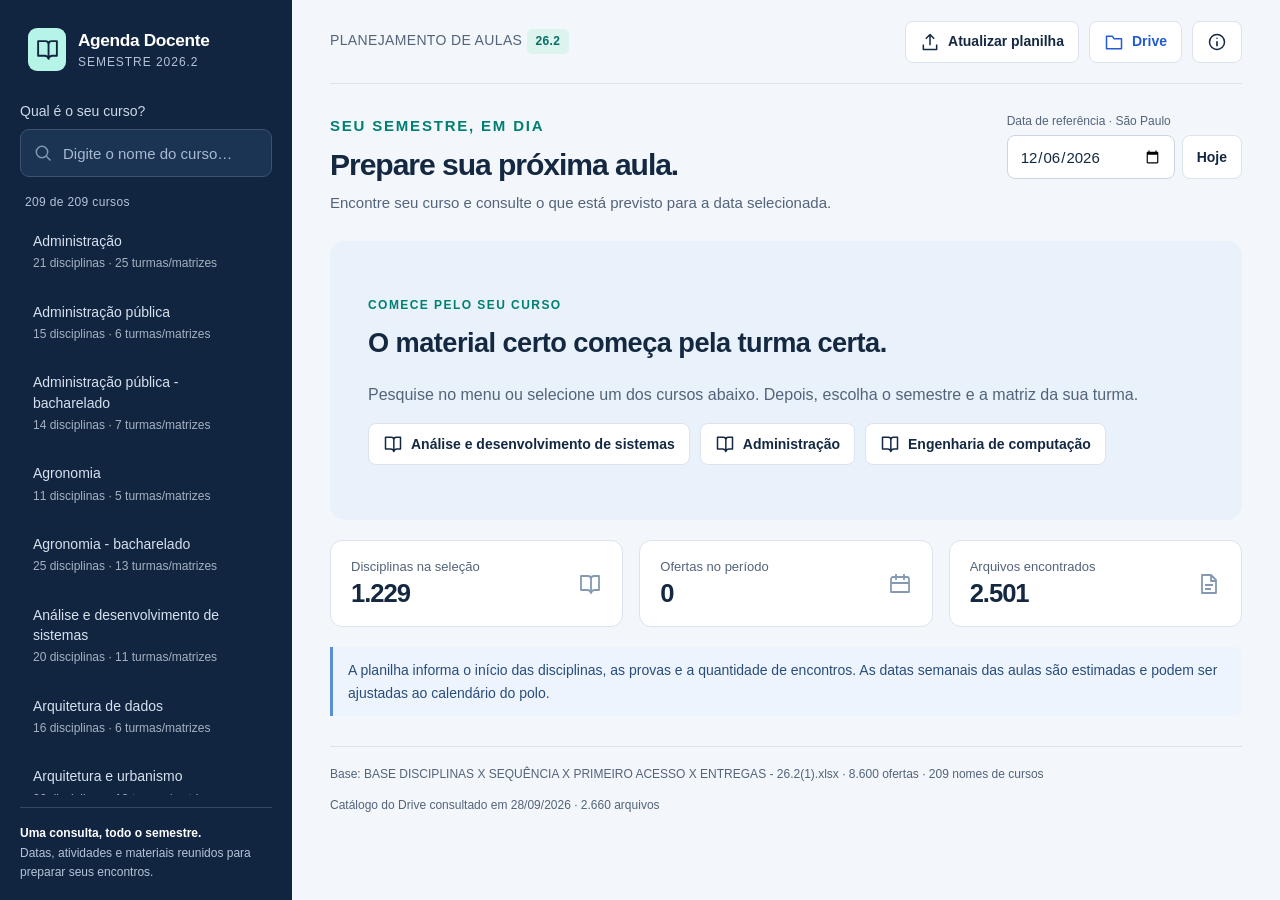
==== index.html @ c142e44e "Add files via upload" ====
<!doctype html>
<html lang="pt-BR">
<head>
<meta charset="UTF-8"><meta name="viewport" content="width=device-width, initial-scale=1">
<title>Agenda Docente · 26.2</title>
<meta name="description" content="Cursos, disciplinas, aulas e materiais do semestre 26.2. Consulta por data baseada na planilha acadêmica.">
<link rel="icon" type="image/svg+xml" href="data:image/svg+xml,%3Csvg xmlns='http://www.w3.org/2000/svg' viewBox='0 0 40 40'%3E%3Crect width='40' height='40' rx='10' fill='%23112540'/%3E%3Cpath d='M10 10h9v22h-9zm11 0h9v22h-9z' fill='%234cd7c3'/%3E%3C/svg%3E">
<style>
:root{--navy:#112540;--navy2:#1a3658;--teal:#007f73;--mint:#b5f4e7;--bg:#f3f6fa;--white:#fff;--ink:#142941;--muted:#53647a;--line:#dce3ed;--blue:#225bd3;--amber:#8b5709;--amberbg:#fff4db;--red:#ab3542;--radius:14px;font-family:Inter,"Segoe UI",Arial,sans-serif;color:var(--ink);background:var(--bg);font-size:16px;font-synthesis:none}
*{box-sizing:border-box}body{margin:0}button,input,select{font:inherit}button,a,input,select,summary{-webkit-tap-highlight-color:transparent}button,select,summary{cursor:pointer}button{color:inherit}button:disabled{cursor:default;opacity:.5}button:focus-visible,a:focus-visible,summary:focus-visible{outline:3px solid #20b4a3;outline-offset:3px}input:focus,select:focus{outline:2px solid #27a99a;outline-offset:1px}a{color:var(--blue);text-decoration:none}a:hover{text-decoration:underline}p{line-height:1.6}h1,h2,h3,h4,p{margin-top:0}h1{font-size:clamp(1.6rem,2.35vw,2.15rem);line-height:1.2;letter-spacing:-.035em}h2{font-size:1.3rem;letter-spacing:-.02em}h3{font-size:1.1rem;line-height:1.4}small,.small{font-size:.875rem}svg{width:20px;height:20px;flex-shrink:0;vertical-align:middle}button svg,a svg{pointer-events:none}.muted{color:var(--muted)}.eyebrow{text-transform:uppercase;letter-spacing:.12em;font-size:.75rem;font-weight:750}.sr-only{position:absolute;width:1px;height:1px;padding:0;margin:-1px;overflow:hidden;clip:rect(0,0,0,0);white-space:nowrap;border:0}[hidden]{display:none!important}
.app{display:grid;grid-template-columns:292px minmax(0,1fr);min-height:100vh}.sidebar{background:var(--navy);color:#fff;height:100vh;position:sticky;top:0;padding:28px 20px 18px;display:flex;flex-direction:column;overflow:hidden}.brand{display:flex;gap:12px;align-items:center;margin:0 8px 32px}.brand-symbol{width:38px;height:43px;background:var(--mint);border-radius:9px;display:grid;place-items:center;color:var(--navy)}.brand-symbol svg{width:25px;height:25px}.brand strong{font-size:1.08rem;display:block;letter-spacing:-.02em}.brand span{display:block;color:#b4c4d8;font-size:.75rem;letter-spacing:.08em;margin-top:4px}.sidebar label{display:block;font-size:.875rem;color:#ced8e6;margin-bottom:10px}.searchbox{position:relative}.searchbox svg{position:absolute;left:13px;top:14px;color:#8298b5}.searchbox input{width:100%;height:48px;padding:10px 15px 10px 42px;border:1px solid #3c5270;border-radius:9px;background:#1b3453;color:white;font-size:.9375rem}.searchbox input::placeholder{color:#a8b9d0}.course-count{font-size:.75rem;color:#b4c4d8;margin:18px 5px 10px;letter-spacing:.03em}.course-list{overflow:auto;flex:1;min-height:150px;scrollbar-width:thin;scrollbar-color:#536d8d transparent}.course{display:block;width:100%;text-align:left;border:0;background:transparent;color:#d7e1ed;border-radius:8px;padding:12px 13px;margin-bottom:5px;font-size:.875rem;line-height:1.45;transition:background .14s}.course:hover{background:#24415f}.course.active{background:var(--mint);color:var(--navy);font-weight:650}.course .meta{font-size:.75rem;display:block;margin-top:4px;opacity:.75;font-weight:400}.sidebar-foot{padding-top:16px;margin-top:12px;border-top:1px solid #344963;font-size:.75rem;color:#b4c4d8;line-height:1.6}.sidebar-foot b{color:white;font-weight:600}.mobile-picker{display:none}
.workspace{min-width:0;padding:0 38px 45px}.topbar{height:84px;display:flex;justify-content:space-between;align-items:center;gap:15px;border-bottom:1px solid var(--line);margin-bottom:30px}.crumb{font-size:.875rem;letter-spacing:.025em;color:var(--muted)}.top-actions{display:flex;gap:10px;flex-wrap:wrap}.btn{border:1px solid var(--line);border-radius:8px;background:var(--white);padding:10px 14px;display:inline-flex;align-items:center;justify-content:center;gap:8px;line-height:1.2;font-size:.875rem;font-weight:600;min-height:40px;text-decoration:none}.btn:hover{background:#edf2f8;text-decoration:none}.btn-primary{background:var(--navy);color:white;border-color:var(--navy)}.btn-primary:hover{background:#244767}.btn-teal{background:var(--teal);color:white;border-color:var(--teal)}.btn-teal:hover{background:#006b60}.btn-plain{border-color:transparent;background:transparent;padding:8px}.heading{display:flex;align-items:flex-start;justify-content:space-between;gap:25px;margin-bottom:26px}.heading .eyebrow{color:var(--teal);margin:0 0 9px}.heading h1{max-width:850px;margin-bottom:8px}.heading p{margin-bottom:0;color:var(--muted);font-size:.9375rem}.date-control{flex-shrink:0;min-width:179px}.date-control label{font-size:.75rem;color:var(--muted);display:block;margin-bottom:7px}.date-line{display:flex;gap:7px}.date-line input{max-width:165px}.input,select,input[type=date],input[type=number]{background:white;border:1px solid #cbd5e3;color:var(--ink);border-radius:8px;min-height:44px;padding:9px 12px;font-size:.9375rem;max-width:100%}.cohort-box{background:white;border:1px solid var(--line);border-radius:var(--radius);padding:20px 22px;display:flex;gap:24px;align-items:center;margin-bottom:20px}.cohort-label{flex:0 0 150px}.cohort-label label{font-weight:650;display:block;margin-bottom:5px}.cohort-label span{font-size:.8125rem;color:var(--muted)}.cohort-select{flex:1;min-width:0}.cohort-select select{width:100%}.cohort-help{font-size:.8125rem;color:var(--muted);line-height:1.5;margin:8px 0 0}.metrics{display:grid;grid-template-columns:repeat(3,1fr);gap:16px;margin:20px 0}.metric{padding:18px 20px;border:1px solid var(--line);background:white;border-radius:12px;display:flex;justify-content:space-between;align-items:center}.metric span{display:block;color:var(--muted);font-size:.8125rem}.metric strong{display:block;font-size:1.6rem;margin-top:5px;letter-spacing:-.04em}.metric svg{width:24px;height:24px;color:#859ab2}.focus-panel{background:var(--navy);color:white;border-radius:16px;padding:25px 27px;margin:21px 0 26px;position:relative;overflow:hidden}.focus-panel .eyebrow{color:#8be1d3}.focus-panel p{color:#d2deee;margin:10px 0 0;font-size:.9375rem;max-width:790px}.focus-panel h2{font-size:1.5rem;margin-bottom:0;color:white;line-height:1.35}.focus-panel .focus-grid{display:grid;grid-template-columns:minmax(0,1fr) auto;gap:20px;align-items:center}.focus-panel .btn{background:var(--mint);border-color:var(--mint);color:var(--navy)}.focus-panel .secondary-focus{display:flex;gap:8px;flex-wrap:wrap;margin-top:15px}.focus-panel .secondary-focus button{color:#e7f6ff;border:1px solid #49617e;background:#213b5b;font-size:.8125rem;border-radius:6px;padding:8px 11px}.tag{display:inline-flex;align-items:center;padding:5px 9px;border-radius:5px;font-size:.75rem;font-weight:650;line-height:1.3;background:#edf2f7;color:#3f5773}.tag.teal{background:#ddf4ee;color:#056f63}.tag.blue{background:#e8efff;color:#2457b9}.tag.amber{background:var(--amberbg);color:var(--amber)}.tag.gray{background:#ecf0f5;color:#556579}.tag.purple{background:#eee9fa;color:#654399}.section-head{display:flex;align-items:center;justify-content:space-between;gap:15px;margin:24px 0 15px}.section-head h2{margin:0}.tabs{display:flex;gap:20px;border-bottom:1px solid var(--line);margin-bottom:18px;overflow:auto}.tab{border:0;background:transparent;font-weight:600;color:var(--muted);padding:13px 0;font-size:.9375rem;border-bottom:3px solid transparent;white-space:nowrap}.tab.active{border-color:var(--teal);color:var(--teal)}.tab-count{background:#e4ebf2;border-radius:5px;padding:3px 6px;font-size:.75rem;margin-left:5px}.toolbar{display:flex;align-items:center;gap:12px;justify-content:space-between;margin:18px 0}.filter-search{position:relative;flex:1;max-width:430px}.filter-search svg{position:absolute;left:12px;top:12px;color:#7689a0}.filter-search input{padding-left:40px;width:100%}.toolbar label{font-size:.8125rem;color:var(--muted)}.table-wrap{overflow-x:auto;border:1px solid var(--line);border-radius:12px;background:white}.data-table{width:100%;border-collapse:collapse;min-width:780px}.data-table th{padding:14px 18px;font-size:.75rem;color:var(--muted);font-weight:600;text-align:left;background:#f8fafc;letter-spacing:.015em;white-space:nowrap;border-bottom:1px solid var(--line)}.data-table td{padding:18px;border-bottom:1px solid #e8edf4;vertical-align:top;font-size:.875rem;line-height:1.5}.data-table tr:last-child td{border-bottom:0}.data-table tr:hover td{background:#f8fbfe}.discipline-btn{border:0;background:transparent;padding:0;text-align:left;font-size:.9375rem;font-weight:650;line-height:1.45;display:block;color:var(--ink)}.discipline-btn:hover{color:var(--teal)}.row-meta{font-size:.75rem;color:var(--muted);margin-top:5px;line-height:1.6}.row-date{white-space:nowrap;font-variant-numeric:tabular-nums}.row-state{margin-top:7px}.offer-cell{max-width:150px}.empty{padding:50px 25px;text-align:center;border:1px dashed #b9c9db;border-radius:12px;color:var(--muted);background:#fbfdff}.empty h3{color:var(--ink)}.footnote{font-size:.8125rem;color:var(--muted);line-height:1.6;margin-top:16px}.no-course{padding:55px 38px;background:#e9f1fa;border-radius:15px}.no-course h2{font-size:1.7rem}.no-course .quick-courses{display:flex;gap:10px;flex-wrap:wrap}.load-more{margin:20px auto;display:flex}.material-grid{display:grid;grid-template-columns:repeat(2,minmax(0,1fr));gap:16px}.material-card{background:#fff;border:1px solid var(--line);border-radius:12px;padding:18px;min-width:0}.material-card h3{margin:9px 0 7px;font-size:1rem;word-break:break-word}.material-card p{font-size:.875rem;color:var(--muted);margin:8px 0 13px}.material-card .file-name{font-size:.75rem;color:#5b6c81;word-break:break-all}.material-card .btn{margin-top:4px}.notice{border-left:3px solid #e3a239;background:#fff6e6;border-radius:0 8px 8px 0;padding:12px 15px;color:#76500e;font-size:.875rem;line-height:1.6}.notice.neutral{border-color:#5790d5;background:#edf4fe;color:#294d7b}.notice.success{border-color:#299e89;background:#eaf8f3;color:#176c5c}.statusbar{margin-top:30px;padding-top:18px;border-top:1px solid var(--line);display:flex;gap:12px;justify-content:space-between;flex-wrap:wrap;color:var(--muted);font-size:.75rem;line-height:1.6}
dialog{border:0;padding:0;border-radius:18px;width:min(1040px,calc(100vw - 32px));max-height:92vh;color:var(--ink);box-shadow:0 30px 90px #071d4055}dialog::backdrop{background:#07172999;backdrop-filter:blur(3px)}.dialog-header{position:sticky;top:0;background:white;z-index:2;border-bottom:1px solid var(--line);padding:22px 28px;display:flex;gap:20px;align-items:flex-start;justify-content:space-between}.dialog-header h2{margin:8px 0 5px;font-size:1.5rem;line-height:1.35}.dialog-header .tag{margin-right:5px}.close{border:1px solid var(--line);background:#f6f8fb;border-radius:50%;width:38px;height:38px;flex-shrink:0;display:grid;place-items:center}.dialog-body{padding:25px 28px 35px}.detail-facts{display:grid;grid-template-columns:repeat(3,minmax(0,1fr));gap:14px;margin:20px 0}.fact{background:var(--bg);padding:15px;border-radius:9px}.fact dt{font-size:.75rem;color:var(--muted);margin-bottom:8px}.fact dd{font-size:.9375rem;font-weight:600;margin:0;line-height:1.5}.plain-dl{display:grid;grid-template-columns:1fr 1fr;gap:0 25px}.plain-dl div{padding:12px 0;border-bottom:1px solid var(--line)}.plain-dl dt{font-size:.8125rem;color:var(--muted)}.plain-dl dd{font-size:.875rem;margin:4px 0 0;line-height:1.5}.planner{background:#eff7f5;border:1px solid #cde5de;border-radius:12px;padding:18px 20px;margin:22px 0}.planner h3{margin:0 0 7px}.planner p{font-size:.875rem;color:#41665d;margin-bottom:15px}.planner-controls{display:flex;align-items:end;gap:12px;flex-wrap:wrap}.planner-controls label{display:block;font-size:.8125rem;margin-bottom:6px}.planner-controls input[type=number]{width:100px}.lesson{border:1px solid var(--line);border-radius:11px;overflow:hidden;margin-bottom:12px;background:#fff}.lesson.current{border:2px solid var(--teal)}.lesson summary{list-style:none;padding:17px 19px;display:flex;gap:14px;align-items:center}.lesson summary::-webkit-details-marker{display:none}.lesson-number{width:39px;min-height:39px;display:grid;place-items:center;background:#eaf0f8;color:#3b5574;font-size:.8125rem;font-weight:700;border-radius:9px;flex-shrink:0}.current .lesson-number{background:var(--teal);color:white}.lesson-info{flex:1;min-width:0}.lesson-info strong{display:block;font-size:.9375rem;line-height:1.45}.lesson-info small{display:block;color:var(--muted);margin-top:4px;line-height:1.5}.chevron{font-size:1.25rem;color:var(--muted)}details[open] .chevron{transform:rotate(180deg)}.lesson-body{padding:0 20px 20px 72px;font-size:.9375rem}.lesson-body h4{font-size:.875rem;margin:15px 0 6px}.lesson-body p{margin-bottom:8px}.source-excerpt{border-left:2px solid #bdcbdc;padding-left:12px;font-size:.875rem;line-height:1.6;color:var(--muted);margin:10px 0}.lesson-links{display:flex;gap:8px;flex-wrap:wrap;margin-top:15px}.source-details{margin-top:24px}.source-details>summary{font-size:.875rem;font-weight:600;padding:10px 0}.modal-actions{display:flex;gap:10px;flex-wrap:wrap;margin-top:20px}.toast{position:fixed;bottom:25px;left:50%;transform:translateX(-50%);max-width:calc(100vw - 40px);background:#123e35;color:white;border-radius:10px;padding:13px 20px;z-index:10;font-size:.875rem;box-shadow:0 8px 30px #102c4030}.file-input{display:none}.help-content p,.help-content li{line-height:1.65;font-size:.9375rem}.help-content h3{margin-top:24px}.help-content code{background:#eaf0f6;padding:2px 5px;border-radius:4px}.help-content ul{padding-left:22px}.mobile-courses{display:none}.body-lock{overflow:hidden}
.topbar{height:auto;min-height:84px;padding-top:16px;padding-bottom:16px;flex-wrap:wrap}.date-line{flex-wrap:wrap;max-width:100%}.date-line input{width:10.5rem;max-width:100%;min-width:0}.metric{min-width:0}.metric span{overflow-wrap:anywhere}
@media(min-width:1600px){.workspace{padding-left:50px;padding-right:50px}.data-table td{padding:21px 20px}}
@media(max-width:1180px){.app{grid-template-columns:255px minmax(0,1fr)}.workspace{padding:0 24px 35px}.sidebar{padding-left:15px;padding-right:15px}.heading{flex-direction:column;gap:18px}.date-control{display:flex;align-items:center;gap:10px}.date-control label{margin:0}.top-actions .optional-label{display:none}.cohort-box{display:block}.cohort-label{margin-bottom:10px}.cohort-label span{display:none}.metric{padding:15px}.metric svg{display:none}.material-grid{grid-template-columns:1fr}}
@media(max-width:760px){.app{display:block}.sidebar{height:auto;position:static;display:block;padding:20px}.brand{margin:0 0 20px}.sidebar .course-list{max-height:210px;display:none}.sidebar.expanded .course-list{display:block;margin-top:12px}.sidebar-foot{display:none}.course-count{display:none}.workspace{padding:0 16px 30px}.topbar{height:auto;min-height:70px;margin-bottom:24px;gap:8px}.crumb{font-size:.75rem}.top-actions{gap:4px}.top-actions .btn{padding:9px}.top-actions .btn .label{display:none}.heading{margin-bottom:20px}.heading h1{font-size:1.6rem}.heading .eyebrow{font-size:.75rem}.metrics{gap:8px}.metric{padding:13px 10px}.metric span{font-size:.75rem}.metric strong{font-size:1.3rem}.focus-panel{padding:21px}.focus-panel .focus-grid{grid-template-columns:1fr}.focus-panel h2{font-size:1.25rem}.focus-panel .btn{justify-self:start}.cohort-box{padding:16px}.cohort-select select{font-size:.875rem}.toolbar{flex-wrap:wrap}.filter-search{max-width:none;min-width:100%}.tabs{gap:17px}.tab{font-size:.875rem}.section-head h2{font-size:1.2rem}.detail-facts{grid-template-columns:1fr}.plain-dl{grid-template-columns:1fr}.dialog-header{padding:18px}.dialog-header h2{font-size:1.25rem}.dialog-body{padding:18px}.lesson summary{padding:14px 12px;gap:10px}.lesson-body{padding:0 14px 16px}.planner{padding:16px}.material-grid{grid-template-columns:1fr}.date-control{flex-wrap:wrap}.statusbar{display:block}.statusbar span{display:block;margin-bottom:7px}.no-course{padding:28px 22px}.mobile-picker{display:block;margin-top:9px;background:transparent;border:0;color:#cae2fb;font-size:.8125rem;padding:5px 0}.mobile-courses{display:block}.no-course .quick-courses .btn{width:100%;justify-content:start;text-align:left}}
@media(prefers-reduced-motion:reduce){*{scroll-behavior:auto!important;transition:none!important}}
@media(max-width:760px){.metrics{grid-template-columns:repeat(auto-fit,minmax(min(100%,7rem),1fr))}}
@media print{.sidebar,.topbar,.toolbar,.tabs,.statusbar,.date-control,.btn,.planner-controls,.close{display:none!important}.app{display:block}.workspace{padding:0}.data-table{min-width:0;font-size:11px}.table-wrap{overflow:visible}dialog[open]{position:static;max-height:none;width:100%;box-shadow:none}body:has(dialog[open])>.app{display:none}dialog::backdrop{background:white}.dialog-header{position:static}.lesson{break-inside:avoid}.lesson-body{display:block}.focus-panel{background:#eee;color:black}.focus-panel h2,.focus-panel p{color:black}}
</style>
</head>
<body>
<svg class="sr-only" aria-hidden="true"><defs>
<symbol id="i-book" viewBox="0 0 24 24"><path d="M3 4h7a3 3 0 0 1 3 3v14a4 4 0 0 0-4-3H3V4Zm10 3a3 3 0 0 1 3-3h5v14h-4a4 4 0 0 0-4 3" fill="none" stroke="currentColor" stroke-width="1.8" stroke-linejoin="round"/></symbol>
<symbol id="i-search" viewBox="0 0 24 24"><circle cx="10.8" cy="10.8" r="6.8" fill="none" stroke="currentColor" stroke-width="1.8"/><path d="m16 16 5 5" stroke="currentColor" stroke-width="1.8"/></symbol>
<symbol id="i-calendar" viewBox="0 0 24 24"><path d="M5 5h14a2 2 0 0 1 2 2v13H3V7a2 2 0 0 1 2-2Zm-2 6h18M8 2v6m8-6v6" fill="none" stroke="currentColor" stroke-width="1.8" stroke-linejoin="round"/></symbol>
<symbol id="i-file" viewBox="0 0 24 24"><path d="M5 3h9l5 5v13H5Zm9 0v6h5M8 13h8m-8 4h6" fill="none" stroke="currentColor" stroke-width="1.8" stroke-linejoin="round"/></symbol>
<symbol id="i-upload" viewBox="0 0 24 24"><path d="M12 16V3m-5 5 5-5 5 5M4 15v6h16v-6" fill="none" stroke="currentColor" stroke-width="1.8" stroke-linejoin="round"/></symbol>
<symbol id="i-folder" viewBox="0 0 24 24"><path d="M3 5h7l2 3h9v12H3Z" fill="none" stroke="currentColor" stroke-width="1.8" stroke-linejoin="round"/></symbol>
<symbol id="i-info" viewBox="0 0 24 24"><circle cx="12" cy="12" r="9" stroke="currentColor" stroke-width="1.8" fill="none"/><path d="M12 11v6m0-10v1" stroke="currentColor" stroke-width="2"/></symbol>
<symbol id="i-x" viewBox="0 0 24 24"><path d="m6 6 12 12M6 18 18 6" stroke="currentColor" stroke-width="1.8"/></symbol>
</defs></svg>
<div class="app">
<aside class="sidebar" id="sidebar">
 <div class="brand"><div class="brand-symbol"><svg><use href="#i-book"/></svg></div><div><strong>Agenda Docente</strong><span>SEMESTRE 2026.2</span></div></div>
 <label for="courseSearch">Qual é o seu curso?</label><div class="searchbox"><svg aria-hidden="true"><use href="#i-search"/></svg><input id="courseSearch" type="search" autocomplete="off" placeholder="Digite o nome do curso…" aria-controls="courseList"></div>
 <button class="mobile-picker" id="toggleCourses" aria-expanded="false" aria-controls="courseList">Selecionar na lista de cursos</button>
 <div class="course-count" id="courseCount" aria-live="polite"></div><div class="course-list" id="courseList" aria-label="Cursos encontrados"></div>
 <div class="sidebar-foot"><b>Uma consulta, todo o semestre.</b><br>Datas, atividades e materiais reunidos para preparar seus encontros.</div>
</aside>
<main class="workspace">
 <header class="topbar"><span class="crumb">PLANEJAMENTO DE AULAS <span class="tag teal">26.2</span></span><div class="top-actions">
 <button class="btn" id="importBtn" title="Carregar uma nova planilha"><svg><use href="#i-upload"/></svg><span class="label">Atualizar <span class="optional-label">planilha</span></span></button>
 <a class="btn" href="https://drive.google.com/drive/folders/1AH2zxAArjv6F5JjvbEAruZTq2RpR-vbb" target="_blank" rel="noopener noreferrer" title="Abrir pasta de materiais"><svg><use href="#i-folder"/></svg><span class="label">Drive</span></a>
 <button class="btn" id="helpBtn" title="Como usar e fontes" aria-label="Como usar e fontes"><svg><use href="#i-info"/></svg></button></div></header>
 <div class="heading"><div><p class="eyebrow">Seu semestre, em dia</p><h1 id="courseTitle">Prepare sua próxima aula.</h1><p id="courseSubtitle">Selecione o curso para consultar a programação.</p></div><div class="date-control"><label for="referenceDate">Data de referência · São Paulo</label><div class="date-line"><input type="date" id="referenceDate" aria-label="Data de referência"><button class="btn" id="todayBtn">Hoje</button></div></div></div>
 <div id="mainContent"></div>
 <footer class="statusbar"><span id="sourceFooter"></span><span id="driveFooter"></span></footer>
</main>
</div>
<input class="file-input" id="xlsxInput" type="file" accept=".xlsx,application/vnd.openxmlformats-officedocument.spreadsheetml.sheet">
<dialog id="detailDialog" aria-labelledby="detailTitle"><div id="detailContent"></div></dialog>
<dialog id="helpDialog" aria-labelledby="helpTitle"><div class="dialog-header"><h2 id="helpTitle">Como usar a Agenda Docente</h2><button class="close" data-close="helpDialog" aria-label="Fechar ajuda"><svg><use href="#i-x"/></svg></button></div><div class="dialog-body help-content" id="helpContent"></div></dialog>
<div class="toast" id="toast" role="status" hidden></div>
<noscript><p>Ative o JavaScript para consultar os cursos e os materiais.</p></noscript>
<script id="database" type="application/json">{"s":["PTC SEMESTRAL 26.2","COLABORAR 26.2"],"c":["Código","Curso","Disciplina","Nível escolar","Grau","Modalidade","Tipo de Oferta","Tipo de Entrada","Tipo da Matriz","Semestre","Ordem","Cenário da matriz","Data de Início da Disciplina","Data da Prova - 1ª Chamada - Início","Data da Prova - 1ª Chamada - Fim","Legenda","Atividades","Quantidade de Síncrona Mediada","Quantidade de Encontro presencial teórico","Quantidade de Encontro presencial prático","Laboratório do Encontro Presencial Prático"],"d":["EAD4650","ADMINISTRAÇÃO","PESQUISA E INTELIGÊNCIA DE MARKETING","Graduação","Bacharelado","EAD","100% Online","Semestral","Sequencial","5","1","2024/2 GRAD","2026-08-03","2026-08-29","2026-09-05","Não possui","-","EAD4651","MERCADO DE CAPITAIS","2","2026-08-31","2026-09-26","2026-10-03","EAD4652","DESIGN THINKING E INOVAÇÃO DOS MODELOS DE NEGÓCIOS","3","2026-09-28","2026-10-24","2026-10-31","EAD4653","GESTÃO DE OPERAÇÕES E SERVIÇOS","4","2026-10-26","2026-11-21","2026-11-28","EAD4654","COACHING E MENTORING","PARALELA","2026-11-14","EAD4686","ADMINISTRAÇÃO PÚBLICA","DIREITO ADMINISTRATIVO - ADMINISTRAÇÃO PÚBLICA","EAD4687","LOGÍSTICA E GESTÃO DA QUALIDADE","EAD4688","ORÇAMENTO PÚBLICO","EAD4689","CONTABILIDADE PÚBLICA","EAD4690","LEGISLAÇÃO APLICADA AO TERCEIRO SETOR","EAD4948","ANÁLISE E DESENVOLVIMENTO DE SISTEMAS","PROJETO DE SOFTWARE","Tecnólogo","Entrega de Trabalho","EAD4910","ARQUITETURA E ORGANIZAÇÃO DE COMPUTADORES","EAD4939","SEGURANÇA E AUDITORIA DE SISTEMAS","EAD4946","INTERFACE E USABILIDADE","EAD4911","REDES DE COMPUTADORES","EAD6859","PROJETO INTEGRADO SÍNTESE - ADS","PARALELA (EST/TCC/EXT/PI/PP)","EAD4916","ARQUITETURA DE DADOS","LÓGICA E MATEMÁTICA COMPUTACIONAL","EAD5887","ALGORITMOS E PROGRAMAÇÃO ESTRUTURADA","EAD5886","LINGUAGEM DE PROGRAMAÇÃO","EAD5898","PROGRAMAÇÃO ORIENTADA A OBJETOS PARA DADOS","EAD4628","SOCIEDADE BRASILEIRA E CIDADANIA","EAD6881","PROJETO INTEGRADO SÍNTESE - DADOS","EAD4811","ARTES VISUAIS","PINTURA","Licenciatura","EAD4830","MODELAGEM DIGITAL","EAD4831","MULTIMÍDIA","EAD4857","ARTE E CULTURA POPULAR","EAD4808","ARTE CONTEMPORÂNEA","EAD4832","POÉTICAS, TECNOLOGIAS E MULTIMÍDIA","EAD4833","SEMIÓTICA","EAD4858","ARTE E ILUSTRAÇÃO","EAD5986","HISTÓRIA E ACEPÇÕES DO DESIGN","EAD4859","PRÁTICAS PEDAGÓGICAS EM ARTES: ENSINO FUNDAMENTAL","EAD4834","ARTES AUDIOVISUAIS","EAD4860","ESTÁGIO CURRICULAR OBRIGATÓRIO II - ARTES VISUAIS","EAD4835","TRABALHO DE CONCLUSÃO DE CURSO - ARTES VISUAIS - BACHARELADO","EAD4909","CIBERSEGURANÇA","SISTEMAS OPERACIONAIS","EAD4656","GOVERNANÇA CORPORATIVA","EAD4839","LIBRAS - LÍNGUA BRASILEIRA DE SINAIS","EAD4657","GESTÃO DE PROJETOS","EAD4627","SISTEMAS DE INFORMAÇÃO GERENCIAL","EAD5875","DIREITO CIBERNÉTICO","EAD6879","PROJETO INTEGRADO SÍNTESE - CIBERSEGURANÇA","EAD4941","CIÊNCIA DA COMPUTAÇÃO","DESENVOLVIMENTO COM LOW CODE","EAD4942","DESENVOLVIMENTO DE CHATBOT","EAD4943","DESENVOLVIMENTO DE SOLUÇÕES REMOTAS","EAD5274","SISTEMAS DIGITAIS E MICROPROCESSADORES","EAD4945","LINGUAGENS FORMAIS E AUTÔMATOS","EAD6479","INTELIGÊNCIA ARTIFICIAL","EAD4947","PROJETO DE EXTENSÃO III - CIÊNCIA DA COMPUTAÇÃO","CIÊNCIA DE DADOS","EAD4970","CIÊNCIA POLÍTICA","CLASSES E MOVIMENTOS SOCIAIS","EAD4666","DIREITOS HUMANOS E CIDADANIA","EAD4971","GEOGRAFIA POLÍTICA","EAD4698","RELAÇÕES ECONÔMICAS INTERNACIONAIS","EAD5569","COMUNICAÇÃO INTEGRADA ORGANIZACIONAL","EAD4679","COMPORTAMENTO ORGANIZACIONAL","EAD5018","CIÊNCIAS CONTÁBEIS","CONTABILIDADE DE SOCIEDADES DE CAPITAL ABERTO","EAD5019","PRÁTICAS CONTÁBEIS APLICADAS","EAD4644","CAPITAL DE GIRO E ANÁLISE FINANCEIRA","EAD4645","ANÁLISE DE INVESTIMENTOS E FONTES DE FINANCIAMENTO","EAD5020","CONTABILIDADE DO AGRONEGÓCIO","EAD5040","CIÊNCIAS ECONÔMICAS","TEORIA MICROECONÔMICA - MERCADOS, CONSUMIDOR E FIRMA","EAD5041","ECONOMETRIA","EAD5042","ECONOMIA MONETÁRIA","EAD5043","PROJETOS EMPRESARIAIS","COMPUTAÇÃO EM NUVEM","EAD5924","SEGURANÇA EM ENGENHARIA DE SOFTWARE","EAD4663","RESPONSABILIDADE SOCIAL E AMBIENTAL","EAD4932","PRIVACIDADE E PROTEÇÃO DE DADOS","EAD6880","PROJETO INTEGRADO SÍNTESE - COMPUTAÇÃO EM NUVEM","EAD5070","CRIMINOLOGIA","TEORIA GERAL DO PROCESSO PENAL","EAD5071","CRIMINOLOGIA CONTEMPORÂNEA","EAD5072","ORGANIZAÇÕES CRIMINOSAS E CRIMINALIDADE","EAD5073","ANÁLISE CRIMINAL E TECNOLOGIA FORENSE","EAD5074","PROJETO DE EXTENSÃO III - CRIMINOLOGIA","EAD5075","TRABALHO DE CONCLUSÃO DE CURSO - CRIMINOLOGIA","EAD5091","EDUCAÇÃO ESPECIAL","TRANSTORNOS DO NEURODESENVOLVIMENTO","EAD5092","ESTRATÉGIAS PEDAGÓGICAS: DIAGNÓSTICO, PLANEJAMENTO E AVALIAÇÃO ESCOLAR","EAD5093","AEE II: ENSINO MÉDIO E EDUCAÇÃO DE JOVENS E ADULTOS","EAD5094","MATEMÁTICA NA PERSPECTIVA DA EDUCAÇÃO INCLUSIVA","EAD4855","PRÁTICAS PEDAGÓGICAS: BNCC E A ARTE DE EDUCAR","EAD6836","ESTÁGIO CURRICULAR OBRIGATÓRIO II - EDUCAÇÃO ESPECIAL","EAD6629","ENGENHARIA AMBIENTAL","LEGISLAÇÃO E DIREITO AMBIENTAL","EAD6096","GESTÃO DE RESÍDUOS SÓLIDOS","EAD6102","SENSORIAMENTO E GEOPROCESSAMENTO APLICADOS AO MEIO","EAD6630","GEOLOGIA E MECÂNICA DOS SOLOS","EAD6086","EDUCAÇÃO AMBIENTAL","ENGENHARIA AMBIENTAL E SANITÁRIA","EAD5218","ENGENHARIA CIVIL","ESTRUTURAS HIPERESTÁTICAS","EAD5219","MATERIAIS DE CONSTRUÇÃO CIVIL II","EAD6632","HIDRÁULICA E HIDROMETRIA","EAD5222","ACESSIBILIDADE NA CONSTRUÇÃO CIVIL","EAD4761","CONSTRUÇÕES SUSTENTÁVEIS","ENGENHARIA DE COMPUTAÇÃO","EAD4925","PROGRAMAÇÃO EM BANCO DE DADOS","EAD5890","LINGUAGEM ORIENTADA A OBJETOS","EAD4917","ALGORITMOS E ESTRUTURA DE DADOS","EAD4624","EMPREENDEDORISMO E INOVAÇÃO","EAD5275","ENGENHARIA DE CONTROLE E AUTOMAÇÃO","ELETROMAGNETISMO","EAD6678","CIRCUITOS ELÉTRICOS AVANÇADOS","EAD6679","ELETRÔNICA ANALÓGICA AVANÇADA","EAD5278","MATERIAIS E INSTRUMENTAÇÃO ELETROELETRÔNICA","ENGENHARIA DE PRODUÇÃO","EAD5252","DESENVOLVIMENTO DE PRODUTO","EAD5253","GESTÃO DA PRODUÇÃO E MANUTENÇÃO","EAD5254","MÉTODOS ESTOCÁSTICOS","EAD5255","SISTEMAS INTEGRADOS DE MANUFATURA","EAD5915","ENGENHARIA DE SOFTWARE","BANCOS DE DADOS NÃO RELACIONAIS","EAD5892","FRAMEWORKS PARA DESENVOLVIMENTO DE SOFTWARE","EAD6570","IMPLEMENTAÇÃO DE PROJETO WEB","EAD6007","INFRAESTRUTURA ÁGIL","ENGENHARIA ELÉTRICA","EAD5302","ENGENHARIA MECÂNICA","FUNDIÇÃO E PROCESSOS SIDERÚRGICOS","EAD5303","ELEMENTOS DE MÁQUINAS","EAD5304","TERMODINÂMICA","EAD6713","FUNDAMENTOS DE ELETROTÉCNICA","EAD5306","FONTES ALTERNATIVAS DE ENERGIA","EAD4960","FILOSOFIA","ÉTICA E FILOSOFIA POLÍTICA","EAD5374","HISTÓRIA DA FILOSOFIA MEDIEVAL","EAD4864","PRÁTICAS PEDAGÓGICAS EM CIÊNCIAS HUMANAS E SOCIAIS APLICADAS: ITINERÁRIOS FORMATIVOS","EAD5375","PROJETO DE EXTENSÃO I - FILOSOFIA","EAD5376","ESTÁGIO CURRICULAR OBRIGATÓRIO II - FILOSOFIA","EAD5496","GEOGRAFIA","GEOGRAFIA ECONÔMICA","EAD5497","REGIONALIZAÇÃO DO ESPAÇO MUNDIAL","EAD5498","HIDROGEOGRAFIA","EAD6832","ESTÁGIO CURRICULAR OBRIGATÓRIO II - GEOGRAFIA","EAD6123","GESTÃO DA PRODUÇÃO INDUSTRIAL","LAYOUT, FLUXO E PLANEJAMENTO DA PRODUÇÃO","EAD5257","PLANEJAMENTO, PROGRAMAÇÃO E CONTROLE DE PRODUÇÃO","EAD5264","AUTOMAÇÃO DE PROCESSOS INDUSTRIAIS","EAD6125","PROCESSOS DE FABRICAÇÃO","EAD5243","ESG - AMBIENTAL, SOCIAL E GOVERNANÇA NA ENGENHARIA","EAD5753","MARKETING DE PRODUTOS E SERVIÇOS","EAD5262","GESTÃO DE RECURSOS NATURAIS E ENERGÉTICOS","EAD6849","PROJETO INTEGRADO INTERDISCIPLINAR - GESTÃO DA PRODUÇÃO INDUSTRIAL","GESTÃO DA TECNOLOGIA DA INFORMAÇÃO","EAD5755","MARKETING DIGITAL","EAD6882","PROJETO INTEGRADO SÍNTESE - TECNOLOGIA DA INFORMAÇÃO","EAD6177","GESTÃO DO AGRONEGÓCIO","MÁQUINAS E MECANIZAÇÃO AGRÍCOLA","EAD6178","GESTÃO DE MARKETING","EAD4701","ECONOMIA E ADMINISTRAÇÃO RURAL","EAD4658","PROCESSOS LOGÍSTICOS","EAD6179","PROJETO DE EXTENSÃO III - GESTÃO DO AGRONEGÓCIO","EAD4876","GESTÃO HOSPITALAR","SAÚDE PÚBLICA","EAD4625","PLANEJAMENTO ESTRATÉGICO","EAD6198","AUDITORIA E GESTÃO DA QUALIDADE EM SERVIÇOS DE SAÚDE","EAD4643","COMPORTAMENTO ORGANIZACIONAL E NEGOCIAÇÃO","EAD5673","AVALIAÇÃO, CONTROLE E REGULAÇÃO NO SUS","EAD4691","AUDITORIA E CONTROLE NO SETOR PÚBLICO","EAD6199","PROJETO DE EXTENSÃO III - GESTÃO HOSPITALAR","EAD5522","HISTÓRIA","HISTÓRIA CONTEMPORÂNEA: DO SÉCULO XVIII AO XIX","EAD5523","HISTÓRIA DO BRASIL REPÚBLICA I","EAD5524","PROJETO DE EXTENSÃO I - HISTÓRIA","EAD5525","ESTÁGIO CURRICULAR OBRIGATÓRIO II - HISTÓRIA","INTELIGÊNCIA DE MERCADO E ANÁLISE DE DADOS","JOGOS DIGITAIS","EAD4918","DESENVOLVIMENTO EM JAVASCRIPT","EAD6863","PROJETO INTEGRADO SÍNTESE - JOGOS DIGITAIS","EAD5557","JORNALISMO","RÁDIO E RADIOJORNALISMO","EAD5558","PLANEJAMENTO GRÁFICO","EAD4626","GESTÃO DE INDICADORES","EAD5559","TELEJORNALISMO","EAD5560","GÊNEROS JORNALÍSTICOS E TÉCNICAS DE ENTREVISTA","EAD5582","LETRAS - PORTUGUÊS","PRODUÇÃO DE TEXTOS APLICADA AO ENSINO","EAD5583","SOCIOLINGUÍSTICA","EAD5584","LITERATURA BRASILEIRA E PORTUGUESA II","EAD5585","SEMÂNTICA","EAD6744","COMUNICAÇÃO E EDUCAÇÃO CORPORATIVA","EAD5586","PRODUÇÃO E ANÁLISE DE MATERIAL DIDÁTICO","EAD5587","PRÁTICAS PEDAGÓGICAS EM LÍNGUA PORTUGUESA: ANOS FINAIS DO ENSINO FUNDAMENTAL","EAD6834","ESTÁGIO CURRICULAR OBRIGATÓRIO II - LETRAS PORTUGUÊS","LETRAS - PORTUGUÊS E ESPANHOL","EAD5603","METODOLOGIAS DO ENSINO DE LÍNGUAS ESTRANGEIRAS","EAD5604","MORFOSSINTAXE DA LÍNGUA ESPANHOLA","EAD6835","ESTÁGIO CURRICULAR OBRIGATÓRIO II - LETRAS PORTUGUÊS E ESPANHOL","LETRAS - PORTUGUÊS E INGLÊS","EAD5617","MORFOSSINTAXE DA LÍNGUA INGLESA","EAD5618","ESTÁGIO CURRICULAR OBRIGATÓRIO II - LETRAS PORTUGUÊS E INGLÊS","EAD5640","MATEMÁTICA","ESTRUTURAS ALGÉBRICAS","EAD5641","GEOMETRIA ESPACIAL","EAD5206","CÁLCULO DIFERENCIAL E INTEGRAL II","EAD5642","FUNDAMENTOS DE FÍSICA","EAD5643","PRÁTICAS PEDAGÓGICAS EM MATEMÁTICA: ANOS FINAIS DO ENSINO FUNDAMENTAL","EAD5644","ESTÁGIO CURRICULAR OBRIGATÓRIO II - MATEMÁTICA","EAD5694","PEDAGOGIA","ENSINO E APRENDIZAGEM DA GEOGRAFIA E HISTÓRIA","EAD5695","ENSINO E APRENDIZAGEM DA LÍNGUA PORTUGUESA","EAD5696","ENSINO E APRENDIZAGEM DA MATEMÁTICA","EAD5697","ENSINO E APRENDIZAGEM DAS CIÊNCIAS NATURAIS","EAD5698","PRÁTICAS PEDAGÓGICAS NA EDUCAÇÃO INFANTIL","EAD5699","ESTÁGIO SUPERVISIONADO DE INTERVENÇÃO NA EDUCAÇÃO INFANTIL","EAD5729","PSICOPEDAGOGIA","LUDICIDADE E EDUCAÇÃO","EAD5730","ASPECTOS BIOPSICOSSOCIAIS DO ENVELHECIMENTO","EAD5103","MUNDO DO TRABALHO, PARCERIAS E REDES DE APOIO NA INCLUSÃO ESCOLAR","EAD5102","TECNOLOGIAS ASSISTIVAS","EAD5731","PSICOFARMACOLOGIA","EAD5732","PROJETO DE EXTENSÃO III - PSICOPEDAGOGIA","EAD5733","ESTÁGIO II: INTERVENÇÕES PSICOPEDAGÓGICAS","EAD5742","PUBLICIDADE E PROPAGANDA","REDAÇÃO PUBLICITÁRIA GERAL","EAD5551","GESTÃO E PLANEJAMENTO DE MÍDIA","EAD5743","CRIAÇÃO PUBLICITÁRIA PARA TV E CINEMA","EAD5545","IDIOMAS INSTRUMENTAIS AVANÇADOS PARA COMUNICAÇÃO","EAD5744","BRANDED CONTENT","EAD5566","PUBLICIDADE E PROPAGANDA - MARKETING","GESTÃO DE PROJETOS E EVENTOS","EAD5740","PSICOLOGIA DA COMUNICAÇÃO","EAD5310","GESTÃO DE RELACIONAMENTO COM O CLIENTE","EAD6232","SEO E REDAÇÃO PARA WEB","EAD5779","QUÍMICA","ANÁLISE INSTRUMENTAL","EAD5780","MINERALOGIA E CRISTALOGRAFIA","EAD5781","OPERAÇÕES UNITÁRIAS","EAD4923","MÉTODOS MATEMÁTICOS","EAD6724","GESTÃO DA PRODUÇÃO","EAD5782","TRABALHO DE CONCLUSÃO DE CURSO - QUÍMICA","EAD6553","RADIOLOGIA","RADIOLOGIA INDUSTRIAL","EAD6554","RADIOLOGIA VETERINÁRIA","EAD6555","RADIOTERAPIA","EAD6556","MEDICINA NUCLEAR","EAD6557","ESTÁGIO CURRICULAR EM RADIOLOGIA III","EAD6558","PROJETO DE EXTENSÃO II - RADIOLOGIA","EAD4914","ALGORITMOS E TÉCNICAS DE PROGRAMAÇÃO","EAD5935","CRIPTOGRAFIA","EAD6864","PROJETO INTEGRADO SÍNTESE - REDES DE COMPUTADORES","EAD5797","RELAÇÕES INTERNACIONAIS","DIREITOS HUMANOS E ORGANISMOS INTERNACIONAIS","EAD5798","FINANÇAS INTERNACIONAIS","EAD5799","LÍNGUA INGLESA II","EAD5800","SEGURANÇA INTERNACIONAL","EAD5045","ECONOMIA AMBIENTAL","SEGURANÇA DA INFORMAÇÃO","EAD4915","MODELAGEM DE DADOS","EAD6865","PROJETO INTEGRADO SÍNTESE - SEGURANÇA DA INFORMAÇÃO","SERVIÇO SOCIAL","EAD4682","GESTÃO SOCIAL E ANÁLISE DE POLÍTICAS SOCIAIS","EAD5829","SERVIÇO SOCIAL NA ÁREA DA SAÚDE, PREVIDÊNCIA SOCIAL E ASSISTÊNCIA SOCIAL","EAD5830","TRABALHO E SOCIABILIDADE","EAD5831","SOCIOLOGIA","EAD5832","ESTÁGIO SUPERVISIONADO II - SERVIÇO SOCIAL","EAD4927","SISTEMAS DE INFORMAÇÃO","EAD4935","PROGRAMAÇÃO ORIENTADA A OBJETOS II","EAD5847","DESENVOLVIMENTO DE SISTEMAS DE INFORMAÇÃO","EAD5848","GERENCIAMENTO E QUALIDADE DE SOFTWARE","EAD5849","PROJETO DE EXTENSÃO III - SISTEMAS DE INFORMAÇÃO","SISTEMAS PARA INTERNET","EAD6866","PROJETO INTEGRADO SÍNTESE - SISTEMAS PARA INTERNET","EAD4966","SOCIOLOGIA DA CULTURA","EAD5863","ANTROPOLOGIA CONTEMPORÂNEA","EAD5864","SOCIOLOGIA CONTEMPORÂNEA","EAD5865","PROJETO DE EXTENSÃO I - SOCIOLOGIA","EAD5866","ESTÁGIO CURRICULAR OBRIGATÓRIO II - SOCIOLOGIA","EAD4672","TEOLOGIA","METODOLOGIA CIENTÍFICA","EAD5362","TEORIA DO CONHECIMENTO","EAD6607","TEOLOGIA MEDIEVAL: O CRISTIANISMO E A IGREJA CATÓLICA","EAD6608","TEOLOGIA SISTEMÁTICA I","EAD6609","ESTÁGIO SUPERVISIONADO EM TEOLOGIA I","EAD4640","TEORIAS DA ADMINISTRAÇÃO","2025/1 GRAD","EAD4641","GESTÃO MERCADOLÓGICA NA ERA DIGITAL","EAD4642","GESTÃO DE PESSOAS","EAD4677","GESTÃO GOVERNAMENTAL","EAD4678","PENSAMENTO POLÍTICO BRASILEIRO","EAD4680","POLÍTICAS PUBLICAS CONTEMPORÂNEAS","EAD4681","EAD4920","EAD5846","PROGRAMAÇÃO WEB","EAD5893","PROGRAMAÇÃO E DESENVOLVIMENTO DE BANCO DE DADOS","EAD5894","QUALIDADE E AUTOMAÇÃO DE TESTES","EAD9622","PROJETO INTEGRADO INTERDISCIPLINAR - ANÁLISE E DESENVOLVIMENTO DE SISTEMAS","EAD4818","ILUSTRAÇÃO DIGITAL","EAD4804","DESENHO DE OBSERVAÇÃO","EAD4819","ANIMAÇÃO DIGITAL","EAD4850","ARTE EDUCAÇÃO","EAD4820","DIREÇÃO DE ARTE","EAD4851","DIDÁTICA - PLANEJAMENTO E AVALIAÇÃO","EAD4754","ESTÉTICA E HISTÓRIA DA ARTE","EAD4821","PENSAMENTO CIENTÍFICO","EAD4852","ARTE E NOVAS MÍDIAS","EAD4822","FOTOGRAFIA APLICADA","EAD7450","EAD8074","PROJETO DE EXTENSÃO II - ARTES VISUAIS","EAD9666","PROJETO DE EXTENSÃO I - ARTES VISUAIS LICENCIATURA","EAD4928","ALGORITMOS E ESTRUTURA DE DADOS AVANÇADO","EAD4929","PROGRAMAÇÃO ORIENTADA A OBJETOS","EAD4930","MÉTODOS NUMÉRICOS APLICADOS","EAD4931","SEGURANÇA DA INFORMAÇÃO E DE REDES","EAD9693","PROJETO DE EXTENSÃO II - CIÊNCIA DA COMPUTAÇÃO","EAD4964","CIÊNCIA POLÍTICA CONTEMPORÂNEA","EAD4753","ESTUDOS SOCIAIS E ECONÔMICOS","EAD4965","SOCIOLOGIA E MEIO AMBIENTE","EAD5009","TEORIA DA CONTABILIDADE","EAD5010","CONTABILIDADE INTERMEDIÁRIA","EAD5011","CONTABILIDADE DE CUSTOS E INDUSTRIAL","EAD5012","ESTRUTURA DAS DEMONSTRAÇÕES CONTÁBEIS","EAD5013","CONTABILIDADE COMERCIAL","EAD4668","ECONOMIA BRASILEIRA I","EAD5032","EVOLUÇÃO DO PENSAMENTO ECONÔMICO","EAD5033","PRINCÍPIOS DE ECONOMIA","EAD5034","ESTATÍSTICA ECONÔMICA","EAD5801","COMÉRCIO EXTERIOR","COMÉRCIO E NEGÓCIOS INTERNACIONAIS","EAD5806","DIREITO INTERNACIONAL","EAD5953","LEGISLAÇÃO E PRÁTICA ADUANEIRA","EAD5954","LOGÍSTICA E COMÉRCIO INTERNACIONAL","EAD5955","SISCOMEX","EAD6106","CENÁRIOS ECONÔMICOS E POLÍTICAS DE COMPRAS","EAD9605","PROJETO INTEGRADO INOVAÇÃO - COMÉRCIO EXTERIOR","EAD6779","DIREITO PENAL - TEORIA DAS PENAS","EAD5063","CRIMINALÍSTICA, SEGURANÇA PÚBLICA E PRIVADA","EAD5064","VITIMOLOGIA E PENALOGIA","EAD6496","COMUNICAÇÃO NÃO VIOLENTA, ESCUTA ATIVA E LINGUAGEM CORPORAL","EAD4693","DIREITO PÚBLICO","EAD5978","DESENVOLVIMENTO MOBILE","DESENVOLVIMENTO DE APLICAÇÕES ANDROID","EAD5979","DESENVOLVIMENTO DE APLICAÇÕES IOS","EAD5980","PROJETOS DE DESENVOLVIMENTO DE GAMES","EAD5981","SISTEMAS OPERACIONAIS MOBILE","EAD8243","PROJETO DE EXTENSÃO II - DESENVOLVIMENTO MOBILE","EAD6362","DESIGN DE MODA","COMUNICAÇÃO DE MODA","EAD6363","MODELAGEM E TECNOLOGIA","EAD6364","LABORATÓRIO DE CONFECÇÃO","EAD6365","MOULAGE","EAD6110","FORMAÇÃO DE PREÇOS E CUSTOS","EAD4806","COMPOSIÇÃO VISUAL","EAD8083","PROJETO DE EXTENSÃO II - DESIGN DE MODA","EAD6010","DEVOPS","DESENVOLVIMENTO E MONITORAMENTO DE DASHBOARDS","EAD6011","MONITORAMENTO E INDICADORES","EAD6012","ENTREGA E IMPLANTAÇÃO CONTÍNUA","EAD9698","PROJETO DE EXTENSÃO II - DEVOPS","EAD5081","TEORIAS PEDAGOGICAS APLICADAS EM EDUCAÇÃO ESPECIAL E INCLUSIVA","EAD5082","AEE I: EDUCAÇÃO INFANTIL E ENSINO FUNDAMENTAL","EAD5083","DEFICIÊNCIAS FISICAS E MÚLTIPLAS","EAD5084","ARTE E MÚSICA NA EDUCAÇÃO INCLUSIVA","EAD5085","DEFICIÊNCIAS SENSORIAIS","EAD6738","LINGUAGEM E ORALIDADE","EAD4848","PRÁTICAS EDUCATIVAS EM ESPAÇOS NÃO ESCOLARES","EAD6749","EDUCAÇÃO DE JOVENS E ADULTOS","EAD5209","CÁLCULO DIFERENCIAL E INTEGRAL III","EAD5210","PRINCÍPIOS DE ELETRICIDADE E MAGNETISMO","EAD6625","FENÔMENOS DE TRANSPORTE","EAD5212","RESISTÊNCIA DOS MATERIAIS","EAD9321","PROJETO DE EXTENSÃO II - ENGENHARIA AMBIENTAL","EAD9326","PROJETO DE EXTENSÃO II - ENGENHARIA AMBIENTAL E SANITÁRIA","EAD9331","PROJETO DE EXTENSÃO II - ENGENHARIA CIVIL","EAD9335","PROJETO DE EXTENSÃO II - ENGENHARIA DE COMPUTAÇÃO","EAD9064","PROJETO DE EXTENSÃO II - ENGENHARIA DE CONTROLE E AUTOMAÇÃO","EAD9069","PROJETO DE EXTENSÃO II - ENGENHARIA DE PRODUÇÃO","EAD4950","FUNDAMENTOS DA INTELIGÊNCIA ARTIFICIAL","EAD9074","PROJETO DE EXTENSÃO II - ENGENHARIA ELÉTRICA","EAD9344","PROJETO DE EXTENSÃO II - ENGENHARIA MECÂNICA","EAD5365","INTRODUCAO À LÓGICA","EAD5366","FUNDAMENTOS DE SOCIOLOGIA PARA CIÊNCIAS HUMANAS","EAD5367","BIOÉTICA","EAD4671","FUNDAMENTOS ANTROPOLÓGICOS E SOCIOLÓGICOS","EAD6394","FOTOGRAFIA","FOTOGRAFIA DE MODA","EAD6395","FOTOGRAFIA PARA CINEMA E VÍDEO","EAD6396","TRATAMENTO DE IMAGENS AVANÇADO","EAD6397","TÉCNICAS AVANÇADAS DE FOTOGRAFIA E ILUMINAÇÃO","EAD8187","PROJETO INTEGRADO INOVAÇÃO - FOTOGRAFIA","EAD6080","GASTRONOMIA","CONFEITARIA","EAD6081","PANIFICAÇÃO","EAD6082","COZINHA ASIÁTICA","EAD6083","BASES DA ENOLOGIA","EAD6084","SERVIÇOS DE BEBIDAS","EAD8090","PROJETO DE EXTENSÃO II - GASTRONOMIA","EAD5486","CARTOGRAFIA","EAD5487","GEOGRAFIA DO BRASIL","EAD5488","CLIMATOLOGIA E METEOROLOGIA","EAD5489","METODOLOGIA DO ENSINO DE GEOGRAFIA","EAD9571","PROJETO DE EXTENSÃO I - GEOGRAFIA","EAD4635","GERONTOLOGIA","MODELOS DE GESTÃO","EAD4871","GESTÃO, QUALIDADE E SEGURANÇA DO PACIENTE","EAD5177","INTERDISCIPLINARIDADE NA ATENÇÃO À SAÚDE DE POVOS INDÍGENAS","EAD8092","PROJETO DE EXTENSÃO II - GERONTOLOGIA","EAD6100","GESTÃO AMBIENTAL","RECUPERAÇÃO E MANEJO SUSTENTÁVEL DE ÁREAS DEGRADADAS","EAD6101","AVALIAÇÃO DE IMPACTOS AMBIENTAIS","EAD6103","TRATAMENTO DE ÁGUA E EFLUENTES","EAD6641","TECNOLOGIAS E SUSTENTABILIDADE APLICADAS AO MEIO AMBIENTE","EAD6104","PLANEJAMENTO E SAÚDE AMBIENTAL","EAD9699","PROJETO DE EXTENSÃO II - GESTÃO AMBIENTAL","EAD6108","GESTÃO COMERCIAL","FORMAÇÃO E DESENVOLVIMENTO DE EQUIPES DE VENDAS","EAD6109","GESTÃO DE SERVIÇOS E VAREJO","EAD9700","PROJETO DE EXTENSÃO II - GESTÃO COMERCIAL","EAD6414","GESTÃO DA INOVAÇÃO","MARKETING PARA A INOVAÇÃO","EAD5552","MARKETING ESTRATÉGICO","EAD5949","EAD9701","PROJETO DE EXTENSÃO II - GESTÃO DA INOVAÇÃO","EAD5266","ENGENHARIA ECONÔMICA","EAD5250","METROLOGIA E CONTROLE GEOMÉTRICO","EAD6118","ORÇAMENTOS E CUSTOS INDUSTRIAIS","EAD8096","PROJETO DE EXTENSÃO II - GESTÃO DA PRODUÇÃO INDUSTRIAL","EAD6419","GESTÃO DA QUALIDADE","ESTRATÉGIA E PROCESSOS ORGANIZACIONAIS EM QUALIDADE","EAD6420","QUALIDADE E SISTEMAS DE PRODUÇÃO","EAD6421","AUDITORIA DE SISTEMAS DE QUALIDADE","EAD5251","GERENCIAMENTO E CONTROLE DE QUALIDADE","EAD6422","SISTEMAS DE GESTÃO - NORMAS","EAD9702","PROJETO DE EXTENSÃO II - GESTÃO DA QUALIDADE","EAD6243","EMPREENDEDORISMO DIGITAL","EAD4683","GESTÃO DO CONHECIMENTO E DA TECNOLOGIA DA INFORMAÇÃO","EAD9703","PROJETO DE EXTENSÃO II - GESTÃO DA TECNOLOGIA DA INFORMAÇÃO","GESTÃO DE COOPERATIVAS","EAD6438","REDES, PARCERIAS E COOPERATIVISMO","EAD9704","PROJETO DE EXTENSÃO II - GESTÃO DE COOPERATIVAS","GESTÃO DE PRODUTO","EAD6112","EAD6446","LEAN STARTUP","EAD6447","NOVAS TECNOLOGIAS","EAD6448","METODOLOGIA ÁGIL","EAD4634","CONTABILIDADE INTRODUTÓRIA","EAD9614","PROJETO INTEGRADO INOVAÇÃO - GESTÃO DE PRODUTO","EAD6130","GESTÃO DE RECURSOS HUMANOS","AUDITORIA E CONSULTORIA EM RH","EAD4648","DESENVOLVIMENTO DE PESSOAS","EAD6131","DINÂMICAS E JOGOS VIVENCIAIS","EAD9706","PROJETO DE EXTENSÃO II - GESTÃO DE RECURSOS HUMANOS","EAD6140","GESTÃO DE SEGURANÇA PRIVADA","PLANEJAMENTO ESTRATÉGICO EM SEGURANÇA","EAD6141","SEGURANÇA BANCÁRIA E TRANSPORTE DE VALORES","EAD9561","MÉTODOS DE PREVENÇÃO E COMBATE A SINISTRO","EAD6726","SUPORTE BÁSICO DE VIDA E PRIMEIROS SOCORROS","EAD6768","ANÁLISE DO DISCURSO","EAD9586","PROJETO DE EXTENSÃO II - GESTÃO DE SEGURANÇA PRIVADA","EAD6156","GESTÃO DE TURISMO","TURISMO E HOSPITALIDADE DE EVENTOS","EAD6157","PLANEJAMENTO E ORGANIZAÇÃO DO TURISMO","EAD6158","TURISMO EM ÁREAS NATURAIS","EAD6159","POLÍTICAS PÚBLICAS PARA O TURISMO","EAD6160","SISTEMAS DE TRANSPORTE","EAD9616","PROJETO INTEGRADO INOVAÇÃO - GESTÃO DE TURISMO","EAD6170","COMERCIALIZAÇÃO NO AGRONEGÓCIO","EAD4744","ASSOCIATIVISMO E GESTÃO DE COOPERATIVAS","EAD4631","ANÁLISE DE CUSTOS","EAD6171","CONSULTORIA NO AGRONEGÓCIOS","EAD5006","ECOLOGIA E SUSTENTABILIDADE","EAD8041","PROJETO DE EXTENSÃO I - GESTÃO DO AGRONEGÓCIO","EAD6182","GESTÃO FINANCEIRA","AUDITORIA, CONTROLADORIA E GESTÃO FINANCEIRA","EAD5030","MODELOS DE PRECIFICAÇÃO DE ATIVOS FINANCEIROS","EAD4665","ANÁLISE DE CRÉDITO, COBRANÇA E RISCO","EAD5883","PLANEJAMENTO TRIBUTÁRIO","EAD9708","PROJETO DE EXTENSÃO II - GESTÃO FINANCEIRA","EAD7626","GESTÃO PORTUÁRIA","ARMAZENAMENTO E LOCALIZAÇÃO","EAD9419","INOVAÇÃO SUSTENTÁVEL E PRÁTICAS DE ESG","EAD6097","ECONOMIA AMBIENTAL E RECURSOS NATURAIS","EAD5809","LIDERANÇA COLABORATIVA","EAD8107","PROJETO DE EXTENSÃO II - GESTÃO PORTUÁRIA","GESTÃO PÚBLICA","EAD4692","LICITAÇÃO, CONTRATOS E TERCEIRIZAÇÃO","EAD4696","PLANEJAMENTO URBANO E REGIONAL","EAD9709","PROJETO DE EXTENSÃO II - GESTÃO PÚBLICA","EAD5511","HISTÓRIA MODERNA I","EAD5512","HISTÓRIA DO BRASIL COLONIAL","EAD6760","METODOLOGIA DO ENSINO DE HISTÓRIA","EAD5514","PATRIMÔNIO, MUSEUS E ARQUIVOS","EAD6782","EAD5515","TRAJETÓRIAS E PERSPECTIVAS DO ENSINO DA HISTÓRIA","EAD5598","PROFISSIONALIZAÇÃO DOCENTE","EAD6481","BANCO DE DADOS PARA JOGOS DIGITAIS","EAD6482","CRIAÇÃO E DESENVOLVIMENTO DE GAMES","EAD6483","MODELAGEM E ANIMAÇÃO DIGITAL 2D","EAD6484","EDIÇÃO DE ÁUDIO PARA JOGOS DIGITAIS","EAD9710","PROJETO DE EXTENSÃO II - JOGOS DIGITAIS","EAD4810","FOTOGRAFIA BÁSICA","EAD5547","FOTOJORNALISMO","EAD5548","TEORIAS DO JORNALISMO","EAD5549","NOVAS TECNOLOGIAS APLICADAS À COMUNICAÇÃO","EAD5550","JORNALISMO PARA NOVAS MÍDIAS","EAD5749","TRANSMÍDIA E STORYTELLING NA COMUNICAÇÃO","EAD5572","TEORIA DA LITERATURA","EAD5573","FUNDAMENTOS DA LINGUÍSTICA","EAD5574","FONÉTICA E FONOLOGIA DA LÍNGUA PORTUGUESA","EAD9579","PROJETO DE EXTENSÃO I - LETRAS-PORTUGUÊS","EAD6228","LOGÍSTICA","PLANEJAMENTO, CONTROLE E GERENCIAMENTO DE MATERIAIS","EAD4661","GERENCIAMENTO DA CADEIA DE SUPRIMENTOS","EAD9711","PROJETO DE EXTENSÃO II - LOGÍSTICA","MARKETING","EAD5748","TRADE MARKETING","EAD9712","PROJETO DE EXTENSÃO II - MARKETING","EAD5631","ELEMENTOS DA MATEMÁTICA I","EAD5632","ÁLGEBRA LINEAR E VETORIAL","EAD5633","GEOMETRIA ANALÍTICA","EAD5634","METODOLOGIA DO ENSINO DA MATEMÁTICA","EAD5104","ADOLESCÊNCIA E JUVENTUDE NO SÉCULO XXI","EAD5686","EAD5687","LETRAMENTOS E ALFABETIZAÇÃO","EAD5688","NATUREZA E SOCIEDADE","EAD5086","ORGANIZAÇÃO DO TRABALHO PEDAGÓGICO NOS ANOS INICIAIS DO ENSINO FUNDAMENTAL","EAD6784","EAD9581","PROJETO DE EXTENSÃO I - PEDAGOGIA","EAD4660","PROCESSOS GERENCIAIS","DIAGNÓSTICO E INTERVENÇÃO EMPRESARIAL","EAD9713","PROJETO DE EXTENSÃO II - PROCESSOS GERENCIAIS","EAD6268","PRODUÇÃO AUDIOVISUAL","TÉCNICAS DE CENOGRAFIA, CÂMERA E ILUMINAÇÃO","EAD5745","PRODUÇÃO PUBLICITÁRIA PARA TV E CINEMA","EAD6269","TÉCNICAS DE LOCUÇÃO PARA RÁDIO E TV","EAD6270","EDIÇÃO E PÓS-PRODUÇÃO EM RÁDIO","EAD8120","PROJETO DE EXTENSÃO II - PRODUÇÃO AUDIOVISUAL","EAD5718","AVALIAÇÃO PSICOPEDAGÓGICA","EAD7464","APRENDIZAGEM MOTORA E PSICOMOTRICIDADE","EAD7555","PROCESSOS DE INTERVENÇÃO PSICOPEDAGÓGICA","EAD4836","INOVAÇÃO EDUCACIONAL","EAD9575","PROJETO DE EXTENSÃO I - PSICOPEDAGOGIA","EAD5737","CRIAÇÃO E PRODUÇÃO PUBLICITÁRIA EM RADIO","EAD5738","FOTOGRAFIA APLICADA À PUBLICIDADE E PROPAGANDA","EAD5739","PRODUÇÃO GRÁFICA","EAD5768","MÉTODOS DE ANÁLISE QUÍMICA","EAD5769","FÍSICO-QUÍMICA II","EAD5770","FUNDAMENTOS DE TERMODINÂMICA QUÍMICA","EAD5771","QUÍMICA ORGÂNICA AVANÇADA","EAD5772","QUÍMICA INORGÂNICA II","EAD8124","PROJETO DE EXTENSÃO II - QUÍMICA - BACHARELADO","EAD6280","ADMINISTRAÇÃO DE SERVIÇOS EM SISTEMAS OPERACIONAIS DE ARQUITETURA FECHADA","EAD5931","GERENCIAMENTO DE REDES","EAD6281","PROJETOS DE REDES DE COMPUTADORES","EAD4924","GREEN IT","EAD6731","PRINCÍPIOS DE TELECOMUNICAÇÕES","EAD8256","PROJETO DE EXTENSÃO II - REDES DE COMPUTADORES","EAD5790","ANÁLISE DE POLÍTICA EXTERNA","EAD5501","GEOGRAFIA DAS RELAÇÕES INTERNACIONAIS CONTEMPORÂNEAS","EAD5791","HISTÓRIA DAS RELAÇÕES INTERNACIONAIS DO BRASIL","EAD5792","TEORIA DAS RELAÇÕES INTERNACIONAIS II","EAD5050","ECONOMIA INTERNACIONAL","EAD6378","SECRETARIADO","GESTÃO DE EVENTOS","EAD6565","REDAÇÃO INSTITUCIONAL","EAD6566","TECNOLOGIA EM GESTÃO DA TECNOLOGIA DA INFORMAÇÃO","EAD8126","PROJETO DE EXTENSÃO II - SECRETARIADO","SEGURANÇA PÚBLICA","EAD6325","GESTÃO DE RISCO E DESASTRES EM DEFESA CIVIL","EAD6326","TÓPICOS EM DIREITO ADMINISTRATIVO","EAD6221","INVESTIGAÇÃO E PERÍCIA CRIMINAL: FRAUDES CONTÁBEIS","EAD9714","PROJETO DE EXTENSÃO II - SEGURANÇA PÚBLICA","EAD5821","ÉTICA PROFISSIONAL EM SERVIÇO SOCIAL","EAD5822","FUNDAMENTOS HISTÓRICOS TEÓRICOS E METODOLÓGICOS DO SERVIÇO SOCIAL II","EAD5823","SEMINÁRIO DE ESTÁGIO","EAD4646","ECONOMIA PARA NEGÓCIOS","EAD4913","GOVERNANÇA DE TECNOLOGIA DA INFORMAÇÃO","EAD4940","SISTEMAS DISTRIBUÍDOS","EAD8129","PROJETO DE EXTENSÃO II - SISTEMAS DE INFORMAÇÃO","EAD6573","DESENVOLVIMENTO DE SISTEMAS PARA INTERNET COM FRAMEWORK","EAD6574","PROGRAMAÇÃO COM LINGUAGEM DE MARCAÇÃO","EAD5844","AUDITORIA DE SISTEMAS","EAD9715","PROJETO DE EXTENSÃO II - SISTEMAS PARA INTERNET","EAD5856","SOCIOLOGIA DAS CONTRADIÇÕES SOCIAIS","EAD5857","SOCIOLOGIA DO TRABALHO","EAD5858","METODOLOGIA DO ENSINO DE SOCIOLOGIA","EAD6600","ANTROPOLOGIA DA RELIGIÃO II","EAD5377","FILOSOFIA DA RELIGIÃO","EAD6601","PRÁTICA E PRODUÇÃO DE TEXTOS","EAD6602","TEOLOGIA MEDIEVAL: O ISLAMISMO","EAD5361","HISTÓRIA DA FILOSOFIA ANTIGA","EAD6587","TERAPIAS INTEGRATIVAS E COMPLEMENTARES","FITOTERAPIA","EAD6588","HOMEOPATIA","EAD5837","CONEXÃO SEM BARREIRAS EM SAÚDE","EAD6589","FARMACOLOGIA","EAD8133","PROJETO DE EXTENSÃO II - TERAPIAS INTEGRATIVAS E COMPLEMENTARES","EVENTOS","EAD6383","LEGISLAÇÃO APLICADA À EVENTOS","EAD4632","MÉTODOS QUANTITATIVOS","EAD6165","EAD6384","PROJETO DE EXTENSÃO II - EVENTOS","EAD6220","INVESTIGAÇÃO E PERÍCIA CRIMINAL","PERÍCIA EMPRESARIAL: COMPLIANCE E FRAUDES EMPRESARIAIS","EAD6222","INVESTIGAÇÃO E PERÍCIA CRIMINAL: CRIMES AMBIENTAIS E DIGITAIS","EAD6223","PERÍCIA CRIMINAL E TOXICOLÓGICA","EAD6736","ANÁLISE E GERENCIAMENTO DE RISCO","EAD6224","PROJETO DE EXTENSÃO II - INVESTIGAÇÃO E PERÍCIA CRIMINAL","EAD6255","NEGÓCIOS IMOBILIÁRIOS","AVALIAÇÃO E PERÍCIA DE IMÓVEIS","EAD6256","CONDUÇÃO E DOCUMENTAÇÃO DE ASSEMBLEIAS","EAD6257","ADMINISTRAÇÃO DE CONDOMÍNIOS","EAD6258","PROJETO DE EXTENSÃO II - NEGÓCIOS IMOBILIÁRIOS","EAD4684","SERVIÇOS JURÍDICOS, CARTORÁRIOS E NOTARIAIS","DIREITO POLÍTICO E ELEITORAL","EAD4968","DIREITO, PROTEÇÃO E INCLUSÃO SOCIAL","EAD6248","REGISTRO DE IMÓVEIS","EAD6249","REGISTRO DE TÍTULOS E DOCUMENTOS","EAD4675","NEGOCIAÇÃO E GESTÃO DE CONFLITOS","EAD6338","PROJETO DE EXTENSÃO II - SERVIÇOS JURÍDICOS, CARTORÁRIOS E NOTARIAIS","EAD5909","ADMINISTRAÇÃO E NEGÓCIOS","EAD5910","ANÁLISE EXPLORATÓRIA DE DADOS","EAD5911","PROGRAMACAO DE BANCO DE DADOS II","EAD5912","ARQUITETURA DE SOLUÇÕES","EAD5913","PROJETO DE EXTENSÃO II - ARQUITETURA DE DADOS","EAD5879","BLOCKCHAIN, CRIPTOMOEDAS E FINANÇAS NA ERA DIGITAL","ALGORITMOS E LÓGICA DE PROGRAMAÇÃO","EAD5880","BLOCKCHAIN E CRIPTOATIVOS","EAD5881","COMÉRCIOS E NEGÓCIOS ELETRÔNICOS","EAD5882","TECNOLOGIAS NA GESTÃO FINANCEIRA","EAD5884","PROJETO DE EXTENSÃO II - BLOCKCHAIN, CRIPTOMOEDAS E FINANÇAS NA ERA DIGITAL","EAD5927","ADMINISTRAÇÃO DE SISTEMAS OPERACIONAIS","EAD5928","GESTÃO DE CONTINUIDADE DE NEGÓCIO","EAD5929","SEGURANÇA OFENSIVA - ETHICAL HACKING - RED TEAM","EAD5930","PROJETO DE EXTENSÃO II - CIBERSEGURANÇA","EAD5906","ENGENHARIA DE DADOS","EAD5942","MACHINE LEARNING I","EAD5943","PROJETO DE EXTENSÃO II - CIÊNCIA DE DADOS","COACHING E DESENVOLVIMENTO HUMANO","EAD6346","GESTÃO DE CARREIRA","EAD6347","PROGRAMAÇÃO NEUROLINGUÍSTICA","EAD6348","PROJETO DE EXTENSÃO II - COACHING E DESENVOLVIMENTO HUMANO","EAD5962","MODELOS DE NEGÓCIO E GESTÃO FINANCEIRA EM CLOUD","EAD5963","GERENCIAMENTO E PROJETO DE REDES","EAD5964","INFRAESTRUTURA COMO CÓDIGO","EAD5965","PROJETO DE EXTENSÃO II - COMPUTAÇÃO EM NUVEM","EAD4921","DESENVOLVIMENTO WEB","DESENVOLVIMENTO DE E-COMMERCE COM CMS","EAD5966","TECNOLOGIAS WEB SERVICE","EAD6841","PROJETO DE EXTENSÃO II - DESENVOLVIMENTO WEB","EAD6000","DESIGN DE INTERIORES","MATERIAIS, ACABAMENTOS E REVESTIMENTOS","EAD6001","ERGONOMIA E DESENHO DE MÓVEIS","EAD6002","PROJETO DE DESIGN DE INTERIORES COMERCIAIS E SERVIÇOS","EAD6003","AMBIENTAÇÃO DE JARDINS","EAD4733","PAISAGISMO - FLORICULTURA, PARQUES E JARDINS","EAD6004","PROJETO DE EXTENSÃO II - DESIGN DE INTERIORES","DESIGN GRÁFICO","EAD6371","PROJETO E GESTÃO DO DESIGN","EAD6372","WEB DESIGN","EAD6373","MARKETING E DESIGN","EAD6733","DESIGN ESTRATÉGICO PARA INOVAÇÃO E SUSTENTABILIDADE","EAD6374","PROJETO DE EXTENSÃO II - DESIGN GRÁFICO","EMPREENDEDORISMO","EAD6042","COMPORTAMENTO DO CONSUMIDOR","EAD5536","MÍDIA E SOCIEDADE CONTEMPORÂNEA","EAD4638","EAD4674","COMUNICAÇÃO E LINGUAGEM","EAD6043","PROJETO DE EXTENSÃO II - EMPREENDEDORISMO","EMPREENDEDORISMO E NOVOS NEGÓCIOS","EAD5568","COMUNICAÇÃO DE MARKETING EM MEIOS DIGITAIS","EAD6376","PROJETO DE EXTENSÃO II - EMPREENDEDORISMO E NOVOS NEGÓCIOS","EAD6458","GESTÃO DE SAÚDE PÚBLICA","GESTÃO DE CONTRATOS E CONVÊNIOS EM SERVIÇOS DE SAÚDE","EAD6459","PROJETO DE EXTENSÃO II - GESTÃO DE SAÚDE PÚBLICA","EAD4629","MATEMÁTICA FINANCEIRA","EAD6193","GESTÃO DE PLANOS DE SAÚDE","EAD6194","PROJETO DE EXTENSÃO I - GESTÃO HOSPITALAR","EAD5944","DATA MINING","EAD6206","PROJETO DE EXTENSÃO II - INTELIGÊNCIA DE MERCADO E ANÁLISE DE DADOS","EAD6241","INDICADORES E MÉTRICAS","EAD6242","PROJETOS PARA MARKETING DIGITAL","EAD6244","PROJETO DE EXTENSÃO II - MARKETING DIGITAL","EAD6500","MEDIAÇÃO","PRÁTICA EM NEGOCIAÇÃO, MEDIAÇÃO E ARBITRAGEM","EAD5055","PSICOLOGIA APLICADA AO DIREITO","EAD6501","MEDIAÇÃO E ARBITRAGEM EMPRESARIAL E CONSUMERISTA","EAD6502","MEDIAÇÃO COMUNITÁRIA, FAMILIAR E ESCOLAR","EAD6503","PROJETO DE EXTENSÃO II - MEDIAÇÃO","EAD6542","INCIDÊNCIAS RADIOLÓGICAS II","EAD6543","HEMODINÂMICA","EAD6544","MAMOGRAFIA E DENSITOMETRIA ÓSSEA","EAD6545","TOMOGRAFIA COMPUTADORIZADA","EAD6546","ULTRASSONOGRAFIA E IMAGEM DIGITAL","EAD6547","ESTÁGIO CURRICULAR EM RADIOLOGIA I","EAD6292","SEGURANÇA DE SISTEMAS OPERACIONAIS DE ARQUITETURA ABERTA","EAD6293","SEGURANÇA DE SISTEMAS DE BANCOS DE DADOS","EAD6277","PROTOCOLOS DE REDES","EAD6737","EAD6294","PROJETO DE EXTENSÃO II - SEGURANÇA DA INFORMAÇÃO","EAD5122","EDUCAÇÃO FÍSICA","FISIOLOGIA DO EXERCÍCIO E BASES NUTRICIONAIS","2025/1 GRAD_MIGR","EAD10647","MEDIDAS E AVALIAÇÃO EM EDUCAÇÃO FÍSICA","Encontro presencial prático","QUADRA POLIESPORTIVA (CONVÊNIO) / SALA DE AULA","EAD7473","BRINCADEIRAS E E-GAMES","QUADRA POLIESPORTIVA (CONVÊNIO)","EAD10266","EXPRESSÃO CORPORAL E DANÇA","EAD10288","ATIVIDADES FÍSICAS ADAPTADAS","EAD6756","METODOLOGIA DO ENSINO DO FUTSAL E FUTEBOL","EAD5127","APTIDÃO FÍSICA, SAÚDE E ESPORTE","EAD9413","FUNDAMENTOS DA INTELIGÊNCIA ARTIFICIAL APLICADA","EAD5384","GESTÃO EDUCACIONAL","EAD8794","PODOLOGIA","PODOLOGIA CLÍNICA","LABORATÓRIO DE ESTÉTICA","EAD9400","PROJETO DE EXTENSÃO II - PODOLOGIA","EAD10386","AGRONOMIA","CIÊNCIA DO SOLO - GÊNESE, MORFOLOGIA E CLASSIFICAÇÃO","Premium","FAZENDA ESCOLA / LABORATÓRIO DE MATERIAIS DE CONSTRUÇÃO, SOLOS E TOPOGRAFIA","EAD10737","CIÊNCIA DO SOLO - FERTILIDADE DO SOLO E NUTRIÇÃO MINERAL DE PLANTAS","LABORATÓRIO DE MATERIAIS DE CONSTRUÇÃO, SOLOS E TOPOGRAFIA","EAD10499","TOPOGRAFIA E GEORREFERENCIAMENTO","EAD10191","ECOLOGIA AGRÍCOLA","Encontro presencial teórico","EAD4719","SOCIOLOGIA E EXTENSÃO RURAL","EAD8446","ARQUITETURA E URBANISMO","INFORMÁTICA APLICADA À ARQUITETURA E URBANISMO - PROJEÇÕES ORTOGONAIS","LABORATÓRIO DE INFORMÁTICA","EAD8450","INFORMÁTICA APLICADA À ARQUITETURA E URBANISMO - PERSPECTIVAS","EAD8454","CONFORTO AMBIENTAL - ACÚSTICO E LUMÍNICO","LABORATÓRIO DE MAQUETARIA, CONFORTO, ERGONOMIA E APOIO","EAD10744","HISTÓRIA E TEORIA DA ARQUITETURA - DO PRÉ-MODERNISMO AO DESCONSTRUTIVISMO","EAD10771","ATELIER DE PROJETO DE ARQUITETURA CULTURAL","6","Encontro presencial prático/ Entrega de Trabalho","LABORATÓRIO DE INFORMÁTICA / LABORATÓRIO DE MAQUETARIA, CONFORTO, ERGONOMIA E APOIO / LABORATÓRIO DE DESENHO","EAD10652","BIOMEDICINA","INSTRUMENTAÇÃO E DEONTOLOGIA BIOMÉDICA","LABORATÓRIO MULTIDISCIPLINAR / LABORATÓRIO DE INFORMÁTICA","EAD10581","GENÉTICA MÉDICA","LABORATÓRIO MULTIDISCIPLINAR","EAD10533","MICOLOGIA E VIROLOGIA","LEAC/LABORATÓRIO DE INFORMÁTICA","EAD10787","PATOLOGIA GERAL","EAD10147","ANÁLISES FÍSICO-QUÍMICAS E MICROBIOLÓGICAS DE ALIMENTOS","EAD10596","EAD8498","CIÊNCIAS BIOLÓGICAS","ANATOMIA GERAL E COMPARADA","EAD8570","QUÍMICA GERAL","EAD10724","METABOLISMO CELULAR","EAD10670","HISTOLOGIA E EMBRIOLOGIA COMPARADA","EAD4984","GEOLOGIA E PALEONTOLOGIA","EAD10122","EAD6754","BIOTECNOLOGIA VEGETAL","EAD4985","PRÁTICAS PEDAGÓGICAS EM CIÊNCIAS DA NATUREZA: ANOS FINAIS DO ENSINO FUNDAMENTAL","EAD4986","PROJETO DE EXTENSÃO I - CIÊNCIAS BIOLÓGICAS","EAD10711","EAD6188","DIREITOS HUMANOS","EAD10709","EAD10272","EAD8283","LABORATÓRIO DE SISTEMAS HIDRÁULICOS, PNEUMÁTICOS E TÉRMICOS","EAD8282","EAD5213","EAD5247","EAD5270","EAD5298","EAD10290","ESTÉTICA E COSMÉTICA","NUTRIÇÃO APLICADA A ESTÉTICA","EAD9281","ESTÉTICA CORPORAL APLICADA","8","EAD9282","ESTÉTICA FACIAL APLICADA","EAD8511","TERAPIAS ALTERNATIVAS E QUALIDADE DE VIDA","EAD8581","EAD9235","INGLÊS","EAD8574","FARMÁCIA","FARMACOGNOSIA","EAD10701","QUÍMICA ANALÍTICA","EAD10702","LABORATÓRIO DE INFORMÁTICA / LABORATÓRIO MULTIDISCIPLINAR","EAD5330","GESTÃO DE EMPRESAS FARMACÊUTICAS","EAD5331","ESTÁGIO SUPERVISIONADO - ASSISTÊNCIA FARMACÊUTICA","EAD8587","FISIOTERAPIA","DIAGNÓSTICO CINÉTICO-FUNCIONAL E IMAGINOLOGIA - MEMBROS INFERIORES E COLUNA VERTEBRAL","LABORATÓRIO DE FISIOTERAPIA","EAD8588","DIAGNÓSTICO CINÉTICO-FUNCIONAL E IMAGINOLOGIA - MEMBROS SUPERIORES, CABEÇA E TRONCO","EAD10210","CINESIOTERAPIA GERAL","EAD7584","SALA DE AULA","EAD10763","FUNDAMENTOS DA FISIOTERAPIA NA ATENÇÃO PRIMÁRIA","VISITA TÉCNICA","EAD10537","NUTRIÇÃO","HIGIENE E MICROBIOLOGIA DOS ALIMENTOS","EAD10285","PLANEJAMENTO E ORGANIZAÇÃO DE UNIDADE DE ALIMENTAÇÃO E NUTRIÇÃO","EAD10578","TÉCNICA DIETÉTICA","LABORATÓRIO DE NUTRIÇÃO","EAD10718","TECNOLOGIA DE ALIMENTOS","EAD10431","COMPOSIÇÃO DOS ALIMENTOS","EAD5662","PROJETO DE EXTENSÃO II - NUTRIÇÃO","EAD10214","SEGURANÇA NO TRABALHO","AÇÕES EDUCATIVAS EM SEGURANÇA NO TRABALHO","EAD10692","GESTÃO E SANEAMENTO AMBIENTAL","EAD10454","HIGIENE DO TRABALHO E BIOSSEGURANÇA","EAD10500","HIGIENE DO TRABALHO E SEGURANÇA INDUSTRIAL","EAD6311","PROJETO DE EXTENSÃO I - SEGURANÇA NO TRABALHO","EAD10673","Semipresencial","EAD10493","EAD10727","EAD10248","EAD10781","Encontro presencial teórico/ Entrega de Trabalho","EAD10472","EAD10359","EAD10145","EAD10153","EAD10282","EAD10779","EAD10315","EAD10441","EAD10296","EAD10528","EAD10750","EAD10226","EAD10250","EAD10551","EAD10149","EAD5490","EAD10451","EAD10415","EAD10133","EAD10746","EAD10556","EAD10654","EAD10513","EAD10333","EAD10567","EAD10391","EAD10462","EAD10534","EAD6119","EAD10704","EAD10144","EAD10471","EAD6132","EAD10777","EAD10667","EAD10775","EAD10419","EAD6183","EAD10745","EAD10768","EAD10593","EAD10152","EAD10385","EAD10699","EAD10174","EAD10756","EAD6203","EAD10297","EAD10764","EAD10738","EAD10574","EAD10314","EAD10316","EAD10207","EAD10720","EAD10491","EAD10644","EAD10367","EAD10305","EAD10231","EAD10641","EAD10535","EAD10636","EAD6231","EAD10601","EAD10555","EAD10163","EAD10530","EAD10186","EAD10215","EAD10150","EAD10682","EAD10245","EAD10494","EAD10409","EAD5689","EAD10546","EAD10651","EAD10629","EAD10192","EAD10784","EAD10456","EAD10684","EAD10688","EAD10726","EAD10216","EAD10762","EAD10438","EAD10608","EAD10681","EAD10495","EAD10228","EAD10439","EAD10604","EAD10350","EAD10529","EAD10413","EAD10686","2025/2 GRAD","TEC0363","CURSO TÉCNICO EM ANÁLISES CLÍNICAS","BIOQUÍMICA APLICADA ÀS ANÁLISES CLÍNICAS","Técnico","2025/2 TEC","TEC0364","MICROBIOLOGIA E PARASITOLOGIA HUMANA APLICADA ÀS ANÁLISES CLÍNICAS","TEC0365","LÍQUIDOS BIOLÓGICOS E PARASITOLOGIA LABORATORIAL","TEC0366","HEMATOLOGIA E IMUNOLOGIA APLICADA À ANÁLISES CLÍNICAS","TEC0334","COMPETÊNCIAS PARA O SUCESSO PROFISSIONAL","TEC0251","CURSO TÉCNICO EM DESENHO DE CONSTRUÇÃO CIVIL","INFORMÁTICA NA CONSTRUÇÃO CIVIL - APLICAÇÃO BIM","TEC0252","PLANEJAMENTO E CUSTOS DE PROJETOS","TEC0253","REPRESENTAÇÃO GRÁFICA DE ELEMENTOS DE INFRAESTRUTURA E SUPERESTRUTURA","TEC0254","CONSTRUÇÃO EM MAQUETE","TEC0255","TEC0327","CURSO TÉCNICO EM DESENVOLVIMENTO DE SISTEMAS","PROGRAMAÇÃO PARA AMBIENTE WEB","TEC0328","DESIGN DIGITAL PARA DESENVOLVIMENTO WEB","TEC0329","PROGRAMAÇÃO ORIENTADA A OBJETOS AVANÇADA","TEC0330","TÉCNICAS DE TESTES E SUPORTE DE SOFTWARE","TEC0342","CURSO TÉCNICO EM ESTÉTICA","AFECÇÕES CUTÂNEAS","12","LABORATÓRIO DE ESTÉTICA / LABORATÓRIO MULTIDISCIPLINAR","TEC0343","TÉCNICAS DE ESTÉTICA FACIAL","10","TEC0344","TÉCNICAS DE ESTÉTICA CORPORAL","TEC0345","TÉCNICAS DE ESTÉTICA CAPILAR","TEC0301","CURSO TÉCNICO EM MANUTENÇÃO E SUPORTE EM INFORMÁTICA","SISTEMAS OPERACIONAIS FECHADOS","TEC0302","TEC0303","ADMINISTRAÇÃO DE SERVIDORES","16","TEC0352","CURSO TÉCNICO EM MASSOTERAPIA","MASSOTERAPIA EM MICROSSISTEMAS","TEC0353","MASSOTERAPIA DE PREVENÇÃO E RECUPERAÇÃO DE LESÕES NO ESPORTE","TEC0354","MASSOTERAPIA ESTÉTICA E O ESTÍMULO AO SISTEMA LINFÁTICO","TEC0355","PRÁTICAS ALTERNATIVAS E COMPLEMENTARES ASSOCIADAS A MASSOTERAPIA","2025/2 GRAD_MARCO_EAD","EAD+ Prática","2025/2 GRAD_MARCO_ALTAPRES","2025/2 GRAD_MARCO_SEMIPRESENCIAL","EAD12436","EAD12437","EAD12438","EAD12439","EAD12441","EAD12440","EAD12442","EAD12499","EAD12500","EAD12501","EAD12502","EAD12504","EAD12505","EAD12503","EAD12506","EAD12507","EAD12443","EAD12444","EAD12445","EAD12446","EAD12447","EAD12448","EAD12449","EAD12450","EAD12451","EAD12452","EAD12453","EAD12454","EAD12455","EAD12461","EAD12459","EAD12458","EAD12460","EAD12457","EAD12456","EAD12462","EAD12463","EAD12464","EAD12465","EAD12466","EAD12467","EAD12468","EAD12469","EAD12470","EAD12471","EAD12472","EAD12473","EAD12474","EAD12475","EAD12476","EAD12477","EAD12478","EAD12479","EAD12480","EAD12481","EAD12482","EAD12483","EAD12484","EAD12485","EAD12486","EAD12487","EAD12488","EAD12489","EAD12490","EAD12491","EAD12492","EAD12494","EAD12493","EAD12495","EAD12496","EAD12497","EAD12498","EAD15136","2026/1 GRAD","EAD15097","LEGISLAÇÃO EMPRESARIAL APLICADA","EAD14738","EAD15155","EAD15005","EAD13315","EAD13668","GESTÃO DO CONHECIMENTO","EAD13301","EAD13566","FORMAÇÃO SOCIAL, HISTÓRICA E POLÍTICA DO BRASIL","EAD13278","DIREITO DO ESTADO","EAD13579","EAD13879","EAD14950","EAD15109","EAD15122","EAD14731","EAD14745","ANÁLISE E MODELAGEM DE SISTEMAS","EAD15364","EAD14968","ESTRUTURA DE DADOS","EAD15164","EAD13059","EAD14503","SEGURANÇA DE DADOS","EAD13116","BANCOS DE DADOS EM NUVEM","EAD14380","EAD14843","EAD13064","ARTE E CULTURA BRASILEIRA","EAD14771","EAD14888","DESENHO DA FIGURA HUMANA","EAD13572","EAD14959","ESCULTURA E MANIFESTAÇÕES TRIDIMENSIONAIS","EAD13763","EAD13070","ARTE, CULTURA E SOCIEDADE","EAD14946","EAD15103","EAD15148","EAD15030","EAD15169","EAD13305","EAD14376","PROJETO INTEGRADO SÍNTESE - BLOCKCHAIN, CRIPTOMOEDAS E FINANÇAS NA ERA DIGITAL","EAD15108","EAD15121","EAD14732","EAD15249","EAD14377","EAD13024","EAD14904","EAD14725","EAD14075","PROJETO DE EXTENSÃO I - CIÊNCIA DA COMPUTAÇÃO","EAD13629","GEOMETRIA ANALÍTICA E ÁLGEBRA VETORIAL","EAD13307","ECONOMIA POLÍTICA","EAD15000","FUNDAMENTOS DA ANTROPOLOGIA","EAD15324","SOCIOLOGIA BRASILEIRA","EAD13714","HISTÓRIA DO PENSAMENTO POLÍTICO E ECONÔMICO","EAD14608","TEORIA GERAL DO DIREITO CONSTITUCIONAL","EAD14832","EAD15038","EAD14841","EAD13191","EAD15081","INOVAÇÕES EM APLICAÇÃO DE PESSOAS","EAD14378","PROJETO INTEGRADO SÍNTESE - COACHING E DESENVOLVIMENTO HUMANO","EAD15275","EAD14379","EAD15262","PROJETO INTEGRADO SÍNTESE - GESTÃO","EAD13778","INTRODUÇÃO À FILOSOFIA","EAD14426","EAD14432","PSICOLOGIA SOCIAL","EAD15280","RELAÇÕES ÉTNICO-RACIAIS, DIREITOS HUMANOS E EDUCAÇÃO AMBIENTAL","EAD14374","EAD13245","DESENHO TÉCNICO ARQUITETÔNICO","EAD13202","CONFORTO AMBIENTAL E LUMINOTÉCNICA","EAD14491","REPRESENTAÇÃO GRÁFICA DIGITAL","EAD14952","EAD13889","METODOLOGIA DO PROJETO EM DESIGN","EAD14179","EAD13703","HISTÓRIA DA INDUMENTÁRIA E DA MODA","EAD13863","MATERIAIS E TECNOLOGIA TÊXTIL","EAD13244","DESENHO DE MODA","EAD13230","CRIAÇÃO EM DESIGN","EAD15241","PROCESSO DE CRIATIVIDADE","EAD13197","COMUNICAÇÃO VISUAL","EAD15008","FUNDAMENTOS DA SEMIÓTICA E LINGUAGEM VISUAL","EAD14382","PROJETO INTEGRADO SÍNTESE - DESIGN DE MODA","EAD14087","PROJETO DE EXTENSÃO I - DESIGN DE MODA","EAD13187","COMPUTAÇÃO GRÁFICA","EAD13851","EAD15306","SINTAXE DA EXPRESSÃO VISUAL","EAD14181","EAD14384","PROJETO INTEGRADO SÍNTESE - DEVOPS","EAD14852","EAD15260","EAD13589","FUNDAMENTOS DE CÁLCULO APLICADO","EAD13658","EAD13951","PATRIMÔNIO HISTÓRICO E CULTURAL","EAD13151","CERIMONIAL, PROTOCOLO E SEGURANÇA EM EVENTOS","EAD15284","EAD14386","PROJETO INTEGRADO SÍNTESE - EVENTOS","EAD14103","PROJETO DE EXTENSÃO I - EVENTOS","EAD13731","ILUMINAÇÃO","EAD13570","EAD13573","FOTOGRAFIA DE EVENTOS SOCIAIS","EAD14844","EAD13663","EAD14387","PROJETO INTEGRADO SÍNTESE - FOTOGRAFIA","EAD14107","PROJETO DE EXTENSÃO I - FOTOGRAFIA","EAD13864","MATÉRIAS PRIMAS, HIGIENE E CONTROLE DE ALIMENTOS","EAD14569","TÉCNICAS BÁSICAS DE COZINHA","EAD13969","PLANEJAMENTO DE CARDÁPIO","EAD13977","PLANEJAMENTO FÍSICO","EAD13006","ADMINISTRAÇÃO APLICADA À GASTRONOMIA","EAD14108","PROJETO DE EXTENSÃO I - GASTRONOMIA","EAD15209","EAD15183","ORGANIZAÇÃO DO TRABALHO INDUSTRIAL","EAD15167","EAD14979","FÍSICA GERAL","EAD14893","DESENHO TÉCNICO PROJETIVO","EAD14939","EAD14333","PROJETO INTEGRADO INOVAÇÃO - GESTÃO DA PRODUÇÃO INDUSTRIAL","EAD13900","EAD13193","EAD15065","EAD14411","EAD14963","ESTRATÉGIA EMPRESARIAL E NEGOCIAÇÃO","EAD14391","PROJETO INTEGRADO SÍNTESE - GESTÃO DE COOPERATIVAS","EAD13648","EAD14900","EAD14839","EAD15178","EAD14392","PROJETO INTEGRADO SÍNTESE - GESTÃO DE PRODUTO","EAD14117","PROJETO DE EXTENSÃO I - GESTÃO DE PRODUTO","EAD13101","AVALIAÇÃO DE PERFORMANCE","EAD13595","FUNDAMENTOS DE INVESTIGAÇÃO E CRIMINALÍSTICA","EAD14820","EAD14407","PROJETO INTEGRADO SÍNTESE - SEGURANÇA PRIVADA","EAD13602","FUNDAMENTOS DO TURISMO","EAD13854","MARKETING TURÍSTICO","EAD13147","CARGOS E FUNÇÕES EM HOTELARIA","EAD13756","INGLÊS APLICADO AO TURISMO E HOTELARIA","EAD14413","PROJETO INTEGRADO SÍNTESE - TURISMO","EAD14120","PROJETO DE EXTENSÃO I - GESTÃO DE TURISMO","EAD13141","CADEIAS PRODUTIVAS","EAD13667","EAD13984","POLÍTICA AGRÍCOLA","EAD13302","ECONOMIA DO AGRONEGÓCIO","EAD13646","EAD15261","EAD13118","BANKING","EAD15243","EAD13651","GESTÃO DAS OPERAÇÕES PORTUÁRIAS","EAD15019","EAD13835","LOGÍSTICA INTERNACIONAL","EAD14313","PROJETO INTEGRADO - GESTÃO PORTUÁRIA","EAD14394","PROJETO INTEGRADO SÍNTESE - GESTÃO PÚBLICA","EAD13604","FUNDAMENTOS HISTÓRICOS E INTRODUÇÃO AO ESTUDO DO DIREITO","EAD14609","TEORIA GERAL DO PROCESSO","EAD13503","EXPANSÃO DA CRIMINALIDADE","EAD14395","PROJETO INTEGRADO SÍNTESE - INVESTIGAÇÃO E PERÍCIA CRIMINAL","EAD13524","FÍSICA APLICADA EM JOGOS DIGITAIS","EAD13782","INTRODUÇÃO AO DESENVOLVIMENTO DE JOGOS DIGITAIS","EAD13661","GESTÃO DE PROJETOS DE SISTEMAS DE ENTRETENIMENTO","EAD14028","EAD14396","EAD13190","COMUNICAÇÃO E DISCURSO","EAD14603","TEORIA DA COMUNICAÇÃO","EAD14531","SISTEMAS BRASILEIROS DE COMUNICAÇÃO","EAD13802","LEGISLAÇÃO E ÉTICA NA COMUNICAÇÃO","EAD15159","MÍDIA ONLINE","EAD14420","PROPAGANDA POLÍTICA","EAD14972","EXPERIÊNCIA DO USUÁRIO","EAD15056","EAD15161","MÍDIA PAGA","EAD13268","DIGITAL BRANDING","EAD14397","PROJETO INTEGRADO SÍNTESE - MARKETING DIGITAL","EAD13783","INTRODUÇÃO AO ESTUDO DO DIREITO","EAD13275","DIREITO CIVIL - PARTE GERAL","EAD14398","PROJETO INTEGRADO SÍNTESE - MEDIAÇÃO","EAD13805","LEGISLAÇÃO IMOBILIÁRIA","EAD14479","EAD14480","EAD13242","DESENHO ARQUITETÔNICO","EAD14399","PROJETO INTEGRADO SÍNTESE - NEGÓCIOS IMOBILIÁRIOS","EAD13781","INTRODUÇÃO AO AUDIOVISUAL","EAD13819","LINGUAGEM E EXPRESSÃO EM CINEMA, VÍDEO, RADIOFÔNICOS E TELEVISIVOS","EAD13715","HISTÓRIA DO RÁDIO, CINEMA E TV","EAD14401","PROJETO INTEGRADO SÍNTESE - PRODUÇÃO AUDIOVISUAL","EAD14762","ARQUITETURA DE REDES","EAD13660","GESTÃO DE PROJETOS DE INFRAESTRUTURA","EAD14848","EAD14145","PROJETO DE EXTENSÃO I - REDES DE COMPUTADORES","EAD14403","EAD13722","HISTÓRIA ECONÔMICA GERAL","EAD13634","GEOPOLÍTICA","EAD13816","LÍNGUA INGLESA I","EAD13743","INFORMÁTICA APLICADA","EAD15027","GESTÃO DE CONTRATOS, TERCEIRIZAÇÃO E LICITAÇÃO","EAD13005","EAD14404","PROJETO INTEGRADO SÍNTESE - SECRETARIADO","EAD14765","EAD14506","SEGURANÇA DE SISTEMAS OPERACIONAIS DE ARQUITETURA FECHADA","EAD15320","EAD14924","EAD15041","EAD14405","EAD14955","ERGONOMIA INDUSTRIAL","EAD13803","LEGISLAÇÃO E NORMAS TÉCNICAS EM SEGURANÇA NO TRABALHO E PRÁTICA TRABALHISTA","EAD13857","MATEMÁTICA INSTRUMENTAL","EAD13779","INTRODUÇÃO À TECNOLOGIA EM SEGURANÇA NO TRABALHO","EAD14406","PROJETO INTEGRADO SÍNTESE - SEGURANÇA NO TRABALHO","EAD13279","DIREITO E LEGISLAÇÃO","EAD13185","EAD14408","PROJETO INTEGRADO SÍNTESE - SEGURANÇA PÚBLICA","EAD14607","TEORIA GERAL DA EMPRESA","EAD13276","DIREITO CIVIL - PESSOAS E BENS","EAD13274","DIREITO CIVIL - NEGÓCIOS JURÍDICOS","EAD13272","DIREITO CIVIL - COISAS","EAD14409","PROJETO INTEGRADO SÍNTESE - SERVIÇOS JURÍDICOS, CARTORÁRIOS E NOTARIAIS","EAD14153","PROJETO DE EXTENSÃO I - SISTEMAS DE INFORMAÇÃO","EAD15084","EAD14410","EAD13054","ANTROPOLOGIA DA RELIGIÃO I","EAD13708","HISTÓRIA DAS RELIGIÕES NO BRASIL","EAD13780","INTRODUÇÃO À TEOLOGIA","EAD13776","INTRODUÇÃO À BÍBLIA","EAD13721","HISTÓRIA E TRADIÇÃO HEBRAICA","EAD15135","EAD15096","EAD14737","EAD15154","EAD14949","EAD15107","EAD15120","EAD15363","EAD15037","EAD14938","EAD15279","EAD14971","EAD15055","EAD15160","EAD15158","EAD15911","EAD16040","EAD14824","CIÊNCIAS MOLECULARES E CELULARES","EAD14716","ZOOLOGIA GERAL","EAD15500","EXPRESSÃO E REPRESENTAÇÃO - OFICINAS","LABORATÓRIO DE DESENHO","EAD13720","HISTÓRIA E TEORIA DA ARQUITETURA, URBANISMO E PAISAGISMO","EAD13058","ARQUITETURA BRASILEIRA","EAD13600","FUNDAMENTOS DE TOPOGRAFIA","EAD13205","EAD15881","EAD15900","EAD15834","ARTE BRASILEIRA","EAD16015","PRÁTICAS DE PESQUISA EM ARTES","EAD14941","EDUCAÇÃO INCLUSIVA","EAD13581","FUNDAMENTOS DA EDUCAÇÃO","EAD13411","ESTÁGIO DE OBSERVAÇÃO DO AMBIENTE ESCOLAR - ARTES VISUAIS - LICENCIATURA","EAD15952","INTRODUÇÃO À BIOLOGIA CELULAR E DO DESENVOLVIMENTO","EAD15863","CIÊNCIAS MORFOFUNCIONAIS DOS SISTEMAS TEGUMENTAR, LOCOMOTOR E REPRODUTOR","EAD15860","CIÊNCIAS MORFOFUNCIONAIS DOS SISTEMAS DIGESTÓRIO, ENDÓCRINO E RENAL","EAD15862","CIÊNCIAS MORFOFUNCIONAIS DOS SISTEMAS NERVOSO E CARDIORRESPIRATÓRIO","EAD15295","EAD15926","FUNDAMENTOS DE MATEMÁTICA E ESTATÍSTICA PARA BIOLOGIA","EAD15925","FUNDAMENTOS DE FÍSICA E QUÍMICA PARA O ENSINO DE CIÊNCIAS","EAD15859","EAD16016","PRÁTICAS DE PESQUISA EM CIÊNCIAS E BIOLOGIA","EAD13412","ESTÁGIO DE OBSERVAÇÃO DO AMBIENTE ESCOLAR - CIÊNCIAS BIOLÓGICAS","TEC0234","CURSO TÉCNICO EM ADMINISTRAÇÃO","ATIVIDADES COMERCIAIS E MERCADOLOGIA","2026/1 TEC","TEC0235","OPERAÇÕES PRODUTIVAS E LOGÍSTICAS","TEC0236","PROCESSOS ADMINISTRATIVOS E COMUNICAÇÃO EMPRESARIAL","TEC0237","ROTINAS DE RECURSOS HUMANOS, DEPARTAMENTO PESSOAL E SEGURANÇA DO TRABALHO","TEC0238","RELAÇÕES SOCIAIS, SUSTENTABILIDADE E ÉTICA","TEC0359","INTRODUÇÃO À SAÚDE PÚBLICA","TEC0360","BIOQUÍMICA ESTRUTURAL E METABÓLICA","TEC0361","INSTRUMENTAÇÃO E LEGISLAÇÃO PARA TÉCNICO EM ANÁLISES CLÍNICAS","TEC0362","COLETA DE MATERIAIS BIOLÓGICOS","TEC0333","TEC0239","CURSO TÉCNICO EM CONTABILIDADE","INTRODUÇÃO A SISTEMAS CONTÁBEIS","TEC0240","CONTABILIDADE SOCIAL E SOCIETÁRIA","TEC0241","RELATÓRIOS CONTÁBEIS","TEC0242","CONTABILIDADE EMPRESARIAL, INDUSTRIAL E DO AGRONEGÓCIO","TEC0247","INFORMÁTICA NA CONSTRUÇÃO CIVIL - FERRAMENTA CAD","TEC0248","PROJETO ARQUITETÔNICO NA CONSTRUÇÃO CIVIL","TEC0249","PROJETOS DE INSTALAÇÕES HIDRÁULICAS E SANEAMENTO","TEC0250","PROJETOS DE INSTALAÇÕES ELÉTRICAS, TELEFÔNICA E AR CONDICIONADO","TEC0323","LINGUAGEM DE PROGRAMAÇÃO PARA BANCO DE DADOS","TEC0324","PROGRAMAÇÃO ESTRUTURADA","TEC0325","DESENVOLVIMENTO ORIENTADO A OBJETOS","TEC0326","PROGRAMAÇÃO WEB RESPONSIVA","TEC0338","NOÇÕES BÁSICAS DE QUÍMICA GERAL","TEC0339","COSMÉTICOS APLICADOS À ESTÉTICA","TEC0340","ACESSÓRIOS E EQUIPAMENTOS APLICADOS À ESTÉTICA","TEC0341","EMBELEZAMENTO E TRATAMENTO DAS MÃOS E PÉS","CURSO TÉCNICO EM LOGÍSTICA","TEC0292","INTRODUÇÃO A MODAIS","TEC0293","LOGÍSTICA EMPRESARIAL, TRANSPORTE E TRÁFEGO","TEC0298","MANUTENÇÃO DE NOTEBOOKS","TEC0299","REDES DE COMPUTADORES E COMUNICAÇÃO","TEC0300","ADMINISTRAÇÃO EM BANCO DE DADOS","CURSO TÉCNICO EM MARKETING","TEC0306","CRM E INTERPRETAÇÃO DE DADOS","TEC0307","ROTINAS DE OPERAÇÕES LOGÍSTICAS","TEC0348","TÉCNICAS DE MASSAGEM OCIDENTAL E ORIENTAL","TEC0349","SISTEMA ÚNICO DE SAÚDE E A GESTÃO EM MASSOTERAPIA","TEC0350","PROMOÇÃO DA SAÚDE E DO BEM-ESTAR EM MASSOTERAPIA","TEC0351","MASSOTERAPIA CRANIANA E FACIAL","CURSO TÉCNICO EM VENDAS","TEC0319","TÉCNICAS DE VENDAS E NEGOCIAÇÃO","EAD16074","TRANSTORNO DO ESPECTRO AUTISTA","EAD15803","EAD15461","DEFICIÊNCIA INTELECTUAL E ALTAS HABILIDADES/SUPERDOTACAO","EAD16017","PRÁTICAS DE PESQUISA EM EDUCAÇÃO ESPECIAL","EAD13413","ESTÁGIO DE OBSERVAÇÃO DO AMBIENTE ESCOLAR - EDUCAÇÃO ESPECIAL","EAD16060","EAD15954","INTRODUÇÃO À EDUCAÇÃO FÍSICA","EAD15953","EAD14802","BIOQUÍMICA APLICADA À SAÚDE","EAD15822","ANATOMOFISIOLOGIA DO APARELHO NEUROLOCOMOTOR","EAD16061","EAD15850","EAD16018","PRÁTICAS DE PESQUISA EM EDUCAÇÃO FÍSICA","EAD14436","QUALIDADE DE VIDA E EDUCAÇÃO FÍSICA","EAD13414","ESTÁGIO DE OBSERVAÇÃO DO AMBIENTE ESCOLAR - EDUCAÇÃO FÍSICA - LICENCIATURA","EAD14730","EAD13143","CÁLCULO DIFERENCIAL E INTEGRAL I","EAD15272","QUÍMICA E CIÊNCIA DOS MATERIAIS","EAD13527","FÍSICA GERAL E EXPERIMENTAL - MECÂNICA","EAD14093","PROJETO DE EXTENSÃO I - ENGENHARIA AMBIENTAL","EAD14094","PROJETO DE EXTENSÃO I - ENGENHARIA AMBIENTAL E SANITÁRIA","EAD14095","PROJETO DE EXTENSÃO I - ENGENHARIA CIVIL","EAD14096","PROJETO DE EXTENSÃO I - ENGENHARIA DE COMPUTAÇÃO","EAD14097","PROJETO DE EXTENSÃO I - ENGENHARIA DE CONTROLE E AUTOMAÇÃO","EAD14098","PROJETO DE EXTENSÃO I - ENGENHARIA DE PRODUÇÃO","EAD14100","PROJETO DE EXTENSÃO I - ENGENHARIA ELÉTRICA","EAD14101","PROJETO DE EXTENSÃO I - ENGENHARIA MECÂNICA","EAD15778","TÉCNICAS DE MASSAGEM E RECURSOS MANUAIS","EAD15612","IMAGEM PESSOAL E VISAGISMO","EAD15069","EAD15657","METAFÍSICA E ONTOLOGIA","EAD15909","FILOSOFIA E LEITURA DE TEXTOS FILOSÓFICOS","EAD16019","PRÁTICAS DE PESQUISA EM FILOSOFIA","EAD13415","ESTÁGIO DE OBSERVAÇÃO DO AMBIENTE ESCOLAR - FILOSOFIA","FONOAUDIOLOGIA","Bimestral","2026-10-05","2026-10-17","2026-10-12","2026-11-23","2026-12-05","Encontro presencial prático/ Síncrona Mediada","2026-08-17","2026-10-19","EAD15553","FUNDAMENTOS EPISTEMOLÓGICOS DA GEOGRAFIA","EAD15550","FUNDAMENTOS DE GEOLOGIA","EAD15438","EAD16020","PRÁTICAS DE PESQUISA EM GEOGRAFIA","EAD13416","ESTÁGIO DE OBSERVAÇÃO DO AMBIENTE ESCOLAR - GEOGRAFIA","EAD14708","VIDA LIMITADA PELO TEMPO","EAD13003","ACESSIBILIDADE E TECNOLOGIAS ASSISTIVAS PARA O IDOSO","EAD13510","FARMACOLOGIA E COSMETOLOGIA","EAD15346","TERAPIAS INTEGRATIVAS PARA O BEM-ESTAR","EAD15131","EAD14389","PROJETO INTEGRADO SÍNTESE - GERONTOLOGIA","EAD13808","LEGISLAÇÃO, DIREITO E AUDITORIA AMBIENTAL","EAD13477","ESTATÍSTICA DE DADOS AMBIENTAIS","EAD14441","QUÍMICA AMBIENTAL E TOXICOLOGIA","EAD13809","LEGISLAÇÃO, SEGURANÇA DO TRABALHO E MEIO AMBIENTE","EAD15728","PROJETO INTEGRADO SÍNTESE - GESTÃO AMBIENTAL","EAD13134","BIOSSEGURANÇA","EAD14929","EAD15082","EAD14393","PROJETO INTEGRADO SÍNTESE - GESTÃO HOSPITALAR","EAD15610","HISTORIOGRAFIA","EAD15588","HISTÓRIA ANTIGA","EAD15606","HISTÓRIA MEDIEVAL","EAD16021","PRÁTICAS DE PESQUISA EM HISTÓRIA","EAD13417","ESTÁGIO DE OBSERVAÇÃO DO AMBIENTE ESCOLAR - HISTÓRIA","EAD16022","PRÁTICAS DE PESQUISA EM LETRAS","EAD16064","EAD15922","EAD15893","ESCRITA CRIATIVA","EAD13418","ESTÁGIO DE OBSERVAÇÃO DO AMBIENTE ESCOLAR - LETRAS PORTUGUÊS","EAD13419","ESTÁGIO DE OBSERVAÇÃO DO AMBIENTE ESCOLAR - LETRAS PORTUGUÊS E ESPANHOL","EAD15624","INICIAÇÃO AO ESTUDO DA LÍNGUA ESPANHOLA","EAD13774","INTERCULTURALIDADE EM LINGUAGENS","EAD13420","ESTÁGIO DE OBSERVAÇÃO DO AMBIENTE ESCOLAR - LETRAS PORTUGUÊS E INGLÊS","EAD15625","INICIAÇÃO AO ESTUDO DA LÍNGUA INGLESA","EAD13818","LÍNGUA INGLESA, MULTI E INTERCULTURALIDADE","EAD15647","MATEMÁTICA APLICADA ÀS CIÊNCIAS","EAD15574","GEOMETRIA PLANA","EAD15712","PROBABILIDADE E ESTATÍSTICA","EAD16023","PRÁTICAS DE PESQUISA EM MATEMÁTICA","EAD13421","ESTÁGIO DE OBSERVAÇÃO DO AMBIENTE ESCOLAR - MATEMÁTICA","EAD15951","INFÂNCIA EM FOCO: TEORIAS E PRÁTICAS","EAD15459","CORPO EM AÇÃO: PSICOMOTRICIDADE E APRENDIZAGEM MOTORA","EAD15874","CORPOREIDADE, DEFICIÊNCIA E SEXUALIDADE","EAD16024","PRÁTICAS DE PESQUISA EM PEDAGOGIA","EAD13423","ESTÁGIO DE OBSERVAÇÃO: A ESCOLA COMO TERRITÓRIO DO EDUCAR E DO APRENDER - PEDAGOGIA","EAD13771","INSTRUMENTAÇÃO EM PODOLOGIA","EAD13982","PODOPATOLOGIA","EAD13330","ELETROTERMOFOTOTERAPIA","EAD14137","PROJETO DE EXTENSÃO I - PODOLOGIA","EAD13505","FAMÍLIA E SOCIEDADE","EAD13586","FUNDAMENTOS DA PSICOPEDAGOGIA","EAD14447","QUÍMICA GERAL E EXPERIMENTAL","EAD13528","FÍSICO-QUÍMICA","EAD15929","FUNDAMENTOS DE QUÍMICA ORGÂNICA","EAD14813","EAD15309","EAD15379","ANATOMIA DAS IMAGENS EM RADIOLOGIA","EAD15982","MICROBIOLOGIA BÁSICA","EAD13478","ESTATÍSTICA E INDICADORES SOCIAIS","EAD13014","ADMINISTRAÇÃO E PLANEJAMENTO DE SERVIÇO SOCIAL","EAD13807","LEGISLAÇÃO SOCIAL E DIREITOS HUMANOS","EAD14561","SOCIOLOGIA POSITIVISTA","EAD15857","EAD15921","EAD16025","PRÁTICAS DE PESQUISA EM SOCIOLOGIA","EAD13422","ESTÁGIO DE OBSERVAÇÃO DO AMBIENTE ESCOLAR - SOCIOLOGIA","TERAPIA OCUPACIONAL","EAD14632","TERAPIAS INTEGRATIVAS CORPORAIS","EAD14631","EAD15824","ANATOMOFISIOLOGIA DO CORPO HUMANO","EAD13072","ASPECTOS REGULATÓRIOS DE TERAPIAS INTEGRATIVAS E COMPLEMENTARES","EAD14412","PROJETO INTEGRADO SÍNTESE - TERAPIAS INTEGRATIVAS E COMPLEMENTARES","CP-1167","2026/2 GRAD","CP-1166","CP-1083","CP-1170","CP-1115","CP-1161","CP-1057","CP-1784","CP-1491","CP-1132","CP-1895","CP-2036","CP-1975","CP-1767","CP-1779","CP-1673","CP-1885","CP-2491","PROJETO INTEGRADO SÍNTESE - ANÁLISE E DESENVOLVIMENTO DE SISTEMAS","CP-1732","CP-1632","CP-2885","CP-2738","CP-2892","CP-2528","CP-1690","CP-1274","CP-1273","CP-1744","CP-1888","CP-1275","CP-1793","CP-2059","CP-1039","CP-1052","CP-1812","CP-2718","CP-2229","CP-1626","CP-1814","CP-1242","CP-2809","CP-2503","CP-1651","CP-2510","CP-1612","CP-1392","CP-2110","CP-1462","CP-1255","CP-2299","CP-2977","CP-1787","CP-2019","CP-2907","CP-2022","CP-2923","CP-1225","CP-1304","CP-1691","CP-2323","CP-1759","CP-1006","CP-1234","CP-1762","CP-2520","CP-1856","CP-2526","CP-1689","CP-1250","CP-1512","CP-2075","CP-2079","CP-1073","CP-2488","CP-3152","CP-3154","CP-3163","CP-3147","CP-3276","CP-2620","CP-3269","CP-3278","CP-3089","CP-3116","CP-3247","CP-1579","CP-1834","CP-3194","CP-2541","CP-2421","CP-3091","CP-3270","CP-2762","CP-2189","CP-2651","CP-2545","CP-1971","CP-1942","CP-1014","CP-2590","CP-1435","CP-1913","CP-3125","CP-3286","CP-3117","CP-1007","CP-2549","CP-2476","CP-3126","CP-3120","CP-3121","CP-3206","CP-3197","CP-2815","CP-2550","CP-2482","CP-3279","CP-3144","CP-3298","CP-3299","CP-2016","CP-2493","CP-1643","CP-3287","CP-1639","CP-2180","CP-1955","CP-1606","CP-2525","CP-3240","CP-3150","CP-2294","CP-2755","CP-1729","CP-2744","CP-3309","CP-3252","CP-1696","CP-2449","CP-2745","CP-2553","CP-1009","CP-1921","CP-3293","CP-3191","CP-2752","CP-3296","CP-3364","CP-3189","CP-3327","CP-2756","CP-2413","CP-3187","GESTÃO DO AGRONEGóCIO","CP-3318","CP-3369","CP-3267","CP-3306","CP-2647","CP-3180","CP-1580","CP-3311","CP-1611","CP-3349","CP-2102","CP-1657","CP-3333","CP-2385","CP-3301","CP-2795","CP-3188","CP-2390","CP-2931","CP-3192","CP-3216","CP-3198","CP-3000","CP-2394","CP-1183","CP-2645","CP-2908","CP-2034","CP-1104","CP-2891","CP-2127","CP-1980","CP-2279","CP-2432","CP-2405","CP-3226","CP-2397","CP-3219","CP-3174","CP-2403","CP-3271","CP-2025","CP-2644","CP-3084","CP-2749","CP-3214","CP-3109","CP-3203","CP-2412","CP-1857","CP-1897","CP-3196","CP-1598","CP-2734","CP-2419","CP-2027","CP-1914","CP-1984","CP-2099","CP-3104","CP-2221","CP-1871","CP-2422","CP-1901","CP-3310","CP-2779","CP-1961","CP-1622","CP-2425","CP-1979","CP-3225","CP-3232","CP-3211","CP-2436","CP-2937","CP-2941","CP-2441","CP-3331","CP-3177","CP-3172","CP-3164","CP-2443","CP-2387","CP-2879","CP-2306","CP-2447","CP-1267","CP-2020","CP-2070","CP-2074","CP-2026","CP-1524","CP-1514","CP-1434","CP-1525","CP-1976","CP-1769","CP-1781","CP-1675","CP-1244","CP-1241","CP-1238","CP-1245","CP-1608","CP-1005","CP-1981","CP-1240","CP-2435","CP-2408","CP-1013","CP-1015","CP-1012","CP-1016","CP-1860","CP-2024","CP-1631","CP-1912","CP-1711","CP-3692","CP-3444","CP-3448","CP-3451","CP-3454","CP-3456","CP-3423","CP-1203","CP-1086","CP-1079","CP-1081","CP-1224","CP-3503","CP-3504","CP-3527","CP-3506","CP-3461","CP-3472","FUNDAMENTOS ECONÔMICOS E CONTÁBEIS","2026/2 TEC","CP-3473","LEGISLAÇÃO EMPRESARIAL E TRABALHISTA","CP-3474","MATEMÁTICA INSTRUMENTAL PARA TÉCNICO","CP-3475","ROTINAS E OPERAÇÕES ADMINISTRATIVAS E FINANCEIRAS","CP-3752","ANATOMIA BÁSICA E FISIOLOGIA HUMANA","7","Encontro presencial teórico/ Encontro presencial prático","CP-3759","FÍSICO-QUÍMICA LABORATORIAL","CP-3761","INTRODUÇÃO À BIOLOGIA CELULAR E MOLECULAR","CP-3763","PRIMEIROS SOCORROS E BIOSSEGURANÇA","LABORATÓRIO DE ENFERMAGEM / LABORATÓRIO MULTIDISCIPLINAR","CP-3409","EMPREENDEDORISMO E TECNOLOGIAS","CP-3786","TOPOGRAFIA APLICADA À CONSTRUÇÃO CIVIL","CP-3789","DESENHO BÁSICO APLICADO À CONSTRUÇÃO CIVIL","CP-3486","TECNOLOGIA DOS MATERIAIS DE CONSTRUÇÃO CIVIL","CP-3743","TECNOLOGIA E PROCESSOS DA CONSTRUÇÃO CIVIL","CP-3841","ANÁLISE E PLANEJAMENTO DE SISTEMAS","CP-3745","FUNDAMENTOS DA INFORMÁTICA","CP-3762","LÓGICA DE PROGRAMAÇÃO","CP-3842","MODELAGEM DE BANCO DE DADOS","CP-3792","BIOLOGIA CELULAR E HISTOLOGIA","CP-3794","BIOSSEGURANÇA, ESTERILIZAÇÕES E HIGIENE PESSOAL","CP-3746","PROCEDIMENTOS ADMINISTRATIVOS EM CENTROS ESTÉTICOS","CP-3748","INTRODUÇÃO A CADEIA DE SUPRIMENTOS E ABASTECIMENTO","CP-3749","QUALIDADE, SAÚDE E SEGURANÇA DO TRABALHO","CP-3895","MONTAGEM E MANUTENÇÃO DE COMPUTADORES","CP-3897","SISTEMAS OPERACIONAIS ABERTOS","CP-3836","FUNDAMENTOS EM REDES DE COMPUTADORES","CP-3755","INTRODUÇÃO AO PLANEJAMENTO DE MARKETING","CP-3770","MÍDIAS DIGITAIS E AUTOMAÇÃO DE MARKETING","CP-3834","FUNDAMENTOS DA MASSAGEM CLÁSSICA","CP-3780","BIOÉTICA E BIOSSEGURANÇA - AÇÕES FUNDAMENTAIS PARA PROMOÇÃO A SAÚDE","CP-3839","COSMETOLOGIA APLICADA A MASSOTERAPIA","CP-3404","CP-3530","CP-3534","DEFICIÊNCIA INTELECTUAL E ALTAS HABILIDADES/SUPERDOTAÇÃO","CP-3537","CP-3546","CP-3539","CP-1195","CP-1075","CP-3491","CP-3495","CP-1940","CP-3541","CP-1985","CP-2084","CP-3565","CP-1908","CP-2157","CP-2511","CP-2173","CP-2440","CP-2445","CP-2247","CP-2248","CP-2249","CP-2250","CP-2251","CP-2258","CP-2961","CP-2333","CP-1936","CP-2339","CP-3548","CP-3551","CP-3552","CP-3556","CP-3596","CP-1448","CP-1449","CP-3560","CP-3785","CP-3787","CP-3561","CP-3618","CP-2350","CP-2011","CP-2353","CP-2063","CP-1808","CP-2554","CP-2358","CP-2362","CP-2370","CP-2373","CP-3345","CP-2741","CP-1869","CP-2410","CP-3246","CP-3009","CP-2383","CP-3564","CP-3575","CP-3578","CP-3580","CP-3624","CP-3585","LETRAS - LÍNGUA PORTUGUESA E LÍNGUA INGLESA","CP-3586","CP-3587","CP-3589","CP-3689","CP-3594","CP-3595","CP-3644","CP-3680","CP-3592","CP-3593","CP-3555","CP-3598","CP-3599","CP-3619","CP-3710","CP-3684","CP-3685","CP-3392","CP-3688","CP-3732","CP-2414","CP-2426","CP-1973","CP-2687","CP-1898","CP-1861","CP-1900","CP-1375","CP-3003","CP-1870","CP-1495","CP-1291","CP-1187","CP-2490","CP-2499","CP-2181","CP-2506","CP-2398","CP-1513","CP-1845","CP-1301","CP-2083","CP-3690","CP-3691","CP-3693","CP-3695","CP-3740","CP-2616","CP-2829","CP-1893","CP-2619","CP-2724","CP-2452","218","100% ONLINE","DIGITAL","2023/1","483","641","1057","SIMULAÇÃO EMPRESARIAL","2023/2 - FLEX","729","2024/1","658","288","215","497","2024/2 - FLEX","1114","2025.2 - FLEX","518","498","199","222","2025/1","SEMIPRESENCIAL","HÍBRIDO","2025/2 - FLEX","EAD+","2025|2 - FLEX","576","ADMINISTRAÇÃO PÚBLICA - BACHARELADO","INSTITUIÇÕES INTERNACIONAIS","1035","742","1110","296","629","713","604","248","517","725","221","205","749","250","AGRONOMIA - BACHARELADO","CONTROLE DE PLANTAS DANINHAS","HÍBRIDO FLEX","2024_1","FAZENDA ESCOLA","429","FRUTICULTURA","463","GENÉTICA E MELHORAMENTO DE PLANTAS E ANIMAIS","319","238","CONSTRUÇÕES RURAIS","2024_2 - FLEX","204","PREMIUM","203","1125","1083","313","2025_1","2025_2 - FLEX","708","OLERICULTURA","2022/1","191","BOVINOCULTURA","635","MANEJO E PRODUÇÃO FLORESTAL","414","FITOTECNIA: SOJA E MILHO","ESTÁGIO SUPERVISIONADO II","77","TRABALHO DE CONCLUSÃO DE CURSO II","842","PROJETO DE EXTENSÃO II - AGRONOMIA","9","2022/2 - FLEX","ESTÁGIO SUPERVISIONADO I","64","TRABALHO DE CONCLUSÃO DE CURSO I","636","413","FITOTECNIA - ARROZ, FEIJÃO, TRIGO E MANDIOCA","596","IRRIGAÇÃO E DRENAGEM","FAZENDA ESCOLA / LABORATÓRIO DE INFORMÁTICA","252","CONTROLE DE QUALIDADE DE PRODUTOS VEGETAIS E ANIMAIS","119","45","ESTÁGIO SUPERVISIONADO","163","ATELIER DE PROJETO DE PAISAGISMO","LABORATÓRIO DE DESENHO / LABORATÓRIO DE INFORMÁTICA","162","ATELIER DE PROJETO DE ARQUITETURA PARA ESPAÇOS TERCIÁRIOS","LABORATÓRIO DE INFORMÁTICA / LABORATÓRIO DE MAQUETARIA, CONFORTO, ERGONOMIA E APOIO","811","160","ATELIER DE PROJETO DE ARQUITETURA DE USO MISTO EM MODELAGEM BIM","844","PROJETO DE EXTENSÃO II - ARQUITETURA E URBANISMO","566","565","235","159","LABORATÓRIO DE DESENHO / LABORATÓRIO DE INFORMÁTICA / LABORATÓRIO DE MAQUETARIA, CONFORTO, ERGONOMIA E APOIO","548","718","PAISAGISMO","144","ARQUITETURA E URBANISMO II","570","INFRAESTRUTURA URBANA","759","PRÁTICA PROFISSIONAL EM ARQUITETURA","11","ESTÁGIO CURRICULAR SUPERVISIONADO II","1128","TRABALHO FINAL DE GRADUAÇÃO III","1069","SISTEMAS ESTRUTURAIS - MADEIRA E AÇO","1093","TÉCNICAS RETROSPECTIVAS, RESTAURAÇÃO E PATRIMÔNIO HISTÓRICO","161","ATELIER DE PROJETO DE ARQUITETURA ESTAÇÃO RODOVIÁRIA","1138","URBANISMO DE ALTA COMPLEXIDADE","26","ESTÁGIO CURRICULAR SUPERVISIONADO I","684","ARTES VISUAIS - BACHARELADO","697","747","154","1052","78","557","132","295","421","724","845","155","ARTES VISUAIS - LICENCIATURA","ARTES CÊNICAS","335","EDUCAÇÃO MUSICAL","151","699","MUSEU E CURADORIA","81","TRABALHO DE CONCLUSÃO DE CURSO","846","PROJETO DE EXTENSÃO II - ARTES VISUAIS LICENCIATURA","731","148","146","774","149","52","272","152","292","368","812","1029","RELAÇÕES PARASITAS E HOSPEDEIROS","624","LÍQUIDOS BIOLÓGICOS","178","BACTERIOLOGIA CLÍNICA","LEAC","760","PRÁTICAS APLICADAS EM BIOQUÍMICA E IMUNOLOGIA CLÍNICA","34","ESTÁGIO SUPERVISIONADO - CAMPOS DA BIOMEDICINA","577","464","676","LABORATÓRIO DE INFORMÁTICA / LEAC","127","233","721","366","ESTÉTICA APLICADA NAS INTERVENÇÕES MÉDICAS","559","IMAGINOLOGIA","37","ESTÁGIO SUPERVISIONADO - APROFUNDAMENTO EM ANÁLISES CLÍNICAS","911","PROJETO DE EXTENSÃO III - BIOMEDICINA","143","CIÊNCIA DA COMPUTAÇÃO - BACHARELADO","398","1071","522","GOVERNANÇA EM TI","1074","1019","275","278","284","582","623","1065","912","110","806","673","788","1040","849","662","CIÊNCIA POLÍTICA - BACHARELADO","674","701","1011","RACIOCÍNIO LÓGICO MATEMÁTICO","213","310","468","500","1025","206","379","1079","1084","185","CIÊNCIAS BIOLÓGICAS - LICENCIATURA","BIOLOGIA EVOLUTIVA","312","DIVERSIDADE DE FANERÓGAMAS","525","HEMATOLOGIA","314","783","PRÁTICAS PEDAGÓGICAS: IDENTIDADE DOCENTE","1144","ZOOLOGIA DE VERTEBRADOS","462","GENÉTICA E BIOLOGIA MOLECULAR","678","MICROBIOLOGIA E IMUNOLOGIA","332","183","776","PRÁTICAS PEDAGÓGICAS EM CIÊNCIAS DA NATUREZA: ITINERÁRIOS FORMATIVOS","692","MORFOFISIOLOGIA VEGETAL","35","ESTÁGIO CURRICULAR OBRIGATÓRIO II - CIÊNCIAS BIOLÓGICAS","129","1007","LABORATÓRIO MULTIDISCIPLINAR/ LABORATÓRIO DE INFORMÁTICA","659","470","775","532","814","245","249","CONTROLADORIA","244","761","1105","246","243","242","373","321","ECONOMIA INDUSTRIAL","322","326","ECONOMIA POLÍTICA E DO SETOR PÚBLICO","1113","315","989","323","318","382","786","365","1112","CRIMINOLOGIA - BACHARELADO","263","717","116","79","913","305","262","1141","307","105","EDUCAÇÃO ESPECIAL - LICENCIATURA","698","784","PRATICAS PEDAGÓGICAS: RECURSOS PEDAGÓGICOS ADAPTADOS","82","1097","859","PROJETO DE EXTENSÃO II - EDUCAÇÃO ESPECIAL","1132","372","107","781","648","15","1116","106","267","268","773","150","102","EDUCAÇÃO FÍSICA - BACHARELADO","ADMINISTRAÇÃO E MARKETING ESPORTIVO","165","ATIVIDADES FÍSICAS EM ACADEMIAS","ACADEMIA DE MUSCULAÇÃO (CONVÊNIO)","53","ESTÁGIO EM EDUCAÇÃO FÍSICA BACHARELADO III","83","785","PRESCRIÇÃO DO EXERCÍCIO PARA GRUPOS ESPECIAIS","ACADEMIA DE MUSCULAÇÃO (CONVÊNIO) / QUADRA POLIESPORTIVA E ACADEMIA DE MUSCULAÇÃO (CONVÊNIO)","453","FUNDAMENTOS DO TREINAMENTO ESPORTIVO","593","INTRODUÇÃO AOS ESPORTES","ESTÁGIO EM EDUCAÇÃO FÍSICA BACHARELADO I","632","LUTAS NA EDUCAÇÃO FÍSICA","914","PROJETO DE EXTENSÃO III - EDUCAÇÃO FÍSICA - BACHARELADO","402","657","193","137","164","385","334","EDUCAÇÃO FÍSICA - LICENCIATURA","615","782","PRÁTICAS PEDAGÓGICAS: GESTÃO DA APRENDIZAGEM","38","ESTÁGIO EM EDUCAÇÃO FÍSICA LICENCIATURA III","84","333","EDUCAÇÃO E DIVERSIDADE","998","PSICOLOGIA DA EDUCAÇÃO E DA APRENDIZAGEM","430","FUNCIONAMENTO DA EDUCAÇÃO BRASILEIRA E POLÍTICAS PÚBLICAS","237","CONHECIMENTOS DA EDUCAÇÃO FÍSICA NA ESCOLA","17","ESTÁGIO EM EDUCAÇÃO FÍSICA LICENCIATURA I","915","PROJETO DE EXTENSÃO III - EDUCAÇÃO FÍSICA - LICENCIATURA","1124","ENFERMAGEM","TÓPICOS ESPECIAIS EM ENFERMAGEM","46","72","862","PROJETO DE EXTENSÃO II - ENFERMAGEM","1034","RESPONSABILIDADE AMBIENTAL E SOCIAL","347","ENFERMAGEM EM CENTRO CIRÚRGICO","LABORATÓRIO DE ENFERMAGEM","580","INTENSIVISMO","1139","URGÊNCIA E EMERGÊNCIA EM ENFERMAGEM","76","933","PROJETO DE EXTENSÃO IV - ENFERMAGEM","348","ENFERMAGEM NA SAÚDE DA MULHER","1051","SEMINÁRIO INTEGRADOR NA SAÚDE DA MULHER","1037","SAÚDE DO TRABALHADOR","1073","SISTEMATIZAÇÃO DA ASSISTÊNCIA DE ENFERMAGEM","349","ENFERMAGEM NA SAÚDE DO IDOSO","791","PROCESSO DE CUIDAR EM ENFERMAGEM","458","FUNDAMENTOS SEMIOLÓGICOS DE ENFERMAGEM","391","FARMACOLOGIA DOS SISTEMAS","1086","184","BIOÉTICA E LEGISLAÇÃO EM ENFERMAGEM","728","ENGENHARIA AMBIENTAL - BACHARELADO","PERÍCIAS E AUDITORIAS AMBIENTAIS","ENG_DIGITAL","2023_1","174","480","732","PLANEJAMENTO AMBIENTAL URBANO","39","ESTÁGIO CURRICULAR EM ENGENHARIA","2023_2 - FLEX","605","506","1053","331","469","197","787","393","1032","863","ENGENHARIA AMBIENTAL E SANITÁRIA - BACHARELADO","1036","SANEAMENTO BÁSICO","40","864","752","PONTES E GRANDES ESTRUTURAS","2022/2","377","ESTRUTURAS DE MADEIRA E ESTRUTURAS METÁLICAS","345","793","PROCESSOS DE GESTÃO DE OBRAS E PROJETOS","68","934","PROJETO DE EXTENSÃO IV - ENGENHARIA CIVIL","376","ESTRUTURAS DE CONCRETO ARMADO II","431","FUNDAÇÕES","575","INSTALAÇÕES ELÉTRICAS","96","810","PROJETO ARQUITETÔNICO PARA ENGENHARIA CIVIL","27","378","649","527","865","916","PROJETO DE EXTENSÃO III - ENGENHARIA CIVIL","1063","ENGENHARIA DA COMPUTAÇÃO","SISTEMAS DE TELECOMUNICAÇÕES","1066","437","92","935","PROJETO DE EXTENSÃO IV - ENGENHARIA DA COMPUTAÇÃO","351","482","41","804","622","109","866","1068","ENGENHARIA DE CONTROLE E AUTOMAÇÃO - BACHARELADO","SISTEMAS EMBARCADOS","253","CONVERSÃO ELETROMAGNÉTICA DE ENERGIA E MÁQUINAS ELÉTRICAS","567","INFORMÁTICA INDUSTRIAL I","686","MODELAGEM E CONTROLE DE SISTEMAS AVANÇADOS","42","340","212","341","650","867","352","939","PROJETO DE FÁBRICA E INSTALAÇÕES INDUSTRIAIS","1070","65","936","PROJETO DE EXTENSÃO IV - ENGENHARIA DE PRODUÇÃO","512","118","730","PESQUISA OPERACIONAL - PROGRAMAÇÃO MATEMÁTICA","43","281","486","671","868","328","ED - CONSTRUINDO UMA CARREIRA DE SUCESSO - ENGENHARIAS","917","PROJETO DE EXTENSÃO III - ENGENHARIA DE PRODUÇÃO","ENGENHARIA DE SOFTWARE - BACHARELADO","353","ENGENHARIA, CIÊNCIA E TECNOLOGIA","297","181","428","941","568","1045","560","225","803","1067","SISTEMAS ELÉTRICOS DE POTÊNCIA AVANÇADOS","EMPREENDEDORISMO E INOVACAO","637","MÁQUINAS ELÉTRICAS AVANCADAS","69","937","PROJETO DE EXTENSÃO IV - ENGENHARIA ELÉTRICA","342","ELETRÔNICA E CIRCUITOS DE POTÊNCIA","336","EFICIÊNCIA ENERGÉTICA E QUALIDADE DE ENERGIA","63","869","918","PROJETO DE EXTENSÃO III - ENGENHARIA ELÉTRICA","LABORATÓRIO DE SISTEMAS ELÉTRICOS, ELETRÔNICOS E AUTOMAÇÃO","LABORATÓRIO DE INFORMÁTICA / LABORATÓRIO DE SISTEMAS ELÉTRICOS, ELETRÔNICOS E AUTOMAÇÃO","695","MOTORES DE COMBUSTÃO INTERNA","940","PROJETO DE MÁQUINAS","1021","REFRIGERAÇÃO, AR CONDICIONADO E VENTILAÇÃO","70","938","PROJETO DE EXTENSÃO IV - ENGENHARIA MECÂNICA","216","COMANDOS HIDRÁULICOS E PNEUMÁTICOS","173","339","ELEMENTOS DE MÁQUINAS AVANÇADO","1033","RESISTÊNCIA DOS MATERIAIS AVANÇADO","54","459","338","1121","417","441","870","LABORATÓRIO DE MOTORES E PROCESSOS DE FABRICAÇÃO  / LABORATÓRIO MULTIDISCIPLINAR","LABORATÓRIO DE INFORMÁTICA / LABORATÓRIO DE SISTEMAS HIDRÁULICOS, PNEUMÁTICOS E TÉRMICOS","919","PROJETO DE EXTENSÃO III - ENGENHARIA MECÂNICA","415","LABORATÓRIO DE TECNOLOGIA FARMACÊUTICA","256","COSMETOLOGIA","388","FARMÁCIA CLÍNICA","126","ANÁLISE INSTRUMENTAL APLICADA À FARMÁCIA","LABORATÓRIO DE INFORMÁTICA / LABORATÓRIO DE TECNOLOGIA FARMACÊUTICA","36","ESTÁGIO SUPERVISIONADO - FARMÁCIA HOSPITALAR","389","1005","493","390","62","189","BIOTECNOLOGIA E PRODUÇÃO DE ALIMENTOS","251","CONTROLE DE QUALIDADE","30","ESTÁGIO SUPERVISIONADO EM ANÁLISES CLÍNICAS","71","920","PROJETO DE EXTENSÃO III - FARMÁCIA","403","FISIOPATOLOGIA E FARMACOTERAPIA DO SISTEMA HEMATOLÓGICO","1126","TOXICOLOGIA","1096","TECNOLOGIA FARMACÊUTICA II","404","FISIOPATOLOGIA E FARMACOTERAPIA DOS PROCESSOS INFLAMATÓRIOS, SISTEMA ENDÓCRINO E DIGESTÓRIO","28","ESTÁGIO SUPERVISIONADO - CAMPOS DE ATUAÇÃO PROFISSIONAL I","515","FILOSOFIA - LICENCIATURA","536","HISTÓRIA DA FILOSOFIA CONTEMPORÂNEA","85","930","PROJETO DE EXTENSÃO III FILOSOFIA","380","537","777","18","825","587","450","432","436","FISIOTERAPIA - BACHARELADO","FUNDAMENTOS DA FISIOTERAPIA NA ATENÇÃO SECUNDÁRIA E TERCIÁRIA","992","PRÓTESE E ÓRTESE","405","FISIOTERAPIA DERMATOFUNCIONAL","410","FISIOTERAPIA NA SAÚDE DA CRIANÇA E DO ADOLESCENTE","407","FISIOTERAPIA NA ATENÇÃO PRIMÁRIA","289","290","211","435","412","FISIOTERAPIA NA SAÚDE DO TRABALHADOR","OPTATIVA II - (EMPREENDEDORISMO E INOVAÇÃO)","13","ESTÁGIO CURRICULAR SUPERVISIONADO AMBULATORIAL II","31","ESTÁGIO CURRICULAR SUPERVISIONADO HOSPITALAR","73","921","PROJETO DE EXTENSÃO III - FISIOTERAPIA","66","409","FISIOTERAPIA NA ATENÇÃO TERCIÁRIA","406","FISIOTERAPIA EM UNIDADE HOSPITALAR","LABORATÓRIO DE FISIOTERAPIA / LABORATÓRIO DE INFORMÁTICA","408","FISIOTERAPIA NA ATENÇÃO SECUNDÁRIA","411","FISIOTERAPIA NA SAÚDE DO NEONATO","ESTÁGIO CURRICULAR SUPERVISIONADO NA ATENÇÃO BÁSICA","475","GEOGRAFIA - LICENCIATURA","GEOMORFOLOGIA","466","74","446","FUNDAMENTOS DE HISTÓRIA PARA CIÊNCIAS HUMANAS","931","PROJETO DE EXTENSÃO III GEOGRAFIA","467","1022","19","528","201","214","664","828","HISTÓRIA - LICENCIATURA","800","75","547","HISTÓRIA E CULTURA DOS POVOS INDÍGENAS","924","PROJETO DE EXTENSÃO III - HISTÓRIA","534","544","20","833","553","543","665","1130","723","597","JORNALISMO - BACHARELADO","JORNALISMO AUDIOVISUAL","598","JORNALISMO DE DADOS","679","1143","WEBJORNALISMO","1012","740","495","461","1100","423","427","1115","599","703","539","LETRAS - PORTUGUÊS - LICENCIATURA","HISTÓRIA DA LÍNGUA PORTUGUESA","122","626","LITERATURAS AFRICANAS DE LÍNGUA PORTUGUESA","86","909","PROJETO DE EXTENSÃO II - LETRAS-PORTUGUÊS","796","1075","625","778","797","1049","1106","438","416","840","LETRAS - PORTUGUÊS E ESPANHOL - LICENCIATURA","711","ORALIDADE EM LÍNGUA ESPANHOLA","ESTÁGIO CURRICULAR OBRIGATÓRIO IV - LETRAS","87","932","PROJETO DE EXTENSÃO III - LETRAS-PORTUGUÊS","693","668","LETRAS - PORTUGUÊS E INGLÊS - LICENCIATURA","712","ORALIDADE EM LÍNGUA INGLESA","ESTÁGIO CURRICULAR OBRIGATÓRIO IV - INGLÊS","88","694","646","MATEMÁTICA - LICENCIATURA","198","CÁLCULO NUMÉRICO","789","540","HISTÓRIA DA MATEMÁTICA","89","910","PROJETO DE EXTENSÃO II - MATEMÁTICA","375","473","196","779","443","21","337","108","471","663","509","GESTÃO DE UNIDADES DE ALIMENTAÇÃO E NUTRIÇÃO","1117","TERAPIA NUTRICIONAL ENTERAL E PARENTERAL","706","NUTRIÇÃO E DIETOTERAPIA OBSTÉTRICA E PEDIÁTRICA","CLÍNICA DE NUTRIÇÃO","177","705","NUTRIÇÃO E DIETOTERAPIA DO ADULTO E DO IDOSO","925","PROJETO DE EXTENSÃO III - NUTRIÇÃO","531","734","1087","223","1094","895","460","GASTRONOMIA APLICADA A NUTRIÇÃO","ESTÁGIO SUPERVISIONADO EM NUTRIÇÃO CLÍNICA","29","ESTÁGIO SUPERVISIONADO EM NUTRIÇÃO E SAÚDE COLETIVA","91","707","NUTRIÇÃO EM ATIVIDADE FÍSICA","PEDAGOGIA - LICENCIATURA","55","ESTÁGIO SUPERVISIONADO - GESTÃO EDUCACIONAL","354","355","356","780","357","61","631","614","700","716","841","PSICOPEDAGOGIA - BACHARELADO","156","994","22","926","176","136","794","574","835","478","GERENCIAMENTO DE MARCAS","287","1129","1018","513","192","261","259","422","798","PUBLICIDADE E PROPAGANDA - MARKETING - BACHARELADO","384","1054","503","997","505","125","QUÍMICA - BACHARELADO","682","709","485","672","80","669","401","451","1009","1010","899","RELAÇÕES INTERNACIONAIS - BACHARELADO","304","579","INTEGRAÇÃO REGIONAL E BLOCOS ECONÔMICOS","1027","RELAÇÕES INTERNACIONAIS CONTEMPORÂNEAS - ÁSIA, ORIENTE MÉDIO E ÁFRICA","1028","RELAÇÕES INTERNACIONAIS CONTEMPORÂNEAS - EUROPA","311","396","618","316","1047","120","465","541","1107","751","POLÍTICAS SETORIAIS","1000","PSICOLOGIA SOCIAL - NOÇÕES INTRODUTÓRIAS","1076","90","519","1055","1127","23","381","457","1050","SISTEMAS DE INFORMAÇÃO - BACHARELADO","645","MATEMÁTICA DISCRETA","282","807","928","324","906","1080","SOCIOLOGIA - LICENCIATURA","SOCIOLOGIA DA EDUCAÇÃO","67","442","FUNDAMENTOS DE FILOSOFIA PARA CIÊNCIAS HUMANAS","929","PROJETO DE EXTENSÃO III - SOCIOLOGIA","133","24","1078","839","1081","1082","666","SUPERIOR DE TECNOLOGIA EM ANÁLISE E DESENVOLVIMENTO DE SISTEMAS","951","809","286","1002","949","627","SUPERIOR DE TECNOLOGIA EM ARQUITETURA DE DADOS","112","620","808","957","103","124","802","142","843","111","SUPERIOR DE TECNOLOGIA EM BLOCKCHAIN, CRIPTOMOEDAS E FINANÇAS NA ERA DIGITAL","190","219","741","1098","847","SUPERIOR DE TECNOLOGIA EM CIBERSEGURANÇA","521","954","101","490","1048","848","SUPERIOR DE TECNOLOGIA EM CIÊNCIA DE DADOS","350","633","850","SUPERIOR DE TECNOLOGIA EM COMÉRCIO EXTERIOR","608","1059","628","944","SUPERIOR DE TECNOLOGIA EM COMPUTAÇÃO EM NUVEM","1046","1062","956","689","481","569","852","276","SUPERIOR DE TECNOLOGIA EM DESENVOLVIMENTO MOBILE","277","987","1072","853","279","SUPERIOR DE TECNOLOGIA EM DESENVOLVIMENTO WEB","1099","854","652","SUPERIOR DE TECNOLOGIA EM DESIGN DE INTERIORES","359","719","115","855","285","SUPERIOR DE TECNOLOGIA EM DEVOPS","691","358","858","114","SUPERIOR DE TECNOLOGIA EM EMBELEZAMENTO E IMAGEM PESSOAL","ALIMENTAÇÃO E QUALIDADE DE VIDA","188","BIOSSEGURANÇA EM CENTROS DE BELEZA","960","PROJETO INTEGRADO SÍNTESE - EMBELEZAMENTO E IMAGEM PESSOAL","SUPERIOR DE TECNOLOGIA EM EMPREENDEDORISMO","477","220","484","860","755","SUPERIOR DE TECNOLOGIA EM ESTÉTICA E COSMÉTICA","PRÁTICA CLÍNICA EM IMAGEM PESSOAL E VISAGISMO","754","PRÁTICA CLÍNICA EM ESTÉTICA FACIAL","753","PRÁTICA CLÍNICA EM ESTÉTICA CORPORAL","756","PRÁTICA CLÍNICA EM TERAPIAS ALTERNATIVAS E QUALIDADE DE VIDA","995","PSICOLOGIA APLICADA À SAÚDE","166","ATUALIDADES EM ESTÉTICA","704","367","369","1118","234","SUPERIOR DE TECNOLOGIA EM GASTRONOMIA","720","257","1056","182","872","1016","SUPERIOR DE TECNOLOGIA EM GESTÃO AMBIENTAL","736","1133","874","419","SUPERIOR DE TECNOLOGIA EM GESTÃO COMERCIAL","508","418","875","601","SUPERIOR DE TECNOLOGIA EM GESTÃO DA PRODUÇÃO INDUSTRIAL","744","362","504","792","950","675","714","877","169","SUPERIOR DE TECNOLOGIA EM GESTÃO DE RECURSOS HUMANOS","280","294","881","738","SUPERIOR DE TECNOLOGIA EM GESTÃO DE SEGURANÇA PRIVADA","1039","670","883","1135","SUPERIOR DE TECNOLOGIA EM GESTÃO DE TURISMO","735","1136","230","1064","750","948","SUPERIOR DE TECNOLOGIA EM GESTÃO DO AGRONEGÓCIO","496","320","795","922","217","158","241","831","172","SUPERIOR DE TECNOLOGIA EM GESTÃO FINANCEIRA","690","117","884","1038","SUPERIOR DE TECNOLOGIA EM GESTÃO HOSPITALAR","737","171","923","499","247","832","170","SUPERIOR DE TECNOLOGIA EM GESTÃO PÚBLICA","616","886","SUPERIOR DE TECNOLOGIA EM INTELIGÊNCIA DE MERCADO E ANÁLISE DE DADOS","265","887","727","SUPERIOR DE TECNOLOGIA EM INVESTIGAÇÃO E PERÍCIA CRIMINAL","595","594","726","888","743","SUPERIOR DE TECNOLOGIA EM LOGÍSTICA","890","SUPERIOR DE TECNOLOGIA EM MARKETING","639","638","891","SUPERIOR DE TECNOLOGIA EM MARKETING DIGITAL","562","344","990","892","175","SUPERIOR DE TECNOLOGIA EM NEGÓCIOS IMOBILIÁRIOS","232","99","894","291","SUPERIOR DE TECNOLOGIA EM PROCESSOS GERENCIAIS","897","1090","SUPERIOR DE TECNOLOGIA EM PRODUÇÃO AUDIOVISUAL","799","1091","330","898","SUPERIOR DE TECNOLOGIA EM REDES DE COMPUTADORES","113","264","976","100","479","988","524","901","SUPERIOR DE TECNOLOGIA EM SEGURANÇA DA INFORMAÇÃO","683","978","1043","1042","993","167","903","121","SUPERIOR DE TECNOLOGIA EM SEGURANÇA DO TRABALHO","ANÁLISE DE RISCO E GERENCIAMENTO DE RISCO","516","GESTÃO EM SEGURANCA NO TRABALHO E TÉCNICAS DE MEDIÇÃO","LABORATÓRIO DE INFORMÁTICA / LABORATÓRIO DE SEGURANÇA","757","240","CONSULTORIA EM SEGURANÇA","927","PROJETO DE EXTENSÃO III - SEGURANÇA NO TRABALHO","97","514","529","530","837","SUPERIOR DE TECNOLOGIA EM SEGURANÇA PÚBLICA","507","1123","904","306","SUPERIOR DE TECNOLOGIA EM SERVIÇOS JURÍDICOS, CARTORÁRIOS E NOTARIAIS","308","1023","1024","905","SUPERIOR TECNOLOGIA EM COACHING E DESENVOLVIMENTO HUMANO","805","489","851","228","SUPERIOR TECNOLOGIA EM DESIGN DE MODA","687","600","696","856","SUPERIOR TECNOLOGIA EM DESIGN GRÁFICO","942","640","1142","857","SUPERIOR TECNOLOGIA EM EMPREENDEDORISMO E NOVOS NEGÓCIOS","227","861","SUPERIOR TECNOLOGIA EM EVENTOS","603","871","425","SUPERIOR TECNOLOGIA EM FOTOGRAFIA","426","1134","1088","945","688","SUPERIOR TECNOLOGIA EM GERONTOLOGIA","520","873","642","SUPERIOR TECNOLOGIA EM GESTÃO DA INOVAÇÃO","876","370","SUPERIOR TECNOLOGIA EM GESTÃO DA QUALIDADE","1003","168","1061","878","SUPERIOR TECNOLOGIA EM GESTÃO DA TECNOLOGIA DA INFORMAÇÃO","984","879","SUPERIOR TECNOLOGIA EM GESTÃO DE COOPERATIVAS","1020","880","SUPERIOR TECNOLOGIA EM GESTÃO DE PRODUTO","487","602","661","702","947","491","SUPERIOR TECNOLOGIA EM GESTÃO DE SAÚDE PÚBLICA","882","138","SUPERIOR TECNOLOGIA EM GESTÃO PORTUÁRIA","317","885","SUPERIOR TECNOLOGIA EM JOGOS DIGITAIS","971","179","258","685","329","889","758","SUPERIOR TECNOLOGIA EM MEDIAÇÃO","996","655","654","893","745","SUPERIOR TECNOLOGIA EM PODOLOGIA","896","1013","SUPERIOR TECNOLOGIA EM RADIOLOGIA","1014","1015","656","900","561","526","634","1137","1122","494","SUPERIOR TECNOLOGIA EM SECRETARIADO","1017","1095","902","SUPERIOR TECNOLOGIA EM SISTEMAS PARA INTERNET","983","283","801","907","SUPERIOR TECNOLOGIA EM TERAPIAS INTEGRATIVAS E COMPLEMENTARES","555","908","327","ECUMENISMO E FUNDAMENTALISMO NO MUNDO CONTEMPORANEO","1030","RELIGIÃO E AÇÃO COMUNITÁRIA","1108","44","ESTÁGIO SUPERVISIONADO EM TEOLOGIA III","1101","1103","25","135","394","535","1102"],"r":[[0,17,0,1,2,3,4,5,6,7,8,9,10,11,12,13,14,10,15,16,16,16,16],[0,18,17,1,18,3,4,5,6,7,8,9,19,11,20,21,22,10,15,16,16,16,16],[0,19,23,1,24,3,4,5,6,7,8,9,25,11,26,27,28,10,15,16,16,16,16],[0,20,29,1,30,3,4,5,6,7,8,9,31,11,32,33,34,10,15,16,16,16,16],[0,21,35,1,36,3,4,5,6,7,8,9,37,11,12,28,38,10,15,16,16,16,16],[0,22,39,40,41,3,4,5,6,7,8,9,10,11,12,13,14,10,15,16,16,16,16],[0,23,42,40,43,3,4,5,6,7,8,9,19,11,20,21,22,10,15,16,16,16,16],[0,24,44,40,45,3,4,5,6,7,8,9,25,11,26,27,28,10,15,16,16,16,16],[0,25,46,40,47,3,4,5,6,7,8,9,31,11,32,33,34,10,15,16,16,16,16],[0,26,48,40,49,3,4,5,6,7,8,9,37,11,12,28,38,10,15,16,16,16,16],[0,27,50,51,52,3,53,5,6,7,8,9,10,11,12,13,14,19,54,16,16,16,16],[0,28,55,51,56,3,53,5,6,7,8,9,19,11,20,21,22,10,15,16,16,16,16],[0,29,57,51,58,3,53,5,6,7,8,9,25,11,26,27,28,10,15,16,16,16,16],[0,30,59,51,60,3,53,5,6,7,8,9,31,11,32,33,34,10,15,16,16,16,16],[0,31,61,51,62,3,53,5,6,7,8,9,37,11,12,28,38,19,54,16,16,16,16],[0,32,63,51,64,3,53,5,6,7,8,9,65,11,12,16,16,19,54,16,16,16,16],[0,33,66,67,68,3,53,5,6,7,8,9,10,11,12,13,14,19,54,16,16,16,16],[0,34,69,67,70,3,53,5,6,7,8,9,19,11,20,21,22,19,54,16,16,16,16],[0,35,71,67,72,3,53,5,6,7,8,9,25,11,26,27,28,19,54,16,16,16,16],[0,36,73,67,74,3,53,5,6,7,8,9,31,11,32,33,34,19,54,16,16,16,16],[0,37,75,67,76,3,53,5,6,7,8,9,37,11,12,28,38,10,15,16,16,16,16],[0,38,77,67,78,3,53,5,6,7,8,9,65,11,12,16,16,19,54,16,16,16,16],[0,39,79,80,81,3,82,5,6,7,8,9,10,11,12,13,14,19,54,16,16,16,16],[0,40,83,80,84,3,4,5,6,7,8,9,10,11,12,13,14,19,54,16,16,16,16],[0,41,85,80,86,3,4,5,6,7,8,9,19,11,20,21,22,19,54,16,16,16,16],[0,42,87,80,88,3,82,5,6,7,8,9,19,11,20,21,22,10,15,16,16,16,16],[0,43,89,80,90,3,82,5,6,7,8,9,25,11,26,27,28,10,15,16,16,16,16],[0,44,91,80,92,3,4,5,6,7,8,9,25,11,26,27,28,10,15,16,16,16,16],[0,45,93,80,94,3,4,5,6,7,8,9,31,11,32,33,34,19,54,16,16,16,16],[0,46,95,80,96,3,82,5,6,7,8,9,31,11,32,33,34,19,54,16,16,16,16],[0,47,97,80,98,3,4,5,6,7,8,9,37,11,12,28,38,10,15,16,16,16,16],[0,48,99,80,100,3,82,5,6,7,8,9,65,11,12,16,16,19,54,16,16,16,16],[0,49,101,80,102,3,4,5,6,7,8,9,37,11,12,28,38,10,15,16,16,16,16],[0,50,103,80,104,3,82,5,6,7,8,9,65,11,12,16,16,19,54,16,16,16,16],[0,51,105,80,106,3,4,5,6,7,8,9,65,11,12,16,16,19,54,16,16,16,16],[0,52,107,108,109,3,53,5,6,7,8,9,10,11,12,13,14,19,54,16,16,16,16],[0,53,110,108,111,3,53,5,6,7,8,9,19,11,20,21,22,10,15,16,16,16,16],[0,54,61,108,62,3,53,5,6,7,8,9,25,11,26,27,28,19,54,16,16,16,16],[0,55,75,108,76,3,53,5,6,7,8,9,31,11,32,33,34,10,15,16,16,16,16],[0,56,112,108,113,3,53,5,6,7,8,9,37,11,12,28,38,10,15,16,16,16,16],[0,57,114,108,115,3,53,5,6,7,8,9,37,11,12,28,38,10,15,16,16,16,16],[0,58,116,108,117,3,53,5,6,7,8,9,37,11,12,28,38,10,15,16,16,16,16],[0,59,118,108,119,3,53,5,6,7,8,9,37,11,12,28,38,10,15,16,16,16,16],[0,60,55,108,56,3,53,5,6,7,8,9,37,11,12,28,38,10,15,16,16,16,16],[0,61,120,108,121,3,53,5,6,7,8,9,65,11,12,16,16,19,54,16,16,16,16],[0,62,122,123,124,3,4,5,6,7,8,9,10,11,12,13,14,10,15,16,16,16,16],[0,63,125,123,126,3,4,5,6,7,8,9,19,11,20,21,22,10,15,16,16,16,16],[0,64,127,123,128,3,4,5,6,7,8,9,25,11,26,27,28,10,15,16,16,16,16],[0,65,129,123,130,3,4,5,6,7,8,9,31,11,32,33,34,19,54,16,16,16,16],[0,66,131,123,132,3,4,5,6,7,8,9,37,11,12,28,38,10,15,16,16,16,16],[0,67,59,123,60,3,4,5,6,7,8,9,37,11,12,28,38,10,15,16,16,16,16],[0,68,133,123,134,3,4,5,6,7,8,9,37,11,12,28,38,10,15,16,16,16,16],[0,69,135,123,136,3,4,5,6,7,8,9,65,11,12,16,16,19,54,16,16,16,16],[0,70,66,137,68,3,53,5,6,7,8,9,10,11,12,13,14,19,54,16,16,16,16],[0,71,69,137,70,3,53,5,6,7,8,9,19,11,20,21,22,19,54,16,16,16,16],[0,72,71,137,72,3,53,5,6,7,8,9,25,11,26,27,28,19,54,16,16,16,16],[0,73,73,137,74,3,53,5,6,7,8,9,31,11,32,33,34,19,54,16,16,16,16],[0,74,75,137,76,3,53,5,6,7,8,9,37,11,12,28,38,10,15,16,16,16,16],[0,75,77,137,78,3,53,5,6,7,8,9,65,11,12,16,16,19,54,16,16,16,16],[0,76,138,139,140,3,4,5,6,7,8,9,10,11,12,13,14,10,15,16,16,16,16],[0,77,141,139,142,3,4,5,6,7,8,9,19,11,20,21,22,10,15,16,16,16,16],[0,78,143,139,144,3,4,5,6,7,8,9,25,11,26,27,28,10,15,16,16,16,16],[0,79,145,139,146,3,4,5,6,7,8,9,31,11,32,33,34,10,15,16,16,16,16],[0,80,147,139,148,3,4,5,6,7,8,9,37,11,12,28,38,10,15,16,16,16,16],[0,81,149,139,150,3,4,5,6,7,8,9,37,11,12,28,38,10,15,16,16,16,16],[0,82,114,139,115,3,4,5,6,7,8,9,37,11,12,28,38,10,15,16,16,16,16],[0,83,151,152,153,3,4,5,6,7,8,9,10,11,12,13,14,10,15,16,16,16,16],[0,84,154,152,155,3,4,5,6,7,8,9,19,11,20,21,22,19,54,16,16,16,16],[0,85,156,152,157,3,4,5,6,7,8,9,25,11,26,27,28,10,15,16,16,16,16],[0,86,158,152,159,3,4,5,6,7,8,9,31,11,32,33,34,10,15,16,16,16,16],[0,87,160,152,161,3,4,5,6,7,8,9,37,11,12,28,38,10,15,16,16,16,16],[0,88,110,152,111,3,4,5,6,7,8,9,37,11,12,28,38,10,15,16,16,16,16],[0,89,162,163,164,3,4,5,6,7,8,9,10,11,12,13,14,10,15,16,16,16,16],[0,90,17,163,18,3,4,5,6,7,8,9,19,11,20,21,22,10,15,16,16,16,16],[0,91,165,163,166,3,4,5,6,7,8,9,25,11,26,27,28,10,15,16,16,16,16],[0,92,167,163,168,3,4,5,6,7,8,9,31,11,32,33,34,10,15,16,16,16,16],[0,93,169,163,170,3,4,5,6,7,8,9,37,11,12,28,38,10,15,16,16,16,16],[0,94,107,171,109,3,53,5,6,7,8,9,10,11,12,13,14,19,54,16,16,16,16],[0,95,55,171,56,3,53,5,6,7,8,9,19,11,20,21,22,10,15,16,16,16,16],[0,96,172,171,173,3,53,5,6,7,8,9,25,11,26,27,28,19,54,16,16,16,16],[0,97,75,171,76,3,53,5,6,7,8,9,31,11,32,33,34,10,15,16,16,16,16],[0,98,174,171,175,3,53,5,6,7,8,9,37,11,12,28,38,10,15,16,16,16,16],[0,99,176,171,177,3,53,5,6,7,8,9,37,11,12,28,38,10,15,16,16,16,16],[0,100,112,171,113,3,53,5,6,7,8,9,37,11,12,28,38,10,15,16,16,16,16],[0,101,114,171,115,3,53,5,6,7,8,9,37,11,12,28,38,10,15,16,16,16,16],[0,102,116,171,117,3,53,5,6,7,8,9,37,11,12,28,38,10,15,16,16,16,16],[0,103,178,171,179,3,53,5,6,7,8,9,65,11,12,16,16,19,54,16,16,16,16],[0,104,180,181,182,3,4,5,6,7,8,9,10,11,12,13,14,10,15,16,16,16,16],[0,105,183,181,184,3,4,5,6,7,8,9,19,11,20,21,22,10,15,16,16,16,16],[0,106,185,181,186,3,4,5,6,7,8,9,25,11,26,27,28,10,15,16,16,16,16],[0,107,187,181,188,3,4,5,6,7,8,9,31,11,32,33,34,10,15,16,16,16,16],[0,108,189,181,190,3,4,5,6,7,8,9,65,11,12,16,16,19,54,16,16,16,16],[0,109,191,181,192,3,4,5,6,7,8,9,65,11,12,16,16,19,54,16,16,16,16],[0,110,193,194,195,3,82,5,6,7,8,9,10,11,12,13,14,10,15,16,16,16,16],[0,111,196,194,197,3,82,5,6,7,8,9,19,11,20,21,22,10,15,16,16,16,16],[0,112,198,194,199,3,82,5,6,7,8,9,25,11,26,27,28,10,15,16,16,16,16],[0,113,200,194,201,3,82,5,6,7,8,9,31,11,32,33,34,10,15,16,16,16,16],[0,114,202,194,203,3,82,5,6,7,8,9,65,11,12,16,16,19,54,16,16,16,16],[0,115,204,194,205,3,82,5,6,7,8,9,65,11,12,16,16,19,54,16,16,16,16],[0,116,206,207,208,3,4,5,6,7,8,9,10,11,12,13,14,10,15,16,16,16,16],[0,117,209,207,210,3,4,5,6,7,8,9,19,11,20,21,22,10,15,16,16,16,16],[0,118,211,207,212,3,4,5,6,7,8,9,25,11,26,27,28,19,54,16,16,16,16],[0,119,213,207,214,3,4,5,6,7,8,9,31,11,32,33,34,19,54,16,16,16,16],[0,120,112,207,113,3,4,5,6,7,8,9,37,11,12,28,38,10,15,16,16,16,16],[0,121,215,207,216,3,4,5,6,7,8,9,37,11,12,28,38,10,15,16,16,16,16],[0,122,206,217,208,3,4,5,6,7,8,9,10,11,12,13,14,10,15,16,16,16,16],[0,123,209,217,210,3,4,5,6,7,8,9,19,11,20,21,22,10,15,16,16,16,16],[0,124,211,217,212,3,4,5,6,7,8,9,25,11,26,27,28,19,54,16,16,16,16],[0,125,213,217,214,3,4,5,6,7,8,9,31,11,32,33,34,19,54,16,16,16,16],[0,126,112,217,113,3,4,5,6,7,8,9,37,11,12,28,38,10,15,16,16,16,16],[0,127,215,217,216,3,4,5,6,7,8,9,37,11,12,28,38,10,15,16,16,16,16],[0,128,218,219,220,3,4,5,6,7,8,9,10,11,12,13,14,10,15,16,16,16,16],[0,129,221,219,222,3,4,5,6,7,8,9,19,11,20,21,22,19,54,16,16,16,16],[0,130,223,219,224,3,4,5,6,7,8,9,25,11,26,27,28,19,54,16,16,16,16],[0,131,213,219,214,3,4,5,6,7,8,9,31,11,32,33,34,19,54,16,16,16,16],[0,132,225,219,226,3,4,5,6,7,8,9,37,11,12,28,38,10,15,16,16,16,16],[0,133,227,219,228,3,4,5,6,7,8,9,37,11,12,28,38,10,15,16,16,16,16],[0,134,131,229,132,3,4,5,6,7,8,9,10,11,12,13,14,10,15,16,16,16,16],[0,135,230,229,231,3,4,5,6,7,8,9,19,11,20,21,22,19,54,16,16,16,16],[0,136,232,229,233,3,4,5,6,7,8,9,25,11,26,27,28,19,54,16,16,16,16],[0,137,234,229,235,3,4,5,6,7,8,9,31,11,32,33,34,19,54,16,16,16,16],[0,138,112,229,113,3,4,5,6,7,8,9,37,11,12,28,38,10,15,16,16,16,16],[0,139,236,229,237,3,4,5,6,7,8,9,37,11,12,28,38,10,15,16,16,16,16],[0,140,238,239,240,3,4,5,6,7,8,9,10,11,12,13,14,10,15,16,16,16,16],[0,141,241,239,242,3,4,5,6,7,8,9,19,11,20,21,22,19,54,16,16,16,16],[0,142,243,239,244,3,4,5,6,7,8,9,25,11,26,27,28,19,54,16,16,16,16],[0,143,245,239,246,3,4,5,6,7,8,9,31,11,32,33,34,19,54,16,16,16,16],[0,144,112,239,113,3,4,5,6,7,8,9,37,11,12,28,38,10,15,16,16,16,16],[0,145,236,239,237,3,4,5,6,7,8,9,37,11,12,28,38,10,15,16,16,16,16],[0,146,114,247,115,3,4,5,6,7,8,9,10,11,12,13,14,10,15,16,16,16,16],[0,147,248,247,249,3,4,5,6,7,8,9,19,11,20,21,22,10,15,16,16,16,16],[0,148,250,247,251,3,4,5,6,7,8,9,25,11,26,27,28,10,15,16,16,16,16],[0,149,252,247,253,3,4,5,6,7,8,9,31,11,32,33,34,10,15,16,16,16,16],[0,150,112,247,113,3,4,5,6,7,8,9,37,11,12,28,38,10,15,16,16,16,16],[0,151,254,247,255,3,4,5,6,7,8,9,37,11,12,28,38,10,15,16,16,16,16],[0,152,256,257,258,3,4,5,6,7,8,9,10,11,12,13,14,19,54,16,16,16,16],[0,153,259,257,260,3,4,5,6,7,8,9,19,11,20,21,22,19,54,16,16,16,16],[0,154,50,257,52,3,4,5,6,7,8,9,25,11,26,27,28,19,54,16,16,16,16],[0,155,261,257,262,3,4,5,6,7,8,9,31,11,32,33,34,10,15,16,16,16,16],[0,156,57,257,58,3,4,5,6,7,8,9,37,11,12,28,38,10,15,16,16,16,16],[0,157,263,257,264,3,4,5,6,7,8,9,37,11,12,28,38,19,54,16,16,16,16],[0,158,238,265,240,3,4,5,6,7,8,9,10,11,12,13,14,10,15,16,16,16,16],[0,159,241,265,242,3,4,5,6,7,8,9,19,11,20,21,22,19,54,16,16,16,16],[0,160,243,265,244,3,4,5,6,7,8,9,25,11,26,27,28,19,54,16,16,16,16],[0,161,245,265,246,3,4,5,6,7,8,9,31,11,32,33,34,19,54,16,16,16,16],[0,162,112,265,113,3,4,5,6,7,8,9,37,11,12,28,38,10,15,16,16,16,16],[0,163,236,265,237,3,4,5,6,7,8,9,37,11,12,28,38,10,15,16,16,16,16],[0,164,266,267,268,3,4,5,6,7,8,9,10,11,12,13,14,10,15,16,16,16,16],[0,165,269,267,270,3,4,5,6,7,8,9,19,11,20,21,22,10,15,16,16,16,16],[0,166,271,267,272,3,4,5,6,7,8,9,25,11,26,27,28,19,54,16,16,16,16],[0,167,273,267,274,3,4,5,6,7,8,9,31,11,32,33,34,19,54,16,16,16,16],[0,168,112,267,113,3,4,5,6,7,8,9,37,11,12,28,38,10,15,16,16,16,16],[0,169,275,267,276,3,4,5,6,7,8,9,37,11,12,28,38,10,15,16,16,16,16],[0,170,277,278,279,3,82,5,6,7,8,9,10,11,12,13,14,10,15,16,16,16,16],[0,171,280,278,281,3,82,5,6,7,8,9,19,11,20,21,22,10,15,16,16,16,16],[0,172,282,278,283,3,82,5,6,7,8,9,65,11,12,16,16,19,54,16,16,16,16],[0,173,284,278,285,3,82,5,6,7,8,9,65,11,12,16,16,19,54,16,16,16,16],[0,174,286,278,287,3,82,5,6,7,8,9,65,11,12,16,16,19,54,16,16,16,16],[0,175,288,289,290,3,82,5,6,7,8,9,10,11,12,13,14,10,15,16,16,16,16],[0,176,291,289,292,3,82,5,6,7,8,9,19,11,20,21,22,19,54,16,16,16,16],[0,177,293,289,294,3,82,5,6,7,8,9,25,11,26,27,28,10,15,16,16,16,16],[0,178,282,289,283,3,82,5,6,7,8,9,65,11,12,16,16,19,54,16,16,16,16],[0,179,295,289,296,3,82,5,6,7,8,9,65,11,12,16,16,19,54,16,16,16,16],[0,180,297,298,299,3,53,5,6,7,8,9,10,11,12,13,14,10,15,16,16,16,16],[0,181,300,298,301,3,53,5,6,7,8,9,19,11,20,21,22,10,15,16,16,16,16],[0,182,302,298,303,3,53,5,6,7,8,9,25,11,26,27,28,19,54,16,16,16,16],[0,183,304,298,305,3,53,5,6,7,8,9,31,11,32,33,34,19,54,16,16,16,16],[0,184,306,298,307,3,53,5,6,7,8,9,37,11,12,28,38,10,15,16,16,16,16],[0,185,308,298,309,3,53,5,6,7,8,9,37,11,12,28,38,10,15,16,16,16,16],[0,186,310,298,311,3,53,5,6,7,8,9,37,11,12,28,38,10,15,16,16,16,16],[0,187,312,298,313,3,53,5,6,7,8,9,65,11,12,16,16,19,54,16,16,16,16],[0,188,66,314,68,3,53,5,6,7,8,9,10,11,12,13,14,19,54,16,16,16,16],[0,189,55,314,56,3,53,5,6,7,8,9,19,11,20,21,22,10,15,16,16,16,16],[0,190,107,314,109,3,53,5,6,7,8,9,25,11,26,27,28,19,54,16,16,16,16],[0,191,69,314,70,3,53,5,6,7,8,9,31,11,32,33,34,19,54,16,16,16,16],[0,192,315,314,316,3,53,5,6,7,8,9,37,11,12,28,38,10,15,16,16,16,16],[0,193,75,314,76,3,53,5,6,7,8,9,37,11,12,28,38,10,15,16,16,16,16],[0,194,317,314,318,3,53,5,6,7,8,9,65,11,12,16,16,19,54,16,16,16,16],[0,195,319,320,321,3,53,5,6,7,8,9,10,11,12,13,14,19,54,16,16,16,16],[0,196,322,320,323,3,53,5,6,7,8,9,19,11,20,21,22,10,15,16,16,16,16],[0,197,324,320,325,3,53,5,6,7,8,9,25,11,26,27,28,10,15,16,16,16,16],[0,198,158,320,159,3,53,5,6,7,8,9,31,11,32,33,34,10,15,16,16,16,16],[0,199,275,320,276,3,53,5,6,7,8,9,37,11,12,28,38,10,15,16,16,16,16],[0,200,326,320,327,3,53,5,6,7,8,9,37,11,12,28,38,10,15,16,16,16,16],[0,201,328,320,329,3,53,5,6,7,8,9,65,11,12,16,16,19,54,16,16,16,16],[0,202,330,331,332,3,53,5,6,7,8,9,10,11,12,13,14,10,15,16,16,16,16],[0,203,333,331,334,3,53,5,6,7,8,9,19,11,20,21,22,10,15,16,16,16,16],[0,204,335,331,336,3,53,5,6,7,8,9,25,11,26,27,28,10,15,16,16,16,16],[0,205,337,331,338,3,53,5,6,7,8,9,31,11,32,33,34,10,15,16,16,16,16],[0,206,339,331,340,3,53,5,6,7,8,9,37,11,12,28,38,10,15,16,16,16,16],[0,207,341,331,342,3,53,5,6,7,8,9,37,11,12,28,38,10,15,16,16,16,16],[0,208,343,331,344,3,53,5,6,7,8,9,65,11,12,16,16,19,54,16,16,16,16],[0,209,345,346,347,3,82,5,6,7,8,9,10,11,12,13,14,10,15,16,16,16,16],[0,210,348,346,349,3,82,5,6,7,8,9,19,11,20,21,22,10,15,16,16,16,16],[0,211,282,346,283,3,82,5,6,7,8,9,65,11,12,16,16,19,54,16,16,16,16],[0,212,350,346,351,3,82,5,6,7,8,9,65,11,12,16,16,19,54,16,16,16,16],[0,213,352,346,353,3,82,5,6,7,8,9,65,11,12,16,16,19,54,16,16,16,16],[0,214,66,354,68,3,53,5,6,7,8,9,10,11,12,13,14,19,54,16,16,16,16],[0,215,69,354,70,3,53,5,6,7,8,9,19,11,20,21,22,19,54,16,16,16,16],[0,216,71,354,72,3,53,5,6,7,8,9,25,11,26,27,28,19,54,16,16,16,16],[0,217,73,354,74,3,53,5,6,7,8,9,31,11,32,33,34,19,54,16,16,16,16],[0,218,75,354,76,3,53,5,6,7,8,9,37,11,12,28,38,10,15,16,16,16,16],[0,219,77,354,78,3,53,5,6,7,8,9,65,11,12,16,16,19,54,16,16,16,16],[0,220,66,355,68,3,53,5,6,7,8,9,10,11,12,13,14,19,54,16,16,16,16],[0,221,356,355,357,3,53,5,6,7,8,9,19,11,20,21,22,19,54,16,16,16,16],[0,222,75,355,76,3,53,5,6,7,8,9,25,11,26,27,28,10,15,16,16,16,16],[0,223,61,355,62,3,53,5,6,7,8,9,31,11,32,33,34,19,54,16,16,16,16],[0,224,116,355,117,3,53,5,6,7,8,9,37,11,12,28,38,10,15,16,16,16,16],[0,225,114,355,115,3,53,5,6,7,8,9,37,11,12,28,38,10,15,16,16,16,16],[0,226,358,355,359,3,53,5,6,7,8,9,65,11,12,16,16,19,54,16,16,16,16],[0,227,360,361,362,3,4,5,6,7,8,9,10,11,12,13,14,19,54,16,16,16,16],[0,228,363,361,364,3,4,5,6,7,8,9,19,11,20,21,22,19,54,16,16,16,16],[0,229,365,361,366,3,4,5,6,7,8,9,25,11,26,27,28,10,15,16,16,16,16],[0,230,367,361,368,3,4,5,6,7,8,9,31,11,32,33,34,19,54,16,16,16,16],[0,231,369,361,370,3,4,5,6,7,8,9,37,11,12,28,38,10,15,16,16,16,16],[0,232,371,372,373,3,82,5,6,7,8,9,10,11,12,13,14,19,54,16,16,16,16],[0,233,374,372,375,3,82,5,6,7,8,9,19,11,20,21,22,10,15,16,16,16,16],[0,234,376,372,377,3,82,5,6,7,8,9,25,11,26,27,28,10,15,16,16,16,16],[0,235,378,372,379,3,82,5,6,7,8,9,31,11,32,33,34,10,15,16,16,16,16],[0,236,380,372,381,3,82,5,6,7,8,9,37,11,12,28,38,10,15,16,16,16,16],[0,237,382,372,383,3,82,5,6,7,8,9,37,11,12,28,38,10,15,16,16,16,16],[0,238,384,372,385,3,82,5,6,7,8,9,65,11,12,16,16,19,54,16,16,16,16],[0,239,386,372,387,3,82,5,6,7,8,9,65,11,12,16,16,19,54,16,16,16,16],[0,240,371,388,373,3,82,5,6,7,8,9,10,11,12,13,14,19,54,16,16,16,16],[0,241,374,388,375,3,82,5,6,7,8,9,19,11,20,21,22,10,15,16,16,16,16],[0,242,376,388,377,3,82,5,6,7,8,9,25,11,26,27,28,10,15,16,16,16,16],[0,243,389,388,390,3,82,5,6,7,8,9,31,11,32,33,34,10,15,16,16,16,16],[0,244,391,388,392,3,82,5,6,7,8,9,37,11,12,28,38,19,54,16,16,16,16],[0,245,384,388,385,3,82,5,6,7,8,9,65,11,12,16,16,19,54,16,16,16,16],[0,246,393,388,394,3,82,5,6,7,8,9,65,11,12,16,16,19,54,16,16,16,16],[0,247,371,395,373,3,82,5,6,7,8,9,10,11,12,13,14,19,54,16,16,16,16],[0,248,374,395,375,3,82,5,6,7,8,9,19,11,20,21,22,10,15,16,16,16,16],[0,249,376,395,377,3,82,5,6,7,8,9,25,11,26,27,28,10,15,16,16,16,16],[0,250,389,395,390,3,82,5,6,7,8,9,31,11,32,33,34,10,15,16,16,16,16],[0,251,396,395,397,3,82,5,6,7,8,9,37,11,12,28,38,19,54,16,16,16,16],[0,252,384,395,385,3,82,5,6,7,8,9,65,11,12,16,16,19,54,16,16,16,16],[0,253,398,395,399,3,82,5,6,7,8,9,65,11,12,16,16,19,54,16,16,16,16],[0,254,400,401,402,3,82,5,6,7,8,9,10,11,12,13,14,10,15,16,16,16,16],[0,255,403,401,404,3,82,5,6,7,8,9,19,11,20,21,22,19,54,16,16,16,16],[0,256,405,401,406,3,82,5,6,7,8,9,25,11,26,27,28,10,15,16,16,16,16],[0,257,407,401,408,3,82,5,6,7,8,9,31,11,32,33,34,19,54,16,16,16,16],[0,258,409,401,410,3,82,5,6,7,8,9,65,11,12,16,16,19,54,16,16,16,16],[0,259,411,401,412,3,82,5,6,7,8,9,65,11,12,16,16,19,54,16,16,16,16],[0,260,413,414,415,3,82,5,6,7,8,9,10,11,12,13,14,10,15,16,16,16,16],[0,261,416,414,417,3,82,5,6,7,8,9,19,11,20,21,22,10,15,16,16,16,16],[0,262,418,414,419,3,82,5,6,7,8,9,25,11,26,27,28,10,15,16,16,16,16],[0,263,420,414,421,3,82,5,6,7,8,9,31,11,32,33,34,10,15,16,16,16,16],[0,264,422,414,423,3,82,5,6,7,8,9,65,11,12,16,16,19,54,16,16,16,16],[0,265,424,414,425,3,82,5,6,7,8,9,65,11,12,16,16,19,54,16,16,16,16],[0,266,426,427,428,3,4,5,6,7,8,9,10,11,12,13,14,10,15,16,16,16,16],[0,267,429,427,430,3,4,5,6,7,8,9,19,11,20,21,22,10,15,16,16,16,16],[0,268,236,427,237,3,4,5,6,7,8,9,25,11,26,27,28,10,15,16,16,16,16],[0,269,174,427,175,3,4,5,6,7,8,9,31,11,32,33,34,10,15,16,16,16,16],[0,270,431,427,432,3,4,5,6,7,8,9,37,11,12,28,38,10,15,16,16,16,16],[0,271,433,427,434,3,4,5,6,7,8,9,37,11,12,28,38,10,15,16,16,16,16],[0,272,435,427,436,3,4,5,6,7,8,9,37,11,12,28,38,10,15,16,16,16,16],[0,273,437,427,438,3,4,5,6,7,8,9,65,11,12,16,16,19,54,16,16,16,16],[0,274,439,427,440,3,4,5,6,7,8,9,65,11,12,16,16,19,54,16,16,16,16],[0,275,441,442,443,3,4,5,6,7,8,9,10,11,12,13,14,19,54,16,16,16,16],[0,276,444,442,445,3,4,5,6,7,8,9,19,11,20,21,22,10,15,16,16,16,16],[0,277,23,442,24,3,4,5,6,7,8,9,25,11,26,27,28,10,15,16,16,16,16],[0,278,446,442,447,3,4,5,6,7,8,9,31,11,32,33,34,19,54,16,16,16,16],[0,279,448,442,449,3,4,5,6,7,8,9,37,11,12,28,38,10,15,16,16,16,16],[0,280,116,442,117,3,4,5,6,7,8,9,37,11,12,28,38,10,15,16,16,16,16],[0,281,450,442,451,3,4,5,6,7,8,9,37,11,12,28,38,10,15,16,16,16,16],[0,282,452,453,454,3,4,5,6,7,8,9,10,11,12,13,14,10,15,16,16,16,16],[0,283,455,453,456,3,4,5,6,7,8,9,19,11,20,21,22,10,15,16,16,16,16],[0,284,23,453,24,3,4,5,6,7,8,9,25,11,26,27,28,10,15,16,16,16,16],[0,285,446,453,447,3,4,5,6,7,8,9,31,11,32,33,34,19,54,16,16,16,16],[0,286,457,453,458,3,4,5,6,7,8,9,37,11,12,28,38,10,15,16,16,16,16],[0,287,459,453,460,3,4,5,6,7,8,9,37,11,12,28,38,10,15,16,16,16,16],[0,288,322,453,323,3,4,5,6,7,8,9,37,11,12,28,38,10,15,16,16,16,16],[0,289,461,462,463,3,4,5,6,7,8,9,10,11,12,13,14,19,54,16,16,16,16],[0,290,464,462,465,3,4,5,6,7,8,9,19,11,20,21,22,10,15,16,16,16,16],[0,291,466,462,467,3,4,5,6,7,8,9,25,11,26,27,28,19,54,16,16,16,16],[0,292,468,462,469,3,4,5,6,7,8,9,31,11,32,33,34,10,15,16,16,16,16],[0,293,310,462,311,3,4,5,6,7,8,9,37,11,12,28,38,10,15,16,16,16,16],[0,294,470,462,471,3,4,5,6,7,8,9,37,11,12,28,38,10,15,16,16,16,16],[0,295,472,462,473,3,4,5,6,7,8,9,65,11,12,16,16,19,54,16,16,16,16],[0,296,474,475,476,3,53,5,6,7,8,9,10,11,12,13,14,10,15,16,16,16,16],[0,297,477,475,478,3,53,5,6,7,8,9,19,11,20,21,22,19,54,16,16,16,16],[0,298,479,475,480,3,53,5,6,7,8,9,25,11,26,27,28,19,54,16,16,16,16],[0,299,481,475,482,3,53,5,6,7,8,9,31,11,32,33,34,19,54,16,16,16,16],[0,300,483,475,484,3,53,5,6,7,8,9,65,11,12,16,16,19,54,16,16,16,16],[0,301,485,475,486,3,53,5,6,7,8,9,65,11,12,16,16,19,54,16,16,16,16],[0,302,66,62,68,3,53,5,6,7,8,9,10,11,12,13,14,19,54,16,16,16,16],[0,303,55,62,56,3,53,5,6,7,8,9,19,11,20,21,22,10,15,16,16,16,16],[0,304,107,62,109,3,53,5,6,7,8,9,25,11,26,27,28,19,54,16,16,16,16],[0,305,75,62,76,3,53,5,6,7,8,9,31,11,32,33,34,10,15,16,16,16,16],[0,306,487,62,488,3,53,5,6,7,8,9,37,11,12,28,38,19,54,16,16,16,16],[0,307,489,62,490,3,53,5,6,7,8,9,37,11,12,28,38,19,54,16,16,16,16],[0,308,114,62,115,3,53,5,6,7,8,9,37,11,12,28,38,10,15,16,16,16,16],[0,309,491,62,492,3,53,5,6,7,8,9,65,11,12,16,16,19,54,16,16,16,16],[0,310,493,494,495,3,4,5,6,7,8,9,10,11,12,13,14,10,15,16,16,16,16],[0,311,496,494,497,3,4,5,6,7,8,9,19,11,20,21,22,10,15,16,16,16,16],[0,312,498,494,499,3,4,5,6,7,8,9,25,11,26,27,28,19,54,16,16,16,16],[0,313,500,494,501,3,4,5,6,7,8,9,31,11,32,33,34,10,15,16,16,16,16],[0,314,112,494,113,3,4,5,6,7,8,9,37,11,12,28,38,10,15,16,16,16,16],[0,315,502,494,503,3,4,5,6,7,8,9,37,11,12,28,38,10,15,16,16,16,16],[0,316,66,504,68,3,53,5,6,7,8,9,10,11,12,13,14,19,54,16,16,16,16],[0,317,234,504,235,3,53,5,6,7,8,9,19,11,20,21,22,19,54,16,16,16,16],[0,318,505,504,506,3,53,5,6,7,8,9,25,11,26,27,28,19,54,16,16,16,16],[0,319,75,504,76,3,53,5,6,7,8,9,31,11,32,33,34,10,15,16,16,16,16],[0,320,487,504,488,3,53,5,6,7,8,9,37,11,12,28,38,19,54,16,16,16,16],[0,321,507,504,508,3,53,5,6,7,8,9,65,11,12,16,16,19,54,16,16,16,16],[0,322,138,509,140,3,4,5,6,7,8,9,10,11,12,13,14,10,15,16,16,16,16],[0,323,510,509,511,3,4,5,6,7,8,9,19,11,20,21,22,10,15,16,16,16,16],[0,324,512,509,513,3,4,5,6,7,8,9,25,11,26,27,28,10,15,16,16,16,16],[0,325,514,509,515,3,4,5,6,7,8,9,31,11,32,33,34,10,15,16,16,16,16],[0,326,516,509,517,3,4,5,6,7,8,9,37,11,12,28,38,10,15,16,16,16,16],[0,327,518,509,519,3,4,5,6,7,8,9,65,11,12,16,16,19,54,16,16,16,16],[0,328,520,521,257,3,4,5,6,7,8,9,10,11,12,13,14,10,15,16,16,16,16],[0,329,125,521,126,3,4,5,6,7,8,9,19,11,20,21,22,10,15,16,16,16,16],[0,330,127,521,128,3,4,5,6,7,8,9,25,11,26,27,28,10,15,16,16,16,16],[0,331,522,521,523,3,4,5,6,7,8,9,31,11,32,33,34,19,54,16,16,16,16],[0,332,524,521,525,3,4,5,6,7,8,9,37,11,12,28,38,10,15,16,16,16,16],[0,333,526,521,527,3,4,5,6,7,8,9,37,11,12,28,38,10,15,16,16,16,16],[0,334,528,521,529,3,4,5,6,7,8,9,65,11,12,16,16,19,54,16,16,16,16],[0,335,50,530,52,3,53,5,6,7,8,9,10,11,12,13,14,19,54,16,16,16,16],[0,336,55,530,56,3,53,5,6,7,8,9,19,11,20,21,22,10,15,16,16,16,16],[0,337,107,530,109,3,53,5,6,7,8,9,25,11,26,27,28,19,54,16,16,16,16],[0,338,61,530,62,3,53,5,6,7,8,9,31,11,32,33,34,19,54,16,16,16,16],[0,339,114,530,115,3,53,5,6,7,8,9,37,11,12,28,38,10,15,16,16,16,16],[0,340,116,530,117,3,53,5,6,7,8,9,37,11,12,28,38,10,15,16,16,16,16],[0,341,531,530,532,3,53,5,6,7,8,9,65,11,12,16,16,19,54,16,16,16,16],[0,342,533,517,534,3,82,5,6,7,8,9,10,11,12,13,14,10,15,16,16,16,16],[0,343,535,517,536,3,82,5,6,7,8,9,19,11,20,21,22,10,15,16,16,16,16],[0,344,537,517,538,3,82,5,6,7,8,9,25,11,26,27,28,10,15,16,16,16,16],[0,345,282,517,283,3,82,5,6,7,8,9,65,11,12,16,16,19,54,16,16,16,16],[0,346,539,517,540,3,82,5,6,7,8,9,65,11,12,16,16,19,54,16,16,16,16],[0,347,541,517,542,3,82,5,6,7,8,9,65,11,12,16,16,19,54,16,16,16,16],[0,348,543,544,545,3,4,5,6,7,8,9,10,11,12,13,14,10,15,16,16,16,16],[0,349,546,544,547,3,4,5,6,7,8,9,19,11,20,21,22,10,15,16,16,16,16],[0,350,548,544,549,3,4,5,6,7,8,9,25,11,26,27,28,10,15,16,16,16,16],[0,351,550,544,551,3,4,5,6,7,8,9,31,11,32,33,34,10,15,16,16,16,16],[0,352,552,544,553,3,4,5,6,7,8,9,65,11,12,16,16,19,54,16,16,16,16],[0,353,554,1,555,3,4,5,6,7,8,31,10,556,12,13,14,10,15,16,16,16,16],[0,354,557,1,558,3,4,5,6,7,8,31,19,556,20,21,22,10,15,16,16,16,16],[0,355,559,1,560,3,4,5,6,7,8,31,25,556,26,27,28,10,15,16,16,16,16],[0,356,337,1,338,3,4,5,6,7,8,31,31,556,32,33,34,10,15,16,16,16,16],[0,357,156,1,157,3,4,5,6,7,8,31,37,556,12,28,38,10,15,16,16,16,16],[0,358,561,40,562,3,4,5,6,7,8,31,10,556,12,13,14,10,15,16,16,16,16],[0,359,563,40,564,3,4,5,6,7,8,31,19,556,20,21,22,10,15,16,16,16,16],[0,360,149,40,150,3,4,5,6,7,8,31,25,556,26,27,28,10,15,16,16,16,16],[0,361,565,40,566,3,4,5,6,7,8,31,31,556,32,33,34,10,15,16,16,16,16],[0,362,567,40,139,3,4,5,6,7,8,31,37,556,12,28,38,10,15,16,16,16,16],[0,363,568,51,171,3,53,5,6,7,8,31,10,556,12,13,14,19,54,16,16,16,16],[0,364,259,51,260,3,53,5,6,7,8,31,19,556,20,21,22,19,54,16,16,16,16],[0,365,569,51,570,3,53,5,6,7,8,31,25,556,26,27,28,19,54,16,16,16,16],[0,366,571,51,572,3,53,5,6,7,8,31,31,556,32,33,34,19,54,16,16,16,16],[0,367,356,51,357,3,53,5,6,7,8,31,37,556,12,28,38,19,54,16,16,16,16],[0,368,112,51,113,3,53,5,6,7,8,31,37,556,12,28,38,10,15,16,16,16,16],[0,369,573,51,574,3,53,5,6,7,8,31,37,556,12,28,38,19,54,16,16,16,16],[0,370,575,51,576,3,53,5,6,7,8,31,65,556,12,16,16,19,54,16,16,16,16],[0,371,577,80,578,3,4,5,6,7,8,31,10,556,12,13,14,19,54,16,16,16,16],[0,372,579,80,580,3,82,5,6,7,8,31,10,556,12,13,14,19,54,16,16,16,16],[0,373,581,80,582,3,4,5,6,7,8,31,19,556,20,21,22,19,54,16,16,16,16],[0,374,583,80,584,3,82,5,6,7,8,31,19,556,20,21,22,10,15,16,16,16,16],[0,375,585,80,586,3,4,5,6,7,8,31,25,556,26,27,28,19,54,16,16,16,16],[0,376,587,80,588,3,82,5,6,7,8,31,25,556,26,27,28,10,15,16,16,16,16],[0,377,589,80,590,3,82,5,6,7,8,31,31,556,32,33,34,10,15,16,16,16,16],[0,378,591,80,592,3,4,5,6,7,8,31,31,556,32,33,34,10,15,16,16,16,16],[0,379,593,80,594,3,82,5,6,7,8,31,37,556,12,28,38,10,15,16,16,16,16],[0,380,595,80,596,3,4,5,6,7,8,31,37,556,12,28,38,19,54,16,16,16,16],[0,381,597,80,92,3,82,5,6,7,8,31,37,556,12,28,38,10,15,16,16,16,16],[0,382,598,80,599,3,4,5,6,7,8,31,65,556,12,16,16,19,54,16,16,16,16],[0,383,600,80,601,3,82,5,6,7,8,31,65,556,12,16,16,19,54,16,16,16,16],[0,384,602,123,603,3,4,5,6,7,8,31,10,556,12,13,14,19,54,16,16,16,16],[0,385,604,123,605,3,4,5,6,7,8,31,19,556,20,21,22,19,54,16,16,16,16],[0,386,606,123,607,3,4,5,6,7,8,31,25,556,26,27,28,19,54,16,16,16,16],[0,387,608,123,609,3,4,5,6,7,8,31,31,556,32,33,34,10,15,16,16,16,16],[0,388,112,123,113,3,4,5,6,7,8,31,37,556,12,28,38,10,15,16,16,16,16],[0,389,176,123,177,3,4,5,6,7,8,31,37,556,12,28,38,10,15,16,16,16,16],[0,390,610,123,611,3,4,5,6,7,8,31,65,556,12,16,16,19,54,16,16,16,16],[0,391,612,139,613,3,4,5,6,7,8,31,10,556,12,13,14,10,15,16,16,16,16],[0,392,614,139,615,3,4,5,6,7,8,31,19,556,20,21,22,10,15,16,16,16,16],[0,393,44,139,45,3,4,5,6,7,8,31,25,556,26,27,28,10,15,16,16,16,16],[0,394,616,139,617,3,4,5,6,7,8,31,31,556,32,33,34,10,15,16,16,16,16],[0,395,533,139,534,3,4,5,6,7,8,31,37,556,12,28,38,10,15,16,16,16,16],[0,396,618,152,619,3,4,5,6,7,8,31,10,556,12,13,14,10,15,16,16,16,16],[0,397,620,152,621,3,4,5,6,7,8,31,19,556,20,21,22,10,15,16,16,16,16],[0,398,622,152,623,3,4,5,6,7,8,31,25,556,26,27,28,10,15,16,16,16,16],[0,399,624,152,625,3,4,5,6,7,8,31,31,556,32,33,34,10,15,16,16,16,16],[0,400,626,152,627,3,4,5,6,7,8,31,37,556,12,28,38,10,15,16,16,16,16],[0,401,628,163,629,3,4,5,6,7,8,31,10,556,12,13,14,10,15,16,16,16,16],[0,402,630,163,631,3,4,5,6,7,8,31,19,556,20,21,22,10,15,16,16,16,16],[0,403,632,163,633,3,4,5,6,7,8,31,25,556,26,27,28,10,15,16,16,16,16],[0,404,634,163,635,3,4,5,6,7,8,31,31,556,32,33,34,10,15,16,16,16,16],[0,405,156,163,157,3,4,5,6,7,8,31,37,556,12,28,38,10,15,16,16,16,16],[0,406,636,637,638,3,53,5,6,7,8,31,10,556,12,13,14,10,15,16,16,16,16],[0,407,639,637,640,3,53,5,6,7,8,31,19,556,20,21,22,10,15,16,16,16,16],[0,408,641,637,642,3,53,5,6,7,8,31,25,556,26,27,28,10,15,16,16,16,16],[0,409,643,637,644,3,53,5,6,7,8,31,31,556,32,33,34,10,15,16,16,16,16],[0,410,557,637,558,3,53,5,6,7,8,31,37,556,12,28,38,10,15,16,16,16,16],[0,411,112,637,113,3,53,5,6,7,8,31,37,556,12,28,38,10,15,16,16,16,16],[0,412,645,637,646,3,53,5,6,7,8,31,37,556,12,28,38,10,15,16,16,16,16],[0,413,647,637,648,3,53,5,6,7,8,31,37,556,12,28,38,10,15,16,16,16,16],[0,414,649,637,650,3,53,5,6,7,8,31,65,556,12,16,16,19,54,16,16,16,16],[0,415,651,181,652,3,4,5,6,7,8,31,10,556,12,13,14,10,15,16,16,16,16],[0,416,653,181,654,3,4,5,6,7,8,31,19,556,20,21,22,10,15,16,16,16,16],[0,417,655,181,656,3,4,5,6,7,8,31,25,556,26,27,28,10,15,16,16,16,16],[0,418,174,181,175,3,4,5,6,7,8,31,31,556,32,33,34,10,15,16,16,16,16],[0,419,657,181,658,3,4,5,6,7,8,31,37,556,12,28,38,10,15,16,16,16,16],[0,420,659,181,660,3,4,5,6,7,8,31,37,556,12,28,38,10,15,16,16,16,16],[0,421,661,662,663,3,53,5,6,7,8,31,10,556,12,13,14,19,54,16,16,16,16],[0,422,664,662,665,3,53,5,6,7,8,31,19,556,20,21,22,19,54,16,16,16,16],[0,423,666,662,667,3,53,5,6,7,8,31,25,556,26,27,28,19,54,16,16,16,16],[0,424,75,662,76,3,53,5,6,7,8,31,31,556,32,33,34,10,15,16,16,16,16],[0,425,668,662,669,3,53,5,6,7,8,31,37,556,12,28,38,10,15,16,16,16,16],[0,426,670,662,671,3,53,5,6,7,8,31,65,556,12,16,16,19,54,16,16,16,16],[0,427,672,673,674,3,53,5,6,7,8,31,10,556,12,13,14,10,15,16,16,16,16],[0,428,675,673,676,3,53,5,6,7,8,31,19,556,20,21,22,19,54,16,16,16,16],[0,429,677,673,678,3,53,5,6,7,8,31,25,556,26,27,28,19,54,16,16,16,16],[0,430,679,673,680,3,53,5,6,7,8,31,31,556,32,33,34,19,54,16,16,16,16],[0,431,681,673,682,3,53,5,6,7,8,31,37,556,12,28,38,10,15,16,16,16,16],[0,432,683,673,684,3,53,5,6,7,8,31,37,556,12,28,38,19,54,16,16,16,16],[0,433,685,673,686,3,53,5,6,7,8,31,65,556,12,16,16,19,54,16,16,16,16],[0,434,687,688,689,3,53,5,6,7,8,31,10,556,12,13,14,19,54,16,16,16,16],[0,435,690,688,691,3,53,5,6,7,8,31,19,556,20,21,22,19,54,16,16,16,16],[0,436,232,688,233,3,53,5,6,7,8,31,25,556,26,27,28,19,54,16,16,16,16],[0,437,692,688,693,3,53,5,6,7,8,31,31,556,32,33,34,10,15,16,16,16,16],[0,438,573,688,574,3,53,5,6,7,8,31,37,556,12,28,38,19,54,16,16,16,16],[0,439,694,688,695,3,53,5,6,7,8,31,65,556,12,16,16,19,54,16,16,16,16],[0,440,696,194,697,3,82,5,6,7,8,31,10,556,12,13,14,10,15,16,16,16,16],[0,441,698,194,699,3,82,5,6,7,8,31,19,556,20,21,22,10,15,16,16,16,16],[0,442,700,194,701,3,82,5,6,7,8,31,25,556,26,27,28,10,15,16,16,16,16],[0,443,702,194,703,3,82,5,6,7,8,31,31,556,32,33,34,10,15,16,16,16,16],[0,444,704,194,705,3,82,5,6,7,8,31,37,556,12,28,38,10,15,16,16,16,16],[0,445,706,194,707,3,82,5,6,7,8,31,37,556,12,28,38,10,15,16,16,16,16],[0,446,708,194,709,3,82,5,6,7,8,31,37,556,12,28,38,10,15,16,16,16,16],[0,447,710,194,711,3,82,5,6,7,8,31,37,556,12,28,38,10,15,16,16,16,16],[0,448,712,207,713,3,4,5,6,7,8,31,10,556,12,13,14,10,15,16,16,16,16],[0,449,714,207,715,3,4,5,6,7,8,31,19,556,20,21,22,10,15,16,16,16,16],[0,450,716,207,717,3,4,5,6,7,8,31,25,556,26,27,28,19,54,16,16,16,16],[0,451,718,207,719,3,4,5,6,7,8,31,31,556,32,33,34,19,54,16,16,16,16],[0,452,720,207,721,3,4,5,6,7,8,31,65,556,12,16,16,19,54,16,16,16,16],[0,453,712,217,713,3,4,5,6,7,8,31,10,556,12,13,14,10,15,16,16,16,16],[0,454,714,217,715,3,4,5,6,7,8,31,19,556,20,21,22,10,15,16,16,16,16],[0,455,716,217,717,3,4,5,6,7,8,31,25,556,26,27,28,19,54,16,16,16,16],[0,456,718,217,719,3,4,5,6,7,8,31,31,556,32,33,34,19,54,16,16,16,16],[0,457,722,217,723,3,4,5,6,7,8,31,65,556,12,16,16,19,54,16,16,16,16],[0,458,712,219,713,3,4,5,6,7,8,31,10,556,12,13,14,10,15,16,16,16,16],[0,459,714,219,715,3,4,5,6,7,8,31,19,556,20,21,22,10,15,16,16,16,16],[0,460,716,219,717,3,4,5,6,7,8,31,25,556,26,27,28,19,54,16,16,16,16],[0,461,718,219,719,3,4,5,6,7,8,31,31,556,32,33,34,19,54,16,16,16,16],[0,462,724,219,725,3,4,5,6,7,8,31,65,556,12,16,16,19,54,16,16,16,16],[0,463,712,229,713,3,4,5,6,7,8,31,10,556,12,13,14,10,15,16,16,16,16],[0,464,714,229,715,3,4,5,6,7,8,31,19,556,20,21,22,10,15,16,16,16,16],[0,465,716,229,717,3,4,5,6,7,8,31,25,556,26,27,28,19,54,16,16,16,16],[0,466,718,229,719,3,4,5,6,7,8,31,31,556,32,33,34,19,54,16,16,16,16],[0,467,726,229,727,3,4,5,6,7,8,31,65,556,12,16,16,19,54,16,16,16,16],[0,468,712,239,713,3,4,5,6,7,8,31,10,556,12,13,14,10,15,16,16,16,16],[0,469,714,239,715,3,4,5,6,7,8,31,19,556,20,21,22,10,15,16,16,16,16],[0,470,716,239,717,3,4,5,6,7,8,31,25,556,26,27,28,19,54,16,16,16,16],[0,471,718,239,719,3,4,5,6,7,8,31,31,556,32,33,34,19,54,16,16,16,16],[0,472,728,239,729,3,4,5,6,7,8,31,65,556,12,16,16,19,54,16,16,16,16],[0,473,712,247,713,3,4,5,6,7,8,31,10,556,12,13,14,10,15,16,16,16,16],[0,474,714,247,715,3,4,5,6,7,8,31,19,556,20,21,22,10,15,16,16,16,16],[0,475,716,247,717,3,4,5,6,7,8,31,25,556,26,27,28,19,54,16,16,16,16],[0,476,718,247,719,3,4,5,6,7,8,31,31,556,32,33,34,19,54,16,16,16,16],[0,477,730,247,731,3,4,5,6,7,8,31,65,556,12,16,16,19,54,16,16,16,16],[0,478,568,257,171,3,4,5,6,7,8,31,10,556,12,13,14,19,54,16,16,16,16],[0,479,232,257,233,3,4,5,6,7,8,31,19,556,20,21,22,19,54,16,16,16,16],[0,480,732,257,733,3,4,5,6,7,8,31,25,556,26,27,28,19,54,16,16,16,16],[0,481,571,257,572,3,4,5,6,7,8,31,31,556,32,33,34,19,54,16,16,16,16],[0,482,176,257,177,3,4,5,6,7,8,31,37,556,12,28,38,10,15,16,16,16,16],[0,483,133,257,134,3,4,5,6,7,8,31,37,556,12,28,38,10,15,16,16,16,16],[0,484,112,257,113,3,4,5,6,7,8,31,37,556,12,28,38,10,15,16,16,16,16],[0,485,712,265,713,3,4,5,6,7,8,31,10,556,12,13,14,10,15,16,16,16,16],[0,486,714,265,715,3,4,5,6,7,8,31,19,556,20,21,22,10,15,16,16,16,16],[0,487,716,265,717,3,4,5,6,7,8,31,25,556,26,27,28,19,54,16,16,16,16],[0,488,718,265,719,3,4,5,6,7,8,31,31,556,32,33,34,19,54,16,16,16,16],[0,489,734,265,735,3,4,5,6,7,8,31,65,556,12,16,16,19,54,16,16,16,16],[0,490,712,267,713,3,4,5,6,7,8,31,10,556,12,13,14,10,15,16,16,16,16],[0,491,714,267,715,3,4,5,6,7,8,31,19,556,20,21,22,10,15,16,16,16,16],[0,492,716,267,717,3,4,5,6,7,8,31,25,556,26,27,28,19,54,16,16,16,16],[0,493,718,267,719,3,4,5,6,7,8,31,31,556,32,33,34,19,54,16,16,16,16],[0,494,736,267,737,3,4,5,6,7,8,31,65,556,12,16,16,19,54,16,16,16,16],[0,495,738,278,739,3,82,5,6,7,8,31,10,556,12,13,14,10,15,16,16,16,16],[0,496,740,278,741,3,82,5,6,7,8,31,19,556,20,21,22,10,15,16,16,16,16],[0,497,742,278,743,3,82,5,6,7,8,31,25,556,26,27,28,10,15,16,16,16,16],[0,498,744,278,745,3,82,5,6,7,8,31,31,556,32,33,34,10,15,16,16,16,16],[0,499,202,278,203,3,82,5,6,7,8,31,65,556,12,16,16,19,54,16,16,16,16],[0,500,746,747,748,3,53,5,6,7,8,31,10,556,12,13,14,19,54,16,16,16,16],[0,501,749,747,750,3,53,5,6,7,8,31,19,556,20,21,22,19,54,16,16,16,16],[0,502,751,747,752,3,53,5,6,7,8,31,25,556,26,27,28,19,54,16,16,16,16],[0,503,753,747,754,3,53,5,6,7,8,31,31,556,32,33,34,19,54,16,16,16,16],[0,504,174,747,175,3,53,5,6,7,8,31,37,556,12,28,38,10,15,16,16,16,16],[0,505,114,747,115,3,53,5,6,7,8,31,37,556,12,28,38,10,15,16,16,16,16],[0,506,755,747,756,3,53,5,6,7,8,31,65,556,12,16,16,19,54,16,16,16,16],[0,507,757,758,759,3,53,5,6,7,8,31,10,556,12,13,14,19,54,16,16,16,16],[0,508,760,758,761,3,53,5,6,7,8,31,19,556,20,21,22,19,54,16,16,16,16],[0,509,762,758,763,3,53,5,6,7,8,31,25,556,26,27,28,19,54,16,16,16,16],[0,510,764,758,765,3,53,5,6,7,8,31,31,556,32,33,34,19,54,16,16,16,16],[0,511,766,758,767,3,53,5,6,7,8,31,37,556,12,28,38,19,54,16,16,16,16],[0,512,768,758,769,3,53,5,6,7,8,31,65,556,12,16,16,19,54,16,16,16,16],[0,513,770,289,771,3,82,5,6,7,8,31,10,556,12,13,14,19,54,16,16,16,16],[0,514,772,289,773,3,82,5,6,7,8,31,19,556,20,21,22,10,15,16,16,16,16],[0,515,774,289,775,3,82,5,6,7,8,31,25,556,26,27,28,19,54,16,16,16,16],[0,516,776,289,777,3,82,5,6,7,8,31,31,556,32,33,34,10,15,16,16,16,16],[0,517,202,289,203,3,82,5,6,7,8,31,65,556,12,16,16,19,54,16,16,16,16],[0,518,778,289,779,3,82,5,6,7,8,31,65,556,12,16,16,19,54,16,16,16,16],[0,519,780,781,782,3,53,5,6,7,8,31,10,556,12,13,14,10,15,16,16,16,16],[0,520,783,781,784,3,53,5,6,7,8,31,19,556,20,21,22,10,15,16,16,16,16],[0,521,559,781,560,3,53,5,6,7,8,31,25,556,26,27,28,10,15,16,16,16,16],[0,522,174,781,175,3,53,5,6,7,8,31,31,556,32,33,34,10,15,16,16,16,16],[0,523,23,781,24,3,53,5,6,7,8,31,37,556,12,28,38,10,15,16,16,16,16],[0,524,112,781,113,3,53,5,6,7,8,31,37,556,12,28,38,10,15,16,16,16,16],[0,525,785,781,786,3,53,5,6,7,8,31,37,556,12,28,38,10,15,16,16,16,16],[0,526,787,781,788,3,53,5,6,7,8,31,65,556,12,16,16,19,54,16,16,16,16],[0,527,789,790,791,3,53,5,6,7,8,31,10,556,12,13,14,10,15,16,16,16,16],[0,528,792,790,793,3,53,5,6,7,8,31,19,556,20,21,22,10,15,16,16,16,16],[0,529,211,790,212,3,53,5,6,7,8,31,25,556,26,27,28,19,54,16,16,16,16],[0,530,794,790,795,3,53,5,6,7,8,31,31,556,32,33,34,19,54,16,16,16,16],[0,531,796,790,797,3,53,5,6,7,8,31,37,556,12,28,38,10,15,16,16,16,16],[0,532,798,790,799,3,53,5,6,7,8,31,37,556,12,28,38,10,15,16,16,16,16],[0,533,800,790,801,3,53,5,6,7,8,31,65,556,12,16,16,19,54,16,16,16,16],[0,534,802,803,804,3,53,5,6,7,8,31,10,556,12,13,14,10,15,16,16,16,16],[0,535,42,803,43,3,53,5,6,7,8,31,19,556,20,21,22,10,15,16,16,16,16],[0,536,805,803,806,3,53,5,6,7,8,31,25,556,26,27,28,10,15,16,16,16,16],[0,537,681,803,682,3,53,5,6,7,8,31,31,556,32,33,34,10,15,16,16,16,16],[0,538,116,803,117,3,53,5,6,7,8,31,37,556,12,28,38,10,15,16,16,16,16],[0,539,807,803,808,3,53,5,6,7,8,31,65,556,12,16,16,19,54,16,16,16,16],[0,540,809,810,811,3,53,5,6,7,8,31,10,556,12,13,14,10,15,16,16,16,16],[0,541,116,810,117,3,53,5,6,7,8,31,19,556,20,21,22,10,15,16,16,16,16],[0,542,23,810,24,3,53,5,6,7,8,31,25,556,26,27,28,10,15,16,16,16,16],[0,543,158,810,159,3,53,5,6,7,8,31,31,556,32,33,34,10,15,16,16,16,16],[0,544,812,810,813,3,53,5,6,7,8,31,37,556,12,28,38,10,15,16,16,16,16],[0,545,112,810,113,3,53,5,6,7,8,31,37,556,12,28,38,10,15,16,16,16,16],[0,546,814,810,381,3,53,5,6,7,8,31,37,556,12,28,38,10,15,16,16,16,16],[0,547,815,810,816,3,53,5,6,7,8,31,65,556,12,16,16,19,54,16,16,16,16],[0,548,817,298,818,3,53,5,6,7,8,31,10,556,12,13,14,10,15,16,16,16,16],[0,549,248,298,249,3,53,5,6,7,8,31,19,556,20,21,22,10,15,16,16,16,16],[0,550,819,298,820,3,53,5,6,7,8,31,25,556,26,27,28,19,54,16,16,16,16],[0,551,821,298,822,3,53,5,6,7,8,31,31,556,32,33,34,10,15,16,16,16,16],[0,552,116,298,117,3,53,5,6,7,8,31,37,556,12,28,38,10,15,16,16,16,16],[0,553,254,298,255,3,53,5,6,7,8,31,37,556,12,28,38,10,15,16,16,16,16],[0,554,823,298,824,3,53,5,6,7,8,31,65,556,12,16,16,19,54,16,16,16,16],[0,555,825,826,827,3,53,5,6,7,8,31,10,556,12,13,14,10,15,16,16,16,16],[0,556,828,826,829,3,53,5,6,7,8,31,19,556,20,21,22,10,15,16,16,16,16],[0,557,830,826,831,3,53,5,6,7,8,31,25,556,26,27,28,10,15,16,16,16,16],[0,558,832,826,833,3,53,5,6,7,8,31,31,556,32,33,34,10,15,16,16,16,16],[0,559,834,826,835,3,53,5,6,7,8,31,37,556,12,28,38,10,15,16,16,16,16],[0,560,836,826,837,3,53,5,6,7,8,31,65,556,12,16,16,19,54,16,16,16,16],[0,561,838,314,839,3,53,5,6,7,8,31,10,556,12,13,14,10,15,16,16,16,16],[0,562,174,314,175,3,53,5,6,7,8,31,19,556,20,21,22,10,15,16,16,16,16],[0,563,840,314,841,3,53,5,6,7,8,31,25,556,26,27,28,10,15,16,16,16,16],[0,564,608,314,609,3,53,5,6,7,8,31,31,556,32,33,34,10,15,16,16,16,16],[0,565,842,314,843,3,53,5,6,7,8,31,65,556,12,16,16,19,54,16,16,16,16],[0,566,29,844,30,3,53,5,6,7,8,31,10,556,12,13,14,10,15,16,16,16,16],[0,567,845,844,846,3,53,5,6,7,8,31,19,556,20,21,22,10,15,16,16,16,16],[0,568,365,844,366,3,53,5,6,7,8,31,25,556,26,27,28,10,15,16,16,16,16],[0,569,158,844,159,3,53,5,6,7,8,31,31,556,32,33,34,10,15,16,16,16,16],[0,570,112,844,113,3,53,5,6,7,8,31,37,556,12,28,38,10,15,16,16,16,16],[0,571,814,844,381,3,53,5,6,7,8,31,37,556,12,28,38,10,15,16,16,16,16],[0,572,333,844,334,3,53,5,6,7,8,31,37,556,12,28,38,10,15,16,16,16,16],[0,573,847,844,848,3,53,5,6,7,8,31,65,556,12,16,16,19,54,16,16,16,16],[0,574,29,849,30,3,53,5,6,7,8,31,10,556,12,13,14,10,15,16,16,16,16],[0,575,850,849,826,3,53,5,6,7,8,31,19,556,20,21,22,10,15,16,16,16,16],[0,576,851,849,852,3,53,5,6,7,8,31,25,556,26,27,28,10,15,16,16,16,16],[0,577,853,849,854,3,53,5,6,7,8,31,31,556,32,33,34,10,15,16,16,16,16],[0,578,855,849,856,3,53,5,6,7,8,31,37,556,12,28,38,10,15,16,16,16,16],[0,579,812,849,813,3,53,5,6,7,8,31,37,556,12,28,38,10,15,16,16,16,16],[0,580,116,849,117,3,53,5,6,7,8,31,37,556,12,28,38,10,15,16,16,16,16],[0,581,857,849,858,3,53,5,6,7,8,31,37,556,12,28,38,10,15,16,16,16,16],[0,582,859,849,860,3,53,5,6,7,8,31,65,556,12,16,16,19,54,16,16,16,16],[0,583,861,862,863,3,53,5,6,7,8,31,10,556,12,13,14,10,15,16,16,16,16],[0,584,864,862,865,3,53,5,6,7,8,31,19,556,20,21,22,10,15,16,16,16,16],[0,585,866,862,867,3,53,5,6,7,8,31,25,556,26,27,28,19,54,16,16,16,16],[0,586,337,862,338,3,53,5,6,7,8,31,31,556,32,33,34,10,15,16,16,16,16],[0,587,116,862,117,3,53,5,6,7,8,31,37,556,12,28,38,10,15,16,16,16,16],[0,588,868,862,869,3,53,5,6,7,8,31,65,556,12,16,16,19,54,16,16,16,16],[0,589,870,871,872,3,53,5,6,7,8,31,10,556,12,13,14,10,15,16,16,16,16],[0,590,873,871,874,3,53,5,6,7,8,31,19,556,20,21,22,10,15,16,16,16,16],[0,591,875,871,876,3,53,5,6,7,8,31,25,556,26,27,28,19,54,16,16,16,16],[0,592,877,871,878,3,53,5,6,7,8,31,31,556,32,33,34,19,54,16,16,16,16],[0,593,183,871,184,3,53,5,6,7,8,31,37,556,12,28,38,10,15,16,16,16,16],[0,594,879,871,880,3,53,5,6,7,8,31,37,556,12,28,38,10,15,16,16,16,16],[0,595,881,871,882,3,53,5,6,7,8,31,65,556,12,16,16,19,54,16,16,16,16],[0,596,883,884,885,3,53,5,6,7,8,31,10,556,12,13,14,19,54,16,16,16,16],[0,597,886,884,887,3,53,5,6,7,8,31,19,556,20,21,22,10,15,16,16,16,16],[0,598,888,884,889,3,53,5,6,7,8,31,25,556,26,27,28,10,15,16,16,16,16],[0,599,890,884,891,3,53,5,6,7,8,31,31,556,32,33,34,10,15,16,16,16,16],[0,600,892,884,893,3,53,5,6,7,8,31,37,556,12,28,38,10,15,16,16,16,16],[0,601,174,884,175,3,53,5,6,7,8,31,37,556,12,28,38,10,15,16,16,16,16],[0,602,112,884,113,3,53,5,6,7,8,31,37,556,12,28,38,10,15,16,16,16,16],[0,603,814,884,381,3,53,5,6,7,8,31,37,556,12,28,38,10,15,16,16,16,16],[0,604,894,884,895,3,53,5,6,7,8,31,65,556,12,16,16,19,54,16,16,16,16],[0,605,896,320,897,3,53,5,6,7,8,31,10,556,12,13,14,10,15,16,16,16,16],[0,606,898,320,899,3,53,5,6,7,8,31,19,556,20,21,22,10,15,16,16,16,16],[0,607,900,320,901,3,53,5,6,7,8,31,25,556,26,27,28,10,15,16,16,16,16],[0,608,902,320,903,3,53,5,6,7,8,31,31,556,32,33,34,10,15,16,16,16,16],[0,609,904,320,905,3,53,5,6,7,8,31,37,556,12,28,38,10,15,16,16,16,16],[0,610,337,320,338,3,53,5,6,7,8,31,37,556,12,28,38,10,15,16,16,16,16],[0,611,906,320,907,3,53,5,6,7,8,31,65,556,12,16,16,19,54,16,16,16,16],[0,612,908,909,910,3,53,5,6,7,8,31,10,556,12,13,14,10,15,16,16,16,16],[0,613,911,909,912,3,53,5,6,7,8,31,19,556,20,21,22,10,15,16,16,16,16],[0,614,913,909,914,3,53,5,6,7,8,31,25,556,26,27,28,10,15,16,16,16,16],[0,615,158,909,159,3,53,5,6,7,8,31,31,556,32,33,34,10,15,16,16,16,16],[0,616,915,909,916,3,53,5,6,7,8,31,37,556,12,28,38,10,15,16,16,16,16],[0,617,917,909,918,3,53,5,6,7,8,31,65,556,12,16,16,19,54,16,16,16,16],[0,618,919,920,921,3,53,5,6,7,8,31,10,556,12,13,14,10,15,16,16,16,16],[0,619,322,920,323,3,53,5,6,7,8,31,19,556,20,21,22,10,15,16,16,16,16],[0,620,832,920,833,3,53,5,6,7,8,31,25,556,26,27,28,10,15,16,16,16,16],[0,621,857,920,858,3,53,5,6,7,8,31,31,556,32,33,34,10,15,16,16,16,16],[0,622,116,920,117,3,53,5,6,7,8,31,37,556,12,28,38,10,15,16,16,16,16],[0,623,922,920,923,3,53,5,6,7,8,31,37,556,12,28,38,10,15,16,16,16,16],[0,624,924,920,925,3,53,5,6,7,8,31,37,556,12,28,38,10,15,16,16,16,16],[0,625,926,920,927,3,53,5,6,7,8,31,37,556,12,28,38,10,15,16,16,16,16],[0,626,928,920,929,3,53,5,6,7,8,31,65,556,12,16,16,19,54,16,16,16,16],[0,627,341,930,342,3,53,5,6,7,8,31,10,556,12,13,14,10,15,16,16,16,16],[0,628,931,930,932,3,53,5,6,7,8,31,19,556,20,21,22,10,15,16,16,16,16],[0,629,44,930,45,3,53,5,6,7,8,31,25,556,26,27,28,10,15,16,16,16,16],[0,630,326,930,327,3,53,5,6,7,8,31,31,556,32,33,34,10,15,16,16,16,16],[0,631,933,930,934,3,53,5,6,7,8,31,37,556,12,28,38,19,54,16,16,16,16],[0,632,935,930,936,3,53,5,6,7,8,31,65,556,12,16,16,19,54,16,16,16,16],[0,633,937,346,938,3,82,5,6,7,8,31,10,556,12,13,14,10,15,16,16,16,16],[0,634,939,346,940,3,82,5,6,7,8,31,19,556,20,21,22,10,15,16,16,16,16],[0,635,941,346,942,3,82,5,6,7,8,31,25,556,26,27,28,10,15,16,16,16,16],[0,636,943,346,944,3,82,5,6,7,8,31,31,556,32,33,34,10,15,16,16,16,16],[0,637,945,346,216,3,82,5,6,7,8,31,37,556,12,28,38,10,15,16,16,16,16],[0,638,946,346,947,3,82,5,6,7,8,31,37,556,12,28,38,10,15,16,16,16,16],[0,639,948,346,949,3,82,5,6,7,8,31,37,556,12,28,38,10,15,16,16,16,16],[0,640,202,346,203,3,82,5,6,7,8,31,65,556,12,16,16,19,54,16,16,16,16],[0,641,950,355,951,3,53,5,6,7,8,31,10,556,12,13,14,19,54,16,16,16,16],[0,642,952,355,953,3,53,5,6,7,8,31,19,556,20,21,22,19,54,16,16,16,16],[0,643,954,355,955,3,53,5,6,7,8,31,25,556,26,27,28,19,54,16,16,16,16],[0,644,956,355,957,3,53,5,6,7,8,31,31,556,32,33,34,19,54,16,16,16,16],[0,645,958,355,959,3,53,5,6,7,8,31,65,556,12,16,16,19,54,16,16,16,16],[0,646,960,361,961,3,4,5,6,7,8,31,10,556,12,13,14,19,54,16,16,16,16],[0,647,962,361,963,3,4,5,6,7,8,31,19,556,20,21,22,19,54,16,16,16,16],[0,648,964,361,965,3,4,5,6,7,8,31,25,556,26,27,28,10,15,16,16,16,16],[0,649,966,361,967,3,4,5,6,7,8,31,31,556,32,33,34,10,15,16,16,16,16],[0,650,968,361,969,3,4,5,6,7,8,31,37,556,12,28,38,10,15,16,16,16,16],[0,651,970,361,971,3,4,5,6,7,8,31,37,556,12,28,38,10,15,16,16,16,16],[0,652,972,372,973,3,82,5,6,7,8,31,10,556,12,13,14,10,15,16,16,16,16],[0,653,974,372,975,3,82,5,6,7,8,31,19,556,20,21,22,10,15,16,16,16,16],[0,654,587,372,588,3,82,5,6,7,8,31,25,556,26,27,28,10,15,16,16,16,16],[0,655,976,372,977,3,82,5,6,7,8,31,31,556,32,33,34,10,15,16,16,16,16],[0,656,202,372,203,3,82,5,6,7,8,31,65,556,12,16,16,19,54,16,16,16,16],[0,657,978,372,979,3,82,5,6,7,8,31,65,556,12,16,16,19,54,16,16,16,16],[0,658,972,388,973,3,82,5,6,7,8,31,10,556,12,13,14,10,15,16,16,16,16],[0,659,974,388,975,3,82,5,6,7,8,31,19,556,20,21,22,10,15,16,16,16,16],[0,660,587,388,588,3,82,5,6,7,8,31,25,556,26,27,28,10,15,16,16,16,16],[0,661,976,388,977,3,82,5,6,7,8,31,31,556,32,33,34,10,15,16,16,16,16],[0,662,378,388,379,3,82,5,6,7,8,31,37,556,12,28,38,10,15,16,16,16,16],[0,663,202,388,203,3,82,5,6,7,8,31,65,556,12,16,16,19,54,16,16,16,16],[0,664,978,388,979,3,82,5,6,7,8,31,65,556,12,16,16,19,54,16,16,16,16],[0,665,972,395,973,3,82,5,6,7,8,31,10,556,12,13,14,10,15,16,16,16,16],[0,666,974,395,975,3,82,5,6,7,8,31,19,556,20,21,22,10,15,16,16,16,16],[0,667,587,395,588,3,82,5,6,7,8,31,25,556,26,27,28,10,15,16,16,16,16],[0,668,976,395,977,3,82,5,6,7,8,31,31,556,32,33,34,10,15,16,16,16,16],[0,669,378,395,379,3,82,5,6,7,8,31,37,556,12,28,38,10,15,16,16,16,16],[0,670,202,395,203,3,82,5,6,7,8,31,65,556,12,16,16,19,54,16,16,16,16],[0,671,978,395,979,3,82,5,6,7,8,31,65,556,12,16,16,19,54,16,16,16,16],[0,672,980,981,982,3,53,5,6,7,8,31,10,556,12,13,14,10,15,16,16,16,16],[0,673,983,981,984,3,53,5,6,7,8,31,19,556,20,21,22,10,15,16,16,16,16],[0,674,470,981,471,3,53,5,6,7,8,31,25,556,26,27,28,10,15,16,16,16,16],[0,675,643,981,644,3,53,5,6,7,8,31,31,556,32,33,34,10,15,16,16,16,16],[0,676,333,981,334,3,53,5,6,7,8,31,37,556,12,28,38,10,15,16,16,16,16],[0,677,985,981,986,3,53,5,6,7,8,31,65,556,12,16,16,19,54,16,16,16,16],[0,678,457,987,458,3,53,5,6,7,8,31,10,556,12,13,14,10,15,16,16,16,16],[0,679,116,987,117,3,53,5,6,7,8,31,19,556,20,21,22,10,15,16,16,16,16],[0,680,315,987,316,3,53,5,6,7,8,31,25,556,26,27,28,10,15,16,16,16,16],[0,681,988,987,989,3,53,5,6,7,8,31,31,556,32,33,34,10,15,16,16,16,16],[0,682,308,987,309,3,53,5,6,7,8,31,37,556,12,28,38,10,15,16,16,16,16],[0,683,990,987,991,3,53,5,6,7,8,31,65,556,12,16,16,19,54,16,16,16,16],[0,684,992,401,993,3,82,5,6,7,8,31,10,556,12,13,14,10,15,16,16,16,16],[0,685,994,401,995,3,82,5,6,7,8,31,19,556,20,21,22,10,15,16,16,16,16],[0,686,996,401,997,3,82,5,6,7,8,31,25,556,26,27,28,10,15,16,16,16,16],[0,687,998,401,999,3,82,5,6,7,8,31,31,556,32,33,34,10,15,16,16,16,16],[0,688,1000,401,1001,3,82,5,6,7,8,31,37,556,12,28,38,10,15,16,16,16,16],[0,689,708,401,709,3,82,5,6,7,8,31,37,556,12,28,38,10,15,16,16,16,16],[0,690,202,401,203,3,82,5,6,7,8,31,65,556,12,16,16,19,54,16,16,16,16],[0,691,1002,414,428,3,82,5,6,7,8,31,10,556,12,13,14,10,15,16,16,16,16],[0,692,1003,414,1004,3,82,5,6,7,8,31,19,556,20,21,22,10,15,16,16,16,16],[0,693,1005,414,1006,3,82,5,6,7,8,31,25,556,26,27,28,10,15,16,16,16,16],[0,694,1007,414,1008,3,82,5,6,7,8,31,31,556,32,33,34,10,15,16,16,16,16],[0,695,1009,414,175,3,82,5,6,7,8,31,37,556,12,28,38,10,15,16,16,16,16],[0,696,382,414,383,3,82,5,6,7,8,31,37,556,12,28,38,10,15,16,16,16,16],[0,697,1010,414,1011,3,82,5,6,7,8,31,65,556,12,16,16,19,54,16,16,16,16],[0,698,1012,1013,1014,3,53,5,6,7,8,31,10,556,12,13,14,10,15,16,16,16,16],[0,699,322,1013,323,3,53,5,6,7,8,31,19,556,20,21,22,10,15,16,16,16,16],[0,700,470,1013,471,3,53,5,6,7,8,31,25,556,26,27,28,10,15,16,16,16,16],[0,701,337,1013,338,3,53,5,6,7,8,31,31,556,32,33,34,10,15,16,16,16,16],[0,702,333,1013,334,3,53,5,6,7,8,31,37,556,12,28,38,10,15,16,16,16,16],[0,703,1015,1013,1016,3,53,5,6,7,8,31,65,556,12,16,16,19,54,16,16,16,16],[0,704,1017,1018,1019,3,53,5,6,7,8,31,10,556,12,13,14,19,54,16,16,16,16],[0,705,1020,1018,1021,3,53,5,6,7,8,31,19,556,20,21,22,19,54,16,16,16,16],[0,706,1022,1018,1023,3,53,5,6,7,8,31,25,556,26,27,28,19,54,16,16,16,16],[0,707,1024,1018,1025,3,53,5,6,7,8,31,31,556,32,33,34,19,54,16,16,16,16],[0,708,683,1018,684,3,53,5,6,7,8,31,37,556,12,28,38,19,54,16,16,16,16],[0,709,585,1018,586,3,53,5,6,7,8,31,37,556,12,28,38,19,54,16,16,16,16],[0,710,1026,1018,1027,3,53,5,6,7,8,31,65,556,12,16,16,19,54,16,16,16,16],[0,711,1028,427,1029,3,4,5,6,7,8,31,10,556,12,13,14,19,54,16,16,16,16],[0,712,1030,427,1031,3,4,5,6,7,8,31,19,556,20,21,22,19,54,16,16,16,16],[0,713,1032,427,1033,3,4,5,6,7,8,31,25,556,26,27,28,10,15,16,16,16,16],[0,714,1034,427,1035,3,4,5,6,7,8,31,31,556,32,33,34,10,15,16,16,16,16],[0,715,1036,427,1037,3,4,5,6,7,8,31,65,556,12,16,16,19,54,16,16,16,16],[0,716,1038,442,1039,3,4,5,6,7,8,31,10,556,12,13,14,19,54,16,16,16,16],[0,717,1040,442,1041,3,4,5,6,7,8,31,19,556,20,21,22,19,54,16,16,16,16],[0,718,1042,442,1043,3,4,5,6,7,8,31,25,556,26,27,28,19,54,16,16,16,16],[0,719,966,442,967,3,4,5,6,7,8,31,31,556,32,33,34,10,15,16,16,16,16],[0,720,557,442,558,3,4,5,6,7,8,31,37,556,12,28,38,10,15,16,16,16,16],[0,721,1038,453,1039,3,4,5,6,7,8,31,10,556,12,13,14,19,54,16,16,16,16],[0,722,1040,453,1041,3,4,5,6,7,8,31,19,556,20,21,22,19,54,16,16,16,16],[0,723,1042,453,1043,3,4,5,6,7,8,31,25,556,26,27,28,19,54,16,16,16,16],[0,724,966,453,967,3,4,5,6,7,8,31,31,556,32,33,34,10,15,16,16,16,16],[0,725,557,453,558,3,4,5,6,7,8,31,37,556,12,28,38,10,15,16,16,16,16],[0,726,1044,462,1045,3,4,5,6,7,8,31,10,556,12,13,14,19,54,16,16,16,16],[0,727,1046,462,1047,3,4,5,6,7,8,31,19,556,20,21,22,10,15,16,16,16,16],[0,728,1048,462,1049,3,4,5,6,7,8,31,25,556,26,27,28,10,15,16,16,16,16],[0,729,1050,462,1051,3,4,5,6,7,8,31,31,556,32,33,34,19,54,16,16,16,16],[0,730,1052,462,1053,3,4,5,6,7,8,31,37,556,12,28,38,19,54,16,16,16,16],[0,731,1054,462,1055,3,4,5,6,7,8,31,65,556,12,16,16,19,54,16,16,16,16],[0,732,1056,62,1057,3,53,5,6,7,8,31,10,556,12,13,14,19,54,16,16,16,16],[0,733,1058,62,1059,3,53,5,6,7,8,31,19,556,20,21,22,19,54,16,16,16,16],[0,734,1060,62,1061,3,53,5,6,7,8,31,25,556,26,27,28,19,54,16,16,16,16],[0,735,1062,62,1063,3,53,5,6,7,8,31,31,556,32,33,34,10,15,16,16,16,16],[0,736,1064,62,1065,3,53,5,6,7,8,31,37,556,12,28,38,10,15,16,16,16,16],[0,737,176,62,177,3,53,5,6,7,8,31,37,556,12,28,38,10,15,16,16,16,16],[0,738,1066,62,1067,3,53,5,6,7,8,31,65,556,12,16,16,19,54,16,16,16,16],[0,739,1068,494,1069,3,4,5,6,7,8,31,10,556,12,13,14,10,15,16,16,16,16],[0,740,1070,494,1071,3,4,5,6,7,8,31,19,556,20,21,22,10,15,16,16,16,16],[0,741,1072,494,1073,3,4,5,6,7,8,31,25,556,26,27,28,10,15,16,16,16,16],[0,742,1074,494,1075,3,4,5,6,7,8,31,31,556,32,33,34,10,15,16,16,16,16],[0,743,1076,494,1077,3,4,5,6,7,8,31,37,556,12,28,38,10,15,16,16,16,16],[0,744,1078,1079,1080,3,53,5,6,7,8,31,10,556,12,13,14,19,54,16,16,16,16],[0,745,1081,1079,1082,3,53,5,6,7,8,31,19,556,20,21,22,19,54,16,16,16,16],[0,746,805,1079,806,3,53,5,6,7,8,31,25,556,26,27,28,10,15,16,16,16,16],[0,747,75,1079,76,3,53,5,6,7,8,31,31,556,32,33,34,10,15,16,16,16,16],[0,748,1083,1079,1084,3,53,5,6,7,8,31,37,556,12,28,38,10,15,16,16,16,16],[0,749,1085,1079,1086,3,53,5,6,7,8,31,65,556,12,16,16,19,54,16,16,16,16],[0,750,870,1087,872,3,53,5,6,7,8,31,10,556,12,13,14,10,15,16,16,16,16],[0,751,1088,1087,1089,3,53,5,6,7,8,31,19,556,20,21,22,10,15,16,16,16,16],[0,752,875,1087,876,3,53,5,6,7,8,31,25,556,26,27,28,19,54,16,16,16,16],[0,753,1090,1087,1091,3,53,5,6,7,8,31,31,556,32,33,34,10,15,16,16,16,16],[0,754,112,1087,113,3,53,5,6,7,8,31,37,556,12,28,38,10,15,16,16,16,16],[0,755,567,1087,139,3,53,5,6,7,8,31,37,556,12,28,38,10,15,16,16,16,16],[0,756,1092,1087,1093,3,53,5,6,7,8,31,37,556,12,28,38,10,15,16,16,16,16],[0,757,1094,1087,1095,3,53,5,6,7,8,31,65,556,12,16,16,19,54,16,16,16,16],[0,758,1096,509,1097,3,4,5,6,7,8,31,10,556,12,13,14,10,15,16,16,16,16],[0,759,1098,509,1099,3,4,5,6,7,8,31,19,556,20,21,22,10,15,16,16,16,16],[0,760,1100,509,1101,3,4,5,6,7,8,31,25,556,26,27,28,10,15,16,16,16,16],[0,761,591,509,592,3,4,5,6,7,8,31,31,556,32,33,34,10,15,16,16,16,16],[0,762,174,509,175,3,4,5,6,7,8,31,37,556,12,28,38,10,15,16,16,16,16],[0,763,112,509,113,3,4,5,6,7,8,31,37,556,12,28,38,10,15,16,16,16,16],[0,764,122,521,124,3,4,5,6,7,8,31,10,556,12,13,14,10,15,16,16,16,16],[0,765,1102,521,1103,3,4,5,6,7,8,31,19,556,20,21,22,10,15,16,16,16,16],[0,766,520,521,257,3,4,5,6,7,8,31,25,556,26,27,28,10,15,16,16,16,16],[0,767,1104,521,1105,3,4,5,6,7,8,31,31,556,32,33,34,10,15,16,16,16,16],[0,768,1106,521,1107,3,4,5,6,7,8,31,37,556,12,28,38,19,54,16,16,16,16],[0,769,1108,521,1109,3,4,5,6,7,8,31,65,556,12,16,16,19,54,16,16,16,16],[0,770,1110,530,1111,3,53,5,6,7,8,31,10,556,12,13,14,19,54,16,16,16,16],[0,771,230,530,231,3,53,5,6,7,8,31,19,556,20,21,22,19,54,16,16,16,16],[0,772,232,530,233,3,53,5,6,7,8,31,25,556,26,27,28,19,54,16,16,16,16],[0,773,1112,530,1113,3,53,5,6,7,8,31,31,556,32,33,34,19,54,16,16,16,16],[0,774,57,530,58,3,53,5,6,7,8,31,37,556,12,28,38,10,15,16,16,16,16],[0,775,1114,530,1115,3,53,5,6,7,8,31,37,556,12,28,38,10,15,16,16,16,16],[0,776,1116,530,1117,3,53,5,6,7,8,31,65,556,12,16,16,19,54,16,16,16,16],[0,777,1118,517,1119,3,82,5,6,7,8,31,10,556,12,13,14,10,15,16,16,16,16],[0,778,740,517,741,3,82,5,6,7,8,31,19,556,20,21,22,10,15,16,16,16,16],[0,779,1120,517,1121,3,82,5,6,7,8,31,25,556,26,27,28,10,15,16,16,16,16],[0,780,1122,517,1123,3,82,5,6,7,8,31,31,556,32,33,34,10,15,16,16,16,16],[0,781,202,517,203,3,82,5,6,7,8,31,65,556,12,16,16,19,54,16,16,16,16],[0,782,1124,544,1125,3,4,5,6,7,8,31,10,556,12,13,14,10,15,16,16,16,16],[0,783,1126,544,1127,3,4,5,6,7,8,31,19,556,20,21,22,10,15,16,16,16,16],[0,784,1128,544,1129,3,4,5,6,7,8,31,25,556,26,27,28,19,54,16,16,16,16],[0,785,1130,544,1131,3,4,5,6,7,8,31,31,556,32,33,34,10,15,16,16,16,16],[0,786,112,544,113,3,4,5,6,7,8,31,37,556,12,28,38,10,15,16,16,16,16],[0,787,1132,544,1133,3,4,5,6,7,8,31,37,556,12,28,38,10,15,16,16,16,16],[0,788,1134,1135,1136,3,53,5,6,7,8,31,10,556,12,13,14,19,54,16,16,16,16],[0,789,1137,1135,1138,3,53,5,6,7,8,31,19,556,20,21,22,19,54,16,16,16,16],[0,790,1139,1135,1140,3,53,5,6,7,8,31,25,556,26,27,28,10,15,16,16,16,16],[0,791,1141,1135,1142,3,53,5,6,7,8,31,31,556,32,33,34,19,54,16,16,16,16],[0,792,785,1135,786,3,53,5,6,7,8,31,37,556,12,28,38,10,15,16,16,16,16],[0,793,308,1135,309,3,53,5,6,7,8,31,37,556,12,28,38,10,15,16,16,16,16],[0,794,1143,1135,1144,3,53,5,6,7,8,31,65,556,12,16,16,19,54,16,16,16,16],[0,795,883,1145,885,3,53,5,6,7,8,31,10,556,12,13,14,19,54,16,16,16,16],[0,796,42,1145,43,3,53,5,6,7,8,31,19,556,20,21,22,10,15,16,16,16,16],[0,797,1146,1145,1147,3,53,5,6,7,8,31,25,556,26,27,28,10,15,16,16,16,16],[0,798,1148,1145,1149,3,53,5,6,7,8,31,31,556,32,33,34,10,15,16,16,16,16],[0,799,681,1145,682,3,53,5,6,7,8,31,37,556,12,28,38,10,15,16,16,16,16],[0,800,1150,1145,790,3,53,5,6,7,8,31,37,556,12,28,38,10,15,16,16,16,16],[0,801,1151,1145,1152,3,53,5,6,7,8,31,65,556,12,16,16,19,54,16,16,16,16],[0,802,1153,1154,1155,3,53,5,6,7,8,31,10,556,12,13,14,10,15,16,16,16,16],[0,803,1092,1154,1093,3,53,5,6,7,8,31,19,556,20,21,22,10,15,16,16,16,16],[0,804,1156,1154,1157,3,53,5,6,7,8,31,25,556,26,27,28,10,15,16,16,16,16],[0,805,1158,1154,1159,3,53,5,6,7,8,31,31,556,32,33,34,10,15,16,16,16,16],[0,806,1160,1154,1161,3,53,5,6,7,8,31,37,556,12,28,38,10,15,16,16,16,16],[0,807,112,1154,113,3,53,5,6,7,8,31,37,556,12,28,38,10,15,16,16,16,16],[0,808,567,1154,139,3,53,5,6,7,8,31,37,556,12,28,38,10,15,16,16,16,16],[0,809,1162,1154,1163,3,53,5,6,7,8,31,65,556,12,16,16,19,54,16,16,16,16],[0,810,1164,1165,1166,3,53,5,6,7,8,31,10,556,12,13,14,10,15,16,16,16,16],[0,811,1167,1165,1168,3,53,5,6,7,8,31,19,556,20,21,22,10,15,16,16,16,16],[0,812,1169,1165,1170,3,53,5,6,7,8,31,25,556,26,27,28,10,15,16,16,16,16],[0,813,681,1165,682,3,53,5,6,7,8,31,31,556,32,33,34,10,15,16,16,16,16],[0,814,112,1165,113,3,53,5,6,7,8,31,37,556,12,28,38,10,15,16,16,16,16],[0,815,933,1165,934,3,53,5,6,7,8,31,37,556,12,28,38,19,54,16,16,16,16],[0,816,814,1165,381,3,53,5,6,7,8,31,37,556,12,28,38,10,15,16,16,16,16],[0,817,1171,1165,1172,3,53,5,6,7,8,31,65,556,12,16,16,19,54,16,16,16,16],[0,818,1173,1174,1175,3,53,5,6,7,8,31,10,556,12,13,14,10,15,16,16,16,16],[0,819,1176,1174,1177,3,53,5,6,7,8,31,19,556,20,21,22,10,15,16,16,16,16],[0,820,1178,1174,1179,3,53,5,6,7,8,31,25,556,26,27,28,10,15,16,16,16,16],[0,821,1180,1174,1181,3,53,5,6,7,8,31,31,556,32,33,34,10,15,16,16,16,16],[0,822,112,1174,113,3,53,5,6,7,8,31,37,556,12,28,38,10,15,16,16,16,16],[0,823,567,1174,139,3,53,5,6,7,8,31,37,556,12,28,38,10,15,16,16,16,16],[0,824,1182,1174,1183,3,53,5,6,7,8,31,37,556,12,28,38,10,15,16,16,16,16],[0,825,1184,1174,1185,3,53,5,6,7,8,31,65,556,12,16,16,19,54,16,16,16,16],[0,826,1186,67,1187,3,53,5,6,7,8,31,10,556,12,13,14,10,15,16,16,16,16],[0,827,1188,67,1189,3,53,5,6,7,8,31,19,556,20,21,22,19,54,16,16,16,16],[0,828,1190,67,1191,3,53,5,6,7,8,31,25,556,26,27,28,19,54,16,16,16,16],[0,829,1192,67,1193,3,53,5,6,7,8,31,31,556,32,33,34,10,15,16,16,16,16],[0,830,1194,67,1195,3,53,5,6,7,8,31,65,556,12,16,16,19,54,16,16,16,16],[0,831,1196,1197,1198,3,53,5,6,7,8,31,10,556,12,13,14,19,54,16,16,16,16],[0,832,1199,1197,1200,3,53,5,6,7,8,31,19,556,20,21,22,10,15,16,16,16,16],[0,833,1201,1197,1202,3,53,5,6,7,8,31,25,556,26,27,28,10,15,16,16,16,16],[0,834,1203,1197,1204,3,53,5,6,7,8,31,31,556,32,33,34,10,15,16,16,16,16],[0,835,915,1197,916,3,53,5,6,7,8,31,37,556,12,28,38,10,15,16,16,16,16],[0,836,1205,1197,1206,3,53,5,6,7,8,31,65,556,12,16,16,19,54,16,16,16,16],[0,837,1207,108,1208,3,53,5,6,7,8,31,10,556,12,13,14,19,54,16,16,16,16],[0,838,1209,108,1210,3,53,5,6,7,8,31,19,556,20,21,22,10,15,16,16,16,16],[0,839,1211,108,1212,3,53,5,6,7,8,31,25,556,26,27,28,19,54,16,16,16,16],[0,840,608,108,609,3,53,5,6,7,8,31,31,556,32,33,34,10,15,16,16,16,16],[0,841,1213,108,1214,3,53,5,6,7,8,31,65,556,12,16,16,19,54,16,16,16,16],[0,842,1215,137,1216,3,53,5,6,7,8,31,10,556,12,13,14,19,54,16,16,16,16],[0,843,1188,137,1189,3,53,5,6,7,8,31,19,556,20,21,22,19,54,16,16,16,16],[0,844,732,137,733,3,53,5,6,7,8,31,25,556,26,27,28,19,54,16,16,16,16],[0,845,1217,137,1218,3,53,5,6,7,8,31,31,556,32,33,34,19,54,16,16,16,16],[0,846,1219,137,1220,3,53,5,6,7,8,31,65,556,12,16,16,19,54,16,16,16,16],[0,847,861,1221,863,3,53,5,6,7,8,31,10,556,12,13,14,10,15,16,16,16,16],[0,848,864,1221,865,3,53,5,6,7,8,31,19,556,20,21,22,10,15,16,16,16,16],[0,849,866,1221,867,3,53,5,6,7,8,31,25,556,26,27,28,19,54,16,16,16,16],[0,850,1222,1221,1223,3,53,5,6,7,8,31,31,556,32,33,34,10,15,16,16,16,16],[0,851,1224,1221,1225,3,53,5,6,7,8,31,37,556,12,28,38,10,15,16,16,16,16],[0,852,1226,1221,1227,3,53,5,6,7,8,31,65,556,12,16,16,19,54,16,16,16,16],[0,853,1228,171,1229,3,53,5,6,7,8,31,10,556,12,13,14,10,15,16,16,16,16],[0,854,1230,171,1231,3,53,5,6,7,8,31,19,556,20,21,22,19,54,16,16,16,16],[0,855,1232,171,1233,3,53,5,6,7,8,31,25,556,26,27,28,19,54,16,16,16,16],[0,856,1106,171,1107,3,53,5,6,7,8,31,31,556,32,33,34,19,54,16,16,16,16],[0,857,1234,171,1235,3,53,5,6,7,8,31,65,556,12,16,16,19,54,16,16,16,16],[0,858,1236,1237,1238,3,53,5,6,7,8,31,10,556,12,13,14,19,54,16,16,16,16],[0,859,232,1237,233,3,53,5,6,7,8,31,19,556,20,21,22,19,54,16,16,16,16],[0,860,569,1237,570,3,53,5,6,7,8,31,25,556,26,27,28,19,54,16,16,16,16],[0,861,75,1237,76,3,53,5,6,7,8,31,31,556,32,33,34,10,15,16,16,16,16],[0,862,1239,1237,1240,3,53,5,6,7,8,31,37,556,12,28,38,19,54,16,16,16,16],[0,863,1241,1237,1242,3,53,5,6,7,8,31,65,556,12,16,16,19,54,16,16,16,16],[0,864,1243,1244,1245,3,53,5,6,7,8,31,10,556,12,13,14,19,54,16,16,16,16],[0,865,1246,1244,1247,3,53,5,6,7,8,31,19,556,20,21,22,19,54,16,16,16,16],[0,866,1248,1244,1249,3,53,5,6,7,8,31,25,556,26,27,28,19,54,16,16,16,16],[0,867,1250,1244,1251,3,53,5,6,7,8,31,31,556,32,33,34,19,54,16,16,16,16],[0,868,1252,1244,1253,3,53,5,6,7,8,31,37,556,12,28,38,10,15,16,16,16,16],[0,869,174,1244,175,3,53,5,6,7,8,31,37,556,12,28,38,10,15,16,16,16,16],[0,870,1254,1244,1255,3,53,5,6,7,8,31,65,556,12,16,16,19,54,16,16,16,16],[0,871,577,1256,578,3,53,5,6,7,8,31,10,556,12,13,14,19,54,16,16,16,16],[0,872,1257,1256,1258,3,53,5,6,7,8,31,19,556,20,21,22,10,15,16,16,16,16],[0,873,1042,1256,1043,3,53,5,6,7,8,31,25,556,26,27,28,19,54,16,16,16,16],[0,874,1259,1256,1260,3,53,5,6,7,8,31,31,556,32,33,34,19,54,16,16,16,16],[0,875,1261,1256,1262,3,53,5,6,7,8,31,37,556,12,28,38,10,15,16,16,16,16],[0,876,1263,1256,1264,3,53,5,6,7,8,31,37,556,12,28,38,10,15,16,16,16,16],[0,877,1265,1256,1266,3,53,5,6,7,8,31,65,556,12,16,16,19,54,16,16,16,16],[0,878,0,1267,2,3,53,5,6,7,8,31,10,556,12,13,14,10,15,16,16,16,16],[0,879,983,1267,984,3,53,5,6,7,8,31,19,556,20,21,22,10,15,16,16,16,16],[0,880,1268,1267,1269,3,53,5,6,7,8,31,25,556,26,27,28,10,15,16,16,16,16],[0,881,158,1267,159,3,53,5,6,7,8,31,31,556,32,33,34,10,15,16,16,16,16],[0,882,112,1267,113,3,53,5,6,7,8,31,37,556,12,28,38,10,15,16,16,16,16],[0,883,1270,1267,1271,3,53,5,6,7,8,31,37,556,12,28,38,10,15,16,16,16,16],[0,884,1272,1267,810,3,53,5,6,7,8,31,37,556,12,28,38,10,15,16,16,16,16],[0,885,1273,1267,1274,3,53,5,6,7,8,31,37,556,12,28,38,10,15,16,16,16,16],[0,886,1275,1267,1276,3,53,5,6,7,8,31,65,556,12,16,16,19,54,16,16,16,16],[0,887,0,1277,2,3,53,5,6,7,8,31,10,556,12,13,14,10,15,16,16,16,16],[0,888,1278,1277,1279,3,53,5,6,7,8,31,19,556,20,21,22,10,15,16,16,16,16],[0,889,23,1277,24,3,53,5,6,7,8,31,25,556,26,27,28,10,15,16,16,16,16],[0,890,158,1277,159,3,53,5,6,7,8,31,31,556,32,33,34,10,15,16,16,16,16],[0,891,112,1277,113,3,53,5,6,7,8,31,37,556,12,28,38,10,15,16,16,16,16],[0,892,1270,1277,1271,3,53,5,6,7,8,31,37,556,12,28,38,10,15,16,16,16,16],[0,893,1280,1277,1281,3,53,5,6,7,8,31,65,556,12,16,16,19,54,16,16,16,16],[0,894,1282,1283,1284,3,53,5,6,7,8,31,10,556,12,13,14,10,15,16,16,16,16],[0,895,116,1283,117,3,53,5,6,7,8,31,19,556,20,21,22,10,15,16,16,16,16],[0,896,931,1283,932,3,53,5,6,7,8,31,25,556,26,27,28,10,15,16,16,16,16],[0,897,339,1283,340,3,53,5,6,7,8,31,31,556,32,33,34,10,15,16,16,16,16],[0,898,1182,1283,1183,3,53,5,6,7,8,31,37,556,12,28,38,10,15,16,16,16,16],[0,899,1285,1283,1286,3,53,5,6,7,8,31,65,556,12,16,16,19,54,16,16,16,16],[0,900,1287,331,1288,3,53,5,6,7,8,31,10,556,12,13,14,10,15,16,16,16,16],[0,901,1102,331,1103,3,53,5,6,7,8,31,19,556,20,21,22,10,15,16,16,16,16],[0,902,900,331,901,3,53,5,6,7,8,31,25,556,26,27,28,10,15,16,16,16,16],[0,903,857,331,858,3,53,5,6,7,8,31,31,556,32,33,34,10,15,16,16,16,16],[0,904,1289,331,1290,3,53,5,6,7,8,31,37,556,12,28,38,10,15,16,16,16,16],[0,905,1291,331,1292,3,53,5,6,7,8,31,65,556,12,16,16,19,54,16,16,16,16],[0,906,256,354,258,3,53,5,6,7,8,31,10,556,12,13,14,19,54,16,16,16,16],[0,907,1188,354,1189,3,53,5,6,7,8,31,19,556,20,21,22,19,54,16,16,16,16],[0,908,1293,354,1294,3,53,5,6,7,8,31,25,556,26,27,28,19,54,16,16,16,16],[0,909,690,354,691,3,53,5,6,7,8,31,31,556,32,33,34,19,54,16,16,16,16],[0,910,1295,354,1296,3,53,5,6,7,8,31,65,556,12,16,16,19,54,16,16,16,16],[0,911,457,316,458,3,53,5,6,7,8,31,10,556,12,13,14,10,15,16,16,16,16],[0,912,1297,316,1298,3,53,5,6,7,8,31,19,556,20,21,22,10,15,16,16,16,16],[0,913,450,316,451,3,53,5,6,7,8,31,25,556,26,27,28,10,15,16,16,16,16],[0,914,1299,316,1300,3,53,5,6,7,8,31,31,556,32,33,34,10,15,16,16,16,16],[0,915,838,316,839,3,53,5,6,7,8,31,37,556,12,28,38,10,15,16,16,16,16],[0,916,1301,316,1302,3,53,5,6,7,8,31,65,556,12,16,16,19,54,16,16,16,16],[0,917,1303,1304,1305,3,53,5,6,7,8,31,10,556,12,13,14,19,54,16,16,16,16],[0,918,1306,1304,1307,3,53,5,6,7,8,31,19,556,20,21,22,10,15,16,16,16,16],[0,919,1308,1304,1309,3,53,5,6,7,8,31,25,556,26,27,28,10,15,16,16,16,16],[0,920,1310,1304,1311,3,53,5,6,7,8,31,31,556,32,33,34,10,15,16,16,16,16],[0,921,112,1304,113,3,53,5,6,7,8,31,37,556,12,28,38,10,15,16,16,16,16],[0,922,567,1304,139,3,53,5,6,7,8,31,37,556,12,28,38,10,15,16,16,16,16],[0,923,1312,1304,1313,3,53,5,6,7,8,31,65,556,12,16,16,19,54,16,16,16,16],[0,924,1314,475,1315,3,53,5,6,7,8,31,10,556,12,13,14,19,54,16,16,16,16],[0,925,1316,475,1317,3,53,5,6,7,8,31,19,556,20,21,22,19,54,16,16,16,16],[0,926,1318,475,1319,3,53,5,6,7,8,31,25,556,26,27,28,19,54,16,16,16,16],[0,927,1320,475,1321,3,53,5,6,7,8,31,31,556,32,33,34,19,54,16,16,16,16],[0,928,1322,475,1323,3,53,5,6,7,8,31,37,556,12,28,38,10,15,16,16,16,16],[0,929,1324,475,1325,3,53,5,6,7,8,31,65,556,12,16,16,19,54,16,16,16,16],[0,930,1326,504,1327,3,53,5,6,7,8,31,10,556,12,13,14,19,54,16,16,16,16],[0,931,1328,504,1329,3,53,5,6,7,8,31,19,556,20,21,22,19,54,16,16,16,16],[0,932,1330,504,1331,3,53,5,6,7,8,31,25,556,26,27,28,19,54,16,16,16,16],[0,933,1114,504,1115,3,53,5,6,7,8,31,31,556,32,33,34,10,15,16,16,16,16],[0,934,568,504,171,3,53,5,6,7,8,31,37,556,12,28,38,19,54,16,16,16,16],[0,935,1332,504,1065,3,53,5,6,7,8,31,37,556,12,28,38,10,15,16,16,16,16],[0,936,1333,504,1334,3,53,5,6,7,8,31,65,556,12,16,16,19,54,16,16,16,16],[0,937,1335,1336,1337,3,82,5,6,7,8,31,10,1338,12,13,14,10,15,16,16,16,16],[0,938,1339,1336,1340,3,82,5,6,7,8,31,19,1338,20,21,22,25,1341,16,16,31,1342],[0,939,1343,1336,1344,3,82,5,6,7,8,31,25,1338,26,27,28,25,1341,16,16,31,1345],[0,940,1346,1336,1347,3,82,5,6,7,8,31,31,1338,32,33,34,25,1341,16,16,31,1345],[0,941,1348,1336,1349,3,82,5,6,7,8,31,37,1338,12,28,38,25,1341,16,16,31,1345],[0,942,236,1336,237,3,82,5,6,7,8,31,37,1338,12,28,38,10,15,16,16,16,16],[0,943,1350,1336,1351,3,82,5,6,7,8,31,37,1338,12,28,38,10,15,16,16,16,16],[0,944,1352,1336,1353,3,82,5,6,7,8,31,37,1338,12,28,38,10,15,16,16,31,1345],[0,945,1354,1336,1355,3,82,5,6,7,8,31,37,1338,12,28,38,10,15,16,16,16,16],[0,946,1356,1336,1357,3,82,5,6,7,8,31,37,1338,12,28,38,10,15,16,16,16,16],[0,947,785,1336,786,3,82,5,6,7,8,31,37,1338,12,28,38,10,15,16,16,16,16],[0,948,1358,1359,1360,3,53,5,6,7,8,31,10,1338,12,13,14,25,1341,16,16,31,1361],[0,949,174,1359,175,3,53,5,6,7,8,31,19,1338,20,21,22,10,15,16,16,16,16],[0,950,236,1359,237,3,53,5,6,7,8,31,25,1338,26,27,28,10,15,16,16,16,16],[0,951,75,1359,76,3,53,5,6,7,8,31,31,1338,32,33,34,10,15,16,16,16,16],[0,952,780,1359,782,3,53,5,6,7,8,31,37,1338,12,28,38,10,15,16,16,16,16],[0,953,337,1359,338,3,53,5,6,7,8,31,37,1338,12,28,38,10,15,16,16,16,16],[0,954,1268,1359,1269,3,53,5,6,7,8,31,37,1338,12,28,38,10,15,16,16,16,16],[0,955,1354,1359,1355,3,53,5,6,7,8,31,37,1338,12,28,38,10,15,16,16,16,16],[0,956,1362,1359,1363,3,53,5,6,7,8,31,65,1338,12,16,16,19,54,16,16,16,16],[0,957,1364,1365,1366,3,4,5,1367,7,8,31,10,1338,12,13,14,25,1341,16,16,31,1368],[0,958,1369,1365,1370,3,4,5,1367,7,8,31,19,1338,20,21,22,25,1341,16,16,31,1371],[0,959,1372,1365,1373,3,4,5,1367,7,8,31,25,1338,26,27,28,25,1341,16,16,31,1371],[0,960,1374,1365,1375,3,4,5,1367,7,8,31,31,1338,32,33,34,31,1376,16,31,16,16],[0,961,1377,1365,1378,3,4,5,1367,7,8,31,37,1338,12,28,38,10,15,16,16,16,16],[0,962,1150,1365,790,3,4,5,1367,7,8,31,37,1338,12,28,38,10,15,16,16,16,16],[0,963,1379,1380,1381,3,4,5,1367,7,8,31,10,1338,12,13,14,25,1341,16,16,31,1382],[0,964,1383,1380,1384,3,4,5,1367,7,8,31,19,1338,20,21,22,25,1341,16,16,31,1382],[0,965,1385,1380,1386,3,4,5,1367,7,8,31,25,1338,26,27,28,25,1341,16,16,31,1387],[0,966,1388,1380,1389,3,4,5,1367,7,8,31,31,1338,32,33,34,31,1376,16,31,16,16],[0,967,1390,1380,1391,3,4,5,1367,7,8,31,37,1338,12,28,38,1392,1393,16,16,31,1394],[0,968,1395,1396,1397,3,4,5,1367,7,8,31,10,1338,12,13,14,25,1341,16,16,31,1398],[0,969,1399,1396,1400,3,4,5,1367,7,8,31,19,1338,20,21,22,25,1341,16,16,31,1401],[0,970,1402,1396,1403,3,4,5,1367,7,8,31,25,1338,26,27,28,25,1341,16,16,31,1404],[0,971,1405,1396,1406,3,4,5,1367,7,8,31,31,1338,32,33,34,25,1341,16,16,19,1382],[0,972,1407,1396,1408,3,4,5,1367,7,8,31,37,1338,12,28,38,25,1341,16,16,31,1401],[0,973,1409,1396,1140,3,4,5,1367,7,8,31,37,1338,12,28,38,10,15,16,16,16,16],[0,974,112,1396,113,3,4,5,1367,7,8,31,37,1338,12,28,38,10,15,16,16,16,16],[0,975,236,1396,237,3,4,5,1367,7,8,31,37,1338,12,28,38,10,15,16,16,16,16],[0,976,1354,1396,1355,3,4,5,1367,7,8,31,37,1338,12,28,38,10,15,16,16,16,16],[0,977,1410,1411,1412,3,82,5,1367,7,8,31,10,1338,12,13,14,25,1341,16,16,19,1401],[0,978,1413,1411,1414,3,82,5,1367,7,8,31,19,1338,20,21,22,25,1341,16,16,31,1398],[0,979,1415,1411,1416,3,82,5,1367,7,8,31,25,1338,26,27,28,25,1341,16,16,19,1401],[0,980,1417,1411,1418,3,82,5,1367,7,8,31,31,1338,32,33,34,25,1341,16,16,31,1382],[0,981,1419,1411,1420,3,82,5,1367,7,8,31,37,1338,12,28,38,10,15,16,16,16,16],[0,982,1421,1411,1355,3,82,5,1367,7,8,31,37,1338,12,28,38,10,15,16,16,16,16],[0,983,1422,1411,1423,3,82,5,1367,7,8,31,37,1338,12,28,38,10,15,16,16,16,16],[0,984,1424,1411,1425,3,82,5,1367,7,8,31,65,1338,12,16,16,19,54,16,16,16,16],[0,985,1426,1411,1427,3,82,5,1367,7,8,31,65,1338,12,16,16,19,54,16,16,16,16],[0,986,1428,1336,1337,3,82,5,1367,7,8,31,10,1338,12,13,14,31,1376,16,31,16,16],[0,987,1428,1336,1337,3,4,5,1367,7,8,31,10,1338,12,13,14,31,1376,16,31,16,16],[0,988,1339,1336,1340,3,82,5,1367,7,8,31,19,1338,20,21,22,25,1341,16,16,31,1342],[0,989,1339,1336,1340,3,4,5,1367,7,8,31,19,1338,20,21,22,25,1341,16,16,31,1342],[0,990,1343,1336,1344,3,4,5,1367,7,8,31,25,1338,26,27,28,25,1341,16,16,31,1345],[0,991,1343,1336,1344,3,82,5,1367,7,8,31,25,1338,26,27,28,25,1341,16,16,31,1345],[0,992,1346,1336,1347,3,82,5,1367,7,8,31,31,1338,32,33,34,25,1341,16,16,31,1345],[0,993,1346,1336,1347,3,4,5,1367,7,8,31,31,1338,32,33,34,25,1341,16,16,31,1345],[0,994,1348,1336,1349,3,4,5,1367,7,8,31,37,1338,12,28,38,25,1341,16,16,31,1345],[0,995,1348,1336,1349,3,82,5,1367,7,8,31,37,1338,12,28,38,25,1341,16,16,31,1345],[0,996,112,1336,113,3,4,5,1367,7,8,31,37,1338,12,28,38,10,15,16,16,16,16],[0,997,1352,1336,1353,3,82,5,1367,7,8,31,37,1338,12,28,38,10,15,16,16,31,1345],[0,998,1354,1336,1355,3,4,5,1367,7,8,31,37,1338,12,28,38,10,15,16,16,16,16],[0,999,785,1336,786,3,4,5,1367,7,8,31,37,1338,12,28,38,10,15,16,16,16,16],[0,1000,236,1336,237,3,4,5,1367,7,8,31,37,1338,12,28,38,10,15,16,16,16,16],[0,1001,785,1336,786,3,82,5,1367,7,8,31,37,1338,12,28,38,10,15,16,16,16,16],[0,1002,1429,1336,1430,3,4,5,1367,7,8,31,37,1338,12,28,38,10,15,16,16,16,16],[0,1003,1354,1336,1355,3,82,5,1367,7,8,31,37,1338,12,28,38,10,15,16,16,16,16],[0,1004,1356,1336,1357,3,82,5,1367,7,8,31,37,1338,12,28,38,10,15,16,16,16,16],[0,1005,1352,1336,1353,3,4,5,1367,7,8,31,37,1338,12,28,38,10,15,16,16,16,16],[0,1006,1350,1336,1351,3,82,5,1367,7,8,31,37,1338,12,28,38,10,15,16,16,16,16],[0,1007,236,1336,237,3,82,5,1367,7,8,31,37,1338,12,28,38,10,15,16,16,16,16],[0,1008,1431,219,713,3,4,5,1367,7,8,31,10,1338,12,13,14,31,1376,16,31,16,16],[0,1009,1432,219,715,3,4,5,1367,7,8,31,19,1338,20,21,22,31,1376,16,31,16,16],[0,1010,1433,219,717,3,4,5,1367,7,8,31,25,1338,26,27,28,25,1341,16,16,31,1434],[0,1011,1435,219,719,3,4,5,1367,7,8,31,31,1338,32,33,34,25,1341,16,16,31,1382],[0,1012,1436,219,725,3,4,5,1367,7,8,31,65,1338,12,16,16,19,54,16,16,16,16],[0,1013,1431,247,713,3,4,5,1367,7,8,31,10,1338,12,13,14,31,1376,16,31,16,16],[0,1014,1432,247,715,3,4,5,1367,7,8,31,19,1338,20,21,22,31,1376,16,31,16,16],[0,1015,1433,247,717,3,4,5,1367,7,8,31,25,1338,26,27,28,25,1341,16,16,31,1434],[0,1016,1435,247,719,3,4,5,1367,7,8,31,31,1338,32,33,34,25,1341,16,16,31,1382],[0,1017,1437,247,731,3,4,5,1367,7,8,31,65,1338,12,16,16,19,54,16,16,16,16],[0,1018,1431,265,713,3,4,5,1367,7,8,31,10,1338,12,13,14,31,1376,16,31,16,16],[0,1019,1432,265,715,3,4,5,1367,7,8,31,19,1338,20,21,22,31,1376,16,31,16,16],[0,1020,1433,265,717,3,4,5,1367,7,8,31,25,1338,26,27,28,25,1341,16,16,31,1434],[0,1021,1435,265,719,3,4,5,1367,7,8,31,31,1338,32,33,34,25,1341,16,16,31,1382],[0,1022,1438,265,735,3,4,5,1367,7,8,31,65,1338,12,16,16,19,54,16,16,16,16],[0,1023,1431,267,713,3,4,5,1367,7,8,31,10,1338,12,13,14,31,1376,16,31,16,16],[0,1024,1432,267,715,3,4,5,1367,7,8,31,19,1338,20,21,22,31,1376,16,31,16,16],[0,1025,1433,267,717,3,4,5,1367,7,8,31,25,1338,26,27,28,25,1341,16,16,31,1434],[0,1026,1435,267,719,3,4,5,1367,7,8,31,31,1338,32,33,34,25,1341,16,16,31,1382],[0,1027,1439,267,737,3,4,5,1367,7,8,31,65,1338,12,16,16,19,54,16,16,16,16],[0,1028,1440,1441,1442,3,53,5,1367,7,8,31,10,1338,12,13,14,31,1376,16,31,16,16],[0,1029,1443,1441,1444,3,53,5,1367,7,8,31,19,1338,20,21,22,25,1341,16,16,1445,1361],[0,1030,1446,1441,1447,3,53,5,1367,7,8,31,25,1338,26,27,28,25,1341,16,16,1445,1361],[0,1031,1448,1441,1449,3,53,5,1367,7,8,31,31,1338,32,33,34,25,1341,16,16,1445,1361],[0,1032,1450,1441,1140,3,53,5,1367,7,8,31,37,1338,12,28,38,10,15,16,16,16,16],[0,1033,236,1441,237,3,53,5,1367,7,8,31,37,1338,12,28,38,10,15,16,16,16,16],[0,1034,1354,1441,1355,3,53,5,1367,7,8,31,37,1338,12,28,38,10,15,16,16,16,16],[0,1035,785,1441,786,3,53,5,1367,7,8,31,37,1338,12,28,38,10,15,16,16,16,16],[0,1036,1451,1441,1452,3,53,5,1367,7,8,31,37,1338,12,28,38,10,15,16,16,16,16],[0,1037,1453,1454,1455,3,4,5,1367,7,8,31,10,1338,12,13,14,25,1341,16,16,31,1401],[0,1038,1413,1454,1414,3,4,5,1367,7,8,31,19,1338,20,21,22,25,1341,16,16,31,1398],[0,1039,1456,1454,1457,3,4,5,1367,7,8,31,25,1338,26,27,28,25,1341,16,16,31,1398],[0,1040,1458,1454,1142,3,4,5,1367,7,8,31,31,1338,32,33,34,25,1341,16,16,31,1459],[0,1041,1460,1454,1461,3,4,5,1367,7,8,31,37,1338,12,28,38,10,15,16,16,16,16],[0,1042,1462,1454,1463,3,4,5,1367,7,8,31,65,1338,12,16,16,19,54,16,16,16,16],[0,1043,1464,1465,1466,3,4,5,1367,7,8,31,10,1338,12,13,14,25,1341,16,16,31,1467],[0,1044,1468,1465,1469,3,4,5,1367,7,8,31,19,1338,20,21,22,25,1341,16,16,31,1467],[0,1045,1470,1465,1471,3,4,5,1367,7,8,31,25,1338,26,27,28,25,1341,16,16,31,1467],[0,1046,1472,1465,878,3,4,5,1367,7,8,31,31,1338,32,33,34,25,1341,16,16,31,1473],[0,1047,1474,1465,1475,3,4,5,1367,7,8,31,37,1338,12,28,38,25,1341,16,16,19,1476],[0,1048,1458,1465,1142,3,4,5,1367,7,8,31,37,1338,12,28,38,25,1341,16,16,31,1459],[0,1049,112,1465,113,3,4,5,1367,7,8,31,37,1338,12,28,38,10,15,16,16,16,16],[0,1050,1477,1478,1479,3,4,5,1367,7,8,31,10,1338,12,13,14,25,1341,16,16,31,1398],[0,1051,1480,1478,1481,3,4,5,1367,7,8,31,19,1338,20,21,22,25,1341,16,16,31,1382],[0,1052,1482,1478,1483,3,4,5,1367,7,8,31,25,1338,26,27,28,25,1341,16,16,31,1484],[0,1053,1485,1478,1486,3,4,5,1367,7,8,31,31,1338,32,33,34,25,1341,16,16,31,1484],[0,1054,1487,1478,1488,3,4,5,1367,7,8,31,37,1338,12,28,38,25,1341,16,16,25,1382],[0,1055,1489,1478,1490,3,4,5,1367,7,8,31,65,1338,12,16,16,19,54,16,16,16,16],[0,1056,1491,1492,1493,3,53,5,1367,7,8,31,10,1338,12,13,14,31,1376,16,31,16,16],[0,1057,1494,1492,1495,3,53,5,1367,7,8,31,19,1338,20,21,22,31,1376,16,31,16,16],[0,1058,1496,1492,1497,3,53,5,1367,7,8,31,25,1338,26,27,28,31,1376,16,31,16,16],[0,1059,1498,1492,1499,3,53,5,1367,7,8,31,31,1338,32,33,34,25,1341,16,16,31,1382],[0,1060,1500,1492,1501,3,53,5,1367,7,8,31,65,1338,12,16,16,19,54,16,16,16,16],[0,1061,1502,1,555,3,4,5,1503,7,8,31,10,1338,12,13,14,31,1376,16,31,16,16],[0,1062,1504,1,558,3,4,5,1503,7,8,31,19,1338,20,21,22,31,1376,16,31,16,16],[0,1063,1505,1,560,3,4,5,1503,7,8,31,25,1338,26,27,28,31,1376,16,31,16,16],[0,1064,1506,1,338,3,4,5,1503,7,8,31,31,1338,32,33,34,31,1376,16,31,16,16],[0,1065,156,1,157,3,4,5,1503,7,8,31,37,1338,12,28,38,10,15,16,16,16,16],[0,1066,1507,51,171,3,53,5,1503,7,8,31,10,1338,12,13,14,9,1508,16,31,16,16],[0,1067,1509,51,260,3,53,5,1503,7,8,31,19,1338,20,21,22,9,1508,16,31,16,16],[0,1068,1510,51,570,3,53,5,1503,7,8,31,25,1338,26,27,28,9,1508,16,31,16,16],[0,1069,1511,51,572,3,53,5,1503,7,8,31,31,1338,32,33,34,9,1508,16,31,16,16],[0,1070,356,51,357,3,53,5,1503,7,8,31,37,1338,12,28,38,19,54,16,16,16,16],[0,1071,573,51,574,3,53,5,1503,7,8,31,37,1338,12,28,38,19,54,16,16,16,16],[0,1072,112,51,113,3,53,5,1503,7,8,31,37,1338,12,28,38,10,15,16,16,16,16],[0,1073,575,51,576,3,53,5,1503,7,8,31,65,1338,12,16,16,19,54,16,16,16,16],[0,1074,1512,152,619,3,4,5,1503,7,8,31,10,1338,12,13,14,31,1376,16,31,16,16],[0,1075,1513,152,621,3,4,5,1503,7,8,31,19,1338,20,21,22,31,1376,16,31,16,16],[0,1076,1514,152,623,3,4,5,1503,7,8,31,25,1338,26,27,28,31,1376,16,31,16,16],[0,1077,1515,152,625,3,4,5,1503,7,8,31,31,1338,32,33,34,31,1376,16,31,16,16],[0,1078,626,152,627,3,4,5,1503,7,8,31,37,1338,12,28,38,10,15,16,16,16,16],[0,1079,1516,163,629,3,4,5,1503,7,8,31,10,1338,12,13,14,31,1376,16,31,16,16],[0,1080,1517,163,631,3,4,5,1503,7,8,31,19,1338,20,21,22,31,1376,16,31,16,16],[0,1081,1518,163,633,3,4,5,1503,7,8,31,25,1338,26,27,28,31,1376,16,31,16,16],[0,1082,1519,163,635,3,4,5,1503,7,8,31,31,1338,32,33,34,31,1376,16,31,16,16],[0,1083,156,163,157,3,4,5,1503,7,8,31,37,1338,12,28,38,10,15,16,16,16,16],[0,1084,1520,289,771,3,82,5,1503,7,8,31,10,1338,12,13,14,9,1508,16,31,16,16],[0,1085,1521,289,773,3,82,5,1503,7,8,31,19,1338,20,21,22,31,1376,16,31,16,16],[0,1086,1522,289,775,3,82,5,1503,7,8,31,25,1338,26,27,28,9,1508,16,31,16,16],[0,1087,1523,289,777,3,82,5,1503,7,8,31,31,1338,32,33,34,31,1376,16,31,16,16],[0,1088,202,289,203,3,82,5,1503,7,8,31,65,1338,12,16,16,19,54,16,16,16,16],[0,1089,1524,289,779,3,82,5,1503,7,8,31,65,1338,12,16,16,19,54,16,16,16,16],[0,1090,1525,790,791,3,53,5,1503,7,8,31,10,1338,12,13,14,31,1376,16,31,16,16],[0,1091,1526,790,793,3,53,5,1503,7,8,31,19,1338,20,21,22,31,1376,16,31,16,16],[0,1092,1527,790,212,3,53,5,1503,7,8,31,25,1338,26,27,28,9,1508,16,31,16,16],[0,1093,1528,790,795,3,53,5,1503,7,8,31,31,1338,32,33,34,9,1508,16,31,16,16],[0,1094,1354,790,1355,3,53,5,1503,7,8,31,37,1338,12,28,38,10,15,16,16,16,16],[0,1095,796,790,797,3,53,5,1503,7,8,31,37,1338,12,28,38,10,15,16,16,16,16],[0,1096,798,790,799,3,53,5,1503,7,8,31,37,1338,12,28,38,10,15,16,16,16,16],[0,1097,800,790,801,3,53,5,1503,7,8,31,65,1338,12,16,16,19,54,16,16,16,16],[0,1098,1529,803,804,3,53,5,1503,7,8,31,10,1338,12,13,14,31,1376,16,31,16,16],[0,1099,1530,803,43,3,53,5,1503,7,8,31,19,1338,20,21,22,31,1376,16,31,16,16],[0,1100,1531,803,806,3,53,5,1503,7,8,31,25,1338,26,27,28,31,1376,16,31,16,16],[0,1101,1532,803,682,3,53,5,1503,7,8,31,31,1338,32,33,34,31,1376,16,31,16,16],[0,1102,116,803,117,3,53,5,1503,7,8,31,37,1338,12,28,38,10,15,16,16,16,16],[0,1103,807,803,808,3,53,5,1503,7,8,31,65,1338,12,16,16,19,54,16,16,16,16],[0,1104,1533,298,818,3,53,5,1503,7,8,31,10,1338,12,13,14,31,1376,16,31,16,16],[0,1105,1534,298,249,3,53,5,1503,7,8,31,19,1338,20,21,22,31,1376,16,31,16,16],[0,1106,1535,298,820,3,53,5,1503,7,8,31,25,1338,26,27,28,9,1508,16,31,16,16],[0,1107,1536,298,822,3,53,5,1503,7,8,31,31,1338,32,33,34,31,1376,16,31,16,16],[0,1108,254,298,255,3,53,5,1503,7,8,31,37,1338,12,28,38,10,15,16,16,16,16],[0,1109,116,298,117,3,53,5,1503,7,8,31,37,1338,12,28,38,10,15,16,16,16,16],[0,1110,1537,298,824,3,53,5,1503,7,8,31,65,1338,12,16,16,19,54,16,16,16,16],[0,1111,1538,862,863,3,53,5,1503,7,8,31,10,1338,12,13,14,31,1376,16,31,16,16],[0,1112,1539,862,865,3,53,5,1503,7,8,31,19,1338,20,21,22,31,1376,16,31,16,16],[0,1113,1540,862,867,3,53,5,1503,7,8,31,25,1338,26,27,28,9,1508,16,31,16,16],[0,1114,1506,862,338,3,53,5,1503,7,8,31,31,1338,32,33,34,31,1376,16,31,16,16],[0,1115,116,862,117,3,53,5,1503,7,8,31,37,1338,12,28,38,10,15,16,16,16,16],[0,1116,1541,862,869,3,53,5,1503,7,8,31,65,1338,12,16,16,19,54,16,16,16,16],[0,1117,1542,909,910,3,53,5,1503,7,8,31,10,1338,12,13,14,31,1376,16,31,16,16],[0,1118,1543,909,912,3,53,5,1503,7,8,31,19,1338,20,21,22,31,1376,16,31,16,16],[0,1119,1544,909,914,3,53,5,1503,7,8,31,25,1338,26,27,28,31,1376,16,31,16,16],[0,1120,1545,909,159,3,53,5,1503,7,8,31,31,1338,32,33,34,31,1376,16,31,16,16],[0,1121,915,909,916,3,53,5,1503,7,8,31,37,1338,12,28,38,10,15,16,16,16,16],[0,1122,1546,909,918,3,53,5,1503,7,8,31,65,1338,12,16,16,19,54,16,16,16,16],[0,1123,1547,331,1288,3,53,5,1503,7,8,31,10,1338,12,13,14,31,1376,16,31,16,16],[0,1124,1548,331,1103,3,53,5,1503,7,8,31,19,1338,20,21,22,31,1376,16,31,16,16],[0,1125,1549,331,901,3,53,5,1503,7,8,31,25,1338,26,27,28,31,1376,16,31,16,16],[0,1126,1550,331,858,3,53,5,1503,7,8,31,31,1338,32,33,34,31,1376,16,31,16,16],[0,1127,1289,331,1290,3,53,5,1503,7,8,31,37,1338,12,28,38,10,15,16,16,16,16],[0,1128,1291,331,1292,3,53,5,1503,7,8,31,65,1338,12,16,16,19,54,16,16,16,16],[0,1129,1551,930,342,3,53,5,1503,7,8,31,10,1338,12,13,14,31,1376,16,31,16,16],[0,1130,1552,930,932,3,53,5,1503,7,8,31,19,1338,20,21,22,31,1376,16,31,16,16],[0,1131,1553,930,45,3,53,5,1503,7,8,31,25,1338,26,27,28,31,1376,16,31,16,16],[0,1132,1554,930,327,3,53,5,1503,7,8,31,31,1338,32,33,34,31,1376,16,31,16,16],[0,1133,933,930,934,3,53,5,1503,7,8,31,37,1338,12,28,38,19,54,16,16,16,16],[0,1134,1555,930,936,3,53,5,1503,7,8,31,65,1338,12,16,16,19,54,16,16,16,16],[0,1135,1556,346,938,3,82,5,1503,7,8,31,10,1338,12,13,14,31,1376,16,31,16,16],[0,1136,1557,346,940,3,82,5,1503,7,8,31,19,1338,20,21,22,31,1376,16,31,16,16],[0,1137,1558,346,942,3,82,5,1503,7,8,31,25,1338,26,27,28,31,1376,16,31,16,16],[0,1138,1559,346,944,3,82,5,1503,7,8,31,31,1338,32,33,34,31,1376,16,31,16,16],[0,1139,946,346,947,3,82,5,1503,7,8,31,37,1338,12,28,38,10,15,16,16,16,16],[0,1140,948,346,949,3,82,5,1503,7,8,31,37,1338,12,28,38,10,15,16,16,16,16],[0,1141,945,346,216,3,82,5,1503,7,8,31,37,1338,12,28,38,10,15,16,16,16,16],[0,1142,202,346,203,3,82,5,1503,7,8,31,65,1338,12,16,16,19,54,16,16,16,16],[0,1143,1560,372,973,3,82,5,1503,7,8,31,10,1338,12,13,14,31,1376,16,31,16,16],[0,1144,1561,372,975,3,82,5,1503,7,8,31,19,1338,20,21,22,31,1376,16,31,16,16],[0,1145,1562,372,588,3,82,5,1503,7,8,31,25,1338,26,27,28,31,1376,16,31,16,16],[0,1146,1563,372,977,3,82,5,1503,7,8,31,31,1338,32,33,34,31,1376,16,31,16,16],[0,1147,202,372,203,3,82,5,1503,7,8,31,65,1338,12,16,16,19,54,16,16,16,16],[0,1148,978,372,979,3,82,5,1503,7,8,31,65,1338,12,16,16,19,54,16,16,16,16],[0,1149,1560,395,973,3,82,5,1503,7,8,31,10,1338,12,13,14,31,1376,16,31,16,16],[0,1150,1561,395,975,3,82,5,1503,7,8,31,19,1338,20,21,22,31,1376,16,31,16,16],[0,1151,1562,395,588,3,82,5,1503,7,8,31,25,1338,26,27,28,31,1376,16,31,16,16],[0,1152,1563,395,977,3,82,5,1503,7,8,31,31,1338,32,33,34,31,1376,16,31,16,16],[0,1153,378,395,379,3,82,5,1503,7,8,31,37,1338,12,28,38,10,15,16,16,16,16],[0,1154,202,395,203,3,82,5,1503,7,8,31,65,1338,12,16,16,19,54,16,16,16,16],[0,1155,978,395,979,3,82,5,1503,7,8,31,65,1338,12,16,16,19,54,16,16,16,16],[0,1156,1564,981,982,3,53,5,1503,7,8,31,10,1338,12,13,14,31,1376,16,31,16,16],[0,1157,1565,981,984,3,53,5,1503,7,8,31,19,1338,20,21,22,31,1376,16,31,16,16],[0,1158,1566,981,471,3,53,5,1503,7,8,31,25,1338,26,27,28,31,1376,16,31,16,16],[0,1159,1567,981,644,3,53,5,1503,7,8,31,31,1338,32,33,34,31,1376,16,31,16,16],[0,1160,333,981,334,3,53,5,1503,7,8,31,37,1338,12,28,38,10,15,16,16,16,16],[0,1161,985,981,986,3,53,5,1503,7,8,31,65,1338,12,16,16,19,54,16,16,16,16],[0,1162,1568,987,458,3,53,5,1503,7,8,31,10,1338,12,13,14,31,1376,16,31,16,16],[0,1163,1569,987,117,3,53,5,1503,7,8,31,19,1338,20,21,22,31,1376,16,31,16,16],[0,1164,1570,987,316,3,53,5,1503,7,8,31,25,1338,26,27,28,31,1376,16,31,16,16],[0,1165,1571,987,989,3,53,5,1503,7,8,31,31,1338,32,33,34,31,1376,16,31,16,16],[0,1166,308,987,309,3,53,5,1503,7,8,31,37,1338,12,28,38,10,15,16,16,16,16],[0,1167,1572,987,991,3,53,5,1503,7,8,31,65,1338,12,16,16,19,54,16,16,16,16],[0,1168,1568,316,458,3,53,5,1503,7,8,31,10,1338,12,13,14,31,1376,16,31,16,16],[0,1169,1573,316,1298,3,53,5,1503,7,8,31,19,1338,20,21,22,31,1376,16,31,16,16],[0,1170,1574,316,451,3,53,5,1503,7,8,31,25,1338,26,27,28,31,1376,16,31,16,16],[0,1171,1575,316,1300,3,53,5,1503,7,8,31,31,1338,32,33,34,31,1376,16,31,16,16],[0,1172,838,316,839,3,53,5,1503,7,8,31,37,1338,12,28,38,10,15,16,16,16,16],[0,1173,1301,316,1302,3,53,5,1503,7,8,31,65,1338,12,16,16,19,54,16,16,16,16],[0,1174,1576,401,993,3,82,5,1503,7,8,31,10,1338,12,13,14,31,1376,16,31,16,16],[0,1175,1577,401,995,3,82,5,1503,7,8,31,19,1338,20,21,22,31,1376,16,31,16,16],[0,1176,1578,401,997,3,82,5,1503,7,8,31,25,1338,26,27,28,31,1376,16,31,16,16],[0,1177,1579,401,999,3,82,5,1503,7,8,31,31,1338,32,33,34,31,1376,16,31,16,16],[0,1178,708,401,709,3,82,5,1503,7,8,31,37,1338,12,28,38,10,15,16,16,16,16],[0,1179,1000,401,1001,3,82,5,1503,7,8,31,37,1338,12,28,38,10,15,16,16,16,16],[0,1180,202,401,203,3,82,5,1503,7,8,31,65,1338,12,16,16,19,54,16,16,16,16],[0,1181,1580,414,428,3,82,5,1503,7,8,31,10,1338,12,13,14,31,1376,16,31,16,16],[0,1182,1581,414,1004,3,82,5,1503,7,8,31,19,1338,20,21,22,31,1376,16,31,16,16],[0,1183,1582,414,1006,3,82,5,1503,7,8,31,25,1338,26,27,28,31,1376,16,31,16,16],[0,1184,1583,414,1008,3,82,5,1503,7,8,31,31,1338,32,33,34,31,1376,16,31,16,16],[0,1185,1009,414,175,3,82,5,1503,7,8,31,37,1338,12,28,38,10,15,16,16,16,16],[0,1186,382,414,383,3,82,5,1503,7,8,31,37,1338,12,28,38,10,15,16,16,16,16],[0,1187,1584,414,1011,3,82,5,1503,7,8,31,65,1338,12,16,16,19,54,16,16,16,16],[0,1188,1585,1013,1014,3,53,5,1503,7,8,31,10,1338,12,13,14,31,1376,16,31,16,16],[0,1189,1586,1013,323,3,53,5,1503,7,8,31,19,1338,20,21,22,31,1376,16,31,16,16],[0,1190,1566,1013,471,3,53,5,1503,7,8,31,25,1338,26,27,28,31,1376,16,31,16,16],[0,1191,1506,1013,338,3,53,5,1503,7,8,31,31,1338,32,33,34,31,1376,16,31,16,16],[0,1192,333,1013,334,3,53,5,1503,7,8,31,37,1338,12,28,38,10,15,16,16,16,16],[0,1193,1015,1013,1016,3,53,5,1503,7,8,31,65,1338,12,16,16,19,54,16,16,16,16],[0,1194,1587,1087,872,3,53,5,1503,7,8,31,10,1338,12,13,14,31,1376,16,31,16,16],[0,1195,1588,1087,1089,3,53,5,1503,7,8,31,19,1338,20,21,22,31,1376,16,31,16,16],[0,1196,1589,1087,876,3,53,5,1503,7,8,31,25,1338,26,27,28,9,1508,16,31,16,16],[0,1197,1590,1087,1091,3,53,5,1503,7,8,31,31,1338,32,33,34,31,1376,16,31,16,16],[0,1198,1354,1087,1355,3,53,5,1503,7,8,31,37,1338,12,28,38,10,15,16,16,16,16],[0,1199,112,1087,113,3,53,5,1503,7,8,31,37,1338,12,28,38,10,15,16,16,16,16],[0,1200,567,1087,139,3,53,5,1503,7,8,31,37,1338,12,28,38,10,15,16,16,16,16],[0,1201,1092,1087,1093,3,53,5,1503,7,8,31,37,1338,12,28,38,10,15,16,16,16,16],[0,1202,1094,1087,1095,3,53,5,1503,7,8,31,65,1338,12,16,16,19,54,16,16,16,16],[0,1203,1591,509,1097,3,4,5,1503,7,8,31,10,1338,12,13,14,31,1376,16,31,16,16],[0,1204,1592,509,1099,3,4,5,1503,7,8,31,19,1338,20,21,22,31,1376,16,31,16,16],[0,1205,1593,509,1101,3,4,5,1503,7,8,31,25,1338,26,27,28,31,1376,16,31,16,16],[0,1206,1594,509,592,3,4,5,1503,7,8,31,31,1338,32,33,34,31,1376,16,31,16,16],[0,1207,174,509,175,3,4,5,1503,7,8,31,37,1338,12,28,38,10,15,16,16,16,16],[0,1208,112,509,113,3,4,5,1503,7,8,31,37,1338,12,28,38,10,15,16,16,16,16],[0,1209,1595,1174,1175,3,53,5,1503,7,8,31,10,1338,12,13,14,31,1376,16,31,16,16],[0,1210,1596,1174,1177,3,53,5,1503,7,8,31,19,1338,20,21,22,31,1376,16,31,16,16],[0,1211,1597,1174,1179,3,53,5,1503,7,8,31,25,1338,26,27,28,31,1376,16,31,16,16],[0,1212,1598,1174,1181,3,53,5,1503,7,8,31,31,1338,32,33,34,31,1376,16,31,16,16],[0,1213,112,1174,113,3,53,5,1503,7,8,31,37,1338,12,28,38,10,15,16,16,16,16],[0,1214,567,1174,139,3,53,5,1503,7,8,31,37,1338,12,28,38,10,15,16,16,16,16],[0,1215,1182,1174,1183,3,53,5,1503,7,8,31,37,1338,12,28,38,10,15,16,16,16,16],[0,1216,1354,1174,1355,3,53,5,1503,7,8,31,37,1338,12,28,38,10,15,16,16,16,16],[0,1217,1184,1174,1185,3,53,5,1503,7,8,31,65,1338,12,16,16,19,54,16,16,16,16],[0,1218,1599,517,1119,3,82,5,1503,7,8,31,10,1338,12,13,14,31,1376,16,31,16,16],[0,1219,1600,517,741,3,82,5,1503,7,8,31,19,1338,20,21,22,31,1376,16,31,16,16],[0,1220,1601,517,1121,3,82,5,1503,7,8,31,25,1338,26,27,28,31,1376,16,31,16,16],[0,1221,1602,517,1123,3,82,5,1503,7,8,31,31,1338,32,33,34,31,1376,16,31,16,16],[0,1222,202,517,203,3,82,5,1503,7,8,31,65,1338,12,16,16,19,54,16,16,16,16],[0,1223,1603,544,1125,3,4,5,1503,7,8,31,10,1338,12,13,14,31,1376,16,31,16,16],[0,1224,1604,544,1127,3,4,5,1503,7,8,31,19,1338,20,21,22,31,1376,16,31,16,16],[0,1225,1605,544,1129,3,4,5,1503,7,8,31,25,1338,26,27,28,9,1508,16,31,16,16],[0,1226,1606,544,1131,3,4,5,1503,7,8,31,31,1338,32,33,34,31,1376,16,31,16,16],[0,1227,112,544,113,3,4,5,1503,7,8,31,37,1338,12,28,38,10,15,16,16,16,16],[0,1228,1132,544,1133,3,4,5,1503,7,8,31,37,1338,12,28,38,10,15,16,16,16,16],[0,1229,1354,544,1355,3,4,5,1503,7,8,31,37,1338,12,28,38,10,15,16,16,16,16],[0,1230,554,1,555,3,4,5,6,7,8,25,10,1607,12,13,14,10,15,16,16,16,16],[0,1231,557,1,558,3,4,5,6,7,8,25,19,1607,20,21,22,10,15,16,16,16,16],[0,1232,559,1,560,3,4,5,6,7,8,25,25,1607,26,27,28,10,15,16,16,16,16],[0,1233,337,1,338,3,4,5,6,7,8,25,31,1607,32,33,34,10,15,16,16,16,16],[0,1234,156,1,157,3,4,5,6,7,8,25,37,1607,12,28,38,10,15,16,16,16,16],[0,1235,561,40,562,3,4,5,6,7,8,25,10,1607,12,13,14,10,15,16,16,16,16],[0,1236,563,40,564,3,4,5,6,7,8,25,19,1607,20,21,22,10,15,16,16,16,16],[0,1237,149,40,150,3,4,5,6,7,8,25,25,1607,26,27,28,10,15,16,16,16,16],[0,1238,565,40,566,3,4,5,6,7,8,25,31,1607,32,33,34,10,15,16,16,16,16],[0,1239,567,40,139,3,4,5,6,7,8,25,37,1607,12,28,38,10,15,16,16,16,16],[0,1240,568,51,171,3,53,5,6,7,8,25,10,1607,12,13,14,19,54,16,16,16,16],[0,1241,259,51,260,3,53,5,6,7,8,25,19,1607,20,21,22,19,54,16,16,16,16],[0,1242,569,51,570,3,53,5,6,7,8,25,25,1607,26,27,28,19,54,16,16,16,16],[0,1243,571,51,572,3,53,5,6,7,8,25,31,1607,32,33,34,19,54,16,16,16,16],[0,1244,356,51,357,3,53,5,6,7,8,25,37,1607,12,28,38,19,54,16,16,16,16],[0,1245,112,51,113,3,53,5,6,7,8,25,37,1607,12,28,38,10,15,16,16,16,16],[0,1246,573,51,574,3,53,5,6,7,8,25,37,1607,12,28,38,19,54,16,16,16,16],[0,1247,575,51,576,3,53,5,6,7,8,25,65,1607,12,16,16,19,54,16,16,16,16],[0,1248,1186,67,1187,3,53,5,6,7,8,25,10,1607,12,13,14,10,15,16,16,16,16],[0,1249,1188,67,1189,3,53,5,6,7,8,25,19,1607,20,21,22,19,54,16,16,16,16],[0,1250,1190,67,1191,3,53,5,6,7,8,25,25,1607,26,27,28,19,54,16,16,16,16],[0,1251,1192,67,1193,3,53,5,6,7,8,25,31,1607,32,33,34,10,15,16,16,16,16],[0,1252,1194,67,1195,3,53,5,6,7,8,25,65,1607,12,16,16,19,54,16,16,16,16],[0,1253,577,80,578,3,4,5,6,7,8,25,10,1607,12,13,14,19,54,16,16,16,16],[0,1254,579,80,580,3,82,5,6,7,8,25,10,1607,12,13,14,19,54,16,16,16,16],[0,1255,583,80,584,3,82,5,6,7,8,25,19,1607,20,21,22,10,15,16,16,16,16],[0,1256,581,80,582,3,4,5,6,7,8,25,19,1607,20,21,22,19,54,16,16,16,16],[0,1257,585,80,586,3,4,5,6,7,8,25,25,1607,26,27,28,19,54,16,16,16,16],[0,1258,587,80,588,3,82,5,6,7,8,25,25,1607,26,27,28,10,15,16,16,16,16],[0,1259,589,80,590,3,82,5,6,7,8,25,31,1607,32,33,34,10,15,16,16,16,16],[0,1260,591,80,592,3,4,5,6,7,8,25,31,1607,32,33,34,10,15,16,16,16,16],[0,1261,593,80,594,3,82,5,6,7,8,25,37,1607,12,28,38,10,15,16,16,16,16],[0,1262,595,80,596,3,4,5,6,7,8,25,37,1607,12,28,38,19,54,16,16,16,16],[0,1263,597,80,92,3,82,5,6,7,8,25,37,1607,12,28,38,10,15,16,16,16,16],[0,1264,600,80,601,3,82,5,6,7,8,25,65,1607,12,16,16,19,54,16,16,16,16],[0,1265,598,80,599,3,4,5,6,7,8,25,65,1607,12,16,16,19,54,16,16,16,16],[0,1266,1196,1197,1198,3,53,5,6,7,8,25,10,1607,12,13,14,19,54,16,16,16,16],[0,1267,1199,1197,1200,3,53,5,6,7,8,25,19,1607,20,21,22,10,15,16,16,16,16],[0,1268,1201,1197,1202,3,53,5,6,7,8,25,25,1607,26,27,28,10,15,16,16,16,16],[0,1269,1203,1197,1204,3,53,5,6,7,8,25,31,1607,32,33,34,10,15,16,16,16,16],[0,1270,915,1197,916,3,53,5,6,7,8,25,37,1607,12,28,38,10,15,16,16,16,16],[0,1271,1205,1197,1206,3,53,5,6,7,8,25,65,1607,12,16,16,19,54,16,16,16,16],[0,1272,1207,108,1208,3,53,5,6,7,8,25,10,1607,12,13,14,19,54,16,16,16,16],[0,1273,1209,108,1210,3,53,5,6,7,8,25,19,1607,20,21,22,10,15,16,16,16,16],[0,1274,1211,108,1212,3,53,5,6,7,8,25,25,1607,26,27,28,19,54,16,16,16,16],[0,1275,608,108,609,3,53,5,6,7,8,25,31,1607,32,33,34,10,15,16,16,16,16],[0,1276,1213,108,1214,3,53,5,6,7,8,25,65,1607,12,16,16,19,54,16,16,16,16],[0,1277,602,123,603,3,4,5,6,7,8,25,10,1607,12,13,14,19,54,16,16,16,16],[0,1278,604,123,605,3,4,5,6,7,8,25,19,1607,20,21,22,19,54,16,16,16,16],[0,1279,606,123,607,3,4,5,6,7,8,25,25,1607,26,27,28,19,54,16,16,16,16],[0,1280,608,123,609,3,4,5,6,7,8,25,31,1607,32,33,34,10,15,16,16,16,16],[0,1281,176,123,177,3,4,5,6,7,8,25,37,1607,12,28,38,10,15,16,16,16,16],[0,1282,112,123,113,3,4,5,6,7,8,25,37,1607,12,28,38,10,15,16,16,16,16],[0,1283,610,123,611,3,4,5,6,7,8,25,65,1607,12,16,16,19,54,16,16,16,16],[0,1284,1215,137,1216,3,53,5,6,7,8,25,10,1607,12,13,14,19,54,16,16,16,16],[0,1285,1188,137,1189,3,53,5,6,7,8,25,19,1607,20,21,22,19,54,16,16,16,16],[0,1286,732,137,733,3,53,5,6,7,8,25,25,1607,26,27,28,19,54,16,16,16,16],[0,1287,1217,137,1218,3,53,5,6,7,8,25,31,1607,32,33,34,19,54,16,16,16,16],[0,1288,1219,137,1220,3,53,5,6,7,8,25,65,1607,12,16,16,19,54,16,16,16,16],[0,1289,612,139,613,3,4,5,6,7,8,25,10,1607,12,13,14,10,15,16,16,16,16],[0,1290,614,139,615,3,4,5,6,7,8,25,19,1607,20,21,22,10,15,16,16,16,16],[0,1291,44,139,45,3,4,5,6,7,8,25,25,1607,26,27,28,10,15,16,16,16,16],[0,1292,616,139,617,3,4,5,6,7,8,25,31,1607,32,33,34,10,15,16,16,16,16],[0,1293,533,139,534,3,4,5,6,7,8,25,37,1607,12,28,38,10,15,16,16,16,16],[0,1294,618,152,619,3,4,5,6,7,8,25,10,1607,12,13,14,10,15,16,16,16,16],[0,1295,620,152,621,3,4,5,6,7,8,25,19,1607,20,21,22,10,15,16,16,16,16],[0,1296,622,152,623,3,4,5,6,7,8,25,25,1607,26,27,28,10,15,16,16,16,16],[0,1297,624,152,625,3,4,5,6,7,8,25,31,1607,32,33,34,10,15,16,16,16,16],[0,1298,626,152,627,3,4,5,6,7,8,25,37,1607,12,28,38,10,15,16,16,16,16],[0,1299,628,163,629,3,4,5,6,7,8,25,10,1607,12,13,14,10,15,16,16,16,16],[0,1300,630,163,631,3,4,5,6,7,8,25,19,1607,20,21,22,10,15,16,16,16,16],[0,1301,632,163,633,3,4,5,6,7,8,25,25,1607,26,27,28,10,15,16,16,16,16],[0,1302,634,163,635,3,4,5,6,7,8,25,31,1607,32,33,34,10,15,16,16,16,16],[0,1303,156,163,157,3,4,5,6,7,8,25,37,1607,12,28,38,10,15,16,16,16,16],[0,1304,861,1221,863,3,53,5,6,7,8,25,10,1607,12,13,14,10,15,16,16,16,16],[0,1305,864,1221,865,3,53,5,6,7,8,25,19,1607,20,21,22,10,15,16,16,16,16],[0,1306,866,1221,867,3,53,5,6,7,8,25,25,1607,26,27,28,19,54,16,16,16,16],[0,1307,1222,1221,1223,3,53,5,6,7,8,25,31,1607,32,33,34,10,15,16,16,16,16],[0,1308,1224,1221,1225,3,53,5,6,7,8,25,37,1607,12,28,38,10,15,16,16,16,16],[0,1309,1226,1221,1227,3,53,5,6,7,8,25,65,1607,12,16,16,19,54,16,16,16,16],[0,1310,1228,171,1229,3,53,5,6,7,8,25,10,1607,12,13,14,10,15,16,16,16,16],[0,1311,1230,171,1231,3,53,5,6,7,8,25,19,1607,20,21,22,19,54,16,16,16,16],[0,1312,1232,171,1233,3,53,5,6,7,8,25,25,1607,26,27,28,19,54,16,16,16,16],[0,1313,1106,171,1107,3,53,5,6,7,8,25,31,1607,32,33,34,19,54,16,16,16,16],[0,1314,1234,171,1235,3,53,5,6,7,8,25,65,1607,12,16,16,19,54,16,16,16,16],[0,1315,636,637,638,3,53,5,6,7,8,25,10,1607,12,13,14,10,15,16,16,16,16],[0,1316,639,637,640,3,53,5,6,7,8,25,19,1607,20,21,22,10,15,16,16,16,16],[0,1317,641,637,642,3,53,5,6,7,8,25,25,1607,26,27,28,10,15,16,16,16,16],[0,1318,643,637,644,3,53,5,6,7,8,25,31,1607,32,33,34,10,15,16,16,16,16],[0,1319,112,637,113,3,53,5,6,7,8,25,37,1607,12,28,38,10,15,16,16,16,16],[0,1320,557,637,558,3,53,5,6,7,8,25,37,1607,12,28,38,10,15,16,16,16,16],[0,1321,645,637,646,3,53,5,6,7,8,25,37,1607,12,28,38,10,15,16,16,16,16],[0,1322,647,637,648,3,53,5,6,7,8,25,37,1607,12,28,38,10,15,16,16,16,16],[0,1323,649,637,650,3,53,5,6,7,8,25,65,1607,12,16,16,19,54,16,16,16,16],[0,1324,651,181,652,3,4,5,6,7,8,25,10,1607,12,13,14,10,15,16,16,16,16],[0,1325,653,181,654,3,4,5,6,7,8,25,19,1607,20,21,22,10,15,16,16,16,16],[0,1326,655,181,656,3,4,5,6,7,8,25,25,1607,26,27,28,10,15,16,16,16,16],[0,1327,174,181,175,3,4,5,6,7,8,25,31,1607,32,33,34,10,15,16,16,16,16],[0,1328,659,181,660,3,4,5,6,7,8,25,37,1607,12,28,38,10,15,16,16,16,16],[0,1329,657,181,658,3,4,5,6,7,8,25,37,1607,12,28,38,10,15,16,16,16,16],[0,1330,661,662,663,3,53,5,6,7,8,25,10,1607,12,13,14,19,54,16,16,16,16],[0,1331,664,662,665,3,53,5,6,7,8,25,19,1607,20,21,22,19,54,16,16,16,16],[0,1332,666,662,667,3,53,5,6,7,8,25,25,1607,26,27,28,19,54,16,16,16,16],[0,1333,75,662,76,3,53,5,6,7,8,25,31,1607,32,33,34,10,15,16,16,16,16],[0,1334,668,662,669,3,53,5,6,7,8,25,37,1607,12,28,38,10,15,16,16,16,16],[0,1335,670,662,671,3,53,5,6,7,8,25,65,1607,12,16,16,19,54,16,16,16,16],[0,1336,1236,1237,1238,3,53,5,6,7,8,25,10,1607,12,13,14,19,54,16,16,16,16],[0,1337,232,1237,233,3,53,5,6,7,8,25,19,1607,20,21,22,19,54,16,16,16,16],[0,1338,569,1237,570,3,53,5,6,7,8,25,25,1607,26,27,28,19,54,16,16,16,16],[0,1339,75,1237,76,3,53,5,6,7,8,25,31,1607,32,33,34,10,15,16,16,16,16],[0,1340,1239,1237,1240,3,53,5,6,7,8,25,37,1607,12,28,38,19,54,16,16,16,16],[0,1341,1241,1237,1242,3,53,5,6,7,8,25,65,1607,12,16,16,19,54,16,16,16,16],[0,1342,1243,1244,1245,3,53,5,6,7,8,25,10,1607,12,13,14,19,54,16,16,16,16],[0,1343,1246,1244,1247,3,53,5,6,7,8,25,19,1607,20,21,22,19,54,16,16,16,16],[0,1344,1248,1244,1249,3,53,5,6,7,8,25,25,1607,26,27,28,19,54,16,16,16,16],[0,1345,1250,1244,1251,3,53,5,6,7,8,25,31,1607,32,33,34,19,54,16,16,16,16],[0,1346,174,1244,175,3,53,5,6,7,8,25,37,1607,12,28,38,10,15,16,16,16,16],[0,1347,1252,1244,1253,3,53,5,6,7,8,25,37,1607,12,28,38,10,15,16,16,16,16],[0,1348,1254,1244,1255,3,53,5,6,7,8,25,65,1607,12,16,16,19,54,16,16,16,16],[0,1349,672,673,674,3,53,5,6,7,8,25,10,1607,12,13,14,10,15,16,16,16,16],[0,1350,675,673,676,3,53,5,6,7,8,25,19,1607,20,21,22,19,54,16,16,16,16],[0,1351,677,673,678,3,53,5,6,7,8,25,25,1607,26,27,28,19,54,16,16,16,16],[0,1352,679,673,680,3,53,5,6,7,8,25,31,1607,32,33,34,19,54,16,16,16,16],[0,1353,681,673,682,3,53,5,6,7,8,25,37,1607,12,28,38,10,15,16,16,16,16],[0,1354,683,673,684,3,53,5,6,7,8,25,37,1607,12,28,38,19,54,16,16,16,16],[0,1355,685,673,686,3,53,5,6,7,8,25,65,1607,12,16,16,19,54,16,16,16,16],[0,1356,577,1256,578,3,53,5,6,7,8,25,10,1607,12,13,14,19,54,16,16,16,16],[0,1357,1257,1256,1258,3,53,5,6,7,8,25,19,1607,20,21,22,10,15,16,16,16,16],[0,1358,1042,1256,1043,3,53,5,6,7,8,25,25,1607,26,27,28,19,54,16,16,16,16],[0,1359,1259,1256,1260,3,53,5,6,7,8,25,31,1607,32,33,34,19,54,16,16,16,16],[0,1360,1261,1256,1262,3,53,5,6,7,8,25,37,1607,12,28,38,10,15,16,16,16,16],[0,1361,1263,1256,1264,3,53,5,6,7,8,25,37,1607,12,28,38,10,15,16,16,16,16],[0,1362,1265,1256,1266,3,53,5,6,7,8,25,65,1607,12,16,16,19,54,16,16,16,16],[0,1363,687,688,689,3,53,5,6,7,8,25,10,1607,12,13,14,19,54,16,16,16,16],[0,1364,690,688,691,3,53,5,6,7,8,25,19,1607,20,21,22,19,54,16,16,16,16],[0,1365,232,688,233,3,53,5,6,7,8,25,25,1607,26,27,28,19,54,16,16,16,16],[0,1366,692,688,693,3,53,5,6,7,8,25,31,1607,32,33,34,10,15,16,16,16,16],[0,1367,573,688,574,3,53,5,6,7,8,25,37,1607,12,28,38,19,54,16,16,16,16],[0,1368,694,688,695,3,53,5,6,7,8,25,65,1607,12,16,16,19,54,16,16,16,16],[0,1369,696,194,697,3,82,5,6,7,8,25,10,1607,12,13,14,10,15,16,16,16,16],[0,1370,698,194,699,3,82,5,6,7,8,25,19,1607,20,21,22,10,15,16,16,16,16],[0,1371,700,194,701,3,82,5,6,7,8,25,25,1607,26,27,28,10,15,16,16,16,16],[0,1372,702,194,703,3,82,5,6,7,8,25,31,1607,32,33,34,10,15,16,16,16,16],[0,1373,704,194,705,3,82,5,6,7,8,25,37,1607,12,28,38,10,15,16,16,16,16],[0,1374,708,194,709,3,82,5,6,7,8,25,37,1607,12,28,38,10,15,16,16,16,16],[0,1375,706,194,707,3,82,5,6,7,8,25,37,1607,12,28,38,10,15,16,16,16,16],[0,1376,710,194,711,3,82,5,6,7,8,25,37,1607,12,28,38,10,15,16,16,16,16],[0,1377,1335,1336,1337,3,82,5,6,7,8,25,10,1607,12,13,14,10,15,16,16,16,16],[0,1378,1339,1336,1340,3,82,5,6,7,8,25,19,1607,20,21,22,25,1341,16,16,31,1342],[0,1379,1343,1336,1344,3,82,5,6,7,8,25,25,1607,26,27,28,25,1341,16,16,31,1345],[0,1380,1346,1336,1347,3,82,5,6,7,8,25,31,1607,32,33,34,25,1341,16,16,31,1345],[0,1381,1348,1336,1349,3,82,5,6,7,8,25,37,1607,12,28,38,25,1341,16,16,31,1345],[0,1382,236,1336,237,3,82,5,6,7,8,25,37,1607,12,28,38,10,15,16,16,16,16],[0,1383,1354,1336,1355,3,82,5,6,7,8,25,37,1607,12,28,38,10,15,16,16,16,16],[0,1384,785,1336,786,3,82,5,6,7,8,25,37,1607,12,28,38,10,15,16,16,16,16],[0,1385,1352,1336,1353,3,82,5,6,7,8,25,37,1607,12,28,38,10,15,16,16,31,1345],[0,1386,1356,1336,1357,3,82,5,6,7,8,25,37,1607,12,28,38,10,15,16,16,16,16],[0,1387,1350,1336,1351,3,82,5,6,7,8,25,37,1607,12,28,38,10,15,16,16,16,16],[0,1388,0,1267,2,3,53,5,6,7,8,25,10,1607,12,13,14,10,15,16,16,16,16],[0,1389,983,1267,984,3,53,5,6,7,8,25,19,1607,20,21,22,10,15,16,16,16,16],[0,1390,1268,1267,1269,3,53,5,6,7,8,25,25,1607,26,27,28,10,15,16,16,16,16],[0,1391,158,1267,159,3,53,5,6,7,8,25,31,1607,32,33,34,10,15,16,16,16,16],[0,1392,1273,1267,1274,3,53,5,6,7,8,25,37,1607,12,28,38,10,15,16,16,16,16],[0,1393,112,1267,113,3,53,5,6,7,8,25,37,1607,12,28,38,10,15,16,16,16,16],[0,1394,1270,1267,1271,3,53,5,6,7,8,25,37,1607,12,28,38,10,15,16,16,16,16],[0,1395,1272,1267,810,3,53,5,6,7,8,25,37,1607,12,28,38,10,15,16,16,16,16],[0,1396,1275,1267,1276,3,53,5,6,7,8,25,65,1607,12,16,16,19,54,16,16,16,16],[0,1397,0,1277,2,3,53,5,6,7,8,25,10,1607,12,13,14,10,15,16,16,16,16],[0,1398,1278,1277,1279,3,53,5,6,7,8,25,19,1607,20,21,22,10,15,16,16,16,16],[0,1399,23,1277,24,3,53,5,6,7,8,25,25,1607,26,27,28,10,15,16,16,16,16],[0,1400,158,1277,159,3,53,5,6,7,8,25,31,1607,32,33,34,10,15,16,16,16,16],[0,1401,1270,1277,1271,3,53,5,6,7,8,25,37,1607,12,28,38,10,15,16,16,16,16],[0,1402,112,1277,113,3,53,5,6,7,8,25,37,1607,12,28,38,10,15,16,16,16,16],[0,1403,1280,1277,1281,3,53,5,6,7,8,25,65,1607,12,16,16,19,54,16,16,16,16],[0,1404,712,207,713,3,4,5,6,7,8,25,10,1607,12,13,14,10,15,16,16,16,16],[0,1405,714,207,715,3,4,5,6,7,8,25,19,1607,20,21,22,10,15,16,16,16,16],[0,1406,716,207,717,3,4,5,6,7,8,25,25,1607,26,27,28,19,54,16,16,16,16],[0,1407,718,207,719,3,4,5,6,7,8,25,31,1607,32,33,34,19,54,16,16,16,16],[0,1408,720,207,721,3,4,5,6,7,8,25,65,1607,12,16,16,19,54,16,16,16,16],[0,1409,712,217,713,3,4,5,6,7,8,25,10,1607,12,13,14,10,15,16,16,16,16],[0,1410,714,217,715,3,4,5,6,7,8,25,19,1607,20,21,22,10,15,16,16,16,16],[0,1411,716,217,717,3,4,5,6,7,8,25,25,1607,26,27,28,19,54,16,16,16,16],[0,1412,718,217,719,3,4,5,6,7,8,25,31,1607,32,33,34,19,54,16,16,16,16],[0,1413,722,217,723,3,4,5,6,7,8,25,65,1607,12,16,16,19,54,16,16,16,16],[0,1414,712,219,713,3,4,5,6,7,8,25,10,1607,12,13,14,10,15,16,16,16,16],[0,1415,714,219,715,3,4,5,6,7,8,25,19,1607,20,21,22,10,15,16,16,16,16],[0,1416,716,219,717,3,4,5,6,7,8,25,25,1607,26,27,28,19,54,16,16,16,16],[0,1417,718,219,719,3,4,5,6,7,8,25,31,1607,32,33,34,19,54,16,16,16,16],[0,1418,724,219,725,3,4,5,6,7,8,25,65,1607,12,16,16,19,54,16,16,16,16],[0,1419,712,229,713,3,4,5,6,7,8,25,10,1607,12,13,14,10,15,16,16,16,16],[0,1420,714,229,715,3,4,5,6,7,8,25,19,1607,20,21,22,10,15,16,16,16,16],[0,1421,716,229,717,3,4,5,6,7,8,25,25,1607,26,27,28,19,54,16,16,16,16],[0,1422,718,229,719,3,4,5,6,7,8,25,31,1607,32,33,34,19,54,16,16,16,16],[0,1423,726,229,727,3,4,5,6,7,8,25,65,1607,12,16,16,19,54,16,16,16,16],[0,1424,712,239,713,3,4,5,6,7,8,25,10,1607,12,13,14,10,15,16,16,16,16],[0,1425,714,239,715,3,4,5,6,7,8,25,19,1607,20,21,22,10,15,16,16,16,16],[0,1426,716,239,717,3,4,5,6,7,8,25,25,1607,26,27,28,19,54,16,16,16,16],[0,1427,718,239,719,3,4,5,6,7,8,25,31,1607,32,33,34,19,54,16,16,16,16],[0,1428,728,239,729,3,4,5,6,7,8,25,65,1607,12,16,16,19,54,16,16,16,16],[0,1429,712,247,713,3,4,5,6,7,8,25,10,1607,12,13,14,10,15,16,16,16,16],[0,1430,714,247,715,3,4,5,6,7,8,25,19,1607,20,21,22,10,15,16,16,16,16],[0,1431,716,247,717,3,4,5,6,7,8,25,25,1607,26,27,28,19,54,16,16,16,16],[0,1432,718,247,719,3,4,5,6,7,8,25,31,1607,32,33,34,19,54,16,16,16,16],[0,1433,730,247,731,3,4,5,6,7,8,25,65,1607,12,16,16,19,54,16,16,16,16],[0,1434,568,257,171,3,4,5,6,7,8,25,10,1607,12,13,14,19,54,16,16,16,16],[0,1435,232,257,233,3,4,5,6,7,8,25,19,1607,20,21,22,19,54,16,16,16,16],[0,1436,732,257,733,3,4,5,6,7,8,25,25,1607,26,27,28,19,54,16,16,16,16],[0,1437,571,257,572,3,4,5,6,7,8,25,31,1607,32,33,34,19,54,16,16,16,16],[0,1438,112,257,113,3,4,5,6,7,8,25,37,1607,12,28,38,10,15,16,16,16,16],[0,1439,176,257,177,3,4,5,6,7,8,25,37,1607,12,28,38,10,15,16,16,16,16],[0,1440,133,257,134,3,4,5,6,7,8,25,37,1607,12,28,38,10,15,16,16,16,16],[0,1441,712,265,713,3,4,5,6,7,8,25,10,1607,12,13,14,10,15,16,16,16,16],[0,1442,714,265,715,3,4,5,6,7,8,25,19,1607,20,21,22,10,15,16,16,16,16],[0,1443,716,265,717,3,4,5,6,7,8,25,25,1607,26,27,28,19,54,16,16,16,16],[0,1444,718,265,719,3,4,5,6,7,8,25,31,1607,32,33,34,19,54,16,16,16,16],[0,1445,734,265,735,3,4,5,6,7,8,25,65,1607,12,16,16,19,54,16,16,16,16],[0,1446,712,267,713,3,4,5,6,7,8,25,10,1607,12,13,14,10,15,16,16,16,16],[0,1447,714,267,715,3,4,5,6,7,8,25,19,1607,20,21,22,10,15,16,16,16,16],[0,1448,716,267,717,3,4,5,6,7,8,25,25,1607,26,27,28,19,54,16,16,16,16],[0,1449,718,267,719,3,4,5,6,7,8,25,31,1607,32,33,34,19,54,16,16,16,16],[0,1450,736,267,737,3,4,5,6,7,8,25,65,1607,12,16,16,19,54,16,16,16,16],[0,1451,883,1145,885,3,53,5,6,7,8,25,10,1607,12,13,14,19,54,16,16,16,16],[0,1452,42,1145,43,3,53,5,6,7,8,25,19,1607,20,21,22,10,15,16,16,16,16],[0,1453,1146,1145,1147,3,53,5,6,7,8,25,25,1607,26,27,28,10,15,16,16,16,16],[0,1454,1148,1145,1149,3,53,5,6,7,8,25,31,1607,32,33,34,10,15,16,16,16,16],[0,1455,1150,1145,790,3,53,5,6,7,8,25,37,1607,12,28,38,10,15,16,16,16,16],[0,1456,681,1145,682,3,53,5,6,7,8,25,37,1607,12,28,38,10,15,16,16,16,16],[0,1457,1151,1145,1152,3,53,5,6,7,8,25,65,1607,12,16,16,19,54,16,16,16,16],[0,1458,738,278,739,3,82,5,6,7,8,25,10,1607,12,13,14,10,15,16,16,16,16],[0,1459,740,278,741,3,82,5,6,7,8,25,19,1607,20,21,22,10,15,16,16,16,16],[0,1460,742,278,743,3,82,5,6,7,8,25,25,1607,26,27,28,10,15,16,16,16,16],[0,1461,744,278,745,3,82,5,6,7,8,25,31,1607,32,33,34,10,15,16,16,16,16],[0,1462,202,278,203,3,82,5,6,7,8,25,65,1607,12,16,16,19,54,16,16,16,16],[0,1463,746,747,748,3,53,5,6,7,8,25,10,1607,12,13,14,19,54,16,16,16,16],[0,1464,749,747,750,3,53,5,6,7,8,25,19,1607,20,21,22,19,54,16,16,16,16],[0,1465,751,747,752,3,53,5,6,7,8,25,25,1607,26,27,28,19,54,16,16,16,16],[0,1466,753,747,754,3,53,5,6,7,8,25,31,1607,32,33,34,19,54,16,16,16,16],[0,1467,174,747,175,3,53,5,6,7,8,25,37,1607,12,28,38,10,15,16,16,16,16],[0,1468,114,747,115,3,53,5,6,7,8,25,37,1607,12,28,38,10,15,16,16,16,16],[0,1469,755,747,756,3,53,5,6,7,8,25,65,1607,12,16,16,19,54,16,16,16,16],[0,1470,757,758,759,3,53,5,6,7,8,25,10,1607,12,13,14,19,54,16,16,16,16],[0,1471,760,758,761,3,53,5,6,7,8,25,19,1607,20,21,22,19,54,16,16,16,16],[0,1472,762,758,763,3,53,5,6,7,8,25,25,1607,26,27,28,19,54,16,16,16,16],[0,1473,764,758,765,3,53,5,6,7,8,25,31,1607,32,33,34,19,54,16,16,16,16],[0,1474,766,758,767,3,53,5,6,7,8,25,37,1607,12,28,38,19,54,16,16,16,16],[0,1475,768,758,769,3,53,5,6,7,8,25,65,1607,12,16,16,19,54,16,16,16,16],[0,1476,770,289,771,3,82,5,6,7,8,25,10,1607,12,13,14,19,54,16,16,16,16],[0,1477,772,289,773,3,82,5,6,7,8,25,19,1607,20,21,22,10,15,16,16,16,16],[0,1478,774,289,775,3,82,5,6,7,8,25,25,1607,26,27,28,19,54,16,16,16,16],[0,1479,776,289,777,3,82,5,6,7,8,25,31,1607,32,33,34,10,15,16,16,16,16],[0,1480,202,289,203,3,82,5,6,7,8,25,65,1607,12,16,16,19,54,16,16,16,16],[0,1481,778,289,779,3,82,5,6,7,8,25,65,1607,12,16,16,19,54,16,16,16,16],[0,1482,780,781,782,3,53,5,6,7,8,25,10,1607,12,13,14,10,15,16,16,16,16],[0,1483,783,781,784,3,53,5,6,7,8,25,19,1607,20,21,22,10,15,16,16,16,16],[0,1484,559,781,560,3,53,5,6,7,8,25,25,1607,26,27,28,10,15,16,16,16,16],[0,1485,174,781,175,3,53,5,6,7,8,25,31,1607,32,33,34,10,15,16,16,16,16],[0,1486,112,781,113,3,53,5,6,7,8,25,37,1607,12,28,38,10,15,16,16,16,16],[0,1487,23,781,24,3,53,5,6,7,8,25,37,1607,12,28,38,10,15,16,16,16,16],[0,1488,785,781,786,3,53,5,6,7,8,25,37,1607,12,28,38,10,15,16,16,16,16],[0,1489,787,781,788,3,53,5,6,7,8,25,65,1607,12,16,16,19,54,16,16,16,16],[0,1490,789,790,791,3,53,5,6,7,8,25,10,1607,12,13,14,10,15,16,16,16,16],[0,1491,792,790,793,3,53,5,6,7,8,25,19,1607,20,21,22,10,15,16,16,16,16],[0,1492,211,790,212,3,53,5,6,7,8,25,25,1607,26,27,28,19,54,16,16,16,16],[0,1493,794,790,795,3,53,5,6,7,8,25,31,1607,32,33,34,19,54,16,16,16,16],[0,1494,1354,790,1355,3,53,5,6,7,8,25,37,1607,12,28,38,10,15,16,16,16,16],[0,1495,798,790,799,3,53,5,6,7,8,25,37,1607,12,28,38,10,15,16,16,16,16],[0,1496,796,790,797,3,53,5,6,7,8,25,37,1607,12,28,38,10,15,16,16,16,16],[0,1497,800,790,801,3,53,5,6,7,8,25,65,1607,12,16,16,19,54,16,16,16,16],[0,1498,802,803,804,3,53,5,6,7,8,25,10,1607,12,13,14,10,15,16,16,16,16],[0,1499,42,803,43,3,53,5,6,7,8,25,19,1607,20,21,22,10,15,16,16,16,16],[0,1500,805,803,806,3,53,5,6,7,8,25,25,1607,26,27,28,10,15,16,16,16,16],[0,1501,681,803,682,3,53,5,6,7,8,25,31,1607,32,33,34,10,15,16,16,16,16],[0,1502,116,803,117,3,53,5,6,7,8,25,37,1607,12,28,38,10,15,16,16,16,16],[0,1503,807,803,808,3,53,5,6,7,8,25,65,1607,12,16,16,19,54,16,16,16,16],[0,1504,809,810,811,3,53,5,6,7,8,25,10,1607,12,13,14,10,15,16,16,16,16],[0,1505,116,810,117,3,53,5,6,7,8,25,19,1607,20,21,22,10,15,16,16,16,16],[0,1506,23,810,24,3,53,5,6,7,8,25,25,1607,26,27,28,10,15,16,16,16,16],[0,1507,158,810,159,3,53,5,6,7,8,25,31,1607,32,33,34,10,15,16,16,16,16],[0,1508,812,810,813,3,53,5,6,7,8,25,37,1607,12,28,38,10,15,16,16,16,16],[0,1509,814,810,381,3,53,5,6,7,8,25,37,1607,12,28,38,10,15,16,16,16,16],[0,1510,112,810,113,3,53,5,6,7,8,25,37,1607,12,28,38,10,15,16,16,16,16],[0,1511,815,810,816,3,53,5,6,7,8,25,65,1607,12,16,16,19,54,16,16,16,16],[0,1512,817,298,818,3,53,5,6,7,8,25,10,1607,12,13,14,10,15,16,16,16,16],[0,1513,248,298,249,3,53,5,6,7,8,25,19,1607,20,21,22,10,15,16,16,16,16],[0,1514,819,298,820,3,53,5,6,7,8,25,25,1607,26,27,28,19,54,16,16,16,16],[0,1515,821,298,822,3,53,5,6,7,8,25,31,1607,32,33,34,10,15,16,16,16,16],[0,1516,116,298,117,3,53,5,6,7,8,25,37,1607,12,28,38,10,15,16,16,16,16],[0,1517,254,298,255,3,53,5,6,7,8,25,37,1607,12,28,38,10,15,16,16,16,16],[0,1518,823,298,824,3,53,5,6,7,8,25,65,1607,12,16,16,19,54,16,16,16,16],[0,1519,825,826,827,3,53,5,6,7,8,25,10,1607,12,13,14,10,15,16,16,16,16],[0,1520,828,826,829,3,53,5,6,7,8,25,19,1607,20,21,22,10,15,16,16,16,16],[0,1521,830,826,831,3,53,5,6,7,8,25,25,1607,26,27,28,10,15,16,16,16,16],[0,1522,832,826,833,3,53,5,6,7,8,25,31,1607,32,33,34,10,15,16,16,16,16],[0,1523,834,826,835,3,53,5,6,7,8,25,37,1607,12,28,38,10,15,16,16,16,16],[0,1524,836,826,837,3,53,5,6,7,8,25,65,1607,12,16,16,19,54,16,16,16,16],[0,1525,838,314,839,3,53,5,6,7,8,25,10,1607,12,13,14,10,15,16,16,16,16],[0,1526,174,314,175,3,53,5,6,7,8,25,19,1607,20,21,22,10,15,16,16,16,16],[0,1527,840,314,841,3,53,5,6,7,8,25,25,1607,26,27,28,10,15,16,16,16,16],[0,1528,608,314,609,3,53,5,6,7,8,25,31,1607,32,33,34,10,15,16,16,16,16],[0,1529,842,314,843,3,53,5,6,7,8,25,65,1607,12,16,16,19,54,16,16,16,16],[0,1530,29,844,30,3,53,5,6,7,8,25,10,1607,12,13,14,10,15,16,16,16,16],[0,1531,845,844,846,3,53,5,6,7,8,25,19,1607,20,21,22,10,15,16,16,16,16],[0,1532,365,844,366,3,53,5,6,7,8,25,25,1607,26,27,28,10,15,16,16,16,16],[0,1533,158,844,159,3,53,5,6,7,8,25,31,1607,32,33,34,10,15,16,16,16,16],[0,1534,333,844,334,3,53,5,6,7,8,25,37,1607,12,28,38,10,15,16,16,16,16],[0,1535,112,844,113,3,53,5,6,7,8,25,37,1607,12,28,38,10,15,16,16,16,16],[0,1536,814,844,381,3,53,5,6,7,8,25,37,1607,12,28,38,10,15,16,16,16,16],[0,1537,847,844,848,3,53,5,6,7,8,25,65,1607,12,16,16,19,54,16,16,16,16],[0,1538,29,849,30,3,53,5,6,7,8,25,10,1607,12,13,14,10,15,16,16,16,16],[0,1539,850,849,826,3,53,5,6,7,8,25,19,1607,20,21,22,10,15,16,16,16,16],[0,1540,851,849,852,3,53,5,6,7,8,25,25,1607,26,27,28,10,15,16,16,16,16],[0,1541,853,849,854,3,53,5,6,7,8,25,31,1607,32,33,34,10,15,16,16,16,16],[0,1542,855,849,856,3,53,5,6,7,8,25,37,1607,12,28,38,10,15,16,16,16,16],[0,1543,116,849,117,3,53,5,6,7,8,25,37,1607,12,28,38,10,15,16,16,16,16],[0,1544,857,849,858,3,53,5,6,7,8,25,37,1607,12,28,38,10,15,16,16,16,16],[0,1545,812,849,813,3,53,5,6,7,8,25,37,1607,12,28,38,10,15,16,16,16,16],[0,1546,859,849,860,3,53,5,6,7,8,25,65,1607,12,16,16,19,54,16,16,16,16],[0,1547,861,862,863,3,53,5,6,7,8,25,10,1607,12,13,14,10,15,16,16,16,16],[0,1548,864,862,865,3,53,5,6,7,8,25,19,1607,20,21,22,10,15,16,16,16,16],[0,1549,866,862,867,3,53,5,6,7,8,25,25,1607,26,27,28,19,54,16,16,16,16],[0,1550,337,862,338,3,53,5,6,7,8,25,31,1607,32,33,34,10,15,16,16,16,16],[0,1551,116,862,117,3,53,5,6,7,8,25,37,1607,12,28,38,10,15,16,16,16,16],[0,1552,868,862,869,3,53,5,6,7,8,25,65,1607,12,16,16,19,54,16,16,16,16],[0,1553,1282,1283,1284,3,53,5,6,7,8,25,10,1607,12,13,14,10,15,16,16,16,16],[0,1554,116,1283,117,3,53,5,6,7,8,25,19,1607,20,21,22,10,15,16,16,16,16],[0,1555,931,1283,932,3,53,5,6,7,8,25,25,1607,26,27,28,10,15,16,16,16,16],[0,1556,339,1283,340,3,53,5,6,7,8,25,31,1607,32,33,34,10,15,16,16,16,16],[0,1557,1182,1283,1183,3,53,5,6,7,8,25,37,1607,12,28,38,10,15,16,16,16,16],[0,1558,1285,1283,1286,3,53,5,6,7,8,25,65,1607,12,16,16,19,54,16,16,16,16],[0,1559,870,871,872,3,53,5,6,7,8,25,10,1607,12,13,14,10,15,16,16,16,16],[0,1560,873,871,874,3,53,5,6,7,8,25,19,1607,20,21,22,10,15,16,16,16,16],[0,1561,875,871,876,3,53,5,6,7,8,25,25,1607,26,27,28,19,54,16,16,16,16],[0,1562,877,871,878,3,53,5,6,7,8,25,31,1607,32,33,34,19,54,16,16,16,16],[0,1563,879,871,880,3,53,5,6,7,8,25,37,1607,12,28,38,10,15,16,16,16,16],[0,1564,183,871,184,3,53,5,6,7,8,25,37,1607,12,28,38,10,15,16,16,16,16],[0,1565,881,871,882,3,53,5,6,7,8,25,65,1607,12,16,16,19,54,16,16,16,16],[0,1566,883,884,885,3,53,5,6,7,8,25,10,1607,12,13,14,19,54,16,16,16,16],[0,1567,886,884,887,3,53,5,6,7,8,25,19,1607,20,21,22,10,15,16,16,16,16],[0,1568,888,884,889,3,53,5,6,7,8,25,25,1607,26,27,28,10,15,16,16,16,16],[0,1569,890,884,891,3,53,5,6,7,8,25,31,1607,32,33,34,10,15,16,16,16,16],[0,1570,892,884,893,3,53,5,6,7,8,25,37,1607,12,28,38,10,15,16,16,16,16],[0,1571,814,884,381,3,53,5,6,7,8,25,37,1607,12,28,38,10,15,16,16,16,16],[0,1572,174,884,175,3,53,5,6,7,8,25,37,1607,12,28,38,10,15,16,16,16,16],[0,1573,112,884,113,3,53,5,6,7,8,25,37,1607,12,28,38,10,15,16,16,16,16],[0,1574,894,884,895,3,53,5,6,7,8,25,65,1607,12,16,16,19,54,16,16,16,16],[0,1575,896,320,897,3,53,5,6,7,8,25,10,1607,12,13,14,10,15,16,16,16,16],[0,1576,898,320,899,3,53,5,6,7,8,25,19,1607,20,21,22,10,15,16,16,16,16],[0,1577,900,320,901,3,53,5,6,7,8,25,25,1607,26,27,28,10,15,16,16,16,16],[0,1578,902,320,903,3,53,5,6,7,8,25,31,1607,32,33,34,10,15,16,16,16,16],[0,1579,337,320,338,3,53,5,6,7,8,25,37,1607,12,28,38,10,15,16,16,16,16],[0,1580,904,320,905,3,53,5,6,7,8,25,37,1607,12,28,38,10,15,16,16,16,16],[0,1581,906,320,907,3,53,5,6,7,8,25,65,1607,12,16,16,19,54,16,16,16,16],[0,1582,908,909,910,3,53,5,6,7,8,25,10,1607,12,13,14,10,15,16,16,16,16],[0,1583,911,909,912,3,53,5,6,7,8,25,19,1607,20,21,22,10,15,16,16,16,16],[0,1584,913,909,914,3,53,5,6,7,8,25,25,1607,26,27,28,10,15,16,16,16,16],[0,1585,158,909,159,3,53,5,6,7,8,25,31,1607,32,33,34,10,15,16,16,16,16],[0,1586,915,909,916,3,53,5,6,7,8,25,37,1607,12,28,38,10,15,16,16,16,16],[0,1587,917,909,918,3,53,5,6,7,8,25,65,1607,12,16,16,19,54,16,16,16,16],[0,1588,1287,331,1288,3,53,5,6,7,8,25,10,1607,12,13,14,10,15,16,16,16,16],[0,1589,1102,331,1103,3,53,5,6,7,8,25,19,1607,20,21,22,10,15,16,16,16,16],[0,1590,900,331,901,3,53,5,6,7,8,25,25,1607,26,27,28,10,15,16,16,16,16],[0,1591,857,331,858,3,53,5,6,7,8,25,31,1607,32,33,34,10,15,16,16,16,16],[0,1592,1289,331,1290,3,53,5,6,7,8,25,37,1607,12,28,38,10,15,16,16,16,16],[0,1593,1291,331,1292,3,53,5,6,7,8,25,65,1607,12,16,16,19,54,16,16,16,16],[0,1594,919,920,921,3,53,5,6,7,8,25,10,1607,12,13,14,10,15,16,16,16,16],[0,1595,322,920,323,3,53,5,6,7,8,25,19,1607,20,21,22,10,15,16,16,16,16],[0,1596,832,920,833,3,53,5,6,7,8,25,25,1607,26,27,28,10,15,16,16,16,16],[0,1597,857,920,858,3,53,5,6,7,8,25,31,1607,32,33,34,10,15,16,16,16,16],[0,1598,922,920,923,3,53,5,6,7,8,25,37,1607,12,28,38,10,15,16,16,16,16],[0,1599,926,920,927,3,53,5,6,7,8,25,37,1607,12,28,38,10,15,16,16,16,16],[0,1600,116,920,117,3,53,5,6,7,8,25,37,1607,12,28,38,10,15,16,16,16,16],[0,1601,924,920,925,3,53,5,6,7,8,25,37,1607,12,28,38,10,15,16,16,16,16],[0,1602,928,920,929,3,53,5,6,7,8,25,65,1607,12,16,16,19,54,16,16,16,16],[0,1603,341,930,342,3,53,5,6,7,8,25,10,1607,12,13,14,10,15,16,16,16,16],[0,1604,931,930,932,3,53,5,6,7,8,25,19,1607,20,21,22,10,15,16,16,16,16],[0,1605,44,930,45,3,53,5,6,7,8,25,25,1607,26,27,28,10,15,16,16,16,16],[0,1606,326,930,327,3,53,5,6,7,8,25,31,1607,32,33,34,10,15,16,16,16,16],[0,1607,933,930,934,3,53,5,6,7,8,25,37,1607,12,28,38,19,54,16,16,16,16],[0,1608,935,930,936,3,53,5,6,7,8,25,65,1607,12,16,16,19,54,16,16,16,16],[0,1609,937,346,938,3,82,5,6,7,8,25,10,1607,12,13,14,10,15,16,16,16,16],[0,1610,939,346,940,3,82,5,6,7,8,25,19,1607,20,21,22,10,15,16,16,16,16],[0,1611,941,346,942,3,82,5,6,7,8,25,25,1607,26,27,28,10,15,16,16,16,16],[0,1612,943,346,944,3,82,5,6,7,8,25,31,1607,32,33,34,10,15,16,16,16,16],[0,1613,945,346,216,3,82,5,6,7,8,25,37,1607,12,28,38,10,15,16,16,16,16],[0,1614,946,346,947,3,82,5,6,7,8,25,37,1607,12,28,38,10,15,16,16,16,16],[0,1615,948,346,949,3,82,5,6,7,8,25,37,1607,12,28,38,10,15,16,16,16,16],[0,1616,202,346,203,3,82,5,6,7,8,25,65,1607,12,16,16,19,54,16,16,16,16],[0,1617,256,354,258,3,53,5,6,7,8,25,10,1607,12,13,14,19,54,16,16,16,16],[0,1618,1188,354,1189,3,53,5,6,7,8,25,19,1607,20,21,22,19,54,16,16,16,16],[0,1619,1293,354,1294,3,53,5,6,7,8,25,25,1607,26,27,28,19,54,16,16,16,16],[0,1620,690,354,691,3,53,5,6,7,8,25,31,1607,32,33,34,19,54,16,16,16,16],[0,1621,1295,354,1296,3,53,5,6,7,8,25,65,1607,12,16,16,19,54,16,16,16,16],[0,1622,1153,1154,1155,3,53,5,6,7,8,25,10,1607,12,13,14,10,15,16,16,16,16],[0,1623,1092,1154,1093,3,53,5,6,7,8,25,19,1607,20,21,22,10,15,16,16,16,16],[0,1624,1156,1154,1157,3,53,5,6,7,8,25,25,1607,26,27,28,10,15,16,16,16,16],[0,1625,1158,1154,1159,3,53,5,6,7,8,25,31,1607,32,33,34,10,15,16,16,16,16],[0,1626,567,1154,139,3,53,5,6,7,8,25,37,1607,12,28,38,10,15,16,16,16,16],[0,1627,112,1154,113,3,53,5,6,7,8,25,37,1607,12,28,38,10,15,16,16,16,16],[0,1628,1160,1154,1161,3,53,5,6,7,8,25,37,1607,12,28,38,10,15,16,16,16,16],[0,1629,1162,1154,1163,3,53,5,6,7,8,25,65,1607,12,16,16,19,54,16,16,16,16],[0,1630,950,355,951,3,53,5,6,7,8,25,10,1607,12,13,14,19,54,16,16,16,16],[0,1631,952,355,953,3,53,5,6,7,8,25,19,1607,20,21,22,19,54,16,16,16,16],[0,1632,954,355,955,3,53,5,6,7,8,25,25,1607,26,27,28,19,54,16,16,16,16],[0,1633,956,355,957,3,53,5,6,7,8,25,31,1607,32,33,34,19,54,16,16,16,16],[0,1634,958,355,959,3,53,5,6,7,8,25,65,1607,12,16,16,19,54,16,16,16,16],[0,1635,960,361,961,3,4,5,6,7,8,25,10,1607,12,13,14,19,54,16,16,16,16],[0,1636,962,361,963,3,4,5,6,7,8,25,19,1607,20,21,22,19,54,16,16,16,16],[0,1637,964,361,965,3,4,5,6,7,8,25,25,1607,26,27,28,10,15,16,16,16,16],[0,1638,966,361,967,3,4,5,6,7,8,25,31,1607,32,33,34,10,15,16,16,16,16],[0,1639,970,361,971,3,4,5,6,7,8,25,37,1607,12,28,38,10,15,16,16,16,16],[0,1640,968,361,969,3,4,5,6,7,8,25,37,1607,12,28,38,10,15,16,16,16,16],[0,1641,972,372,973,3,82,5,6,7,8,25,10,1607,12,13,14,10,15,16,16,16,16],[0,1642,974,372,975,3,82,5,6,7,8,25,19,1607,20,21,22,10,15,16,16,16,16],[0,1643,587,372,588,3,82,5,6,7,8,25,25,1607,26,27,28,10,15,16,16,16,16],[0,1644,976,372,977,3,82,5,6,7,8,25,31,1607,32,33,34,10,15,16,16,16,16],[0,1645,202,372,203,3,82,5,6,7,8,25,65,1607,12,16,16,19,54,16,16,16,16],[0,1646,978,372,979,3,82,5,6,7,8,25,65,1607,12,16,16,19,54,16,16,16,16],[0,1647,972,388,973,3,82,5,6,7,8,25,10,1607,12,13,14,10,15,16,16,16,16],[0,1648,974,388,975,3,82,5,6,7,8,25,19,1607,20,21,22,10,15,16,16,16,16],[0,1649,587,388,588,3,82,5,6,7,8,25,25,1607,26,27,28,10,15,16,16,16,16],[0,1650,976,388,977,3,82,5,6,7,8,25,31,1607,32,33,34,10,15,16,16,16,16],[0,1651,378,388,379,3,82,5,6,7,8,25,37,1607,12,28,38,10,15,16,16,16,16],[0,1652,202,388,203,3,82,5,6,7,8,25,65,1607,12,16,16,19,54,16,16,16,16],[0,1653,978,388,979,3,82,5,6,7,8,25,65,1607,12,16,16,19,54,16,16,16,16],[0,1654,972,395,973,3,82,5,6,7,8,25,10,1607,12,13,14,10,15,16,16,16,16],[0,1655,974,395,975,3,82,5,6,7,8,25,19,1607,20,21,22,10,15,16,16,16,16],[0,1656,587,395,588,3,82,5,6,7,8,25,25,1607,26,27,28,10,15,16,16,16,16],[0,1657,976,395,977,3,82,5,6,7,8,25,31,1607,32,33,34,10,15,16,16,16,16],[0,1658,378,395,379,3,82,5,6,7,8,25,37,1607,12,28,38,10,15,16,16,16,16],[0,1659,202,395,203,3,82,5,6,7,8,25,65,1607,12,16,16,19,54,16,16,16,16],[0,1660,978,395,979,3,82,5,6,7,8,25,65,1607,12,16,16,19,54,16,16,16,16],[0,1661,980,981,982,3,53,5,6,7,8,25,10,1607,12,13,14,10,15,16,16,16,16],[0,1662,983,981,984,3,53,5,6,7,8,25,19,1607,20,21,22,10,15,16,16,16,16],[0,1663,470,981,471,3,53,5,6,7,8,25,25,1607,26,27,28,10,15,16,16,16,16],[0,1664,643,981,644,3,53,5,6,7,8,25,31,1607,32,33,34,10,15,16,16,16,16],[0,1665,333,981,334,3,53,5,6,7,8,25,37,1607,12,28,38,10,15,16,16,16,16],[0,1666,985,981,986,3,53,5,6,7,8,25,65,1607,12,16,16,19,54,16,16,16,16],[0,1667,457,987,458,3,53,5,6,7,8,25,10,1607,12,13,14,10,15,16,16,16,16],[0,1668,116,987,117,3,53,5,6,7,8,25,19,1607,20,21,22,10,15,16,16,16,16],[0,1669,315,987,316,3,53,5,6,7,8,25,25,1607,26,27,28,10,15,16,16,16,16],[0,1670,988,987,989,3,53,5,6,7,8,25,31,1607,32,33,34,10,15,16,16,16,16],[0,1671,308,987,309,3,53,5,6,7,8,25,37,1607,12,28,38,10,15,16,16,16,16],[0,1672,990,987,991,3,53,5,6,7,8,25,65,1607,12,16,16,19,54,16,16,16,16],[0,1673,457,316,458,3,53,5,6,7,8,25,10,1607,12,13,14,10,15,16,16,16,16],[0,1674,1297,316,1298,3,53,5,6,7,8,25,19,1607,20,21,22,10,15,16,16,16,16],[0,1675,450,316,451,3,53,5,6,7,8,25,25,1607,26,27,28,10,15,16,16,16,16],[0,1676,1299,316,1300,3,53,5,6,7,8,25,31,1607,32,33,34,10,15,16,16,16,16],[0,1677,838,316,839,3,53,5,6,7,8,25,37,1607,12,28,38,10,15,16,16,16,16],[0,1678,1301,316,1302,3,53,5,6,7,8,25,65,1607,12,16,16,19,54,16,16,16,16],[0,1679,992,401,993,3,82,5,6,7,8,25,10,1607,12,13,14,10,15,16,16,16,16],[0,1680,994,401,995,3,82,5,6,7,8,25,19,1607,20,21,22,10,15,16,16,16,16],[0,1681,996,401,997,3,82,5,6,7,8,25,25,1607,26,27,28,10,15,16,16,16,16],[0,1682,998,401,999,3,82,5,6,7,8,25,31,1607,32,33,34,10,15,16,16,16,16],[0,1683,1000,401,1001,3,82,5,6,7,8,25,37,1607,12,28,38,10,15,16,16,16,16],[0,1684,708,401,709,3,82,5,6,7,8,25,37,1607,12,28,38,10,15,16,16,16,16],[0,1685,202,401,203,3,82,5,6,7,8,25,65,1607,12,16,16,19,54,16,16,16,16],[0,1686,1303,1304,1305,3,53,5,6,7,8,25,10,1607,12,13,14,19,54,16,16,16,16],[0,1687,1306,1304,1307,3,53,5,6,7,8,25,19,1607,20,21,22,10,15,16,16,16,16],[0,1688,1308,1304,1309,3,53,5,6,7,8,25,25,1607,26,27,28,10,15,16,16,16,16],[0,1689,1310,1304,1311,3,53,5,6,7,8,25,31,1607,32,33,34,10,15,16,16,16,16],[0,1690,567,1304,139,3,53,5,6,7,8,25,37,1607,12,28,38,10,15,16,16,16,16],[0,1691,112,1304,113,3,53,5,6,7,8,25,37,1607,12,28,38,10,15,16,16,16,16],[0,1692,1312,1304,1313,3,53,5,6,7,8,25,65,1607,12,16,16,19,54,16,16,16,16],[0,1693,1164,1165,1166,3,53,5,6,7,8,25,10,1607,12,13,14,10,15,16,16,16,16],[0,1694,1167,1165,1168,3,53,5,6,7,8,25,19,1607,20,21,22,10,15,16,16,16,16],[0,1695,1169,1165,1170,3,53,5,6,7,8,25,25,1607,26,27,28,10,15,16,16,16,16],[0,1696,681,1165,682,3,53,5,6,7,8,25,31,1607,32,33,34,10,15,16,16,16,16],[0,1697,112,1165,113,3,53,5,6,7,8,25,37,1607,12,28,38,10,15,16,16,16,16],[0,1698,933,1165,934,3,53,5,6,7,8,25,37,1607,12,28,38,19,54,16,16,16,16],[0,1699,814,1165,381,3,53,5,6,7,8,25,37,1607,12,28,38,10,15,16,16,16,16],[0,1700,1171,1165,1172,3,53,5,6,7,8,25,65,1607,12,16,16,19,54,16,16,16,16],[0,1701,1002,414,428,3,82,5,6,7,8,25,10,1607,12,13,14,10,15,16,16,16,16],[0,1702,1003,414,1004,3,82,5,6,7,8,25,19,1607,20,21,22,10,15,16,16,16,16],[0,1703,1005,414,1006,3,82,5,6,7,8,25,25,1607,26,27,28,10,15,16,16,16,16],[0,1704,1007,414,1008,3,82,5,6,7,8,25,31,1607,32,33,34,10,15,16,16,16,16],[0,1705,382,414,383,3,82,5,6,7,8,25,37,1607,12,28,38,10,15,16,16,16,16],[0,1706,1009,414,175,3,82,5,6,7,8,25,37,1607,12,28,38,10,15,16,16,16,16],[0,1707,1010,414,1011,3,82,5,6,7,8,25,65,1607,12,16,16,19,54,16,16,16,16],[0,1708,1358,1359,1360,3,53,5,6,7,8,25,10,1607,12,13,14,25,1341,16,16,31,1361],[0,1709,174,1359,175,3,53,5,6,7,8,25,19,1607,20,21,22,10,15,16,16,16,16],[0,1710,236,1359,237,3,53,5,6,7,8,25,25,1607,26,27,28,10,15,16,16,16,16],[0,1711,75,1359,76,3,53,5,6,7,8,25,31,1607,32,33,34,10,15,16,16,16,16],[0,1712,780,1359,782,3,53,5,6,7,8,25,37,1607,12,28,38,10,15,16,16,16,16],[0,1713,1268,1359,1269,3,53,5,6,7,8,25,37,1607,12,28,38,10,15,16,16,16,16],[0,1714,1354,1359,1355,3,53,5,6,7,8,25,37,1607,12,28,38,10,15,16,16,16,16],[0,1715,337,1359,338,3,53,5,6,7,8,25,37,1607,12,28,38,10,15,16,16,16,16],[0,1716,1362,1359,1363,3,53,5,6,7,8,25,65,1607,12,16,16,19,54,16,16,16,16],[0,1717,1012,1013,1014,3,53,5,6,7,8,25,10,1607,12,13,14,10,15,16,16,16,16],[0,1718,322,1013,323,3,53,5,6,7,8,25,19,1607,20,21,22,10,15,16,16,16,16],[0,1719,470,1013,471,3,53,5,6,7,8,25,25,1607,26,27,28,10,15,16,16,16,16],[0,1720,337,1013,338,3,53,5,6,7,8,25,31,1607,32,33,34,10,15,16,16,16,16],[0,1721,333,1013,334,3,53,5,6,7,8,25,37,1607,12,28,38,10,15,16,16,16,16],[0,1722,1015,1013,1016,3,53,5,6,7,8,25,65,1607,12,16,16,19,54,16,16,16,16],[0,1723,1017,1018,1019,3,53,5,6,7,8,25,10,1607,12,13,14,19,54,16,16,16,16],[0,1724,1020,1018,1021,3,53,5,6,7,8,25,19,1607,20,21,22,19,54,16,16,16,16],[0,1725,1022,1018,1023,3,53,5,6,7,8,25,25,1607,26,27,28,19,54,16,16,16,16],[0,1726,1024,1018,1025,3,53,5,6,7,8,25,31,1607,32,33,34,19,54,16,16,16,16],[0,1727,585,1018,586,3,53,5,6,7,8,25,37,1607,12,28,38,19,54,16,16,16,16],[0,1728,683,1018,684,3,53,5,6,7,8,25,37,1607,12,28,38,19,54,16,16,16,16],[0,1729,1026,1018,1027,3,53,5,6,7,8,25,65,1607,12,16,16,19,54,16,16,16,16],[0,1730,1028,427,1029,3,4,5,6,7,8,25,10,1607,12,13,14,19,54,16,16,16,16],[0,1731,1030,427,1031,3,4,5,6,7,8,25,19,1607,20,21,22,19,54,16,16,16,16],[0,1732,1032,427,1033,3,4,5,6,7,8,25,25,1607,26,27,28,10,15,16,16,16,16],[0,1733,1034,427,1035,3,4,5,6,7,8,25,31,1607,32,33,34,10,15,16,16,16,16],[0,1734,1036,427,1037,3,4,5,6,7,8,25,65,1607,12,16,16,19,54,16,16,16,16],[0,1735,1038,442,1039,3,4,5,6,7,8,25,10,1607,12,13,14,19,54,16,16,16,16],[0,1736,1040,442,1041,3,4,5,6,7,8,25,19,1607,20,21,22,19,54,16,16,16,16],[0,1737,1042,442,1043,3,4,5,6,7,8,25,25,1607,26,27,28,19,54,16,16,16,16],[0,1738,966,442,967,3,4,5,6,7,8,25,31,1607,32,33,34,10,15,16,16,16,16],[0,1739,557,442,558,3,4,5,6,7,8,25,37,1607,12,28,38,10,15,16,16,16,16],[0,1740,1038,453,1039,3,4,5,6,7,8,25,10,1607,12,13,14,19,54,16,16,16,16],[0,1741,1040,453,1041,3,4,5,6,7,8,25,19,1607,20,21,22,19,54,16,16,16,16],[0,1742,1042,453,1043,3,4,5,6,7,8,25,25,1607,26,27,28,19,54,16,16,16,16],[0,1743,966,453,967,3,4,5,6,7,8,25,31,1607,32,33,34,10,15,16,16,16,16],[0,1744,557,453,558,3,4,5,6,7,8,25,37,1607,12,28,38,10,15,16,16,16,16],[0,1745,1044,462,1045,3,4,5,6,7,8,25,10,1607,12,13,14,19,54,16,16,16,16],[0,1746,1046,462,1047,3,4,5,6,7,8,25,19,1607,20,21,22,10,15,16,16,16,16],[0,1747,1048,462,1049,3,4,5,6,7,8,25,25,1607,26,27,28,10,15,16,16,16,16],[0,1748,1050,462,1051,3,4,5,6,7,8,25,31,1607,32,33,34,19,54,16,16,16,16],[0,1749,1052,462,1053,3,4,5,6,7,8,25,37,1607,12,28,38,19,54,16,16,16,16],[0,1750,1054,462,1055,3,4,5,6,7,8,25,65,1607,12,16,16,19,54,16,16,16,16],[0,1751,1314,475,1315,3,53,5,6,7,8,25,10,1607,12,13,14,19,54,16,16,16,16],[0,1752,1316,475,1317,3,53,5,6,7,8,25,19,1607,20,21,22,19,54,16,16,16,16],[0,1753,1318,475,1319,3,53,5,6,7,8,25,25,1607,26,27,28,19,54,16,16,16,16],[0,1754,1320,475,1321,3,53,5,6,7,8,25,31,1607,32,33,34,19,54,16,16,16,16],[0,1755,1322,475,1323,3,53,5,6,7,8,25,37,1607,12,28,38,10,15,16,16,16,16],[0,1756,1324,475,1325,3,53,5,6,7,8,25,65,1607,12,16,16,19,54,16,16,16,16],[0,1757,1056,62,1057,3,53,5,6,7,8,25,10,1607,12,13,14,19,54,16,16,16,16],[0,1758,1058,62,1059,3,53,5,6,7,8,25,19,1607,20,21,22,19,54,16,16,16,16],[0,1759,1060,62,1061,3,53,5,6,7,8,25,25,1607,26,27,28,19,54,16,16,16,16],[0,1760,1062,62,1063,3,53,5,6,7,8,25,31,1607,32,33,34,10,15,16,16,16,16],[0,1761,176,62,177,3,53,5,6,7,8,25,37,1607,12,28,38,10,15,16,16,16,16],[0,1762,1064,62,1065,3,53,5,6,7,8,25,37,1607,12,28,38,10,15,16,16,16,16],[0,1763,1066,62,1067,3,53,5,6,7,8,25,65,1607,12,16,16,19,54,16,16,16,16],[0,1764,1068,494,1069,3,4,5,6,7,8,25,10,1607,12,13,14,10,15,16,16,16,16],[0,1765,1070,494,1071,3,4,5,6,7,8,25,19,1607,20,21,22,10,15,16,16,16,16],[0,1766,1072,494,1073,3,4,5,6,7,8,25,25,1607,26,27,28,10,15,16,16,16,16],[0,1767,1074,494,1075,3,4,5,6,7,8,25,31,1607,32,33,34,10,15,16,16,16,16],[0,1768,1076,494,1077,3,4,5,6,7,8,25,37,1607,12,28,38,10,15,16,16,16,16],[0,1769,1078,1079,1080,3,53,5,6,7,8,25,10,1607,12,13,14,19,54,16,16,16,16],[0,1770,1081,1079,1082,3,53,5,6,7,8,25,19,1607,20,21,22,19,54,16,16,16,16],[0,1771,805,1079,806,3,53,5,6,7,8,25,25,1607,26,27,28,10,15,16,16,16,16],[0,1772,75,1079,76,3,53,5,6,7,8,25,31,1607,32,33,34,10,15,16,16,16,16],[0,1773,1083,1079,1084,3,53,5,6,7,8,25,37,1607,12,28,38,10,15,16,16,16,16],[0,1774,1085,1079,1086,3,53,5,6,7,8,25,65,1607,12,16,16,19,54,16,16,16,16],[0,1775,1326,504,1327,3,53,5,6,7,8,25,10,1607,12,13,14,19,54,16,16,16,16],[0,1776,1328,504,1329,3,53,5,6,7,8,25,19,1607,20,21,22,19,54,16,16,16,16],[0,1777,1330,504,1331,3,53,5,6,7,8,25,25,1607,26,27,28,19,54,16,16,16,16],[0,1778,1114,504,1115,3,53,5,6,7,8,25,31,1607,32,33,34,10,15,16,16,16,16],[0,1779,1332,504,1065,3,53,5,6,7,8,25,37,1607,12,28,38,10,15,16,16,16,16],[0,1780,568,504,171,3,53,5,6,7,8,25,37,1607,12,28,38,19,54,16,16,16,16],[0,1781,1333,504,1334,3,53,5,6,7,8,25,65,1607,12,16,16,19,54,16,16,16,16],[0,1782,870,1087,872,3,53,5,6,7,8,25,10,1607,12,13,14,10,15,16,16,16,16],[0,1783,1088,1087,1089,3,53,5,6,7,8,25,19,1607,20,21,22,10,15,16,16,16,16],[0,1784,875,1087,876,3,53,5,6,7,8,25,25,1607,26,27,28,19,54,16,16,16,16],[0,1785,1090,1087,1091,3,53,5,6,7,8,25,31,1607,32,33,34,10,15,16,16,16,16],[0,1786,567,1087,139,3,53,5,6,7,8,25,37,1607,12,28,38,10,15,16,16,16,16],[0,1787,112,1087,113,3,53,5,6,7,8,25,37,1607,12,28,38,10,15,16,16,16,16],[0,1788,1354,1087,1355,3,53,5,6,7,8,25,37,1607,12,28,38,10,15,16,16,16,16],[0,1789,1092,1087,1093,3,53,5,6,7,8,25,37,1607,12,28,38,10,15,16,16,16,16],[0,1790,1094,1087,1095,3,53,5,6,7,8,25,65,1607,12,16,16,19,54,16,16,16,16],[0,1791,1096,509,1097,3,4,5,6,7,8,25,10,1607,12,13,14,10,15,16,16,16,16],[0,1792,1098,509,1099,3,4,5,6,7,8,25,19,1607,20,21,22,10,15,16,16,16,16],[0,1793,1100,509,1101,3,4,5,6,7,8,25,25,1607,26,27,28,10,15,16,16,16,16],[0,1794,591,509,592,3,4,5,6,7,8,25,31,1607,32,33,34,10,15,16,16,16,16],[0,1795,174,509,175,3,4,5,6,7,8,25,37,1607,12,28,38,10,15,16,16,16,16],[0,1796,112,509,113,3,4,5,6,7,8,25,37,1607,12,28,38,10,15,16,16,16,16],[0,1797,1173,1174,1175,3,53,5,6,7,8,25,10,1607,12,13,14,10,15,16,16,16,16],[0,1798,1176,1174,1177,3,53,5,6,7,8,25,19,1607,20,21,22,10,15,16,16,16,16],[0,1799,1178,1174,1179,3,53,5,6,7,8,25,25,1607,26,27,28,10,15,16,16,16,16],[0,1800,1180,1174,1181,3,53,5,6,7,8,25,31,1607,32,33,34,10,15,16,16,16,16],[0,1801,1354,1174,1355,3,53,5,6,7,8,25,37,1607,12,28,38,10,15,16,16,16,16],[0,1802,1182,1174,1183,3,53,5,6,7,8,25,37,1607,12,28,38,10,15,16,16,16,16],[0,1803,112,1174,113,3,53,5,6,7,8,25,37,1607,12,28,38,10,15,16,16,16,16],[0,1804,567,1174,139,3,53,5,6,7,8,25,37,1607,12,28,38,10,15,16,16,16,16],[0,1805,1184,1174,1185,3,53,5,6,7,8,25,65,1607,12,16,16,19,54,16,16,16,16],[0,1806,122,521,124,3,4,5,6,7,8,25,10,1607,12,13,14,10,15,16,16,16,16],[0,1807,1102,521,1103,3,4,5,6,7,8,25,19,1607,20,21,22,10,15,16,16,16,16],[0,1808,520,521,257,3,4,5,6,7,8,25,25,1607,26,27,28,10,15,16,16,16,16],[0,1809,1104,521,1105,3,4,5,6,7,8,25,31,1607,32,33,34,10,15,16,16,16,16],[0,1810,1106,521,1107,3,4,5,6,7,8,25,37,1607,12,28,38,19,54,16,16,16,16],[0,1811,1108,521,1109,3,4,5,6,7,8,25,65,1607,12,16,16,19,54,16,16,16,16],[0,1812,1110,530,1111,3,53,5,6,7,8,25,10,1607,12,13,14,19,54,16,16,16,16],[0,1813,230,530,231,3,53,5,6,7,8,25,19,1607,20,21,22,19,54,16,16,16,16],[0,1814,232,530,233,3,53,5,6,7,8,25,25,1607,26,27,28,19,54,16,16,16,16],[0,1815,1112,530,1113,3,53,5,6,7,8,25,31,1607,32,33,34,19,54,16,16,16,16],[0,1816,1114,530,1115,3,53,5,6,7,8,25,37,1607,12,28,38,10,15,16,16,16,16],[0,1817,57,530,58,3,53,5,6,7,8,25,37,1607,12,28,38,10,15,16,16,16,16],[0,1818,1116,530,1117,3,53,5,6,7,8,25,65,1607,12,16,16,19,54,16,16,16,16],[0,1819,1118,517,1119,3,82,5,6,7,8,25,10,1607,12,13,14,10,15,16,16,16,16],[0,1820,740,517,741,3,82,5,6,7,8,25,19,1607,20,21,22,10,15,16,16,16,16],[0,1821,1120,517,1121,3,82,5,6,7,8,25,25,1607,26,27,28,10,15,16,16,16,16],[0,1822,1122,517,1123,3,82,5,6,7,8,25,31,1607,32,33,34,10,15,16,16,16,16],[0,1823,202,517,203,3,82,5,6,7,8,25,65,1607,12,16,16,19,54,16,16,16,16],[0,1824,1124,544,1125,3,4,5,6,7,8,25,10,1607,12,13,14,10,15,16,16,16,16],[0,1825,1126,544,1127,3,4,5,6,7,8,25,19,1607,20,21,22,10,15,16,16,16,16],[0,1826,1128,544,1129,3,4,5,6,7,8,25,25,1607,26,27,28,19,54,16,16,16,16],[0,1827,1130,544,1131,3,4,5,6,7,8,25,31,1607,32,33,34,10,15,16,16,16,16],[0,1828,1354,544,1355,3,4,5,6,7,8,25,37,1607,12,28,38,10,15,16,16,16,16],[0,1829,1132,544,1133,3,4,5,6,7,8,25,37,1607,12,28,38,10,15,16,16,16,16],[0,1830,112,544,113,3,4,5,6,7,8,25,37,1607,12,28,38,10,15,16,16,16,16],[0,1831,1134,1135,1136,3,53,5,6,7,8,25,10,1607,12,13,14,19,54,16,16,16,16],[0,1832,1137,1135,1138,3,53,5,6,7,8,25,19,1607,20,21,22,19,54,16,16,16,16],[0,1833,1139,1135,1140,3,53,5,6,7,8,25,25,1607,26,27,28,10,15,16,16,16,16],[0,1834,1141,1135,1142,3,53,5,6,7,8,25,31,1607,32,33,34,19,54,16,16,16,16],[0,1835,308,1135,309,3,53,5,6,7,8,25,37,1607,12,28,38,10,15,16,16,16,16],[0,1836,785,1135,786,3,53,5,6,7,8,25,37,1607,12,28,38,10,15,16,16,16,16],[0,1837,1143,1135,1144,3,53,5,6,7,8,25,65,1607,12,16,16,19,54,16,16,16,16],[0,1838,1364,1365,1366,3,4,5,1367,7,8,25,10,1607,12,13,14,25,1341,16,16,31,1368],[0,1839,1369,1365,1370,3,4,5,1367,7,8,25,19,1607,20,21,22,25,1341,16,16,31,1371],[0,1840,1372,1365,1373,3,4,5,1367,7,8,25,25,1607,26,27,28,25,1341,16,16,31,1371],[0,1841,1374,1365,1375,3,4,5,1367,7,8,25,31,1607,32,33,34,31,1376,16,31,16,16],[0,1842,1377,1365,1378,3,4,5,1367,7,8,25,37,1607,12,28,38,10,15,16,16,16,16],[0,1843,1150,1365,790,3,4,5,1367,7,8,25,37,1607,12,28,38,10,15,16,16,16,16],[0,1844,1379,1380,1381,3,4,5,1367,7,8,25,10,1607,12,13,14,25,1341,16,16,31,1382],[0,1845,1383,1380,1384,3,4,5,1367,7,8,25,19,1607,20,21,22,25,1341,16,16,31,1382],[0,1846,1385,1380,1386,3,4,5,1367,7,8,25,25,1607,26,27,28,25,1341,16,16,31,1387],[0,1847,1388,1380,1389,3,4,5,1367,7,8,25,31,1607,32,33,34,31,1376,16,31,16,16],[0,1848,1390,1380,1391,3,4,5,1367,7,8,25,37,1607,12,28,38,1392,1393,16,16,31,1394],[0,1849,1395,1396,1397,3,4,5,1367,7,8,25,10,1607,12,13,14,25,1341,16,16,31,1398],[0,1850,1399,1396,1400,3,4,5,1367,7,8,25,19,1607,20,21,22,25,1341,16,16,31,1401],[0,1851,1402,1396,1403,3,4,5,1367,7,8,25,25,1607,26,27,28,25,1341,16,16,31,1404],[0,1852,1405,1396,1406,3,4,5,1367,7,8,25,31,1607,32,33,34,25,1341,16,16,19,1382],[0,1853,1407,1396,1408,3,4,5,1367,7,8,25,37,1607,12,28,38,25,1341,16,16,31,1401],[0,1854,236,1396,237,3,4,5,1367,7,8,25,37,1607,12,28,38,10,15,16,16,16,16],[0,1855,1354,1396,1355,3,4,5,1367,7,8,25,37,1607,12,28,38,10,15,16,16,16,16],[0,1856,112,1396,113,3,4,5,1367,7,8,25,37,1607,12,28,38,10,15,16,16,16,16],[0,1857,1409,1396,1140,3,4,5,1367,7,8,25,37,1607,12,28,38,10,15,16,16,16,16],[0,1858,1410,1411,1412,3,82,5,1367,7,8,25,10,1607,12,13,14,25,1341,16,16,19,1401],[0,1859,1413,1411,1414,3,82,5,1367,7,8,25,19,1607,20,21,22,25,1341,16,16,31,1398],[0,1860,1415,1411,1416,3,82,5,1367,7,8,25,25,1607,26,27,28,25,1341,16,16,19,1401],[0,1861,1417,1411,1418,3,82,5,1367,7,8,25,31,1607,32,33,34,25,1341,16,16,31,1382],[0,1862,1422,1411,1423,3,82,5,1367,7,8,25,37,1607,12,28,38,10,15,16,16,16,16],[0,1863,1421,1411,1355,3,82,5,1367,7,8,25,37,1607,12,28,38,10,15,16,16,16,16],[0,1864,1419,1411,1420,3,82,5,1367,7,8,25,37,1607,12,28,38,10,15,16,16,16,16],[0,1865,1424,1411,1425,3,82,5,1367,7,8,25,65,1607,12,16,16,19,54,16,16,16,16],[0,1866,1426,1411,1427,3,82,5,1367,7,8,25,65,1607,12,16,16,19,54,16,16,16,16],[0,1867,1428,1336,1337,3,4,5,1367,7,8,25,10,1607,12,13,14,31,1376,16,31,16,16],[0,1868,1428,1336,1337,3,82,5,1367,7,8,25,10,1607,12,13,14,31,1376,16,31,16,16],[0,1869,1339,1336,1340,3,4,5,1367,7,8,25,19,1607,20,21,22,25,1341,16,16,31,1342],[0,1870,1339,1336,1340,3,82,5,1367,7,8,25,19,1607,20,21,22,25,1341,16,16,31,1342],[0,1871,1343,1336,1344,3,4,5,1367,7,8,25,25,1607,26,27,28,25,1341,16,16,31,1345],[0,1872,1343,1336,1344,3,82,5,1367,7,8,25,25,1607,26,27,28,25,1341,16,16,31,1345],[0,1873,1346,1336,1347,3,4,5,1367,7,8,25,31,1607,32,33,34,25,1341,16,16,31,1345],[0,1874,1346,1336,1347,3,82,5,1367,7,8,25,31,1607,32,33,34,25,1341,16,16,31,1345],[0,1875,1348,1336,1349,3,82,5,1367,7,8,25,37,1607,12,28,38,25,1341,16,16,31,1345],[0,1876,1348,1336,1349,3,4,5,1367,7,8,25,37,1607,12,28,38,25,1341,16,16,31,1345],[0,1877,1429,1336,1430,3,4,5,1367,7,8,25,37,1607,12,28,38,10,15,16,16,16,16],[0,1878,1352,1336,1353,3,4,5,1367,7,8,25,37,1607,12,28,38,10,15,16,16,16,16],[0,1879,112,1336,113,3,4,5,1367,7,8,25,37,1607,12,28,38,10,15,16,16,16,16],[0,1880,785,1336,786,3,4,5,1367,7,8,25,37,1607,12,28,38,10,15,16,16,16,16],[0,1881,1350,1336,1351,3,82,5,1367,7,8,25,37,1607,12,28,38,10,15,16,16,16,16],[0,1882,785,1336,786,3,82,5,1367,7,8,25,37,1607,12,28,38,10,15,16,16,16,16],[0,1883,236,1336,237,3,4,5,1367,7,8,25,37,1607,12,28,38,10,15,16,16,16,16],[0,1884,1356,1336,1357,3,82,5,1367,7,8,25,37,1607,12,28,38,10,15,16,16,16,16],[0,1885,1354,1336,1355,3,4,5,1367,7,8,25,37,1607,12,28,38,10,15,16,16,16,16],[0,1886,1354,1336,1355,3,82,5,1367,7,8,25,37,1607,12,28,38,10,15,16,16,16,16],[0,1887,236,1336,237,3,82,5,1367,7,8,25,37,1607,12,28,38,10,15,16,16,16,16],[0,1888,1352,1336,1353,3,82,5,1367,7,8,25,37,1607,12,28,38,10,15,16,16,31,1345],[0,1889,1431,219,713,3,4,5,1367,7,8,25,10,1607,12,13,14,31,1376,16,31,16,16],[0,1890,1432,219,715,3,4,5,1367,7,8,25,19,1607,20,21,22,31,1376,16,31,16,16],[0,1891,1433,219,717,3,4,5,1367,7,8,25,25,1607,26,27,28,25,1341,16,16,31,1434],[0,1892,1435,219,719,3,4,5,1367,7,8,25,31,1607,32,33,34,25,1341,16,16,31,1382],[0,1893,1436,219,725,3,4,5,1367,7,8,25,65,1607,12,16,16,19,54,16,16,16,16],[0,1894,1431,247,713,3,4,5,1367,7,8,25,10,1607,12,13,14,31,1376,16,31,16,16],[0,1895,1432,247,715,3,4,5,1367,7,8,25,19,1607,20,21,22,31,1376,16,31,16,16],[0,1896,1433,247,717,3,4,5,1367,7,8,25,25,1607,26,27,28,25,1341,16,16,31,1434],[0,1897,1435,247,719,3,4,5,1367,7,8,25,31,1607,32,33,34,25,1341,16,16,31,1382],[0,1898,1437,247,731,3,4,5,1367,7,8,25,65,1607,12,16,16,19,54,16,16,16,16],[0,1899,1431,265,713,3,4,5,1367,7,8,25,10,1607,12,13,14,31,1376,16,31,16,16],[0,1900,1432,265,715,3,4,5,1367,7,8,25,19,1607,20,21,22,31,1376,16,31,16,16],[0,1901,1433,265,717,3,4,5,1367,7,8,25,25,1607,26,27,28,25,1341,16,16,31,1434],[0,1902,1435,265,719,3,4,5,1367,7,8,25,31,1607,32,33,34,25,1341,16,16,31,1382],[0,1903,1438,265,735,3,4,5,1367,7,8,25,65,1607,12,16,16,19,54,16,16,16,16],[0,1904,1431,267,713,3,4,5,1367,7,8,25,10,1607,12,13,14,31,1376,16,31,16,16],[0,1905,1432,267,715,3,4,5,1367,7,8,25,19,1607,20,21,22,31,1376,16,31,16,16],[0,1906,1433,267,717,3,4,5,1367,7,8,25,25,1607,26,27,28,25,1341,16,16,31,1434],[0,1907,1435,267,719,3,4,5,1367,7,8,25,31,1607,32,33,34,25,1341,16,16,31,1382],[0,1908,1439,267,737,3,4,5,1367,7,8,25,65,1607,12,16,16,19,54,16,16,16,16],[0,1909,1440,1441,1442,3,53,5,1367,7,8,25,10,1607,12,13,14,31,1376,16,31,16,16],[0,1910,1443,1441,1444,3,53,5,1367,7,8,25,19,1607,20,21,22,25,1341,16,16,1445,1361],[0,1911,1446,1441,1447,3,53,5,1367,7,8,25,25,1607,26,27,28,25,1341,16,16,1445,1361],[0,1912,1448,1441,1449,3,53,5,1367,7,8,25,31,1607,32,33,34,25,1341,16,16,1445,1361],[0,1913,785,1441,786,3,53,5,1367,7,8,25,37,1607,12,28,38,10,15,16,16,16,16],[0,1914,236,1441,237,3,53,5,1367,7,8,25,37,1607,12,28,38,10,15,16,16,16,16],[0,1915,1354,1441,1355,3,53,5,1367,7,8,25,37,1607,12,28,38,10,15,16,16,16,16],[0,1916,1450,1441,1140,3,53,5,1367,7,8,25,37,1607,12,28,38,10,15,16,16,16,16],[0,1917,1451,1441,1452,3,53,5,1367,7,8,25,37,1607,12,28,38,10,15,16,16,16,16],[0,1918,1453,1454,1455,3,4,5,1367,7,8,25,10,1607,12,13,14,25,1341,16,16,31,1401],[0,1919,1413,1454,1414,3,4,5,1367,7,8,25,19,1607,20,21,22,25,1341,16,16,31,1398],[0,1920,1456,1454,1457,3,4,5,1367,7,8,25,25,1607,26,27,28,25,1341,16,16,31,1398],[0,1921,1458,1454,1142,3,4,5,1367,7,8,25,31,1607,32,33,34,25,1341,16,16,31,1459],[0,1922,1460,1454,1461,3,4,5,1367,7,8,25,37,1607,12,28,38,10,15,16,16,16,16],[0,1923,1462,1454,1463,3,4,5,1367,7,8,25,65,1607,12,16,16,19,54,16,16,16,16],[0,1924,1464,1465,1466,3,4,5,1367,7,8,25,10,1607,12,13,14,25,1341,16,16,31,1467],[0,1925,1468,1465,1469,3,4,5,1367,7,8,25,19,1607,20,21,22,25,1341,16,16,31,1467],[0,1926,1470,1465,1471,3,4,5,1367,7,8,25,25,1607,26,27,28,25,1341,16,16,31,1467],[0,1927,1472,1465,878,3,4,5,1367,7,8,25,31,1607,32,33,34,25,1341,16,16,31,1473],[0,1928,1474,1465,1475,3,4,5,1367,7,8,25,37,1607,12,28,38,25,1341,16,16,19,1476],[0,1929,112,1465,113,3,4,5,1367,7,8,25,37,1607,12,28,38,10,15,16,16,16,16],[0,1930,1458,1465,1142,3,4,5,1367,7,8,25,37,1607,12,28,38,25,1341,16,16,31,1459],[0,1931,1477,1478,1479,3,4,5,1367,7,8,25,10,1607,12,13,14,25,1341,16,16,31,1398],[0,1932,1480,1478,1481,3,4,5,1367,7,8,25,19,1607,20,21,22,25,1341,16,16,31,1382],[0,1933,1482,1478,1483,3,4,5,1367,7,8,25,25,1607,26,27,28,25,1341,16,16,31,1484],[0,1934,1485,1478,1486,3,4,5,1367,7,8,25,31,1607,32,33,34,25,1341,16,16,31,1484],[0,1935,1487,1478,1488,3,4,5,1367,7,8,25,37,1607,12,28,38,25,1341,16,16,25,1382],[0,1936,1489,1478,1490,3,4,5,1367,7,8,25,65,1607,12,16,16,19,54,16,16,16,16],[0,1937,1491,1492,1493,3,53,5,1367,7,8,25,10,1607,12,13,14,31,1376,16,31,16,16],[0,1938,1494,1492,1495,3,53,5,1367,7,8,25,19,1607,20,21,22,31,1376,16,31,16,16],[0,1939,1496,1492,1497,3,53,5,1367,7,8,25,25,1607,26,27,28,31,1376,16,31,16,16],[0,1940,1498,1492,1499,3,53,5,1367,7,8,25,31,1607,32,33,34,25,1341,16,16,31,1382],[0,1941,1500,1492,1501,3,53,5,1367,7,8,25,65,1607,12,16,16,19,54,16,16,16,16],[0,1942,1502,1,555,3,4,5,1503,7,8,25,10,1607,12,13,14,31,1376,16,31,16,16],[0,1943,1504,1,558,3,4,5,1503,7,8,25,19,1607,20,21,22,31,1376,16,31,16,16],[0,1944,1505,1,560,3,4,5,1503,7,8,25,25,1607,26,27,28,31,1376,16,31,16,16],[0,1945,1506,1,338,3,4,5,1503,7,8,25,31,1607,32,33,34,31,1376,16,31,16,16],[0,1946,156,1,157,3,4,5,1503,7,8,25,37,1607,12,28,38,10,15,16,16,16,16],[0,1947,1507,51,171,3,53,5,1503,7,8,25,10,1607,12,13,14,9,1508,16,31,16,16],[0,1948,1509,51,260,3,53,5,1503,7,8,25,19,1607,20,21,22,9,1508,16,31,16,16],[0,1949,1510,51,570,3,53,5,1503,7,8,25,25,1607,26,27,28,9,1508,16,31,16,16],[0,1950,1511,51,572,3,53,5,1503,7,8,25,31,1607,32,33,34,9,1508,16,31,16,16],[0,1951,356,51,357,3,53,5,1503,7,8,25,37,1607,12,28,38,19,54,16,16,16,16],[0,1952,112,51,113,3,53,5,1503,7,8,25,37,1607,12,28,38,10,15,16,16,16,16],[0,1953,573,51,574,3,53,5,1503,7,8,25,37,1607,12,28,38,19,54,16,16,16,16],[0,1954,575,51,576,3,53,5,1503,7,8,25,65,1607,12,16,16,19,54,16,16,16,16],[0,1955,1512,152,619,3,4,5,1503,7,8,25,10,1607,12,13,14,31,1376,16,31,16,16],[0,1956,1513,152,621,3,4,5,1503,7,8,25,19,1607,20,21,22,31,1376,16,31,16,16],[0,1957,1514,152,623,3,4,5,1503,7,8,25,25,1607,26,27,28,31,1376,16,31,16,16],[0,1958,1515,152,625,3,4,5,1503,7,8,25,31,1607,32,33,34,31,1376,16,31,16,16],[0,1959,626,152,627,3,4,5,1503,7,8,25,37,1607,12,28,38,10,15,16,16,16,16],[0,1960,1516,163,629,3,4,5,1503,7,8,25,10,1607,12,13,14,31,1376,16,31,16,16],[0,1961,1517,163,631,3,4,5,1503,7,8,25,19,1607,20,21,22,31,1376,16,31,16,16],[0,1962,1518,163,633,3,4,5,1503,7,8,25,25,1607,26,27,28,31,1376,16,31,16,16],[0,1963,1519,163,635,3,4,5,1503,7,8,25,31,1607,32,33,34,31,1376,16,31,16,16],[0,1964,156,163,157,3,4,5,1503,7,8,25,37,1607,12,28,38,10,15,16,16,16,16],[0,1965,1608,1609,1610,1611,1611,5,1503,7,8,25,10,1612,12,13,14,25,1341,16,16,31,1401],[0,1966,1613,1609,1614,1611,1611,5,1503,7,8,25,19,1612,20,21,22,25,1341,16,16,31,1401],[0,1967,1615,1609,1616,1611,1611,5,1503,7,8,25,25,1612,26,27,28,25,1341,16,16,31,1401],[0,1968,1617,1609,1618,1611,1611,5,1503,7,8,25,31,1612,32,33,34,25,1341,16,16,31,1401],[0,1969,1619,1609,1620,1611,1611,5,1503,7,8,25,37,1612,12,28,38,10,15,16,16,16,16],[0,1970,1621,1622,1623,1611,1611,5,1503,7,8,25,10,1612,12,13,14,19,54,16,16,16,16],[0,1971,1624,1622,1625,1611,1611,5,1503,7,8,25,19,1612,20,21,22,19,54,16,16,16,16],[0,1972,1626,1622,1627,1611,1611,5,1503,7,8,25,25,1612,26,27,28,19,54,16,16,16,16],[0,1973,1628,1622,1629,1611,1611,5,1503,7,8,25,31,1612,32,33,34,19,54,16,16,16,16],[0,1974,1630,1622,1620,1611,1611,5,1503,7,8,25,37,1612,12,28,38,31,1376,16,31,16,16],[0,1975,1631,1632,1633,1611,1611,5,1503,7,8,25,10,1612,12,13,14,19,54,16,16,16,16],[0,1976,1634,1632,1635,1611,1611,5,1503,7,8,25,19,1612,20,21,22,19,54,16,16,16,16],[0,1977,1636,1632,1637,1611,1611,5,1503,7,8,25,25,1612,26,27,28,19,54,16,16,16,16],[0,1978,1638,1632,1639,1611,1611,5,1503,7,8,25,31,1612,32,33,34,19,54,16,16,16,16],[0,1979,1630,1632,1620,1611,1611,5,1503,7,8,25,37,1612,12,28,38,31,1376,16,31,16,16],[0,1980,1640,1641,1642,1611,1611,5,1503,7,8,25,10,1612,12,13,14,25,1341,16,16,1643,1644],[0,1981,1645,1641,1646,1611,1611,5,1503,7,8,25,19,1612,20,21,22,25,1341,16,16,1647,1361],[0,1982,1648,1641,1649,1611,1611,5,1503,7,8,25,25,1612,26,27,28,25,1341,16,16,1643,1361],[0,1983,1650,1641,1651,1611,1611,5,1503,7,8,25,31,1612,32,33,34,25,1341,16,16,1643,1361],[0,1984,1619,1641,1620,1611,1611,5,1503,7,8,25,37,1612,12,28,38,10,15,16,16,16,16],[0,1985,1652,1653,1654,1611,1611,5,1503,7,8,25,10,1612,12,13,14,19,54,16,16,16,16],[0,1986,1655,1653,504,1611,1611,5,1503,7,8,25,19,1612,20,21,22,10,15,16,16,16,16],[0,1987,1656,1653,1657,1611,1611,5,1503,7,8,25,25,1612,26,27,28,19,54,16,16,16,16],[0,1988,1630,1653,1620,1611,1611,5,1503,7,8,25,31,1612,12,33,34,31,1376,16,1658,16,16],[0,1989,1659,1660,1661,1611,1611,5,1503,7,8,25,10,1612,12,13,14,25,1341,16,16,1647,1467],[0,1990,1662,1660,1663,1611,1611,5,1503,7,8,25,19,1612,20,21,22,25,1341,16,16,1647,1467],[0,1991,1664,1660,1665,1611,1611,5,1503,7,8,25,25,1612,26,27,28,25,1341,16,16,1643,1467],[0,1992,1666,1660,1667,1611,1611,5,1503,7,8,25,31,1612,32,33,34,25,1341,16,16,1647,1467],[0,1993,1619,1660,1620,1611,1611,5,1503,7,8,25,37,1612,12,28,38,10,15,16,16,16,16],[0,1994,1520,289,771,3,82,5,1503,7,8,25,10,1607,12,13,14,9,1508,16,31,16,16],[0,1995,1521,289,773,3,82,5,1503,7,8,25,19,1607,20,21,22,31,1376,16,31,16,16],[0,1996,1522,289,775,3,82,5,1503,7,8,25,25,1607,26,27,28,9,1508,16,31,16,16],[0,1997,1523,289,777,3,82,5,1503,7,8,25,31,1607,32,33,34,31,1376,16,31,16,16],[0,1998,202,289,203,3,82,5,1503,7,8,25,65,1607,12,16,16,19,54,16,16,16,16],[0,1999,1524,289,779,3,82,5,1503,7,8,25,65,1607,12,16,16,19,54,16,16,16,16],[0,2000,1525,790,791,3,53,5,1503,7,8,25,10,1607,12,13,14,31,1376,16,31,16,16],[0,2001,1526,790,793,3,53,5,1503,7,8,25,19,1607,20,21,22,31,1376,16,31,16,16],[0,2002,1527,790,212,3,53,5,1503,7,8,25,25,1607,26,27,28,9,1508,16,31,16,16],[0,2003,1528,790,795,3,53,5,1503,7,8,25,31,1607,32,33,34,9,1508,16,31,16,16],[0,2004,798,790,799,3,53,5,1503,7,8,25,37,1607,12,28,38,10,15,16,16,16,16],[0,2005,1354,790,1355,3,53,5,1503,7,8,25,37,1607,12,28,38,10,15,16,16,16,16],[0,2006,796,790,797,3,53,5,1503,7,8,25,37,1607,12,28,38,10,15,16,16,16,16],[0,2007,800,790,801,3,53,5,1503,7,8,25,65,1607,12,16,16,19,54,16,16,16,16],[0,2008,1529,803,804,3,53,5,1503,7,8,25,10,1607,12,13,14,31,1376,16,31,16,16],[0,2009,1530,803,43,3,53,5,1503,7,8,25,19,1607,20,21,22,31,1376,16,31,16,16],[0,2010,1531,803,806,3,53,5,1503,7,8,25,25,1607,26,27,28,31,1376,16,31,16,16],[0,2011,1532,803,682,3,53,5,1503,7,8,25,31,1607,32,33,34,31,1376,16,31,16,16],[0,2012,116,803,117,3,53,5,1503,7,8,25,37,1607,12,28,38,10,15,16,16,16,16],[0,2013,807,803,808,3,53,5,1503,7,8,25,65,1607,12,16,16,19,54,16,16,16,16],[0,2014,1533,298,818,3,53,5,1503,7,8,25,10,1607,12,13,14,31,1376,16,31,16,16],[0,2015,1534,298,249,3,53,5,1503,7,8,25,19,1607,20,21,22,31,1376,16,31,16,16],[0,2016,1535,298,820,3,53,5,1503,7,8,25,25,1607,26,27,28,9,1508,16,31,16,16],[0,2017,1536,298,822,3,53,5,1503,7,8,25,31,1607,32,33,34,31,1376,16,31,16,16],[0,2018,254,298,255,3,53,5,1503,7,8,25,37,1607,12,28,38,10,15,16,16,16,16],[0,2019,116,298,117,3,53,5,1503,7,8,25,37,1607,12,28,38,10,15,16,16,16,16],[0,2020,1537,298,824,3,53,5,1503,7,8,25,65,1607,12,16,16,19,54,16,16,16,16],[0,2021,1538,862,863,3,53,5,1503,7,8,25,10,1607,12,13,14,31,1376,16,31,16,16],[0,2022,1539,862,865,3,53,5,1503,7,8,25,19,1607,20,21,22,31,1376,16,31,16,16],[0,2023,1540,862,867,3,53,5,1503,7,8,25,25,1607,26,27,28,9,1508,16,31,16,16],[0,2024,1506,862,338,3,53,5,1503,7,8,25,31,1607,32,33,34,31,1376,16,31,16,16],[0,2025,116,862,117,3,53,5,1503,7,8,25,37,1607,12,28,38,10,15,16,16,16,16],[0,2026,1541,862,869,3,53,5,1503,7,8,25,65,1607,12,16,16,19,54,16,16,16,16],[0,2027,1542,909,910,3,53,5,1503,7,8,25,10,1607,12,13,14,31,1376,16,31,16,16],[0,2028,1543,909,912,3,53,5,1503,7,8,25,19,1607,20,21,22,31,1376,16,31,16,16],[0,2029,1544,909,914,3,53,5,1503,7,8,25,25,1607,26,27,28,31,1376,16,31,16,16],[0,2030,1545,909,159,3,53,5,1503,7,8,25,31,1607,32,33,34,31,1376,16,31,16,16],[0,2031,915,909,916,3,53,5,1503,7,8,25,37,1607,12,28,38,10,15,16,16,16,16],[0,2032,1546,909,918,3,53,5,1503,7,8,25,65,1607,12,16,16,19,54,16,16,16,16],[0,2033,1547,331,1288,3,53,5,1503,7,8,25,10,1607,12,13,14,31,1376,16,31,16,16],[0,2034,1548,331,1103,3,53,5,1503,7,8,25,19,1607,20,21,22,31,1376,16,31,16,16],[0,2035,1549,331,901,3,53,5,1503,7,8,25,25,1607,26,27,28,31,1376,16,31,16,16],[0,2036,1550,331,858,3,53,5,1503,7,8,25,31,1607,32,33,34,31,1376,16,31,16,16],[0,2037,1289,331,1290,3,53,5,1503,7,8,25,37,1607,12,28,38,10,15,16,16,16,16],[0,2038,1291,331,1292,3,53,5,1503,7,8,25,65,1607,12,16,16,19,54,16,16,16,16],[0,2039,1551,930,342,3,53,5,1503,7,8,25,10,1607,12,13,14,31,1376,16,31,16,16],[0,2040,1552,930,932,3,53,5,1503,7,8,25,19,1607,20,21,22,31,1376,16,31,16,16],[0,2041,1553,930,45,3,53,5,1503,7,8,25,25,1607,26,27,28,31,1376,16,31,16,16],[0,2042,1554,930,327,3,53,5,1503,7,8,25,31,1607,32,33,34,31,1376,16,31,16,16],[0,2043,933,930,934,3,53,5,1503,7,8,25,37,1607,12,28,38,19,54,16,16,16,16],[0,2044,1555,930,936,3,53,5,1503,7,8,25,65,1607,12,16,16,19,54,16,16,16,16],[0,2045,1556,346,938,3,82,5,1503,7,8,25,10,1607,12,13,14,31,1376,16,31,16,16],[0,2046,1557,346,940,3,82,5,1503,7,8,25,19,1607,20,21,22,31,1376,16,31,16,16],[0,2047,1558,346,942,3,82,5,1503,7,8,25,25,1607,26,27,28,31,1376,16,31,16,16],[0,2048,1559,346,944,3,82,5,1503,7,8,25,31,1607,32,33,34,31,1376,16,31,16,16],[0,2049,946,346,947,3,82,5,1503,7,8,25,37,1607,12,28,38,10,15,16,16,16,16],[0,2050,948,346,949,3,82,5,1503,7,8,25,37,1607,12,28,38,10,15,16,16,16,16],[0,2051,945,346,216,3,82,5,1503,7,8,25,37,1607,12,28,38,10,15,16,16,16,16],[0,2052,202,346,203,3,82,5,1503,7,8,25,65,1607,12,16,16,19,54,16,16,16,16],[0,2053,1560,372,973,3,82,5,1503,7,8,25,10,1607,12,13,14,31,1376,16,31,16,16],[0,2054,1561,372,975,3,82,5,1503,7,8,25,19,1607,20,21,22,31,1376,16,31,16,16],[0,2055,1562,372,588,3,82,5,1503,7,8,25,25,1607,26,27,28,31,1376,16,31,16,16],[0,2056,1563,372,977,3,82,5,1503,7,8,25,31,1607,32,33,34,31,1376,16,31,16,16],[0,2057,202,372,203,3,82,5,1503,7,8,25,65,1607,12,16,16,19,54,16,16,16,16],[0,2058,978,372,979,3,82,5,1503,7,8,25,65,1607,12,16,16,19,54,16,16,16,16],[0,2059,1560,395,973,3,82,5,1503,7,8,25,10,1607,12,13,14,31,1376,16,31,16,16],[0,2060,1561,395,975,3,82,5,1503,7,8,25,19,1607,20,21,22,31,1376,16,31,16,16],[0,2061,1562,395,588,3,82,5,1503,7,8,25,25,1607,26,27,28,31,1376,16,31,16,16],[0,2062,1563,395,977,3,82,5,1503,7,8,25,31,1607,32,33,34,31,1376,16,31,16,16],[0,2063,378,395,379,3,82,5,1503,7,8,25,37,1607,12,28,38,10,15,16,16,16,16],[0,2064,202,395,203,3,82,5,1503,7,8,25,65,1607,12,16,16,19,54,16,16,16,16],[0,2065,978,395,979,3,82,5,1503,7,8,25,65,1607,12,16,16,19,54,16,16,16,16],[0,2066,1564,981,982,3,53,5,1503,7,8,25,10,1607,12,13,14,31,1376,16,31,16,16],[0,2067,1565,981,984,3,53,5,1503,7,8,25,19,1607,20,21,22,31,1376,16,31,16,16],[0,2068,1566,981,471,3,53,5,1503,7,8,25,25,1607,26,27,28,31,1376,16,31,16,16],[0,2069,1567,981,644,3,53,5,1503,7,8,25,31,1607,32,33,34,31,1376,16,31,16,16],[0,2070,333,981,334,3,53,5,1503,7,8,25,37,1607,12,28,38,10,15,16,16,16,16],[0,2071,985,981,986,3,53,5,1503,7,8,25,65,1607,12,16,16,19,54,16,16,16,16],[0,2072,1568,987,458,3,53,5,1503,7,8,25,10,1607,12,13,14,31,1376,16,31,16,16],[0,2073,1569,987,117,3,53,5,1503,7,8,25,19,1607,20,21,22,31,1376,16,31,16,16],[0,2074,1570,987,316,3,53,5,1503,7,8,25,25,1607,26,27,28,31,1376,16,31,16,16],[0,2075,1571,987,989,3,53,5,1503,7,8,25,31,1607,32,33,34,31,1376,16,31,16,16],[0,2076,308,987,309,3,53,5,1503,7,8,25,37,1607,12,28,38,10,15,16,16,16,16],[0,2077,1572,987,991,3,53,5,1503,7,8,25,65,1607,12,16,16,19,54,16,16,16,16],[0,2078,1568,316,458,3,53,5,1503,7,8,25,10,1607,12,13,14,31,1376,16,31,16,16],[0,2079,1573,316,1298,3,53,5,1503,7,8,25,19,1607,20,21,22,31,1376,16,31,16,16],[0,2080,1574,316,451,3,53,5,1503,7,8,25,25,1607,26,27,28,31,1376,16,31,16,16],[0,2081,1575,316,1300,3,53,5,1503,7,8,25,31,1607,32,33,34,31,1376,16,31,16,16],[0,2082,838,316,839,3,53,5,1503,7,8,25,37,1607,12,28,38,10,15,16,16,16,16],[0,2083,1301,316,1302,3,53,5,1503,7,8,25,65,1607,12,16,16,19,54,16,16,16,16],[0,2084,1576,401,993,3,82,5,1503,7,8,25,10,1607,12,13,14,31,1376,16,31,16,16],[0,2085,1577,401,995,3,82,5,1503,7,8,25,19,1607,20,21,22,31,1376,16,31,16,16],[0,2086,1578,401,997,3,82,5,1503,7,8,25,25,1607,26,27,28,31,1376,16,31,16,16],[0,2087,1579,401,999,3,82,5,1503,7,8,25,31,1607,32,33,34,31,1376,16,31,16,16],[0,2088,708,401,709,3,82,5,1503,7,8,25,37,1607,12,28,38,10,15,16,16,16,16],[0,2089,1000,401,1001,3,82,5,1503,7,8,25,37,1607,12,28,38,10,15,16,16,16,16],[0,2090,202,401,203,3,82,5,1503,7,8,25,65,1607,12,16,16,19,54,16,16,16,16],[0,2091,1580,414,428,3,82,5,1503,7,8,25,10,1607,12,13,14,31,1376,16,31,16,16],[0,2092,1581,414,1004,3,82,5,1503,7,8,25,19,1607,20,21,22,31,1376,16,31,16,16],[0,2093,1582,414,1006,3,82,5,1503,7,8,25,25,1607,26,27,28,31,1376,16,31,16,16],[0,2094,1583,414,1008,3,82,5,1503,7,8,25,31,1607,32,33,34,31,1376,16,31,16,16],[0,2095,1009,414,175,3,82,5,1503,7,8,25,37,1607,12,28,38,10,15,16,16,16,16],[0,2096,382,414,383,3,82,5,1503,7,8,25,37,1607,12,28,38,10,15,16,16,16,16],[0,2097,1584,414,1011,3,82,5,1503,7,8,25,65,1607,12,16,16,19,54,16,16,16,16],[0,2098,1585,1013,1014,3,53,5,1503,7,8,25,10,1607,12,13,14,31,1376,16,31,16,16],[0,2099,1586,1013,323,3,53,5,1503,7,8,25,19,1607,20,21,22,31,1376,16,31,16,16],[0,2100,1566,1013,471,3,53,5,1503,7,8,25,25,1607,26,27,28,31,1376,16,31,16,16],[0,2101,1506,1013,338,3,53,5,1503,7,8,25,31,1607,32,33,34,31,1376,16,31,16,16],[0,2102,333,1013,334,3,53,5,1503,7,8,25,37,1607,12,28,38,10,15,16,16,16,16],[0,2103,1015,1013,1016,3,53,5,1503,7,8,25,65,1607,12,16,16,19,54,16,16,16,16],[0,2104,1587,1087,872,3,53,5,1503,7,8,25,10,1607,12,13,14,31,1376,16,31,16,16],[0,2105,1588,1087,1089,3,53,5,1503,7,8,25,19,1607,20,21,22,31,1376,16,31,16,16],[0,2106,1589,1087,876,3,53,5,1503,7,8,25,25,1607,26,27,28,9,1508,16,31,16,16],[0,2107,1590,1087,1091,3,53,5,1503,7,8,25,31,1607,32,33,34,31,1376,16,31,16,16],[0,2108,1354,1087,1355,3,53,5,1503,7,8,25,37,1607,12,28,38,10,15,16,16,16,16],[0,2109,567,1087,139,3,53,5,1503,7,8,25,37,1607,12,28,38,10,15,16,16,16,16],[0,2110,1092,1087,1093,3,53,5,1503,7,8,25,37,1607,12,28,38,10,15,16,16,16,16],[0,2111,112,1087,113,3,53,5,1503,7,8,25,37,1607,12,28,38,10,15,16,16,16,16],[0,2112,1094,1087,1095,3,53,5,1503,7,8,25,65,1607,12,16,16,19,54,16,16,16,16],[0,2113,1591,509,1097,3,4,5,1503,7,8,25,10,1607,12,13,14,31,1376,16,31,16,16],[0,2114,1592,509,1099,3,4,5,1503,7,8,25,19,1607,20,21,22,31,1376,16,31,16,16],[0,2115,1593,509,1101,3,4,5,1503,7,8,25,25,1607,26,27,28,31,1376,16,31,16,16],[0,2116,1594,509,592,3,4,5,1503,7,8,25,31,1607,32,33,34,31,1376,16,31,16,16],[0,2117,112,509,113,3,4,5,1503,7,8,25,37,1607,12,28,38,10,15,16,16,16,16],[0,2118,174,509,175,3,4,5,1503,7,8,25,37,1607,12,28,38,10,15,16,16,16,16],[0,2119,1595,1174,1175,3,53,5,1503,7,8,25,10,1607,12,13,14,31,1376,16,31,16,16],[0,2120,1596,1174,1177,3,53,5,1503,7,8,25,19,1607,20,21,22,31,1376,16,31,16,16],[0,2121,1597,1174,1179,3,53,5,1503,7,8,25,25,1607,26,27,28,31,1376,16,31,16,16],[0,2122,1598,1174,1181,3,53,5,1503,7,8,25,31,1607,32,33,34,31,1376,16,31,16,16],[0,2123,1182,1174,1183,3,53,5,1503,7,8,25,37,1607,12,28,38,10,15,16,16,16,16],[0,2124,567,1174,139,3,53,5,1503,7,8,25,37,1607,12,28,38,10,15,16,16,16,16],[0,2125,112,1174,113,3,53,5,1503,7,8,25,37,1607,12,28,38,10,15,16,16,16,16],[0,2126,1354,1174,1355,3,53,5,1503,7,8,25,37,1607,12,28,38,10,15,16,16,16,16],[0,2127,1184,1174,1185,3,53,5,1503,7,8,25,65,1607,12,16,16,19,54,16,16,16,16],[0,2128,1599,517,1119,3,82,5,1503,7,8,25,10,1607,12,13,14,31,1376,16,31,16,16],[0,2129,1600,517,741,3,82,5,1503,7,8,25,19,1607,20,21,22,31,1376,16,31,16,16],[0,2130,1601,517,1121,3,82,5,1503,7,8,25,25,1607,26,27,28,31,1376,16,31,16,16],[0,2131,1602,517,1123,3,82,5,1503,7,8,25,31,1607,32,33,34,31,1376,16,31,16,16],[0,2132,202,517,203,3,82,5,1503,7,8,25,65,1607,12,16,16,19,54,16,16,16,16],[0,2133,1603,544,1125,3,4,5,1503,7,8,25,10,1607,12,13,14,31,1376,16,31,16,16],[0,2134,1604,544,1127,3,4,5,1503,7,8,25,19,1607,20,21,22,31,1376,16,31,16,16],[0,2135,1605,544,1129,3,4,5,1503,7,8,25,25,1607,26,27,28,9,1508,16,31,16,16],[0,2136,1606,544,1131,3,4,5,1503,7,8,25,31,1607,32,33,34,31,1376,16,31,16,16],[0,2137,112,544,113,3,4,5,1503,7,8,25,37,1607,12,28,38,10,15,16,16,16,16],[0,2138,1354,544,1355,3,4,5,1503,7,8,25,37,1607,12,28,38,10,15,16,16,16,16],[0,2139,1132,544,1133,3,4,5,1503,7,8,25,37,1607,12,28,38,10,15,16,16,16,16],[0,2140,554,1,555,3,4,5,6,7,8,25,10,1668,12,13,14,10,15,16,16,16,16],[0,2141,557,1,558,3,4,5,6,7,8,25,19,1668,20,21,22,10,15,16,16,16,16],[0,2142,559,1,560,3,4,5,6,7,8,25,25,1668,26,27,28,10,15,16,16,16,16],[0,2143,337,1,338,3,4,5,6,7,8,25,31,1668,32,33,34,10,15,16,16,16,16],[0,2144,156,1,157,3,4,5,6,7,8,25,37,1668,12,28,38,10,15,16,16,16,16],[0,2145,561,40,562,3,4,5,6,7,8,25,10,1668,12,13,14,10,15,16,16,16,16],[0,2146,563,40,564,3,4,5,6,7,8,25,19,1668,20,21,22,10,15,16,16,16,16],[0,2147,149,40,150,3,4,5,6,7,8,25,25,1668,26,27,28,10,15,16,16,16,16],[0,2148,565,40,566,3,4,5,6,7,8,25,31,1668,32,33,34,10,15,16,16,16,16],[0,2149,567,40,139,3,4,5,6,7,8,25,37,1668,12,28,38,10,15,16,16,16,16],[0,2150,568,51,171,3,53,5,6,7,8,25,10,1668,12,13,14,19,54,16,16,16,16],[0,2151,259,51,260,3,53,5,6,7,8,25,19,1668,20,21,22,19,54,16,16,16,16],[0,2152,569,51,570,3,53,5,6,7,8,25,25,1668,26,27,28,19,54,16,16,16,16],[0,2153,571,51,572,3,53,5,6,7,8,25,31,1668,32,33,34,19,54,16,16,16,16],[0,2154,356,51,357,3,53,5,6,7,8,25,37,1668,12,28,38,19,54,16,16,16,16],[0,2155,112,51,113,3,53,5,6,7,8,25,37,1668,12,28,38,10,15,16,16,16,16],[0,2156,573,51,574,3,53,5,6,7,8,25,37,1668,12,28,38,19,54,16,16,16,16],[0,2157,575,51,576,3,53,5,6,7,8,25,65,1668,12,16,16,19,54,16,16,16,16],[0,2158,1186,67,1187,3,53,5,6,7,8,25,10,1668,12,13,14,10,15,16,16,16,16],[0,2159,1188,67,1189,3,53,5,6,7,8,25,19,1668,20,21,22,19,54,16,16,16,16],[0,2160,1190,67,1191,3,53,5,6,7,8,25,25,1668,26,27,28,19,54,16,16,16,16],[0,2161,1192,67,1193,3,53,5,6,7,8,25,31,1668,32,33,34,10,15,16,16,16,16],[0,2162,1194,67,1195,3,53,5,6,7,8,25,65,1668,12,16,16,19,54,16,16,16,16],[0,2163,577,80,578,3,4,5,6,7,8,25,10,1668,12,13,14,19,54,16,16,16,16],[0,2164,581,80,582,3,4,5,6,7,8,25,19,1668,20,21,22,19,54,16,16,16,16],[0,2165,585,80,586,3,4,5,6,7,8,25,25,1668,26,27,28,19,54,16,16,16,16],[0,2166,591,80,592,3,4,5,6,7,8,25,31,1668,32,33,34,10,15,16,16,16,16],[0,2167,595,80,596,3,4,5,6,7,8,25,37,1668,12,28,38,19,54,16,16,16,16],[0,2168,598,80,599,3,4,5,6,7,8,25,65,1668,12,16,16,19,54,16,16,16,16],[0,2169,1196,1197,1198,3,53,5,6,7,8,25,10,1668,12,13,14,19,54,16,16,16,16],[0,2170,1199,1197,1200,3,53,5,6,7,8,25,19,1668,20,21,22,10,15,16,16,16,16],[0,2171,1201,1197,1202,3,53,5,6,7,8,25,25,1668,26,27,28,10,15,16,16,16,16],[0,2172,1203,1197,1204,3,53,5,6,7,8,25,31,1668,32,33,34,10,15,16,16,16,16],[0,2173,915,1197,916,3,53,5,6,7,8,25,37,1668,12,28,38,10,15,16,16,16,16],[0,2174,1205,1197,1206,3,53,5,6,7,8,25,65,1668,12,16,16,19,54,16,16,16,16],[0,2175,1207,108,1208,3,53,5,6,7,8,25,10,1668,12,13,14,19,54,16,16,16,16],[0,2176,1209,108,1210,3,53,5,6,7,8,25,19,1668,20,21,22,10,15,16,16,16,16],[0,2177,1211,108,1212,3,53,5,6,7,8,25,25,1668,26,27,28,19,54,16,16,16,16],[0,2178,608,108,609,3,53,5,6,7,8,25,31,1668,32,33,34,10,15,16,16,16,16],[0,2179,1213,108,1214,3,53,5,6,7,8,25,65,1668,12,16,16,19,54,16,16,16,16],[0,2180,602,123,603,3,4,5,6,7,8,25,10,1668,12,13,14,19,54,16,16,16,16],[0,2181,604,123,605,3,4,5,6,7,8,25,19,1668,20,21,22,19,54,16,16,16,16],[0,2182,606,123,607,3,4,5,6,7,8,25,25,1668,26,27,28,19,54,16,16,16,16],[0,2183,608,123,609,3,4,5,6,7,8,25,31,1668,32,33,34,10,15,16,16,16,16],[0,2184,176,123,177,3,4,5,6,7,8,25,37,1668,12,28,38,10,15,16,16,16,16],[0,2185,112,123,113,3,4,5,6,7,8,25,37,1668,12,28,38,10,15,16,16,16,16],[0,2186,610,123,611,3,4,5,6,7,8,25,65,1668,12,16,16,19,54,16,16,16,16],[0,2187,1215,137,1216,3,53,5,6,7,8,25,10,1668,12,13,14,19,54,16,16,16,16],[0,2188,1188,137,1189,3,53,5,6,7,8,25,19,1668,20,21,22,19,54,16,16,16,16],[0,2189,732,137,733,3,53,5,6,7,8,25,25,1668,26,27,28,19,54,16,16,16,16],[0,2190,1217,137,1218,3,53,5,6,7,8,25,31,1668,32,33,34,19,54,16,16,16,16],[0,2191,1219,137,1220,3,53,5,6,7,8,25,65,1668,12,16,16,19,54,16,16,16,16],[0,2192,612,139,613,3,4,5,6,7,8,25,10,1668,12,13,14,10,15,16,16,16,16],[0,2193,614,139,615,3,4,5,6,7,8,25,19,1668,20,21,22,10,15,16,16,16,16],[0,2194,44,139,45,3,4,5,6,7,8,25,25,1668,26,27,28,10,15,16,16,16,16],[0,2195,616,139,617,3,4,5,6,7,8,25,31,1668,32,33,34,10,15,16,16,16,16],[0,2196,533,139,534,3,4,5,6,7,8,25,37,1668,12,28,38,10,15,16,16,16,16],[0,2197,618,152,619,3,4,5,6,7,8,25,10,1668,12,13,14,10,15,16,16,16,16],[0,2198,620,152,621,3,4,5,6,7,8,25,19,1668,20,21,22,10,15,16,16,16,16],[0,2199,622,152,623,3,4,5,6,7,8,25,25,1668,26,27,28,10,15,16,16,16,16],[0,2200,624,152,625,3,4,5,6,7,8,25,31,1668,32,33,34,10,15,16,16,16,16],[0,2201,626,152,627,3,4,5,6,7,8,25,37,1668,12,28,38,10,15,16,16,16,16],[0,2202,628,163,629,3,4,5,6,7,8,25,10,1668,12,13,14,10,15,16,16,16,16],[0,2203,630,163,631,3,4,5,6,7,8,25,19,1668,20,21,22,10,15,16,16,16,16],[0,2204,632,163,633,3,4,5,6,7,8,25,25,1668,26,27,28,10,15,16,16,16,16],[0,2205,634,163,635,3,4,5,6,7,8,25,31,1668,32,33,34,10,15,16,16,16,16],[0,2206,156,163,157,3,4,5,6,7,8,25,37,1668,12,28,38,10,15,16,16,16,16],[0,2207,861,1221,863,3,53,5,6,7,8,25,10,1668,12,13,14,10,15,16,16,16,16],[0,2208,864,1221,865,3,53,5,6,7,8,25,19,1668,20,21,22,10,15,16,16,16,16],[0,2209,866,1221,867,3,53,5,6,7,8,25,25,1668,26,27,28,19,54,16,16,16,16],[0,2210,1222,1221,1223,3,53,5,6,7,8,25,31,1668,32,33,34,10,15,16,16,16,16],[0,2211,1224,1221,1225,3,53,5,6,7,8,25,37,1668,12,28,38,10,15,16,16,16,16],[0,2212,1226,1221,1227,3,53,5,6,7,8,25,65,1668,12,16,16,19,54,16,16,16,16],[0,2213,1228,171,1229,3,53,5,6,7,8,25,10,1668,12,13,14,10,15,16,16,16,16],[0,2214,1230,171,1231,3,53,5,6,7,8,25,19,1668,20,21,22,19,54,16,16,16,16],[0,2215,1232,171,1233,3,53,5,6,7,8,25,25,1668,26,27,28,19,54,16,16,16,16],[0,2216,1106,171,1107,3,53,5,6,7,8,25,31,1668,32,33,34,19,54,16,16,16,16],[0,2217,1234,171,1235,3,53,5,6,7,8,25,65,1668,12,16,16,19,54,16,16,16,16],[0,2218,636,637,638,3,53,5,6,7,8,25,10,1668,12,13,14,10,15,16,16,16,16],[0,2219,639,637,640,3,53,5,6,7,8,25,19,1668,20,21,22,10,15,16,16,16,16],[0,2220,641,637,642,3,53,5,6,7,8,25,25,1668,26,27,28,10,15,16,16,16,16],[0,2221,643,637,644,3,53,5,6,7,8,25,31,1668,32,33,34,10,15,16,16,16,16],[0,2222,557,637,558,3,53,5,6,7,8,25,37,1668,12,28,38,10,15,16,16,16,16],[0,2223,112,637,113,3,53,5,6,7,8,25,37,1668,12,28,38,10,15,16,16,16,16],[0,2224,645,637,646,3,53,5,6,7,8,25,37,1668,12,28,38,10,15,16,16,16,16],[0,2225,647,637,648,3,53,5,6,7,8,25,37,1668,12,28,38,10,15,16,16,16,16],[0,2226,649,637,650,3,53,5,6,7,8,25,65,1668,12,16,16,19,54,16,16,16,16],[0,2227,651,181,652,3,4,5,6,7,8,25,10,1668,12,13,14,10,15,16,16,16,16],[0,2228,653,181,654,3,4,5,6,7,8,25,19,1668,20,21,22,10,15,16,16,16,16],[0,2229,655,181,656,3,4,5,6,7,8,25,25,1668,26,27,28,10,15,16,16,16,16],[0,2230,174,181,175,3,4,5,6,7,8,25,31,1668,32,33,34,10,15,16,16,16,16],[0,2231,659,181,660,3,4,5,6,7,8,25,37,1668,12,28,38,10,15,16,16,16,16],[0,2232,657,181,658,3,4,5,6,7,8,25,37,1668,12,28,38,10,15,16,16,16,16],[0,2233,661,662,663,3,53,5,6,7,8,25,10,1668,12,13,14,19,54,16,16,16,16],[0,2234,664,662,665,3,53,5,6,7,8,25,19,1668,20,21,22,19,54,16,16,16,16],[0,2235,666,662,667,3,53,5,6,7,8,25,25,1668,26,27,28,19,54,16,16,16,16],[0,2236,75,662,76,3,53,5,6,7,8,25,31,1668,32,33,34,10,15,16,16,16,16],[0,2237,668,662,669,3,53,5,6,7,8,25,37,1668,12,28,38,10,15,16,16,16,16],[0,2238,670,662,671,3,53,5,6,7,8,25,65,1668,12,16,16,19,54,16,16,16,16],[0,2239,1236,1237,1238,3,53,5,6,7,8,25,10,1668,12,13,14,19,54,16,16,16,16],[0,2240,232,1237,233,3,53,5,6,7,8,25,19,1668,20,21,22,19,54,16,16,16,16],[0,2241,569,1237,570,3,53,5,6,7,8,25,25,1668,26,27,28,19,54,16,16,16,16],[0,2242,75,1237,76,3,53,5,6,7,8,25,31,1668,32,33,34,10,15,16,16,16,16],[0,2243,1239,1237,1240,3,53,5,6,7,8,25,37,1668,12,28,38,19,54,16,16,16,16],[0,2244,1241,1237,1242,3,53,5,6,7,8,25,65,1668,12,16,16,19,54,16,16,16,16],[0,2245,1243,1244,1245,3,53,5,6,7,8,25,10,1668,12,13,14,19,54,16,16,16,16],[0,2246,1246,1244,1247,3,53,5,6,7,8,25,19,1668,20,21,22,19,54,16,16,16,16],[0,2247,1248,1244,1249,3,53,5,6,7,8,25,25,1668,26,27,28,19,54,16,16,16,16],[0,2248,1250,1244,1251,3,53,5,6,7,8,25,31,1668,32,33,34,19,54,16,16,16,16],[0,2249,174,1244,175,3,53,5,6,7,8,25,37,1668,12,28,38,10,15,16,16,16,16],[0,2250,1252,1244,1253,3,53,5,6,7,8,25,37,1668,12,28,38,10,15,16,16,16,16],[0,2251,1254,1244,1255,3,53,5,6,7,8,25,65,1668,12,16,16,19,54,16,16,16,16],[0,2252,672,673,674,3,53,5,6,7,8,25,10,1668,12,13,14,10,15,16,16,16,16],[0,2253,675,673,676,3,53,5,6,7,8,25,19,1668,20,21,22,19,54,16,16,16,16],[0,2254,677,673,678,3,53,5,6,7,8,25,25,1668,26,27,28,19,54,16,16,16,16],[0,2255,679,673,680,3,53,5,6,7,8,25,31,1668,32,33,34,19,54,16,16,16,16],[0,2256,681,673,682,3,53,5,6,7,8,25,37,1668,12,28,38,10,15,16,16,16,16],[0,2257,683,673,684,3,53,5,6,7,8,25,37,1668,12,28,38,19,54,16,16,16,16],[0,2258,685,673,686,3,53,5,6,7,8,25,65,1668,12,16,16,19,54,16,16,16,16],[0,2259,577,1256,578,3,53,5,6,7,8,25,10,1668,12,13,14,19,54,16,16,16,16],[0,2260,1257,1256,1258,3,53,5,6,7,8,25,19,1668,20,21,22,10,15,16,16,16,16],[0,2261,1042,1256,1043,3,53,5,6,7,8,25,25,1668,26,27,28,19,54,16,16,16,16],[0,2262,1259,1256,1260,3,53,5,6,7,8,25,31,1668,32,33,34,19,54,16,16,16,16],[0,2263,1261,1256,1262,3,53,5,6,7,8,25,37,1668,12,28,38,10,15,16,16,16,16],[0,2264,1263,1256,1264,3,53,5,6,7,8,25,37,1668,12,28,38,10,15,16,16,16,16],[0,2265,1265,1256,1266,3,53,5,6,7,8,25,65,1668,12,16,16,19,54,16,16,16,16],[0,2266,687,688,689,3,53,5,6,7,8,25,10,1668,12,13,14,19,54,16,16,16,16],[0,2267,690,688,691,3,53,5,6,7,8,25,19,1668,20,21,22,19,54,16,16,16,16],[0,2268,232,688,233,3,53,5,6,7,8,25,25,1668,26,27,28,19,54,16,16,16,16],[0,2269,692,688,693,3,53,5,6,7,8,25,31,1668,32,33,34,10,15,16,16,16,16],[0,2270,573,688,574,3,53,5,6,7,8,25,37,1668,12,28,38,19,54,16,16,16,16],[0,2271,694,688,695,3,53,5,6,7,8,25,65,1668,12,16,16,19,54,16,16,16,16],[0,2272,0,1267,2,3,53,5,6,7,8,25,10,1668,12,13,14,10,15,16,16,16,16],[0,2273,983,1267,984,3,53,5,6,7,8,25,19,1668,20,21,22,10,15,16,16,16,16],[0,2274,1268,1267,1269,3,53,5,6,7,8,25,25,1668,26,27,28,10,15,16,16,16,16],[0,2275,158,1267,159,3,53,5,6,7,8,25,31,1668,32,33,34,10,15,16,16,16,16],[0,2276,1272,1267,810,3,53,5,6,7,8,25,37,1668,12,28,38,10,15,16,16,16,16],[0,2277,1270,1267,1271,3,53,5,6,7,8,25,37,1668,12,28,38,10,15,16,16,16,16],[0,2278,112,1267,113,3,53,5,6,7,8,25,37,1668,12,28,38,10,15,16,16,16,16],[0,2279,1273,1267,1274,3,53,5,6,7,8,25,37,1668,12,28,38,10,15,16,16,16,16],[0,2280,1275,1267,1276,3,53,5,6,7,8,25,65,1668,12,16,16,19,54,16,16,16,16],[0,2281,0,1277,2,3,53,5,6,7,8,25,10,1668,12,13,14,10,15,16,16,16,16],[0,2282,1278,1277,1279,3,53,5,6,7,8,25,19,1668,20,21,22,10,15,16,16,16,16],[0,2283,23,1277,24,3,53,5,6,7,8,25,25,1668,26,27,28,10,15,16,16,16,16],[0,2284,158,1277,159,3,53,5,6,7,8,25,31,1668,32,33,34,10,15,16,16,16,16],[0,2285,1270,1277,1271,3,53,5,6,7,8,25,37,1668,12,28,38,10,15,16,16,16,16],[0,2286,112,1277,113,3,53,5,6,7,8,25,37,1668,12,28,38,10,15,16,16,16,16],[0,2287,1280,1277,1281,3,53,5,6,7,8,25,65,1668,12,16,16,19,54,16,16,16,16],[0,2288,568,257,171,3,4,5,6,7,8,25,10,1668,12,13,14,19,54,16,16,16,16],[0,2289,232,257,233,3,4,5,6,7,8,25,19,1668,20,21,22,19,54,16,16,16,16],[0,2290,732,257,733,3,4,5,6,7,8,25,25,1668,26,27,28,19,54,16,16,16,16],[0,2291,571,257,572,3,4,5,6,7,8,25,31,1668,32,33,34,19,54,16,16,16,16],[0,2292,133,257,134,3,4,5,6,7,8,25,37,1668,12,28,38,10,15,16,16,16,16],[0,2293,112,257,113,3,4,5,6,7,8,25,37,1668,12,28,38,10,15,16,16,16,16],[0,2294,176,257,177,3,4,5,6,7,8,25,37,1668,12,28,38,10,15,16,16,16,16],[0,2295,883,1145,885,3,53,5,6,7,8,25,10,1668,12,13,14,19,54,16,16,16,16],[0,2296,42,1145,43,3,53,5,6,7,8,25,19,1668,20,21,22,10,15,16,16,16,16],[0,2297,1146,1145,1147,3,53,5,6,7,8,25,25,1668,26,27,28,10,15,16,16,16,16],[0,2298,1148,1145,1149,3,53,5,6,7,8,25,31,1668,32,33,34,10,15,16,16,16,16],[0,2299,1150,1145,790,3,53,5,6,7,8,25,37,1668,12,28,38,10,15,16,16,16,16],[0,2300,681,1145,682,3,53,5,6,7,8,25,37,1668,12,28,38,10,15,16,16,16,16],[0,2301,1151,1145,1152,3,53,5,6,7,8,25,65,1668,12,16,16,19,54,16,16,16,16],[0,2302,746,747,748,3,53,5,6,7,8,25,10,1668,12,13,14,19,54,16,16,16,16],[0,2303,749,747,750,3,53,5,6,7,8,25,19,1668,20,21,22,19,54,16,16,16,16],[0,2304,751,747,752,3,53,5,6,7,8,25,25,1668,26,27,28,19,54,16,16,16,16],[0,2305,753,747,754,3,53,5,6,7,8,25,31,1668,32,33,34,19,54,16,16,16,16],[0,2306,174,747,175,3,53,5,6,7,8,25,37,1668,12,28,38,10,15,16,16,16,16],[0,2307,114,747,115,3,53,5,6,7,8,25,37,1668,12,28,38,10,15,16,16,16,16],[0,2308,755,747,756,3,53,5,6,7,8,25,65,1668,12,16,16,19,54,16,16,16,16],[0,2309,757,758,759,3,53,5,6,7,8,25,10,1668,12,13,14,19,54,16,16,16,16],[0,2310,760,758,761,3,53,5,6,7,8,25,19,1668,20,21,22,19,54,16,16,16,16],[0,2311,762,758,763,3,53,5,6,7,8,25,25,1668,26,27,28,19,54,16,16,16,16],[0,2312,764,758,765,3,53,5,6,7,8,25,31,1668,32,33,34,19,54,16,16,16,16],[0,2313,766,758,767,3,53,5,6,7,8,25,37,1668,12,28,38,19,54,16,16,16,16],[0,2314,768,758,769,3,53,5,6,7,8,25,65,1668,12,16,16,19,54,16,16,16,16],[0,2315,802,803,804,3,53,5,6,7,8,25,10,1668,12,13,14,10,15,16,16,16,16],[0,2316,42,803,43,3,53,5,6,7,8,25,19,1668,20,21,22,10,15,16,16,16,16],[0,2317,805,803,806,3,53,5,6,7,8,25,25,1668,26,27,28,10,15,16,16,16,16],[0,2318,681,803,682,3,53,5,6,7,8,25,31,1668,32,33,34,10,15,16,16,16,16],[0,2319,116,803,117,3,53,5,6,7,8,25,37,1668,12,28,38,10,15,16,16,16,16],[0,2320,807,803,808,3,53,5,6,7,8,25,65,1668,12,16,16,19,54,16,16,16,16],[0,2321,809,810,811,3,53,5,6,7,8,25,10,1668,12,13,14,10,15,16,16,16,16],[0,2322,116,810,117,3,53,5,6,7,8,25,19,1668,20,21,22,10,15,16,16,16,16],[0,2323,23,810,24,3,53,5,6,7,8,25,25,1668,26,27,28,10,15,16,16,16,16],[0,2324,158,810,159,3,53,5,6,7,8,25,31,1668,32,33,34,10,15,16,16,16,16],[0,2325,812,810,813,3,53,5,6,7,8,25,37,1668,12,28,38,10,15,16,16,16,16],[0,2326,814,810,381,3,53,5,6,7,8,25,37,1668,12,28,38,10,15,16,16,16,16],[0,2327,112,810,113,3,53,5,6,7,8,25,37,1668,12,28,38,10,15,16,16,16,16],[0,2328,815,810,816,3,53,5,6,7,8,25,65,1668,12,16,16,19,54,16,16,16,16],[0,2329,817,298,818,3,53,5,6,7,8,25,10,1668,12,13,14,10,15,16,16,16,16],[0,2330,248,298,249,3,53,5,6,7,8,25,19,1668,20,21,22,10,15,16,16,16,16],[0,2331,819,298,820,3,53,5,6,7,8,25,25,1668,26,27,28,19,54,16,16,16,16],[0,2332,821,298,822,3,53,5,6,7,8,25,31,1668,32,33,34,10,15,16,16,16,16],[0,2333,116,298,117,3,53,5,6,7,8,25,37,1668,12,28,38,10,15,16,16,16,16],[0,2334,254,298,255,3,53,5,6,7,8,25,37,1668,12,28,38,10,15,16,16,16,16],[0,2335,823,298,824,3,53,5,6,7,8,25,65,1668,12,16,16,19,54,16,16,16,16],[0,2336,825,826,827,3,53,5,6,7,8,25,10,1668,12,13,14,10,15,16,16,16,16],[0,2337,828,826,829,3,53,5,6,7,8,25,19,1668,20,21,22,10,15,16,16,16,16],[0,2338,830,826,831,3,53,5,6,7,8,25,25,1668,26,27,28,10,15,16,16,16,16],[0,2339,832,826,833,3,53,5,6,7,8,25,31,1668,32,33,34,10,15,16,16,16,16],[0,2340,834,826,835,3,53,5,6,7,8,25,37,1668,12,28,38,10,15,16,16,16,16],[0,2341,836,826,837,3,53,5,6,7,8,25,65,1668,12,16,16,19,54,16,16,16,16],[0,2342,838,314,839,3,53,5,6,7,8,25,10,1668,12,13,14,10,15,16,16,16,16],[0,2343,174,314,175,3,53,5,6,7,8,25,19,1668,20,21,22,10,15,16,16,16,16],[0,2344,840,314,841,3,53,5,6,7,8,25,25,1668,26,27,28,10,15,16,16,16,16],[0,2345,608,314,609,3,53,5,6,7,8,25,31,1668,32,33,34,10,15,16,16,16,16],[0,2346,842,314,843,3,53,5,6,7,8,25,65,1668,12,16,16,19,54,16,16,16,16],[0,2347,29,844,30,3,53,5,6,7,8,25,10,1668,12,13,14,10,15,16,16,16,16],[0,2348,845,844,846,3,53,5,6,7,8,25,19,1668,20,21,22,10,15,16,16,16,16],[0,2349,365,844,366,3,53,5,6,7,8,25,25,1668,26,27,28,10,15,16,16,16,16],[0,2350,158,844,159,3,53,5,6,7,8,25,31,1668,32,33,34,10,15,16,16,16,16],[0,2351,814,844,381,3,53,5,6,7,8,25,37,1668,12,28,38,10,15,16,16,16,16],[0,2352,333,844,334,3,53,5,6,7,8,25,37,1668,12,28,38,10,15,16,16,16,16],[0,2353,112,844,113,3,53,5,6,7,8,25,37,1668,12,28,38,10,15,16,16,16,16],[0,2354,847,844,848,3,53,5,6,7,8,25,65,1668,12,16,16,19,54,16,16,16,16],[0,2355,29,849,30,3,53,5,6,7,8,25,10,1668,12,13,14,10,15,16,16,16,16],[0,2356,850,849,826,3,53,5,6,7,8,25,19,1668,20,21,22,10,15,16,16,16,16],[0,2357,851,849,852,3,53,5,6,7,8,25,25,1668,26,27,28,10,15,16,16,16,16],[0,2358,853,849,854,3,53,5,6,7,8,25,31,1668,32,33,34,10,15,16,16,16,16],[0,2359,855,849,856,3,53,5,6,7,8,25,37,1668,12,28,38,10,15,16,16,16,16],[0,2360,116,849,117,3,53,5,6,7,8,25,37,1668,12,28,38,10,15,16,16,16,16],[0,2361,812,849,813,3,53,5,6,7,8,25,37,1668,12,28,38,10,15,16,16,16,16],[0,2362,857,849,858,3,53,5,6,7,8,25,37,1668,12,28,38,10,15,16,16,16,16],[0,2363,859,849,860,3,53,5,6,7,8,25,65,1668,12,16,16,19,54,16,16,16,16],[0,2364,861,862,863,3,53,5,6,7,8,25,10,1668,12,13,14,10,15,16,16,16,16],[0,2365,864,862,865,3,53,5,6,7,8,25,19,1668,20,21,22,10,15,16,16,16,16],[0,2366,866,862,867,3,53,5,6,7,8,25,25,1668,26,27,28,19,54,16,16,16,16],[0,2367,337,862,338,3,53,5,6,7,8,25,31,1668,32,33,34,10,15,16,16,16,16],[0,2368,116,862,117,3,53,5,6,7,8,25,37,1668,12,28,38,10,15,16,16,16,16],[0,2369,868,862,869,3,53,5,6,7,8,25,65,1668,12,16,16,19,54,16,16,16,16],[0,2370,1282,1283,1284,3,53,5,6,7,8,25,10,1668,12,13,14,10,15,16,16,16,16],[0,2371,116,1283,117,3,53,5,6,7,8,25,19,1668,20,21,22,10,15,16,16,16,16],[0,2372,931,1283,932,3,53,5,6,7,8,25,25,1668,26,27,28,10,15,16,16,16,16],[0,2373,339,1283,340,3,53,5,6,7,8,25,31,1668,32,33,34,10,15,16,16,16,16],[0,2374,1182,1283,1183,3,53,5,6,7,8,25,37,1668,12,28,38,10,15,16,16,16,16],[0,2375,1285,1283,1286,3,53,5,6,7,8,25,65,1668,12,16,16,19,54,16,16,16,16],[0,2376,870,871,872,3,53,5,6,7,8,25,10,1668,12,13,14,10,15,16,16,16,16],[0,2377,873,871,874,3,53,5,6,7,8,25,19,1668,20,21,22,10,15,16,16,16,16],[0,2378,875,871,876,3,53,5,6,7,8,25,25,1668,26,27,28,19,54,16,16,16,16],[0,2379,877,871,878,3,53,5,6,7,8,25,31,1668,32,33,34,19,54,16,16,16,16],[0,2380,879,871,880,3,53,5,6,7,8,25,37,1668,12,28,38,10,15,16,16,16,16],[0,2381,183,871,184,3,53,5,6,7,8,25,37,1668,12,28,38,10,15,16,16,16,16],[0,2382,881,871,882,3,53,5,6,7,8,25,65,1668,12,16,16,19,54,16,16,16,16],[0,2383,883,884,885,3,53,5,6,7,8,25,10,1668,12,13,14,19,54,16,16,16,16],[0,2384,886,884,887,3,53,5,6,7,8,25,19,1668,20,21,22,10,15,16,16,16,16],[0,2385,888,884,889,3,53,5,6,7,8,25,25,1668,26,27,28,10,15,16,16,16,16],[0,2386,890,884,891,3,53,5,6,7,8,25,31,1668,32,33,34,10,15,16,16,16,16],[0,2387,892,884,893,3,53,5,6,7,8,25,37,1668,12,28,38,10,15,16,16,16,16],[0,2388,174,884,175,3,53,5,6,7,8,25,37,1668,12,28,38,10,15,16,16,16,16],[0,2389,112,884,113,3,53,5,6,7,8,25,37,1668,12,28,38,10,15,16,16,16,16],[0,2390,814,884,381,3,53,5,6,7,8,25,37,1668,12,28,38,10,15,16,16,16,16],[0,2391,894,884,895,3,53,5,6,7,8,25,65,1668,12,16,16,19,54,16,16,16,16],[0,2392,896,320,897,3,53,5,6,7,8,25,10,1668,12,13,14,10,15,16,16,16,16],[0,2393,898,320,899,3,53,5,6,7,8,25,19,1668,20,21,22,10,15,16,16,16,16],[0,2394,900,320,901,3,53,5,6,7,8,25,25,1668,26,27,28,10,15,16,16,16,16],[0,2395,902,320,903,3,53,5,6,7,8,25,31,1668,32,33,34,10,15,16,16,16,16],[0,2396,904,320,905,3,53,5,6,7,8,25,37,1668,12,28,38,10,15,16,16,16,16],[0,2397,337,320,338,3,53,5,6,7,8,25,37,1668,12,28,38,10,15,16,16,16,16],[0,2398,906,320,907,3,53,5,6,7,8,25,65,1668,12,16,16,19,54,16,16,16,16],[0,2399,908,909,910,3,53,5,6,7,8,25,10,1668,12,13,14,10,15,16,16,16,16],[0,2400,911,909,912,3,53,5,6,7,8,25,19,1668,20,21,22,10,15,16,16,16,16],[0,2401,913,909,914,3,53,5,6,7,8,25,25,1668,26,27,28,10,15,16,16,16,16],[0,2402,158,909,159,3,53,5,6,7,8,25,31,1668,32,33,34,10,15,16,16,16,16],[0,2403,915,909,916,3,53,5,6,7,8,25,37,1668,12,28,38,10,15,16,16,16,16],[0,2404,917,909,918,3,53,5,6,7,8,25,65,1668,12,16,16,19,54,16,16,16,16],[0,2405,919,920,921,3,53,5,6,7,8,25,10,1668,12,13,14,10,15,16,16,16,16],[0,2406,322,920,323,3,53,5,6,7,8,25,19,1668,20,21,22,10,15,16,16,16,16],[0,2407,832,920,833,3,53,5,6,7,8,25,25,1668,26,27,28,10,15,16,16,16,16],[0,2408,857,920,858,3,53,5,6,7,8,25,31,1668,32,33,34,10,15,16,16,16,16],[0,2409,922,920,923,3,53,5,6,7,8,25,37,1668,12,28,38,10,15,16,16,16,16],[0,2410,116,920,117,3,53,5,6,7,8,25,37,1668,12,28,38,10,15,16,16,16,16],[0,2411,924,920,925,3,53,5,6,7,8,25,37,1668,12,28,38,10,15,16,16,16,16],[0,2412,926,920,927,3,53,5,6,7,8,25,37,1668,12,28,38,10,15,16,16,16,16],[0,2413,928,920,929,3,53,5,6,7,8,25,65,1668,12,16,16,19,54,16,16,16,16],[0,2414,341,930,342,3,53,5,6,7,8,25,10,1668,12,13,14,10,15,16,16,16,16],[0,2415,931,930,932,3,53,5,6,7,8,25,19,1668,20,21,22,10,15,16,16,16,16],[0,2416,44,930,45,3,53,5,6,7,8,25,25,1668,26,27,28,10,15,16,16,16,16],[0,2417,326,930,327,3,53,5,6,7,8,25,31,1668,32,33,34,10,15,16,16,16,16],[0,2418,933,930,934,3,53,5,6,7,8,25,37,1668,12,28,38,19,54,16,16,16,16],[0,2419,935,930,936,3,53,5,6,7,8,25,65,1668,12,16,16,19,54,16,16,16,16],[0,2420,256,354,258,3,53,5,6,7,8,25,10,1668,12,13,14,19,54,16,16,16,16],[0,2421,1188,354,1189,3,53,5,6,7,8,25,19,1668,20,21,22,19,54,16,16,16,16],[0,2422,1293,354,1294,3,53,5,6,7,8,25,25,1668,26,27,28,19,54,16,16,16,16],[0,2423,690,354,691,3,53,5,6,7,8,25,31,1668,32,33,34,19,54,16,16,16,16],[0,2424,1295,354,1296,3,53,5,6,7,8,25,65,1668,12,16,16,19,54,16,16,16,16],[0,2425,1153,1154,1155,3,53,5,6,7,8,25,10,1668,12,13,14,10,15,16,16,16,16],[0,2426,1092,1154,1093,3,53,5,6,7,8,25,19,1668,20,21,22,10,15,16,16,16,16],[0,2427,1156,1154,1157,3,53,5,6,7,8,25,25,1668,26,27,28,10,15,16,16,16,16],[0,2428,1158,1154,1159,3,53,5,6,7,8,25,31,1668,32,33,34,10,15,16,16,16,16],[0,2429,112,1154,113,3,53,5,6,7,8,25,37,1668,12,28,38,10,15,16,16,16,16],[0,2430,567,1154,139,3,53,5,6,7,8,25,37,1668,12,28,38,10,15,16,16,16,16],[0,2431,1160,1154,1161,3,53,5,6,7,8,25,37,1668,12,28,38,10,15,16,16,16,16],[0,2432,1162,1154,1163,3,53,5,6,7,8,25,65,1668,12,16,16,19,54,16,16,16,16],[0,2433,950,355,951,3,53,5,6,7,8,25,10,1668,12,13,14,19,54,16,16,16,16],[0,2434,952,355,953,3,53,5,6,7,8,25,19,1668,20,21,22,19,54,16,16,16,16],[0,2435,954,355,955,3,53,5,6,7,8,25,25,1668,26,27,28,19,54,16,16,16,16],[0,2436,956,355,957,3,53,5,6,7,8,25,31,1668,32,33,34,19,54,16,16,16,16],[0,2437,958,355,959,3,53,5,6,7,8,25,65,1668,12,16,16,19,54,16,16,16,16],[0,2438,960,361,961,3,4,5,6,7,8,25,10,1668,12,13,14,19,54,16,16,16,16],[0,2439,962,361,963,3,4,5,6,7,8,25,19,1668,20,21,22,19,54,16,16,16,16],[0,2440,964,361,965,3,4,5,6,7,8,25,25,1668,26,27,28,10,15,16,16,16,16],[0,2441,966,361,967,3,4,5,6,7,8,25,31,1668,32,33,34,10,15,16,16,16,16],[0,2442,968,361,969,3,4,5,6,7,8,25,37,1668,12,28,38,10,15,16,16,16,16],[0,2443,970,361,971,3,4,5,6,7,8,25,37,1668,12,28,38,10,15,16,16,16,16],[0,2444,980,981,982,3,53,5,6,7,8,25,10,1668,12,13,14,10,15,16,16,16,16],[0,2445,983,981,984,3,53,5,6,7,8,25,19,1668,20,21,22,10,15,16,16,16,16],[0,2446,470,981,471,3,53,5,6,7,8,25,25,1668,26,27,28,10,15,16,16,16,16],[0,2447,643,981,644,3,53,5,6,7,8,25,31,1668,32,33,34,10,15,16,16,16,16],[0,2448,333,981,334,3,53,5,6,7,8,25,37,1668,12,28,38,10,15,16,16,16,16],[0,2449,985,981,986,3,53,5,6,7,8,25,65,1668,12,16,16,19,54,16,16,16,16],[0,2450,457,987,458,3,53,5,6,7,8,25,10,1668,12,13,14,10,15,16,16,16,16],[0,2451,116,987,117,3,53,5,6,7,8,25,19,1668,20,21,22,10,15,16,16,16,16],[0,2452,315,987,316,3,53,5,6,7,8,25,25,1668,26,27,28,10,15,16,16,16,16],[0,2453,988,987,989,3,53,5,6,7,8,25,31,1668,32,33,34,10,15,16,16,16,16],[0,2454,308,987,309,3,53,5,6,7,8,25,37,1668,12,28,38,10,15,16,16,16,16],[0,2455,990,987,991,3,53,5,6,7,8,25,65,1668,12,16,16,19,54,16,16,16,16],[0,2456,457,316,458,3,53,5,6,7,8,25,10,1668,12,13,14,10,15,16,16,16,16],[0,2457,1297,316,1298,3,53,5,6,7,8,25,19,1668,20,21,22,10,15,16,16,16,16],[0,2458,450,316,451,3,53,5,6,7,8,25,25,1668,26,27,28,10,15,16,16,16,16],[0,2459,1299,316,1300,3,53,5,6,7,8,25,31,1668,32,33,34,10,15,16,16,16,16],[0,2460,838,316,839,3,53,5,6,7,8,25,37,1668,12,28,38,10,15,16,16,16,16],[0,2461,1301,316,1302,3,53,5,6,7,8,25,65,1668,12,16,16,19,54,16,16,16,16],[0,2462,1303,1304,1305,3,53,5,6,7,8,25,10,1668,12,13,14,19,54,16,16,16,16],[0,2463,1306,1304,1307,3,53,5,6,7,8,25,19,1668,20,21,22,10,15,16,16,16,16],[0,2464,1308,1304,1309,3,53,5,6,7,8,25,25,1668,26,27,28,10,15,16,16,16,16],[0,2465,1310,1304,1311,3,53,5,6,7,8,25,31,1668,32,33,34,10,15,16,16,16,16],[0,2466,567,1304,139,3,53,5,6,7,8,25,37,1668,12,28,38,10,15,16,16,16,16],[0,2467,112,1304,113,3,53,5,6,7,8,25,37,1668,12,28,38,10,15,16,16,16,16],[0,2468,1312,1304,1313,3,53,5,6,7,8,25,65,1668,12,16,16,19,54,16,16,16,16],[0,2469,1164,1165,1166,3,53,5,6,7,8,25,10,1668,12,13,14,10,15,16,16,16,16],[0,2470,1167,1165,1168,3,53,5,6,7,8,25,19,1668,20,21,22,10,15,16,16,16,16],[0,2471,1169,1165,1170,3,53,5,6,7,8,25,25,1668,26,27,28,10,15,16,16,16,16],[0,2472,681,1165,682,3,53,5,6,7,8,25,31,1668,32,33,34,10,15,16,16,16,16],[0,2473,112,1165,113,3,53,5,6,7,8,25,37,1668,12,28,38,10,15,16,16,16,16],[0,2474,814,1165,381,3,53,5,6,7,8,25,37,1668,12,28,38,10,15,16,16,16,16],[0,2475,933,1165,934,3,53,5,6,7,8,25,37,1668,12,28,38,19,54,16,16,16,16],[0,2476,1171,1165,1172,3,53,5,6,7,8,25,65,1668,12,16,16,19,54,16,16,16,16],[0,2477,1012,1013,1014,3,53,5,6,7,8,25,10,1668,12,13,14,10,15,16,16,16,16],[0,2478,322,1013,323,3,53,5,6,7,8,25,19,1668,20,21,22,10,15,16,16,16,16],[0,2479,470,1013,471,3,53,5,6,7,8,25,25,1668,26,27,28,10,15,16,16,16,16],[0,2480,337,1013,338,3,53,5,6,7,8,25,31,1668,32,33,34,10,15,16,16,16,16],[0,2481,333,1013,334,3,53,5,6,7,8,25,37,1668,12,28,38,10,15,16,16,16,16],[0,2482,1015,1013,1016,3,53,5,6,7,8,25,65,1668,12,16,16,19,54,16,16,16,16],[0,2483,1017,1018,1019,3,53,5,6,7,8,25,10,1668,12,13,14,19,54,16,16,16,16],[0,2484,1020,1018,1021,3,53,5,6,7,8,25,19,1668,20,21,22,19,54,16,16,16,16],[0,2485,1022,1018,1023,3,53,5,6,7,8,25,25,1668,26,27,28,19,54,16,16,16,16],[0,2486,1024,1018,1025,3,53,5,6,7,8,25,31,1668,32,33,34,19,54,16,16,16,16],[0,2487,585,1018,586,3,53,5,6,7,8,25,37,1668,12,28,38,19,54,16,16,16,16],[0,2488,683,1018,684,3,53,5,6,7,8,25,37,1668,12,28,38,19,54,16,16,16,16],[0,2489,1026,1018,1027,3,53,5,6,7,8,25,65,1668,12,16,16,19,54,16,16,16,16],[0,2490,1038,442,1039,3,4,5,6,7,8,25,10,1668,12,13,14,19,54,16,16,16,16],[0,2491,1040,442,1041,3,4,5,6,7,8,25,19,1668,20,21,22,19,54,16,16,16,16],[0,2492,1042,442,1043,3,4,5,6,7,8,25,25,1668,26,27,28,19,54,16,16,16,16],[0,2493,966,442,967,3,4,5,6,7,8,25,31,1668,32,33,34,10,15,16,16,16,16],[0,2494,557,442,558,3,4,5,6,7,8,25,37,1668,12,28,38,10,15,16,16,16,16],[0,2495,1038,453,1039,3,4,5,6,7,8,25,10,1668,12,13,14,19,54,16,16,16,16],[0,2496,1040,453,1041,3,4,5,6,7,8,25,19,1668,20,21,22,19,54,16,16,16,16],[0,2497,1042,453,1043,3,4,5,6,7,8,25,25,1668,26,27,28,19,54,16,16,16,16],[0,2498,966,453,967,3,4,5,6,7,8,25,31,1668,32,33,34,10,15,16,16,16,16],[0,2499,557,453,558,3,4,5,6,7,8,25,37,1668,12,28,38,10,15,16,16,16,16],[0,2500,1056,62,1057,3,53,5,6,7,8,25,10,1668,12,13,14,19,54,16,16,16,16],[0,2501,1058,62,1059,3,53,5,6,7,8,25,19,1668,20,21,22,19,54,16,16,16,16],[0,2502,1060,62,1061,3,53,5,6,7,8,25,25,1668,26,27,28,19,54,16,16,16,16],[0,2503,1062,62,1063,3,53,5,6,7,8,25,31,1668,32,33,34,10,15,16,16,16,16],[0,2504,1064,62,1065,3,53,5,6,7,8,25,37,1668,12,28,38,10,15,16,16,16,16],[0,2505,176,62,177,3,53,5,6,7,8,25,37,1668,12,28,38,10,15,16,16,16,16],[0,2506,1066,62,1067,3,53,5,6,7,8,25,65,1668,12,16,16,19,54,16,16,16,16],[0,2507,1068,494,1069,3,4,5,6,7,8,25,10,1668,12,13,14,10,15,16,16,16,16],[0,2508,1070,494,1071,3,4,5,6,7,8,25,19,1668,20,21,22,10,15,16,16,16,16],[0,2509,1072,494,1073,3,4,5,6,7,8,25,25,1668,26,27,28,10,15,16,16,16,16],[0,2510,1074,494,1075,3,4,5,6,7,8,25,31,1668,32,33,34,10,15,16,16,16,16],[0,2511,1076,494,1077,3,4,5,6,7,8,25,37,1668,12,28,38,10,15,16,16,16,16],[0,2512,1078,1079,1080,3,53,5,6,7,8,25,10,1668,12,13,14,19,54,16,16,16,16],[0,2513,1081,1079,1082,3,53,5,6,7,8,25,19,1668,20,21,22,19,54,16,16,16,16],[0,2514,805,1079,806,3,53,5,6,7,8,25,25,1668,26,27,28,10,15,16,16,16,16],[0,2515,75,1079,76,3,53,5,6,7,8,25,31,1668,32,33,34,10,15,16,16,16,16],[0,2516,1083,1079,1084,3,53,5,6,7,8,25,37,1668,12,28,38,10,15,16,16,16,16],[0,2517,1085,1079,1086,3,53,5,6,7,8,25,65,1668,12,16,16,19,54,16,16,16,16],[0,2518,1326,504,1327,3,53,5,6,7,8,25,10,1668,12,13,14,19,54,16,16,16,16],[0,2519,1328,504,1329,3,53,5,6,7,8,25,19,1668,20,21,22,19,54,16,16,16,16],[0,2520,1330,504,1331,3,53,5,6,7,8,25,25,1668,26,27,28,19,54,16,16,16,16],[0,2521,1114,504,1115,3,53,5,6,7,8,25,31,1668,32,33,34,10,15,16,16,16,16],[0,2522,568,504,171,3,53,5,6,7,8,25,37,1668,12,28,38,19,54,16,16,16,16],[0,2523,1332,504,1065,3,53,5,6,7,8,25,37,1668,12,28,38,10,15,16,16,16,16],[0,2524,1333,504,1334,3,53,5,6,7,8,25,65,1668,12,16,16,19,54,16,16,16,16],[0,2525,1491,1492,1493,3,53,5,6,7,8,25,10,1668,12,13,14,31,1376,16,31,16,16],[0,2526,1494,1492,1495,3,53,5,6,7,8,25,19,1668,20,21,22,31,1376,16,31,16,16],[0,2527,1496,1492,1497,3,53,5,6,7,8,25,25,1668,26,27,28,31,1376,16,31,16,16],[0,2528,1498,1492,1499,3,53,5,6,7,8,25,31,1668,32,33,34,25,1341,16,16,31,1382],[0,2529,1500,1492,1501,3,53,5,6,7,8,25,65,1668,12,16,16,19,54,16,16,16,16],[0,2530,870,1087,872,3,53,5,6,7,8,25,10,1668,12,13,14,10,15,16,16,16,16],[0,2531,1088,1087,1089,3,53,5,6,7,8,25,19,1668,20,21,22,10,15,16,16,16,16],[0,2532,875,1087,876,3,53,5,6,7,8,25,25,1668,26,27,28,19,54,16,16,16,16],[0,2533,1090,1087,1091,3,53,5,6,7,8,25,31,1668,32,33,34,10,15,16,16,16,16],[0,2534,1092,1087,1093,3,53,5,6,7,8,25,37,1668,12,28,38,10,15,16,16,16,16],[0,2535,1354,1087,1355,3,53,5,6,7,8,25,37,1668,12,28,38,10,15,16,16,16,16],[0,2536,567,1087,139,3,53,5,6,7,8,25,37,1668,12,28,38,10,15,16,16,16,16],[0,2537,112,1087,113,3,53,5,6,7,8,25,37,1668,12,28,38,10,15,16,16,16,16],[0,2538,1094,1087,1095,3,53,5,6,7,8,25,65,1668,12,16,16,19,54,16,16,16,16],[0,2539,1173,1174,1175,3,53,5,6,7,8,25,10,1668,12,13,14,10,15,16,16,16,16],[0,2540,1176,1174,1177,3,53,5,6,7,8,25,19,1668,20,21,22,10,15,16,16,16,16],[0,2541,1178,1174,1179,3,53,5,6,7,8,25,25,1668,26,27,28,10,15,16,16,16,16],[0,2542,1180,1174,1181,3,53,5,6,7,8,25,31,1668,32,33,34,10,15,16,16,16,16],[0,2543,1354,1174,1355,3,53,5,6,7,8,25,37,1668,12,28,38,10,15,16,16,16,16],[0,2544,567,1174,139,3,53,5,6,7,8,25,37,1668,12,28,38,10,15,16,16,16,16],[0,2545,1182,1174,1183,3,53,5,6,7,8,25,37,1668,12,28,38,10,15,16,16,16,16],[0,2546,112,1174,113,3,53,5,6,7,8,25,37,1668,12,28,38,10,15,16,16,16,16],[0,2547,1184,1174,1185,3,53,5,6,7,8,25,65,1668,12,16,16,19,54,16,16,16,16],[0,2548,122,521,124,3,4,5,6,7,8,25,10,1668,12,13,14,10,15,16,16,16,16],[0,2549,1102,521,1103,3,4,5,6,7,8,25,19,1668,20,21,22,10,15,16,16,16,16],[0,2550,520,521,257,3,4,5,6,7,8,25,25,1668,26,27,28,10,15,16,16,16,16],[0,2551,1104,521,1105,3,4,5,6,7,8,25,31,1668,32,33,34,10,15,16,16,16,16],[0,2552,1106,521,1107,3,4,5,6,7,8,25,37,1668,12,28,38,19,54,16,16,16,16],[0,2553,1108,521,1109,3,4,5,6,7,8,25,65,1668,12,16,16,19,54,16,16,16,16],[0,2554,1110,530,1111,3,53,5,6,7,8,25,10,1668,12,13,14,19,54,16,16,16,16],[0,2555,230,530,231,3,53,5,6,7,8,25,19,1668,20,21,22,19,54,16,16,16,16],[0,2556,232,530,233,3,53,5,6,7,8,25,25,1668,26,27,28,19,54,16,16,16,16],[0,2557,1112,530,1113,3,53,5,6,7,8,25,31,1668,32,33,34,19,54,16,16,16,16],[0,2558,57,530,58,3,53,5,6,7,8,25,37,1668,12,28,38,10,15,16,16,16,16],[0,2559,1114,530,1115,3,53,5,6,7,8,25,37,1668,12,28,38,10,15,16,16,16,16],[0,2560,1116,530,1117,3,53,5,6,7,8,25,65,1668,12,16,16,19,54,16,16,16,16],[0,2561,1124,544,1125,3,4,5,6,7,8,25,10,1668,12,13,14,10,15,16,16,16,16],[0,2562,1126,544,1127,3,4,5,6,7,8,25,19,1668,20,21,22,10,15,16,16,16,16],[0,2563,1128,544,1129,3,4,5,6,7,8,25,25,1668,26,27,28,19,54,16,16,16,16],[0,2564,1130,544,1131,3,4,5,6,7,8,25,31,1668,32,33,34,10,15,16,16,16,16],[0,2565,1132,544,1133,3,4,5,6,7,8,25,37,1668,12,28,38,10,15,16,16,16,16],[0,2566,112,544,113,3,4,5,6,7,8,25,37,1668,12,28,38,10,15,16,16,16,16],[0,2567,1354,544,1355,3,4,5,6,7,8,25,37,1668,12,28,38,10,15,16,16,16,16],[0,2568,1502,1,555,3,4,5,1669,7,8,25,10,1670,12,13,14,31,1376,16,31,16,16],[0,2569,1504,1,558,3,4,5,1669,7,8,25,19,1670,20,21,22,31,1376,16,31,16,16],[0,2570,1505,1,560,3,4,5,1669,7,8,25,25,1670,26,27,28,31,1376,16,31,16,16],[0,2571,1506,1,338,3,4,5,1669,7,8,25,31,1670,32,33,34,31,1376,16,31,16,16],[0,2572,156,1,157,3,4,5,1669,7,8,25,37,1670,12,28,38,10,15,16,16,16,16],[0,2573,1507,51,171,3,53,5,1669,7,8,25,10,1670,12,13,14,9,1508,16,31,16,16],[0,2574,1509,51,260,3,53,5,1669,7,8,25,19,1670,20,21,22,9,1508,16,31,16,16],[0,2575,1510,51,570,3,53,5,1669,7,8,25,25,1670,26,27,28,9,1508,16,31,16,16],[0,2576,1511,51,572,3,53,5,1669,7,8,25,31,1670,32,33,34,9,1508,16,31,16,16],[0,2577,356,51,357,3,53,5,1669,7,8,25,37,1670,12,28,38,19,54,16,16,16,16],[0,2578,573,51,574,3,53,5,1669,7,8,25,37,1670,12,28,38,19,54,16,16,16,16],[0,2579,112,51,113,3,53,5,1669,7,8,25,37,1670,12,28,38,10,15,16,16,16,16],[0,2580,575,51,576,3,53,5,1669,7,8,25,65,1670,12,16,16,19,54,16,16,16,16],[0,2581,1512,152,619,3,4,5,1669,7,8,25,10,1670,12,13,14,31,1376,16,31,16,16],[0,2582,1513,152,621,3,4,5,1669,7,8,25,19,1670,20,21,22,31,1376,16,31,16,16],[0,2583,1514,152,623,3,4,5,1669,7,8,25,25,1670,26,27,28,31,1376,16,31,16,16],[0,2584,1515,152,625,3,4,5,1669,7,8,25,31,1670,32,33,34,31,1376,16,31,16,16],[0,2585,626,152,627,3,4,5,1669,7,8,25,37,1670,12,28,38,10,15,16,16,16,16],[0,2586,1516,163,629,3,4,5,1669,7,8,25,10,1670,12,13,14,31,1376,16,31,16,16],[0,2587,1517,163,631,3,4,5,1669,7,8,25,19,1670,20,21,22,31,1376,16,31,16,16],[0,2588,1518,163,633,3,4,5,1669,7,8,25,25,1670,26,27,28,31,1376,16,31,16,16],[0,2589,1519,163,635,3,4,5,1669,7,8,25,31,1670,32,33,34,31,1376,16,31,16,16],[0,2590,156,163,157,3,4,5,1669,7,8,25,37,1670,12,28,38,10,15,16,16,16,16],[0,2591,1529,803,804,3,53,5,1669,7,8,25,10,1670,12,13,14,31,1376,16,31,16,16],[0,2592,1530,803,43,3,53,5,1669,7,8,25,19,1670,20,21,22,31,1376,16,31,16,16],[0,2593,1531,803,806,3,53,5,1669,7,8,25,25,1670,26,27,28,31,1376,16,31,16,16],[0,2594,1532,803,682,3,53,5,1669,7,8,25,31,1670,32,33,34,31,1376,16,31,16,16],[0,2595,116,803,117,3,53,5,1669,7,8,25,37,1670,12,28,38,10,15,16,16,16,16],[0,2596,807,803,808,3,53,5,1669,7,8,25,65,1670,12,16,16,19,54,16,16,16,16],[0,2597,817,298,818,3,53,5,1669,7,8,25,10,1670,12,13,14,10,15,16,16,16,16],[0,2598,248,298,249,3,53,5,1669,7,8,25,19,1670,20,21,22,10,15,16,16,16,16],[0,2599,819,298,820,3,53,5,1669,7,8,25,25,1670,26,27,28,19,54,16,16,16,16],[0,2600,821,298,822,3,53,5,1669,7,8,25,31,1670,32,33,34,10,15,16,16,16,16],[0,2601,116,298,117,3,53,5,1669,7,8,25,37,1670,12,28,38,10,15,16,16,16,16],[0,2602,254,298,255,3,53,5,1669,7,8,25,37,1670,12,28,38,10,15,16,16,16,16],[0,2603,823,298,824,3,53,5,1669,7,8,25,65,1670,12,16,16,19,54,16,16,16,16],[0,2604,1538,862,863,3,53,5,1669,7,8,25,10,1670,12,13,14,31,1376,16,31,16,16],[0,2605,1539,862,865,3,53,5,1669,7,8,25,19,1670,20,21,22,31,1376,16,31,16,16],[0,2606,1540,862,867,3,53,5,1669,7,8,25,25,1670,26,27,28,9,1508,16,31,16,16],[0,2607,1506,862,338,3,53,5,1669,7,8,25,31,1670,32,33,34,31,1376,16,31,16,16],[0,2608,116,862,117,3,53,5,1669,7,8,25,37,1670,12,28,38,10,15,16,16,16,16],[0,2609,1541,862,869,3,53,5,1669,7,8,25,65,1670,12,16,16,19,54,16,16,16,16],[0,2610,1542,909,910,3,53,5,1669,7,8,25,10,1670,12,13,14,31,1376,16,31,16,16],[0,2611,1543,909,912,3,53,5,1669,7,8,25,19,1670,20,21,22,31,1376,16,31,16,16],[0,2612,1544,909,914,3,53,5,1669,7,8,25,25,1670,26,27,28,31,1376,16,31,16,16],[0,2613,1545,909,159,3,53,5,1669,7,8,25,31,1670,32,33,34,31,1376,16,31,16,16],[0,2614,915,909,916,3,53,5,1669,7,8,25,37,1670,12,28,38,10,15,16,16,16,16],[0,2615,1546,909,918,3,53,5,1669,7,8,25,65,1670,12,16,16,19,54,16,16,16,16],[0,2616,1551,930,342,3,53,5,1669,7,8,25,10,1670,12,13,14,31,1376,16,31,16,16],[0,2617,1552,930,932,3,53,5,1669,7,8,25,19,1670,20,21,22,31,1376,16,31,16,16],[0,2618,1553,930,45,3,53,5,1669,7,8,25,25,1670,26,27,28,31,1376,16,31,16,16],[0,2619,1554,930,327,3,53,5,1669,7,8,25,31,1670,32,33,34,31,1376,16,31,16,16],[0,2620,933,930,934,3,53,5,1669,7,8,25,37,1670,12,28,38,19,54,16,16,16,16],[0,2621,1555,930,936,3,53,5,1669,7,8,25,65,1670,12,16,16,19,54,16,16,16,16],[0,2622,1564,981,982,3,53,5,1669,7,8,25,10,1670,12,13,14,31,1376,16,31,16,16],[0,2623,1565,981,984,3,53,5,1669,7,8,25,19,1670,20,21,22,31,1376,16,31,16,16],[0,2624,1566,981,471,3,53,5,1669,7,8,25,25,1670,26,27,28,31,1376,16,31,16,16],[0,2625,1567,981,644,3,53,5,1669,7,8,25,31,1670,32,33,34,31,1376,16,31,16,16],[0,2626,333,981,334,3,53,5,1669,7,8,25,37,1670,12,28,38,10,15,16,16,16,16],[0,2627,985,981,986,3,53,5,1669,7,8,25,65,1670,12,16,16,19,54,16,16,16,16],[0,2628,1568,987,458,3,53,5,1669,7,8,25,10,1670,12,13,14,31,1376,16,31,16,16],[0,2629,1569,987,117,3,53,5,1669,7,8,25,19,1670,20,21,22,31,1376,16,31,16,16],[0,2630,1570,987,316,3,53,5,1669,7,8,25,25,1670,26,27,28,31,1376,16,31,16,16],[0,2631,1571,987,989,3,53,5,1669,7,8,25,31,1670,32,33,34,31,1376,16,31,16,16],[0,2632,308,987,309,3,53,5,1669,7,8,25,37,1670,12,28,38,10,15,16,16,16,16],[0,2633,1572,987,991,3,53,5,1669,7,8,25,65,1670,12,16,16,19,54,16,16,16,16],[0,2634,1568,316,458,3,53,5,1669,7,8,25,10,1670,12,13,14,31,1376,16,31,16,16],[0,2635,1573,316,1298,3,53,5,1669,7,8,25,19,1670,20,21,22,31,1376,16,31,16,16],[0,2636,1574,316,451,3,53,5,1669,7,8,25,25,1670,26,27,28,31,1376,16,31,16,16],[0,2637,1575,316,1300,3,53,5,1669,7,8,25,31,1670,32,33,34,31,1376,16,31,16,16],[0,2638,838,316,839,3,53,5,1669,7,8,25,37,1670,12,28,38,10,15,16,16,16,16],[0,2639,1301,316,1302,3,53,5,1669,7,8,25,65,1670,12,16,16,19,54,16,16,16,16],[0,2640,1585,1013,1014,3,53,5,1669,7,8,25,10,1670,12,13,14,31,1376,16,31,16,16],[0,2641,1586,1013,323,3,53,5,1669,7,8,25,19,1670,20,21,22,31,1376,16,31,16,16],[0,2642,1566,1013,471,3,53,5,1669,7,8,25,25,1670,26,27,28,31,1376,16,31,16,16],[0,2643,1506,1013,338,3,53,5,1669,7,8,25,31,1670,32,33,34,31,1376,16,31,16,16],[0,2644,333,1013,334,3,53,5,1669,7,8,25,37,1670,12,28,38,10,15,16,16,16,16],[0,2645,1015,1013,1016,3,53,5,1669,7,8,25,65,1670,12,16,16,19,54,16,16,16,16],[0,2646,1587,1087,872,3,53,5,1669,7,8,25,10,1670,12,13,14,31,1376,16,31,16,16],[0,2647,1588,1087,1089,3,53,5,1669,7,8,25,19,1670,20,21,22,31,1376,16,31,16,16],[0,2648,1589,1087,876,3,53,5,1669,7,8,25,25,1670,26,27,28,9,1508,16,31,16,16],[0,2649,1590,1087,1091,3,53,5,1669,7,8,25,31,1670,32,33,34,31,1376,16,31,16,16],[0,2650,1354,1087,1355,3,53,5,1669,7,8,25,37,1670,12,28,38,10,15,16,16,16,16],[0,2651,567,1087,139,3,53,5,1669,7,8,25,37,1670,12,28,38,10,15,16,16,16,16],[0,2652,1092,1087,1093,3,53,5,1669,7,8,25,37,1670,12,28,38,10,15,16,16,16,16],[0,2653,112,1087,113,3,53,5,1669,7,8,25,37,1670,12,28,38,10,15,16,16,16,16],[0,2654,1094,1087,1095,3,53,5,1669,7,8,25,65,1670,12,16,16,19,54,16,16,16,16],[0,2655,1595,1174,1175,3,53,5,1669,7,8,25,10,1670,12,13,14,31,1376,16,31,16,16],[0,2656,1596,1174,1177,3,53,5,1669,7,8,25,19,1670,20,21,22,31,1376,16,31,16,16],[0,2657,1597,1174,1179,3,53,5,1669,7,8,25,25,1670,26,27,28,31,1376,16,31,16,16],[0,2658,1598,1174,1181,3,53,5,1669,7,8,25,31,1670,32,33,34,31,1376,16,31,16,16],[0,2659,112,1174,113,3,53,5,1669,7,8,25,37,1670,12,28,38,10,15,16,16,16,16],[0,2660,1182,1174,1183,3,53,5,1669,7,8,25,37,1670,12,28,38,10,15,16,16,16,16],[0,2661,1354,1174,1355,3,53,5,1669,7,8,25,37,1670,12,28,38,10,15,16,16,16,16],[0,2662,567,1174,139,3,53,5,1669,7,8,25,37,1670,12,28,38,10,15,16,16,16,16],[0,2663,1184,1174,1185,3,53,5,1669,7,8,25,65,1670,12,16,16,19,54,16,16,16,16],[0,2664,1603,544,1125,3,4,5,1669,7,8,25,10,1670,12,13,14,31,1376,16,31,16,16],[0,2665,1604,544,1127,3,4,5,1669,7,8,25,19,1670,20,21,22,31,1376,16,31,16,16],[0,2666,1605,544,1129,3,4,5,1669,7,8,25,25,1670,26,27,28,9,1508,16,31,16,16],[0,2667,1606,544,1131,3,4,5,1669,7,8,25,31,1670,32,33,34,31,1376,16,31,16,16],[0,2668,1354,544,1355,3,4,5,1669,7,8,25,37,1670,12,28,38,10,15,16,16,16,16],[0,2669,112,544,113,3,4,5,1669,7,8,25,37,1670,12,28,38,10,15,16,16,16,16],[0,2670,1132,544,1133,3,4,5,1669,7,8,25,37,1670,12,28,38,10,15,16,16,16,16],[0,2671,1364,1365,1366,3,4,5,1503,7,8,25,10,1671,12,13,14,25,1341,16,16,31,1368],[0,2672,1369,1365,1370,3,4,5,1503,7,8,25,19,1671,20,21,22,25,1341,16,16,31,1371],[0,2673,1372,1365,1373,3,4,5,1503,7,8,25,25,1671,26,27,28,25,1341,16,16,31,1371],[0,2674,1374,1365,1375,3,4,5,1503,7,8,25,31,1671,32,33,34,31,1376,16,31,16,16],[0,2675,1150,1365,790,3,4,5,1503,7,8,25,37,1671,12,28,38,10,15,16,16,16,16],[0,2676,1377,1365,1378,3,4,5,1503,7,8,25,37,1671,12,28,38,10,15,16,16,16,16],[0,2677,1379,1380,1381,3,4,5,1503,7,8,25,10,1671,12,13,14,25,1341,16,16,31,1382],[0,2678,1383,1380,1384,3,4,5,1503,7,8,25,19,1671,20,21,22,25,1341,16,16,31,1382],[0,2679,1385,1380,1386,3,4,5,1503,7,8,25,25,1671,26,27,28,25,1341,16,16,31,1387],[0,2680,1388,1380,1389,3,4,5,1503,7,8,25,31,1671,32,33,34,31,1376,16,31,16,16],[0,2681,1390,1380,1391,3,4,5,1503,7,8,25,37,1671,12,28,38,1392,1393,16,16,31,1394],[0,2682,1672,80,580,3,82,5,1503,7,8,25,10,1671,12,13,14,19,54,16,16,16,16],[0,2683,1673,80,584,3,82,5,1503,7,8,25,19,1671,20,21,22,10,15,16,16,16,16],[0,2684,1674,80,588,3,82,5,1503,7,8,25,25,1671,26,27,28,10,15,16,16,16,16],[0,2685,1675,80,590,3,82,5,1503,7,8,25,31,1671,32,33,34,10,15,16,16,16,16],[0,2686,1676,80,594,3,82,5,1503,7,8,25,37,1671,12,28,38,10,15,16,16,16,16],[0,2687,1677,80,92,3,82,5,1503,7,8,25,37,1671,12,28,38,10,15,16,16,16,16],[0,2688,1678,80,601,3,82,5,1503,7,8,25,65,1671,12,16,16,19,54,16,16,16,16],[0,2689,1395,1396,1397,3,4,5,1503,7,8,25,10,1671,12,13,14,25,1341,16,16,31,1398],[0,2690,1399,1396,1400,3,4,5,1503,7,8,25,19,1671,20,21,22,25,1341,16,16,31,1401],[0,2691,1402,1396,1403,3,4,5,1503,7,8,25,25,1671,26,27,28,25,1341,16,16,31,1404],[0,2692,1405,1396,1406,3,4,5,1503,7,8,25,31,1671,32,33,34,25,1341,16,16,19,1382],[0,2693,1407,1396,1408,3,4,5,1503,7,8,25,37,1671,12,28,38,25,1341,16,16,31,1401],[0,2694,1354,1396,1355,3,4,5,1503,7,8,25,37,1671,12,28,38,10,15,16,16,16,16],[0,2695,236,1396,237,3,4,5,1503,7,8,25,37,1671,12,28,38,10,15,16,16,16,16],[0,2696,1409,1396,1140,3,4,5,1503,7,8,25,37,1671,12,28,38,10,15,16,16,16,16],[0,2697,112,1396,113,3,4,5,1503,7,8,25,37,1671,12,28,38,10,15,16,16,16,16],[0,2698,1679,1411,1412,3,82,5,1503,7,8,25,10,1671,12,13,14,25,1341,16,16,19,1401],[0,2699,1680,1411,1414,3,82,5,1503,7,8,25,19,1671,20,21,22,25,1341,16,16,31,1398],[0,2700,1681,1411,1416,3,82,5,1503,7,8,25,25,1671,26,27,28,25,1341,16,16,19,1401],[0,2701,1682,1411,1418,3,82,5,1503,7,8,25,31,1671,32,33,34,25,1341,16,16,31,1382],[0,2702,1683,1411,1355,3,82,5,1503,7,8,25,37,1671,12,28,38,10,15,16,16,16,16],[0,2703,1684,1411,1420,3,82,5,1503,7,8,25,37,1671,12,28,38,10,15,16,16,16,16],[0,2704,1685,1411,1423,3,82,5,1503,7,8,25,37,1671,12,28,38,10,15,16,16,16,16],[0,2705,1686,1411,1425,3,82,5,1503,7,8,25,65,1671,12,16,16,19,54,16,16,16,16],[0,2706,1687,1411,1427,3,82,5,1503,7,8,25,65,1671,12,16,16,19,54,16,16,16,16],[0,2707,1688,194,697,3,82,5,1503,7,8,25,10,1671,12,13,14,10,15,16,16,16,16],[0,2708,1689,194,699,3,82,5,1503,7,8,25,19,1671,20,21,22,10,15,16,16,16,16],[0,2709,1690,194,701,3,82,5,1503,7,8,25,25,1671,26,27,28,10,15,16,16,16,16],[0,2710,1691,194,703,3,82,5,1503,7,8,25,31,1671,32,33,34,10,15,16,16,16,16],[0,2711,1692,194,705,3,82,5,1503,7,8,25,37,1671,12,28,38,10,15,16,16,16,16],[0,2712,1693,194,709,3,82,5,1503,7,8,25,37,1671,12,28,38,10,15,16,16,16,16],[0,2713,1694,194,711,3,82,5,1503,7,8,25,37,1671,12,28,38,10,15,16,16,16,16],[0,2714,1695,194,707,3,82,5,1503,7,8,25,37,1671,12,28,38,10,15,16,16,16,16],[0,2715,1696,1336,1337,3,82,5,1503,7,8,25,10,1671,12,13,14,10,15,16,16,16,16],[0,2716,1428,1336,1337,3,4,5,1503,7,8,25,10,1671,12,13,14,31,1376,16,31,16,16],[0,2717,1697,1336,1340,3,82,5,1503,7,8,25,19,1671,20,21,22,25,1341,16,16,31,1342],[0,2718,1339,1336,1340,3,4,5,1503,7,8,25,19,1671,20,21,22,25,1341,16,16,31,1342],[0,2719,1698,1336,1344,3,82,5,1503,7,8,25,25,1671,26,27,28,25,1341,16,16,31,1345],[0,2720,1343,1336,1344,3,4,5,1503,7,8,25,25,1671,26,27,28,25,1341,16,16,31,1345],[0,2721,1699,1336,1347,3,82,5,1503,7,8,25,31,1671,32,33,34,25,1341,16,16,31,1345],[0,2722,1346,1336,1347,3,4,5,1503,7,8,25,31,1671,32,33,34,25,1341,16,16,31,1345],[0,2723,1348,1336,1349,3,4,5,1503,7,8,25,37,1671,12,28,38,25,1341,16,16,31,1345],[0,2724,1700,1336,1349,3,82,5,1503,7,8,25,37,1671,12,28,38,25,1341,16,16,31,1345],[0,2725,785,1336,786,3,4,5,1503,7,8,25,37,1671,12,28,38,10,15,16,16,16,16],[0,2726,1701,1336,786,3,82,5,1503,7,8,25,37,1671,12,28,38,10,15,16,16,16,16],[0,2727,1429,1336,1430,3,4,5,1503,7,8,25,37,1671,12,28,38,10,15,16,16,16,16],[0,2728,1702,1336,237,3,82,5,1503,7,8,25,37,1671,12,28,38,10,15,16,16,16,16],[0,2729,1354,1336,1355,3,4,5,1503,7,8,25,37,1671,12,28,38,10,15,16,16,16,16],[0,2730,1703,1336,1357,3,82,5,1503,7,8,25,37,1671,12,28,38,10,15,16,16,16,16],[0,2731,1704,1336,1351,3,82,5,1503,7,8,25,37,1671,12,28,38,10,15,16,16,16,16],[0,2732,1352,1336,1353,3,4,5,1503,7,8,25,37,1671,12,28,38,10,15,16,16,16,16],[0,2733,1705,1336,1355,3,82,5,1503,7,8,25,37,1671,12,28,38,10,15,16,16,16,16],[0,2734,1706,1336,1353,3,82,5,1503,7,8,25,37,1671,12,28,38,10,15,16,16,31,1345],[0,2735,112,1336,113,3,4,5,1503,7,8,25,37,1671,12,28,38,10,15,16,16,16,16],[0,2736,236,1336,237,3,4,5,1503,7,8,25,37,1671,12,28,38,10,15,16,16,16,16],[0,2737,712,207,713,3,4,5,1503,7,8,25,10,1671,12,13,14,10,15,16,16,16,16],[0,2738,714,207,715,3,4,5,1503,7,8,25,19,1671,20,21,22,10,15,16,16,16,16],[0,2739,716,207,717,3,4,5,1503,7,8,25,25,1671,26,27,28,25,1341,16,16,31,1434],[0,2740,718,207,719,3,4,5,1503,7,8,25,31,1671,32,33,34,25,1341,16,16,31,1382],[0,2741,720,207,721,3,4,5,1503,7,8,25,65,1671,12,16,16,19,54,16,16,16,16],[0,2742,712,217,713,3,4,5,1503,7,8,25,10,1671,12,13,14,10,15,16,16,16,16],[0,2743,714,217,715,3,4,5,1503,7,8,25,19,1671,20,21,22,10,15,16,16,16,16],[0,2744,716,217,717,3,4,5,1503,7,8,25,25,1671,26,27,28,25,1341,16,16,31,1434],[0,2745,718,217,719,3,4,5,1503,7,8,25,31,1671,32,33,34,25,1341,16,16,31,1382],[0,2746,722,217,723,3,4,5,1503,7,8,25,65,1671,12,16,16,19,54,16,16,16,16],[0,2747,712,219,713,3,4,5,1503,7,8,25,10,1671,12,13,14,10,15,16,16,16,16],[0,2748,714,219,715,3,4,5,1503,7,8,25,19,1671,20,21,22,10,15,16,16,16,16],[0,2749,716,219,717,3,4,5,1503,7,8,25,25,1671,26,27,28,25,1341,16,16,31,1434],[0,2750,718,219,719,3,4,5,1503,7,8,25,31,1671,32,33,34,25,1341,16,16,31,1382],[0,2751,724,219,725,3,4,5,1503,7,8,25,65,1671,12,16,16,19,54,16,16,16,16],[0,2752,712,229,713,3,4,5,1503,7,8,25,10,1671,12,13,14,10,15,16,16,16,16],[0,2753,714,229,715,3,4,5,1503,7,8,25,19,1671,20,21,22,10,15,16,16,16,16],[0,2754,716,229,717,3,4,5,1503,7,8,25,25,1671,26,27,28,25,1341,16,16,31,1434],[0,2755,718,229,719,3,4,5,1503,7,8,25,31,1671,32,33,34,25,1341,16,16,31,1382],[0,2756,726,229,727,3,4,5,1503,7,8,25,65,1671,12,16,16,19,54,16,16,16,16],[0,2757,712,239,713,3,4,5,1503,7,8,25,10,1671,12,13,14,10,15,16,16,16,16],[0,2758,714,239,715,3,4,5,1503,7,8,25,19,1671,20,21,22,10,15,16,16,16,16],[0,2759,716,239,717,3,4,5,1503,7,8,25,25,1671,26,27,28,25,1341,16,16,31,1434],[0,2760,718,239,719,3,4,5,1503,7,8,25,31,1671,32,33,34,25,1341,16,16,31,1382],[0,2761,728,239,729,3,4,5,1503,7,8,25,65,1671,12,16,16,19,54,16,16,16,16],[0,2762,712,247,713,3,4,5,1503,7,8,25,10,1671,12,13,14,10,15,16,16,16,16],[0,2763,714,247,715,3,4,5,1503,7,8,25,19,1671,20,21,22,10,15,16,16,16,16],[0,2764,716,247,717,3,4,5,1503,7,8,25,25,1671,26,27,28,25,1341,16,16,31,1434],[0,2765,718,247,719,3,4,5,1503,7,8,25,31,1671,32,33,34,25,1341,16,16,31,1382],[0,2766,730,247,731,3,4,5,1503,7,8,25,65,1671,12,16,16,19,54,16,16,16,16],[0,2767,712,265,713,3,4,5,1503,7,8,25,10,1671,12,13,14,10,15,16,16,16,16],[0,2768,714,265,715,3,4,5,1503,7,8,25,19,1671,20,21,22,10,15,16,16,16,16],[0,2769,716,265,717,3,4,5,1503,7,8,25,25,1671,26,27,28,25,1341,16,16,31,1434],[0,2770,718,265,719,3,4,5,1503,7,8,25,31,1671,32,33,34,25,1341,16,16,31,1382],[0,2771,734,265,735,3,4,5,1503,7,8,25,65,1671,12,16,16,19,54,16,16,16,16],[0,2772,712,267,713,3,4,5,1503,7,8,25,10,1671,12,13,14,10,15,16,16,16,16],[0,2773,714,267,715,3,4,5,1503,7,8,25,19,1671,20,21,22,10,15,16,16,16,16],[0,2774,716,267,717,3,4,5,1503,7,8,25,25,1671,26,27,28,25,1341,16,16,31,1434],[0,2775,718,267,719,3,4,5,1503,7,8,25,31,1671,32,33,34,25,1341,16,16,31,1382],[0,2776,736,267,737,3,4,5,1503,7,8,25,65,1671,12,16,16,19,54,16,16,16,16],[0,2777,1440,1441,1442,3,53,5,1503,7,8,25,10,1671,12,13,14,31,1376,16,31,16,16],[0,2778,1443,1441,1444,3,53,5,1503,7,8,25,19,1671,20,21,22,25,1341,16,16,1445,1361],[0,2779,1446,1441,1447,3,53,5,1503,7,8,25,25,1671,26,27,28,25,1341,16,16,1445,1361],[0,2780,1448,1441,1449,3,53,5,1503,7,8,25,31,1671,32,33,34,25,1341,16,16,1445,1361],[0,2781,236,1441,237,3,53,5,1503,7,8,25,37,1671,12,28,38,10,15,16,16,16,16],[0,2782,1354,1441,1355,3,53,5,1503,7,8,25,37,1671,12,28,38,10,15,16,16,16,16],[0,2783,785,1441,786,3,53,5,1503,7,8,25,37,1671,12,28,38,10,15,16,16,16,16],[0,2784,1450,1441,1140,3,53,5,1503,7,8,25,37,1671,12,28,38,10,15,16,16,16,16],[0,2785,1451,1441,1452,3,53,5,1503,7,8,25,37,1671,12,28,38,10,15,16,16,16,16],[0,2786,1453,1454,1455,3,4,5,1503,7,8,25,10,1671,12,13,14,25,1341,16,16,31,1401],[0,2787,1413,1454,1414,3,4,5,1503,7,8,25,19,1671,20,21,22,25,1341,16,16,31,1398],[0,2788,1456,1454,1457,3,4,5,1503,7,8,25,25,1671,26,27,28,25,1341,16,16,31,1398],[0,2789,1458,1454,1142,3,4,5,1503,7,8,25,31,1671,32,33,34,25,1341,16,16,31,1459],[0,2790,1460,1454,1461,3,4,5,1503,7,8,25,37,1671,12,28,38,10,15,16,16,16,16],[0,2791,1462,1454,1463,3,4,5,1503,7,8,25,65,1671,12,16,16,19,54,16,16,16,16],[0,2792,1707,278,739,3,82,5,1503,7,8,25,10,1671,12,13,14,10,15,16,16,16,16],[0,2793,1708,278,741,3,82,5,1503,7,8,25,19,1671,20,21,22,10,15,16,16,16,16],[0,2794,1709,278,743,3,82,5,1503,7,8,25,25,1671,26,27,28,10,15,16,16,16,16],[0,2795,1710,278,745,3,82,5,1503,7,8,25,31,1671,32,33,34,10,15,16,16,16,16],[0,2796,1711,278,203,3,82,5,1503,7,8,25,65,1671,12,16,16,19,54,16,16,16,16],[0,2797,1464,1465,1466,3,4,5,1503,7,8,25,10,1671,12,13,14,25,1341,16,16,31,1467],[0,2798,1468,1465,1469,3,4,5,1503,7,8,25,19,1671,20,21,22,25,1341,16,16,31,1467],[0,2799,1470,1465,1471,3,4,5,1503,7,8,25,25,1671,26,27,28,25,1341,16,16,31,1467],[0,2800,1472,1465,878,3,4,5,1503,7,8,25,31,1671,32,33,34,25,1341,16,16,31,1473],[0,2801,1474,1465,1475,3,4,5,1503,7,8,25,37,1671,12,28,38,25,1341,16,16,19,1476],[0,2802,1458,1465,1142,3,4,5,1503,7,8,25,37,1671,12,28,38,25,1341,16,16,31,1459],[0,2803,112,1465,113,3,4,5,1503,7,8,25,37,1671,12,28,38,10,15,16,16,16,16],[0,2804,1712,289,771,3,82,5,1503,7,8,25,10,1671,12,13,14,19,54,16,16,16,16],[0,2805,1713,289,773,3,82,5,1503,7,8,25,19,1671,20,21,22,10,15,16,16,16,16],[0,2806,1714,289,775,3,82,5,1503,7,8,25,25,1671,26,27,28,19,54,16,16,16,16],[0,2807,1715,289,777,3,82,5,1503,7,8,25,31,1671,32,33,34,10,15,16,16,16,16],[0,2808,1711,289,203,3,82,5,1503,7,8,25,65,1671,12,16,16,19,54,16,16,16,16],[0,2809,1716,289,779,3,82,5,1503,7,8,25,65,1671,12,16,16,19,54,16,16,16,16],[0,2810,780,781,782,3,53,5,1503,7,8,25,10,1671,12,13,14,10,15,16,16,16,16],[0,2811,783,781,784,3,53,5,1503,7,8,25,19,1671,20,21,22,10,15,16,16,16,16],[0,2812,559,781,560,3,53,5,1503,7,8,25,25,1671,26,27,28,10,15,16,16,16,16],[0,2813,174,781,175,3,53,5,1503,7,8,25,31,1671,32,33,34,10,15,16,16,16,16],[0,2814,23,781,24,3,53,5,1503,7,8,25,37,1671,12,28,38,10,15,16,16,16,16],[0,2815,112,781,113,3,53,5,1503,7,8,25,37,1671,12,28,38,10,15,16,16,16,16],[0,2816,785,781,786,3,53,5,1503,7,8,25,37,1671,12,28,38,10,15,16,16,16,16],[0,2817,787,781,788,3,53,5,1503,7,8,25,65,1671,12,16,16,19,54,16,16,16,16],[0,2818,789,790,791,3,53,5,1503,7,8,25,10,1671,12,13,14,10,15,16,16,16,16],[0,2819,792,790,793,3,53,5,1503,7,8,25,19,1671,20,21,22,10,15,16,16,16,16],[0,2820,211,790,212,3,53,5,1503,7,8,25,25,1671,26,27,28,19,54,16,16,16,16],[0,2821,794,790,795,3,53,5,1503,7,8,25,31,1671,32,33,34,19,54,16,16,16,16],[0,2822,796,790,797,3,53,5,1503,7,8,25,37,1671,12,28,38,10,15,16,16,16,16],[0,2823,798,790,799,3,53,5,1503,7,8,25,37,1671,12,28,38,10,15,16,16,16,16],[0,2824,1354,790,1355,3,53,5,1503,7,8,25,37,1671,12,28,38,10,15,16,16,16,16],[0,2825,800,790,801,3,53,5,1503,7,8,25,65,1671,12,16,16,19,54,16,16,16,16],[0,2826,1287,331,1288,3,53,5,1503,7,8,25,10,1671,12,13,14,10,15,16,16,16,16],[0,2827,1102,331,1103,3,53,5,1503,7,8,25,19,1671,20,21,22,10,15,16,16,16,16],[0,2828,900,331,901,3,53,5,1503,7,8,25,25,1671,26,27,28,10,15,16,16,16,16],[0,2829,857,331,858,3,53,5,1503,7,8,25,31,1671,32,33,34,10,15,16,16,16,16],[0,2830,1289,331,1290,3,53,5,1503,7,8,25,37,1671,12,28,38,10,15,16,16,16,16],[0,2831,1291,331,1292,3,53,5,1503,7,8,25,65,1671,12,16,16,19,54,16,16,16,16],[0,2832,1717,346,938,3,82,5,1503,7,8,25,10,1671,12,13,14,10,15,16,16,16,16],[0,2833,1718,346,940,3,82,5,1503,7,8,25,19,1671,20,21,22,10,15,16,16,16,16],[0,2834,1719,346,942,3,82,5,1503,7,8,25,25,1671,26,27,28,10,15,16,16,16,16],[0,2835,1720,346,944,3,82,5,1503,7,8,25,31,1671,32,33,34,10,15,16,16,16,16],[0,2836,1721,346,949,3,82,5,1503,7,8,25,37,1671,12,28,38,10,15,16,16,16,16],[0,2837,1722,346,216,3,82,5,1503,7,8,25,37,1671,12,28,38,10,15,16,16,16,16],[0,2838,1723,346,947,3,82,5,1503,7,8,25,37,1671,12,28,38,10,15,16,16,16,16],[0,2839,1711,346,203,3,82,5,1503,7,8,25,65,1671,12,16,16,19,54,16,16,16,16],[0,2840,1724,372,973,3,82,5,1503,7,8,25,10,1671,12,13,14,10,15,16,16,16,16],[0,2841,1725,372,975,3,82,5,1503,7,8,25,19,1671,20,21,22,10,15,16,16,16,16],[0,2842,1674,372,588,3,82,5,1503,7,8,25,25,1671,26,27,28,10,15,16,16,16,16],[0,2843,1726,372,977,3,82,5,1503,7,8,25,31,1671,32,33,34,10,15,16,16,16,16],[0,2844,1711,372,203,3,82,5,1503,7,8,25,65,1671,12,16,16,19,54,16,16,16,16],[0,2845,1727,372,979,3,82,5,1503,7,8,25,65,1671,12,16,16,19,54,16,16,16,16],[0,2846,1724,388,973,3,82,5,1503,7,8,25,10,1671,12,13,14,10,15,16,16,16,16],[0,2847,1725,388,975,3,82,5,1503,7,8,25,19,1671,20,21,22,10,15,16,16,16,16],[0,2848,1674,388,588,3,82,5,1503,7,8,25,25,1671,26,27,28,10,15,16,16,16,16],[0,2849,1726,388,977,3,82,5,1503,7,8,25,31,1671,32,33,34,10,15,16,16,16,16],[0,2850,1728,388,379,3,82,5,1503,7,8,25,37,1671,12,28,38,10,15,16,16,16,16],[0,2851,1711,388,203,3,82,5,1503,7,8,25,65,1671,12,16,16,19,54,16,16,16,16],[0,2852,1727,388,979,3,82,5,1503,7,8,25,65,1671,12,16,16,19,54,16,16,16,16],[0,2853,1724,395,973,3,82,5,1503,7,8,25,10,1671,12,13,14,10,15,16,16,16,16],[0,2854,1725,395,975,3,82,5,1503,7,8,25,19,1671,20,21,22,10,15,16,16,16,16],[0,2855,1674,395,588,3,82,5,1503,7,8,25,25,1671,26,27,28,10,15,16,16,16,16],[0,2856,1726,395,977,3,82,5,1503,7,8,25,31,1671,32,33,34,10,15,16,16,16,16],[0,2857,1728,395,379,3,82,5,1503,7,8,25,37,1671,12,28,38,10,15,16,16,16,16],[0,2858,1711,395,203,3,82,5,1503,7,8,25,65,1671,12,16,16,19,54,16,16,16,16],[0,2859,1727,395,979,3,82,5,1503,7,8,25,65,1671,12,16,16,19,54,16,16,16,16],[0,2860,1729,401,993,3,82,5,1503,7,8,25,10,1671,12,13,14,10,15,16,16,16,16],[0,2861,1730,401,995,3,82,5,1503,7,8,25,19,1671,20,21,22,10,15,16,16,16,16],[0,2862,1731,401,997,3,82,5,1503,7,8,25,25,1671,26,27,28,10,15,16,16,16,16],[0,2863,1732,401,999,3,82,5,1503,7,8,25,31,1671,32,33,34,10,15,16,16,16,16],[0,2864,1733,401,1001,3,82,5,1503,7,8,25,37,1671,12,28,38,10,15,16,16,16,16],[0,2865,1693,401,709,3,82,5,1503,7,8,25,37,1671,12,28,38,10,15,16,16,16,16],[0,2866,1711,401,203,3,82,5,1503,7,8,25,65,1671,12,16,16,19,54,16,16,16,16],[0,2867,1477,1478,1479,3,4,5,1503,7,8,25,10,1671,12,13,14,25,1341,16,16,31,1398],[0,2868,1480,1478,1481,3,4,5,1503,7,8,25,19,1671,20,21,22,25,1341,16,16,31,1382],[0,2869,1482,1478,1483,3,4,5,1503,7,8,25,25,1671,26,27,28,25,1341,16,16,31,1484],[0,2870,1485,1478,1486,3,4,5,1503,7,8,25,31,1671,32,33,34,25,1341,16,16,31,1484],[0,2871,1487,1478,1488,3,4,5,1503,7,8,25,37,1671,12,28,38,25,1341,16,16,25,1382],[0,2872,1489,1478,1490,3,4,5,1503,7,8,25,65,1671,12,16,16,19,54,16,16,16,16],[0,2873,1734,414,428,3,82,5,1503,7,8,25,10,1671,12,13,14,10,15,16,16,16,16],[0,2874,1735,414,1004,3,82,5,1503,7,8,25,19,1671,20,21,22,10,15,16,16,16,16],[0,2875,1736,414,1006,3,82,5,1503,7,8,25,25,1671,26,27,28,10,15,16,16,16,16],[0,2876,1737,414,1008,3,82,5,1503,7,8,25,31,1671,32,33,34,10,15,16,16,16,16],[0,2877,1738,414,383,3,82,5,1503,7,8,25,37,1671,12,28,38,10,15,16,16,16,16],[0,2878,1739,414,175,3,82,5,1503,7,8,25,37,1671,12,28,38,10,15,16,16,16,16],[0,2879,1740,414,1011,3,82,5,1503,7,8,25,65,1671,12,16,16,19,54,16,16,16,16],[0,2880,1358,1359,1360,3,53,5,1503,7,8,25,10,1671,12,13,14,25,1341,16,16,31,1361],[0,2881,174,1359,175,3,53,5,1503,7,8,25,19,1671,20,21,22,10,15,16,16,16,16],[0,2882,236,1359,237,3,53,5,1503,7,8,25,25,1671,26,27,28,10,15,16,16,16,16],[0,2883,75,1359,76,3,53,5,1503,7,8,25,31,1671,32,33,34,10,15,16,16,16,16],[0,2884,1268,1359,1269,3,53,5,1503,7,8,25,37,1671,12,28,38,10,15,16,16,16,16],[0,2885,780,1359,782,3,53,5,1503,7,8,25,37,1671,12,28,38,10,15,16,16,16,16],[0,2886,1354,1359,1355,3,53,5,1503,7,8,25,37,1671,12,28,38,10,15,16,16,16,16],[0,2887,337,1359,338,3,53,5,1503,7,8,25,37,1671,12,28,38,10,15,16,16,16,16],[0,2888,1362,1359,1363,3,53,5,1503,7,8,25,65,1671,12,16,16,19,54,16,16,16,16],[0,2889,1028,427,1029,3,4,5,1503,7,8,25,10,1671,12,13,14,19,54,16,16,16,16],[0,2890,1030,427,1031,3,4,5,1503,7,8,25,19,1671,20,21,22,19,54,16,16,16,16],[0,2891,1032,427,1033,3,4,5,1503,7,8,25,25,1671,26,27,28,10,15,16,16,16,16],[0,2892,1034,427,1035,3,4,5,1503,7,8,25,31,1671,32,33,34,10,15,16,16,16,16],[0,2893,1036,427,1037,3,4,5,1503,7,8,25,65,1671,12,16,16,19,54,16,16,16,16],[0,2894,1044,462,1045,3,4,5,1503,7,8,25,10,1671,12,13,14,19,54,16,16,16,16],[0,2895,1046,462,1047,3,4,5,1503,7,8,25,19,1671,20,21,22,10,15,16,16,16,16],[0,2896,1048,462,1049,3,4,5,1503,7,8,25,25,1671,26,27,28,10,15,16,16,16,16],[0,2897,1050,462,1051,3,4,5,1503,7,8,25,31,1671,32,33,34,19,54,16,16,16,16],[0,2898,1052,462,1053,3,4,5,1503,7,8,25,37,1671,12,28,38,19,54,16,16,16,16],[0,2899,1054,462,1055,3,4,5,1503,7,8,25,65,1671,12,16,16,19,54,16,16,16,16],[0,2900,1314,475,1315,3,53,5,1503,7,8,25,10,1671,12,13,14,19,54,16,16,16,16],[0,2901,1316,475,1317,3,53,5,1503,7,8,25,19,1671,20,21,22,19,54,16,16,16,16],[0,2902,1318,475,1319,3,53,5,1503,7,8,25,25,1671,26,27,28,19,54,16,16,16,16],[0,2903,1320,475,1321,3,53,5,1503,7,8,25,31,1671,32,33,34,19,54,16,16,16,16],[0,2904,1322,475,1323,3,53,5,1503,7,8,25,37,1671,12,28,38,10,15,16,16,16,16],[0,2905,1324,475,1325,3,53,5,1503,7,8,25,65,1671,12,16,16,19,54,16,16,16,16],[0,2906,1096,509,1097,3,4,5,1503,7,8,25,10,1671,12,13,14,10,15,16,16,16,16],[0,2907,1098,509,1099,3,4,5,1503,7,8,25,19,1671,20,21,22,10,15,16,16,16,16],[0,2908,1100,509,1101,3,4,5,1503,7,8,25,25,1671,26,27,28,10,15,16,16,16,16],[0,2909,591,509,592,3,4,5,1503,7,8,25,31,1671,32,33,34,10,15,16,16,16,16],[0,2910,112,509,113,3,4,5,1503,7,8,25,37,1671,12,28,38,10,15,16,16,16,16],[0,2911,174,509,175,3,4,5,1503,7,8,25,37,1671,12,28,38,10,15,16,16,16,16],[0,2912,1741,517,1119,3,82,5,1503,7,8,25,10,1671,12,13,14,10,15,16,16,16,16],[0,2913,1708,517,741,3,82,5,1503,7,8,25,19,1671,20,21,22,10,15,16,16,16,16],[0,2914,1742,517,1121,3,82,5,1503,7,8,25,25,1671,26,27,28,10,15,16,16,16,16],[0,2915,1743,517,1123,3,82,5,1503,7,8,25,31,1671,32,33,34,10,15,16,16,16,16],[0,2916,1711,517,203,3,82,5,1503,7,8,25,65,1671,12,16,16,19,54,16,16,16,16],[0,2917,1134,1135,1136,3,53,5,1503,7,8,25,10,1671,12,13,14,19,54,16,16,16,16],[0,2918,1137,1135,1138,3,53,5,1503,7,8,25,19,1671,20,21,22,19,54,16,16,16,16],[0,2919,1139,1135,1140,3,53,5,1503,7,8,25,25,1671,26,27,28,10,15,16,16,16,16],[0,2920,1141,1135,1142,3,53,5,1503,7,8,25,31,1671,32,33,34,19,54,16,16,16,16],[0,2921,785,1135,786,3,53,5,1503,7,8,25,37,1671,12,28,38,10,15,16,16,16,16],[0,2922,308,1135,309,3,53,5,1503,7,8,25,37,1671,12,28,38,10,15,16,16,16,16],[0,2923,1143,1135,1144,3,53,5,1503,7,8,25,65,1671,12,16,16,19,54,16,16,16,16],[0,2924,1744,1,1288,3,4,5,6,7,8,19,10,1745,12,13,14,10,15,16,16,16,16],[0,2925,1746,1,1747,3,4,5,6,7,8,19,19,1745,20,21,22,10,15,16,16,16,16],[0,2926,1748,1,901,3,4,5,6,7,8,19,25,1745,26,27,28,10,15,16,16,16,16],[0,2927,1749,1,1149,3,4,5,6,7,8,19,31,1745,32,33,34,10,15,16,16,16,16],[0,2928,1750,1,1355,3,4,5,6,7,8,19,37,1745,12,28,38,10,15,16,16,16,16],[0,2929,1751,1,216,3,4,5,6,7,8,19,37,1745,12,28,38,10,15,16,16,16,16],[0,2930,1752,1,1753,3,4,5,6,7,8,19,37,1745,12,28,38,10,15,16,16,16,16],[0,2931,1754,40,629,3,4,5,6,7,8,19,10,1745,12,13,14,10,15,16,16,16,16],[0,2932,1755,40,1756,3,4,5,6,7,8,19,19,1745,20,21,22,10,15,16,16,16,16],[0,2933,1757,40,1758,3,4,5,6,7,8,19,25,1745,26,27,28,10,15,16,16,16,16],[0,2934,1759,40,745,3,4,5,6,7,8,19,31,1745,32,33,34,10,15,16,16,16,16],[0,2935,1760,40,545,3,4,5,6,7,8,19,37,1745,12,28,38,10,15,16,16,16,16],[0,2936,1761,51,257,3,53,5,6,7,8,19,10,1745,12,13,14,10,15,16,16,16,16],[0,2937,1762,51,72,3,53,5,6,7,8,19,19,1745,20,21,22,19,54,16,16,16,16],[0,2938,1763,51,68,3,53,5,6,7,8,19,25,1745,26,27,28,19,54,16,16,16,16],[0,2939,1764,51,70,3,53,5,6,7,8,19,31,1745,32,33,34,19,54,16,16,16,16],[0,2940,1765,51,1766,3,53,5,6,7,8,19,37,1745,12,28,38,19,54,16,16,16,16],[0,2941,1767,51,64,3,53,5,6,7,8,19,65,1745,12,16,16,19,54,16,16,16,16],[0,2942,1768,67,1769,3,53,5,6,7,8,19,10,1745,12,13,14,19,54,16,16,16,16],[0,2943,1770,67,506,3,53,5,6,7,8,19,19,1745,20,21,22,19,54,16,16,16,16],[0,2944,1771,67,67,3,53,5,6,7,8,19,25,1745,26,27,28,19,54,16,16,16,16],[0,2945,1772,67,1773,3,53,5,6,7,8,19,31,1745,32,33,34,19,54,16,16,16,16],[0,2946,1774,67,1775,3,53,5,6,7,8,19,37,1745,12,28,38,19,54,16,16,16,16],[0,2947,1776,67,78,3,53,5,6,7,8,19,65,1745,12,16,16,19,54,16,16,16,16],[0,2948,1777,80,684,3,4,5,6,7,8,19,10,1745,12,13,14,19,54,16,16,16,16],[0,2949,1778,80,1779,3,4,5,6,7,8,19,19,1745,20,21,22,10,15,16,16,16,16],[0,2950,1780,80,90,3,4,5,6,7,8,19,25,1745,26,27,28,10,15,16,16,16,16],[0,2951,1781,80,1782,3,4,5,6,7,8,19,31,1745,32,33,34,19,54,16,16,16,16],[0,2952,1783,80,961,3,4,5,6,7,8,19,37,1745,12,28,38,19,54,16,16,16,16],[0,2953,1784,80,1785,3,4,5,6,7,8,19,37,1745,12,28,38,10,15,16,16,16,16],[0,2954,1786,80,923,3,4,5,6,7,8,19,37,1745,12,28,38,10,15,16,16,16,16],[0,2955,1787,80,1788,3,4,5,6,7,8,19,37,1745,12,28,38,10,15,16,16,16,16],[0,2956,1789,80,237,3,4,5,6,7,8,19,37,1745,12,28,38,10,15,16,16,16,16],[0,2957,1790,80,113,3,4,5,6,7,8,19,37,1745,12,28,38,10,15,16,16,16,16],[0,2958,1744,1197,1288,3,53,5,6,7,8,19,10,1745,12,13,14,10,15,16,16,16,16],[0,2959,1791,1197,18,3,53,5,6,7,8,19,19,1745,20,21,22,10,15,16,16,16,16],[0,2960,1792,1197,366,3,53,5,6,7,8,19,25,1745,26,27,28,10,15,16,16,16,16],[0,2961,1749,1197,1149,3,53,5,6,7,8,19,31,1745,32,33,34,10,15,16,16,16,16],[0,2962,1793,1197,912,3,53,5,6,7,8,19,37,1745,12,28,38,10,15,16,16,16,16],[0,2963,1794,1197,1077,3,53,5,6,7,8,19,37,1745,12,28,38,10,15,16,16,16,16],[0,2964,1790,1197,113,3,53,5,6,7,8,19,37,1745,12,28,38,10,15,16,16,16,16],[0,2965,1795,1197,1796,3,53,5,6,7,8,19,65,1745,12,16,16,19,54,16,16,16,16],[0,2966,1797,108,72,3,53,5,6,7,8,19,10,1745,12,13,14,19,54,16,16,16,16],[0,2967,1770,108,506,3,53,5,6,7,8,19,19,1745,20,21,22,19,54,16,16,16,16],[0,2968,1798,108,68,3,53,5,6,7,8,19,25,1745,26,27,28,19,54,16,16,16,16],[0,2969,1799,108,70,3,53,5,6,7,8,19,31,1745,32,33,34,19,54,16,16,16,16],[0,2970,1800,108,572,3,53,5,6,7,8,19,37,1745,12,28,38,19,54,16,16,16,16],[0,2971,1801,108,121,3,53,5,6,7,8,19,65,1745,12,16,16,19,54,16,16,16,16],[0,2972,1802,123,488,3,4,5,6,7,8,19,10,1745,12,13,14,19,54,16,16,16,16],[0,2973,1770,123,506,3,4,5,6,7,8,19,19,1745,20,21,22,19,54,16,16,16,16],[0,2974,1798,123,68,3,4,5,6,7,8,19,25,1745,26,27,28,19,54,16,16,16,16],[0,2975,1803,123,357,3,4,5,6,7,8,19,31,1745,32,33,34,19,54,16,16,16,16],[0,2976,1804,123,235,3,4,5,6,7,8,19,37,1745,12,28,38,19,54,16,16,16,16],[0,2977,1805,123,1806,3,4,5,6,7,8,19,65,1745,12,16,16,19,54,16,16,16,16],[0,2978,1768,137,1769,3,53,5,6,7,8,19,10,1745,12,13,14,19,54,16,16,16,16],[0,2979,1770,137,506,3,53,5,6,7,8,19,19,1745,20,21,22,19,54,16,16,16,16],[0,2980,1771,137,67,3,53,5,6,7,8,19,25,1745,26,27,28,19,54,16,16,16,16],[0,2981,1807,137,1808,3,53,5,6,7,8,19,31,1745,32,33,34,10,15,16,16,16,16],[0,2982,1774,137,1775,3,53,5,6,7,8,19,37,1745,12,28,38,19,54,16,16,16,16],[0,2983,1776,137,78,3,53,5,6,7,8,19,65,1745,12,16,16,19,54,16,16,16,16],[0,2984,1809,139,1810,3,4,5,6,7,8,19,10,1745,12,13,14,10,15,16,16,16,16],[0,2985,1811,139,1812,3,4,5,6,7,8,19,19,1745,20,21,22,10,15,16,16,16,16],[0,2986,1813,139,1814,3,4,5,6,7,8,19,25,1745,26,27,28,10,15,16,16,16,16],[0,2987,1815,139,1816,3,4,5,6,7,8,19,31,1745,32,33,34,10,15,16,16,16,16],[0,2988,1817,139,1818,3,4,5,6,7,8,19,37,1745,12,28,38,10,15,16,16,16,16],[0,2989,1744,152,1288,3,4,5,6,7,8,19,10,1745,12,13,14,10,15,16,16,16,16],[0,2990,1746,152,1747,3,4,5,6,7,8,19,19,1745,20,21,22,10,15,16,16,16,16],[0,2991,1748,152,901,3,4,5,6,7,8,19,25,1745,26,27,28,10,15,16,16,16,16],[0,2992,1749,152,1149,3,4,5,6,7,8,19,31,1745,32,33,34,10,15,16,16,16,16],[0,2993,1750,152,1355,3,4,5,6,7,8,19,37,1745,12,28,38,10,15,16,16,16,16],[0,2994,1751,152,216,3,4,5,6,7,8,19,37,1745,12,28,38,10,15,16,16,16,16],[0,2995,1752,152,1753,3,4,5,6,7,8,19,37,1745,12,28,38,10,15,16,16,16,16],[0,2996,1744,163,1288,3,4,5,6,7,8,19,10,1745,12,13,14,10,15,16,16,16,16],[0,2997,1746,163,1747,3,4,5,6,7,8,19,19,1745,20,21,22,10,15,16,16,16,16],[0,2998,1748,163,901,3,4,5,6,7,8,19,25,1745,26,27,28,10,15,16,16,16,16],[0,2999,1749,163,1149,3,4,5,6,7,8,19,31,1745,32,33,34,10,15,16,16,16,16],[0,3000,1752,163,1753,3,4,5,6,7,8,19,37,1745,12,28,38,10,15,16,16,16,16],[0,3001,1750,163,1355,3,4,5,6,7,8,19,37,1745,12,28,38,10,15,16,16,16,16],[0,3002,1751,163,216,3,4,5,6,7,8,19,37,1745,12,28,38,10,15,16,16,16,16],[0,3003,1819,1221,36,3,53,5,6,7,8,19,10,1745,12,13,14,10,15,16,16,16,16],[0,3004,1746,1221,1747,3,53,5,6,7,8,19,19,1745,20,21,22,10,15,16,16,16,16],[0,3005,1820,1221,560,3,53,5,6,7,8,19,25,1745,26,27,28,10,15,16,16,16,16],[0,3006,1821,1221,338,3,53,5,6,7,8,19,31,1745,32,33,34,10,15,16,16,16,16],[0,3007,1822,1221,381,3,53,5,6,7,8,19,37,1745,12,28,38,10,15,16,16,16,16],[0,3008,1823,1221,1824,3,53,5,6,7,8,19,37,1745,12,28,38,10,15,16,16,16,16],[0,3009,1790,1221,113,3,53,5,6,7,8,19,37,1745,12,28,38,10,15,16,16,16,16],[0,3010,1825,1221,1826,3,53,5,6,7,8,19,65,1745,12,16,16,19,54,16,16,16,16],[0,3011,1797,171,72,3,53,5,6,7,8,19,10,1745,12,13,14,19,54,16,16,16,16],[0,3012,1770,171,506,3,53,5,6,7,8,19,19,1745,20,21,22,19,54,16,16,16,16],[0,3013,1798,171,68,3,53,5,6,7,8,19,25,1745,26,27,28,19,54,16,16,16,16],[0,3014,1799,171,70,3,53,5,6,7,8,19,31,1745,32,33,34,19,54,16,16,16,16],[0,3015,1827,171,62,3,53,5,6,7,8,19,37,1745,12,28,38,19,54,16,16,16,16],[0,3016,1828,171,179,3,53,5,6,7,8,19,65,1745,12,16,16,19,54,16,16,16,16],[0,3017,1744,637,1288,3,53,5,6,7,8,19,10,1745,12,13,14,10,15,16,16,16,16],[0,3018,1746,637,1747,3,53,5,6,7,8,19,19,1745,20,21,22,10,15,16,16,16,16],[0,3019,1820,637,560,3,53,5,6,7,8,19,25,1745,26,27,28,10,15,16,16,16,16],[0,3020,1749,637,1149,3,53,5,6,7,8,19,31,1745,32,33,34,10,15,16,16,16,16],[0,3021,1822,637,381,3,53,5,6,7,8,19,37,1745,12,28,38,10,15,16,16,16,16],[0,3022,1791,637,18,3,53,5,6,7,8,19,37,1745,12,28,38,10,15,16,16,16,16],[0,3023,1829,637,1830,3,53,5,6,7,8,19,65,1745,12,16,16,19,54,16,16,16,16],[0,3024,1831,181,1832,3,4,5,6,7,8,19,10,1745,12,13,14,10,15,16,16,16,16],[0,3025,1833,181,1307,3,4,5,6,7,8,19,19,1745,20,21,22,10,15,16,16,16,16],[0,3026,1834,181,1835,3,4,5,6,7,8,19,25,1745,26,27,28,10,15,16,16,16,16],[0,3027,1836,181,1837,3,4,5,6,7,8,19,31,1745,32,33,34,10,15,16,16,16,16],[0,3028,1817,181,1818,3,4,5,6,7,8,19,37,1745,12,28,38,10,15,16,16,16,16],[0,3029,1761,662,257,3,53,5,6,7,8,19,10,1745,12,13,14,10,15,16,16,16,16],[0,3030,1797,662,72,3,53,5,6,7,8,19,19,1745,20,21,22,19,54,16,16,16,16],[0,3031,1798,662,68,3,53,5,6,7,8,19,25,1745,26,27,28,19,54,16,16,16,16],[0,3032,1799,662,70,3,53,5,6,7,8,19,31,1745,32,33,34,19,54,16,16,16,16],[0,3033,1765,662,1766,3,53,5,6,7,8,19,37,1745,12,28,38,19,54,16,16,16,16],[0,3034,1838,662,64,3,53,5,6,7,8,19,65,1745,12,16,16,19,54,16,16,16,16],[0,3035,1761,1237,257,3,53,5,6,7,8,19,10,1745,12,13,14,10,15,16,16,16,16],[0,3036,1797,1237,72,3,53,5,6,7,8,19,19,1745,20,21,22,19,54,16,16,16,16],[0,3037,1798,1237,68,3,53,5,6,7,8,19,25,1745,26,27,28,19,54,16,16,16,16],[0,3038,1799,1237,70,3,53,5,6,7,8,19,31,1745,32,33,34,19,54,16,16,16,16],[0,3039,1765,1237,1766,3,53,5,6,7,8,19,37,1745,12,28,38,19,54,16,16,16,16],[0,3040,1838,1237,64,3,53,5,6,7,8,19,65,1745,12,16,16,19,54,16,16,16,16],[0,3041,1839,1244,1840,3,53,5,6,7,8,19,10,1745,12,13,14,19,54,16,16,16,16],[0,3042,1841,1244,1842,3,53,5,6,7,8,19,19,1745,20,21,22,19,54,16,16,16,16],[0,3043,1843,1244,1844,3,53,5,6,7,8,19,25,1745,26,27,28,19,54,16,16,16,16],[0,3044,1845,1244,1247,3,53,5,6,7,8,19,31,1745,32,33,34,19,54,16,16,16,16],[0,3045,1846,1244,1847,3,53,5,6,7,8,19,37,1745,12,28,38,10,15,16,16,16,16],[0,3046,1848,1244,1255,3,53,5,6,7,8,19,65,1745,12,16,16,19,54,16,16,16,16],[0,3047,1849,673,1850,3,53,5,6,7,8,19,10,1745,12,13,14,10,15,16,16,16,16],[0,3048,1851,673,1852,3,53,5,6,7,8,19,19,1745,20,21,22,10,15,16,16,16,16],[0,3049,1853,673,1854,3,53,5,6,7,8,19,25,1745,26,27,28,19,54,16,16,16,16],[0,3050,1855,673,1856,3,53,5,6,7,8,19,31,1745,32,33,34,19,54,16,16,16,16],[0,3051,1789,673,237,3,53,5,6,7,8,19,37,1745,12,28,38,10,15,16,16,16,16],[0,3052,1857,673,1858,3,53,5,6,7,8,19,37,1745,12,28,38,10,15,16,16,16,16],[0,3053,1859,673,1860,3,53,5,6,7,8,19,37,1745,12,28,38,10,15,16,16,16,16],[0,3054,1861,673,1862,3,53,5,6,7,8,19,37,1745,12,28,38,10,15,16,16,16,16],[0,3055,1863,673,1864,3,53,5,6,7,8,19,65,1745,12,16,16,19,54,16,16,16,16],[0,3056,1865,673,1866,3,53,5,6,7,8,19,65,1745,12,16,16,19,54,16,16,16,16],[0,3057,1867,1256,1868,3,53,5,6,7,8,19,10,1745,12,13,14,19,54,16,16,16,16],[0,3058,1869,1256,1262,3,53,5,6,7,8,19,19,1745,20,21,22,10,15,16,16,16,16],[0,3059,1870,1256,1871,3,53,5,6,7,8,19,25,1745,26,27,28,19,54,16,16,16,16],[0,3060,1783,1256,961,3,53,5,6,7,8,19,31,1745,32,33,34,19,54,16,16,16,16],[0,3061,1859,1256,1860,3,53,5,6,7,8,19,37,1745,12,28,38,10,15,16,16,16,16],[0,3062,1872,1256,1266,3,53,5,6,7,8,19,65,1745,12,16,16,19,54,16,16,16,16],[0,3063,1761,688,257,3,53,5,6,7,8,19,10,1745,12,13,14,10,15,16,16,16,16],[0,3064,1797,688,72,3,53,5,6,7,8,19,19,1745,20,21,22,19,54,16,16,16,16],[0,3065,1798,688,68,3,53,5,6,7,8,19,25,1745,26,27,28,19,54,16,16,16,16],[0,3066,1799,688,70,3,53,5,6,7,8,19,31,1745,32,33,34,19,54,16,16,16,16],[0,3067,1765,688,1766,3,53,5,6,7,8,19,37,1745,12,28,38,19,54,16,16,16,16],[0,3068,1873,688,1874,3,53,5,6,7,8,19,65,1745,12,16,16,19,54,16,16,16,16],[0,3069,1744,1267,1288,3,53,5,6,7,8,19,10,1745,12,13,14,10,15,16,16,16,16],[0,3070,1746,1267,1747,3,53,5,6,7,8,19,19,1745,20,21,22,10,15,16,16,16,16],[0,3071,1820,1267,560,3,53,5,6,7,8,19,25,1745,26,27,28,10,15,16,16,16,16],[0,3072,1749,1267,1149,3,53,5,6,7,8,19,31,1745,32,33,34,10,15,16,16,16,16],[0,3073,1875,1267,658,3,53,5,6,7,8,19,37,1745,12,28,38,10,15,16,16,16,16],[0,3074,1822,1267,381,3,53,5,6,7,8,19,37,1745,12,28,38,10,15,16,16,16,16],[0,3075,1751,1267,216,3,53,5,6,7,8,19,37,1745,12,28,38,10,15,16,16,16,16],[0,3076,1876,1267,1830,3,53,5,6,7,8,19,65,1745,12,16,16,19,54,16,16,16,16],[0,3077,1744,1277,1288,3,53,5,6,7,8,19,10,1745,12,13,14,10,15,16,16,16,16],[0,3078,1746,1277,1747,3,53,5,6,7,8,19,19,1745,20,21,22,10,15,16,16,16,16],[0,3079,1820,1277,560,3,53,5,6,7,8,19,25,1745,26,27,28,10,15,16,16,16,16],[0,3080,1749,1277,1149,3,53,5,6,7,8,19,31,1745,32,33,34,10,15,16,16,16,16],[0,3081,1751,1277,216,3,53,5,6,7,8,19,37,1745,12,28,38,10,15,16,16,16,16],[0,3082,1875,1277,658,3,53,5,6,7,8,19,37,1745,12,28,38,10,15,16,16,16,16],[0,3083,1822,1277,381,3,53,5,6,7,8,19,37,1745,12,28,38,10,15,16,16,16,16],[0,3084,1876,1277,1830,3,53,5,6,7,8,19,65,1745,12,16,16,19,54,16,16,16,16],[0,3085,1877,257,1878,3,4,5,6,7,8,19,10,1745,12,13,14,10,15,16,16,16,16],[0,3086,1797,257,72,3,4,5,6,7,8,19,19,1745,20,21,22,19,54,16,16,16,16],[0,3087,1798,257,68,3,4,5,6,7,8,19,25,1745,26,27,28,19,54,16,16,16,16],[0,3088,1765,257,1766,3,4,5,6,7,8,19,31,1745,32,33,34,19,54,16,16,16,16],[0,3089,1799,257,70,3,4,5,6,7,8,19,37,1745,12,28,38,19,54,16,16,16,16],[0,3090,1879,1145,1080,3,53,5,6,7,8,19,10,1745,12,13,14,19,54,16,16,16,16],[0,3091,1746,1145,1747,3,53,5,6,7,8,19,19,1745,20,21,22,10,15,16,16,16,16],[0,3092,1880,1145,1881,3,53,5,6,7,8,19,25,1745,26,27,28,10,15,16,16,16,16],[0,3093,1882,1145,1883,3,53,5,6,7,8,19,31,1745,32,33,34,19,54,16,16,16,16],[0,3094,1789,1145,237,3,53,5,6,7,8,19,37,1745,12,28,38,10,15,16,16,16,16],[0,3095,1884,1145,175,3,53,5,6,7,8,19,37,1745,12,28,38,10,15,16,16,16,16],[0,3096,1885,1145,1886,3,53,5,6,7,8,19,65,1745,12,16,16,19,54,16,16,16,16],[0,3097,1887,1145,1888,3,53,5,6,7,8,19,65,1745,12,16,16,19,54,16,16,16,16],[0,3098,1889,747,1890,3,53,5,6,7,8,19,10,1745,12,13,14,19,54,16,16,16,16],[0,3099,1891,747,1041,3,53,5,6,7,8,19,19,1745,20,21,22,19,54,16,16,16,16],[0,3100,1867,747,1868,3,53,5,6,7,8,19,25,1745,26,27,28,19,54,16,16,16,16],[0,3101,1892,747,1893,3,53,5,6,7,8,19,31,1745,32,33,34,19,54,16,16,16,16],[0,3102,1786,747,923,3,53,5,6,7,8,19,37,1745,12,28,38,10,15,16,16,16,16],[0,3103,1894,747,684,3,53,5,6,7,8,19,37,1745,12,28,38,10,15,16,16,16,16],[0,3104,1895,747,454,3,53,5,6,7,8,19,37,1745,12,28,38,10,15,16,16,16,16],[0,3105,1789,747,237,3,53,5,6,7,8,19,37,1745,12,28,38,10,15,16,16,16,16],[0,3106,1896,747,1897,3,53,5,6,7,8,19,65,1745,12,16,16,19,54,16,16,16,16],[0,3107,1898,747,1899,3,53,5,6,7,8,19,65,1745,12,16,16,19,54,16,16,16,16],[0,3108,1900,758,1901,3,53,5,6,7,8,19,10,1745,12,13,14,10,15,16,16,16,16],[0,3109,1902,758,1903,3,53,5,6,7,8,19,19,1745,20,21,22,19,54,16,16,16,16],[0,3110,1904,758,1905,3,53,5,6,7,8,19,25,1745,26,27,28,10,15,16,16,16,16],[0,3111,1906,758,1907,3,53,5,6,7,8,19,31,1745,32,33,34,10,15,16,16,16,16],[0,3112,1908,758,1909,3,53,5,6,7,8,19,37,1745,12,28,38,10,15,16,16,16,16],[0,3113,1910,758,1911,3,53,5,6,7,8,19,65,1745,12,16,16,19,54,16,16,16,16],[0,3114,1744,803,1288,3,53,5,6,7,8,19,10,1745,12,13,14,10,15,16,16,16,16],[0,3115,1746,803,1747,3,53,5,6,7,8,19,19,1745,20,21,22,10,15,16,16,16,16],[0,3116,1820,803,560,3,53,5,6,7,8,19,25,1745,26,27,28,10,15,16,16,16,16],[0,3117,1749,803,1149,3,53,5,6,7,8,19,31,1745,32,33,34,10,15,16,16,16,16],[0,3118,1821,803,338,3,53,5,6,7,8,19,37,1745,12,28,38,10,15,16,16,16,16],[0,3119,1790,803,113,3,53,5,6,7,8,19,37,1745,12,28,38,10,15,16,16,16,16],[0,3120,1822,803,381,3,53,5,6,7,8,19,37,1745,12,28,38,10,15,16,16,16,16],[0,3121,1876,803,1830,3,53,5,6,7,8,19,65,1745,12,16,16,19,54,16,16,16,16],[0,3122,1744,810,1288,3,53,5,6,7,8,19,10,1745,12,13,14,10,15,16,16,16,16],[0,3123,1746,810,1747,3,53,5,6,7,8,19,19,1745,20,21,22,10,15,16,16,16,16],[0,3124,1820,810,560,3,53,5,6,7,8,19,25,1745,26,27,28,10,15,16,16,16,16],[0,3125,1749,810,1149,3,53,5,6,7,8,19,31,1745,32,33,34,10,15,16,16,16,16],[0,3126,1875,810,658,3,53,5,6,7,8,19,37,1745,12,28,38,10,15,16,16,16,16],[0,3127,1912,810,334,3,53,5,6,7,8,19,37,1745,12,28,38,10,15,16,16,16,16],[0,3128,1876,810,1830,3,53,5,6,7,8,19,65,1745,12,16,16,19,54,16,16,16,16],[0,3129,1913,298,1914,3,53,5,6,7,8,19,10,1745,12,13,14,10,15,16,16,16,16],[0,3130,1915,298,782,3,53,5,6,7,8,19,19,1745,20,21,22,10,15,16,16,16,16],[0,3131,1916,298,1917,3,53,5,6,7,8,19,25,1745,26,27,28,19,54,16,16,16,16],[0,3132,1918,298,1919,3,53,5,6,7,8,19,31,1745,32,33,34,19,54,16,16,16,16],[0,3133,1920,298,1103,3,53,5,6,7,8,19,37,1745,12,28,38,10,15,16,16,16,16],[0,3134,1921,298,1922,3,53,5,6,7,8,19,65,1745,12,16,16,19,54,16,16,16,16],[0,3135,1744,826,1288,3,53,5,6,7,8,19,10,1745,12,13,14,10,15,16,16,16,16],[0,3136,1746,826,1747,3,53,5,6,7,8,19,19,1745,20,21,22,10,15,16,16,16,16],[0,3137,1820,826,560,3,53,5,6,7,8,19,25,1745,26,27,28,10,15,16,16,16,16],[0,3138,1749,826,1149,3,53,5,6,7,8,19,31,1745,32,33,34,10,15,16,16,16,16],[0,3139,1923,826,1271,3,53,5,6,7,8,19,37,1745,12,28,38,10,15,16,16,16,16],[0,3140,1822,826,381,3,53,5,6,7,8,19,37,1745,12,28,38,10,15,16,16,16,16],[0,3141,1924,826,1274,3,53,5,6,7,8,19,37,1745,12,28,38,10,15,16,16,16,16],[0,3142,1876,826,1830,3,53,5,6,7,8,19,65,1745,12,16,16,19,54,16,16,16,16],[0,3143,1761,314,257,3,53,5,6,7,8,19,10,1745,12,13,14,10,15,16,16,16,16],[0,3144,1770,314,506,3,53,5,6,7,8,19,19,1745,20,21,22,19,54,16,16,16,16],[0,3145,1925,314,1105,3,53,5,6,7,8,19,25,1745,26,27,28,10,15,16,16,16,16],[0,3146,1827,314,62,3,53,5,6,7,8,19,31,1745,32,33,34,19,54,16,16,16,16],[0,3147,1926,314,318,3,53,5,6,7,8,19,65,1745,12,16,16,19,54,16,16,16,16],[0,3148,1744,844,1288,3,53,5,6,7,8,19,10,1745,12,13,14,10,15,16,16,16,16],[0,3149,1927,844,1928,3,53,5,6,7,8,19,19,1745,20,21,22,10,15,16,16,16,16],[0,3150,1820,844,560,3,53,5,6,7,8,19,25,1745,26,27,28,10,15,16,16,16,16],[0,3151,1749,844,1149,3,53,5,6,7,8,19,31,1745,32,33,34,10,15,16,16,16,16],[0,3152,1884,844,175,3,53,5,6,7,8,19,37,1745,12,28,38,10,15,16,16,16,16],[0,3153,1929,844,1930,3,53,5,6,7,8,19,65,1745,12,16,16,19,54,16,16,16,16],[0,3154,1931,849,810,3,53,5,6,7,8,19,10,1745,12,13,14,10,15,16,16,16,16],[0,3155,1932,849,249,3,53,5,6,7,8,19,19,1745,20,21,22,10,15,16,16,16,16],[0,3156,1933,849,1269,3,53,5,6,7,8,19,25,1745,26,27,28,10,15,16,16,16,16],[0,3157,1934,849,1183,3,53,5,6,7,8,19,31,1745,32,33,34,10,15,16,16,16,16],[0,3158,1912,849,334,3,53,5,6,7,8,19,37,1745,12,28,38,10,15,16,16,16,16],[0,3159,1790,849,113,3,53,5,6,7,8,19,37,1745,12,28,38,10,15,16,16,16,16],[0,3160,1935,849,1936,3,53,5,6,7,8,19,65,1745,12,16,16,19,54,16,16,16,16],[0,3161,1937,849,1938,3,53,5,6,7,8,19,65,1745,12,16,16,19,54,16,16,16,16],[0,3162,1744,862,1288,3,53,5,6,7,8,19,10,1745,12,13,14,10,15,16,16,16,16],[0,3163,1746,862,1747,3,53,5,6,7,8,19,19,1745,20,21,22,10,15,16,16,16,16],[0,3164,1820,862,560,3,53,5,6,7,8,19,25,1745,26,27,28,10,15,16,16,16,16],[0,3165,1749,862,1149,3,53,5,6,7,8,19,31,1745,32,33,34,10,15,16,16,16,16],[0,3166,1822,862,381,3,53,5,6,7,8,19,37,1745,12,28,38,10,15,16,16,16,16],[0,3167,1939,862,1940,3,53,5,6,7,8,19,37,1745,12,28,38,10,15,16,16,16,16],[0,3168,1750,862,1355,3,53,5,6,7,8,19,37,1745,12,28,38,10,15,16,16,16,16],[0,3169,1790,862,113,3,53,5,6,7,8,19,37,1745,12,28,38,10,15,16,16,16,16],[0,3170,1876,862,1830,3,53,5,6,7,8,19,65,1745,12,16,16,19,54,16,16,16,16],[0,3171,1744,871,1288,3,53,5,6,7,8,19,10,1745,12,13,14,10,15,16,16,16,16],[0,3172,1746,871,1747,3,53,5,6,7,8,19,19,1745,20,21,22,10,15,16,16,16,16],[0,3173,1820,871,560,3,53,5,6,7,8,19,25,1745,26,27,28,10,15,16,16,16,16],[0,3174,1941,871,1942,3,53,5,6,7,8,19,31,1745,32,33,34,10,15,16,16,16,16],[0,3175,1943,871,139,3,53,5,6,7,8,19,37,1745,12,28,38,10,15,16,16,16,16],[0,3176,1790,871,113,3,53,5,6,7,8,19,37,1745,12,28,38,10,15,16,16,16,16],[0,3177,1944,871,1945,3,53,5,6,7,8,19,65,1745,12,16,16,19,54,16,16,16,16],[0,3178,1946,884,1947,3,53,5,6,7,8,19,10,1745,12,13,14,10,15,16,16,16,16],[0,3179,1746,884,1747,3,53,5,6,7,8,19,19,1745,20,21,22,10,15,16,16,16,16],[0,3180,1948,884,1949,3,53,5,6,7,8,19,25,1745,26,27,28,10,15,16,16,16,16],[0,3181,1950,884,1951,3,53,5,6,7,8,19,31,1745,32,33,34,10,15,16,16,16,16],[0,3182,1952,884,1953,3,53,5,6,7,8,19,37,1745,12,28,38,10,15,16,16,16,16],[0,3183,1954,884,1955,3,53,5,6,7,8,19,65,1745,12,16,16,19,54,16,16,16,16],[0,3184,1956,884,1957,3,53,5,6,7,8,19,65,1745,12,16,16,19,54,16,16,16,16],[0,3185,1958,320,1959,3,53,5,6,7,8,19,10,1745,12,13,14,19,54,16,16,16,16],[0,3186,1960,320,320,3,53,5,6,7,8,19,19,1745,20,21,22,19,54,16,16,16,16],[0,3187,1961,320,1962,3,53,5,6,7,8,19,25,1745,26,27,28,10,15,16,16,16,16],[0,3188,1749,320,1149,3,53,5,6,7,8,19,31,1745,32,33,34,10,15,16,16,16,16],[0,3189,1963,320,1964,3,53,5,6,7,8,19,37,1745,12,28,38,10,15,16,16,16,16],[0,3190,1790,320,113,3,53,5,6,7,8,19,37,1745,12,28,38,10,15,16,16,16,16],[0,3191,1965,320,790,3,53,5,6,7,8,19,37,1745,12,28,38,10,15,16,16,16,16],[0,3192,1966,320,1830,3,53,5,6,7,8,19,65,1745,12,16,16,19,54,16,16,16,16],[0,3193,1744,909,1288,3,53,5,6,7,8,19,10,1745,12,13,14,10,15,16,16,16,16],[0,3194,1746,909,1747,3,53,5,6,7,8,19,19,1745,20,21,22,10,15,16,16,16,16],[0,3195,1920,909,1103,3,53,5,6,7,8,19,25,1745,26,27,28,10,15,16,16,16,16],[0,3196,1749,909,1149,3,53,5,6,7,8,19,31,1745,32,33,34,10,15,16,16,16,16],[0,3197,1822,909,381,3,53,5,6,7,8,19,37,1745,12,28,38,10,15,16,16,16,16],[0,3198,1912,909,334,3,53,5,6,7,8,19,37,1745,12,28,38,10,15,16,16,16,16],[0,3199,1967,909,1968,3,53,5,6,7,8,19,37,1745,12,28,38,10,15,16,16,16,16],[0,3200,1876,909,1830,3,53,5,6,7,8,19,65,1745,12,16,16,19,54,16,16,16,16],[0,3201,1915,920,782,3,53,5,6,7,8,19,10,1745,12,13,14,10,15,16,16,16,16],[0,3202,1969,920,327,3,53,5,6,7,8,19,19,1745,20,21,22,10,15,16,16,16,16],[0,3203,1970,920,1971,3,53,5,6,7,8,19,25,1745,26,27,28,10,15,16,16,16,16],[0,3204,1972,920,984,3,53,5,6,7,8,19,31,1745,32,33,34,10,15,16,16,16,16],[0,3205,1973,920,1974,3,53,5,6,7,8,19,37,1745,12,28,38,10,15,16,16,16,16],[0,3206,1975,920,1976,3,53,5,6,7,8,19,65,1745,12,16,16,19,54,16,16,16,16],[0,3207,1744,930,1288,3,53,5,6,7,8,19,10,1745,12,13,14,10,15,16,16,16,16],[0,3208,1749,930,1149,3,53,5,6,7,8,19,19,1745,20,21,22,10,15,16,16,16,16],[0,3209,1820,930,560,3,53,5,6,7,8,19,25,1745,26,27,28,10,15,16,16,16,16],[0,3210,1836,930,1837,3,53,5,6,7,8,19,31,1745,32,33,34,10,15,16,16,16,16],[0,3211,1790,930,113,3,53,5,6,7,8,19,37,1745,12,28,38,10,15,16,16,16,16],[0,3212,1750,930,1355,3,53,5,6,7,8,19,37,1745,12,28,38,10,15,16,16,16,16],[0,3213,1817,930,1818,3,53,5,6,7,8,19,37,1745,12,28,38,10,15,16,16,16,16],[0,3214,1977,930,1978,3,53,5,6,7,8,19,65,1745,12,16,16,19,54,16,16,16,16],[0,3215,1768,354,1769,3,53,5,6,7,8,19,10,1745,12,13,14,19,54,16,16,16,16],[0,3216,1770,354,506,3,53,5,6,7,8,19,19,1745,20,21,22,19,54,16,16,16,16],[0,3217,1771,354,67,3,53,5,6,7,8,19,25,1745,26,27,28,19,54,16,16,16,16],[0,3218,1772,354,1773,3,53,5,6,7,8,19,31,1745,32,33,34,19,54,16,16,16,16],[0,3219,1774,354,1775,3,53,5,6,7,8,19,37,1745,12,28,38,19,54,16,16,16,16],[0,3220,1776,354,78,3,53,5,6,7,8,19,65,1745,12,16,16,19,54,16,16,16,16],[0,3221,1979,1154,1980,3,53,5,6,7,8,19,10,1745,12,13,14,10,15,16,16,16,16],[0,3222,1941,1154,1942,3,53,5,6,7,8,19,19,1745,20,21,22,10,15,16,16,16,16],[0,3223,1981,1154,1982,3,53,5,6,7,8,19,25,1745,26,27,28,10,15,16,16,16,16],[0,3224,1983,1154,1984,3,53,5,6,7,8,19,31,1745,32,33,34,10,15,16,16,16,16],[0,3225,1817,1154,1818,3,53,5,6,7,8,19,37,1745,12,28,38,10,15,16,16,16,16],[0,3226,1985,1154,1986,3,53,5,6,7,8,19,65,1745,12,16,16,19,54,16,16,16,16],[0,3227,1802,355,488,3,53,5,6,7,8,19,10,1745,12,13,14,19,54,16,16,16,16],[0,3228,1987,355,1988,3,53,5,6,7,8,19,19,1745,20,21,22,10,15,16,16,16,16],[0,3229,1989,355,1990,3,53,5,6,7,8,19,25,1745,26,27,28,10,15,16,16,16,16],[0,3230,1991,355,1992,3,53,5,6,7,8,19,31,1745,32,33,34,10,15,16,16,16,16],[0,3231,1790,355,113,3,53,5,6,7,8,19,37,1745,12,28,38,10,15,16,16,16,16],[0,3232,1993,355,177,3,53,5,6,7,8,19,37,1745,12,28,38,10,15,16,16,16,16],[0,3233,1994,355,359,3,53,5,6,7,8,19,65,1745,12,16,16,19,54,16,16,16,16],[0,3234,1995,361,1996,3,4,5,6,7,8,19,10,1745,12,13,14,10,15,16,16,16,16],[0,3235,1997,361,1998,3,4,5,6,7,8,19,19,1745,20,21,22,10,15,16,16,16,16],[0,3236,1999,361,2000,3,4,5,6,7,8,19,25,1745,26,27,28,10,15,16,16,16,16],[0,3237,2001,361,2002,3,4,5,6,7,8,19,31,1745,32,33,34,10,15,16,16,16,16],[0,3238,2003,361,2004,3,4,5,6,7,8,19,37,1745,12,28,38,10,15,16,16,16,16],[0,3239,2005,361,2006,3,4,5,6,7,8,19,37,1745,12,28,38,10,15,16,16,16,16],[0,3240,1822,361,381,3,4,5,6,7,8,19,37,1745,12,28,38,10,15,16,16,16,16],[0,3241,1744,981,1288,3,53,5,6,7,8,19,10,1745,12,13,14,10,15,16,16,16,16],[0,3242,1746,981,1747,3,53,5,6,7,8,19,19,1745,20,21,22,10,15,16,16,16,16],[0,3243,1820,981,560,3,53,5,6,7,8,19,25,1745,26,27,28,10,15,16,16,16,16],[0,3244,1749,981,1149,3,53,5,6,7,8,19,31,1745,32,33,34,10,15,16,16,16,16],[0,3245,1790,981,113,3,53,5,6,7,8,19,37,1745,12,28,38,10,15,16,16,16,16],[0,3246,1822,981,381,3,53,5,6,7,8,19,37,1745,12,28,38,10,15,16,16,16,16],[0,3247,1792,981,366,3,53,5,6,7,8,19,37,1745,12,28,38,10,15,16,16,16,16],[0,3248,1876,981,1830,3,53,5,6,7,8,19,65,1745,12,16,16,19,54,16,16,16,16],[0,3249,1744,987,1288,3,53,5,6,7,8,19,10,1745,12,13,14,10,15,16,16,16,16],[0,3250,1746,987,1747,3,53,5,6,7,8,19,19,1745,20,21,22,10,15,16,16,16,16],[0,3251,1820,987,560,3,53,5,6,7,8,19,25,1745,26,27,28,10,15,16,16,16,16],[0,3252,1749,987,1149,3,53,5,6,7,8,19,31,1745,32,33,34,10,15,16,16,16,16],[0,3253,1923,987,1271,3,53,5,6,7,8,19,37,1745,12,28,38,10,15,16,16,16,16],[0,3254,1822,987,381,3,53,5,6,7,8,19,37,1745,12,28,38,10,15,16,16,16,16],[0,3255,1790,987,113,3,53,5,6,7,8,19,37,1745,12,28,38,10,15,16,16,16,16],[0,3256,1876,987,1830,3,53,5,6,7,8,19,65,1745,12,16,16,19,54,16,16,16,16],[0,3257,2007,316,2008,3,53,5,6,7,8,19,10,1745,12,13,14,10,15,16,16,16,16],[0,3258,2009,316,558,3,53,5,6,7,8,19,19,1745,20,21,22,10,15,16,16,16,16],[0,3259,2010,316,2011,3,53,5,6,7,8,19,25,1745,26,27,28,10,15,16,16,16,16],[0,3260,2003,316,2004,3,53,5,6,7,8,19,31,1745,32,33,34,10,15,16,16,16,16],[0,3261,2012,316,2013,3,53,5,6,7,8,19,37,1745,12,28,38,10,15,16,16,16,16],[0,3262,1790,316,113,3,53,5,6,7,8,19,37,1745,12,28,38,10,15,16,16,16,16],[0,3263,1822,316,381,3,53,5,6,7,8,19,37,1745,12,28,38,10,15,16,16,16,16],[0,3264,2014,316,2015,3,53,5,6,7,8,19,65,1745,12,16,16,19,54,16,16,16,16],[0,3265,2016,1304,2017,3,53,5,6,7,8,19,10,1745,12,13,14,10,15,16,16,16,16],[0,3266,1746,1304,1747,3,53,5,6,7,8,19,19,1745,20,21,22,10,15,16,16,16,16],[0,3267,2018,1304,2019,3,53,5,6,7,8,19,25,1745,26,27,28,10,15,16,16,16,16],[0,3268,1934,1304,1183,3,53,5,6,7,8,19,31,1745,32,33,34,10,15,16,16,16,16],[0,3269,1817,1304,1818,3,53,5,6,7,8,19,37,1745,12,28,38,10,15,16,16,16,16],[0,3270,2020,1304,2021,3,53,5,6,7,8,19,65,1745,12,16,16,19,54,16,16,16,16],[0,3271,1744,1165,1288,3,53,5,6,7,8,19,10,1745,12,13,14,10,15,16,16,16,16],[0,3272,2022,1165,2023,3,53,5,6,7,8,19,19,1745,20,21,22,10,15,16,16,16,16],[0,3273,2024,1165,1179,3,53,5,6,7,8,19,25,1745,26,27,28,10,15,16,16,16,16],[0,3274,2025,1165,1181,3,53,5,6,7,8,19,31,1745,32,33,34,10,15,16,16,16,16],[0,3275,2026,1165,2027,3,53,5,6,7,8,19,37,1745,12,28,38,19,54,16,16,16,16],[0,3276,2028,1165,2029,3,53,5,6,7,8,19,65,1745,12,16,16,19,54,16,16,16,16],[0,3277,1744,1013,1288,3,53,5,6,7,8,19,10,1745,12,13,14,10,15,16,16,16,16],[0,3278,1746,1013,1747,3,53,5,6,7,8,19,19,1745,20,21,22,10,15,16,16,16,16],[0,3279,1820,1013,560,3,53,5,6,7,8,19,25,1745,26,27,28,10,15,16,16,16,16],[0,3280,1749,1013,1149,3,53,5,6,7,8,19,31,1745,32,33,34,10,15,16,16,16,16],[0,3281,1969,1013,327,3,53,5,6,7,8,19,37,1745,12,28,38,10,15,16,16,16,16],[0,3282,1876,1013,1830,3,53,5,6,7,8,19,65,1745,12,16,16,19,54,16,16,16,16],[0,3283,2030,1018,2031,3,53,5,6,7,8,19,10,1745,12,13,14,10,15,16,16,16,16],[0,3284,2032,1018,2033,3,53,5,6,7,8,19,19,1745,20,21,22,19,54,16,16,16,16],[0,3285,2034,1018,2035,3,53,5,6,7,8,19,25,1745,26,27,28,10,15,16,16,16,16],[0,3286,1870,1018,1871,3,53,5,6,7,8,19,31,1745,32,33,34,19,54,16,16,16,16],[0,3287,1790,1018,113,3,53,5,6,7,8,19,37,1745,12,28,38,10,15,16,16,16,16],[0,3288,1789,1018,237,3,53,5,6,7,8,19,37,1745,12,28,38,10,15,16,16,16,16],[0,3289,2036,1018,2037,3,53,5,6,7,8,19,65,1745,12,16,16,19,54,16,16,16,16],[0,3290,1995,442,1996,3,4,5,6,7,8,19,10,1745,12,13,14,10,15,16,16,16,16],[0,3291,1997,442,1998,3,4,5,6,7,8,19,19,1745,20,21,22,10,15,16,16,16,16],[0,3292,1999,442,2000,3,4,5,6,7,8,19,25,1745,26,27,28,10,15,16,16,16,16],[0,3293,1836,442,1837,3,4,5,6,7,8,19,31,1745,32,33,34,10,15,16,16,16,16],[0,3294,2007,442,2008,3,4,5,6,7,8,19,37,1745,12,28,38,10,15,16,16,16,16],[0,3295,1822,442,381,3,4,5,6,7,8,19,37,1745,12,28,38,10,15,16,16,16,16],[0,3296,1790,442,113,3,4,5,6,7,8,19,37,1745,12,28,38,10,15,16,16,16,16],[0,3297,1995,453,1996,3,4,5,6,7,8,19,10,1745,12,13,14,10,15,16,16,16,16],[0,3298,1997,453,1998,3,4,5,6,7,8,19,19,1745,20,21,22,10,15,16,16,16,16],[0,3299,1999,453,2000,3,4,5,6,7,8,19,25,1745,26,27,28,10,15,16,16,16,16],[0,3300,1836,453,1837,3,4,5,6,7,8,19,31,1745,32,33,34,10,15,16,16,16,16],[0,3301,2007,453,2008,3,4,5,6,7,8,19,37,1745,12,28,38,10,15,16,16,16,16],[0,3302,1790,453,113,3,4,5,6,7,8,19,37,1745,12,28,38,10,15,16,16,16,16],[0,3303,1822,453,381,3,4,5,6,7,8,19,37,1745,12,28,38,10,15,16,16,16,16],[0,3304,2038,62,2039,3,53,5,6,7,8,19,10,1745,12,13,14,19,54,16,16,16,16],[0,3305,2040,62,2041,3,53,5,6,7,8,19,19,1745,20,21,22,10,15,16,16,16,16],[0,3306,2042,62,171,3,53,5,6,7,8,19,25,1745,26,27,28,19,54,16,16,16,16],[0,3307,1827,62,62,3,53,5,6,7,8,19,31,1745,32,33,34,19,54,16,16,16,16],[0,3308,2043,62,2044,3,53,5,6,7,8,19,65,1745,12,16,16,19,54,16,16,16,16],[0,3309,2045,62,492,3,53,5,6,7,8,19,65,1745,12,16,16,19,54,16,16,16,16],[0,3310,1809,494,1810,3,4,5,6,7,8,19,10,1745,12,13,14,10,15,16,16,16,16],[0,3311,2046,494,2047,3,4,5,6,7,8,19,19,1745,20,21,22,10,15,16,16,16,16],[0,3312,1979,494,1980,3,4,5,6,7,8,19,25,1745,26,27,28,10,15,16,16,16,16],[0,3313,2048,494,2049,3,4,5,6,7,8,19,31,1745,32,33,34,10,15,16,16,16,16],[0,3314,2050,494,2051,3,4,5,6,7,8,19,37,1745,12,28,38,19,54,16,16,16,16],[0,3315,1819,1079,36,3,53,5,6,7,8,19,10,1745,12,13,14,10,15,16,16,16,16],[0,3316,2052,1079,2053,3,53,5,6,7,8,19,19,1745,20,21,22,19,54,16,16,16,16],[0,3317,2054,1079,2055,3,53,5,6,7,8,19,25,1745,26,27,28,10,15,16,16,16,16],[0,3318,1744,1079,1288,3,53,5,6,7,8,19,31,1745,32,33,34,10,15,16,16,16,16],[0,3319,1822,1079,381,3,53,5,6,7,8,19,37,1745,12,28,38,10,15,16,16,16,16],[0,3320,2056,1079,1493,3,53,5,6,7,8,19,37,1745,12,28,38,10,15,16,16,16,16],[0,3321,1790,1079,113,3,53,5,6,7,8,19,37,1745,12,28,38,10,15,16,16,16,16],[0,3322,2057,1079,2058,3,53,5,6,7,8,19,65,1745,12,16,16,19,54,16,16,16,16],[0,3323,2059,504,56,3,53,5,6,7,8,19,10,1745,12,13,14,10,15,16,16,16,16],[0,3324,2060,504,2061,3,53,5,6,7,8,19,19,1745,20,21,22,10,15,16,16,16,16],[0,3325,2062,504,109,3,53,5,6,7,8,19,25,1745,26,27,28,19,54,16,16,16,16],[0,3326,1827,504,62,3,53,5,6,7,8,19,31,1745,32,33,34,19,54,16,16,16,16],[0,3327,2063,504,119,3,53,5,6,7,8,19,37,1745,12,28,38,10,15,16,16,16,16],[0,3328,2064,504,115,3,53,5,6,7,8,19,37,1745,12,28,38,10,15,16,16,16,16],[0,3329,2065,504,508,3,53,5,6,7,8,19,65,1745,12,16,16,19,54,16,16,16,16],[0,3330,1915,1492,782,3,53,5,6,7,8,19,10,1745,12,13,14,10,15,16,16,16,16],[0,3331,1934,1492,1183,3,53,5,6,7,8,19,19,1745,20,21,22,10,15,16,16,16,16],[0,3332,2066,1492,2067,3,53,5,6,7,8,19,25,1745,26,27,28,1392,1393,16,16,31,1382],[0,3333,2068,1492,2069,3,53,5,6,7,8,19,31,1745,32,33,34,10,15,16,16,16,16],[0,3334,2070,1492,2071,3,53,5,6,7,8,19,37,1745,12,28,38,10,15,16,16,16,16],[0,3335,2072,1492,2073,3,53,5,6,7,8,19,37,1745,12,28,38,10,15,16,16,16,16],[0,3336,2074,1492,2075,3,53,5,6,7,8,19,65,1745,12,16,16,19,54,16,16,16,16],[0,3337,2076,1087,2077,3,53,5,6,7,8,19,10,1745,12,13,14,10,15,16,16,16,16],[0,3338,1941,1087,1942,3,53,5,6,7,8,19,19,1745,20,21,22,10,15,16,16,16,16],[0,3339,2078,1087,150,3,53,5,6,7,8,19,25,1745,26,27,28,10,15,16,16,16,16],[0,3340,1983,1087,1984,3,53,5,6,7,8,19,31,1745,32,33,34,10,15,16,16,16,16],[0,3341,1817,1087,1818,3,53,5,6,7,8,19,37,1745,12,28,38,10,15,16,16,16,16],[0,3342,2079,1087,2080,3,53,5,6,7,8,19,65,1745,12,16,16,19,54,16,16,16,16],[0,3343,2081,1174,2082,3,53,5,6,7,8,19,10,1745,12,13,14,10,15,16,16,16,16],[0,3344,2083,1174,2084,3,53,5,6,7,8,19,19,1745,20,21,22,10,15,16,16,16,16],[0,3345,2085,1174,2086,3,53,5,6,7,8,19,25,1745,26,27,28,10,15,16,16,16,16],[0,3346,2087,1174,2088,3,53,5,6,7,8,19,31,1745,32,33,34,10,15,16,16,16,16],[0,3347,1817,1174,1818,3,53,5,6,7,8,19,37,1745,12,28,38,10,15,16,16,16,16],[0,3348,2089,1174,2090,3,53,5,6,7,8,19,65,1745,12,16,16,19,54,16,16,16,16],[0,3349,1802,521,488,3,4,5,6,7,8,19,10,1745,12,13,14,19,54,16,16,16,16],[0,3350,1770,521,506,3,4,5,6,7,8,19,19,1745,20,21,22,19,54,16,16,16,16],[0,3351,1798,521,68,3,4,5,6,7,8,19,25,1745,26,27,28,19,54,16,16,16,16],[0,3352,1803,521,357,3,4,5,6,7,8,19,31,1745,32,33,34,19,54,16,16,16,16],[0,3353,1804,521,235,3,4,5,6,7,8,19,37,1745,12,28,38,19,54,16,16,16,16],[0,3354,2091,521,2092,3,4,5,6,7,8,19,65,1745,12,16,16,19,54,16,16,16,16],[0,3355,1802,530,488,3,53,5,6,7,8,19,10,1745,12,13,14,19,54,16,16,16,16],[0,3356,1770,530,506,3,53,5,6,7,8,19,19,1745,20,21,22,19,54,16,16,16,16],[0,3357,1798,530,68,3,53,5,6,7,8,19,25,1745,26,27,28,19,54,16,16,16,16],[0,3358,1804,530,235,3,53,5,6,7,8,19,31,1745,32,33,34,19,54,16,16,16,16],[0,3359,2093,530,60,3,53,5,6,7,8,19,37,1745,12,28,38,10,15,16,16,16,16],[0,3360,2094,530,532,3,53,5,6,7,8,19,65,1745,12,16,16,19,54,16,16,16,16],[0,3361,2095,544,2096,3,4,5,6,7,8,19,10,1745,12,13,14,10,15,16,16,16,16],[0,3362,2097,544,2098,3,4,5,6,7,8,19,19,1745,20,21,22,10,15,16,16,16,16],[0,3363,2099,544,2100,3,4,5,6,7,8,19,25,1745,26,27,28,10,15,16,16,16,16],[0,3364,2101,544,2102,3,4,5,6,7,8,19,31,1745,32,33,34,10,15,16,16,16,16],[0,3365,2103,544,2104,3,4,5,6,7,8,19,37,1745,12,28,38,10,15,16,16,16,16],[0,3366,2105,1,1288,3,4,5,1669,7,8,19,10,1745,12,13,14,31,1376,16,31,16,16],[0,3367,2106,1,1747,3,4,5,1669,7,8,19,19,1745,20,21,22,31,1376,16,31,16,16],[0,3368,2107,1,901,3,4,5,1669,7,8,19,25,1745,26,27,28,31,1376,16,31,16,16],[0,3369,2108,1,1149,3,4,5,1669,7,8,19,31,1745,32,33,34,31,1376,16,31,16,16],[0,3370,1752,1,1753,3,4,5,1669,7,8,19,37,1745,12,28,38,10,15,16,16,16,16],[0,3371,1750,1,1355,3,4,5,1669,7,8,19,37,1745,12,28,38,10,15,16,16,16,16],[0,3372,1751,1,216,3,4,5,1669,7,8,19,37,1745,12,28,38,10,15,16,16,16,16],[0,3373,2109,51,257,3,53,5,1669,7,8,19,10,1745,12,13,14,31,1376,16,31,16,16],[0,3374,2110,51,72,3,53,5,1669,7,8,19,19,1745,20,21,22,9,1508,16,31,16,16],[0,3375,2111,51,68,3,53,5,1669,7,8,19,25,1745,26,27,28,9,1508,16,31,16,16],[0,3376,2112,51,70,3,53,5,1669,7,8,19,31,1745,32,33,34,9,1508,16,31,16,16],[0,3377,1765,51,1766,3,53,5,1669,7,8,19,37,1745,12,28,38,19,54,16,16,16,16],[0,3378,1767,51,64,3,53,5,1669,7,8,19,65,1745,12,16,16,19,54,16,16,16,16],[0,3379,2105,152,1288,3,4,5,1669,7,8,19,10,1745,12,13,14,31,1376,16,31,16,16],[0,3380,2106,152,1747,3,4,5,1669,7,8,19,19,1745,20,21,22,31,1376,16,31,16,16],[0,3381,2107,152,901,3,4,5,1669,7,8,19,25,1745,26,27,28,31,1376,16,31,16,16],[0,3382,2108,152,1149,3,4,5,1669,7,8,19,31,1745,32,33,34,31,1376,16,31,16,16],[0,3383,1751,152,216,3,4,5,1669,7,8,19,37,1745,12,28,38,10,15,16,16,16,16],[0,3384,1752,152,1753,3,4,5,1669,7,8,19,37,1745,12,28,38,10,15,16,16,16,16],[0,3385,1750,152,1355,3,4,5,1669,7,8,19,37,1745,12,28,38,10,15,16,16,16,16],[0,3386,2105,803,1288,3,53,5,1669,7,8,19,10,1745,12,13,14,31,1376,16,31,16,16],[0,3387,2106,803,1747,3,53,5,1669,7,8,19,19,1745,20,21,22,31,1376,16,31,16,16],[0,3388,2113,803,560,3,53,5,1669,7,8,19,25,1745,26,27,28,31,1376,16,31,16,16],[0,3389,2108,803,1149,3,53,5,1669,7,8,19,31,1745,32,33,34,31,1376,16,31,16,16],[0,3390,1790,803,113,3,53,5,1669,7,8,19,37,1745,12,28,38,10,15,16,16,16,16],[0,3391,1821,803,338,3,53,5,1669,7,8,19,37,1745,12,28,38,10,15,16,16,16,16],[0,3392,1822,803,381,3,53,5,1669,7,8,19,37,1745,12,28,38,10,15,16,16,16,16],[0,3393,1876,803,1830,3,53,5,1669,7,8,19,65,1745,12,16,16,19,54,16,16,16,16],[0,3394,2105,862,1288,3,53,5,1669,7,8,19,10,1745,12,13,14,31,1376,16,31,16,16],[0,3395,2106,862,1747,3,53,5,1669,7,8,19,19,1745,20,21,22,31,1376,16,31,16,16],[0,3396,2113,862,560,3,53,5,1669,7,8,19,25,1745,26,27,28,31,1376,16,31,16,16],[0,3397,2108,862,1149,3,53,5,1669,7,8,19,31,1745,32,33,34,31,1376,16,31,16,16],[0,3398,1939,862,1940,3,53,5,1669,7,8,19,37,1745,12,28,38,10,15,16,16,16,16],[0,3399,1790,862,113,3,53,5,1669,7,8,19,37,1745,12,28,38,10,15,16,16,16,16],[0,3400,1822,862,381,3,53,5,1669,7,8,19,37,1745,12,28,38,10,15,16,16,16,16],[0,3401,1750,862,1355,3,53,5,1669,7,8,19,37,1745,12,28,38,10,15,16,16,16,16],[0,3402,1876,862,1830,3,53,5,1669,7,8,19,65,1745,12,16,16,19,54,16,16,16,16],[0,3403,2105,909,1288,3,53,5,1669,7,8,19,10,1745,12,13,14,31,1376,16,31,16,16],[0,3404,2106,909,1747,3,53,5,1669,7,8,19,19,1745,20,21,22,31,1376,16,31,16,16],[0,3405,2114,909,1103,3,53,5,1669,7,8,19,25,1745,26,27,28,31,1376,16,31,16,16],[0,3406,2108,909,1149,3,53,5,1669,7,8,19,31,1745,32,33,34,31,1376,16,31,16,16],[0,3407,1912,909,334,3,53,5,1669,7,8,19,37,1745,12,28,38,10,15,16,16,16,16],[0,3408,1967,909,1968,3,53,5,1669,7,8,19,37,1745,12,28,38,10,15,16,16,16,16],[0,3409,1822,909,381,3,53,5,1669,7,8,19,37,1745,12,28,38,10,15,16,16,16,16],[0,3410,1876,909,1830,3,53,5,1669,7,8,19,65,1745,12,16,16,19,54,16,16,16,16],[0,3411,2105,930,1288,3,53,5,1669,7,8,19,10,1745,12,13,14,31,1376,16,31,16,16],[0,3412,2108,930,1149,3,53,5,1669,7,8,19,19,1745,20,21,22,31,1376,16,31,16,16],[0,3413,2113,930,560,3,53,5,1669,7,8,19,25,1745,26,27,28,31,1376,16,31,16,16],[0,3414,2115,930,1837,3,53,5,1669,7,8,19,31,1745,32,33,34,31,1376,16,31,16,16],[0,3415,1817,930,1818,3,53,5,1669,7,8,19,37,1745,12,28,38,10,15,16,16,16,16],[0,3416,1750,930,1355,3,53,5,1669,7,8,19,37,1745,12,28,38,10,15,16,16,16,16],[0,3417,1790,930,113,3,53,5,1669,7,8,19,37,1745,12,28,38,10,15,16,16,16,16],[0,3418,1977,930,1978,3,53,5,1669,7,8,19,65,1745,12,16,16,19,54,16,16,16,16],[0,3419,2105,981,1288,3,53,5,1669,7,8,19,10,1745,12,13,14,31,1376,16,31,16,16],[0,3420,2106,981,1747,3,53,5,1669,7,8,19,19,1745,20,21,22,31,1376,16,31,16,16],[0,3421,2113,981,560,3,53,5,1669,7,8,19,25,1745,26,27,28,31,1376,16,31,16,16],[0,3422,2108,981,1149,3,53,5,1669,7,8,19,31,1745,32,33,34,31,1376,16,31,16,16],[0,3423,1822,981,381,3,53,5,1669,7,8,19,37,1745,12,28,38,10,15,16,16,16,16],[0,3424,1792,981,366,3,53,5,1669,7,8,19,37,1745,12,28,38,10,15,16,16,16,16],[0,3425,1790,981,113,3,53,5,1669,7,8,19,37,1745,12,28,38,10,15,16,16,16,16],[0,3426,1876,981,1830,3,53,5,1669,7,8,19,65,1745,12,16,16,19,54,16,16,16,16],[0,3427,2105,987,1288,3,53,5,1669,7,8,19,10,1745,12,13,14,31,1376,16,31,16,16],[0,3428,2106,987,1747,3,53,5,1669,7,8,19,19,1745,20,21,22,31,1376,16,31,16,16],[0,3429,2113,987,560,3,53,5,1669,7,8,19,25,1745,26,27,28,31,1376,16,31,16,16],[0,3430,2108,987,1149,3,53,5,1669,7,8,19,31,1745,32,33,34,31,1376,16,31,16,16],[0,3431,1822,987,381,3,53,5,1669,7,8,19,37,1745,12,28,38,10,15,16,16,16,16],[0,3432,1790,987,113,3,53,5,1669,7,8,19,37,1745,12,28,38,10,15,16,16,16,16],[0,3433,1923,987,1271,3,53,5,1669,7,8,19,37,1745,12,28,38,10,15,16,16,16,16],[0,3434,1876,987,1830,3,53,5,1669,7,8,19,65,1745,12,16,16,19,54,16,16,16,16],[0,3435,2116,316,2008,3,53,5,1669,7,8,19,10,1745,12,13,14,31,1376,16,31,16,16],[0,3436,2117,316,558,3,53,5,1669,7,8,19,19,1745,20,21,22,31,1376,16,31,16,16],[0,3437,2118,316,2011,3,53,5,1669,7,8,19,25,1745,26,27,28,31,1376,16,31,16,16],[0,3438,2119,316,2004,3,53,5,1669,7,8,19,31,1745,32,33,34,31,1376,16,31,16,16],[0,3439,1822,316,381,3,53,5,1669,7,8,19,37,1745,12,28,38,10,15,16,16,16,16],[0,3440,1790,316,113,3,53,5,1669,7,8,19,37,1745,12,28,38,10,15,16,16,16,16],[0,3441,2012,316,2013,3,53,5,1669,7,8,19,37,1745,12,28,38,10,15,16,16,16,16],[0,3442,2014,316,2015,3,53,5,1669,7,8,19,65,1745,12,16,16,19,54,16,16,16,16],[0,3443,2105,1013,1288,3,53,5,1669,7,8,19,10,1745,12,13,14,31,1376,16,31,16,16],[0,3444,2106,1013,1747,3,53,5,1669,7,8,19,19,1745,20,21,22,31,1376,16,31,16,16],[0,3445,2113,1013,560,3,53,5,1669,7,8,19,25,1745,26,27,28,31,1376,16,31,16,16],[0,3446,2108,1013,1149,3,53,5,1669,7,8,19,31,1745,32,33,34,31,1376,16,31,16,16],[0,3447,1969,1013,327,3,53,5,1669,7,8,19,37,1745,12,28,38,10,15,16,16,16,16],[0,3448,1876,1013,1830,3,53,5,1669,7,8,19,65,1745,12,16,16,19,54,16,16,16,16],[0,3449,2120,1365,1917,3,4,5,1503,7,8,19,10,1745,12,13,14,25,1341,16,16,31,1401],[0,3450,2121,1365,1414,3,4,5,1503,7,8,19,19,1745,20,21,22,25,1341,16,16,31,1398],[0,3451,2122,1365,2123,3,4,5,1503,7,8,19,25,1745,26,27,28,25,1341,16,16,31,1401],[0,3452,2124,1365,2125,3,4,5,1503,7,8,19,31,1745,32,33,34,31,1376,16,31,16,16],[0,3453,1877,1365,1878,3,4,5,1503,7,8,19,37,1745,12,28,38,10,15,16,16,16,16],[0,3454,2126,1380,2127,3,4,5,1503,7,8,19,10,1745,12,13,14,25,1341,16,16,31,2128],[0,3455,2129,1380,2130,3,4,5,1503,7,8,19,19,1745,20,21,22,31,1376,16,31,16,16],[0,3456,2131,1380,2132,3,4,5,1503,7,8,19,25,1745,26,27,28,31,1376,16,31,16,16],[0,3457,2133,1380,2134,3,4,5,1503,7,8,19,31,1745,32,33,34,25,1341,16,16,31,1371],[0,3458,2135,1380,228,3,4,5,1503,7,8,19,37,1745,12,28,38,10,15,16,16,16,16],[0,3459,2136,80,580,3,82,5,1503,7,8,19,10,1745,12,13,14,19,54,16,16,16,16],[0,3460,2137,80,590,3,82,5,1503,7,8,19,19,1745,20,21,22,10,15,16,16,16,16],[0,3461,2138,80,2139,3,82,5,1503,7,8,19,25,1745,26,27,28,10,15,16,16,16,16],[0,3462,2140,80,2141,3,82,5,1503,7,8,19,31,1745,32,33,34,10,15,16,16,16,16],[0,3463,2142,80,2143,3,82,5,1503,7,8,19,37,1745,12,28,38,10,15,16,16,16,16],[0,3464,2144,80,2145,3,82,5,1503,7,8,19,37,1745,12,28,38,10,15,16,16,16,16],[0,3465,2146,80,2147,3,82,5,1503,7,8,19,65,1745,12,16,16,19,54,16,16,16,16],[0,3466,2148,1396,2149,3,4,5,1503,7,8,19,10,1745,12,13,14,25,1341,16,16,31,1459],[0,3467,2150,1396,2151,3,4,5,1503,7,8,19,19,1745,20,21,22,25,1341,16,16,31,1459],[0,3468,2152,1396,2153,3,4,5,1503,7,8,19,25,1745,26,27,28,25,1341,16,16,31,1459],[0,3469,2154,1396,2155,3,4,5,1503,7,8,19,31,1745,32,33,34,25,1341,16,16,31,1459],[0,3470,2156,1396,332,3,4,5,1503,7,8,19,37,1745,12,28,38,10,15,16,16,16,16],[0,3471,2157,1411,2158,3,82,5,1503,7,8,19,10,1745,12,13,14,10,15,16,16,16,16],[0,3472,2159,1411,2160,3,82,5,1503,7,8,19,19,1745,20,21,22,10,15,16,16,16,16],[0,3473,2161,1411,2123,3,82,5,1503,7,8,19,25,1745,26,27,28,19,54,16,16,16,16],[0,3474,2162,1411,2163,3,82,5,1503,7,8,19,31,1745,32,33,34,10,15,16,16,16,16],[0,3475,2142,1411,2143,3,82,5,1503,7,8,19,37,1745,12,28,38,10,15,16,16,16,16],[0,3476,2144,1411,2145,3,82,5,1503,7,8,19,37,1745,12,28,38,10,15,16,16,16,16],[0,3477,2164,1411,2165,3,82,5,1503,7,8,19,65,1745,12,16,16,19,54,16,16,16,16],[0,3478,2166,2167,2168,1611,1611,5,1503,7,8,19,10,2169,12,13,14,10,15,16,16,16,16],[0,3479,2170,2167,2171,1611,1611,5,1503,7,8,19,19,2169,20,21,22,10,15,16,16,16,16],[0,3480,2172,2167,2173,1611,1611,5,1503,7,8,19,25,2169,26,27,28,10,15,16,16,16,16],[0,3481,2174,2167,2175,1611,1611,5,1503,7,8,19,31,2169,32,33,34,10,15,16,16,16,16],[0,3482,2176,2167,2177,1611,1611,5,1503,7,8,19,37,2169,12,28,38,31,1376,16,31,16,16],[0,3483,2178,1609,2179,1611,1611,5,1503,7,8,19,10,2169,12,13,14,10,15,16,16,16,16],[0,3484,2180,1609,2181,1611,1611,5,1503,7,8,19,19,2169,20,21,22,25,1341,16,16,1445,1401],[0,3485,2182,1609,2183,1611,1611,5,1503,7,8,19,25,2169,26,27,28,25,1341,16,16,1445,1401],[0,3486,2184,1609,2185,1611,1611,5,1503,7,8,19,31,2169,32,33,34,25,1341,16,16,1445,1401],[0,3487,2186,1609,2177,1611,1611,5,1503,7,8,19,37,2169,12,28,38,10,15,16,16,16,16],[0,3488,2187,2188,2189,1611,1611,5,1503,7,8,19,10,2169,12,13,14,10,15,16,16,16,16],[0,3489,2190,2188,2191,1611,1611,5,1503,7,8,19,19,2169,20,21,22,10,15,16,16,16,16],[0,3490,2192,2188,2193,1611,1611,5,1503,7,8,19,25,2169,26,27,28,10,15,16,16,16,16],[0,3491,2194,2188,2195,1611,1611,5,1503,7,8,19,31,2169,32,33,34,10,15,16,16,16,16],[0,3492,2176,2188,2177,1611,1611,5,1503,7,8,19,37,2169,12,28,38,31,1376,16,31,16,16],[0,3493,2196,1622,2197,1611,1611,5,1503,7,8,19,10,2169,12,13,14,19,54,16,16,16,16],[0,3494,2198,1622,2199,1611,1611,5,1503,7,8,19,19,2169,20,21,22,19,54,16,16,16,16],[0,3495,2200,1622,2201,1611,1611,5,1503,7,8,19,25,2169,26,27,28,19,54,16,16,16,16],[0,3496,2202,1622,2203,1611,1611,5,1503,7,8,19,31,2169,32,33,34,19,54,16,16,16,16],[0,3497,2176,1622,2177,1611,1611,5,1503,7,8,19,37,2169,12,28,38,31,1376,16,31,16,16],[0,3498,2204,1632,2205,1611,1611,5,1503,7,8,19,10,2169,12,13,14,19,54,16,16,16,16],[0,3499,2206,1632,2207,1611,1611,5,1503,7,8,19,19,2169,20,21,22,19,54,16,16,16,16],[0,3500,2208,1632,2209,1611,1611,5,1503,7,8,19,25,2169,26,27,28,19,54,16,16,16,16],[0,3501,2210,1632,2211,1611,1611,5,1503,7,8,19,31,2169,32,33,34,19,54,16,16,16,16],[0,3502,2176,1632,2177,1611,1611,5,1503,7,8,19,37,2169,12,28,38,31,1376,16,31,16,16],[0,3503,2212,1641,2213,1611,1611,5,1503,7,8,19,10,2169,12,13,14,25,1341,16,16,31,1401],[0,3504,2214,1641,2215,1611,1611,5,1503,7,8,19,19,2169,20,21,22,25,1341,16,16,31,1644],[0,3505,2216,1641,2217,1611,1611,5,1503,7,8,19,25,2169,26,27,28,25,1341,16,16,31,1361],[0,3506,2218,1641,2219,1611,1611,5,1503,7,8,19,31,2169,32,33,34,25,1341,16,16,31,1361],[0,3507,2186,1641,2177,1611,1611,5,1503,7,8,19,37,2169,12,28,38,10,15,16,16,16,16],[0,3508,2166,2220,2168,1611,1611,5,1503,7,8,19,10,2169,12,13,14,10,15,16,16,16,16],[0,3509,2221,2220,2222,1611,1611,5,1503,7,8,19,19,2169,20,21,22,10,15,16,16,16,16],[0,3510,2223,2220,2224,1611,1611,5,1503,7,8,19,25,2169,26,27,28,10,15,16,16,16,16],[0,3511,2170,2220,2171,1611,1611,5,1503,7,8,19,31,2169,32,33,34,10,15,16,16,16,16],[0,3512,2176,2220,2177,1611,1611,5,1503,7,8,19,37,2169,12,28,38,31,1376,16,31,16,16],[0,3513,2225,1653,2226,1611,1611,5,1503,7,8,19,10,2169,12,13,14,19,54,16,16,16,16],[0,3514,2227,1653,2228,1611,1611,5,1503,7,8,19,19,2169,20,21,22,19,54,16,16,16,16],[0,3515,2229,1653,2230,1611,1611,5,1503,7,8,19,25,2169,26,27,28,19,54,16,16,16,16],[0,3516,2176,1653,2177,1611,1611,5,1503,7,8,19,31,2169,12,33,34,31,1376,16,1658,16,16],[0,3517,2166,2231,2168,1611,1611,5,1503,7,8,19,10,2169,12,13,14,10,15,16,16,16,16],[0,3518,2232,2231,2233,1611,1611,5,1503,7,8,19,19,2169,20,21,22,10,15,16,16,16,16],[0,3519,2172,2231,2173,1611,1611,5,1503,7,8,19,25,2169,26,27,28,10,15,16,16,16,16],[0,3520,2234,2231,2235,1611,1611,5,1503,7,8,19,31,2169,32,33,34,10,15,16,16,16,16],[0,3521,2176,2231,2177,1611,1611,5,1503,7,8,19,37,2169,12,28,38,31,1376,16,31,16,16],[0,3522,2236,1660,2237,1611,1611,5,1503,7,8,19,10,2169,12,13,14,25,1341,16,16,1392,1467],[0,3523,2238,1660,2239,1611,1611,5,1503,7,8,19,19,2169,20,21,22,10,15,16,16,16,16],[0,3524,2240,1660,2241,1611,1611,5,1503,7,8,19,25,2169,26,27,28,25,1341,16,16,31,1467],[0,3525,2242,1660,2243,1611,1611,5,1503,7,8,19,31,2169,32,33,34,25,1341,16,16,1392,1467],[0,3526,2186,1660,2177,1611,1611,5,1503,7,8,19,37,2169,12,28,38,10,15,16,16,16,16],[0,3527,2166,2244,2168,1611,1611,5,1503,7,8,19,10,2169,12,13,14,10,15,16,16,16,16],[0,3528,2172,2244,2173,1611,1611,5,1503,7,8,19,19,2169,20,21,22,10,15,16,16,16,16],[0,3529,2234,2244,2235,1611,1611,5,1503,7,8,19,25,2169,26,27,28,10,15,16,16,16,16],[0,3530,2245,2244,2246,1611,1611,5,1503,7,8,19,31,2169,32,33,34,10,15,16,16,16,16],[0,3531,2176,2244,2177,1611,1611,5,1503,7,8,19,37,2169,12,28,38,31,1376,16,31,16,16],[0,3532,2247,194,2248,3,82,5,1503,7,8,19,10,1745,12,13,14,10,15,16,16,16,16],[0,3533,2249,194,195,3,82,5,1503,7,8,19,19,1745,20,21,22,10,15,16,16,16,16],[0,3534,2250,194,2251,3,82,5,1503,7,8,19,25,1745,26,27,28,10,15,16,16,16,16],[0,3535,2252,194,2253,3,82,5,1503,7,8,19,31,1745,32,33,34,10,15,16,16,16,16],[0,3536,2142,194,2143,3,82,5,1503,7,8,19,37,1745,12,28,38,10,15,16,16,16,16],[0,3537,2144,194,2145,3,82,5,1503,7,8,19,37,1745,12,28,38,10,15,16,16,16,16],[0,3538,2254,194,2255,3,82,5,1503,7,8,19,65,1745,12,16,16,19,54,16,16,16,16],[0,3539,2256,1336,878,3,4,5,1503,7,8,19,10,1745,12,13,14,25,1341,16,16,31,1473],[0,3540,2257,1336,2258,3,82,5,1503,7,8,19,10,1745,12,13,14,10,15,16,16,16,16],[0,3541,2259,1336,2149,3,82,5,1503,7,8,19,19,1745,20,21,22,19,54,16,16,16,16],[0,3542,2260,1336,2261,3,4,5,1503,7,8,19,19,1745,20,21,22,31,1376,16,31,16,16],[0,3543,2262,1336,2263,3,4,5,1503,7,8,19,25,1745,26,27,28,25,1341,16,16,31,1382],[0,3544,2264,1336,878,3,82,5,1503,7,8,19,25,1745,26,27,28,19,54,16,16,16,16],[0,3545,2265,1336,1344,3,4,5,1503,7,8,19,31,1745,32,33,34,25,1341,16,16,31,1345],[0,3546,2266,1336,2267,3,82,5,1503,7,8,19,31,1745,32,33,34,10,15,16,16,16,16],[0,3547,2268,1336,2269,3,4,5,1503,7,8,19,37,1745,12,28,38,10,15,16,16,16,16],[0,3548,2142,1336,2143,3,82,5,1503,7,8,19,37,1745,12,28,38,10,15,16,16,16,16],[0,3549,2144,1336,2145,3,82,5,1503,7,8,19,37,1745,12,28,38,10,15,16,16,16,16],[0,3550,2270,1336,2271,3,82,5,1503,7,8,19,65,1745,12,16,16,19,54,16,16,16,16],[0,3551,2272,207,1198,3,4,5,1503,7,8,19,10,1745,12,13,14,25,1341,16,16,31,1382],[0,3552,2273,207,2274,3,4,5,1503,7,8,19,19,1745,20,21,22,31,1376,16,31,16,16],[0,3553,2275,207,2276,3,4,5,1503,7,8,19,25,1745,26,27,28,25,1341,16,16,31,1401],[0,3554,2277,207,2278,3,4,5,1503,7,8,19,31,1745,32,33,34,25,1341,16,16,31,1401],[0,3555,2279,207,2280,3,4,5,1503,7,8,19,65,1745,12,16,16,19,54,16,16,16,16],[0,3556,2272,217,1198,3,4,5,1503,7,8,19,10,1745,12,13,14,25,1341,16,16,31,1382],[0,3557,2273,217,2274,3,4,5,1503,7,8,19,19,1745,20,21,22,31,1376,16,31,16,16],[0,3558,2275,217,2276,3,4,5,1503,7,8,19,25,1745,26,27,28,25,1341,16,16,31,1401],[0,3559,2277,217,2278,3,4,5,1503,7,8,19,31,1745,32,33,34,25,1341,16,16,31,1401],[0,3560,2281,217,2282,3,4,5,1503,7,8,19,65,1745,12,16,16,19,54,16,16,16,16],[0,3561,2272,219,1198,3,4,5,1503,7,8,19,10,1745,12,13,14,25,1341,16,16,31,1382],[0,3562,2273,219,2274,3,4,5,1503,7,8,19,19,1745,20,21,22,31,1376,16,31,16,16],[0,3563,2275,219,2276,3,4,5,1503,7,8,19,25,1745,26,27,28,25,1341,16,16,31,1401],[0,3564,2277,219,2278,3,4,5,1503,7,8,19,31,1745,32,33,34,25,1341,16,16,31,1401],[0,3565,2283,219,2284,3,4,5,1503,7,8,19,65,1745,12,16,16,19,54,16,16,16,16],[0,3566,2272,229,1198,3,4,5,1503,7,8,19,10,1745,12,13,14,25,1341,16,16,31,1382],[0,3567,2273,229,2274,3,4,5,1503,7,8,19,19,1745,20,21,22,31,1376,16,31,16,16],[0,3568,2275,229,2276,3,4,5,1503,7,8,19,25,1745,26,27,28,25,1341,16,16,31,1401],[0,3569,2277,229,2278,3,4,5,1503,7,8,19,31,1745,32,33,34,25,1341,16,16,31,1401],[0,3570,2285,229,2286,3,4,5,1503,7,8,19,65,1745,12,16,16,19,54,16,16,16,16],[0,3571,2272,239,1198,3,4,5,1503,7,8,19,10,1745,12,13,14,25,1341,16,16,31,1382],[0,3572,2273,239,2274,3,4,5,1503,7,8,19,19,1745,20,21,22,31,1376,16,31,16,16],[0,3573,2275,239,2276,3,4,5,1503,7,8,19,25,1745,26,27,28,25,1341,16,16,31,1401],[0,3574,2277,239,2278,3,4,5,1503,7,8,19,31,1745,32,33,34,25,1341,16,16,31,1401],[0,3575,2287,239,2288,3,4,5,1503,7,8,19,65,1745,12,16,16,19,54,16,16,16,16],[0,3576,2272,247,1198,3,4,5,1503,7,8,19,10,1745,12,13,14,25,1341,16,16,31,1382],[0,3577,2273,247,2274,3,4,5,1503,7,8,19,19,1745,20,21,22,31,1376,16,31,16,16],[0,3578,2275,247,2276,3,4,5,1503,7,8,19,25,1745,26,27,28,25,1341,16,16,31,1401],[0,3579,2277,247,2278,3,4,5,1503,7,8,19,31,1745,32,33,34,25,1341,16,16,31,1401],[0,3580,2289,247,2290,3,4,5,1503,7,8,19,65,1745,12,16,16,19,54,16,16,16,16],[0,3581,2272,265,1198,3,4,5,1503,7,8,19,10,1745,12,13,14,25,1341,16,16,31,1382],[0,3582,2273,265,2274,3,4,5,1503,7,8,19,19,1745,20,21,22,31,1376,16,31,16,16],[0,3583,2275,265,2276,3,4,5,1503,7,8,19,25,1745,26,27,28,25,1341,16,16,31,1401],[0,3584,2277,265,2278,3,4,5,1503,7,8,19,31,1745,32,33,34,25,1341,16,16,31,1401],[0,3585,2291,265,2292,3,4,5,1503,7,8,19,65,1745,12,16,16,19,54,16,16,16,16],[0,3586,2272,267,1198,3,4,5,1503,7,8,19,10,1745,12,13,14,25,1341,16,16,31,1382],[0,3587,2273,267,2274,3,4,5,1503,7,8,19,19,1745,20,21,22,31,1376,16,31,16,16],[0,3588,2275,267,2276,3,4,5,1503,7,8,19,25,1745,26,27,28,25,1341,16,16,31,1401],[0,3589,2277,267,2278,3,4,5,1503,7,8,19,31,1745,32,33,34,25,1341,16,16,31,1401],[0,3590,2293,267,2294,3,4,5,1503,7,8,19,65,1745,12,16,16,19,54,16,16,16,16],[0,3591,2122,1441,2123,3,53,5,1503,7,8,19,10,1745,12,13,14,25,1341,16,16,31,1401],[0,3592,2295,1441,2296,3,53,5,1503,7,8,19,19,1745,20,21,22,25,1341,16,16,31,1361],[0,3593,2150,1441,2151,3,53,5,1503,7,8,19,25,1745,26,27,28,25,1341,16,16,31,1459],[0,3594,2297,1441,2298,3,53,5,1503,7,8,19,31,1745,32,33,34,25,1341,16,16,31,1361],[0,3595,1884,1441,175,3,53,5,1503,7,8,19,37,1745,12,28,38,10,15,16,16,16,16],[0,3596,2148,1454,2149,3,4,5,1503,7,8,19,10,1745,12,13,14,25,1341,16,16,31,1459],[0,3597,2150,1454,2151,3,4,5,1503,7,8,19,19,1745,20,21,22,25,1341,16,16,31,1459],[0,3598,2152,1454,2153,3,4,5,1503,7,8,19,25,1745,26,27,28,25,1341,16,16,31,1459],[0,3599,2154,1454,2155,3,4,5,1503,7,8,19,31,1745,32,33,34,25,1341,16,16,31,1459],[0,3600,2156,1454,332,3,4,5,1503,7,8,19,37,1745,12,28,38,10,15,16,16,16,16],[0,3601,2299,278,1133,3,82,5,1503,7,8,19,10,1745,12,13,14,10,15,16,16,16,16],[0,3602,2300,278,2301,3,82,5,1503,7,8,19,19,1745,20,21,22,10,15,16,16,16,16],[0,3603,2302,278,2303,3,82,5,1503,7,8,19,25,1745,26,27,28,10,15,16,16,16,16],[0,3604,2304,278,2305,3,82,5,1503,7,8,19,31,1745,32,33,34,10,15,16,16,16,16],[0,3605,2142,278,2143,3,82,5,1503,7,8,19,37,1745,12,28,38,10,15,16,16,16,16],[0,3606,2144,278,2145,3,82,5,1503,7,8,19,37,1745,12,28,38,10,15,16,16,16,16],[0,3607,2306,278,2307,3,82,5,1503,7,8,19,65,1745,12,16,16,19,54,16,16,16,16],[0,3608,2148,1465,2149,3,4,5,1503,7,8,19,10,1745,12,13,14,25,1341,16,16,31,1459],[0,3609,2150,1465,2151,3,4,5,1503,7,8,19,19,1745,20,21,22,25,1341,16,16,31,1459],[0,3610,2152,1465,2153,3,4,5,1503,7,8,19,25,1745,26,27,28,25,1341,16,16,31,1459],[0,3611,2154,1465,2155,3,4,5,1503,7,8,19,31,1745,32,33,34,25,1341,16,16,31,1459],[0,3612,2156,1465,332,3,4,5,1503,7,8,19,37,1745,12,28,38,10,15,16,16,16,16],[0,3613,2148,2308,2149,3,4,5,1503,7,2309,19,10,1745,12,2310,2311,25,1341,16,16,31,1401],[0,3614,2150,2308,2151,3,4,5,1503,7,2309,19,19,1745,12,2310,2311,25,1341,16,16,31,1401],[0,3615,2152,2308,2153,3,4,5,1503,7,2309,19,25,1745,2312,2313,2314,1445,2315,9,16,31,1401],[0,3616,2154,2308,2155,3,4,5,1503,7,2309,19,31,1745,2312,2313,2314,1445,2315,9,16,31,1401],[0,3617,2156,2308,332,3,4,5,1503,7,2309,19,37,1745,2316,2317,28,10,15,16,16,16,16],[0,3618,2318,289,2319,3,82,5,1503,7,8,19,10,1745,12,13,14,10,15,16,16,16,16],[0,3619,2320,289,2321,3,82,5,1503,7,8,19,19,1745,20,21,22,19,54,16,16,16,16],[0,3620,2322,289,771,3,82,5,1503,7,8,19,25,1745,26,27,28,19,54,16,16,16,16],[0,3621,2323,289,2324,3,82,5,1503,7,8,19,31,1745,32,33,34,10,15,16,16,16,16],[0,3622,2142,289,2143,3,82,5,1503,7,8,19,37,1745,12,28,38,10,15,16,16,16,16],[0,3623,2144,289,2145,3,82,5,1503,7,8,19,37,1745,12,28,38,10,15,16,16,16,16],[0,3624,2325,289,2326,3,82,5,1503,7,8,19,65,1745,12,16,16,19,54,16,16,16,16],[0,3625,2327,781,2328,3,53,5,1503,7,8,19,10,1745,12,13,14,31,1376,16,31,16,16],[0,3626,2329,781,2330,3,53,5,1503,7,8,19,19,1745,20,21,22,31,1376,16,31,16,16],[0,3627,2331,781,2332,3,53,5,1503,7,8,19,25,1745,26,27,28,31,1376,16,31,16,16],[0,3628,2333,781,2334,3,53,5,1503,7,8,19,31,1745,32,33,34,31,1376,16,31,16,16],[0,3629,2064,781,115,3,53,5,1503,7,8,19,37,1745,12,28,38,10,15,16,16,16,16],[0,3630,2335,781,309,3,53,5,1503,7,8,19,37,1745,12,28,38,10,15,16,16,16,16],[0,3631,2336,781,2337,3,53,5,1503,7,8,19,65,1745,12,16,16,19,54,16,16,16,16],[0,3632,2338,790,2339,3,53,5,1503,7,8,19,10,1745,12,13,14,31,1376,16,31,16,16],[0,3633,2121,790,1414,3,53,5,1503,7,8,19,19,1745,20,21,22,25,1341,16,16,31,1398],[0,3634,2340,790,2341,3,53,5,1503,7,8,19,25,1745,26,27,28,25,1341,16,16,31,1382],[0,3635,2342,790,2343,3,53,5,1503,7,8,19,31,1745,32,33,34,31,1376,16,31,16,16],[0,3636,1790,790,113,3,53,5,1503,7,8,19,37,1745,12,28,38,10,15,16,16,16,16],[0,3637,2344,790,2345,3,53,5,1503,7,8,19,37,1745,12,28,38,10,15,16,16,16,16],[0,3638,2346,790,2347,3,53,5,1503,7,8,19,65,1745,12,16,16,19,54,16,16,16,16],[0,3639,2056,331,1493,3,53,5,1503,7,8,19,10,1745,12,13,14,31,1376,16,31,16,16],[0,3640,1746,331,1747,3,53,5,1503,7,8,19,19,1745,20,21,22,31,1376,16,31,16,16],[0,3641,2348,331,2349,3,53,5,1503,7,8,19,25,1745,26,27,28,31,1376,16,31,16,16],[0,3642,1836,331,1837,3,53,5,1503,7,8,19,31,1745,32,33,34,31,1376,16,31,16,16],[0,3643,2350,331,1430,3,53,5,1503,7,8,19,37,1745,12,28,38,10,15,16,16,16,16],[0,3644,1750,331,1355,3,53,5,1503,7,8,19,37,1745,12,28,38,10,15,16,16,16,16],[0,3645,2351,331,786,3,53,5,1503,7,8,19,37,1745,12,28,38,10,15,16,16,16,16],[0,3646,2352,331,2353,3,53,5,1503,7,8,19,65,1745,12,16,16,19,54,16,16,16,16],[0,3647,2354,346,2355,3,82,5,1503,7,8,19,10,1745,12,13,14,10,15,16,16,16,16],[0,3648,2356,346,2357,3,82,5,1503,7,8,19,19,1745,20,21,22,10,15,16,16,16,16],[0,3649,2358,346,2359,3,82,5,1503,7,8,19,25,1745,26,27,28,10,15,16,16,16,16],[0,3650,2360,346,2361,3,82,5,1503,7,8,19,31,1745,32,33,34,10,15,16,16,16,16],[0,3651,2142,346,2143,3,82,5,1503,7,8,19,37,1745,12,28,38,10,15,16,16,16,16],[0,3652,2144,346,2145,3,82,5,1503,7,8,19,37,1745,12,28,38,10,15,16,16,16,16],[0,3653,2362,346,2363,3,82,5,1503,7,8,19,65,1745,12,16,16,19,54,16,16,16,16],[0,3654,2364,372,2365,3,82,5,1503,7,8,19,10,1745,12,13,14,10,15,16,16,16,16],[0,3655,2366,372,973,3,82,5,1503,7,8,19,19,1745,20,21,22,10,15,16,16,16,16],[0,3656,2367,372,975,3,82,5,1503,7,8,19,25,1745,26,27,28,10,15,16,16,16,16],[0,3657,2368,372,2369,3,82,5,1503,7,8,19,31,1745,32,33,34,10,15,16,16,16,16],[0,3658,2142,372,2143,3,82,5,1503,7,8,19,37,1745,12,28,38,10,15,16,16,16,16],[0,3659,2144,372,2145,3,82,5,1503,7,8,19,37,1745,12,28,38,10,15,16,16,16,16],[0,3660,2370,372,2371,3,82,5,1503,7,8,19,65,1745,12,16,16,19,54,16,16,16,16],[0,3661,2364,388,2365,3,82,5,1503,7,8,19,10,1745,12,13,14,10,15,16,16,16,16],[0,3662,2366,388,973,3,82,5,1503,7,8,19,19,1745,20,21,22,10,15,16,16,16,16],[0,3663,2367,388,975,3,82,5,1503,7,8,19,25,1745,26,27,28,10,15,16,16,16,16],[0,3664,2368,388,2369,3,82,5,1503,7,8,19,31,1745,32,33,34,10,15,16,16,16,16],[0,3665,2142,388,2143,3,82,5,1503,7,8,19,37,1745,12,28,38,10,15,16,16,16,16],[0,3666,2144,388,2145,3,82,5,1503,7,8,19,37,1745,12,28,38,10,15,16,16,16,16],[0,3667,2372,388,2373,3,82,5,1503,7,8,19,65,1745,12,16,16,19,54,16,16,16,16],[0,3668,2374,388,2375,3,82,5,1503,7,8,19,37,1745,12,28,38,10,15,16,16,16,16],[0,3669,2376,388,2377,3,82,5,1503,7,8,19,37,1745,12,28,38,10,15,16,16,16,16],[0,3670,2364,395,2365,3,82,5,1503,7,8,19,10,1745,12,13,14,10,15,16,16,16,16],[0,3671,2366,395,973,3,82,5,1503,7,8,19,19,1745,20,21,22,10,15,16,16,16,16],[0,3672,2367,395,975,3,82,5,1503,7,8,19,25,1745,26,27,28,10,15,16,16,16,16],[0,3673,2368,395,2369,3,82,5,1503,7,8,19,31,1745,32,33,34,10,15,16,16,16,16],[0,3674,2142,395,2143,3,82,5,1503,7,8,19,37,1745,12,28,38,10,15,16,16,16,16],[0,3675,2144,395,2145,3,82,5,1503,7,8,19,37,1745,12,28,38,10,15,16,16,16,16],[0,3676,2378,395,2379,3,82,5,1503,7,8,19,65,1745,12,16,16,19,54,16,16,16,16],[0,3677,2380,395,2381,3,82,5,1503,7,8,19,37,1745,12,28,38,10,15,16,16,16,16],[0,3678,2382,395,2383,3,82,5,1503,7,8,19,37,1745,12,28,38,10,15,16,16,16,16],[0,3679,2384,401,2385,3,82,5,1503,7,8,19,10,1745,12,13,14,19,54,16,16,16,16],[0,3680,2386,401,2387,3,82,5,1503,7,8,19,19,1745,20,21,22,10,15,16,16,16,16],[0,3681,2388,401,2389,3,82,5,1503,7,8,19,25,1745,26,27,28,10,15,16,16,16,16],[0,3682,2390,401,2391,3,82,5,1503,7,8,19,31,1745,32,33,34,10,15,16,16,16,16],[0,3683,2142,401,2143,3,82,5,1503,7,8,19,37,1745,12,28,38,10,15,16,16,16,16],[0,3684,2144,401,2145,3,82,5,1503,7,8,19,37,1745,12,28,38,10,15,16,16,16,16],[0,3685,2392,401,2393,3,82,5,1503,7,8,19,65,1745,12,16,16,19,54,16,16,16,16],[0,3686,2148,1478,2149,3,4,5,1503,7,8,19,10,1745,12,13,14,25,1341,16,16,31,1459],[0,3687,2150,1478,2151,3,4,5,1503,7,8,19,19,1745,20,21,22,25,1341,16,16,31,1459],[0,3688,2152,1478,2153,3,4,5,1503,7,8,19,25,1745,26,27,28,25,1341,16,16,31,1459],[0,3689,2154,1478,2155,3,4,5,1503,7,8,19,31,1745,32,33,34,25,1341,16,16,31,1459],[0,3690,2156,1478,332,3,4,5,1503,7,8,19,37,1745,12,28,38,10,15,16,16,16,16],[0,3691,2394,414,2395,3,82,5,1503,7,8,19,10,1745,12,13,14,10,15,16,16,16,16],[0,3692,2396,414,2397,3,82,5,1503,7,8,19,19,1745,20,21,22,10,15,16,16,16,16],[0,3693,2398,414,2399,3,82,5,1503,7,8,19,25,1745,26,27,28,10,15,16,16,16,16],[0,3694,2400,414,2401,3,82,5,1503,7,8,19,31,1745,32,33,34,10,15,16,16,16,16],[0,3695,2142,414,2143,3,82,5,1503,7,8,19,37,1745,12,28,38,10,15,16,16,16,16],[0,3696,2144,414,2145,3,82,5,1503,7,8,19,37,1745,12,28,38,10,15,16,16,16,16],[0,3697,2402,414,2403,3,82,5,1503,7,8,19,65,1745,12,16,16,19,54,16,16,16,16],[0,3698,2404,1359,2405,3,53,5,1503,7,8,19,10,1745,12,13,14,25,1341,16,16,9,1361],[0,3699,2406,1359,2407,3,53,5,1503,7,8,19,19,1745,20,21,22,31,1376,16,31,16,16],[0,3700,2331,1359,2332,3,53,5,1503,7,8,19,25,1745,26,27,28,31,1376,16,31,16,16],[0,3701,2408,1359,2409,3,53,5,1503,7,8,19,31,1745,32,33,34,9,1508,16,31,16,16],[0,3702,1820,1359,560,3,53,5,1503,7,8,19,37,1745,12,28,38,10,15,16,16,16,16],[0,3703,2410,1359,2411,3,53,5,1503,7,8,19,65,1745,12,16,16,19,54,16,16,16,16],[0,3704,2144,427,2145,3,4,5,1503,7,8,19,10,1745,12,13,14,31,1376,16,31,16,16],[0,3705,2412,427,2413,3,4,5,1503,7,8,19,19,1745,20,21,22,31,1376,16,31,16,16],[0,3706,2414,427,2415,3,4,5,1503,7,8,19,25,1745,26,27,28,31,1376,16,31,16,16],[0,3707,1789,427,237,3,4,5,1503,7,8,19,31,1745,32,33,34,31,1376,16,31,16,16],[0,3708,1836,427,1837,3,4,5,1503,7,8,19,37,1745,12,28,38,10,15,16,16,16,16],[0,3709,2416,462,2417,3,4,5,1503,7,8,19,10,1745,12,13,14,25,1341,16,16,31,1382],[0,3710,2273,462,2274,3,4,5,1503,7,8,19,19,1745,20,21,22,31,1376,16,31,16,16],[0,3711,2418,462,2419,3,4,5,1503,7,8,19,25,1745,26,27,28,25,1341,16,16,31,1401],[0,3712,2420,462,2421,3,4,5,1503,7,8,19,31,1745,32,33,34,25,1341,16,16,19,1382],[0,3713,2422,462,406,3,4,5,1503,7,8,19,37,1745,12,28,38,10,15,16,16,16,16],[0,3714,2423,462,117,3,4,5,1503,7,8,19,37,1745,12,28,38,10,15,16,16,16,16],[0,3715,1790,462,113,3,4,5,1503,7,8,19,37,1745,12,28,38,10,15,16,16,16,16],[0,3716,2152,475,2153,3,53,5,1503,7,8,19,10,1745,12,13,14,19,54,16,16,16,16],[0,3717,2154,475,2155,3,53,5,1503,7,8,19,19,1745,20,21,22,19,54,16,16,16,16],[0,3718,2120,475,1917,3,53,5,1503,7,8,19,25,1745,26,27,28,19,54,16,16,16,16],[0,3719,2424,475,2425,3,53,5,1503,7,8,19,31,1745,32,33,34,19,54,16,16,16,16],[0,3720,2426,475,2427,3,53,5,1503,7,8,19,37,1745,12,28,38,9,1508,16,31,16,16],[0,3721,1884,475,175,3,53,5,1503,7,8,19,37,1745,12,28,38,10,15,16,16,16,16],[0,3722,1789,475,237,3,53,5,1503,7,8,19,37,1745,12,28,38,10,15,16,16,16,16],[0,3723,1831,509,1832,3,4,5,1503,7,8,19,10,1745,12,13,14,31,1376,16,31,16,16],[0,3724,2428,509,2429,3,4,5,1503,7,8,19,19,1745,20,21,22,31,1376,16,31,16,16],[0,3725,2430,509,2431,3,4,5,1503,7,8,19,25,1745,26,27,28,31,1376,16,31,16,16],[0,3726,2432,509,2433,3,4,5,1503,7,8,19,31,1745,32,33,34,31,1376,16,31,16,16],[0,3727,1809,509,1810,3,4,5,1503,7,8,19,37,1745,12,28,38,10,15,16,16,16,16],[0,3728,2434,517,2435,3,82,5,1503,7,8,19,10,1745,12,13,14,10,15,16,16,16,16],[0,3729,2436,517,139,3,82,5,1503,7,8,19,19,1745,20,21,22,10,15,16,16,16,16],[0,3730,2437,517,1812,3,82,5,1503,7,8,19,25,1745,26,27,28,10,15,16,16,16,16],[0,3731,2438,517,2439,3,82,5,1503,7,8,19,31,1745,32,33,34,10,15,16,16,16,16],[0,3732,2142,517,2143,3,82,5,1503,7,8,19,37,1745,12,28,38,10,15,16,16,16,16],[0,3733,2144,517,2145,3,82,5,1503,7,8,19,37,1745,12,28,38,10,15,16,16,16,16],[0,3734,2440,517,2441,3,82,5,1503,7,8,19,65,1745,12,16,16,19,54,16,16,16,16],[0,3735,2148,2442,2149,3,4,5,1503,7,2309,19,10,1745,12,2310,2311,25,1341,16,16,31,1401],[0,3736,2150,2442,2151,3,4,5,1503,7,2309,19,19,1745,12,2310,2311,25,1341,16,16,31,1401],[0,3737,2152,2442,2153,3,4,5,1503,7,2309,19,25,1745,2312,2313,2314,1445,2315,9,16,31,1401],[0,3738,2154,2442,2155,3,4,5,1503,7,2309,19,31,1745,2312,2313,2314,1445,2315,9,16,31,1401],[0,3739,2156,2442,332,3,4,5,1503,7,2309,19,37,1745,2316,2317,28,10,15,16,16,16,16],[0,3740,2443,1135,2444,3,53,5,1503,7,8,19,10,1745,12,13,14,19,54,16,16,16,16],[0,3741,2445,1135,1449,3,53,5,1503,7,8,19,19,1745,20,21,22,19,54,16,16,16,16],[0,3742,2446,1135,2447,3,53,5,1503,7,8,19,25,1745,26,27,28,19,54,16,16,16,16],[0,3743,2448,1135,2449,3,53,5,1503,7,8,19,31,1745,32,33,34,31,1376,16,31,16,16],[0,3744,2156,1135,332,3,53,5,1503,7,8,19,37,1745,12,28,38,10,15,16,16,16,16],[0,3745,2450,1135,2451,3,53,5,1503,7,8,19,65,1745,12,16,16,19,54,16,16,16,16],[0,3746,2452,1,1288,3,4,5,6,7,8,10,10,2453,12,13,14,10,15,16,16,16,16],[0,3747,2454,1,1747,3,4,5,6,7,8,10,19,2453,20,21,22,10,15,16,16,16,16],[0,3748,2455,1,901,3,4,5,6,7,8,10,25,2453,26,27,28,10,15,16,16,16,16],[0,3749,2456,1,1149,3,4,5,6,7,8,10,31,2453,32,33,34,10,15,16,16,16,16],[0,3750,2457,1,216,3,4,5,6,7,8,10,37,2453,12,28,38,10,15,16,16,16,16],[0,3751,2458,1,1753,3,4,5,6,7,8,10,37,2453,12,28,38,10,15,16,16,16,16],[0,3752,2459,1,1355,3,4,5,6,7,8,10,37,2453,12,28,38,10,15,16,16,16,16],[0,3753,2460,40,629,3,4,5,6,7,8,10,10,2453,12,13,14,10,15,16,16,16,16],[0,3754,2461,40,1756,3,4,5,6,7,8,10,19,2453,20,21,22,10,15,16,16,16,16],[0,3755,2462,40,1758,3,4,5,6,7,8,10,25,2453,26,27,28,10,15,16,16,16,16],[0,3756,2463,40,745,3,4,5,6,7,8,10,31,2453,32,33,34,10,15,16,16,16,16],[0,3757,2464,40,545,3,4,5,6,7,8,10,37,2453,12,28,38,10,15,16,16,16,16],[0,3758,2465,51,257,3,53,5,6,7,8,10,10,2453,12,13,14,10,15,16,16,16,16],[0,3759,2466,51,72,3,53,5,6,7,8,10,19,2453,20,21,22,19,54,16,16,16,16],[0,3760,2467,51,68,3,53,5,6,7,8,10,25,2453,26,27,28,19,54,16,16,16,16],[0,3761,2468,51,70,3,53,5,6,7,8,10,31,2453,32,33,34,19,54,16,16,16,16],[0,3762,2469,51,1766,3,53,5,6,7,8,10,37,2453,12,28,38,19,54,16,16,16,16],[0,3763,2470,51,2471,3,53,5,6,7,8,10,65,2453,12,16,16,19,54,16,16,16,16],[0,3764,2472,67,1769,3,53,5,6,7,8,10,10,2453,12,13,14,19,54,16,16,16,16],[0,3765,2473,67,506,3,53,5,6,7,8,10,19,2453,20,21,22,19,54,16,16,16,16],[0,3766,2474,67,67,3,53,5,6,7,8,10,25,2453,26,27,28,19,54,16,16,16,16],[0,3767,2475,67,1773,3,53,5,6,7,8,10,31,2453,32,33,34,19,54,16,16,16,16],[0,3768,2476,67,1775,3,53,5,6,7,8,10,37,2453,12,28,38,19,54,16,16,16,16],[0,3769,2477,67,78,3,53,5,6,7,8,10,65,2453,12,16,16,19,54,16,16,16,16],[0,3770,2478,80,684,3,4,5,6,7,8,10,10,2453,12,13,14,19,54,16,16,16,16],[0,3771,2479,80,1779,3,4,5,6,7,8,10,19,2453,20,21,22,10,15,16,16,16,16],[0,3772,2480,80,90,3,4,5,6,7,8,10,25,2453,26,27,28,10,15,16,16,16,16],[0,3773,2481,80,1782,3,4,5,6,7,8,10,31,2453,32,33,34,19,54,16,16,16,16],[0,3774,2482,80,961,3,4,5,6,7,8,10,37,2453,12,28,38,19,54,16,16,16,16],[0,3775,2483,80,1788,3,4,5,6,7,8,10,37,2453,12,28,38,10,15,16,16,16,16],[0,3776,2484,80,1785,3,4,5,6,7,8,10,37,2453,12,28,38,10,15,16,16,16,16],[0,3777,2485,80,923,3,4,5,6,7,8,10,37,2453,12,28,38,10,15,16,16,16,16],[0,3778,2486,80,113,3,4,5,6,7,8,10,37,2453,12,28,38,10,15,16,16,16,16],[0,3779,2487,80,237,3,4,5,6,7,8,10,37,2453,12,28,38,10,15,16,16,16,16],[0,3780,2488,1197,1288,3,53,5,6,7,8,10,10,2453,12,13,14,10,15,16,16,16,16],[0,3781,2489,1197,18,3,53,5,6,7,8,10,19,2453,20,21,22,10,15,16,16,16,16],[0,3782,2490,1197,366,3,53,5,6,7,8,10,25,2453,26,27,28,10,15,16,16,16,16],[0,3783,2491,1197,1149,3,53,5,6,7,8,10,31,2453,32,33,34,10,15,16,16,16,16],[0,3784,2492,1197,912,3,53,5,6,7,8,10,37,2453,12,28,38,10,15,16,16,16,16],[0,3785,2493,1197,113,3,53,5,6,7,8,10,37,2453,12,28,38,10,15,16,16,16,16],[0,3786,2494,1197,1077,3,53,5,6,7,8,10,37,2453,12,28,38,10,15,16,16,16,16],[0,3787,2495,1197,1796,3,53,5,6,7,8,10,65,2453,12,16,16,19,54,16,16,16,16],[0,3788,2466,108,72,3,53,5,6,7,8,10,10,2453,12,13,14,19,54,16,16,16,16],[0,3789,2473,108,506,3,53,5,6,7,8,10,19,2453,20,21,22,19,54,16,16,16,16],[0,3790,2467,108,68,3,53,5,6,7,8,10,25,2453,26,27,28,19,54,16,16,16,16],[0,3791,2468,108,70,3,53,5,6,7,8,10,31,2453,32,33,34,19,54,16,16,16,16],[0,3792,2496,108,572,3,53,5,6,7,8,10,37,2453,12,28,38,19,54,16,16,16,16],[0,3793,2497,108,121,3,53,5,6,7,8,10,65,2453,12,16,16,19,54,16,16,16,16],[0,3794,2498,123,488,3,4,5,6,7,8,10,10,2453,12,13,14,19,54,16,16,16,16],[0,3795,2499,123,506,3,4,5,6,7,8,10,19,2453,20,21,22,19,54,16,16,16,16],[0,3796,2500,123,68,3,4,5,6,7,8,10,25,2453,26,27,28,19,54,16,16,16,16],[0,3797,2501,123,357,3,4,5,6,7,8,10,31,2453,32,33,34,19,54,16,16,16,16],[0,3798,2502,123,235,3,4,5,6,7,8,10,37,2453,12,28,38,19,54,16,16,16,16],[0,3799,2503,123,1806,3,4,5,6,7,8,10,65,2453,12,16,16,19,54,16,16,16,16],[0,3800,2472,137,1769,3,53,5,6,7,8,10,10,2453,12,13,14,19,54,16,16,16,16],[0,3801,2473,137,506,3,53,5,6,7,8,10,19,2453,20,21,22,19,54,16,16,16,16],[0,3802,2474,137,67,3,53,5,6,7,8,10,25,2453,26,27,28,19,54,16,16,16,16],[0,3803,2504,137,1808,3,53,5,6,7,8,10,31,2453,32,33,34,10,15,16,16,16,16],[0,3804,2476,137,1775,3,53,5,6,7,8,10,37,2453,12,28,38,19,54,16,16,16,16],[0,3805,2477,137,78,3,53,5,6,7,8,10,65,2453,12,16,16,19,54,16,16,16,16],[0,3806,2505,139,1810,3,4,5,6,7,8,10,10,2453,12,13,14,10,15,16,16,16,16],[0,3807,2506,139,1812,3,4,5,6,7,8,10,19,2453,20,21,22,10,15,16,16,16,16],[0,3808,2507,139,1814,3,4,5,6,7,8,10,25,2453,26,27,28,10,15,16,16,16,16],[0,3809,2508,139,1816,3,4,5,6,7,8,10,31,2453,32,33,34,10,15,16,16,16,16],[0,3810,2509,139,1818,3,4,5,6,7,8,10,37,2453,12,28,38,10,15,16,16,16,16],[0,3811,2452,152,1288,3,4,5,6,7,8,10,10,2453,12,13,14,10,15,16,16,16,16],[0,3812,2454,152,1747,3,4,5,6,7,8,10,19,2453,20,21,22,10,15,16,16,16,16],[0,3813,2455,152,901,3,4,5,6,7,8,10,25,2453,26,27,28,10,15,16,16,16,16],[0,3814,2456,152,1149,3,4,5,6,7,8,10,31,2453,32,33,34,10,15,16,16,16,16],[0,3815,2510,152,175,3,4,5,6,7,8,10,37,2453,12,28,38,10,15,16,16,16,16],[0,3816,2459,152,1355,3,4,5,6,7,8,10,37,2453,12,28,38,10,15,16,16,16,16],[0,3817,2458,152,1753,3,4,5,6,7,8,10,37,2453,12,28,38,10,15,16,16,16,16],[0,3818,2511,152,115,3,4,5,6,7,8,10,37,2453,12,28,38,10,15,16,16,16,16],[0,3819,2457,152,216,3,4,5,6,7,8,10,37,2453,12,28,38,10,15,16,16,16,16],[0,3820,2452,163,1288,3,4,5,6,7,8,10,10,2453,12,13,14,10,15,16,16,16,16],[0,3821,2454,163,1747,3,4,5,6,7,8,10,19,2453,20,21,22,10,15,16,16,16,16],[0,3822,2455,163,901,3,4,5,6,7,8,10,25,2453,26,27,28,10,15,16,16,16,16],[0,3823,2456,163,1149,3,4,5,6,7,8,10,31,2453,32,33,34,10,15,16,16,16,16],[0,3824,2510,163,175,3,4,5,6,7,8,10,37,2453,12,28,38,10,15,16,16,16,16],[0,3825,2457,163,216,3,4,5,6,7,8,10,37,2453,12,28,38,10,15,16,16,16,16],[0,3826,2459,163,1355,3,4,5,6,7,8,10,37,2453,12,28,38,10,15,16,16,16,16],[0,3827,2458,163,1753,3,4,5,6,7,8,10,37,2453,12,28,38,10,15,16,16,16,16],[0,3828,2512,1221,36,3,53,5,6,7,8,10,10,2453,12,13,14,10,15,16,16,16,16],[0,3829,2513,1221,1747,3,53,5,6,7,8,10,19,2453,20,21,22,10,15,16,16,16,16],[0,3830,2514,1221,560,3,53,5,6,7,8,10,25,2453,26,27,28,10,15,16,16,16,16],[0,3831,2515,1221,338,3,53,5,6,7,8,10,31,2453,32,33,34,10,15,16,16,16,16],[0,3832,2493,1221,113,3,53,5,6,7,8,10,37,2453,12,28,38,10,15,16,16,16,16],[0,3833,2516,1221,381,3,53,5,6,7,8,10,37,2453,12,28,38,10,15,16,16,16,16],[0,3834,2517,1221,1824,3,53,5,6,7,8,10,37,2453,12,28,38,10,15,16,16,16,16],[0,3835,2518,1221,1826,3,53,5,6,7,8,10,65,2453,12,16,16,19,54,16,16,16,16],[0,3836,2466,171,72,3,53,5,6,7,8,10,10,2453,12,13,14,19,54,16,16,16,16],[0,3837,2473,171,506,3,53,5,6,7,8,10,19,2453,20,21,22,19,54,16,16,16,16],[0,3838,2467,171,68,3,53,5,6,7,8,10,25,2453,26,27,28,19,54,16,16,16,16],[0,3839,2468,171,70,3,53,5,6,7,8,10,31,2453,32,33,34,19,54,16,16,16,16],[0,3840,2519,171,62,3,53,5,6,7,8,10,37,2453,12,28,38,19,54,16,16,16,16],[0,3841,2520,171,179,3,53,5,6,7,8,10,65,2453,12,16,16,19,54,16,16,16,16],[0,3842,2488,637,1288,3,53,5,6,7,8,10,10,2453,12,13,14,10,15,16,16,16,16],[0,3843,2513,637,1747,3,53,5,6,7,8,10,19,2453,20,21,22,10,15,16,16,16,16],[0,3844,2514,637,560,3,53,5,6,7,8,10,25,2453,26,27,28,10,15,16,16,16,16],[0,3845,2491,637,1149,3,53,5,6,7,8,10,31,2453,32,33,34,10,15,16,16,16,16],[0,3846,2521,637,648,3,53,5,6,7,8,10,37,2453,12,28,38,10,15,16,16,16,16],[0,3847,2489,637,18,3,53,5,6,7,8,10,37,2453,12,28,38,10,15,16,16,16,16],[0,3848,2516,637,381,3,53,5,6,7,8,10,37,2453,12,28,38,10,15,16,16,16,16],[0,3849,2522,637,1830,3,53,5,6,7,8,10,65,2453,12,16,16,19,54,16,16,16,16],[0,3850,2523,181,1832,3,4,5,6,7,8,10,10,2453,12,13,14,10,15,16,16,16,16],[0,3851,2524,181,1307,3,4,5,6,7,8,10,19,2453,20,21,22,10,15,16,16,16,16],[0,3852,2525,181,1835,3,4,5,6,7,8,10,25,2453,26,27,28,10,15,16,16,16,16],[0,3853,2526,181,1837,3,4,5,6,7,8,10,31,2453,32,33,34,10,15,16,16,16,16],[0,3854,2509,181,1818,3,4,5,6,7,8,10,37,2453,12,28,38,10,15,16,16,16,16],[0,3855,2465,662,257,3,53,5,6,7,8,10,10,2453,12,13,14,10,15,16,16,16,16],[0,3856,2466,662,72,3,53,5,6,7,8,10,19,2453,20,21,22,19,54,16,16,16,16],[0,3857,2467,662,68,3,53,5,6,7,8,10,25,2453,26,27,28,19,54,16,16,16,16],[0,3858,2468,662,70,3,53,5,6,7,8,10,31,2453,32,33,34,19,54,16,16,16,16],[0,3859,2469,662,1766,3,53,5,6,7,8,10,37,2453,12,28,38,19,54,16,16,16,16],[0,3860,2527,662,64,3,53,5,6,7,8,10,65,2453,12,16,16,19,54,16,16,16,16],[0,3861,2465,1237,257,3,53,5,6,7,8,10,10,2453,12,13,14,10,15,16,16,16,16],[0,3862,2466,1237,72,3,53,5,6,7,8,10,19,2453,20,21,22,19,54,16,16,16,16],[0,3863,2467,1237,68,3,53,5,6,7,8,10,25,2453,26,27,28,19,54,16,16,16,16],[0,3864,2468,1237,70,3,53,5,6,7,8,10,31,2453,32,33,34,19,54,16,16,16,16],[0,3865,2469,1237,1766,3,53,5,6,7,8,10,37,2453,12,28,38,19,54,16,16,16,16],[0,3866,2527,1237,64,3,53,5,6,7,8,10,65,2453,12,16,16,19,54,16,16,16,16],[0,3867,2528,1244,1840,3,53,5,6,7,8,10,10,2453,12,13,14,19,54,16,16,16,16],[0,3868,2529,1244,1842,3,53,5,6,7,8,10,19,2453,20,21,22,19,54,16,16,16,16],[0,3869,2530,1244,1844,3,53,5,6,7,8,10,25,2453,26,27,28,19,54,16,16,16,16],[0,3870,2531,1244,1247,3,53,5,6,7,8,10,31,2453,32,33,34,19,54,16,16,16,16],[0,3871,2532,1244,1847,3,53,5,6,7,8,10,37,2453,12,28,38,10,15,16,16,16,16],[0,3872,2533,1244,1255,3,53,5,6,7,8,10,65,2453,12,16,16,19,54,16,16,16,16],[0,3873,2534,673,1850,3,53,5,6,7,8,10,10,2453,12,13,14,10,15,16,16,16,16],[0,3874,2535,673,1852,3,53,5,6,7,8,10,19,2453,20,21,22,10,15,16,16,16,16],[0,3875,2536,673,1854,3,53,5,6,7,8,10,25,2453,26,27,28,19,54,16,16,16,16],[0,3876,2537,673,1856,3,53,5,6,7,8,10,31,2453,32,33,34,19,54,16,16,16,16],[0,3877,2538,673,1860,3,53,5,6,7,8,10,37,2453,12,28,38,10,15,16,16,16,16],[0,3878,2539,673,237,3,53,5,6,7,8,10,37,2453,12,28,38,10,15,16,16,16,16],[0,3879,2540,673,1858,3,53,5,6,7,8,10,37,2453,12,28,38,10,15,16,16,16,16],[0,3880,2541,673,1862,3,53,5,6,7,8,10,37,2453,12,28,38,10,15,16,16,16,16],[0,3881,2542,673,1864,3,53,5,6,7,8,10,65,2453,12,16,16,19,54,16,16,16,16],[0,3882,2543,673,1866,3,53,5,6,7,8,10,65,2453,12,16,16,19,54,16,16,16,16],[0,3883,2544,1256,1868,3,53,5,6,7,8,10,10,2453,12,13,14,19,54,16,16,16,16],[0,3884,2545,1256,1262,3,53,5,6,7,8,10,19,2453,20,21,22,10,15,16,16,16,16],[0,3885,2546,1256,1871,3,53,5,6,7,8,10,25,2453,26,27,28,19,54,16,16,16,16],[0,3886,2547,1256,961,3,53,5,6,7,8,10,31,2453,32,33,34,19,54,16,16,16,16],[0,3887,2538,1256,1860,3,53,5,6,7,8,10,37,2453,12,28,38,10,15,16,16,16,16],[0,3888,2548,1256,1266,3,53,5,6,7,8,10,65,2453,12,16,16,19,54,16,16,16,16],[0,3889,2465,688,257,3,53,5,6,7,8,10,10,2453,12,13,14,10,15,16,16,16,16],[0,3890,2466,688,72,3,53,5,6,7,8,10,19,2453,20,21,22,19,54,16,16,16,16],[0,3891,2467,688,68,3,53,5,6,7,8,10,25,2453,26,27,28,19,54,16,16,16,16],[0,3892,2468,688,70,3,53,5,6,7,8,10,31,2453,32,33,34,19,54,16,16,16,16],[0,3893,2469,688,1766,3,53,5,6,7,8,10,37,2453,12,28,38,19,54,16,16,16,16],[0,3894,2549,688,1874,3,53,5,6,7,8,10,65,2453,12,16,16,19,54,16,16,16,16],[0,3895,2488,1267,1288,3,53,5,6,7,8,10,10,2453,12,13,14,10,15,16,16,16,16],[0,3896,2513,1267,1747,3,53,5,6,7,8,10,19,2453,20,21,22,10,15,16,16,16,16],[0,3897,2514,1267,560,3,53,5,6,7,8,10,25,2453,26,27,28,10,15,16,16,16,16],[0,3898,2491,1267,1149,3,53,5,6,7,8,10,31,2453,32,33,34,10,15,16,16,16,16],[0,3899,2550,1267,216,3,53,5,6,7,8,10,37,2453,12,28,38,10,15,16,16,16,16],[0,3900,2551,1267,658,3,53,5,6,7,8,10,37,2453,12,28,38,10,15,16,16,16,16],[0,3901,2516,1267,381,3,53,5,6,7,8,10,37,2453,12,28,38,10,15,16,16,16,16],[0,3902,2522,1267,1830,3,53,5,6,7,8,10,65,2453,12,16,16,19,54,16,16,16,16],[0,3903,2488,1277,1288,3,53,5,6,7,8,10,10,2453,12,13,14,10,15,16,16,16,16],[0,3904,2513,1277,1747,3,53,5,6,7,8,10,19,2453,20,21,22,10,15,16,16,16,16],[0,3905,2514,1277,560,3,53,5,6,7,8,10,25,2453,26,27,28,10,15,16,16,16,16],[0,3906,2491,1277,1149,3,53,5,6,7,8,10,31,2453,32,33,34,10,15,16,16,16,16],[0,3907,2550,1277,216,3,53,5,6,7,8,10,37,2453,12,28,38,10,15,16,16,16,16],[0,3908,2551,1277,658,3,53,5,6,7,8,10,37,2453,12,28,38,10,15,16,16,16,16],[0,3909,2516,1277,381,3,53,5,6,7,8,10,37,2453,12,28,38,10,15,16,16,16,16],[0,3910,2522,1277,1830,3,53,5,6,7,8,10,65,2453,12,16,16,19,54,16,16,16,16],[0,3911,2552,257,1878,3,4,5,6,7,8,10,10,2453,12,13,14,10,15,16,16,16,16],[0,3912,2553,257,72,3,4,5,6,7,8,10,19,2453,20,21,22,19,54,16,16,16,16],[0,3913,2500,257,68,3,4,5,6,7,8,10,25,2453,26,27,28,19,54,16,16,16,16],[0,3914,2554,257,1766,3,4,5,6,7,8,10,31,2453,32,33,34,19,54,16,16,16,16],[0,3915,2555,257,70,3,4,5,6,7,8,10,37,2453,12,28,38,19,54,16,16,16,16],[0,3916,2556,1145,1080,3,53,5,6,7,8,10,10,2453,12,13,14,19,54,16,16,16,16],[0,3917,2513,1145,1747,3,53,5,6,7,8,10,19,2453,20,21,22,10,15,16,16,16,16],[0,3918,2557,1145,1881,3,53,5,6,7,8,10,25,2453,26,27,28,10,15,16,16,16,16],[0,3919,2558,1145,1883,3,53,5,6,7,8,10,31,2453,32,33,34,19,54,16,16,16,16],[0,3920,2559,1145,175,3,53,5,6,7,8,10,37,2453,12,28,38,10,15,16,16,16,16],[0,3921,2539,1145,237,3,53,5,6,7,8,10,37,2453,12,28,38,10,15,16,16,16,16],[0,3922,2560,1145,1886,3,53,5,6,7,8,10,65,2453,12,16,16,19,54,16,16,16,16],[0,3923,2561,1145,1888,3,53,5,6,7,8,10,65,2453,12,16,16,19,54,16,16,16,16],[0,3924,2562,747,1890,3,53,5,6,7,8,10,10,2453,12,13,14,19,54,16,16,16,16],[0,3925,2563,747,1041,3,53,5,6,7,8,10,19,2453,20,21,22,19,54,16,16,16,16],[0,3926,2544,747,1868,3,53,5,6,7,8,10,25,2453,26,27,28,19,54,16,16,16,16],[0,3927,2564,747,1893,3,53,5,6,7,8,10,31,2453,32,33,34,19,54,16,16,16,16],[0,3928,2565,747,923,3,53,5,6,7,8,10,37,2453,12,28,38,10,15,16,16,16,16],[0,3929,2566,747,684,3,53,5,6,7,8,10,37,2453,12,28,38,10,15,16,16,16,16],[0,3930,2539,747,237,3,53,5,6,7,8,10,37,2453,12,28,38,10,15,16,16,16,16],[0,3931,2567,747,454,3,53,5,6,7,8,10,37,2453,12,28,38,10,15,16,16,16,16],[0,3932,2568,747,1897,3,53,5,6,7,8,10,65,2453,12,16,16,19,54,16,16,16,16],[0,3933,2569,747,1899,3,53,5,6,7,8,10,65,2453,12,16,16,19,54,16,16,16,16],[0,3934,2570,758,1901,3,53,5,6,7,8,10,10,2453,12,13,14,10,15,16,16,16,16],[0,3935,2571,758,1903,3,53,5,6,7,8,10,19,2453,20,21,22,19,54,16,16,16,16],[0,3936,2572,758,1905,3,53,5,6,7,8,10,25,2453,26,27,28,10,15,16,16,16,16],[0,3937,2573,758,1907,3,53,5,6,7,8,10,31,2453,32,33,34,10,15,16,16,16,16],[0,3938,2574,758,1909,3,53,5,6,7,8,10,37,2453,12,28,38,10,15,16,16,16,16],[0,3939,2575,758,1911,3,53,5,6,7,8,10,65,2453,12,16,16,19,54,16,16,16,16],[0,3940,2488,803,1288,3,53,5,6,7,8,10,10,2453,12,13,14,10,15,16,16,16,16],[0,3941,2513,803,1747,3,53,5,6,7,8,10,19,2453,20,21,22,10,15,16,16,16,16],[0,3942,2514,803,560,3,53,5,6,7,8,10,25,2453,26,27,28,10,15,16,16,16,16],[0,3943,2491,803,1149,3,53,5,6,7,8,10,31,2453,32,33,34,10,15,16,16,16,16],[0,3944,2493,803,113,3,53,5,6,7,8,10,37,2453,12,28,38,10,15,16,16,16,16],[0,3945,2516,803,381,3,53,5,6,7,8,10,37,2453,12,28,38,10,15,16,16,16,16],[0,3946,2515,803,338,3,53,5,6,7,8,10,37,2453,12,28,38,10,15,16,16,16,16],[0,3947,2522,803,1830,3,53,5,6,7,8,10,65,2453,12,16,16,19,54,16,16,16,16],[0,3948,2488,810,1288,3,53,5,6,7,8,10,10,2453,12,13,14,10,15,16,16,16,16],[0,3949,2513,810,1747,3,53,5,6,7,8,10,19,2453,20,21,22,10,15,16,16,16,16],[0,3950,2514,810,560,3,53,5,6,7,8,10,25,2453,26,27,28,10,15,16,16,16,16],[0,3951,2491,810,1149,3,53,5,6,7,8,10,31,2453,32,33,34,10,15,16,16,16,16],[0,3952,2551,810,658,3,53,5,6,7,8,10,37,2453,12,28,38,10,15,16,16,16,16],[0,3953,2576,810,334,3,53,5,6,7,8,10,37,2453,12,28,38,10,15,16,16,16,16],[0,3954,2522,810,1830,3,53,5,6,7,8,10,65,2453,12,16,16,19,54,16,16,16,16],[0,3955,2577,298,1914,3,53,5,6,7,8,10,10,2453,12,13,14,10,15,16,16,16,16],[0,3956,2578,298,782,3,53,5,6,7,8,10,19,2453,20,21,22,10,15,16,16,16,16],[0,3957,2579,298,1917,3,53,5,6,7,8,10,25,2453,26,27,28,19,54,16,16,16,16],[0,3958,2580,298,1919,3,53,5,6,7,8,10,31,2453,32,33,34,19,54,16,16,16,16],[0,3959,2581,298,1103,3,53,5,6,7,8,10,37,2453,12,28,38,10,15,16,16,16,16],[0,3960,2582,298,1922,3,53,5,6,7,8,10,65,2453,12,16,16,19,54,16,16,16,16],[0,3961,2488,826,1288,3,53,5,6,7,8,10,10,2453,12,13,14,10,15,16,16,16,16],[0,3962,2513,826,1747,3,53,5,6,7,8,10,19,2453,20,21,22,10,15,16,16,16,16],[0,3963,2514,826,560,3,53,5,6,7,8,10,25,2453,26,27,28,10,15,16,16,16,16],[0,3964,2491,826,1149,3,53,5,6,7,8,10,31,2453,32,33,34,10,15,16,16,16,16],[0,3965,2516,826,381,3,53,5,6,7,8,10,37,2453,12,28,38,10,15,16,16,16,16],[0,3966,2583,826,1271,3,53,5,6,7,8,10,37,2453,12,28,38,10,15,16,16,16,16],[0,3967,2584,826,1274,3,53,5,6,7,8,10,37,2453,12,28,38,10,15,16,16,16,16],[0,3968,2522,826,1830,3,53,5,6,7,8,10,65,2453,12,16,16,19,54,16,16,16,16],[0,3969,2465,314,257,3,53,5,6,7,8,10,10,2453,12,13,14,10,15,16,16,16,16],[0,3970,2473,314,506,3,53,5,6,7,8,10,19,2453,20,21,22,19,54,16,16,16,16],[0,3971,2585,314,1105,3,53,5,6,7,8,10,25,2453,26,27,28,10,15,16,16,16,16],[0,3972,2519,314,62,3,53,5,6,7,8,10,31,2453,32,33,34,19,54,16,16,16,16],[0,3973,2586,314,318,3,53,5,6,7,8,10,65,2453,12,16,16,19,54,16,16,16,16],[0,3974,2488,844,1288,3,53,5,6,7,8,10,10,2453,12,13,14,10,15,16,16,16,16],[0,3975,2587,844,1928,3,53,5,6,7,8,10,19,2453,20,21,22,10,15,16,16,16,16],[0,3976,2514,844,560,3,53,5,6,7,8,10,25,2453,26,27,28,10,15,16,16,16,16],[0,3977,2491,844,1149,3,53,5,6,7,8,10,31,2453,32,33,34,10,15,16,16,16,16],[0,3978,2559,844,175,3,53,5,6,7,8,10,37,2453,12,28,38,10,15,16,16,16,16],[0,3979,2588,844,1930,3,53,5,6,7,8,10,65,2453,12,16,16,19,54,16,16,16,16],[0,3980,2589,849,810,3,53,5,6,7,8,10,10,2453,12,13,14,10,15,16,16,16,16],[0,3981,2590,849,249,3,53,5,6,7,8,10,19,2453,20,21,22,10,15,16,16,16,16],[0,3982,2591,849,1269,3,53,5,6,7,8,10,25,2453,26,27,28,10,15,16,16,16,16],[0,3983,2592,849,1183,3,53,5,6,7,8,10,31,2453,32,33,34,10,15,16,16,16,16],[0,3984,2576,849,334,3,53,5,6,7,8,10,37,2453,12,28,38,10,15,16,16,16,16],[0,3985,2493,849,113,3,53,5,6,7,8,10,37,2453,12,28,38,10,15,16,16,16,16],[0,3986,2593,849,1936,3,53,5,6,7,8,10,65,2453,12,16,16,19,54,16,16,16,16],[0,3987,2594,849,1938,3,53,5,6,7,8,10,65,2453,12,16,16,19,54,16,16,16,16],[0,3988,2488,862,1288,3,53,5,6,7,8,10,10,2453,12,13,14,10,15,16,16,16,16],[0,3989,2513,862,1747,3,53,5,6,7,8,10,19,2453,20,21,22,10,15,16,16,16,16],[0,3990,2514,862,560,3,53,5,6,7,8,10,25,2453,26,27,28,10,15,16,16,16,16],[0,3991,2491,862,1149,3,53,5,6,7,8,10,31,2453,32,33,34,10,15,16,16,16,16],[0,3992,2516,862,381,3,53,5,6,7,8,10,37,2453,12,28,38,10,15,16,16,16,16],[0,3993,2595,862,1355,3,53,5,6,7,8,10,37,2453,12,28,38,10,15,16,16,16,16],[0,3994,2596,862,1940,3,53,5,6,7,8,10,37,2453,12,28,38,10,15,16,16,16,16],[0,3995,2493,862,113,3,53,5,6,7,8,10,37,2453,12,28,38,10,15,16,16,16,16],[0,3996,2522,862,1830,3,53,5,6,7,8,10,65,2453,12,16,16,19,54,16,16,16,16],[0,3997,2488,871,1288,3,53,5,6,7,8,10,10,2453,12,13,14,10,15,16,16,16,16],[0,3998,2513,871,1747,3,53,5,6,7,8,10,19,2453,20,21,22,10,15,16,16,16,16],[0,3999,2514,871,560,3,53,5,6,7,8,10,25,2453,26,27,28,10,15,16,16,16,16],[0,4000,2597,871,1942,3,53,5,6,7,8,10,31,2453,32,33,34,10,15,16,16,16,16],[0,4001,2598,871,139,3,53,5,6,7,8,10,37,2453,12,28,38,10,15,16,16,16,16],[0,4002,2493,871,113,3,53,5,6,7,8,10,37,2453,12,28,38,10,15,16,16,16,16],[0,4003,2599,871,1945,3,53,5,6,7,8,10,65,2453,12,16,16,19,54,16,16,16,16],[0,4004,2600,884,1947,3,53,5,6,7,8,10,10,2453,12,13,14,10,15,16,16,16,16],[0,4005,2513,884,1747,3,53,5,6,7,8,10,19,2453,20,21,22,10,15,16,16,16,16],[0,4006,2601,884,1949,3,53,5,6,7,8,10,25,2453,26,27,28,10,15,16,16,16,16],[0,4007,2602,884,1951,3,53,5,6,7,8,10,31,2453,32,33,34,10,15,16,16,16,16],[0,4008,2603,884,1953,3,53,5,6,7,8,10,37,2453,12,28,38,10,15,16,16,16,16],[0,4009,2604,884,1955,3,53,5,6,7,8,10,65,2453,12,16,16,19,54,16,16,16,16],[0,4010,2605,884,1957,3,53,5,6,7,8,10,65,2453,12,16,16,19,54,16,16,16,16],[0,4011,2606,2607,1959,3,53,5,6,7,8,10,10,2453,12,13,14,19,54,16,16,16,16],[0,4012,2608,2607,320,3,53,5,6,7,8,10,19,2453,20,21,22,19,54,16,16,16,16],[0,4013,2609,2607,1962,3,53,5,6,7,8,10,25,2453,26,27,28,10,15,16,16,16,16],[0,4014,2491,2607,1149,3,53,5,6,7,8,10,31,2453,32,33,34,10,15,16,16,16,16],[0,4015,2610,2607,1964,3,53,5,6,7,8,10,37,2453,12,28,38,10,15,16,16,16,16],[0,4016,2493,2607,113,3,53,5,6,7,8,10,37,2453,12,28,38,10,15,16,16,16,16],[0,4017,2611,2607,790,3,53,5,6,7,8,10,37,2453,12,28,38,10,15,16,16,16,16],[0,4018,2612,2607,1830,3,53,5,6,7,8,10,65,2453,12,16,16,19,54,16,16,16,16],[0,4019,2488,909,1288,3,53,5,6,7,8,10,10,2453,12,13,14,10,15,16,16,16,16],[0,4020,2513,909,1747,3,53,5,6,7,8,10,19,2453,20,21,22,10,15,16,16,16,16],[0,4021,2581,909,1103,3,53,5,6,7,8,10,25,2453,26,27,28,10,15,16,16,16,16],[0,4022,2491,909,1149,3,53,5,6,7,8,10,31,2453,32,33,34,10,15,16,16,16,16],[0,4023,2613,909,1968,3,53,5,6,7,8,10,37,2453,12,28,38,10,15,16,16,16,16],[0,4024,2516,909,381,3,53,5,6,7,8,10,37,2453,12,28,38,10,15,16,16,16,16],[0,4025,2576,909,334,3,53,5,6,7,8,10,37,2453,12,28,38,10,15,16,16,16,16],[0,4026,2522,909,1830,3,53,5,6,7,8,10,65,2453,12,16,16,19,54,16,16,16,16],[0,4027,2578,920,782,3,53,5,6,7,8,10,10,2453,12,13,14,10,15,16,16,16,16],[0,4028,2614,920,327,3,53,5,6,7,8,10,19,2453,20,21,22,10,15,16,16,16,16],[0,4029,2615,920,1971,3,53,5,6,7,8,10,25,2453,26,27,28,10,15,16,16,16,16],[0,4030,2616,920,984,3,53,5,6,7,8,10,31,2453,32,33,34,10,15,16,16,16,16],[0,4031,2617,920,1974,3,53,5,6,7,8,10,37,2453,12,28,38,10,15,16,16,16,16],[0,4032,2618,920,1976,3,53,5,6,7,8,10,65,2453,12,16,16,19,54,16,16,16,16],[0,4033,2488,930,1288,3,53,5,6,7,8,10,10,2453,12,13,14,10,15,16,16,16,16],[0,4034,2491,930,1149,3,53,5,6,7,8,10,19,2453,20,21,22,10,15,16,16,16,16],[0,4035,2514,930,560,3,53,5,6,7,8,10,25,2453,26,27,28,10,15,16,16,16,16],[0,4036,2619,930,1837,3,53,5,6,7,8,10,31,2453,32,33,34,10,15,16,16,16,16],[0,4037,2493,930,113,3,53,5,6,7,8,10,37,2453,12,28,38,10,15,16,16,16,16],[0,4038,2595,930,1355,3,53,5,6,7,8,10,37,2453,12,28,38,10,15,16,16,16,16],[0,4039,2620,930,1818,3,53,5,6,7,8,10,37,2453,12,28,38,10,15,16,16,16,16],[0,4040,2621,930,1978,3,53,5,6,7,8,10,65,2453,12,16,16,19,54,16,16,16,16],[0,4041,2472,354,1769,3,53,5,6,7,8,10,10,2453,12,13,14,19,54,16,16,16,16],[0,4042,2473,354,506,3,53,5,6,7,8,10,19,2453,20,21,22,19,54,16,16,16,16],[0,4043,2474,354,67,3,53,5,6,7,8,10,25,2453,26,27,28,19,54,16,16,16,16],[0,4044,2475,354,1773,3,53,5,6,7,8,10,31,2453,32,33,34,19,54,16,16,16,16],[0,4045,2476,354,1775,3,53,5,6,7,8,10,37,2453,12,28,38,19,54,16,16,16,16],[0,4046,2477,354,78,3,53,5,6,7,8,10,65,2453,12,16,16,19,54,16,16,16,16],[0,4047,2622,1154,1980,3,53,5,6,7,8,10,10,2453,12,13,14,10,15,16,16,16,16],[0,4048,2597,1154,1942,3,53,5,6,7,8,10,19,2453,20,21,22,10,15,16,16,16,16],[0,4049,2623,1154,1982,3,53,5,6,7,8,10,25,2453,26,27,28,10,15,16,16,16,16],[0,4050,2624,1154,1984,3,53,5,6,7,8,10,31,2453,32,33,34,10,15,16,16,16,16],[0,4051,2620,1154,1818,3,53,5,6,7,8,10,37,2453,12,28,38,10,15,16,16,16,16],[0,4052,2625,1154,1986,3,53,5,6,7,8,10,65,2453,12,16,16,19,54,16,16,16,16],[0,4053,2626,355,488,3,53,5,6,7,8,10,10,2453,12,13,14,19,54,16,16,16,16],[0,4054,2627,355,1988,3,53,5,6,7,8,10,19,2453,20,21,22,10,15,16,16,16,16],[0,4055,2628,355,1990,3,53,5,6,7,8,10,25,2453,26,27,28,10,15,16,16,16,16],[0,4056,2629,355,1992,3,53,5,6,7,8,10,31,2453,32,33,34,10,15,16,16,16,16],[0,4057,2630,355,177,3,53,5,6,7,8,10,37,2453,12,28,38,10,15,16,16,16,16],[0,4058,2493,355,113,3,53,5,6,7,8,10,37,2453,12,28,38,10,15,16,16,16,16],[0,4059,2631,355,359,3,53,5,6,7,8,10,65,2453,12,16,16,19,54,16,16,16,16],[0,4060,2632,361,1996,3,4,5,6,7,8,10,10,2453,12,13,14,10,15,16,16,16,16],[0,4061,2633,361,1998,3,4,5,6,7,8,10,19,2453,20,21,22,10,15,16,16,16,16],[0,4062,2634,361,2000,3,4,5,6,7,8,10,25,2453,26,27,28,10,15,16,16,16,16],[0,4063,2635,361,2002,3,4,5,6,7,8,10,31,2453,32,33,34,10,15,16,16,16,16],[0,4064,2636,361,381,3,4,5,6,7,8,10,37,2453,12,28,38,10,15,16,16,16,16],[0,4065,2637,361,2006,3,4,5,6,7,8,10,37,2453,12,28,38,10,15,16,16,16,16],[0,4066,2638,361,2004,3,4,5,6,7,8,10,37,2453,12,28,38,10,15,16,16,16,16],[0,4067,2488,981,1288,3,53,5,6,7,8,10,10,2453,12,13,14,10,15,16,16,16,16],[0,4068,2513,981,1747,3,53,5,6,7,8,10,19,2453,20,21,22,10,15,16,16,16,16],[0,4069,2514,981,560,3,53,5,6,7,8,10,25,2453,26,27,28,10,15,16,16,16,16],[0,4070,2491,981,1149,3,53,5,6,7,8,10,31,2453,32,33,34,10,15,16,16,16,16],[0,4071,2493,981,113,3,53,5,6,7,8,10,37,2453,12,28,38,10,15,16,16,16,16],[0,4072,2490,981,366,3,53,5,6,7,8,10,37,2453,12,28,38,10,15,16,16,16,16],[0,4073,2516,981,381,3,53,5,6,7,8,10,37,2453,12,28,38,10,15,16,16,16,16],[0,4074,2522,981,1830,3,53,5,6,7,8,10,65,2453,12,16,16,19,54,16,16,16,16],[0,4075,2488,987,1288,3,53,5,6,7,8,10,10,2453,12,13,14,10,15,16,16,16,16],[0,4076,2513,987,1747,3,53,5,6,7,8,10,19,2453,20,21,22,10,15,16,16,16,16],[0,4077,2514,987,560,3,53,5,6,7,8,10,25,2453,26,27,28,10,15,16,16,16,16],[0,4078,2491,987,1149,3,53,5,6,7,8,10,31,2453,32,33,34,10,15,16,16,16,16],[0,4079,2516,987,381,3,53,5,6,7,8,10,37,2453,12,28,38,10,15,16,16,16,16],[0,4080,2493,987,113,3,53,5,6,7,8,10,37,2453,12,28,38,10,15,16,16,16,16],[0,4081,2583,987,1271,3,53,5,6,7,8,10,37,2453,12,28,38,10,15,16,16,16,16],[0,4082,2522,987,1830,3,53,5,6,7,8,10,65,2453,12,16,16,19,54,16,16,16,16],[0,4083,2639,316,2008,3,53,5,6,7,8,10,10,2453,12,13,14,10,15,16,16,16,16],[0,4084,2640,316,558,3,53,5,6,7,8,10,19,2453,20,21,22,10,15,16,16,16,16],[0,4085,2641,316,2011,3,53,5,6,7,8,10,25,2453,26,27,28,10,15,16,16,16,16],[0,4086,2642,316,2004,3,53,5,6,7,8,10,31,2453,32,33,34,10,15,16,16,16,16],[0,4087,2643,316,2013,3,53,5,6,7,8,10,37,2453,12,28,38,10,15,16,16,16,16],[0,4088,2493,316,113,3,53,5,6,7,8,10,37,2453,12,28,38,10,15,16,16,16,16],[0,4089,2516,316,381,3,53,5,6,7,8,10,37,2453,12,28,38,10,15,16,16,16,16],[0,4090,2644,316,2015,3,53,5,6,7,8,10,65,2453,12,16,16,19,54,16,16,16,16],[0,4091,2645,1304,2017,3,53,5,6,7,8,10,10,2453,12,13,14,10,15,16,16,16,16],[0,4092,2513,1304,1747,3,53,5,6,7,8,10,19,2453,20,21,22,10,15,16,16,16,16],[0,4093,2646,1304,2019,3,53,5,6,7,8,10,25,2453,26,27,28,10,15,16,16,16,16],[0,4094,2592,1304,1183,3,53,5,6,7,8,10,31,2453,32,33,34,10,15,16,16,16,16],[0,4095,2620,1304,1818,3,53,5,6,7,8,10,37,2453,12,28,38,10,15,16,16,16,16],[0,4096,2647,1304,2021,3,53,5,6,7,8,10,65,2453,12,16,16,19,54,16,16,16,16],[0,4097,2488,1165,1288,3,53,5,6,7,8,10,10,2453,12,13,14,10,15,16,16,16,16],[0,4098,2648,1165,2023,3,53,5,6,7,8,10,19,2453,20,21,22,10,15,16,16,16,16],[0,4099,2649,1165,1179,3,53,5,6,7,8,10,25,2453,26,27,28,10,15,16,16,16,16],[0,4100,2650,1165,1181,3,53,5,6,7,8,10,31,2453,32,33,34,10,15,16,16,16,16],[0,4101,2651,1165,2027,3,53,5,6,7,8,10,37,2453,12,28,38,19,54,16,16,16,16],[0,4102,2652,1165,2029,3,53,5,6,7,8,10,65,2453,12,16,16,19,54,16,16,16,16],[0,4103,2488,1013,1288,3,53,5,6,7,8,10,10,2453,12,13,14,10,15,16,16,16,16],[0,4104,2513,1013,1747,3,53,5,6,7,8,10,19,2453,20,21,22,10,15,16,16,16,16],[0,4105,2514,1013,560,3,53,5,6,7,8,10,25,2453,26,27,28,10,15,16,16,16,16],[0,4106,2491,1013,1149,3,53,5,6,7,8,10,31,2453,32,33,34,10,15,16,16,16,16],[0,4107,2614,1013,327,3,53,5,6,7,8,10,37,2453,12,28,38,10,15,16,16,16,16],[0,4108,2522,1013,1830,3,53,5,6,7,8,10,65,2453,12,16,16,19,54,16,16,16,16],[0,4109,2653,1018,2031,3,53,5,6,7,8,10,10,2453,12,13,14,10,15,16,16,16,16],[0,4110,2654,1018,2033,3,53,5,6,7,8,10,19,2453,20,21,22,19,54,16,16,16,16],[0,4111,2655,1018,2035,3,53,5,6,7,8,10,25,2453,26,27,28,10,15,16,16,16,16],[0,4112,2546,1018,1871,3,53,5,6,7,8,10,31,2453,32,33,34,19,54,16,16,16,16],[0,4113,2539,1018,237,3,53,5,6,7,8,10,37,2453,12,28,38,10,15,16,16,16,16],[0,4114,2493,1018,113,3,53,5,6,7,8,10,37,2453,12,28,38,10,15,16,16,16,16],[0,4115,2656,1018,2037,3,53,5,6,7,8,10,65,2453,12,16,16,19,54,16,16,16,16],[0,4116,2632,442,1996,3,4,5,6,7,8,10,10,2453,12,13,14,10,15,16,16,16,16],[0,4117,2633,442,1998,3,4,5,6,7,8,10,19,2453,20,21,22,10,15,16,16,16,16],[0,4118,2634,442,2000,3,4,5,6,7,8,10,25,2453,26,27,28,10,15,16,16,16,16],[0,4119,2526,442,1837,3,4,5,6,7,8,10,31,2453,32,33,34,10,15,16,16,16,16],[0,4120,2636,442,381,3,4,5,6,7,8,10,37,2453,12,28,38,10,15,16,16,16,16],[0,4121,2486,442,113,3,4,5,6,7,8,10,37,2453,12,28,38,10,15,16,16,16,16],[0,4122,2657,442,2008,3,4,5,6,7,8,10,37,2453,12,28,38,10,15,16,16,16,16],[0,4123,2632,453,1996,3,4,5,6,7,8,10,10,2453,12,13,14,10,15,16,16,16,16],[0,4124,2633,453,1998,3,4,5,6,7,8,10,19,2453,20,21,22,10,15,16,16,16,16],[0,4125,2634,453,2000,3,4,5,6,7,8,10,25,2453,26,27,28,10,15,16,16,16,16],[0,4126,2526,453,1837,3,4,5,6,7,8,10,31,2453,32,33,34,10,15,16,16,16,16],[0,4127,2486,453,113,3,4,5,6,7,8,10,37,2453,12,28,38,10,15,16,16,16,16],[0,4128,2636,453,381,3,4,5,6,7,8,10,37,2453,12,28,38,10,15,16,16,16,16],[0,4129,2657,453,2008,3,4,5,6,7,8,10,37,2453,12,28,38,10,15,16,16,16,16],[0,4130,2658,62,2039,3,53,5,6,7,8,10,10,2453,12,13,14,19,54,16,16,16,16],[0,4131,2659,62,2041,3,53,5,6,7,8,10,19,2453,20,21,22,10,15,16,16,16,16],[0,4132,2660,62,171,3,53,5,6,7,8,10,25,2453,26,27,28,19,54,16,16,16,16],[0,4133,2519,62,62,3,53,5,6,7,8,10,31,2453,32,33,34,19,54,16,16,16,16],[0,4134,2661,62,2044,3,53,5,6,7,8,10,65,2453,12,16,16,19,54,16,16,16,16],[0,4135,2662,62,492,3,53,5,6,7,8,10,65,2453,12,16,16,19,54,16,16,16,16],[0,4136,2505,494,1810,3,4,5,6,7,8,10,10,2453,12,13,14,10,15,16,16,16,16],[0,4137,2663,494,2047,3,4,5,6,7,8,10,19,2453,20,21,22,10,15,16,16,16,16],[0,4138,2664,494,1980,3,4,5,6,7,8,10,25,2453,26,27,28,10,15,16,16,16,16],[0,4139,2665,494,2049,3,4,5,6,7,8,10,31,2453,32,33,34,10,15,16,16,16,16],[0,4140,2666,494,2051,3,4,5,6,7,8,10,37,2453,12,28,38,19,54,16,16,16,16],[0,4141,2512,1079,36,3,53,5,6,7,8,10,10,2453,12,13,14,10,15,16,16,16,16],[0,4142,2667,1079,2053,3,53,5,6,7,8,10,19,2453,20,21,22,19,54,16,16,16,16],[0,4143,2668,1079,2055,3,53,5,6,7,8,10,25,2453,26,27,28,10,15,16,16,16,16],[0,4144,2488,1079,1288,3,53,5,6,7,8,10,31,2453,32,33,34,10,15,16,16,16,16],[0,4145,2493,1079,113,3,53,5,6,7,8,10,37,2453,12,28,38,10,15,16,16,16,16],[0,4146,2516,1079,381,3,53,5,6,7,8,10,37,2453,12,28,38,10,15,16,16,16,16],[0,4147,2669,1079,1493,3,53,5,6,7,8,10,37,2453,12,28,38,10,15,16,16,16,16],[0,4148,2670,1079,2058,3,53,5,6,7,8,10,65,2453,12,16,16,19,54,16,16,16,16],[0,4149,2671,504,56,3,53,5,6,7,8,10,10,2453,12,13,14,10,15,16,16,16,16],[0,4150,2672,504,2061,3,53,5,6,7,8,10,19,2453,20,21,22,10,15,16,16,16,16],[0,4151,2673,504,109,3,53,5,6,7,8,10,25,2453,26,27,28,19,54,16,16,16,16],[0,4152,2519,504,62,3,53,5,6,7,8,10,31,2453,32,33,34,19,54,16,16,16,16],[0,4153,2674,504,119,3,53,5,6,7,8,10,37,2453,12,28,38,10,15,16,16,16,16],[0,4154,2675,504,115,3,53,5,6,7,8,10,37,2453,12,28,38,10,15,16,16,16,16],[0,4155,2676,504,508,3,53,5,6,7,8,10,65,2453,12,16,16,19,54,16,16,16,16],[0,4156,2578,1492,782,3,53,5,6,7,8,10,10,2453,12,13,14,10,15,16,16,16,16],[0,4157,2592,1492,1183,3,53,5,6,7,8,10,19,2453,20,21,22,10,15,16,16,16,16],[0,4158,2677,1492,2067,3,53,5,6,7,8,10,25,2453,26,27,28,1392,1393,16,16,31,1382],[0,4159,2678,1492,2069,3,53,5,6,7,8,10,31,2453,32,33,34,10,15,16,16,16,16],[0,4160,2679,1492,2071,3,53,5,6,7,8,10,37,2453,12,28,38,10,15,16,16,16,16],[0,4161,2680,1492,2073,3,53,5,6,7,8,10,37,2453,12,28,38,10,15,16,16,16,16],[0,4162,2681,1492,2075,3,53,5,6,7,8,10,65,2453,12,16,16,19,54,16,16,16,16],[0,4163,2682,1087,2077,3,53,5,6,7,8,10,10,2453,12,13,14,10,15,16,16,16,16],[0,4164,2597,1087,1942,3,53,5,6,7,8,10,19,2453,20,21,22,10,15,16,16,16,16],[0,4165,2683,1087,150,3,53,5,6,7,8,10,25,2453,26,27,28,10,15,16,16,16,16],[0,4166,2624,1087,1984,3,53,5,6,7,8,10,31,2453,32,33,34,10,15,16,16,16,16],[0,4167,2620,1087,1818,3,53,5,6,7,8,10,37,2453,12,28,38,10,15,16,16,16,16],[0,4168,2684,1087,2080,3,53,5,6,7,8,10,65,2453,12,16,16,19,54,16,16,16,16],[0,4169,2685,1174,2082,3,53,5,6,7,8,10,10,2453,12,13,14,10,15,16,16,16,16],[0,4170,2686,1174,2084,3,53,5,6,7,8,10,19,2453,20,21,22,10,15,16,16,16,16],[0,4171,2687,1174,2086,3,53,5,6,7,8,10,25,2453,26,27,28,10,15,16,16,16,16],[0,4172,2688,1174,2088,3,53,5,6,7,8,10,31,2453,32,33,34,10,15,16,16,16,16],[0,4173,2620,1174,1818,3,53,5,6,7,8,10,37,2453,12,28,38,10,15,16,16,16,16],[0,4174,2689,1174,2090,3,53,5,6,7,8,10,65,2453,12,16,16,19,54,16,16,16,16],[0,4175,2498,521,488,3,4,5,6,7,8,10,10,2453,12,13,14,19,54,16,16,16,16],[0,4176,2499,521,506,3,4,5,6,7,8,10,19,2453,20,21,22,19,54,16,16,16,16],[0,4177,2500,521,68,3,4,5,6,7,8,10,25,2453,26,27,28,19,54,16,16,16,16],[0,4178,2501,521,357,3,4,5,6,7,8,10,31,2453,32,33,34,19,54,16,16,16,16],[0,4179,2502,521,235,3,4,5,6,7,8,10,37,2453,12,28,38,19,54,16,16,16,16],[0,4180,2690,521,2092,3,4,5,6,7,8,10,65,2453,12,16,16,19,54,16,16,16,16],[0,4181,2626,530,488,3,53,5,6,7,8,10,10,2453,12,13,14,19,54,16,16,16,16],[0,4182,2473,530,506,3,53,5,6,7,8,10,19,2453,20,21,22,19,54,16,16,16,16],[0,4183,2467,530,68,3,53,5,6,7,8,10,25,2453,26,27,28,19,54,16,16,16,16],[0,4184,2691,530,235,3,53,5,6,7,8,10,31,2453,32,33,34,19,54,16,16,16,16],[0,4185,2692,530,60,3,53,5,6,7,8,10,37,2453,12,28,38,10,15,16,16,16,16],[0,4186,2693,530,532,3,53,5,6,7,8,10,65,2453,12,16,16,19,54,16,16,16,16],[0,4187,2694,544,2096,3,4,5,6,7,8,10,10,2453,12,13,14,10,15,16,16,16,16],[0,4188,2695,544,2098,3,4,5,6,7,8,10,19,2453,20,21,22,10,15,16,16,16,16],[0,4189,2696,544,2100,3,4,5,6,7,8,10,25,2453,26,27,28,10,15,16,16,16,16],[0,4190,2697,544,2102,3,4,5,6,7,8,10,31,2453,32,33,34,10,15,16,16,16,16],[0,4191,2698,544,2104,3,4,5,6,7,8,10,37,2453,12,28,38,10,15,16,16,16,16],[0,4192,2699,1,1288,3,4,5,1669,7,8,10,10,2453,12,13,14,31,1376,16,31,16,16],[0,4193,2700,1,1747,3,4,5,1669,7,8,10,19,2453,20,21,22,31,1376,16,31,16,16],[0,4194,2701,1,901,3,4,5,1669,7,8,10,25,2453,26,27,28,31,1376,16,31,16,16],[0,4195,2702,1,1149,3,4,5,1669,7,8,10,31,2453,32,33,34,31,1376,16,31,16,16],[0,4196,2459,1,1355,3,4,5,1669,7,8,10,37,2453,12,28,38,10,15,16,16,16,16],[0,4197,2457,1,216,3,4,5,1669,7,8,10,37,2453,12,28,38,10,15,16,16,16,16],[0,4198,2458,1,1753,3,4,5,1669,7,8,10,37,2453,12,28,38,10,15,16,16,16,16],[0,4199,2703,51,257,3,53,5,1669,7,8,10,10,2453,12,13,14,31,1376,16,31,16,16],[0,4200,2704,51,72,3,53,5,1669,7,8,10,19,2453,20,21,22,9,1508,16,31,16,16],[0,4201,2705,51,68,3,53,5,1669,7,8,10,25,2453,26,27,28,9,1508,16,31,16,16],[0,4202,2706,51,70,3,53,5,1669,7,8,10,31,2453,32,33,34,9,1508,16,31,16,16],[0,4203,2469,51,1766,3,53,5,1669,7,8,10,37,2453,12,28,38,19,54,16,16,16,16],[0,4204,2470,51,2471,3,53,5,1669,7,8,10,65,2453,12,16,16,19,54,16,16,16,16],[0,4205,2699,152,1288,3,4,5,1669,7,8,10,10,2453,12,13,14,31,1376,16,31,16,16],[0,4206,2700,152,1747,3,4,5,1669,7,8,10,19,2453,20,21,22,31,1376,16,31,16,16],[0,4207,2701,152,901,3,4,5,1669,7,8,10,25,2453,26,27,28,31,1376,16,31,16,16],[0,4208,2702,152,1149,3,4,5,1669,7,8,10,31,2453,32,33,34,31,1376,16,31,16,16],[0,4209,2458,152,1753,3,4,5,1669,7,8,10,37,2453,12,28,38,10,15,16,16,16,16],[0,4210,2510,152,175,3,4,5,1669,7,8,10,37,2453,12,28,38,10,15,16,16,16,16],[0,4211,2457,152,216,3,4,5,1669,7,8,10,37,2453,12,28,38,10,15,16,16,16,16],[0,4212,2459,152,1355,3,4,5,1669,7,8,10,37,2453,12,28,38,10,15,16,16,16,16],[0,4213,2511,152,115,3,4,5,1669,7,8,10,37,2453,12,28,38,10,15,16,16,16,16],[0,4214,2707,803,1288,3,53,5,1669,7,8,10,10,2453,12,13,14,31,1376,16,31,16,16],[0,4215,2708,803,1747,3,53,5,1669,7,8,10,19,2453,20,21,22,31,1376,16,31,16,16],[0,4216,2709,803,560,3,53,5,1669,7,8,10,25,2453,26,27,28,31,1376,16,31,16,16],[0,4217,2710,803,1149,3,53,5,1669,7,8,10,31,2453,32,33,34,31,1376,16,31,16,16],[0,4218,2516,803,381,3,53,5,1669,7,8,10,37,2453,12,28,38,10,15,16,16,16,16],[0,4219,2515,803,338,3,53,5,1669,7,8,10,37,2453,12,28,38,10,15,16,16,16,16],[0,4220,2493,803,113,3,53,5,1669,7,8,10,37,2453,12,28,38,10,15,16,16,16,16],[0,4221,2522,803,1830,3,53,5,1669,7,8,10,65,2453,12,16,16,19,54,16,16,16,16],[0,4222,2707,862,1288,3,53,5,1669,7,8,10,10,2453,12,13,14,31,1376,16,31,16,16],[0,4223,2708,862,1747,3,53,5,1669,7,8,10,19,2453,20,21,22,31,1376,16,31,16,16],[0,4224,2709,862,560,3,53,5,1669,7,8,10,25,2453,26,27,28,31,1376,16,31,16,16],[0,4225,2710,862,1149,3,53,5,1669,7,8,10,31,2453,32,33,34,31,1376,16,31,16,16],[0,4226,2516,862,381,3,53,5,1669,7,8,10,37,2453,12,28,38,10,15,16,16,16,16],[0,4227,2493,862,113,3,53,5,1669,7,8,10,37,2453,12,28,38,10,15,16,16,16,16],[0,4228,2595,862,1355,3,53,5,1669,7,8,10,37,2453,12,28,38,10,15,16,16,16,16],[0,4229,2596,862,1940,3,53,5,1669,7,8,10,37,2453,12,28,38,10,15,16,16,16,16],[0,4230,2522,862,1830,3,53,5,1669,7,8,10,65,2453,12,16,16,19,54,16,16,16,16],[0,4231,2707,909,1288,3,53,5,1669,7,8,10,10,2453,12,13,14,31,1376,16,31,16,16],[0,4232,2708,909,1747,3,53,5,1669,7,8,10,19,2453,20,21,22,31,1376,16,31,16,16],[0,4233,2711,909,1103,3,53,5,1669,7,8,10,25,2453,26,27,28,31,1376,16,31,16,16],[0,4234,2710,909,1149,3,53,5,1669,7,8,10,31,2453,32,33,34,31,1376,16,31,16,16],[0,4235,2516,909,381,3,53,5,1669,7,8,10,37,2453,12,28,38,10,15,16,16,16,16],[0,4236,2576,909,334,3,53,5,1669,7,8,10,37,2453,12,28,38,10,15,16,16,16,16],[0,4237,2613,909,1968,3,53,5,1669,7,8,10,37,2453,12,28,38,10,15,16,16,16,16],[0,4238,2522,909,1830,3,53,5,1669,7,8,10,65,2453,12,16,16,19,54,16,16,16,16],[0,4239,2707,930,1288,3,53,5,1669,7,8,10,10,2453,12,13,14,31,1376,16,31,16,16],[0,4240,2710,930,1149,3,53,5,1669,7,8,10,19,2453,20,21,22,31,1376,16,31,16,16],[0,4241,2709,930,560,3,53,5,1669,7,8,10,25,2453,26,27,28,31,1376,16,31,16,16],[0,4242,2712,930,1837,3,53,5,1669,7,8,10,31,2453,32,33,34,31,1376,16,31,16,16],[0,4243,2493,930,113,3,53,5,1669,7,8,10,37,2453,12,28,38,10,15,16,16,16,16],[0,4244,2620,930,1818,3,53,5,1669,7,8,10,37,2453,12,28,38,10,15,16,16,16,16],[0,4245,2595,930,1355,3,53,5,1669,7,8,10,37,2453,12,28,38,10,15,16,16,16,16],[0,4246,2621,930,1978,3,53,5,1669,7,8,10,65,2453,12,16,16,19,54,16,16,16,16],[0,4247,2707,981,1288,3,53,5,1669,7,8,10,10,2453,12,13,14,31,1376,16,31,16,16],[0,4248,2708,981,1747,3,53,5,1669,7,8,10,19,2453,20,21,22,31,1376,16,31,16,16],[0,4249,2709,981,560,3,53,5,1669,7,8,10,25,2453,26,27,28,31,1376,16,31,16,16],[0,4250,2710,981,1149,3,53,5,1669,7,8,10,31,2453,32,33,34,31,1376,16,31,16,16],[0,4251,2516,981,381,3,53,5,1669,7,8,10,37,2453,12,28,38,10,15,16,16,16,16],[0,4252,2490,981,366,3,53,5,1669,7,8,10,37,2453,12,28,38,10,15,16,16,16,16],[0,4253,2493,981,113,3,53,5,1669,7,8,10,37,2453,12,28,38,10,15,16,16,16,16],[0,4254,2522,981,1830,3,53,5,1669,7,8,10,65,2453,12,16,16,19,54,16,16,16,16],[0,4255,2707,987,1288,3,53,5,1669,7,8,10,10,2453,12,13,14,31,1376,16,31,16,16],[0,4256,2708,987,1747,3,53,5,1669,7,8,10,19,2453,20,21,22,31,1376,16,31,16,16],[0,4257,2709,987,560,3,53,5,1669,7,8,10,25,2453,26,27,28,31,1376,16,31,16,16],[0,4258,2710,987,1149,3,53,5,1669,7,8,10,31,2453,32,33,34,31,1376,16,31,16,16],[0,4259,2516,987,381,3,53,5,1669,7,8,10,37,2453,12,28,38,10,15,16,16,16,16],[0,4260,2493,987,113,3,53,5,1669,7,8,10,37,2453,12,28,38,10,15,16,16,16,16],[0,4261,2583,987,1271,3,53,5,1669,7,8,10,37,2453,12,28,38,10,15,16,16,16,16],[0,4262,2522,987,1830,3,53,5,1669,7,8,10,65,2453,12,16,16,19,54,16,16,16,16],[0,4263,2713,316,2008,3,53,5,1669,7,8,10,10,2453,12,13,14,31,1376,16,31,16,16],[0,4264,2714,316,558,3,53,5,1669,7,8,10,19,2453,20,21,22,31,1376,16,31,16,16],[0,4265,2715,316,2011,3,53,5,1669,7,8,10,25,2453,26,27,28,31,1376,16,31,16,16],[0,4266,2716,316,2004,3,53,5,1669,7,8,10,31,2453,32,33,34,31,1376,16,31,16,16],[0,4267,2516,316,381,3,53,5,1669,7,8,10,37,2453,12,28,38,10,15,16,16,16,16],[0,4268,2493,316,113,3,53,5,1669,7,8,10,37,2453,12,28,38,10,15,16,16,16,16],[0,4269,2643,316,2013,3,53,5,1669,7,8,10,37,2453,12,28,38,10,15,16,16,16,16],[0,4270,2644,316,2015,3,53,5,1669,7,8,10,65,2453,12,16,16,19,54,16,16,16,16],[0,4271,2707,1013,1288,3,53,5,1669,7,8,10,10,2453,12,13,14,31,1376,16,31,16,16],[0,4272,2708,1013,1747,3,53,5,1669,7,8,10,19,2453,20,21,22,31,1376,16,31,16,16],[0,4273,2709,1013,560,3,53,5,1669,7,8,10,25,2453,26,27,28,31,1376,16,31,16,16],[0,4274,2710,1013,1149,3,53,5,1669,7,8,10,31,2453,32,33,34,31,1376,16,31,16,16],[0,4275,2614,1013,327,3,53,5,1669,7,8,10,37,2453,12,28,38,10,15,16,16,16,16],[0,4276,2522,1013,1830,3,53,5,1669,7,8,10,65,2453,12,16,16,19,54,16,16,16,16],[0,4277,2717,1365,1917,3,4,5,1503,7,8,10,10,2453,12,13,14,25,1341,16,16,31,1401],[0,4278,2718,1365,1414,3,4,5,1503,7,8,10,19,2453,20,21,22,25,1341,16,16,31,1398],[0,4279,2719,1365,2123,3,4,5,1503,7,8,10,25,2453,26,27,28,25,1341,16,16,31,1401],[0,4280,2720,1365,2125,3,4,5,1503,7,8,10,31,2453,32,33,34,31,1376,16,31,16,16],[0,4281,2552,1365,1878,3,4,5,1503,7,8,10,37,2453,12,28,38,10,15,16,16,16,16],[0,4282,2721,1380,2127,3,4,5,1503,7,8,10,10,2453,12,13,14,25,1341,16,16,31,2128],[0,4283,2722,1380,2130,3,4,5,1503,7,8,10,19,2453,20,21,22,31,1376,16,31,16,16],[0,4284,2723,1380,2132,3,4,5,1503,7,8,10,25,2453,26,27,28,31,1376,16,31,16,16],[0,4285,2724,1380,2134,3,4,5,1503,7,8,10,31,2453,32,33,34,25,1341,16,16,31,1371],[0,4286,2725,1380,228,3,4,5,1503,7,8,10,37,2453,12,28,38,10,15,16,16,16,16],[0,4287,2726,80,580,3,82,5,1503,7,8,10,10,2453,12,13,14,19,54,16,16,16,16],[0,4288,2727,80,590,3,82,5,1503,7,8,10,19,2453,20,21,22,10,15,16,16,16,16],[0,4289,2728,80,2139,3,82,5,1503,7,8,10,25,2453,26,27,28,10,15,16,16,16,16],[0,4290,2729,80,2141,3,82,5,1503,7,8,10,31,2453,32,33,34,10,15,16,16,16,16],[0,4291,2730,80,2143,3,82,5,1503,7,8,10,37,2453,12,28,38,10,15,16,16,16,16],[0,4292,2731,80,2145,3,82,5,1503,7,8,10,37,2453,12,28,38,10,15,16,16,16,16],[0,4293,2732,80,2147,3,82,5,1503,7,8,10,65,2453,12,16,16,19,54,16,16,16,16],[0,4294,2733,1396,2149,3,4,5,1503,7,8,10,10,2453,12,13,14,25,1341,16,16,31,1459],[0,4295,2734,1396,2151,3,4,5,1503,7,8,10,19,2453,20,21,22,25,1341,16,16,31,1459],[0,4296,2735,1396,2153,3,4,5,1503,7,8,10,25,2453,26,27,28,25,1341,16,16,31,1459],[0,4297,2736,1396,2155,3,4,5,1503,7,8,10,31,2453,32,33,34,25,1341,16,16,31,1459],[0,4298,2737,1396,332,3,4,5,1503,7,8,10,37,2453,12,28,38,10,15,16,16,16,16],[0,4299,2738,1411,2158,3,82,5,1503,7,8,10,10,2453,12,13,14,10,15,16,16,16,16],[0,4300,2739,1411,2160,3,82,5,1503,7,8,10,19,2453,20,21,22,10,15,16,16,16,16],[0,4301,2740,1411,2123,3,82,5,1503,7,8,10,25,2453,26,27,28,19,54,16,16,16,16],[0,4302,2741,1411,2163,3,82,5,1503,7,8,10,31,2453,32,33,34,10,15,16,16,16,16],[0,4303,2730,1411,2143,3,82,5,1503,7,8,10,37,2453,12,28,38,10,15,16,16,16,16],[0,4304,2731,1411,2145,3,82,5,1503,7,8,10,37,2453,12,28,38,10,15,16,16,16,16],[0,4305,2742,1411,2165,3,82,5,1503,7,8,10,65,2453,12,16,16,19,54,16,16,16,16],[0,4306,2743,2167,2744,1611,1611,5,1503,7,8,10,10,2745,12,13,14,10,15,16,16,16,16],[0,4307,2746,2167,2747,1611,1611,5,1503,7,8,10,19,2745,20,21,22,10,15,16,16,16,16],[0,4308,2748,2167,2749,1611,1611,5,1503,7,8,10,25,2745,26,27,28,10,15,16,16,16,16],[0,4309,2750,2167,2751,1611,1611,5,1503,7,8,10,31,2745,32,33,34,10,15,16,16,16,16],[0,4310,2752,1609,2753,1611,1611,5,1503,7,8,10,10,2745,12,13,14,2754,2755,16,31,31,1382],[0,4311,2756,1609,2757,1611,1611,5,1503,7,8,10,19,2745,20,21,22,25,1341,16,16,31,1401],[0,4312,2758,1609,2759,1611,1611,5,1503,7,8,10,25,2745,26,27,28,25,1341,16,16,31,1459],[0,4313,2760,1609,2761,1611,1611,5,1503,7,8,10,31,2745,32,33,34,25,1341,16,16,31,2762],[0,4314,2763,1609,2764,1611,1611,5,1503,7,8,10,37,2745,12,28,38,10,15,16,16,16,16],[0,4315,2743,2188,2744,1611,1611,5,1503,7,8,10,10,2745,12,13,14,10,15,16,16,16,16],[0,4316,2746,2188,2747,1611,1611,5,1503,7,8,10,19,2745,20,21,22,10,15,16,16,16,16],[0,4317,2748,2188,2749,1611,1611,5,1503,7,8,10,25,2745,26,27,28,10,15,16,16,16,16],[0,4318,2750,2188,2751,1611,1611,5,1503,7,8,10,31,2745,32,33,34,10,15,16,16,16,16],[0,4319,2765,1622,2766,1611,1611,5,1503,7,8,10,10,2745,12,13,14,19,54,16,16,16,16],[0,4320,2767,1622,2768,1611,1611,5,1503,7,8,10,19,2745,20,21,22,19,54,16,16,16,16],[0,4321,2769,1622,2770,1611,1611,5,1503,7,8,10,25,2745,26,27,28,19,54,16,16,16,16],[0,4322,2771,1622,2772,1611,1611,5,1503,7,8,10,31,2745,32,33,34,10,15,16,16,16,16],[0,4323,2773,1632,2774,1611,1611,5,1503,7,8,10,10,2745,12,13,14,19,54,16,16,16,16],[0,4324,2775,1632,2776,1611,1611,5,1503,7,8,10,19,2745,20,21,22,10,15,16,16,16,16],[0,4325,2777,1632,2778,1611,1611,5,1503,7,8,10,25,2745,26,27,28,19,54,16,16,16,16],[0,4326,2779,1632,2780,1611,1611,5,1503,7,8,10,31,2745,32,33,34,19,54,16,16,16,16],[0,4327,2781,1641,2782,1611,1611,5,1503,7,8,10,10,2745,12,13,14,25,1341,16,16,31,1382],[0,4328,2752,1641,2753,1611,1611,5,1503,7,8,10,19,2745,20,21,22,2754,2755,16,31,31,1382],[0,4329,2783,1641,2784,1611,1611,5,1503,7,8,10,25,2745,26,27,28,25,1341,16,16,1445,1361],[0,4330,2785,1641,2786,1611,1611,5,1503,7,8,10,31,2745,32,33,34,10,15,16,16,16,16],[0,4331,2763,1641,2764,1611,1611,5,1503,7,8,10,37,2745,12,28,38,10,15,16,16,16,16],[0,4332,2787,2220,2788,1611,1611,5,1503,7,8,10,10,2745,12,13,14,10,15,16,16,16,16],[0,4333,2746,2220,2747,1611,1611,5,1503,7,8,10,19,2745,20,21,22,10,15,16,16,16,16],[0,4334,2748,2220,2749,1611,1611,5,1503,7,8,10,25,2745,26,27,28,10,15,16,16,16,16],[0,4335,2789,2220,2790,1611,1611,5,1503,7,8,10,31,2745,32,33,34,10,15,16,16,16,16],[0,4336,2775,1653,2776,1611,1611,5,1503,7,8,10,10,2745,12,13,14,10,15,16,16,16,16],[0,4337,2791,1653,2792,1611,1611,5,1503,7,8,10,19,2745,20,21,22,19,54,16,16,16,16],[0,4338,2793,1653,2794,1611,1611,5,1503,7,8,10,25,2745,26,27,28,19,54,16,16,16,16],[0,4339,2795,1653,2796,1611,1611,5,1503,7,8,10,31,2745,32,33,34,19,54,16,16,16,16],[0,4340,2797,2231,2798,1611,1611,5,1503,7,8,10,10,2745,12,13,14,10,15,16,16,16,16],[0,4341,2746,2231,2747,1611,1611,5,1503,7,8,10,19,2745,20,21,22,10,15,16,16,16,16],[0,4342,2748,2231,2749,1611,1611,5,1503,7,8,10,25,2745,26,27,28,10,15,16,16,16,16],[0,4343,2799,2231,2800,1611,1611,5,1503,7,8,10,31,2745,32,33,34,10,15,16,16,16,16],[0,4344,2801,1660,2802,1611,1611,5,1503,7,8,10,10,2745,12,13,14,25,1341,16,16,1643,1361],[0,4345,2803,1660,2804,1611,1611,5,1503,7,8,10,19,2745,20,21,22,10,15,16,16,16,16],[0,4346,2752,1660,2753,1611,1611,5,1503,7,8,10,25,2745,26,27,28,2754,2755,16,31,31,1382],[0,4347,2805,1660,2806,1611,1611,5,1503,7,8,10,31,2745,32,33,34,31,1376,16,31,16,16],[0,4348,2763,1660,2764,1611,1611,5,1503,7,8,10,37,2745,12,28,38,10,15,16,16,16,16],[0,4349,2797,2244,2798,1611,1611,5,1503,7,8,10,10,2745,12,13,14,10,15,16,16,16,16],[0,4350,2746,2244,2747,1611,1611,5,1503,7,8,10,19,2745,20,21,22,10,15,16,16,16,16],[0,4351,2748,2244,2749,1611,1611,5,1503,7,8,10,25,2745,26,27,28,10,15,16,16,16,16],[0,4352,2750,2244,2751,1611,1611,5,1503,7,8,10,31,2745,32,33,34,10,15,16,16,16,16],[0,4353,2807,194,2248,3,82,5,1503,7,8,10,10,2453,12,13,14,10,15,16,16,16,16],[0,4354,2808,194,195,3,82,5,1503,7,8,10,19,2453,20,21,22,10,15,16,16,16,16],[0,4355,2809,194,2810,3,82,5,1503,7,8,10,25,2453,26,27,28,10,15,16,16,16,16],[0,4356,2811,194,2253,3,82,5,1503,7,8,10,31,2453,32,33,34,10,15,16,16,16,16],[0,4357,2730,194,2143,3,82,5,1503,7,8,10,37,2453,12,28,38,10,15,16,16,16,16],[0,4358,2731,194,2145,3,82,5,1503,7,8,10,37,2453,12,28,38,10,15,16,16,16,16],[0,4359,2812,194,2255,3,82,5,1503,7,8,10,65,2453,12,16,16,19,54,16,16,16,16],[0,4360,2813,1336,2258,3,82,5,1503,7,8,10,10,2453,12,13,14,10,15,16,16,16,16],[0,4361,2814,1336,878,3,4,5,1503,7,8,10,10,2453,12,13,14,25,1341,16,16,31,1473],[0,4362,2815,1336,2261,3,4,5,1503,7,8,10,19,2453,20,21,22,31,1376,16,31,16,16],[0,4363,2816,1336,2149,3,82,5,1503,7,8,10,19,2453,20,21,22,19,54,16,16,16,16],[0,4364,2817,1336,878,3,82,5,1503,7,8,10,25,2453,26,27,28,19,54,16,16,16,16],[0,4365,2818,1336,2263,3,4,5,1503,7,8,10,25,2453,26,27,28,25,1341,16,16,31,1382],[0,4366,2819,1336,2267,3,82,5,1503,7,8,10,31,2453,32,33,34,10,15,16,16,16,16],[0,4367,2820,1336,1344,3,4,5,1503,7,8,10,31,2453,32,33,34,25,1341,16,16,31,1345],[0,4368,2730,1336,2143,3,82,5,1503,7,8,10,37,2453,12,28,38,10,15,16,16,16,16],[0,4369,2821,1336,2269,3,4,5,1503,7,8,10,37,2453,12,28,38,10,15,16,16,16,16],[0,4370,2731,1336,2145,3,82,5,1503,7,8,10,37,2453,12,28,38,10,15,16,16,16,16],[0,4371,2822,1336,2271,3,82,5,1503,7,8,10,65,2453,12,16,16,19,54,16,16,16,16],[0,4372,2823,207,1198,3,4,5,1503,7,8,10,10,2453,12,13,14,25,1341,16,16,31,1382],[0,4373,2824,207,2274,3,4,5,1503,7,8,10,19,2453,20,21,22,31,1376,16,31,16,16],[0,4374,2825,207,2276,3,4,5,1503,7,8,10,25,2453,26,27,28,25,1341,16,16,31,1401],[0,4375,2826,207,2278,3,4,5,1503,7,8,10,31,2453,32,33,34,25,1341,16,16,31,1401],[0,4376,2827,207,2280,3,4,5,1503,7,8,10,65,2453,12,16,16,19,54,16,16,16,16],[0,4377,2823,217,1198,3,4,5,1503,7,8,10,10,2453,12,13,14,25,1341,16,16,31,1382],[0,4378,2824,217,2274,3,4,5,1503,7,8,10,19,2453,20,21,22,31,1376,16,31,16,16],[0,4379,2825,217,2276,3,4,5,1503,7,8,10,25,2453,26,27,28,25,1341,16,16,31,1401],[0,4380,2826,217,2278,3,4,5,1503,7,8,10,31,2453,32,33,34,25,1341,16,16,31,1401],[0,4381,2828,217,2282,3,4,5,1503,7,8,10,65,2453,12,16,16,19,54,16,16,16,16],[0,4382,2823,219,1198,3,4,5,1503,7,8,10,10,2453,12,13,14,25,1341,16,16,31,1382],[0,4383,2824,219,2274,3,4,5,1503,7,8,10,19,2453,20,21,22,31,1376,16,31,16,16],[0,4384,2825,219,2276,3,4,5,1503,7,8,10,25,2453,26,27,28,25,1341,16,16,31,1401],[0,4385,2826,219,2278,3,4,5,1503,7,8,10,31,2453,32,33,34,25,1341,16,16,31,1401],[0,4386,2829,219,2284,3,4,5,1503,7,8,10,65,2453,12,16,16,19,54,16,16,16,16],[0,4387,2823,229,1198,3,4,5,1503,7,8,10,10,2453,12,13,14,25,1341,16,16,31,1382],[0,4388,2824,229,2274,3,4,5,1503,7,8,10,19,2453,20,21,22,31,1376,16,31,16,16],[0,4389,2825,229,2276,3,4,5,1503,7,8,10,25,2453,26,27,28,25,1341,16,16,31,1401],[0,4390,2826,229,2278,3,4,5,1503,7,8,10,31,2453,32,33,34,25,1341,16,16,31,1401],[0,4391,2830,229,2286,3,4,5,1503,7,8,10,65,2453,12,16,16,19,54,16,16,16,16],[0,4392,2823,239,1198,3,4,5,1503,7,8,10,10,2453,12,13,14,25,1341,16,16,31,1382],[0,4393,2824,239,2274,3,4,5,1503,7,8,10,19,2453,20,21,22,31,1376,16,31,16,16],[0,4394,2825,239,2276,3,4,5,1503,7,8,10,25,2453,26,27,28,25,1341,16,16,31,1401],[0,4395,2826,239,2278,3,4,5,1503,7,8,10,31,2453,32,33,34,25,1341,16,16,31,1401],[0,4396,2831,239,2288,3,4,5,1503,7,8,10,65,2453,12,16,16,19,54,16,16,16,16],[0,4397,2823,247,1198,3,4,5,1503,7,8,10,10,2453,12,13,14,25,1341,16,16,31,1382],[0,4398,2824,247,2274,3,4,5,1503,7,8,10,19,2453,20,21,22,31,1376,16,31,16,16],[0,4399,2825,247,2276,3,4,5,1503,7,8,10,25,2453,26,27,28,25,1341,16,16,31,1401],[0,4400,2826,247,2278,3,4,5,1503,7,8,10,31,2453,32,33,34,25,1341,16,16,31,1401],[0,4401,2832,247,2290,3,4,5,1503,7,8,10,65,2453,12,16,16,19,54,16,16,16,16],[0,4402,2823,265,1198,3,4,5,1503,7,8,10,10,2453,12,13,14,25,1341,16,16,31,1382],[0,4403,2824,265,2274,3,4,5,1503,7,8,10,19,2453,20,21,22,31,1376,16,31,16,16],[0,4404,2825,265,2276,3,4,5,1503,7,8,10,25,2453,26,27,28,25,1341,16,16,31,1401],[0,4405,2826,265,2278,3,4,5,1503,7,8,10,31,2453,32,33,34,25,1341,16,16,31,1401],[0,4406,2833,265,2292,3,4,5,1503,7,8,10,65,2453,12,16,16,19,54,16,16,16,16],[0,4407,2823,267,1198,3,4,5,1503,7,8,10,10,2453,12,13,14,25,1341,16,16,31,1382],[0,4408,2824,267,2274,3,4,5,1503,7,8,10,19,2453,20,21,22,31,1376,16,31,16,16],[0,4409,2825,267,2276,3,4,5,1503,7,8,10,25,2453,26,27,28,25,1341,16,16,31,1401],[0,4410,2826,267,2278,3,4,5,1503,7,8,10,31,2453,32,33,34,25,1341,16,16,31,1401],[0,4411,2834,267,2294,3,4,5,1503,7,8,10,65,2453,12,16,16,19,54,16,16,16,16],[0,4412,2835,1441,2123,3,53,5,1503,7,8,10,10,2453,12,13,14,25,1341,16,16,31,1401],[0,4413,2836,1441,2296,3,53,5,1503,7,8,10,19,2453,20,21,22,25,1341,16,16,31,1361],[0,4414,2837,1441,2151,3,53,5,1503,7,8,10,25,2453,26,27,28,25,1341,16,16,31,1459],[0,4415,2838,1441,2298,3,53,5,1503,7,8,10,31,2453,32,33,34,25,1341,16,16,31,1361],[0,4416,2559,1441,175,3,53,5,1503,7,8,10,37,2453,12,28,38,10,15,16,16,16,16],[0,4417,2733,1454,2149,3,4,5,1503,7,8,10,10,2453,12,13,14,25,1341,16,16,31,1459],[0,4418,2734,1454,2151,3,4,5,1503,7,8,10,19,2453,20,21,22,25,1341,16,16,31,1459],[0,4419,2735,1454,2153,3,4,5,1503,7,8,10,25,2453,26,27,28,25,1341,16,16,31,1459],[0,4420,2736,1454,2155,3,4,5,1503,7,8,10,31,2453,32,33,34,25,1341,16,16,31,1459],[0,4421,2737,1454,332,3,4,5,1503,7,8,10,37,2453,12,28,38,10,15,16,16,16,16],[0,4422,2839,278,1133,3,82,5,1503,7,8,10,10,2453,12,13,14,10,15,16,16,16,16],[0,4423,2840,278,2301,3,82,5,1503,7,8,10,19,2453,20,21,22,10,15,16,16,16,16],[0,4424,2841,278,2303,3,82,5,1503,7,8,10,25,2453,26,27,28,10,15,16,16,16,16],[0,4425,2842,278,2305,3,82,5,1503,7,8,10,31,2453,32,33,34,10,15,16,16,16,16],[0,4426,2730,278,2143,3,82,5,1503,7,8,10,37,2453,12,28,38,10,15,16,16,16,16],[0,4427,2731,278,2145,3,82,5,1503,7,8,10,37,2453,12,28,38,10,15,16,16,16,16],[0,4428,2843,278,2307,3,82,5,1503,7,8,10,65,2453,12,16,16,19,54,16,16,16,16],[0,4429,2733,1465,2149,3,4,5,1503,7,8,10,10,2453,12,13,14,25,1341,16,16,31,1459],[0,4430,2734,1465,2151,3,4,5,1503,7,8,10,19,2453,20,21,22,25,1341,16,16,31,1459],[0,4431,2735,1465,2153,3,4,5,1503,7,8,10,25,2453,26,27,28,25,1341,16,16,31,1459],[0,4432,2736,1465,2155,3,4,5,1503,7,8,10,31,2453,32,33,34,25,1341,16,16,31,1459],[0,4433,2737,1465,332,3,4,5,1503,7,8,10,37,2453,12,28,38,10,15,16,16,16,16],[0,4434,2733,2308,2149,3,4,5,1503,7,2309,10,10,2453,12,2310,2311,25,1341,16,16,31,1401],[0,4435,2734,2308,2151,3,4,5,1503,7,2309,10,19,2453,12,2310,2311,25,1341,16,16,31,1401],[0,4436,2844,2308,2153,3,4,5,1503,7,2309,10,25,2453,2312,2313,2314,1445,2315,9,16,31,1401],[0,4437,2845,2308,2155,3,4,5,1503,7,2309,10,31,2453,2312,2313,2314,1445,2315,9,16,31,1401],[0,4438,2737,2308,332,3,4,5,1503,7,2309,10,37,2453,2316,2317,28,10,15,16,16,16,16],[0,4439,2846,289,2319,3,82,5,1503,7,8,10,10,2453,12,13,14,10,15,16,16,16,16],[0,4440,2847,289,2321,3,82,5,1503,7,8,10,19,2453,20,21,22,19,54,16,16,16,16],[0,4441,2848,289,771,3,82,5,1503,7,8,10,25,2453,26,27,28,19,54,16,16,16,16],[0,4442,2849,289,2324,3,82,5,1503,7,8,10,31,2453,32,33,34,10,15,16,16,16,16],[0,4443,2730,289,2143,3,82,5,1503,7,8,10,37,2453,12,28,38,10,15,16,16,16,16],[0,4444,2731,289,2145,3,82,5,1503,7,8,10,37,2453,12,28,38,10,15,16,16,16,16],[0,4445,2850,289,2326,3,82,5,1503,7,8,10,65,2453,12,16,16,19,54,16,16,16,16],[0,4446,2851,781,2328,3,53,5,1503,7,8,10,10,2453,12,13,14,31,1376,16,31,16,16],[0,4447,2852,781,2330,3,53,5,1503,7,8,10,19,2453,20,21,22,31,1376,16,31,16,16],[0,4448,2853,781,2332,3,53,5,1503,7,8,10,25,2453,26,27,28,31,1376,16,31,16,16],[0,4449,2854,781,2334,3,53,5,1503,7,8,10,31,2453,32,33,34,31,1376,16,31,16,16],[0,4450,2855,781,309,3,53,5,1503,7,8,10,37,2453,12,28,38,10,15,16,16,16,16],[0,4451,2675,781,115,3,53,5,1503,7,8,10,37,2453,12,28,38,10,15,16,16,16,16],[0,4452,2856,781,2337,3,53,5,1503,7,8,10,65,2453,12,16,16,19,54,16,16,16,16],[0,4453,2857,790,2339,3,53,5,1503,7,8,10,10,2453,12,13,14,31,1376,16,31,16,16],[0,4454,2858,790,1414,3,53,5,1503,7,8,10,19,2453,20,21,22,25,1341,16,16,31,1398],[0,4455,2859,790,2341,3,53,5,1503,7,8,10,25,2453,26,27,28,25,1341,16,16,31,1382],[0,4456,2860,790,2343,3,53,5,1503,7,8,10,31,2453,32,33,34,31,1376,16,31,16,16],[0,4457,2493,790,113,3,53,5,1503,7,8,10,37,2453,12,28,38,10,15,16,16,16,16],[0,4458,2861,790,2345,3,53,5,1503,7,8,10,37,2453,12,28,38,10,15,16,16,16,16],[0,4459,2862,790,2347,3,53,5,1503,7,8,10,65,2453,12,16,16,19,54,16,16,16,16],[0,4460,2863,331,1493,3,53,5,1503,7,8,10,10,2453,12,13,14,31,1376,16,31,16,16],[0,4461,2708,331,1747,3,53,5,1503,7,8,10,19,2453,20,21,22,31,1376,16,31,16,16],[0,4462,2864,331,2349,3,53,5,1503,7,8,10,25,2453,26,27,28,31,1376,16,31,16,16],[0,4463,2712,331,1837,3,53,5,1503,7,8,10,31,2453,32,33,34,31,1376,16,31,16,16],[0,4464,2865,331,1430,3,53,5,1503,7,8,10,37,2453,12,28,38,10,15,16,16,16,16],[0,4465,2595,331,1355,3,53,5,1503,7,8,10,37,2453,12,28,38,10,15,16,16,16,16],[0,4466,2866,331,786,3,53,5,1503,7,8,10,37,2453,12,28,38,10,15,16,16,16,16],[0,4467,2867,331,2353,3,53,5,1503,7,8,10,65,2453,12,16,16,19,54,16,16,16,16],[0,4468,2868,346,2355,3,82,5,1503,7,8,10,10,2453,12,13,14,10,15,16,16,16,16],[0,4469,2869,346,2357,3,82,5,1503,7,8,10,19,2453,20,21,22,10,15,16,16,16,16],[0,4470,2870,346,2359,3,82,5,1503,7,8,10,25,2453,26,27,28,10,15,16,16,16,16],[0,4471,2871,346,2361,3,82,5,1503,7,8,10,31,2453,32,33,34,10,15,16,16,16,16],[0,4472,2730,346,2143,3,82,5,1503,7,8,10,37,2453,12,28,38,10,15,16,16,16,16],[0,4473,2731,346,2145,3,82,5,1503,7,8,10,37,2453,12,28,38,10,15,16,16,16,16],[0,4474,2872,346,2363,3,82,5,1503,7,8,10,65,2453,12,16,16,19,54,16,16,16,16],[0,4475,2873,2874,2365,3,82,5,1503,7,8,10,10,2453,12,13,14,10,15,16,16,16,16],[0,4476,2875,2874,973,3,82,5,1503,7,8,10,19,2453,20,21,22,10,15,16,16,16,16],[0,4477,2876,2874,975,3,82,5,1503,7,8,10,25,2453,26,27,28,10,15,16,16,16,16],[0,4478,2877,2874,2369,3,82,5,1503,7,8,10,31,2453,32,33,34,10,15,16,16,16,16],[0,4479,2730,2874,2143,3,82,5,1503,7,8,10,37,2453,12,28,38,10,15,16,16,16,16],[0,4480,2731,2874,2145,3,82,5,1503,7,8,10,37,2453,12,28,38,10,15,16,16,16,16],[0,4481,2878,2874,2379,3,82,5,1503,7,8,10,65,2453,12,16,16,19,54,16,16,16,16],[0,4482,2879,2874,2381,3,82,5,1503,7,8,10,37,2453,12,28,38,10,15,16,16,16,16],[0,4483,2880,2874,2383,3,82,5,1503,7,8,10,37,2453,12,28,38,10,15,16,16,16,16],[0,4484,2873,372,2365,3,82,5,1503,7,8,10,10,2453,12,13,14,10,15,16,16,16,16],[0,4485,2875,372,973,3,82,5,1503,7,8,10,19,2453,20,21,22,10,15,16,16,16,16],[0,4486,2876,372,975,3,82,5,1503,7,8,10,25,2453,26,27,28,10,15,16,16,16,16],[0,4487,2877,372,2369,3,82,5,1503,7,8,10,31,2453,32,33,34,10,15,16,16,16,16],[0,4488,2730,372,2143,3,82,5,1503,7,8,10,37,2453,12,28,38,10,15,16,16,16,16],[0,4489,2731,372,2145,3,82,5,1503,7,8,10,37,2453,12,28,38,10,15,16,16,16,16],[0,4490,2881,372,2371,3,82,5,1503,7,8,10,65,2453,12,16,16,19,54,16,16,16,16],[0,4491,2873,388,2365,3,82,5,1503,7,8,10,10,2453,12,13,14,10,15,16,16,16,16],[0,4492,2875,388,973,3,82,5,1503,7,8,10,19,2453,20,21,22,10,15,16,16,16,16],[0,4493,2876,388,975,3,82,5,1503,7,8,10,25,2453,26,27,28,10,15,16,16,16,16],[0,4494,2877,388,2369,3,82,5,1503,7,8,10,31,2453,32,33,34,10,15,16,16,16,16],[0,4495,2730,388,2143,3,82,5,1503,7,8,10,37,2453,12,28,38,10,15,16,16,16,16],[0,4496,2731,388,2145,3,82,5,1503,7,8,10,37,2453,12,28,38,10,15,16,16,16,16],[0,4497,2882,388,2373,3,82,5,1503,7,8,10,65,2453,12,16,16,19,54,16,16,16,16],[0,4498,2883,388,2375,3,82,5,1503,7,8,10,37,2453,12,28,38,10,15,16,16,16,16],[0,4499,2884,388,2377,3,82,5,1503,7,8,10,37,2453,12,28,38,10,15,16,16,16,16],[0,4500,2885,401,2385,3,82,5,1503,7,8,10,10,2453,12,13,14,19,54,16,16,16,16],[0,4501,2886,401,2387,3,82,5,1503,7,8,10,19,2453,20,21,22,10,15,16,16,16,16],[0,4502,2887,401,2389,3,82,5,1503,7,8,10,25,2453,26,27,28,10,15,16,16,16,16],[0,4503,2888,401,2391,3,82,5,1503,7,8,10,31,2453,32,33,34,10,15,16,16,16,16],[0,4504,2730,401,2143,3,82,5,1503,7,8,10,37,2453,12,28,38,10,15,16,16,16,16],[0,4505,2731,401,2145,3,82,5,1503,7,8,10,37,2453,12,28,38,10,15,16,16,16,16],[0,4506,2889,401,2393,3,82,5,1503,7,8,10,65,2453,12,16,16,19,54,16,16,16,16],[0,4507,2733,1478,2149,3,4,5,1503,7,8,10,10,2453,12,13,14,25,1341,16,16,31,1459],[0,4508,2734,1478,2151,3,4,5,1503,7,8,10,19,2453,20,21,22,25,1341,16,16,31,1459],[0,4509,2735,1478,2153,3,4,5,1503,7,8,10,25,2453,26,27,28,25,1341,16,16,31,1459],[0,4510,2736,1478,2155,3,4,5,1503,7,8,10,31,2453,32,33,34,25,1341,16,16,31,1459],[0,4511,2737,1478,332,3,4,5,1503,7,8,10,37,2453,12,28,38,10,15,16,16,16,16],[0,4512,2890,414,2395,3,82,5,1503,7,8,10,10,2453,12,13,14,10,15,16,16,16,16],[0,4513,2891,414,2397,3,82,5,1503,7,8,10,19,2453,20,21,22,10,15,16,16,16,16],[0,4514,2892,414,2399,3,82,5,1503,7,8,10,25,2453,26,27,28,10,15,16,16,16,16],[0,4515,2893,414,2401,3,82,5,1503,7,8,10,31,2453,32,33,34,10,15,16,16,16,16],[0,4516,2730,414,2143,3,82,5,1503,7,8,10,37,2453,12,28,38,10,15,16,16,16,16],[0,4517,2731,414,2145,3,82,5,1503,7,8,10,37,2453,12,28,38,10,15,16,16,16,16],[0,4518,2894,414,2403,3,82,5,1503,7,8,10,65,2453,12,16,16,19,54,16,16,16,16],[0,4519,2895,1359,2405,3,53,5,1503,7,8,10,10,2453,12,13,14,25,1341,16,16,9,1361],[0,4520,2896,1359,2407,3,53,5,1503,7,8,10,19,2453,20,21,22,31,1376,16,31,16,16],[0,4521,2853,1359,2332,3,53,5,1503,7,8,10,25,2453,26,27,28,31,1376,16,31,16,16],[0,4522,2897,1359,2409,3,53,5,1503,7,8,10,31,2453,32,33,34,9,1508,16,31,16,16],[0,4523,2514,1359,560,3,53,5,1503,7,8,10,37,2453,12,28,38,10,15,16,16,16,16],[0,4524,2898,1359,2411,3,53,5,1503,7,8,10,65,2453,12,16,16,19,54,16,16,16,16],[0,4525,2899,427,2145,3,4,5,1503,7,8,10,10,2453,12,13,14,31,1376,16,31,16,16],[0,4526,2900,427,2413,3,4,5,1503,7,8,10,19,2453,20,21,22,31,1376,16,31,16,16],[0,4527,2901,427,2415,3,4,5,1503,7,8,10,25,2453,26,27,28,31,1376,16,31,16,16],[0,4528,2902,427,237,3,4,5,1503,7,8,10,31,2453,32,33,34,31,1376,16,31,16,16],[0,4529,2526,427,1837,3,4,5,1503,7,8,10,37,2453,12,28,38,10,15,16,16,16,16],[0,4530,2903,462,2417,3,4,5,1503,7,8,10,10,2453,12,13,14,25,1341,16,16,31,1382],[0,4531,2824,462,2274,3,4,5,1503,7,8,10,19,2453,20,21,22,31,1376,16,31,16,16],[0,4532,2904,462,2419,3,4,5,1503,7,8,10,25,2453,26,27,28,25,1341,16,16,31,1401],[0,4533,2905,462,2421,3,4,5,1503,7,8,10,31,2453,32,33,34,25,1341,16,16,19,1382],[0,4534,2906,462,406,3,4,5,1503,7,8,10,37,2453,12,28,38,10,15,16,16,16,16],[0,4535,2486,462,113,3,4,5,1503,7,8,10,37,2453,12,28,38,10,15,16,16,16,16],[0,4536,2907,462,117,3,4,5,1503,7,8,10,37,2453,12,28,38,10,15,16,16,16,16],[0,4537,2908,475,2153,3,53,5,1503,7,8,10,10,2453,12,13,14,19,54,16,16,16,16],[0,4538,2909,475,2155,3,53,5,1503,7,8,10,19,2453,20,21,22,19,54,16,16,16,16],[0,4539,2910,475,1917,3,53,5,1503,7,8,10,25,2453,26,27,28,19,54,16,16,16,16],[0,4540,2911,475,2425,3,53,5,1503,7,8,10,31,2453,32,33,34,19,54,16,16,16,16],[0,4541,2912,475,2427,3,53,5,1503,7,8,10,37,2453,12,28,38,9,1508,16,31,16,16],[0,4542,2539,475,237,3,53,5,1503,7,8,10,37,2453,12,28,38,10,15,16,16,16,16],[0,4543,2559,475,175,3,53,5,1503,7,8,10,37,2453,12,28,38,10,15,16,16,16,16],[0,4544,2913,509,1832,3,4,5,1503,7,8,10,10,2453,12,13,14,31,1376,16,31,16,16],[0,4545,2914,509,2429,3,4,5,1503,7,8,10,19,2453,20,21,22,31,1376,16,31,16,16],[0,4546,2915,509,2431,3,4,5,1503,7,8,10,25,2453,26,27,28,31,1376,16,31,16,16],[0,4547,2916,509,2433,3,4,5,1503,7,8,10,31,2453,32,33,34,31,1376,16,31,16,16],[0,4548,2505,509,1810,3,4,5,1503,7,8,10,37,2453,12,28,38,10,15,16,16,16,16],[0,4549,2917,517,2435,3,82,5,1503,7,8,10,10,2453,12,13,14,10,15,16,16,16,16],[0,4550,2918,517,139,3,82,5,1503,7,8,10,19,2453,20,21,22,10,15,16,16,16,16],[0,4551,2919,517,1812,3,82,5,1503,7,8,10,25,2453,26,27,28,10,15,16,16,16,16],[0,4552,2920,517,2439,3,82,5,1503,7,8,10,31,2453,32,33,34,10,15,16,16,16,16],[0,4553,2730,517,2143,3,82,5,1503,7,8,10,37,2453,12,28,38,10,15,16,16,16,16],[0,4554,2731,517,2145,3,82,5,1503,7,8,10,37,2453,12,28,38,10,15,16,16,16,16],[0,4555,2921,517,2441,3,82,5,1503,7,8,10,65,2453,12,16,16,19,54,16,16,16,16],[0,4556,2733,2442,2149,3,4,5,1503,7,2309,10,10,2453,12,2310,2311,25,1341,16,16,31,1401],[0,4557,2734,2442,2151,3,4,5,1503,7,2309,10,19,2453,12,2310,2311,25,1341,16,16,31,1401],[0,4558,2844,2442,2153,3,4,5,1503,7,2309,10,25,2453,2312,2313,2314,1445,2315,9,16,31,1401],[0,4559,2845,2442,2155,3,4,5,1503,7,2309,10,31,2453,2312,2313,2314,1445,2315,9,16,31,1401],[0,4560,2737,2442,332,3,4,5,1503,7,2309,10,37,2453,2316,2317,28,10,15,16,16,16,16],[0,4561,2922,1135,2444,3,53,5,1503,7,8,10,10,2453,12,13,14,19,54,16,16,16,16],[0,4562,2923,1135,1449,3,53,5,1503,7,8,10,19,2453,20,21,22,19,54,16,16,16,16],[0,4563,2924,1135,2447,3,53,5,1503,7,8,10,25,2453,26,27,28,19,54,16,16,16,16],[0,4564,2925,1135,2449,3,53,5,1503,7,8,10,31,2453,32,33,34,31,1376,16,31,16,16],[0,4565,2926,1135,332,3,53,5,1503,7,8,10,37,2453,12,28,38,10,15,16,16,16,16],[0,4566,2927,1135,2451,3,53,5,1503,7,8,10,65,2453,12,16,16,19,54,16,16,16,16],[1,17,2928,1,638,3,4,2929,2930,7,8,1445,10,2931,12,13,14,10,15,16,16,16,16],[1,18,2932,1,790,3,4,2929,2930,7,8,1445,19,2931,20,21,22,10,15,16,16,16,16],[1,19,2933,1,813,3,4,2929,2930,7,8,1445,25,2931,26,27,28,10,15,16,16,16,16],[1,20,2934,1,2935,3,4,2929,2930,7,8,1445,31,2931,32,33,34,19,54,16,16,16,16],[1,21,2928,1,638,3,4,2929,2930,7,8,2754,10,2936,12,13,14,10,15,16,16,16,16],[1,22,2932,1,790,3,4,2929,2930,7,8,2754,19,2936,20,21,22,10,15,16,16,16,16],[1,23,2933,1,813,3,4,2929,2930,7,8,2754,25,2936,26,27,28,10,15,16,16,16,16],[1,24,2934,1,2935,3,4,2929,2930,7,8,2754,31,2936,32,33,34,19,54,16,16,16,16],[1,25,2937,1,2,3,4,2929,2930,7,8,1392,10,2938,12,13,14,10,15,16,16,16,16],[1,26,2939,1,18,3,4,2929,2930,7,8,1392,19,2938,20,21,22,10,15,16,16,16,16],[1,27,2940,1,24,3,4,2929,2930,7,8,1392,25,2938,26,27,28,10,15,16,16,16,16],[1,28,2941,1,36,3,4,2929,2930,7,8,1392,37,2938,12,28,38,10,15,16,16,16,16],[1,29,2942,1,30,3,4,2929,2930,7,8,1392,31,2938,32,33,34,10,15,16,16,16,16],[1,30,2937,1,2,3,4,2929,2930,7,8,9,10,2943,12,13,14,10,15,16,16,16,16],[1,31,2939,1,18,3,4,2929,2930,7,8,9,19,2943,20,21,22,10,15,16,16,16,16],[1,32,2940,1,24,3,4,2929,2930,7,8,9,25,2943,26,27,28,10,15,16,16,16,16],[1,33,2941,1,36,3,4,2929,2930,7,8,9,37,2943,12,28,38,10,15,16,16,16,16],[1,34,2942,1,30,3,4,2929,2930,7,8,9,31,2943,32,33,34,10,15,16,16,16,16],[1,35,2944,1,555,3,4,2929,5,7,8,25,10,2945,12,13,14,10,15,16,16,16,16],[1,36,2946,1,558,3,4,2929,5,7,8,25,19,2945,20,21,22,10,15,16,16,16,16],[1,37,2947,1,560,3,4,2929,5,7,8,25,25,2945,26,27,28,10,15,16,16,16,16],[1,38,2948,1,157,3,4,2929,5,7,8,25,37,2945,12,28,38,10,15,16,16,16,16],[1,39,2949,1,338,3,4,2929,5,7,8,25,31,2945,32,33,34,10,15,16,16,16,16],[1,40,2944,1,555,3,4,2929,2930,7,8,31,10,2950,12,13,14,10,15,16,16,16,16],[1,41,2946,1,558,3,4,2929,2930,7,8,31,19,2950,20,21,22,10,15,16,16,16,16],[1,42,2947,1,560,3,4,2929,2930,7,8,31,25,2950,26,27,28,10,15,16,16,16,16],[1,43,2948,1,157,3,4,2929,2930,7,8,31,37,2950,12,28,38,10,15,16,16,16,16],[1,44,2949,1,338,3,4,2929,2930,7,8,31,31,2950,32,33,34,10,15,16,16,16,16],[1,45,2944,1,555,3,4,2951,2952,7,8,31,10,2950,12,13,14,31,1376,16,31,16,16],[1,46,2946,1,558,3,4,2951,2952,7,8,31,19,2950,20,21,22,31,1376,16,31,16,16],[1,47,2947,1,560,3,4,2951,2952,7,8,31,25,2950,26,27,28,31,1376,16,31,16,16],[1,48,2948,1,157,3,4,2951,2952,7,8,31,37,2950,12,28,38,10,15,16,16,16,16],[1,49,2949,1,338,3,4,2951,2952,7,8,31,31,2950,32,33,34,31,1376,16,31,16,16],[1,50,2944,1,555,3,4,2929,2930,7,8,25,10,2953,12,13,14,10,15,16,16,16,16],[1,51,2946,1,558,3,4,2929,2930,7,8,25,19,2953,20,21,22,10,15,16,16,16,16],[1,52,2947,1,560,3,4,2929,2930,7,8,25,25,2953,26,27,28,10,15,16,16,16,16],[1,53,2948,1,157,3,4,2929,2930,7,8,25,37,2953,12,28,38,10,15,16,16,16,16],[1,54,2949,1,338,3,4,2929,2930,7,8,25,31,2953,32,33,34,10,15,16,16,16,16],[1,55,2944,1,555,3,4,2951,2952,7,8,25,10,2953,12,13,14,31,1376,16,31,16,16],[1,56,2946,1,558,3,4,2951,2952,7,8,25,19,2953,20,21,22,31,1376,16,31,16,16],[1,57,2947,1,560,3,4,2951,2952,7,8,25,25,2953,26,27,28,31,1376,16,31,16,16],[1,58,2948,1,157,3,4,2951,2952,7,8,25,37,2953,12,28,38,10,15,16,16,16,16],[1,59,2949,1,338,3,4,2951,2952,7,8,25,31,2953,32,33,34,31,1376,16,31,16,16],[1,60,2944,1,555,3,4,2951,2954,7,8,25,10,2955,12,13,14,31,1376,16,31,16,16],[1,61,2946,1,558,3,4,2951,2954,7,8,25,19,2955,20,21,22,31,1376,16,31,16,16],[1,62,2947,1,560,3,4,2951,2954,7,8,25,25,2955,26,27,28,31,1376,16,31,16,16],[1,63,2948,1,157,3,4,2951,2954,7,8,25,37,2955,12,28,38,10,15,16,16,16,16],[1,64,2949,1,338,3,4,2951,2954,7,8,25,31,2955,32,33,34,31,1376,16,31,16,16],[1,65,2928,1,638,3,4,2951,2952,7,8,1445,10,2931,12,13,14,31,1376,16,31,16,16],[1,66,2932,1,790,3,4,2951,2952,7,8,1445,19,2931,20,21,22,31,1376,16,31,16,16],[1,67,2933,1,813,3,4,2951,2952,7,8,1445,25,2931,26,27,28,31,1376,16,31,16,16],[1,68,2934,1,2935,3,4,2951,2952,7,8,1445,31,2931,32,33,34,9,1508,16,31,16,16],[1,69,2928,1,638,3,4,2951,2952,7,8,2754,10,2936,12,13,14,31,1376,16,31,16,16],[1,70,2932,1,790,3,4,2951,2952,7,8,2754,19,2936,20,21,22,31,1376,16,31,16,16],[1,71,2933,1,813,3,4,2951,2952,7,8,2754,25,2936,26,27,28,31,1376,16,31,16,16],[1,72,2934,1,2935,3,4,2951,2952,7,8,2754,31,2936,32,33,34,9,1508,16,31,16,16],[1,73,2937,1,2,3,4,2951,2952,7,8,1392,10,2938,12,13,14,31,1376,16,31,16,16],[1,74,2939,1,18,3,4,2951,2952,7,8,1392,19,2938,20,21,22,31,1376,16,31,16,16],[1,75,2940,1,24,3,4,2951,2952,7,8,1392,25,2938,26,27,28,31,1376,16,31,16,16],[1,76,2941,1,36,3,4,2951,2952,7,8,1392,37,2938,12,28,38,10,15,16,16,16,16],[1,77,2942,1,30,3,4,2951,2952,7,8,1392,31,2938,32,33,34,31,1376,16,31,16,16],[1,78,2937,1,2,3,4,2951,2952,7,8,9,10,2943,12,13,14,31,1376,16,31,16,16],[1,79,2939,1,18,3,4,2951,2952,7,8,9,19,2943,20,21,22,31,1376,16,31,16,16],[1,80,2940,1,24,3,4,2951,2952,7,8,9,25,2943,26,27,28,31,1376,16,31,16,16],[1,81,2941,1,36,3,4,2951,2952,7,8,9,37,2943,12,28,38,10,15,16,16,16,16],[1,82,2942,1,30,3,4,2951,2952,7,8,9,31,2943,32,33,34,31,1376,16,31,16,16],[1,83,2956,2957,2958,3,4,2929,2930,7,8,1445,10,2931,12,13,14,10,15,16,16,16,16],[1,84,2959,2957,175,3,4,2929,2930,7,8,1445,19,2931,20,21,22,10,15,16,16,16,16],[1,85,2960,2957,934,3,4,2929,2930,7,8,1445,25,2931,26,27,28,19,54,16,16,16,16],[1,86,2961,2957,1818,3,4,2929,2930,7,8,1445,31,2931,32,33,34,10,15,16,16,16,16],[1,87,2956,2957,2958,3,4,2929,2930,7,8,2754,10,2936,12,13,14,10,15,16,16,16,16],[1,88,2959,2957,175,3,4,2929,2930,7,8,2754,19,2936,20,21,22,10,15,16,16,16,16],[1,89,2960,2957,934,3,4,2929,2930,7,8,2754,25,2936,26,27,28,19,54,16,16,16,16],[1,90,2961,2957,1818,3,4,2929,2930,7,8,2754,31,2936,32,33,34,10,15,16,16,16,16],[1,91,2962,2957,41,3,4,2929,2930,7,8,1392,10,2938,12,13,14,10,15,16,16,16,16],[1,92,2963,2957,43,3,4,2929,2930,7,8,1392,19,2938,20,21,22,10,15,16,16,16,16],[1,93,2964,2957,45,3,4,2929,2930,7,8,1392,25,2938,26,27,28,10,15,16,16,16,16],[1,94,2965,2957,49,3,4,2929,2930,7,8,1392,37,2938,12,28,38,10,15,16,16,16,16],[1,95,2966,2957,47,3,4,2929,2930,7,8,1392,31,2938,32,33,34,10,15,16,16,16,16],[1,96,2962,2957,41,3,4,2929,2930,7,8,9,10,2943,12,13,14,10,15,16,16,16,16],[1,97,2963,2957,43,3,4,2929,2930,7,8,9,19,2943,20,21,22,10,15,16,16,16,16],[1,98,2964,2957,45,3,4,2929,2930,7,8,9,25,2943,26,27,28,10,15,16,16,16,16],[1,99,2965,2957,49,3,4,2929,2930,7,8,9,37,2943,12,28,38,10,15,16,16,16,16],[1,100,2966,2957,47,3,4,2929,2930,7,8,9,31,2943,32,33,34,10,15,16,16,16,16],[1,101,2967,2957,562,3,4,2929,5,7,8,25,10,2945,12,13,14,10,15,16,16,16,16],[1,102,2968,2957,564,3,4,2929,5,7,8,25,19,2945,20,21,22,10,15,16,16,16,16],[1,103,2969,2957,150,3,4,2929,5,7,8,25,25,2945,26,27,28,10,15,16,16,16,16],[1,104,2970,2957,139,3,4,2929,5,7,8,25,37,2945,12,28,38,10,15,16,16,16,16],[1,105,2971,2957,566,3,4,2929,5,7,8,25,31,2945,32,33,34,10,15,16,16,16,16],[1,106,2967,2957,562,3,4,2929,2930,7,8,31,10,2950,12,13,14,10,15,16,16,16,16],[1,107,2968,2957,564,3,4,2929,2930,7,8,31,19,2950,20,21,22,10,15,16,16,16,16],[1,108,2969,2957,150,3,4,2929,2930,7,8,31,25,2950,26,27,28,10,15,16,16,16,16],[1,109,2970,2957,139,3,4,2929,2930,7,8,31,37,2950,12,28,38,10,15,16,16,16,16],[1,110,2971,2957,566,3,4,2929,2930,7,8,31,31,2950,32,33,34,10,15,16,16,16,16],[1,111,2967,2957,562,3,4,2929,2930,7,8,25,10,2953,12,13,14,10,15,16,16,16,16],[1,112,2968,2957,564,3,4,2929,2930,7,8,25,19,2953,20,21,22,10,15,16,16,16,16],[1,113,2969,2957,150,3,4,2929,2930,7,8,25,25,2953,26,27,28,10,15,16,16,16,16],[1,114,2970,2957,139,3,4,2929,2930,7,8,25,37,2953,12,28,38,10,15,16,16,16,16],[1,115,2971,2957,566,3,4,2929,2930,7,8,25,31,2953,32,33,34,10,15,16,16,16,16],[1,116,2972,2973,2974,3,4,2951,2975,7,8,1392,10,2976,12,13,14,25,1341,16,16,31,2977],[1,117,2978,2973,2979,3,4,2951,2975,7,8,1392,19,2976,20,21,22,25,1341,16,16,31,2977],[1,118,2980,2973,2981,3,4,2951,2975,7,8,1392,25,2976,26,27,28,25,1341,16,16,31,1401],[1,119,2982,2973,1964,3,4,2951,2975,7,8,1392,37,2976,12,28,38,10,15,16,16,16,16],[1,120,2983,2973,2984,3,4,2951,2975,7,8,1392,31,2976,32,33,34,31,1376,16,31,16,16],[1,121,2972,2973,2974,3,4,2951,2975,7,8,9,10,2985,12,13,14,25,1341,16,16,31,2977],[1,122,2978,2973,2979,3,4,2951,2975,7,8,9,19,2985,20,21,22,25,1341,16,16,31,2977],[1,123,2980,2973,2981,3,4,2951,2975,7,8,9,25,2985,26,27,28,25,1341,16,16,31,1401],[1,124,2982,2973,1964,3,4,2951,2975,7,8,9,37,2985,12,28,38,10,15,16,16,16,16],[1,125,2983,2973,2984,3,4,2951,2975,7,8,9,31,2985,32,33,34,31,1376,16,31,16,16],[1,126,2986,2973,1366,3,4,2951,2987,7,8,25,10,2945,12,13,14,25,1341,16,16,31,1368],[1,127,2988,2973,1370,3,4,2951,2987,7,8,25,19,2945,20,21,22,25,1341,16,16,31,1371],[1,128,2989,2973,1373,3,4,2951,2987,7,8,25,25,2945,26,27,28,25,1341,16,16,31,1371],[1,129,2990,2973,1378,3,4,2951,2987,7,8,25,37,2945,12,28,38,10,15,16,16,16,16],[1,130,2991,2973,1375,3,4,2951,2987,7,8,25,31,2945,32,33,34,31,1376,16,31,16,16],[1,131,2986,2973,1366,3,4,2951,2987,7,8,31,10,2950,12,13,14,25,1341,16,16,31,1368],[1,132,2988,2973,1370,3,4,2951,2987,7,8,31,19,2950,20,21,22,25,1341,16,16,31,1371],[1,133,2989,2973,1373,3,4,2951,2987,7,8,31,25,2950,26,27,28,25,1341,16,16,31,1371],[1,134,2990,2973,1378,3,4,2951,2987,7,8,31,37,2950,12,28,38,10,15,16,16,16,16],[1,135,2991,2973,1375,3,4,2951,2987,7,8,31,31,2950,32,33,34,31,1376,16,31,16,16],[1,136,2986,2973,1366,3,4,2951,2987,7,8,25,10,2953,12,13,14,25,1341,16,16,31,1368],[1,137,2988,2973,1370,3,4,2951,2987,7,8,25,19,2953,20,21,22,25,1341,16,16,31,1371],[1,138,2989,2973,1373,3,4,2951,2987,7,8,25,25,2953,26,27,28,25,1341,16,16,31,1371],[1,139,2990,2973,1378,3,4,2951,2987,7,8,25,37,2953,12,28,38,10,15,16,16,16,16],[1,140,2991,2973,1375,3,4,2951,2987,7,8,25,31,2953,32,33,34,31,1376,16,31,16,16],[1,141,2986,2973,1366,3,4,2951,2975,7,8,31,10,2992,12,13,14,25,1341,16,16,31,1368],[1,142,2988,2973,1370,3,4,2951,2975,7,8,31,19,2992,20,21,22,25,1341,16,16,31,1371],[1,143,2989,2973,1373,3,4,2951,2975,7,8,31,25,2992,26,27,28,25,1341,16,16,31,1371],[1,144,2990,2973,1378,3,4,2951,2975,7,8,31,37,2992,12,28,38,10,15,16,16,16,16],[1,145,2991,2973,1375,3,4,2951,2975,7,8,31,31,2992,32,33,34,31,1376,16,31,16,16],[1,146,2986,2973,1366,3,4,2951,2975,7,8,25,10,2993,12,13,14,25,1341,16,16,31,1368],[1,147,2988,2973,1370,3,4,2951,2975,7,8,25,19,2993,20,21,22,25,1341,16,16,31,1371],[1,148,2989,2973,1373,3,4,2951,2975,7,8,25,25,2993,26,27,28,25,1341,16,16,31,1371],[1,149,2990,2973,1378,3,4,2951,2975,7,8,25,37,2993,12,28,38,10,15,16,16,16,16],[1,150,2991,2973,1375,3,4,2951,2975,7,8,25,31,2993,32,33,34,31,1376,16,31,16,16],[1,151,2994,2973,2995,3,4,2951,2987,7,8,1647,10,2996,12,13,14,25,1341,16,16,31,1368],[1,152,2997,2973,2998,3,4,2951,2987,7,8,1647,19,2996,20,21,22,25,1341,16,16,31,2977],[1,153,2999,2973,3000,3,4,2951,2987,7,8,1647,25,2996,26,27,28,25,1341,16,16,31,2977],[1,154,3001,2973,3002,3,4,2951,2987,7,8,1647,31,2996,32,33,34,25,1341,16,16,31,1368],[1,155,1643,2973,3003,3,4,2951,2987,7,8,1647,65,2996,12,16,16,19,54,16,16,16,16],[1,156,3004,2973,3005,3,4,2951,2987,7,8,1647,65,2996,12,16,16,19,54,16,16,16,16],[1,157,3006,2973,3007,3,4,2951,2987,7,8,1647,65,2996,12,16,16,19,54,16,16,16,16],[1,158,2994,2973,2995,3,4,2951,2987,7,8,3008,10,3009,12,13,14,25,1341,16,16,31,1368],[1,159,2997,2973,2998,3,4,2951,2987,7,8,3008,19,3009,20,21,22,25,1341,16,16,31,2977],[1,160,2999,2973,3000,3,4,2951,2987,7,8,3008,25,3009,26,27,28,25,1341,16,16,31,2977],[1,161,3001,2973,3002,3,4,2951,2987,7,8,3008,31,3009,32,33,34,25,1341,16,16,31,1368],[1,162,1392,2973,3010,3,4,2951,2987,7,8,3008,65,3009,12,16,16,19,54,16,16,16,16],[1,163,3011,2973,3012,3,4,2951,2987,7,8,3008,65,3009,12,16,16,19,54,16,16,16,16],[1,164,3006,2973,3007,3,4,2951,2987,7,8,3008,65,3009,12,16,16,19,54,16,16,16,16],[1,165,3013,2973,321,3,4,2951,2987,7,8,1445,10,2931,12,13,14,25,1341,16,16,31,2977],[1,166,3014,2973,3015,3,4,2951,2987,7,8,1445,19,2931,20,21,22,25,1341,16,16,31,2977],[1,167,3016,2973,3017,3,4,2951,2987,7,8,1445,25,2931,26,27,28,25,1341,16,16,31,3018],[1,168,3019,2973,3020,3,4,2951,2987,7,8,1445,37,2931,12,28,38,25,1341,16,16,31,1401],[1,169,3021,2973,159,3,4,2951,2987,7,8,1445,31,2931,32,33,34,31,1376,16,31,16,16],[1,170,3022,2973,3023,3,4,2951,2987,7,8,1445,65,2931,12,16,16,19,54,16,16,16,16],[1,171,3013,2973,321,3,4,2951,2987,7,8,2754,10,2936,12,13,14,25,1341,16,16,31,2977],[1,172,3014,2973,3015,3,4,2951,2987,7,8,2754,19,2936,20,21,22,25,1341,16,16,31,2977],[1,173,3016,2973,3017,3,4,2951,2987,7,8,2754,25,2936,26,27,28,25,1341,16,16,31,3018],[1,174,3019,2973,3020,3,4,2951,2987,7,8,2754,37,2936,12,28,38,25,1341,16,16,31,1401],[1,175,3021,2973,159,3,4,2951,2987,7,8,2754,31,2936,32,33,34,31,1376,16,31,16,16],[1,176,2972,2973,2974,3,4,2951,2987,7,8,1392,10,2938,12,13,14,25,1341,16,16,31,2977],[1,177,2978,2973,2979,3,4,2951,2987,7,8,1392,19,2938,20,21,22,25,1341,16,16,31,2977],[1,178,2980,2973,2981,3,4,2951,2987,7,8,1392,25,2938,26,27,28,25,1341,16,16,31,1401],[1,179,2982,2973,1964,3,4,2951,2987,7,8,1392,37,2938,12,28,38,10,15,16,16,16,16],[1,180,2983,2973,2984,3,4,2951,2987,7,8,1392,31,2938,32,33,34,31,1376,16,31,16,16],[1,181,2972,2973,2974,3,4,2951,2987,7,8,9,10,2943,12,13,14,25,1341,16,16,31,2977],[1,182,2978,2973,2979,3,4,2951,2987,7,8,9,19,2943,20,21,22,25,1341,16,16,31,2977],[1,183,2980,2973,2981,3,4,2951,2987,7,8,9,25,2943,26,27,28,25,1341,16,16,31,1401],[1,184,2982,2973,1964,3,4,2951,2987,7,8,9,37,2943,12,28,38,10,15,16,16,16,16],[1,185,2983,2973,2984,3,4,2951,2987,7,8,9,31,2943,32,33,34,31,1376,16,31,16,16],[1,186,3024,1380,3025,3,4,2951,2975,7,8,1392,10,2976,12,13,14,1392,1393,16,16,31,3026],[1,187,3027,1380,3028,3,4,2951,2975,7,8,1392,19,2976,20,21,22,1392,1393,16,16,31,3029],[1,188,3030,1380,1249,3,4,2951,2975,7,8,1392,25,2976,26,27,28,25,1341,16,16,31,1382],[1,189,3031,1380,3032,3,4,2951,2975,7,8,1392,31,2976,32,33,34,1392,1393,16,16,31,1382],[1,190,3033,1380,3034,3,4,2951,2975,7,8,1392,65,2976,12,16,16,19,54,16,16,16,16],[1,191,3024,1380,3025,3,4,2951,2975,7,8,9,10,2985,12,13,14,1392,1393,16,16,31,3026],[1,192,3027,1380,3028,3,4,2951,2975,7,8,9,19,2985,20,21,22,1392,1393,16,16,31,3029],[1,193,3030,1380,1249,3,4,2951,2975,7,8,9,25,2985,26,27,28,25,1341,16,16,31,1382],[1,194,3031,1380,3032,3,4,2951,2975,7,8,9,31,2985,32,33,34,1392,1393,16,16,31,1382],[1,195,3033,1380,3034,3,4,2951,2975,7,8,9,65,2985,12,16,16,19,54,16,16,16,16],[1,196,3035,1380,1381,3,4,2951,2987,7,8,25,10,2945,12,13,14,25,1341,16,16,31,1382],[1,197,3036,1380,1384,3,4,2951,2987,7,8,25,19,2945,20,21,22,25,1341,16,16,31,1382],[1,198,3037,1380,1386,3,4,2951,2987,7,8,25,25,2945,26,27,28,25,1341,16,16,31,1387],[1,199,3038,1380,1391,3,4,2951,2987,7,8,25,37,2945,12,28,38,1392,1393,16,16,31,3039],[1,200,3040,1380,1389,3,4,2951,2987,7,8,25,31,2945,32,33,34,31,1376,16,31,16,16],[1,201,3035,1380,1381,3,4,2951,2987,7,8,31,10,2950,12,13,14,25,1341,16,16,31,1382],[1,202,3036,1380,1384,3,4,2951,2987,7,8,31,19,2950,20,21,22,25,1341,16,16,31,1382],[1,203,3037,1380,1386,3,4,2951,2987,7,8,31,25,2950,26,27,28,25,1341,16,16,31,1387],[1,204,3038,1380,1391,3,4,2951,2987,7,8,31,37,2950,12,28,38,1392,1393,16,16,31,3039],[1,205,3040,1380,1389,3,4,2951,2987,7,8,31,31,2950,32,33,34,31,1376,16,31,16,16],[1,206,3035,1380,1381,3,4,2951,2987,7,8,25,10,2953,12,13,14,25,1341,16,16,31,1382],[1,207,3036,1380,1384,3,4,2951,2987,7,8,25,19,2953,20,21,22,25,1341,16,16,31,1382],[1,208,3037,1380,1386,3,4,2951,2987,7,8,25,25,2953,26,27,28,25,1341,16,16,31,1387],[1,209,3038,1380,1391,3,4,2951,2987,7,8,25,37,2953,12,28,38,1392,1393,16,16,31,3039],[1,210,3040,1380,1389,3,4,2951,2987,7,8,25,31,2953,32,33,34,31,1376,16,31,16,16],[1,211,3035,1380,1381,3,4,2951,2975,7,8,31,10,2992,12,13,14,25,1341,16,16,31,1382],[1,212,3036,1380,1384,3,4,2951,2975,7,8,31,19,2992,20,21,22,25,1341,16,16,31,1382],[1,213,3037,1380,1386,3,4,2951,2975,7,8,31,25,2992,26,27,28,25,1341,16,16,31,1387],[1,214,3038,1380,1391,3,4,2951,2975,7,8,31,37,2992,12,28,38,1392,1393,16,16,31,3039],[1,215,3040,1380,1389,3,4,2951,2975,7,8,31,31,2992,32,33,34,31,1376,16,31,16,16],[1,216,3035,1380,1381,3,4,2951,2975,7,8,25,10,2993,12,13,14,25,1341,16,16,31,1382],[1,217,3036,1380,1384,3,4,2951,2975,7,8,25,19,2993,20,21,22,25,1341,16,16,31,1382],[1,218,3037,1380,1386,3,4,2951,2975,7,8,25,25,2993,26,27,28,25,1341,16,16,31,1387],[1,219,3038,1380,1391,3,4,2951,2975,7,8,25,37,2993,12,28,38,1392,1393,16,16,31,3039],[1,220,3040,1380,1389,3,4,2951,2975,7,8,25,31,2993,32,33,34,31,1376,16,31,16,16],[1,221,3041,1380,3042,3,4,2951,2987,7,8,1647,10,2996,12,13,14,25,1341,16,16,31,2128],[1,222,3043,1380,3044,3,4,2951,2987,7,8,1647,19,2996,20,21,22,31,1376,16,31,16,16],[1,223,3045,1380,3046,3,4,2951,2987,7,8,1647,25,2996,26,27,28,31,1376,16,31,16,16],[1,224,3047,1380,3048,3,4,2951,2987,7,8,1647,31,2996,32,33,34,31,1376,16,31,16,16],[1,225,3049,1380,3050,3,4,2951,2987,7,8,1647,65,2996,12,16,16,19,54,16,16,16,16],[1,226,3051,1380,3052,3,4,2951,2987,7,8,1647,65,2996,12,16,16,19,54,16,16,16,16],[1,227,3033,1380,3034,3,4,2951,2987,7,8,1647,65,2996,12,16,16,19,54,16,16,16,16],[1,228,3041,1380,3042,3,4,2951,2987,7,8,3008,10,3009,12,13,14,25,1341,16,16,31,2128],[1,229,3043,1380,3044,3,4,2951,2987,7,8,3008,19,3009,20,21,22,31,1376,16,31,16,16],[1,230,3045,1380,3046,3,4,2951,2987,7,8,3008,25,3009,26,27,28,31,1376,16,31,16,16],[1,231,3047,1380,3048,3,4,2951,2987,7,8,3008,31,3009,32,33,34,31,1376,16,31,16,16],[1,232,3049,1380,3050,3,4,2951,2987,7,8,3008,65,3009,12,16,16,19,54,16,16,16,16],[1,233,3051,1380,3052,3,4,2951,2987,7,8,3008,65,3009,12,16,16,19,54,16,16,16,16],[1,234,3033,1380,3034,3,4,2951,2987,7,8,3008,65,3009,12,16,16,19,54,16,16,16,16],[1,235,3053,1380,3054,3,4,2951,2987,7,8,1445,10,2931,12,13,14,31,1376,16,31,16,16],[1,236,3055,1380,3056,3,4,2951,2987,7,8,1445,19,2931,20,21,22,25,1341,16,16,31,3026],[1,237,3045,1380,3046,3,4,2951,2987,7,8,1445,25,2931,26,27,28,31,1376,16,31,16,16],[1,238,3057,1380,3058,3,4,2951,2987,7,8,1445,37,2931,12,28,38,1392,1393,16,16,31,1382],[1,239,3059,1380,3060,3,4,2951,2987,7,8,1445,31,2931,32,33,34,25,1341,16,16,31,1382],[1,240,3061,1380,3062,3,4,2951,2987,7,8,1445,65,2931,12,16,16,19,54,16,16,16,16],[1,241,3053,1380,3054,3,4,2951,2987,7,8,2754,10,2936,12,13,14,31,1376,16,31,16,16],[1,242,3055,1380,3056,3,4,2951,2987,7,8,2754,19,2936,20,21,22,25,1341,16,16,31,3026],[1,243,3045,1380,3046,3,4,2951,2987,7,8,2754,25,2936,26,27,28,31,1376,16,31,16,16],[1,244,3057,1380,3058,3,4,2951,2987,7,8,2754,37,2936,12,28,38,1392,1393,16,16,31,1382],[1,245,3059,1380,3060,3,4,2951,2987,7,8,2754,31,2936,32,33,34,25,1341,16,16,31,1382],[1,246,3061,1380,3062,3,4,2951,2987,7,8,2754,65,2936,12,16,16,19,54,16,16,16,16],[1,247,3024,1380,3025,3,4,2951,2987,7,8,1392,10,2938,12,13,14,1392,1393,16,16,31,3026],[1,248,3027,1380,3028,3,4,2951,2987,7,8,1392,19,2938,20,21,22,1392,1393,16,16,31,3029],[1,249,3030,1380,1249,3,4,2951,2987,7,8,1392,25,2938,26,27,28,25,1341,16,16,31,1382],[1,250,3031,1380,3032,3,4,2951,2987,7,8,1392,31,2938,32,33,34,1392,1393,16,16,31,1382],[1,251,3033,1380,3034,3,4,2951,2987,7,8,1392,65,2938,12,16,16,19,54,16,16,16,16],[1,252,3024,1380,3025,3,4,2951,2987,7,8,9,10,2943,12,13,14,1392,1393,16,16,31,3026],[1,253,3027,1380,3028,3,4,2951,2987,7,8,9,19,2943,20,21,22,1392,1393,16,16,31,3029],[1,254,3030,1380,1249,3,4,2951,2987,7,8,9,25,2943,26,27,28,25,1341,16,16,31,1382],[1,255,3031,1380,3032,3,4,2951,2987,7,8,9,31,2943,32,33,34,1392,1393,16,16,31,1382],[1,256,3033,1380,3034,3,4,2951,2987,7,8,9,65,2943,12,16,16,19,54,16,16,16,16],[1,257,3063,3064,84,3,4,2929,2930,7,8,1392,10,2938,12,13,14,19,54,16,16,16,16],[1,258,3065,3064,86,3,4,2929,2930,7,8,1392,19,2938,20,21,22,19,54,16,16,16,16],[1,259,3066,3064,92,3,4,2929,2930,7,8,1392,25,2938,26,27,28,10,15,16,16,16,16],[1,260,3067,3064,102,3,4,2929,2930,7,8,1392,37,2938,12,28,38,10,15,16,16,16,16],[1,261,3068,3064,94,3,4,2929,2930,7,8,1392,31,2938,32,33,34,19,54,16,16,16,16],[1,262,3069,3064,106,3,4,2929,2930,7,8,1392,65,2938,12,16,16,19,54,16,16,16,16],[1,263,3063,3064,84,3,4,2929,2930,7,8,9,10,2943,12,13,14,19,54,16,16,16,16],[1,264,3065,3064,86,3,4,2929,2930,7,8,9,19,2943,20,21,22,19,54,16,16,16,16],[1,265,3066,3064,92,3,4,2929,2930,7,8,9,25,2943,26,27,28,10,15,16,16,16,16],[1,266,3067,3064,102,3,4,2929,2930,7,8,9,37,2943,12,28,38,10,15,16,16,16,16],[1,267,3068,3064,94,3,4,2929,2930,7,8,9,31,2943,32,33,34,19,54,16,16,16,16],[1,268,3069,3064,106,3,4,2929,2930,7,8,9,65,2943,12,16,16,19,54,16,16,16,16],[1,269,3070,3064,578,3,4,2929,5,7,8,25,10,2945,12,13,14,19,54,16,16,16,16],[1,270,3071,3064,582,3,4,2929,5,7,8,25,19,2945,20,21,22,19,54,16,16,16,16],[1,271,3072,3064,586,3,4,2929,5,7,8,25,25,2945,26,27,28,19,54,16,16,16,16],[1,272,3073,3064,596,3,4,2929,5,7,8,25,37,2945,12,28,38,19,54,16,16,16,16],[1,273,3074,3064,592,3,4,2929,5,7,8,25,31,2945,32,33,34,10,15,16,16,16,16],[1,274,3075,3064,599,3,4,2929,5,7,8,25,65,2945,12,16,16,19,54,16,16,16,16],[1,275,3070,3064,578,3,4,2929,2930,7,8,31,10,2950,12,13,14,19,54,16,16,16,16],[1,276,3071,3064,582,3,4,2929,2930,7,8,31,19,2950,20,21,22,19,54,16,16,16,16],[1,277,3072,3064,586,3,4,2929,2930,7,8,31,25,2950,26,27,28,19,54,16,16,16,16],[1,278,3073,3064,596,3,4,2929,2930,7,8,31,37,2950,12,28,38,19,54,16,16,16,16],[1,279,3074,3064,592,3,4,2929,2930,7,8,31,31,2950,32,33,34,10,15,16,16,16,16],[1,280,3075,3064,599,3,4,2929,2930,7,8,31,65,2950,12,16,16,19,54,16,16,16,16],[1,281,3070,3064,578,3,4,2929,2930,7,8,25,10,2953,12,13,14,19,54,16,16,16,16],[1,282,3071,3064,582,3,4,2929,2930,7,8,25,19,2953,20,21,22,19,54,16,16,16,16],[1,283,3072,3064,586,3,4,2929,2930,7,8,25,25,2953,26,27,28,19,54,16,16,16,16],[1,284,3073,3064,596,3,4,2929,2930,7,8,25,37,2953,12,28,38,19,54,16,16,16,16],[1,285,3074,3064,592,3,4,2929,2930,7,8,25,31,2953,32,33,34,10,15,16,16,16,16],[1,286,3075,3064,599,3,4,2929,2930,7,8,25,65,2953,12,16,16,19,54,16,16,16,16],[1,287,3076,3077,3078,3,82,2929,2930,7,8,1445,10,2931,12,13,14,10,15,16,16,16,16],[1,288,3079,3077,3080,3,82,2929,2930,7,8,1445,19,2931,20,21,22,10,15,16,16,16,16],[1,289,3081,3077,594,3,82,2929,2930,7,8,1445,25,2931,26,27,28,10,15,16,16,16,16],[1,290,3082,3077,3083,3,82,2929,2930,7,8,1445,31,2931,32,33,34,10,15,16,16,16,16],[1,291,3084,3077,3085,3,82,2929,2930,7,8,1445,65,2931,12,16,16,19,54,16,16,16,16],[1,292,3086,3077,3087,3,82,2929,2930,7,8,1445,65,2931,12,16,16,19,54,16,16,16,16],[1,293,3076,3077,3078,3,82,2929,2930,7,8,2754,10,2936,12,13,14,10,15,16,16,16,16],[1,294,3079,3077,3080,3,82,2929,2930,7,8,2754,19,2936,20,21,22,10,15,16,16,16,16],[1,295,3081,3077,594,3,82,2929,2930,7,8,2754,25,2936,26,27,28,10,15,16,16,16,16],[1,296,3082,3077,3083,3,82,2929,2930,7,8,2754,31,2936,32,33,34,10,15,16,16,16,16],[1,297,3084,3077,3085,3,82,2929,2930,7,8,2754,65,2936,12,16,16,19,54,16,16,16,16],[1,298,3086,3077,3087,3,82,2929,2930,7,8,2754,65,2936,12,16,16,19,54,16,16,16,16],[1,299,3088,3077,81,3,82,2929,2930,7,8,1392,10,2938,12,13,14,19,54,16,16,16,16],[1,300,3089,3077,88,3,82,2929,2930,7,8,1392,19,2938,20,21,22,10,15,16,16,16,16],[1,301,3090,3077,90,3,82,2929,2930,7,8,1392,25,2938,26,27,28,10,15,16,16,16,16],[1,302,3091,3077,100,3,82,2929,2930,7,8,1392,37,2938,12,28,38,19,54,16,16,16,16],[1,303,3092,3077,96,3,82,2929,2930,7,8,1392,31,2938,32,33,34,19,54,16,16,16,16],[1,304,3093,3077,104,3,82,2929,2930,7,8,1392,65,2938,12,16,16,19,54,16,16,16,16],[1,305,3088,3077,81,3,82,2929,2930,7,8,9,10,2943,12,13,14,19,54,16,16,16,16],[1,306,3089,3077,88,3,82,2929,2930,7,8,9,19,2943,20,21,22,10,15,16,16,16,16],[1,307,3090,3077,90,3,82,2929,2930,7,8,9,25,2943,26,27,28,10,15,16,16,16,16],[1,308,3091,3077,100,3,82,2929,2930,7,8,9,37,2943,12,28,38,19,54,16,16,16,16],[1,309,3092,3077,96,3,82,2929,2930,7,8,9,31,2943,32,33,34,19,54,16,16,16,16],[1,310,3093,3077,104,3,82,2929,2930,7,8,9,65,2943,12,16,16,19,54,16,16,16,16],[1,311,3094,3077,580,3,82,2951,2951,7,8,25,10,2945,12,13,14,19,54,16,16,16,16],[1,312,3095,3077,584,3,82,2951,2951,7,8,25,19,2945,20,21,22,10,15,16,16,16,16],[1,313,3096,3077,588,3,82,2951,2951,7,8,25,25,2945,26,27,28,10,15,16,16,16,16],[1,314,3081,3077,594,3,82,2951,2951,7,8,25,37,2945,12,28,38,10,15,16,16,16,16],[1,315,3097,3077,590,3,82,2951,2951,7,8,25,31,2945,32,33,34,10,15,16,16,16,16],[1,316,3098,3077,601,3,82,2951,2951,7,8,25,65,2945,12,16,16,19,54,16,16,16,16],[1,317,3094,3077,580,3,82,2929,2930,7,8,31,10,2950,12,13,14,19,54,16,16,16,16],[1,318,3095,3077,584,3,82,2929,2930,7,8,31,19,2950,20,21,22,10,15,16,16,16,16],[1,319,3096,3077,588,3,82,2929,2930,7,8,31,25,2950,26,27,28,10,15,16,16,16,16],[1,320,3081,3077,594,3,82,2929,2930,7,8,31,37,2950,12,28,38,10,15,16,16,16,16],[1,321,3097,3077,590,3,82,2929,2930,7,8,31,31,2950,32,33,34,10,15,16,16,16,16],[1,322,3098,3077,601,3,82,2929,2930,7,8,31,65,2950,12,16,16,19,54,16,16,16,16],[1,323,3094,3077,580,3,82,2929,2930,7,8,25,10,2953,12,13,14,19,54,16,16,16,16],[1,324,3095,3077,584,3,82,2929,2930,7,8,25,19,2953,20,21,22,10,15,16,16,16,16],[1,325,3096,3077,588,3,82,2929,2930,7,8,25,25,2953,26,27,28,10,15,16,16,16,16],[1,326,3081,3077,594,3,82,2929,2930,7,8,25,37,2953,12,28,38,10,15,16,16,16,16],[1,327,3097,3077,590,3,82,2929,2930,7,8,25,31,2953,32,33,34,10,15,16,16,16,16],[1,328,3098,3077,601,3,82,2929,2930,7,8,25,65,2953,12,16,16,19,54,16,16,16,16],[1,329,3099,1396,3100,3,4,2951,2975,7,8,1392,10,2976,12,13,14,25,1341,16,16,31,1459],[1,330,3101,1396,3102,3,4,2951,2975,7,8,1392,19,2976,20,21,22,25,1341,16,16,31,1401],[1,331,3103,1396,3104,3,4,2951,2975,7,8,1392,25,2976,26,27,28,25,1341,16,16,19,3105],[1,332,3106,1396,3107,3,4,2951,2975,7,8,1392,31,2976,32,33,34,25,1341,16,16,31,3105],[1,333,3108,1396,3109,3,4,2951,2975,7,8,1392,65,2976,12,16,16,19,54,16,16,16,16],[1,334,3099,1396,3100,3,4,2951,2975,7,8,9,10,2985,12,13,14,25,1341,16,16,31,1459],[1,335,3101,1396,3102,3,4,2951,2975,7,8,9,19,2985,20,21,22,25,1341,16,16,31,1401],[1,336,3103,1396,3104,3,4,2951,2975,7,8,9,25,2985,26,27,28,25,1341,16,16,19,3105],[1,337,3106,1396,3107,3,4,2951,2975,7,8,9,31,2985,32,33,34,25,1341,16,16,31,3105],[1,338,3108,1396,3109,3,4,2951,2975,7,8,9,65,2985,12,16,16,19,54,16,16,16,16],[1,339,3110,1396,1397,3,4,2951,2987,7,8,25,10,2945,12,13,14,25,1341,16,16,31,1459],[1,340,3111,1396,1400,3,4,2951,2987,7,8,25,19,2945,20,21,22,25,1341,16,16,31,1401],[1,341,3112,1396,1403,3,4,2951,2987,7,8,25,25,2945,26,27,28,25,1341,16,16,31,3113],[1,342,3114,1396,1408,3,4,2951,2987,7,8,25,37,2945,12,28,38,25,1341,16,16,31,1401],[1,343,3115,1396,1140,3,4,2951,2987,7,8,25,37,2945,12,28,38,10,15,16,16,16,16],[1,344,3116,1396,1406,3,4,2951,2987,7,8,25,31,2945,32,33,34,25,1341,16,16,19,1382],[1,345,3110,1396,1397,3,4,2951,2987,7,8,31,10,2950,12,13,14,25,1341,16,16,31,1459],[1,346,3111,1396,1400,3,4,2951,2987,7,8,31,19,2950,20,21,22,25,1341,16,16,31,1401],[1,347,3112,1396,1403,3,4,2951,2987,7,8,31,25,2950,26,27,28,25,1341,16,16,31,3113],[1,348,3114,1396,1408,3,4,2951,2987,7,8,31,37,2950,12,28,38,25,1341,16,16,31,1401],[1,349,3115,1396,1140,3,4,2951,2987,7,8,31,37,2950,12,28,38,10,15,16,16,16,16],[1,350,3116,1396,1406,3,4,2951,2987,7,8,31,31,2950,32,33,34,25,1341,16,16,19,1382],[1,351,3110,1396,1397,3,4,2951,2987,7,8,25,10,2953,12,13,14,25,1341,16,16,31,1459],[1,352,3111,1396,1400,3,4,2951,2987,7,8,25,19,2953,20,21,22,25,1341,16,16,31,1401],[1,353,3112,1396,1403,3,4,2951,2987,7,8,25,25,2953,26,27,28,25,1341,16,16,31,3113],[1,354,3114,1396,1408,3,4,2951,2987,7,8,25,37,2953,12,28,38,25,1341,16,16,31,1401],[1,355,3115,1396,1140,3,4,2951,2987,7,8,25,37,2953,12,28,38,10,15,16,16,16,16],[1,356,3116,1396,1406,3,4,2951,2987,7,8,25,31,2953,32,33,34,25,1341,16,16,19,1382],[1,357,3110,1396,1397,3,4,2951,2975,7,8,31,10,2992,12,13,14,25,1341,16,16,31,1459],[1,358,3111,1396,1400,3,4,2951,2975,7,8,31,19,2992,20,21,22,25,1341,16,16,31,1401],[1,359,3112,1396,1403,3,4,2951,2975,7,8,31,25,2992,26,27,28,25,1341,16,16,31,3113],[1,360,3114,1396,1408,3,4,2951,2975,7,8,31,37,2992,12,28,38,25,1341,16,16,31,1401],[1,361,3115,1396,1140,3,4,2951,2975,7,8,31,37,2992,12,28,38,10,15,16,16,16,16],[1,362,3116,1396,1406,3,4,2951,2975,7,8,31,31,2992,32,33,34,25,1341,16,16,19,1382],[1,363,3110,1396,1397,3,4,2951,2975,7,8,25,10,2993,12,13,14,25,1341,16,16,31,1459],[1,364,3111,1396,1400,3,4,2951,2975,7,8,25,19,2993,20,21,22,25,1341,16,16,31,1401],[1,365,3112,1396,1403,3,4,2951,2975,7,8,25,25,2993,26,27,28,25,1341,16,16,31,3113],[1,366,3114,1396,1408,3,4,2951,2975,7,8,25,37,2993,12,28,38,25,1341,16,16,31,1401],[1,367,3115,1396,1140,3,4,2951,2975,7,8,25,37,2993,12,28,38,10,15,16,16,16,16],[1,368,3116,1396,1406,3,4,2951,2975,7,8,25,31,2993,32,33,34,25,1341,16,16,19,1382],[1,369,3117,1396,3118,3,4,2951,2987,7,8,1445,10,2931,12,13,14,10,15,16,16,16,16],[1,370,3119,1396,3120,3,4,2951,2987,7,8,1445,19,2931,20,21,22,25,1341,16,16,31,1382],[1,371,3121,1396,3122,3,4,2951,2987,7,8,1445,65,2931,12,16,16,19,54,16,16,16,16],[1,372,3123,1396,3124,3,4,2951,2987,7,8,1445,65,2931,12,16,16,19,54,16,16,16,16],[1,373,3117,1396,3118,3,4,2951,2987,7,8,2754,10,2936,12,13,14,10,15,16,16,16,16],[1,374,3119,1396,3120,3,4,2951,2987,7,8,2754,19,2936,20,21,22,25,1341,16,16,31,1382],[1,375,3121,1396,3122,3,4,2951,2987,7,8,2754,65,2936,12,16,16,19,54,16,16,16,16],[1,376,3123,1396,3124,3,4,2951,2987,7,8,2754,65,2936,12,16,16,19,54,16,16,16,16],[1,377,3099,1396,3100,3,4,2951,2987,7,8,1392,10,2938,12,13,14,25,1341,16,16,31,1459],[1,378,3101,1396,3102,3,4,2951,2987,7,8,1392,19,2938,20,21,22,25,1341,16,16,31,1401],[1,379,3103,1396,3104,3,4,2951,2987,7,8,1392,25,2938,26,27,28,25,1341,16,16,19,3105],[1,380,3106,1396,3107,3,4,2951,2987,7,8,1392,31,2938,32,33,34,25,1341,16,16,31,3105],[1,381,3108,1396,3109,3,4,2951,2987,7,8,1392,65,2938,12,16,16,19,54,16,16,16,16],[1,382,3099,1396,3100,3,4,2951,2987,7,8,9,10,2943,12,13,14,25,1341,16,16,31,1459],[1,383,3101,1396,3102,3,4,2951,2987,7,8,9,19,2943,20,21,22,25,1341,16,16,31,1401],[1,384,3103,1396,3104,3,4,2951,2987,7,8,9,25,2943,26,27,28,25,1341,16,16,19,3105],[1,385,3106,1396,3107,3,4,2951,2987,7,8,9,31,2943,32,33,34,25,1341,16,16,31,3105],[1,386,3108,1396,3109,3,4,2951,2987,7,8,9,65,2943,12,16,16,19,54,16,16,16,16],[1,387,3125,3126,56,3,4,2929,2930,7,8,2754,10,2936,12,13,14,10,15,16,16,16,16],[1,388,3127,3126,1917,3,4,2929,2930,7,8,2754,19,2936,20,21,22,19,54,16,16,16,16],[1,389,3128,3126,109,3,4,2929,2930,7,8,2754,25,2936,26,27,28,19,54,16,16,16,16],[1,390,3129,3126,3130,3,4,2929,2930,7,8,2754,37,2936,12,28,38,10,15,16,16,16,16],[1,391,3131,3126,76,3,4,2929,2930,7,8,2754,37,2936,12,28,38,10,15,16,16,16,16],[1,392,3132,3126,62,3,4,2929,2930,7,8,2754,31,2936,32,33,34,19,54,16,16,16,16],[1,393,3133,3126,124,3,4,2929,2930,7,8,1392,10,2938,12,13,14,10,15,16,16,16,16],[1,394,3134,3126,126,3,4,2929,2930,7,8,1392,19,2938,20,21,22,10,15,16,16,16,16],[1,395,3135,3126,128,3,4,2929,2930,7,8,1392,25,2938,26,27,28,10,15,16,16,16,16],[1,396,3136,3126,60,3,4,2929,2930,7,8,1392,37,2938,12,28,38,10,15,16,16,16,16],[1,397,3137,3126,132,3,4,2929,2930,7,8,1392,37,2938,12,28,38,10,15,16,16,16,16],[1,398,3138,3126,130,3,4,2929,2930,7,8,1392,31,2938,32,33,34,19,54,16,16,16,16],[1,399,3139,3126,136,3,4,2929,2930,7,8,1392,65,2938,12,16,16,19,54,16,16,16,16],[1,400,3133,3126,124,3,4,2929,2930,7,8,9,10,2943,12,13,14,10,15,16,16,16,16],[1,401,3134,3126,126,3,4,2929,2930,7,8,9,19,2943,20,21,22,10,15,16,16,16,16],[1,402,3135,3126,128,3,4,2929,2930,7,8,9,25,2943,26,27,28,10,15,16,16,16,16],[1,403,3136,3126,60,3,4,2929,2930,7,8,9,37,2943,12,28,38,10,15,16,16,16,16],[1,404,3137,3126,132,3,4,2929,2930,7,8,9,37,2943,12,28,38,10,15,16,16,16,16],[1,405,3138,3126,130,3,4,2929,2930,7,8,9,31,2943,32,33,34,19,54,16,16,16,16],[1,406,3139,3126,136,3,4,2929,2930,7,8,9,65,2943,12,16,16,19,54,16,16,16,16],[1,407,3140,3126,603,3,4,2929,5,7,8,25,10,2945,12,13,14,19,54,16,16,16,16],[1,408,3141,3126,605,3,4,2929,5,7,8,25,19,2945,20,21,22,19,54,16,16,16,16],[1,409,3142,3126,607,3,4,2929,5,7,8,25,25,2945,26,27,28,19,54,16,16,16,16],[1,410,3143,3126,177,3,4,2929,5,7,8,25,37,2945,12,28,38,10,15,16,16,16,16],[1,411,3144,3126,609,3,4,2929,5,7,8,25,31,2945,32,33,34,10,15,16,16,16,16],[1,412,3145,3126,611,3,4,2929,5,7,8,25,65,2945,12,16,16,19,54,16,16,16,16],[1,413,3140,3126,603,3,4,2929,2930,7,8,31,10,2950,12,13,14,19,54,16,16,16,16],[1,414,3141,3126,605,3,4,2929,2930,7,8,31,19,2950,20,21,22,19,54,16,16,16,16],[1,415,3142,3126,607,3,4,2929,2930,7,8,31,25,2950,26,27,28,19,54,16,16,16,16],[1,416,3143,3126,177,3,4,2929,2930,7,8,31,37,2950,12,28,38,10,15,16,16,16,16],[1,417,3144,3126,609,3,4,2929,2930,7,8,31,31,2950,32,33,34,10,15,16,16,16,16],[1,418,3145,3126,611,3,4,2929,2930,7,8,31,65,2950,12,16,16,19,54,16,16,16,16],[1,419,3140,3126,603,3,4,2929,2930,7,8,25,10,2953,12,13,14,19,54,16,16,16,16],[1,420,3141,3126,605,3,4,2929,2930,7,8,25,19,2953,20,21,22,19,54,16,16,16,16],[1,421,3142,3126,607,3,4,2929,2930,7,8,25,25,2953,26,27,28,19,54,16,16,16,16],[1,422,3143,3126,177,3,4,2929,2930,7,8,25,37,2953,12,28,38,10,15,16,16,16,16],[1,423,3144,3126,609,3,4,2929,2930,7,8,25,31,2953,32,33,34,10,15,16,16,16,16],[1,424,3145,3126,611,3,4,2929,2930,7,8,25,65,2953,12,16,16,19,54,16,16,16,16],[1,425,3146,3147,545,3,4,2929,2930,7,8,2754,10,2936,12,13,14,10,15,16,16,16,16],[1,426,3148,3147,1149,3,4,2929,2930,7,8,2754,19,2936,20,21,22,10,15,16,16,16,16],[1,427,3149,3147,1183,3,4,2929,2930,7,8,2754,25,2936,26,27,28,10,15,16,16,16,16],[1,428,3150,3147,3151,3,4,2929,2930,7,8,2754,37,2936,12,28,38,10,15,16,16,16,16],[1,429,3131,3147,76,3,4,2929,2930,7,8,2754,31,2936,32,33,34,10,15,16,16,16,16],[1,430,3152,3147,140,3,4,2929,2930,7,8,1392,10,2938,12,13,14,10,15,16,16,16,16],[1,431,3153,3147,142,3,4,2929,2930,7,8,1392,19,2938,20,21,22,10,15,16,16,16,16],[1,432,3154,3147,144,3,4,2929,2930,7,8,1392,25,2938,26,27,28,10,15,16,16,16,16],[1,433,3155,3147,115,3,4,2929,2930,7,8,1392,37,2938,12,28,38,10,15,16,16,16,16],[1,434,3156,3147,146,3,4,2929,2930,7,8,1392,31,2938,32,33,34,10,15,16,16,16,16],[1,435,3152,3147,140,3,4,2929,2930,7,8,9,10,2943,12,13,14,10,15,16,16,16,16],[1,436,3153,3147,142,3,4,2929,2930,7,8,9,19,2943,20,21,22,10,15,16,16,16,16],[1,437,3154,3147,144,3,4,2929,2930,7,8,9,25,2943,26,27,28,10,15,16,16,16,16],[1,438,3155,3147,115,3,4,2929,2930,7,8,9,37,2943,12,28,38,10,15,16,16,16,16],[1,439,3156,3147,146,3,4,2929,2930,7,8,9,31,2943,32,33,34,10,15,16,16,16,16],[1,440,3157,3147,613,3,4,2929,5,7,8,25,10,2945,12,13,14,10,15,16,16,16,16],[1,441,3158,3147,615,3,4,2929,5,7,8,25,19,2945,20,21,22,10,15,16,16,16,16],[1,442,2964,3147,45,3,4,2929,5,7,8,25,25,2945,26,27,28,10,15,16,16,16,16],[1,443,3159,3147,534,3,4,2929,5,7,8,25,37,2945,12,28,38,10,15,16,16,16,16],[1,444,3160,3147,617,3,4,2929,5,7,8,25,31,2945,32,33,34,10,15,16,16,16,16],[1,445,3157,3147,613,3,4,2929,2930,7,8,31,10,2950,12,13,14,10,15,16,16,16,16],[1,446,3158,3147,615,3,4,2929,2930,7,8,31,19,2950,20,21,22,10,15,16,16,16,16],[1,447,2964,3147,45,3,4,2929,2930,7,8,31,25,2950,26,27,28,10,15,16,16,16,16],[1,448,3159,3147,534,3,4,2929,2930,7,8,31,37,2950,12,28,38,10,15,16,16,16,16],[1,449,3160,3147,617,3,4,2929,2930,7,8,31,31,2950,32,33,34,10,15,16,16,16,16],[1,450,3157,3147,613,3,4,2929,2930,7,8,25,10,2953,12,13,14,10,15,16,16,16,16],[1,451,3158,3147,615,3,4,2929,2930,7,8,25,19,2953,20,21,22,10,15,16,16,16,16],[1,452,2964,3147,45,3,4,2929,2930,7,8,25,25,2953,26,27,28,10,15,16,16,16,16],[1,453,3159,3147,534,3,4,2929,2930,7,8,25,37,2953,12,28,38,10,15,16,16,16,16],[1,454,3160,3147,617,3,4,2929,2930,7,8,25,31,2953,32,33,34,10,15,16,16,16,16],[1,455,3161,3162,3163,3,82,2951,2987,7,8,1445,10,2931,12,13,14,25,1341,16,16,19,1401],[1,456,3164,3162,3165,3,82,2951,2987,7,8,1445,19,2931,20,21,22,25,1341,16,16,19,1401],[1,457,3166,3162,3167,3,82,2951,2987,7,8,1445,25,2931,26,27,28,25,1341,16,16,19,1401],[1,458,3168,3162,905,3,82,2951,2987,7,8,1445,37,2931,12,28,38,10,15,16,16,16,16],[1,459,3169,3162,3170,3,82,2951,2987,7,8,1445,37,2931,12,28,38,19,54,16,16,16,16],[1,460,3171,3162,3172,3,82,2951,2987,7,8,1445,31,2931,32,33,34,25,1341,16,16,31,1401],[1,461,3161,3162,3163,3,82,2951,2987,7,8,2754,10,2936,12,13,14,25,1341,16,16,19,1401],[1,462,3164,3162,3165,3,82,2951,2987,7,8,2754,19,2936,20,21,22,25,1341,16,16,19,1401],[1,463,3166,3162,3167,3,82,2951,2987,7,8,2754,25,2936,26,27,28,25,1341,16,16,19,1401],[1,464,3168,3162,905,3,82,2951,2987,7,8,2754,37,2936,12,28,38,10,15,16,16,16,16],[1,465,3169,3162,3170,3,82,2951,2987,7,8,2754,37,2936,12,28,38,19,54,16,16,16,16],[1,466,3171,3162,3172,3,82,2951,2987,7,8,2754,31,2936,32,33,34,25,1341,16,16,31,1401],[1,467,3173,3162,3174,3,82,2951,2987,7,8,1392,10,2938,12,13,14,25,1341,16,16,19,1401],[1,468,3175,3162,3176,3,82,2951,2987,7,8,1392,19,2938,20,21,22,25,1341,16,16,31,1401],[1,469,3177,3162,711,3,82,2951,2987,7,8,1392,25,2938,26,27,28,31,1376,16,31,16,16],[1,470,3178,3162,743,3,82,2951,2987,7,8,1392,37,2938,12,28,38,10,15,16,16,16,16],[1,471,3179,3162,3180,3,82,2951,2987,7,8,1392,37,2938,12,28,38,19,54,16,16,16,16],[1,472,3181,3162,3182,3,82,2951,2987,7,8,1392,31,2938,32,33,34,25,1341,16,16,19,1401],[1,473,3183,3162,3184,3,82,2951,2987,7,8,1392,65,2938,12,16,16,19,54,16,16,16,16],[1,474,3173,3162,3174,3,82,2951,2987,7,8,9,10,2943,12,13,14,25,1341,16,16,19,1401],[1,475,3175,3162,3176,3,82,2951,2987,7,8,9,19,2943,20,21,22,25,1341,16,16,31,1401],[1,476,3177,3162,711,3,82,2951,2987,7,8,9,25,2943,26,27,28,31,1376,16,31,16,16],[1,477,3178,3162,743,3,82,2951,2987,7,8,9,37,2943,12,28,38,10,15,16,16,16,16],[1,478,3179,3162,3180,3,82,2951,2987,7,8,9,37,2943,12,28,38,19,54,16,16,16,16],[1,479,3181,3162,3182,3,82,2951,2987,7,8,9,31,2943,32,33,34,25,1341,16,16,19,1401],[1,480,3183,3162,3184,3,82,2951,2987,7,8,9,65,2943,12,16,16,19,54,16,16,16,16],[1,481,3185,3162,1412,3,82,2951,2987,7,8,25,10,2945,12,13,14,25,1341,16,16,19,1401],[1,482,3186,3162,1414,3,82,2951,2987,7,8,25,19,2945,20,21,22,25,1341,16,16,31,3187],[1,483,3188,3162,1416,3,82,2951,2987,7,8,25,25,2945,26,27,28,25,1341,16,16,19,1401],[1,484,3189,3162,1420,3,82,2951,2987,7,8,25,37,2945,12,28,38,10,15,16,16,16,16],[1,485,3190,3162,1425,3,82,2951,2987,7,8,25,37,2945,12,28,38,19,54,16,16,16,16],[1,486,3191,3162,1418,3,82,2951,2987,7,8,25,31,2945,32,33,34,25,1341,16,16,31,1382],[1,487,3192,3162,1427,3,82,2951,2987,7,8,25,65,2945,12,16,16,19,54,16,16,16,16],[1,488,3185,3162,1412,3,82,2951,2987,7,8,31,10,2950,12,13,14,25,1341,16,16,19,1401],[1,489,3186,3162,1414,3,82,2951,2987,7,8,31,19,2950,20,21,22,25,1341,16,16,31,3187],[1,490,3188,3162,1416,3,82,2951,2987,7,8,31,25,2950,26,27,28,25,1341,16,16,19,1401],[1,491,3189,3162,1420,3,82,2951,2987,7,8,31,37,2950,12,28,38,10,15,16,16,16,16],[1,492,3190,3162,1425,3,82,2951,2987,7,8,31,37,2950,12,28,38,19,54,16,16,16,16],[1,493,3191,3162,1418,3,82,2951,2987,7,8,31,31,2950,32,33,34,25,1341,16,16,31,1382],[1,494,3192,3162,1427,3,82,2951,2987,7,8,31,65,2950,12,16,16,19,54,16,16,16,16],[1,495,3185,3162,1412,3,82,2951,2987,7,8,25,10,2953,12,13,14,25,1341,16,16,19,1401],[1,496,3186,3162,1414,3,82,2951,2987,7,8,25,19,2953,20,21,22,25,1341,16,16,31,3187],[1,497,3188,3162,1416,3,82,2951,2987,7,8,25,25,2953,26,27,28,25,1341,16,16,19,1401],[1,498,3189,3162,1420,3,82,2951,2987,7,8,25,37,2953,12,28,38,10,15,16,16,16,16],[1,499,3190,3162,1425,3,82,2951,2987,7,8,25,37,2953,12,28,38,19,54,16,16,16,16],[1,500,3191,3162,1418,3,82,2951,2987,7,8,25,31,2953,32,33,34,25,1341,16,16,31,1382],[1,501,3192,3162,1427,3,82,2951,2987,7,8,25,65,2953,12,16,16,19,54,16,16,16,16],[1,502,3193,152,161,3,4,2929,2930,7,8,1445,10,2931,12,13,14,10,15,16,16,16,16],[1,503,2959,152,175,3,4,2929,2930,7,8,1445,19,2931,20,21,22,10,15,16,16,16,16],[1,504,3194,152,3195,3,4,2929,2930,7,8,1445,25,2931,26,27,28,10,15,16,16,16,16],[1,505,3155,152,115,3,4,2929,2930,7,8,1445,31,2931,32,33,34,10,15,16,16,16,16],[1,506,3193,152,161,3,4,2929,2930,7,8,2754,10,2936,12,13,14,10,15,16,16,16,16],[1,507,2959,152,175,3,4,2929,2930,7,8,2754,19,2936,20,21,22,10,15,16,16,16,16],[1,508,3194,152,3195,3,4,2929,2930,7,8,2754,25,2936,26,27,28,10,15,16,16,16,16],[1,509,3155,152,115,3,4,2929,2930,7,8,2754,31,2936,32,33,34,10,15,16,16,16,16],[1,510,3196,152,153,3,4,2929,2930,7,8,1392,10,2938,12,13,14,10,15,16,16,16,16],[1,511,3197,152,155,3,4,2929,2930,7,8,1392,19,2938,20,21,22,19,54,16,16,16,16],[1,512,2948,152,157,3,4,2929,2930,7,8,1392,25,2938,26,27,28,10,15,16,16,16,16],[1,513,3193,152,161,3,4,2929,2930,7,8,1392,37,2938,12,28,38,10,15,16,16,16,16],[1,514,3021,152,159,3,4,2929,2930,7,8,1392,31,2938,32,33,34,10,15,16,16,16,16],[1,515,3196,152,153,3,4,2929,2930,7,8,9,10,2943,12,13,14,10,15,16,16,16,16],[1,516,3197,152,155,3,4,2929,2930,7,8,9,19,2943,20,21,22,19,54,16,16,16,16],[1,517,2948,152,157,3,4,2929,2930,7,8,9,25,2943,26,27,28,10,15,16,16,16,16],[1,518,3193,152,161,3,4,2929,2930,7,8,9,37,2943,12,28,38,10,15,16,16,16,16],[1,519,3021,152,159,3,4,2929,2930,7,8,9,31,2943,32,33,34,10,15,16,16,16,16],[1,520,3198,152,619,3,4,2929,5,7,8,25,10,2945,12,13,14,10,15,16,16,16,16],[1,521,3199,152,621,3,4,2929,5,7,8,25,19,2945,20,21,22,10,15,16,16,16,16],[1,522,3200,152,623,3,4,2929,5,7,8,25,25,2945,26,27,28,10,15,16,16,16,16],[1,523,3201,152,627,3,4,2929,5,7,8,25,37,2945,12,28,38,10,15,16,16,16,16],[1,524,3202,152,625,3,4,2929,5,7,8,25,31,2945,32,33,34,10,15,16,16,16,16],[1,525,3198,152,619,3,4,2929,2930,7,8,31,10,2950,12,13,14,10,15,16,16,16,16],[1,526,3199,152,621,3,4,2929,2930,7,8,31,19,2950,20,21,22,10,15,16,16,16,16],[1,527,3200,152,623,3,4,2929,2930,7,8,31,25,2950,26,27,28,10,15,16,16,16,16],[1,528,3201,152,627,3,4,2929,2930,7,8,31,37,2950,12,28,38,10,15,16,16,16,16],[1,529,3202,152,625,3,4,2929,2930,7,8,31,31,2950,32,33,34,10,15,16,16,16,16],[1,530,3198,152,619,3,4,2951,2952,7,8,31,10,2950,12,13,14,31,1376,16,31,16,16],[1,531,3199,152,621,3,4,2951,2952,7,8,31,19,2950,20,21,22,31,1376,16,31,16,16],[1,532,3200,152,623,3,4,2951,2952,7,8,31,25,2950,26,27,28,31,1376,16,31,16,16],[1,533,3201,152,627,3,4,2951,2952,7,8,31,37,2950,12,28,38,10,15,16,16,16,16],[1,534,3202,152,625,3,4,2951,2952,7,8,31,31,2950,32,33,34,31,1376,16,31,16,16],[1,535,3198,152,619,3,4,2929,2930,7,8,25,10,2953,12,13,14,10,15,16,16,16,16],[1,536,3199,152,621,3,4,2929,2930,7,8,25,19,2953,20,21,22,10,15,16,16,16,16],[1,537,3200,152,623,3,4,2929,2930,7,8,25,25,2953,26,27,28,10,15,16,16,16,16],[1,538,3201,152,627,3,4,2929,2930,7,8,25,37,2953,12,28,38,10,15,16,16,16,16],[1,539,3202,152,625,3,4,2929,2930,7,8,25,31,2953,32,33,34,10,15,16,16,16,16],[1,540,3198,152,619,3,4,2951,2952,7,8,25,10,2953,12,13,14,31,1376,16,31,16,16],[1,541,3199,152,621,3,4,2951,2952,7,8,25,19,2953,20,21,22,31,1376,16,31,16,16],[1,542,3200,152,623,3,4,2951,2952,7,8,25,25,2953,26,27,28,31,1376,16,31,16,16],[1,543,3201,152,627,3,4,2951,2952,7,8,25,37,2953,12,28,38,10,15,16,16,16,16],[1,544,3202,152,625,3,4,2951,2952,7,8,25,31,2953,32,33,34,31,1376,16,31,16,16],[1,545,3198,152,619,3,4,2951,2954,7,8,25,10,2955,12,13,14,31,1376,16,31,16,16],[1,546,3199,152,621,3,4,2951,2954,7,8,25,19,2955,20,21,22,31,1376,16,31,16,16],[1,547,3200,152,623,3,4,2951,2954,7,8,25,25,2955,26,27,28,31,1376,16,31,16,16],[1,548,3201,152,627,3,4,2951,2954,7,8,25,37,2955,12,28,38,10,15,16,16,16,16],[1,549,3202,152,625,3,4,2951,2954,7,8,25,31,2955,32,33,34,31,1376,16,31,16,16],[1,550,3193,152,161,3,4,2951,2952,7,8,1445,10,2931,12,13,14,31,1376,16,31,16,16],[1,551,2959,152,175,3,4,2951,2952,7,8,1445,19,2931,20,21,22,31,1376,16,31,16,16],[1,552,3194,152,3195,3,4,2951,2952,7,8,1445,25,2931,26,27,28,31,1376,16,31,16,16],[1,553,3155,152,115,3,4,2951,2952,7,8,1445,31,2931,32,33,34,31,1376,16,31,16,16],[1,554,3193,152,161,3,4,2951,2952,7,8,2754,10,2936,12,13,14,31,1376,16,31,16,16],[1,555,2959,152,175,3,4,2951,2952,7,8,2754,19,2936,20,21,22,31,1376,16,31,16,16],[1,556,3194,152,3195,3,4,2951,2952,7,8,2754,25,2936,26,27,28,31,1376,16,31,16,16],[1,557,3155,152,115,3,4,2951,2952,7,8,2754,31,2936,32,33,34,31,1376,16,31,16,16],[1,558,3196,152,153,3,4,2951,2952,7,8,1392,10,2938,12,13,14,31,1376,16,1445,16,16],[1,559,3197,152,155,3,4,2951,2952,7,8,1392,19,2938,20,21,22,9,1508,16,31,16,16],[1,560,2948,152,157,3,4,2951,2952,7,8,1392,25,2938,26,27,28,31,1376,16,31,16,16],[1,561,3193,152,161,3,4,2951,2952,7,8,1392,37,2938,12,28,38,10,15,16,16,16,16],[1,562,3021,152,159,3,4,2951,2952,7,8,1392,31,2938,32,33,34,31,1376,16,31,16,16],[1,563,3196,152,153,3,4,2951,2952,7,8,9,10,2943,12,13,14,31,1376,16,1445,16,16],[1,564,3197,152,155,3,4,2951,2952,7,8,9,19,2943,20,21,22,9,1508,16,31,16,16],[1,565,2948,152,157,3,4,2951,2952,7,8,9,25,2943,26,27,28,31,1376,16,31,16,16],[1,566,3193,152,161,3,4,2951,2952,7,8,9,37,2943,12,28,38,10,15,16,16,16,16],[1,567,3021,152,159,3,4,2951,2952,7,8,9,31,2943,32,33,34,31,1376,16,31,16,16],[1,568,3203,163,3204,3,4,2929,2930,7,8,1445,10,2931,12,13,14,10,15,16,16,16,16],[1,569,3205,163,1077,3,4,2929,2930,7,8,1445,19,2931,20,21,22,10,15,16,16,16,16],[1,570,3206,163,3207,3,4,2929,2930,7,8,1445,25,2931,26,27,28,10,15,16,16,16,16],[1,571,2982,163,1964,3,4,2929,2930,7,8,1445,37,2931,12,28,38,10,15,16,16,16,16],[1,572,3156,163,146,3,4,2929,2930,7,8,1445,31,2931,32,33,34,10,15,16,16,16,16],[1,573,3203,163,3204,3,4,2929,2930,7,8,2754,10,2936,12,13,14,10,15,16,16,16,16],[1,574,3205,163,1077,3,4,2929,2930,7,8,2754,19,2936,20,21,22,10,15,16,16,16,16],[1,575,3206,163,3207,3,4,2929,2930,7,8,2754,25,2936,26,27,28,10,15,16,16,16,16],[1,576,2982,163,1964,3,4,2929,2930,7,8,2754,37,2936,12,28,38,10,15,16,16,16,16],[1,577,3156,163,146,3,4,2929,2930,7,8,2754,31,2936,32,33,34,10,15,16,16,16,16],[1,578,3208,163,164,3,4,2929,2930,7,8,1392,10,2938,12,13,14,10,15,16,16,16,16],[1,579,2939,163,18,3,4,2929,2930,7,8,1392,19,2938,20,21,22,10,15,16,16,16,16],[1,580,3209,163,166,3,4,2929,2930,7,8,1392,25,2938,26,27,28,10,15,16,16,16,16],[1,581,3210,163,170,3,4,2929,2930,7,8,1392,37,2938,12,28,38,10,15,16,16,16,16],[1,582,3211,163,168,3,4,2929,2930,7,8,1392,31,2938,32,33,34,10,15,16,16,16,16],[1,583,3208,163,164,3,4,2929,2930,7,8,9,10,2943,12,13,14,10,15,16,16,16,16],[1,584,2939,163,18,3,4,2929,2930,7,8,9,19,2943,20,21,22,10,15,16,16,16,16],[1,585,3209,163,166,3,4,2929,2930,7,8,9,25,2943,26,27,28,10,15,16,16,16,16],[1,586,3210,163,170,3,4,2929,2930,7,8,9,37,2943,12,28,38,10,15,16,16,16,16],[1,587,3211,163,168,3,4,2929,2930,7,8,9,31,2943,32,33,34,10,15,16,16,16,16],[1,588,3212,163,629,3,4,2929,5,7,8,25,10,2945,12,13,14,10,15,16,16,16,16],[1,589,3213,163,631,3,4,2929,5,7,8,25,19,2945,20,21,22,10,15,16,16,16,16],[1,590,3214,163,633,3,4,2929,5,7,8,25,25,2945,26,27,28,10,15,16,16,16,16],[1,591,2948,163,157,3,4,2929,5,7,8,25,37,2945,12,28,38,10,15,16,16,16,16],[1,592,3215,163,635,3,4,2929,5,7,8,25,31,2945,32,33,34,10,15,16,16,16,16],[1,593,3212,163,629,3,4,2929,2930,7,8,31,10,2950,12,13,14,10,15,16,16,16,16],[1,594,3213,163,631,3,4,2929,2930,7,8,31,19,2950,20,21,22,10,15,16,16,16,16],[1,595,3214,163,633,3,4,2929,2930,7,8,31,25,2950,26,27,28,10,15,16,16,16,16],[1,596,2948,163,157,3,4,2929,2930,7,8,31,37,2950,12,28,38,10,15,16,16,16,16],[1,597,3215,163,635,3,4,2929,2930,7,8,31,31,2950,32,33,34,10,15,16,16,16,16],[1,598,3212,163,629,3,4,2951,2952,7,8,31,10,2950,12,13,14,31,1376,16,31,16,16],[1,599,3213,163,631,3,4,2951,2952,7,8,31,19,2950,20,21,22,31,1376,16,31,16,16],[1,600,3214,163,633,3,4,2951,2952,7,8,31,25,2950,26,27,28,31,1376,16,31,16,16],[1,601,2948,163,157,3,4,2951,2952,7,8,31,37,2950,12,28,38,10,15,16,16,16,16],[1,602,3215,163,635,3,4,2951,2952,7,8,31,31,2950,32,33,34,31,1376,16,31,16,16],[1,603,3212,163,629,3,4,2929,2930,7,8,25,10,2953,12,13,14,10,15,16,16,16,16],[1,604,3213,163,631,3,4,2929,2930,7,8,25,19,2953,20,21,22,10,15,16,16,16,16],[1,605,3214,163,633,3,4,2929,2930,7,8,25,25,2953,26,27,28,10,15,16,16,16,16],[1,606,2948,163,157,3,4,2929,2930,7,8,25,37,2953,12,28,38,10,15,16,16,16,16],[1,607,3215,163,635,3,4,2929,2930,7,8,25,31,2953,32,33,34,10,15,16,16,16,16],[1,608,3212,163,629,3,4,2951,2952,7,8,25,10,2953,12,13,14,31,1376,16,31,16,16],[1,609,3213,163,631,3,4,2951,2952,7,8,25,19,2953,20,21,22,31,1376,16,31,16,16],[1,610,3214,163,633,3,4,2951,2952,7,8,25,25,2953,26,27,28,31,1376,16,31,16,16],[1,611,2948,163,157,3,4,2951,2952,7,8,25,37,2953,12,28,38,10,15,16,16,16,16],[1,612,3215,163,635,3,4,2951,2952,7,8,25,31,2953,32,33,34,31,1376,16,31,16,16],[1,613,3212,163,629,3,4,2951,2954,7,8,25,10,2955,12,13,14,31,1376,16,31,16,16],[1,614,3213,163,631,3,4,2951,2954,7,8,25,19,2955,20,21,22,31,1376,16,31,16,16],[1,615,3214,163,633,3,4,2951,2954,7,8,25,25,2955,26,27,28,31,1376,16,31,16,16],[1,616,2948,163,157,3,4,2951,2954,7,8,25,37,2955,12,28,38,10,15,16,16,16,16],[1,617,3215,163,635,3,4,2951,2954,7,8,25,31,2955,32,33,34,31,1376,16,31,16,16],[1,618,3203,163,3204,3,4,2951,2952,7,8,1445,10,2931,12,13,14,31,1376,16,31,16,16],[1,619,3205,163,1077,3,4,2951,2952,7,8,1445,19,2931,20,21,22,31,1376,16,31,16,16],[1,620,3206,163,3207,3,4,2951,2952,7,8,1445,25,2931,26,27,28,31,1376,16,31,16,16],[1,621,2982,163,1964,3,4,2951,2952,7,8,1445,37,2931,12,28,38,10,15,16,16,16,16],[1,622,3156,163,146,3,4,2951,2952,7,8,1445,31,2931,32,33,34,31,1376,16,31,16,16],[1,623,3203,163,3204,3,4,2951,2952,7,8,2754,10,2936,12,13,14,31,1376,16,31,16,16],[1,624,3205,163,1077,3,4,2951,2952,7,8,2754,19,2936,20,21,22,31,1376,16,31,16,16],[1,625,3206,163,3207,3,4,2951,2952,7,8,2754,25,2936,26,27,28,31,1376,16,31,16,16],[1,626,2982,163,1964,3,4,2951,2952,7,8,2754,37,2936,12,28,38,10,15,16,16,16,16],[1,627,3156,163,146,3,4,2951,2952,7,8,2754,31,2936,32,33,34,31,1376,16,31,16,16],[1,628,3208,163,164,3,4,2951,2952,7,8,1392,10,2938,12,13,14,31,1376,16,31,16,16],[1,629,2939,163,18,3,4,2951,2952,7,8,1392,19,2938,20,21,22,31,1376,16,31,16,16],[1,630,3209,163,166,3,4,2951,2952,7,8,1392,25,2938,26,27,28,31,1376,16,31,16,16],[1,631,3210,163,170,3,4,2951,2952,7,8,1392,37,2938,12,28,38,10,15,16,16,16,16],[1,632,3211,163,168,3,4,2951,2952,7,8,1392,31,2938,32,33,34,31,1376,16,31,16,16],[1,633,3208,163,164,3,4,2951,2952,7,8,9,10,2943,12,13,14,31,1376,16,31,16,16],[1,634,2939,163,18,3,4,2951,2952,7,8,9,19,2943,20,21,22,31,1376,16,31,16,16],[1,635,3209,163,166,3,4,2951,2952,7,8,9,25,2943,26,27,28,31,1376,16,31,16,16],[1,636,3210,163,170,3,4,2951,2952,7,8,9,37,2943,12,28,38,10,15,16,16,16,16],[1,637,3211,163,168,3,4,2951,2952,7,8,9,31,2943,32,33,34,31,1376,16,31,16,16],[1,638,3216,3217,182,3,4,2929,2930,7,8,1392,10,2938,12,13,14,10,15,16,16,16,16],[1,639,3218,3217,184,3,4,2929,2930,7,8,1392,19,2938,20,21,22,10,15,16,16,16,16],[1,640,3219,3217,186,3,4,2929,2930,7,8,1392,25,2938,26,27,28,10,15,16,16,16,16],[1,641,3220,3217,188,3,4,2929,2930,7,8,1392,31,2938,32,33,34,10,15,16,16,16,16],[1,642,3221,3217,192,3,4,2929,2930,7,8,1392,65,2938,12,16,16,19,54,16,16,16,16],[1,643,3222,3217,190,3,4,2929,2930,7,8,1392,65,2938,12,16,16,19,54,16,16,16,16],[1,644,3216,3217,182,3,4,2929,2930,7,8,9,10,2943,12,13,14,10,15,16,16,16,16],[1,645,3218,3217,184,3,4,2929,2930,7,8,9,19,2943,20,21,22,10,15,16,16,16,16],[1,646,3219,3217,186,3,4,2929,2930,7,8,9,25,2943,26,27,28,10,15,16,16,16,16],[1,647,3220,3217,188,3,4,2929,2930,7,8,9,31,2943,32,33,34,10,15,16,16,16,16],[1,648,3221,3217,192,3,4,2929,2930,7,8,9,65,2943,12,16,16,19,54,16,16,16,16],[1,649,3222,3217,190,3,4,2929,2930,7,8,9,65,2943,12,16,16,19,54,16,16,16,16],[1,650,3223,3217,652,3,4,2929,5,7,8,25,10,2945,12,13,14,10,15,16,16,16,16],[1,651,3224,3217,654,3,4,2929,5,7,8,25,19,2945,20,21,22,10,15,16,16,16,16],[1,652,3225,3217,656,3,4,2929,5,7,8,25,25,2945,26,27,28,10,15,16,16,16,16],[1,653,3226,3217,660,3,4,2929,5,7,8,25,37,2945,12,28,38,10,15,16,16,16,16],[1,654,2959,3217,175,3,4,2929,5,7,8,25,31,2945,32,33,34,10,15,16,16,16,16],[1,655,3223,3217,652,3,4,2929,2930,7,8,31,10,2950,12,13,14,10,15,16,16,16,16],[1,656,3224,3217,654,3,4,2929,2930,7,8,31,19,2950,20,21,22,10,15,16,16,16,16],[1,657,3225,3217,656,3,4,2929,2930,7,8,31,25,2950,26,27,28,10,15,16,16,16,16],[1,658,3226,3217,660,3,4,2929,2930,7,8,31,37,2950,12,28,38,10,15,16,16,16,16],[1,659,2959,3217,175,3,4,2929,2930,7,8,31,31,2950,32,33,34,10,15,16,16,16,16],[1,660,3223,3217,652,3,4,2929,2930,7,8,25,10,2953,12,13,14,10,15,16,16,16,16],[1,661,3224,3217,654,3,4,2929,2930,7,8,25,19,2953,20,21,22,10,15,16,16,16,16],[1,662,3225,3217,656,3,4,2929,2930,7,8,25,25,2953,26,27,28,10,15,16,16,16,16],[1,663,3226,3217,660,3,4,2929,2930,7,8,25,37,2953,12,28,38,10,15,16,16,16,16],[1,664,2959,3217,175,3,4,2929,2930,7,8,25,31,2953,32,33,34,10,15,16,16,16,16],[1,665,3227,3228,1001,3,82,2929,2930,7,8,1445,10,2931,12,13,14,10,15,16,16,16,16],[1,666,3229,3228,432,3,82,2929,2930,7,8,1445,19,2931,20,21,22,10,15,16,16,16,16],[1,667,3230,3228,3231,3,82,2929,2930,7,8,1445,37,2931,12,28,38,19,54,16,16,16,16],[1,668,3232,3228,3085,3,82,2929,2930,7,8,1445,65,2931,12,16,16,19,54,16,16,16,16],[1,669,3233,3228,434,3,82,2929,2930,7,8,1445,25,2931,26,27,28,10,15,16,16,16,16],[1,670,3234,3228,3235,3,82,2929,2930,7,8,1445,65,2931,12,16,16,19,54,16,16,16,16],[1,671,3227,3228,1001,3,82,2929,2930,7,8,2754,10,2936,12,13,14,10,15,16,16,16,16],[1,672,3229,3228,432,3,82,2929,2930,7,8,2754,19,2936,20,21,22,10,15,16,16,16,16],[1,673,3230,3228,3231,3,82,2929,2930,7,8,2754,37,2936,12,28,38,19,54,16,16,16,16],[1,674,3232,3228,3085,3,82,2929,2930,7,8,2754,65,2936,12,16,16,19,54,16,16,16,16],[1,675,3233,3228,434,3,82,2929,2930,7,8,2754,25,2936,26,27,28,10,15,16,16,16,16],[1,676,3234,3228,3235,3,82,2929,2930,7,8,2754,65,2936,12,16,16,19,54,16,16,16,16],[1,677,3236,3228,195,3,82,2929,2930,7,8,1392,10,2938,12,13,14,10,15,16,16,16,16],[1,678,3237,3228,197,3,82,2929,2930,7,8,1392,19,2938,20,21,22,10,15,16,16,16,16],[1,679,3238,3228,199,3,82,2929,2930,7,8,1392,25,2938,26,27,28,10,15,16,16,16,16],[1,680,3239,3228,203,3,82,2929,2930,7,8,1392,37,2938,12,28,38,19,54,16,16,16,16],[1,681,3240,3228,201,3,82,2929,2930,7,8,1392,31,2938,32,33,34,10,15,16,16,16,16],[1,682,3241,3228,205,3,82,2929,2930,7,8,1392,65,2938,12,16,16,19,54,16,16,16,16],[1,683,3236,3228,195,3,82,2929,2930,7,8,9,10,2943,12,13,14,10,15,16,16,16,16],[1,684,3237,3228,197,3,82,2929,2930,7,8,9,19,2943,20,21,22,10,15,16,16,16,16],[1,685,3238,3228,199,3,82,2929,2930,7,8,9,25,2943,26,27,28,10,15,16,16,16,16],[1,686,3239,3228,203,3,82,2929,2930,7,8,9,37,2943,12,28,38,19,54,16,16,16,16],[1,687,3240,3228,201,3,82,2929,2930,7,8,9,31,2943,32,33,34,10,15,16,16,16,16],[1,688,3241,3228,205,3,82,2929,2930,7,8,9,65,2943,12,16,16,19,54,16,16,16,16],[1,689,3242,3228,697,3,82,2951,2951,7,8,25,10,2945,12,13,14,10,15,16,16,16,16],[1,690,3243,3228,699,3,82,2951,2951,7,8,25,19,2945,20,21,22,10,15,16,16,16,16],[1,691,3244,3228,701,3,82,2951,2951,7,8,25,25,2945,26,27,28,10,15,16,16,16,16],[1,692,3245,3228,705,3,82,2951,2951,7,8,25,37,2945,12,28,38,10,15,16,16,16,16],[1,693,3246,3228,709,3,82,2951,2951,7,8,25,37,2945,12,28,38,10,15,16,16,16,16],[1,694,3247,3228,703,3,82,2951,2951,7,8,25,31,2945,32,33,34,10,15,16,16,16,16],[1,695,3242,3228,697,3,82,2929,2930,7,8,31,10,2950,12,13,14,10,15,16,16,16,16],[1,696,3243,3228,699,3,82,2929,2930,7,8,31,19,2950,20,21,22,10,15,16,16,16,16],[1,697,3244,3228,701,3,82,2929,2930,7,8,31,25,2950,26,27,28,10,15,16,16,16,16],[1,698,3245,3228,705,3,82,2929,2930,7,8,31,37,2950,12,28,38,10,15,16,16,16,16],[1,699,3246,3228,709,3,82,2929,2930,7,8,31,37,2950,12,28,38,10,15,16,16,16,16],[1,700,3247,3228,703,3,82,2929,2930,7,8,31,31,2950,32,33,34,10,15,16,16,16,16],[1,701,3242,3228,697,3,82,2929,2930,7,8,25,10,2953,12,13,14,10,15,16,16,16,16],[1,702,3243,3228,699,3,82,2929,2930,7,8,25,19,2953,20,21,22,10,15,16,16,16,16],[1,703,3244,3228,701,3,82,2929,2930,7,8,25,25,2953,26,27,28,10,15,16,16,16,16],[1,704,3245,3228,705,3,82,2929,2930,7,8,25,37,2953,12,28,38,10,15,16,16,16,16],[1,705,3246,3228,709,3,82,2929,2930,7,8,25,37,2953,12,28,38,10,15,16,16,16,16],[1,706,3247,3228,703,3,82,2929,2930,7,8,25,31,2953,32,33,34,10,15,16,16,16,16],[1,707,3248,3249,3250,3,4,2951,2987,7,8,1445,10,2931,12,13,14,31,1376,16,31,16,16],[1,708,3251,3249,3252,3,4,2951,2987,7,8,1445,19,2931,20,21,22,25,1341,16,16,31,3253],[1,709,3254,3249,3255,3,4,2951,2987,7,8,1445,65,2931,12,16,16,19,54,16,16,16,16],[1,710,3256,3249,3085,3,4,2951,2987,7,8,1445,65,2931,12,16,16,19,54,16,16,16,16],[1,711,3257,3249,3258,3,4,2951,2987,7,8,1445,25,2931,26,27,28,25,1341,16,16,31,3259],[1,712,3248,3249,3250,3,4,2951,2987,7,8,2754,10,2936,12,13,14,31,1376,16,31,16,16],[1,713,3251,3249,3252,3,4,2951,2987,7,8,2754,19,2936,20,21,22,25,1341,16,16,31,3253],[1,714,3254,3249,3255,3,4,2951,2987,7,8,2754,65,2936,12,16,16,19,54,16,16,16,16],[1,715,3256,3249,3085,3,4,2951,2987,7,8,2754,65,2936,12,16,16,19,54,16,16,16,16],[1,716,3257,3249,3258,3,4,2951,2987,7,8,2754,25,2936,26,27,28,25,1341,16,16,31,3259],[1,717,3260,3249,3261,3,4,2951,2987,7,8,1392,10,2938,12,13,14,25,1341,16,16,31,1345],[1,718,3262,3249,3263,3,4,2951,2987,7,8,1392,19,2938,20,21,22,31,1376,16,31,16,16],[1,719,1658,3249,3264,3,4,2951,2987,7,8,1392,65,2938,12,16,16,19,54,16,16,16,16],[1,720,3265,3249,3266,3,4,2951,2987,7,8,1392,25,2938,26,27,28,25,1341,16,16,31,1345],[1,721,3267,3249,3268,3,4,2951,2987,7,8,1392,65,2938,12,16,16,19,54,16,16,16,16],[1,722,3260,3249,3261,3,4,2951,2987,7,8,9,10,2943,12,13,14,25,1341,16,16,31,1345],[1,723,3262,3249,3263,3,4,2951,2987,7,8,9,19,2943,20,21,22,31,1376,16,31,16,16],[1,724,1658,3249,3264,3,4,2951,2987,7,8,9,65,2943,12,16,16,19,54,16,16,16,16],[1,725,3265,3249,3266,3,4,2951,2987,7,8,9,25,2943,26,27,28,25,1341,16,16,31,1345],[1,726,3267,3249,3268,3,4,2951,2987,7,8,9,65,2943,12,16,16,19,54,16,16,16,16],[1,727,3269,3249,1337,3,4,2951,2987,7,8,25,10,2945,12,13,14,31,1376,16,31,16,16],[1,728,3270,3249,1340,3,4,2951,2987,7,8,25,19,2945,20,21,22,25,1341,16,16,31,1342],[1,729,3271,3249,1344,3,4,2951,2987,7,8,25,25,2945,26,27,28,25,1341,16,16,31,1345],[1,730,3272,3249,1353,3,4,2951,2987,7,8,25,37,2945,12,28,38,25,1341,16,16,31,1345],[1,731,3273,3249,1349,3,4,2951,2987,7,8,25,37,2945,12,28,38,25,1341,16,16,31,1345],[1,732,3274,3249,1347,3,4,2951,2987,7,8,25,31,2945,32,33,34,25,1341,16,16,31,1345],[1,733,3269,3249,1337,3,4,2951,2987,7,8,31,10,2950,12,13,14,31,1376,16,31,16,16],[1,734,3270,3249,1340,3,4,2951,2987,7,8,31,19,2950,20,21,22,25,1341,16,16,31,1342],[1,735,3271,3249,1344,3,4,2951,2987,7,8,31,25,2950,26,27,28,25,1341,16,16,31,1345],[1,736,3272,3249,1353,3,4,2951,2987,7,8,31,37,2950,12,28,38,25,1341,16,16,31,1345],[1,737,3273,3249,1349,3,4,2951,2987,7,8,31,37,2950,12,28,38,25,1341,16,16,31,1345],[1,738,3274,3249,1347,3,4,2951,2987,7,8,31,31,2950,32,33,34,25,1341,16,16,31,1345],[1,739,3269,3249,1337,3,4,2951,2987,7,8,25,10,2953,12,13,14,31,1376,16,31,16,16],[1,740,3270,3249,1340,3,4,2951,2987,7,8,25,19,2953,20,21,22,25,1341,16,16,31,1342],[1,741,3271,3249,1344,3,4,2951,2987,7,8,25,25,2953,26,27,28,25,1341,16,16,31,1345],[1,742,3272,3249,1353,3,4,2951,2987,7,8,25,37,2953,12,28,38,25,1341,16,16,31,1345],[1,743,3273,3249,1349,3,4,2951,2987,7,8,25,37,2953,12,28,38,25,1341,16,16,31,1345],[1,744,3274,3249,1347,3,4,2951,2987,7,8,25,31,2953,32,33,34,25,1341,16,16,31,1345],[1,745,3275,3276,2143,3,82,2929,2930,7,8,1445,10,2931,12,13,14,10,15,16,16,16,16],[1,746,3277,3276,113,3,82,2929,2930,7,8,1445,19,2931,20,21,22,10,15,16,16,16,16],[1,747,3278,3276,3279,3,82,2929,2930,7,8,1445,37,2931,12,28,38,19,54,16,16,16,16],[1,748,3280,3276,3281,3,82,2929,2930,7,8,1445,65,2931,12,16,16,19,54,16,16,16,16],[1,749,3282,3276,3085,3,82,2929,2930,7,8,1445,65,2931,12,16,16,19,54,16,16,16,16],[1,750,3283,3276,3284,3,82,2929,2930,7,8,1445,25,2931,26,27,28,10,15,16,16,16,16],[1,751,3275,3276,2143,3,82,2929,2930,7,8,2754,10,2936,12,13,14,10,15,16,16,16,16],[1,752,3277,3276,113,3,82,2929,2930,7,8,2754,19,2936,20,21,22,10,15,16,16,16,16],[1,753,3278,3276,3279,3,82,2929,2930,7,8,2754,37,2936,12,28,38,19,54,16,16,16,16],[1,754,3280,3276,3281,3,82,2929,2930,7,8,2754,65,2936,12,16,16,19,54,16,16,16,16],[1,755,3282,3276,3085,3,82,2929,2930,7,8,2754,65,2936,12,16,16,19,54,16,16,16,16],[1,756,3283,3276,3284,3,82,2929,2930,7,8,2754,25,2936,26,27,28,10,15,16,16,16,16],[1,757,3285,3276,3286,3,82,2929,2930,7,8,1392,10,2938,12,13,14,10,15,16,16,16,16],[1,758,3262,3276,3263,3,82,2929,2930,7,8,1392,19,2938,20,21,22,10,15,16,16,16,16],[1,759,3287,3276,3288,3,82,2929,2930,7,8,1392,25,2938,26,27,28,10,15,16,16,16,16],[1,760,3289,3276,3290,3,82,2929,2930,7,8,1392,31,2938,32,33,34,10,15,16,16,16,16],[1,761,3291,3276,3292,3,82,2929,2930,7,8,1392,65,2938,12,16,16,19,54,16,16,16,16],[1,762,3293,3276,3294,3,82,2929,2930,7,8,1392,65,2938,12,16,16,19,54,16,16,16,16],[1,763,3285,3276,3286,3,82,2929,2930,7,8,9,10,2943,12,13,14,10,15,16,16,16,16],[1,764,3262,3276,3263,3,82,2929,2930,7,8,9,19,2943,20,21,22,10,15,16,16,16,16],[1,765,3287,3276,3288,3,82,2929,2930,7,8,9,25,2943,26,27,28,10,15,16,16,16,16],[1,766,3289,3276,3290,3,82,2929,2930,7,8,9,31,2943,32,33,34,10,15,16,16,16,16],[1,767,3291,3276,3292,3,82,2929,2930,7,8,9,65,2943,12,16,16,19,54,16,16,16,16],[1,768,3293,3276,3294,3,82,2929,2930,7,8,9,65,2943,12,16,16,19,54,16,16,16,16],[1,769,3269,3276,1337,3,82,2951,2987,7,8,25,10,2945,12,13,14,10,15,16,16,16,16],[1,770,3270,3276,1340,3,82,2951,2987,7,8,25,19,2945,20,21,22,25,1341,16,16,31,1342],[1,771,3271,3276,1344,3,82,2951,2987,7,8,25,25,2945,26,27,28,25,1341,16,16,31,1345],[1,772,3272,3276,1353,3,82,2951,2987,7,8,25,37,2945,12,28,38,25,1341,16,16,31,1345],[1,773,3273,3276,1349,3,82,2951,2987,7,8,25,37,2945,12,28,38,25,1341,16,16,31,1345],[1,774,3274,3276,1347,3,82,2951,2987,7,8,25,31,2945,32,33,34,25,1341,16,16,31,1345],[1,775,3269,3276,1337,3,82,2929,2930,7,8,31,10,2950,12,13,14,10,15,16,16,16,16],[1,776,3270,3276,1340,3,82,2929,2930,7,8,31,19,2950,20,21,22,25,1341,16,16,31,1342],[1,777,3271,3276,1344,3,82,2929,2930,7,8,31,25,2950,26,27,28,25,1341,16,16,31,1345],[1,778,3272,3276,1353,3,82,2929,2930,7,8,31,37,2950,12,28,38,25,1341,16,16,31,1345],[1,779,3273,3276,1349,3,82,2929,2930,7,8,31,37,2950,12,28,38,25,1341,16,16,31,1345],[1,780,3274,3276,1347,3,82,2929,2930,7,8,31,31,2950,32,33,34,25,1341,16,16,31,1345],[1,781,3269,3276,1337,3,82,2951,2987,7,8,31,10,2950,12,13,14,31,1376,16,31,16,16],[1,782,3270,3276,1340,3,82,2951,2987,7,8,31,19,2950,20,21,22,25,1341,16,16,31,1342],[1,783,3271,3276,1344,3,82,2951,2987,7,8,31,25,2950,26,27,28,25,1341,16,16,31,1345],[1,784,3272,3276,1353,3,82,2951,2987,7,8,31,37,2950,12,28,38,25,1341,16,16,31,1345],[1,785,3273,3276,1349,3,82,2951,2987,7,8,31,37,2950,12,28,38,25,1341,16,16,31,1345],[1,786,3274,3276,1347,3,82,2951,2987,7,8,31,31,2950,32,33,34,25,1341,16,16,31,1345],[1,787,3269,3276,1337,3,82,2929,2930,7,8,25,10,2953,12,13,14,10,15,16,16,16,16],[1,788,3270,3276,1340,3,82,2929,2930,7,8,25,19,2953,20,21,22,25,1341,16,16,31,1342],[1,789,3271,3276,1344,3,82,2929,2930,7,8,25,25,2953,26,27,28,25,1341,16,16,31,1345],[1,790,3272,3276,1353,3,82,2929,2930,7,8,25,37,2953,12,28,38,25,1341,16,16,31,1345],[1,791,3273,3276,1349,3,82,2929,2930,7,8,25,37,2953,12,28,38,25,1341,16,16,31,1345],[1,792,3274,3276,1347,3,82,2929,2930,7,8,25,31,2953,32,33,34,25,1341,16,16,31,1345],[1,793,3269,3276,1337,3,82,2951,2987,7,8,25,10,2953,12,13,14,31,1376,16,31,16,16],[1,794,3270,3276,1340,3,82,2951,2987,7,8,25,19,2953,20,21,22,25,1341,16,16,31,1342],[1,795,3271,3276,1344,3,82,2951,2987,7,8,25,25,2953,26,27,28,25,1341,16,16,31,1345],[1,796,3272,3276,1353,3,82,2951,2987,7,8,25,37,2953,12,28,38,25,1341,16,16,31,1345],[1,797,3273,3276,1349,3,82,2951,2987,7,8,25,37,2953,12,28,38,25,1341,16,16,31,1345],[1,798,3274,3276,1347,3,82,2951,2987,7,8,25,31,2953,32,33,34,25,1341,16,16,31,1345],[1,799,3275,3276,2143,3,82,2951,2987,7,8,1445,10,2931,12,13,14,31,1376,16,31,16,16],[1,800,3277,3276,113,3,82,2951,2987,7,8,1445,19,2931,20,21,22,31,1376,16,31,16,16],[1,801,3278,3276,3279,3,82,2951,2987,7,8,1445,37,2931,12,28,38,19,54,16,16,16,16],[1,802,3280,3276,3281,3,82,2951,2987,7,8,1445,65,2931,12,16,16,19,54,16,16,16,16],[1,803,3282,3276,3085,3,82,2951,2987,7,8,1445,65,2931,12,16,16,19,54,16,16,16,16],[1,804,3283,3276,3284,3,82,2951,2987,7,8,1445,25,2931,26,27,28,31,1376,16,31,16,16],[1,805,3275,3276,2143,3,82,2951,2987,7,8,2754,10,2936,12,13,14,31,1376,16,31,16,16],[1,806,3277,3276,113,3,82,2951,2987,7,8,2754,19,2936,20,21,22,31,1376,16,31,16,16],[1,807,3278,3276,3279,3,82,2951,2987,7,8,2754,37,2936,12,28,38,19,54,16,16,16,16],[1,808,3280,3276,3281,3,82,2951,2987,7,8,2754,65,2936,12,16,16,19,54,16,16,16,16],[1,809,3282,3276,3085,3,82,2951,2987,7,8,2754,65,2936,12,16,16,19,54,16,16,16,16],[1,810,3283,3276,3284,3,82,2951,2987,7,8,2754,25,2936,26,27,28,31,1376,16,31,16,16],[1,811,3285,3276,3286,3,82,2951,2987,7,8,1392,10,2938,12,13,14,31,1376,16,31,16,16],[1,812,3262,3276,3263,3,82,2951,2987,7,8,1392,19,2938,20,21,22,31,1376,16,31,16,16],[1,813,3287,3276,3288,3,82,2951,2987,7,8,1392,25,2938,26,27,28,31,1376,16,31,16,16],[1,814,3289,3276,3290,3,82,2951,2987,7,8,1392,31,2938,32,33,34,31,1376,16,31,16,16],[1,815,3291,3276,3292,3,82,2951,2987,7,8,1392,65,2938,12,16,16,19,54,16,16,16,16],[1,816,3293,3276,3294,3,82,2951,2987,7,8,1392,65,2938,12,16,16,19,54,16,16,16,16],[1,817,3285,3276,3286,3,82,2951,2987,7,8,9,10,2943,12,13,14,31,1376,16,31,16,16],[1,818,3262,3276,3263,3,82,2951,2987,7,8,9,19,2943,20,21,22,31,1376,16,31,16,16],[1,819,3287,3276,3288,3,82,2951,2987,7,8,9,25,2943,26,27,28,31,1376,16,31,16,16],[1,820,3289,3276,3290,3,82,2951,2987,7,8,9,31,2943,32,33,34,31,1376,16,31,16,16],[1,821,3291,3276,3292,3,82,2951,2987,7,8,9,65,2943,12,16,16,19,54,16,16,16,16],[1,822,3293,3276,3294,3,82,2951,2987,7,8,9,65,2943,12,16,16,19,54,16,16,16,16],[1,823,3295,3296,3297,3,4,2951,2987,7,8,1647,10,2996,12,13,14,31,1376,16,31,16,16],[1,824,3298,3296,3003,3,4,2951,2987,7,8,1647,65,2996,12,16,16,19,54,16,16,16,16],[1,825,3299,3296,3005,3,4,2951,2987,7,8,1647,65,2996,12,16,16,19,54,16,16,16,16],[1,826,3300,3296,3301,3,4,2951,2987,7,8,1647,65,2996,12,16,16,19,54,16,16,16,16],[1,827,3295,3296,3297,3,4,2951,2987,7,8,3008,10,3009,12,13,14,31,1376,16,31,16,16],[1,828,3298,3296,3003,3,4,2951,2987,7,8,3008,65,3009,12,16,16,19,54,16,16,16,16],[1,829,3300,3296,3301,3,4,2951,2987,7,8,3008,65,3009,12,16,16,19,54,16,16,16,16],[1,830,3302,3296,3303,3,4,2951,2987,7,8,1445,10,2931,12,13,14,10,15,16,16,16,16],[1,831,3304,3296,3305,3,4,2951,2987,7,8,1445,19,2931,20,21,22,25,1341,16,16,31,3306],[1,832,3307,3296,3308,3,4,2951,2987,7,8,1445,25,2931,26,27,28,25,1341,16,16,31,3306],[1,833,3309,3296,3310,3,4,2951,2987,7,8,1445,31,2931,32,33,34,25,1341,16,16,31,3306],[1,834,3311,3296,3085,3,4,2951,2987,7,8,1445,65,2931,12,16,16,19,54,16,16,16,16],[1,835,3312,3296,3313,3,4,2951,2987,7,8,1445,65,2931,12,16,16,19,54,16,16,16,16],[1,836,3302,3296,3303,3,4,2951,2987,7,8,2754,10,2936,12,13,14,10,15,16,16,16,16],[1,837,3304,3296,3305,3,4,2951,2987,7,8,2754,19,2936,20,21,22,25,1341,16,16,31,3306],[1,838,3307,3296,3308,3,4,2951,2987,7,8,2754,25,2936,26,27,28,25,1341,16,16,31,3306],[1,839,3309,3296,3310,3,4,2951,2987,7,8,2754,31,2936,32,33,34,25,1341,16,16,31,3306],[1,840,3312,3296,3313,3,4,2951,2987,7,8,2754,65,2936,12,16,16,19,54,16,16,16,16],[1,841,3314,3296,3315,3,4,2951,2987,7,8,1392,10,2938,12,13,14,25,1341,16,16,1445,3306],[1,842,3316,3296,3317,3,4,2951,2987,7,8,1392,19,2938,20,21,22,10,15,16,16,16,16],[1,843,3318,3296,3319,3,4,2951,2987,7,8,1392,25,2938,26,27,28,31,1376,16,31,16,16],[1,844,3320,3296,3321,3,4,2951,2987,7,8,1392,37,2938,12,28,38,25,1341,16,16,19,3306],[1,845,3322,3296,3323,3,4,2951,2987,7,8,1392,31,2938,32,33,34,31,1376,16,31,16,16],[1,846,3314,3296,3315,3,4,2951,2987,7,8,9,10,2943,12,13,14,25,1341,16,16,1445,3306],[1,847,3316,3296,3317,3,4,2951,2987,7,8,9,19,2943,20,21,22,10,15,16,16,16,16],[1,848,3318,3296,3319,3,4,2951,2987,7,8,9,25,2943,26,27,28,31,1376,16,31,16,16],[1,849,3320,3296,3321,3,4,2951,2987,7,8,9,37,2943,12,28,38,25,1341,16,16,19,3306],[1,850,3322,3296,3323,3,4,2951,2987,7,8,9,31,2943,32,33,34,31,1376,16,31,16,16],[1,851,3324,3296,3325,3,4,2951,2987,7,8,31,10,2950,12,13,14,25,1341,16,16,31,3306],[1,852,3326,3296,3327,3,4,2951,2987,7,8,31,19,2950,20,21,22,25,1341,16,16,1445,3306],[1,853,3328,3296,3329,3,4,2951,2987,7,8,31,25,2950,26,27,28,25,1341,16,16,31,1459],[1,854,3330,3296,878,3,4,2951,2987,7,8,31,37,2950,12,28,38,25,1341,16,16,31,1473],[1,855,3331,3296,3332,3,4,2951,2987,7,8,31,31,2950,32,33,34,31,1376,16,31,16,16],[1,856,3324,3296,3325,3,4,2951,2987,7,8,25,10,2953,12,13,14,25,1341,16,16,31,3306],[1,857,3326,3296,3327,3,4,2951,2987,7,8,25,19,2953,20,21,22,25,1341,16,16,1445,3306],[1,858,3328,3296,3329,3,4,2951,2987,7,8,25,25,2953,26,27,28,25,1341,16,16,31,1459],[1,859,3330,3296,878,3,4,2951,2987,7,8,25,37,2953,12,28,38,25,1341,16,16,31,1473],[1,860,3331,3296,3332,3,4,2951,2987,7,8,25,31,2953,32,33,34,31,1376,16,31,16,16],[1,861,3324,3296,3325,3,4,2951,2975,7,8,25,10,2993,12,13,14,25,1341,16,16,31,3306],[1,862,3326,3296,3327,3,4,2951,2975,7,8,25,19,2993,20,21,22,25,1341,16,16,1445,3306],[1,863,3328,3296,3329,3,4,2951,2975,7,8,25,25,2993,26,27,28,25,1341,16,16,31,1459],[1,864,3330,3296,878,3,4,2951,2975,7,8,25,37,2993,12,28,38,25,1341,16,16,31,1473],[1,865,3331,3296,3332,3,4,2951,2975,7,8,25,31,2993,32,33,34,31,1376,16,31,16,16],[1,866,3314,3296,3315,3,4,2951,2975,7,8,1392,10,2976,12,13,14,25,1341,16,16,1445,3306],[1,867,3316,3296,3317,3,4,2951,2975,7,8,1392,19,2976,20,21,22,10,15,16,16,16,16],[1,868,3318,3296,3319,3,4,2951,2975,7,8,1392,25,2976,26,27,28,31,1376,16,31,16,16],[1,869,3320,3296,3321,3,4,2951,2975,7,8,1392,37,2976,12,28,38,25,1341,16,16,19,3306],[1,870,3322,3296,3323,3,4,2951,2975,7,8,1392,31,2976,32,33,34,31,1376,16,31,16,16],[1,871,3314,3296,3315,3,4,2951,2975,7,8,9,10,2985,12,13,14,25,1341,16,16,1445,3306],[1,872,3316,3296,3317,3,4,2951,2975,7,8,9,19,2985,20,21,22,10,15,16,16,16,16],[1,873,3318,3296,3319,3,4,2951,2975,7,8,9,25,2985,26,27,28,31,1376,16,31,16,16],[1,874,3320,3296,3321,3,4,2951,2975,7,8,9,37,2985,12,28,38,25,1341,16,16,19,3306],[1,875,3322,3296,3323,3,4,2951,2975,7,8,9,31,2985,32,33,34,31,1376,16,31,16,16],[1,876,3324,3296,3325,3,4,2951,2975,7,8,31,10,2992,12,13,14,25,1341,16,16,31,3306],[1,877,3326,3296,3327,3,4,2951,2975,7,8,31,19,2992,20,21,22,25,1341,16,16,1445,3306],[1,878,3328,3296,3329,3,4,2951,2975,7,8,31,25,2992,26,27,28,25,1341,16,16,31,1459],[1,879,3330,3296,878,3,4,2951,2975,7,8,31,37,2992,12,28,38,25,1341,16,16,31,1473],[1,880,3331,3296,3332,3,4,2951,2975,7,8,31,31,2992,32,33,34,31,1376,16,31,16,16],[1,881,3333,3334,3335,3,4,2929,3336,7,8,1445,10,3337,12,13,14,10,15,16,16,16,16],[1,882,3338,3334,793,3,4,2929,3336,7,8,1445,19,3337,20,21,22,10,15,16,16,16,16],[1,883,3339,3334,833,3,4,2929,3336,7,8,1445,25,3337,26,27,28,10,15,16,16,16,16],[1,884,3340,3334,3341,3,4,2929,3336,7,8,1445,31,3337,32,33,34,10,15,16,16,16,16],[1,885,3342,3334,3343,3,4,2929,3336,7,8,1445,65,3337,12,16,16,19,54,16,16,16,16],[1,886,3333,3334,3335,3,4,2929,3336,7,8,2754,10,3344,12,13,14,10,15,16,16,16,16],[1,887,3338,3334,793,3,4,2929,3336,7,8,2754,19,3344,20,21,22,10,15,16,16,16,16],[1,888,3339,3334,833,3,4,2929,3336,7,8,2754,25,3344,26,27,28,10,15,16,16,16,16],[1,889,3340,3334,3341,3,4,2929,3336,7,8,2754,31,3344,32,33,34,10,15,16,16,16,16],[1,890,3342,3334,3343,3,4,2929,3336,7,8,2754,65,3344,12,16,16,19,54,16,16,16,16],[1,891,3345,3334,208,3,4,2929,3336,7,8,1392,10,2976,12,13,14,10,15,16,16,16,16],[1,892,3346,3334,210,3,4,2929,3336,7,8,1392,19,2976,20,21,22,10,15,16,16,16,16],[1,893,3347,3334,212,3,4,2929,3336,7,8,1392,25,2976,26,27,28,19,54,16,16,16,16],[1,894,3348,3334,216,3,4,2929,3336,7,8,1392,37,2976,12,28,38,10,15,16,16,16,16],[1,895,3349,3334,214,3,4,2929,3336,7,8,1392,31,2976,32,33,34,19,54,16,16,16,16],[1,896,3345,3334,208,3,4,2929,3336,7,8,9,10,2985,12,13,14,10,15,16,16,16,16],[1,897,3346,3334,210,3,4,2929,3336,7,8,9,19,2985,20,21,22,10,15,16,16,16,16],[1,898,3347,3334,212,3,4,2929,3336,7,8,9,25,2985,26,27,28,19,54,16,16,16,16],[1,899,3348,3334,216,3,4,2929,3336,7,8,9,37,2985,12,28,38,10,15,16,16,16,16],[1,900,3349,3334,214,3,4,2929,3336,7,8,9,31,2985,32,33,34,19,54,16,16,16,16],[1,901,3350,3334,713,3,4,2951,2951,7,8,25,10,2945,12,13,14,10,15,16,16,16,16],[1,902,3351,3334,715,3,4,2951,2951,7,8,25,19,2945,20,21,22,10,15,16,16,16,16],[1,903,3352,3334,717,3,4,2951,2951,7,8,25,25,2945,26,27,28,25,1341,16,16,31,1434],[1,904,3353,3334,719,3,4,2951,2951,7,8,25,31,2945,32,33,34,25,1341,16,16,31,1382],[1,905,3354,3334,721,3,4,2951,2951,7,8,25,65,2945,12,16,16,19,54,16,16,16,16],[1,906,3350,3334,713,3,4,2929,3336,7,8,31,10,2992,12,13,14,10,15,16,16,16,16],[1,907,3351,3334,715,3,4,2929,3336,7,8,31,19,2992,20,21,22,10,15,16,16,16,16],[1,908,3352,3334,717,3,4,2929,3336,7,8,31,25,2992,26,27,28,19,54,16,16,16,16],[1,909,3353,3334,719,3,4,2929,3336,7,8,31,31,2992,32,33,34,19,54,16,16,16,16],[1,910,3354,3334,721,3,4,2929,3336,7,8,31,65,2992,12,16,16,19,54,16,16,16,16],[1,911,3350,3334,713,3,4,2929,3336,7,8,25,10,2993,12,13,14,10,15,16,16,16,16],[1,912,3351,3334,715,3,4,2929,3336,7,8,25,19,2993,20,21,22,10,15,16,16,16,16],[1,913,3352,3334,717,3,4,2929,3336,7,8,25,25,2993,26,27,28,19,54,16,16,16,16],[1,914,3353,3334,719,3,4,2929,3336,7,8,25,31,2993,32,33,34,19,54,16,16,16,16],[1,915,3354,3334,721,3,4,2929,3336,7,8,25,65,2993,12,16,16,19,54,16,16,16,16],[1,916,3333,3355,3335,3,4,2929,3336,7,8,1445,10,3337,12,13,14,10,15,16,16,16,16],[1,917,3338,3355,793,3,4,2929,3336,7,8,1445,19,3337,20,21,22,10,15,16,16,16,16],[1,918,3339,3355,833,3,4,2929,3336,7,8,1445,25,3337,26,27,28,10,15,16,16,16,16],[1,919,3356,3355,3357,3,4,2929,3336,7,8,1445,31,3337,32,33,34,10,15,16,16,16,16],[1,920,3358,3355,3343,3,4,2929,3336,7,8,1445,65,3337,12,16,16,19,54,16,16,16,16],[1,921,3333,3355,3335,3,4,2929,3336,7,8,2754,10,3344,12,13,14,10,15,16,16,16,16],[1,922,3338,3355,793,3,4,2929,3336,7,8,2754,19,3344,20,21,22,10,15,16,16,16,16],[1,923,3339,3355,833,3,4,2929,3336,7,8,2754,25,3344,26,27,28,10,15,16,16,16,16],[1,924,3356,3355,3357,3,4,2929,3336,7,8,2754,31,3344,32,33,34,10,15,16,16,16,16],[1,925,3358,3355,3343,3,4,2929,3336,7,8,2754,65,3344,12,16,16,19,54,16,16,16,16],[1,926,3345,3355,208,3,4,2929,3336,7,8,1392,10,2976,12,13,14,10,15,16,16,16,16],[1,927,3346,3355,210,3,4,2929,3336,7,8,1392,19,2976,20,21,22,10,15,16,16,16,16],[1,928,3347,3355,212,3,4,2929,3336,7,8,1392,25,2976,26,27,28,19,54,16,16,16,16],[1,929,3348,3355,216,3,4,2929,3336,7,8,1392,37,2976,12,28,38,10,15,16,16,16,16],[1,930,3349,3355,214,3,4,2929,3336,7,8,1392,31,2976,32,33,34,19,54,16,16,16,16],[1,931,3345,3355,208,3,4,2929,3336,7,8,9,10,2985,12,13,14,10,15,16,16,16,16],[1,932,3346,3355,210,3,4,2929,3336,7,8,9,19,2985,20,21,22,10,15,16,16,16,16],[1,933,3347,3355,212,3,4,2929,3336,7,8,9,25,2985,26,27,28,19,54,16,16,16,16],[1,934,3348,3355,216,3,4,2929,3336,7,8,9,37,2985,12,28,38,10,15,16,16,16,16],[1,935,3349,3355,214,3,4,2929,3336,7,8,9,31,2985,32,33,34,19,54,16,16,16,16],[1,936,3350,3355,713,3,4,2951,2951,7,8,25,10,2945,12,13,14,10,15,16,16,16,16],[1,937,3351,3355,715,3,4,2951,2951,7,8,25,19,2945,20,21,22,10,15,16,16,16,16],[1,938,3352,3355,717,3,4,2951,2951,7,8,25,25,2945,26,27,28,25,1341,16,16,31,1434],[1,939,3353,3355,719,3,4,2951,2951,7,8,25,31,2945,32,33,34,25,1341,16,16,31,1382],[1,940,3359,3355,723,3,4,2951,2951,7,8,25,65,2945,12,16,16,19,54,16,16,16,16],[1,941,3350,3355,713,3,4,2929,3336,7,8,31,10,2992,12,13,14,10,15,16,16,16,16],[1,942,3351,3355,715,3,4,2929,3336,7,8,31,19,2992,20,21,22,10,15,16,16,16,16],[1,943,3352,3355,717,3,4,2929,3336,7,8,31,25,2992,26,27,28,19,54,16,16,16,16],[1,944,3353,3355,719,3,4,2929,3336,7,8,31,31,2992,32,33,34,19,54,16,16,16,16],[1,945,3359,3355,723,3,4,2929,3336,7,8,31,65,2992,12,16,16,19,54,16,16,16,16],[1,946,3350,3355,713,3,4,2929,3336,7,8,25,10,2993,12,13,14,10,15,16,16,16,16],[1,947,3351,3355,715,3,4,2929,3336,7,8,25,19,2993,20,21,22,10,15,16,16,16,16],[1,948,3352,3355,717,3,4,2929,3336,7,8,25,25,2993,26,27,28,19,54,16,16,16,16],[1,949,3353,3355,719,3,4,2929,3336,7,8,25,31,2993,32,33,34,19,54,16,16,16,16],[1,950,3359,3355,723,3,4,2929,3336,7,8,25,65,2993,12,16,16,19,54,16,16,16,16],[1,951,3360,219,3361,3,4,2929,3336,7,8,3008,10,3362,12,13,14,10,15,16,16,16,16],[1,952,3363,219,3364,3,4,2929,3336,7,8,3008,19,3362,20,21,22,10,15,16,16,16,16],[1,953,3365,219,237,3,4,2929,3336,7,8,3008,25,3362,26,27,28,10,15,16,16,16,16],[1,954,3366,219,3367,3,4,2929,3336,7,8,3008,31,3362,32,33,34,10,15,16,16,16,16],[1,955,3368,219,3005,3,4,2929,3336,7,8,3008,65,3362,12,16,16,19,54,16,16,16,16],[1,956,3369,219,3370,3,4,2929,3336,7,8,3008,65,3362,12,16,16,19,54,16,16,16,16],[1,957,3371,219,3372,3,4,2929,3336,7,8,1445,10,3337,12,13,14,19,54,16,16,16,16],[1,958,3373,219,3374,3,4,2929,3336,7,8,1445,19,3337,20,21,22,10,15,16,16,16,16],[1,959,3375,219,3376,3,4,2929,3336,7,8,1445,25,3337,26,27,28,19,54,16,16,16,16],[1,960,3377,219,226,3,4,2929,3336,7,8,1445,37,3337,12,28,38,10,15,16,16,16,16],[1,961,3378,219,3379,3,4,2929,3336,7,8,1445,31,3337,32,33,34,19,54,16,16,16,16],[1,962,3380,219,3343,3,4,2929,3336,7,8,1445,65,3337,12,16,16,19,54,16,16,16,16],[1,963,3371,219,3372,3,4,2929,3336,7,8,2754,10,3344,12,13,14,19,54,16,16,16,16],[1,964,3373,219,3374,3,4,2929,3336,7,8,2754,19,3344,20,21,22,10,15,16,16,16,16],[1,965,3375,219,3376,3,4,2929,3336,7,8,2754,25,3344,26,27,28,19,54,16,16,16,16],[1,966,3377,219,226,3,4,2929,3336,7,8,2754,37,3344,12,28,38,10,15,16,16,16,16],[1,967,3378,219,3379,3,4,2929,3336,7,8,2754,31,3344,32,33,34,19,54,16,16,16,16],[1,968,3380,219,3343,3,4,2929,3336,7,8,2754,65,3344,12,16,16,19,54,16,16,16,16],[1,969,3381,219,220,3,4,2929,3336,7,8,1392,10,2976,12,13,14,10,15,16,16,16,16],[1,970,3382,219,222,3,4,2929,3336,7,8,1392,19,2976,20,21,22,19,54,16,16,16,16],[1,971,3383,219,224,3,4,2929,3336,7,8,1392,25,2976,26,27,28,19,54,16,16,16,16],[1,972,3377,219,226,3,4,2929,3336,7,8,1392,37,2976,12,28,38,10,15,16,16,16,16],[1,973,3349,219,214,3,4,2929,3336,7,8,1392,31,2976,32,33,34,19,54,16,16,16,16],[1,974,3381,219,220,3,4,2929,3336,7,8,9,10,2985,12,13,14,10,15,16,16,16,16],[1,975,3382,219,222,3,4,2929,3336,7,8,9,19,2985,20,21,22,19,54,16,16,16,16],[1,976,3383,219,224,3,4,2929,3336,7,8,9,25,2985,26,27,28,19,54,16,16,16,16],[1,977,3377,219,226,3,4,2929,3336,7,8,9,37,2985,12,28,38,10,15,16,16,16,16],[1,978,3349,219,214,3,4,2929,3336,7,8,9,31,2985,32,33,34,19,54,16,16,16,16],[1,979,3350,219,713,3,4,2951,2987,7,8,25,10,2945,12,13,14,10,15,16,16,16,16],[1,980,3351,219,715,3,4,2951,2987,7,8,25,19,2945,20,21,22,10,15,16,16,16,16],[1,981,3352,219,717,3,4,2951,2987,7,8,25,25,2945,26,27,28,25,1341,16,16,31,1434],[1,982,3353,219,719,3,4,2951,2987,7,8,25,31,2945,32,33,34,25,1341,16,16,31,1382],[1,983,3384,219,725,3,4,2951,2987,7,8,25,65,2945,12,16,16,19,54,16,16,16,16],[1,984,3350,219,713,3,4,2951,2987,7,8,31,10,2950,12,13,14,31,1376,16,31,16,16],[1,985,3351,219,715,3,4,2951,2987,7,8,31,19,2950,20,21,22,31,1376,16,31,16,16],[1,986,3352,219,717,3,4,2951,2987,7,8,31,25,2950,26,27,28,25,1341,16,16,31,1434],[1,987,3353,219,719,3,4,2951,2987,7,8,31,31,2950,32,33,34,25,1341,16,16,31,1382],[1,988,3384,219,725,3,4,2951,2987,7,8,31,65,2950,12,16,16,19,54,16,16,16,16],[1,989,3350,219,713,3,4,2951,2987,7,8,25,10,2953,12,13,14,31,1376,16,31,16,16],[1,990,3351,219,715,3,4,2951,2987,7,8,25,19,2953,20,21,22,31,1376,16,31,16,16],[1,991,3352,219,717,3,4,2951,2987,7,8,25,25,2953,26,27,28,25,1341,16,16,31,1434],[1,992,3353,219,719,3,4,2951,2987,7,8,25,31,2953,32,33,34,25,1341,16,16,31,1382],[1,993,3384,219,725,3,4,2951,2987,7,8,25,65,2953,12,16,16,19,54,16,16,16,16],[1,994,3350,219,713,3,4,2929,3336,7,8,31,10,2992,12,13,14,10,15,16,16,16,16],[1,995,3351,219,715,3,4,2929,3336,7,8,31,19,2992,20,21,22,10,15,16,16,16,16],[1,996,3352,219,717,3,4,2929,3336,7,8,31,25,2992,26,27,28,19,54,16,16,16,16],[1,997,3353,219,719,3,4,2929,3336,7,8,31,31,2992,32,33,34,19,54,16,16,16,16],[1,998,3384,219,725,3,4,2929,3336,7,8,31,65,2992,12,16,16,19,54,16,16,16,16],[1,999,3350,219,713,3,4,2929,3336,7,8,25,10,2993,12,13,14,10,15,16,16,16,16],[1,1000,3351,219,715,3,4,2929,3336,7,8,25,19,2993,20,21,22,10,15,16,16,16,16],[1,1001,3352,219,717,3,4,2929,3336,7,8,25,25,2993,26,27,28,19,54,16,16,16,16],[1,1002,3353,219,719,3,4,2929,3336,7,8,25,31,2993,32,33,34,19,54,16,16,16,16],[1,1003,3384,219,725,3,4,2929,3336,7,8,25,65,2993,12,16,16,19,54,16,16,16,16],[1,1004,3360,219,3361,3,4,2951,2987,7,8,1647,10,2996,12,13,14,25,1341,16,16,31,1382],[1,1005,3363,219,3364,3,4,2951,2987,7,8,1647,19,2996,20,21,22,31,1376,16,31,16,16],[1,1006,3365,219,237,3,4,2951,2987,7,8,1647,25,2996,26,27,28,31,1376,16,31,16,16],[1,1007,3366,219,3367,3,4,2951,2987,7,8,1647,31,2996,32,33,34,31,1376,16,31,16,16],[1,1008,3368,219,3005,3,4,2951,2987,7,8,1647,65,2996,12,16,16,19,54,16,16,16,16],[1,1009,3385,219,3386,3,4,2951,2987,7,8,1647,65,2996,12,16,16,19,54,16,16,16,16],[1,1010,3360,219,3361,3,4,2951,2987,7,8,3008,10,3009,12,13,14,25,1341,16,16,31,1382],[1,1011,3363,219,3364,3,4,2951,2987,7,8,3008,19,3009,20,21,22,31,1376,16,31,16,16],[1,1012,3365,219,237,3,4,2951,2987,7,8,3008,25,3009,26,27,28,31,1376,16,31,16,16],[1,1013,3366,219,3367,3,4,2951,2987,7,8,3008,31,3009,32,33,34,31,1376,16,31,16,16],[1,1014,3368,219,3005,3,4,2951,2987,7,8,3008,65,3009,12,16,16,19,54,16,16,16,16],[1,1015,3385,219,3386,3,4,2951,2987,7,8,3008,65,3009,12,16,16,19,54,16,16,16,16],[1,1016,3371,219,3372,3,4,2951,2987,7,8,1445,10,2931,12,13,14,25,1341,16,16,25,1382],[1,1017,3373,219,3374,3,4,2951,2987,7,8,1445,19,2931,20,21,22,31,1376,16,31,16,16],[1,1018,3375,219,3376,3,4,2951,2987,7,8,1445,25,2931,26,27,28,25,1341,16,16,31,1382],[1,1019,3377,219,226,3,4,2951,2987,7,8,1445,37,2931,12,28,38,10,15,16,16,16,16],[1,1020,3378,219,3379,3,4,2951,2987,7,8,1445,31,2931,32,33,34,25,1341,16,16,1445,1382],[1,1021,3380,219,3343,3,4,2951,2987,7,8,1445,65,2931,12,16,16,19,54,16,16,16,16],[1,1022,3371,219,3372,3,4,2951,2987,7,8,2754,10,2936,12,13,14,25,1341,16,16,25,1382],[1,1023,3373,219,3374,3,4,2951,2987,7,8,2754,19,2936,20,21,22,31,1376,16,31,16,16],[1,1024,3375,219,3376,3,4,2951,2987,7,8,2754,25,2936,26,27,28,25,1341,16,16,31,1382],[1,1025,3377,219,226,3,4,2951,2987,7,8,2754,37,2936,12,28,38,10,15,16,16,16,16],[1,1026,3378,219,3379,3,4,2951,2987,7,8,2754,31,2936,32,33,34,25,1341,16,16,1445,1382],[1,1027,3380,219,3343,3,4,2951,2987,7,8,2754,65,2936,12,16,16,19,54,16,16,16,16],[1,1028,3381,219,220,3,4,2951,2987,7,8,1392,10,2938,12,13,14,31,1376,16,31,16,16],[1,1029,3382,219,222,3,4,2951,2987,7,8,1392,19,2938,20,21,22,25,1341,16,16,31,1371],[1,1030,3383,219,224,3,4,2951,2987,7,8,1392,25,2938,26,27,28,25,1341,16,16,31,1382],[1,1031,3377,219,226,3,4,2951,2987,7,8,1392,37,2938,12,28,38,10,15,16,16,16,16],[1,1032,3349,219,214,3,4,2951,2987,7,8,1392,31,2938,32,33,34,25,1341,16,16,31,1371],[1,1033,3381,219,220,3,4,2951,2987,7,8,9,10,2943,12,13,14,31,1376,16,31,16,16],[1,1034,3382,219,222,3,4,2951,2987,7,8,9,19,2943,20,21,22,25,1341,16,16,31,1371],[1,1035,3383,219,224,3,4,2951,2987,7,8,9,25,2943,26,27,28,25,1341,16,16,31,1382],[1,1036,3377,219,226,3,4,2951,2987,7,8,9,37,2943,12,28,38,10,15,16,16,16,16],[1,1037,3349,219,214,3,4,2951,2987,7,8,9,31,2943,32,33,34,25,1341,16,16,31,1371],[1,1038,3387,3388,3389,3,4,2929,3336,7,8,3008,10,3362,12,13,14,10,15,16,16,16,16],[1,1039,3390,3388,1107,3,4,2929,3336,7,8,3008,19,3362,20,21,22,10,15,16,16,16,16],[1,1040,3391,3388,733,3,4,2929,3336,7,8,3008,25,3362,26,27,28,10,15,16,16,16,16],[1,1041,3144,3388,609,3,4,2929,3336,7,8,3008,31,3362,32,33,34,10,15,16,16,16,16],[1,1042,3392,3388,3005,3,4,2929,3336,7,8,3008,65,3362,12,16,16,19,54,16,16,16,16],[1,1043,3393,3388,3394,3,4,2929,3336,7,8,3008,65,3362,12,16,16,19,54,16,16,16,16],[1,1044,3395,3388,257,3,4,2929,3336,7,8,1445,10,3337,12,13,14,10,15,16,16,16,16],[1,1045,3396,3388,527,3,4,2929,3336,7,8,1445,19,3337,20,21,22,10,15,16,16,16,16],[1,1046,3138,3388,130,3,4,2929,3336,7,8,1445,25,3337,26,27,28,19,54,16,16,16,16],[1,1047,3132,3388,62,3,4,2929,3336,7,8,1445,31,3337,32,33,34,19,54,16,16,16,16],[1,1048,3397,3388,3343,3,4,2929,3336,7,8,1445,65,3337,12,16,16,19,54,16,16,16,16],[1,1049,3395,3388,257,3,4,2929,3336,7,8,2754,10,3344,12,13,14,10,15,16,16,16,16],[1,1050,3396,3388,527,3,4,2929,3336,7,8,2754,19,3344,20,21,22,10,15,16,16,16,16],[1,1051,3138,3388,130,3,4,2929,3336,7,8,2754,25,3344,26,27,28,19,54,16,16,16,16],[1,1052,3132,3388,62,3,4,2929,3336,7,8,2754,31,3344,32,33,34,19,54,16,16,16,16],[1,1053,3397,3388,3343,3,4,2929,3336,7,8,2754,65,3344,12,16,16,19,54,16,16,16,16],[1,1054,3137,3388,132,3,4,2929,3336,7,8,1392,10,2976,12,13,14,10,15,16,16,16,16],[1,1055,3398,3388,231,3,4,2929,3336,7,8,1392,19,2976,20,21,22,19,54,16,16,16,16],[1,1056,3399,3388,233,3,4,2929,3336,7,8,1392,25,2976,26,27,28,19,54,16,16,16,16],[1,1057,3365,3388,237,3,4,2929,3336,7,8,1392,37,2976,12,28,38,10,15,16,16,16,16],[1,1058,3400,3388,235,3,4,2929,3336,7,8,1392,31,2976,32,33,34,19,54,16,16,16,16],[1,1059,3137,3388,132,3,4,2929,3336,7,8,9,10,2985,12,13,14,10,15,16,16,16,16],[1,1060,3398,3388,231,3,4,2929,3336,7,8,9,19,2985,20,21,22,19,54,16,16,16,16],[1,1061,3399,3388,233,3,4,2929,3336,7,8,9,25,2985,26,27,28,19,54,16,16,16,16],[1,1062,3365,3388,237,3,4,2929,3336,7,8,9,37,2985,12,28,38,10,15,16,16,16,16],[1,1063,3400,3388,235,3,4,2929,3336,7,8,9,31,2985,32,33,34,19,54,16,16,16,16],[1,1064,3350,3388,713,3,4,2951,2951,7,8,25,10,2945,12,13,14,10,15,16,16,16,16],[1,1065,3351,3388,715,3,4,2951,2951,7,8,25,19,2945,20,21,22,10,15,16,16,16,16],[1,1066,3352,3388,717,3,4,2951,2951,7,8,25,25,2945,26,27,28,25,1341,16,16,31,1434],[1,1067,3353,3388,719,3,4,2951,2951,7,8,25,31,2945,32,33,34,25,1341,16,16,31,1382],[1,1068,3401,3388,727,3,4,2951,2951,7,8,25,65,2945,12,16,16,19,54,16,16,16,16],[1,1069,3350,3388,713,3,4,2929,3336,7,8,31,10,2992,12,13,14,10,15,16,16,16,16],[1,1070,3351,3388,715,3,4,2929,3336,7,8,31,19,2992,20,21,22,10,15,16,16,16,16],[1,1071,3352,3388,717,3,4,2929,3336,7,8,31,25,2992,26,27,28,19,54,16,16,16,16],[1,1072,3353,3388,719,3,4,2929,3336,7,8,31,31,2992,32,33,34,19,54,16,16,16,16],[1,1073,3401,3388,727,3,4,2929,3336,7,8,31,65,2992,12,16,16,19,54,16,16,16,16],[1,1074,3350,3388,713,3,4,2929,3336,7,8,25,10,2993,12,13,14,10,15,16,16,16,16],[1,1075,3351,3388,715,3,4,2929,3336,7,8,25,19,2993,20,21,22,10,15,16,16,16,16],[1,1076,3352,3388,717,3,4,2929,3336,7,8,25,25,2993,26,27,28,19,54,16,16,16,16],[1,1077,3353,3388,719,3,4,2929,3336,7,8,25,31,2993,32,33,34,19,54,16,16,16,16],[1,1078,3401,3388,727,3,4,2929,3336,7,8,25,65,2993,12,16,16,19,54,16,16,16,16],[1,1079,3402,3403,3404,3,4,2929,3336,7,8,1445,10,3337,12,13,14,10,15,16,16,16,16],[1,1080,3405,3403,3406,3,4,2929,3336,7,8,1445,19,3337,20,21,22,19,54,16,16,16,16],[1,1081,3407,3403,3408,3,4,2929,3336,7,8,1445,25,3337,26,27,28,19,54,16,16,16,16],[1,1082,3409,3403,3410,3,4,2929,3336,7,8,1445,31,3337,32,33,34,19,54,16,16,16,16],[1,1083,3411,3403,3343,3,4,2929,3336,7,8,1445,65,3337,12,16,16,19,54,16,16,16,16],[1,1084,3402,3403,3404,3,4,2929,3336,7,8,2754,10,3344,12,13,14,10,15,16,16,16,16],[1,1085,3405,3403,3406,3,4,2929,3336,7,8,2754,19,3344,20,21,22,19,54,16,16,16,16],[1,1086,3407,3403,3408,3,4,2929,3336,7,8,2754,25,3344,26,27,28,19,54,16,16,16,16],[1,1087,3409,3403,3410,3,4,2929,3336,7,8,2754,31,3344,32,33,34,19,54,16,16,16,16],[1,1088,3411,3403,3343,3,4,2929,3336,7,8,2754,65,3344,12,16,16,19,54,16,16,16,16],[1,1089,3412,3403,240,3,4,2929,3336,7,8,1392,10,2976,12,13,14,10,15,16,16,16,16],[1,1090,3413,3403,242,3,4,2929,3336,7,8,1392,19,2976,20,21,22,19,54,16,16,16,16],[1,1091,3414,3403,244,3,4,2929,3336,7,8,1392,25,2976,26,27,28,19,54,16,16,16,16],[1,1092,3365,3403,237,3,4,2929,3336,7,8,1392,37,2976,12,28,38,10,15,16,16,16,16],[1,1093,3415,3403,246,3,4,2929,3336,7,8,1392,31,2976,32,33,34,19,54,16,16,16,16],[1,1094,3412,3403,240,3,4,2929,3336,7,8,9,10,2985,12,13,14,10,15,16,16,16,16],[1,1095,3413,3403,242,3,4,2929,3336,7,8,9,19,2985,20,21,22,19,54,16,16,16,16],[1,1096,3414,3403,244,3,4,2929,3336,7,8,9,25,2985,26,27,28,19,54,16,16,16,16],[1,1097,3365,3403,237,3,4,2929,3336,7,8,9,37,2985,12,28,38,10,15,16,16,16,16],[1,1098,3415,3403,246,3,4,2929,3336,7,8,9,31,2985,32,33,34,19,54,16,16,16,16],[1,1099,3350,3403,713,3,4,2951,2951,7,8,25,10,2945,12,13,14,10,15,16,16,16,16],[1,1100,3351,3403,715,3,4,2951,2951,7,8,25,19,2945,20,21,22,10,15,16,16,16,16],[1,1101,3352,3403,717,3,4,2951,2951,7,8,25,25,2945,26,27,28,25,1341,16,16,31,1434],[1,1102,3353,3403,719,3,4,2951,2951,7,8,25,31,2945,32,33,34,25,1341,16,16,31,1382],[1,1103,3416,3403,729,3,4,2951,2951,7,8,25,65,2945,12,16,16,19,54,16,16,16,16],[1,1104,3350,3403,713,3,4,2929,3336,7,8,31,10,2992,12,13,14,10,15,16,16,16,16],[1,1105,3351,3403,715,3,4,2929,3336,7,8,31,19,2992,20,21,22,10,15,16,16,16,16],[1,1106,3352,3403,717,3,4,2929,3336,7,8,31,25,2992,26,27,28,19,54,16,16,16,16],[1,1107,3353,3403,719,3,4,2929,3336,7,8,31,31,2992,32,33,34,19,54,16,16,16,16],[1,1108,3416,3403,729,3,4,2929,3336,7,8,31,65,2992,12,16,16,19,54,16,16,16,16],[1,1109,3350,3403,713,3,4,2929,3336,7,8,25,10,2993,12,13,14,10,15,16,16,16,16],[1,1110,3351,3403,715,3,4,2929,3336,7,8,25,19,2993,20,21,22,10,15,16,16,16,16],[1,1111,3352,3403,717,3,4,2929,3336,7,8,25,25,2993,26,27,28,19,54,16,16,16,16],[1,1112,3353,3403,719,3,4,2929,3336,7,8,25,31,2993,32,33,34,19,54,16,16,16,16],[1,1113,3416,3403,729,3,4,2929,3336,7,8,25,65,2993,12,16,16,19,54,16,16,16,16],[1,1114,3417,247,818,3,4,2929,3336,7,8,3008,10,3362,12,13,14,10,15,16,16,16,16],[1,1115,3418,247,3419,3,4,2929,3336,7,8,3008,19,3362,20,21,22,19,54,16,16,16,16],[1,1116,3365,247,237,3,4,2929,3336,7,8,3008,25,3362,26,27,28,10,15,16,16,16,16],[1,1117,3420,247,255,3,4,2929,3336,7,8,3008,31,3362,32,33,34,10,15,16,16,16,16],[1,1118,3421,247,3005,3,4,2929,3336,7,8,3008,65,3362,12,16,16,19,54,16,16,16,16],[1,1119,3422,247,3423,3,4,2929,3336,7,8,3008,65,3362,12,16,16,19,54,16,16,16,16],[1,1120,2942,247,30,3,4,2929,3336,7,8,1445,10,3337,12,13,14,10,15,16,16,16,16],[1,1121,3424,247,841,3,4,2929,3336,7,8,1445,19,3337,20,21,22,10,15,16,16,16,16],[1,1122,3425,247,901,3,4,2929,3336,7,8,1445,25,3337,26,27,28,10,15,16,16,16,16],[1,1123,3426,247,3427,3,4,2929,3336,7,8,1445,31,3337,32,33,34,19,54,16,16,16,16],[1,1124,3428,247,3343,3,4,2929,3336,7,8,1445,65,3337,12,16,16,19,54,16,16,16,16],[1,1125,2942,247,30,3,4,2929,3336,7,8,2754,10,3344,12,13,14,10,15,16,16,16,16],[1,1126,3424,247,841,3,4,2929,3336,7,8,2754,19,3344,20,21,22,10,15,16,16,16,16],[1,1127,3425,247,901,3,4,2929,3336,7,8,2754,25,3344,26,27,28,10,15,16,16,16,16],[1,1128,3426,247,3427,3,4,2929,3336,7,8,2754,31,3344,32,33,34,19,54,16,16,16,16],[1,1129,3428,247,3343,3,4,2929,3336,7,8,2754,65,3344,12,16,16,19,54,16,16,16,16],[1,1130,3155,247,115,3,4,2929,3336,7,8,1392,10,2976,12,13,14,10,15,16,16,16,16],[1,1131,3429,247,249,3,4,2929,3336,7,8,1392,19,2976,20,21,22,10,15,16,16,16,16],[1,1132,3430,247,251,3,4,2929,3336,7,8,1392,25,2976,26,27,28,10,15,16,16,16,16],[1,1133,3420,247,255,3,4,2929,3336,7,8,1392,37,2976,12,28,38,10,15,16,16,16,16],[1,1134,3431,247,253,3,4,2929,3336,7,8,1392,31,2976,32,33,34,10,15,16,16,16,16],[1,1135,3155,247,115,3,4,2929,3336,7,8,9,10,2985,12,13,14,10,15,16,16,16,16],[1,1136,3429,247,249,3,4,2929,3336,7,8,9,19,2985,20,21,22,10,15,16,16,16,16],[1,1137,3430,247,251,3,4,2929,3336,7,8,9,25,2985,26,27,28,10,15,16,16,16,16],[1,1138,3420,247,255,3,4,2929,3336,7,8,9,37,2985,12,28,38,10,15,16,16,16,16],[1,1139,3431,247,253,3,4,2929,3336,7,8,9,31,2985,32,33,34,10,15,16,16,16,16],[1,1140,3350,247,713,3,4,2951,2987,7,8,25,10,2945,12,13,14,10,15,16,16,16,16],[1,1141,3351,247,715,3,4,2951,2987,7,8,25,19,2945,20,21,22,10,15,16,16,16,16],[1,1142,3352,247,717,3,4,2951,2987,7,8,25,25,2945,26,27,28,25,1341,16,16,31,1434],[1,1143,3353,247,719,3,4,2951,2987,7,8,25,31,2945,32,33,34,25,1341,16,16,31,1382],[1,1144,3432,247,731,3,4,2951,2987,7,8,25,65,2945,12,16,16,19,54,16,16,16,16],[1,1145,3350,247,713,3,4,2951,2987,7,8,31,10,2950,12,13,14,31,1376,16,31,16,16],[1,1146,3351,247,715,3,4,2951,2987,7,8,31,19,2950,20,21,22,31,1376,16,31,16,16],[1,1147,3352,247,717,3,4,2951,2987,7,8,31,25,2950,26,27,28,25,1341,16,16,31,1434],[1,1148,3353,247,719,3,4,2951,2987,7,8,31,31,2950,32,33,34,25,1341,16,16,31,1382],[1,1149,3432,247,731,3,4,2951,2987,7,8,31,65,2950,12,16,16,19,54,16,16,16,16],[1,1150,3350,247,713,3,4,2951,2987,7,8,25,10,2953,12,13,14,31,1376,16,31,16,16],[1,1151,3351,247,715,3,4,2951,2987,7,8,25,19,2953,20,21,22,31,1376,16,31,16,16],[1,1152,3352,247,717,3,4,2951,2987,7,8,25,25,2953,26,27,28,25,1341,16,16,31,1434],[1,1153,3353,247,719,3,4,2951,2987,7,8,25,31,2953,32,33,34,25,1341,16,16,31,1382],[1,1154,3432,247,731,3,4,2951,2987,7,8,25,65,2953,12,16,16,19,54,16,16,16,16],[1,1155,3350,247,713,3,4,2929,3336,7,8,31,10,2992,12,13,14,10,15,16,16,16,16],[1,1156,3351,247,715,3,4,2929,3336,7,8,31,19,2992,20,21,22,10,15,16,16,16,16],[1,1157,3352,247,717,3,4,2929,3336,7,8,31,25,2992,26,27,28,19,54,16,16,16,16],[1,1158,3353,247,719,3,4,2929,3336,7,8,31,31,2992,32,33,34,19,54,16,16,16,16],[1,1159,3432,247,731,3,4,2929,3336,7,8,31,65,2992,12,16,16,19,54,16,16,16,16],[1,1160,3350,247,713,3,4,2929,3336,7,8,25,10,2993,12,13,14,10,15,16,16,16,16],[1,1161,3351,247,715,3,4,2929,3336,7,8,25,19,2993,20,21,22,10,15,16,16,16,16],[1,1162,3352,247,717,3,4,2929,3336,7,8,25,25,2993,26,27,28,19,54,16,16,16,16],[1,1163,3353,247,719,3,4,2929,3336,7,8,25,31,2993,32,33,34,19,54,16,16,16,16],[1,1164,3432,247,731,3,4,2929,3336,7,8,25,65,2993,12,16,16,19,54,16,16,16,16],[1,1165,3417,247,818,3,4,2951,2987,7,8,1647,10,2996,12,13,14,31,1376,16,31,16,16],[1,1166,3418,247,3419,3,4,2951,2987,7,8,1647,19,2996,20,21,22,25,1341,16,16,31,1382],[1,1167,3365,247,237,3,4,2951,2987,7,8,1647,25,2996,26,27,28,31,1376,16,31,16,16],[1,1168,3420,247,255,3,4,2951,2987,7,8,1647,31,2996,32,33,34,31,1376,16,31,16,16],[1,1169,3433,247,3434,3,4,2951,2987,7,8,1647,37,2996,12,28,38,10,15,16,16,16,16],[1,1170,3421,247,3005,3,4,2951,2987,7,8,1647,65,2996,12,16,16,19,54,16,16,16,16],[1,1171,3435,247,3436,3,4,2951,2987,7,8,1647,65,2996,12,16,16,19,54,16,16,16,16],[1,1172,3417,247,818,3,4,2951,2987,7,8,3008,10,3009,12,13,14,31,1376,16,31,16,16],[1,1173,3418,247,3419,3,4,2951,2987,7,8,3008,19,3009,20,21,22,25,1341,16,16,31,1382],[1,1174,3365,247,237,3,4,2951,2987,7,8,3008,25,3009,26,27,28,31,1376,16,31,16,16],[1,1175,3420,247,255,3,4,2951,2987,7,8,3008,31,3009,32,33,34,31,1376,16,31,16,16],[1,1176,3433,247,3434,3,4,2951,2987,7,8,3008,37,3009,12,28,38,10,15,16,16,16,16],[1,1177,3421,247,3005,3,4,2951,2987,7,8,3008,65,3009,12,16,16,19,54,16,16,16,16],[1,1178,3435,247,3436,3,4,2951,2987,7,8,3008,65,3009,12,16,16,19,54,16,16,16,16],[1,1179,2942,247,30,3,4,2951,2987,7,8,1445,10,2931,12,13,14,31,1376,16,31,16,16],[1,1180,3424,247,841,3,4,2951,2987,7,8,1445,19,2931,20,21,22,31,1376,16,31,16,16],[1,1181,3425,247,901,3,4,2951,2987,7,8,1445,25,2931,26,27,28,31,1376,16,31,16,16],[1,1182,3426,247,3427,3,4,2951,2987,7,8,1445,31,2931,32,33,34,25,1341,16,16,1445,1382],[1,1183,3428,247,3343,3,4,2951,2987,7,8,1445,65,2931,12,16,16,19,54,16,16,16,16],[1,1184,2942,247,30,3,4,2951,2987,7,8,2754,10,2936,12,13,14,31,1376,16,31,16,16],[1,1185,3424,247,841,3,4,2951,2987,7,8,2754,19,2936,20,21,22,31,1376,16,31,16,16],[1,1186,3425,247,901,3,4,2951,2987,7,8,2754,25,2936,26,27,28,31,1376,16,31,16,16],[1,1187,3426,247,3427,3,4,2951,2987,7,8,2754,31,2936,32,33,34,25,1341,16,16,1445,1382],[1,1188,3428,247,3343,3,4,2951,2987,7,8,2754,65,2936,12,16,16,19,54,16,16,16,16],[1,1189,3155,247,115,3,4,2951,2987,7,8,1392,10,2938,12,13,14,31,1376,16,31,16,16],[1,1190,3429,247,249,3,4,2951,2987,7,8,1392,19,2938,20,21,22,31,1376,16,31,16,16],[1,1191,3430,247,251,3,4,2951,2987,7,8,1392,25,2938,26,27,28,31,1376,16,31,16,16],[1,1192,3420,247,255,3,4,2951,2987,7,8,1392,37,2938,12,28,38,10,15,16,16,16,16],[1,1193,3431,247,253,3,4,2951,2987,7,8,1392,31,2938,32,33,34,31,1376,16,31,16,16],[1,1194,3155,247,115,3,4,2951,2987,7,8,9,10,2943,12,13,14,31,1376,16,31,16,16],[1,1195,3429,247,249,3,4,2951,2987,7,8,9,19,2943,20,21,22,31,1376,16,31,16,16],[1,1196,3430,247,251,3,4,2951,2987,7,8,9,25,2943,26,27,28,31,1376,16,31,16,16],[1,1197,3420,247,255,3,4,2951,2987,7,8,9,37,2943,12,28,38,10,15,16,16,16,16],[1,1198,3431,247,253,3,4,2951,2987,7,8,9,31,2943,32,33,34,31,1376,16,31,16,16],[1,1199,3125,3437,56,3,4,2929,3336,7,8,2754,10,3344,12,13,14,10,15,16,16,16,16],[1,1200,3438,3437,3439,3,4,2929,3336,7,8,2754,19,3344,20,21,22,10,15,16,16,16,16],[1,1201,3365,3437,237,3,4,2929,3336,7,8,2754,25,3344,26,27,28,10,15,16,16,16,16],[1,1202,3440,3437,119,3,4,2929,3336,7,8,2754,37,3344,12,28,38,10,15,16,16,16,16],[1,1203,3424,3437,841,3,4,2929,3336,7,8,2754,37,3344,12,28,38,10,15,16,16,16,16],[1,1204,3128,3437,109,3,4,2929,3336,7,8,2754,31,3344,32,33,34,19,54,16,16,16,16],[1,1205,3441,3437,258,3,4,2929,3336,7,8,1392,10,2976,12,13,14,19,54,16,16,16,16],[1,1206,3442,3437,260,3,4,2929,3336,7,8,1392,19,2976,20,21,22,19,54,16,16,16,16],[1,1207,3443,3437,52,3,4,2929,3336,7,8,1392,25,2976,26,27,28,19,54,16,16,16,16],[1,1208,3444,3437,264,3,4,2929,3336,7,8,1392,37,2976,12,28,38,19,54,16,16,16,16],[1,1209,3445,3437,58,3,4,2929,3336,7,8,1392,37,2976,12,28,38,10,15,16,16,16,16],[1,1210,3446,3437,262,3,4,2929,3336,7,8,1392,31,2976,32,33,34,10,15,16,16,16,16],[1,1211,3441,3437,258,3,4,2929,3336,7,8,9,10,2985,12,13,14,19,54,16,16,16,16],[1,1212,3442,3437,260,3,4,2929,3336,7,8,9,19,2985,20,21,22,19,54,16,16,16,16],[1,1213,3443,3437,52,3,4,2929,3336,7,8,9,25,2985,26,27,28,19,54,16,16,16,16],[1,1214,3444,3437,264,3,4,2929,3336,7,8,9,37,2985,12,28,38,19,54,16,16,16,16],[1,1215,3445,3437,58,3,4,2929,3336,7,8,9,37,2985,12,28,38,10,15,16,16,16,16],[1,1216,3446,3437,262,3,4,2929,3336,7,8,9,31,2985,32,33,34,10,15,16,16,16,16],[1,1217,3447,3437,171,3,4,2929,5,7,8,25,10,2945,12,13,14,19,54,16,16,16,16],[1,1218,3399,3437,233,3,4,2929,5,7,8,25,19,2945,20,21,22,19,54,16,16,16,16],[1,1219,3391,3437,733,3,4,2929,5,7,8,25,25,2945,26,27,28,19,54,16,16,16,16],[1,1220,3143,3437,177,3,4,2929,5,7,8,25,37,2945,12,28,38,10,15,16,16,16,16],[1,1221,3448,3437,572,3,4,2929,5,7,8,25,31,2945,32,33,34,19,54,16,16,16,16],[1,1222,3447,3437,171,3,4,2929,3336,7,8,31,10,2992,12,13,14,19,54,16,16,16,16],[1,1223,3399,3437,233,3,4,2929,3336,7,8,31,19,2992,20,21,22,19,54,16,16,16,16],[1,1224,3391,3437,733,3,4,2929,3336,7,8,31,25,2992,26,27,28,19,54,16,16,16,16],[1,1225,3143,3437,177,3,4,2929,3336,7,8,31,37,2992,12,28,38,10,15,16,16,16,16],[1,1226,3448,3437,572,3,4,2929,3336,7,8,31,31,2992,32,33,34,19,54,16,16,16,16],[1,1227,3447,3437,171,3,4,2929,3336,7,8,25,10,2993,12,13,14,19,54,16,16,16,16],[1,1228,3399,3437,233,3,4,2929,3336,7,8,25,19,2993,20,21,22,19,54,16,16,16,16],[1,1229,3391,3437,733,3,4,2929,3336,7,8,25,25,2993,26,27,28,19,54,16,16,16,16],[1,1230,3143,3437,177,3,4,2929,3336,7,8,25,37,2993,12,28,38,10,15,16,16,16,16],[1,1231,3448,3437,572,3,4,2929,3336,7,8,25,31,2993,32,33,34,19,54,16,16,16,16],[1,1232,3387,265,3389,3,4,2929,3336,7,8,3008,10,3362,12,13,14,10,15,16,16,16,16],[1,1233,3449,265,3450,3,4,2929,3336,7,8,3008,19,3362,20,21,22,19,54,16,16,16,16],[1,1234,3365,265,3451,3,4,2929,3336,7,8,3008,25,3362,26,27,28,10,15,16,16,16,16],[1,1235,3452,265,3453,3,4,2929,3336,7,8,3008,31,3362,32,33,34,10,15,16,16,16,16],[1,1236,3454,265,3005,3,4,2929,3336,7,8,3008,65,3362,12,16,16,19,54,16,16,16,16],[1,1237,3455,265,3456,3,4,2929,3336,7,8,3008,65,3362,12,16,16,19,54,16,16,16,16],[1,1238,3395,265,257,3,4,2929,3336,7,8,1445,10,3337,12,13,14,10,15,16,16,16,16],[1,1239,3457,265,3458,3,4,2929,3336,7,8,1445,19,3337,20,21,22,10,15,16,16,16,16],[1,1240,3459,265,3460,3,4,2929,3336,7,8,1445,25,3337,26,27,28,10,15,16,16,16,16],[1,1241,3405,265,3406,3,4,2929,3336,7,8,1445,31,3337,32,33,34,19,54,16,16,16,16],[1,1242,3461,265,3343,3,4,2929,3336,7,8,1445,65,3337,12,16,16,19,54,16,16,16,16],[1,1243,3395,265,257,3,4,2929,3336,7,8,2754,10,3344,12,13,14,10,15,16,16,16,16],[1,1244,3457,265,3458,3,4,2929,3336,7,8,2754,19,3344,20,21,22,10,15,16,16,16,16],[1,1245,3459,265,3460,3,4,2929,3336,7,8,2754,25,3344,26,27,28,10,15,16,16,16,16],[1,1246,3405,265,3406,3,4,2929,3336,7,8,2754,31,3344,32,33,34,19,54,16,16,16,16],[1,1247,3461,265,3343,3,4,2929,3336,7,8,2754,65,3344,12,16,16,19,54,16,16,16,16],[1,1248,3412,265,240,3,4,2929,3336,7,8,1392,10,2976,12,13,14,10,15,16,16,16,16],[1,1249,3413,265,242,3,4,2929,3336,7,8,1392,19,2976,20,21,22,19,54,16,16,16,16],[1,1250,3414,265,244,3,4,2929,3336,7,8,1392,25,2976,26,27,28,19,54,16,16,16,16],[1,1251,3365,265,237,3,4,2929,3336,7,8,1392,37,2976,12,28,38,10,15,16,16,16,16],[1,1252,3415,265,246,3,4,2929,3336,7,8,1392,31,2976,32,33,34,19,54,16,16,16,16],[1,1253,3412,265,240,3,4,2929,3336,7,8,9,10,2985,12,13,14,10,15,16,16,16,16],[1,1254,3413,265,242,3,4,2929,3336,7,8,9,19,2985,20,21,22,19,54,16,16,16,16],[1,1255,3414,265,244,3,4,2929,3336,7,8,9,25,2985,26,27,28,19,54,16,16,16,16],[1,1256,3365,265,237,3,4,2929,3336,7,8,9,37,2985,12,28,38,10,15,16,16,16,16],[1,1257,3415,265,246,3,4,2929,3336,7,8,9,31,2985,32,33,34,19,54,16,16,16,16],[1,1258,3350,265,713,3,4,2951,2987,7,8,25,10,2945,12,13,14,10,15,16,16,16,16],[1,1259,3351,265,715,3,4,2951,2987,7,8,25,19,2945,20,21,22,10,15,16,16,16,16],[1,1260,3352,265,717,3,4,2951,2987,7,8,25,25,2945,26,27,28,25,1341,16,16,31,1434],[1,1261,3353,265,719,3,4,2951,2987,7,8,25,31,2945,32,33,34,25,1341,16,16,31,1382],[1,1262,3462,265,735,3,4,2951,2987,7,8,25,65,2945,12,16,16,19,54,16,16,16,16],[1,1263,3350,265,713,3,4,2951,2987,7,8,31,10,2950,12,13,14,31,1376,16,31,16,16],[1,1264,3351,265,715,3,4,2951,2987,7,8,31,19,2950,20,21,22,31,1376,16,31,16,16],[1,1265,3352,265,717,3,4,2951,2987,7,8,31,25,2950,26,27,28,25,1341,16,16,31,1434],[1,1266,3353,265,719,3,4,2951,2987,7,8,31,31,2950,32,33,34,25,1341,16,16,31,1382],[1,1267,3462,265,735,3,4,2951,2987,7,8,31,65,2950,12,16,16,19,54,16,16,16,16],[1,1268,3350,265,713,3,4,2951,2987,7,8,25,10,2953,12,13,14,31,1376,16,31,16,16],[1,1269,3351,265,715,3,4,2951,2987,7,8,25,19,2953,20,21,22,31,1376,16,31,16,16],[1,1270,3352,265,717,3,4,2951,2987,7,8,25,25,2953,26,27,28,25,1341,16,16,31,1434],[1,1271,3353,265,719,3,4,2951,2987,7,8,25,31,2953,32,33,34,25,1341,16,16,31,1382],[1,1272,3462,265,735,3,4,2951,2987,7,8,25,65,2953,12,16,16,19,54,16,16,16,16],[1,1273,3350,265,713,3,4,2929,3336,7,8,31,10,2992,12,13,14,10,15,16,16,16,16],[1,1274,3351,265,715,3,4,2929,3336,7,8,31,19,2992,20,21,22,10,15,16,16,16,16],[1,1275,3352,265,717,3,4,2929,3336,7,8,31,25,2992,26,27,28,19,54,16,16,16,16],[1,1276,3353,265,719,3,4,2929,3336,7,8,31,31,2992,32,33,34,19,54,16,16,16,16],[1,1277,3462,265,735,3,4,2929,3336,7,8,31,65,2992,12,16,16,19,54,16,16,16,16],[1,1278,3350,265,713,3,4,2929,3336,7,8,25,10,2993,12,13,14,10,15,16,16,16,16],[1,1279,3351,265,715,3,4,2929,3336,7,8,25,19,2993,20,21,22,10,15,16,16,16,16],[1,1280,3352,265,717,3,4,2929,3336,7,8,25,25,2993,26,27,28,19,54,16,16,16,16],[1,1281,3353,265,719,3,4,2929,3336,7,8,25,31,2993,32,33,34,19,54,16,16,16,16],[1,1282,3462,265,735,3,4,2929,3336,7,8,25,65,2993,12,16,16,19,54,16,16,16,16],[1,1283,3387,265,3389,3,4,2951,2987,7,8,1647,10,2996,12,13,14,31,1376,16,31,16,16],[1,1284,3449,265,3450,3,4,2951,2987,7,8,1647,19,2996,20,21,22,25,1341,16,16,31,1382],[1,1285,3365,265,3451,3,4,2951,2987,7,8,1647,25,2996,26,27,28,31,1376,16,31,16,16],[1,1286,3452,265,3453,3,4,2951,2987,7,8,1647,31,2996,32,33,34,31,1376,16,31,16,16],[1,1287,3454,265,3005,3,4,2951,2987,7,8,1647,65,2996,12,16,16,19,54,16,16,16,16],[1,1288,3463,265,3464,3,4,2951,2987,7,8,1647,65,2996,12,16,16,19,54,16,16,16,16],[1,1289,3387,265,3389,3,4,2951,2987,7,8,3008,10,3009,12,13,14,31,1376,16,31,16,16],[1,1290,3449,265,3450,3,4,2951,2987,7,8,3008,19,3009,20,21,22,25,1341,16,16,31,1382],[1,1291,3365,265,3451,3,4,2951,2987,7,8,3008,25,3009,26,27,28,31,1376,16,31,16,16],[1,1292,3452,265,3453,3,4,2951,2987,7,8,3008,31,3009,32,33,34,31,1376,16,31,16,16],[1,1293,3454,265,3005,3,4,2951,2987,7,8,3008,65,3009,12,16,16,19,54,16,16,16,16],[1,1294,3463,265,3464,3,4,2951,2987,7,8,3008,65,3009,12,16,16,19,54,16,16,16,16],[1,1295,3395,265,257,3,4,2951,2987,7,8,1445,10,2931,12,13,14,31,1376,16,31,16,16],[1,1296,3457,265,3458,3,4,2951,2987,7,8,1445,19,2931,20,21,22,31,1376,16,31,16,16],[1,1297,3459,265,3460,3,4,2951,2987,7,8,1445,25,2931,26,27,28,31,1376,16,31,16,16],[1,1298,3405,265,3406,3,4,2951,2987,7,8,1445,31,2931,32,33,34,25,1341,16,16,31,3465],[1,1299,3461,265,3343,3,4,2951,2987,7,8,1445,65,2931,12,16,16,19,54,16,16,16,16],[1,1300,3395,265,257,3,4,2951,2987,7,8,2754,10,2936,12,13,14,31,1376,16,31,16,16],[1,1301,3457,265,3458,3,4,2951,2987,7,8,2754,19,2936,20,21,22,31,1376,16,31,16,16],[1,1302,3459,265,3460,3,4,2951,2987,7,8,2754,25,2936,26,27,28,31,1376,16,31,16,16],[1,1303,3405,265,3406,3,4,2951,2987,7,8,2754,31,2936,32,33,34,25,1341,16,16,31,3465],[1,1304,3461,265,3343,3,4,2951,2987,7,8,2754,65,2936,12,16,16,19,54,16,16,16,16],[1,1305,3412,265,240,3,4,2951,2987,7,8,1392,10,2938,12,13,14,31,1376,16,31,16,16],[1,1306,3413,265,242,3,4,2951,2987,7,8,1392,19,2938,20,21,22,25,1341,16,16,25,3466],[1,1307,3414,265,244,3,4,2951,2987,7,8,1392,25,2938,26,27,28,25,1341,16,16,31,3465],[1,1308,3365,265,237,3,4,2951,2987,7,8,1392,37,2938,12,28,38,10,15,16,16,16,16],[1,1309,3415,265,246,3,4,2951,2987,7,8,1392,31,2938,32,33,34,25,1341,16,16,31,3465],[1,1310,3412,265,240,3,4,2951,2987,7,8,9,10,2943,12,13,14,31,1376,16,31,16,16],[1,1311,3413,265,242,3,4,2951,2987,7,8,9,19,2943,20,21,22,25,1341,16,16,25,3466],[1,1312,3414,265,244,3,4,2951,2987,7,8,9,25,2943,26,27,28,25,1341,16,16,31,3465],[1,1313,3365,265,237,3,4,2951,2987,7,8,9,37,2943,12,28,38,10,15,16,16,16,16],[1,1314,3415,265,246,3,4,2951,2987,7,8,9,31,2943,32,33,34,25,1341,16,16,31,3465],[1,1315,3467,267,3468,3,4,2929,3336,7,8,3008,10,3362,12,13,14,19,54,16,16,16,16],[1,1316,3469,267,3470,3,4,2929,3336,7,8,3008,19,3362,20,21,22,19,54,16,16,16,16],[1,1317,3365,267,237,3,4,2929,3336,7,8,3008,25,3362,26,27,28,10,15,16,16,16,16],[1,1318,3471,267,3472,3,4,2929,3336,7,8,3008,31,3362,32,33,34,19,54,16,16,16,16],[1,1319,3473,267,3005,3,4,2929,3336,7,8,3008,65,3362,12,16,16,19,54,16,16,16,16],[1,1320,3474,267,3475,3,4,2929,3336,7,8,3008,65,3362,12,16,16,19,54,16,16,16,16],[1,1321,3476,267,3477,3,4,2929,3336,7,8,1445,10,3337,12,13,14,19,54,16,16,16,16],[1,1322,3430,267,251,3,4,2929,3336,7,8,1445,19,3337,20,21,22,10,15,16,16,16,16],[1,1323,3478,267,303,3,4,2929,3336,7,8,1445,25,3337,26,27,28,19,54,16,16,16,16],[1,1324,3479,267,3480,3,4,2929,3336,7,8,1445,37,3337,12,28,38,10,15,16,16,16,16],[1,1325,3481,267,3482,3,4,2929,3336,7,8,1445,31,3337,32,33,34,19,54,16,16,16,16],[1,1326,3483,267,3343,3,4,2929,3336,7,8,1445,65,3337,12,16,16,19,54,16,16,16,16],[1,1327,3476,267,3477,3,4,2929,3336,7,8,2754,10,3344,12,13,14,19,54,16,16,16,16],[1,1328,3430,267,251,3,4,2929,3336,7,8,2754,19,3344,20,21,22,10,15,16,16,16,16],[1,1329,3478,267,303,3,4,2929,3336,7,8,2754,25,3344,26,27,28,19,54,16,16,16,16],[1,1330,3479,267,3480,3,4,2929,3336,7,8,2754,37,3344,12,28,38,10,15,16,16,16,16],[1,1331,3481,267,3482,3,4,2929,3336,7,8,2754,31,3344,32,33,34,19,54,16,16,16,16],[1,1332,3483,267,3343,3,4,2929,3336,7,8,2754,65,3344,12,16,16,19,54,16,16,16,16],[1,1333,3484,267,268,3,4,2929,3336,7,8,1392,10,2976,12,13,14,10,15,16,16,16,16],[1,1334,3485,267,270,3,4,2929,3336,7,8,1392,19,2976,20,21,22,10,15,16,16,16,16],[1,1335,3486,267,272,3,4,2929,3336,7,8,1392,25,2976,26,27,28,19,54,16,16,16,16],[1,1336,3487,267,276,3,4,2929,3336,7,8,1392,37,2976,12,28,38,10,15,16,16,16,16],[1,1337,3488,267,274,3,4,2929,3336,7,8,1392,31,2976,32,33,34,19,54,16,16,16,16],[1,1338,3484,267,268,3,4,2929,3336,7,8,9,10,2985,12,13,14,10,15,16,16,16,16],[1,1339,3485,267,270,3,4,2929,3336,7,8,9,19,2985,20,21,22,10,15,16,16,16,16],[1,1340,3486,267,272,3,4,2929,3336,7,8,9,25,2985,26,27,28,19,54,16,16,16,16],[1,1341,3487,267,276,3,4,2929,3336,7,8,9,37,2985,12,28,38,10,15,16,16,16,16],[1,1342,3488,267,274,3,4,2929,3336,7,8,9,31,2985,32,33,34,19,54,16,16,16,16],[1,1343,3350,267,713,3,4,2951,2987,7,8,25,10,2945,12,13,14,10,15,16,16,16,16],[1,1344,3351,267,715,3,4,2951,2987,7,8,25,19,2945,20,21,22,10,15,16,16,16,16],[1,1345,3352,267,717,3,4,2951,2987,7,8,25,25,2945,26,27,28,25,1341,16,16,31,1434],[1,1346,3353,267,719,3,4,2951,2987,7,8,25,31,2945,32,33,34,25,1341,16,16,31,1382],[1,1347,3489,267,737,3,4,2951,2987,7,8,25,65,2945,12,16,16,19,54,16,16,16,16],[1,1348,3350,267,713,3,4,2951,2987,7,8,31,10,2950,12,13,14,31,1376,16,31,16,16],[1,1349,3351,267,715,3,4,2951,2987,7,8,31,19,2950,20,21,22,31,1376,16,31,16,16],[1,1350,3352,267,717,3,4,2951,2987,7,8,31,25,2950,26,27,28,25,1341,16,16,31,1434],[1,1351,3353,267,719,3,4,2951,2987,7,8,31,31,2950,32,33,34,25,1341,16,16,31,1382],[1,1352,3489,267,737,3,4,2951,2987,7,8,31,65,2950,12,16,16,19,54,16,16,16,16],[1,1353,3350,267,713,3,4,2951,2987,7,8,25,10,2953,12,13,14,31,1376,16,31,16,16],[1,1354,3351,267,715,3,4,2951,2987,7,8,25,19,2953,20,21,22,31,1376,16,31,16,16],[1,1355,3352,267,717,3,4,2951,2987,7,8,25,25,2953,26,27,28,25,1341,16,16,31,1434],[1,1356,3353,267,719,3,4,2951,2987,7,8,25,31,2953,32,33,34,25,1341,16,16,31,1382],[1,1357,3489,267,737,3,4,2951,2987,7,8,25,65,2953,12,16,16,19,54,16,16,16,16],[1,1358,3350,267,713,3,4,2929,3336,7,8,31,10,2992,12,13,14,10,15,16,16,16,16],[1,1359,3351,267,715,3,4,2929,3336,7,8,31,19,2992,20,21,22,10,15,16,16,16,16],[1,1360,3352,267,717,3,4,2929,3336,7,8,31,25,2992,26,27,28,19,54,16,16,16,16],[1,1361,3353,267,719,3,4,2929,3336,7,8,31,31,2992,32,33,34,19,54,16,16,16,16],[1,1362,3489,267,737,3,4,2929,3336,7,8,31,65,2992,12,16,16,19,54,16,16,16,16],[1,1363,3350,267,713,3,4,2929,3336,7,8,25,10,2993,12,13,14,10,15,16,16,16,16],[1,1364,3351,267,715,3,4,2929,3336,7,8,25,19,2993,20,21,22,10,15,16,16,16,16],[1,1365,3352,267,717,3,4,2929,3336,7,8,25,25,2993,26,27,28,19,54,16,16,16,16],[1,1366,3353,267,719,3,4,2929,3336,7,8,25,31,2993,32,33,34,19,54,16,16,16,16],[1,1367,3489,267,737,3,4,2929,3336,7,8,25,65,2993,12,16,16,19,54,16,16,16,16],[1,1368,3467,267,3468,3,4,2951,2987,7,8,1647,10,2996,12,13,14,25,1341,16,16,31,3490],[1,1369,3469,267,3470,3,4,2951,2987,7,8,1647,19,2996,20,21,22,25,1341,16,16,31,1382],[1,1370,3365,267,237,3,4,2951,2987,7,8,1647,25,2996,26,27,28,31,1376,16,31,16,16],[1,1371,3471,267,3472,3,4,2951,2987,7,8,1647,31,2996,32,33,34,25,1341,16,16,31,3491],[1,1372,3473,267,3005,3,4,2951,2987,7,8,1647,65,2996,12,16,16,19,54,16,16,16,16],[1,1373,3492,267,3493,3,4,2951,2987,7,8,1647,65,2996,12,16,16,19,54,16,16,16,16],[1,1374,3467,267,3468,3,4,2951,2987,7,8,3008,10,3009,12,13,14,25,1341,16,16,31,3490],[1,1375,3469,267,3470,3,4,2951,2987,7,8,3008,19,3009,20,21,22,25,1341,16,16,31,1382],[1,1376,3365,267,237,3,4,2951,2987,7,8,3008,25,3009,26,27,28,31,1376,16,31,16,16],[1,1377,3471,267,3472,3,4,2951,2987,7,8,3008,31,3009,32,33,34,25,1341,16,16,31,3491],[1,1378,3473,267,3005,3,4,2951,2987,7,8,3008,65,3009,12,16,16,19,54,16,16,16,16],[1,1379,3492,267,3493,3,4,2951,2987,7,8,3008,65,3009,12,16,16,19,54,16,16,16,16],[1,1380,3476,267,3477,3,4,2951,2987,7,8,1445,10,2931,12,13,14,25,1341,16,16,31,1382],[1,1381,3430,267,251,3,4,2951,2987,7,8,1445,19,2931,20,21,22,31,1376,16,31,16,16],[1,1382,3478,267,303,3,4,2951,2987,7,8,1445,25,2931,26,27,28,25,1341,16,16,31,1382],[1,1383,3479,267,3480,3,4,2951,2987,7,8,1445,37,2931,12,28,38,10,15,16,16,16,16],[1,1384,3481,267,3482,3,4,2951,2987,7,8,1445,31,2931,32,33,34,25,1341,16,16,31,1382],[1,1385,3483,267,3343,3,4,2951,2987,7,8,1445,65,2931,12,16,16,19,54,16,16,16,16],[1,1386,3476,267,3477,3,4,2951,2987,7,8,2754,10,2936,12,13,14,25,1341,16,16,31,1382],[1,1387,3430,267,251,3,4,2951,2987,7,8,2754,19,2936,20,21,22,31,1376,16,31,16,16],[1,1388,3478,267,303,3,4,2951,2987,7,8,2754,25,2936,26,27,28,25,1341,16,16,31,1382],[1,1389,3479,267,3480,3,4,2951,2987,7,8,2754,37,2936,12,28,38,10,15,16,16,16,16],[1,1390,3481,267,3482,3,4,2951,2987,7,8,2754,31,2936,32,33,34,25,1341,16,16,31,1382],[1,1391,3483,267,3343,3,4,2951,2987,7,8,2754,65,2936,12,16,16,19,54,16,16,16,16],[1,1392,3484,267,268,3,4,2951,2987,7,8,1392,10,2938,12,13,14,31,1376,16,31,16,16],[1,1393,3485,267,270,3,4,2951,2987,7,8,1392,19,2938,20,21,22,31,1376,16,31,16,16],[1,1394,3486,267,272,3,4,2951,2987,7,8,1392,25,2938,26,27,28,25,1341,16,16,31,1434],[1,1395,3487,267,276,3,4,2951,2987,7,8,1392,37,2938,12,28,38,10,15,16,16,16,16],[1,1396,3488,267,274,3,4,2951,2987,7,8,1392,31,2938,32,33,34,25,1341,16,16,25,3465],[1,1397,3484,267,268,3,4,2951,2987,7,8,9,10,2943,12,13,14,31,1376,16,31,16,16],[1,1398,3485,267,270,3,4,2951,2987,7,8,9,19,2943,20,21,22,31,1376,16,31,16,16],[1,1399,3486,267,272,3,4,2951,2987,7,8,9,25,2943,26,27,28,25,1341,16,16,31,1434],[1,1400,3487,267,276,3,4,2951,2987,7,8,9,37,2943,12,28,38,10,15,16,16,16,16],[1,1401,3488,267,274,3,4,2951,2987,7,8,9,31,2943,32,33,34,25,1341,16,16,25,3465],[1,1402,3494,1454,1136,3,4,2951,2975,7,8,1392,10,2976,12,13,14,25,1341,16,16,31,3495],[1,1403,3496,1454,3497,3,4,2951,2975,7,8,1392,19,2976,20,21,22,25,1341,16,16,31,3495],[1,1404,3099,1454,3100,3,4,2951,2975,7,8,1392,25,2976,26,27,28,25,1341,16,16,31,1459],[1,1405,3498,1454,3499,3,4,2951,2975,7,8,1392,37,2976,12,28,38,25,1341,16,16,31,1459],[1,1406,3500,1454,3501,3,4,2951,2975,7,8,1392,31,2976,32,33,34,25,1341,16,16,31,3502],[1,1407,3503,1454,3504,3,4,2951,2975,7,8,1392,65,2976,12,16,16,19,54,16,16,16,16],[1,1408,3494,1454,1136,3,4,2951,2975,7,8,9,10,2985,12,13,14,25,1341,16,16,31,3495],[1,1409,3496,1454,3497,3,4,2951,2975,7,8,9,19,2985,20,21,22,25,1341,16,16,31,3495],[1,1410,3099,1454,3100,3,4,2951,2975,7,8,9,25,2985,26,27,28,25,1341,16,16,31,1459],[1,1411,3498,1454,3499,3,4,2951,2975,7,8,9,37,2985,12,28,38,25,1341,16,16,31,1459],[1,1412,3500,1454,3501,3,4,2951,2975,7,8,9,31,2985,32,33,34,25,1341,16,16,31,3502],[1,1413,3503,1454,3504,3,4,2951,2975,7,8,9,65,2985,12,16,16,19,54,16,16,16,16],[1,1414,3505,1454,1455,3,4,2951,2987,7,8,25,10,2945,12,13,14,25,1341,16,16,31,1401],[1,1415,3186,1454,1414,3,4,2951,2987,7,8,25,19,2945,20,21,22,25,1341,16,16,31,3187],[1,1416,3506,1454,1457,3,4,2951,2987,7,8,25,25,2945,26,27,28,25,1341,16,16,31,1459],[1,1417,3507,1454,1461,3,4,2951,2987,7,8,25,37,2945,12,28,38,10,15,16,16,16,16],[1,1418,3508,1454,1142,3,4,2951,2987,7,8,25,31,2945,32,33,34,25,1341,16,16,31,1459],[1,1419,3509,1454,1463,3,4,2951,2987,7,8,25,65,2945,12,16,16,19,54,16,16,16,16],[1,1420,3505,1454,1455,3,4,2951,2987,7,8,31,10,2950,12,13,14,25,1341,16,16,31,1401],[1,1421,3186,1454,1414,3,4,2951,2987,7,8,31,19,2950,20,21,22,25,1341,16,16,31,3187],[1,1422,3506,1454,1457,3,4,2951,2987,7,8,31,25,2950,26,27,28,25,1341,16,16,31,1459],[1,1423,3507,1454,1461,3,4,2951,2987,7,8,31,37,2950,12,28,38,10,15,16,16,16,16],[1,1424,3508,1454,1142,3,4,2951,2987,7,8,31,31,2950,32,33,34,25,1341,16,16,31,1459],[1,1425,3509,1454,1463,3,4,2951,2987,7,8,31,65,2950,12,16,16,19,54,16,16,16,16],[1,1426,3505,1454,1455,3,4,2951,2987,7,8,25,10,2953,12,13,14,25,1341,16,16,31,1401],[1,1427,3186,1454,1414,3,4,2951,2987,7,8,25,19,2953,20,21,22,25,1341,16,16,31,3187],[1,1428,3506,1454,1457,3,4,2951,2987,7,8,25,25,2953,26,27,28,25,1341,16,16,31,1459],[1,1429,3507,1454,1461,3,4,2951,2987,7,8,25,37,2953,12,28,38,10,15,16,16,16,16],[1,1430,3508,1454,1142,3,4,2951,2987,7,8,25,31,2953,32,33,34,25,1341,16,16,31,1459],[1,1431,3509,1454,1463,3,4,2951,2987,7,8,25,65,2953,12,16,16,19,54,16,16,16,16],[1,1432,3505,1454,1455,3,4,2951,2975,7,8,31,10,2992,12,13,14,25,1341,16,16,31,1401],[1,1433,3186,1454,1414,3,4,2951,2975,7,8,31,19,2992,20,21,22,25,1341,16,16,31,3187],[1,1434,3506,1454,1457,3,4,2951,2975,7,8,31,25,2992,26,27,28,25,1341,16,16,31,1459],[1,1435,3507,1454,1461,3,4,2951,2975,7,8,31,37,2992,12,28,38,10,15,16,16,16,16],[1,1436,3508,1454,1142,3,4,2951,2975,7,8,31,31,2992,32,33,34,25,1341,16,16,31,1459],[1,1437,3509,1454,1463,3,4,2951,2975,7,8,31,65,2992,12,16,16,19,54,16,16,16,16],[1,1438,3505,1454,1455,3,4,2951,2975,7,8,25,10,2993,12,13,14,25,1341,16,16,31,1401],[1,1439,3186,1454,1414,3,4,2951,2975,7,8,25,19,2993,20,21,22,25,1341,16,16,31,3187],[1,1440,3506,1454,1457,3,4,2951,2975,7,8,25,25,2993,26,27,28,25,1341,16,16,31,1459],[1,1441,3507,1454,1461,3,4,2951,2975,7,8,25,37,2993,12,28,38,10,15,16,16,16,16],[1,1442,3508,1454,1142,3,4,2951,2975,7,8,25,31,2993,32,33,34,25,1341,16,16,31,1459],[1,1443,3509,1454,1463,3,4,2951,2975,7,8,25,65,2993,12,16,16,19,54,16,16,16,16],[1,1444,3510,1454,3511,3,4,2951,2987,7,8,1647,10,2996,12,13,14,25,1341,16,16,31,3502],[1,1445,3512,1454,3513,3,4,2951,2987,7,8,1647,19,2996,20,21,22,31,1376,16,31,16,16],[1,1446,3514,1454,3515,3,4,2951,2987,7,8,1647,65,2996,12,16,16,19,54,16,16,16,16],[1,1447,3516,1454,3005,3,4,2951,2987,7,8,1647,65,2996,12,16,16,19,54,16,16,16,16],[1,1448,3517,1454,3518,3,4,2951,2987,7,8,1647,65,2996,12,16,16,19,54,16,16,16,16],[1,1449,3510,1454,3511,3,4,2951,2987,7,8,3008,10,3009,12,13,14,25,1341,16,16,31,3502],[1,1450,3512,1454,3513,3,4,2951,2987,7,8,3008,19,3009,20,21,22,31,1376,16,31,16,16],[1,1451,3514,1454,3515,3,4,2951,2987,7,8,3008,65,3009,12,16,16,19,54,16,16,16,16],[1,1452,3516,1454,3005,3,4,2951,2987,7,8,3008,65,3009,12,16,16,19,54,16,16,16,16],[1,1453,3517,1454,3518,3,4,2951,2987,7,8,3008,65,3009,12,16,16,19,54,16,16,16,16],[1,1454,3510,1454,3511,3,4,2951,2987,7,8,1445,10,2931,12,13,14,25,1341,16,16,31,3502],[1,1455,3519,1454,3520,3,4,2951,2987,7,8,1445,19,2931,20,21,22,25,1341,16,16,31,1401],[1,1456,3521,1454,3522,3,4,2951,2987,7,8,1445,25,2931,26,27,28,25,1341,16,16,31,1459],[1,1457,3523,1454,3524,3,4,2951,2987,7,8,1445,37,2931,12,28,38,25,1341,16,16,1392,3495],[1,1458,3525,1454,3526,3,4,2951,2987,7,8,1445,31,2931,32,33,34,25,1341,16,16,31,1401],[1,1459,3527,1454,3528,3,4,2951,2987,7,8,1445,65,2931,12,16,16,19,54,16,16,16,16],[1,1460,3510,1454,3511,3,4,2951,2987,7,8,2754,10,2936,12,13,14,25,1341,16,16,31,3502],[1,1461,3519,1454,3520,3,4,2951,2987,7,8,2754,19,2936,20,21,22,25,1341,16,16,31,1401],[1,1462,3521,1454,3522,3,4,2951,2987,7,8,2754,25,2936,26,27,28,25,1341,16,16,31,1459],[1,1463,3523,1454,3524,3,4,2951,2987,7,8,2754,37,2936,12,28,38,25,1341,16,16,1445,3495],[1,1464,3525,1454,3526,3,4,2951,2987,7,8,2754,31,2936,32,33,34,25,1341,16,16,31,1401],[1,1465,3527,1454,3528,3,4,2951,2987,7,8,2754,65,2936,12,16,16,19,54,16,16,16,16],[1,1466,3494,1454,1136,3,4,2951,2987,7,8,1392,10,2938,12,13,14,25,1341,16,16,31,3495],[1,1467,3496,1454,3497,3,4,2951,2987,7,8,1392,19,2938,20,21,22,25,1341,16,16,31,3495],[1,1468,3099,1454,3100,3,4,2951,2987,7,8,1392,25,2938,26,27,28,25,1341,16,16,31,1459],[1,1469,3498,1454,3499,3,4,2951,2987,7,8,1392,37,2938,12,28,38,25,1341,16,16,31,1459],[1,1470,3500,1454,3501,3,4,2951,2987,7,8,1392,31,2938,32,33,34,25,1341,16,16,31,3502],[1,1471,3503,1454,3504,3,4,2951,2987,7,8,1392,65,2938,12,16,16,19,54,16,16,16,16],[1,1472,3494,1454,1136,3,4,2951,2987,7,8,9,10,2943,12,13,14,25,1341,16,16,31,3495],[1,1473,3496,1454,3497,3,4,2951,2987,7,8,9,19,2943,20,21,22,25,1341,16,16,31,3495],[1,1474,3099,1454,3100,3,4,2951,2987,7,8,9,25,2943,26,27,28,25,1341,16,16,31,1459],[1,1475,3498,1454,3499,3,4,2951,2987,7,8,9,37,2943,12,28,38,25,1341,16,16,31,1459],[1,1476,3500,1454,3501,3,4,2951,2987,7,8,9,31,2943,32,33,34,25,1341,16,16,31,3502],[1,1477,3503,1454,3504,3,4,2951,2987,7,8,9,65,2943,12,16,16,19,54,16,16,16,16],[1,1478,3529,3530,1357,3,82,2929,2930,7,8,1445,10,2931,12,13,14,10,15,16,16,16,16],[1,1479,3531,3530,3532,3,82,2929,2930,7,8,1445,19,2931,20,21,22,10,15,16,16,16,16],[1,1480,3533,3530,3085,3,82,2929,2930,7,8,1445,65,2931,12,16,16,19,54,16,16,16,16],[1,1481,3534,3530,3535,3,82,2929,2930,7,8,1445,65,2931,12,16,16,19,54,16,16,16,16],[1,1482,3529,3530,1357,3,82,2929,2930,7,8,2754,10,2936,12,13,14,10,15,16,16,16,16],[1,1483,3531,3530,3532,3,82,2929,2930,7,8,2754,19,2936,20,21,22,10,15,16,16,16,16],[1,1484,3533,3530,3085,3,82,2929,2930,7,8,2754,65,2936,12,16,16,19,54,16,16,16,16],[1,1485,3534,3530,3535,3,82,2929,2930,7,8,2754,65,2936,12,16,16,19,54,16,16,16,16],[1,1486,3536,3530,279,3,82,2929,2930,7,8,1392,10,2938,12,13,14,10,15,16,16,16,16],[1,1487,3537,3530,281,3,82,2929,2930,7,8,1392,19,2938,20,21,22,10,15,16,16,16,16],[1,1488,3538,3530,283,3,82,2929,2930,7,8,1392,37,2938,12,28,38,19,54,16,16,16,16],[1,1489,3539,3530,287,3,82,2929,2930,7,8,1392,65,2938,12,16,16,19,54,16,16,16,16],[1,1490,3540,3530,285,3,82,2929,2930,7,8,1392,65,2938,12,16,16,19,54,16,16,16,16],[1,1491,3536,3530,279,3,82,2929,2930,7,8,9,10,2943,12,13,14,10,15,16,16,16,16],[1,1492,3537,3530,281,3,82,2929,2930,7,8,9,19,2943,20,21,22,10,15,16,16,16,16],[1,1493,3538,3530,283,3,82,2929,2930,7,8,9,37,2943,12,28,38,19,54,16,16,16,16],[1,1494,3539,3530,287,3,82,2929,2930,7,8,9,65,2943,12,16,16,19,54,16,16,16,16],[1,1495,3540,3530,285,3,82,2929,2930,7,8,9,65,2943,12,16,16,19,54,16,16,16,16],[1,1496,3541,3530,739,3,82,2951,2951,7,8,25,10,2945,12,13,14,10,15,16,16,16,16],[1,1497,3542,3530,741,3,82,2951,2951,7,8,25,19,2945,20,21,22,10,15,16,16,16,16],[1,1498,3178,3530,743,3,82,2951,2951,7,8,25,25,2945,26,27,28,10,15,16,16,16,16],[1,1499,3239,3530,203,3,82,2951,2951,7,8,25,37,2945,12,28,38,19,54,16,16,16,16],[1,1500,3543,3530,745,3,82,2951,2951,7,8,25,31,2945,32,33,34,10,15,16,16,16,16],[1,1501,3541,3530,739,3,82,2929,2930,7,8,31,10,2950,12,13,14,10,15,16,16,16,16],[1,1502,3542,3530,741,3,82,2929,2930,7,8,31,19,2950,20,21,22,10,15,16,16,16,16],[1,1503,3178,3530,743,3,82,2929,2930,7,8,31,25,2950,26,27,28,10,15,16,16,16,16],[1,1504,3239,3530,203,3,82,2929,2930,7,8,31,37,2950,12,28,38,19,54,16,16,16,16],[1,1505,3543,3530,745,3,82,2929,2930,7,8,31,31,2950,32,33,34,10,15,16,16,16,16],[1,1506,3541,3530,739,3,82,2929,2930,7,8,25,10,2953,12,13,14,10,15,16,16,16,16],[1,1507,3542,3530,741,3,82,2929,2930,7,8,25,19,2953,20,21,22,10,15,16,16,16,16],[1,1508,3178,3530,743,3,82,2929,2930,7,8,25,25,2953,26,27,28,10,15,16,16,16,16],[1,1509,3239,3530,203,3,82,2929,2930,7,8,25,37,2953,12,28,38,19,54,16,16,16,16],[1,1510,3543,3530,745,3,82,2929,2930,7,8,25,31,2953,32,33,34,10,15,16,16,16,16],[1,1511,3544,3545,3546,3,4,2951,2975,7,8,1392,10,2976,12,13,14,25,1341,16,16,19,1476],[1,1512,3547,3545,3548,3,4,2951,2975,7,8,1392,19,2976,20,21,22,25,1341,16,16,31,1467],[1,1513,3549,3545,3550,3,4,2951,2975,7,8,1392,25,2976,26,27,28,25,1341,16,16,31,1467],[1,1514,3117,3545,3118,3,4,2951,2975,7,8,1392,37,2976,12,28,38,25,1341,16,16,1392,1361],[1,1515,3551,3545,3552,3,4,2951,2975,7,8,1392,37,2976,12,28,38,25,1341,16,16,31,1467],[1,1516,3553,3545,3554,3,4,2951,2975,7,8,1392,31,2976,32,33,34,25,1341,16,16,31,1467],[1,1517,3544,3545,3546,3,4,2951,2975,7,8,9,10,2985,12,13,14,25,1341,16,16,19,1476],[1,1518,3547,3545,3548,3,4,2951,2975,7,8,9,19,2985,20,21,22,25,1341,16,16,31,1467],[1,1519,3549,3545,3550,3,4,2951,2975,7,8,9,25,2985,26,27,28,25,1341,16,16,31,1467],[1,1520,3117,3545,3118,3,4,2951,2975,7,8,9,37,2985,12,28,38,25,1341,16,16,1392,1361],[1,1521,3551,3545,3552,3,4,2951,2975,7,8,9,37,2985,12,28,38,25,1341,16,16,31,1467],[1,1522,3553,3545,3554,3,4,2951,2975,7,8,9,31,2985,32,33,34,25,1341,16,16,31,1467],[1,1523,3555,3545,1466,3,4,2951,2987,7,8,25,10,2945,12,13,14,25,1341,16,16,31,1467],[1,1524,3556,3545,1469,3,4,2951,2987,7,8,25,19,2945,20,21,22,25,1341,16,16,31,1467],[1,1525,3557,3545,1471,3,4,2951,2987,7,8,25,25,2945,26,27,28,25,1341,16,16,31,1467],[1,1526,3508,3545,1142,3,4,2951,2987,7,8,25,37,2945,12,28,38,25,1341,16,16,31,1459],[1,1527,3558,3545,1475,3,4,2951,2987,7,8,25,37,2945,12,28,38,25,1341,16,16,19,1476],[1,1528,3330,3545,878,3,4,2951,2987,7,8,25,31,2945,32,33,34,25,1341,16,16,31,1473],[1,1529,3555,3545,1466,3,4,2951,2987,7,8,31,10,2950,12,13,14,25,1341,16,16,31,1467],[1,1530,3556,3545,1469,3,4,2951,2987,7,8,31,19,2950,20,21,22,25,1341,16,16,31,1467],[1,1531,3557,3545,1471,3,4,2951,2987,7,8,31,25,2950,26,27,28,25,1341,16,16,31,1467],[1,1532,3508,3545,1142,3,4,2951,2987,7,8,31,37,2950,12,28,38,25,1341,16,16,31,1459],[1,1533,3558,3545,1475,3,4,2951,2987,7,8,31,37,2950,12,28,38,25,1341,16,16,19,1476],[1,1534,3330,3545,878,3,4,2951,2987,7,8,31,31,2950,32,33,34,25,1341,16,16,31,1473],[1,1535,3555,3545,1466,3,4,2951,2987,7,8,25,10,2953,12,13,14,25,1341,16,16,31,1467],[1,1536,3556,3545,1469,3,4,2951,2987,7,8,25,19,2953,20,21,22,25,1341,16,16,31,1467],[1,1537,3557,3545,1471,3,4,2951,2987,7,8,25,25,2953,26,27,28,25,1341,16,16,31,1467],[1,1538,3508,3545,1142,3,4,2951,2987,7,8,25,37,2953,12,28,38,25,1341,16,16,31,1459],[1,1539,3558,3545,1475,3,4,2951,2987,7,8,25,37,2953,12,28,38,25,1341,16,16,19,1476],[1,1540,3330,3545,878,3,4,2951,2987,7,8,25,31,2953,32,33,34,25,1341,16,16,31,1473],[1,1541,3555,3545,1466,3,4,2951,2975,7,8,31,10,2992,12,13,14,25,1341,16,16,31,1467],[1,1542,3556,3545,1469,3,4,2951,2975,7,8,31,19,2992,20,21,22,25,1341,16,16,31,1467],[1,1543,3557,3545,1471,3,4,2951,2975,7,8,31,25,2992,26,27,28,25,1341,16,16,31,1467],[1,1544,3508,3545,1142,3,4,2951,2975,7,8,31,37,2992,12,28,38,25,1341,16,16,31,1459],[1,1545,3558,3545,1475,3,4,2951,2975,7,8,31,37,2992,12,28,38,25,1341,16,16,19,1476],[1,1546,3330,3545,878,3,4,2951,2975,7,8,31,31,2992,32,33,34,25,1341,16,16,31,1473],[1,1547,3555,3545,1466,3,4,2951,2975,7,8,25,10,2993,12,13,14,25,1341,16,16,31,1467],[1,1548,3556,3545,1469,3,4,2951,2975,7,8,25,19,2993,20,21,22,25,1341,16,16,31,1467],[1,1549,3557,3545,1471,3,4,2951,2975,7,8,25,25,2993,26,27,28,25,1341,16,16,31,1467],[1,1550,3508,3545,1142,3,4,2951,2975,7,8,25,37,2993,12,28,38,25,1341,16,16,31,1459],[1,1551,3558,3545,1475,3,4,2951,2975,7,8,25,37,2993,12,28,38,25,1341,16,16,19,1476],[1,1552,3330,3545,878,3,4,2951,2975,7,8,25,31,2993,32,33,34,25,1341,16,16,31,1473],[1,1553,3559,3545,3560,3,4,2951,2987,7,8,1647,10,2996,12,13,14,25,1341,16,16,31,1467],[1,1554,3365,3545,3561,3,4,2951,2987,7,8,1647,19,2996,20,21,22,31,1376,16,31,16,16],[1,1555,3562,3545,3563,3,4,2951,2987,7,8,1647,65,2996,12,16,16,19,54,16,16,16,16],[1,1556,3564,3545,3565,3,4,2951,2987,7,8,1647,65,2996,12,16,16,19,54,16,16,16,16],[1,1557,3566,3545,3005,3,4,2951,2987,7,8,1647,65,2996,12,16,16,19,54,16,16,16,16],[1,1558,3567,3545,3568,3,4,2951,2987,7,8,1647,65,2996,12,16,16,19,54,16,16,16,16],[1,1559,3559,3545,3560,3,4,2951,2987,7,8,3008,10,3009,12,13,14,25,1341,16,16,31,1467],[1,1560,3365,3545,3561,3,4,2951,2987,7,8,3008,19,3009,20,21,22,31,1376,16,31,16,16],[1,1561,3562,3545,3563,3,4,2951,2987,7,8,3008,65,3009,12,16,16,19,54,16,16,16,16],[1,1562,3564,3545,3565,3,4,2951,2987,7,8,3008,65,3009,12,16,16,19,54,16,16,16,16],[1,1563,3569,3545,3012,3,4,2951,2987,7,8,3008,65,3009,12,16,16,19,54,16,16,16,16],[1,1564,3567,3545,3568,3,4,2951,2987,7,8,3008,65,3009,12,16,16,19,54,16,16,16,16],[1,1565,3570,3545,3571,3,4,2951,2987,7,8,1445,10,2931,12,13,14,25,1341,16,16,31,1467],[1,1566,3572,3545,3573,3,4,2951,2987,7,8,1445,19,2931,20,21,22,25,1341,16,16,31,3574],[1,1567,3549,3545,3550,3,4,2951,2987,7,8,1445,25,2931,26,27,28,25,1341,16,16,31,1467],[1,1568,3575,3545,3576,3,4,2951,2987,7,8,1445,25,2931,26,27,28,25,1341,16,16,31,1467],[1,1569,3577,3545,3578,3,4,2951,2987,7,8,1445,31,2931,32,33,34,25,1341,16,16,31,3574],[1,1570,3008,3545,3579,3,4,2951,2987,7,8,1445,65,2931,12,16,16,19,54,16,16,16,16],[1,1571,3570,3545,3571,3,4,2951,2987,7,8,2754,10,2936,12,13,14,25,1341,16,16,31,1467],[1,1572,3572,3545,3573,3,4,2951,2987,7,8,2754,19,2936,20,21,22,25,1341,16,16,31,3574],[1,1573,3549,3545,3550,3,4,2951,2987,7,8,2754,25,2936,26,27,28,25,1341,16,16,31,1467],[1,1574,3575,3545,3576,3,4,2951,2987,7,8,2754,25,2936,26,27,28,25,1341,16,16,31,1467],[1,1575,3577,3545,3578,3,4,2951,2987,7,8,2754,31,2936,32,33,34,25,1341,16,16,31,3574],[1,1576,3008,3545,3579,3,4,2951,2987,7,8,2754,65,2936,12,16,16,19,54,16,16,16,16],[1,1577,3544,3545,3546,3,4,2951,2987,7,8,1392,10,2938,12,13,14,25,1341,16,16,19,1476],[1,1578,3547,3545,3548,3,4,2951,2987,7,8,1392,19,2938,20,21,22,25,1341,16,16,31,1467],[1,1579,3549,3545,3550,3,4,2951,2987,7,8,1392,25,2938,26,27,28,25,1341,16,16,31,1467],[1,1580,3117,3545,3118,3,4,2951,2987,7,8,1392,37,2938,12,28,38,25,1341,16,16,1392,1361],[1,1581,3551,3545,3552,3,4,2951,2987,7,8,1392,37,2938,12,28,38,25,1341,16,16,31,1467],[1,1582,3553,3545,3554,3,4,2951,2987,7,8,1392,31,2938,32,33,34,25,1341,16,16,31,1467],[1,1583,3544,3545,3546,3,4,2951,2987,7,8,9,10,2943,12,13,14,25,1341,16,16,19,1476],[1,1584,3547,3545,3548,3,4,2951,2987,7,8,9,19,2943,20,21,22,25,1341,16,16,31,1467],[1,1585,3549,3545,3550,3,4,2951,2987,7,8,9,25,2943,26,27,28,25,1341,16,16,31,1467],[1,1586,3117,3545,3118,3,4,2951,2987,7,8,9,37,2943,12,28,38,25,1341,16,16,1392,1361],[1,1587,3551,3545,3552,3,4,2951,2987,7,8,9,37,2943,12,28,38,25,1341,16,16,31,1467],[1,1588,3553,3545,3554,3,4,2951,2987,7,8,9,31,2943,32,33,34,25,1341,16,16,31,1467],[1,1589,3580,3581,3582,3,82,2929,2930,7,8,1445,25,2931,26,27,28,10,15,16,16,16,16],[1,1590,3583,3581,773,3,82,2929,2930,7,8,1445,19,2931,20,21,22,10,15,16,16,16,16],[1,1591,3584,3581,3085,3,82,2929,2930,7,8,1445,65,2931,12,16,16,19,54,16,16,16,16],[1,1592,3585,3581,3586,3,82,2929,2930,7,8,1445,10,2931,12,13,14,10,15,16,16,16,16],[1,1593,3587,3581,3588,3,82,2929,2930,7,8,1445,65,2931,12,16,16,19,54,16,16,16,16],[1,1594,3580,3581,3582,3,82,2929,2930,7,8,2754,25,2936,26,27,28,10,15,16,16,16,16],[1,1595,3583,3581,773,3,82,2929,2930,7,8,2754,19,2936,20,21,22,10,15,16,16,16,16],[1,1596,3584,3581,3085,3,82,2929,2930,7,8,2754,65,2936,12,16,16,19,54,16,16,16,16],[1,1597,3585,3581,3586,3,82,2929,2930,7,8,2754,10,2936,12,13,14,10,15,16,16,16,16],[1,1598,3587,3581,3588,3,82,2929,2930,7,8,2754,65,2936,12,16,16,19,54,16,16,16,16],[1,1599,3589,3581,290,3,82,2929,2930,7,8,1392,10,2938,12,13,14,10,15,16,16,16,16],[1,1600,3590,3581,292,3,82,2929,2930,7,8,1392,19,2938,20,21,22,19,54,16,16,16,16],[1,1601,3538,3581,283,3,82,2929,2930,7,8,1392,37,2938,12,28,38,19,54,16,16,16,16],[1,1602,3591,3581,296,3,82,2929,2930,7,8,1392,65,2938,12,16,16,19,54,16,16,16,16],[1,1603,3592,3581,294,3,82,2929,2930,7,8,1392,25,2938,26,27,28,10,15,16,16,16,16],[1,1604,3589,3581,290,3,82,2929,2930,7,8,9,10,2943,12,13,14,10,15,16,16,16,16],[1,1605,3590,3581,292,3,82,2929,2930,7,8,9,19,2943,20,21,22,19,54,16,16,16,16],[1,1606,3538,3581,283,3,82,2929,2930,7,8,9,37,2943,12,28,38,19,54,16,16,16,16],[1,1607,3591,3581,296,3,82,2929,2930,7,8,9,65,2943,12,16,16,19,54,16,16,16,16],[1,1608,3592,3581,294,3,82,2929,2930,7,8,9,25,2943,26,27,28,10,15,16,16,16,16],[1,1609,3593,3581,771,3,82,2951,2951,7,8,25,10,2945,12,13,14,19,54,16,16,16,16],[1,1610,3583,3581,773,3,82,2951,2951,7,8,25,19,2945,20,21,22,10,15,16,16,16,16],[1,1611,3594,3581,775,3,82,2951,2951,7,8,25,25,2945,26,27,28,19,54,16,16,16,16],[1,1612,3239,3581,203,3,82,2951,2951,7,8,25,37,2945,12,28,38,19,54,16,16,16,16],[1,1613,3595,3581,777,3,82,2951,2951,7,8,25,31,2945,32,33,34,10,15,16,16,16,16],[1,1614,3596,3581,779,3,82,2951,2951,7,8,25,65,2945,12,16,16,19,54,16,16,16,16],[1,1615,3593,3581,771,3,82,2929,2930,7,8,31,10,2950,12,13,14,19,54,16,16,16,16],[1,1616,3583,3581,773,3,82,2929,2930,7,8,31,19,2950,20,21,22,10,15,16,16,16,16],[1,1617,3594,3581,775,3,82,2929,2930,7,8,31,25,2950,26,27,28,19,54,16,16,16,16],[1,1618,3239,3581,203,3,82,2929,2930,7,8,31,37,2950,12,28,38,19,54,16,16,16,16],[1,1619,3595,3581,777,3,82,2929,2930,7,8,31,31,2950,32,33,34,10,15,16,16,16,16],[1,1620,3596,3581,779,3,82,2929,2930,7,8,31,65,2950,12,16,16,19,54,16,16,16,16],[1,1621,3593,3581,771,3,82,2951,2952,7,8,31,10,2950,12,13,14,9,1508,16,31,16,16],[1,1622,3583,3581,773,3,82,2951,2952,7,8,31,19,2950,20,21,22,31,1376,16,31,16,16],[1,1623,3594,3581,775,3,82,2951,2952,7,8,31,25,2950,26,27,28,9,1508,16,31,16,16],[1,1624,3239,3581,203,3,82,2951,2952,7,8,31,37,2950,12,28,38,19,54,16,16,16,16],[1,1625,3595,3581,777,3,82,2951,2952,7,8,31,31,2950,32,33,34,31,1376,16,31,16,16],[1,1626,3596,3581,779,3,82,2951,2952,7,8,31,65,2950,12,16,16,19,54,16,16,16,16],[1,1627,3593,3581,771,3,82,2929,2930,7,8,25,10,2953,12,13,14,19,54,16,16,16,16],[1,1628,3583,3581,773,3,82,2929,2930,7,8,25,19,2953,20,21,22,10,15,16,16,16,16],[1,1629,3594,3581,775,3,82,2929,2930,7,8,25,25,2953,26,27,28,19,54,16,16,16,16],[1,1630,3239,3581,203,3,82,2929,2930,7,8,25,37,2953,12,28,38,19,54,16,16,16,16],[1,1631,3595,3581,777,3,82,2929,2930,7,8,25,31,2953,32,33,34,10,15,16,16,16,16],[1,1632,3596,3581,779,3,82,2929,2930,7,8,25,65,2953,12,16,16,19,54,16,16,16,16],[1,1633,3593,3581,771,3,82,2951,2952,7,8,25,10,2953,12,13,14,9,1508,16,31,16,16],[1,1634,3583,3581,773,3,82,2951,2952,7,8,25,19,2953,20,21,22,31,1376,16,31,16,16],[1,1635,3594,3581,775,3,82,2951,2952,7,8,25,25,2953,26,27,28,9,1508,16,31,16,16],[1,1636,3239,3581,203,3,82,2951,2952,7,8,25,37,2953,12,28,38,19,54,16,16,16,16],[1,1637,3595,3581,777,3,82,2951,2952,7,8,25,31,2953,32,33,34,31,1376,16,31,16,16],[1,1638,3596,3581,779,3,82,2951,2952,7,8,25,65,2953,12,16,16,19,54,16,16,16,16],[1,1639,3580,3581,3582,3,82,2951,2952,7,8,1445,25,2931,26,27,28,31,1376,16,1445,16,16],[1,1640,3583,3581,773,3,82,2951,2952,7,8,1445,19,2931,20,21,22,31,1376,16,31,16,16],[1,1641,3584,3581,3085,3,82,2951,2952,7,8,1445,65,2931,12,16,16,19,54,16,16,16,16],[1,1642,3585,3581,3586,3,82,2951,2952,7,8,1445,10,2931,12,13,14,31,1376,16,31,16,16],[1,1643,3587,3581,3588,3,82,2951,2952,7,8,1445,65,2931,12,16,16,19,54,16,16,16,16],[1,1644,3580,3581,3582,3,82,2951,2952,7,8,2754,25,2936,26,27,28,31,1376,16,1445,16,16],[1,1645,3583,3581,773,3,82,2951,2952,7,8,2754,19,2936,20,21,22,31,1376,16,31,16,16],[1,1646,3584,3581,3085,3,82,2951,2952,7,8,2754,65,2936,12,16,16,19,54,16,16,16,16],[1,1647,3585,3581,3586,3,82,2951,2952,7,8,2754,10,2936,12,13,14,31,1376,16,31,16,16],[1,1648,3587,3581,3588,3,82,2951,2952,7,8,2754,65,2936,12,16,16,19,54,16,16,16,16],[1,1649,3589,3581,290,3,82,2951,2952,7,8,1392,10,2938,12,13,14,31,1376,16,31,16,16],[1,1650,3590,3581,292,3,82,2951,2952,7,8,1392,19,2938,20,21,22,9,1508,16,31,16,16],[1,1651,3538,3581,283,3,82,2951,2952,7,8,1392,37,2938,12,28,38,19,54,16,16,16,16],[1,1652,3591,3581,296,3,82,2951,2952,7,8,1392,65,2938,12,16,16,19,54,16,16,16,16],[1,1653,3592,3581,294,3,82,2951,2952,7,8,1392,25,2938,26,27,28,31,1376,16,1445,16,16],[1,1654,3589,3581,290,3,82,2951,2952,7,8,9,10,2943,12,13,14,31,1376,16,31,16,16],[1,1655,3590,3581,292,3,82,2951,2952,7,8,9,19,2943,20,21,22,9,1508,16,31,16,16],[1,1656,3538,3581,283,3,82,2951,2952,7,8,9,37,2943,12,28,38,19,54,16,16,16,16],[1,1657,3591,3581,296,3,82,2951,2952,7,8,9,65,2943,12,16,16,19,54,16,16,16,16],[1,1658,3592,3581,294,3,82,2951,2952,7,8,9,25,2943,26,27,28,31,1376,16,1445,16,16],[1,1659,3529,3597,1357,3,82,2929,2930,7,8,1445,10,2931,12,13,14,10,15,16,16,16,16],[1,1660,3598,3597,949,3,82,2929,2930,7,8,1445,19,2931,20,21,22,10,15,16,16,16,16],[1,1661,3599,3597,3085,3,82,2929,2930,7,8,1445,65,2931,12,16,16,19,54,16,16,16,16],[1,1662,3600,3597,3601,3,82,2929,2930,7,8,1445,25,2931,26,27,28,10,15,16,16,16,16],[1,1663,3602,3597,3603,3,82,2929,2930,7,8,1445,65,2931,12,16,16,19,54,16,16,16,16],[1,1664,3529,3597,1357,3,82,2929,2930,7,8,2754,10,2936,12,13,14,10,15,16,16,16,16],[1,1665,3598,3597,949,3,82,2929,2930,7,8,2754,19,2936,20,21,22,10,15,16,16,16,16],[1,1666,3599,3597,3085,3,82,2929,2930,7,8,2754,65,2936,12,16,16,19,54,16,16,16,16],[1,1667,3600,3597,3601,3,82,2929,2930,7,8,2754,25,2936,26,27,28,10,15,16,16,16,16],[1,1668,3602,3597,3603,3,82,2929,2930,7,8,2754,65,2936,12,16,16,19,54,16,16,16,16],[1,1669,3604,3597,347,3,82,2929,2930,7,8,1392,10,2938,12,13,14,10,15,16,16,16,16],[1,1670,3605,3597,349,3,82,2929,2930,7,8,1392,19,2938,20,21,22,10,15,16,16,16,16],[1,1671,3538,3597,283,3,82,2929,2930,7,8,1392,37,2938,12,28,38,19,54,16,16,16,16],[1,1672,3606,3597,353,3,82,2929,2930,7,8,1392,65,2938,12,16,16,19,54,16,16,16,16],[1,1673,3607,3597,351,3,82,2929,2930,7,8,1392,65,2938,12,16,16,19,54,16,16,16,16],[1,1674,3604,3597,347,3,82,2929,2930,7,8,9,10,2943,12,13,14,10,15,16,16,16,16],[1,1675,3605,3597,349,3,82,2929,2930,7,8,9,19,2943,20,21,22,10,15,16,16,16,16],[1,1676,3538,3597,283,3,82,2929,2930,7,8,9,37,2943,12,28,38,19,54,16,16,16,16],[1,1677,3606,3597,353,3,82,2929,2930,7,8,9,65,2943,12,16,16,19,54,16,16,16,16],[1,1678,3607,3597,351,3,82,2929,2930,7,8,9,65,2943,12,16,16,19,54,16,16,16,16],[1,1679,3608,3597,938,3,82,2951,2951,7,8,25,10,2945,12,13,14,10,15,16,16,16,16],[1,1680,3609,3597,940,3,82,2951,2951,7,8,25,19,2945,20,21,22,10,15,16,16,16,16],[1,1681,3610,3597,942,3,82,2951,2951,7,8,25,25,2945,26,27,28,10,15,16,16,16,16],[1,1682,3239,3597,203,3,82,2951,2951,7,8,25,37,2945,12,28,38,19,54,16,16,16,16],[1,1683,3611,3597,947,3,82,2951,2951,7,8,25,37,2945,12,28,38,10,15,16,16,16,16],[1,1684,3612,3597,944,3,82,2951,2951,7,8,25,31,2945,32,33,34,10,15,16,16,16,16],[1,1685,3608,3597,938,3,82,2929,2930,7,8,31,10,2950,12,13,14,10,15,16,16,16,16],[1,1686,3609,3597,940,3,82,2929,2930,7,8,31,19,2950,20,21,22,10,15,16,16,16,16],[1,1687,3610,3597,942,3,82,2929,2930,7,8,31,25,2950,26,27,28,10,15,16,16,16,16],[1,1688,3239,3597,203,3,82,2929,2930,7,8,31,37,2950,12,28,38,19,54,16,16,16,16],[1,1689,3611,3597,947,3,82,2929,2930,7,8,31,37,2950,12,28,38,10,15,16,16,16,16],[1,1690,3612,3597,944,3,82,2929,2930,7,8,31,31,2950,32,33,34,10,15,16,16,16,16],[1,1691,3608,3597,938,3,82,2951,2952,7,8,31,10,2950,12,13,14,31,1376,16,31,16,16],[1,1692,3609,3597,940,3,82,2951,2952,7,8,31,19,2950,20,21,22,31,1376,16,31,16,16],[1,1693,3610,3597,942,3,82,2951,2952,7,8,31,25,2950,26,27,28,31,1376,16,31,16,16],[1,1694,3239,3597,203,3,82,2951,2952,7,8,31,37,2950,12,28,38,19,54,16,16,16,16],[1,1695,3611,3597,947,3,82,2951,2952,7,8,31,37,2950,12,28,38,10,15,16,16,16,16],[1,1696,3612,3597,944,3,82,2951,2952,7,8,31,31,2950,32,33,34,31,1376,16,31,16,16],[1,1697,3608,3597,938,3,82,2929,2930,7,8,25,10,2953,12,13,14,10,15,16,16,16,16],[1,1698,3609,3597,940,3,82,2929,2930,7,8,25,19,2953,20,21,22,10,15,16,16,16,16],[1,1699,3610,3597,942,3,82,2929,2930,7,8,25,25,2953,26,27,28,10,15,16,16,16,16],[1,1700,3239,3597,203,3,82,2929,2930,7,8,25,37,2953,12,28,38,19,54,16,16,16,16],[1,1701,3611,3597,947,3,82,2929,2930,7,8,25,37,2953,12,28,38,10,15,16,16,16,16],[1,1702,3612,3597,944,3,82,2929,2930,7,8,25,31,2953,32,33,34,10,15,16,16,16,16],[1,1703,3608,3597,938,3,82,2951,2952,7,8,25,10,2953,12,13,14,31,1376,16,31,16,16],[1,1704,3609,3597,940,3,82,2951,2952,7,8,25,19,2953,20,21,22,31,1376,16,31,16,16],[1,1705,3610,3597,942,3,82,2951,2952,7,8,25,25,2953,26,27,28,31,1376,16,31,16,16],[1,1706,3239,3597,203,3,82,2951,2952,7,8,25,37,2953,12,28,38,19,54,16,16,16,16],[1,1707,3611,3597,947,3,82,2951,2952,7,8,25,37,2953,12,28,38,10,15,16,16,16,16],[1,1708,3612,3597,944,3,82,2951,2952,7,8,25,31,2953,32,33,34,31,1376,16,31,16,16],[1,1709,3529,3597,1357,3,82,2951,2952,7,8,1445,10,2931,12,13,14,31,1376,16,31,16,16],[1,1710,3598,3597,949,3,82,2951,2952,7,8,1445,19,2931,20,21,22,31,1376,16,31,16,16],[1,1711,3599,3597,3085,3,82,2951,2952,7,8,1445,65,2931,12,16,16,19,54,16,16,16,16],[1,1712,3600,3597,3601,3,82,2951,2952,7,8,1445,25,2931,26,27,28,31,1376,16,1445,16,16],[1,1713,3602,3597,3603,3,82,2951,2952,7,8,1445,65,2931,12,16,16,19,54,16,16,16,16],[1,1714,3529,3597,1357,3,82,2951,2952,7,8,2754,10,2936,12,13,14,31,1376,16,31,16,16],[1,1715,3598,3597,949,3,82,2951,2952,7,8,2754,19,2936,20,21,22,31,1376,16,31,16,16],[1,1716,3599,3597,3085,3,82,2951,2952,7,8,2754,65,2936,12,16,16,19,54,16,16,16,16],[1,1717,3600,3597,3601,3,82,2951,2952,7,8,2754,25,2936,26,27,28,31,1376,16,1445,16,16],[1,1718,3602,3597,3603,3,82,2951,2952,7,8,2754,65,2936,12,16,16,19,54,16,16,16,16],[1,1719,3604,3597,347,3,82,2951,2952,7,8,1392,10,2938,12,13,14,31,1376,16,31,16,16],[1,1720,3605,3597,349,3,82,2951,2952,7,8,1392,19,2938,20,21,22,31,1376,16,31,16,16],[1,1721,3538,3597,283,3,82,2951,2952,7,8,1392,37,2938,12,28,38,19,54,16,16,16,16],[1,1722,3606,3597,353,3,82,2951,2952,7,8,1392,65,2938,12,16,16,19,54,16,16,16,16],[1,1723,3607,3597,351,3,82,2951,2952,7,8,1392,65,2938,12,16,16,19,54,16,16,16,16],[1,1724,3604,3597,347,3,82,2951,2952,7,8,9,10,2943,12,13,14,31,1376,16,31,16,16],[1,1725,3605,3597,349,3,82,2951,2952,7,8,9,19,2943,20,21,22,31,1376,16,31,16,16],[1,1726,3538,3597,283,3,82,2951,2952,7,8,9,37,2943,12,28,38,19,54,16,16,16,16],[1,1727,3606,3597,353,3,82,2951,2952,7,8,9,65,2943,12,16,16,19,54,16,16,16,16],[1,1728,3607,3597,351,3,82,2951,2952,7,8,9,65,2943,12,16,16,19,54,16,16,16,16],[1,1729,3613,3614,3615,3,4,2929,2930,7,8,1445,10,2931,12,13,14,10,15,16,16,16,16],[1,1730,3616,3614,3617,3,4,2929,2930,7,8,1445,19,2931,20,21,22,10,15,16,16,16,16],[1,1731,3618,3614,1271,3,4,2929,2930,7,8,1445,25,2931,26,27,28,10,15,16,16,16,16],[1,1732,3619,3614,3620,3,4,2929,2930,7,8,1445,31,2931,32,33,34,19,54,16,16,16,16],[1,1733,3613,3614,3615,3,4,2929,2930,7,8,2754,10,2936,12,13,14,10,15,16,16,16,16],[1,1734,3616,3614,3617,3,4,2929,2930,7,8,2754,19,2936,20,21,22,10,15,16,16,16,16],[1,1735,3618,3614,1271,3,4,2929,2930,7,8,2754,25,2936,26,27,28,10,15,16,16,16,16],[1,1736,3619,3614,3620,3,4,2929,2930,7,8,2754,31,2936,32,33,34,19,54,16,16,16,16],[1,1737,3621,3614,362,3,4,2929,2930,7,8,1392,10,2938,12,13,14,19,54,16,16,16,16],[1,1738,3622,3614,364,3,4,2929,2930,7,8,1392,19,2938,20,21,22,19,54,16,16,16,16],[1,1739,3623,3614,366,3,4,2929,2930,7,8,1392,25,2938,26,27,28,10,15,16,16,16,16],[1,1740,3624,3614,370,3,4,2929,2930,7,8,1392,37,2938,12,28,38,10,15,16,16,16,16],[1,1741,3625,3614,368,3,4,2929,2930,7,8,1392,31,2938,32,33,34,19,54,16,16,16,16],[1,1742,3621,3614,362,3,4,2929,2930,7,8,9,10,2943,12,13,14,19,54,16,16,16,16],[1,1743,3622,3614,364,3,4,2929,2930,7,8,9,19,2943,20,21,22,19,54,16,16,16,16],[1,1744,3623,3614,366,3,4,2929,2930,7,8,9,25,2943,26,27,28,10,15,16,16,16,16],[1,1745,3624,3614,370,3,4,2929,2930,7,8,9,37,2943,12,28,38,10,15,16,16,16,16],[1,1746,3625,3614,368,3,4,2929,2930,7,8,9,31,2943,32,33,34,19,54,16,16,16,16],[1,1747,3626,3614,961,3,4,2929,5,7,8,25,10,2945,12,13,14,19,54,16,16,16,16],[1,1748,3627,3614,963,3,4,2929,5,7,8,25,19,2945,20,21,22,19,54,16,16,16,16],[1,1749,3628,3614,965,3,4,2929,5,7,8,25,25,2945,26,27,28,10,15,16,16,16,16],[1,1750,3629,3614,969,3,4,2929,5,7,8,25,37,2945,12,28,38,10,15,16,16,16,16],[1,1751,3630,3614,967,3,4,2929,5,7,8,25,31,2945,32,33,34,10,15,16,16,16,16],[1,1752,3626,3614,961,3,4,2929,2930,7,8,31,10,2950,12,13,14,19,54,16,16,16,16],[1,1753,3627,3614,963,3,4,2929,2930,7,8,31,19,2950,20,21,22,19,54,16,16,16,16],[1,1754,3628,3614,965,3,4,2929,2930,7,8,31,25,2950,26,27,28,10,15,16,16,16,16],[1,1755,3629,3614,969,3,4,2929,2930,7,8,31,37,2950,12,28,38,10,15,16,16,16,16],[1,1756,3630,3614,967,3,4,2929,2930,7,8,31,31,2950,32,33,34,10,15,16,16,16,16],[1,1757,3626,3614,961,3,4,2929,2930,7,8,25,10,2953,12,13,14,19,54,16,16,16,16],[1,1758,3627,3614,963,3,4,2929,2930,7,8,25,19,2953,20,21,22,19,54,16,16,16,16],[1,1759,3628,3614,965,3,4,2929,2930,7,8,25,25,2953,26,27,28,10,15,16,16,16,16],[1,1760,3629,3614,969,3,4,2929,2930,7,8,25,37,2953,12,28,38,10,15,16,16,16,16],[1,1761,3630,3614,967,3,4,2929,2930,7,8,25,31,2953,32,33,34,10,15,16,16,16,16],[1,1762,3631,3632,3633,3,82,2929,2930,7,8,1445,10,2931,12,13,14,10,15,16,16,16,16],[1,1763,3634,3632,880,3,82,2929,2930,7,8,1445,19,2931,20,21,22,10,15,16,16,16,16],[1,1764,3635,3632,3636,3,82,2929,2930,7,8,1445,25,2931,26,27,28,10,15,16,16,16,16],[1,1765,3598,3632,949,3,82,2929,2930,7,8,1445,37,2931,12,28,38,10,15,16,16,16,16],[1,1766,3068,3632,94,3,82,2929,2930,7,8,1445,31,2931,32,33,34,19,54,16,16,16,16],[1,1767,3637,3632,3085,3,82,2929,2930,7,8,1445,65,2931,12,16,16,19,54,16,16,16,16],[1,1768,3638,3632,3639,3,82,2929,2930,7,8,1445,65,2931,12,16,16,19,54,16,16,16,16],[1,1769,3631,3632,3633,3,82,2929,2930,7,8,2754,10,2936,12,13,14,10,15,16,16,16,16],[1,1770,3634,3632,880,3,82,2929,2930,7,8,2754,19,2936,20,21,22,10,15,16,16,16,16],[1,1771,3635,3632,3636,3,82,2929,2930,7,8,2754,25,2936,26,27,28,10,15,16,16,16,16],[1,1772,3598,3632,949,3,82,2929,2930,7,8,2754,37,2936,12,28,38,10,15,16,16,16,16],[1,1773,3068,3632,94,3,82,2929,2930,7,8,2754,31,2936,32,33,34,19,54,16,16,16,16],[1,1774,3637,3632,3085,3,82,2929,2930,7,8,2754,65,2936,12,16,16,19,54,16,16,16,16],[1,1775,3638,3632,3639,3,82,2929,2930,7,8,2754,65,2936,12,16,16,19,54,16,16,16,16],[1,1776,3640,3632,373,3,82,2929,2930,7,8,1392,10,2938,12,13,14,19,54,16,16,16,16],[1,1777,3641,3632,375,3,82,2929,2930,7,8,1392,19,2938,20,21,22,10,15,16,16,16,16],[1,1778,3642,3632,377,3,82,2929,2930,7,8,1392,25,2938,26,27,28,10,15,16,16,16,16],[1,1779,3643,3632,385,3,82,2929,2930,7,8,1392,37,2938,12,28,38,19,54,16,16,16,16],[1,1780,3644,3632,383,3,82,2929,2930,7,8,1392,37,2938,12,28,38,10,15,16,16,16,16],[1,1781,3645,3632,379,3,82,2929,2930,7,8,1392,31,2938,32,33,34,10,15,16,16,16,16],[1,1782,25,3632,387,3,82,2929,2930,7,8,1392,65,2938,12,16,16,19,54,16,16,16,16],[1,1783,3640,3632,373,3,82,2929,2930,7,8,9,10,2943,12,13,14,19,54,16,16,16,16],[1,1784,3641,3632,375,3,82,2929,2930,7,8,9,19,2943,20,21,22,10,15,16,16,16,16],[1,1785,3642,3632,377,3,82,2929,2930,7,8,9,25,2943,26,27,28,10,15,16,16,16,16],[1,1786,3643,3632,385,3,82,2929,2930,7,8,9,37,2943,12,28,38,19,54,16,16,16,16],[1,1787,3644,3632,383,3,82,2929,2930,7,8,9,37,2943,12,28,38,10,15,16,16,16,16],[1,1788,3645,3632,379,3,82,2929,2930,7,8,9,31,2943,32,33,34,10,15,16,16,16,16],[1,1789,25,3632,387,3,82,2929,2930,7,8,9,65,2943,12,16,16,19,54,16,16,16,16],[1,1790,3646,3632,973,3,82,2951,2951,7,8,25,10,2945,12,13,14,10,15,16,16,16,16],[1,1791,3647,3632,975,3,82,2951,2951,7,8,25,19,2945,20,21,22,10,15,16,16,16,16],[1,1792,3096,3632,588,3,82,2951,2951,7,8,25,25,2945,26,27,28,10,15,16,16,16,16],[1,1793,3239,3632,203,3,82,2951,2951,7,8,25,37,2945,12,28,38,19,54,16,16,16,16],[1,1794,3648,3632,977,3,82,2951,2951,7,8,25,31,2945,32,33,34,10,15,16,16,16,16],[1,1795,3649,3632,979,3,82,2951,2951,7,8,25,65,2945,12,16,16,19,54,16,16,16,16],[1,1796,3646,3632,973,3,82,2929,2930,7,8,31,10,2950,12,13,14,10,15,16,16,16,16],[1,1797,3647,3632,975,3,82,2929,2930,7,8,31,19,2950,20,21,22,10,15,16,16,16,16],[1,1798,3096,3632,588,3,82,2929,2930,7,8,31,25,2950,26,27,28,10,15,16,16,16,16],[1,1799,3239,3632,203,3,82,2929,2930,7,8,31,37,2950,12,28,38,19,54,16,16,16,16],[1,1800,3648,3632,977,3,82,2929,2930,7,8,31,31,2950,32,33,34,10,15,16,16,16,16],[1,1801,3649,3632,979,3,82,2929,2930,7,8,31,65,2950,12,16,16,19,54,16,16,16,16],[1,1802,3646,3632,973,3,82,2951,2952,7,8,31,10,2950,12,13,14,31,1376,16,31,16,16],[1,1803,3647,3632,975,3,82,2951,2952,7,8,31,19,2950,20,21,22,31,1376,16,31,16,16],[1,1804,3096,3632,588,3,82,2951,2952,7,8,31,25,2950,26,27,28,31,1376,16,31,16,16],[1,1805,3239,3632,203,3,82,2951,2952,7,8,31,37,2950,12,28,38,19,54,16,16,16,16],[1,1806,3648,3632,977,3,82,2951,2952,7,8,31,31,2950,32,33,34,31,1376,16,31,16,16],[1,1807,3649,3632,979,3,82,2951,2952,7,8,31,65,2950,12,16,16,19,54,16,16,16,16],[1,1808,3646,3632,973,3,82,2929,2930,7,8,25,10,2953,12,13,14,10,15,16,16,16,16],[1,1809,3647,3632,975,3,82,2929,2930,7,8,25,19,2953,20,21,22,10,15,16,16,16,16],[1,1810,3096,3632,588,3,82,2929,2930,7,8,25,25,2953,26,27,28,10,15,16,16,16,16],[1,1811,3239,3632,203,3,82,2929,2930,7,8,25,37,2953,12,28,38,19,54,16,16,16,16],[1,1812,3648,3632,977,3,82,2929,2930,7,8,25,31,2953,32,33,34,10,15,16,16,16,16],[1,1813,3649,3632,979,3,82,2929,2930,7,8,25,65,2953,12,16,16,19,54,16,16,16,16],[1,1814,3646,3632,973,3,82,2951,2952,7,8,25,10,2953,12,13,14,31,1376,16,31,16,16],[1,1815,3647,3632,975,3,82,2951,2952,7,8,25,19,2953,20,21,22,31,1376,16,31,16,16],[1,1816,3096,3632,588,3,82,2951,2952,7,8,25,25,2953,26,27,28,31,1376,16,31,16,16],[1,1817,3239,3632,203,3,82,2951,2952,7,8,25,37,2953,12,28,38,19,54,16,16,16,16],[1,1818,3648,3632,977,3,82,2951,2952,7,8,25,31,2953,32,33,34,31,1376,16,31,16,16],[1,1819,3649,3632,979,3,82,2951,2952,7,8,25,65,2953,12,16,16,19,54,16,16,16,16],[1,1820,3631,3632,3633,3,82,2951,2952,7,8,1445,10,2931,12,13,14,31,1376,16,31,16,16],[1,1821,3634,3632,880,3,82,2951,2952,7,8,1445,19,2931,20,21,22,31,1376,16,31,16,16],[1,1822,3635,3632,3636,3,82,2951,2952,7,8,1445,25,2931,26,27,28,31,1376,16,31,16,16],[1,1823,3598,3632,949,3,82,2951,2952,7,8,1445,37,2931,12,28,38,10,15,16,16,16,16],[1,1824,3068,3632,94,3,82,2951,2952,7,8,1445,31,2931,32,33,34,9,1508,16,31,16,16],[1,1825,3637,3632,3085,3,82,2951,2952,7,8,1445,65,2931,12,16,16,19,54,16,16,16,16],[1,1826,3638,3632,3639,3,82,2951,2952,7,8,1445,65,2931,12,16,16,19,54,16,16,16,16],[1,1827,3631,3632,3633,3,82,2951,2952,7,8,2754,10,2936,12,13,14,31,1376,16,31,16,16],[1,1828,3634,3632,880,3,82,2951,2952,7,8,2754,19,2936,20,21,22,31,1376,16,31,16,16],[1,1829,3635,3632,3636,3,82,2951,2952,7,8,2754,25,2936,26,27,28,31,1376,16,31,16,16],[1,1830,3598,3632,949,3,82,2951,2952,7,8,2754,37,2936,12,28,38,10,15,16,16,16,16],[1,1831,3068,3632,94,3,82,2951,2952,7,8,2754,31,2936,32,33,34,9,1508,16,31,16,16],[1,1832,3637,3632,3085,3,82,2951,2952,7,8,2754,65,2936,12,16,16,19,54,16,16,16,16],[1,1833,3638,3632,3639,3,82,2951,2952,7,8,2754,65,2936,12,16,16,19,54,16,16,16,16],[1,1834,3640,3632,373,3,82,2951,2952,7,8,1392,10,2938,12,13,14,9,1508,16,31,16,16],[1,1835,3641,3632,375,3,82,2951,2952,7,8,1392,19,2938,20,21,22,31,1376,16,31,16,16],[1,1836,3642,3632,377,3,82,2951,2952,7,8,1392,25,2938,26,27,28,31,1376,16,31,16,16],[1,1837,3643,3632,385,3,82,2951,2952,7,8,1392,37,2938,12,28,38,19,54,16,16,16,16],[1,1838,3644,3632,383,3,82,2951,2952,7,8,1392,37,2938,12,28,38,10,15,16,16,16,16],[1,1839,3645,3632,379,3,82,2951,2952,7,8,1392,31,2938,32,33,34,31,1376,16,31,16,16],[1,1840,25,3632,387,3,82,2951,2952,7,8,1392,65,2938,12,16,16,19,54,16,16,16,16],[1,1841,3640,3632,373,3,82,2951,2952,7,8,9,10,2943,12,13,14,9,1508,16,31,16,16],[1,1842,3641,3632,375,3,82,2951,2952,7,8,9,19,2943,20,21,22,31,1376,16,31,16,16],[1,1843,3642,3632,377,3,82,2951,2952,7,8,9,25,2943,26,27,28,31,1376,16,31,16,16],[1,1844,3643,3632,385,3,82,2951,2952,7,8,9,37,2943,12,28,38,19,54,16,16,16,16],[1,1845,3644,3632,383,3,82,2951,2952,7,8,9,37,2943,12,28,38,10,15,16,16,16,16],[1,1846,3645,3632,379,3,82,2951,2952,7,8,9,31,2943,32,33,34,31,1376,16,31,16,16],[1,1847,25,3632,387,3,82,2951,2952,7,8,9,65,2943,12,16,16,19,54,16,16,16,16],[1,1848,3631,3650,3633,3,82,2929,2930,7,8,1445,10,2931,12,13,14,10,15,16,16,16,16],[1,1849,3634,3650,880,3,82,2929,2930,7,8,1445,19,2931,20,21,22,10,15,16,16,16,16],[1,1850,3635,3650,3636,3,82,2929,2930,7,8,1445,25,2931,26,27,28,10,15,16,16,16,16],[1,1851,3651,3650,3652,3,82,2929,2930,7,8,1445,37,2931,12,28,38,10,15,16,16,16,16],[1,1852,3598,3650,949,3,82,2929,2930,7,8,1445,37,2931,12,28,38,10,15,16,16,16,16],[1,1853,3068,3650,94,3,82,2929,2930,7,8,1445,31,2931,32,33,34,19,54,16,16,16,16],[1,1854,10,3650,3653,3,82,2929,2930,7,8,1445,65,2931,12,16,16,19,54,16,16,16,16],[1,1855,3654,3650,3085,3,82,2929,2930,7,8,1445,65,2931,12,16,16,19,54,16,16,16,16],[1,1856,3655,3650,3656,3,82,2929,2930,7,8,1445,65,2931,12,16,16,19,54,16,16,16,16],[1,1857,3631,3650,3633,3,82,2929,2930,7,8,2754,10,2936,12,13,14,10,15,16,16,16,16],[1,1858,3634,3650,880,3,82,2929,2930,7,8,2754,19,2936,20,21,22,10,15,16,16,16,16],[1,1859,3635,3650,3636,3,82,2929,2930,7,8,2754,25,2936,26,27,28,10,15,16,16,16,16],[1,1860,3651,3650,3652,3,82,2929,2930,7,8,2754,37,2936,12,28,38,10,15,16,16,16,16],[1,1861,3598,3650,949,3,82,2929,2930,7,8,2754,37,2936,12,28,38,10,15,16,16,16,16],[1,1862,3068,3650,94,3,82,2929,2930,7,8,2754,31,2936,32,33,34,19,54,16,16,16,16],[1,1863,10,3650,3653,3,82,2929,2930,7,8,2754,65,2936,12,16,16,19,54,16,16,16,16],[1,1864,3654,3650,3085,3,82,2929,2930,7,8,2754,65,2936,12,16,16,19,54,16,16,16,16],[1,1865,3655,3650,3656,3,82,2929,2930,7,8,2754,65,2936,12,16,16,19,54,16,16,16,16],[1,1866,3640,3650,373,3,82,2929,2930,7,8,1392,10,2938,12,13,14,19,54,16,16,16,16],[1,1867,3641,3650,375,3,82,2929,2930,7,8,1392,19,2938,20,21,22,10,15,16,16,16,16],[1,1868,3642,3650,377,3,82,2929,2930,7,8,1392,25,2938,26,27,28,10,15,16,16,16,16],[1,1869,3657,3650,392,3,82,2929,2930,7,8,1392,37,2938,12,28,38,19,54,16,16,16,16],[1,1870,3643,3650,385,3,82,2929,2930,7,8,1392,37,2938,12,28,38,19,54,16,16,16,16],[1,1871,3658,3650,390,3,82,2929,2930,7,8,1392,31,2938,32,33,34,10,15,16,16,16,16],[1,1872,31,3650,394,3,82,2929,2930,7,8,1392,65,2938,12,16,16,19,54,16,16,16,16],[1,1873,3640,3650,373,3,82,2929,2930,7,8,9,10,2943,12,13,14,19,54,16,16,16,16],[1,1874,3641,3650,375,3,82,2929,2930,7,8,9,19,2943,20,21,22,10,15,16,16,16,16],[1,1875,3642,3650,377,3,82,2929,2930,7,8,9,25,2943,26,27,28,10,15,16,16,16,16],[1,1876,3657,3650,392,3,82,2929,2930,7,8,9,37,2943,12,28,38,19,54,16,16,16,16],[1,1877,3643,3650,385,3,82,2929,2930,7,8,9,37,2943,12,28,38,19,54,16,16,16,16],[1,1878,3658,3650,390,3,82,2929,2930,7,8,9,31,2943,32,33,34,10,15,16,16,16,16],[1,1879,31,3650,394,3,82,2929,2930,7,8,9,65,2943,12,16,16,19,54,16,16,16,16],[1,1880,3646,3650,973,3,82,2951,2951,7,8,25,10,2945,12,13,14,10,15,16,16,16,16],[1,1881,3647,3650,975,3,82,2951,2951,7,8,25,19,2945,20,21,22,10,15,16,16,16,16],[1,1882,3096,3650,588,3,82,2951,2951,7,8,25,25,2945,26,27,28,10,15,16,16,16,16],[1,1883,3239,3650,203,3,82,2951,2951,7,8,25,37,2945,12,28,38,19,54,16,16,16,16],[1,1884,3645,3650,379,3,82,2951,2951,7,8,25,37,2945,12,28,38,10,15,16,16,16,16],[1,1885,3648,3650,977,3,82,2951,2951,7,8,25,31,2945,32,33,34,10,15,16,16,16,16],[1,1886,3649,3650,979,3,82,2951,2951,7,8,25,65,2945,12,16,16,19,54,16,16,16,16],[1,1887,3646,3650,973,3,82,2929,2930,7,8,31,10,2950,12,13,14,10,15,16,16,16,16],[1,1888,3647,3650,975,3,82,2929,2930,7,8,31,19,2950,20,21,22,10,15,16,16,16,16],[1,1889,3096,3650,588,3,82,2929,2930,7,8,31,25,2950,26,27,28,10,15,16,16,16,16],[1,1890,3239,3650,203,3,82,2929,2930,7,8,31,37,2950,12,28,38,19,54,16,16,16,16],[1,1891,3645,3650,379,3,82,2929,2930,7,8,31,37,2950,12,28,38,10,15,16,16,16,16],[1,1892,3648,3650,977,3,82,2929,2930,7,8,31,31,2950,32,33,34,10,15,16,16,16,16],[1,1893,3649,3650,979,3,82,2929,2930,7,8,31,65,2950,12,16,16,19,54,16,16,16,16],[1,1894,3646,3650,973,3,82,2929,2930,7,8,25,10,2953,12,13,14,10,15,16,16,16,16],[1,1895,3647,3650,975,3,82,2929,2930,7,8,25,19,2953,20,21,22,10,15,16,16,16,16],[1,1896,3096,3650,588,3,82,2929,2930,7,8,25,25,2953,26,27,28,10,15,16,16,16,16],[1,1897,3239,3650,203,3,82,2929,2930,7,8,25,37,2953,12,28,38,19,54,16,16,16,16],[1,1898,3645,3650,379,3,82,2929,2930,7,8,25,37,2953,12,28,38,10,15,16,16,16,16],[1,1899,3648,3650,977,3,82,2929,2930,7,8,25,31,2953,32,33,34,10,15,16,16,16,16],[1,1900,3649,3650,979,3,82,2929,2930,7,8,25,65,2953,12,16,16,19,54,16,16,16,16],[1,1901,3631,3659,3633,3,82,2929,2930,7,8,1445,10,2931,12,13,14,10,15,16,16,16,16],[1,1902,3634,3659,880,3,82,2929,2930,7,8,1445,19,2931,20,21,22,10,15,16,16,16,16],[1,1903,3635,3659,3636,3,82,2929,2930,7,8,1445,25,2931,26,27,28,10,15,16,16,16,16],[1,1904,3660,3659,3661,3,82,2929,2930,7,8,1445,37,2931,12,28,38,10,15,16,16,16,16],[1,1905,3598,3659,949,3,82,2929,2930,7,8,1445,37,2931,12,28,38,10,15,16,16,16,16],[1,1906,3068,3659,94,3,82,2929,2930,7,8,1445,31,2931,32,33,34,19,54,16,16,16,16],[1,1907,19,3659,3662,3,82,2929,2930,7,8,1445,65,2931,12,16,16,19,54,16,16,16,16],[1,1908,3663,3659,3085,3,82,2929,2930,7,8,1445,65,2931,12,16,16,19,54,16,16,16,16],[1,1909,3655,3659,3656,3,82,2929,2930,7,8,1445,65,2931,12,16,16,19,54,16,16,16,16],[1,1910,3631,3659,3633,3,82,2929,2930,7,8,2754,10,2936,12,13,14,10,15,16,16,16,16],[1,1911,3634,3659,880,3,82,2929,2930,7,8,2754,19,2936,20,21,22,10,15,16,16,16,16],[1,1912,3635,3659,3636,3,82,2929,2930,7,8,2754,25,2936,26,27,28,10,15,16,16,16,16],[1,1913,3660,3659,3661,3,82,2929,2930,7,8,2754,37,2936,12,28,38,10,15,16,16,16,16],[1,1914,3598,3659,949,3,82,2929,2930,7,8,2754,37,2936,12,28,38,10,15,16,16,16,16],[1,1915,3068,3659,94,3,82,2929,2930,7,8,2754,31,2936,32,33,34,19,54,16,16,16,16],[1,1916,19,3659,3662,3,82,2929,2930,7,8,2754,65,2936,12,16,16,19,54,16,16,16,16],[1,1917,3663,3659,3085,3,82,2929,2930,7,8,2754,65,2936,12,16,16,19,54,16,16,16,16],[1,1918,3655,3659,3656,3,82,2929,2930,7,8,2754,65,2936,12,16,16,19,54,16,16,16,16],[1,1919,3640,3659,373,3,82,2929,2930,7,8,1392,10,2938,12,13,14,19,54,16,16,16,16],[1,1920,3641,3659,375,3,82,2929,2930,7,8,1392,19,2938,20,21,22,10,15,16,16,16,16],[1,1921,3642,3659,377,3,82,2929,2930,7,8,1392,25,2938,26,27,28,10,15,16,16,16,16],[1,1922,3664,3659,397,3,82,2929,2930,7,8,1392,37,2938,12,28,38,19,54,16,16,16,16],[1,1923,3643,3659,385,3,82,2929,2930,7,8,1392,37,2938,12,28,38,19,54,16,16,16,16],[1,1924,3658,3659,390,3,82,2929,2930,7,8,1392,31,2938,32,33,34,10,15,16,16,16,16],[1,1925,9,3659,399,3,82,2929,2930,7,8,1392,65,2938,12,16,16,19,54,16,16,16,16],[1,1926,3640,3659,373,3,82,2929,2930,7,8,9,10,2943,12,13,14,19,54,16,16,16,16],[1,1927,3641,3659,375,3,82,2929,2930,7,8,9,19,2943,20,21,22,10,15,16,16,16,16],[1,1928,3642,3659,377,3,82,2929,2930,7,8,9,25,2943,26,27,28,10,15,16,16,16,16],[1,1929,3664,3659,397,3,82,2929,2930,7,8,9,37,2943,12,28,38,19,54,16,16,16,16],[1,1930,3643,3659,385,3,82,2929,2930,7,8,9,37,2943,12,28,38,19,54,16,16,16,16],[1,1931,3658,3659,390,3,82,2929,2930,7,8,9,31,2943,32,33,34,10,15,16,16,16,16],[1,1932,9,3659,399,3,82,2929,2930,7,8,9,65,2943,12,16,16,19,54,16,16,16,16],[1,1933,3646,3659,973,3,82,2951,2951,7,8,25,10,2945,12,13,14,10,15,16,16,16,16],[1,1934,3647,3659,975,3,82,2951,2951,7,8,25,19,2945,20,21,22,10,15,16,16,16,16],[1,1935,3096,3659,588,3,82,2951,2951,7,8,25,25,2945,26,27,28,10,15,16,16,16,16],[1,1936,3239,3659,203,3,82,2951,2951,7,8,25,37,2945,12,28,38,19,54,16,16,16,16],[1,1937,3645,3659,379,3,82,2951,2951,7,8,25,37,2945,12,28,38,10,15,16,16,16,16],[1,1938,3648,3659,977,3,82,2951,2951,7,8,25,31,2945,32,33,34,10,15,16,16,16,16],[1,1939,3649,3659,979,3,82,2951,2951,7,8,25,65,2945,12,16,16,19,54,16,16,16,16],[1,1940,3646,3659,973,3,82,2929,2930,7,8,31,10,2950,12,13,14,10,15,16,16,16,16],[1,1941,3647,3659,975,3,82,2929,2930,7,8,31,19,2950,20,21,22,10,15,16,16,16,16],[1,1942,3096,3659,588,3,82,2929,2930,7,8,31,25,2950,26,27,28,10,15,16,16,16,16],[1,1943,3239,3659,203,3,82,2929,2930,7,8,31,37,2950,12,28,38,19,54,16,16,16,16],[1,1944,3645,3659,379,3,82,2929,2930,7,8,31,37,2950,12,28,38,10,15,16,16,16,16],[1,1945,3648,3659,977,3,82,2929,2930,7,8,31,31,2950,32,33,34,10,15,16,16,16,16],[1,1946,3649,3659,979,3,82,2929,2930,7,8,31,65,2950,12,16,16,19,54,16,16,16,16],[1,1947,3646,3659,973,3,82,2951,2952,7,8,31,10,2950,12,13,14,31,1376,16,31,16,16],[1,1948,3647,3659,975,3,82,2951,2952,7,8,31,19,2950,20,21,22,31,1376,16,31,16,16],[1,1949,3096,3659,588,3,82,2951,2952,7,8,31,25,2950,26,27,28,31,1376,16,31,16,16],[1,1950,3239,3659,203,3,82,2951,2952,7,8,31,37,2950,12,28,38,19,54,16,16,16,16],[1,1951,3645,3659,379,3,82,2951,2952,7,8,31,37,2950,12,28,38,10,15,16,16,16,16],[1,1952,3648,3659,977,3,82,2951,2952,7,8,31,31,2950,32,33,34,31,1376,16,31,16,16],[1,1953,3649,3659,979,3,82,2951,2952,7,8,31,65,2950,12,16,16,19,54,16,16,16,16],[1,1954,3646,3659,973,3,82,2929,2930,7,8,25,10,2953,12,13,14,10,15,16,16,16,16],[1,1955,3647,3659,975,3,82,2929,2930,7,8,25,19,2953,20,21,22,10,15,16,16,16,16],[1,1956,3096,3659,588,3,82,2929,2930,7,8,25,25,2953,26,27,28,10,15,16,16,16,16],[1,1957,3239,3659,203,3,82,2929,2930,7,8,25,37,2953,12,28,38,19,54,16,16,16,16],[1,1958,3645,3659,379,3,82,2929,2930,7,8,25,37,2953,12,28,38,10,15,16,16,16,16],[1,1959,3648,3659,977,3,82,2929,2930,7,8,25,31,2953,32,33,34,10,15,16,16,16,16],[1,1960,3649,3659,979,3,82,2929,2930,7,8,25,65,2953,12,16,16,19,54,16,16,16,16],[1,1961,3646,3659,973,3,82,2951,2952,7,8,25,10,2953,12,13,14,31,1376,16,31,16,16],[1,1962,3647,3659,975,3,82,2951,2952,7,8,25,19,2953,20,21,22,31,1376,16,31,16,16],[1,1963,3096,3659,588,3,82,2951,2952,7,8,25,25,2953,26,27,28,31,1376,16,31,16,16],[1,1964,3239,3659,203,3,82,2951,2952,7,8,25,37,2953,12,28,38,19,54,16,16,16,16],[1,1965,3645,3659,379,3,82,2951,2952,7,8,25,37,2953,12,28,38,10,15,16,16,16,16],[1,1966,3648,3659,977,3,82,2951,2952,7,8,25,31,2953,32,33,34,31,1376,16,31,16,16],[1,1967,3649,3659,979,3,82,2951,2952,7,8,25,65,2953,12,16,16,19,54,16,16,16,16],[1,1968,3631,3659,3633,3,82,2951,2952,7,8,1445,10,2931,12,13,14,31,1376,16,31,16,16],[1,1969,3634,3659,880,3,82,2951,2952,7,8,1445,19,2931,20,21,22,31,1376,16,31,16,16],[1,1970,3635,3659,3636,3,82,2951,2952,7,8,1445,25,2931,26,27,28,31,1376,16,31,16,16],[1,1971,3660,3659,3661,3,82,2951,2952,7,8,1445,37,2931,12,28,38,10,15,16,16,16,16],[1,1972,3598,3659,949,3,82,2951,2952,7,8,1445,37,2931,12,28,38,10,15,16,16,16,16],[1,1973,3068,3659,94,3,82,2951,2952,7,8,1445,31,2931,32,33,34,9,1508,16,31,16,16],[1,1974,19,3659,3662,3,82,2951,2952,7,8,1445,65,2931,12,16,16,19,54,16,16,16,16],[1,1975,3663,3659,3085,3,82,2951,2952,7,8,1445,65,2931,12,16,16,19,54,16,16,16,16],[1,1976,3655,3659,3656,3,82,2951,2952,7,8,1445,65,2931,12,16,16,19,54,16,16,16,16],[1,1977,3631,3659,3633,3,82,2951,2952,7,8,2754,10,2936,12,13,14,31,1376,16,31,16,16],[1,1978,3634,3659,880,3,82,2951,2952,7,8,2754,19,2936,20,21,22,31,1376,16,31,16,16],[1,1979,3635,3659,3636,3,82,2951,2952,7,8,2754,25,2936,26,27,28,31,1376,16,31,16,16],[1,1980,3660,3659,3661,3,82,2951,2952,7,8,2754,37,2936,12,28,38,10,15,16,16,16,16],[1,1981,3598,3659,949,3,82,2951,2952,7,8,2754,37,2936,12,28,38,10,15,16,16,16,16],[1,1982,3068,3659,94,3,82,2951,2952,7,8,2754,31,2936,32,33,34,9,1508,16,31,16,16],[1,1983,19,3659,3662,3,82,2951,2952,7,8,2754,65,2936,12,16,16,19,54,16,16,16,16],[1,1984,3663,3659,3085,3,82,2951,2952,7,8,2754,65,2936,12,16,16,19,54,16,16,16,16],[1,1985,3655,3659,3656,3,82,2951,2952,7,8,2754,65,2936,12,16,16,19,54,16,16,16,16],[1,1986,3640,3659,373,3,82,2951,2952,7,8,1392,10,2938,12,13,14,9,1508,16,31,16,16],[1,1987,3641,3659,375,3,82,2951,2952,7,8,1392,19,2938,20,21,22,31,1376,16,31,16,16],[1,1988,3642,3659,377,3,82,2951,2952,7,8,1392,25,2938,26,27,28,31,1376,16,31,16,16],[1,1989,3664,3659,397,3,82,2951,2952,7,8,1392,37,2938,12,28,38,19,54,16,16,16,16],[1,1990,3643,3659,385,3,82,2951,2952,7,8,1392,37,2938,12,28,38,19,54,16,16,16,16],[1,1991,3658,3659,390,3,82,2951,2952,7,8,1392,31,2938,32,33,34,31,1376,16,31,16,16],[1,1992,9,3659,399,3,82,2951,2952,7,8,1392,65,2938,12,16,16,19,54,16,16,16,16],[1,1993,3640,3659,373,3,82,2951,2952,7,8,9,10,2943,12,13,14,9,1508,16,31,16,16],[1,1994,3641,3659,375,3,82,2951,2952,7,8,9,19,2943,20,21,22,31,1376,16,31,16,16],[1,1995,3642,3659,377,3,82,2951,2952,7,8,9,25,2943,26,27,28,31,1376,16,31,16,16],[1,1996,3664,3659,397,3,82,2951,2952,7,8,9,37,2943,12,28,38,19,54,16,16,16,16],[1,1997,3643,3659,385,3,82,2951,2952,7,8,9,37,2943,12,28,38,19,54,16,16,16,16],[1,1998,3658,3659,390,3,82,2951,2952,7,8,9,31,2943,32,33,34,31,1376,16,31,16,16],[1,1999,9,3659,399,3,82,2951,2952,7,8,9,65,2943,12,16,16,19,54,16,16,16,16],[1,2000,3665,3666,1288,3,82,2929,2930,7,8,1445,10,2931,12,13,14,10,15,16,16,16,16],[1,2001,3667,3666,3668,3,82,2929,2930,7,8,1445,19,2931,20,21,22,10,15,16,16,16,16],[1,2002,3669,3666,2389,3,82,2929,2930,7,8,1445,25,2931,26,27,28,10,15,16,16,16,16],[1,2003,3670,3666,3671,3,82,2929,2930,7,8,1445,31,2931,32,33,34,10,15,16,16,16,16],[1,2004,3672,3666,3085,3,82,2929,2930,7,8,1445,65,2931,12,16,16,19,54,16,16,16,16],[1,2005,3673,3666,3674,3,82,2929,2930,7,8,1445,65,2931,12,16,16,19,54,16,16,16,16],[1,2006,3665,3666,1288,3,82,2929,2930,7,8,2754,10,2936,12,13,14,10,15,16,16,16,16],[1,2007,3667,3666,3668,3,82,2929,2930,7,8,2754,19,2936,20,21,22,10,15,16,16,16,16],[1,2008,3669,3666,2389,3,82,2929,2930,7,8,2754,25,2936,26,27,28,10,15,16,16,16,16],[1,2009,3670,3666,3671,3,82,2929,2930,7,8,2754,31,2936,32,33,34,10,15,16,16,16,16],[1,2010,3672,3666,3085,3,82,2929,2930,7,8,2754,65,2936,12,16,16,19,54,16,16,16,16],[1,2011,3673,3666,3674,3,82,2929,2930,7,8,2754,65,2936,12,16,16,19,54,16,16,16,16],[1,2012,3675,3666,402,3,82,2929,2930,7,8,1392,10,2938,12,13,14,10,15,16,16,16,16],[1,2013,3676,3666,404,3,82,2929,2930,7,8,1392,19,2938,20,21,22,19,54,16,16,16,16],[1,2014,3677,3666,406,3,82,2929,2930,7,8,1392,25,2938,26,27,28,10,15,16,16,16,16],[1,2015,3678,3666,410,3,82,2929,2930,7,8,1392,37,2938,12,28,38,19,54,16,16,16,16],[1,2016,3679,3666,408,3,82,2929,2930,7,8,1392,31,2938,32,33,34,19,54,16,16,16,16],[1,2017,3680,3666,412,3,82,2929,2930,7,8,1392,65,2938,12,16,16,19,54,16,16,16,16],[1,2018,3675,3666,402,3,82,2929,2930,7,8,9,10,2943,12,13,14,10,15,16,16,16,16],[1,2019,3676,3666,404,3,82,2929,2930,7,8,9,19,2943,20,21,22,19,54,16,16,16,16],[1,2020,3677,3666,406,3,82,2929,2930,7,8,9,25,2943,26,27,28,10,15,16,16,16,16],[1,2021,3678,3666,410,3,82,2929,2930,7,8,9,37,2943,12,28,38,19,54,16,16,16,16],[1,2022,3679,3666,408,3,82,2929,2930,7,8,9,31,2943,32,33,34,19,54,16,16,16,16],[1,2023,3680,3666,412,3,82,2929,2930,7,8,9,65,2943,12,16,16,19,54,16,16,16,16],[1,2024,3681,3666,993,3,82,2951,2951,7,8,25,10,2945,12,13,14,10,15,16,16,16,16],[1,2025,3682,3666,995,3,82,2951,2951,7,8,25,19,2945,20,21,22,10,15,16,16,16,16],[1,2026,3683,3666,997,3,82,2951,2951,7,8,25,25,2945,26,27,28,10,15,16,16,16,16],[1,2027,3246,3666,709,3,82,2951,2951,7,8,25,37,2945,12,28,38,10,15,16,16,16,16],[1,2028,3239,3666,203,3,82,2951,2951,7,8,25,37,2945,12,28,38,19,54,16,16,16,16],[1,2029,3684,3666,999,3,82,2951,2951,7,8,25,31,2945,32,33,34,10,15,16,16,16,16],[1,2030,3681,3666,993,3,82,2929,2930,7,8,31,10,2950,12,13,14,10,15,16,16,16,16],[1,2031,3682,3666,995,3,82,2929,2930,7,8,31,19,2950,20,21,22,10,15,16,16,16,16],[1,2032,3683,3666,997,3,82,2929,2930,7,8,31,25,2950,26,27,28,10,15,16,16,16,16],[1,2033,3246,3666,709,3,82,2929,2930,7,8,31,37,2950,12,28,38,10,15,16,16,16,16],[1,2034,3239,3666,203,3,82,2929,2930,7,8,31,37,2950,12,28,38,19,54,16,16,16,16],[1,2035,3684,3666,999,3,82,2929,2930,7,8,31,31,2950,32,33,34,10,15,16,16,16,16],[1,2036,3681,3666,993,3,82,2951,2952,7,8,31,10,2950,12,13,14,31,1376,16,31,16,16],[1,2037,3682,3666,995,3,82,2951,2952,7,8,31,19,2950,20,21,22,31,1376,16,31,16,16],[1,2038,3683,3666,997,3,82,2951,2952,7,8,31,25,2950,26,27,28,31,1376,16,31,16,16],[1,2039,3246,3666,709,3,82,2951,2952,7,8,31,37,2950,12,28,38,10,15,16,16,16,16],[1,2040,3239,3666,203,3,82,2951,2952,7,8,31,37,2950,12,28,38,19,54,16,16,16,16],[1,2041,3684,3666,999,3,82,2951,2952,7,8,31,31,2950,32,33,34,31,1376,16,31,16,16],[1,2042,3681,3666,993,3,82,2929,2930,7,8,25,10,2953,12,13,14,10,15,16,16,16,16],[1,2043,3682,3666,995,3,82,2929,2930,7,8,25,19,2953,20,21,22,10,15,16,16,16,16],[1,2044,3683,3666,997,3,82,2929,2930,7,8,25,25,2953,26,27,28,10,15,16,16,16,16],[1,2045,3246,3666,709,3,82,2929,2930,7,8,25,37,2953,12,28,38,10,15,16,16,16,16],[1,2046,3239,3666,203,3,82,2929,2930,7,8,25,37,2953,12,28,38,19,54,16,16,16,16],[1,2047,3684,3666,999,3,82,2929,2930,7,8,25,31,2953,32,33,34,10,15,16,16,16,16],[1,2048,3681,3666,993,3,82,2951,2952,7,8,25,10,2953,12,13,14,31,1376,16,31,16,16],[1,2049,3682,3666,995,3,82,2951,2952,7,8,25,19,2953,20,21,22,31,1376,16,31,16,16],[1,2050,3683,3666,997,3,82,2951,2952,7,8,25,25,2953,26,27,28,31,1376,16,31,16,16],[1,2051,3246,3666,709,3,82,2951,2952,7,8,25,37,2953,12,28,38,10,15,16,16,16,16],[1,2052,3239,3666,203,3,82,2951,2952,7,8,25,37,2953,12,28,38,19,54,16,16,16,16],[1,2053,3684,3666,999,3,82,2951,2952,7,8,25,31,2953,32,33,34,31,1376,16,31,16,16],[1,2054,3665,3666,1288,3,82,2951,2952,7,8,1445,10,2931,12,13,14,31,1376,16,31,16,16],[1,2055,3667,3666,3668,3,82,2951,2952,7,8,1445,19,2931,20,21,22,31,1376,16,31,16,16],[1,2056,3669,3666,2389,3,82,2951,2952,7,8,1445,25,2931,26,27,28,31,1376,16,31,16,16],[1,2057,3670,3666,3671,3,82,2951,2952,7,8,1445,31,2931,32,33,34,31,1376,16,31,16,16],[1,2058,3672,3666,3085,3,82,2951,2952,7,8,1445,65,2931,12,16,16,19,54,16,16,16,16],[1,2059,3673,3666,3674,3,82,2951,2952,7,8,1445,65,2931,12,16,16,19,54,16,16,16,16],[1,2060,3665,3666,1288,3,82,2951,2952,7,8,2754,10,2936,12,13,14,31,1376,16,31,16,16],[1,2061,3667,3666,3668,3,82,2951,2952,7,8,2754,19,2936,20,21,22,31,1376,16,31,16,16],[1,2062,3669,3666,2389,3,82,2951,2952,7,8,2754,25,2936,26,27,28,31,1376,16,31,16,16],[1,2063,3670,3666,3671,3,82,2951,2952,7,8,2754,31,2936,32,33,34,31,1376,16,31,16,16],[1,2064,3672,3666,3085,3,82,2951,2952,7,8,2754,65,2936,12,16,16,19,54,16,16,16,16],[1,2065,3673,3666,3674,3,82,2951,2952,7,8,2754,65,2936,12,16,16,19,54,16,16,16,16],[1,2066,3675,3666,402,3,82,2951,2952,7,8,1392,10,2938,12,13,14,31,1376,16,31,16,16],[1,2067,3676,3666,404,3,82,2951,2952,7,8,1392,19,2938,20,21,22,9,1508,16,31,16,16],[1,2068,3677,3666,406,3,82,2951,2952,7,8,1392,25,2938,26,27,28,31,1376,16,31,16,16],[1,2069,3678,3666,410,3,82,2951,2952,7,8,1392,37,2938,12,28,38,19,54,16,16,16,16],[1,2070,3679,3666,408,3,82,2951,2952,7,8,1392,31,2938,32,33,34,9,1508,16,31,16,16],[1,2071,3680,3666,412,3,82,2951,2952,7,8,1392,65,2938,12,16,16,19,54,16,16,16,16],[1,2072,3675,3666,402,3,82,2951,2952,7,8,9,10,2943,12,13,14,31,1376,16,31,16,16],[1,2073,3676,3666,404,3,82,2951,2952,7,8,9,19,2943,20,21,22,9,1508,16,31,16,16],[1,2074,3677,3666,406,3,82,2951,2952,7,8,9,25,2943,26,27,28,31,1376,16,31,16,16],[1,2075,3678,3666,410,3,82,2951,2952,7,8,9,37,2943,12,28,38,19,54,16,16,16,16],[1,2076,3679,3666,408,3,82,2951,2952,7,8,9,31,2943,32,33,34,9,1508,16,31,16,16],[1,2077,3680,3666,412,3,82,2951,2952,7,8,9,65,2943,12,16,16,19,54,16,16,16,16],[1,2078,3685,1478,3686,3,4,2951,2975,7,8,1392,10,2976,12,13,14,25,1341,16,16,31,1382],[1,2079,3687,1478,3688,3,4,2951,2975,7,8,1392,19,2976,20,21,22,31,1376,16,31,16,16],[1,2080,3689,1478,3690,3,4,2951,2975,7,8,1392,25,2976,26,27,28,25,1341,16,16,31,3691],[1,2081,3692,1478,340,3,4,2951,2975,7,8,1392,37,2976,12,28,38,10,15,16,16,16,16],[1,2082,3693,1478,3694,3,4,2951,2975,7,8,1392,31,2976,32,33,34,25,1341,16,16,31,3691],[1,2083,3695,1478,3696,3,4,2951,2975,7,8,1392,65,2976,12,16,16,19,54,16,16,16,16],[1,2084,3685,1478,3686,3,4,2951,2975,7,8,9,10,2985,12,13,14,25,1341,16,16,31,1382],[1,2085,3687,1478,3688,3,4,2951,2975,7,8,9,19,2985,20,21,22,31,1376,16,31,16,16],[1,2086,3689,1478,3690,3,4,2951,2975,7,8,9,25,2985,26,27,28,25,1341,16,16,31,3691],[1,2087,3692,1478,340,3,4,2951,2975,7,8,9,37,2985,12,28,38,10,15,16,16,16,16],[1,2088,3693,1478,3694,3,4,2951,2975,7,8,9,31,2985,32,33,34,25,1341,16,16,31,3691],[1,2089,3695,1478,3696,3,4,2951,2975,7,8,9,65,2985,12,16,16,19,54,16,16,16,16],[1,2090,3697,1478,1479,3,4,2951,2987,7,8,25,10,2945,12,13,14,25,1341,16,16,31,1459],[1,2091,3698,1478,1481,3,4,2951,2987,7,8,25,19,2945,20,21,22,25,1341,16,16,31,1382],[1,2092,3699,1478,1483,3,4,2951,2987,7,8,25,25,2945,26,27,28,25,1341,16,16,31,1484],[1,2093,3700,1478,1488,3,4,2951,2987,7,8,25,37,2945,12,28,38,25,1341,16,16,25,1382],[1,2094,3701,1478,1486,3,4,2951,2987,7,8,25,31,2945,32,33,34,25,1341,16,16,31,1484],[1,2095,3702,1478,1490,3,4,2951,2987,7,8,25,65,2945,12,16,16,19,54,16,16,16,16],[1,2096,3697,1478,1479,3,4,2951,2987,7,8,31,10,2950,12,13,14,25,1341,16,16,31,1459],[1,2097,3698,1478,1481,3,4,2951,2987,7,8,31,19,2950,20,21,22,25,1341,16,16,31,1382],[1,2098,3699,1478,1483,3,4,2951,2987,7,8,31,25,2950,26,27,28,25,1341,16,16,31,1484],[1,2099,3700,1478,1488,3,4,2951,2987,7,8,31,37,2950,12,28,38,25,1341,16,16,25,1382],[1,2100,3701,1478,1486,3,4,2951,2987,7,8,31,31,2950,32,33,34,25,1341,16,16,31,1484],[1,2101,3702,1478,1490,3,4,2951,2987,7,8,31,65,2950,12,16,16,19,54,16,16,16,16],[1,2102,3697,1478,1479,3,4,2951,2987,7,8,25,10,2953,12,13,14,25,1341,16,16,31,1459],[1,2103,3698,1478,1481,3,4,2951,2987,7,8,25,19,2953,20,21,22,25,1341,16,16,31,1382],[1,2104,3699,1478,1483,3,4,2951,2987,7,8,25,25,2953,26,27,28,25,1341,16,16,31,1484],[1,2105,3700,1478,1488,3,4,2951,2987,7,8,25,37,2953,12,28,38,25,1341,16,16,25,1382],[1,2106,3701,1478,1486,3,4,2951,2987,7,8,25,31,2953,32,33,34,25,1341,16,16,31,1484],[1,2107,3702,1478,1490,3,4,2951,2987,7,8,25,65,2953,12,16,16,19,54,16,16,16,16],[1,2108,3697,1478,1479,3,4,2951,2975,7,8,31,10,2992,12,13,14,25,1341,16,16,31,1459],[1,2109,3698,1478,1481,3,4,2951,2975,7,8,31,19,2992,20,21,22,25,1341,16,16,31,1382],[1,2110,3699,1478,1483,3,4,2951,2975,7,8,31,25,2992,26,27,28,25,1341,16,16,31,1484],[1,2111,3700,1478,1488,3,4,2951,2975,7,8,31,37,2992,12,28,38,25,1341,16,16,25,1382],[1,2112,3701,1478,1486,3,4,2951,2975,7,8,31,31,2992,32,33,34,25,1341,16,16,31,1484],[1,2113,3702,1478,1490,3,4,2951,2975,7,8,31,65,2992,12,16,16,19,54,16,16,16,16],[1,2114,3697,1478,1479,3,4,2951,2975,7,8,25,10,2993,12,13,14,25,1341,16,16,31,1459],[1,2115,3698,1478,1481,3,4,2951,2975,7,8,25,19,2993,20,21,22,25,1341,16,16,31,1382],[1,2116,3699,1478,1483,3,4,2951,2975,7,8,25,25,2993,26,27,28,25,1341,16,16,31,1484],[1,2117,3700,1478,1488,3,4,2951,2975,7,8,25,37,2993,12,28,38,25,1341,16,16,25,1382],[1,2118,3701,1478,1486,3,4,2951,2975,7,8,25,31,2993,32,33,34,25,1341,16,16,31,1484],[1,2119,3702,1478,1490,3,4,2951,2975,7,8,25,65,2993,12,16,16,19,54,16,16,16,16],[1,2120,3703,1478,3704,3,4,2951,2987,7,8,1445,10,2931,12,13,14,31,1376,16,31,16,16],[1,2121,2959,1478,175,3,4,2951,2987,7,8,1445,19,2931,20,21,22,31,1376,16,31,16,16],[1,2122,1647,1478,3705,3,4,2951,2987,7,8,1445,65,2931,12,16,16,19,54,16,16,16,16],[1,2123,3706,1478,3707,3,4,2951,2987,7,8,1445,65,2931,12,16,16,19,54,16,16,16,16],[1,2124,3708,1478,3085,3,4,2951,2987,7,8,1445,65,2931,12,16,16,19,54,16,16,16,16],[1,2125,3709,1478,3710,3,4,2951,2987,7,8,1445,25,2931,26,27,28,25,1341,16,16,25,3691],[1,2126,3703,1478,3704,3,4,2951,2987,7,8,2754,10,2936,12,13,14,31,1376,16,31,16,16],[1,2127,2959,1478,175,3,4,2951,2987,7,8,2754,19,2936,20,21,22,31,1376,16,31,16,16],[1,2128,1647,1478,3705,3,4,2951,2987,7,8,2754,65,2936,12,16,16,19,54,16,16,16,16],[1,2129,3706,1478,3707,3,4,2951,2987,7,8,2754,65,2936,12,16,16,19,54,16,16,16,16],[1,2130,3709,1478,3710,3,4,2951,2987,7,8,2754,25,2936,26,27,28,25,1341,16,16,25,3691],[1,2131,3685,1478,3686,3,4,2951,2987,7,8,1392,10,2938,12,13,14,25,1341,16,16,31,1382],[1,2132,3687,1478,3688,3,4,2951,2987,7,8,1392,19,2938,20,21,22,31,1376,16,31,16,16],[1,2133,3689,1478,3690,3,4,2951,2987,7,8,1392,25,2938,26,27,28,25,1341,16,16,31,3691],[1,2134,3692,1478,340,3,4,2951,2987,7,8,1392,37,2938,12,28,38,10,15,16,16,16,16],[1,2135,3693,1478,3694,3,4,2951,2987,7,8,1392,31,2938,32,33,34,25,1341,16,16,31,3691],[1,2136,3695,1478,3696,3,4,2951,2987,7,8,1392,65,2938,12,16,16,19,54,16,16,16,16],[1,2137,3685,1478,3686,3,4,2951,2987,7,8,9,10,2943,12,13,14,25,1341,16,16,31,1382],[1,2138,3687,1478,3688,3,4,2951,2987,7,8,9,19,2943,20,21,22,31,1376,16,31,16,16],[1,2139,3689,1478,3690,3,4,2951,2987,7,8,9,25,2943,26,27,28,25,1341,16,16,31,3691],[1,2140,3692,1478,340,3,4,2951,2987,7,8,9,37,2943,12,28,38,10,15,16,16,16,16],[1,2141,3693,1478,3694,3,4,2951,2987,7,8,9,31,2943,32,33,34,25,1341,16,16,31,3691],[1,2142,3695,1478,3696,3,4,2951,2987,7,8,9,65,2943,12,16,16,19,54,16,16,16,16],[1,2143,3644,3711,383,3,82,2929,2930,7,8,1445,10,2931,12,13,14,10,15,16,16,16,16],[1,2144,3598,3711,949,3,82,2929,2930,7,8,1445,19,2931,20,21,22,10,15,16,16,16,16],[1,2145,3712,3711,3713,3,82,2929,2930,7,8,1445,65,2931,12,16,16,19,54,16,16,16,16],[1,2146,3644,3711,383,3,82,2929,2930,7,8,2754,10,2936,12,13,14,10,15,16,16,16,16],[1,2147,3598,3711,949,3,82,2929,2930,7,8,2754,19,2936,20,21,22,10,15,16,16,16,16],[1,2148,3712,3711,3713,3,82,2929,2930,7,8,2754,65,2936,12,16,16,19,54,16,16,16,16],[1,2149,3714,3711,415,3,82,2929,2930,7,8,1392,10,2938,12,13,14,10,15,16,16,16,16],[1,2150,3715,3711,417,3,82,2929,2930,7,8,1392,19,2938,20,21,22,10,15,16,16,16,16],[1,2151,3716,3711,419,3,82,2929,2930,7,8,1392,25,2938,26,27,28,10,15,16,16,16,16],[1,2152,3717,3711,423,3,82,2929,2930,7,8,1392,37,2938,12,28,38,19,54,16,16,16,16],[1,2153,3718,3711,421,3,82,2929,2930,7,8,1392,31,2938,32,33,34,10,15,16,16,16,16],[1,2154,3719,3711,425,3,82,2929,2930,7,8,1392,65,2938,12,16,16,19,54,16,16,16,16],[1,2155,3714,3711,415,3,82,2929,2930,7,8,9,10,2943,12,13,14,10,15,16,16,16,16],[1,2156,3715,3711,417,3,82,2929,2930,7,8,9,19,2943,20,21,22,10,15,16,16,16,16],[1,2157,3716,3711,419,3,82,2929,2930,7,8,9,25,2943,26,27,28,10,15,16,16,16,16],[1,2158,3717,3711,423,3,82,2929,2930,7,8,9,37,2943,12,28,38,19,54,16,16,16,16],[1,2159,3718,3711,421,3,82,2929,2930,7,8,9,31,2943,32,33,34,10,15,16,16,16,16],[1,2160,3719,3711,425,3,82,2929,2930,7,8,9,65,2943,12,16,16,19,54,16,16,16,16],[1,2161,3720,3711,428,3,82,2951,2951,7,8,25,10,2945,12,13,14,10,15,16,16,16,16],[1,2162,3721,3711,1004,3,82,2951,2951,7,8,25,19,2945,20,21,22,10,15,16,16,16,16],[1,2163,3722,3711,1006,3,82,2951,2951,7,8,25,25,2945,26,27,28,10,15,16,16,16,16],[1,2164,3644,3711,383,3,82,2951,2951,7,8,25,37,2945,12,28,38,10,15,16,16,16,16],[1,2165,3723,3711,1008,3,82,2951,2951,7,8,25,31,2945,32,33,34,10,15,16,16,16,16],[1,2166,3724,3711,1011,3,82,2951,2951,7,8,25,65,2945,12,16,16,19,54,16,16,16,16],[1,2167,3720,3711,428,3,82,2929,2930,7,8,31,10,2950,12,13,14,10,15,16,16,16,16],[1,2168,3721,3711,1004,3,82,2929,2930,7,8,31,19,2950,20,21,22,10,15,16,16,16,16],[1,2169,3722,3711,1006,3,82,2929,2930,7,8,31,25,2950,26,27,28,10,15,16,16,16,16],[1,2170,3644,3711,383,3,82,2929,2930,7,8,31,37,2950,12,28,38,10,15,16,16,16,16],[1,2171,3723,3711,1008,3,82,2929,2930,7,8,31,31,2950,32,33,34,10,15,16,16,16,16],[1,2172,3724,3711,1011,3,82,2929,2930,7,8,31,65,2950,12,16,16,19,54,16,16,16,16],[1,2173,3720,3711,428,3,82,2951,2952,7,8,31,10,2950,12,13,14,31,1376,16,31,16,16],[1,2174,3721,3711,1004,3,82,2951,2952,7,8,31,19,2950,20,21,22,31,1376,16,31,16,16],[1,2175,3722,3711,1006,3,82,2951,2952,7,8,31,25,2950,26,27,28,31,1376,16,31,16,16],[1,2176,3644,3711,383,3,82,2951,2952,7,8,31,37,2950,12,28,38,10,15,16,16,16,16],[1,2177,3723,3711,1008,3,82,2951,2952,7,8,31,31,2950,32,33,34,31,1376,16,31,16,16],[1,2178,3724,3711,1011,3,82,2951,2952,7,8,31,65,2950,12,16,16,19,54,16,16,16,16],[1,2179,3720,3711,428,3,82,2929,2930,7,8,25,10,2953,12,13,14,10,15,16,16,16,16],[1,2180,3721,3711,1004,3,82,2929,2930,7,8,25,19,2953,20,21,22,10,15,16,16,16,16],[1,2181,3722,3711,1006,3,82,2929,2930,7,8,25,25,2953,26,27,28,10,15,16,16,16,16],[1,2182,3644,3711,383,3,82,2929,2930,7,8,25,37,2953,12,28,38,10,15,16,16,16,16],[1,2183,3723,3711,1008,3,82,2929,2930,7,8,25,31,2953,32,33,34,10,15,16,16,16,16],[1,2184,3724,3711,1011,3,82,2929,2930,7,8,25,65,2953,12,16,16,19,54,16,16,16,16],[1,2185,3720,3711,428,3,82,2951,2952,7,8,25,10,2953,12,13,14,31,1376,16,31,16,16],[1,2186,3721,3711,1004,3,82,2951,2952,7,8,25,19,2953,20,21,22,31,1376,16,31,16,16],[1,2187,3722,3711,1006,3,82,2951,2952,7,8,25,25,2953,26,27,28,31,1376,16,31,16,16],[1,2188,3644,3711,383,3,82,2951,2952,7,8,25,37,2953,12,28,38,10,15,16,16,16,16],[1,2189,3723,3711,1008,3,82,2951,2952,7,8,25,31,2953,32,33,34,31,1376,16,31,16,16],[1,2190,3724,3711,1011,3,82,2951,2952,7,8,25,65,2953,12,16,16,19,54,16,16,16,16],[1,2191,3644,3711,383,3,82,2951,2952,7,8,1445,10,2931,12,13,14,31,1376,16,31,16,16],[1,2192,3598,3711,949,3,82,2951,2952,7,8,1445,19,2931,20,21,22,31,1376,16,31,16,16],[1,2193,3712,3711,3713,3,82,2951,2952,7,8,1445,65,2931,12,16,16,19,54,16,16,16,16],[1,2194,3644,3711,383,3,82,2951,2952,7,8,2754,10,2936,12,13,14,31,1376,16,31,16,16],[1,2195,3598,3711,949,3,82,2951,2952,7,8,2754,19,2936,20,21,22,31,1376,16,31,16,16],[1,2196,3712,3711,3713,3,82,2951,2952,7,8,2754,65,2936,12,16,16,19,54,16,16,16,16],[1,2197,3714,3711,415,3,82,2951,2952,7,8,1392,10,2938,12,13,14,31,1376,16,31,16,16],[1,2198,3715,3711,417,3,82,2951,2952,7,8,1392,19,2938,20,21,22,31,1376,16,31,16,16],[1,2199,3716,3711,419,3,82,2951,2952,7,8,1392,25,2938,26,27,28,31,1376,16,31,16,16],[1,2200,3717,3711,423,3,82,2951,2952,7,8,1392,37,2938,12,28,38,19,54,16,16,16,16],[1,2201,3718,3711,421,3,82,2951,2952,7,8,1392,31,2938,32,33,34,31,1376,16,31,16,16],[1,2202,3719,3711,425,3,82,2951,2952,7,8,1392,65,2938,12,16,16,19,54,16,16,16,16],[1,2203,3714,3711,415,3,82,2951,2952,7,8,9,10,2943,12,13,14,31,1376,16,31,16,16],[1,2204,3715,3711,417,3,82,2951,2952,7,8,9,19,2943,20,21,22,31,1376,16,31,16,16],[1,2205,3716,3711,419,3,82,2951,2952,7,8,9,25,2943,26,27,28,31,1376,16,31,16,16],[1,2206,3717,3711,423,3,82,2951,2952,7,8,9,37,2943,12,28,38,19,54,16,16,16,16],[1,2207,3718,3711,421,3,82,2951,2952,7,8,9,31,2943,32,33,34,31,1376,16,31,16,16],[1,2208,3719,3711,425,3,82,2951,2952,7,8,9,65,2943,12,16,16,19,54,16,16,16,16],[1,2209,3720,3725,428,3,4,2929,2930,7,8,1392,10,2938,12,13,14,10,15,16,16,16,16],[1,2210,3726,3725,430,3,4,2929,2930,7,8,1392,19,2938,20,21,22,10,15,16,16,16,16],[1,2211,3365,3725,237,3,4,2929,2930,7,8,1392,25,2938,26,27,28,10,15,16,16,16,16],[1,2212,3727,3725,436,3,4,2929,2930,7,8,1392,37,2938,12,28,38,10,15,16,16,16,16],[1,2213,2959,3725,175,3,4,2929,2930,7,8,1392,31,2938,32,33,34,10,15,16,16,16,16],[1,2214,3728,3725,440,3,4,2929,2930,7,8,1392,65,2938,12,16,16,19,54,16,16,16,16],[1,2215,3729,3725,438,3,4,2929,2930,7,8,1392,65,2938,12,16,16,19,54,16,16,16,16],[1,2216,3720,3725,428,3,4,2929,2930,7,8,9,10,2943,12,13,14,10,15,16,16,16,16],[1,2217,3726,3725,430,3,4,2929,2930,7,8,9,19,2943,20,21,22,10,15,16,16,16,16],[1,2218,3365,3725,237,3,4,2929,2930,7,8,9,25,2943,26,27,28,10,15,16,16,16,16],[1,2219,3727,3725,436,3,4,2929,2930,7,8,9,37,2943,12,28,38,10,15,16,16,16,16],[1,2220,2959,3725,175,3,4,2929,2930,7,8,9,31,2943,32,33,34,10,15,16,16,16,16],[1,2221,3728,3725,440,3,4,2929,2930,7,8,9,65,2943,12,16,16,19,54,16,16,16,16],[1,2222,3729,3725,438,3,4,2929,2930,7,8,9,65,2943,12,16,16,19,54,16,16,16,16],[1,2223,3730,3725,1029,3,4,2951,2951,7,8,25,10,2945,12,13,14,19,54,16,16,16,16],[1,2224,3731,3725,1031,3,4,2951,2951,7,8,25,19,2945,20,21,22,19,54,16,16,16,16],[1,2225,3732,3725,1033,3,4,2951,2951,7,8,25,25,2945,26,27,28,10,15,16,16,16,16],[1,2226,3733,3725,1035,3,4,2951,2951,7,8,25,31,2945,32,33,34,10,15,16,16,16,16],[1,2227,3734,3725,1037,3,4,2951,2951,7,8,25,65,2945,12,16,16,19,54,16,16,16,16],[1,2228,3730,3725,1029,3,4,2929,2930,7,8,31,10,2950,12,13,14,19,54,16,16,16,16],[1,2229,3731,3725,1031,3,4,2929,2930,7,8,31,19,2950,20,21,22,19,54,16,16,16,16],[1,2230,3732,3725,1033,3,4,2929,2930,7,8,31,25,2950,26,27,28,10,15,16,16,16,16],[1,2231,3733,3725,1035,3,4,2929,2930,7,8,31,31,2950,32,33,34,10,15,16,16,16,16],[1,2232,3734,3725,1037,3,4,2929,2930,7,8,31,65,2950,12,16,16,19,54,16,16,16,16],[1,2233,3730,3725,1029,3,4,2929,2930,7,8,25,10,2953,12,13,14,19,54,16,16,16,16],[1,2234,3731,3725,1031,3,4,2929,2930,7,8,25,19,2953,20,21,22,19,54,16,16,16,16],[1,2235,3732,3725,1033,3,4,2929,2930,7,8,25,25,2953,26,27,28,10,15,16,16,16,16],[1,2236,3733,3725,1035,3,4,2929,2930,7,8,25,31,2953,32,33,34,10,15,16,16,16,16],[1,2237,3734,3725,1037,3,4,2929,2930,7,8,25,65,2953,12,16,16,19,54,16,16,16,16],[1,2238,3070,442,578,3,4,2929,2930,7,8,1445,10,2931,12,13,14,10,15,16,16,16,16],[1,2239,3735,442,3736,3,4,2929,2930,7,8,1445,19,2931,20,21,22,10,15,16,16,16,16],[1,2240,3737,442,1256,3,4,2929,2930,7,8,1445,25,2931,26,27,28,10,15,16,16,16,16],[1,2241,3738,442,989,3,4,2929,2930,7,8,1445,31,2931,32,33,34,10,15,16,16,16,16],[1,2242,3070,442,578,3,4,2929,2930,7,8,2754,10,2936,12,13,14,10,15,16,16,16,16],[1,2243,3735,442,3736,3,4,2929,2930,7,8,2754,19,2936,20,21,22,10,15,16,16,16,16],[1,2244,3737,442,1256,3,4,2929,2930,7,8,2754,25,2936,26,27,28,10,15,16,16,16,16],[1,2245,3738,442,989,3,4,2929,2930,7,8,2754,31,2936,32,33,34,10,15,16,16,16,16],[1,2246,3739,442,443,3,4,2929,2930,7,8,1392,10,2938,12,13,14,19,54,16,16,16,16],[1,2247,3740,442,445,3,4,2929,2930,7,8,1392,19,2938,20,21,22,10,15,16,16,16,16],[1,2248,2940,442,24,3,4,2929,2930,7,8,1392,25,2938,26,27,28,10,15,16,16,16,16],[1,2249,3741,442,451,3,4,2929,2930,7,8,1392,37,2938,12,28,38,10,15,16,16,16,16],[1,2250,3742,442,447,3,4,2929,2930,7,8,1392,31,2938,32,33,34,19,54,16,16,16,16],[1,2251,3739,442,443,3,4,2929,2930,7,8,9,10,2943,12,13,14,19,54,16,16,16,16],[1,2252,3740,442,445,3,4,2929,2930,7,8,9,19,2943,20,21,22,10,15,16,16,16,16],[1,2253,2940,442,24,3,4,2929,2930,7,8,9,25,2943,26,27,28,10,15,16,16,16,16],[1,2254,3741,442,451,3,4,2929,2930,7,8,9,37,2943,12,28,38,10,15,16,16,16,16],[1,2255,3742,442,447,3,4,2929,2930,7,8,9,31,2943,32,33,34,19,54,16,16,16,16],[1,2256,3743,442,1039,3,4,2929,5,7,8,25,10,2945,12,13,14,19,54,16,16,16,16],[1,2257,3744,442,1041,3,4,2929,5,7,8,25,19,2945,20,21,22,19,54,16,16,16,16],[1,2258,3745,442,1043,3,4,2929,5,7,8,25,25,2945,26,27,28,19,54,16,16,16,16],[1,2259,2946,442,558,3,4,2929,5,7,8,25,37,2945,12,28,38,10,15,16,16,16,16],[1,2260,3630,442,967,3,4,2929,5,7,8,25,31,2945,32,33,34,10,15,16,16,16,16],[1,2261,3743,442,1039,3,4,2929,2930,7,8,31,10,2950,12,13,14,19,54,16,16,16,16],[1,2262,3744,442,1041,3,4,2929,2930,7,8,31,19,2950,20,21,22,19,54,16,16,16,16],[1,2263,3745,442,1043,3,4,2929,2930,7,8,31,25,2950,26,27,28,19,54,16,16,16,16],[1,2264,2946,442,558,3,4,2929,2930,7,8,31,37,2950,12,28,38,10,15,16,16,16,16],[1,2265,3630,442,967,3,4,2929,2930,7,8,31,31,2950,32,33,34,10,15,16,16,16,16],[1,2266,3743,442,1039,3,4,2929,2930,7,8,25,10,2953,12,13,14,19,54,16,16,16,16],[1,2267,3744,442,1041,3,4,2929,2930,7,8,25,19,2953,20,21,22,19,54,16,16,16,16],[1,2268,3745,442,1043,3,4,2929,2930,7,8,25,25,2953,26,27,28,19,54,16,16,16,16],[1,2269,2946,442,558,3,4,2929,2930,7,8,25,37,2953,12,28,38,10,15,16,16,16,16],[1,2270,3630,442,967,3,4,2929,2930,7,8,25,31,2953,32,33,34,10,15,16,16,16,16],[1,2271,2937,3746,2,3,4,2929,2930,7,8,1445,10,2931,12,13,14,10,15,16,16,16,16],[1,2272,3747,3746,2008,3,4,2929,2930,7,8,1445,19,2931,20,21,22,10,15,16,16,16,16],[1,2273,3748,3746,460,3,4,2929,2930,7,8,1445,25,2931,26,27,28,10,15,16,16,16,16],[1,2274,3738,3746,989,3,4,2929,2930,7,8,1445,31,2931,32,33,34,10,15,16,16,16,16],[1,2275,2937,3746,2,3,4,2929,2930,7,8,2754,10,2936,12,13,14,10,15,16,16,16,16],[1,2276,3747,3746,2008,3,4,2929,2930,7,8,2754,19,2936,20,21,22,10,15,16,16,16,16],[1,2277,3748,3746,460,3,4,2929,2930,7,8,2754,25,2936,26,27,28,10,15,16,16,16,16],[1,2278,3738,3746,989,3,4,2929,2930,7,8,2754,31,2936,32,33,34,10,15,16,16,16,16],[1,2279,3749,3746,454,3,4,2929,2930,7,8,1392,10,2938,12,13,14,10,15,16,16,16,16],[1,2280,3750,3746,456,3,4,2929,2930,7,8,1392,19,2938,20,21,22,10,15,16,16,16,16],[1,2281,2940,3746,24,3,4,2929,2930,7,8,1392,25,2938,26,27,28,10,15,16,16,16,16],[1,2282,3751,3746,458,3,4,2929,2930,7,8,1392,37,2938,12,28,38,10,15,16,16,16,16],[1,2283,3742,3746,447,3,4,2929,2930,7,8,1392,31,2938,32,33,34,19,54,16,16,16,16],[1,2284,3749,3746,454,3,4,2929,2930,7,8,9,10,2943,12,13,14,10,15,16,16,16,16],[1,2285,3750,3746,456,3,4,2929,2930,7,8,9,19,2943,20,21,22,10,15,16,16,16,16],[1,2286,2940,3746,24,3,4,2929,2930,7,8,9,25,2943,26,27,28,10,15,16,16,16,16],[1,2287,3751,3746,458,3,4,2929,2930,7,8,9,37,2943,12,28,38,10,15,16,16,16,16],[1,2288,3742,3746,447,3,4,2929,2930,7,8,9,31,2943,32,33,34,19,54,16,16,16,16],[1,2289,3743,3746,1039,3,4,2929,5,7,8,25,10,2945,12,13,14,19,54,16,16,16,16],[1,2290,3744,3746,1041,3,4,2929,5,7,8,25,19,2945,20,21,22,19,54,16,16,16,16],[1,2291,3745,3746,1043,3,4,2929,5,7,8,25,25,2945,26,27,28,19,54,16,16,16,16],[1,2292,2946,3746,558,3,4,2929,5,7,8,25,37,2945,12,28,38,10,15,16,16,16,16],[1,2293,3630,3746,967,3,4,2929,5,7,8,25,31,2945,32,33,34,10,15,16,16,16,16],[1,2294,3743,3746,1039,3,4,2929,2930,7,8,31,10,2950,12,13,14,19,54,16,16,16,16],[1,2295,3744,3746,1041,3,4,2929,2930,7,8,31,19,2950,20,21,22,19,54,16,16,16,16],[1,2296,3745,3746,1043,3,4,2929,2930,7,8,31,25,2950,26,27,28,19,54,16,16,16,16],[1,2297,2946,3746,558,3,4,2929,2930,7,8,31,37,2950,12,28,38,10,15,16,16,16,16],[1,2298,3630,3746,967,3,4,2929,2930,7,8,31,31,2950,32,33,34,10,15,16,16,16,16],[1,2299,3743,3746,1039,3,4,2929,2930,7,8,25,10,2953,12,13,14,19,54,16,16,16,16],[1,2300,3744,3746,1041,3,4,2929,2930,7,8,25,19,2953,20,21,22,19,54,16,16,16,16],[1,2301,3745,3746,1043,3,4,2929,2930,7,8,25,25,2953,26,27,28,19,54,16,16,16,16],[1,2302,2946,3746,558,3,4,2929,2930,7,8,25,37,2953,12,28,38,10,15,16,16,16,16],[1,2303,3630,3746,967,3,4,2929,2930,7,8,25,31,2953,32,33,34,10,15,16,16,16,16],[1,2304,3752,3753,463,3,4,2929,2930,7,8,1392,10,2938,12,13,14,19,54,16,16,16,16],[1,2305,3754,3753,465,3,4,2929,2930,7,8,1392,19,2938,20,21,22,10,15,16,16,16,16],[1,2306,3755,3753,467,3,4,2929,2930,7,8,1392,25,2938,26,27,28,19,54,16,16,16,16],[1,2307,3756,3753,471,3,4,2929,2930,7,8,1392,37,2938,12,28,38,10,15,16,16,16,16],[1,2308,3757,3753,469,3,4,2929,2930,7,8,1392,31,2938,32,33,34,10,15,16,16,16,16],[1,2309,3758,3753,473,3,4,2929,2930,7,8,1392,65,2938,12,16,16,19,54,16,16,16,16],[1,2310,3752,3753,463,3,4,2929,2930,7,8,9,10,2943,12,13,14,19,54,16,16,16,16],[1,2311,3754,3753,465,3,4,2929,2930,7,8,9,19,2943,20,21,22,10,15,16,16,16,16],[1,2312,3755,3753,467,3,4,2929,2930,7,8,9,25,2943,26,27,28,19,54,16,16,16,16],[1,2313,3756,3753,471,3,4,2929,2930,7,8,9,37,2943,12,28,38,10,15,16,16,16,16],[1,2314,3757,3753,469,3,4,2929,2930,7,8,9,31,2943,32,33,34,10,15,16,16,16,16],[1,2315,3758,3753,473,3,4,2929,2930,7,8,9,65,2943,12,16,16,19,54,16,16,16,16],[1,2316,3759,3753,1045,3,4,2951,2951,7,8,25,10,2945,12,13,14,19,54,16,16,16,16],[1,2317,3760,3753,1047,3,4,2951,2951,7,8,25,19,2945,20,21,22,10,15,16,16,16,16],[1,2318,3761,3753,1049,3,4,2951,2951,7,8,25,25,2945,26,27,28,10,15,16,16,16,16],[1,2319,3762,3753,1053,3,4,2951,2951,7,8,25,37,2945,12,28,38,19,54,16,16,16,16],[1,2320,3763,3753,1051,3,4,2951,2951,7,8,25,31,2945,32,33,34,19,54,16,16,16,16],[1,2321,3764,3753,1055,3,4,2951,2951,7,8,25,65,2945,12,16,16,19,54,16,16,16,16],[1,2322,3759,3753,1045,3,4,2929,2930,7,8,31,10,2950,12,13,14,19,54,16,16,16,16],[1,2323,3760,3753,1047,3,4,2929,2930,7,8,31,19,2950,20,21,22,10,15,16,16,16,16],[1,2324,3761,3753,1049,3,4,2929,2930,7,8,31,25,2950,26,27,28,10,15,16,16,16,16],[1,2325,3762,3753,1053,3,4,2929,2930,7,8,31,37,2950,12,28,38,19,54,16,16,16,16],[1,2326,3763,3753,1051,3,4,2929,2930,7,8,31,31,2950,32,33,34,19,54,16,16,16,16],[1,2327,3764,3753,1055,3,4,2929,2930,7,8,31,65,2950,12,16,16,19,54,16,16,16,16],[1,2328,3759,3753,1045,3,4,2929,2930,7,8,25,10,2953,12,13,14,19,54,16,16,16,16],[1,2329,3760,3753,1047,3,4,2929,2930,7,8,25,19,2953,20,21,22,10,15,16,16,16,16],[1,2330,3761,3753,1049,3,4,2929,2930,7,8,25,25,2953,26,27,28,10,15,16,16,16,16],[1,2331,3762,3753,1053,3,4,2929,2930,7,8,25,37,2953,12,28,38,19,54,16,16,16,16],[1,2332,3763,3753,1051,3,4,2929,2930,7,8,25,31,2953,32,33,34,19,54,16,16,16,16],[1,2333,3764,3753,1055,3,4,2929,2930,7,8,25,65,2953,12,16,16,19,54,16,16,16,16],[1,2334,2928,3765,638,3,4,2929,2930,7,8,1445,10,2931,12,13,14,10,15,16,16,16,16],[1,2335,3766,3765,640,3,4,2929,2930,7,8,1445,19,2931,20,21,22,10,15,16,16,16,16],[1,2336,3767,3765,3768,3,4,2929,2930,7,8,1445,25,2931,26,27,28,10,15,16,16,16,16],[1,2337,3769,3765,3770,3,4,2929,2930,7,8,1445,37,2931,12,28,38,10,15,16,16,16,16],[1,2338,3771,3765,3772,3,4,2929,2930,7,8,1445,31,2931,32,33,34,10,15,16,16,16,16],[1,2339,2928,3765,638,3,4,2929,2930,7,8,2754,10,2936,12,13,14,10,15,16,16,16,16],[1,2340,3766,3765,640,3,4,2929,2930,7,8,2754,19,2936,20,21,22,10,15,16,16,16,16],[1,2341,3767,3765,3768,3,4,2929,2930,7,8,2754,25,2936,26,27,28,10,15,16,16,16,16],[1,2342,3769,3765,3770,3,4,2929,2930,7,8,2754,37,2936,12,28,38,10,15,16,16,16,16],[1,2343,3771,3765,3772,3,4,2929,2930,7,8,2754,31,2936,32,33,34,10,15,16,16,16,16],[1,2344,3773,3765,495,3,4,2929,2930,7,8,1392,10,2938,12,13,14,10,15,16,16,16,16],[1,2345,3774,3765,497,3,4,2929,2930,7,8,1392,19,2938,20,21,22,10,15,16,16,16,16],[1,2346,3775,3765,499,3,4,2929,2930,7,8,1392,25,2938,26,27,28,19,54,16,16,16,16],[1,2347,3776,3765,503,3,4,2929,2930,7,8,1392,37,2938,12,28,38,10,15,16,16,16,16],[1,2348,3777,3765,501,3,4,2929,2930,7,8,1392,31,2938,32,33,34,10,15,16,16,16,16],[1,2349,3773,3765,495,3,4,2929,2930,7,8,9,10,2943,12,13,14,10,15,16,16,16,16],[1,2350,3774,3765,497,3,4,2929,2930,7,8,9,19,2943,20,21,22,10,15,16,16,16,16],[1,2351,3775,3765,499,3,4,2929,2930,7,8,9,25,2943,26,27,28,19,54,16,16,16,16],[1,2352,3776,3765,503,3,4,2929,2930,7,8,9,37,2943,12,28,38,10,15,16,16,16,16],[1,2353,3777,3765,501,3,4,2929,2930,7,8,9,31,2943,32,33,34,10,15,16,16,16,16],[1,2354,3778,3765,1069,3,4,2929,5,7,8,25,10,2945,12,13,14,10,15,16,16,16,16],[1,2355,3779,3765,1071,3,4,2929,5,7,8,25,19,2945,20,21,22,10,15,16,16,16,16],[1,2356,3780,3765,1073,3,4,2929,5,7,8,25,25,2945,26,27,28,10,15,16,16,16,16],[1,2357,3205,3765,1077,3,4,2929,5,7,8,25,37,2945,12,28,38,10,15,16,16,16,16],[1,2358,3781,3765,1075,3,4,2929,5,7,8,25,31,2945,32,33,34,10,15,16,16,16,16],[1,2359,3778,3765,1069,3,4,2929,2930,7,8,31,10,2950,12,13,14,10,15,16,16,16,16],[1,2360,3779,3765,1071,3,4,2929,2930,7,8,31,19,2950,20,21,22,10,15,16,16,16,16],[1,2361,3780,3765,1073,3,4,2929,2930,7,8,31,25,2950,26,27,28,10,15,16,16,16,16],[1,2362,3205,3765,1077,3,4,2929,2930,7,8,31,37,2950,12,28,38,10,15,16,16,16,16],[1,2363,3781,3765,1075,3,4,2929,2930,7,8,31,31,2950,32,33,34,10,15,16,16,16,16],[1,2364,3778,3765,1069,3,4,2929,2930,7,8,25,10,2953,12,13,14,10,15,16,16,16,16],[1,2365,3779,3765,1071,3,4,2929,2930,7,8,25,19,2953,20,21,22,10,15,16,16,16,16],[1,2366,3780,3765,1073,3,4,2929,2930,7,8,25,25,2953,26,27,28,10,15,16,16,16,16],[1,2367,3205,3765,1077,3,4,2929,2930,7,8,25,37,2953,12,28,38,10,15,16,16,16,16],[1,2368,3781,3765,1075,3,4,2929,2930,7,8,25,31,2953,32,33,34,10,15,16,16,16,16],[1,2369,3782,509,3783,3,4,2929,2930,7,8,1445,10,2931,12,13,14,10,15,16,16,16,16],[1,2370,3784,509,3785,3,4,2929,2930,7,8,1445,19,2931,20,21,22,10,15,16,16,16,16],[1,2371,3115,509,1140,3,4,2929,2930,7,8,1445,25,2931,26,27,28,10,15,16,16,16,16],[1,2372,3786,509,517,3,4,2929,2930,7,8,1445,31,2931,32,33,34,10,15,16,16,16,16],[1,2373,3787,509,3085,3,4,2929,2930,7,8,1445,65,2931,12,16,16,19,54,16,16,16,16],[1,2374,3782,509,3783,3,4,2929,2930,7,8,2754,10,2936,12,13,14,10,15,16,16,16,16],[1,2375,3784,509,3785,3,4,2929,2930,7,8,2754,19,2936,20,21,22,10,15,16,16,16,16],[1,2376,3115,509,1140,3,4,2929,2930,7,8,2754,25,2936,26,27,28,10,15,16,16,16,16],[1,2377,3786,509,517,3,4,2929,2930,7,8,2754,31,2936,32,33,34,10,15,16,16,16,16],[1,2378,3787,509,3085,3,4,2929,2930,7,8,2754,65,2936,12,16,16,19,54,16,16,16,16],[1,2379,3152,509,140,3,4,2929,2930,7,8,1392,10,2938,12,13,14,10,15,16,16,16,16],[1,2380,3788,509,511,3,4,2929,2930,7,8,1392,19,2938,20,21,22,10,15,16,16,16,16],[1,2381,3789,509,513,3,4,2929,2930,7,8,1392,25,2938,26,27,28,10,15,16,16,16,16],[1,2382,3786,509,517,3,4,2929,2930,7,8,1392,37,2938,12,28,38,10,15,16,16,16,16],[1,2383,3790,509,515,3,4,2929,2930,7,8,1392,31,2938,32,33,34,10,15,16,16,16,16],[1,2384,3791,509,519,3,4,2929,2930,7,8,1392,65,2938,12,16,16,19,54,16,16,16,16],[1,2385,3152,509,140,3,4,2929,2930,7,8,9,10,2943,12,13,14,10,15,16,16,16,16],[1,2386,3788,509,511,3,4,2929,2930,7,8,9,19,2943,20,21,22,10,15,16,16,16,16],[1,2387,3789,509,513,3,4,2929,2930,7,8,9,25,2943,26,27,28,10,15,16,16,16,16],[1,2388,3786,509,517,3,4,2929,2930,7,8,9,37,2943,12,28,38,10,15,16,16,16,16],[1,2389,3790,509,515,3,4,2929,2930,7,8,9,31,2943,32,33,34,10,15,16,16,16,16],[1,2390,3791,509,519,3,4,2929,2930,7,8,9,65,2943,12,16,16,19,54,16,16,16,16],[1,2391,3792,509,1097,3,4,2951,2951,7,8,25,10,2945,12,13,14,10,15,16,16,16,16],[1,2392,3793,509,1099,3,4,2951,2951,7,8,25,19,2945,20,21,22,10,15,16,16,16,16],[1,2393,3794,509,1101,3,4,2951,2951,7,8,25,25,2945,26,27,28,10,15,16,16,16,16],[1,2394,2959,509,175,3,4,2951,2951,7,8,25,37,2945,12,28,38,10,15,16,16,16,16],[1,2395,3074,509,592,3,4,2951,2951,7,8,25,31,2945,32,33,34,10,15,16,16,16,16],[1,2396,3792,509,1097,3,4,2929,2930,7,8,31,10,2950,12,13,14,10,15,16,16,16,16],[1,2397,3793,509,1099,3,4,2929,2930,7,8,31,19,2950,20,21,22,10,15,16,16,16,16],[1,2398,3794,509,1101,3,4,2929,2930,7,8,31,25,2950,26,27,28,10,15,16,16,16,16],[1,2399,2959,509,175,3,4,2929,2930,7,8,31,37,2950,12,28,38,10,15,16,16,16,16],[1,2400,3074,509,592,3,4,2929,2930,7,8,31,31,2950,32,33,34,10,15,16,16,16,16],[1,2401,3792,509,1097,3,4,2951,2952,7,8,31,10,2950,12,13,14,31,1376,16,31,16,16],[1,2402,3793,509,1099,3,4,2951,2952,7,8,31,19,2950,20,21,22,31,1376,16,31,16,16],[1,2403,3794,509,1101,3,4,2951,2952,7,8,31,25,2950,26,27,28,31,1376,16,31,16,16],[1,2404,2959,509,175,3,4,2951,2952,7,8,31,37,2950,12,28,38,10,15,16,16,16,16],[1,2405,3074,509,592,3,4,2951,2952,7,8,31,31,2950,32,33,34,31,1376,16,31,16,16],[1,2406,3792,509,1097,3,4,2929,2930,7,8,25,10,2953,12,13,14,10,15,16,16,16,16],[1,2407,3793,509,1099,3,4,2929,2930,7,8,25,19,2953,20,21,22,10,15,16,16,16,16],[1,2408,3794,509,1101,3,4,2929,2930,7,8,25,25,2953,26,27,28,10,15,16,16,16,16],[1,2409,2959,509,175,3,4,2929,2930,7,8,25,37,2953,12,28,38,10,15,16,16,16,16],[1,2410,3074,509,592,3,4,2929,2930,7,8,25,31,2953,32,33,34,10,15,16,16,16,16],[1,2411,3792,509,1097,3,4,2951,2952,7,8,25,10,2953,12,13,14,31,1376,16,31,16,16],[1,2412,3793,509,1099,3,4,2951,2952,7,8,25,19,2953,20,21,22,31,1376,16,31,16,16],[1,2413,3794,509,1101,3,4,2951,2952,7,8,25,25,2953,26,27,28,31,1376,16,31,16,16],[1,2414,2959,509,175,3,4,2951,2952,7,8,25,37,2953,12,28,38,10,15,16,16,16,16],[1,2415,3074,509,592,3,4,2951,2952,7,8,25,31,2953,32,33,34,31,1376,16,31,16,16],[1,2416,3782,509,3783,3,4,2951,2952,7,8,1445,10,2931,12,13,14,31,1376,16,31,16,16],[1,2417,3784,509,3785,3,4,2951,2952,7,8,1445,19,2931,20,21,22,31,1376,16,31,16,16],[1,2418,3115,509,1140,3,4,2951,2952,7,8,1445,25,2931,26,27,28,31,1376,16,31,16,16],[1,2419,3786,509,517,3,4,2951,2952,7,8,1445,31,2931,32,33,34,31,1376,16,31,16,16],[1,2420,3787,509,3085,3,4,2951,2952,7,8,1445,65,2931,12,16,16,19,54,16,16,16,16],[1,2421,3782,509,3783,3,4,2951,2952,7,8,2754,10,2936,12,13,14,31,1376,16,31,16,16],[1,2422,3784,509,3785,3,4,2951,2952,7,8,2754,19,2936,20,21,22,31,1376,16,31,16,16],[1,2423,3115,509,1140,3,4,2951,2952,7,8,2754,25,2936,26,27,28,31,1376,16,31,16,16],[1,2424,3786,509,517,3,4,2951,2952,7,8,2754,31,2936,32,33,34,31,1376,16,31,16,16],[1,2425,3787,509,3085,3,4,2951,2952,7,8,2754,65,2936,12,16,16,19,54,16,16,16,16],[1,2426,3152,509,140,3,4,2951,2952,7,8,1392,10,2938,12,13,14,31,1376,16,31,16,16],[1,2427,3788,509,511,3,4,2951,2952,7,8,1392,19,2938,20,21,22,31,1376,16,31,16,16],[1,2428,3789,509,513,3,4,2951,2952,7,8,1392,25,2938,26,27,28,31,1376,16,31,16,16],[1,2429,3786,509,517,3,4,2951,2952,7,8,1392,37,2938,12,28,38,10,15,16,16,16,16],[1,2430,3790,509,515,3,4,2951,2952,7,8,1392,31,2938,32,33,34,31,1376,16,31,16,16],[1,2431,3791,509,519,3,4,2951,2952,7,8,1392,65,2938,12,16,16,19,54,16,16,16,16],[1,2432,3152,509,140,3,4,2951,2952,7,8,9,10,2943,12,13,14,31,1376,16,31,16,16],[1,2433,3788,509,511,3,4,2951,2952,7,8,9,19,2943,20,21,22,31,1376,16,31,16,16],[1,2434,3789,509,513,3,4,2951,2952,7,8,9,25,2943,26,27,28,31,1376,16,31,16,16],[1,2435,3786,509,517,3,4,2951,2952,7,8,9,37,2943,12,28,38,10,15,16,16,16,16],[1,2436,3790,509,515,3,4,2951,2952,7,8,9,31,2943,32,33,34,31,1376,16,31,16,16],[1,2437,3791,509,519,3,4,2951,2952,7,8,9,65,2943,12,16,16,19,54,16,16,16,16],[1,2438,3125,3795,56,3,4,2929,2930,7,8,2754,10,2936,12,13,14,10,15,16,16,16,16],[1,2439,3796,3795,3797,3,4,2929,2930,7,8,2754,19,2936,20,21,22,10,15,16,16,16,16],[1,2440,3128,3795,109,3,4,2929,2930,7,8,2754,25,2936,26,27,28,19,54,16,16,16,16],[1,2441,3440,3795,119,3,4,2929,2930,7,8,2754,37,2936,12,28,38,10,15,16,16,16,16],[1,2442,3131,3795,76,3,4,2929,2930,7,8,2754,37,2936,12,28,38,10,15,16,16,16,16],[1,2443,3132,3795,62,3,4,2929,2930,7,8,2754,31,2936,32,33,34,19,54,16,16,16,16],[1,2444,3395,3795,257,3,4,2929,2930,7,8,1392,10,2938,12,13,14,10,15,16,16,16,16],[1,2445,3134,3795,126,3,4,2929,2930,7,8,1392,19,2938,20,21,22,10,15,16,16,16,16],[1,2446,3135,3795,128,3,4,2929,2930,7,8,1392,25,2938,26,27,28,10,15,16,16,16,16],[1,2447,3798,3795,525,3,4,2929,2930,7,8,1392,37,2938,12,28,38,10,15,16,16,16,16],[1,2448,3396,3795,527,3,4,2929,2930,7,8,1392,37,2938,12,28,38,10,15,16,16,16,16],[1,2449,3799,3795,523,3,4,2929,2930,7,8,1392,31,2938,32,33,34,19,54,16,16,16,16],[1,2450,3800,3795,529,3,4,2929,2930,7,8,1392,65,2938,12,16,16,19,54,16,16,16,16],[1,2451,3395,3795,257,3,4,2929,2930,7,8,9,10,2943,12,13,14,10,15,16,16,16,16],[1,2452,3134,3795,126,3,4,2929,2930,7,8,9,19,2943,20,21,22,10,15,16,16,16,16],[1,2453,3135,3795,128,3,4,2929,2930,7,8,9,25,2943,26,27,28,10,15,16,16,16,16],[1,2454,3798,3795,525,3,4,2929,2930,7,8,9,37,2943,12,28,38,10,15,16,16,16,16],[1,2455,3396,3795,527,3,4,2929,2930,7,8,9,37,2943,12,28,38,10,15,16,16,16,16],[1,2456,3799,3795,523,3,4,2929,2930,7,8,9,31,2943,32,33,34,19,54,16,16,16,16],[1,2457,3800,3795,529,3,4,2929,2930,7,8,9,65,2943,12,16,16,19,54,16,16,16,16],[1,2458,3133,3795,124,3,4,2929,5,7,8,25,10,2945,12,13,14,10,15,16,16,16,16],[1,2459,3801,3795,1103,3,4,2929,5,7,8,25,19,2945,20,21,22,10,15,16,16,16,16],[1,2460,3395,3795,257,3,4,2929,5,7,8,25,25,2945,26,27,28,10,15,16,16,16,16],[1,2461,3390,3795,1107,3,4,2929,5,7,8,25,37,2945,12,28,38,19,54,16,16,16,16],[1,2462,3129,3795,1105,3,4,2929,5,7,8,25,31,2945,32,33,34,10,15,16,16,16,16],[1,2463,3802,3795,1109,3,4,2929,5,7,8,25,65,2945,12,16,16,19,54,16,16,16,16],[1,2464,3133,3795,124,3,4,2929,2930,7,8,31,10,2950,12,13,14,10,15,16,16,16,16],[1,2465,3801,3795,1103,3,4,2929,2930,7,8,31,19,2950,20,21,22,10,15,16,16,16,16],[1,2466,3395,3795,257,3,4,2929,2930,7,8,31,25,2950,26,27,28,10,15,16,16,16,16],[1,2467,3390,3795,1107,3,4,2929,2930,7,8,31,37,2950,12,28,38,19,54,16,16,16,16],[1,2468,3129,3795,1105,3,4,2929,2930,7,8,31,31,2950,32,33,34,10,15,16,16,16,16],[1,2469,3802,3795,1109,3,4,2929,2930,7,8,31,65,2950,12,16,16,19,54,16,16,16,16],[1,2470,3133,3795,124,3,4,2929,2930,7,8,25,10,2953,12,13,14,10,15,16,16,16,16],[1,2471,3801,3795,1103,3,4,2929,2930,7,8,25,19,2953,20,21,22,10,15,16,16,16,16],[1,2472,3395,3795,257,3,4,2929,2930,7,8,25,25,2953,26,27,28,10,15,16,16,16,16],[1,2473,3390,3795,1107,3,4,2929,2930,7,8,25,37,2953,12,28,38,19,54,16,16,16,16],[1,2474,3129,3795,1105,3,4,2929,2930,7,8,25,31,2953,32,33,34,10,15,16,16,16,16],[1,2475,3802,3795,1109,3,4,2929,2930,7,8,25,65,2953,12,16,16,19,54,16,16,16,16],[1,2476,3803,3804,3805,3,82,2929,2930,7,8,1445,10,2931,12,13,14,10,15,16,16,16,16],[1,2477,2959,3804,175,3,82,2929,2930,7,8,1445,19,2931,20,21,22,10,15,16,16,16,16],[1,2478,3806,3804,3085,3,82,2929,2930,7,8,1445,65,2931,12,16,16,19,54,16,16,16,16],[1,2479,3807,3804,3808,3,82,2929,2930,7,8,1445,25,2931,26,27,28,10,15,16,16,16,16],[1,2480,3809,3804,3810,3,82,2929,2930,7,8,1445,65,2931,12,16,16,19,54,16,16,16,16],[1,2481,3803,3804,3805,3,82,2929,2930,7,8,2754,10,2936,12,13,14,10,15,16,16,16,16],[1,2482,2959,3804,175,3,82,2929,2930,7,8,2754,19,2936,20,21,22,10,15,16,16,16,16],[1,2483,3806,3804,3085,3,82,2929,2930,7,8,2754,65,2936,12,16,16,19,54,16,16,16,16],[1,2484,3807,3804,3808,3,82,2929,2930,7,8,2754,25,2936,26,27,28,10,15,16,16,16,16],[1,2485,3809,3804,3810,3,82,2929,2930,7,8,2754,65,2936,12,16,16,19,54,16,16,16,16],[1,2486,3159,3804,534,3,82,2929,2930,7,8,1392,10,2938,12,13,14,10,15,16,16,16,16],[1,2487,3811,3804,536,3,82,2929,2930,7,8,1392,19,2938,20,21,22,10,15,16,16,16,16],[1,2488,3538,3804,283,3,82,2929,2930,7,8,1392,37,2938,12,28,38,19,54,16,16,16,16],[1,2489,3812,3804,542,3,82,2929,2930,7,8,1392,65,2938,12,16,16,19,54,16,16,16,16],[1,2490,3813,3804,538,3,82,2929,2930,7,8,1392,25,2938,26,27,28,10,15,16,16,16,16],[1,2491,3814,3804,540,3,82,2929,2930,7,8,1392,65,2938,12,16,16,19,54,16,16,16,16],[1,2492,3159,3804,534,3,82,2929,2930,7,8,9,10,2943,12,13,14,10,15,16,16,16,16],[1,2493,3811,3804,536,3,82,2929,2930,7,8,9,19,2943,20,21,22,10,15,16,16,16,16],[1,2494,3538,3804,283,3,82,2929,2930,7,8,9,37,2943,12,28,38,19,54,16,16,16,16],[1,2495,3812,3804,542,3,82,2929,2930,7,8,9,65,2943,12,16,16,19,54,16,16,16,16],[1,2496,3813,3804,538,3,82,2929,2930,7,8,9,25,2943,26,27,28,10,15,16,16,16,16],[1,2497,3814,3804,540,3,82,2929,2930,7,8,9,65,2943,12,16,16,19,54,16,16,16,16],[1,2498,3815,3804,1119,3,82,2951,2951,7,8,25,10,2945,12,13,14,10,15,16,16,16,16],[1,2499,3542,3804,741,3,82,2951,2951,7,8,25,19,2945,20,21,22,10,15,16,16,16,16],[1,2500,3816,3804,1121,3,82,2951,2951,7,8,25,25,2945,26,27,28,10,15,16,16,16,16],[1,2501,3239,3804,203,3,82,2951,2951,7,8,25,37,2945,12,28,38,19,54,16,16,16,16],[1,2502,3817,3804,1123,3,82,2951,2951,7,8,25,31,2945,32,33,34,10,15,16,16,16,16],[1,2503,3815,3804,1119,3,82,2929,2930,7,8,31,10,2950,12,13,14,10,15,16,16,16,16],[1,2504,3542,3804,741,3,82,2929,2930,7,8,31,19,2950,20,21,22,10,15,16,16,16,16],[1,2505,3816,3804,1121,3,82,2929,2930,7,8,31,25,2950,26,27,28,10,15,16,16,16,16],[1,2506,3239,3804,203,3,82,2929,2930,7,8,31,37,2950,12,28,38,19,54,16,16,16,16],[1,2507,3817,3804,1123,3,82,2929,2930,7,8,31,31,2950,32,33,34,10,15,16,16,16,16],[1,2508,3815,3804,1119,3,82,2951,2952,7,8,31,10,2950,12,13,14,31,1376,16,31,16,16],[1,2509,3542,3804,741,3,82,2951,2952,7,8,31,19,2950,20,21,22,31,1376,16,31,16,16],[1,2510,3816,3804,1121,3,82,2951,2952,7,8,31,25,2950,26,27,28,31,1376,16,31,16,16],[1,2511,3239,3804,203,3,82,2951,2952,7,8,31,37,2950,12,28,38,19,54,16,16,16,16],[1,2512,3817,3804,1123,3,82,2951,2952,7,8,31,31,2950,32,33,34,31,1376,16,31,16,16],[1,2513,3815,3804,1119,3,82,2929,2930,7,8,25,10,2953,12,13,14,10,15,16,16,16,16],[1,2514,3542,3804,741,3,82,2929,2930,7,8,25,19,2953,20,21,22,10,15,16,16,16,16],[1,2515,3816,3804,1121,3,82,2929,2930,7,8,25,25,2953,26,27,28,10,15,16,16,16,16],[1,2516,3239,3804,203,3,82,2929,2930,7,8,25,37,2953,12,28,38,19,54,16,16,16,16],[1,2517,3817,3804,1123,3,82,2929,2930,7,8,25,31,2953,32,33,34,10,15,16,16,16,16],[1,2518,3815,3804,1119,3,82,2951,2952,7,8,25,10,2953,12,13,14,31,1376,16,31,16,16],[1,2519,3542,3804,741,3,82,2951,2952,7,8,25,19,2953,20,21,22,31,1376,16,31,16,16],[1,2520,3816,3804,1121,3,82,2951,2952,7,8,25,25,2953,26,27,28,31,1376,16,31,16,16],[1,2521,3239,3804,203,3,82,2951,2952,7,8,25,37,2953,12,28,38,19,54,16,16,16,16],[1,2522,3817,3804,1123,3,82,2951,2952,7,8,25,31,2953,32,33,34,31,1376,16,31,16,16],[1,2523,3803,3804,3805,3,82,2951,2952,7,8,1445,10,2931,12,13,14,31,1376,16,31,16,16],[1,2524,2959,3804,175,3,82,2951,2952,7,8,1445,19,2931,20,21,22,31,1376,16,31,16,16],[1,2525,3806,3804,3085,3,82,2951,2952,7,8,1445,65,2931,12,16,16,19,54,16,16,16,16],[1,2526,3807,3804,3808,3,82,2951,2952,7,8,1445,25,2931,26,27,28,31,1376,16,1445,16,16],[1,2527,3809,3804,3810,3,82,2951,2952,7,8,1445,65,2931,12,16,16,19,54,16,16,16,16],[1,2528,3803,3804,3805,3,82,2951,2952,7,8,2754,10,2936,12,13,14,31,1376,16,31,16,16],[1,2529,2959,3804,175,3,82,2951,2952,7,8,2754,19,2936,20,21,22,31,1376,16,31,16,16],[1,2530,3806,3804,3085,3,82,2951,2952,7,8,2754,65,2936,12,16,16,19,54,16,16,16,16],[1,2531,3807,3804,3808,3,82,2951,2952,7,8,2754,25,2936,26,27,28,31,1376,16,1445,16,16],[1,2532,3809,3804,3810,3,82,2951,2952,7,8,2754,65,2936,12,16,16,19,54,16,16,16,16],[1,2533,3159,3804,534,3,82,2951,2952,7,8,1392,10,2938,12,13,14,31,1376,16,31,16,16],[1,2534,3811,3804,536,3,82,2951,2952,7,8,1392,19,2938,20,21,22,31,1376,16,31,16,16],[1,2535,3538,3804,283,3,82,2951,2952,7,8,1392,37,2938,12,28,38,19,54,16,16,16,16],[1,2536,3812,3804,542,3,82,2951,2952,7,8,1392,65,2938,12,16,16,19,54,16,16,16,16],[1,2537,3813,3804,538,3,82,2951,2952,7,8,1392,25,2938,26,27,28,31,1376,16,1445,16,16],[1,2538,3814,3804,540,3,82,2951,2952,7,8,1392,65,2938,12,16,16,19,54,16,16,16,16],[1,2539,3159,3804,534,3,82,2951,2952,7,8,9,10,2943,12,13,14,31,1376,16,31,16,16],[1,2540,3811,3804,536,3,82,2951,2952,7,8,9,19,2943,20,21,22,31,1376,16,31,16,16],[1,2541,3538,3804,283,3,82,2951,2952,7,8,9,37,2943,12,28,38,19,54,16,16,16,16],[1,2542,3812,3804,542,3,82,2951,2952,7,8,9,65,2943,12,16,16,19,54,16,16,16,16],[1,2543,3813,3804,538,3,82,2951,2952,7,8,9,25,2943,26,27,28,31,1376,16,1445,16,16],[1,2544,3814,3804,540,3,82,2951,2952,7,8,9,65,2943,12,16,16,19,54,16,16,16,16],[1,2545,3443,3818,52,3,53,2929,2930,7,8,9,10,2943,12,13,14,19,54,16,16,16,16],[1,2546,3125,3818,56,3,53,2929,2930,7,8,9,19,2943,20,21,22,10,15,16,16,16,16],[1,2547,3445,3818,58,3,53,2929,2930,7,8,9,25,2943,26,27,28,10,15,16,16,16,16],[1,2548,3132,3818,62,3,53,2929,2930,7,8,9,37,2943,12,28,38,19,54,16,16,16,16],[1,2549,3136,3818,60,3,53,2929,2930,7,8,9,31,2943,32,33,34,10,15,16,16,16,16],[1,2550,3819,3818,64,3,53,2929,2930,7,8,9,65,2943,12,16,16,19,54,16,16,16,16],[1,2551,3447,3818,171,3,53,2929,5,7,8,25,10,2945,12,13,14,19,54,16,16,16,16],[1,2552,3442,3818,260,3,53,2929,5,7,8,25,19,2945,20,21,22,19,54,16,16,16,16],[1,2553,3820,3818,570,3,53,2929,5,7,8,25,25,2945,26,27,28,19,54,16,16,16,16],[1,2554,3821,3818,357,3,53,2929,5,7,8,25,37,2945,12,28,38,19,54,16,16,16,16],[1,2555,3822,3818,574,3,53,2929,5,7,8,25,37,2945,12,28,38,19,54,16,16,16,16],[1,2556,3448,3818,572,3,53,2929,5,7,8,25,31,2945,32,33,34,19,54,16,16,16,16],[1,2557,3823,3818,576,3,53,2929,5,7,8,25,65,2945,12,16,16,19,54,16,16,16,16],[1,2558,3447,3818,171,3,53,2929,2930,7,8,31,10,2950,12,13,14,19,54,16,16,16,16],[1,2559,3442,3818,260,3,53,2929,2930,7,8,31,19,2950,20,21,22,19,54,16,16,16,16],[1,2560,3820,3818,570,3,53,2929,2930,7,8,31,25,2950,26,27,28,19,54,16,16,16,16],[1,2561,3821,3818,357,3,53,2929,2930,7,8,31,37,2950,12,28,38,19,54,16,16,16,16],[1,2562,3822,3818,574,3,53,2929,2930,7,8,31,37,2950,12,28,38,19,54,16,16,16,16],[1,2563,3448,3818,572,3,53,2929,2930,7,8,31,31,2950,32,33,34,19,54,16,16,16,16],[1,2564,3823,3818,576,3,53,2929,2930,7,8,31,65,2950,12,16,16,19,54,16,16,16,16],[1,2565,3447,3818,171,3,53,2951,2952,7,8,31,10,2950,12,13,14,9,1508,16,31,16,16],[1,2566,3442,3818,260,3,53,2951,2952,7,8,31,19,2950,20,21,22,9,1508,16,31,16,16],[1,2567,3820,3818,570,3,53,2951,2952,7,8,31,25,2950,26,27,28,9,1508,16,31,16,16],[1,2568,3821,3818,357,3,53,2951,2952,7,8,31,37,2950,12,28,38,19,54,16,16,16,16],[1,2569,3822,3818,574,3,53,2951,2952,7,8,31,37,2950,12,28,38,19,54,16,16,16,16],[1,2570,3448,3818,572,3,53,2951,2952,7,8,31,31,2950,32,33,34,9,1508,16,31,16,16],[1,2571,3823,3818,576,3,53,2951,2952,7,8,31,65,2950,12,16,16,19,54,16,16,16,16],[1,2572,3447,3818,171,3,53,2929,2930,7,8,25,10,2953,12,13,14,19,54,16,16,16,16],[1,2573,3442,3818,260,3,53,2929,2930,7,8,25,19,2953,20,21,22,19,54,16,16,16,16],[1,2574,3820,3818,570,3,53,2929,2930,7,8,25,25,2953,26,27,28,19,54,16,16,16,16],[1,2575,3821,3818,357,3,53,2929,2930,7,8,25,37,2953,12,28,38,19,54,16,16,16,16],[1,2576,3822,3818,574,3,53,2929,2930,7,8,25,37,2953,12,28,38,19,54,16,16,16,16],[1,2577,3448,3818,572,3,53,2929,2930,7,8,25,31,2953,32,33,34,19,54,16,16,16,16],[1,2578,3823,3818,576,3,53,2929,2930,7,8,25,65,2953,12,16,16,19,54,16,16,16,16],[1,2579,3447,3818,171,3,53,2951,2952,7,8,25,10,2953,12,13,14,9,1508,16,31,16,16],[1,2580,3442,3818,260,3,53,2951,2952,7,8,25,19,2953,20,21,22,9,1508,16,31,16,16],[1,2581,3820,3818,570,3,53,2951,2952,7,8,25,25,2953,26,27,28,9,1508,16,31,16,16],[1,2582,3821,3818,357,3,53,2951,2952,7,8,25,37,2953,12,28,38,19,54,16,16,16,16],[1,2583,3822,3818,574,3,53,2951,2952,7,8,25,37,2953,12,28,38,19,54,16,16,16,16],[1,2584,3448,3818,572,3,53,2951,2952,7,8,25,31,2953,32,33,34,9,1508,16,31,16,16],[1,2585,3823,3818,576,3,53,2951,2952,7,8,25,65,2953,12,16,16,19,54,16,16,16,16],[1,2586,3447,3818,171,3,53,2951,2954,7,8,25,10,2955,12,13,14,9,1508,16,31,16,16],[1,2587,3442,3818,260,3,53,2951,2954,7,8,25,19,2955,20,21,22,9,1508,16,31,16,16],[1,2588,3820,3818,570,3,53,2951,2954,7,8,25,25,2955,26,27,28,9,1508,16,31,16,16],[1,2589,3821,3818,357,3,53,2951,2954,7,8,25,37,2955,12,28,38,19,54,16,16,16,16],[1,2590,3822,3818,574,3,53,2951,2954,7,8,25,37,2955,12,28,38,19,54,16,16,16,16],[1,2591,3448,3818,572,3,53,2951,2954,7,8,25,31,2955,32,33,34,9,1508,16,31,16,16],[1,2592,3823,3818,576,3,53,2951,2954,7,8,25,65,2955,12,16,16,19,54,16,16,16,16],[1,2593,3443,3818,52,3,53,2951,2952,7,8,9,10,2943,12,13,14,9,1508,16,31,16,16],[1,2594,3125,3818,56,3,53,2951,2952,7,8,9,19,2943,20,21,22,31,1376,16,31,16,16],[1,2595,3445,3818,58,3,53,2951,2952,7,8,9,25,2943,26,27,28,31,1376,16,31,16,16],[1,2596,3132,3818,62,3,53,2951,2952,7,8,9,37,2943,12,28,38,19,54,16,16,16,16],[1,2597,3136,3818,60,3,53,2951,2952,7,8,9,31,2943,32,33,34,31,1376,16,31,16,16],[1,2598,3819,3818,64,3,53,2951,2952,7,8,9,65,2943,12,16,16,19,54,16,16,16,16],[1,2599,3824,3825,68,3,53,2929,2930,7,8,9,10,2943,12,13,14,19,54,16,16,16,16],[1,2600,3826,3825,70,3,53,2929,2930,7,8,9,19,2943,20,21,22,19,54,16,16,16,16],[1,2601,3827,3825,72,3,53,2929,2930,7,8,9,25,2943,26,27,28,19,54,16,16,16,16],[1,2602,3131,3825,76,3,53,2929,2930,7,8,9,37,2943,12,28,38,10,15,16,16,16,16],[1,2603,3828,3825,74,3,53,2929,2930,7,8,9,31,2943,32,33,34,19,54,16,16,16,16],[1,2604,3829,3825,78,3,53,2929,2930,7,8,9,65,2943,12,16,16,19,54,16,16,16,16],[1,2605,3830,3825,1187,3,53,2929,5,7,8,25,10,2945,12,13,14,10,15,16,16,16,16],[1,2606,3831,3825,1189,3,53,2929,5,7,8,25,19,2945,20,21,22,19,54,16,16,16,16],[1,2607,3832,3825,1191,3,53,2929,5,7,8,25,25,2945,26,27,28,19,54,16,16,16,16],[1,2608,3833,3825,1193,3,53,2929,5,7,8,25,31,2945,32,33,34,10,15,16,16,16,16],[1,2609,3834,3825,1195,3,53,2929,5,7,8,25,65,2945,12,16,16,19,54,16,16,16,16],[1,2610,3830,3825,1187,3,53,2929,2930,7,8,31,10,2950,12,13,14,10,15,16,16,16,16],[1,2611,3831,3825,1189,3,53,2929,2930,7,8,31,19,2950,20,21,22,19,54,16,16,16,16],[1,2612,3832,3825,1191,3,53,2929,2930,7,8,31,25,2950,26,27,28,19,54,16,16,16,16],[1,2613,3833,3825,1193,3,53,2929,2930,7,8,31,31,2950,32,33,34,10,15,16,16,16,16],[1,2614,3834,3825,1195,3,53,2929,2930,7,8,31,65,2950,12,16,16,19,54,16,16,16,16],[1,2615,3830,3825,1187,3,53,2929,2930,7,8,25,10,2953,12,13,14,10,15,16,16,16,16],[1,2616,3831,3825,1189,3,53,2929,2930,7,8,25,19,2953,20,21,22,19,54,16,16,16,16],[1,2617,3832,3825,1191,3,53,2929,2930,7,8,25,25,2953,26,27,28,19,54,16,16,16,16],[1,2618,3833,3825,1193,3,53,2929,2930,7,8,25,31,2953,32,33,34,10,15,16,16,16,16],[1,2619,3834,3825,1195,3,53,2929,2930,7,8,25,65,2953,12,16,16,19,54,16,16,16,16],[1,2620,3835,3836,1198,3,53,2929,5,7,8,25,10,2945,12,13,14,19,54,16,16,16,16],[1,2621,3837,3836,1200,3,53,2929,5,7,8,25,19,2945,20,21,22,10,15,16,16,16,16],[1,2622,3838,3836,1202,3,53,2929,5,7,8,25,25,2945,26,27,28,10,15,16,16,16,16],[1,2623,3839,3836,916,3,53,2929,5,7,8,25,37,2945,12,28,38,10,15,16,16,16,16],[1,2624,3840,3836,1204,3,53,2929,5,7,8,25,31,2945,32,33,34,10,15,16,16,16,16],[1,2625,3841,3836,1206,3,53,2929,5,7,8,25,65,2945,12,16,16,19,54,16,16,16,16],[1,2626,3835,3836,1198,3,53,2929,2930,7,8,31,10,2950,12,13,14,19,54,16,16,16,16],[1,2627,3837,3836,1200,3,53,2929,2930,7,8,31,19,2950,20,21,22,10,15,16,16,16,16],[1,2628,3838,3836,1202,3,53,2929,2930,7,8,31,25,2950,26,27,28,10,15,16,16,16,16],[1,2629,3839,3836,916,3,53,2929,2930,7,8,31,37,2950,12,28,38,10,15,16,16,16,16],[1,2630,3840,3836,1204,3,53,2929,2930,7,8,31,31,2950,32,33,34,10,15,16,16,16,16],[1,2631,3841,3836,1206,3,53,2929,2930,7,8,31,65,2950,12,16,16,19,54,16,16,16,16],[1,2632,3835,3836,1198,3,53,2929,2930,7,8,25,10,2953,12,13,14,19,54,16,16,16,16],[1,2633,3837,3836,1200,3,53,2929,2930,7,8,25,19,2953,20,21,22,10,15,16,16,16,16],[1,2634,3838,3836,1202,3,53,2929,2930,7,8,25,25,2953,26,27,28,10,15,16,16,16,16],[1,2635,3839,3836,916,3,53,2929,2930,7,8,25,37,2953,12,28,38,10,15,16,16,16,16],[1,2636,3840,3836,1204,3,53,2929,2930,7,8,25,31,2953,32,33,34,10,15,16,16,16,16],[1,2637,3841,3836,1206,3,53,2929,2930,7,8,25,65,2953,12,16,16,19,54,16,16,16,16],[1,2638,3128,3842,109,3,53,2929,2930,7,8,9,10,2943,12,13,14,19,54,16,16,16,16],[1,2639,3843,3842,111,3,53,2929,2930,7,8,9,19,2943,20,21,22,10,15,16,16,16,16],[1,2640,3132,3842,62,3,53,2929,2930,7,8,9,25,2943,26,27,28,19,54,16,16,16,16],[1,2641,3125,3842,56,3,53,2929,2930,7,8,9,37,2943,12,28,38,10,15,16,16,16,16],[1,2642,3131,3842,76,3,53,2929,2930,7,8,9,31,2943,32,33,34,10,15,16,16,16,16],[1,2643,3844,3842,121,3,53,2929,2930,7,8,9,65,2943,12,16,16,19,54,16,16,16,16],[1,2644,3845,3842,1208,3,53,2929,5,7,8,25,10,2945,12,13,14,19,54,16,16,16,16],[1,2645,3846,3842,1210,3,53,2929,5,7,8,25,19,2945,20,21,22,10,15,16,16,16,16],[1,2646,3847,3842,1212,3,53,2929,5,7,8,25,25,2945,26,27,28,19,54,16,16,16,16],[1,2647,3144,3842,609,3,53,2929,5,7,8,25,31,2945,32,33,34,10,15,16,16,16,16],[1,2648,3848,3842,1214,3,53,2929,5,7,8,25,65,2945,12,16,16,19,54,16,16,16,16],[1,2649,3845,3842,1208,3,53,2929,2930,7,8,31,10,2950,12,13,14,19,54,16,16,16,16],[1,2650,3846,3842,1210,3,53,2929,2930,7,8,31,19,2950,20,21,22,10,15,16,16,16,16],[1,2651,3847,3842,1212,3,53,2929,2930,7,8,31,25,2950,26,27,28,19,54,16,16,16,16],[1,2652,3144,3842,609,3,53,2929,2930,7,8,31,31,2950,32,33,34,10,15,16,16,16,16],[1,2653,3848,3842,1214,3,53,2929,2930,7,8,31,65,2950,12,16,16,19,54,16,16,16,16],[1,2654,3845,3842,1208,3,53,2929,2930,7,8,25,10,2953,12,13,14,19,54,16,16,16,16],[1,2655,3846,3842,1210,3,53,2929,2930,7,8,25,19,2953,20,21,22,10,15,16,16,16,16],[1,2656,3847,3842,1212,3,53,2929,2930,7,8,25,25,2953,26,27,28,19,54,16,16,16,16],[1,2657,3144,3842,609,3,53,2929,2930,7,8,25,31,2953,32,33,34,10,15,16,16,16,16],[1,2658,3848,3842,1214,3,53,2929,2930,7,8,25,65,2953,12,16,16,19,54,16,16,16,16],[1,2659,3824,3849,68,3,53,2929,2930,7,8,9,10,2943,12,13,14,19,54,16,16,16,16],[1,2660,3826,3849,70,3,53,2929,2930,7,8,9,19,2943,20,21,22,19,54,16,16,16,16],[1,2661,3827,3849,72,3,53,2929,2930,7,8,9,25,2943,26,27,28,19,54,16,16,16,16],[1,2662,3131,3849,76,3,53,2929,2930,7,8,9,37,2943,12,28,38,10,15,16,16,16,16],[1,2663,3828,3849,74,3,53,2929,2930,7,8,9,31,2943,32,33,34,19,54,16,16,16,16],[1,2664,3829,3849,78,3,53,2929,2930,7,8,9,65,2943,12,16,16,19,54,16,16,16,16],[1,2665,3850,3849,1216,3,53,2929,5,7,8,25,10,2945,12,13,14,19,54,16,16,16,16],[1,2666,3831,3849,1189,3,53,2929,5,7,8,25,19,2945,20,21,22,19,54,16,16,16,16],[1,2667,3391,3849,733,3,53,2929,5,7,8,25,25,2945,26,27,28,19,54,16,16,16,16],[1,2668,3851,3849,1218,3,53,2929,5,7,8,25,31,2945,32,33,34,19,54,16,16,16,16],[1,2669,3852,3849,1220,3,53,2929,5,7,8,25,65,2945,12,16,16,19,54,16,16,16,16],[1,2670,3850,3849,1216,3,53,2929,2930,7,8,31,10,2950,12,13,14,19,54,16,16,16,16],[1,2671,3831,3849,1189,3,53,2929,2930,7,8,31,19,2950,20,21,22,19,54,16,16,16,16],[1,2672,3391,3849,733,3,53,2929,2930,7,8,31,25,2950,26,27,28,19,54,16,16,16,16],[1,2673,3851,3849,1218,3,53,2929,2930,7,8,31,31,2950,32,33,34,19,54,16,16,16,16],[1,2674,3852,3849,1220,3,53,2929,2930,7,8,31,65,2950,12,16,16,19,54,16,16,16,16],[1,2675,3850,3849,1216,3,53,2929,2930,7,8,25,10,2953,12,13,14,19,54,16,16,16,16],[1,2676,3831,3849,1189,3,53,2929,2930,7,8,25,19,2953,20,21,22,19,54,16,16,16,16],[1,2677,3391,3849,733,3,53,2929,2930,7,8,25,25,2953,26,27,28,19,54,16,16,16,16],[1,2678,3851,3849,1218,3,53,2929,2930,7,8,25,31,2953,32,33,34,19,54,16,16,16,16],[1,2679,3852,3849,1220,3,53,2929,2930,7,8,25,65,2953,12,16,16,19,54,16,16,16,16],[1,2680,2928,3853,638,3,53,2929,5,7,8,25,10,2945,12,13,14,10,15,16,16,16,16],[1,2681,3766,3853,640,3,53,2929,5,7,8,25,19,2945,20,21,22,10,15,16,16,16,16],[1,2682,3854,3853,642,3,53,2929,5,7,8,25,25,2945,26,27,28,10,15,16,16,16,16],[1,2683,2946,3853,558,3,53,2929,5,7,8,25,37,2945,12,28,38,10,15,16,16,16,16],[1,2684,3855,3853,646,3,53,2929,5,7,8,25,37,2945,12,28,38,10,15,16,16,16,16],[1,2685,3856,3853,644,3,53,2929,5,7,8,25,31,2945,32,33,34,10,15,16,16,16,16],[1,2686,3857,3853,650,3,53,2929,5,7,8,25,65,2945,12,16,16,19,54,16,16,16,16],[1,2687,2928,3853,638,3,53,2929,2930,7,8,31,10,2950,12,13,14,10,15,16,16,16,16],[1,2688,3766,3853,640,3,53,2929,2930,7,8,31,19,2950,20,21,22,10,15,16,16,16,16],[1,2689,3854,3853,642,3,53,2929,2930,7,8,31,25,2950,26,27,28,10,15,16,16,16,16],[1,2690,2946,3853,558,3,53,2929,2930,7,8,31,37,2950,12,28,38,10,15,16,16,16,16],[1,2691,3855,3853,646,3,53,2929,2930,7,8,31,37,2950,12,28,38,10,15,16,16,16,16],[1,2692,3856,3853,644,3,53,2929,2930,7,8,31,31,2950,32,33,34,10,15,16,16,16,16],[1,2693,3857,3853,650,3,53,2929,2930,7,8,31,65,2950,12,16,16,19,54,16,16,16,16],[1,2694,2928,3853,638,3,53,2929,2930,7,8,25,10,2953,12,13,14,10,15,16,16,16,16],[1,2695,3766,3853,640,3,53,2929,2930,7,8,25,19,2953,20,21,22,10,15,16,16,16,16],[1,2696,3854,3853,642,3,53,2929,2930,7,8,25,25,2953,26,27,28,10,15,16,16,16,16],[1,2697,2946,3853,558,3,53,2929,2930,7,8,25,37,2953,12,28,38,10,15,16,16,16,16],[1,2698,3855,3853,646,3,53,2929,2930,7,8,25,37,2953,12,28,38,10,15,16,16,16,16],[1,2699,3856,3853,644,3,53,2929,2930,7,8,25,31,2953,32,33,34,10,15,16,16,16,16],[1,2700,3857,3853,650,3,53,2929,2930,7,8,25,65,2953,12,16,16,19,54,16,16,16,16],[1,2701,3128,3858,109,3,53,2929,2930,7,8,9,10,2943,12,13,14,19,54,16,16,16,16],[1,2702,3125,3858,56,3,53,2929,2930,7,8,9,19,2943,20,21,22,10,15,16,16,16,16],[1,2703,3859,3858,173,3,53,2929,2930,7,8,9,25,2943,26,27,28,19,54,16,16,16,16],[1,2704,3860,3858,117,3,53,2929,2930,7,8,9,37,2943,12,28,38,10,15,16,16,16,16],[1,2705,3131,3858,76,3,53,2929,2930,7,8,9,31,2943,32,33,34,10,15,16,16,16,16],[1,2706,3861,3858,179,3,53,2929,2930,7,8,9,65,2943,12,16,16,19,54,16,16,16,16],[1,2707,3862,3858,1229,3,53,2929,5,7,8,25,10,2945,12,13,14,10,15,16,16,16,16],[1,2708,3863,3858,1231,3,53,2929,5,7,8,25,19,2945,20,21,22,19,54,16,16,16,16],[1,2709,3864,3858,1233,3,53,2929,5,7,8,25,25,2945,26,27,28,19,54,16,16,16,16],[1,2710,3390,3858,1107,3,53,2929,5,7,8,25,31,2945,32,33,34,19,54,16,16,16,16],[1,2711,3865,3858,1235,3,53,2929,5,7,8,25,65,2945,12,16,16,19,54,16,16,16,16],[1,2712,3862,3858,1229,3,53,2929,2930,7,8,31,10,2950,12,13,14,10,15,16,16,16,16],[1,2713,3863,3858,1231,3,53,2929,2930,7,8,31,19,2950,20,21,22,19,54,16,16,16,16],[1,2714,3864,3858,1233,3,53,2929,2930,7,8,31,25,2950,26,27,28,19,54,16,16,16,16],[1,2715,3390,3858,1107,3,53,2929,2930,7,8,31,31,2950,32,33,34,19,54,16,16,16,16],[1,2716,3865,3858,1235,3,53,2929,2930,7,8,31,65,2950,12,16,16,19,54,16,16,16,16],[1,2717,3862,3858,1229,3,53,2929,2930,7,8,25,10,2953,12,13,14,10,15,16,16,16,16],[1,2718,3863,3858,1231,3,53,2929,2930,7,8,25,19,2953,20,21,22,19,54,16,16,16,16],[1,2719,3864,3858,1233,3,53,2929,2930,7,8,25,25,2953,26,27,28,19,54,16,16,16,16],[1,2720,3390,3858,1107,3,53,2929,2930,7,8,25,31,2953,32,33,34,19,54,16,16,16,16],[1,2721,3865,3858,1235,3,53,2929,2930,7,8,25,65,2953,12,16,16,19,54,16,16,16,16],[1,2722,3866,3867,663,3,53,2929,5,7,8,25,10,2945,12,13,14,19,54,16,16,16,16],[1,2723,3868,3867,665,3,53,2929,5,7,8,25,19,2945,20,21,22,19,54,16,16,16,16],[1,2724,3869,3867,667,3,53,2929,5,7,8,25,25,2945,26,27,28,19,54,16,16,16,16],[1,2725,3870,3867,669,3,53,2929,5,7,8,25,37,2945,12,28,38,10,15,16,16,16,16],[1,2726,3131,3867,76,3,53,2929,5,7,8,25,31,2945,32,33,34,10,15,16,16,16,16],[1,2727,3871,3867,671,3,53,2929,5,7,8,25,65,2945,12,16,16,19,54,16,16,16,16],[1,2728,3866,3867,663,3,53,2929,2930,7,8,31,10,2950,12,13,14,19,54,16,16,16,16],[1,2729,3868,3867,665,3,53,2929,2930,7,8,31,19,2950,20,21,22,19,54,16,16,16,16],[1,2730,3869,3867,667,3,53,2929,2930,7,8,31,25,2950,26,27,28,19,54,16,16,16,16],[1,2731,3870,3867,669,3,53,2929,2930,7,8,31,37,2950,12,28,38,10,15,16,16,16,16],[1,2732,3131,3867,76,3,53,2929,2930,7,8,31,31,2950,32,33,34,10,15,16,16,16,16],[1,2733,3871,3867,671,3,53,2929,2930,7,8,31,65,2950,12,16,16,19,54,16,16,16,16],[1,2734,3866,3867,663,3,53,2929,2930,7,8,25,10,2953,12,13,14,19,54,16,16,16,16],[1,2735,3868,3867,665,3,53,2929,2930,7,8,25,19,2953,20,21,22,19,54,16,16,16,16],[1,2736,3869,3867,667,3,53,2929,2930,7,8,25,25,2953,26,27,28,19,54,16,16,16,16],[1,2737,3870,3867,669,3,53,2929,2930,7,8,25,37,2953,12,28,38,10,15,16,16,16,16],[1,2738,3131,3867,76,3,53,2929,2930,7,8,25,31,2953,32,33,34,10,15,16,16,16,16],[1,2739,3871,3867,671,3,53,2929,2930,7,8,25,65,2953,12,16,16,19,54,16,16,16,16],[1,2740,3872,3873,1238,3,53,2929,5,7,8,25,10,2945,12,13,14,19,54,16,16,16,16],[1,2741,3399,3873,233,3,53,2929,5,7,8,25,19,2945,20,21,22,19,54,16,16,16,16],[1,2742,3820,3873,570,3,53,2929,5,7,8,25,25,2945,26,27,28,19,54,16,16,16,16],[1,2743,3874,3873,1240,3,53,2929,5,7,8,25,37,2945,12,28,38,19,54,16,16,16,16],[1,2744,3131,3873,76,3,53,2929,5,7,8,25,31,2945,32,33,34,10,15,16,16,16,16],[1,2745,3875,3873,1242,3,53,2929,5,7,8,25,65,2945,12,16,16,19,54,16,16,16,16],[1,2746,3872,3873,1238,3,53,2929,2930,7,8,31,10,2950,12,13,14,19,54,16,16,16,16],[1,2747,3399,3873,233,3,53,2929,2930,7,8,31,19,2950,20,21,22,19,54,16,16,16,16],[1,2748,3820,3873,570,3,53,2929,2930,7,8,31,25,2950,26,27,28,19,54,16,16,16,16],[1,2749,3874,3873,1240,3,53,2929,2930,7,8,31,37,2950,12,28,38,19,54,16,16,16,16],[1,2750,3131,3873,76,3,53,2929,2930,7,8,31,31,2950,32,33,34,10,15,16,16,16,16],[1,2751,3875,3873,1242,3,53,2929,2930,7,8,31,65,2950,12,16,16,19,54,16,16,16,16],[1,2752,3872,3873,1238,3,53,2929,2930,7,8,25,10,2953,12,13,14,19,54,16,16,16,16],[1,2753,3399,3873,233,3,53,2929,2930,7,8,25,19,2953,20,21,22,19,54,16,16,16,16],[1,2754,3820,3873,570,3,53,2929,2930,7,8,25,25,2953,26,27,28,19,54,16,16,16,16],[1,2755,3874,3873,1240,3,53,2929,2930,7,8,25,37,2953,12,28,38,19,54,16,16,16,16],[1,2756,3131,3873,76,3,53,2929,2930,7,8,25,31,2953,32,33,34,10,15,16,16,16,16],[1,2757,3875,3873,1242,3,53,2929,2930,7,8,25,65,2953,12,16,16,19,54,16,16,16,16],[1,2758,3876,3877,1245,3,53,2929,5,7,8,25,10,2945,12,13,14,19,54,16,16,16,16],[1,2759,3878,3877,1247,3,53,2929,5,7,8,25,19,2945,20,21,22,19,54,16,16,16,16],[1,2760,3030,3877,1249,3,53,2929,5,7,8,25,25,2945,26,27,28,19,54,16,16,16,16],[1,2761,3879,3877,1253,3,53,2929,5,7,8,25,37,2945,12,28,38,10,15,16,16,16,16],[1,2762,3880,3877,1251,3,53,2929,5,7,8,25,31,2945,32,33,34,19,54,16,16,16,16],[1,2763,3881,3877,1255,3,53,2929,5,7,8,25,65,2945,12,16,16,19,54,16,16,16,16],[1,2764,3876,3877,1245,3,53,2929,2930,7,8,31,10,2950,12,13,14,19,54,16,16,16,16],[1,2765,3878,3877,1247,3,53,2929,2930,7,8,31,19,2950,20,21,22,19,54,16,16,16,16],[1,2766,3030,3877,1249,3,53,2929,2930,7,8,31,25,2950,26,27,28,19,54,16,16,16,16],[1,2767,3879,3877,1253,3,53,2929,2930,7,8,31,37,2950,12,28,38,10,15,16,16,16,16],[1,2768,3880,3877,1251,3,53,2929,2930,7,8,31,31,2950,32,33,34,19,54,16,16,16,16],[1,2769,3881,3877,1255,3,53,2929,2930,7,8,31,65,2950,12,16,16,19,54,16,16,16,16],[1,2770,3876,3877,1245,3,53,2929,2930,7,8,25,10,2953,12,13,14,19,54,16,16,16,16],[1,2771,3878,3877,1247,3,53,2929,2930,7,8,25,19,2953,20,21,22,19,54,16,16,16,16],[1,2772,3030,3877,1249,3,53,2929,2930,7,8,25,25,2953,26,27,28,19,54,16,16,16,16],[1,2773,3879,3877,1253,3,53,2929,2930,7,8,25,37,2953,12,28,38,10,15,16,16,16,16],[1,2774,3880,3877,1251,3,53,2929,2930,7,8,25,31,2953,32,33,34,19,54,16,16,16,16],[1,2775,3881,3877,1255,3,53,2929,2930,7,8,25,65,2953,12,16,16,19,54,16,16,16,16],[1,2776,3882,3883,689,3,53,2929,5,7,8,25,10,2945,12,13,14,19,54,16,16,16,16],[1,2777,3884,3883,691,3,53,2929,5,7,8,25,19,2945,20,21,22,19,54,16,16,16,16],[1,2778,3399,3883,233,3,53,2929,5,7,8,25,25,2945,26,27,28,19,54,16,16,16,16],[1,2779,3822,3883,574,3,53,2929,5,7,8,25,37,2945,12,28,38,19,54,16,16,16,16],[1,2780,3885,3883,693,3,53,2929,5,7,8,25,31,2945,32,33,34,10,15,16,16,16,16],[1,2781,3886,3883,695,3,53,2929,5,7,8,25,65,2945,12,16,16,19,54,16,16,16,16],[1,2782,3882,3883,689,3,53,2929,2930,7,8,31,10,2950,12,13,14,19,54,16,16,16,16],[1,2783,3884,3883,691,3,53,2929,2930,7,8,31,19,2950,20,21,22,19,54,16,16,16,16],[1,2784,3399,3883,233,3,53,2929,2930,7,8,31,25,2950,26,27,28,19,54,16,16,16,16],[1,2785,3822,3883,574,3,53,2929,2930,7,8,31,37,2950,12,28,38,19,54,16,16,16,16],[1,2786,3885,3883,693,3,53,2929,2930,7,8,31,31,2950,32,33,34,10,15,16,16,16,16],[1,2787,3886,3883,695,3,53,2929,2930,7,8,31,65,2950,12,16,16,19,54,16,16,16,16],[1,2788,3882,3883,689,3,53,2929,2930,7,8,25,10,2953,12,13,14,19,54,16,16,16,16],[1,2789,3884,3883,691,3,53,2929,2930,7,8,25,19,2953,20,21,22,19,54,16,16,16,16],[1,2790,3399,3883,233,3,53,2929,2930,7,8,25,25,2953,26,27,28,19,54,16,16,16,16],[1,2791,3822,3883,574,3,53,2929,2930,7,8,25,37,2953,12,28,38,19,54,16,16,16,16],[1,2792,3885,3883,693,3,53,2929,2930,7,8,25,31,2953,32,33,34,10,15,16,16,16,16],[1,2793,3886,3883,695,3,53,2929,2930,7,8,25,65,2953,12,16,16,19,54,16,16,16,16],[1,2794,3887,3888,3889,3,53,2951,2987,7,8,9,10,2943,12,13,14,31,1376,16,31,16,16],[1,2795,3890,3888,3891,3,53,2951,2987,7,8,9,19,2943,20,21,22,31,1376,16,31,16,16],[1,2796,3131,3888,76,3,53,2951,2987,7,8,9,25,2943,26,27,28,31,1376,16,31,16,16],[1,2797,2959,3888,175,3,53,2951,2987,7,8,9,37,2943,12,28,38,10,15,16,16,16,16],[1,2798,2947,3888,560,3,53,2951,2987,7,8,9,31,2943,32,33,34,31,1376,16,31,16,16],[1,2799,3892,3888,3893,3,53,2951,2987,7,8,9,65,2943,12,16,16,19,54,16,16,16,16],[1,2800,2937,3894,2,3,53,2929,5,7,8,25,10,2945,12,13,14,10,15,16,16,16,16],[1,2801,3895,3894,984,3,53,2929,5,7,8,25,19,2945,20,21,22,10,15,16,16,16,16],[1,2802,3896,3894,1269,3,53,2929,5,7,8,25,25,2945,26,27,28,10,15,16,16,16,16],[1,2803,3897,3894,810,3,53,2929,5,7,8,25,37,2945,12,28,38,10,15,16,16,16,16],[1,2804,3021,3894,159,3,53,2929,5,7,8,25,31,2945,32,33,34,10,15,16,16,16,16],[1,2805,3898,3894,1276,3,53,2929,5,7,8,25,65,2945,12,16,16,19,54,16,16,16,16],[1,2806,2937,3894,2,3,53,2929,2930,7,8,31,10,2950,12,13,14,10,15,16,16,16,16],[1,2807,3895,3894,984,3,53,2929,2930,7,8,31,19,2950,20,21,22,10,15,16,16,16,16],[1,2808,3896,3894,1269,3,53,2929,2930,7,8,31,25,2950,26,27,28,10,15,16,16,16,16],[1,2809,3897,3894,810,3,53,2929,2930,7,8,31,37,2950,12,28,38,10,15,16,16,16,16],[1,2810,3021,3894,159,3,53,2929,2930,7,8,31,31,2950,32,33,34,10,15,16,16,16,16],[1,2811,3898,3894,1276,3,53,2929,2930,7,8,31,65,2950,12,16,16,19,54,16,16,16,16],[1,2812,2937,3894,2,3,53,2929,2930,7,8,25,10,2953,12,13,14,10,15,16,16,16,16],[1,2813,3895,3894,984,3,53,2929,2930,7,8,25,19,2953,20,21,22,10,15,16,16,16,16],[1,2814,3896,3894,1269,3,53,2929,2930,7,8,25,25,2953,26,27,28,10,15,16,16,16,16],[1,2815,3897,3894,810,3,53,2929,2930,7,8,25,37,2953,12,28,38,10,15,16,16,16,16],[1,2816,3021,3894,159,3,53,2929,2930,7,8,25,31,2953,32,33,34,10,15,16,16,16,16],[1,2817,3898,3894,1276,3,53,2929,2930,7,8,25,65,2953,12,16,16,19,54,16,16,16,16],[1,2818,3899,3900,3901,3,53,2951,2987,7,8,1392,10,2938,12,13,14,25,1341,16,16,31,1361],[1,2819,3902,3900,3903,3,53,2951,2987,7,8,1392,19,2938,20,21,22,25,1341,16,16,31,1361],[1,2820,3904,3900,3905,3,53,2951,2987,7,8,1392,25,2938,26,27,28,25,1341,16,16,31,1361],[1,2821,3906,3900,3907,3,53,2951,2987,7,8,1392,37,2938,12,28,38,25,1341,16,16,31,1361],[1,2822,3908,3900,3909,3,53,2951,2987,7,8,1392,37,2938,12,28,38,10,15,16,16,16,16],[1,2823,3910,3900,3911,3,53,2951,2987,7,8,1392,31,2938,32,33,34,31,1376,16,31,16,16],[1,2824,3899,3900,3901,3,53,2951,2987,7,8,9,10,2943,12,13,14,25,1341,16,16,31,1361],[1,2825,3902,3900,3903,3,53,2951,2987,7,8,9,19,2943,20,21,22,25,1341,16,16,31,1361],[1,2826,3904,3900,3905,3,53,2951,2987,7,8,9,25,2943,26,27,28,25,1341,16,16,31,1361],[1,2827,3906,3900,3907,3,53,2951,2987,7,8,9,37,2943,12,28,38,25,1341,16,16,31,1361],[1,2828,3908,3900,3909,3,53,2951,2987,7,8,9,37,2943,12,28,38,10,15,16,16,16,16],[1,2829,3910,3900,3911,3,53,2951,2987,7,8,9,31,2943,32,33,34,31,1376,16,31,16,16],[1,2830,3912,3900,1442,3,53,2951,2987,7,8,25,10,2945,12,13,14,31,1376,16,31,16,16],[1,2831,3913,3900,1444,3,53,2951,2987,7,8,25,19,2945,20,21,22,25,1341,16,16,1445,1361],[1,2832,3914,3900,1447,3,53,2951,2987,7,8,25,25,2945,26,27,28,25,1341,16,16,1445,1361],[1,2833,3115,3900,1140,3,53,2951,2987,7,8,25,37,2945,12,28,38,10,15,16,16,16,16],[1,2834,3915,3900,1449,3,53,2951,2987,7,8,25,31,2945,32,33,34,25,1341,16,16,1445,1361],[1,2835,3912,3900,1442,3,53,2951,2987,7,8,31,10,2950,12,13,14,31,1376,16,31,16,16],[1,2836,3913,3900,1444,3,53,2951,2987,7,8,31,19,2950,20,21,22,25,1341,16,16,1445,1361],[1,2837,3914,3900,1447,3,53,2951,2987,7,8,31,25,2950,26,27,28,25,1341,16,16,1445,1361],[1,2838,3115,3900,1140,3,53,2951,2987,7,8,31,37,2950,12,28,38,10,15,16,16,16,16],[1,2839,3915,3900,1449,3,53,2951,2987,7,8,31,31,2950,32,33,34,25,1341,16,16,1445,1361],[1,2840,3912,3900,1442,3,53,2951,2987,7,8,25,10,2953,12,13,14,31,1376,16,31,16,16],[1,2841,3913,3900,1444,3,53,2951,2987,7,8,25,19,2953,20,21,22,25,1341,16,16,1445,1361],[1,2842,3914,3900,1447,3,53,2951,2987,7,8,25,25,2953,26,27,28,25,1341,16,16,1445,1361],[1,2843,3115,3900,1140,3,53,2951,2987,7,8,25,37,2953,12,28,38,10,15,16,16,16,16],[1,2844,3915,3900,1449,3,53,2951,2987,7,8,25,31,2953,32,33,34,25,1341,16,16,1445,1361],[1,2845,3916,3917,759,3,53,2929,5,7,8,25,10,2945,12,13,14,19,54,16,16,16,16],[1,2846,3918,3917,761,3,53,2929,5,7,8,25,19,2945,20,21,22,19,54,16,16,16,16],[1,2847,3919,3917,763,3,53,2929,5,7,8,25,25,2945,26,27,28,19,54,16,16,16,16],[1,2848,3920,3917,767,3,53,2929,5,7,8,25,37,2945,12,28,38,19,54,16,16,16,16],[1,2849,3921,3917,765,3,53,2929,5,7,8,25,31,2945,32,33,34,19,54,16,16,16,16],[1,2850,3922,3917,769,3,53,2929,5,7,8,25,65,2945,12,16,16,19,54,16,16,16,16],[1,2851,3916,3917,759,3,53,2929,2930,7,8,31,10,2950,12,13,14,19,54,16,16,16,16],[1,2852,3918,3917,761,3,53,2929,2930,7,8,31,19,2950,20,21,22,19,54,16,16,16,16],[1,2853,3919,3917,763,3,53,2929,2930,7,8,31,25,2950,26,27,28,19,54,16,16,16,16],[1,2854,3920,3917,767,3,53,2929,2930,7,8,31,37,2950,12,28,38,19,54,16,16,16,16],[1,2855,3921,3917,765,3,53,2929,2930,7,8,31,31,2950,32,33,34,19,54,16,16,16,16],[1,2856,3922,3917,769,3,53,2929,2930,7,8,31,65,2950,12,16,16,19,54,16,16,16,16],[1,2857,3916,3917,759,3,53,2929,2930,7,8,25,10,2953,12,13,14,19,54,16,16,16,16],[1,2858,3918,3917,761,3,53,2929,2930,7,8,25,19,2953,20,21,22,19,54,16,16,16,16],[1,2859,3919,3917,763,3,53,2929,2930,7,8,25,25,2953,26,27,28,19,54,16,16,16,16],[1,2860,3920,3917,767,3,53,2929,2930,7,8,25,37,2953,12,28,38,19,54,16,16,16,16],[1,2861,3921,3917,765,3,53,2929,2930,7,8,25,31,2953,32,33,34,19,54,16,16,16,16],[1,2862,3922,3917,769,3,53,2929,2930,7,8,25,65,2953,12,16,16,19,54,16,16,16,16],[1,2863,3923,3924,791,3,53,2951,2951,7,8,25,10,2945,12,13,14,10,15,16,16,16,16],[1,2864,3338,3924,793,3,53,2951,2951,7,8,25,19,2945,20,21,22,10,15,16,16,16,16],[1,2865,3347,3924,212,3,53,2951,2951,7,8,25,25,2945,26,27,28,19,54,16,16,16,16],[1,2866,3925,3924,799,3,53,2951,2951,7,8,25,37,2945,12,28,38,10,15,16,16,16,16],[1,2867,3926,3924,795,3,53,2951,2951,7,8,25,31,2945,32,33,34,19,54,16,16,16,16],[1,2868,3927,3924,801,3,53,2951,2951,7,8,25,65,2945,12,16,16,19,54,16,16,16,16],[1,2869,3923,3924,791,3,53,2929,2930,7,8,31,10,2950,12,13,14,10,15,16,16,16,16],[1,2870,3338,3924,793,3,53,2929,2930,7,8,31,19,2950,20,21,22,10,15,16,16,16,16],[1,2871,3347,3924,212,3,53,2929,2930,7,8,31,25,2950,26,27,28,19,54,16,16,16,16],[1,2872,3925,3924,799,3,53,2929,2930,7,8,31,37,2950,12,28,38,10,15,16,16,16,16],[1,2873,3926,3924,795,3,53,2929,2930,7,8,31,31,2950,32,33,34,19,54,16,16,16,16],[1,2874,3927,3924,801,3,53,2929,2930,7,8,31,65,2950,12,16,16,19,54,16,16,16,16],[1,2875,3923,3924,791,3,53,2951,2952,7,8,31,10,2950,12,13,14,31,1376,16,31,16,16],[1,2876,3338,3924,793,3,53,2951,2952,7,8,31,19,2950,20,21,22,31,1376,16,31,16,16],[1,2877,3347,3924,212,3,53,2951,2952,7,8,31,25,2950,26,27,28,9,1508,16,31,16,16],[1,2878,3925,3924,799,3,53,2951,2952,7,8,31,37,2950,12,28,38,10,15,16,16,16,16],[1,2879,3926,3924,795,3,53,2951,2952,7,8,31,31,2950,32,33,34,9,1508,16,31,16,16],[1,2880,3927,3924,801,3,53,2951,2952,7,8,31,65,2950,12,16,16,19,54,16,16,16,16],[1,2881,3923,3924,791,3,53,2929,2930,7,8,25,10,2953,12,13,14,10,15,16,16,16,16],[1,2882,3338,3924,793,3,53,2929,2930,7,8,25,19,2953,20,21,22,10,15,16,16,16,16],[1,2883,3347,3924,212,3,53,2929,2930,7,8,25,25,2953,26,27,28,19,54,16,16,16,16],[1,2884,3925,3924,799,3,53,2929,2930,7,8,25,37,2953,12,28,38,10,15,16,16,16,16],[1,2885,3926,3924,795,3,53,2929,2930,7,8,25,31,2953,32,33,34,19,54,16,16,16,16],[1,2886,3927,3924,801,3,53,2929,2930,7,8,25,65,2953,12,16,16,19,54,16,16,16,16],[1,2887,3923,3924,791,3,53,2951,2952,7,8,25,10,2953,12,13,14,31,1376,16,31,16,16],[1,2888,3338,3924,793,3,53,2951,2952,7,8,25,19,2953,20,21,22,31,1376,16,31,16,16],[1,2889,3347,3924,212,3,53,2951,2952,7,8,25,25,2953,26,27,28,9,1508,16,31,16,16],[1,2890,3925,3924,799,3,53,2951,2952,7,8,25,37,2953,12,28,38,10,15,16,16,16,16],[1,2891,3926,3924,795,3,53,2951,2952,7,8,25,31,2953,32,33,34,9,1508,16,31,16,16],[1,2892,3927,3924,801,3,53,2951,2952,7,8,25,65,2953,12,16,16,19,54,16,16,16,16],[1,2893,3928,3929,804,3,53,2929,5,7,8,25,10,2945,12,13,14,10,15,16,16,16,16],[1,2894,2963,3929,43,3,53,2929,5,7,8,25,19,2945,20,21,22,10,15,16,16,16,16],[1,2895,3930,3929,806,3,53,2929,5,7,8,25,25,2945,26,27,28,10,15,16,16,16,16],[1,2896,3860,3929,117,3,53,2929,5,7,8,25,37,2945,12,28,38,10,15,16,16,16,16],[1,2897,3931,3929,682,3,53,2929,5,7,8,25,31,2945,32,33,34,10,15,16,16,16,16],[1,2898,3932,3929,808,3,53,2929,5,7,8,25,65,2945,12,16,16,19,54,16,16,16,16],[1,2899,3928,3929,804,3,53,2929,2930,7,8,31,10,2950,12,13,14,10,15,16,16,16,16],[1,2900,2963,3929,43,3,53,2929,2930,7,8,31,19,2950,20,21,22,10,15,16,16,16,16],[1,2901,3930,3929,806,3,53,2929,2930,7,8,31,25,2950,26,27,28,10,15,16,16,16,16],[1,2902,3860,3929,117,3,53,2929,2930,7,8,31,37,2950,12,28,38,10,15,16,16,16,16],[1,2903,3931,3929,682,3,53,2929,2930,7,8,31,31,2950,32,33,34,10,15,16,16,16,16],[1,2904,3932,3929,808,3,53,2929,2930,7,8,31,65,2950,12,16,16,19,54,16,16,16,16],[1,2905,3928,3929,804,3,53,2951,2952,7,8,31,10,2950,12,13,14,31,1376,16,31,16,16],[1,2906,2963,3929,43,3,53,2951,2952,7,8,31,19,2950,20,21,22,31,1376,16,31,16,16],[1,2907,3930,3929,806,3,53,2951,2952,7,8,31,25,2950,26,27,28,31,1376,16,31,16,16],[1,2908,3860,3929,117,3,53,2951,2952,7,8,31,37,2950,12,28,38,10,15,16,16,16,16],[1,2909,3931,3929,682,3,53,2951,2952,7,8,31,31,2950,32,33,34,31,1376,16,31,16,16],[1,2910,3932,3929,808,3,53,2951,2952,7,8,31,65,2950,12,16,16,19,54,16,16,16,16],[1,2911,3928,3929,804,3,53,2929,2930,7,8,25,10,2953,12,13,14,10,15,16,16,16,16],[1,2912,2963,3929,43,3,53,2929,2930,7,8,25,19,2953,20,21,22,10,15,16,16,16,16],[1,2913,3930,3929,806,3,53,2929,2930,7,8,25,25,2953,26,27,28,10,15,16,16,16,16],[1,2914,3860,3929,117,3,53,2929,2930,7,8,25,37,2953,12,28,38,10,15,16,16,16,16],[1,2915,3931,3929,682,3,53,2929,2930,7,8,25,31,2953,32,33,34,10,15,16,16,16,16],[1,2916,3932,3929,808,3,53,2929,2930,7,8,25,65,2953,12,16,16,19,54,16,16,16,16],[1,2917,3928,3929,804,3,53,2951,2952,7,8,25,10,2953,12,13,14,31,1376,16,31,16,16],[1,2918,2963,3929,43,3,53,2951,2952,7,8,25,19,2953,20,21,22,31,1376,16,31,16,16],[1,2919,3930,3929,806,3,53,2951,2952,7,8,25,25,2953,26,27,28,31,1376,16,31,16,16],[1,2920,3860,3929,117,3,53,2951,2952,7,8,25,37,2953,12,28,38,10,15,16,16,16,16],[1,2921,3931,3929,682,3,53,2951,2952,7,8,25,31,2953,32,33,34,31,1376,16,31,16,16],[1,2922,3932,3929,808,3,53,2951,2952,7,8,25,65,2953,12,16,16,19,54,16,16,16,16],[1,2923,3928,3929,804,3,53,2951,2954,7,8,25,10,2955,12,13,14,31,1376,16,31,16,16],[1,2924,2963,3929,43,3,53,2951,2954,7,8,25,19,2955,20,21,22,31,1376,16,31,16,16],[1,2925,3930,3929,806,3,53,2951,2954,7,8,25,25,2955,26,27,28,31,1376,16,31,16,16],[1,2926,3860,3929,117,3,53,2951,2954,7,8,25,37,2955,12,28,38,10,15,16,16,16,16],[1,2927,3931,3929,682,3,53,2951,2954,7,8,25,31,2955,32,33,34,31,1376,16,31,16,16],[1,2928,3932,3929,808,3,53,2951,2954,7,8,25,65,2955,12,16,16,19,54,16,16,16,16],[1,2929,3933,3934,299,3,53,2929,2930,7,8,1392,10,2938,12,13,14,10,15,16,16,16,16],[1,2930,3935,3934,301,3,53,2929,2930,7,8,1392,19,2938,20,21,22,10,15,16,16,16,16],[1,2931,3478,3934,303,3,53,2929,2930,7,8,1392,25,2938,26,27,28,19,54,16,16,16,16],[1,2932,3936,3934,307,3,53,2929,2930,7,8,1392,37,2938,12,28,38,10,15,16,16,16,16],[1,2933,3937,3934,311,3,53,2929,2930,7,8,1392,37,2938,12,28,38,10,15,16,16,16,16],[1,2934,3938,3934,305,3,53,2929,2930,7,8,1392,31,2938,32,33,34,19,54,16,16,16,16],[1,2935,3939,3934,313,3,53,2929,2930,7,8,1392,65,2938,12,16,16,19,54,16,16,16,16],[1,2936,3933,3934,299,3,53,2929,2930,7,8,9,10,2943,12,13,14,10,15,16,16,16,16],[1,2937,3935,3934,301,3,53,2929,2930,7,8,9,19,2943,20,21,22,10,15,16,16,16,16],[1,2938,3478,3934,303,3,53,2929,2930,7,8,9,25,2943,26,27,28,19,54,16,16,16,16],[1,2939,3936,3934,307,3,53,2929,2930,7,8,9,37,2943,12,28,38,10,15,16,16,16,16],[1,2940,3937,3934,311,3,53,2929,2930,7,8,9,37,2943,12,28,38,10,15,16,16,16,16],[1,2941,3938,3934,305,3,53,2929,2930,7,8,9,31,2943,32,33,34,19,54,16,16,16,16],[1,2942,3939,3934,313,3,53,2929,2930,7,8,9,65,2943,12,16,16,19,54,16,16,16,16],[1,2943,3417,3934,818,3,53,2929,5,7,8,25,10,2945,12,13,14,10,15,16,16,16,16],[1,2944,3429,3934,249,3,53,2929,5,7,8,25,19,2945,20,21,22,10,15,16,16,16,16],[1,2945,3940,3934,820,3,53,2929,5,7,8,25,25,2945,26,27,28,19,54,16,16,16,16],[1,2946,3420,3934,255,3,53,2929,5,7,8,25,37,2945,12,28,38,10,15,16,16,16,16],[1,2947,3941,3934,822,3,53,2929,5,7,8,25,31,2945,32,33,34,10,15,16,16,16,16],[1,2948,3942,3934,824,3,53,2929,5,7,8,25,65,2945,12,16,16,19,54,16,16,16,16],[1,2949,3417,3934,818,3,53,2929,2930,7,8,31,10,2950,12,13,14,10,15,16,16,16,16],[1,2950,3429,3934,249,3,53,2929,2930,7,8,31,19,2950,20,21,22,10,15,16,16,16,16],[1,2951,3940,3934,820,3,53,2929,2930,7,8,31,25,2950,26,27,28,19,54,16,16,16,16],[1,2952,3420,3934,255,3,53,2929,2930,7,8,31,37,2950,12,28,38,10,15,16,16,16,16],[1,2953,3941,3934,822,3,53,2929,2930,7,8,31,31,2950,32,33,34,10,15,16,16,16,16],[1,2954,3942,3934,824,3,53,2929,2930,7,8,31,65,2950,12,16,16,19,54,16,16,16,16],[1,2955,3417,3934,818,3,53,2951,2952,7,8,31,10,2950,12,13,14,31,1376,16,31,16,16],[1,2956,3429,3934,249,3,53,2951,2952,7,8,31,19,2950,20,21,22,31,1376,16,31,16,16],[1,2957,3940,3934,820,3,53,2951,2952,7,8,31,25,2950,26,27,28,9,1508,16,31,16,16],[1,2958,3420,3934,255,3,53,2951,2952,7,8,31,37,2950,12,28,38,10,15,16,16,16,16],[1,2959,3941,3934,822,3,53,2951,2952,7,8,31,31,2950,32,33,34,31,1376,16,31,16,16],[1,2960,3942,3934,824,3,53,2951,2952,7,8,31,65,2950,12,16,16,19,54,16,16,16,16],[1,2961,3417,3934,818,3,53,2929,2930,7,8,25,10,2953,12,13,14,10,15,16,16,16,16],[1,2962,3429,3934,249,3,53,2929,2930,7,8,25,19,2953,20,21,22,10,15,16,16,16,16],[1,2963,3940,3934,820,3,53,2929,2930,7,8,25,25,2953,26,27,28,19,54,16,16,16,16],[1,2964,3420,3934,255,3,53,2929,2930,7,8,25,37,2953,12,28,38,10,15,16,16,16,16],[1,2965,3941,3934,822,3,53,2929,2930,7,8,25,31,2953,32,33,34,10,15,16,16,16,16],[1,2966,3942,3934,824,3,53,2929,2930,7,8,25,65,2953,12,16,16,19,54,16,16,16,16],[1,2967,3417,3934,818,3,53,2951,2952,7,8,25,10,2953,12,13,14,31,1376,16,31,16,16],[1,2968,3429,3934,249,3,53,2951,2952,7,8,25,19,2953,20,21,22,31,1376,16,31,16,16],[1,2969,3940,3934,820,3,53,2951,2952,7,8,25,25,2953,26,27,28,9,1508,16,31,16,16],[1,2970,3420,3934,255,3,53,2951,2952,7,8,25,37,2953,12,28,38,10,15,16,16,16,16],[1,2971,3941,3934,822,3,53,2951,2952,7,8,25,31,2953,32,33,34,31,1376,16,31,16,16],[1,2972,3942,3934,824,3,53,2951,2952,7,8,25,65,2953,12,16,16,19,54,16,16,16,16],[1,2973,3417,3934,818,3,53,2951,2954,7,8,25,10,2955,12,13,14,31,1376,16,31,16,16],[1,2974,3429,3934,249,3,53,2951,2954,7,8,25,19,2955,20,21,22,31,1376,16,31,16,16],[1,2975,3940,3934,820,3,53,2951,2954,7,8,25,25,2955,26,27,28,9,1508,16,31,16,16],[1,2976,3420,3934,255,3,53,2951,2954,7,8,25,37,2955,12,28,38,10,15,16,16,16,16],[1,2977,3941,3934,822,3,53,2951,2954,7,8,25,31,2955,32,33,34,31,1376,16,31,16,16],[1,2978,3942,3934,824,3,53,2951,2954,7,8,25,65,2955,12,16,16,19,54,16,16,16,16],[1,2979,3933,3934,299,3,53,2951,2952,7,8,1392,10,2938,12,13,14,31,1376,16,31,16,16],[1,2980,3935,3934,301,3,53,2951,2952,7,8,1392,19,2938,20,21,22,31,1376,16,31,16,16],[1,2981,3478,3934,303,3,53,2951,2952,7,8,1392,25,2938,26,27,28,9,1508,16,31,16,16],[1,2982,3936,3934,307,3,53,2951,2952,7,8,1392,37,2938,12,28,38,10,15,16,16,16,16],[1,2983,3937,3934,311,3,53,2951,2952,7,8,1392,37,2938,12,28,38,10,15,16,16,16,16],[1,2984,3938,3934,305,3,53,2951,2952,7,8,1392,31,2938,32,33,34,9,1508,16,31,16,16],[1,2985,3939,3934,313,3,53,2951,2952,7,8,1392,65,2938,12,16,16,19,54,16,16,16,16],[1,2986,3933,3934,299,3,53,2951,2952,7,8,9,10,2943,12,13,14,31,1376,16,31,16,16],[1,2987,3935,3934,301,3,53,2951,2952,7,8,9,19,2943,20,21,22,31,1376,16,31,16,16],[1,2988,3478,3934,303,3,53,2951,2952,7,8,9,25,2943,26,27,28,9,1508,16,31,16,16],[1,2989,3936,3934,307,3,53,2951,2952,7,8,9,37,2943,12,28,38,10,15,16,16,16,16],[1,2990,3937,3934,311,3,53,2951,2952,7,8,9,37,2943,12,28,38,10,15,16,16,16,16],[1,2991,3938,3934,305,3,53,2951,2952,7,8,9,31,2943,32,33,34,9,1508,16,31,16,16],[1,2992,3939,3934,313,3,53,2951,2952,7,8,9,65,2943,12,16,16,19,54,16,16,16,16],[1,2993,3943,3944,863,3,53,2929,5,7,8,25,10,2945,12,13,14,10,15,16,16,16,16],[1,2994,3945,3944,865,3,53,2929,5,7,8,25,19,2945,20,21,22,10,15,16,16,16,16],[1,2995,3946,3944,867,3,53,2929,5,7,8,25,25,2945,26,27,28,19,54,16,16,16,16],[1,2996,3860,3944,117,3,53,2929,5,7,8,25,37,2945,12,28,38,10,15,16,16,16,16],[1,2997,2949,3944,338,3,53,2929,5,7,8,25,31,2945,32,33,34,10,15,16,16,16,16],[1,2998,3947,3944,869,3,53,2929,5,7,8,25,65,2945,12,16,16,19,54,16,16,16,16],[1,2999,3943,3944,863,3,53,2929,2930,7,8,31,10,2950,12,13,14,10,15,16,16,16,16],[1,3000,3945,3944,865,3,53,2929,2930,7,8,31,19,2950,20,21,22,10,15,16,16,16,16],[1,3001,3946,3944,867,3,53,2929,2930,7,8,31,25,2950,26,27,28,19,54,16,16,16,16],[1,3002,3860,3944,117,3,53,2929,2930,7,8,31,37,2950,12,28,38,10,15,16,16,16,16],[1,3003,2949,3944,338,3,53,2929,2930,7,8,31,31,2950,32,33,34,10,15,16,16,16,16],[1,3004,3947,3944,869,3,53,2929,2930,7,8,31,65,2950,12,16,16,19,54,16,16,16,16],[1,3005,3943,3944,863,3,53,2951,2952,7,8,31,10,2950,12,13,14,31,1376,16,31,16,16],[1,3006,3945,3944,865,3,53,2951,2952,7,8,31,19,2950,20,21,22,31,1376,16,31,16,16],[1,3007,3946,3944,867,3,53,2951,2952,7,8,31,25,2950,26,27,28,9,1508,16,31,16,16],[1,3008,3860,3944,117,3,53,2951,2952,7,8,31,37,2950,12,28,38,10,15,16,16,16,16],[1,3009,2949,3944,338,3,53,2951,2952,7,8,31,31,2950,32,33,34,31,1376,16,31,16,16],[1,3010,3947,3944,869,3,53,2951,2952,7,8,31,65,2950,12,16,16,19,54,16,16,16,16],[1,3011,3943,3944,863,3,53,2929,2930,7,8,25,10,2953,12,13,14,10,15,16,16,16,16],[1,3012,3945,3944,865,3,53,2929,2930,7,8,25,19,2953,20,21,22,10,15,16,16,16,16],[1,3013,3946,3944,867,3,53,2929,2930,7,8,25,25,2953,26,27,28,19,54,16,16,16,16],[1,3014,3860,3944,117,3,53,2929,2930,7,8,25,37,2953,12,28,38,10,15,16,16,16,16],[1,3015,2949,3944,338,3,53,2929,2930,7,8,25,31,2953,32,33,34,10,15,16,16,16,16],[1,3016,3947,3944,869,3,53,2929,2930,7,8,25,65,2953,12,16,16,19,54,16,16,16,16],[1,3017,3943,3944,863,3,53,2951,2952,7,8,25,10,2953,12,13,14,31,1376,16,31,16,16],[1,3018,3945,3944,865,3,53,2951,2952,7,8,25,19,2953,20,21,22,31,1376,16,31,16,16],[1,3019,3946,3944,867,3,53,2951,2952,7,8,25,25,2953,26,27,28,9,1508,16,31,16,16],[1,3020,3860,3944,117,3,53,2951,2952,7,8,25,37,2953,12,28,38,10,15,16,16,16,16],[1,3021,2949,3944,338,3,53,2951,2952,7,8,25,31,2953,32,33,34,31,1376,16,31,16,16],[1,3022,3947,3944,869,3,53,2951,2952,7,8,25,65,2953,12,16,16,19,54,16,16,16,16],[1,3023,3943,3944,863,3,53,2951,2954,7,8,25,10,2955,12,13,14,31,1376,16,31,16,16],[1,3024,3945,3944,865,3,53,2951,2954,7,8,25,19,2955,20,21,22,31,1376,16,31,16,16],[1,3025,3946,3944,867,3,53,2951,2954,7,8,25,25,2955,26,27,28,9,1508,16,31,16,16],[1,3026,3860,3944,117,3,53,2951,2954,7,8,25,37,2955,12,28,38,10,15,16,16,16,16],[1,3027,2949,3944,338,3,53,2951,2954,7,8,25,31,2955,32,33,34,31,1376,16,31,16,16],[1,3028,3947,3944,869,3,53,2951,2954,7,8,25,65,2955,12,16,16,19,54,16,16,16,16],[1,3029,3948,3949,872,3,53,2929,5,7,8,25,10,2945,12,13,14,10,15,16,16,16,16],[1,3030,3950,3949,874,3,53,2929,5,7,8,25,19,2945,20,21,22,10,15,16,16,16,16],[1,3031,3951,3949,876,3,53,2929,5,7,8,25,25,2945,26,27,28,19,54,16,16,16,16],[1,3032,3218,3949,184,3,53,2929,5,7,8,25,37,2945,12,28,38,10,15,16,16,16,16],[1,3033,3330,3949,878,3,53,2929,5,7,8,25,31,2945,32,33,34,19,54,16,16,16,16],[1,3034,3952,3949,882,3,53,2929,5,7,8,25,65,2945,12,16,16,19,54,16,16,16,16],[1,3035,3948,3949,872,3,53,2929,2930,7,8,31,10,2950,12,13,14,10,15,16,16,16,16],[1,3036,3950,3949,874,3,53,2929,2930,7,8,31,19,2950,20,21,22,10,15,16,16,16,16],[1,3037,3951,3949,876,3,53,2929,2930,7,8,31,25,2950,26,27,28,19,54,16,16,16,16],[1,3038,3218,3949,184,3,53,2929,2930,7,8,31,37,2950,12,28,38,10,15,16,16,16,16],[1,3039,3330,3949,878,3,53,2929,2930,7,8,31,31,2950,32,33,34,19,54,16,16,16,16],[1,3040,3952,3949,882,3,53,2929,2930,7,8,31,65,2950,12,16,16,19,54,16,16,16,16],[1,3041,3948,3949,872,3,53,2929,2930,7,8,25,10,2953,12,13,14,10,15,16,16,16,16],[1,3042,3950,3949,874,3,53,2929,2930,7,8,25,19,2953,20,21,22,10,15,16,16,16,16],[1,3043,3951,3949,876,3,53,2929,2930,7,8,25,25,2953,26,27,28,19,54,16,16,16,16],[1,3044,3218,3949,184,3,53,2929,2930,7,8,25,37,2953,12,28,38,10,15,16,16,16,16],[1,3045,3330,3949,878,3,53,2929,2930,7,8,25,31,2953,32,33,34,19,54,16,16,16,16],[1,3046,3952,3949,882,3,53,2929,2930,7,8,25,65,2953,12,16,16,19,54,16,16,16,16],[1,3047,3953,3954,885,3,53,2929,5,7,8,25,10,2945,12,13,14,19,54,16,16,16,16],[1,3048,3955,3954,887,3,53,2929,5,7,8,25,19,2945,20,21,22,10,15,16,16,16,16],[1,3049,3956,3954,889,3,53,2929,5,7,8,25,25,2945,26,27,28,10,15,16,16,16,16],[1,3050,3957,3954,381,3,53,2929,5,7,8,25,37,2945,12,28,38,10,15,16,16,16,16],[1,3051,3958,3954,893,3,53,2929,5,7,8,25,37,2945,12,28,38,10,15,16,16,16,16],[1,3052,3959,3954,891,3,53,2929,5,7,8,25,31,2945,32,33,34,10,15,16,16,16,16],[1,3053,3960,3954,895,3,53,2929,5,7,8,25,65,2945,12,16,16,19,54,16,16,16,16],[1,3054,3953,3954,885,3,53,2929,2930,7,8,31,10,2950,12,13,14,19,54,16,16,16,16],[1,3055,3955,3954,887,3,53,2929,2930,7,8,31,19,2950,20,21,22,10,15,16,16,16,16],[1,3056,3956,3954,889,3,53,2929,2930,7,8,31,25,2950,26,27,28,10,15,16,16,16,16],[1,3057,3957,3954,381,3,53,2929,2930,7,8,31,37,2950,12,28,38,10,15,16,16,16,16],[1,3058,3958,3954,893,3,53,2929,2930,7,8,31,37,2950,12,28,38,10,15,16,16,16,16],[1,3059,3959,3954,891,3,53,2929,2930,7,8,31,31,2950,32,33,34,10,15,16,16,16,16],[1,3060,3960,3954,895,3,53,2929,2930,7,8,31,65,2950,12,16,16,19,54,16,16,16,16],[1,3061,3953,3954,885,3,53,2929,2930,7,8,25,10,2953,12,13,14,19,54,16,16,16,16],[1,3062,3955,3954,887,3,53,2929,2930,7,8,25,19,2953,20,21,22,10,15,16,16,16,16],[1,3063,3956,3954,889,3,53,2929,2930,7,8,25,25,2953,26,27,28,10,15,16,16,16,16],[1,3064,3957,3954,381,3,53,2929,2930,7,8,25,37,2953,12,28,38,10,15,16,16,16,16],[1,3065,3958,3954,893,3,53,2929,2930,7,8,25,37,2953,12,28,38,10,15,16,16,16,16],[1,3066,3959,3954,891,3,53,2929,2930,7,8,25,31,2953,32,33,34,10,15,16,16,16,16],[1,3067,3960,3954,895,3,53,2929,2930,7,8,25,65,2953,12,16,16,19,54,16,16,16,16],[1,3068,3013,3961,321,3,53,2929,2930,7,8,1392,10,2938,12,13,14,19,54,16,16,16,16],[1,3069,3962,3961,323,3,53,2929,2930,7,8,1392,19,2938,20,21,22,10,15,16,16,16,16],[1,3070,3963,3961,325,3,53,2929,2930,7,8,1392,25,2938,26,27,28,10,15,16,16,16,16],[1,3071,3964,3961,327,3,53,2929,2930,7,8,1392,37,2938,12,28,38,10,15,16,16,16,16],[1,3072,3021,3961,159,3,53,2929,2930,7,8,1392,31,2938,32,33,34,10,15,16,16,16,16],[1,3073,3965,3961,329,3,53,2929,2930,7,8,1392,65,2938,12,16,16,19,54,16,16,16,16],[1,3074,3013,3961,321,3,53,2929,2930,7,8,9,10,2943,12,13,14,19,54,16,16,16,16],[1,3075,3962,3961,323,3,53,2929,2930,7,8,9,19,2943,20,21,22,10,15,16,16,16,16],[1,3076,3963,3961,325,3,53,2929,2930,7,8,9,25,2943,26,27,28,10,15,16,16,16,16],[1,3077,3964,3961,327,3,53,2929,2930,7,8,9,37,2943,12,28,38,10,15,16,16,16,16],[1,3078,3021,3961,159,3,53,2929,2930,7,8,9,31,2943,32,33,34,10,15,16,16,16,16],[1,3079,3965,3961,329,3,53,2929,2930,7,8,9,65,2943,12,16,16,19,54,16,16,16,16],[1,3080,3966,3961,897,3,53,2929,5,7,8,25,10,2945,12,13,14,10,15,16,16,16,16],[1,3081,3967,3961,899,3,53,2929,5,7,8,25,19,2945,20,21,22,10,15,16,16,16,16],[1,3082,3425,3961,901,3,53,2929,5,7,8,25,25,2945,26,27,28,10,15,16,16,16,16],[1,3083,2949,3961,338,3,53,2929,5,7,8,25,37,2945,12,28,38,10,15,16,16,16,16],[1,3084,3968,3961,903,3,53,2929,5,7,8,25,31,2945,32,33,34,10,15,16,16,16,16],[1,3085,3969,3961,907,3,53,2929,5,7,8,25,65,2945,12,16,16,19,54,16,16,16,16],[1,3086,3966,3961,897,3,53,2929,2930,7,8,31,10,2950,12,13,14,10,15,16,16,16,16],[1,3087,3967,3961,899,3,53,2929,2930,7,8,31,19,2950,20,21,22,10,15,16,16,16,16],[1,3088,3425,3961,901,3,53,2929,2930,7,8,31,25,2950,26,27,28,10,15,16,16,16,16],[1,3089,2949,3961,338,3,53,2929,2930,7,8,31,37,2950,12,28,38,10,15,16,16,16,16],[1,3090,3968,3961,903,3,53,2929,2930,7,8,31,31,2950,32,33,34,10,15,16,16,16,16],[1,3091,3969,3961,907,3,53,2929,2930,7,8,31,65,2950,12,16,16,19,54,16,16,16,16],[1,3092,3966,3961,897,3,53,2929,2930,7,8,25,10,2953,12,13,14,10,15,16,16,16,16],[1,3093,3967,3961,899,3,53,2929,2930,7,8,25,19,2953,20,21,22,10,15,16,16,16,16],[1,3094,3425,3961,901,3,53,2929,2930,7,8,25,25,2953,26,27,28,10,15,16,16,16,16],[1,3095,2949,3961,338,3,53,2929,2930,7,8,25,37,2953,12,28,38,10,15,16,16,16,16],[1,3096,3968,3961,903,3,53,2929,2930,7,8,25,31,2953,32,33,34,10,15,16,16,16,16],[1,3097,3969,3961,907,3,53,2929,2930,7,8,25,65,2953,12,16,16,19,54,16,16,16,16],[1,3098,3970,3971,910,3,53,2929,5,7,8,25,10,2945,12,13,14,10,15,16,16,16,16],[1,3099,3972,3971,912,3,53,2929,5,7,8,25,19,2945,20,21,22,10,15,16,16,16,16],[1,3100,3973,3971,914,3,53,2929,5,7,8,25,25,2945,26,27,28,10,15,16,16,16,16],[1,3101,3839,3971,916,3,53,2929,5,7,8,25,37,2945,12,28,38,10,15,16,16,16,16],[1,3102,3021,3971,159,3,53,2929,5,7,8,25,31,2945,32,33,34,10,15,16,16,16,16],[1,3103,3974,3971,918,3,53,2929,5,7,8,25,65,2945,12,16,16,19,54,16,16,16,16],[1,3104,3970,3971,910,3,53,2929,2930,7,8,31,10,2950,12,13,14,10,15,16,16,16,16],[1,3105,3972,3971,912,3,53,2929,2930,7,8,31,19,2950,20,21,22,10,15,16,16,16,16],[1,3106,3973,3971,914,3,53,2929,2930,7,8,31,25,2950,26,27,28,10,15,16,16,16,16],[1,3107,3839,3971,916,3,53,2929,2930,7,8,31,37,2950,12,28,38,10,15,16,16,16,16],[1,3108,3021,3971,159,3,53,2929,2930,7,8,31,31,2950,32,33,34,10,15,16,16,16,16],[1,3109,3974,3971,918,3,53,2929,2930,7,8,31,65,2950,12,16,16,19,54,16,16,16,16],[1,3110,3970,3971,910,3,53,2951,2952,7,8,31,10,2950,12,13,14,31,1376,16,31,16,16],[1,3111,3972,3971,912,3,53,2951,2952,7,8,31,19,2950,20,21,22,31,1376,16,31,16,16],[1,3112,3973,3971,914,3,53,2951,2952,7,8,31,25,2950,26,27,28,31,1376,16,31,16,16],[1,3113,3839,3971,916,3,53,2951,2952,7,8,31,37,2950,12,28,38,10,15,16,16,16,16],[1,3114,3021,3971,159,3,53,2951,2952,7,8,31,31,2950,32,33,34,31,1376,16,31,16,16],[1,3115,3974,3971,918,3,53,2951,2952,7,8,31,65,2950,12,16,16,19,54,16,16,16,16],[1,3116,3970,3971,910,3,53,2929,2930,7,8,25,10,2953,12,13,14,10,15,16,16,16,16],[1,3117,3972,3971,912,3,53,2929,2930,7,8,25,19,2953,20,21,22,10,15,16,16,16,16],[1,3118,3973,3971,914,3,53,2929,2930,7,8,25,25,2953,26,27,28,10,15,16,16,16,16],[1,3119,3839,3971,916,3,53,2929,2930,7,8,25,37,2953,12,28,38,10,15,16,16,16,16],[1,3120,3021,3971,159,3,53,2929,2930,7,8,25,31,2953,32,33,34,10,15,16,16,16,16],[1,3121,3974,3971,918,3,53,2929,2930,7,8,25,65,2953,12,16,16,19,54,16,16,16,16],[1,3122,3970,3971,910,3,53,2951,2952,7,8,25,10,2953,12,13,14,31,1376,16,31,16,16],[1,3123,3972,3971,912,3,53,2951,2952,7,8,25,19,2953,20,21,22,31,1376,16,31,16,16],[1,3124,3973,3971,914,3,53,2951,2952,7,8,25,25,2953,26,27,28,31,1376,16,31,16,16],[1,3125,3839,3971,916,3,53,2951,2952,7,8,25,37,2953,12,28,38,10,15,16,16,16,16],[1,3126,3021,3971,159,3,53,2951,2952,7,8,25,31,2953,32,33,34,31,1376,16,31,16,16],[1,3127,3974,3971,918,3,53,2951,2952,7,8,25,65,2953,12,16,16,19,54,16,16,16,16],[1,3128,3970,3971,910,3,53,2951,2954,7,8,25,10,2955,12,13,14,31,1376,16,31,16,16],[1,3129,3972,3971,912,3,53,2951,2954,7,8,25,19,2955,20,21,22,31,1376,16,31,16,16],[1,3130,3973,3971,914,3,53,2951,2954,7,8,25,25,2955,26,27,28,31,1376,16,31,16,16],[1,3131,3839,3971,916,3,53,2951,2954,7,8,25,37,2955,12,28,38,10,15,16,16,16,16],[1,3132,3021,3971,159,3,53,2951,2954,7,8,25,31,2955,32,33,34,31,1376,16,31,16,16],[1,3133,3974,3971,918,3,53,2951,2954,7,8,25,65,2955,12,16,16,19,54,16,16,16,16],[1,3134,3975,3976,332,3,53,2929,2930,7,8,1392,10,2938,12,13,14,10,15,16,16,16,16],[1,3135,3977,3976,334,3,53,2929,2930,7,8,1392,19,2938,20,21,22,10,15,16,16,16,16],[1,3136,3978,3976,336,3,53,2929,2930,7,8,1392,25,2938,26,27,28,10,15,16,16,16,16],[1,3137,3692,3976,340,3,53,2929,2930,7,8,1392,37,2938,12,28,38,10,15,16,16,16,16],[1,3138,2949,3976,338,3,53,2929,2930,7,8,1392,31,2938,32,33,34,10,15,16,16,16,16],[1,3139,3979,3976,344,3,53,2929,2930,7,8,1392,65,2938,12,16,16,19,54,16,16,16,16],[1,3140,3975,3976,332,3,53,2929,2930,7,8,9,10,2943,12,13,14,10,15,16,16,16,16],[1,3141,3977,3976,334,3,53,2929,2930,7,8,9,19,2943,20,21,22,10,15,16,16,16,16],[1,3142,3978,3976,336,3,53,2929,2930,7,8,9,25,2943,26,27,28,10,15,16,16,16,16],[1,3143,3692,3976,340,3,53,2929,2930,7,8,9,37,2943,12,28,38,10,15,16,16,16,16],[1,3144,2949,3976,338,3,53,2929,2930,7,8,9,31,2943,32,33,34,10,15,16,16,16,16],[1,3145,3979,3976,344,3,53,2929,2930,7,8,9,65,2943,12,16,16,19,54,16,16,16,16],[1,3146,3665,3976,1288,3,53,2951,2951,7,8,25,10,2945,12,13,14,10,15,16,16,16,16],[1,3147,3801,3976,1103,3,53,2951,2951,7,8,25,19,2945,20,21,22,10,15,16,16,16,16],[1,3148,3425,3976,901,3,53,2951,2951,7,8,25,25,2945,26,27,28,10,15,16,16,16,16],[1,3149,3980,3976,1290,3,53,2951,2951,7,8,25,37,2945,12,28,38,10,15,16,16,16,16],[1,3150,3981,3976,858,3,53,2951,2951,7,8,25,31,2945,32,33,34,10,15,16,16,16,16],[1,3151,3982,3976,1292,3,53,2951,2951,7,8,25,65,2945,12,16,16,19,54,16,16,16,16],[1,3152,3665,3976,1288,3,53,2929,2930,7,8,31,10,2950,12,13,14,10,15,16,16,16,16],[1,3153,3801,3976,1103,3,53,2929,2930,7,8,31,19,2950,20,21,22,10,15,16,16,16,16],[1,3154,3425,3976,901,3,53,2929,2930,7,8,31,25,2950,26,27,28,10,15,16,16,16,16],[1,3155,3980,3976,1290,3,53,2929,2930,7,8,31,37,2950,12,28,38,10,15,16,16,16,16],[1,3156,3981,3976,858,3,53,2929,2930,7,8,31,31,2950,32,33,34,10,15,16,16,16,16],[1,3157,3982,3976,1292,3,53,2929,2930,7,8,31,65,2950,12,16,16,19,54,16,16,16,16],[1,3158,3665,3976,1288,3,53,2951,2952,7,8,31,10,2950,12,13,14,31,1376,16,31,16,16],[1,3159,3801,3976,1103,3,53,2951,2952,7,8,31,19,2950,20,21,22,31,1376,16,31,16,16],[1,3160,3425,3976,901,3,53,2951,2952,7,8,31,25,2950,26,27,28,31,1376,16,31,16,16],[1,3161,3980,3976,1290,3,53,2951,2952,7,8,31,37,2950,12,28,38,10,15,16,16,16,16],[1,3162,3981,3976,858,3,53,2951,2952,7,8,31,31,2950,32,33,34,31,1376,16,31,16,16],[1,3163,3982,3976,1292,3,53,2951,2952,7,8,31,65,2950,12,16,16,19,54,16,16,16,16],[1,3164,3665,3976,1288,3,53,2929,2930,7,8,25,10,2953,12,13,14,10,15,16,16,16,16],[1,3165,3801,3976,1103,3,53,2929,2930,7,8,25,19,2953,20,21,22,10,15,16,16,16,16],[1,3166,3425,3976,901,3,53,2929,2930,7,8,25,25,2953,26,27,28,10,15,16,16,16,16],[1,3167,3980,3976,1290,3,53,2929,2930,7,8,25,37,2953,12,28,38,10,15,16,16,16,16],[1,3168,3981,3976,858,3,53,2929,2930,7,8,25,31,2953,32,33,34,10,15,16,16,16,16],[1,3169,3982,3976,1292,3,53,2929,2930,7,8,25,65,2953,12,16,16,19,54,16,16,16,16],[1,3170,3665,3976,1288,3,53,2951,2952,7,8,25,10,2953,12,13,14,31,1376,16,31,16,16],[1,3171,3801,3976,1103,3,53,2951,2952,7,8,25,19,2953,20,21,22,31,1376,16,31,16,16],[1,3172,3425,3976,901,3,53,2951,2952,7,8,25,25,2953,26,27,28,31,1376,16,31,16,16],[1,3173,3980,3976,1290,3,53,2951,2952,7,8,25,37,2953,12,28,38,10,15,16,16,16,16],[1,3174,3981,3976,858,3,53,2951,2952,7,8,25,31,2953,32,33,34,31,1376,16,31,16,16],[1,3175,3982,3976,1292,3,53,2951,2952,7,8,25,65,2953,12,16,16,19,54,16,16,16,16],[1,3176,3975,3976,332,3,53,2951,2952,7,8,1392,10,2938,12,13,14,31,1376,16,31,16,16],[1,3177,3977,3976,334,3,53,2951,2952,7,8,1392,19,2938,20,21,22,31,1376,16,31,16,16],[1,3178,3978,3976,336,3,53,2951,2952,7,8,1392,25,2938,26,27,28,31,1376,16,31,16,16],[1,3179,3692,3976,340,3,53,2951,2952,7,8,1392,37,2938,12,28,38,10,15,16,16,16,16],[1,3180,2949,3976,338,3,53,2951,2952,7,8,1392,31,2938,32,33,34,31,1376,16,31,16,16],[1,3181,3979,3976,344,3,53,2951,2952,7,8,1392,65,2938,12,16,16,19,54,16,16,16,16],[1,3182,3975,3976,332,3,53,2951,2952,7,8,9,10,2943,12,13,14,31,1376,16,31,16,16],[1,3183,3977,3976,334,3,53,2951,2952,7,8,9,19,2943,20,21,22,31,1376,16,31,16,16],[1,3184,3978,3976,336,3,53,2951,2952,7,8,9,25,2943,26,27,28,31,1376,16,31,16,16],[1,3185,3692,3976,340,3,53,2951,2952,7,8,9,37,2943,12,28,38,10,15,16,16,16,16],[1,3186,2949,3976,338,3,53,2951,2952,7,8,9,31,2943,32,33,34,31,1376,16,31,16,16],[1,3187,3979,3976,344,3,53,2951,2952,7,8,9,65,2943,12,16,16,19,54,16,16,16,16],[1,3188,3983,3984,342,3,53,2929,5,7,8,25,10,2945,12,13,14,10,15,16,16,16,16],[1,3189,3985,3984,932,3,53,2929,5,7,8,25,19,2945,20,21,22,10,15,16,16,16,16],[1,3190,2964,3984,45,3,53,2929,5,7,8,25,25,2945,26,27,28,10,15,16,16,16,16],[1,3191,2960,3984,934,3,53,2929,5,7,8,25,37,2945,12,28,38,19,54,16,16,16,16],[1,3192,3964,3984,327,3,53,2929,5,7,8,25,31,2945,32,33,34,10,15,16,16,16,16],[1,3193,3986,3984,936,3,53,2929,5,7,8,25,65,2945,12,16,16,19,54,16,16,16,16],[1,3194,3983,3984,342,3,53,2929,2930,7,8,31,10,2950,12,13,14,10,15,16,16,16,16],[1,3195,3985,3984,932,3,53,2929,2930,7,8,31,19,2950,20,21,22,10,15,16,16,16,16],[1,3196,2964,3984,45,3,53,2929,2930,7,8,31,25,2950,26,27,28,10,15,16,16,16,16],[1,3197,2960,3984,934,3,53,2929,2930,7,8,31,37,2950,12,28,38,19,54,16,16,16,16],[1,3198,3964,3984,327,3,53,2929,2930,7,8,31,31,2950,32,33,34,10,15,16,16,16,16],[1,3199,3986,3984,936,3,53,2929,2930,7,8,31,65,2950,12,16,16,19,54,16,16,16,16],[1,3200,3983,3984,342,3,53,2951,2952,7,8,31,10,2950,12,13,14,31,1376,16,31,16,16],[1,3201,3985,3984,932,3,53,2951,2952,7,8,31,19,2950,20,21,22,31,1376,16,31,16,16],[1,3202,2964,3984,45,3,53,2951,2952,7,8,31,25,2950,26,27,28,31,1376,16,31,16,16],[1,3203,2960,3984,934,3,53,2951,2952,7,8,31,37,2950,12,28,38,19,54,16,16,16,16],[1,3204,3964,3984,327,3,53,2951,2952,7,8,31,31,2950,32,33,34,31,1376,16,31,16,16],[1,3205,3986,3984,936,3,53,2951,2952,7,8,31,65,2950,12,16,16,19,54,16,16,16,16],[1,3206,3983,3984,342,3,53,2929,2930,7,8,25,10,2953,12,13,14,10,15,16,16,16,16],[1,3207,3985,3984,932,3,53,2929,2930,7,8,25,19,2953,20,21,22,10,15,16,16,16,16],[1,3208,2964,3984,45,3,53,2929,2930,7,8,25,25,2953,26,27,28,10,15,16,16,16,16],[1,3209,2960,3984,934,3,53,2929,2930,7,8,25,37,2953,12,28,38,19,54,16,16,16,16],[1,3210,3964,3984,327,3,53,2929,2930,7,8,25,31,2953,32,33,34,10,15,16,16,16,16],[1,3211,3986,3984,936,3,53,2929,2930,7,8,25,65,2953,12,16,16,19,54,16,16,16,16],[1,3212,3983,3984,342,3,53,2951,2952,7,8,25,10,2953,12,13,14,31,1376,16,31,16,16],[1,3213,3985,3984,932,3,53,2951,2952,7,8,25,19,2953,20,21,22,31,1376,16,31,16,16],[1,3214,2964,3984,45,3,53,2951,2952,7,8,25,25,2953,26,27,28,31,1376,16,31,16,16],[1,3215,2960,3984,934,3,53,2951,2952,7,8,25,37,2953,12,28,38,19,54,16,16,16,16],[1,3216,3964,3984,327,3,53,2951,2952,7,8,25,31,2953,32,33,34,31,1376,16,31,16,16],[1,3217,3986,3984,936,3,53,2951,2952,7,8,25,65,2953,12,16,16,19,54,16,16,16,16],[1,3218,3983,3984,342,3,53,2951,2954,7,8,25,10,2955,12,13,14,31,1376,16,31,16,16],[1,3219,3985,3984,932,3,53,2951,2954,7,8,25,19,2955,20,21,22,31,1376,16,31,16,16],[1,3220,2964,3984,45,3,53,2951,2954,7,8,25,25,2955,26,27,28,31,1376,16,31,16,16],[1,3221,2960,3984,934,3,53,2951,2954,7,8,25,37,2955,12,28,38,19,54,16,16,16,16],[1,3222,3964,3984,327,3,53,2951,2954,7,8,25,31,2955,32,33,34,31,1376,16,31,16,16],[1,3223,3986,3984,936,3,53,2951,2954,7,8,25,65,2955,12,16,16,19,54,16,16,16,16],[1,3224,3824,3987,68,3,53,2929,2930,7,8,9,10,2943,12,13,14,19,54,16,16,16,16],[1,3225,3826,3987,70,3,53,2929,2930,7,8,9,19,2943,20,21,22,19,54,16,16,16,16],[1,3226,3827,3987,72,3,53,2929,2930,7,8,9,25,2943,26,27,28,19,54,16,16,16,16],[1,3227,3131,3987,76,3,53,2929,2930,7,8,9,37,2943,12,28,38,10,15,16,16,16,16],[1,3228,3828,3987,74,3,53,2929,2930,7,8,9,31,2943,32,33,34,19,54,16,16,16,16],[1,3229,3829,3987,78,3,53,2929,2930,7,8,9,65,2943,12,16,16,19,54,16,16,16,16],[1,3230,3441,3987,258,3,53,2929,5,7,8,25,10,2945,12,13,14,19,54,16,16,16,16],[1,3231,3831,3987,1189,3,53,2929,5,7,8,25,19,2945,20,21,22,19,54,16,16,16,16],[1,3232,3988,3987,1294,3,53,2929,5,7,8,25,25,2945,26,27,28,19,54,16,16,16,16],[1,3233,3884,3987,691,3,53,2929,5,7,8,25,31,2945,32,33,34,19,54,16,16,16,16],[1,3234,3989,3987,1296,3,53,2929,5,7,8,25,65,2945,12,16,16,19,54,16,16,16,16],[1,3235,3441,3987,258,3,53,2929,2930,7,8,31,10,2950,12,13,14,19,54,16,16,16,16],[1,3236,3831,3987,1189,3,53,2929,2930,7,8,31,19,2950,20,21,22,19,54,16,16,16,16],[1,3237,3988,3987,1294,3,53,2929,2930,7,8,31,25,2950,26,27,28,19,54,16,16,16,16],[1,3238,3884,3987,691,3,53,2929,2930,7,8,31,31,2950,32,33,34,19,54,16,16,16,16],[1,3239,3989,3987,1296,3,53,2929,2930,7,8,31,65,2950,12,16,16,19,54,16,16,16,16],[1,3240,3441,3987,258,3,53,2929,2930,7,8,25,10,2953,12,13,14,19,54,16,16,16,16],[1,3241,3831,3987,1189,3,53,2929,2930,7,8,25,19,2953,20,21,22,19,54,16,16,16,16],[1,3242,3988,3987,1294,3,53,2929,2930,7,8,25,25,2953,26,27,28,19,54,16,16,16,16],[1,3243,3884,3987,691,3,53,2929,2930,7,8,25,31,2953,32,33,34,19,54,16,16,16,16],[1,3244,3989,3987,1296,3,53,2929,2930,7,8,25,65,2953,12,16,16,19,54,16,16,16,16],[1,3245,3990,3991,1155,3,53,2929,5,7,8,25,10,2945,12,13,14,10,15,16,16,16,16],[1,3246,3992,3991,1093,3,53,2929,5,7,8,25,19,2945,20,21,22,10,15,16,16,16,16],[1,3247,3993,3991,1157,3,53,2929,5,7,8,25,25,2945,26,27,28,10,15,16,16,16,16],[1,3248,2970,3991,139,3,53,2929,5,7,8,25,37,2945,12,28,38,10,15,16,16,16,16],[1,3249,3994,3991,1159,3,53,2929,5,7,8,25,31,2945,32,33,34,10,15,16,16,16,16],[1,3250,3995,3991,1163,3,53,2929,5,7,8,25,65,2945,12,16,16,19,54,16,16,16,16],[1,3251,3990,3991,1155,3,53,2929,2930,7,8,31,10,2950,12,13,14,10,15,16,16,16,16],[1,3252,3992,3991,1093,3,53,2929,2930,7,8,31,19,2950,20,21,22,10,15,16,16,16,16],[1,3253,3993,3991,1157,3,53,2929,2930,7,8,31,25,2950,26,27,28,10,15,16,16,16,16],[1,3254,2970,3991,139,3,53,2929,2930,7,8,31,37,2950,12,28,38,10,15,16,16,16,16],[1,3255,3994,3991,1159,3,53,2929,2930,7,8,31,31,2950,32,33,34,10,15,16,16,16,16],[1,3256,3995,3991,1163,3,53,2929,2930,7,8,31,65,2950,12,16,16,19,54,16,16,16,16],[1,3257,3990,3991,1155,3,53,2929,2930,7,8,25,10,2953,12,13,14,10,15,16,16,16,16],[1,3258,3992,3991,1093,3,53,2929,2930,7,8,25,19,2953,20,21,22,10,15,16,16,16,16],[1,3259,3993,3991,1157,3,53,2929,2930,7,8,25,25,2953,26,27,28,10,15,16,16,16,16],[1,3260,2970,3991,139,3,53,2929,2930,7,8,25,37,2953,12,28,38,10,15,16,16,16,16],[1,3261,3994,3991,1159,3,53,2929,2930,7,8,25,31,2953,32,33,34,10,15,16,16,16,16],[1,3262,3995,3991,1163,3,53,2929,2930,7,8,25,65,2953,12,16,16,19,54,16,16,16,16],[1,3263,3996,3997,982,3,53,2929,5,7,8,25,10,2945,12,13,14,10,15,16,16,16,16],[1,3264,3895,3997,984,3,53,2929,5,7,8,25,19,2945,20,21,22,10,15,16,16,16,16],[1,3265,3756,3997,471,3,53,2929,5,7,8,25,25,2945,26,27,28,10,15,16,16,16,16],[1,3266,3977,3997,334,3,53,2929,5,7,8,25,37,2945,12,28,38,10,15,16,16,16,16],[1,3267,3856,3997,644,3,53,2929,5,7,8,25,31,2945,32,33,34,10,15,16,16,16,16],[1,3268,3998,3997,986,3,53,2929,5,7,8,25,65,2945,12,16,16,19,54,16,16,16,16],[1,3269,3996,3997,982,3,53,2929,2930,7,8,31,10,2950,12,13,14,10,15,16,16,16,16],[1,3270,3895,3997,984,3,53,2929,2930,7,8,31,19,2950,20,21,22,10,15,16,16,16,16],[1,3271,3756,3997,471,3,53,2929,2930,7,8,31,25,2950,26,27,28,10,15,16,16,16,16],[1,3272,3977,3997,334,3,53,2929,2930,7,8,31,37,2950,12,28,38,10,15,16,16,16,16],[1,3273,3856,3997,644,3,53,2929,2930,7,8,31,31,2950,32,33,34,10,15,16,16,16,16],[1,3274,3998,3997,986,3,53,2929,2930,7,8,31,65,2950,12,16,16,19,54,16,16,16,16],[1,3275,3996,3997,982,3,53,2951,2952,7,8,31,10,2950,12,13,14,31,1376,16,31,16,16],[1,3276,3895,3997,984,3,53,2951,2952,7,8,31,19,2950,20,21,22,31,1376,16,31,16,16],[1,3277,3756,3997,471,3,53,2951,2952,7,8,31,25,2950,26,27,28,31,1376,16,31,16,16],[1,3278,3977,3997,334,3,53,2951,2952,7,8,31,37,2950,12,28,38,10,15,16,16,16,16],[1,3279,3856,3997,644,3,53,2951,2952,7,8,31,31,2950,32,33,34,31,1376,16,31,16,16],[1,3280,3998,3997,986,3,53,2951,2952,7,8,31,65,2950,12,16,16,19,54,16,16,16,16],[1,3281,3996,3997,982,3,53,2929,2930,7,8,25,10,2953,12,13,14,10,15,16,16,16,16],[1,3282,3895,3997,984,3,53,2929,2930,7,8,25,19,2953,20,21,22,10,15,16,16,16,16],[1,3283,3756,3997,471,3,53,2929,2930,7,8,25,25,2953,26,27,28,10,15,16,16,16,16],[1,3284,3977,3997,334,3,53,2929,2930,7,8,25,37,2953,12,28,38,10,15,16,16,16,16],[1,3285,3856,3997,644,3,53,2929,2930,7,8,25,31,2953,32,33,34,10,15,16,16,16,16],[1,3286,3998,3997,986,3,53,2929,2930,7,8,25,65,2953,12,16,16,19,54,16,16,16,16],[1,3287,3996,3997,982,3,53,2951,2952,7,8,25,10,2953,12,13,14,31,1376,16,31,16,16],[1,3288,3895,3997,984,3,53,2951,2952,7,8,25,19,2953,20,21,22,31,1376,16,31,16,16],[1,3289,3756,3997,471,3,53,2951,2952,7,8,25,25,2953,26,27,28,31,1376,16,31,16,16],[1,3290,3977,3997,334,3,53,2951,2952,7,8,25,37,2953,12,28,38,10,15,16,16,16,16],[1,3291,3856,3997,644,3,53,2951,2952,7,8,25,31,2953,32,33,34,31,1376,16,31,16,16],[1,3292,3998,3997,986,3,53,2951,2952,7,8,25,65,2953,12,16,16,19,54,16,16,16,16],[1,3293,3996,3997,982,3,53,2951,2954,7,8,25,10,2955,12,13,14,31,1376,16,31,16,16],[1,3294,3895,3997,984,3,53,2951,2954,7,8,25,19,2955,20,21,22,31,1376,16,31,16,16],[1,3295,3756,3997,471,3,53,2951,2954,7,8,25,25,2955,26,27,28,31,1376,16,31,16,16],[1,3296,3977,3997,334,3,53,2951,2954,7,8,25,37,2955,12,28,38,10,15,16,16,16,16],[1,3297,3856,3997,644,3,53,2951,2954,7,8,25,31,2955,32,33,34,31,1376,16,31,16,16],[1,3298,3998,3997,986,3,53,2951,2954,7,8,25,65,2955,12,16,16,19,54,16,16,16,16],[1,3299,3751,3999,458,3,53,2929,5,7,8,25,10,2945,12,13,14,10,15,16,16,16,16],[1,3300,3860,3999,117,3,53,2929,5,7,8,25,19,2945,20,21,22,10,15,16,16,16,16],[1,3301,4000,3999,316,3,53,2929,5,7,8,25,25,2945,26,27,28,10,15,16,16,16,16],[1,3302,4001,3999,309,3,53,2929,5,7,8,25,37,2945,12,28,38,10,15,16,16,16,16],[1,3303,3738,3999,989,3,53,2929,5,7,8,25,31,2945,32,33,34,10,15,16,16,16,16],[1,3304,4002,3999,991,3,53,2929,5,7,8,25,65,2945,12,16,16,19,54,16,16,16,16],[1,3305,3751,3999,458,3,53,2929,2930,7,8,31,10,2950,12,13,14,10,15,16,16,16,16],[1,3306,3860,3999,117,3,53,2929,2930,7,8,31,19,2950,20,21,22,10,15,16,16,16,16],[1,3307,4000,3999,316,3,53,2929,2930,7,8,31,25,2950,26,27,28,10,15,16,16,16,16],[1,3308,4001,3999,309,3,53,2929,2930,7,8,31,37,2950,12,28,38,10,15,16,16,16,16],[1,3309,3738,3999,989,3,53,2929,2930,7,8,31,31,2950,32,33,34,10,15,16,16,16,16],[1,3310,4002,3999,991,3,53,2929,2930,7,8,31,65,2950,12,16,16,19,54,16,16,16,16],[1,3311,3751,3999,458,3,53,2951,2952,7,8,31,10,2950,12,13,14,31,1376,16,31,16,16],[1,3312,3860,3999,117,3,53,2951,2952,7,8,31,19,2950,20,21,22,31,1376,16,31,16,16],[1,3313,4000,3999,316,3,53,2951,2952,7,8,31,25,2950,26,27,28,31,1376,16,31,16,16],[1,3314,4001,3999,309,3,53,2951,2952,7,8,31,37,2950,12,28,38,10,15,16,16,16,16],[1,3315,3738,3999,989,3,53,2951,2952,7,8,31,31,2950,32,33,34,31,1376,16,31,16,16],[1,3316,4002,3999,991,3,53,2951,2952,7,8,31,65,2950,12,16,16,19,54,16,16,16,16],[1,3317,3751,3999,458,3,53,2929,2930,7,8,25,10,2953,12,13,14,10,15,16,16,16,16],[1,3318,3860,3999,117,3,53,2929,2930,7,8,25,19,2953,20,21,22,10,15,16,16,16,16],[1,3319,4000,3999,316,3,53,2929,2930,7,8,25,25,2953,26,27,28,10,15,16,16,16,16],[1,3320,4001,3999,309,3,53,2929,2930,7,8,25,37,2953,12,28,38,10,15,16,16,16,16],[1,3321,3738,3999,989,3,53,2929,2930,7,8,25,31,2953,32,33,34,10,15,16,16,16,16],[1,3322,4002,3999,991,3,53,2929,2930,7,8,25,65,2953,12,16,16,19,54,16,16,16,16],[1,3323,3751,3999,458,3,53,2951,2952,7,8,25,10,2953,12,13,14,31,1376,16,31,16,16],[1,3324,3860,3999,117,3,53,2951,2952,7,8,25,19,2953,20,21,22,31,1376,16,31,16,16],[1,3325,4000,3999,316,3,53,2951,2952,7,8,25,25,2953,26,27,28,31,1376,16,31,16,16],[1,3326,4001,3999,309,3,53,2951,2952,7,8,25,37,2953,12,28,38,10,15,16,16,16,16],[1,3327,3738,3999,989,3,53,2951,2952,7,8,25,31,2953,32,33,34,31,1376,16,31,16,16],[1,3328,4002,3999,991,3,53,2951,2952,7,8,25,65,2953,12,16,16,19,54,16,16,16,16],[1,3329,3751,3999,458,3,53,2951,2954,7,8,25,10,2955,12,13,14,31,1376,16,31,16,16],[1,3330,3860,3999,117,3,53,2951,2954,7,8,25,19,2955,20,21,22,31,1376,16,31,16,16],[1,3331,4000,3999,316,3,53,2951,2954,7,8,25,25,2955,26,27,28,31,1376,16,31,16,16],[1,3332,4001,3999,309,3,53,2951,2954,7,8,25,37,2955,12,28,38,10,15,16,16,16,16],[1,3333,3738,3999,989,3,53,2951,2954,7,8,25,31,2955,32,33,34,31,1376,16,31,16,16],[1,3334,4002,3999,991,3,53,2951,2954,7,8,25,65,2955,12,16,16,19,54,16,16,16,16],[1,3335,3751,4003,458,3,53,2929,5,7,8,25,10,2945,12,13,14,10,15,16,16,16,16],[1,3336,4004,4003,1298,3,53,2929,5,7,8,25,19,2945,20,21,22,10,15,16,16,16,16],[1,3337,3741,4003,451,3,53,2929,5,7,8,25,25,2945,26,27,28,10,15,16,16,16,16],[1,3338,4005,4003,839,3,53,2929,5,7,8,25,37,2945,12,28,38,10,15,16,16,16,16],[1,3339,4006,4003,1300,3,53,2929,5,7,8,25,31,2945,32,33,34,10,15,16,16,16,16],[1,3340,4007,4003,1302,3,53,2929,5,7,8,25,65,2945,12,16,16,19,54,16,16,16,16],[1,3341,3751,4003,458,3,53,2929,2930,7,8,31,10,2950,12,13,14,10,15,16,16,16,16],[1,3342,4004,4003,1298,3,53,2929,2930,7,8,31,19,2950,20,21,22,10,15,16,16,16,16],[1,3343,3741,4003,451,3,53,2929,2930,7,8,31,25,2950,26,27,28,10,15,16,16,16,16],[1,3344,4005,4003,839,3,53,2929,2930,7,8,31,37,2950,12,28,38,10,15,16,16,16,16],[1,3345,4006,4003,1300,3,53,2929,2930,7,8,31,31,2950,32,33,34,10,15,16,16,16,16],[1,3346,4007,4003,1302,3,53,2929,2930,7,8,31,65,2950,12,16,16,19,54,16,16,16,16],[1,3347,3751,4003,458,3,53,2951,2952,7,8,31,10,2950,12,13,14,31,1376,16,31,16,16],[1,3348,4004,4003,1298,3,53,2951,2952,7,8,31,19,2950,20,21,22,31,1376,16,31,16,16],[1,3349,3741,4003,451,3,53,2951,2952,7,8,31,25,2950,26,27,28,31,1376,16,31,16,16],[1,3350,4005,4003,839,3,53,2951,2952,7,8,31,37,2950,12,28,38,10,15,16,16,16,16],[1,3351,4006,4003,1300,3,53,2951,2952,7,8,31,31,2950,32,33,34,31,1376,16,31,16,16],[1,3352,4007,4003,1302,3,53,2951,2952,7,8,31,65,2950,12,16,16,19,54,16,16,16,16],[1,3353,3751,4003,458,3,53,2929,2930,7,8,25,10,2953,12,13,14,10,15,16,16,16,16],[1,3354,4004,4003,1298,3,53,2929,2930,7,8,25,19,2953,20,21,22,10,15,16,16,16,16],[1,3355,3741,4003,451,3,53,2929,2930,7,8,25,25,2953,26,27,28,10,15,16,16,16,16],[1,3356,4005,4003,839,3,53,2929,2930,7,8,25,37,2953,12,28,38,10,15,16,16,16,16],[1,3357,4006,4003,1300,3,53,2929,2930,7,8,25,31,2953,32,33,34,10,15,16,16,16,16],[1,3358,4007,4003,1302,3,53,2929,2930,7,8,25,65,2953,12,16,16,19,54,16,16,16,16],[1,3359,3751,4003,458,3,53,2951,2952,7,8,25,10,2953,12,13,14,31,1376,16,31,16,16],[1,3360,4004,4003,1298,3,53,2951,2952,7,8,25,19,2953,20,21,22,31,1376,16,31,16,16],[1,3361,3741,4003,451,3,53,2951,2952,7,8,25,25,2953,26,27,28,31,1376,16,31,16,16],[1,3362,4005,4003,839,3,53,2951,2952,7,8,25,37,2953,12,28,38,10,15,16,16,16,16],[1,3363,4006,4003,1300,3,53,2951,2952,7,8,25,31,2953,32,33,34,31,1376,16,31,16,16],[1,3364,4007,4003,1302,3,53,2951,2952,7,8,25,65,2953,12,16,16,19,54,16,16,16,16],[1,3365,3751,4003,458,3,53,2951,2954,7,8,25,10,2955,12,13,14,31,1376,16,31,16,16],[1,3366,4004,4003,1298,3,53,2951,2954,7,8,25,19,2955,20,21,22,31,1376,16,31,16,16],[1,3367,3741,4003,451,3,53,2951,2954,7,8,25,25,2955,26,27,28,31,1376,16,31,16,16],[1,3368,4005,4003,839,3,53,2951,2954,7,8,25,37,2955,12,28,38,10,15,16,16,16,16],[1,3369,4006,4003,1300,3,53,2951,2954,7,8,25,31,2955,32,33,34,31,1376,16,31,16,16],[1,3370,4007,4003,1302,3,53,2951,2954,7,8,25,65,2955,12,16,16,19,54,16,16,16,16],[1,3371,4008,4009,1166,3,53,2929,5,7,8,25,10,2945,12,13,14,10,15,16,16,16,16],[1,3372,4010,4009,1168,3,53,2929,5,7,8,25,19,2945,20,21,22,10,15,16,16,16,16],[1,3373,4011,4009,1170,3,53,2929,5,7,8,25,25,2945,26,27,28,10,15,16,16,16,16],[1,3374,2960,4009,934,3,53,2929,5,7,8,25,37,2945,12,28,38,19,54,16,16,16,16],[1,3375,3931,4009,682,3,53,2929,5,7,8,25,31,2945,32,33,34,10,15,16,16,16,16],[1,3376,4012,4009,1172,3,53,2929,5,7,8,25,65,2945,12,16,16,19,54,16,16,16,16],[1,3377,4008,4009,1166,3,53,2929,2930,7,8,31,10,2950,12,13,14,10,15,16,16,16,16],[1,3378,4010,4009,1168,3,53,2929,2930,7,8,31,19,2950,20,21,22,10,15,16,16,16,16],[1,3379,4011,4009,1170,3,53,2929,2930,7,8,31,25,2950,26,27,28,10,15,16,16,16,16],[1,3380,2960,4009,934,3,53,2929,2930,7,8,31,37,2950,12,28,38,19,54,16,16,16,16],[1,3381,3931,4009,682,3,53,2929,2930,7,8,31,31,2950,32,33,34,10,15,16,16,16,16],[1,3382,4012,4009,1172,3,53,2929,2930,7,8,31,65,2950,12,16,16,19,54,16,16,16,16],[1,3383,4008,4009,1166,3,53,2929,2930,7,8,25,10,2953,12,13,14,10,15,16,16,16,16],[1,3384,4010,4009,1168,3,53,2929,2930,7,8,25,19,2953,20,21,22,10,15,16,16,16,16],[1,3385,4011,4009,1170,3,53,2929,2930,7,8,25,25,2953,26,27,28,10,15,16,16,16,16],[1,3386,2960,4009,934,3,53,2929,2930,7,8,25,37,2953,12,28,38,19,54,16,16,16,16],[1,3387,3931,4009,682,3,53,2929,2930,7,8,25,31,2953,32,33,34,10,15,16,16,16,16],[1,3388,4012,4009,1172,3,53,2929,2930,7,8,25,65,2953,12,16,16,19,54,16,16,16,16],[1,3389,4013,4014,1014,3,53,2929,5,7,8,25,10,2945,12,13,14,10,15,16,16,16,16],[1,3390,3962,4014,323,3,53,2929,5,7,8,25,19,2945,20,21,22,10,15,16,16,16,16],[1,3391,3756,4014,471,3,53,2929,5,7,8,25,25,2945,26,27,28,10,15,16,16,16,16],[1,3392,3977,4014,334,3,53,2929,5,7,8,25,37,2945,12,28,38,10,15,16,16,16,16],[1,3393,2949,4014,338,3,53,2929,5,7,8,25,31,2945,32,33,34,10,15,16,16,16,16],[1,3394,4015,4014,1016,3,53,2929,5,7,8,25,65,2945,12,16,16,19,54,16,16,16,16],[1,3395,4013,4014,1014,3,53,2929,2930,7,8,31,10,2950,12,13,14,10,15,16,16,16,16],[1,3396,3962,4014,323,3,53,2929,2930,7,8,31,19,2950,20,21,22,10,15,16,16,16,16],[1,3397,3756,4014,471,3,53,2929,2930,7,8,31,25,2950,26,27,28,10,15,16,16,16,16],[1,3398,3977,4014,334,3,53,2929,2930,7,8,31,37,2950,12,28,38,10,15,16,16,16,16],[1,3399,2949,4014,338,3,53,2929,2930,7,8,31,31,2950,32,33,34,10,15,16,16,16,16],[1,3400,4015,4014,1016,3,53,2929,2930,7,8,31,65,2950,12,16,16,19,54,16,16,16,16],[1,3401,4013,4014,1014,3,53,2951,2952,7,8,31,10,2950,12,13,14,31,1376,16,31,16,16],[1,3402,3962,4014,323,3,53,2951,2952,7,8,31,19,2950,20,21,22,31,1376,16,31,16,16],[1,3403,3756,4014,471,3,53,2951,2952,7,8,31,25,2950,26,27,28,31,1376,16,31,16,16],[1,3404,3977,4014,334,3,53,2951,2952,7,8,31,37,2950,12,28,38,10,15,16,16,16,16],[1,3405,2949,4014,338,3,53,2951,2952,7,8,31,31,2950,32,33,34,31,1376,16,31,16,16],[1,3406,4015,4014,1016,3,53,2951,2952,7,8,31,65,2950,12,16,16,19,54,16,16,16,16],[1,3407,4013,4014,1014,3,53,2929,2930,7,8,25,10,2953,12,13,14,10,15,16,16,16,16],[1,3408,3962,4014,323,3,53,2929,2930,7,8,25,19,2953,20,21,22,10,15,16,16,16,16],[1,3409,3756,4014,471,3,53,2929,2930,7,8,25,25,2953,26,27,28,10,15,16,16,16,16],[1,3410,3977,4014,334,3,53,2929,2930,7,8,25,37,2953,12,28,38,10,15,16,16,16,16],[1,3411,2949,4014,338,3,53,2929,2930,7,8,25,31,2953,32,33,34,10,15,16,16,16,16],[1,3412,4015,4014,1016,3,53,2929,2930,7,8,25,65,2953,12,16,16,19,54,16,16,16,16],[1,3413,4013,4014,1014,3,53,2951,2952,7,8,25,10,2953,12,13,14,31,1376,16,31,16,16],[1,3414,3962,4014,323,3,53,2951,2952,7,8,25,19,2953,20,21,22,31,1376,16,31,16,16],[1,3415,3756,4014,471,3,53,2951,2952,7,8,25,25,2953,26,27,28,31,1376,16,31,16,16],[1,3416,3977,4014,334,3,53,2951,2952,7,8,25,37,2953,12,28,38,10,15,16,16,16,16],[1,3417,2949,4014,338,3,53,2951,2952,7,8,25,31,2953,32,33,34,31,1376,16,31,16,16],[1,3418,4015,4014,1016,3,53,2951,2952,7,8,25,65,2953,12,16,16,19,54,16,16,16,16],[1,3419,4013,4014,1014,3,53,2951,2954,7,8,25,10,2955,12,13,14,31,1376,16,31,16,16],[1,3420,3962,4014,323,3,53,2951,2954,7,8,25,19,2955,20,21,22,31,1376,16,31,16,16],[1,3421,3756,4014,471,3,53,2951,2954,7,8,25,25,2955,26,27,28,31,1376,16,31,16,16],[1,3422,3977,4014,334,3,53,2951,2954,7,8,25,37,2955,12,28,38,10,15,16,16,16,16],[1,3423,2949,4014,338,3,53,2951,2954,7,8,25,31,2955,32,33,34,31,1376,16,31,16,16],[1,3424,4015,4014,1016,3,53,2951,2954,7,8,25,65,2955,12,16,16,19,54,16,16,16,16],[1,3425,4016,4017,1019,3,53,2929,5,7,8,25,10,2945,12,13,14,19,54,16,16,16,16],[1,3426,4018,4017,1021,3,53,2929,5,7,8,25,19,2945,20,21,22,19,54,16,16,16,16],[1,3427,4019,4017,1023,3,53,2929,5,7,8,25,25,2945,26,27,28,19,54,16,16,16,16],[1,3428,3072,4017,586,3,53,2929,5,7,8,25,37,2945,12,28,38,19,54,16,16,16,16],[1,3429,4020,4017,1025,3,53,2929,5,7,8,25,31,2945,32,33,34,19,54,16,16,16,16],[1,3430,4021,4017,1027,3,53,2929,5,7,8,25,65,2945,12,16,16,19,54,16,16,16,16],[1,3431,4016,4017,1019,3,53,2929,2930,7,8,31,10,2950,12,13,14,19,54,16,16,16,16],[1,3432,4018,4017,1021,3,53,2929,2930,7,8,31,19,2950,20,21,22,19,54,16,16,16,16],[1,3433,4019,4017,1023,3,53,2929,2930,7,8,31,25,2950,26,27,28,19,54,16,16,16,16],[1,3434,3072,4017,586,3,53,2929,2930,7,8,31,37,2950,12,28,38,19,54,16,16,16,16],[1,3435,4020,4017,1025,3,53,2929,2930,7,8,31,31,2950,32,33,34,19,54,16,16,16,16],[1,3436,4021,4017,1027,3,53,2929,2930,7,8,31,65,2950,12,16,16,19,54,16,16,16,16],[1,3437,4016,4017,1019,3,53,2929,2930,7,8,25,10,2953,12,13,14,19,54,16,16,16,16],[1,3438,4018,4017,1021,3,53,2929,2930,7,8,25,19,2953,20,21,22,19,54,16,16,16,16],[1,3439,4019,4017,1023,3,53,2929,2930,7,8,25,25,2953,26,27,28,19,54,16,16,16,16],[1,3440,3072,4017,586,3,53,2929,2930,7,8,25,37,2953,12,28,38,19,54,16,16,16,16],[1,3441,4020,4017,1025,3,53,2929,2930,7,8,25,31,2953,32,33,34,19,54,16,16,16,16],[1,3442,4021,4017,1027,3,53,2929,2930,7,8,25,65,2953,12,16,16,19,54,16,16,16,16],[1,3443,3824,4022,68,3,53,2929,2930,7,8,9,10,2943,12,13,14,19,54,16,16,16,16],[1,3444,3125,4022,56,3,53,2929,2930,7,8,9,19,2943,20,21,22,10,15,16,16,16,16],[1,3445,3128,4022,109,3,53,2929,2930,7,8,9,25,2943,26,27,28,19,54,16,16,16,16],[1,3446,4023,4022,488,3,53,2929,2930,7,8,9,37,2943,12,28,38,19,54,16,16,16,16],[1,3447,4024,4022,490,3,53,2929,2930,7,8,9,37,2943,12,28,38,19,54,16,16,16,16],[1,3448,3131,4022,76,3,53,2929,2930,7,8,9,31,2943,32,33,34,10,15,16,16,16,16],[1,3449,4025,4022,492,3,53,2929,2930,7,8,9,65,2943,12,16,16,19,54,16,16,16,16],[1,3450,4026,4022,1057,3,53,2929,5,7,8,25,10,2945,12,13,14,19,54,16,16,16,16],[1,3451,4027,4022,1059,3,53,2929,5,7,8,25,19,2945,20,21,22,19,54,16,16,16,16],[1,3452,4028,4022,1061,3,53,2929,5,7,8,25,25,2945,26,27,28,19,54,16,16,16,16],[1,3453,3143,4022,177,3,53,2929,5,7,8,25,37,2945,12,28,38,10,15,16,16,16,16],[1,3454,4029,4022,1063,3,53,2929,5,7,8,25,31,2945,32,33,34,10,15,16,16,16,16],[1,3455,4030,4022,1067,3,53,2929,5,7,8,25,65,2945,12,16,16,19,54,16,16,16,16],[1,3456,4026,4022,1057,3,53,2929,2930,7,8,31,10,2950,12,13,14,19,54,16,16,16,16],[1,3457,4027,4022,1059,3,53,2929,2930,7,8,31,19,2950,20,21,22,19,54,16,16,16,16],[1,3458,4028,4022,1061,3,53,2929,2930,7,8,31,25,2950,26,27,28,19,54,16,16,16,16],[1,3459,3143,4022,177,3,53,2929,2930,7,8,31,37,2950,12,28,38,10,15,16,16,16,16],[1,3460,4029,4022,1063,3,53,2929,2930,7,8,31,31,2950,32,33,34,10,15,16,16,16,16],[1,3461,4030,4022,1067,3,53,2929,2930,7,8,31,65,2950,12,16,16,19,54,16,16,16,16],[1,3462,4026,4022,1057,3,53,2929,2930,7,8,25,10,2953,12,13,14,19,54,16,16,16,16],[1,3463,4027,4022,1059,3,53,2929,2930,7,8,25,19,2953,20,21,22,19,54,16,16,16,16],[1,3464,4028,4022,1061,3,53,2929,2930,7,8,25,25,2953,26,27,28,19,54,16,16,16,16],[1,3465,3143,4022,177,3,53,2929,2930,7,8,25,37,2953,12,28,38,10,15,16,16,16,16],[1,3466,4029,4022,1063,3,53,2929,2930,7,8,25,31,2953,32,33,34,10,15,16,16,16,16],[1,3467,4030,4022,1067,3,53,2929,2930,7,8,25,65,2953,12,16,16,19,54,16,16,16,16],[1,3468,3824,4031,68,3,53,2929,2930,7,8,9,10,2943,12,13,14,19,54,16,16,16,16],[1,3469,3400,4031,235,3,53,2929,2930,7,8,9,19,2943,20,21,22,19,54,16,16,16,16],[1,3470,4032,4031,506,3,53,2929,2930,7,8,9,25,2943,26,27,28,19,54,16,16,16,16],[1,3471,4023,4031,488,3,53,2929,2930,7,8,9,37,2943,12,28,38,19,54,16,16,16,16],[1,3472,3131,4031,76,3,53,2929,2930,7,8,9,31,2943,32,33,34,10,15,16,16,16,16],[1,3473,4033,4031,508,3,53,2929,2930,7,8,9,65,2943,12,16,16,19,54,16,16,16,16],[1,3474,4034,4031,1327,3,53,2929,5,7,8,25,10,2945,12,13,14,19,54,16,16,16,16],[1,3475,4035,4031,1329,3,53,2929,5,7,8,25,19,2945,20,21,22,19,54,16,16,16,16],[1,3476,4036,4031,1331,3,53,2929,5,7,8,25,25,2945,26,27,28,19,54,16,16,16,16],[1,3477,3447,4031,171,3,53,2929,5,7,8,25,37,2945,12,28,38,19,54,16,16,16,16],[1,3478,4037,4031,1115,3,53,2929,5,7,8,25,31,2945,32,33,34,10,15,16,16,16,16],[1,3479,4038,4031,1334,3,53,2929,5,7,8,25,65,2945,12,16,16,19,54,16,16,16,16],[1,3480,4034,4031,1327,3,53,2929,2930,7,8,31,10,2950,12,13,14,19,54,16,16,16,16],[1,3481,4035,4031,1329,3,53,2929,2930,7,8,31,19,2950,20,21,22,19,54,16,16,16,16],[1,3482,4036,4031,1331,3,53,2929,2930,7,8,31,25,2950,26,27,28,19,54,16,16,16,16],[1,3483,3447,4031,171,3,53,2929,2930,7,8,31,37,2950,12,28,38,19,54,16,16,16,16],[1,3484,4037,4031,1115,3,53,2929,2930,7,8,31,31,2950,32,33,34,10,15,16,16,16,16],[1,3485,4038,4031,1334,3,53,2929,2930,7,8,31,65,2950,12,16,16,19,54,16,16,16,16],[1,3486,4034,4031,1327,3,53,2929,2930,7,8,25,10,2953,12,13,14,19,54,16,16,16,16],[1,3487,4035,4031,1329,3,53,2929,2930,7,8,25,19,2953,20,21,22,19,54,16,16,16,16],[1,3488,4036,4031,1331,3,53,2929,2930,7,8,25,25,2953,26,27,28,19,54,16,16,16,16],[1,3489,3447,4031,171,3,53,2929,2930,7,8,25,37,2953,12,28,38,19,54,16,16,16,16],[1,3490,4037,4031,1115,3,53,2929,2930,7,8,25,31,2953,32,33,34,10,15,16,16,16,16],[1,3491,4038,4031,1334,3,53,2929,2930,7,8,25,65,2953,12,16,16,19,54,16,16,16,16],[1,3492,4039,4040,4041,3,53,2951,2987,7,8,1392,10,2938,12,13,14,31,1376,16,31,16,16],[1,3493,4042,4040,4043,3,53,2951,2987,7,8,1392,19,2938,20,21,22,25,1341,16,16,31,4044],[1,3494,4045,4040,1129,3,53,2951,2987,7,8,1392,25,2938,26,27,28,25,1341,16,16,19,1382],[1,3495,4046,4040,4047,3,53,2951,2987,7,8,1392,37,2938,12,28,38,10,15,16,16,16,16],[1,3496,2959,4040,175,3,53,2951,2987,7,8,1392,31,2938,32,33,34,31,1376,16,31,16,16],[1,3497,4048,4040,4049,3,53,2951,2987,7,8,1392,65,2938,12,16,16,19,54,16,16,16,16],[1,3498,4039,4040,4041,3,53,2951,2987,7,8,9,10,2943,12,13,14,31,1376,16,31,16,16],[1,3499,4042,4040,4043,3,53,2951,2987,7,8,9,19,2943,20,21,22,25,1341,16,16,31,4044],[1,3500,4045,4040,1129,3,53,2951,2987,7,8,9,25,2943,26,27,28,25,1341,16,16,19,1382],[1,3501,4046,4040,4047,3,53,2951,2987,7,8,9,37,2943,12,28,38,10,15,16,16,16,16],[1,3502,2959,4040,175,3,53,2951,2987,7,8,9,31,2943,32,33,34,31,1376,16,31,16,16],[1,3503,4048,4040,4049,3,53,2951,2987,7,8,9,65,2943,12,16,16,19,54,16,16,16,16],[1,3504,4050,4040,1493,3,53,2929,2987,7,8,25,10,2945,12,13,14,31,1376,16,31,16,16],[1,3505,4051,4040,1495,3,53,2929,2987,7,8,25,19,2945,20,21,22,31,1376,16,31,16,16],[1,3506,4052,4040,1497,3,53,2929,2987,7,8,25,25,2945,26,27,28,31,1376,16,31,16,16],[1,3507,4053,4040,1499,3,53,2929,2987,7,8,25,31,2945,32,33,34,25,1341,16,16,31,1382],[1,3508,4054,4040,1501,3,53,2929,2987,7,8,25,65,2945,12,16,16,19,54,16,16,16,16],[1,3509,4050,4040,1493,3,53,2951,2987,7,8,31,10,2950,12,13,14,31,1376,16,31,16,16],[1,3510,4051,4040,1495,3,53,2951,2987,7,8,31,19,2950,20,21,22,31,1376,16,31,16,16],[1,3511,4052,4040,1497,3,53,2951,2987,7,8,31,25,2950,26,27,28,31,1376,16,31,16,16],[1,3512,4053,4040,1499,3,53,2951,2987,7,8,31,31,2950,32,33,34,25,1341,16,16,31,1382],[1,3513,4054,4040,1501,3,53,2951,2987,7,8,31,65,2950,12,16,16,19,54,16,16,16,16],[1,3514,4050,4040,1493,3,53,2951,2987,7,8,25,10,2953,12,13,14,31,1376,16,31,16,16],[1,3515,4051,4040,1495,3,53,2951,2987,7,8,25,19,2953,20,21,22,31,1376,16,31,16,16],[1,3516,4052,4040,1497,3,53,2951,2987,7,8,25,25,2953,26,27,28,31,1376,16,31,16,16],[1,3517,4053,4040,1499,3,53,2951,2987,7,8,25,31,2953,32,33,34,25,1341,16,16,31,1382],[1,3518,4054,4040,1501,3,53,2951,2987,7,8,25,65,2953,12,16,16,19,54,16,16,16,16],[1,3519,3948,4055,872,3,53,2929,5,7,8,25,10,2945,12,13,14,10,15,16,16,16,16],[1,3520,4056,4055,1089,3,53,2929,5,7,8,25,19,2945,20,21,22,10,15,16,16,16,16],[1,3521,3951,4055,876,3,53,2929,5,7,8,25,25,2945,26,27,28,19,54,16,16,16,16],[1,3522,2970,4055,139,3,53,2929,5,7,8,25,37,2945,12,28,38,10,15,16,16,16,16],[1,3523,4057,4055,1091,3,53,2929,5,7,8,25,31,2945,32,33,34,10,15,16,16,16,16],[1,3524,4058,4055,1095,3,53,2929,5,7,8,25,65,2945,12,16,16,19,54,16,16,16,16],[1,3525,3948,4055,872,3,53,2929,2930,7,8,31,10,2950,12,13,14,10,15,16,16,16,16],[1,3526,4056,4055,1089,3,53,2929,2930,7,8,31,19,2950,20,21,22,10,15,16,16,16,16],[1,3527,3951,4055,876,3,53,2929,2930,7,8,31,25,2950,26,27,28,19,54,16,16,16,16],[1,3528,2970,4055,139,3,53,2929,2930,7,8,31,37,2950,12,28,38,10,15,16,16,16,16],[1,3529,4057,4055,1091,3,53,2929,2930,7,8,31,31,2950,32,33,34,10,15,16,16,16,16],[1,3530,4058,4055,1095,3,53,2929,2930,7,8,31,65,2950,12,16,16,19,54,16,16,16,16],[1,3531,3948,4055,872,3,53,2951,2952,7,8,31,10,2950,12,13,14,31,1376,16,31,16,16],[1,3532,4056,4055,1089,3,53,2951,2952,7,8,31,19,2950,20,21,22,31,1376,16,31,16,16],[1,3533,3951,4055,876,3,53,2951,2952,7,8,31,25,2950,26,27,28,9,1508,16,31,16,16],[1,3534,2970,4055,139,3,53,2951,2952,7,8,31,37,2950,12,28,38,10,15,16,16,16,16],[1,3535,4057,4055,1091,3,53,2951,2952,7,8,31,31,2950,32,33,34,31,1376,16,31,16,16],[1,3536,4058,4055,1095,3,53,2951,2952,7,8,31,65,2950,12,16,16,19,54,16,16,16,16],[1,3537,3948,4055,872,3,53,2929,2930,7,8,25,10,2953,12,13,14,10,15,16,16,16,16],[1,3538,4056,4055,1089,3,53,2929,2930,7,8,25,19,2953,20,21,22,10,15,16,16,16,16],[1,3539,3951,4055,876,3,53,2929,2930,7,8,25,25,2953,26,27,28,19,54,16,16,16,16],[1,3540,2970,4055,139,3,53,2929,2930,7,8,25,37,2953,12,28,38,10,15,16,16,16,16],[1,3541,4057,4055,1091,3,53,2929,2930,7,8,25,31,2953,32,33,34,10,15,16,16,16,16],[1,3542,4058,4055,1095,3,53,2929,2930,7,8,25,65,2953,12,16,16,19,54,16,16,16,16],[1,3543,3948,4055,872,3,53,2951,2952,7,8,25,10,2953,12,13,14,31,1376,16,31,16,16],[1,3544,4056,4055,1089,3,53,2951,2952,7,8,25,19,2953,20,21,22,31,1376,16,31,16,16],[1,3545,3951,4055,876,3,53,2951,2952,7,8,25,25,2953,26,27,28,9,1508,16,31,16,16],[1,3546,2970,4055,139,3,53,2951,2952,7,8,25,37,2953,12,28,38,10,15,16,16,16,16],[1,3547,4057,4055,1091,3,53,2951,2952,7,8,25,31,2953,32,33,34,31,1376,16,31,16,16],[1,3548,4058,4055,1095,3,53,2951,2952,7,8,25,65,2953,12,16,16,19,54,16,16,16,16],[1,3549,3948,4055,872,3,53,2951,2954,7,8,25,10,2955,12,13,14,31,1376,16,31,16,16],[1,3550,4056,4055,1089,3,53,2951,2954,7,8,25,19,2955,20,21,22,31,1376,16,31,16,16],[1,3551,3951,4055,876,3,53,2951,2954,7,8,25,25,2955,26,27,28,9,1508,16,31,16,16],[1,3552,2970,4055,139,3,53,2951,2954,7,8,25,37,2955,12,28,38,10,15,16,16,16,16],[1,3553,4057,4055,1091,3,53,2951,2954,7,8,25,31,2955,32,33,34,31,1376,16,31,16,16],[1,3554,4058,4055,1095,3,53,2951,2954,7,8,25,65,2955,12,16,16,19,54,16,16,16,16],[1,3555,4059,4060,1175,3,53,2929,5,7,8,25,10,2945,12,13,14,10,15,16,16,16,16],[1,3556,4061,4060,1177,3,53,2929,5,7,8,25,19,2945,20,21,22,10,15,16,16,16,16],[1,3557,4062,4060,1179,3,53,2929,5,7,8,25,25,2945,26,27,28,10,15,16,16,16,16],[1,3558,2970,4060,139,3,53,2929,5,7,8,25,37,2945,12,28,38,10,15,16,16,16,16],[1,3559,4063,4060,1181,3,53,2929,5,7,8,25,31,2945,32,33,34,10,15,16,16,16,16],[1,3560,4064,4060,1185,3,53,2929,5,7,8,25,65,2945,12,16,16,19,54,16,16,16,16],[1,3561,4059,4060,1175,3,53,2929,2930,7,8,31,10,2950,12,13,14,10,15,16,16,16,16],[1,3562,4061,4060,1177,3,53,2929,2930,7,8,31,19,2950,20,21,22,10,15,16,16,16,16],[1,3563,4062,4060,1179,3,53,2929,2930,7,8,31,25,2950,26,27,28,10,15,16,16,16,16],[1,3564,2970,4060,139,3,53,2929,2930,7,8,31,37,2950,12,28,38,10,15,16,16,16,16],[1,3565,4063,4060,1181,3,53,2929,2930,7,8,31,31,2950,32,33,34,10,15,16,16,16,16],[1,3566,4064,4060,1185,3,53,2929,2930,7,8,31,65,2950,12,16,16,19,54,16,16,16,16],[1,3567,4059,4060,1175,3,53,2951,2952,7,8,31,10,2950,12,13,14,31,1376,16,31,16,16],[1,3568,4061,4060,1177,3,53,2951,2952,7,8,31,19,2950,20,21,22,31,1376,16,31,16,16],[1,3569,4062,4060,1179,3,53,2951,2952,7,8,31,25,2950,26,27,28,31,1376,16,31,16,16],[1,3570,2970,4060,139,3,53,2951,2952,7,8,31,37,2950,12,28,38,10,15,16,16,16,16],[1,3571,4063,4060,1181,3,53,2951,2952,7,8,31,31,2950,32,33,34,31,1376,16,31,16,16],[1,3572,4064,4060,1185,3,53,2951,2952,7,8,31,65,2950,12,16,16,19,54,16,16,16,16],[1,3573,4059,4060,1175,3,53,2929,2930,7,8,25,10,2953,12,13,14,10,15,16,16,16,16],[1,3574,4061,4060,1177,3,53,2929,2930,7,8,25,19,2953,20,21,22,10,15,16,16,16,16],[1,3575,4062,4060,1179,3,53,2929,2930,7,8,25,25,2953,26,27,28,10,15,16,16,16,16],[1,3576,2970,4060,139,3,53,2929,2930,7,8,25,37,2953,12,28,38,10,15,16,16,16,16],[1,3577,4063,4060,1181,3,53,2929,2930,7,8,25,31,2953,32,33,34,10,15,16,16,16,16],[1,3578,4064,4060,1185,3,53,2929,2930,7,8,25,65,2953,12,16,16,19,54,16,16,16,16],[1,3579,4059,4060,1175,3,53,2951,2952,7,8,25,10,2953,12,13,14,31,1376,16,31,16,16],[1,3580,4061,4060,1177,3,53,2951,2952,7,8,25,19,2953,20,21,22,31,1376,16,31,16,16],[1,3581,4062,4060,1179,3,53,2951,2952,7,8,25,25,2953,26,27,28,31,1376,16,31,16,16],[1,3582,2970,4060,139,3,53,2951,2952,7,8,25,37,2953,12,28,38,10,15,16,16,16,16],[1,3583,4063,4060,1181,3,53,2951,2952,7,8,25,31,2953,32,33,34,31,1376,16,31,16,16],[1,3584,4064,4060,1185,3,53,2951,2952,7,8,25,65,2953,12,16,16,19,54,16,16,16,16],[1,3585,4059,4060,1175,3,53,2951,2954,7,8,25,10,2955,12,13,14,31,1376,16,31,16,16],[1,3586,4061,4060,1177,3,53,2951,2954,7,8,25,19,2955,20,21,22,31,1376,16,31,16,16],[1,3587,4062,4060,1179,3,53,2951,2954,7,8,25,25,2955,26,27,28,31,1376,16,31,16,16],[1,3588,2970,4060,139,3,53,2951,2954,7,8,25,37,2955,12,28,38,10,15,16,16,16,16],[1,3589,4063,4060,1181,3,53,2951,2954,7,8,25,31,2955,32,33,34,31,1376,16,31,16,16],[1,3590,4064,4060,1185,3,53,2951,2954,7,8,25,65,2955,12,16,16,19,54,16,16,16,16],[1,3591,3943,4065,863,3,53,2929,5,7,8,25,10,2945,12,13,14,10,15,16,16,16,16],[1,3592,3945,4065,865,3,53,2929,5,7,8,25,19,2945,20,21,22,10,15,16,16,16,16],[1,3593,3946,4065,867,3,53,2929,5,7,8,25,25,2945,26,27,28,19,54,16,16,16,16],[1,3594,4066,4065,1225,3,53,2929,5,7,8,25,37,2945,12,28,38,10,15,16,16,16,16],[1,3595,4067,4065,1223,3,53,2929,5,7,8,25,31,2945,32,33,34,10,15,16,16,16,16],[1,3596,4068,4065,1227,3,53,2929,5,7,8,25,65,2945,12,16,16,19,54,16,16,16,16],[1,3597,3943,4065,863,3,53,2929,2930,7,8,31,10,2950,12,13,14,10,15,16,16,16,16],[1,3598,3945,4065,865,3,53,2929,2930,7,8,31,19,2950,20,21,22,10,15,16,16,16,16],[1,3599,3946,4065,867,3,53,2929,2930,7,8,31,25,2950,26,27,28,19,54,16,16,16,16],[1,3600,4066,4065,1225,3,53,2929,2930,7,8,31,37,2950,12,28,38,10,15,16,16,16,16],[1,3601,4067,4065,1223,3,53,2929,2930,7,8,31,31,2950,32,33,34,10,15,16,16,16,16],[1,3602,4068,4065,1227,3,53,2929,2930,7,8,31,65,2950,12,16,16,19,54,16,16,16,16],[1,3603,3943,4065,863,3,53,2929,2930,7,8,25,10,2953,12,13,14,10,15,16,16,16,16],[1,3604,3945,4065,865,3,53,2929,2930,7,8,25,19,2953,20,21,22,10,15,16,16,16,16],[1,3605,3946,4065,867,3,53,2929,2930,7,8,25,25,2953,26,27,28,19,54,16,16,16,16],[1,3606,4066,4065,1225,3,53,2929,2930,7,8,25,37,2953,12,28,38,10,15,16,16,16,16],[1,3607,4067,4065,1223,3,53,2929,2930,7,8,25,31,2953,32,33,34,10,15,16,16,16,16],[1,3608,4068,4065,1227,3,53,2929,2930,7,8,25,65,2953,12,16,16,19,54,16,16,16,16],[1,3609,4069,4070,674,3,53,2929,5,7,8,25,10,2945,12,13,14,10,15,16,16,16,16],[1,3610,4071,4070,676,3,53,2929,5,7,8,25,19,2945,20,21,22,19,54,16,16,16,16],[1,3611,4072,4070,678,3,53,2929,5,7,8,25,25,2945,26,27,28,19,54,16,16,16,16],[1,3612,3931,4070,682,3,53,2929,5,7,8,25,37,2945,12,28,38,10,15,16,16,16,16],[1,3613,4073,4070,680,3,53,2929,5,7,8,25,31,2945,32,33,34,19,54,16,16,16,16],[1,3614,4074,4070,686,3,53,2929,5,7,8,25,65,2945,12,16,16,19,54,16,16,16,16],[1,3615,4069,4070,674,3,53,2929,2930,7,8,31,10,2950,12,13,14,10,15,16,16,16,16],[1,3616,4071,4070,676,3,53,2929,2930,7,8,31,19,2950,20,21,22,19,54,16,16,16,16],[1,3617,4072,4070,678,3,53,2929,2930,7,8,31,25,2950,26,27,28,19,54,16,16,16,16],[1,3618,3931,4070,682,3,53,2929,2930,7,8,31,37,2950,12,28,38,10,15,16,16,16,16],[1,3619,4073,4070,680,3,53,2929,2930,7,8,31,31,2950,32,33,34,19,54,16,16,16,16],[1,3620,4074,4070,686,3,53,2929,2930,7,8,31,65,2950,12,16,16,19,54,16,16,16,16],[1,3621,4069,4070,674,3,53,2929,2930,7,8,25,10,2953,12,13,14,10,15,16,16,16,16],[1,3622,4071,4070,676,3,53,2929,2930,7,8,25,19,2953,20,21,22,19,54,16,16,16,16],[1,3623,4072,4070,678,3,53,2929,2930,7,8,25,25,2953,26,27,28,19,54,16,16,16,16],[1,3624,3931,4070,682,3,53,2929,2930,7,8,25,37,2953,12,28,38,10,15,16,16,16,16],[1,3625,4073,4070,680,3,53,2929,2930,7,8,25,31,2953,32,33,34,19,54,16,16,16,16],[1,3626,4074,4070,686,3,53,2929,2930,7,8,25,65,2953,12,16,16,19,54,16,16,16,16],[1,3627,3070,4075,578,3,53,2929,5,7,8,25,10,2945,12,13,14,19,54,16,16,16,16],[1,3628,4076,4075,1258,3,53,2929,5,7,8,25,19,2945,20,21,22,10,15,16,16,16,16],[1,3629,3745,4075,1043,3,53,2929,5,7,8,25,25,2945,26,27,28,19,54,16,16,16,16],[1,3630,4077,4075,1262,3,53,2929,5,7,8,25,37,2945,12,28,38,10,15,16,16,16,16],[1,3631,4078,4075,1260,3,53,2929,5,7,8,25,31,2945,32,33,34,19,54,16,16,16,16],[1,3632,4079,4075,1266,3,53,2929,5,7,8,25,65,2945,12,16,16,19,54,16,16,16,16],[1,3633,3070,4075,578,3,53,2929,2930,7,8,31,10,2950,12,13,14,19,54,16,16,16,16],[1,3634,4076,4075,1258,3,53,2929,2930,7,8,31,19,2950,20,21,22,10,15,16,16,16,16],[1,3635,3745,4075,1043,3,53,2929,2930,7,8,31,25,2950,26,27,28,19,54,16,16,16,16],[1,3636,4077,4075,1262,3,53,2929,2930,7,8,31,37,2950,12,28,38,10,15,16,16,16,16],[1,3637,4078,4075,1260,3,53,2929,2930,7,8,31,31,2950,32,33,34,19,54,16,16,16,16],[1,3638,4079,4075,1266,3,53,2929,2930,7,8,31,65,2950,12,16,16,19,54,16,16,16,16],[1,3639,3070,4075,578,3,53,2929,2930,7,8,25,10,2953,12,13,14,19,54,16,16,16,16],[1,3640,4076,4075,1258,3,53,2929,2930,7,8,25,19,2953,20,21,22,10,15,16,16,16,16],[1,3641,3745,4075,1043,3,53,2929,2930,7,8,25,25,2953,26,27,28,19,54,16,16,16,16],[1,3642,4077,4075,1262,3,53,2929,2930,7,8,25,37,2953,12,28,38,10,15,16,16,16,16],[1,3643,4078,4075,1260,3,53,2929,2930,7,8,25,31,2953,32,33,34,19,54,16,16,16,16],[1,3644,4079,4075,1266,3,53,2929,2930,7,8,25,65,2953,12,16,16,19,54,16,16,16,16],[1,3645,2937,4080,2,3,53,2929,5,7,8,25,10,2945,12,13,14,10,15,16,16,16,16],[1,3646,4081,4080,1279,3,53,2929,5,7,8,25,19,2945,20,21,22,10,15,16,16,16,16],[1,3647,2940,4080,24,3,53,2929,5,7,8,25,25,2945,26,27,28,10,15,16,16,16,16],[1,3648,3618,4080,1271,3,53,2929,5,7,8,25,37,2945,12,28,38,10,15,16,16,16,16],[1,3649,3021,4080,159,3,53,2929,5,7,8,25,31,2945,32,33,34,10,15,16,16,16,16],[1,3650,4082,4080,1281,3,53,2929,5,7,8,25,65,2945,12,16,16,19,54,16,16,16,16],[1,3651,2937,4080,2,3,53,2929,2930,7,8,31,10,2950,12,13,14,10,15,16,16,16,16],[1,3652,4081,4080,1279,3,53,2929,2930,7,8,31,19,2950,20,21,22,10,15,16,16,16,16],[1,3653,2940,4080,24,3,53,2929,2930,7,8,31,25,2950,26,27,28,10,15,16,16,16,16],[1,3654,3618,4080,1271,3,53,2929,2930,7,8,31,37,2950,12,28,38,10,15,16,16,16,16],[1,3655,3021,4080,159,3,53,2929,2930,7,8,31,31,2950,32,33,34,10,15,16,16,16,16],[1,3656,4082,4080,1281,3,53,2929,2930,7,8,31,65,2950,12,16,16,19,54,16,16,16,16],[1,3657,2937,4080,2,3,53,2929,2930,7,8,25,10,2953,12,13,14,10,15,16,16,16,16],[1,3658,4081,4080,1279,3,53,2929,2930,7,8,25,19,2953,20,21,22,10,15,16,16,16,16],[1,3659,2940,4080,24,3,53,2929,2930,7,8,25,25,2953,26,27,28,10,15,16,16,16,16],[1,3660,3618,4080,1271,3,53,2929,2930,7,8,25,37,2953,12,28,38,10,15,16,16,16,16],[1,3661,3021,4080,159,3,53,2929,2930,7,8,25,31,2953,32,33,34,10,15,16,16,16,16],[1,3662,4082,4080,1281,3,53,2929,2930,7,8,25,65,2953,12,16,16,19,54,16,16,16,16],[1,3663,3953,4083,885,3,53,2929,5,7,8,25,10,2945,12,13,14,19,54,16,16,16,16],[1,3664,2963,4083,43,3,53,2929,5,7,8,25,19,2945,20,21,22,10,15,16,16,16,16],[1,3665,4084,4083,1147,3,53,2929,5,7,8,25,25,2945,26,27,28,10,15,16,16,16,16],[1,3666,3931,4083,682,3,53,2929,5,7,8,25,37,2945,12,28,38,10,15,16,16,16,16],[1,3667,3148,4083,1149,3,53,2929,5,7,8,25,31,2945,32,33,34,10,15,16,16,16,16],[1,3668,4085,4083,1152,3,53,2929,5,7,8,25,65,2945,12,16,16,19,54,16,16,16,16],[1,3669,3953,4083,885,3,53,2929,2930,7,8,31,10,2950,12,13,14,19,54,16,16,16,16],[1,3670,2963,4083,43,3,53,2929,2930,7,8,31,19,2950,20,21,22,10,15,16,16,16,16],[1,3671,4084,4083,1147,3,53,2929,2930,7,8,31,25,2950,26,27,28,10,15,16,16,16,16],[1,3672,3931,4083,682,3,53,2929,2930,7,8,31,37,2950,12,28,38,10,15,16,16,16,16],[1,3673,3148,4083,1149,3,53,2929,2930,7,8,31,31,2950,32,33,34,10,15,16,16,16,16],[1,3674,4085,4083,1152,3,53,2929,2930,7,8,31,65,2950,12,16,16,19,54,16,16,16,16],[1,3675,3953,4083,885,3,53,2929,2930,7,8,25,10,2953,12,13,14,19,54,16,16,16,16],[1,3676,2963,4083,43,3,53,2929,2930,7,8,25,19,2953,20,21,22,10,15,16,16,16,16],[1,3677,4084,4083,1147,3,53,2929,2930,7,8,25,25,2953,26,27,28,10,15,16,16,16,16],[1,3678,3931,4083,682,3,53,2929,2930,7,8,25,37,2953,12,28,38,10,15,16,16,16,16],[1,3679,3148,4083,1149,3,53,2929,2930,7,8,25,31,2953,32,33,34,10,15,16,16,16,16],[1,3680,4085,4083,1152,3,53,2929,2930,7,8,25,65,2953,12,16,16,19,54,16,16,16,16],[1,3681,4086,4087,748,3,53,2929,5,7,8,25,10,2945,12,13,14,19,54,16,16,16,16],[1,3682,4088,4087,750,3,53,2929,5,7,8,25,19,2945,20,21,22,19,54,16,16,16,16],[1,3683,4089,4087,752,3,53,2929,5,7,8,25,25,2945,26,27,28,19,54,16,16,16,16],[1,3684,3155,4087,115,3,53,2929,5,7,8,25,37,2945,12,28,38,10,15,16,16,16,16],[1,3685,4090,4087,754,3,53,2929,5,7,8,25,31,2945,32,33,34,19,54,16,16,16,16],[1,3686,4091,4087,756,3,53,2929,5,7,8,25,65,2945,12,16,16,19,54,16,16,16,16],[1,3687,4086,4087,748,3,53,2929,2930,7,8,31,10,2950,12,13,14,19,54,16,16,16,16],[1,3688,4088,4087,750,3,53,2929,2930,7,8,31,19,2950,20,21,22,19,54,16,16,16,16],[1,3689,4089,4087,752,3,53,2929,2930,7,8,31,25,2950,26,27,28,19,54,16,16,16,16],[1,3690,3155,4087,115,3,53,2929,2930,7,8,31,37,2950,12,28,38,10,15,16,16,16,16],[1,3691,4090,4087,754,3,53,2929,2930,7,8,31,31,2950,32,33,34,19,54,16,16,16,16],[1,3692,4091,4087,756,3,53,2929,2930,7,8,31,65,2950,12,16,16,19,54,16,16,16,16],[1,3693,4086,4087,748,3,53,2929,2930,7,8,25,10,2953,12,13,14,19,54,16,16,16,16],[1,3694,4088,4087,750,3,53,2929,2930,7,8,25,19,2953,20,21,22,19,54,16,16,16,16],[1,3695,4089,4087,752,3,53,2929,2930,7,8,25,25,2953,26,27,28,19,54,16,16,16,16],[1,3696,3155,4087,115,3,53,2929,2930,7,8,25,37,2953,12,28,38,10,15,16,16,16,16],[1,3697,4090,4087,754,3,53,2929,2930,7,8,25,31,2953,32,33,34,19,54,16,16,16,16],[1,3698,4091,4087,756,3,53,2929,2930,7,8,25,65,2953,12,16,16,19,54,16,16,16,16],[1,3699,4092,4093,782,3,53,2951,2951,7,8,25,10,2945,12,13,14,10,15,16,16,16,16],[1,3700,4094,4093,784,3,53,2951,2951,7,8,25,19,2945,20,21,22,10,15,16,16,16,16],[1,3701,2947,4093,560,3,53,2951,2951,7,8,25,25,2945,26,27,28,10,15,16,16,16,16],[1,3702,2940,4093,24,3,53,2951,2951,7,8,25,37,2945,12,28,38,10,15,16,16,16,16],[1,3703,2959,4093,175,3,53,2951,2951,7,8,25,31,2945,32,33,34,10,15,16,16,16,16],[1,3704,4095,4093,788,3,53,2951,2951,7,8,25,65,2945,12,16,16,19,54,16,16,16,16],[1,3705,4092,4093,782,3,53,2929,2930,7,8,31,10,2950,12,13,14,10,15,16,16,16,16],[1,3706,4094,4093,784,3,53,2929,2930,7,8,31,19,2950,20,21,22,10,15,16,16,16,16],[1,3707,2947,4093,560,3,53,2929,2930,7,8,31,25,2950,26,27,28,10,15,16,16,16,16],[1,3708,2940,4093,24,3,53,2929,2930,7,8,31,37,2950,12,28,38,10,15,16,16,16,16],[1,3709,2959,4093,175,3,53,2929,2930,7,8,31,31,2950,32,33,34,10,15,16,16,16,16],[1,3710,4095,4093,788,3,53,2929,2930,7,8,31,65,2950,12,16,16,19,54,16,16,16,16],[1,3711,4092,4093,782,3,53,2929,2930,7,8,25,10,2953,12,13,14,10,15,16,16,16,16],[1,3712,4094,4093,784,3,53,2929,2930,7,8,25,19,2953,20,21,22,10,15,16,16,16,16],[1,3713,2947,4093,560,3,53,2929,2930,7,8,25,25,2953,26,27,28,10,15,16,16,16,16],[1,3714,2940,4093,24,3,53,2929,2930,7,8,25,37,2953,12,28,38,10,15,16,16,16,16],[1,3715,2959,4093,175,3,53,2929,2930,7,8,25,31,2953,32,33,34,10,15,16,16,16,16],[1,3716,4095,4093,788,3,53,2929,2930,7,8,25,65,2953,12,16,16,19,54,16,16,16,16],[1,3717,4096,4097,811,3,53,2929,5,7,8,25,10,2945,12,13,14,10,15,16,16,16,16],[1,3718,3860,4097,117,3,53,2929,5,7,8,25,19,2945,20,21,22,10,15,16,16,16,16],[1,3719,2940,4097,24,3,53,2929,5,7,8,25,25,2945,26,27,28,10,15,16,16,16,16],[1,3720,2933,4097,813,3,53,2929,5,7,8,25,37,2945,12,28,38,10,15,16,16,16,16],[1,3721,3021,4097,159,3,53,2929,5,7,8,25,31,2945,32,33,34,10,15,16,16,16,16],[1,3722,4098,4097,816,3,53,2929,5,7,8,25,65,2945,12,16,16,19,54,16,16,16,16],[1,3723,4096,4097,811,3,53,2929,2930,7,8,31,10,2950,12,13,14,10,15,16,16,16,16],[1,3724,3860,4097,117,3,53,2929,2930,7,8,31,19,2950,20,21,22,10,15,16,16,16,16],[1,3725,2940,4097,24,3,53,2929,2930,7,8,31,25,2950,26,27,28,10,15,16,16,16,16],[1,3726,2933,4097,813,3,53,2929,2930,7,8,31,37,2950,12,28,38,10,15,16,16,16,16],[1,3727,3021,4097,159,3,53,2929,2930,7,8,31,31,2950,32,33,34,10,15,16,16,16,16],[1,3728,4098,4097,816,3,53,2929,2930,7,8,31,65,2950,12,16,16,19,54,16,16,16,16],[1,3729,4096,4097,811,3,53,2929,2930,7,8,25,10,2953,12,13,14,10,15,16,16,16,16],[1,3730,3860,4097,117,3,53,2929,2930,7,8,25,19,2953,20,21,22,10,15,16,16,16,16],[1,3731,2940,4097,24,3,53,2929,2930,7,8,25,25,2953,26,27,28,10,15,16,16,16,16],[1,3732,2933,4097,813,3,53,2929,2930,7,8,25,37,2953,12,28,38,10,15,16,16,16,16],[1,3733,3021,4097,159,3,53,2929,2930,7,8,25,31,2953,32,33,34,10,15,16,16,16,16],[1,3734,4098,4097,816,3,53,2929,2930,7,8,25,65,2953,12,16,16,19,54,16,16,16,16],[1,3735,4099,4100,827,3,53,2929,5,7,8,25,10,2945,12,13,14,10,15,16,16,16,16],[1,3736,4101,4100,829,3,53,2929,5,7,8,25,19,2945,20,21,22,10,15,16,16,16,16],[1,3737,4102,4100,831,3,53,2929,5,7,8,25,25,2945,26,27,28,10,15,16,16,16,16],[1,3738,4103,4100,835,3,53,2929,5,7,8,25,37,2945,12,28,38,10,15,16,16,16,16],[1,3739,3339,4100,833,3,53,2929,5,7,8,25,31,2945,32,33,34,10,15,16,16,16,16],[1,3740,4104,4100,837,3,53,2929,5,7,8,25,65,2945,12,16,16,19,54,16,16,16,16],[1,3741,4099,4100,827,3,53,2929,2930,7,8,31,10,2950,12,13,14,10,15,16,16,16,16],[1,3742,4101,4100,829,3,53,2929,2930,7,8,31,19,2950,20,21,22,10,15,16,16,16,16],[1,3743,4102,4100,831,3,53,2929,2930,7,8,31,25,2950,26,27,28,10,15,16,16,16,16],[1,3744,4103,4100,835,3,53,2929,2930,7,8,31,37,2950,12,28,38,10,15,16,16,16,16],[1,3745,3339,4100,833,3,53,2929,2930,7,8,31,31,2950,32,33,34,10,15,16,16,16,16],[1,3746,4104,4100,837,3,53,2929,2930,7,8,31,65,2950,12,16,16,19,54,16,16,16,16],[1,3747,4099,4100,827,3,53,2929,2930,7,8,25,10,2953,12,13,14,10,15,16,16,16,16],[1,3748,4101,4100,829,3,53,2929,2930,7,8,25,19,2953,20,21,22,10,15,16,16,16,16],[1,3749,4102,4100,831,3,53,2929,2930,7,8,25,25,2953,26,27,28,10,15,16,16,16,16],[1,3750,4103,4100,835,3,53,2929,2930,7,8,25,37,2953,12,28,38,10,15,16,16,16,16],[1,3751,3339,4100,833,3,53,2929,2930,7,8,25,31,2953,32,33,34,10,15,16,16,16,16],[1,3752,4104,4100,837,3,53,2929,2930,7,8,25,65,2953,12,16,16,19,54,16,16,16,16],[1,3753,3824,4105,68,3,53,2929,2930,7,8,9,10,2943,12,13,14,19,54,16,16,16,16],[1,3754,3125,4105,56,3,53,2929,2930,7,8,9,19,2943,20,21,22,10,15,16,16,16,16],[1,3755,3128,4105,109,3,53,2929,2930,7,8,9,25,2943,26,27,28,19,54,16,16,16,16],[1,3756,4000,4105,316,3,53,2929,2930,7,8,9,37,2943,12,28,38,10,15,16,16,16,16],[1,3757,3131,4105,76,3,53,2929,2930,7,8,9,37,2943,12,28,38,10,15,16,16,16,16],[1,3758,3826,4105,70,3,53,2929,2930,7,8,9,31,2943,32,33,34,19,54,16,16,16,16],[1,3759,4106,4105,318,3,53,2929,2930,7,8,9,65,2943,12,16,16,19,54,16,16,16,16],[1,3760,4005,4105,839,3,53,2929,5,7,8,25,10,2945,12,13,14,10,15,16,16,16,16],[1,3761,2959,4105,175,3,53,2929,5,7,8,25,19,2945,20,21,22,10,15,16,16,16,16],[1,3762,3424,4105,841,3,53,2929,5,7,8,25,25,2945,26,27,28,10,15,16,16,16,16],[1,3763,3144,4105,609,3,53,2929,5,7,8,25,31,2945,32,33,34,10,15,16,16,16,16],[1,3764,4107,4105,843,3,53,2929,5,7,8,25,65,2945,12,16,16,19,54,16,16,16,16],[1,3765,4005,4105,839,3,53,2929,2930,7,8,31,10,2950,12,13,14,10,15,16,16,16,16],[1,3766,2959,4105,175,3,53,2929,2930,7,8,31,19,2950,20,21,22,10,15,16,16,16,16],[1,3767,3424,4105,841,3,53,2929,2930,7,8,31,25,2950,26,27,28,10,15,16,16,16,16],[1,3768,3144,4105,609,3,53,2929,2930,7,8,31,31,2950,32,33,34,10,15,16,16,16,16],[1,3769,4107,4105,843,3,53,2929,2930,7,8,31,65,2950,12,16,16,19,54,16,16,16,16],[1,3770,4005,4105,839,3,53,2929,2930,7,8,25,10,2953,12,13,14,10,15,16,16,16,16],[1,3771,2959,4105,175,3,53,2929,2930,7,8,25,19,2953,20,21,22,10,15,16,16,16,16],[1,3772,3424,4105,841,3,53,2929,2930,7,8,25,25,2953,26,27,28,10,15,16,16,16,16],[1,3773,3144,4105,609,3,53,2929,2930,7,8,25,31,2953,32,33,34,10,15,16,16,16,16],[1,3774,4107,4105,843,3,53,2929,2930,7,8,25,65,2953,12,16,16,19,54,16,16,16,16],[1,3775,2942,4108,30,3,53,2929,5,7,8,25,10,2945,12,13,14,10,15,16,16,16,16],[1,3776,4109,4108,846,3,53,2929,5,7,8,25,19,2945,20,21,22,10,15,16,16,16,16],[1,3777,3623,4108,366,3,53,2929,5,7,8,25,25,2945,26,27,28,10,15,16,16,16,16],[1,3778,3957,4108,381,3,53,2929,5,7,8,25,37,2945,12,28,38,10,15,16,16,16,16],[1,3779,3021,4108,159,3,53,2929,5,7,8,25,31,2945,32,33,34,10,15,16,16,16,16],[1,3780,4110,4108,848,3,53,2929,5,7,8,25,65,2945,12,16,16,19,54,16,16,16,16],[1,3781,2942,4108,30,3,53,2929,2930,7,8,31,10,2950,12,13,14,10,15,16,16,16,16],[1,3782,4109,4108,846,3,53,2929,2930,7,8,31,19,2950,20,21,22,10,15,16,16,16,16],[1,3783,3623,4108,366,3,53,2929,2930,7,8,31,25,2950,26,27,28,10,15,16,16,16,16],[1,3784,3957,4108,381,3,53,2929,2930,7,8,31,37,2950,12,28,38,10,15,16,16,16,16],[1,3785,3021,4108,159,3,53,2929,2930,7,8,31,31,2950,32,33,34,10,15,16,16,16,16],[1,3786,4110,4108,848,3,53,2929,2930,7,8,31,65,2950,12,16,16,19,54,16,16,16,16],[1,3787,2942,4108,30,3,53,2929,2930,7,8,25,10,2953,12,13,14,10,15,16,16,16,16],[1,3788,4109,4108,846,3,53,2929,2930,7,8,25,19,2953,20,21,22,10,15,16,16,16,16],[1,3789,3623,4108,366,3,53,2929,2930,7,8,25,25,2953,26,27,28,10,15,16,16,16,16],[1,3790,3957,4108,381,3,53,2929,2930,7,8,25,37,2953,12,28,38,10,15,16,16,16,16],[1,3791,3021,4108,159,3,53,2929,2930,7,8,25,31,2953,32,33,34,10,15,16,16,16,16],[1,3792,4110,4108,848,3,53,2929,2930,7,8,25,65,2953,12,16,16,19,54,16,16,16,16],[1,3793,2942,4111,30,3,53,2929,5,7,8,25,10,2945,12,13,14,10,15,16,16,16,16],[1,3794,4112,4111,826,3,53,2929,5,7,8,25,19,2945,20,21,22,10,15,16,16,16,16],[1,3795,4113,4111,852,3,53,2929,5,7,8,25,25,2945,26,27,28,10,15,16,16,16,16],[1,3796,2933,4111,813,3,53,2929,5,7,8,25,37,2945,12,28,38,10,15,16,16,16,16],[1,3797,4114,4111,856,3,53,2929,5,7,8,25,37,2945,12,28,38,10,15,16,16,16,16],[1,3798,4115,4111,854,3,53,2929,5,7,8,25,31,2945,32,33,34,10,15,16,16,16,16],[1,3799,4116,4111,860,3,53,2929,5,7,8,25,65,2945,12,16,16,19,54,16,16,16,16],[1,3800,2942,4111,30,3,53,2929,2930,7,8,31,10,2950,12,13,14,10,15,16,16,16,16],[1,3801,4112,4111,826,3,53,2929,2930,7,8,31,19,2950,20,21,22,10,15,16,16,16,16],[1,3802,4113,4111,852,3,53,2929,2930,7,8,31,25,2950,26,27,28,10,15,16,16,16,16],[1,3803,2933,4111,813,3,53,2929,2930,7,8,31,37,2950,12,28,38,10,15,16,16,16,16],[1,3804,4114,4111,856,3,53,2929,2930,7,8,31,37,2950,12,28,38,10,15,16,16,16,16],[1,3805,4115,4111,854,3,53,2929,2930,7,8,31,31,2950,32,33,34,10,15,16,16,16,16],[1,3806,4116,4111,860,3,53,2929,2930,7,8,31,65,2950,12,16,16,19,54,16,16,16,16],[1,3807,2942,4111,30,3,53,2929,2930,7,8,25,10,2953,12,13,14,10,15,16,16,16,16],[1,3808,4112,4111,826,3,53,2929,2930,7,8,25,19,2953,20,21,22,10,15,16,16,16,16],[1,3809,4113,4111,852,3,53,2929,2930,7,8,25,25,2953,26,27,28,10,15,16,16,16,16],[1,3810,2933,4111,813,3,53,2929,2930,7,8,25,37,2953,12,28,38,10,15,16,16,16,16],[1,3811,4114,4111,856,3,53,2929,2930,7,8,25,37,2953,12,28,38,10,15,16,16,16,16],[1,3812,4115,4111,854,3,53,2929,2930,7,8,25,31,2953,32,33,34,10,15,16,16,16,16],[1,3813,4116,4111,860,3,53,2929,2930,7,8,25,65,2953,12,16,16,19,54,16,16,16,16],[1,3814,4117,4118,1284,3,53,2929,5,7,8,25,10,2945,12,13,14,10,15,16,16,16,16],[1,3815,3860,4118,117,3,53,2929,5,7,8,25,19,2945,20,21,22,10,15,16,16,16,16],[1,3816,3985,4118,932,3,53,2929,5,7,8,25,25,2945,26,27,28,10,15,16,16,16,16],[1,3817,3149,4118,1183,3,53,2929,5,7,8,25,37,2945,12,28,38,10,15,16,16,16,16],[1,3818,3692,4118,340,3,53,2929,5,7,8,25,31,2945,32,33,34,10,15,16,16,16,16],[1,3819,4119,4118,1286,3,53,2929,5,7,8,25,65,2945,12,16,16,19,54,16,16,16,16],[1,3820,4117,4118,1284,3,53,2929,2930,7,8,31,10,2950,12,13,14,10,15,16,16,16,16],[1,3821,3860,4118,117,3,53,2929,2930,7,8,31,19,2950,20,21,22,10,15,16,16,16,16],[1,3822,3985,4118,932,3,53,2929,2930,7,8,31,25,2950,26,27,28,10,15,16,16,16,16],[1,3823,3149,4118,1183,3,53,2929,2930,7,8,31,37,2950,12,28,38,10,15,16,16,16,16],[1,3824,3692,4118,340,3,53,2929,2930,7,8,31,31,2950,32,33,34,10,15,16,16,16,16],[1,3825,4119,4118,1286,3,53,2929,2930,7,8,31,65,2950,12,16,16,19,54,16,16,16,16],[1,3826,4117,4118,1284,3,53,2929,2930,7,8,25,10,2953,12,13,14,10,15,16,16,16,16],[1,3827,3860,4118,117,3,53,2929,2930,7,8,25,19,2953,20,21,22,10,15,16,16,16,16],[1,3828,3985,4118,932,3,53,2929,2930,7,8,25,25,2953,26,27,28,10,15,16,16,16,16],[1,3829,3149,4118,1183,3,53,2929,2930,7,8,25,37,2953,12,28,38,10,15,16,16,16,16],[1,3830,3692,4118,340,3,53,2929,2930,7,8,25,31,2953,32,33,34,10,15,16,16,16,16],[1,3831,4119,4118,1286,3,53,2929,2930,7,8,25,65,2953,12,16,16,19,54,16,16,16,16],[1,3832,4120,4121,921,3,53,2929,5,7,8,25,10,2945,12,13,14,10,15,16,16,16,16],[1,3833,3962,4121,323,3,53,2929,5,7,8,25,19,2945,20,21,22,10,15,16,16,16,16],[1,3834,3339,4121,833,3,53,2929,5,7,8,25,25,2945,26,27,28,10,15,16,16,16,16],[1,3835,4122,4121,925,3,53,2929,5,7,8,25,37,2945,12,28,38,10,15,16,16,16,16],[1,3836,3981,4121,858,3,53,2929,5,7,8,25,31,2945,32,33,34,10,15,16,16,16,16],[1,3837,4123,4121,929,3,53,2929,5,7,8,25,65,2945,12,16,16,19,54,16,16,16,16],[1,3838,4120,4121,921,3,53,2929,2930,7,8,31,10,2950,12,13,14,10,15,16,16,16,16],[1,3839,3962,4121,323,3,53,2929,2930,7,8,31,19,2950,20,21,22,10,15,16,16,16,16],[1,3840,3339,4121,833,3,53,2929,2930,7,8,31,25,2950,26,27,28,10,15,16,16,16,16],[1,3841,4122,4121,925,3,53,2929,2930,7,8,31,37,2950,12,28,38,10,15,16,16,16,16],[1,3842,3981,4121,858,3,53,2929,2930,7,8,31,31,2950,32,33,34,10,15,16,16,16,16],[1,3843,4123,4121,929,3,53,2929,2930,7,8,31,65,2950,12,16,16,19,54,16,16,16,16],[1,3844,4120,4121,921,3,53,2929,2930,7,8,25,10,2953,12,13,14,10,15,16,16,16,16],[1,3845,3962,4121,323,3,53,2929,2930,7,8,25,19,2953,20,21,22,10,15,16,16,16,16],[1,3846,3339,4121,833,3,53,2929,2930,7,8,25,25,2953,26,27,28,10,15,16,16,16,16],[1,3847,4122,4121,925,3,53,2929,2930,7,8,25,37,2953,12,28,38,10,15,16,16,16,16],[1,3848,3981,4121,858,3,53,2929,2930,7,8,25,31,2953,32,33,34,10,15,16,16,16,16],[1,3849,4123,4121,929,3,53,2929,2930,7,8,25,65,2953,12,16,16,19,54,16,16,16,16],[1,3850,3824,4124,68,3,53,2929,2930,7,8,9,10,2943,12,13,14,19,54,16,16,16,16],[1,3851,3821,4124,357,3,53,2929,2930,7,8,9,19,2943,20,21,22,19,54,16,16,16,16],[1,3852,3131,4124,76,3,53,2929,2930,7,8,9,25,2943,26,27,28,10,15,16,16,16,16],[1,3853,3155,4124,115,3,53,2929,2930,7,8,9,37,2943,12,28,38,10,15,16,16,16,16],[1,3854,3132,4124,62,3,53,2929,2930,7,8,9,31,2943,32,33,34,19,54,16,16,16,16],[1,3855,4125,4124,359,3,53,2929,2930,7,8,9,65,2943,12,16,16,19,54,16,16,16,16],[1,3856,4126,4124,951,3,53,2929,5,7,8,25,10,2945,12,13,14,19,54,16,16,16,16],[1,3857,4127,4124,953,3,53,2929,5,7,8,25,19,2945,20,21,22,19,54,16,16,16,16],[1,3858,4128,4124,955,3,53,2929,5,7,8,25,25,2945,26,27,28,19,54,16,16,16,16],[1,3859,4129,4124,957,3,53,2929,5,7,8,25,31,2945,32,33,34,19,54,16,16,16,16],[1,3860,4130,4124,959,3,53,2929,5,7,8,25,65,2945,12,16,16,19,54,16,16,16,16],[1,3861,4126,4124,951,3,53,2929,2930,7,8,31,10,2950,12,13,14,19,54,16,16,16,16],[1,3862,4127,4124,953,3,53,2929,2930,7,8,31,19,2950,20,21,22,19,54,16,16,16,16],[1,3863,4128,4124,955,3,53,2929,2930,7,8,31,25,2950,26,27,28,19,54,16,16,16,16],[1,3864,4129,4124,957,3,53,2929,2930,7,8,31,31,2950,32,33,34,19,54,16,16,16,16],[1,3865,4130,4124,959,3,53,2929,2930,7,8,31,65,2950,12,16,16,19,54,16,16,16,16],[1,3866,4126,4124,951,3,53,2929,2930,7,8,25,10,2953,12,13,14,19,54,16,16,16,16],[1,3867,4127,4124,953,3,53,2929,2930,7,8,25,19,2953,20,21,22,19,54,16,16,16,16],[1,3868,4128,4124,955,3,53,2929,2930,7,8,25,25,2953,26,27,28,19,54,16,16,16,16],[1,3869,4129,4124,957,3,53,2929,2930,7,8,25,31,2953,32,33,34,19,54,16,16,16,16],[1,3870,4130,4124,959,3,53,2929,2930,7,8,25,65,2953,12,16,16,19,54,16,16,16,16],[1,3871,4131,4132,1305,3,53,2929,5,7,8,25,10,2945,12,13,14,19,54,16,16,16,16],[1,3872,4133,4132,1307,3,53,2929,5,7,8,25,19,2945,20,21,22,10,15,16,16,16,16],[1,3873,4134,4132,1309,3,53,2929,5,7,8,25,25,2945,26,27,28,10,15,16,16,16,16],[1,3874,2970,4132,139,3,53,2929,5,7,8,25,37,2945,12,28,38,10,15,16,16,16,16],[1,3875,4135,4132,1311,3,53,2929,5,7,8,25,31,2945,32,33,34,10,15,16,16,16,16],[1,3876,4136,4132,1313,3,53,2929,5,7,8,25,65,2945,12,16,16,19,54,16,16,16,16],[1,3877,4131,4132,1305,3,53,2929,2930,7,8,31,10,2950,12,13,14,19,54,16,16,16,16],[1,3878,4133,4132,1307,3,53,2929,2930,7,8,31,19,2950,20,21,22,10,15,16,16,16,16],[1,3879,4134,4132,1309,3,53,2929,2930,7,8,31,25,2950,26,27,28,10,15,16,16,16,16],[1,3880,2970,4132,139,3,53,2929,2930,7,8,31,37,2950,12,28,38,10,15,16,16,16,16],[1,3881,4135,4132,1311,3,53,2929,2930,7,8,31,31,2950,32,33,34,10,15,16,16,16,16],[1,3882,4136,4132,1313,3,53,2929,2930,7,8,31,65,2950,12,16,16,19,54,16,16,16,16],[1,3883,4131,4132,1305,3,53,2929,2930,7,8,25,10,2953,12,13,14,19,54,16,16,16,16],[1,3884,4133,4132,1307,3,53,2929,2930,7,8,25,19,2953,20,21,22,10,15,16,16,16,16],[1,3885,4134,4132,1309,3,53,2929,2930,7,8,25,25,2953,26,27,28,10,15,16,16,16,16],[1,3886,2970,4132,139,3,53,2929,2930,7,8,25,37,2953,12,28,38,10,15,16,16,16,16],[1,3887,4135,4132,1311,3,53,2929,2930,7,8,25,31,2953,32,33,34,10,15,16,16,16,16],[1,3888,4136,4132,1313,3,53,2929,2930,7,8,25,65,2953,12,16,16,19,54,16,16,16,16],[1,3889,4137,4138,1360,3,53,2951,2951,7,8,25,10,2945,12,13,14,25,1341,16,16,31,1361],[1,3890,2959,4138,175,3,53,2951,2951,7,8,25,19,2945,20,21,22,10,15,16,16,16,16],[1,3891,3365,4138,237,3,53,2951,2951,7,8,25,25,2945,26,27,28,10,15,16,16,16,16],[1,3892,3896,4138,1269,3,53,2951,2951,7,8,25,37,2945,12,28,38,10,15,16,16,16,16],[1,3893,3131,4138,76,3,53,2951,2951,7,8,25,31,2945,32,33,34,10,15,16,16,16,16],[1,3894,4139,4138,1363,3,53,2951,2951,7,8,25,65,2945,12,16,16,19,54,16,16,16,16],[1,3895,4137,4138,1360,3,53,2929,2930,7,8,31,10,2950,12,13,14,25,1341,16,16,31,1361],[1,3896,2959,4138,175,3,53,2929,2930,7,8,31,19,2950,20,21,22,10,15,16,16,16,16],[1,3897,3365,4138,237,3,53,2929,2930,7,8,31,25,2950,26,27,28,10,15,16,16,16,16],[1,3898,3896,4138,1269,3,53,2929,2930,7,8,31,37,2950,12,28,38,10,15,16,16,16,16],[1,3899,3131,4138,76,3,53,2929,2930,7,8,31,31,2950,32,33,34,10,15,16,16,16,16],[1,3900,4139,4138,1363,3,53,2929,2930,7,8,31,65,2950,12,16,16,19,54,16,16,16,16],[1,3901,4137,4138,1360,3,53,2929,2930,7,8,25,10,2953,12,13,14,25,1341,16,16,31,1361],[1,3902,2959,4138,175,3,53,2929,2930,7,8,25,19,2953,20,21,22,10,15,16,16,16,16],[1,3903,3365,4138,237,3,53,2929,2930,7,8,25,25,2953,26,27,28,10,15,16,16,16,16],[1,3904,3896,4138,1269,3,53,2929,2930,7,8,25,37,2953,12,28,38,10,15,16,16,16,16],[1,3905,3131,4138,76,3,53,2929,2930,7,8,25,31,2953,32,33,34,10,15,16,16,16,16],[1,3906,4139,4138,1363,3,53,2929,2930,7,8,25,65,2953,12,16,16,19,54,16,16,16,16],[1,3907,4140,4141,476,3,53,2929,2930,7,8,1392,10,2938,12,13,14,10,15,16,16,16,16],[1,3908,4142,4141,478,3,53,2929,2930,7,8,1392,19,2938,20,21,22,19,54,16,16,16,16],[1,3909,4143,4141,480,3,53,2929,2930,7,8,1392,25,2938,26,27,28,19,54,16,16,16,16],[1,3910,4144,4141,482,3,53,2929,2930,7,8,1392,31,2938,32,33,34,19,54,16,16,16,16],[1,3911,1445,4141,484,3,53,2929,2930,7,8,1392,65,2938,12,16,16,19,54,16,16,16,16],[1,3912,4145,4141,486,3,53,2929,2930,7,8,1392,65,2938,12,16,16,19,54,16,16,16,16],[1,3913,4140,4141,476,3,53,2929,2930,7,8,9,10,2943,12,13,14,10,15,16,16,16,16],[1,3914,4142,4141,478,3,53,2929,2930,7,8,9,19,2943,20,21,22,19,54,16,16,16,16],[1,3915,4143,4141,480,3,53,2929,2930,7,8,9,25,2943,26,27,28,19,54,16,16,16,16],[1,3916,4144,4141,482,3,53,2929,2930,7,8,9,31,2943,32,33,34,19,54,16,16,16,16],[1,3917,1445,4141,484,3,53,2929,2930,7,8,9,65,2943,12,16,16,19,54,16,16,16,16],[1,3918,4145,4141,486,3,53,2929,2930,7,8,9,65,2943,12,16,16,19,54,16,16,16,16],[1,3919,4146,4141,1315,3,53,2951,2951,7,8,25,10,2945,12,13,14,19,54,16,16,16,16],[1,3920,4147,4141,1317,3,53,2951,2951,7,8,25,19,2945,20,21,22,19,54,16,16,16,16],[1,3921,4148,4141,1319,3,53,2951,2951,7,8,25,25,2945,26,27,28,19,54,16,16,16,16],[1,3922,4149,4141,1323,3,53,2951,2951,7,8,25,37,2945,12,28,38,10,15,16,16,16,16],[1,3923,4150,4141,1321,3,53,2951,2951,7,8,25,31,2945,32,33,34,19,54,16,16,16,16],[1,3924,2754,4141,1325,3,53,2951,2951,7,8,25,65,2945,12,16,16,19,54,16,16,16,16],[1,3925,4146,4141,1315,3,53,2929,2930,7,8,31,10,2950,12,13,14,19,54,16,16,16,16],[1,3926,4147,4141,1317,3,53,2929,2930,7,8,31,19,2950,20,21,22,19,54,16,16,16,16],[1,3927,4148,4141,1319,3,53,2929,2930,7,8,31,25,2950,26,27,28,19,54,16,16,16,16],[1,3928,4149,4141,1323,3,53,2929,2930,7,8,31,37,2950,12,28,38,10,15,16,16,16,16],[1,3929,4150,4141,1321,3,53,2929,2930,7,8,31,31,2950,32,33,34,19,54,16,16,16,16],[1,3930,2754,4141,1325,3,53,2929,2930,7,8,31,65,2950,12,16,16,19,54,16,16,16,16],[1,3931,4146,4141,1315,3,53,2929,2930,7,8,25,10,2953,12,13,14,19,54,16,16,16,16],[1,3932,4147,4141,1317,3,53,2929,2930,7,8,25,19,2953,20,21,22,19,54,16,16,16,16],[1,3933,4148,4141,1319,3,53,2929,2930,7,8,25,25,2953,26,27,28,19,54,16,16,16,16],[1,3934,4149,4141,1323,3,53,2929,2930,7,8,25,37,2953,12,28,38,10,15,16,16,16,16],[1,3935,4150,4141,1321,3,53,2929,2930,7,8,25,31,2953,32,33,34,19,54,16,16,16,16],[1,3936,2754,4141,1325,3,53,2929,2930,7,8,25,65,2953,12,16,16,19,54,16,16,16,16],[1,3937,4151,4152,1080,3,53,2929,5,7,8,25,10,2945,12,13,14,19,54,16,16,16,16],[1,3938,4153,4152,1082,3,53,2929,5,7,8,25,19,2945,20,21,22,19,54,16,16,16,16],[1,3939,3930,4152,806,3,53,2929,5,7,8,25,25,2945,26,27,28,10,15,16,16,16,16],[1,3940,4154,4152,1084,3,53,2929,5,7,8,25,37,2945,12,28,38,10,15,16,16,16,16],[1,3941,3131,4152,76,3,53,2929,5,7,8,25,31,2945,32,33,34,10,15,16,16,16,16],[1,3942,4155,4152,1086,3,53,2929,5,7,8,25,65,2945,12,16,16,19,54,16,16,16,16],[1,3943,4151,4152,1080,3,53,2929,2930,7,8,31,10,2950,12,13,14,19,54,16,16,16,16],[1,3944,4153,4152,1082,3,53,2929,2930,7,8,31,19,2950,20,21,22,19,54,16,16,16,16],[1,3945,3930,4152,806,3,53,2929,2930,7,8,31,25,2950,26,27,28,10,15,16,16,16,16],[1,3946,4154,4152,1084,3,53,2929,2930,7,8,31,37,2950,12,28,38,10,15,16,16,16,16],[1,3947,3131,4152,76,3,53,2929,2930,7,8,31,31,2950,32,33,34,10,15,16,16,16,16],[1,3948,4155,4152,1086,3,53,2929,2930,7,8,31,65,2950,12,16,16,19,54,16,16,16,16],[1,3949,4151,4152,1080,3,53,2929,2930,7,8,25,10,2953,12,13,14,19,54,16,16,16,16],[1,3950,4153,4152,1082,3,53,2929,2930,7,8,25,19,2953,20,21,22,19,54,16,16,16,16],[1,3951,3930,4152,806,3,53,2929,2930,7,8,25,25,2953,26,27,28,10,15,16,16,16,16],[1,3952,4154,4152,1084,3,53,2929,2930,7,8,25,37,2953,12,28,38,10,15,16,16,16,16],[1,3953,3131,4152,76,3,53,2929,2930,7,8,25,31,2953,32,33,34,10,15,16,16,16,16],[1,3954,4155,4152,1086,3,53,2929,2930,7,8,25,65,2953,12,16,16,19,54,16,16,16,16],[1,3955,3443,4156,52,3,53,2929,2930,7,8,9,10,2943,12,13,14,19,54,16,16,16,16],[1,3956,3125,4156,56,3,53,2929,2930,7,8,9,19,2943,20,21,22,10,15,16,16,16,16],[1,3957,3128,4156,109,3,53,2929,2930,7,8,9,25,2943,26,27,28,19,54,16,16,16,16],[1,3958,3155,4156,115,3,53,2929,2930,7,8,9,37,2943,12,28,38,10,15,16,16,16,16],[1,3959,3132,4156,62,3,53,2929,2930,7,8,9,31,2943,32,33,34,19,54,16,16,16,16],[1,3960,4157,4156,532,3,53,2929,2930,7,8,9,65,2943,12,16,16,19,54,16,16,16,16],[1,3961,4158,4156,1111,3,53,2929,5,7,8,25,10,2945,12,13,14,19,54,16,16,16,16],[1,3962,3398,4156,231,3,53,2929,5,7,8,25,19,2945,20,21,22,19,54,16,16,16,16],[1,3963,3399,4156,233,3,53,2929,5,7,8,25,25,2945,26,27,28,19,54,16,16,16,16],[1,3964,3445,4156,58,3,53,2929,5,7,8,25,37,2945,12,28,38,10,15,16,16,16,16],[1,3965,4159,4156,1113,3,53,2929,5,7,8,25,31,2945,32,33,34,19,54,16,16,16,16],[1,3966,4160,4156,1117,3,53,2929,5,7,8,25,65,2945,12,16,16,19,54,16,16,16,16],[1,3967,4158,4156,1111,3,53,2929,2930,7,8,31,10,2950,12,13,14,19,54,16,16,16,16],[1,3968,3398,4156,231,3,53,2929,2930,7,8,31,19,2950,20,21,22,19,54,16,16,16,16],[1,3969,3399,4156,233,3,53,2929,2930,7,8,31,25,2950,26,27,28,19,54,16,16,16,16],[1,3970,3445,4156,58,3,53,2929,2930,7,8,31,37,2950,12,28,38,10,15,16,16,16,16],[1,3971,4159,4156,1113,3,53,2929,2930,7,8,31,31,2950,32,33,34,19,54,16,16,16,16],[1,3972,4160,4156,1117,3,53,2929,2930,7,8,31,65,2950,12,16,16,19,54,16,16,16,16],[1,3973,4158,4156,1111,3,53,2929,2930,7,8,25,10,2953,12,13,14,19,54,16,16,16,16],[1,3974,3398,4156,231,3,53,2929,2930,7,8,25,19,2953,20,21,22,19,54,16,16,16,16],[1,3975,3399,4156,233,3,53,2929,2930,7,8,25,25,2953,26,27,28,19,54,16,16,16,16],[1,3976,3445,4156,58,3,53,2929,2930,7,8,25,37,2953,12,28,38,10,15,16,16,16,16],[1,3977,4159,4156,1113,3,53,2929,2930,7,8,25,31,2953,32,33,34,19,54,16,16,16,16],[1,3978,4160,4156,1117,3,53,2929,2930,7,8,25,65,2953,12,16,16,19,54,16,16,16,16],[1,3979,3494,4161,1136,3,53,2951,2951,7,8,25,10,2945,12,13,14,19,54,16,16,16,16],[1,3980,4162,4161,1138,3,53,2951,2951,7,8,25,19,2945,20,21,22,19,54,16,16,16,16],[1,3981,3115,4161,1140,3,53,2951,2951,7,8,25,25,2945,26,27,28,19,54,16,16,16,16],[1,3982,4001,4161,309,3,53,2951,2951,7,8,25,37,2945,12,28,38,10,15,16,16,16,16],[1,3983,3508,4161,1142,3,53,2951,2951,7,8,25,31,2945,32,33,34,19,54,16,16,16,16],[1,3984,4163,4161,1144,3,53,2951,2951,7,8,25,65,2945,12,16,16,19,54,16,16,16,16],[1,3985,3494,4161,1136,3,53,2929,2930,7,8,31,10,2950,12,13,14,19,54,16,16,16,16],[1,3986,4162,4161,1138,3,53,2929,2930,7,8,31,19,2950,20,21,22,19,54,16,16,16,16],[1,3987,3115,4161,1140,3,53,2929,2930,7,8,31,25,2950,26,27,28,19,54,16,16,16,16],[1,3988,4001,4161,309,3,53,2929,2930,7,8,31,37,2950,12,28,38,10,15,16,16,16,16],[1,3989,3508,4161,1142,3,53,2929,2930,7,8,31,31,2950,32,33,34,19,54,16,16,16,16],[1,3990,4163,4161,1144,3,53,2929,2930,7,8,31,65,2950,12,16,16,19,54,16,16,16,16],[1,3991,3494,4161,1136,3,53,2929,2930,7,8,25,10,2953,12,13,14,19,54,16,16,16,16],[1,3992,4162,4161,1138,3,53,2929,2930,7,8,25,19,2953,20,21,22,19,54,16,16,16,16],[1,3993,3115,4161,1140,3,53,2929,2930,7,8,25,25,2953,26,27,28,19,54,16,16,16,16],[1,3994,4001,4161,309,3,53,2929,2930,7,8,25,37,2953,12,28,38,10,15,16,16,16,16],[1,3995,3508,4161,1142,3,53,2929,2930,7,8,25,31,2953,32,33,34,19,54,16,16,16,16],[1,3996,4163,4161,1144,3,53,2929,2930,7,8,25,65,2953,12,16,16,19,54,16,16,16,16],[1,3997,4164,544,4165,3,4,2929,2930,7,8,1445,10,2931,12,13,14,10,15,16,16,16,16],[1,3998,3149,544,1183,3,4,2929,2930,7,8,1445,19,2931,20,21,22,10,15,16,16,16,16],[1,3999,4166,544,4167,3,4,2929,2930,7,8,1445,25,2931,26,27,28,10,15,16,16,16,16],[1,4000,4168,544,547,3,4,2929,2930,7,8,1445,31,2931,32,33,34,10,15,16,16,16,16],[1,4001,4169,544,4170,3,4,2929,2930,7,8,1445,65,2931,12,16,16,19,54,16,16,16,16],[1,4002,4164,544,4165,3,4,2929,2930,7,8,2754,10,2936,12,13,14,10,15,16,16,16,16],[1,4003,3149,544,1183,3,4,2929,2930,7,8,2754,19,2936,20,21,22,10,15,16,16,16,16],[1,4004,4166,544,4167,3,4,2929,2930,7,8,2754,25,2936,26,27,28,10,15,16,16,16,16],[1,4005,4168,544,547,3,4,2929,2930,7,8,2754,31,2936,32,33,34,10,15,16,16,16,16],[1,4006,4169,544,4170,3,4,2929,2930,7,8,2754,65,2936,12,16,16,19,54,16,16,16,16],[1,4007,3146,544,545,3,4,2929,2930,7,8,1392,10,2938,12,13,14,10,15,16,16,16,16],[1,4008,4168,544,547,3,4,2929,2930,7,8,1392,19,2938,20,21,22,10,15,16,16,16,16],[1,4009,4171,544,549,3,4,2929,2930,7,8,1392,25,2938,26,27,28,10,15,16,16,16,16],[1,4010,4172,544,551,3,4,2929,2930,7,8,1392,31,2938,32,33,34,10,15,16,16,16,16],[1,4011,4173,544,553,3,4,2929,2930,7,8,1392,65,2938,12,16,16,19,54,16,16,16,16],[1,4012,3146,544,545,3,4,2929,2930,7,8,9,10,2943,12,13,14,10,15,16,16,16,16],[1,4013,4168,544,547,3,4,2929,2930,7,8,9,19,2943,20,21,22,10,15,16,16,16,16],[1,4014,4171,544,549,3,4,2929,2930,7,8,9,25,2943,26,27,28,10,15,16,16,16,16],[1,4015,4172,544,551,3,4,2929,2930,7,8,9,31,2943,32,33,34,10,15,16,16,16,16],[1,4016,4173,544,553,3,4,2929,2930,7,8,9,65,2943,12,16,16,19,54,16,16,16,16],[1,4017,4174,544,1125,3,4,2929,5,7,8,25,10,2945,12,13,14,10,15,16,16,16,16],[1,4018,4175,544,1127,3,4,2929,5,7,8,25,19,2945,20,21,22,10,15,16,16,16,16],[1,4019,4045,544,1129,3,4,2929,5,7,8,25,25,2945,26,27,28,19,54,16,16,16,16],[1,4020,4176,544,1133,3,4,2929,5,7,8,25,37,2945,12,28,38,10,15,16,16,16,16],[1,4021,4177,544,1131,3,4,2929,5,7,8,25,31,2945,32,33,34,10,15,16,16,16,16],[1,4022,4174,544,1125,3,4,2929,2930,7,8,31,10,2950,12,13,14,10,15,16,16,16,16],[1,4023,4175,544,1127,3,4,2929,2930,7,8,31,19,2950,20,21,22,10,15,16,16,16,16],[1,4024,4045,544,1129,3,4,2929,2930,7,8,31,25,2950,26,27,28,19,54,16,16,16,16],[1,4025,4176,544,1133,3,4,2929,2930,7,8,31,37,2950,12,28,38,10,15,16,16,16,16],[1,4026,4177,544,1131,3,4,2929,2930,7,8,31,31,2950,32,33,34,10,15,16,16,16,16],[1,4027,4174,544,1125,3,4,2951,2952,7,8,31,10,2950,12,13,14,31,1376,16,31,16,16],[1,4028,4175,544,1127,3,4,2951,2952,7,8,31,19,2950,20,21,22,31,1376,16,31,16,16],[1,4029,4045,544,1129,3,4,2951,2952,7,8,31,25,2950,26,27,28,9,1508,16,31,16,16],[1,4030,4176,544,1133,3,4,2951,2952,7,8,31,37,2950,12,28,38,10,15,16,16,16,16],[1,4031,4177,544,1131,3,4,2951,2952,7,8,31,31,2950,32,33,34,31,1376,16,31,16,16],[1,4032,4174,544,1125,3,4,2929,2930,7,8,25,10,2953,12,13,14,10,15,16,16,16,16],[1,4033,4175,544,1127,3,4,2929,2930,7,8,25,19,2953,20,21,22,10,15,16,16,16,16],[1,4034,4045,544,1129,3,4,2929,2930,7,8,25,25,2953,26,27,28,19,54,16,16,16,16],[1,4035,4176,544,1133,3,4,2929,2930,7,8,25,37,2953,12,28,38,10,15,16,16,16,16],[1,4036,4177,544,1131,3,4,2929,2930,7,8,25,31,2953,32,33,34,10,15,16,16,16,16],[1,4037,4174,544,1125,3,4,2951,2952,7,8,25,10,2953,12,13,14,31,1376,16,31,16,16],[1,4038,4175,544,1127,3,4,2951,2952,7,8,25,19,2953,20,21,22,31,1376,16,31,16,16],[1,4039,4045,544,1129,3,4,2951,2952,7,8,25,25,2953,26,27,28,9,1508,16,31,16,16],[1,4040,4176,544,1133,3,4,2951,2952,7,8,25,37,2953,12,28,38,10,15,16,16,16,16],[1,4041,4177,544,1131,3,4,2951,2952,7,8,25,31,2953,32,33,34,31,1376,16,31,16,16],[1,4042,4174,544,1125,3,4,2951,2954,7,8,25,10,2955,12,13,14,31,1376,16,31,16,16],[1,4043,4175,544,1127,3,4,2951,2954,7,8,25,19,2955,20,21,22,31,1376,16,31,16,16],[1,4044,4045,544,1129,3,4,2951,2954,7,8,25,25,2955,26,27,28,9,1508,16,31,16,16],[1,4045,4176,544,1133,3,4,2951,2954,7,8,25,37,2955,12,28,38,10,15,16,16,16,16],[1,4046,4177,544,1131,3,4,2951,2954,7,8,25,31,2955,32,33,34,31,1376,16,31,16,16],[1,4047,4164,544,4165,3,4,2951,2952,7,8,1445,10,2931,12,13,14,31,1376,16,31,16,16],[1,4048,3149,544,1183,3,4,2951,2952,7,8,1445,19,2931,20,21,22,31,1376,16,31,16,16],[1,4049,4166,544,4167,3,4,2951,2952,7,8,1445,25,2931,26,27,28,31,1376,16,31,16,16],[1,4050,4168,544,547,3,4,2951,2952,7,8,1445,31,2931,32,33,34,31,1376,16,31,16,16],[1,4051,4169,544,4170,3,4,2951,2952,7,8,1445,65,2931,12,16,16,19,54,16,16,16,16],[1,4052,4164,544,4165,3,4,2951,2952,7,8,2754,10,2936,12,13,14,31,1376,16,31,16,16],[1,4053,3149,544,1183,3,4,2951,2952,7,8,2754,19,2936,20,21,22,31,1376,16,31,16,16],[1,4054,4166,544,4167,3,4,2951,2952,7,8,2754,25,2936,26,27,28,31,1376,16,31,16,16],[1,4055,4168,544,547,3,4,2951,2952,7,8,2754,31,2936,32,33,34,31,1376,16,31,16,16],[1,4056,4169,544,4170,3,4,2951,2952,7,8,2754,65,2936,12,16,16,19,54,16,16,16,16],[1,4057,3146,544,545,3,4,2951,2952,7,8,1392,10,2938,12,13,14,31,1376,16,31,16,16],[1,4058,4168,544,547,3,4,2951,2952,7,8,1392,19,2938,20,21,22,31,1376,16,31,16,16],[1,4059,4171,544,549,3,4,2951,2952,7,8,1392,25,2938,26,27,28,31,1376,16,31,16,16],[1,4060,4172,544,551,3,4,2951,2952,7,8,1392,31,2938,32,33,34,31,1376,16,31,16,16],[1,4061,4173,544,553,3,4,2951,2952,7,8,1392,65,2938,12,16,16,19,54,16,16,16,16],[1,4062,3146,544,545,3,4,2951,2952,7,8,9,10,2943,12,13,14,31,1376,16,31,16,16],[1,4063,4168,544,547,3,4,2951,2952,7,8,9,19,2943,20,21,22,31,1376,16,31,16,16],[1,4064,4171,544,549,3,4,2951,2952,7,8,9,25,2943,26,27,28,31,1376,16,31,16,16],[1,4065,4172,544,551,3,4,2951,2952,7,8,9,31,2943,32,33,34,31,1376,16,31,16,16],[1,4066,4173,544,553,3,4,2951,2952,7,8,9,65,2943,12,16,16,19,54,16,16,16,16]],"filename":"BASE DISCIPLINAS X SEQUÊNCIA X PRIMEIRO ACESSO X ENTREGAS - 26.2(1).xlsx"}</script>
<script id="materials" type="application/json">{"date":"2026-09-28","items":[{"id":"1k1CZW8Rz2KMiyu1GhCjcwMy7hCp-6CeA","name":"U1_A3_ELETROTERAPIA_FACIAL.pdf","mime":"application/pdf","path":["Material 20262","01 - AULA ATIVIDADE E ROTEIROS DE PRÁTICAS - GRADUAÇÃO","ACESSÓRIOS E EQUIPAMENTOS APLICADOS À ESTÉTICA"],"subjects":["acessorios e equipamentos aplicados a estetica"],"level":"grad","role":"student","support":false,"u":1,"a":3,"title":"Eletroterapia facial","kind":"practice","pages":8,"summarySource":"document","summary":"O material trabalha eletroterapia facial. A proposta inclui apresentação de resultados, registro em relatório.","objective":"Compreender o modo de aplicação da radiofrequência na estética facial para tratamento de flacidez. O objetivo é apresentar um atendimento na prática…","preparation":"Recursos mencionados no documento: jaleco, luvas, máscara, termômetro, maca, radiofrequência. Confira no original a lista, as quantidades e os requisitos de uso."},{"id":"1IOfeRk1ovagZ8wGtUXzhWJ4VNFe5I6C9","name":"U2_A3_ELETROESTIMULADOR_RADIOFREQUENCIA_LASER_ONDAS_DE_CHOQUE.pdf","mime":"application/pdf","path":["Material 20262","01 - AULA ATIVIDADE E ROTEIROS DE PRÁTICAS - GRADUAÇÃO","ACESSÓRIOS E EQUIPAMENTOS APLICADOS À ESTÉTICA"],"subjects":["acessorios e equipamentos aplicados a estetica"],"level":"grad","role":"student","support":false,"u":2,"a":3,"title":"Eletroestimulador radiofrequencia laser ondas de choque","kind":"practice","pages":10,"summarySource":"document","summary":"O material trabalha eletroestimulador radiofrequencia laser ondas de choque. A proposta inclui apresentação de resultados.","objective":"Compreender como usar a eletroestimulação e entender sobre o protocolo que é possível realizar com ela. O objetivo é apresentar um atendimento…","preparation":"Recursos mencionados no documento: papel, jaleco, luvas, máscara, maca, radiofrequência. Confira no original a lista, as quantidades e os requisitos de uso."},{"id":"1bv7ZsEBXCAhgcAiCzVATU6W0d88UPYqT","name":"U3_A3_VAPOR_DE_OZONIO_OZONIOTERAPIA_CAPILAR_CARBOXITERAPIA_APLICADA_A_DISTURBIOS_CAPILARES.pdf","mime":"application/pdf","path":["Material 20262","01 - AULA ATIVIDADE E ROTEIROS DE PRÁTICAS - GRADUAÇÃO","ACESSÓRIOS E EQUIPAMENTOS APLICADOS À ESTÉTICA"],"subjects":["acessorios e equipamentos aplicados a estetica"],"level":"grad","role":"student","support":false,"u":3,"a":3,"title":"Vapor de ozonio ozonioterapia capilar carboxiterapia aplicada a disturbios capilares","kind":"practice","pages":6,"summarySource":"document","summary":"O material trabalha vapor de ozonio ozonioterapia capilar carboxiterapia aplicada a disturbios capilares. A proposta inclui registro em relatório.","objective":"Compreender a ozonioterapia. Desenvolver um protocolo para tratamento capilar. Entender como é realizada a aplicação do vapor de ozônio.","preparation":"Recursos mencionados no documento: luvas, máscara, maca. Confira no original a lista, as quantidades e os requisitos de uso."},{"id":"1MsW5hbkoWEwgNFr21rHOfRYm2uYHQ8zf","name":"U4_A1_COSMETICOS.pdf","mime":"application/pdf","path":["Material 20262","01 - AULA ATIVIDADE E ROTEIROS DE PRÁTICAS - GRADUAÇÃO","ACESSÓRIOS E EQUIPAMENTOS APLICADOS À ESTÉTICA"],"subjects":["acessorios e equipamentos aplicados a estetica"],"level":"grad","role":"student","support":false,"u":4,"a":1,"title":"Cosmeticos","kind":"practice","pages":5,"summarySource":"document","summary":"O material trabalha cosmeticos. A proposta inclui registro em relatório.","objective":"Conhecer produtos e princípios ativos. Conhecer a aplicabilidade de cada cosmético. Organizar um estoque de produtos."},{"id":"1T5Z8feg4bDoLFjJQ4B5-xJajGO6iQl4o","name":"U1_A2_ALTERACOES_DA_PELE_E_CLASSIFICACAO_DOS_TIPOS_DE_PELE.pdf","mime":"application/pdf","path":["Material 20262","01 - AULA ATIVIDADE E ROTEIROS DE PRÁTICAS - GRADUAÇÃO","AFECÇÕES CUTÂNEAS"],"subjects":["afeccoes cutaneas"],"level":"grad","role":"student","support":false,"u":1,"a":2,"title":"Alteracoes da pele e classificacao dos tipos de pele","kind":"practice","pages":6,"summarySource":"document","summary":"O material trabalha alteracoes da pele e classificacao dos tipos de pele. O documento apresenta objetivos e procedimentos para a atividade prática.","objective":"A seguir, listamos de 3 a 5 objetivos desta Aula Prática. - Realizar uma avaliação detalhada das alterações cutâneas observadas na pele…","preparation":"Recursos mencionados no documento: jaleco, luvas, máscara, maca. Confira no original a lista, as quantidades e os requisitos de uso."},{"id":"1Eafu4G6MEjHzMSIV726eU8-YXg6TN5RD","name":"U1_A3_DESCRICAO_DA_LESAO_CUTANEA.pdf","mime":"application/pdf","path":["Material 20262","01 - AULA ATIVIDADE E ROTEIROS DE PRÁTICAS - GRADUAÇÃO","AFECÇÕES CUTÂNEAS"],"subjects":["afeccoes cutaneas"],"level":"grad","role":"student","support":false,"u":1,"a":3,"title":"Descricao da lesao cutanea","kind":"practice","pages":7,"summarySource":"document","summary":"O material trabalha descricao da lesao cutanea. O documento apresenta objetivos e procedimentos para a atividade prática.","objective":"A seguir, listamos de 3 a 5 objetivos desta Aula Prática. Compreender e aplicar os critérios de avaliação de lesões cutâneas, observando…","preparation":"Recursos mencionados no documento: jaleco, luvas, máscara, maca. Confira no original a lista, as quantidades e os requisitos de uso."},{"id":"1A-wx7rJ_5OktO6dHdsHAsZHnHG9KDIso","name":"U2_A2_ALTERACOES_ESTETICAS_CORPORAIS.pdf","mime":"application/pdf","path":["Material 20262","01 - AULA ATIVIDADE E ROTEIROS DE PRÁTICAS - GRADUAÇÃO","AFECÇÕES CUTÂNEAS"],"subjects":["afeccoes cutaneas"],"level":"grad","role":"student","support":false,"u":2,"a":2,"title":"Alteracoes esteticas corporais","kind":"practice","pages":7,"summarySource":"document","summary":"O material trabalha alteracoes esteticas corporais. A proposta inclui apresentação de resultados.","objective":"A seguir, listamos de 3 a 5 objetivos desta Aula Prática.  Compreender e aplicar os critérios de avaliação corporal, identificando alterações…","preparation":"Recursos mencionados no documento: jaleco, luvas, máscara, balança, maca. Confira no original a lista, as quantidades e os requisitos de uso."},{"id":"1tutxuRPCQr18LUwfdKy4k4LBka3hDnre","name":"U3_A1_PELE_MANCHADA_E_PELE_ROSACEA.pdf","mime":"application/pdf","path":["Material 20262","01 - AULA ATIVIDADE E ROTEIROS DE PRÁTICAS - GRADUAÇÃO","AFECÇÕES CUTÂNEAS"],"subjects":["afeccoes cutaneas"],"level":"grad","role":"student","support":false,"u":3,"a":1,"title":"Pele manchada e pele rosacea","kind":"practice","pages":5,"summarySource":"document","summary":"O material trabalha pele manchada e pele rosacea. A proposta inclui apresentação de resultados, registro em relatório.","objective":"- Realizar uma avaliação detalhada das condições da pele do cliente em relação ao envelhecimento. - Compreender como identificar os sinais e…","preparation":"Recursos mencionados no documento: jaleco, luvas, máscara, maca. Confira no original a lista, as quantidades e os requisitos de uso."},{"id":"1rU5jhzFysPMOIrMRlxLVHK-Ci6gt_twA","name":"U3_A2_PELE_SEBORREICA.pdf","mime":"application/pdf","path":["Material 20262","01 - AULA ATIVIDADE E ROTEIROS DE PRÁTICAS - GRADUAÇÃO","AFECÇÕES CUTÂNEAS"],"subjects":["afeccoes cutaneas"],"level":"grad","role":"student","support":false,"u":3,"a":2,"title":"Pele seborreica","kind":"practice","pages":5,"summarySource":"document","summary":"O material trabalha pele seborreica. A proposta inclui registro em relatório.","objective":"- Realizar uma avaliação detalhada das condições da pele do cliente em relação ao envelhecimento. - Compreender como identificar os sinais e…","preparation":"Recursos mencionados no documento: jaleco, luvas, máscara, maca. Confira no original a lista, as quantidades e os requisitos de uso."},{"id":"1wMTZSHZi6Vb1bz8BhVQcMVf8j_GDJKfA","name":"U3_A3_PELE_E_O_ENVELHECIMENTO.pdf","mime":"application/pdf","path":["Material 20262","01 - AULA ATIVIDADE E ROTEIROS DE PRÁTICAS - GRADUAÇÃO","AFECÇÕES CUTÂNEAS"],"subjects":["afeccoes cutaneas"],"level":"grad","role":"student","support":false,"u":3,"a":3,"title":"Pele e o envelhecimento","kind":"practice","pages":5,"summarySource":"document","summary":"O material trabalha pele e o envelhecimento. A proposta inclui registro em relatório.","objective":"- Realizar uma avaliação detalhada das condições da pele do cliente em relação ao envelhecimento. - Compreender como identificar sinais de envelhecimento,…","preparation":"Recursos mencionados no documento: jaleco, luvas, máscara, maca. Confira no original a lista, as quantidades e os requisitos de uso."},{"id":"1PfTK1pFkdddpk7U87YmIY9u1oXQnrwhC","name":"U3_A4_ALTERACOES_DO_COURO_CABELUDO.pdf","mime":"application/pdf","path":["Material 20262","01 - AULA ATIVIDADE E ROTEIROS DE PRÁTICAS - GRADUAÇÃO","AFECÇÕES CUTÂNEAS"],"subjects":["afeccoes cutaneas"],"level":"grad","role":"student","support":false,"u":3,"a":4,"title":"Alteracoes do couro cabeludo","kind":"practice","pages":4,"summarySource":"document","summary":"O material trabalha alteracoes do couro cabeludo. A proposta inclui registro em relatório.","objective":"- Realizar uma avaliação detalhada das condições do couro cabeludo do cliente. - Compreender como identificar diferentes tipos de alterações (oleosidade, caspa,…","preparation":"Recursos mencionados no documento: jaleco, luvas, máscara, maca. Confira no original a lista, as quantidades e os requisitos de uso."},{"id":"14rYxnpP27gNkMeQl22ycxy6sZClGhUih","name":"U4_A1_TRATAMENTOS_FACIAIS.pdf","mime":"application/pdf","path":["Material 20262","01 - AULA ATIVIDADE E ROTEIROS DE PRÁTICAS - GRADUAÇÃO","AFECÇÕES CUTÂNEAS"],"subjects":["afeccoes cutaneas"],"level":"grad","role":"student","support":false,"u":4,"a":1,"title":"Tratamentos faciais","kind":"practice","pages":5,"summarySource":"document","summary":"O material trabalha tratamentos faciais. O documento apresenta objetivos e procedimentos para a atividade prática.","objective":"- Desenvolver uma avaliação detalhada do tipo e condições da pele do cliente; - Compreender como identificar diferentes graus de oleosidade, acne…","preparation":"Recursos mencionados no documento: jaleco, luvas, máscara, maca. Confira no original a lista, as quantidades e os requisitos de uso."},{"id":"1ewCbueDApDzxWxzicYi8L2SM5eFWCoXL","name":"U4_A2_TRATAMENTOS_CORPORAIS.pdf","mime":"application/pdf","path":["Material 20262","01 - AULA ATIVIDADE E ROTEIROS DE PRÁTICAS - GRADUAÇÃO","AFECÇÕES CUTÂNEAS"],"subjects":["afeccoes cutaneas"],"level":"grad","role":"student","support":false,"u":4,"a":2,"title":"Tratamentos corporais","kind":"practice","pages":6,"summarySource":"document","summary":"O material trabalha tratamentos corporais. A proposta inclui apresentação de resultados.","objective":"- Desenvolver uma correta avaliação do paciente; - Compreender como identificar o grau ou estágio correto de fibro edema ge lóide que…","preparation":"Recursos mencionados no documento: jaleco, luvas, máscara, maca, radiofrequência. Confira no original a lista, as quantidades e os requisitos de uso."},{"id":"1BEzAy0GDeDurkqDoMkBUmM6VLBYuNqnj","name":"U4_A3_TRATAMENTOS_CAPILARES.pdf","mime":"application/pdf","path":["Material 20262","01 - AULA ATIVIDADE E ROTEIROS DE PRÁTICAS - GRADUAÇÃO","AFECÇÕES CUTÂNEAS"],"subjects":["afeccoes cutaneas"],"level":"grad","role":"student","support":false,"u":4,"a":3,"title":"Tratamentos capilares","kind":"practice","pages":5,"summarySource":"document","summary":"O material trabalha tratamentos capilares. A proposta inclui registro em relatório, atividades de programação.","objective":"- Desenvolver uma correta avaliação do couro cabeludo do paciente; - Compreender como identificar desequilíbrios capilares, como queda de cabelo, oleosidade excessiva…","preparation":"Recursos mencionados no documento: jaleco, luvas, máscara. Confira no original a lista, as quantidades e os requisitos de uso."},{"id":"1i1-5hRyO-BSO9tqrdWpybvQ7N8FrSEof","name":"U4_A4_TRATAMENTO_DO_PES.pdf","mime":"application/pdf","path":["Material 20262","01 - AULA ATIVIDADE E ROTEIROS DE PRÁTICAS - GRADUAÇÃO","AFECÇÕES CUTÂNEAS"],"subjects":["afeccoes cutaneas"],"level":"grad","role":"student","support":false,"u":4,"a":4,"title":"Tratamento do pes","kind":"practice","pages":5,"summarySource":"document","summary":"O material trabalha tratamento do pes. O documento apresenta objetivos e procedimentos para a atividade prática.","objective":"- Desenvolver a correta preparação e aplicação do escalda pés com ingredientes relaxantes; - Compreender os benefícios terapêuticos do escalda pés para…","preparation":"Recursos mencionados no documento: jaleco, luvas, máscara, maca. Confira no original a lista, as quantidades e os requisitos de uso."},{"id":"1XZbMJmGQKON3RNOiMPz_ZQV8gZKVsBCx","name":"U2_A2_EXECUCAO_SEQUENCIAL_E_ESTRUTURAS_DE_DECISAO.pdf","mime":"application/pdf","path":["Material 20262","01 - AULA ATIVIDADE E ROTEIROS DE PRÁTICAS - GRADUAÇÃO","ALGORITMOS E LÓGICA DE PROGRAMAÇÃO"],"subjects":["algoritmos e logica de programacao"],"level":"grad","role":"student","support":false,"u":2,"a":2,"title":"Execucao sequencial e estruturas de decisao","kind":"practice","pages":6,"summarySource":"document","summary":"O material trabalha execucao sequencial e estruturas de decisao. A proposta inclui apresentação de resultados, atividades de programação.","objective":"- Interpretação dos requisitos e desenvolvimento correto do algoritmo abrangendo todas as possibilidades distintas na execução do programa. - Aplicar uma estrutura…","preparation":"Recursos mencionados no documento: Portugol, computador, internet. Confira no original a lista, as quantidades e os requisitos de uso."},{"id":"1dSIzP7uk1Fng9l5CX50axkQvnd5yoDzB","name":"U2_A3_ESTRUTURAS_DE_REPETICAO.pdf","mime":"application/pdf","path":["Material 20262","01 - AULA ATIVIDADE E ROTEIROS DE PRÁTICAS - GRADUAÇÃO","ALGORITMOS E LÓGICA DE PROGRAMAÇÃO"],"subjects":["algoritmos e logica de programacao"],"level":"grad","role":"student","support":false,"u":2,"a":3,"title":"Estruturas de repeticao","kind":"practice","pages":5,"summarySource":"document","summary":"O material trabalha estruturas de repeticao. A proposta inclui apresentação de resultados, registro em relatório, atividades de programação.","objective":"- Interpretação dos requisitos e desenvolvimento correto do algoritmo abrangendo todas as possibilidades distintas na execução do programa. - Aplicar na prática…","preparation":"Recursos mencionados no documento: Portugol, computador, internet. Confira no original a lista, as quantidades e os requisitos de uso."},{"id":"1bfbcpEXbUPeSMtFxO0yA-n_MgiE1kDwe","name":"U3_A3_ESTRUTURAS_CONDICIONAIS_EM_LINGUAGEM.pdf","mime":"application/pdf","path":["Material 20262","01 - AULA ATIVIDADE E ROTEIROS DE PRÁTICAS - GRADUAÇÃO","ALGORITMOS E LÓGICA DE PROGRAMAÇÃO"],"subjects":["algoritmos e logica de programacao"],"level":"grad","role":"student","support":false,"u":3,"a":3,"title":"Estruturas condicionais em linguagem","kind":"practice","pages":5,"summarySource":"document","summary":"O material trabalha estruturas condicionais em linguagem. A proposta inclui apresentação de resultados, registro em relatório, atividades de programação.","objective":"- Interpretação dos requisitos e desenvolvimento correto do algoritmo abrangendo todas as possibilidades distintas na execução do programa. - Aplicar na prática…","preparation":"Recursos mencionados no documento: Visual Studio Code, computador, internet. Confira no original a lista, as quantidades e os requisitos de uso."},{"id":"1WgT5iaCCB5IHjdpPYbYlvztqiKZ71Hj2","name":"U4_A4_REGISTRO_E_ARQUIVOS.pdf","mime":"application/pdf","path":["Material 20262","01 - AULA ATIVIDADE E ROTEIROS DE PRÁTICAS - GRADUAÇÃO","ALGORITMOS E LÓGICA DE PROGRAMAÇÃO"],"subjects":["algoritmos e logica de programacao"],"level":"grad","role":"student","support":false,"u":4,"a":4,"title":"Registro e arquivos","kind":"practice","pages":5,"summarySource":"document","summary":"O material trabalha registro e arquivos. A proposta inclui apresentação de resultados, atividades de programação.","objective":"- Interpretação dos requisitos e desenvolvimento correto do algoritmo alcançando o resultado desejado. - Aplicar conceitos de manipulação de “arquivos” e criação…"},{"id":"1giGde-ZctlwkvwmGetX7UvFfleImfyWL","name":"U1_A4_SISTEMA_ESQUELETICO_E_MUSCULAR.pdf","mime":"application/pdf","path":["Material 20262","01 - AULA ATIVIDADE E ROTEIROS DE PRÁTICAS - GRADUAÇÃO","ANATOMIA BÁSICA E FISIOLOGIA HUMANA - AULA ATIVIDADE"],"subjects":["anatomia basica e fisiologia humana"],"level":"grad","role":"student","support":false,"u":1,"a":4,"title":"Sistema esqueletico e muscular","kind":"activity","pages":4,"summarySource":"document","summary":"O material trabalha sistema esqueletico e muscular. A proposta inclui análise de caso, discussão, apresentação de resultados."},{"id":"1sVa1QtyK6zMXgHcrwBLlqiaMHDK70aia","name":"U2_A4_PELE_E_SISTEMA_DIGESTORIO.pdf","mime":"application/pdf","path":["Material 20262","01 - AULA ATIVIDADE E ROTEIROS DE PRÁTICAS - GRADUAÇÃO","ANATOMIA BÁSICA E FISIOLOGIA HUMANA - AULA ATIVIDADE"],"subjects":["anatomia basica e fisiologia humana"],"level":"grad","role":"student","support":false,"u":2,"a":4,"title":"Pele e sistema digestorio","kind":"activity","pages":4,"summarySource":"document","summary":"O material trabalha pele e sistema digestorio. A proposta inclui discussão, apresentação de resultados."},{"id":"1WMnP1QFzrWYCP1Zpjpm0pOtNV9syej7u","name":"U3_A4_SISTEMA_NERVOSO_E_CARDIOVASCULAR.pdf","mime":"application/pdf","path":["Material 20262","01 - AULA ATIVIDADE E ROTEIROS DE PRÁTICAS - GRADUAÇÃO","ANATOMIA BÁSICA E FISIOLOGIA HUMANA - AULA ATIVIDADE"],"subjects":["anatomia basica e fisiologia humana"],"level":"grad","role":"student","support":false,"u":3,"a":4,"title":"Sistema nervoso e cardiovascular","kind":"activity","pages":4,"summarySource":"document","summary":"O material trabalha sistema nervoso e cardiovascular. A proposta inclui análise de caso, resolução de problemas, discussão.","preparation":"Recursos mencionados no documento: papel. Confira no original a lista, as quantidades e os requisitos de uso."},{"id":"19QFKpzaKJEH_Uw3L29B7fkGKBvSvUM6G","name":"U4_A4_SISTEMA_EXCRETOR_E_SISTEMA_SENSORIAL.pdf","mime":"application/pdf","path":["Material 20262","01 - AULA ATIVIDADE E ROTEIROS DE PRÁTICAS - GRADUAÇÃO","ANATOMIA BÁSICA E FISIOLOGIA HUMANA - AULA ATIVIDADE"],"subjects":["anatomia basica e fisiologia humana"],"level":"grad","role":"student","support":false,"u":4,"a":4,"title":"Sistema excretor e sistema sensorial","kind":"activity","pages":4,"summarySource":"document","summary":"O material trabalha sistema excretor e sistema sensorial. A proposta inclui análise de caso, discussão, apresentação de resultados.","preparation":"Recursos mencionados no documento: papel. Confira no original a lista, as quantidades e os requisitos de uso."},{"id":"1TEEilYeOg9-nFK0Fo5a6i3ikxwIAmdDi","name":"U1_A4_TIPOS_DE_MUSCULOS.pdf","mime":"application/pdf","path":["Material 20262","01 - AULA ATIVIDADE E ROTEIROS DE PRÁTICAS - GRADUAÇÃO","ANATOMIA BÁSICA E FISIOLOGIA HUMANA - ROTEIRO DE PRÁTICA"],"subjects":["anatomia basica e fisiologia humana"],"level":"grad","role":"student","support":false,"u":1,"a":4,"title":"Tipos de musculos","kind":"practice","pages":4,"summarySource":"document","summary":"O material trabalha tipos de musculos. A proposta inclui apresentação de resultados, registro em relatório, atividades de programação.","objective":"1- Conhecer na prática os diferentes tipos de ossos e os principais ossos do corpo humano. 2- Conhecer na prática os diferentes…","preparation":"Recursos mencionados no documento: computador. Confira no original a lista, as quantidades e os requisitos de uso."},{"id":"1UIFnQNBQzHazI6dnHg_gVneR0pSgBDo2","name":"U2_A4_CONHECENDO_O_SISTEMA_DIGESTORIO.pdf","mime":"application/pdf","path":["Material 20262","01 - AULA ATIVIDADE E ROTEIROS DE PRÁTICAS - GRADUAÇÃO","ANATOMIA BÁSICA E FISIOLOGIA HUMANA - ROTEIRO DE PRÁTICA"],"subjects":["anatomia basica e fisiologia humana"],"level":"grad","role":"student","support":false,"u":2,"a":4,"title":"Conhecendo o sistema digestorio","kind":"practice","pages":4,"summarySource":"document","summary":"O material trabalha conhecendo o sistema digestorio. A proposta inclui registro em relatório, atividades de programação.","objective":"1- Conhecer na prática as camadas da pele e seus anexos. 2- Identificar as principais diferenças entre as camadas da pele. 3-…","preparation":"Recursos mencionados no documento: computador. Confira no original a lista, as quantidades e os requisitos de uso."},{"id":"1A3Jxnr4D_DDqmhhuKjPIhq0BqoMpw2se","name":"U3_A4_OS_NEURONIOS_E_SUAS_SINAPSES.pdf","mime":"application/pdf","path":["Material 20262","01 - AULA ATIVIDADE E ROTEIROS DE PRÁTICAS - GRADUAÇÃO","ANATOMIA BÁSICA E FISIOLOGIA HUMANA - ROTEIRO DE PRÁTICA"],"subjects":["anatomia basica e fisiologia humana"],"level":"grad","role":"student","support":false,"u":3,"a":4,"title":"Os neuronios e suas sinapses","kind":"practice","pages":4,"summarySource":"document","summary":"O material trabalha os neuronios e suas sinapses. A proposta inclui registro em relatório, atividades de programação.","objective":"1- Conhecer na prática o funcionamento do sistema cardiovascular – o coração. 2- Compreender as circulações que envolvem o sistema cardiovascular. 3-…","preparation":"Recursos mencionados no documento: computador. Confira no original a lista, as quantidades e os requisitos de uso."},{"id":"1CWG8lujZzeXtxt9fIF781hYwVeFPAmpY","name":"U4_A4_DEMONSTRANDO_O_SISTEMA_SENSORIAL.pdf","mime":"application/pdf","path":["Material 20262","01 - AULA ATIVIDADE E ROTEIROS DE PRÁTICAS - GRADUAÇÃO","ANATOMIA BÁSICA E FISIOLOGIA HUMANA - ROTEIRO DE PRÁTICA"],"subjects":["anatomia basica e fisiologia humana"],"level":"grad","role":"student","support":false,"u":4,"a":4,"title":"Demonstrando o sistema sensorial","kind":"practice","pages":4,"summarySource":"document","summary":"O material trabalha demonstrando o sistema sensorial. A proposta inclui registro em relatório, atividades de programação.","objective":"1- Conhecer na prática o funcionamento do sistema excretor e os órgãos que o compõem. 2- Compreender as principais diferenças da uretra…","preparation":"Recursos mencionados no documento: computador. Confira no original a lista, as quantidades e os requisitos de uso."},{"id":"1NSlODp1gSsY7AQ34pfJ0AcaFOhjD3jJR","name":"U1_A2_ANATOMIA_GERAL_E_COMPARADA_DO_SISTEMA_OSSEO.pdf","mime":"application/pdf","path":["Material 20262","01 - AULA ATIVIDADE E ROTEIROS DE PRÁTICAS - GRADUAÇÃO","ANATOMIA GERAL E COMPARADA"],"subjects":["anatomia geral e comparada"],"level":"grad","role":"student","support":false,"u":1,"a":2,"title":"Anatomia geral e comparada do sistema osseo","kind":"practice","pages":11,"summarySource":"document","summary":"O material trabalha anatomia geral e comparada do sistema osseo. A proposta inclui apresentação de resultados.","objective":"Nesta seção, objetiva-se: • Reconhecer e identificar os ossos que fazem parte do esqueleto axial e apendicular; • Reconhecer e identificar e…","preparation":"Recursos mencionados no documento: computador, projetor. Confira no original a lista, as quantidades e os requisitos de uso."},{"id":"18F2Bo_02fCRMt3huDJLuw0HOU6Mmxs3n","name":"U3_A1_ANATOMIA_GERAL_E_COMPARADA_DO_SISTEMA_RESPIRATORIO.pdf","mime":"application/pdf","path":["Material 20262","01 - AULA ATIVIDADE E ROTEIROS DE PRÁTICAS - GRADUAÇÃO","ANATOMIA GERAL E COMPARADA"],"subjects":["anatomia geral e comparada"],"level":"grad","role":"student","support":false,"u":3,"a":1,"title":"Anatomia geral e comparada do sistema respiratorio","kind":"practice","pages":10,"summarySource":"document","summary":"O material trabalha anatomia geral e comparada do sistema respiratorio. A proposta inclui pesquisa orientada.","objective":"Nesta seção, objetiva-se: • Reconhecer e identificar os principais componentes anatômicos do sistema respiratório; • Reconhecer e identificar as características anatômicas do…","preparation":"Recursos mencionados no documento: computador, projetor. Confira no original a lista, as quantidades e os requisitos de uso."},{"id":"1wuT9KDMDnWsl0D133sHbhfwjQgCzfmt2","name":"U1_A4_ASPECTOS_FISIOLOGICOS_DO_SISTEMA_OSSEO.pdf","mime":"application/pdf","path":["Material 20262","01 - AULA ATIVIDADE E ROTEIROS DE PRÁTICAS - GRADUAÇÃO","ANATOMOFISIOLOGIA DO APARELHO NEUROLOCOMOTOR"],"subjects":["anatomofisiologia do aparelho neurolocomotor"],"level":"grad","role":"student","support":false,"u":1,"a":4,"title":"Aspectos fisiologicos do sistema osseo","kind":"practice","pages":5,"summarySource":"document","summary":"O material trabalha aspectos fisiologicos do sistema osseo. O documento apresenta objetivos e procedimentos para a atividade prática.","objective":"Criar condições didático -pedagógicas para que os alunos desenvolvam seus conhecimentos com relação: • Ao estudo da anatomia e fisiologia do sistema…","preparation":"Recursos mencionados no documento: máscara. Confira no original a lista, as quantidades e os requisitos de uso."},{"id":"1sxJlCRpOQtiiveH06K9xRihL4RQrHN1f","name":"U2_A4_PATOLOGIAS_DO_SISTEMA_ARTICULAR.pdf","mime":"application/pdf","path":["Material 20262","01 - AULA ATIVIDADE E ROTEIROS DE PRÁTICAS - GRADUAÇÃO","ANATOMOFISIOLOGIA DO APARELHO NEUROLOCOMOTOR"],"subjects":["anatomofisiologia do aparelho neurolocomotor"],"level":"grad","role":"student","support":false,"u":2,"a":4,"title":"Patologias do sistema articular","kind":"practice","pages":4,"summarySource":"document","summary":"O material trabalha patologias do sistema articular. O documento apresenta objetivos e procedimentos para a atividade prática.","objective":"Criar condições didático -pedagógicas para que os alunos desenvolvam seus conhecimentos com relação: • Movimentos da articulação sinovial"},{"id":"1Il7bRQVAVeNNsBpsaoSooveT6Cxv_NNn","name":"U3_A4_ADAPATCOES_E_PATOLOGIAS_DO_SISTEMA_MUSCULAR.pdf","mime":"application/pdf","path":["Material 20262","01 - AULA ATIVIDADE E ROTEIROS DE PRÁTICAS - GRADUAÇÃO","ANATOMOFISIOLOGIA DO APARELHO NEUROLOCOMOTOR"],"subjects":["anatomofisiologia do aparelho neurolocomotor"],"level":"grad","role":"student","support":false,"u":3,"a":4,"title":"Adapatcoes e patologias do sistema muscular","kind":"practice","pages":6,"summarySource":"document","summary":"O material trabalha adapatcoes e patologias do sistema muscular. O documento apresenta objetivos e procedimentos para a atividade prática.","objective":"Criar condições didático -pedagógicas para que os alunos desenvolvam seus conhecimentos com relação: • Aspectos histológicos e fisiológicos da contração muscular •…"},{"id":"1ZP1NbK9sBG3b3v5hOLrn-Oxn9pH0n8z5","name":"U4_A4_CELULAS_DO_SISTEMA_NERVOSO.pdf","mime":"application/pdf","path":["Material 20262","01 - AULA ATIVIDADE E ROTEIROS DE PRÁTICAS - GRADUAÇÃO","ANATOMOFISIOLOGIA DO APARELHO NEUROLOCOMOTOR"],"subjects":["anatomofisiologia do aparelho neurolocomotor"],"level":"grad","role":"student","support":false,"u":4,"a":4,"title":"Celulas do sistema nervoso","kind":"practice","pages":4,"summarySource":"document","summary":"O material trabalha celulas do sistema nervoso. O documento apresenta objetivos e procedimentos para a atividade prática.","objective":"Criar condições didático -pedagógicas para que os alunos desenvolvam seus conhecimentos com relação: • Sistema nervoso"},{"id":"1T6Da3cQ9ueaSxGXBY3YSa-_CQPwgORvH","name":"AULA ATIVIDADE ALUNO - AA1 - ALUNO.pdf","mime":"application/pdf","path":["Material 20262","01 - AULA ATIVIDADE E ROTEIROS DE PRÁTICAS - GRADUAÇÃO","ANTROPOLOGIA"],"subjects":["fundamentos da antropologia"],"level":"grad","role":"student","support":false,"u":0,"a":0,"title":"Aula atividade aluno - aa1 - aluno","kind":"activity","pages":8,"summarySource":"document","summary":"O material trabalha aula atividade aluno - aa1 - aluno. A proposta inclui discussão, apresentação de resultados."},{"id":"1qVPLcJSf0jPDk9RJH7rZtFheio6yMGpK","name":"AULA ATIVIDADE ALUNO - AA2.pdf","mime":"application/pdf","path":["Material 20262","01 - AULA ATIVIDADE E ROTEIROS DE PRÁTICAS - GRADUAÇÃO","ANTROPOLOGIA"],"subjects":["fundamentos da antropologia"],"level":"grad","role":"student","support":false,"u":0,"a":0,"title":"Aula atividade aluno - aa2","kind":"activity","pages":6,"summarySource":"document","summary":"O material trabalha aula atividade aluno - aa2. A proposta inclui debate, discussão, apresentação de resultados.","preparation":"Recursos mencionados no documento: internet. Confira no original a lista, as quantidades e os requisitos de uso."},{"id":"1D_kqEXQURB_fhcFqNVLguYMP7PXUle8G","name":"AULA ATIVIDADE ALUNO - AA4.pdf","mime":"application/pdf","path":["Material 20262","01 - AULA ATIVIDADE E ROTEIROS DE PRÁTICAS - GRADUAÇÃO","ANTROPOLOGIA"],"subjects":["fundamentos da antropologia"],"level":"grad","role":"student","support":false,"u":0,"a":0,"title":"Aula atividade aluno - aa4","kind":"activity","pages":7,"summarySource":"document","summary":"O material trabalha aula atividade aluno - aa4. A proposta inclui pesquisa orientada, apresentação de resultados.","preparation":"Recursos mencionados no documento: papel. Confira no original a lista, as quantidades e os requisitos de uso."},{"id":"1pPn8VYxl6jdZwPuxKRFQod_i6Lo7ni8g","name":"AULA ATIVIDADE TUTOR - AA1.pdf","mime":"application/pdf","path":["Material 20262","01 - AULA ATIVIDADE E ROTEIROS DE PRÁTICAS - GRADUAÇÃO","ANTROPOLOGIA"],"subjects":["fundamentos da antropologia"],"level":"grad","role":"student","support":false,"u":0,"a":0,"title":"Aula atividade tutor - aa1","kind":"activity","pages":9,"summarySource":"document","summary":"O material trabalha aula atividade tutor - aa1. A proposta inclui discussão."},{"id":"1Ci9HOQ59q4NmATXTTNNm9v8PNJOqsjor","name":"AULA ATIVIDADE TUTOR - AA2.pdf","mime":"application/pdf","path":["Material 20262","01 - AULA ATIVIDADE E ROTEIROS DE PRÁTICAS - GRADUAÇÃO","ANTROPOLOGIA"],"subjects":["fundamentos da antropologia"],"level":"grad","role":"student","support":false,"u":0,"a":0,"title":"Aula atividade tutor - aa2","kind":"activity","pages":8,"summarySource":"document","summary":"O material trabalha aula atividade tutor - aa2. A proposta inclui debate, discussão, apresentação de resultados.","preparation":"Recursos mencionados no documento: internet. Confira no original a lista, as quantidades e os requisitos de uso."},{"id":"1TnuFkCxcGyScg63kgGKZVCY_HemvBrSg","name":"AULA ATIVIDADE TUTOR - AA4.pdf","mime":"application/pdf","path":["Material 20262","01 - AULA ATIVIDADE E ROTEIROS DE PRÁTICAS - GRADUAÇÃO","ANTROPOLOGIA"],"subjects":["fundamentos da antropologia"],"level":"grad","role":"student","support":false,"u":0,"a":0,"title":"Aula atividade tutor - aa4","kind":"activity","pages":8,"summarySource":"document","summary":"O material trabalha aula atividade tutor - aa4. A proposta inclui pesquisa orientada, apresentação de resultados.","preparation":"Recursos mencionados no documento: papel. Confira no original a lista, as quantidades e os requisitos de uso."},{"id":"1KzZNa5bcildvhcnxYnTBPmsV6jyjRoBR","name":"INTRODUÇÃO À FILOSOFIA2 (2).pdf","mime":"application/pdf","path":["Material 20262","01 - AULA ATIVIDADE E ROTEIROS DE PRÁTICAS - GRADUAÇÃO","ANTROPOLOGIA"],"subjects":["fundamentos da antropologia"],"level":"grad","role":"student","support":false,"u":0,"a":0,"title":"Introdução à filosofia2 (2)","kind":"activity","pages":10,"summarySource":"document","summary":"O material trabalha introdução à filosofia2 (2). A proposta inclui pesquisa orientada, apresentação de resultados."},{"id":"17mH8xAII948PqF_Z-FOmFenZj58qkayF","name":"U1_A4_ESTUDO_DE_CASO.pdf","mime":"application/pdf","path":["Material 20262","01 - AULA ATIVIDADE E ROTEIROS DE PRÁTICAS - GRADUAÇÃO","ANTROPOLOGIA DA RELIGIÃO II"],"subjects":["antropologia da religiao ii"],"level":"grad","role":"student","support":false,"u":1,"a":4,"title":"Estudo de caso","kind":"activity","pages":5,"summarySource":"document","summary":"O material trabalha estudo de caso. A proposta inclui análise de caso, debate, pesquisa orientada.","objective":"Analisar um caso concreto envolvendo a interpretação do fenômeno religioso em contextos culturais específicos, especialmente a tensão entre diferentes perspectivas explicativas (animismo,…"},{"id":"17akfLOKREnxfM-rea5L9tcscizGtaLjk","name":"U2_A4_ESTUDO_DE_CASO.pdf","mime":"application/pdf","path":["Material 20262","01 - AULA ATIVIDADE E ROTEIROS DE PRÁTICAS - GRADUAÇÃO","ANTROPOLOGIA DA RELIGIÃO II"],"subjects":["antropologia da religiao ii"],"level":"grad","role":"student","support":false,"u":2,"a":4,"title":"Estudo de caso","kind":"activity","pages":5,"summarySource":"document","summary":"O material trabalha estudo de caso. A proposta inclui análise de caso, pesquisa orientada, apresentação de resultados.","objective":"Analisar um caso concreto envolvendo a distinção e as relações entre os contextos religiosos contemporâneos, especialmente a tensão entre práticas atribuídas a…","preparation":"Recursos mencionados no documento: papel. Confira no original a lista, as quantidades e os requisitos de uso."},{"id":"1Z72BlwR1skA3KRYNmtZ5lqd3MBvUJuju","name":"U3_A4_ESTUDO_DE_CASO.pdf","mime":"application/pdf","path":["Material 20262","01 - AULA ATIVIDADE E ROTEIROS DE PRÁTICAS - GRADUAÇÃO","ANTROPOLOGIA DA RELIGIÃO II"],"subjects":["antropologia da religiao ii"],"level":"grad","role":"student","support":false,"u":3,"a":4,"title":"Estudo de caso","kind":"activity","pages":5,"summarySource":"document","summary":"O material trabalha estudo de caso. A proposta inclui análise de caso, pesquisa orientada, apresentação de resultados.","objective":"Analisar um caso concreto envolvendo o simbolismo religioso em contextos culturais específicos, especialmente a relação entre objetos sagrados, interdições alimentares e a…"},{"id":"1sGgaXYeI61gthhvrKJ0NOz9Q5fHTlyvo","name":"U4_A4_ESTUDO_DE_CASO.pdf","mime":"application/pdf","path":["Material 20262","01 - AULA ATIVIDADE E ROTEIROS DE PRÁTICAS - GRADUAÇÃO","ANTROPOLOGIA DA RELIGIÃO II"],"subjects":["antropologia da religiao ii"],"level":"grad","role":"student","support":false,"u":4,"a":4,"title":"Estudo de caso","kind":"activity","pages":5,"summarySource":"document","summary":"O material trabalha estudo de caso. A proposta inclui análise de caso, pesquisa orientada, apresentação de resultados.","objective":"Analisar um caso concreto envolvendo experiências de êxtase e incorporação religiosa, especialmente a relação entre mito, ritual e as noções de numinoso…"},{"id":"1BwSxl2dk1gHv_3xRqM0zjEpzDKgn1BYk","name":"U2_A2_COMPOSICAO_CENTESIMAL_DETERMINACAO_DE_PROTEINAS_LIPIDIOS_CARBOIDRATOS_FIBRAS_E_CINZAS.pdf","mime":"application/pdf","path":["Material 20262","01 - AULA ATIVIDADE E ROTEIROS DE PRÁTICAS - GRADUAÇÃO","ANÁLISES FÍSICO-QUÍMICAS E MICROBIOLÓGICAS DE ALIMENTOS"],"subjects":["analises fisico quimicas e microbiologicas de alimentos"],"level":"grad","role":"student","support":false,"u":2,"a":2,"title":"Composicao centesimal determinacao de proteinas lipidios carboidratos fibras e cinzas","kind":"practice","pages":5,"summarySource":"document","summary":"O material trabalha composicao centesimal determinacao de proteinas lipidios carboidratos fibras e cinzas. A proposta inclui apresentação de resultados.","objective":"Determinação de umidade e cinzas em alimentos","preparation":"Recursos mencionados no documento: jaleco, luvas, balança. Confira no original a lista, as quantidades e os requisitos de uso."},{"id":"18pXCdZaOLXO1UMwSU6KXvhM23sW86TNW","name":"U4_A3_MICRORGANISMOS_INDICADORES_CONCEITO_E_APLICACAO (1).pdf","mime":"application/pdf","path":["Material 20262","01 - AULA ATIVIDADE E ROTEIROS DE PRÁTICAS - GRADUAÇÃO","ANÁLISES FÍSICO-QUÍMICAS E MICROBIOLÓGICAS DE ALIMENTOS"],"subjects":["analises fisico quimicas e microbiologicas de alimentos"],"level":"grad","role":"student","support":false,"u":4,"a":3,"title":"Microrganismos indicadores conceito e aplicacao (1)","kind":"practice","pages":6,"summarySource":"document","summary":"O material trabalha microrganismos indicadores conceito e aplicacao (1). A proposta inclui apresentação de resultados.","objective":"Realizar a técnica de contagem de Staphylococcus aureus em alimentos derivados do leite.","preparation":"Recursos mencionados no documento: papel, jaleco, luvas, vidrarias, balança. Confira no original a lista, as quantidades e os requisitos de uso."},{"id":"1p2U2zF7dSPY52n81wShlb7LmPSMLY_Y2","name":"U4_A3_MICRORGANISMOS_INDICADORES_CONCEITO_E_APLICACAO.pdf","mime":"application/pdf","path":["Material 20262","01 - AULA ATIVIDADE E ROTEIROS DE PRÁTICAS - GRADUAÇÃO","ANÁLISES FÍSICO-QUÍMICAS E MICROBIOLÓGICAS DE ALIMENTOS"],"subjects":["analises fisico quimicas e microbiologicas de alimentos"],"level":"grad","role":"student","support":false,"u":4,"a":3,"title":"Microrganismos indicadores conceito e aplicacao","kind":"practice","pages":6,"summarySource":"document","summary":"O material trabalha microrganismos indicadores conceito e aplicacao. A proposta inclui apresentação de resultados.","objective":"Realizar a técnica de contagem de Staphylococcus aureus em alimentos derivados do leite.","preparation":"Recursos mencionados no documento: papel, jaleco, luvas, vidrarias, balança. Confira no original a lista, as quantidades e os requisitos de uso."},{"id":"1rRQPc_pMAz3s9CJy7gLGMUEx9Dt3aENS","name":"U4_A4_INTERPRETACAO_DE_RESULTADOS_E_CONTROLE_DE_QUALIDADE_MICROBIOLOGICO.pdf","mime":"application/pdf","path":["Material 20262","01 - AULA ATIVIDADE E ROTEIROS DE PRÁTICAS - GRADUAÇÃO","ANÁLISES FÍSICO-QUÍMICAS E MICROBIOLÓGICAS DE ALIMENTOS"],"subjects":["analises fisico quimicas e microbiologicas de alimentos"],"level":"grad","role":"student","support":false,"u":4,"a":4,"title":"Interpretacao de resultados e controle de qualidade microbiologico","kind":"practice","pages":8,"summarySource":"document","summary":"O material trabalha interpretacao de resultados e controle de qualidade microbiologico. A proposta inclui apresentação de resultados.","objective":"Compreender a técnica do número mais provável (NMP) no controle microbiológico da água para consumo humano. Realizar a técnica de contagem de…","preparation":"Recursos mencionados no documento: papel, jaleco, luvas, vidrarias, balança. Confira no original a lista, as quantidades e os requisitos de uso."},{"id":"1Y1NvbqTjNuPfqwx7hjT8OSLq99YYfqAA","name":"U1_A4_TOMADA_DE_DECISAO_E_SINTESE_PROJETUAL.pdf","mime":"application/pdf","path":["Material 20262","01 - AULA ATIVIDADE E ROTEIROS DE PRÁTICAS - GRADUAÇÃO","ATELIER DE PROJETO DE ARQUITETURA CULTURAL"],"subjects":["atelier de projeto de arquitetura cultural"],"level":"grad","role":"student","support":false,"u":1,"a":4,"title":"Tomada de decisao e sintese projetual","kind":"practice","pages":10,"summarySource":"document","summary":"O material trabalha tomada de decisao e sintese projetual. A proposta inclui pesquisa orientada, discussão, apresentação de resultados.","objective":" Analisar tipologias de centros culturais: desenvolver a capacidade de identificar, compreender e comparar diferentes tipologias projetuais, considerando suas características, níveis de…","preparation":"Recursos mencionados no documento: Excel, computador, papel, caneta. Confira no original a lista, as quantidades e os requisitos de uso."},{"id":"1EotqoXoBg2SoSAioQsWTYRxN0yEfWlVY","name":"U2_A4_LEVANTAMENTO_E_ANALISE_DO_TERRENO.pdf","mime":"application/pdf","path":["Material 20262","01 - AULA ATIVIDADE E ROTEIROS DE PRÁTICAS - GRADUAÇÃO","ATELIER DE PROJETO DE ARQUITETURA CULTURAL"],"subjects":["atelier de projeto de arquitetura cultural"],"level":"grad","role":"student","support":false,"u":2,"a":4,"title":"Levantamento e analise do terreno","kind":"practice","pages":12,"summarySource":"document","summary":"O material trabalha levantamento e analise do terreno. A proposta inclui apresentação de resultados, registro em relatório, atividades de programação.","objective":" Analisar as condicionantes físicas, ambientais e urbanas do terreno, compreendendo sua influência direta nas decisões projetuais e na definição de estratégias…","preparation":"Recursos mencionados no documento: Excel, computador, papel, caneta. Confira no original a lista, as quantidades e os requisitos de uso."},{"id":"1a25GbE7A8FhWUOFfYtPzZPqHnaQi8GVT","name":"U3_A4_DETALHAMENTO_E_ARTICULACAO_DA_REPRESENTACOES_ARQUITETONICAS.pdf","mime":"application/pdf","path":["Material 20262","01 - AULA ATIVIDADE E ROTEIROS DE PRÁTICAS - GRADUAÇÃO","ATELIER DE PROJETO DE ARQUITETURA CULTURAL"],"subjects":["atelier de projeto de arquitetura cultural"],"level":"grad","role":"student","support":false,"u":3,"a":4,"title":"Detalhamento e articulacao da representacoes arquitetonicas","kind":"practice","pages":10,"summarySource":"document","summary":"O material trabalha detalhamento e articulacao da representacoes arquitetonicas. A proposta inclui apresentação de resultados, atividades de programação.","objective":" Desenvolver a capacidade de elaborar a planta baixa de uma edificação cultural, organizando os setores do programa de necessidades e garantindo…","preparation":"Recursos mencionados no documento: AutoCAD, computador, papel, caneta. Confira no original a lista, as quantidades e os requisitos de uso."},{"id":"1vV-JS3zhllPVIiMsxlRSy5zb18usm5d5","name":"U4_A4_REPRESENTACAO_DIGITAL_E_VISUALIZACAO_DO_ANTEPROJETO.pdf","mime":"application/pdf","path":["Material 20262","01 - AULA ATIVIDADE E ROTEIROS DE PRÁTICAS - GRADUAÇÃO","ATELIER DE PROJETO DE ARQUITETURA CULTURAL"],"subjects":["atelier de projeto de arquitetura cultural"],"level":"grad","role":"student","support":false,"u":4,"a":4,"title":"Representacao digital e visualizacao do anteprojeto","kind":"practice","pages":9,"summarySource":"document","summary":"O material trabalha representacao digital e visualizacao do anteprojeto. A proposta inclui apresentação de resultados.","objective":" Consolidar o processo projetual desenvolvido ao longo da disciplina, por meio da organização e seleção dos estudos, análises e peças gráficas…","preparation":"Recursos mencionados no documento: Canva, Excel, AutoCAD, computador, papel, caneta. Confira no original a lista, as quantidades e os requisitos de uso."},{"id":"1JL6HjhMMamMdP2LhVHpj08imag9SfW0r","name":"U1_A2_ASPECTOS_GERAIS_DA_DEFICIENCIA_INTELECTUAL.pdf","mime":"application/pdf","path":["Material 20262","01 - AULA ATIVIDADE E ROTEIROS DE PRÁTICAS - GRADUAÇÃO","ATIVIDADES FÍSICAS ADAPTADAS"],"subjects":["atividades fisicas adaptadas"],"level":"grad","role":"student","support":false,"u":1,"a":2,"title":"Aspectos gerais da deficiencia intelectual","kind":"practice","pages":6,"summarySource":"document","summary":"O material trabalha aspectos gerais da deficiencia intelectual. O documento apresenta objetivos e procedimentos para a atividade prática.","objective":"Atividades físicas para pessoas com deficiência intelectual"},{"id":"1pobF-bYQGIgSzQrNDrmfWJDmcDQ7o4In","name":"U2_A2_DEFICIENCIAS_MOTORAS.pdf","mime":"application/pdf","path":["Material 20262","01 - AULA ATIVIDADE E ROTEIROS DE PRÁTICAS - GRADUAÇÃO","ATIVIDADES FÍSICAS ADAPTADAS"],"subjects":["atividades fisicas adaptadas"],"level":"grad","role":"student","support":false,"u":2,"a":2,"title":"Deficiencias motoras","kind":"practice","pages":6,"summarySource":"document","summary":"O material trabalha deficiencias motoras. O documento apresenta objetivos e procedimentos para a atividade prática.","objective":"Atividades Físicas e deficiência motora","preparation":"Recursos mencionados no documento: papel. Confira no original a lista, as quantidades e os requisitos de uso."},{"id":"1jDeUbuLRVTNwk7L71MfihcG5korz1hLB","name":"U2_A3_DEFICIENCIA_AUDITIVA.pdf","mime":"application/pdf","path":["Material 20262","01 - AULA ATIVIDADE E ROTEIROS DE PRÁTICAS - GRADUAÇÃO","ATIVIDADES FÍSICAS ADAPTADAS"],"subjects":["atividades fisicas adaptadas"],"level":"grad","role":"student","support":false,"u":2,"a":3,"title":"Deficiencia auditiva","kind":"practice","pages":6,"summarySource":"document","summary":"O material trabalha deficiencia auditiva. O documento apresenta objetivos e procedimentos para a atividade prática.","objective":"Atividades Físicas e deficiência auditiva"},{"id":"16Vx90GJcPcJ4PQN0jA28GxsndGAh1l6d","name":"U2_A4_DEFICIENCIA_VISUAL.pdf","mime":"application/pdf","path":["Material 20262","01 - AULA ATIVIDADE E ROTEIROS DE PRÁTICAS - GRADUAÇÃO","ATIVIDADES FÍSICAS ADAPTADAS"],"subjects":["atividades fisicas adaptadas"],"level":"grad","role":"student","support":false,"u":2,"a":4,"title":"Deficiencia visual","kind":"practice","pages":5,"summarySource":"document","summary":"O material trabalha deficiencia visual. O documento apresenta objetivos e procedimentos para a atividade prática.","objective":"Atividades Físicas e deficiência visual"},{"id":"1OvggjXK3Lr6MHfJoBNrHJmGQEt-7SEJi","name":"U1_A1_ESTUDO_DE_CASO.pdf","mime":"application/pdf","path":["Material 20262","01 - AULA ATIVIDADE E ROTEIROS DE PRÁTICAS - GRADUAÇÃO","AUDITORIA E CONSULTORIA EM RH"],"subjects":["auditoria e consultoria em rh"],"level":"grad","role":"student","support":false,"u":1,"a":1,"title":"Estudo de caso","kind":"activity","pages":5,"summarySource":"document","summary":"O material trabalha estudo de caso. A proposta inclui análise de caso, debate, apresentação de resultados.","objective":"Desenvolver a capacidade de identificar e interpretar dilemas éticos no contexto da Auditoria em Recursos Humanos, estimulando a tomada de decisão fundamentada…"},{"id":"18Ddr1S0pUnKG3919DE7EyFWvqXPbfIe9","name":"U2_A1_RESOLUCAO_DE_PROBLEMAS.pdf","mime":"application/pdf","path":["Material 20262","01 - AULA ATIVIDADE E ROTEIROS DE PRÁTICAS - GRADUAÇÃO","AUDITORIA E CONSULTORIA EM RH"],"subjects":["auditoria e consultoria em rh"],"level":"grad","role":"student","support":false,"u":2,"a":1,"title":"Resolucao de problemas","kind":"activity","pages":4,"summarySource":"document","summary":"O material trabalha resolucao de problemas. A proposta inclui resolução de problemas, discussão, apresentação de resultados.","objective":"Promover a aplicação prática dos conhecimentos teóricos sobre Auditoria em Recursos Humanos por meio da construção de um plano de auditoria que…"},{"id":"1tx_dh0WHay-xdae-psX4WChePVfA8WHK","name":"U3_A1_SIMULACAO_DE_SITUACOES_PROFISSIONAIS.pdf","mime":"application/pdf","path":["Material 20262","01 - AULA ATIVIDADE E ROTEIROS DE PRÁTICAS - GRADUAÇÃO","AUDITORIA E CONSULTORIA EM RH"],"subjects":["auditoria e consultoria em rh"],"level":"grad","role":"student","support":false,"u":3,"a":1,"title":"Simulacao de situacoes profissionais","kind":"activity","pages":5,"summarySource":"document","summary":"O material trabalha simulacao de situacoes profissionais. A proposta inclui simulação de situações, debate, discussão.","objective":"Proporcionar uma experiência prática e contextualizada a partir da simulação de dois cenários organizacionais, visando desenvolver a habilidade de diagnosticar problemas organizacionais…","preparation":"Recursos mencionados no documento: papel. Confira no original a lista, as quantidades e os requisitos de uso."},{"id":"1JcPfgzr35m3kaaqSTrRQrAd2-7dUs2IE","name":"U4_A1_APRENDIZAGEM_ENTRE_PARES.pdf","mime":"application/pdf","path":["Material 20262","01 - AULA ATIVIDADE E ROTEIROS DE PRÁTICAS - GRADUAÇÃO","AUDITORIA E CONSULTORIA EM RH"],"subjects":["auditoria e consultoria em rh"],"level":"grad","role":"student","support":false,"u":4,"a":1,"title":"Aprendizagem entre pares","kind":"activity","pages":3,"summarySource":"document","summary":"O material trabalha aprendizagem entre pares. A proposta inclui discussão, apresentação de resultados.","objective":"Revisar e consolidar os principais conteúdos abordados na disciplina, promovendo o compartilhamento de conhecimentos e experiências entre os estudantes. Durante a atividade,…"},{"id":"17oMpPDXHPjQh_tphbIinT-7TCg-r63DP","name":"U1_A1_AUDITORIA_CONTROLE_E_GOVERNANCA_NO_SETOR_PUBLICO.pdf","mime":"application/pdf","path":["Material 20262","01 - AULA ATIVIDADE E ROTEIROS DE PRÁTICAS - GRADUAÇÃO","AUDITORIA E CONTROLE NO SETOR PÚBLICO"],"subjects":["auditoria e controle no setor publico"],"level":"grad","role":"student","support":false,"u":1,"a":1,"title":"Auditoria controle e governanca no setor publico","kind":"activity","pages":13,"summarySource":"document","summary":"O material trabalha auditoria controle e governanca no setor publico. A proposta inclui análise de caso.","preparation":"Recursos mencionados no documento: papel. Confira no original a lista, as quantidades e os requisitos de uso."},{"id":"1ext8wZmgO0tH8bC2ctR0mb8WvsYTAZ3E","name":"U2_A1_DESAFIOS_E_SOLUCOES_EM_AUDITORIA_GOVERNAMENTAL.pdf","mime":"application/pdf","path":["Material 20262","01 - AULA ATIVIDADE E ROTEIROS DE PRÁTICAS - GRADUAÇÃO","AUDITORIA E CONTROLE NO SETOR PÚBLICO"],"subjects":["auditoria e controle no setor publico"],"level":"grad","role":"student","support":false,"u":2,"a":1,"title":"Desafios e solucoes em auditoria governamental","kind":"activity","pages":12,"summarySource":"document","summary":"O material trabalha desafios e solucoes em auditoria governamental. A proposta inclui resolução de problemas, apresentação de resultados, registro em relatório.","objective":"DA ATIVIDADE Esta atividade visa desenvolver as competências técnicas e analíticas de identificação, avaliação e solução de problemas relacionados à auditoria interna…","preparation":"Recursos mencionados no documento: computador. Confira no original a lista, as quantidades e os requisitos de uso."},{"id":"1NHNR-wMOz7d5Zayae4O8hHswmHfEREOu","name":"U3_A1_DESAFIOS_E_PRATICAS_NA_GESTAO_PUBLICA.pdf","mime":"application/pdf","path":["Material 20262","01 - AULA ATIVIDADE E ROTEIROS DE PRÁTICAS - GRADUAÇÃO","AUDITORIA E CONTROLE NO SETOR PÚBLICO"],"subjects":["auditoria e controle no setor publico"],"level":"grad","role":"student","support":false,"u":3,"a":1,"title":"Desafios e praticas na gestao publica","kind":"activity","pages":15,"summarySource":"document","summary":"O material trabalha desafios e praticas na gestao publica. A proposta inclui simulação de situações, apresentação de resultados.","preparation":"Recursos mencionados no documento: papel. Confira no original a lista, as quantidades e os requisitos de uso."},{"id":"1XltU1QKPwLzmCbTbU1A6UuhxNeOv0_Xn","name":"U4_A1_DESAFIOS_E_SOLUCOES_EM_AUDITORIA_GOVERNAMENTAL.pdf","mime":"application/pdf","path":["Material 20262","01 - AULA ATIVIDADE E ROTEIROS DE PRÁTICAS - GRADUAÇÃO","AUDITORIA E CONTROLE NO SETOR PÚBLICO"],"subjects":["auditoria e controle no setor publico"],"level":"grad","role":"student","support":false,"u":4,"a":1,"title":"Desafios e solucoes em auditoria governamental","kind":"activity","pages":6,"summarySource":"document","summary":"O material trabalha desafios e solucoes em auditoria governamental. A proposta inclui debate, pesquisa orientada, discussão.","objective":"do controle interno • Estrutura e funções das unidades de controle interno • Normas e diretrizes aplicáveis (COSO, TCU, CGU) • Relação…","preparation":"Recursos mencionados no documento: papel. Confira no original a lista, as quantidades e os requisitos de uso."},{"id":"1q5nEcYaT_-FOUuKeIbRYiiSQ6xvq9WYt","name":"U1_A4_ESTUDO_DE_CASO.pdf","mime":"application/pdf","path":["Material 20262","01 - AULA ATIVIDADE E ROTEIROS DE PRÁTICAS - GRADUAÇÃO","AUDITORIA, CONTROLADORIA E GESTÃO FINANCEIRA"],"subjects":["auditoria controladoria e gestao financeira"],"level":"grad","role":"student","support":false,"u":1,"a":4,"title":"Estudo de caso","kind":"activity","pages":5,"summarySource":"document","summary":"O material trabalha estudo de caso. A proposta inclui análise de caso, apresentação de resultados, registro em relatório.","objective":"da auditoria • Avaliação dos riscos • Metodologia e","preparation":"Recursos mencionados no documento: papel. Confira no original a lista, as quantidades e os requisitos de uso."},{"id":"1c-mJ1RqDMcMbMSw8vx1NdFNxOFdTatra","name":"U2_A4_RESOLUCAO_DE_PROBLEMAS.pdf","mime":"application/pdf","path":["Material 20262","01 - AULA ATIVIDADE E ROTEIROS DE PRÁTICAS - GRADUAÇÃO","AUDITORIA, CONTROLADORIA E GESTÃO FINANCEIRA"],"subjects":["auditoria controladoria e gestao financeira"],"level":"grad","role":"student","support":false,"u":2,"a":4,"title":"Resolucao de problemas","kind":"activity","pages":5,"summarySource":"document","summary":"O material trabalha resolucao de problemas. A proposta inclui resolução de problemas, apresentação de resultados, registro em relatório.","objective":"A atividade tem como objetivo desenvolver a habilidade dos estudantes em analisar e interpretar informações gerenciais fornecidas pela controladoria, promovendo a compreensão…","preparation":"Recursos mencionados no documento: papel. Confira no original a lista, as quantidades e os requisitos de uso."},{"id":"1zkBNdXxr-KYgWVuuE-y7YTlZ1NqKqsCr","name":"U3_A4_SIMULACAO_DE_SITUACOES_PROFISSIONAIS.pdf","mime":"application/pdf","path":["Material 20262","01 - AULA ATIVIDADE E ROTEIROS DE PRÁTICAS - GRADUAÇÃO","AUDITORIA, CONTROLADORIA E GESTÃO FINANCEIRA"],"subjects":["auditoria controladoria e gestao financeira"],"level":"grad","role":"student","support":false,"u":3,"a":4,"title":"Simulacao de situacoes profissionais","kind":"activity","pages":6,"summarySource":"document","summary":"O material trabalha simulacao de situacoes profissionais. A proposta inclui análise de caso, simulação de situações, debate.","objective":"estratégicos com metas mensuráveis. • Ações táticas por área (ex: marketing, operações, atendimento). • Plano operacional com atividades detalhadas, prazos e responsáveis.…","preparation":"Recursos mencionados no documento: papel. Confira no original a lista, as quantidades e os requisitos de uso."},{"id":"1ikyFEjoNrSImgAvmTMjWy8CFGohJQW4u","name":"U4_A4_APRENDIZAGEM_ENTRE_PARES.pdf","mime":"application/pdf","path":["Material 20262","01 - AULA ATIVIDADE E ROTEIROS DE PRÁTICAS - GRADUAÇÃO","AUDITORIA, CONTROLADORIA E GESTÃO FINANCEIRA"],"subjects":["auditoria controladoria e gestao financeira"],"level":"grad","role":"student","support":false,"u":4,"a":4,"title":"Aprendizagem entre pares","kind":"activity","pages":4,"summarySource":"document","summary":"O material trabalha aprendizagem entre pares. A proposta inclui apresentação de resultados.","objective":"O objetivo desta atividade é promover o compartilhamento de conhecimentos e experiências adquiridos na disciplina, incentivando a colaboração e a síntese de…","preparation":"Recursos mencionados no documento: papel. Confira no original a lista, as quantidades e os requisitos de uso."},{"id":"1YBKhbkgRORlyfHSpHPTwPMuU5EmGkvFV","name":"U1_A1_FUNDAMENTOS_DAS_ACOES_EDUCATIVAS_EM_SEGURANCA_DO_TRABALHO.pdf","mime":"application/pdf","path":["Material 20262","01 - AULA ATIVIDADE E ROTEIROS DE PRÁTICAS - GRADUAÇÃO","AÇÕES EDUCATIVAS EM SEGURANÇA NO TRABALHO"],"subjects":["acoes educativas em seguranca no trabalho"],"level":"grad","role":"student","support":false,"u":1,"a":1,"title":"Fundamentos das acoes educativas em seguranca do trabalho","kind":"activity","pages":6,"summarySource":"document","summary":"O material trabalha fundamentos das acoes educativas em seguranca do trabalho. A proposta inclui pesquisa orientada, atividades de programação.","objective":"Educativos: estabelecimento de objetivos claros e específicos utilizando o método SMART (Específicos, Mensuráveis, Alcançáveis, Relevantes e Temporais); • Conteúdo Programático: desenvolvimento de…","preparation":"Recursos mencionados no documento: papel. Confira no original a lista, as quantidades e os requisitos de uso."},{"id":"1C0p0hmcSe6N9-08PX7Nkk7wQPM09Xhtn","name":"U2_A1_COMUNICACAO_E_ENGAJAMENTO_DOS_TRABALHADORES.pdf","mime":"application/pdf","path":["Material 20262","01 - AULA ATIVIDADE E ROTEIROS DE PRÁTICAS - GRADUAÇÃO","AÇÕES EDUCATIVAS EM SEGURANÇA NO TRABALHO"],"subjects":["acoes educativas em seguranca no trabalho"],"level":"grad","role":"student","support":false,"u":2,"a":1,"title":"Comunicacao e engajamento dos trabalhadores","kind":"activity","pages":5,"summarySource":"document","summary":"O material trabalha comunicacao e engajamento dos trabalhadores. A proposta inclui apresentação de resultados.","objective":"da campanha: estabelecimento de objetivos claros e específicos para a campanha • Mensagens principais: definição das principais mensagens de segurança que a…"},{"id":"1VXRAFoeaEDgouH-PM7dPNZNKdjfNuxaA","name":"U3_A1_IDENTIFICACAO_DE_RISCOS_E_MEDIDAS_PREVENTIVAS.pdf","mime":"application/pdf","path":["Material 20262","01 - AULA ATIVIDADE E ROTEIROS DE PRÁTICAS - GRADUAÇÃO","AÇÕES EDUCATIVAS EM SEGURANÇA NO TRABALHO"],"subjects":["acoes educativas em seguranca no trabalho"],"level":"grad","role":"student","support":false,"u":3,"a":1,"title":"Identificacao de riscos e medidas preventivas","kind":"activity","pages":5,"summarySource":"document","summary":"O material trabalha identificacao de riscos e medidas preventivas. O documento organiza a atividade e suas orientações de realização."},{"id":"1s2IWwtXMoRfbVJ4rQ7wDg9rzRsq3IT9J","name":"U4_A1_IMPLEMENTACAO_E_AVALIACAO_DAS_ACOES_EDUCATIVAS.pdf","mime":"application/pdf","path":["Material 20262","01 - AULA ATIVIDADE E ROTEIROS DE PRÁTICAS - GRADUAÇÃO","AÇÕES EDUCATIVAS EM SEGURANÇA NO TRABALHO"],"subjects":["acoes educativas em seguranca no trabalho"],"level":"grad","role":"student","support":false,"u":4,"a":1,"title":"Implementacao e avaliacao das acoes educativas","kind":"activity","pages":5,"summarySource":"document","summary":"O material trabalha implementacao e avaliacao das acoes educativas. A proposta inclui pesquisa orientada, atividades de programação.","objective":"das ações educativas. c) A fase de planejamento inclui a definição de objetivos, programas,"},{"id":"1PPFG0Cs1gfOR7nva-1UAXFO9Hb2lJ4g2","name":"U1_A2_CELULAS_PROCARIOTICAS_E_EUCARIOTICAS.pdf","mime":"application/pdf","path":["Material 20262","01 - AULA ATIVIDADE E ROTEIROS DE PRÁTICAS - GRADUAÇÃO","BIOLOGIA CELULAR E HISTOLOGIA"],"subjects":["biologia celular e histologia"],"level":"grad","role":"student","support":false,"u":1,"a":2,"title":"Celulas procarioticas e eucarioticas","kind":"practice","pages":4,"summarySource":"document","summary":"O material trabalha celulas procarioticas e eucarioticas. A proposta inclui registro em relatório.","objective":"• Montar lâminas histológicas vegetais; • Visualizar e analisar uma célula vegetal, especificamente suas paredes finas e espessas; • Diferenciar estruturas de…","preparation":"Recursos mencionados no documento: computador, internet, microscópio. Confira no original a lista, as quantidades e os requisitos de uso."},{"id":"1B2rhmr_XCzXFeN8-CnIv_Nni_YIl4PPn","name":"U2_A4_MITOSE_E_MEIOSE.pdf","mime":"application/pdf","path":["Material 20262","01 - AULA ATIVIDADE E ROTEIROS DE PRÁTICAS - GRADUAÇÃO","BIOLOGIA CELULAR E HISTOLOGIA"],"subjects":["biologia celular e histologia"],"level":"grad","role":"student","support":false,"u":2,"a":4,"title":"Mitose e meiose","kind":"practice","pages":4,"summarySource":"document","summary":"O material trabalha mitose e meiose. A proposta inclui simulação de situações, pesquisa orientada, atividades de programação.","objective":"• Analisar as diferenças entre as fases da meiose I e II, bem como as suas principais características. • Entender como os…","preparation":"Recursos mencionados no documento: computador, internet. Confira no original a lista, as quantidades e os requisitos de uso."},{"id":"1By4ALHniN5yMEOfwbbojZR-COWtMx7f0","name":"U3_A3_TECIDOS_MUSCULARES.pdf","mime":"application/pdf","path":["Material 20262","01 - AULA ATIVIDADE E ROTEIROS DE PRÁTICAS - GRADUAÇÃO","BIOLOGIA CELULAR E HISTOLOGIA"],"subjects":["biologia celular e histologia"],"level":"grad","role":"student","support":false,"u":3,"a":3,"title":"Tecidos musculares","kind":"practice","pages":5,"summarySource":"document","summary":"O material trabalha tecidos musculares. O documento apresenta objetivos e procedimentos para a atividade prática.","objective":"• Identificar as características gerais do tecido muscular; • Visualizar e diferenciar os tipos de células musculares (coração e língua); • Conhecer…","preparation":"Recursos mencionados no documento: computador, internet, papel, microscópio. Confira no original a lista, as quantidades e os requisitos de uso."},{"id":"1pTbIB-xD1zLvQQFOoVjyNqniENUay9aq","name":"U3_A4_TECIDO_NERVOSO.pdf","mime":"application/pdf","path":["Material 20262","01 - AULA ATIVIDADE E ROTEIROS DE PRÁTICAS - GRADUAÇÃO","BIOLOGIA CELULAR E HISTOLOGIA"],"subjects":["biologia celular e histologia"],"level":"grad","role":"student","support":false,"u":3,"a":4,"title":"Tecido nervoso","kind":"practice","pages":4,"summarySource":"document","summary":"O material trabalha tecido nervoso. O documento apresenta objetivos e procedimentos para a atividade prática.","objective":"Visualizar e reconhecer a substância branca e cinzenta da medula espinhal. Observar o canal onde passa o líquido cerobroespinhal. Observar as membranas…","preparation":"Recursos mencionados no documento: computador, internet, papel, microscópio. Confira no original a lista, as quantidades e os requisitos de uso."},{"id":"1GHP-ulgscyTBpsp5ysozenjw7S38btPg","name":"U2_A2_DOSAGEM_DE_COLESTEROL.pdf","mime":"application/pdf","path":["Material 20262","01 - AULA ATIVIDADE E ROTEIROS DE PRÁTICAS - GRADUAÇÃO","BIOQUÍMICA APLICADA ÀS ANÁLISES CLÍNICAS"],"subjects":["bioquimica aplicada as analises clinicas"],"level":"grad","role":"student","support":false,"u":2,"a":2,"title":"Dosagem de colesterol","kind":"practice","pages":5,"summarySource":"document","summary":"O material trabalha dosagem de colesterol. A proposta inclui registro em relatório.","objective":"- Conhecer um método utilizado na dosagem de colesterol total; - Compreender a reação química presente no método Enzimático Colorimétrico; - Compreender…","preparation":"Recursos mencionados no documento: jaleco, luvas, vidrarias. Confira no original a lista, as quantidades e os requisitos de uso."},{"id":"1DXGZ9pXAv4zbq0JvrZ0NuglDPES_69k2","name":"U2_A3_DOSAGEM_DE_TRIGLICERIDEOS.pdf","mime":"application/pdf","path":["Material 20262","01 - AULA ATIVIDADE E ROTEIROS DE PRÁTICAS - GRADUAÇÃO","BIOQUÍMICA APLICADA ÀS ANÁLISES CLÍNICAS"],"subjects":["bioquimica aplicada as analises clinicas"],"level":"grad","role":"student","support":false,"u":2,"a":3,"title":"Dosagem de triglicerideos","kind":"practice","pages":5,"summarySource":"document","summary":"O material trabalha dosagem de triglicerideos. A proposta inclui registro em relatório.","objective":"- Conhecer um método utilizado na dosagem de triglicerídeos; - Compreender a reação química presente no método Enzimático Colorimétrico; - Compreender o…","preparation":"Recursos mencionados no documento: jaleco, luvas, vidrarias. Confira no original a lista, as quantidades e os requisitos de uso."},{"id":"14DjN2tJhiuNLd9jj71ZR--sqXYYZ4sPx","name":"U3_A1_ANALISE_DO_PERFIL_HEPATICO.pdf","mime":"application/pdf","path":["Material 20262","01 - AULA ATIVIDADE E ROTEIROS DE PRÁTICAS - GRADUAÇÃO","BIOQUÍMICA APLICADA ÀS ANÁLISES CLÍNICAS"],"subjects":["bioquimica aplicada as analises clinicas"],"level":"grad","role":"student","support":false,"u":3,"a":1,"title":"Analise do perfil hepatico","kind":"practice","pages":7,"summarySource":"document","summary":"O material trabalha analise do perfil hepatico. O documento apresenta objetivos e procedimentos para a atividade prática.","objective":"- Conhecer um método utilizado na dosagem de ALT; - Compreender a reação química presente no método Cinético Colorimétrico; - Compreender o…","preparation":"Recursos mencionados no documento: jaleco, luvas, vidrarias. Confira no original a lista, as quantidades e os requisitos de uso."},{"id":"1pkQVDsQE-vr0RpCVf9qI0am1CLT9Ix3d","name":"U3_A2_ANALISE_DO_PERFIL_RENAL.pdf","mime":"application/pdf","path":["Material 20262","01 - AULA ATIVIDADE E ROTEIROS DE PRÁTICAS - GRADUAÇÃO","BIOQUÍMICA APLICADA ÀS ANÁLISES CLÍNICAS"],"subjects":["bioquimica aplicada as analises clinicas"],"level":"grad","role":"student","support":false,"u":3,"a":2,"title":"Analise do perfil renal","kind":"practice","pages":7,"summarySource":"document","summary":"O material trabalha analise do perfil renal. A proposta inclui apresentação de resultados.","objective":"- Conhecer um método utilizado na dosagem de creatinina. - Compreender a reação química presente no método Cinético-Colorimétrico. - Compreender o uso…","preparation":"Recursos mencionados no documento: jaleco, luvas, vidrarias, termômetro. Confira no original a lista, as quantidades e os requisitos de uso."},{"id":"1TutpAd9im4Md_0m_qqtBcrVrqDFXm-fd","name":"U1_A3_SISTEMASTAMPAO.pdf","mime":"application/pdf","path":["Material 20262","01 - AULA ATIVIDADE E ROTEIROS DE PRÁTICAS - GRADUAÇÃO","BIOQUÍMICA ESTRUTURAL E METABÓLICA"],"subjects":["bioquimica estrutural e metabolica"],"level":"grad","role":"student","support":false,"u":1,"a":3,"title":"Sistemastampao","kind":"practice","pages":5,"summarySource":"document","summary":"O material trabalha sistemastampao. A proposta inclui apresentação de resultados, registro em relatório.","objective":"• Compreender o que é potencial hidrogeniônico e como é mensurado. • Avaliar as propriedades ácidas ou básicas de substâncias do nosso…","preparation":"Recursos mencionados no documento: papel. Confira no original a lista, as quantidades e os requisitos de uso."},{"id":"1RZ8j-xlwLI3kHgAbzCUnQnh6bZRMXHYp","name":"U2_A4_SEPARACAO_DE_PROTEINAS_E_ISOLAMENTO_DE_MATERIAL_GENETICO.pdf","mime":"application/pdf","path":["Material 20262","01 - AULA ATIVIDADE E ROTEIROS DE PRÁTICAS - GRADUAÇÃO","BIOQUÍMICA ESTRUTURAL E METABÓLICA"],"subjects":["bioquimica estrutural e metabolica"],"level":"grad","role":"student","support":false,"u":2,"a":4,"title":"Separacao de proteinas e isolamento de material genetico","kind":"practice","pages":4,"summarySource":"document","summary":"O material trabalha separacao de proteinas e isolamento de material genetico. O documento apresenta objetivos e procedimentos para a atividade prática.","objective":"• Compreender a natureza química do DNA • Avaliar a função de cada etapa da técnica de extração descrita com a célula…","preparation":"Recursos mencionados no documento: papel, microscópio. Confira no original a lista, as quantidades e os requisitos de uso."},{"id":"1JT93GsIgkU9qBcbh3tRIzUKkGp3ebMhv","name":"U3_A4_DOSAGEM_DE_GLICOSE_NO_SANGUE.pdf","mime":"application/pdf","path":["Material 20262","01 - AULA ATIVIDADE E ROTEIROS DE PRÁTICAS - GRADUAÇÃO","BIOQUÍMICA ESTRUTURAL E METABÓLICA"],"subjects":["bioquimica estrutural e metabolica"],"level":"grad","role":"student","support":false,"u":3,"a":4,"title":"Dosagem de glicose no sangue","kind":"practice","pages":4,"summarySource":"document","summary":"O material trabalha dosagem de glicose no sangue. A proposta inclui registro em relatório.","objective":"Analisar amostras de sangue Entender o funcionamento de um laboratório de análises clínicas Aprender a mexer em","preparation":"Recursos mencionados no documento: jaleco, luvas, óculos de proteção, máscara, vidrarias. Confira no original a lista, as quantidades e os requisitos de uso."},{"id":"1KpkaMjRrIxaYeMlluWr9T6zNeMx0MfGH","name":"U4_A2_METABOLISMO_DOS_LIPIDIOS.pdf","mime":"application/pdf","path":["Material 20262","01 - AULA ATIVIDADE E ROTEIROS DE PRÁTICAS - GRADUAÇÃO","BIOQUÍMICA ESTRUTURAL E METABÓLICA"],"subjects":["bioquimica estrutural e metabolica"],"level":"grad","role":"student","support":false,"u":4,"a":2,"title":"Metabolismo dos lipidios","kind":"practice","pages":4,"summarySource":"document","summary":"O material trabalha metabolismo dos lipidios. A proposta inclui pesquisa orientada, registro em relatório.","objective":"Fazer uso da reação de saponificação Reutilizar gorduras que seriam descartadas Conhecer as propriedades do sabão","preparation":"Recursos mencionados no documento: jaleco, luvas, máscara. Confira no original a lista, as quantidades e os requisitos de uso."},{"id":"1qLabMKYSzdhN6FvB8rQk-_oCxtMr34ze","name":"U4_A3_PROPRIEDADES_DAS_VITAMINAS.pdf","mime":"application/pdf","path":["Material 20262","01 - AULA ATIVIDADE E ROTEIROS DE PRÁTICAS - GRADUAÇÃO","BIOQUÍMICA ESTRUTURAL E METABÓLICA"],"subjects":["bioquimica estrutural e metabolica"],"level":"grad","role":"student","support":false,"u":4,"a":3,"title":"Propriedades das vitaminas","kind":"practice","pages":4,"summarySource":"document","summary":"O material trabalha propriedades das vitaminas. A proposta inclui registro em relatório.","objective":"Determinar qual suco de fruta contém mais vitamina C Entender o funcionamento da reação iodo-vitamina C Perceber a degradação de vitamina C…","preparation":"Recursos mencionados no documento: luvas, máscara. Confira no original a lista, as quantidades e os requisitos de uso."},{"id":"1OvQyY2AjS9Lg2LYrN5YhZdXH8b4ECIGp","name":"U4_A4_CARENCIA_DE_VITAMINAS.pdf","mime":"application/pdf","path":["Material 20262","01 - AULA ATIVIDADE E ROTEIROS DE PRÁTICAS - GRADUAÇÃO","BIOQUÍMICA ESTRUTURAL E METABÓLICA"],"subjects":["bioquimica estrutural e metabolica"],"level":"grad","role":"student","support":false,"u":4,"a":4,"title":"Carencia de vitaminas","kind":"practice","pages":4,"summarySource":"document","summary":"O material trabalha carencia de vitaminas. O documento apresenta objetivos e procedimentos para a atividade prática.","objective":"Compreender cálculos de diluição Saber preparar uma solução não-aquosa Interpretar uma prescrição médica.","preparation":"Recursos mencionados no documento: jaleco, luvas, óculos de proteção, máscara, vidrarias, balança. Confira no original a lista, as quantidades e os requisitos de uso."},{"id":"1mq1ICicRApzxSzg3IaSoHmM5EWRUXM5c","name":"U2_A3.1_MEDIDAS_PREVENTIVAS_NO_AMBIENTE_PROFISSIONAL.pdf","mime":"application/pdf","path":["Material 20262","01 - AULA ATIVIDADE E ROTEIROS DE PRÁTICAS - GRADUAÇÃO","BIOSSEGURANÇA, ESTERILIZAÇÕES E HIGIENE PESSOAL"],"subjects":["biosseguranca esterilizacoes e higiene pessoal"],"level":"grad","role":"student","support":false,"u":2,"a":3,"title":".1 medidas preventivas no ambiente profissional","kind":"practice","pages":5,"summarySource":"document","summary":"O material trabalha .1 medidas preventivas no ambiente profissional. A proposta inclui registro em relatório.","objective":"A seguir, listamos de 3 a 5 objetivos desta Aula Prática. Diminuir a carga microbiana das mãos; Demonstrar a técnica; Fazer relatório…","preparation":"Recursos mencionados no documento: papel, jaleco. Confira no original a lista, as quantidades e os requisitos de uso."},{"id":"1IamlN6XatKeaP_CQi7hRSj5ggrKbuR5i","name":"U2_A3.2_MEDIDAS_PREVENTIVAS_NO_AMBIENTE_PROFISSIONAL.pdf","mime":"application/pdf","path":["Material 20262","01 - AULA ATIVIDADE E ROTEIROS DE PRÁTICAS - GRADUAÇÃO","BIOSSEGURANÇA, ESTERILIZAÇÕES E HIGIENE PESSOAL"],"subjects":["biosseguranca esterilizacoes e higiene pessoal"],"level":"grad","role":"student","support":false,"u":2,"a":3,"title":".2 medidas preventivas no ambiente profissional","kind":"practice","pages":5,"summarySource":"document","summary":"O material trabalha .2 medidas preventivas no ambiente profissional. A proposta inclui registro em relatório.","objective":"A seguir, listamos de 3 a 5 objetivos desta Aula Prática. Higienizar as mãos com antisséptico; Demonstrar a técnica; Fazer relatório fotográfico.","preparation":"Recursos mencionados no documento: papel, jaleco. Confira no original a lista, as quantidades e os requisitos de uso."},{"id":"1yXCkFi_4N4mcmAlNyzPJP6Bb6pRJdkun","name":"U2_A3.3_MEDIDAS_PREVENTIVAS_NO_AMBIENTE_PROFISSIONAL.pdf","mime":"application/pdf","path":["Material 20262","01 - AULA ATIVIDADE E ROTEIROS DE PRÁTICAS - GRADUAÇÃO","BIOSSEGURANÇA, ESTERILIZAÇÕES E HIGIENE PESSOAL"],"subjects":["biosseguranca esterilizacoes e higiene pessoal"],"level":"grad","role":"student","support":false,"u":2,"a":3,"title":".3 medidas preventivas no ambiente profissional","kind":"practice","pages":4,"summarySource":"document","summary":"O material trabalha .3 medidas preventivas no ambiente profissional. A proposta inclui registro em relatório.","objective":"A seguir, listamos de 3 a 5 objetivos desta Aula Prática. Eliminar fontes de contaminação; Corrigir hábitos de risco; Demonstrar os protocolos;…","preparation":"Recursos mencionados no documento: jaleco. Confira no original a lista, as quantidades e os requisitos de uso."},{"id":"1VlxZD_hQgHIlj6Mx9Y4vne8IyWcdYhgD","name":"U2_A3.4_MEDIDAS_PREVENTIVAS_NO_AMBIENTE_PROFISSIONAL.pdf","mime":"application/pdf","path":["Material 20262","01 - AULA ATIVIDADE E ROTEIROS DE PRÁTICAS - GRADUAÇÃO","BIOSSEGURANÇA, ESTERILIZAÇÕES E HIGIENE PESSOAL"],"subjects":["biosseguranca esterilizacoes e higiene pessoal"],"level":"grad","role":"student","support":false,"u":2,"a":3,"title":".4 medidas preventivas no ambiente profissional","kind":"practice","pages":5,"summarySource":"document","summary":"O material trabalha .4 medidas preventivas no ambiente profissional. A proposta inclui registro em relatório.","objective":"A seguir, listamos de 3 a 5 objetivos desta Aula Prática. Eliminar a microbiota transitória da pele; Demonstrar a técnica; Fazer relatório…"},{"id":"1wS3zkWQ6qhCuyjSdQuyYWCUzcHr08nyn","name":"U2_A4.1_PRATICAS_SEGURAS_E_LABORATORIO.pdf","mime":"application/pdf","path":["Material 20262","01 - AULA ATIVIDADE E ROTEIROS DE PRÁTICAS - GRADUAÇÃO","BIOSSEGURANÇA, ESTERILIZAÇÕES E HIGIENE PESSOAL"],"subjects":["biosseguranca esterilizacoes e higiene pessoal"],"level":"grad","role":"student","support":false,"u":2,"a":4,"title":".1 praticas seguras e laboratorio","kind":"practice","pages":5,"summarySource":"document","summary":"O material trabalha .1 praticas seguras e laboratorio. A proposta inclui registro em relatório.","objective":"Procedimentos para a realização da atividade Confira, de forma detalhada, as etapas a serem desenvolvidas para a realização desta atividade. Para isso,…","preparation":"Recursos mencionados no documento: jaleco, luvas. Confira no original a lista, as quantidades e os requisitos de uso."},{"id":"1jebQJduUuI8ymm0DHE02dQdPMSRQPr4C","name":"U2_A4.2_PRATICAS_SEGURAS_E_LABORATORIO.pdf","mime":"application/pdf","path":["Material 20262","01 - AULA ATIVIDADE E ROTEIROS DE PRÁTICAS - GRADUAÇÃO","BIOSSEGURANÇA, ESTERILIZAÇÕES E HIGIENE PESSOAL"],"subjects":["biosseguranca esterilizacoes e higiene pessoal"],"level":"grad","role":"student","support":false,"u":2,"a":4,"title":".2 praticas seguras e laboratorio","kind":"practice","pages":5,"summarySource":"document","summary":"O material trabalha .2 praticas seguras e laboratorio. A proposta inclui registro em relatório.","objective":"A seguir, listamos de 3 a 5 objetivos desta Aula Prática. Demonstrar os","preparation":"Recursos mencionados no documento: papel, jaleco, luvas, máscara. Confira no original a lista, as quantidades e os requisitos de uso."},{"id":"1qO-aH74ozVZh2o0mbPEQ53gWnC-eJMrS","name":"U3_A2.3_POSICAO_DOS_MICROORGANISMOS_NO_MUNDO.pdf","mime":"application/pdf","path":["Material 20262","01 - AULA ATIVIDADE E ROTEIROS DE PRÁTICAS - GRADUAÇÃO","BIOSSEGURANÇA, ESTERILIZAÇÕES E HIGIENE PESSOAL"],"subjects":["biosseguranca esterilizacoes e higiene pessoal"],"level":"grad","role":"student","support":false,"u":3,"a":2,"title":".3 posicao dos microorganismos no mundo","kind":"practice","pages":5,"summarySource":"document","summary":"O material trabalha .3 posicao dos microorganismos no mundo. A proposta inclui registro em relatório.","objective":"A seguir, listamos de 3 a 5 objetivos desta Aula Prática. Higienizar as mãos; Demonstrar a técnica; Fazer relatório fotográfico.","preparation":"Recursos mencionados no documento: papel, jaleco. Confira no original a lista, as quantidades e os requisitos de uso."},{"id":"1EhIk2zU6AJ-d2vZfyebadMTlHhg2RHWB","name":"U3_A2.4_POSICAO_DOS_MICROORGANISMOS_NO_MUNDO.pdf","mime":"application/pdf","path":["Material 20262","01 - AULA ATIVIDADE E ROTEIROS DE PRÁTICAS - GRADUAÇÃO","BIOSSEGURANÇA, ESTERILIZAÇÕES E HIGIENE PESSOAL"],"subjects":["biosseguranca esterilizacoes e higiene pessoal"],"level":"grad","role":"student","support":false,"u":3,"a":2,"title":".4 posicao dos microorganismos no mundo","kind":"practice","pages":6,"summarySource":"document","summary":"O material trabalha .4 posicao dos microorganismos no mundo. A proposta inclui registro em relatório.","objective":"A seguir, listamos de 3 a 5 objetivos desta Aula Prática. Demonstrar os","preparation":"Recursos mencionados no documento: jaleco, luvas. Confira no original a lista, as quantidades e os requisitos de uso."},{"id":"1TNTVQnJsqOylfuFsegEkIHHEzLg7yvld","name":"U1_A4_REPENSANDO_O_BRINCAR_E_OS_BRINQUEDOS.pdf","mime":"application/pdf","path":["Material 20262","01 - AULA ATIVIDADE E ROTEIROS DE PRÁTICAS - GRADUAÇÃO","BRINCADEIRAS E E-GAMES"],"subjects":["brincadeiras e e games"],"level":"grad","role":"student","support":false,"u":1,"a":4,"title":"Repensando o brincar e os brinquedos","kind":"practice","pages":9,"summarySource":"document","summary":"O material trabalha repensando o brincar e os brinquedos. A proposta inclui apresentação de resultados.","objective":" Conhecer, vivenciar e refletir sobre alguns jogos e brincadeiras tradicionais, resgatando suas possibilidades lúdicas e educativas;  Idealizar e confeccionar um…","preparation":"Recursos mencionados no documento: papel, caneta. Confira no original a lista, as quantidades e os requisitos de uso."},{"id":"1ncLa4HzfYA4Xne_eMgCBGDUn63SKi4Bu","name":"U2_A2_CLASSIFICACAO_DOS_JOGOS.pdf","mime":"application/pdf","path":["Material 20262","01 - AULA ATIVIDADE E ROTEIROS DE PRÁTICAS - GRADUAÇÃO","BRINCADEIRAS E E-GAMES"],"subjects":["brincadeiras e e games"],"level":"grad","role":"student","support":false,"u":2,"a":2,"title":"Classificacao dos jogos","kind":"practice","pages":7,"summarySource":"document","summary":"O material trabalha classificacao dos jogos. O documento apresenta objetivos e procedimentos para a atividade prática.","objective":" Vivenciar e recriar os jogos competitivos, cooperativos, sensoriais, motores, pré-desportivos, tradicionais e relacioná-los com os conceitos e a classificação estudados na…","preparation":"Recursos mencionados no documento: papel, caneta. Confira no original a lista, as quantidades e os requisitos de uso."},{"id":"1rmWmuKUXhVuN2NMQPve2SkTEmR-K6-ui","name":"U3_A1_JOGOS_DIGITAIS_E_A_EDUCACAO.pdf","mime":"application/pdf","path":["Material 20262","01 - AULA ATIVIDADE E ROTEIROS DE PRÁTICAS - GRADUAÇÃO","BRINCADEIRAS E E-GAMES"],"subjects":["brincadeiras e e games"],"level":"grad","role":"student","support":false,"u":3,"a":1,"title":"Jogos digitais e a educacao","kind":"practice","pages":6,"summarySource":"document","summary":"O material trabalha jogos digitais e a educacao. A proposta inclui discussão, apresentação de resultados.","objective":" Conhecer e explorar jogos que promovam o pensamento criativo e colaborativo;  Favorecer a vivência de jogos e brincadeiras em que…"},{"id":"1UJo_5N4xPGsgTGA2zPY5X5y53O89u18t","name":"U4_A3_JOGOS_ELETRONICOS_E_EDUCACAO_FISICA.pdf","mime":"application/pdf","path":["Material 20262","01 - AULA ATIVIDADE E ROTEIROS DE PRÁTICAS - GRADUAÇÃO","BRINCADEIRAS E E-GAMES"],"subjects":["brincadeiras e e games"],"level":"grad","role":"student","support":false,"u":4,"a":3,"title":"Jogos eletronicos e educacao fisica","kind":"practice","pages":6,"summarySource":"document","summary":"O material trabalha jogos eletronicos e educacao fisica. A proposta inclui apresentação de resultados, atividades de programação.","objective":" Vivenciar jogos eletrônicos e tradicionais que foram adaptados para as aulas de educação física discutindo sobre suas possibilidades formativas."},{"id":"1iLTGLfNDe934oISiCOBb5qK0fjuGZ_ZA","name":"U1_A1_DEFINICAO_E_PLANEJAMENTO_DO_PROJETO.pdf","mime":"application/pdf","path":["Material 20262","01 - AULA ATIVIDADE E ROTEIROS DE PRÁTICAS - GRADUAÇÃO","CARTOGRAFIA"],"subjects":["cartografia"],"level":"grad","role":"student","support":false,"u":1,"a":1,"title":"Definicao e planejamento do projeto","kind":"activity","pages":19,"summarySource":"document","summary":"O material trabalha definicao e planejamento do projeto. A proposta inclui pesquisa orientada, apresentação de resultados."},{"id":"1qY5hLVoN7gN83QWH_-fZpB5iCb57gUh0","name":"U2_A1_IDENTIFICACAO_E_ANALISE_DE_PROBLEMAS.pdf","mime":"application/pdf","path":["Material 20262","01 - AULA ATIVIDADE E ROTEIROS DE PRÁTICAS - GRADUAÇÃO","CARTOGRAFIA"],"subjects":["cartografia"],"level":"grad","role":"student","support":false,"u":2,"a":1,"title":"Identificacao e analise de problemas","kind":"activity","pages":15,"summarySource":"document","summary":"O material trabalha identificacao e analise de problemas. A proposta inclui pesquisa orientada, apresentação de resultados."},{"id":"1UqWHwo0NeLypgA5Y3BY3rpN-bASNS5Mi","name":"U3_A1_DESENVOLVIMENTO_E_IMPLEMENTACAO_DA_SOLUCAO.pdf","mime":"application/pdf","path":["Material 20262","01 - AULA ATIVIDADE E ROTEIROS DE PRÁTICAS - GRADUAÇÃO","CARTOGRAFIA"],"subjects":["cartografia"],"level":"grad","role":"student","support":false,"u":3,"a":1,"title":"Desenvolvimento e implementacao da solucao","kind":"activity","pages":18,"summarySource":"document","summary":"O material trabalha desenvolvimento e implementacao da solucao. A proposta inclui pesquisa orientada, apresentação de resultados."},{"id":"1jWB9BjoZ-WyQ_v-KY_tDSt51rxwvS6R_","name":"U4_A1_AVALIACAO_E_REFLEXAO_SOBRE_O_PROJETO.pdf","mime":"application/pdf","path":["Material 20262","01 - AULA ATIVIDADE E ROTEIROS DE PRÁTICAS - GRADUAÇÃO","CARTOGRAFIA"],"subjects":["cartografia"],"level":"grad","role":"student","support":false,"u":4,"a":1,"title":"Avaliacao e reflexao sobre o projeto","kind":"activity","pages":4,"summarySource":"document","summary":"O material trabalha avaliacao e reflexao sobre o projeto. A proposta inclui apresentação de resultados."},{"id":"1CWckNHSL4JCAvIZyfuSKgmXm4ZbS58TR","name":"U1_A2_CINESIOLOGIA_APLICADA_AO_MOVIMENTO.pdf","mime":"application/pdf","path":["Material 20262","01 - AULA ATIVIDADE E ROTEIROS DE PRÁTICAS - GRADUAÇÃO","CINESIOTERAPIA GERAL"],"subjects":["cinesioterapia geral"],"level":"grad","role":"student","support":false,"u":1,"a":2,"title":"Cinesiologia aplicada ao movimento","kind":"practice","pages":13,"summarySource":"document","summary":"O material trabalha cinesiologia aplicada ao movimento. O documento apresenta objetivos e procedimentos para a atividade prática.","objective":"Realizar mobilização passiva das principais articulações; Conhecer a amplitude de movimento das principais articulações; Aprender a avaliar a amplitude de movimento através…","preparation":"Recursos mencionados no documento: maca. Confira no original a lista, as quantidades e os requisitos de uso."},{"id":"1qz19CMm0B2B0P79aA-m-LG3kEhMQl4La","name":"U2_A2_EXERCICIOS_PASSIVOS_PARA_COLUNA_VERTEBRAL.pdf","mime":"application/pdf","path":["Material 20262","01 - AULA ATIVIDADE E ROTEIROS DE PRÁTICAS - GRADUAÇÃO","CINESIOTERAPIA GERAL"],"subjects":["cinesioterapia geral"],"level":"grad","role":"student","support":false,"u":2,"a":2,"title":"Exercicios passivos para coluna vertebral","kind":"practice","pages":7,"summarySource":"document","summary":"O material trabalha exercicios passivos para coluna vertebral. O documento apresenta objetivos e procedimentos para a atividade prática.","objective":"Aprender a realizar mobilização passiva da coluna vertebral; Aprender a realizar mobilização ativa da coluna vertebral; Aprender a realizar exercícios na coluna…","preparation":"Recursos mencionados no documento: maca. Confira no original a lista, as quantidades e os requisitos de uso."},{"id":"1FTqjky4kkp6rLDOQpPlgQbI26LUsc80q","name":"U2_A3_EXERCICIOS_PASSIVOS_PARA_MEMBROS_SUPERIORES.pdf","mime":"application/pdf","path":["Material 20262","01 - AULA ATIVIDADE E ROTEIROS DE PRÁTICAS - GRADUAÇÃO","CINESIOTERAPIA GERAL"],"subjects":["cinesioterapia geral"],"level":"grad","role":"student","support":false,"u":2,"a":3,"title":"Exercicios passivos para membros superiores","kind":"practice","pages":5,"summarySource":"document","summary":"O material trabalha exercicios passivos para membros superiores. A proposta inclui pesquisa orientada.","objective":"Aprender a realizar mobilização passiva de membros superiores (MMSS); Aprender a realizar mobilização ativa de MMSS; Aprender a realizar exercícios de MMSS.…","preparation":"Recursos mencionados no documento: maca. Confira no original a lista, as quantidades e os requisitos de uso."},{"id":"1S3I024LQqi1lBAP56LhNBVmUU0Vw5YPk","name":"U2_A4_EXERCICIOS_PASSIVOS_PARA_MEMBROS_INFERIORES.pdf","mime":"application/pdf","path":["Material 20262","01 - AULA ATIVIDADE E ROTEIROS DE PRÁTICAS - GRADUAÇÃO","CINESIOTERAPIA GERAL"],"subjects":["cinesioterapia geral"],"level":"grad","role":"student","support":false,"u":2,"a":4,"title":"Exercicios passivos para membros inferiores","kind":"practice","pages":6,"summarySource":"document","summary":"O material trabalha exercicios passivos para membros inferiores. O documento apresenta objetivos e procedimentos para a atividade prática.","objective":"Aprender a realizar mobilização passiva de membros inferiores (MMII); Aprender a realizar mobilização ativa de MMII; Aprender a realizar exercícios de MMII.…","preparation":"Recursos mencionados no documento: maca. Confira no original a lista, as quantidades e os requisitos de uso."},{"id":"19rHYm4QSeB5tCs93qz2eY6skHSJJTn_b","name":"U3_A1_AVALIACAO_DO_ESTADO_NUTRICIONAL_DAS_PLANTAS.pdf","mime":"application/pdf","path":["Material 20262","01 - AULA ATIVIDADE E ROTEIROS DE PRÁTICAS - GRADUAÇÃO","CIÊNCIA DO SOLO - FERTILIDADE DO SOLO E NUTRIÇÃO MINERAL DE PLANTAS"],"subjects":["ciencia do solo fertilidade do solo e nutricao mineral de plantas"],"level":"grad","role":"student","support":false,"u":3,"a":1,"title":"Avaliacao do estado nutricional das plantas","kind":"practice","pages":5,"summarySource":"document","summary":"O material trabalha avaliacao do estado nutricional das plantas. O documento apresenta objetivos e procedimentos para a atividade prática.","objective":"Conhecer o método Potenciométrico para determinação do pH. Determinar a acidez ativa de diferentes amostras de solo. Medir a concentração de íons…","preparation":"Recursos mencionados no documento: papel, jaleco, luvas, óculos de proteção, balança. Confira no original a lista, as quantidades e os requisitos de uso."},{"id":"1dCBZ7Un_x-il15-voEUnsqBVV8YIg5ow","name":"U3_A2_AVALIACAO_DA_FERTILIDADE_DO_SOLO.pdf","mime":"application/pdf","path":["Material 20262","01 - AULA ATIVIDADE E ROTEIROS DE PRÁTICAS - GRADUAÇÃO","CIÊNCIA DO SOLO - FERTILIDADE DO SOLO E NUTRIÇÃO MINERAL DE PLANTAS"],"subjects":["ciencia do solo fertilidade do solo e nutricao mineral de plantas"],"level":"grad","role":"student","support":false,"u":3,"a":2,"title":"Avaliacao da fertilidade do solo","kind":"practice","pages":4,"summarySource":"document","summary":"O material trabalha avaliacao da fertilidade do solo. O documento apresenta objetivos e procedimentos para a atividade prática.","objective":"Conhecer os diferentes métodos de amostragens de solo. Diferenciar as amostras simples e compostas. Identificar os locais adequados para a coleta de…","preparation":"Recursos mencionados no documento: jaleco, luvas, óculos de proteção. Confira no original a lista, as quantidades e os requisitos de uso."},{"id":"16Tf5JTWFFFBmjU7Sk25S6DlJAQLVT6UE","name":"U3_A4_CORRECAO_DO_SOLO.pdf","mime":"application/pdf","path":["Material 20262","01 - AULA ATIVIDADE E ROTEIROS DE PRÁTICAS - GRADUAÇÃO","CIÊNCIA DO SOLO - FERTILIDADE DO SOLO E NUTRIÇÃO MINERAL DE PLANTAS"],"subjects":["ciencia do solo fertilidade do solo e nutricao mineral de plantas"],"level":"grad","role":"student","support":false,"u":3,"a":4,"title":"Correcao do solo","kind":"practice","pages":3,"summarySource":"document","summary":"O material trabalha correcao do solo. A proposta inclui apresentação de resultados.","objective":"Identificar o potencial de Hidrogênio. Identificar acidez ativa e trocável. Identificar os valores de cálcio e magnésio. Identificar as relações entre cálcio,…","preparation":"Recursos mencionados no documento: papel. Confira no original a lista, as quantidades e os requisitos de uso."},{"id":"19VaosUDiRaHNqkLmXyiUcnZ5V-hYD9lG","name":"U4_A3_ADUBACAO_DAS_PLANTAS.pdf","mime":"application/pdf","path":["Material 20262","01 - AULA ATIVIDADE E ROTEIROS DE PRÁTICAS - GRADUAÇÃO","CIÊNCIA DO SOLO - FERTILIDADE DO SOLO E NUTRIÇÃO MINERAL DE PLANTAS"],"subjects":["ciencia do solo fertilidade do solo e nutricao mineral de plantas"],"level":"grad","role":"student","support":false,"u":4,"a":3,"title":"Adubacao das plantas","kind":"practice","pages":3,"summarySource":"document","summary":"O material trabalha adubacao das plantas. O documento apresenta objetivos e procedimentos para a atividade prática.","objective":"Identificar os valores de matéria orgânica na análise de solo. Identificar os valores de fósforo e potássio na análise de solo. Identificar…","preparation":"Recursos mencionados no documento: papel. Confira no original a lista, as quantidades e os requisitos de uso."},{"id":"1muKFwAUbCJd4verqnABEuiCtiyBg7L7-","name":"U1_A3_DESCRICAO_MORFOLOGICA_EXTERNA_DO_SOLO.pdf","mime":"application/pdf","path":["Material 20262","01 - AULA ATIVIDADE E ROTEIROS DE PRÁTICAS - GRADUAÇÃO","CIÊNCIA DO SOLO - GÊNESE, MORFOLOGIA E CLASSIFICAÇÃO"],"subjects":["ciencia do solo genese morfologia e classificacao"],"level":"grad","role":"student","support":false,"u":1,"a":3,"title":"Descricao morfologica externa do solo","kind":"practice","pages":5,"summarySource":"document","summary":"O material trabalha descricao morfologica externa do solo. A proposta inclui apresentação de resultados.","objective":"Conhecer os minerais da escala de dureza de Mohs, analisando algumas propriedades físicas e analisar os tipos de rochas constituídas por alguns…","preparation":"Recursos mencionados no documento: jaleco, luvas. Confira no original a lista, as quantidades e os requisitos de uso."},{"id":"14LlRHce9PG4AoIxYzjE_RT8eJyOufavu","name":"U2_A1_INTEMPERISMO_E_FATORES_DE_FORMACAO_DOS_SOLOS.pdf","mime":"application/pdf","path":["Material 20262","01 - AULA ATIVIDADE E ROTEIROS DE PRÁTICAS - GRADUAÇÃO","CIÊNCIA DO SOLO - GÊNESE, MORFOLOGIA E CLASSIFICAÇÃO"],"subjects":["ciencia do solo genese morfologia e classificacao"],"level":"grad","role":"student","support":false,"u":2,"a":1,"title":"Intemperismo e fatores de formacao dos solos","kind":"practice","pages":4,"summarySource":"document","summary":"O material trabalha intemperismo e fatores de formacao dos solos. A proposta inclui apresentação de resultados.","objective":"Coletar amostras de solos e construir um perfil para observar e entender a formação e organização de alguns horizontes de solo. Com…","preparation":"Recursos mencionados no documento: jaleco. Confira no original a lista, as quantidades e os requisitos de uso."},{"id":"1haSVZBnx1MmKEhjrg_GMvSwgdDNYjh97","name":"U2_A4_PROCESSOS_ESPECIFICOS_DE_FORMACAO_DOS_SOLOS.pdf","mime":"application/pdf","path":["Material 20262","01 - AULA ATIVIDADE E ROTEIROS DE PRÁTICAS - GRADUAÇÃO","CIÊNCIA DO SOLO - GÊNESE, MORFOLOGIA E CLASSIFICAÇÃO"],"subjects":["ciencia do solo genese morfologia e classificacao"],"level":"grad","role":"student","support":false,"u":2,"a":4,"title":"Processos especificos de formacao dos solos","kind":"practice","pages":4,"summarySource":"document","summary":"O material trabalha processos especificos de formacao dos solos. A proposta inclui apresentação de resultados.","objective":"Aprender os aspectos referentes a identificação de horizontes superficiais do solo. Compreender as características do horizonte hístico no campo. Conhecer as características…","preparation":"Recursos mencionados no documento: jaleco, óculos de proteção. Confira no original a lista, as quantidades e os requisitos de uso."},{"id":"1RU0TlEXgeBHYGE1SBmUezsyf1WJzXMTA","name":"U4_A2_HORIZONTES_DIAGNOSTICOS_SUPERFICIAIS_E_SUBSUPERFICIAIS.pdf","mime":"application/pdf","path":["Material 20262","01 - AULA ATIVIDADE E ROTEIROS DE PRÁTICAS - GRADUAÇÃO","CIÊNCIA DO SOLO - GÊNESE, MORFOLOGIA E CLASSIFICAÇÃO"],"subjects":["ciencia do solo genese morfologia e classificacao"],"level":"grad","role":"student","support":false,"u":4,"a":2,"title":"Horizontes diagnosticos superficiais e subsuperficiais","kind":"practice","pages":8,"summarySource":"document","summary":"O material trabalha horizontes diagnosticos superficiais e subsuperficiais. A proposta inclui apresentação de resultados.","objective":"Avaliar e interpretar mapas de solos, incluindo escalas e legendas, identificando os principais parâmetros oriundos do levantamento de solos de acordo com…","preparation":"Recursos mencionados no documento: papel, caneta. Confira no original a lista, as quantidades e os requisitos de uso."},{"id":"1YKi1yDo2-HDluWtAjT-0oRhnAhosuNlH","name":"U1_A4_NOCOES_GERAIS_DE_MICROSCOPIA.pdf","mime":"application/pdf","path":["Material 20262","01 - AULA ATIVIDADE E ROTEIROS DE PRÁTICAS - GRADUAÇÃO","CIÊNCIAS MOLECULARES E CELULARES"],"subjects":["ciencias moleculares e celulares"],"level":"grad","role":"student","support":false,"u":1,"a":4,"title":"Nocoes gerais de microscopia","kind":"practice","pages":9,"summarySource":"document","summary":"O material trabalha nocoes gerais de microscopia. A proposta inclui apresentação de resultados.","objective":"Criar condições didático -pedagógicas para que os alunos desenvolvam seus conhecimentos com relação: - Ao estudo das principais partes do microscópio óptico,…","preparation":"Recursos mencionados no documento: computador, jaleco, luvas, microscópio. Confira no original a lista, as quantidades e os requisitos de uso."},{"id":"1acBfyiv9OYBuVNWntU1oCHyD11rbYSid","name":"U1_A4_NOCOES_GERAIS_DE_MICROSCOPIA_.pdf","mime":"application/pdf","path":["Material 20262","01 - AULA ATIVIDADE E ROTEIROS DE PRÁTICAS - GRADUAÇÃO","CIÊNCIAS MOLECULARES E CELULARES"],"subjects":["ciencias moleculares e celulares"],"level":"grad","role":"student","support":false,"u":1,"a":4,"title":"Nocoes gerais de microscopia","kind":"practice","pages":8,"summarySource":"document","summary":"O material trabalha nocoes gerais de microscopia. A proposta inclui apresentação de resultados.","objective":"Conhecer e identificar as principais partes do microscópio óptico, bem como suas funções; Conhecer o manuseio correto do microscópio óptico. Cronograma da…","preparation":"Recursos mencionados no documento: projetor, papel, caneta, jaleco, microscópio. Confira no original a lista, as quantidades e os requisitos de uso."},{"id":"13D1GrEryufGhHE3yN1WF5hPI5ysgnPMi","name":"U2_A2_CELULA_PROCARIONTE.pdf","mime":"application/pdf","path":["Material 20262","01 - AULA ATIVIDADE E ROTEIROS DE PRÁTICAS - GRADUAÇÃO","CIÊNCIAS MOLECULARES E CELULARES"],"subjects":["ciencias moleculares e celulares"],"level":"grad","role":"student","support":false,"u":2,"a":2,"title":"Celula procarionte","kind":"practice","pages":4,"summarySource":"document","summary":"O material trabalha celula procarionte. A proposta inclui apresentação de resultados.","objective":"Criar condições didático -pedagógicas para que os alunos desenvolvam seus conhecimentos com relação: - Às diferenças estruturais entre célulals procariontes e eucariontes;…","preparation":"Recursos mencionados no documento: computador. Confira no original a lista, as quantidades e os requisitos de uso."},{"id":"14em7UFmKgpqiQTCB4Sq_We9DsWY7RYGt","name":"U2_A3_CELULA_EUCARIONTE_VEGETAL.pdf","mime":"application/pdf","path":["Material 20262","01 - AULA ATIVIDADE E ROTEIROS DE PRÁTICAS - GRADUAÇÃO","CIÊNCIAS MOLECULARES E CELULARES"],"subjects":["ciencias moleculares e celulares"],"level":"grad","role":"student","support":false,"u":2,"a":3,"title":"Celula eucarionte vegetal","kind":"practice","pages":7,"summarySource":"document","summary":"O material trabalha celula eucarionte vegetal. A proposta inclui apresentação de resultados.","objective":"Conhecer e identificar as principais diferenças estruturais entre célulals procariontes e eucariontes; Conhecer e identificara as bprincipais diferenças estruturais entre células eucariontes…","preparation":"Recursos mencionados no documento: papel, jaleco, luvas, microscópio, vidrarias. Confira no original a lista, as quantidades e os requisitos de uso."},{"id":"1CniFlMfVeifCRTegQqghhpgDfySBBR0x","name":"U3_A1_MEMBRANA_PLASMATICA.pdf","mime":"application/pdf","path":["Material 20262","01 - AULA ATIVIDADE E ROTEIROS DE PRÁTICAS - GRADUAÇÃO","CIÊNCIAS MOLECULARES E CELULARES"],"subjects":["ciencias moleculares e celulares"],"level":"grad","role":"student","support":false,"u":3,"a":1,"title":"Membrana plasmatica","kind":"practice","pages":5,"summarySource":"document","summary":"O material trabalha membrana plasmatica. A proposta inclui análise de caso, apresentação de resultados.","objective":"Criar condições didático -pedagógicas para que os alunos desenvolvam seus conhecimentos com relação: - À identificação das principais fases da mitose em…","preparation":"Recursos mencionados no documento: computador, papel, caneta. Confira no original a lista, as quantidades e os requisitos de uso."},{"id":"1jGNEs2GTxvNrRlrzF_xJFnIfonjwqfUS","name":"U4_A2_DNA_E_RNA.pdf","mime":"application/pdf","path":["Material 20262","01 - AULA ATIVIDADE E ROTEIROS DE PRÁTICAS - GRADUAÇÃO","CIÊNCIAS MOLECULARES E CELULARES"],"subjects":["ciencias moleculares e celulares"],"level":"grad","role":"student","support":false,"u":4,"a":2,"title":"Dna e rna","kind":"practice","pages":8,"summarySource":"document","summary":"O material trabalha dna e rna. A proposta inclui apresentação de resultados.","objective":"Compreender e realizar da extração de DNA em células vegetais. Cronograma da aula prática: Atividade a ser realizada Tempo Previsto","preparation":"Recursos mencionados no documento: papel, jaleco, luvas, vidrarias, balança. Confira no original a lista, as quantidades e os requisitos de uso."},{"id":"1kFjDhu-nnvayjtSOHZa2Z6bgttxmc72Z","name":"U4_A2_DNA_E_RNA_INFORMATICA.pdf","mime":"application/pdf","path":["Material 20262","01 - AULA ATIVIDADE E ROTEIROS DE PRÁTICAS - GRADUAÇÃO","CIÊNCIAS MOLECULARES E CELULARES"],"subjects":["ciencias moleculares e celulares"],"level":"grad","role":"student","support":false,"u":4,"a":2,"title":"Dna e rna informatica","kind":"practice","pages":6,"summarySource":"document","summary":"O material trabalha dna e rna informatica. A proposta inclui análise de caso, apresentação de resultados.","objective":"Criar condições didático -pedagógicas para que os alunos desenvolvam seus conhecimentos com relação: - Ao entendimento e realização da extração de DNA…","preparation":"Recursos mencionados no documento: computador, papel, caneta, jaleco, luvas. Confira no original a lista, as quantidades e os requisitos de uso."},{"id":"1f9Y1w-18OYLBvSQPIvvSJiM-I5GnLrcr","name":"U4_A3_CICLO_CELULAR_E_MEIOSE_.pdf","mime":"application/pdf","path":["Material 20262","01 - AULA ATIVIDADE E ROTEIROS DE PRÁTICAS - GRADUAÇÃO","CIÊNCIAS MOLECULARES E CELULARES"],"subjects":["ciencias moleculares e celulares"],"level":"grad","role":"student","support":false,"u":4,"a":3,"title":"Ciclo celular e meiose","kind":"practice","pages":9,"summarySource":"document","summary":"O material trabalha ciclo celular e meiose. A proposta inclui apresentação de resultados.","objective":"Conhecer e identificar as fases da mitose em células vegetais; Reconhecer e observar a organização da célula vegetal; Reconhecer e observar o…","preparation":"Recursos mencionados no documento: papel, jaleco, luvas, microscópio, vidrarias. Confira no original a lista, as quantidades e os requisitos de uso."},{"id":"1o5RqScmJSgu74IAPqf4Q6E2Vq4vBUswn","name":"U1_A3_CEREBELO, TRONCO ENCEFALICO E MEDULA ESPINAL_MEDIADOR PEDAGOGICO.pdf","mime":"application/pdf","path":["Material 20262","01 - AULA ATIVIDADE E ROTEIROS DE PRÁTICAS - GRADUAÇÃO","CIÊNCIAS MORFOFUNCIONAIS DOS SISTEM","ORIENTAÇÕES PARA O MEDIADOR PEDAGÓG","PDF"],"subjects":[],"level":"grad","role":"mediator","support":true,"u":1,"a":3,"title":"Cerebelo, tronco encefalico e medula espinal mediador pedagogico","kind":"practice","pages":20,"summarySource":"document","summary":"O material trabalha cerebelo, tronco encefalico e medula espinal mediador pedagogico. A proposta inclui simulação de situações, apresentação de resultados.","objective":"Correlacionar as estruturas anatômicas macro e microscópicas do sistema nervoso central com suas respectivas funções; Relacionar alterações nas estruturas do sistema nervoso…","preparation":"Recursos mencionados no documento: papel, microscópio. Confira no original a lista, as quantidades e os requisitos de uso."},{"id":"1TJsoHtFTdHi3kM-KnOpFx7f2H8IDmvnZ","name":"U1_A4_MEDIADOR_PATOLOGIAS E FARMACOTERAPIA ASSOCIADAS AO SISTEMA DIGESTORIO.pdf","mime":"application/pdf","path":["Material 20262","01 - AULA ATIVIDADE E ROTEIROS DE PRÁTICAS - GRADUAÇÃO","CIÊNCIAS MORFOFUNCIONAIS DOS SISTEM","ORIENTAÇÕES PARA O MEDIADOR PEDAGÓG","PDF"],"subjects":["ciencias morfofuncionais dos sistemas digestorio endocrino e renal"],"level":"grad","role":"mediator","support":true,"u":1,"a":4,"title":"Mediador patologias e farmacoterapia associadas ao sistema digestorio","kind":"practice","pages":18,"summarySource":"document","summary":"O material trabalha mediador patologias e farmacoterapia associadas ao sistema digestorio. A proposta inclui apresentação de resultados.","objective":"Correlacionar as estruturas anatômicas macro e microscópicas do trato gastrointestinal com suas respectivas funções; Relacionar alterações nas estruturas do trato gastrointestinal com…","preparation":"Recursos mencionados no documento: papel, microscópio. Confira no original a lista, as quantidades e os requisitos de uso."},{"id":"1r-nlPjXtROC4nQ8C8clDD134AtkwoHvI","name":"U4_A1_MORFOLOGIA FUNCIONAL  DA ARVORE BRONQUICA_MEDIADOR PEDAGOGICO.pdf","mime":"application/pdf","path":["Material 20262","01 - AULA ATIVIDADE E ROTEIROS DE PRÁTICAS - GRADUAÇÃO","CIÊNCIAS MORFOFUNCIONAIS DOS SISTEM","ORIENTAÇÕES PARA O MEDIADOR PEDAGÓG","PDF"],"subjects":[],"level":"grad","role":"mediator","support":true,"u":4,"a":1,"title":"Morfologia funcional da arvore bronquica mediador pedagogico","kind":"practice","pages":21,"summarySource":"document","summary":"O material trabalha morfologia funcional da arvore bronquica mediador pedagogico. A proposta inclui simulação de situações, apresentação de resultados.","objective":"Compreender a organização e o funcionamento do sistema respiratório; Conhecer as estruturas anatômicas macroscópicas do sistema respiratório; Reconhecer as características microscópicas do…","preparation":"Recursos mencionados no documento: papel, microscópio. Confira no original a lista, as quantidades e os requisitos de uso."},{"id":"11zrmiQxET2GGgoZpvd1mtQ6s1vrTYvyW","name":"U1_A4_PATOLOGIAS_E_FARMACOTERAPIA_ASSOCIADAS_AO_SISTEMA_DIGESTORIO.pdf","mime":"application/pdf","path":["Material 20262","01 - AULA ATIVIDADE E ROTEIROS DE PRÁTICAS - GRADUAÇÃO","CIÊNCIAS MORFOFUNCIONAIS DOS SISTEMAS DIGESTÓRIO, ENDÓCRINO E RENAL"],"subjects":["ciencias morfofuncionais dos sistemas digestorio endocrino e renal"],"level":"grad","role":"student","support":false,"u":1,"a":4,"title":"Patologias e farmacoterapia associadas ao sistema digestorio","kind":"practice","pages":16,"summarySource":"document","summary":"O material trabalha patologias e farmacoterapia associadas ao sistema digestorio. A proposta inclui apresentação de resultados.","objective":"Correlacionar as estruturas anatômicas macro e microscópicas do trato gastrointestinal com suas respectivas funções; Relacionar alterações nas estruturas do trato gastrointestinal com…","preparation":"Recursos mencionados no documento: papel, microscópio. Confira no original a lista, as quantidades e os requisitos de uso."},{"id":"1VqoGzVhRItrugIGmrfFttIDwIU4wqBTL","name":"U2_A4_EIXO_HIPOTALAMOHIPOFISEGONADAS.pdf","mime":"application/pdf","path":["Material 20262","01 - AULA ATIVIDADE E ROTEIROS DE PRÁTICAS - GRADUAÇÃO","CIÊNCIAS MORFOFUNCIONAIS DOS SISTEMAS DIGESTÓRIO, ENDÓCRINO E RENAL"],"subjects":["ciencias morfofuncionais dos sistemas digestorio endocrino e renal"],"level":"grad","role":"student","support":false,"u":2,"a":4,"title":"Eixo hipotalamohipofisegonadas","kind":"practice","pages":18,"summarySource":"document","summary":"O material trabalha eixo hipotalamohipofisegonadas. A proposta inclui simulação de situações, apresentação de resultados.","objective":"Correlacionar as estruturas anatômicas microscópicas da hipófise e das gônadas com suas respectivas funções hormonais; Relacionar a organização estrutural da hipófise (adeno…","preparation":"Recursos mencionados no documento: papel, microscópio. Confira no original a lista, as quantidades e os requisitos de uso."},{"id":"1r1JgGXzBH5U1mdcWZlzDkh7USiPi_dud","name":"U3_A4_PANCREAS_ENDOCRINO.pdf","mime":"application/pdf","path":["Material 20262","01 - AULA ATIVIDADE E ROTEIROS DE PRÁTICAS - GRADUAÇÃO","CIÊNCIAS MORFOFUNCIONAIS DOS SISTEMAS DIGESTÓRIO, ENDÓCRINO E RENAL"],"subjects":["ciencias morfofuncionais dos sistemas digestorio endocrino e renal"],"level":"grad","role":"student","support":false,"u":3,"a":4,"title":"Pancreas endocrino","kind":"practice","pages":13,"summarySource":"document","summary":"O material trabalha pancreas endocrino. A proposta inclui debate, discussão, apresentação de resultados.","objective":"Analisar as características morfológicas das glândulas endócrinas por meio da observação microscópica em diferentes aumentos, relacionando a organização estrutural dos tecidos com…","preparation":"Recursos mencionados no documento: papel, microscópio. Confira no original a lista, as quantidades e os requisitos de uso."},{"id":"1Yg-C9WlvKS3U19pTeXNSKh3bnfBtqQVZ","name":"U4_A4_PATOLOGIAS_ASSOCIADAS_AO_SISTEMA_URINARIO.pdf","mime":"application/pdf","path":["Material 20262","01 - AULA ATIVIDADE E ROTEIROS DE PRÁTICAS - GRADUAÇÃO","CIÊNCIAS MORFOFUNCIONAIS DOS SISTEMAS DIGESTÓRIO, ENDÓCRINO E RENAL"],"subjects":["ciencias morfofuncionais dos sistemas digestorio endocrino e renal"],"level":"grad","role":"student","support":false,"u":4,"a":4,"title":"Patologias associadas ao sistema urinario","kind":"practice","pages":11,"summarySource":"document","summary":"O material trabalha patologias associadas ao sistema urinario. A proposta inclui apresentação de resultados.","objective":"Compreender a organização e o funcionamento do sistema urinário; Conhecer as estruturas anatômicas macroscópicas do sistema urinário; Reconhecer as características microscópicas do…","preparation":"Recursos mencionados no documento: papel, microscópio. Confira no original a lista, as quantidades e os requisitos de uso."},{"id":"1SgbbsaIjpTZLRLsHDv9RKCb9pe5Z9KpF","name":"U2_A4_MEDIADOR_EIXO HIPOTALAMO-HIPOFISE-GONADAS.pdf","mime":"application/pdf","path":["Material 20262","01 - AULA ATIVIDADE E ROTEIROS DE PRÁTICAS - GRADUAÇÃO","CIÊNCIAS MORFOFUNCIONAIS DOS SISTEMAS DIGESTÓRIO, ENDÓCRINO E RENAL","ORIENTAÇÕES PARA O MEDIADOR PEDAGÓGICO","PDF"],"subjects":["ciencias morfofuncionais dos sistemas digestorio endocrino e renal"],"level":"grad","role":"mediator","support":true,"u":2,"a":4,"title":"Mediador eixo hipotalamo-hipofise-gonadas","kind":"practice","pages":18,"summarySource":"document","summary":"O material trabalha mediador eixo hipotalamo-hipofise-gonadas. A proposta inclui simulação de situações, apresentação de resultados.","objective":"Correlacionar as estruturas anatômicas microscópicas da hipófise e das gônadas com suas respectivas funções hormonais; Relacionar a organização estrutural da hipófise (adeno…","preparation":"Recursos mencionados no documento: papel, caneta, microscópio. Confira no original a lista, as quantidades e os requisitos de uso."},{"id":"1XwmzWxdy28K6Th0H9itYhg9nXLHkH0dD","name":"U3_A4_MEDIADOR_PÂNCREAS ENDÓCRINO.pdf","mime":"application/pdf","path":["Material 20262","01 - AULA ATIVIDADE E ROTEIROS DE PRÁTICAS - GRADUAÇÃO","CIÊNCIAS MORFOFUNCIONAIS DOS SISTEMAS DIGESTÓRIO, ENDÓCRINO E RENAL","ORIENTAÇÕES PARA O MEDIADOR PEDAGÓGICO","PDF"],"subjects":["ciencias morfofuncionais dos sistemas digestorio endocrino e renal"],"level":"grad","role":"mediator","support":true,"u":3,"a":4,"title":"Mediador pâncreas endócrino","kind":"practice","pages":24,"summarySource":"document","summary":"O material trabalha mediador pâncreas endócrino. A proposta inclui debate, discussão, apresentação de resultados.","objective":"Analisar as características morfológicas das glândulas endócrinas por meio da observação microscópica em diferentes aumentos, relacionando a organização estrutural dos tecidos com…","preparation":"Recursos mencionados no documento: papel, jaleco, microscópio. Confira no original a lista, as quantidades e os requisitos de uso."},{"id":"1xnKsHqHAy3lXl6CGbuUx8Lm7KfD5gACx","name":"U1_A4_CEREBELO_TRONCO_ENCEFALICO_DIVISAO_E_FUNCOES_MEDULA_ESPINHAL_ESTR.pdf","mime":"application/pdf","path":["Material 20262","01 - AULA ATIVIDADE E ROTEIROS DE PRÁTICAS - GRADUAÇÃO","CIÊNCIAS MORFOFUNCIONAIS DOS SISTEMAS NERVOSO E CARDIORRESPIRATÓRIO"],"subjects":["ciencias morfofuncionais dos sistemas nervoso e cardiorrespiratorio"],"level":"grad","role":"student","support":false,"u":1,"a":4,"title":"Cerebelo tronco encefalico divisao e funcoes medula espinhal estr","kind":"practice","pages":14,"summarySource":"document","summary":"O material trabalha cerebelo tronco encefalico divisao e funcoes medula espinhal estr. A proposta inclui simulação de situações.","objective":"Correlacionar as estruturas anatômicas macro e microscópicas do sistema nervoso central com suas respectivas funções; Relacionar alterações nas estruturas do sistema nervoso…","preparation":"Recursos mencionados no documento: papel, jaleco, microscópio. Confira no original a lista, as quantidades e os requisitos de uso."},{"id":"1922HoM0ntIorjcfJElTAGAI9TJckaxKw","name":"U2_A4_SENTIDOS_SOMATICOS.pdf","mime":"application/pdf","path":["Material 20262","01 - AULA ATIVIDADE E ROTEIROS DE PRÁTICAS - GRADUAÇÃO","CIÊNCIAS MORFOFUNCIONAIS DOS SISTEMAS NERVOSO E CARDIORRESPIRATÓRIO"],"subjects":["ciencias morfofuncionais dos sistemas nervoso e cardiorrespiratorio"],"level":"grad","role":"student","support":false,"u":2,"a":4,"title":"Sentidos somaticos","kind":"practice","pages":11,"summarySource":"document","summary":"O material trabalha sentidos somaticos. A proposta inclui simulação de situações, apresentação de resultados.","objective":"Compreender a organização e o funcionamento do sistema nervoso autônomo; Associar as estruturas anatômicas macroscópicas do sistema nervoso autônomo com as respostas…","preparation":"Recursos mencionados no documento: papel, balança. Confira no original a lista, as quantidades e os requisitos de uso."},{"id":"1sOP2e4F3nuMvUVebObzCStz2wzHPGnp-","name":"U3_A1_SANGUE_E_CORACAO.pdf","mime":"application/pdf","path":["Material 20262","01 - AULA ATIVIDADE E ROTEIROS DE PRÁTICAS - GRADUAÇÃO","CIÊNCIAS MORFOFUNCIONAIS DOS SISTEMAS NERVOSO E CARDIORRESPIRATÓRIO"],"subjects":["ciencias morfofuncionais dos sistemas nervoso e cardiorrespiratorio"],"level":"grad","role":"student","support":false,"u":3,"a":1,"title":"Sangue e coracao","kind":"practice","pages":13,"summarySource":"document","summary":"O material trabalha sangue e coracao. A proposta inclui simulação de situações, apresentação de resultados, atividades de programação.","objective":"Compreender a organização e o funcionamento do sistema cardiovascular e linfático; Associar as estruturas anatômicas macroscópicas do sistema cardiovascular com o sistema…","preparation":"Recursos mencionados no documento: papel, microscópio. Confira no original a lista, as quantidades e os requisitos de uso."},{"id":"1DDYf_rpTCagx5RM4Go2TM_31ftsh8IM2","name":"U4_A1_MORFOLOGIA_FUNCIONAL_DA_ARVORE_RESPIRATORIA.pdf","mime":"application/pdf","path":["Material 20262","01 - AULA ATIVIDADE E ROTEIROS DE PRÁTICAS - GRADUAÇÃO","CIÊNCIAS MORFOFUNCIONAIS DOS SISTEMAS NERVOSO E CARDIORRESPIRATÓRIO"],"subjects":["ciencias morfofuncionais dos sistemas nervoso e cardiorrespiratorio"],"level":"grad","role":"student","support":false,"u":4,"a":1,"title":"Morfologia funcional da arvore respiratoria","kind":"practice","pages":11,"summarySource":"document","summary":"O material trabalha morfologia funcional da arvore respiratoria. A proposta inclui simulação de situações.","objective":"Compreender a organização e o funcionamento do sistema respiratório; Conhecer as estruturas anatômicas macroscópicas do sistema respiratório; Reconhecer as características microscópicas do…","preparation":"Recursos mencionados no documento: papel, microscópio. Confira no original a lista, as quantidades e os requisitos de uso."},{"id":"1uU88HVFhxx0oW0NQZuSzRG4FS_ZjWpKl","name":"U2_A3_SENTIDOS SOMATICOS_MEDIADOR PEDAGOGICO.pdf","mime":"application/pdf","path":["Material 20262","01 - AULA ATIVIDADE E ROTEIROS DE PRÁTICAS - GRADUAÇÃO","CIÊNCIAS MORFOFUNCIONAIS DOS SISTEMAS NERVOSO E CARDIORRESPIRATÓRIO","ORIENTAÇÕES PARA O MEDIADOR PEDAGÓGICO","PDF"],"subjects":["ciencias morfofuncionais dos sistemas nervoso e cardiorrespiratorio"],"level":"grad","role":"mediator","support":true,"u":2,"a":3,"title":"Sentidos somaticos mediador pedagogico","kind":"practice","pages":25,"summarySource":"document","summary":"O material trabalha sentidos somaticos mediador pedagogico. A proposta inclui simulação de situações, apresentação de resultados.","objective":"Compreender a organização e o funcionamento do sistema nervoso autônomo; Associar as estruturas anatômicas macroscópicas do sistema nervoso autônomo com as respostas…","preparation":"Recursos mencionados no documento: papel. Confira no original a lista, as quantidades e os requisitos de uso."},{"id":"1xbz04WL7t5wLnxN3TDwQaTE-vLlbSHrO","name":"U3_A1_SANGUE E O CORACAO_MEDIADOR PEDAGOGICO.pdf","mime":"application/pdf","path":["Material 20262","01 - AULA ATIVIDADE E ROTEIROS DE PRÁTICAS - GRADUAÇÃO","CIÊNCIAS MORFOFUNCIONAIS DOS SISTEMAS NERVOSO E CARDIORRESPIRATÓRIO","ORIENTAÇÕES PARA O MEDIADOR PEDAGÓGICO","PDF"],"subjects":["ciencias morfofuncionais dos sistemas nervoso e cardiorrespiratorio"],"level":"grad","role":"mediator","support":true,"u":3,"a":1,"title":"Sangue e o coracao mediador pedagogico","kind":"practice","pages":25,"summarySource":"document","summary":"O material trabalha sangue e o coracao mediador pedagogico. A proposta inclui simulação de situações, apresentação de resultados.","objective":"Compreender a organização e o funcionamento do sistema cardiovascular e linfático; Associar as estruturas anatômicas macroscópicas do sistema cardiovascular com o sistema…","preparation":"Recursos mencionados no documento: papel, microscópio. Confira no original a lista, as quantidades e os requisitos de uso."},{"id":"1vZ8hKJ9vzN3nmnefU7iPABPRBZnV7ZmU","name":"U1_A4_FISIOLOGIA_DO_SISTEMA_TEGUMENTAR_TECIDO_SUBCUTANEO_E_ANEXOS_CUTANEOS.pdf","mime":"application/pdf","path":["Material 20262","01 - AULA ATIVIDADE E ROTEIROS DE PRÁTICAS - GRADUAÇÃO","CIÊNCIAS MORFOFUNCIONAIS DOS SISTEMAS TEGUMENTAR, LOCOMOTOR E REPRODUTOR"],"subjects":["ciencias morfofuncionais dos sistemas tegumentar locomotor e reprodutor"],"level":"grad","role":"student","support":false,"u":1,"a":4,"title":"Fisiologia do sistema tegumentar tecido subcutaneo e anexos cutaneos","kind":"practice","pages":14,"summarySource":"document","summary":"O material trabalha fisiologia do sistema tegumentar tecido subcutaneo e anexos cutaneos. A proposta inclui apresentação de resultados.","objective":"Identificar a organização da pele, reconhecendo epiderme, derme, hipoderme e anexos cutâneos. Reconhecer e diferenciar as camadas da pele em lâminas histológicas…","preparation":"Recursos mencionados no documento: papel, microscópio, vidrarias. Confira no original a lista, as quantidades e os requisitos de uso."},{"id":"1AHpc0f9PXHyUTrg6cqlnimNrFTzmU-hV","name":"U2_A4_SISTEMA_ESQUELETICO_A_DIVISAO_DO_ESQUELETO.pdf","mime":"application/pdf","path":["Material 20262","01 - AULA ATIVIDADE E ROTEIROS DE PRÁTICAS - GRADUAÇÃO","CIÊNCIAS MORFOFUNCIONAIS DOS SISTEMAS TEGUMENTAR, LOCOMOTOR E REPRODUTOR"],"subjects":["ciencias morfofuncionais dos sistemas tegumentar locomotor e reprodutor"],"level":"grad","role":"student","support":false,"u":2,"a":4,"title":"Sistema esqueletico a divisao do esqueleto","kind":"practice","pages":13,"summarySource":"document","summary":"O material trabalha sistema esqueletico a divisao do esqueleto. A proposta inclui análise de caso, apresentação de resultados.","objective":"Identificar e diferenciar os processos de ossificação intramembranosa e endocondral em lâminas histológicas. Reconhecer as estruturas do tecido ósseo maduro e dos…","preparation":"Recursos mencionados no documento: papel, microscópio. Confira no original a lista, as quantidades e os requisitos de uso."},{"id":"1QAdaVh7qRq8Ivpw1wRW1sUEznUiya6zB","name":"U3_A1_TECIDO_MUSCULAR_ORIGEM_ORGANIZACAO_GERAL_E_HISTOLOGIA.pdf","mime":"application/pdf","path":["Material 20262","01 - AULA ATIVIDADE E ROTEIROS DE PRÁTICAS - GRADUAÇÃO","CIÊNCIAS MORFOFUNCIONAIS DOS SISTEMAS TEGUMENTAR, LOCOMOTOR E REPRODUTOR"],"subjects":["ciencias morfofuncionais dos sistemas tegumentar locomotor e reprodutor"],"level":"grad","role":"student","support":false,"u":3,"a":1,"title":"Tecido muscular origem organizacao geral e histologia","kind":"practice","pages":19,"summarySource":"document","summary":"O material trabalha tecido muscular origem organizacao geral e histologia. A proposta inclui apresentação de resultados.","objective":"Diferenciar microscopicamente os três tipos de tecidos musculares, identificando suas características morfológicas fundamentais. Analisar a organização macroscópica e a funcionalidade dos músculos…","preparation":"Recursos mencionados no documento: papel, microscópio. Confira no original a lista, as quantidades e os requisitos de uso."},{"id":"1V_VDkNvdd6bAjdBZ7vCqAF968n3bMpwm","name":"U4_A2_SISTEMA_REPRODUTOR_FEMININO_FUNCAO_E_ANATOMIA_DO_SISTEMA.pdf","mime":"application/pdf","path":["Material 20262","01 - AULA ATIVIDADE E ROTEIROS DE PRÁTICAS - GRADUAÇÃO","CIÊNCIAS MORFOFUNCIONAIS DOS SISTEMAS TEGUMENTAR, LOCOMOTOR E REPRODUTOR"],"subjects":["ciencias morfofuncionais dos sistemas tegumentar locomotor e reprodutor"],"level":"grad","role":"student","support":false,"u":4,"a":2,"title":"Sistema reprodutor feminino funcao e anatomia do sistema","kind":"practice","pages":14,"summarySource":"document","summary":"O material trabalha sistema reprodutor feminino funcao e anatomia do sistema. A proposta inclui apresentação de resultados.","objective":"Desenvolver a capacidade de identificar e interpretar estruturas histológicas dos órgãos do sistema reprodutor masculino e feminino, por meio da observação microscópica…","preparation":"Recursos mencionados no documento: papel, microscópio. Confira no original a lista, as quantidades e os requisitos de uso."},{"id":"1Pg9Wt92ccRTl641qpRBUZyUkMvQ0L-D1","name":"U2_A4_MEDIADOR_SISTEMA ESQUELÉTICO A DIVISÃO DO ESQUELETO.pdf","mime":"application/pdf","path":["Material 20262","01 - AULA ATIVIDADE E ROTEIROS DE PRÁTICAS - GRADUAÇÃO","CIÊNCIAS MORFOFUNCIONAIS DOS SISTEMAS TEGUMENTAR, LOCOMOTOR E REPRODUTOR","ORIENTAÇÕES PARA O MEDIADOR","PDF"],"subjects":["ciencias morfofuncionais dos sistemas tegumentar locomotor e reprodutor"],"level":"grad","role":"mediator","support":true,"u":2,"a":4,"title":"Mediador sistema esquelético a divisão do esqueleto","kind":"practice","pages":18,"summarySource":"document","summary":"O material trabalha mediador sistema esquelético a divisão do esqueleto. A proposta inclui análise de caso, apresentação de resultados.","objective":"Identificar e diferenciar os processos de ossificação intramembranosa e endocondral em lâminas histológicas. Reconhecer as estruturas do tecido ósseo maduro e dos…","preparation":"Recursos mencionados no documento: papel, microscópio. Confira no original a lista, as quantidades e os requisitos de uso."},{"id":"12y7CHUTZQoj-v5519xRyh63PtI0P8oUC","name":"U1_A1_PRATICAS_DE_BIOSSEGURANCA_NA_COLETA_DE_MATERIAIS_BIOLOGICOS.pdf","mime":"application/pdf","path":["Material 20262","01 - AULA ATIVIDADE E ROTEIROS DE PRÁTICAS - GRADUAÇÃO","COLETA DE MATERIAIS BIOLÓGICOS"],"subjects":["coleta de materiais biologicos"],"level":"grad","role":"student","support":false,"u":1,"a":1,"title":"Praticas de biosseguranca na coleta de materiais biologicos","kind":"practice","pages":7,"summarySource":"document","summary":"O material trabalha praticas de biosseguranca na coleta de materiais biologicos. O documento apresenta objetivos e procedimentos para a atividade prática.","objective":"- Compreender a importância do POP; - Desenvolver um POP Saber a aplicabilidade do POP; - Compreender o fluxo de atendimento para…","preparation":"Recursos mencionados no documento: internet, caneta. Confira no original a lista, as quantidades e os requisitos de uso."},{"id":"1CtaHFBrycLsUhotLASBWjVQdac-mVhVq","name":"U2_A1_COLETA_DE_SANGUE_VENOSO_E_OBTENCAO_DO_MATERIAL_PLASMA_E_SORO.pdf","mime":"application/pdf","path":["Material 20262","01 - AULA ATIVIDADE E ROTEIROS DE PRÁTICAS - GRADUAÇÃO","COLETA DE MATERIAIS BIOLÓGICOS"],"subjects":["coleta de materiais biologicos"],"level":"grad","role":"student","support":false,"u":2,"a":1,"title":"Coleta de sangue venoso e obtencao do material plasma e soro","kind":"practice","pages":7,"summarySource":"document","summary":"O material trabalha coleta de sangue venoso e obtencao do material plasma e soro. O documento apresenta objetivos e procedimentos para a atividade prática.","objective":"- Compreender como ocorre a coleta de sangue venoso; - Analisar as etapas para obtenção de soro e plasma; - Compreender como…","preparation":"Recursos mencionados no documento: jaleco, luvas. Confira no original a lista, as quantidades e os requisitos de uso."},{"id":"1w7fukzjsNZlBBx1pxYivNAAfTnoh2DoR","name":"U4_A1_PUNCAO_VENOSA.pdf","mime":"application/pdf","path":["Material 20262","01 - AULA ATIVIDADE E ROTEIROS DE PRÁTICAS - GRADUAÇÃO","COLETA DE MATERIAIS BIOLÓGICOS"],"subjects":["coleta de materiais biologicos"],"level":"grad","role":"student","support":false,"u":4,"a":1,"title":"Puncao venosa","kind":"practice","pages":5,"summarySource":"document","summary":"O material trabalha puncao venosa. A proposta inclui pesquisa orientada.","objective":"- Familiarizar os alunos quanto aos tipos de tubos de coleta à vácuo; - Conhecer os aditivos impregnados em cada cor de…","preparation":"Recursos mencionados no documento: papel, caneta. Confira no original a lista, as quantidades e os requisitos de uso."},{"id":"1oZWWbWycDyysRjklBrpUzulgJ8j6jiZC","name":"U4_A3_COLETA_DE_URINA_E_FEZES.pdf","mime":"application/pdf","path":["Material 20262","01 - AULA ATIVIDADE E ROTEIROS DE PRÁTICAS - GRADUAÇÃO","COLETA DE MATERIAIS BIOLÓGICOS"],"subjects":["coleta de materiais biologicos"],"level":"grad","role":"student","support":false,"u":4,"a":3,"title":"Coleta de urina e fezes","kind":"practice","pages":4,"summarySource":"document","summary":"O material trabalha coleta de urina e fezes. A proposta inclui pesquisa orientada, apresentação de resultados.","objective":"- Desenvolver a habilidade de orientar corretamente o paciente quanto a coleta de urina e fezes; - Aplicar os conhecimentos aprendidos nas…","preparation":"Recursos mencionados no documento: Canva, papel, caneta. Confira no original a lista, as quantidades e os requisitos de uso."},{"id":"1yRxJqjmniJx18uXOrd0YX4mAhcjc5zJ5","name":"U2_A1_CARBOIDRATOS.pdf","mime":"application/pdf","path":["Material 20262","01 - AULA ATIVIDADE E ROTEIROS DE PRÁTICAS - GRADUAÇÃO","COMPOSIÇÃO DOS ALIMENTOS"],"subjects":["composicao dos alimentos"],"level":"grad","role":"student","support":false,"u":2,"a":1,"title":"Carboidratos","kind":"practice","pages":4,"summarySource":"document","summary":"O material trabalha carboidratos. A proposta inclui simulação de situações.","objective":"• Identificar a reação de Maillard em alimentos.","preparation":"Recursos mencionados no documento: computador, internet. Confira no original a lista, as quantidades e os requisitos de uso."},{"id":"1m9p_42y2jQmG6BFn_75LotP_PhgPW7Xj","name":"U2_A3_PROTEINAS.pdf","mime":"application/pdf","path":["Material 20262","01 - AULA ATIVIDADE E ROTEIROS DE PRÁTICAS - GRADUAÇÃO","COMPOSIÇÃO DOS ALIMENTOS"],"subjects":["composicao dos alimentos"],"level":"grad","role":"student","support":false,"u":2,"a":3,"title":"Proteinas","kind":"practice","pages":4,"summarySource":"document","summary":"O material trabalha proteinas. A proposta inclui simulação de situações, apresentação de resultados.","objective":"• Verificar a atividade proteolítica de enzimas presentes em frutas.","preparation":"Recursos mencionados no documento: computador, internet. Confira no original a lista, as quantidades e os requisitos de uso."},{"id":"19g5DE9NprBPR2UQbHShA2-Wd7s2_6cAj","name":"U4_A2_COMPOSTOS_BIOATIVOS.pdf","mime":"application/pdf","path":["Material 20262","01 - AULA ATIVIDADE E ROTEIROS DE PRÁTICAS - GRADUAÇÃO","COMPOSIÇÃO DOS ALIMENTOS"],"subjects":["composicao dos alimentos"],"level":"grad","role":"student","support":false,"u":4,"a":2,"title":"Compostos bioativos","kind":"practice","pages":6,"summarySource":"document","summary":"O material trabalha compostos bioativos. A proposta inclui simulação de situações, apresentação de resultados.","objective":"• Criar condições didático -pedagógicas para que os alunos desenvolvam seus conhecimentos com relação: - Ao preparo dos reagentes adequados para a…","preparation":"Recursos mencionados no documento: computador, internet. Confira no original a lista, as quantidades e os requisitos de uso."},{"id":"1BuQ1DN4tocWkhnGGNzhcwzsoh9lIc3wN","name":"U1_A1_ESTUDO_DE_CASO.pdf","mime":"application/pdf","path":["Material 20262","01 - AULA ATIVIDADE E ROTEIROS DE PRÁTICAS - GRADUAÇÃO","COMPUTAÇÃO EM NUVEM"],"subjects":["computacao em nuvem"],"level":"grad","role":"student","support":false,"u":1,"a":1,"title":"Estudo de caso","kind":"activity","pages":10,"summarySource":"document","summary":"O material trabalha estudo de caso. A proposta inclui análise de caso, simulação de situações, debate.","objective":"A atividade tem como objetivo compreender a importância do CloudSim como ferramenta de estudo, pesquisa e simulação em Computação em Nuvem, destacando…","preparation":"Recursos mencionados no documento: computador, papel. Confira no original a lista, as quantidades e os requisitos de uso."},{"id":"1wtUVIY0FMUbsqXnaAFInZeCz44pTXqI0","name":"U2_A1_ESTUDO_DE_CASO.pdf","mime":"application/pdf","path":["Material 20262","01 - AULA ATIVIDADE E ROTEIROS DE PRÁTICAS - GRADUAÇÃO","COMPUTAÇÃO EM NUVEM"],"subjects":["computacao em nuvem"],"level":"grad","role":"student","support":false,"u":2,"a":1,"title":"Estudo de caso","kind":"activity","pages":17,"summarySource":"document","summary":"O material trabalha estudo de caso. A proposta inclui análise de caso, debate, resolução de problemas.","objective":"A atividade tem como objetivo proporcionar aos alunos a compreensão dos conceitos relacionados ao gerenciamento de dados em Computação em Nuvem, utilizando…","preparation":"Recursos mencionados no documento: MySQL, computador. Confira no original a lista, as quantidades e os requisitos de uso."},{"id":"1wZmhpyJ7tz2DhfCK7Lsbm8RUMcBmUQJV","name":"U3_A1_ESTUDO_DE_CASO.pdf","mime":"application/pdf","path":["Material 20262","01 - AULA ATIVIDADE E ROTEIROS DE PRÁTICAS - GRADUAÇÃO","COMPUTAÇÃO EM NUVEM"],"subjects":["computacao em nuvem"],"level":"grad","role":"student","support":false,"u":3,"a":1,"title":"Estudo de caso","kind":"activity","pages":9,"summarySource":"document","summary":"O material trabalha estudo de caso. A proposta inclui análise de caso, debate, resolução de problemas.","objective":"A atividade tem como objetivo compreender os conceitos relacionados ao modelo SaaS (Software as a Service) por meio da utilização do Google…","preparation":"Recursos mencionados no documento: computador, papel. Confira no original a lista, as quantidades e os requisitos de uso."},{"id":"12RGh19NH5LR2BYfpNwba_5OSTaUszzt3","name":"U4_A1_ESTUDO_DE_CASO.pdf","mime":"application/pdf","path":["Material 20262","01 - AULA ATIVIDADE E ROTEIROS DE PRÁTICAS - GRADUAÇÃO","COMPUTAÇÃO EM NUVEM"],"subjects":["computacao em nuvem"],"level":"grad","role":"student","support":false,"u":4,"a":1,"title":"Estudo de caso","kind":"activity","pages":9,"summarySource":"document","summary":"O material trabalha estudo de caso. A proposta inclui análise de caso, debate, resolução de problemas.","objective":"A atividade tem como objetivo compreender a importância da segurança em ambientes de hospedagem na Computação em Nuvem, utilizando o InfinityFree como…","preparation":"Recursos mencionados no documento: internet, papel. Confira no original a lista, as quantidades e os requisitos de uso."},{"id":"1TbIH72o8q2wsYqq_dN9OqP07ycdj7uEd","name":"U1_A4_ANALISE_DOS_ELEMENTOS_ACUSTICOS.pdf","mime":"application/pdf","path":["Material 20262","01 - AULA ATIVIDADE E ROTEIROS DE PRÁTICAS - GRADUAÇÃO","CONFORTO AMBIENTAL - ACÚSTICO E LUMÍNICO"],"subjects":["conforto ambiental acustico e luminico"],"level":"grad","role":"student","support":false,"u":1,"a":4,"title":"Analise dos elementos acusticos","kind":"practice","pages":10,"summarySource":"document","summary":"O material trabalha analise dos elementos acusticos. A proposta inclui pesquisa orientada, apresentação de resultados, registro em relatório.","objective":"• Compreender os princípios do Tempo de Reverberação (TR) e sua aplicação na análise do desempenho acústico de auditórios, relacionando fundamentos teóricos…","preparation":"Recursos mencionados no documento: Excel, computador, papel, caneta. Confira no original a lista, as quantidades e os requisitos de uso."},{"id":"1fnzOn3IeB0YbJE9sRA26B8TDKRHpXqUz","name":"U2_A4_PROJETO_DE_CONFORTO_ACUSTICO.pdf","mime":"application/pdf","path":["Material 20262","01 - AULA ATIVIDADE E ROTEIROS DE PRÁTICAS - GRADUAÇÃO","CONFORTO AMBIENTAL - ACÚSTICO E LUMÍNICO"],"subjects":["conforto ambiental acustico e luminico"],"level":"grad","role":"student","support":false,"u":2,"a":4,"title":"Projeto de conforto acustico","kind":"practice","pages":7,"summarySource":"document","summary":"O material trabalha projeto de conforto acustico. A proposta inclui pesquisa orientada, apresentação de resultados.","objective":"• Desenvolver no aluno a compreensão dos princípios da acústica arquitetônica e do conforto ambiental acústico, por meio da análise técnica de…","preparation":"Recursos mencionados no documento: Excel, computador, papel, caneta. Confira no original a lista, as quantidades e os requisitos de uso."},{"id":"10H5uwjbtLMpDsDC76QmF_GRm7i3Kd6OR","name":"U3_A4_TIPOS_DE_ILUMINACAO.pdf","mime":"application/pdf","path":["Material 20262","01 - AULA ATIVIDADE E ROTEIROS DE PRÁTICAS - GRADUAÇÃO","CONFORTO AMBIENTAL - ACÚSTICO E LUMÍNICO"],"subjects":["conforto ambiental acustico e luminico"],"level":"grad","role":"student","support":false,"u":3,"a":4,"title":"Tipos de iluminacao","kind":"practice","pages":10,"summarySource":"document","summary":"O material trabalha tipos de iluminacao. A proposta inclui pesquisa orientada, apresentação de resultados, registro em relatório.","objective":"• Desenvolver no aluno a compreensão dos princípios do conforto lumínico e da iluminação arquitetônica, por meio da análise das condições de…","preparation":"Recursos mencionados no documento: Excel, computador, papel, caneta. Confira no original a lista, as quantidades e os requisitos de uso."},{"id":"11jeZsClBcsqZvNCjfpS_JsML5O1mLBXX","name":"U4_A4_REPRESENTACAO_TECNICA.pdf","mime":"application/pdf","path":["Material 20262","01 - AULA ATIVIDADE E ROTEIROS DE PRÁTICAS - GRADUAÇÃO","CONFORTO AMBIENTAL - ACÚSTICO E LUMÍNICO"],"subjects":["conforto ambiental acustico e luminico"],"level":"grad","role":"student","support":false,"u":4,"a":4,"title":"Representacao tecnica","kind":"practice","pages":12,"summarySource":"document","summary":"O material trabalha representacao tecnica. A proposta inclui pesquisa orientada, apresentação de resultados.","objective":"• Desenvolver a capacidade do aluno de conceber e representar soluções luminotécnicas residenciais, articulando princípios de conforto visual, funcionalidade e estética por…","preparation":"Recursos mencionados no documento: Excel, computador, papel, caneta. Confira no original a lista, as quantidades e os requisitos de uso."},{"id":"1rXC-tsujt3SPwqye_5j6vY5WBOwOFp0Z","name":"U2_A4_CUIDADOS_COM_A_PELE_LIMPEZA_ESFOLIACAO_E_TONIFICACAO.pdf","mime":"application/pdf","path":["Material 20262","01 - AULA ATIVIDADE E ROTEIROS DE PRÁTICAS - GRADUAÇÃO","COSMÉTICOS APLICADOS À ESTÉTICA"],"subjects":["cosmeticos aplicados a estetica"],"level":"grad","role":"student","support":false,"u":2,"a":4,"title":"Cuidados com a pele limpeza esfoliacao e tonificacao","kind":"practice","pages":5,"summarySource":"document","summary":"O material trabalha cuidados com a pele limpeza esfoliacao e tonificacao. O documento apresenta objetivos e procedimentos para a atividade prática.","objective":"Saber realizar a avaliação do biotipo cutâneo. Aplicar a sequência correta da higienização facial Indicar o cosmético adequado para cada biotipo cutâneo..","preparation":"Recursos mencionados no documento: papel, luvas, máscara, maca. Confira no original a lista, as quantidades e os requisitos de uso."},{"id":"1Rb4LG6255j6L4lSVwQ1bYtzeqB7vstYh","name":"U3_A3_ESPESSANTES.pdf","mime":"application/pdf","path":["Material 20262","01 - AULA ATIVIDADE E ROTEIROS DE PRÁTICAS - GRADUAÇÃO","COSMÉTICOS APLICADOS À ESTÉTICA"],"subjects":["cosmeticos aplicados a estetica"],"level":"grad","role":"student","support":false,"u":3,"a":3,"title":"Espessantes","kind":"practice","pages":5,"summarySource":"document","summary":"O material trabalha espessantes. A proposta inclui apresentação de resultados.","objective":"1. Compreender as funções dos espessantes na cosmetologia, identificando as diferenças entre agentes emulsionantes, agentes gelificantes, agentes clarificantes e tensoativos. 2. Aplicar…","preparation":"Recursos mencionados no documento: balança, termômetro. Confira no original a lista, as quantidades e os requisitos de uso."},{"id":"1YJH7MzjlnILMzzwCHTmQwn9rrijteJt0","name":"U3_A4_TIPOS_E_COSMETICOS_UTILIZADOS_PARA_A_MAQUIAGEM.pdf","mime":"application/pdf","path":["Material 20262","01 - AULA ATIVIDADE E ROTEIROS DE PRÁTICAS - GRADUAÇÃO","COSMÉTICOS APLICADOS À ESTÉTICA"],"subjects":["cosmeticos aplicados a estetica"],"level":"grad","role":"student","support":false,"u":3,"a":4,"title":"Tipos e cosmeticos utilizados para a maquiagem","kind":"practice","pages":5,"summarySource":"document","summary":"O material trabalha tipos e cosmeticos utilizados para a maquiagem. O documento apresenta objetivos e procedimentos para a atividade prática.","objective":"Conhecer os principais tipos de cosméticos utilizados na maquiagem; Identificar as funções de cada tipo de cosmético na composição de um look…","preparation":"Recursos mencionados no documento: máscara. Confira no original a lista, as quantidades e os requisitos de uso."},{"id":"1K4NMTkg6-TSiHzCUUBJseWbyHWbq7-Jo","name":"U4_A2_IDENTIFICACAO_DOS_ATIVOS_PARA_LIMPEZA_DE_PELE.pdf","mime":"application/pdf","path":["Material 20262","01 - AULA ATIVIDADE E ROTEIROS DE PRÁTICAS - GRADUAÇÃO","COSMÉTICOS APLICADOS À ESTÉTICA"],"subjects":["cosmeticos aplicados a estetica"],"level":"grad","role":"student","support":false,"u":4,"a":2,"title":"Identificacao dos ativos para limpeza de pele","kind":"practice","pages":6,"summarySource":"document","summary":"O material trabalha identificacao dos ativos para limpeza de pele. O documento apresenta objetivos e procedimentos para a atividade prática.","objective":"Fixar as etapas cosmetologias e associações no","preparation":"Recursos mencionados no documento: papel, jaleco, luvas, máscara, maca. Confira no original a lista, as quantidades e os requisitos de uso."},{"id":"1cB_LjC0nPLvNzFPSNC_hmBIaYfTYxdxf","name":"U1_A1_ESTUDO_DE_CASO.PDF","mime":"application/pdf","path":["Material 20262","01 - AULA ATIVIDADE E ROTEIROS DE PRÁTICAS - GRADUAÇÃO","CÁLCULO DIFERENCIAL E INTEGRAL III"],"subjects":["calculo diferencial e integral iii"],"level":"grad","role":"student","support":false,"u":1,"a":1,"title":"Estudo de caso","kind":"activity","pages":4,"summarySource":"document","summary":"O material trabalha estudo de caso. A proposta inclui análise de caso, apresentação de resultados.","objective":"Objetivo geral: Aplicar o conceito de integral dupla no cálculo do volume de um sólido definido sobre uma região retangular. Objetivos específicos:…"},{"id":"1XQKWtavJFsXMi9ITr2XrFaMaVF-TvCMX","name":"U2_A1_RESOLUCAO_DE_PROBLEMAS.PDF","mime":"application/pdf","path":["Material 20262","01 - AULA ATIVIDADE E ROTEIROS DE PRÁTICAS - GRADUAÇÃO","CÁLCULO DIFERENCIAL E INTEGRAL III"],"subjects":["calculo diferencial e integral iii"],"level":"grad","role":"student","support":false,"u":2,"a":1,"title":"Resolucao de problemas","kind":"activity","pages":5,"summarySource":"document","summary":"O material trabalha resolucao de problemas. A proposta inclui resolução de problemas, apresentação de resultados.","objective":"• Identificar corretamente uma região circular no plano; • Converter uma integral dupla de coordenadas cartesianas para polares; • Resolver a integral…"},{"id":"1GH0LcyoXoA0U1YxhtUJuG-4g_w2gvqSl","name":"U3_A1_SIMULACAO_DE_SITUACOES_PROFISSIONAIS.PDF","mime":"application/pdf","path":["Material 20262","01 - AULA ATIVIDADE E ROTEIROS DE PRÁTICAS - GRADUAÇÃO","CÁLCULO DIFERENCIAL E INTEGRAL III"],"subjects":["calculo diferencial e integral iii"],"level":"grad","role":"student","support":false,"u":3,"a":1,"title":"Simulacao de situacoes profissionais","kind":"activity","pages":6,"summarySource":"document","summary":"O material trabalha simulacao de situacoes profissionais. A proposta inclui simulação de situações, apresentação de resultados.","objective":"• Identificar uma Equação Diferencial Ordinária de 1ª ordem em um contexto aplicado; • Reconhecer a função desconhecida, a variável independente e…","preparation":"Recursos mencionados no documento: papel. Confira no original a lista, as quantidades e os requisitos de uso."},{"id":"1otvF-VsTRMUx-bHu0xsIStW4H2OHrLLr","name":"U4_A1_APRENDIZAGEM_ENTRE_PARES.PDF","mime":"application/pdf","path":["Material 20262","01 - AULA ATIVIDADE E ROTEIROS DE PRÁTICAS - GRADUAÇÃO","CÁLCULO DIFERENCIAL E INTEGRAL III"],"subjects":["calculo diferencial e integral iii"],"level":"grad","role":"student","support":false,"u":4,"a":1,"title":"Aprendizagem entre pares","kind":"activity","pages":6,"summarySource":"document","summary":"O material trabalha aprendizagem entre pares. A proposta inclui resolução de problemas, apresentação de resultados.","objective":"Objetivo geral: Elaborar um Mapa Mental que sintetize os principais conteúdos de Cálculo Diferencial e Integral III, evidenciando relações entre conceitos, procedimentos…"},{"id":"1hvq6Y2xnT85vbUqiHgvPi7ovEcHh6brx","name":"U1_A2_AVALIACAO_FISICOFUNCIONAL_DA_COLUNA_CERVICAL.pdf","mime":"application/pdf","path":["Material 20262","01 - AULA ATIVIDADE E ROTEIROS DE PRÁTICAS - GRADUAÇÃO","DIAGNÓSTICO CINÉTICO-FUNCIONAL E IMAGINOLOGIA - MEMBROS INFERIORES E COLUNA"],"subjects":[],"level":"grad","role":"student","support":false,"u":1,"a":2,"title":"Avaliacao fisicofuncional da coluna cervical","kind":"practice","pages":5,"summarySource":"document","summary":"O material trabalha avaliacao fisicofuncional da coluna cervical. A proposta inclui apresentação de resultados.","objective":"Tornar o aluno apto realizar o diagnóstico cinético-funcional da coluna cervical","preparation":"Recursos mencionados no documento: jaleco, maca. Confira no original a lista, as quantidades e os requisitos de uso."},{"id":"1Zqh8NCA0CjdyjRuTzRumRonVI5alTG2p","name":"U1_A4_AVALIACAO_FISICOFUNCIONAL_DA_COLUNA_TORACICA.pdf","mime":"application/pdf","path":["Material 20262","01 - AULA ATIVIDADE E ROTEIROS DE PRÁTICAS - GRADUAÇÃO","DIAGNÓSTICO CINÉTICO-FUNCIONAL E IMAGINOLOGIA - MEMBROS INFERIORES E COLUNA"],"subjects":["diagnostico cinetico funcional e imaginologia membros inferiores e coluna vertebral"],"level":"grad","role":"student","support":false,"u":1,"a":4,"title":"Avaliacao fisicofuncional da coluna toracica","kind":"practice","pages":5,"summarySource":"document","summary":"O material trabalha avaliacao fisicofuncional da coluna toracica. O documento apresenta objetivos e procedimentos para a atividade prática.","objective":"Tornar o aluno apto realizar o diagnóstico cinético-funcional da coluna dorsal e lombar.","preparation":"Recursos mencionados no documento: jaleco, maca. Confira no original a lista, as quantidades e os requisitos de uso."},{"id":"1_Km3sl_XfL1n5LdNKbZZsNOt6m2aFlIF","name":"U2_A4_AVALIACAO_FISICOFUNCIONAL_DO_QUADRIL.pdf","mime":"application/pdf","path":["Material 20262","01 - AULA ATIVIDADE E ROTEIROS DE PRÁTICAS - GRADUAÇÃO","DIAGNÓSTICO CINÉTICO-FUNCIONAL E IMAGINOLOGIA - MEMBROS INFERIORES E COLUNA"],"subjects":["diagnostico cinetico funcional e imaginologia membros inferiores e coluna vertebral"],"level":"grad","role":"student","support":false,"u":2,"a":4,"title":"Avaliacao fisicofuncional do quadril","kind":"practice","pages":5,"summarySource":"document","summary":"O material trabalha avaliacao fisicofuncional do quadril. O documento apresenta objetivos e procedimentos para a atividade prática.","objective":"Tornar o aluno apto realizar o diagnóstico cinético-funcional do quadril.","preparation":"Recursos mencionados no documento: jaleco, maca. Confira no original a lista, as quantidades e os requisitos de uso."},{"id":"1gtbSjOWmRrinld815Z7dcyQ7BwVY1_ul","name":"U3_A4_AVALIACAO_FISICOFUNCIONAL_DO_TORNOZELO_E_PE.pdf","mime":"application/pdf","path":["Material 20262","01 - AULA ATIVIDADE E ROTEIROS DE PRÁTICAS - GRADUAÇÃO","DIAGNÓSTICO CINÉTICO-FUNCIONAL E IMAGINOLOGIA - MEMBROS INFERIORES E COLUNA"],"subjects":["diagnostico cinetico funcional e imaginologia membros inferiores e coluna vertebral"],"level":"grad","role":"student","support":false,"u":3,"a":4,"title":"Avaliacao fisicofuncional do tornozelo e pe","kind":"practice","pages":5,"summarySource":"document","summary":"O material trabalha avaliacao fisicofuncional do tornozelo e pe. O documento apresenta objetivos e procedimentos para a atividade prática.","objective":"Tornar o aluno apto realizar o diagnóstico cinético-funcional do joelho e do tornozelo.","preparation":"Recursos mencionados no documento: jaleco, maca. Confira no original a lista, as quantidades e os requisitos de uso."},{"id":"1kk7FyUYEhVO19Md1pnspYPPKidRUCQ6g","name":"U1_A4_AVALIACAO_FISICOFUNCIONAL_DA_CAIXA_TORACICA.pdf","mime":"application/pdf","path":["Material 20262","01 - AULA ATIVIDADE E ROTEIROS DE PRÁTICAS - GRADUAÇÃO","DIAGNÓSTICO CINÉTICO-FUNCIONAL E IMAGINOLOGIA - MEMBROS SUPERIORES, CABEÇA"],"subjects":["diagnostico cinetico funcional e imaginologia membros superiores cabeca e tronco"],"level":"grad","role":"student","support":false,"u":1,"a":4,"title":"Avaliacao fisicofuncional da caixa toracica","kind":"practice","pages":6,"summarySource":"document","summary":"O material trabalha avaliacao fisicofuncional da caixa toracica. O documento apresenta objetivos e procedimentos para a atividade prática.","objective":"- Realizar o exame físico de uma avaliação fisioterapêutica - Realizar a avaliação do tronco - Realizar a avaliação da articulação temporomandicular","preparation":"Recursos mencionados no documento: jaleco, termômetro. Confira no original a lista, as quantidades e os requisitos de uso."},{"id":"1Hd22YrnkBqm3eOgUWb93t-k8fPkb6AdJ","name":"U2_A4_TESTES_ESPECIAIS_DE_OMBRO.pdf","mime":"application/pdf","path":["Material 20262","01 - AULA ATIVIDADE E ROTEIROS DE PRÁTICAS - GRADUAÇÃO","DIAGNÓSTICO CINÉTICO-FUNCIONAL E IMAGINOLOGIA - MEMBROS SUPERIORES, CABEÇA"],"subjects":["diagnostico cinetico funcional e imaginologia membros superiores cabeca e tronco"],"level":"grad","role":"student","support":false,"u":2,"a":4,"title":"Testes especiais de ombro","kind":"practice","pages":7,"summarySource":"document","summary":"O material trabalha testes especiais de ombro. O documento apresenta objetivos e procedimentos para a atividade prática.","objective":"Nesta aula prática o aluno deverá realizar os seguintes","preparation":"Recursos mencionados no documento: jaleco. Confira no original a lista, as quantidades e os requisitos de uso."},{"id":"1Nev5spP4yF_VsxZ5mK96t5JDcwlDouX9","name":"U3_A3_AVALIACAO_FUNCIONAL_DO_COTOVELO_PUNHO_E_MAO.pdf","mime":"application/pdf","path":["Material 20262","01 - AULA ATIVIDADE E ROTEIROS DE PRÁTICAS - GRADUAÇÃO","DIAGNÓSTICO CINÉTICO-FUNCIONAL E IMAGINOLOGIA - MEMBROS SUPERIORES, CABEÇA"],"subjects":["diagnostico cinetico funcional e imaginologia membros superiores cabeca e tronco"],"level":"grad","role":"student","support":false,"u":3,"a":3,"title":"Avaliacao funcional do cotovelo punho e mao","kind":"practice","pages":6,"summarySource":"document","summary":"O material trabalha avaliacao funcional do cotovelo punho e mao. O documento apresenta objetivos e procedimentos para a atividade prática.","objective":"Nesta aula prática o aluno deverá realizar os seguintes","preparation":"Recursos mencionados no documento: jaleco, maca. Confira no original a lista, as quantidades e os requisitos de uso."},{"id":"1-BNNHOsId8L7rsL36JMZunksOx7EQayM","name":"U3_A4_TESTES_ESPECIAIS_DE_COTOVELO_PUNHO_E_MAO.pdf","mime":"application/pdf","path":["Material 20262","01 - AULA ATIVIDADE E ROTEIROS DE PRÁTICAS - GRADUAÇÃO","DIAGNÓSTICO CINÉTICO-FUNCIONAL E IMAGINOLOGIA - MEMBROS SUPERIORES, CABEÇA"],"subjects":["diagnostico cinetico funcional e imaginologia membros superiores cabeca e tronco"],"level":"grad","role":"student","support":false,"u":3,"a":4,"title":"Testes especiais de cotovelo punho e mao","kind":"practice","pages":7,"summarySource":"document","summary":"O material trabalha testes especiais de cotovelo punho e mao. O documento apresenta objetivos e procedimentos para a atividade prática.","objective":"Nesta aula prática o aluno deverá realizar os seguintes","preparation":"Recursos mencionados no documento: jaleco. Confira no original a lista, as quantidades e os requisitos de uso."},{"id":"1VQHm0QIN5PL2mqZnYK4WoWd6SPfg91U_","name":"U1_A4_ESTUDO_DE_CASO_EMPRESA_FICTICIA_“SABORES_DA_VILA”.pdf","mime":"application/pdf","path":["Material 20262","01 - AULA ATIVIDADE E ROTEIROS DE PRÁTICAS - GRADUAÇÃO","DIAGNÓSTICO E INTERVENÇÃO EMPRESARIAL"],"subjects":["diagnostico e intervencao empresarial"],"level":"grad","role":"student","support":false,"u":1,"a":4,"title":"Estudo de caso empresa ficticia “sabores da vila”","kind":"activity","pages":5,"summarySource":"document","summary":"O material trabalha estudo de caso empresa ficticia “sabores da vila”. A proposta inclui análise de caso, simulação de situações, apresentação de resultados."},{"id":"1vA0F1i-g7lKPtz8nS0S7jwgOGzd_-bDt","name":"U2_A4_DIAGNOSTICO_EM_PRATICA_CONSTRUINDO_SOLUCOES_PARA_A_SABORES_DA_VIL.pdf","mime":"application/pdf","path":["Material 20262","01 - AULA ATIVIDADE E ROTEIROS DE PRÁTICAS - GRADUAÇÃO","DIAGNÓSTICO E INTERVENÇÃO EMPRESARIAL"],"subjects":["diagnostico e intervencao empresarial"],"level":"grad","role":"student","support":false,"u":2,"a":4,"title":"Diagnostico em pratica construindo solucoes para a sabores da vil","kind":"activity","pages":3,"summarySource":"document","summary":"O material trabalha diagnostico em pratica construindo solucoes para a sabores da vil. O documento organiza a atividade e suas orientações de realização.","preparation":"Recursos mencionados no documento: Canva, Excel. Confira no original a lista, as quantidades e os requisitos de uso."},{"id":"1YfS0TnAPQPejXrBLkcdH9LYn0FyrEkFB","name":"U2_A4_DIAGNOSTICO_EM_PRATICA_CONSTRUINDO_SOLUCOES_PARA_A_SABORES_DA_VILA.pdf","mime":"application/pdf","path":["Material 20262","01 - AULA ATIVIDADE E ROTEIROS DE PRÁTICAS - GRADUAÇÃO","DIAGNÓSTICO E INTERVENÇÃO EMPRESARIAL"],"subjects":["diagnostico e intervencao empresarial"],"level":"grad","role":"student","support":false,"u":2,"a":4,"title":"Diagnostico em pratica construindo solucoes para a sabores da vila","kind":"activity","pages":2,"summarySource":"document","summary":"O material trabalha diagnostico em pratica construindo solucoes para a sabores da vila. O documento organiza a atividade e suas orientações de realização.","objective":"Aplicar conhecimentos práticos em gestão empresarial ao desenvolver planos de ação realistas e estratégicos que solucionem fraquezas internas de uma empresa, a…","preparation":"Recursos mencionados no documento: Excel. Confira no original a lista, as quantidades e os requisitos de uso."},{"id":"1Bml7NKy8NPmywB7HcgHLanWXnnMpR2uX","name":"U3_A4_COMO_UM_CONSULTOR_ELABORA_A_PROPOSICAO_DE_SOLUCOES.pdf","mime":"application/pdf","path":["Material 20262","01 - AULA ATIVIDADE E ROTEIROS DE PRÁTICAS - GRADUAÇÃO","DIAGNÓSTICO E INTERVENÇÃO EMPRESARIAL"],"subjects":["diagnostico e intervencao empresarial"],"level":"grad","role":"student","support":false,"u":3,"a":4,"title":"Como um consultor elabora a proposicao de solucoes","kind":"activity","pages":2,"summarySource":"document","summary":"O material trabalha como um consultor elabora a proposicao de solucoes. O documento organiza a atividade e suas orientações de realização."},{"id":"14_UUSuGr6VCyGwV0KL8RScPbDevfYVtW","name":"U4_A4_ESTUDO_DE_CASO_CAFELIA_INDUSTRIA_DE_TORREFACAO_E_MOAGEM_LTDA.pdf","mime":"application/pdf","path":["Material 20262","01 - AULA ATIVIDADE E ROTEIROS DE PRÁTICAS - GRADUAÇÃO","DIAGNÓSTICO E INTERVENÇÃO EMPRESARIAL"],"subjects":["diagnostico e intervencao empresarial"],"level":"grad","role":"student","support":false,"u":4,"a":4,"title":"Estudo de caso cafelia industria de torrefacao e moagem ltda","kind":"activity","pages":6,"summarySource":"document","summary":"O material trabalha estudo de caso cafelia industria de torrefacao e moagem ltda. A proposta inclui análise de caso, apresentação de resultados."},{"id":"13ZI1FqCnbPiPz88Giks6grNnbnK0Jggm","name":"U1_A1_ESTUDO_DE_CASO.pdf","mime":"application/pdf","path":["Material 20262","01 - AULA ATIVIDADE E ROTEIROS DE PRÁTICAS - GRADUAÇÃO","DIREITO POLÍTICO E ELEITORAL"],"subjects":["direito politico e eleitoral"],"level":"grad","role":"student","support":false,"u":1,"a":1,"title":"Estudo de caso","kind":"activity","pages":6,"summarySource":"document","summary":"O material trabalha estudo de caso. A proposta inclui análise de caso, debate, pesquisa orientada.","objective":"Compreender a relação entre direitos políticos e democracia representativa. Identificar princípios constitucionais aplicáveis ao Direito Eleitoral. Desenvolver análise crítica sobre legitimidade eleitoral…","preparation":"Recursos mencionados no documento: papel. Confira no original a lista, as quantidades e os requisitos de uso."},{"id":"1PwMCoqeTxWRMuTdI2rCZdDGszvhaydB7","name":"U2_A1_SIMULACAO_DE_SITUACOES_PROFISSIONAIS.pdf","mime":"application/pdf","path":["Material 20262","01 - AULA ATIVIDADE E ROTEIROS DE PRÁTICAS - GRADUAÇÃO","DIREITO POLÍTICO E ELEITORAL"],"subjects":["direito politico e eleitoral"],"level":"grad","role":"student","support":false,"u":2,"a":1,"title":"Simulacao de situacoes profissionais","kind":"activity","pages":6,"summarySource":"document","summary":"O material trabalha simulacao de situacoes profissionais. A proposta inclui simulação de situações, pesquisa orientada, apresentação de resultados.","objective":"Compreender o funcionamento institucional da Justiça Eleitoral. Relacionar teoria e prática na resolução de conflitos eleitorais. Desenvolver argumentação jurídica aplicada ao Direito…","preparation":"Recursos mencionados no documento: papel. Confira no original a lista, as quantidades e os requisitos de uso."},{"id":"1_9nV5_G3Z9mrUnm35WXpINYixccw6xNn","name":"U3_A1_SIMULACAO_DE_SITUACOES_PROFISSIONAIS.pdf","mime":"application/pdf","path":["Material 20262","01 - AULA ATIVIDADE E ROTEIROS DE PRÁTICAS - GRADUAÇÃO","DIREITO POLÍTICO E ELEITORAL"],"subjects":["direito politico e eleitoral"],"level":"grad","role":"student","support":false,"u":3,"a":1,"title":"Simulacao de situacoes profissionais","kind":"activity","pages":6,"summarySource":"document","summary":"O material trabalha simulacao de situacoes profissionais. A proposta inclui simulação de situações, debate, pesquisa orientada.","objective":"Compreender a aplicação prática das regras sobre elegibilidade e inelegibilidade. Relacionar os sistemas eleitorais com a representação política e partidária. Desenvolver capacidade…","preparation":"Recursos mencionados no documento: papel. Confira no original a lista, as quantidades e os requisitos de uso."},{"id":"1g4CYQXhyEupm6dCGlchGnTaJBmIimzz4","name":"U4_A1_APRENDIZAGEM_ENTRE_PARES.pdf","mime":"application/pdf","path":["Material 20262","01 - AULA ATIVIDADE E ROTEIROS DE PRÁTICAS - GRADUAÇÃO","DIREITO POLÍTICO E ELEITORAL"],"subjects":["direito politico e eleitoral"],"level":"grad","role":"student","support":false,"u":4,"a":1,"title":"Aprendizagem entre pares","kind":"activity","pages":6,"summarySource":"document","summary":"O material trabalha aprendizagem entre pares. A proposta inclui debate, pesquisa orientada, apresentação de resultados.","objective":"Consolidar os conteúdos trabalhados ao longo das unidades e oficinas anteriores. Relacionar teoria e prática no estudo do Direito Político e Eleitoral.…"},{"id":"1YqfSeWhEQLZ7s5MmgW4Wva5auoRmdY2i","name":"U1_A1_ESTUDO_DE_CASO.pdf","mime":"application/pdf","path":["Material 20262","01 - AULA ATIVIDADE E ROTEIROS DE PRÁTICAS - GRADUAÇÃO","ECONOMIA BRASILEIRA I"],"subjects":["economia brasileira i"],"level":"grad","role":"student","support":false,"u":1,"a":1,"title":"Estudo de caso","kind":"activity","pages":5,"summarySource":"document","summary":"O material trabalha estudo de caso. A proposta inclui análise de caso, pesquisa orientada, apresentação de resultados.","objective":"• Compreender os aspectos econômicos e sociais do período Brasil Colônia; • Analisar a colonização portuguesa e seus impactos na organização econômica…","preparation":"Recursos mencionados no documento: papel. Confira no original a lista, as quantidades e os requisitos de uso."},{"id":"1wafGajNvyY1pTvf4MdiJzBXH2PzZZr5E","name":"U2_A2_ENCONTRO.pdf","mime":"application/pdf","path":["Material 20262","01 - AULA ATIVIDADE E ROTEIROS DE PRÁTICAS - GRADUAÇÃO","ECONOMIA BRASILEIRA I"],"subjects":["economia brasileira i"],"level":"grad","role":"student","support":false,"u":2,"a":2,"title":"Encontro","kind":"activity","pages":7,"summarySource":"document","summary":"O material trabalha encontro. A proposta inclui resolução de problemas, apresentação de resultados, registro em relatório.","objective":"Desenvolver a capacidade de analisar e solucionar problemas relacionados ao contexto histórico que se refere ao ciclo do café, à crise mundial…"},{"id":"1UzurZGnY9GbbYaf-NgIobPXVp8iBnmzl","name":"U3_A3_ENCONTRO.pdf","mime":"application/pdf","path":["Material 20262","01 - AULA ATIVIDADE E ROTEIROS DE PRÁTICAS - GRADUAÇÃO","ECONOMIA BRASILEIRA I"],"subjects":["economia brasileira i"],"level":"grad","role":"student","support":false,"u":3,"a":3,"title":"Encontro","kind":"activity","pages":5,"summarySource":"document","summary":"O material trabalha encontro. A proposta inclui simulação de situações, pesquisa orientada, apresentação de resultados.","objective":"- Refletir sobre uso da simulação de situações-problema; - Criar um problema que simule uma situação que pode ser aplicada em sua…","preparation":"Recursos mencionados no documento: papel. Confira no original a lista, as quantidades e os requisitos de uso."},{"id":"1QOinHuAygfJiL0upmLLwz0l2jMVXNaeS","name":"U4_A4_ENCONTRO.pdf","mime":"application/pdf","path":["Material 20262","01 - AULA ATIVIDADE E ROTEIROS DE PRÁTICAS - GRADUAÇÃO","ECONOMIA BRASILEIRA I"],"subjects":["economia brasileira i"],"level":"grad","role":"student","support":false,"u":4,"a":4,"title":"Encontro","kind":"activity","pages":4,"summarySource":"document","summary":"O material trabalha encontro. A proposta inclui discussão, apresentação de resultados.","objective":"- Revisar e consolidar os principais conteúdos abordados na disciplina, promovendo o compartilhamento de conhecimentos e experiências entre os alunos; - Sintetizar…","preparation":"Recursos mencionados no documento: Canva, computador, internet, papel. Confira no original a lista, as quantidades e os requisitos de uso."},{"id":"14gWazNb44_PW9vNd6Q0SnfE9HbXvy0k6","name":"U1_A1_ESTUDO_DE_CASO.PDF","mime":"application/pdf","path":["Material 20262","01 - AULA ATIVIDADE E ROTEIROS DE PRÁTICAS - GRADUAÇÃO","ELEMENTOS DA MATEMÁTICA I"],"subjects":["elementos da matematica i"],"level":"grad","role":"student","support":false,"u":1,"a":1,"title":"Estudo de caso","kind":"activity","pages":7,"summarySource":"document","summary":"O material trabalha estudo de caso. A proposta inclui análise de caso, pesquisa orientada, apresentação de resultados.","objective":"Desenvolver a capacidade de diferenciar erros formais e materiais em pequenos argumentos, representar proposições em símbolos lógicos e aplicar tabelas-verdade tanto para…"},{"id":"1i_Og4mmDaZZJDNcSAs0e3CABjbVLCX68","name":"U2_A1_RESOLUCAO_DE_PROBLEMAS.PDF","mime":"application/pdf","path":["Material 20262","01 - AULA ATIVIDADE E ROTEIROS DE PRÁTICAS - GRADUAÇÃO","ELEMENTOS DA MATEMÁTICA I"],"subjects":["elementos da matematica i"],"level":"grad","role":"student","support":false,"u":2,"a":1,"title":"Resolucao de problemas","kind":"activity","pages":4,"summarySource":"document","summary":"O material trabalha resolucao de problemas. A proposta inclui resolução de problemas, pesquisa orientada, apresentação de resultados.","objective":"Desenvolver a capacidade de escolher e aplicar técnicas de demonstração matemática, como Prova Direta, Contraposição, Redução ao Absurdo e Indução Matemática, na…"},{"id":"1J-2ddHaRkUUP-8Q8R8dWRFcYjwmGrySI","name":"U3_A1_SIMULACAO_DE_SITUACOES_PROFISSIONAIS.PDF","mime":"application/pdf","path":["Material 20262","01 - AULA ATIVIDADE E ROTEIROS DE PRÁTICAS - GRADUAÇÃO","ELEMENTOS DA MATEMÁTICA I"],"subjects":["elementos da matematica i"],"level":"grad","role":"student","support":false,"u":3,"a":1,"title":"Simulacao de situacoes profissionais","kind":"activity","pages":7,"summarySource":"document","summary":"O material trabalha simulacao de situacoes profissionais. A proposta inclui simulação de situações, pesquisa orientada, apresentação de resultados.","objective":"• Compreender e formalizar os conceitos de conjunto, subconjunto, produto cartesiano e relação, aplicando-os a um modelo de compras em e-commerce; •…","preparation":"Recursos mencionados no documento: GeoGebra, computador, papel. Confira no original a lista, as quantidades e os requisitos de uso."},{"id":"1yu8mpqhfZ24wIrH8e2xSevKPgG7BpvDC","name":"U4_A1_APRENDIZAGEM_ENTRE_PARES.PDF","mime":"application/pdf","path":["Material 20262","01 - AULA ATIVIDADE E ROTEIROS DE PRÁTICAS - GRADUAÇÃO","ELEMENTOS DA MATEMÁTICA I"],"subjects":["elementos da matematica i"],"level":"grad","role":"student","support":false,"u":4,"a":1,"title":"Aprendizagem entre pares","kind":"activity","pages":6,"summarySource":"document","summary":"O material trabalha aprendizagem entre pares. A proposta inclui apresentação de resultados.","objective":"Objetivo geral: Elaborar um Mapa Mental que sintetize os principais conteúdos de Elementos da Matemática I, evidenciando relações entre conceitos, procedimentos de…"},{"id":"17kd42-FKWntAxQNz4HrQYv23gr8isngj","name":"U2_A4_TRATAMENTOS_DAS_MAOS_E_DOS_PES.pdf","mime":"application/pdf","path":["Material 20262","01 - AULA ATIVIDADE E ROTEIROS DE PRÁTICAS - GRADUAÇÃO","EMBELEZAMENTO E TRATAMENTO DAS MÃOS E PÉS"],"subjects":["embelezamento e tratamento das maos e pes"],"level":"grad","role":"student","support":false,"u":2,"a":4,"title":"Tratamentos das maos e dos pes","kind":"practice","pages":9,"summarySource":"document","summary":"O material trabalha tratamentos das maos e dos pes. O documento apresenta objetivos e procedimentos para a atividade prática.","objective":"Capacitar a realização de uma sequência completa de cuidados para mãos e pés. Saber como é feito o","preparation":"Recursos mencionados no documento: jaleco. Confira no original a lista, as quantidades e os requisitos de uso."},{"id":"1o8tSqbFMLbx4K-H-MFnpa1o4NW7dMlWG","name":"U3_A2_HIGIENIZACAO_E_CUIDADO_COM_AS_UNHAS.pdf","mime":"application/pdf","path":["Material 20262","01 - AULA ATIVIDADE E ROTEIROS DE PRÁTICAS - GRADUAÇÃO","EMBELEZAMENTO E TRATAMENTO DAS MÃOS E PÉS"],"subjects":["embelezamento e tratamento das maos e pes"],"level":"grad","role":"student","support":false,"u":3,"a":2,"title":"Higienizacao e cuidado com as unhas","kind":"practice","pages":5,"summarySource":"document","summary":"O material trabalha higienizacao e cuidado com as unhas. A proposta inclui simulação de situações, registro em relatório.","objective":"Aplicar a técnica de corte correto das unhas mãos e pés. Aplicar a Técnica de limagem das unhas formatos quadrado, redondo e…","preparation":"Recursos mencionados no documento: papel, maca. Confira no original a lista, as quantidades e os requisitos de uso."},{"id":"1szl54cSi-KDNJYATkr5OjFg6lOxSwVkT","name":"U3_A4_TECNICAS_DE_EMBELEZAMENTO.pdf","mime":"application/pdf","path":["Material 20262","01 - AULA ATIVIDADE E ROTEIROS DE PRÁTICAS - GRADUAÇÃO","EMBELEZAMENTO E TRATAMENTO DAS MÃOS E PÉS"],"subjects":["embelezamento e tratamento das maos e pes"],"level":"grad","role":"student","support":false,"u":3,"a":4,"title":"Tecnicas de embelezamento","kind":"practice","pages":5,"summarySource":"document","summary":"O material trabalha tecnicas de embelezamento. A proposta inclui simulação de situações, registro em relatório.","objective":"Aplicar a técnica de escalda pés. Aplicar a Técnica de massagem relaxante Realizar esfoliação em mãos e pés","preparation":"Recursos mencionados no documento: papel, maca. Confira no original a lista, as quantidades e os requisitos de uso."},{"id":"1B4XGjOulzXt-t5ri2nd0ZE8srXOIzKz_","name":"U4_A4_ALONGAMENTO_DAS_UNHAS.pdf","mime":"application/pdf","path":["Material 20262","01 - AULA ATIVIDADE E ROTEIROS DE PRÁTICAS - GRADUAÇÃO","EMBELEZAMENTO E TRATAMENTO DAS MÃOS E PÉS"],"subjects":["embelezamento e tratamento das maos e pes"],"level":"grad","role":"student","support":false,"u":4,"a":4,"title":"Alongamento das unhas","kind":"practice","pages":6,"summarySource":"document","summary":"O material trabalha alongamento das unhas. A proposta inclui simulação de situações.","objective":"Aplicar fibra de vidro. Preparar a unha natural. Aplicar técnica de alongamento de unhas Orientar sobre cuidados pós alongamento.","preparation":"Recursos mencionados no documento: papel. Confira no original a lista, as quantidades e os requisitos de uso."},{"id":"1pvjc2xVJtJ9csJXyFzaEwScEKmAoUHLZ","name":"U1_A1_INTRODUCAO_A_ENGENHARIA_DE_SOFTWARE.pdf","mime":"application/pdf","path":["Material 20262","01 - AULA ATIVIDADE E ROTEIROS DE PRÁTICAS - GRADUAÇÃO","ENGENHARIA DE SOFTWARE"],"subjects":["engenharia de software"],"level":"grad","role":"student","support":false,"u":1,"a":1,"title":"Introducao a engenharia de software","kind":"activity","pages":5,"summarySource":"document","summary":"Introduz métodos ágeis, incluindo Scrum e XP. As atividades combinam podcast, questões sobre princípios e papéis, uso do Padlet e criação de um quadro Scrum no Trello para organizar tarefas.","preparation":"O roteiro utiliza o Padlet indicado no PDF, um podcast e o Trello."},{"id":"1Rq4QNG0BDkSTTkW1lp6Z8IdfbRTStGPC","name":"U2_A1_INTRODUCAO_A_QUALIDADE_DE_SOFTWARE.pdf","mime":"application/pdf","path":["Material 20262","01 - AULA ATIVIDADE E ROTEIROS DE PRÁTICAS - GRADUAÇÃO","ENGENHARIA DE SOFTWARE"],"subjects":["engenharia de software"],"level":"grad","role":"student","support":false,"u":2,"a":1,"title":"Introducao a qualidade de software","kind":"activity","pages":4,"summarySource":"document","summary":"Discute qualidade de software e o modelo MPS.BR. Propõe leitura do guia, análise de maturidade e processos, reflexão sobre a integração com Scrum e classificação de requisitos funcionais e não funcionais.","preparation":"O roteiro utiliza o Padlet indicado no PDF, o guia MPS.BR e os textos de apoio."},{"id":"1UfeGsrB7S5g8WbVtL9-_WgS6joI8xPVy","name":"U3_A1_CONCEITOS_DE_TESTES_DE_SOFTWARE.pdf","mime":"application/pdf","path":["Material 20262","01 - AULA ATIVIDADE E ROTEIROS DE PRÁTICAS - GRADUAÇÃO","ENGENHARIA DE SOFTWARE"],"subjects":["engenharia de software"],"level":"grad","role":"student","support":false,"u":3,"a":1,"title":"Conceitos de testes de software","kind":"activity","pages":4,"summarySource":"document","summary":"Apresenta testes de software e a construção de grafos de fluxo de controle a partir de códigos. O aluno realiza as atividades propostas e responde à avaliação indicada no Padlet.","preparation":"O roteiro utiliza o Padlet indicado no PDF, um podcast e exemplos de código."},{"id":"137l_xXVv85f_jMfHDkeM9nkjsUGE8hZl","name":"U4_A1_TOPICOS_AVANCADOS_EM_ENGENHARIA_DE_SOFTWARE.pdf","mime":"application/pdf","path":["Material 20262","01 - AULA ATIVIDADE E ROTEIROS DE PRÁTICAS - GRADUAÇÃO","ENGENHARIA DE SOFTWARE"],"subjects":["engenharia de software"],"level":"grad","role":"student","support":false,"u":4,"a":1,"title":"Topicos avancados em engenharia de software","kind":"activity","pages":4,"summarySource":"document","summary":"Aborda gerência de configuração, manutenção e métricas de software. Inclui leitura, podcast e seleção de três métricas estudadas na obra de Pressman, além de uma atividade de verificação no Padlet.","preparation":"O roteiro utiliza o Padlet indicado no PDF, podcast e leitura na plataforma Minha Biblioteca."},{"id":"1jL8P5SIVWBBGx8M37Y9HmmMkLSY59TVg","name":"U1_A1_ESTUDO_DE_CASO.pdf","mime":"application/pdf","path":["Material 20262","01 - AULA ATIVIDADE E ROTEIROS DE PRÁTICAS - GRADUAÇÃO","ENGENHARIA ECONÔMICA"],"subjects":["engenharia economica"],"level":"grad","role":"student","support":false,"u":1,"a":1,"title":"Estudo de caso","kind":"activity","pages":4,"summarySource":"document","summary":"O material trabalha estudo de caso. A proposta inclui análise de caso, debate, discussão.","objective":"O objetivo desta atividade é permitir que os estudantes apliquem os conceitos de juros simples, juros compostos, e sistemas de amortização (como…"},{"id":"16DkSqmBpzLhQnQ-jqJZTLo2fw5mLC_-5","name":"U2_A1_RESOLUCAO_DE_PROBLEMAS.pdf","mime":"application/pdf","path":["Material 20262","01 - AULA ATIVIDADE E ROTEIROS DE PRÁTICAS - GRADUAÇÃO","ENGENHARIA ECONÔMICA"],"subjects":["engenharia economica"],"level":"grad","role":"student","support":false,"u":2,"a":1,"title":"Resolucao de problemas","kind":"activity","pages":5,"summarySource":"document","summary":"O material trabalha resolucao de problemas. A proposta inclui resolução de problemas, discussão, apresentação de resultados.","objective":"O objetivo deste encontro é permitir que os estudantes apliquem os conceitos de análise de investimentos e operações financeiras em um problema…"},{"id":"1AD2d6t9gefNR3epna-jWy45ZZkLjfECf","name":"U3_A1_SIMULACAO_DE_SITUACOES_PROFISSIONAIS.pdf","mime":"application/pdf","path":["Material 20262","01 - AULA ATIVIDADE E ROTEIROS DE PRÁTICAS - GRADUAÇÃO","ENGENHARIA ECONÔMICA"],"subjects":["engenharia economica"],"level":"grad","role":"student","support":false,"u":3,"a":1,"title":"Simulacao de situacoes profissionais","kind":"activity","pages":7,"summarySource":"document","summary":"O material trabalha simulacao de situacoes profissionais. A proposta inclui simulação de situações, discussão, apresentação de resultados.","objective":"O objetivo desta atividade é proporcionar aos estudantes uma experiência prática na tomada de decisões financeiras, utilizando conceitos de financiamento de longo…","preparation":"Recursos mencionados no documento: papel. Confira no original a lista, as quantidades e os requisitos de uso."},{"id":"1pFI8XuttZp3OsE-gBSY3Jq5d_XDOl5C0","name":"U4_A1_APRENDIZAGEM_ENTRE_PARES.pdf","mime":"application/pdf","path":["Material 20262","01 - AULA ATIVIDADE E ROTEIROS DE PRÁTICAS - GRADUAÇÃO","ENGENHARIA ECONÔMICA"],"subjects":["engenharia economica"],"level":"grad","role":"student","support":false,"u":4,"a":1,"title":"Aprendizagem entre pares","kind":"activity","pages":4,"summarySource":"document","summary":"O material trabalha aprendizagem entre pares. A proposta inclui discussão, apresentação de resultados, atividades de programação.","objective":"O objetivo desta atividade é estimular a aprendizagem colaborativa e a comunicação entre os estudantes, permitindo que compartilhem o conhecimento adquirido ao…","preparation":"Recursos mencionados no documento: papel, caneta. Confira no original a lista, as quantidades e os requisitos de uso."},{"id":"1zpidDfR9g3NT1WomDoAisMQZZrNdqxm6","name":"U1_A3_METODOS_E_TECNICAS_EM_ERGONOMIA.pdf","mime":"application/pdf","path":["Material 20262","01 - AULA ATIVIDADE E ROTEIROS DE PRÁTICAS - GRADUAÇÃO","ERGONOMIA INDUSTRIAL"],"subjects":["ergonomia industrial"],"level":"grad","role":"student","support":false,"u":1,"a":3,"title":"Metodos e tecnicas em ergonomia","kind":"practice","pages":5,"summarySource":"document","summary":"O material trabalha metodos e tecnicas em ergonomia. A proposta inclui pesquisa orientada, apresentação de resultados.","objective":"Criar condições didático-pedagógicas para que os alunos desenvolvam seus conhecimentos com relação: - Avaliar o limite de levantamento utilizando o método (NIOSH)…","preparation":"Recursos mencionados no documento: balança. Confira no original a lista, as quantidades e os requisitos de uso."},{"id":"1TML0232IiaEHIfs-RTJQnsJg9-AS2FyT","name":"U2_A1_ANATOMIA_E_BIOMECANICA.pdf","mime":"application/pdf","path":["Material 20262","01 - AULA ATIVIDADE E ROTEIROS DE PRÁTICAS - GRADUAÇÃO","ERGONOMIA INDUSTRIAL"],"subjects":["ergonomia industrial"],"level":"grad","role":"student","support":false,"u":2,"a":1,"title":"Anatomia e biomecanica","kind":"practice","pages":7,"summarySource":"document","summary":"O material trabalha anatomia e biomecanica. A proposta inclui apresentação de resultados.","objective":"Criar condições didático-pedagógicas para que os alunos desenvolvam seus conhecimentos com relação: - Realizar medições antropométricas no grupo de estudo.","preparation":"Recursos mencionados no documento: caneta. Confira no original a lista, as quantidades e os requisitos de uso."},{"id":"1r2hf-qXMunIHDT2aD9SNhajfsJFj0C2Q","name":"U2_A2_FATORES_AMBIENTAIS.pdf","mime":"application/pdf","path":["Material 20262","01 - AULA ATIVIDADE E ROTEIROS DE PRÁTICAS - GRADUAÇÃO","ERGONOMIA INDUSTRIAL"],"subjects":["ergonomia industrial"],"level":"grad","role":"student","support":false,"u":2,"a":2,"title":"Fatores ambientais","kind":"practice","pages":5,"summarySource":"document","summary":"O material trabalha fatores ambientais. A proposta inclui apresentação de resultados.","objective":"Criar condições didático-pedagógicas para que os alunos desenvolvam seus conhecimentos com relação: - Avaliação do nível de iluminamento (iluminância média) em ambientes…"},{"id":"1LgFMuurJYEXor5ZRih4tbgS1rVj_ccis","name":"U2_A4_PROJETO_ERGONOMICO_DE_POSTOS_DE_TRABALHO.pdf","mime":"application/pdf","path":["Material 20262","01 - AULA ATIVIDADE E ROTEIROS DE PRÁTICAS - GRADUAÇÃO","ERGONOMIA INDUSTRIAL"],"subjects":["ergonomia industrial"],"level":"grad","role":"student","support":false,"u":2,"a":4,"title":"Projeto ergonomico de postos de trabalho","kind":"practice","pages":4,"summarySource":"document","summary":"O material trabalha projeto ergonomico de postos de trabalho. A proposta inclui apresentação de resultados.","objective":"Criar condições didático-pedagógicas para que os alunos desenvolvam seus conhecimentos com relação: - Avaliação do nível de ruído em ambientes internos."},{"id":"1hARfdrJuV7_-6CZeN11GrWtyqRCmCL5K","name":"U1_A3_MEDIDAS_DE_TENDENCIA_CENTRAL_E_MEDIDAS_SEPARATRIZES.pdf","mime":"application/pdf","path":["Material 20262","01 - AULA ATIVIDADE E ROTEIROS DE PRÁTICAS - GRADUAÇÃO","ESTATÍSTICA DE DADOS AMBIENTAIS"],"subjects":["estatistica de dados ambientais"],"level":"grad","role":"student","support":false,"u":1,"a":3,"title":"Medidas de tendencia central e medidas separatrizes","kind":"activity","pages":6,"summarySource":"document","summary":"O material trabalha medidas de tendencia central e medidas separatrizes. A proposta inclui pesquisa orientada, registro em relatório.","objective":"Desenvolver habilidades de organização, análise e interpretação de dados ambientais, utilizando planilhas eletrônicas para construir tabelas de frequência, gráficos, medidas estatísticas, estimativas…","preparation":"Recursos mencionados no documento: Excel. Confira no original a lista, as quantidades e os requisitos de uso."},{"id":"16FlXEQz5by1bqBPjldDSCP2OHx_rnjwo","name":"U3_A1_INTRODUCAO_A_PROBABILIDADE.pdf","mime":"application/pdf","path":["Material 20262","01 - AULA ATIVIDADE E ROTEIROS DE PRÁTICAS - GRADUAÇÃO","ESTATÍSTICA DE DADOS AMBIENTAIS"],"subjects":["estatistica de dados ambientais"],"level":"grad","role":"student","support":false,"u":3,"a":1,"title":"Introducao a probabilidade","kind":"practice","pages":5,"summarySource":"document","summary":"O material trabalha introducao a probabilidade. A proposta inclui simulação de situações, discussão, registro em relatório.","objective":"Ao final da prática, o estudante deverá ser capaz de: • Compreender conceitos de probabilidade experimental e teórica; • Relacionar distribuições probabilísticas…","preparation":"Recursos mencionados no documento: Excel. Confira no original a lista, as quantidades e os requisitos de uso."},{"id":"1FGzo8h5kKm80uFj6uckJPgTv24Q79fuP","name":"U4_A2_TESTE_DE_HIPOTESE.pdf","mime":"application/pdf","path":["Material 20262","01 - AULA ATIVIDADE E ROTEIROS DE PRÁTICAS - GRADUAÇÃO","ESTATÍSTICA DE DADOS AMBIENTAIS"],"subjects":["estatistica de dados ambientais"],"level":"grad","role":"student","support":false,"u":4,"a":2,"title":"Teste de hipotese","kind":"practice","pages":8,"summarySource":"document","summary":"O material trabalha teste de hipotese. A proposta inclui atividades de programação.","objective":"Analisar e interpretar o resultado de testes de hipóteses para média quando a variância populacional é desconhecida."},{"id":"1W2l-WBUMAi3e3MXw731HhCMMzUwRhHwW","name":"U4_A3_OUTROS_TESTES_DE_HIPOTESE.pdf","mime":"application/pdf","path":["Material 20262","01 - AULA ATIVIDADE E ROTEIROS DE PRÁTICAS - GRADUAÇÃO","ESTATÍSTICA DE DADOS AMBIENTAIS"],"subjects":["estatistica de dados ambientais"],"level":"grad","role":"student","support":false,"u":4,"a":3,"title":"Outros testes de hipotese","kind":"practice","pages":7,"summarySource":"document","summary":"O material trabalha outros testes de hipotese. A proposta inclui atividades de programação.","objective":"A atividade tem como objetivo analisar e interpretar o resultado de testes de hipóteses para duas médias. Assim, ao final dessa atividade…","preparation":"Recursos mencionados no documento: computador. Confira no original a lista, as quantidades e os requisitos de uso."},{"id":"1qk-NLI6jn3YHhSI6WI5EW-ebNBttfWde","name":"U1_A2_CLASSIFICACAO_E_FASES_EVOLUTIVAS.pdf","mime":"application/pdf","path":["Material 20262","01 - AULA ATIVIDADE E ROTEIROS DE PRÁTICAS - GRADUAÇÃO","ESTÉTICA CORPORAL APLICADA"],"subjects":["estetica corporal aplicada"],"level":"grad","role":"student","support":false,"u":1,"a":2,"title":"Classificacao e fases evolutivas","kind":"practice","pages":6,"summarySource":"document","summary":"O material trabalha classificacao e fases evolutivas. A proposta inclui discussão, apresentação de resultados.","objective":"Reconhecer os diferentes tipos de estrias, identificar suas características morfológicas e fase evolutiva, correlacionar os achados clínicos com a fisiopatologia e a…","preparation":"Recursos mencionados no documento: caneta, luvas, maca. Confira no original a lista, as quantidades e os requisitos de uso."},{"id":"1gqPKIpBxoodQLJJpsPw3_aBfJzuxGPY-","name":"U1_A3_ELETROLIFITING_NO_TRATAMENTO_DAS_ESTRIAS.pdf","mime":"application/pdf","path":["Material 20262","01 - AULA ATIVIDADE E ROTEIROS DE PRÁTICAS - GRADUAÇÃO","ESTÉTICA CORPORAL APLICADA"],"subjects":["estetica corporal aplicada"],"level":"grad","role":"student","support":false,"u":1,"a":3,"title":"Eletrolifiting no tratamento das estrias","kind":"practice","pages":5,"summarySource":"document","summary":"O material trabalha eletrolifiting no tratamento das estrias. A proposta inclui discussão, apresentação de resultados.","objective":"Aplicar o eletrolifting com agulhas no tratamento de estrias, compreendendo seus mecanismos fisiológicos, indicações clínicas e resposta tecidual. Cronograma da aula prática:…","preparation":"Recursos mencionados no documento: caneta, luvas, máscara, maca. Confira no original a lista, as quantidades e os requisitos de uso."},{"id":"1nsVGutPQE_7eX95Ad1Ww5wTB9i5NJ2AE","name":"U1_A3_RADIOFREQUENCIA_NO_TRATAMENTO_DAS_ESTRIAS.pdf","mime":"application/pdf","path":["Material 20262","01 - AULA ATIVIDADE E ROTEIROS DE PRÁTICAS - GRADUAÇÃO","ESTÉTICA CORPORAL APLICADA"],"subjects":["estetica corporal aplicada"],"level":"grad","role":"student","support":false,"u":1,"a":3,"title":"Radiofrequencia no tratamento das estrias","kind":"practice","pages":6,"summarySource":"document","summary":"O material trabalha radiofrequencia no tratamento das estrias. A proposta inclui discussão, apresentação de resultados.","objective":"Aplicar a radiofrequência no tratamento de estrias, compreendendo seus mecanismos fisiológicos, indicações clínicas, parâmetros de aplicação e resposta tecidual, com base no…","preparation":"Recursos mencionados no documento: papel, luvas, máscara, termômetro, maca, radiofrequência. Confira no original a lista, as quantidades e os requisitos de uso."},{"id":"15gA_YRGjvGG7j3o2Gi78eoWx9E9ZrKQY","name":"U1_A4_RECURSOS_TERAPEUTICOS_PARA_O_TRATAMENTO_DAS_ESTRIAS.pdf","mime":"application/pdf","path":["Material 20262","01 - AULA ATIVIDADE E ROTEIROS DE PRÁTICAS - GRADUAÇÃO","ESTÉTICA CORPORAL APLICADA"],"subjects":["estetica corporal aplicada"],"level":"grad","role":"student","support":false,"u":1,"a":4,"title":"Recursos terapeuticos para o tratamento das estrias","kind":"practice","pages":6,"summarySource":"document","summary":"O material trabalha recursos terapeuticos para o tratamento das estrias. A proposta inclui discussão, apresentação de resultados.","objective":"Aplicar o microagulhamento no tratamento de estrias, compreendendo seus mecanismos fisiológicos, indicações clínicas, parâmetros de aplicação e resposta tecidual, com base no…","preparation":"Recursos mencionados no documento: papel, luvas, máscara, maca. Confira no original a lista, as quantidades e os requisitos de uso."},{"id":"1H3HVyqwHmRkjCEw4bzT7fFMwEPNvzNUF","name":"U2_A1_FLACIDEZ_CUTANEA_DEFINICAO_FISIOPATOLOGIA_E_FATORES_EXTRINSECOS_E.pdf","mime":"application/pdf","path":["Material 20262","01 - AULA ATIVIDADE E ROTEIROS DE PRÁTICAS - GRADUAÇÃO","ESTÉTICA CORPORAL APLICADA"],"subjects":["estetica corporal aplicada"],"level":"grad","role":"student","support":false,"u":2,"a":1,"title":"Flacidez cutanea definicao fisiopatologia e fatores extrinsecos e","kind":"practice","pages":7,"summarySource":"document","summary":"O material trabalha flacidez cutanea definicao fisiopatologia e fatores extrinsecos e. A proposta inclui discussão, apresentação de resultados.","objective":"Realizar avaliação clínica da flacidez muscular e cutânea na região abdominal pós -gestacional, identificando alterações estruturais, funcionais e teciduais, com elaboração de…","preparation":"Recursos mencionados no documento: papel, luvas, máscara, maca. Confira no original a lista, as quantidades e os requisitos de uso."},{"id":"1M8JWz4XsOrjxyY_wjX7wDQ-oRIiIvHeV","name":"U2_A2_RECURSOS_TERAPEUTICOS_PARA_O_TRATAMENTO_DA_FLACIDEZ_DERMICA.pdf","mime":"application/pdf","path":["Material 20262","01 - AULA ATIVIDADE E ROTEIROS DE PRÁTICAS - GRADUAÇÃO","ESTÉTICA CORPORAL APLICADA"],"subjects":["estetica corporal aplicada"],"level":"grad","role":"student","support":false,"u":2,"a":2,"title":"Recursos terapeuticos para o tratamento da flacidez dermica","kind":"practice","pages":6,"summarySource":"document","summary":"O material trabalha recursos terapeuticos para o tratamento da flacidez dermica. A proposta inclui discussão, apresentação de resultados.","objective":"Aplicar de forma associada a radiofrequência e o LED no tratamento da flacidez cutânea, compreendendo seus mecanismos fisiológicos, indicações clínicas, sequência terapêutica…","preparation":"Recursos mencionados no documento: papel, luvas, máscara, termômetro, maca, radiofrequência. Confira no original a lista, as quantidades e os requisitos de uso."},{"id":"1xb6K858l67_4oAxCVtS8dPTB735DI_Ju","name":"U2_A4_RECURSOS_TERAPEUTICOS_PARA_O_TRATAMENTO_DA_FLACIDEZ_MUSCULAR.pdf","mime":"application/pdf","path":["Material 20262","01 - AULA ATIVIDADE E ROTEIROS DE PRÁTICAS - GRADUAÇÃO","ESTÉTICA CORPORAL APLICADA"],"subjects":["estetica corporal aplicada"],"level":"grad","role":"student","support":false,"u":2,"a":4,"title":"Recursos terapeuticos para o tratamento da flacidez muscular","kind":"practice","pages":6,"summarySource":"document","summary":"O material trabalha recursos terapeuticos para o tratamento da flacidez muscular. A proposta inclui discussão, apresentação de resultados.","objective":"Aplicar de forma associada a radiofrequência e a corrente russa no tratamento da flacidez cutânea e muscular abdominal, compreendendo seus mecanismos fisiológicos,…","preparation":"Recursos mencionados no documento: papel, luvas, termômetro, maca, radiofrequência. Confira no original a lista, as quantidades e os requisitos de uso."},{"id":"1JNPx8gJ-Kmri2eQL0FwVBmIPFvxzi3Qr","name":"U3_A4_POS_PARTO_RECUPERACAO_ESTETICA_E_CUIDADOS_PROLONGADOS.pdf","mime":"application/pdf","path":["Material 20262","01 - AULA ATIVIDADE E ROTEIROS DE PRÁTICAS - GRADUAÇÃO","ESTÉTICA CORPORAL APLICADA"],"subjects":["estetica corporal aplicada"],"level":"grad","role":"student","support":false,"u":3,"a":4,"title":"Pos parto recuperacao estetica e cuidados prolongados","kind":"practice","pages":6,"summarySource":"document","summary":"O material trabalha pos parto recuperacao estetica e cuidados prolongados. A proposta inclui discussão, apresentação de resultados.","objective":"Aplicar o taping no pós -parto imediato em ambiente hospitalar, compreendendo seus mecanismos de ação, indicações clínicas, limitações e técnicas seguras, com…","preparation":"Recursos mencionados no documento: maca. Confira no original a lista, as quantidades e os requisitos de uso."},{"id":"1aKADw3f7pimaEI-fwTwzl3wMvYcy1fKW","name":"U1_A1_PEELING_FISICO.pdf","mime":"application/pdf","path":["Material 20262","01 - AULA ATIVIDADE E ROTEIROS DE PRÁTICAS - GRADUAÇÃO","ESTÉTICA FACIAL APLICADA"],"subjects":["estetica facial aplicada"],"level":"grad","role":"student","support":false,"u":1,"a":1,"title":"Peeling fisico","kind":"practice","pages":11,"summarySource":"document","summary":"O material trabalha peeling fisico. O documento apresenta objetivos e procedimentos para a atividade prática.","objective":"- Capacitar o aluno a executar, de forma segura e organizada, os","preparation":"Recursos mencionados no documento: caneta, jaleco, luvas, máscara, maca. Confira no original a lista, as quantidades e os requisitos de uso."},{"id":"1Y8eHIpb6ZPCPwLopdlnnV53bi-w_0ehw","name":"U1_A2_PEELING_QUIMICO.pdf","mime":"application/pdf","path":["Material 20262","01 - AULA ATIVIDADE E ROTEIROS DE PRÁTICAS - GRADUAÇÃO","ESTÉTICA FACIAL APLICADA"],"subjects":["estetica facial aplicada"],"level":"grad","role":"student","support":false,"u":1,"a":2,"title":"Peeling quimico","kind":"practice","pages":10,"summarySource":"document","summary":"O material trabalha peeling quimico. O documento apresenta objetivos e procedimentos para a atividade prática.","objective":"- Capacitar o aluno a realizar corretamente o protocolo de peeling ultrassônico seguido da aplicação de ácido retinóico, respeitando as etapas do","preparation":"Recursos mencionados no documento: papel, caneta, jaleco, luvas, máscara, maca. Confira no original a lista, as quantidades e os requisitos de uso."},{"id":"1-ScBfh9voenxev8PFXg_GdyQ6-nIjebw","name":"U2_A1_ENVELHECIMENTO_CUTANEO_ENVELHECIMENTO_INTRINSECO_X_ENVELHCIMENTO_.pdf","mime":"application/pdf","path":["Material 20262","01 - AULA ATIVIDADE E ROTEIROS DE PRÁTICAS - GRADUAÇÃO","ESTÉTICA FACIAL APLICADA"],"subjects":["estetica facial aplicada"],"level":"grad","role":"student","support":false,"u":2,"a":1,"title":"Envelhecimento cutaneo envelhecimento intrinseco x envelhcimento","kind":"practice","pages":11,"summarySource":"document","summary":"O material trabalha envelhecimento cutaneo envelhecimento intrinseco x envelhcimento. A proposta inclui apresentação de resultados.","objective":"- Capacitar o aluno a realizar corretamente a técnica de ionização utilizando corrente galvânica, compreendendo os parâmetros do","preparation":"Recursos mencionados no documento: papel, caneta, jaleco, luvas, máscara, maca. Confira no original a lista, as quantidades e os requisitos de uso."},{"id":"1-4t4SSfIY37v0nZlwtRcLG_T_F8PUDJn","name":"U2_A2_MANIFESTACOES_CLINICAS_DO_ENVELHECIMENTO_CUTANEO.pdf","mime":"application/pdf","path":["Material 20262","01 - AULA ATIVIDADE E ROTEIROS DE PRÁTICAS - GRADUAÇÃO","ESTÉTICA FACIAL APLICADA"],"subjects":["estetica facial aplicada"],"level":"grad","role":"student","support":false,"u":2,"a":2,"title":"Manifestacoes clinicas do envelhecimento cutaneo","kind":"practice","pages":11,"summarySource":"document","summary":"O material trabalha manifestacoes clinicas do envelhecimento cutaneo. A proposta inclui apresentação de resultados.","objective":"- Capacitar o aluno a executar corretamente o protocolo de microcorrentes em estética facial, compreendendo os parâmetros utilizados em cada etapa do…","preparation":"Recursos mencionados no documento: papel, caneta, jaleco, luvas, máscara, maca. Confira no original a lista, as quantidades e os requisitos de uso."},{"id":"1gihGKDBnnOMDWdlY4RluyDWK1dyBFvd_","name":"U2_A3_PREVENCAO_E_TRATAMENTO_DO_ENVELHECIMENTO_CUTANEO.pdf","mime":"application/pdf","path":["Material 20262","01 - AULA ATIVIDADE E ROTEIROS DE PRÁTICAS - GRADUAÇÃO","ESTÉTICA FACIAL APLICADA"],"subjects":["estetica facial aplicada"],"level":"grad","role":"student","support":false,"u":2,"a":3,"title":"Prevencao e tratamento do envelhecimento cutaneo","kind":"practice","pages":7,"summarySource":"document","summary":"O material trabalha prevencao e tratamento do envelhecimento cutaneo. A proposta inclui simulação de situações, apresentação de resultados.","objective":"Esta aula prática tem como objetivo o domínio das normas de biossegurança específicas para","preparation":"Recursos mencionados no documento: luvas, máscara, maca. Confira no original a lista, as quantidades e os requisitos de uso."},{"id":"1M0cN1A7AmWZRfbV-TCJXXlSZKWZLg56k","name":"U2_A4_ELETROTERAPIA_APLICADA_AO_ENVELHECIMNETO_CUTANEO.pdf","mime":"application/pdf","path":["Material 20262","01 - AULA ATIVIDADE E ROTEIROS DE PRÁTICAS - GRADUAÇÃO","ESTÉTICA FACIAL APLICADA"],"subjects":["estetica facial aplicada"],"level":"grad","role":"student","support":false,"u":2,"a":4,"title":"Eletroterapia aplicada ao envelhecimneto cutaneo","kind":"practice","pages":6,"summarySource":"document","summary":"O material trabalha eletroterapia aplicada ao envelhecimneto cutaneo. A proposta inclui análise de caso, simulação de situações.","objective":"O objetivo desta atividade é compreender o mecanismo de ação da radiofrequência na conversão de energia eletromagnética em calor, através do efeito…","preparation":"Recursos mencionados no documento: luvas, máscara, termômetro, maca, radiofrequência. Confira no original a lista, as quantidades e os requisitos de uso."},{"id":"1xQPR2qT910GWyEgUsBy1TsRXZfiGpR43","name":"U4_A2_CUIDADOS_ESTETICOS_PARA_A_ROSACEA.pdf","mime":"application/pdf","path":["Material 20262","01 - AULA ATIVIDADE E ROTEIROS DE PRÁTICAS - GRADUAÇÃO","ESTÉTICA FACIAL APLICADA"],"subjects":["estetica facial aplicada"],"level":"grad","role":"student","support":false,"u":4,"a":2,"title":"Cuidados esteticos para a rosacea","kind":"practice","pages":7,"summarySource":"document","summary":"O material trabalha cuidados esteticos para a rosacea. A proposta inclui simulação de situações, apresentação de resultados.","objective":"Esta aula prática tem como objetivo capacitar o aluno a identificar as manifestações clínicas da rosácea em seus diferentes estágios, conforme a…","preparation":"Recursos mencionados no documento: caneta, jaleco, luvas, óculos de proteção, máscara, maca. Confira no original a lista, as quantidades e os requisitos de uso."},{"id":"1eMrtlx2iX33yGGU7miYNSiCTmy1ebnPe","name":"U4_A4_CUIDADOS_ESTETICOS_PARA_A_PELE_NA_MENOPAUSA.pdf","mime":"application/pdf","path":["Material 20262","01 - AULA ATIVIDADE E ROTEIROS DE PRÁTICAS - GRADUAÇÃO","ESTÉTICA FACIAL APLICADA"],"subjects":["estetica facial aplicada"],"level":"grad","role":"student","support":false,"u":4,"a":4,"title":"Cuidados esteticos para a pele na menopausa","kind":"practice","pages":8,"summarySource":"document","summary":"O material trabalha cuidados esteticos para a pele na menopausa. A proposta inclui atividades de programação.","objective":"Esta aula prática tem como objetivo capacitar o estudante a compreender os mecanismos biológicos das terapias regenerativas, focando na comunicação celular via…","preparation":"Recursos mencionados no documento: luvas, máscara, maca. Confira no original a lista, as quantidades e os requisitos de uso."},{"id":"1-HD3GlxoyncP3AnckeF3bIGXIPkxFyTY","name":"U1_A4_O_CONSUMIDOR_USUARIO_E_O_MARKETING_DIGITAL.pdf","mime":"application/pdf","path":["Material 20262","01 - AULA ATIVIDADE E ROTEIROS DE PRÁTICAS - GRADUAÇÃO","EXPERIÊNCIA DO USUÁRIO"],"subjects":["experiencia do usuario"],"level":"grad","role":"student","support":false,"u":1,"a":4,"title":"O consumidor usuario e o marketing digital","kind":"activity","pages":3,"summarySource":"document","summary":"O material trabalha o consumidor usuario e o marketing digital. A proposta inclui apresentação de resultados."},{"id":"1vnFfdYzWmW6f848w8zEbQd8EAkFKwEYn","name":"U2_A4_JORNADA_DE_COMPRA_DO_CONSUMIDOR_USUARIO.pdf","mime":"application/pdf","path":["Material 20262","01 - AULA ATIVIDADE E ROTEIROS DE PRÁTICAS - GRADUAÇÃO","EXPERIÊNCIA DO USUÁRIO"],"subjects":["experiencia do usuario"],"level":"grad","role":"student","support":false,"u":2,"a":4,"title":"Jornada de compra do consumidor usuario","kind":"activity","pages":4,"summarySource":"document","summary":"O material trabalha jornada de compra do consumidor usuario. A proposta inclui pesquisa orientada, apresentação de resultados."},{"id":"1yod9grG9KO0UbA1FoOhXJEh-4DYmVIOw","name":"U3_A4_A_EXPERIENCIA_DO_USUARIO_CONCEITOS_E_SOLUCOES.pdf","mime":"application/pdf","path":["Material 20262","01 - AULA ATIVIDADE E ROTEIROS DE PRÁTICAS - GRADUAÇÃO","EXPERIÊNCIA DO USUÁRIO"],"subjects":["experiencia do usuario"],"level":"grad","role":"student","support":false,"u":3,"a":4,"title":"A experiencia do usuario conceitos e solucoes","kind":"activity","pages":4,"summarySource":"document","summary":"O material trabalha a experiencia do usuario conceitos e solucoes. A proposta inclui pesquisa orientada, apresentação de resultados."},{"id":"1IdefKgrzZvnrQHPsarx9qOyQOG7a91do","name":"U4_A4_A_EXPERIENCIA_DO_USUARIO_ENGAJAMENTO_E_INTERATIVIDADE.pdf","mime":"application/pdf","path":["Material 20262","01 - AULA ATIVIDADE E ROTEIROS DE PRÁTICAS - GRADUAÇÃO","EXPERIÊNCIA DO USUÁRIO"],"subjects":["experiencia do usuario"],"level":"grad","role":"student","support":false,"u":4,"a":4,"title":"A experiencia do usuario engajamento e interatividade","kind":"activity","pages":6,"summarySource":"document","summary":"O material trabalha a experiencia do usuario engajamento e interatividade. A proposta inclui apresentação de resultados.","preparation":"Recursos mencionados no documento: internet. Confira no original a lista, as quantidades e os requisitos de uso."},{"id":"16GoNuFf9HtvYioiyXdg_ej8-nJJ4sp0-","name":"U1_A2_CORPO_EXPRESSIVO.pdf","mime":"application/pdf","path":["Material 20262","01 - AULA ATIVIDADE E ROTEIROS DE PRÁTICAS - GRADUAÇÃO","EXPRESSÃO CORPORAL E DANÇA"],"subjects":["expressao corporal e danca"],"level":"grad","role":"student","support":false,"u":1,"a":2,"title":"Corpo expressivo","kind":"practice","pages":5,"summarySource":"document","summary":"O material trabalha corpo expressivo. O documento apresenta objetivos e procedimentos para a atividade prática.","objective":"Criar um ambiente didático pedagógico para que o aluno vivencie na prática, atividades de Expressão Corporal e Dança, desenvolvendo noção de rítmo,…","preparation":"Recursos mencionados no documento: papel. Confira no original a lista, as quantidades e os requisitos de uso."},{"id":"16mQ6xZWEiUtXU6Zs3H2CFsJ8tKZ8Zkuh","name":"U2_ A2_NOCOES_BASICAS_DE_POSTURA_NA_DANCA.pdf","mime":"application/pdf","path":["Material 20262","01 - AULA ATIVIDADE E ROTEIROS DE PRÁTICAS - GRADUAÇÃO","EXPRESSÃO CORPORAL E DANÇA"],"subjects":["expressao corporal e danca"],"level":"grad","role":"student","support":false,"u":2,"a":2,"title":"Nocoes basicas de postura na danca","kind":"practice","pages":6,"summarySource":"document","summary":"O material trabalha nocoes basicas de postura na danca. O documento apresenta objetivos e procedimentos para a atividade prática.","objective":"Criar um ambiente didático pedagógico para que o aluno vivencie na prática, noções básicas de postura, consciência corporal compreendendo a importância da…"},{"id":"1KzwMaj2-SQh5pHPcMLa3odij0FT1L9cy","name":"U3_A1_NOCOES_DE_RITMO.pdf","mime":"application/pdf","path":["Material 20262","01 - AULA ATIVIDADE E ROTEIROS DE PRÁTICAS - GRADUAÇÃO","EXPRESSÃO CORPORAL E DANÇA"],"subjects":["expressao corporal e danca"],"level":"grad","role":"student","support":false,"u":3,"a":1,"title":"Nocoes de ritmo","kind":"practice","pages":6,"summarySource":"document","summary":"O material trabalha nocoes de ritmo. A proposta inclui apresentação de resultados.","objective":"Criar um ambiente didático pedagógico para que o aluno vivencie na prática, noções básicas de musicalidade e as múltiplas linguagens da dança."},{"id":"1dYKJWBvivJdZlcCCVV1Wa2AeJ047F415","name":"U4_A2_FORMACAO_DE_MOVIMENTOS_NA_DANCA.pdf","mime":"application/pdf","path":["Material 20262","01 - AULA ATIVIDADE E ROTEIROS DE PRÁTICAS - GRADUAÇÃO","EXPRESSÃO CORPORAL E DANÇA"],"subjects":["expressao corporal e danca"],"level":"grad","role":"student","support":false,"u":4,"a":2,"title":"Formacao de movimentos na danca","kind":"practice","pages":4,"summarySource":"document","summary":"O material trabalha formacao de movimentos na danca. A proposta inclui apresentação de resultados.","objective":"Criar um ambiente didático pedagógico para que o aluno compreenda o processo coreográfico da dança através das normas, formação e sequenciamento de…"},{"id":"1zJKlxkVGCf5h3eSZis3yRfWaXtaqr15U","name":"U1_A1A4_OLHAR_E_REPRESENTACAO.pdf","mime":"application/pdf","path":["Material 20262","01 - AULA ATIVIDADE E ROTEIROS DE PRÁTICAS - GRADUAÇÃO","EXPRESSÃO E REPRESENTAÇÃO - OFICINAS"],"subjects":["expressao e representacao oficinas"],"level":"grad","role":"student","support":false,"u":1,"a":1,"title":"A4 olhar e representacao","kind":"practice","pages":6,"summarySource":"document","summary":"O material trabalha a4 olhar e representacao. A proposta inclui apresentação de resultados.","objective":"Criar condições didático -pedagógicas para que os alunos desenvolvam seus conhecimentos com relação: - Ao desenvolvimento da educa ção do olhar atrav…","preparation":"Recursos mencionados no documento: papel, caneta. Confira no original a lista, as quantidades e os requisitos de uso."},{"id":"1xoyWtBl44uOIZzuR7RPS3PIiDPsLBIFb","name":"U2_A1A4_DESENHO_DE_OBSERVACAO.pdf","mime":"application/pdf","path":["Material 20262","01 - AULA ATIVIDADE E ROTEIROS DE PRÁTICAS - GRADUAÇÃO","EXPRESSÃO E REPRESENTAÇÃO - OFICINAS"],"subjects":["expressao e representacao oficinas"],"level":"grad","role":"student","support":false,"u":2,"a":1,"title":"A4 desenho de observacao","kind":"practice","pages":7,"summarySource":"document","summary":"O material trabalha a4 desenho de observacao. A proposta inclui apresentação de resultados.","objective":"Criar condições didático -pedagógicas para que os alunos desenvolvam seus conhecimentos com relação: - Ao desenvolvimento do desenho de observação através do…","preparation":"Recursos mencionados no documento: papel, caneta. Confira no original a lista, as quantidades e os requisitos de uso."},{"id":"1uMtu4U28vmZhhT9Ro1kKObe7JFxmpcnn","name":"U3_A1A4_FUNDAMENTOS_DA_GESTALT.pdf","mime":"application/pdf","path":["Material 20262","01 - AULA ATIVIDADE E ROTEIROS DE PRÁTICAS - GRADUAÇÃO","EXPRESSÃO E REPRESENTAÇÃO - OFICINAS"],"subjects":["expressao e representacao oficinas"],"level":"grad","role":"student","support":false,"u":3,"a":1,"title":"A4 fundamentos da gestalt","kind":"practice","pages":6,"summarySource":"document","summary":"O material trabalha a4 fundamentos da gestalt. A proposta inclui pesquisa orientada, apresentação de resultados.","objective":"Criar condições didático -pedagógicas para que os alunos desenvolvam seus conhecimentos com relação: - A compreensão dos fundamentos da Gestalt e suas…","preparation":"Recursos mencionados no documento: papel, caneta. Confira no original a lista, as quantidades e os requisitos de uso."},{"id":"1M1N4vdF5PYKNCDKlbc1OHWznMkpa0qV6","name":"U4_A1A4_COR_TECNICAS_DE_REPRESENTACAO_E_PLANTA_HUMANIZADA.pdf","mime":"application/pdf","path":["Material 20262","01 - AULA ATIVIDADE E ROTEIROS DE PRÁTICAS - GRADUAÇÃO","EXPRESSÃO E REPRESENTAÇÃO - OFICINAS"],"subjects":["expressao e representacao oficinas"],"level":"grad","role":"student","support":false,"u":4,"a":1,"title":"A4 cor tecnicas de representacao e planta humanizada","kind":"practice","pages":6,"summarySource":"document","summary":"O material trabalha a4 cor tecnicas de representacao e planta humanizada. A proposta inclui apresentação de resultados.","objective":"Criar condições didático -pedagógicas para que os alunos desenvolvam seus conhecimentos com relação: - A compreensão da teoria das cores atrav és…","preparation":"Recursos mencionados no documento: papel, caneta. Confira no original a lista, as quantidades e os requisitos de uso."},{"id":"11Aw0Mg3TwFBMobieCY1SbQlfZFtOgqDJ","name":"U1_A3__FONTES_E_IMPORTANCIA_DAS_DROGAS.pdf","mime":"application/pdf","path":["Material 20262","01 - AULA ATIVIDADE E ROTEIROS DE PRÁTICAS - GRADUAÇÃO","FARMACOGNOSIA"],"subjects":["farmacognosia"],"level":"grad","role":"student","support":false,"u":1,"a":3,"title":"Fontes e importancia das drogas","kind":"practice","pages":9,"summarySource":"document","summary":"O material trabalha fontes e importancia das drogas. A proposta inclui apresentação de resultados.","objective":"- Apresentar e familiarizar os alunos com as técnicas de identificação de órgãos vegetais. - Diferenciar raízes, caules, folhas, frutos, flores, frutos…","preparation":"Recursos mencionados no documento: projetor, papel, jaleco, luvas, microscópio. Confira no original a lista, as quantidades e os requisitos de uso."},{"id":"15QHSfxvnkkTONGriRvJ6D7CCo0xOVI7S","name":"U2_A2_HISTOLOGIA_VEGETAL_TECIDOS_DE_SUSTENTACAO_CONDUCAO_E_SECRECAO.pdf","mime":"application/pdf","path":["Material 20262","01 - AULA ATIVIDADE E ROTEIROS DE PRÁTICAS - GRADUAÇÃO","FARMACOGNOSIA"],"subjects":["farmacognosia"],"level":"grad","role":"student","support":false,"u":2,"a":2,"title":"Histologia vegetal tecidos de sustentacao conducao e secrecao","kind":"practice","pages":9,"summarySource":"document","summary":"O material trabalha histologia vegetal tecidos de sustentacao conducao e secrecao. A proposta inclui apresentação de resultados.","objective":"- Apresentar e familiarizar os alunos com as técnicas utilizadas em ensaios fitoquímicos. - Apresentar as principais técnicas de preparo de amostras…","preparation":"Recursos mencionados no documento: papel, jaleco, vidrarias, balança. Confira no original a lista, as quantidades e os requisitos de uso."},{"id":"128vqYONeWVGBGU0psURf2Iv3QSIVeIQV","name":"U4_A3_HETEROSIDEOS_ANTRAQUINONAS_E_COMPOSTOS_NITROGENADOS.pdf","mime":"application/pdf","path":["Material 20262","01 - AULA ATIVIDADE E ROTEIROS DE PRÁTICAS - GRADUAÇÃO","FARMACOGNOSIA"],"subjects":["farmacognosia"],"level":"grad","role":"student","support":false,"u":4,"a":3,"title":"Heterosideos antraquinonas e compostos nitrogenados","kind":"practice","pages":11,"summarySource":"document","summary":"O material trabalha heterosideos antraquinonas e compostos nitrogenados. A proposta inclui pesquisa orientada, apresentação de resultados.","objective":"• Realização da histoquímica do cravo e do mel de Apis melífera • Realização de ensaios de pureza e identificação em amostra…","preparation":"Recursos mencionados no documento: papel, jaleco, microscópio, vidrarias, balança. Confira no original a lista, as quantidades e os requisitos de uso."},{"id":"1swKpiT5BKxSrQ90chaqiPShjZSZS0TaU","name":"U4_A4__ALCALOIDES_CANABINOIDES_E_PLANTAS_DE_INTERESSE_ESPECIAL.pdf","mime":"application/pdf","path":["Material 20262","01 - AULA ATIVIDADE E ROTEIROS DE PRÁTICAS - GRADUAÇÃO","FARMACOGNOSIA"],"subjects":["farmacognosia"],"level":"grad","role":"student","support":false,"u":4,"a":4,"title":"Alcaloides canabinoides e plantas de interesse especial","kind":"practice","pages":8,"summarySource":"document","summary":"O material trabalha alcaloides canabinoides e plantas de interesse especial. A proposta inclui pesquisa orientada, apresentação de resultados, registro em relatório.","objective":"• Identificação de alcaloides púricos. • Extração de cafeína em amostras de café e chá mate. • Identificação da presença de cafeína…","preparation":"Recursos mencionados no documento: papel, jaleco, vidrarias, balança. Confira no original a lista, as quantidades e os requisitos de uso."},{"id":"1cQPh4_g2n6cOI1GYfln2oXJAkiK_1fTu","name":"U1_A2_CONCEITOS_BASICOS.pdf","mime":"application/pdf","path":["Material 20262","01 - AULA ATIVIDADE E ROTEIROS DE PRÁTICAS - GRADUAÇÃO","FARMACOLOGIA"],"subjects":["farmacologia"],"level":"grad","role":"student","support":false,"u":1,"a":2,"title":"Conceitos basicos","kind":"practice","pages":5,"summarySource":"document","summary":"O material trabalha conceitos basicos. A proposta inclui apresentação de resultados.","objective":"Conhecer as formas farmacêuticas sólidas e líquidas de uso oral","preparation":"Recursos mencionados no documento: computador. Confira no original a lista, as quantidades e os requisitos de uso."},{"id":"1n6pOGp7VsY1mRkLt1VMlA0ervxSFic5C","name":"U1_A3_FATORES_QUE_INTERFEREM_NA_ACAO_FARMACOLOGICA.pdf","mime":"application/pdf","path":["Material 20262","01 - AULA ATIVIDADE E ROTEIROS DE PRÁTICAS - GRADUAÇÃO","FARMACOLOGIA"],"subjects":["farmacologia"],"level":"grad","role":"student","support":false,"u":1,"a":3,"title":"Fatores que interferem na acao farmacologica","kind":"practice","pages":5,"summarySource":"document","summary":"O material trabalha fatores que interferem na acao farmacologica. O documento apresenta objetivos e procedimentos para a atividade prática.","objective":"Conhecer as etapas da farmacocinética. Compreender o volume de distribuição dos fármacos. Compreender como ocorre o metabolismo das drogas. Assimilar o tempo…","preparation":"Recursos mencionados no documento: computador, papel, caneta. Confira no original a lista, as quantidades e os requisitos de uso."},{"id":"1LH9dWGsT2jJ6JBlWiGT0MVupWiVmtDw9","name":"U2_A1_FARMACOCINETICA_I.pdf","mime":"application/pdf","path":["Material 20262","01 - AULA ATIVIDADE E ROTEIROS DE PRÁTICAS - GRADUAÇÃO","FARMACOLOGIA"],"subjects":["farmacologia"],"level":"grad","role":"student","support":false,"u":2,"a":1,"title":"Farmacocinetica i","kind":"practice","pages":5,"summarySource":"document","summary":"O material trabalha farmacocinetica i. O documento apresenta objetivos e procedimentos para a atividade prática.","objective":"Conhecer as etapas da farmacocinética. Compreender como ocorrem os transportes através das membranas celulares. Compreender como ocorrem a difusão dos fármacos através…","preparation":"Recursos mencionados no documento: computador, papel, caneta. Confira no original a lista, as quantidades e os requisitos de uso."},{"id":"1NFBnaWxmpA_2xPz5i1uAp-PfuQSlKjNB","name":"U4_A3_CRITERIOS_REGULATORIOS_DOS_FARMACOS.pdf","mime":"application/pdf","path":["Material 20262","01 - AULA ATIVIDADE E ROTEIROS DE PRÁTICAS - GRADUAÇÃO","FARMACOLOGIA"],"subjects":["farmacologia"],"level":"grad","role":"student","support":false,"u":4,"a":3,"title":"Criterios regulatorios dos farmacos","kind":"practice","pages":5,"summarySource":"document","summary":"O material trabalha criterios regulatorios dos farmacos. O documento apresenta objetivos e procedimentos para a atividade prática.","objective":"Conhecer as etapas da farmacocinética. Compreender a eliminação das drogas no organismo. Compreender os importantes conceitos da farmacodinâmica: potência e eficácia.","preparation":"Recursos mencionados no documento: computador, papel, caneta. Confira no original a lista, as quantidades e os requisitos de uso."},{"id":"11lBEckTbO7OB6at4VasR4kJYI9CoJfeh","name":"U1_A3_ESCOAMENTO_DE_UM_FLUIDO.pdf","mime":"application/pdf","path":["Material 20262","01 - AULA ATIVIDADE E ROTEIROS DE PRÁTICAS - GRADUAÇÃO","FENÔMENOS DE TRANSPORTE"],"subjects":["fenomenos de transporte"],"level":"grad","role":"student","support":false,"u":1,"a":3,"title":"Escoamento de um fluido","kind":"practice","pages":4,"summarySource":"document","summary":"O material trabalha escoamento de um fluido. A proposta inclui apresentação de resultados.","objective":"Analisar a estática e cinemática dos fluidos: - Compreender o que é vazão e como obter seu valor; - Realizar o experimento…","preparation":"Recursos mencionados no documento: jaleco. Confira no original a lista, as quantidades e os requisitos de uso."},{"id":"1V49Kqvz8UCTdyOcmaHs_0_AWw4PTQw__","name":"U2_A4_PERDA_DE_CARGA_EM_UM_ESCOAMENTO_INTERNO.pdf","mime":"application/pdf","path":["Material 20262","01 - AULA ATIVIDADE E ROTEIROS DE PRÁTICAS - GRADUAÇÃO","FENÔMENOS DE TRANSPORTE"],"subjects":["fenomenos de transporte"],"level":"grad","role":"student","support":false,"u":2,"a":4,"title":"Perda de carga em um escoamento interno","kind":"practice","pages":5,"summarySource":"document","summary":"O material trabalha perda de carga em um escoamento interno. A proposta inclui apresentação de resultados.","objective":"Compreender os conceitos envolvidos no cálculo de perda carga distribuída em função da vazão e o cálculo de perda de carga localizada…","preparation":"Recursos mencionados no documento: jaleco. Confira no original a lista, as quantidades e os requisitos de uso."},{"id":"1SrV4x9EdIm4PcmDjt8RLASOl4uDNF1uu","name":"U3_A4_TROCADORES_DE_CALOR.pdf","mime":"application/pdf","path":["Material 20262","01 - AULA ATIVIDADE E ROTEIROS DE PRÁTICAS - GRADUAÇÃO","FENÔMENOS DE TRANSPORTE"],"subjects":["fenomenos de transporte"],"level":"grad","role":"student","support":false,"u":3,"a":4,"title":"Trocadores de calor","kind":"practice","pages":4,"summarySource":"document","summary":"O material trabalha trocadores de calor. A proposta inclui apresentação de resultados.","objective":"Compreender os conceitos envolvidos na transferência de calor, visando: - Identificar as partes constituintes e o princípio de funcionamento de um trocador…","preparation":"Recursos mencionados no documento: jaleco. Confira no original a lista, as quantidades e os requisitos de uso."},{"id":"1alkkFdILEARtTG_gq5A3TwISMJAQWrhD","name":"U4_A3_2ª_LEI_DA_TERMODINAMICA.pdf","mime":"application/pdf","path":["Material 20262","01 - AULA ATIVIDADE E ROTEIROS DE PRÁTICAS - GRADUAÇÃO","FENÔMENOS DE TRANSPORTE"],"subjects":["fenomenos de transporte"],"level":"grad","role":"student","support":false,"u":4,"a":3,"title":"2ª lei da termodinamica","kind":"practice","pages":4,"summarySource":"document","summary":"O material trabalha 2ª lei da termodinamica. A proposta inclui apresentação de resultados.","objective":"Calcular o coeficiente de viscosidade a partir do Método de Stokes, assim: - Compreender os fundamentos teóricos da força de resistência viscosa…","preparation":"Recursos mencionados no documento: jaleco. Confira no original a lista, as quantidades e os requisitos de uso."},{"id":"1IWvbvmY_FoNGJz3wuajeGPCghUvcp00a","name":"U1_A1_ESTUDO_DE_CASO.pdf","mime":"application/pdf","path":["Material 20262","01 - AULA ATIVIDADE E ROTEIROS DE PRÁTICAS - GRADUAÇÃO","FISIOLOGIA DO EXERCÍCIO E BASES NUTRICIONAIS"],"subjects":["fisiologia do exercicio e bases nutricionais"],"level":"grad","role":"student","support":false,"u":1,"a":1,"title":"Estudo de caso","kind":"activity","pages":4,"summarySource":"document","summary":"O material trabalha estudo de caso. A proposta inclui análise de caso, pesquisa orientada, discussão.","objective":"e competências a serem desenvolvidas. • Orientação sobre o uso do material disponível no AVA. Etapa 2: Apresentação dos Estudos de Caso…","preparation":"Recursos mencionados no documento: computador, internet. Confira no original a lista, as quantidades e os requisitos de uso."},{"id":"17hBufR_6OuuSV7E-4RqxQ1JorovH2cvK","name":"U2_A1_RESOLUCAO_DE_PROBLEMAS.pdf","mime":"application/pdf","path":["Material 20262","01 - AULA ATIVIDADE E ROTEIROS DE PRÁTICAS - GRADUAÇÃO","FISIOLOGIA DO EXERCÍCIO E BASES NUTRICIONAIS"],"subjects":["fisiologia do exercicio e bases nutricionais"],"level":"grad","role":"student","support":false,"u":2,"a":1,"title":"Resolucao de problemas","kind":"activity","pages":5,"summarySource":"document","summary":"O material trabalha resolucao de problemas. A proposta inclui análise de caso, resolução de problemas, pesquisa orientada.","preparation":"Recursos mencionados no documento: computador, internet, papel. Confira no original a lista, as quantidades e os requisitos de uso."},{"id":"136rbJl4ujh31x73XC3y3YOgXFt8512cN","name":"U3_A1_SIMULACAO_DE_SITUACOES_PROFISSIONAIS.pdf","mime":"application/pdf","path":["Material 20262","01 - AULA ATIVIDADE E ROTEIROS DE PRÁTICAS - GRADUAÇÃO","FISIOLOGIA DO EXERCÍCIO E BASES NUTRICIONAIS"],"subjects":["fisiologia do exercicio e bases nutricionais"],"level":"grad","role":"student","support":false,"u":3,"a":1,"title":"Simulacao de situacoes profissionais","kind":"activity","pages":4,"summarySource":"document","summary":"O material trabalha simulacao de situacoes profissionais. A proposta inclui análise de caso, simulação de situações, pesquisa orientada.","preparation":"Recursos mencionados no documento: Excel, computador, internet, papel. Confira no original a lista, as quantidades e os requisitos de uso."},{"id":"126sfML_tsakH_sb5K9ShP8SW3SPsPNMG","name":"U4_A1_APRENDIZAGEM_ENTRE_PARES.pdf","mime":"application/pdf","path":["Material 20262","01 - AULA ATIVIDADE E ROTEIROS DE PRÁTICAS - GRADUAÇÃO","FISIOLOGIA DO EXERCÍCIO E BASES NUTRICIONAIS"],"subjects":["fisiologia do exercicio e bases nutricionais"],"level":"grad","role":"student","support":false,"u":4,"a":1,"title":"Aprendizagem entre pares","kind":"activity","pages":4,"summarySource":"document","summary":"O material trabalha aprendizagem entre pares. A proposta inclui análise de caso, pesquisa orientada, discussão.","objective":"- Promover o compartilhamento de conhecimentos e a integração técnica sobre os mecanismos de controle homeostático frente ao estresse térmico e às…","preparation":"Recursos mencionados no documento: computador, internet. Confira no original a lista, as quantidades e os requisitos de uso."},{"id":"13coPp264DgSRWyyut3HkMkvVxVVQJ6ke","name":"U1_A1_ESTUDO_DE_CASO.pdf","mime":"application/pdf","path":["Material 20262","01 - AULA ATIVIDADE E ROTEIROS DE PRÁTICAS - GRADUAÇÃO","FORMAÇÃO E DESENVOLVIMENTO DE EQUIPES DE VENDAS"],"subjects":["formacao e desenvolvimento de equipes de vendas"],"level":"grad","role":"student","support":false,"u":1,"a":1,"title":"Estudo de caso","kind":"activity","pages":9,"summarySource":"document","summary":"O material trabalha estudo de caso. A proposta inclui análise de caso, apresentação de resultados, registro em relatório.","objective":"estratégicos da organização. 7ª Etapa – Relatório Final • Documentação: Elaborar um relatório final detalhando todo o processo, desde a análise inicial…","preparation":"Recursos mencionados no documento: papel. Confira no original a lista, as quantidades e os requisitos de uso."},{"id":"1J6IcdsXOYAhr8jV4mYlZQatzL86QBzgT","name":"U2_A1_ATIVIDADE_PRATICA_DE_RESOLUCAO_DE_PROBLEMA.pdf","mime":"application/pdf","path":["Material 20262","01 - AULA ATIVIDADE E ROTEIROS DE PRÁTICAS - GRADUAÇÃO","FORMAÇÃO E DESENVOLVIMENTO DE EQUIPES DE VENDAS"],"subjects":["formacao e desenvolvimento de equipes de vendas"],"level":"grad","role":"student","support":false,"u":2,"a":1,"title":"Atividade pratica de resolucao de problema","kind":"activity","pages":7,"summarySource":"document","summary":"O material trabalha atividade pratica de resolucao de problema. A proposta inclui análise de caso, pesquisa orientada, apresentação de resultados.","objective":"O objetivo da atividade é desenvolver competências e habilidades essenciais para a formação e desenvolvimento de equipes de vendas, focando em organização,…"},{"id":"1pYWejm7SyUJwcMIcAsozgDIYHJR8mqLN","name":"U3_A1_SIMULACAO_DE_SITUACOES_PROFISSIONAIS.pdf","mime":"application/pdf","path":["Material 20262","01 - AULA ATIVIDADE E ROTEIROS DE PRÁTICAS - GRADUAÇÃO","FORMAÇÃO E DESENVOLVIMENTO DE EQUIPES DE VENDAS"],"subjects":["formacao e desenvolvimento de equipes de vendas"],"level":"grad","role":"student","support":false,"u":3,"a":1,"title":"Simulacao de situacoes profissionais","kind":"activity","pages":6,"summarySource":"document","summary":"O material trabalha simulacao de situacoes profissionais. A proposta inclui simulação de situações, discussão, apresentação de resultados.","objective":"O objetivo desta atividade é proporcionar aos estudantes a vivência de ações voltadas aos processos de recrutamento e seleção de vendedores, desenvolvendo…","preparation":"Recursos mencionados no documento: papel. Confira no original a lista, as quantidades e os requisitos de uso."},{"id":"1mcdLR0TTL3jDuLfceyEBStPbsWs_bSGM","name":"U4_A1_APRENDIZAGEM_ENTRE_PARES.pdf","mime":"application/pdf","path":["Material 20262","01 - AULA ATIVIDADE E ROTEIROS DE PRÁTICAS - GRADUAÇÃO","FORMAÇÃO E DESENVOLVIMENTO DE EQUIPES DE VENDAS"],"subjects":["formacao e desenvolvimento de equipes de vendas"],"level":"grad","role":"student","support":false,"u":4,"a":1,"title":"Aprendizagem entre pares","kind":"activity","pages":6,"summarySource":"document","summary":"O material trabalha aprendizagem entre pares. A proposta inclui pesquisa orientada, discussão, apresentação de resultados.","objective":", Estratégias; ✓ Impactos no Ambiente de Trabalho. 3. Conceitos-Chave: o Definições importantes; o Teorias e modelos; 4. Exemplos e Aplicações: o…","preparation":"Recursos mencionados no documento: papel, caneta. Confira no original a lista, as quantidades e os requisitos de uso."},{"id":"1HhacA1u2g0lUnYBDrqPIVscwaBSd_NrK","name":"U1_A1_ESTUDO_DE_CASO_FILOSOFIA_E_EDUCACAO.pdf","mime":"application/pdf","path":["Material 20262","01 - AULA ATIVIDADE E ROTEIROS DE PRÁTICAS - GRADUAÇÃO","FUNDAMENTOS DA EDUCAÇÃO"],"subjects":["fundamentos da educacao"],"level":"grad","role":"student","support":false,"u":1,"a":1,"title":"Estudo de caso filosofia e educacao","kind":"activity","pages":4,"summarySource":"document","summary":"O material trabalha estudo de caso filosofia e educacao. A proposta inclui análise de caso, simulação de situações, resolução de problemas.","objective":"- O objetivo desta atividade é aprofundar a compreensão dos princípios e valores que norteiam as práticas pedagógicas, relacionando-os com a realidade…","preparation":"Recursos mencionados no documento: papel. Confira no original a lista, as quantidades e os requisitos de uso."},{"id":"1RNWYz6FqtopotWmQhzbcyOPCgLTj21_G","name":"U2_A1_RESOLUCAO_DE_PROBLEMAS_SOCIEDADE_E_EDUCACAO.pdf","mime":"application/pdf","path":["Material 20262","01 - AULA ATIVIDADE E ROTEIROS DE PRÁTICAS - GRADUAÇÃO","FUNDAMENTOS DA EDUCAÇÃO"],"subjects":["fundamentos da educacao"],"level":"grad","role":"student","support":false,"u":2,"a":1,"title":"Resolucao de problemas sociedade e educacao","kind":"activity","pages":4,"summarySource":"document","summary":"O material trabalha resolucao de problemas sociedade e educacao. A proposta inclui análise de caso, simulação de situações, resolução de problemas.","objective":"O objetivo desse exercício de Resolução de um problema profissional é simular um cenário real enfrentado tanto por educadores, quanto por gestores…"},{"id":"1V5OD9mAUNSwRpShnXKNmfnnp7IiqDdvN","name":"U3_A4_SIMULACAO_DE_SITUACOES_PROFISSIONAIS_FORMACAO_CRITICA_E_REFLEXIVA.pdf","mime":"application/pdf","path":["Material 20262","01 - AULA ATIVIDADE E ROTEIROS DE PRÁTICAS - GRADUAÇÃO","FUNDAMENTOS DA EDUCAÇÃO"],"subjects":["fundamentos da educacao"],"level":"grad","role":"student","support":false,"u":3,"a":4,"title":"Simulacao de situacoes profissionais formacao critica e reflexiva","kind":"activity","pages":7,"summarySource":"document","summary":"O material trabalha simulacao de situacoes profissionais formacao critica e reflexiva. A proposta inclui análise de caso, simulação de situações, resolução de problemas.","preparation":"Recursos mencionados no documento: internet, papel. Confira no original a lista, as quantidades e os requisitos de uso."},{"id":"1wHf5VxUMckGI86n3LIfpI1lfiTbKrzRQ","name":"U3_A4_SIMULACAO_DE_SITUACOES_PROFISSIONAIS_FORMACAO_CRITICA_E_REFLEXIVA_2.pdf","mime":"application/pdf","path":["Material 20262","01 - AULA ATIVIDADE E ROTEIROS DE PRÁTICAS - GRADUAÇÃO","FUNDAMENTOS DA EDUCAÇÃO"],"subjects":["fundamentos da educacao"],"level":"grad","role":"student","support":false,"u":3,"a":4,"title":"Simulacao de situacoes profissionais formacao critica e reflexiva 2","kind":"activity","pages":9,"summarySource":"document","summary":"O material trabalha simulacao de situacoes profissionais formacao critica e reflexiva 2. A proposta inclui análise de caso, simulação de situações, resolução de problemas.","preparation":"Recursos mencionados no documento: internet, papel. Confira no original a lista, as quantidades e os requisitos de uso."},{"id":"1bukpZyGvN_C0bHsmEtLz5usOZbuMOBAR","name":"U4_A4_EDUCACAO_E_ATUALIDADE.pdf","mime":"application/pdf","path":["Material 20262","01 - AULA ATIVIDADE E ROTEIROS DE PRÁTICAS - GRADUAÇÃO","FUNDAMENTOS DA EDUCAÇÃO"],"subjects":["fundamentos da educacao"],"level":"grad","role":"student","support":false,"u":4,"a":4,"title":"Educacao e atualidade","kind":"activity","pages":5,"summarySource":"document","summary":"O material trabalha educacao e atualidade. A proposta inclui análise de caso, simulação de situações, resolução de problemas.","objective":"O objetivo desta Aprendizagem entre pares é revisar e consolidar os principais conteúdos abordados no livro, promovendo o compartilhamento de conhecimentos e…","preparation":"Recursos mencionados no documento: Canva. Confira no original a lista, as quantidades e os requisitos de uso."},{"id":"1wcyxj_2Q9vb4s4V23drZfxoCUy7f9GQY","name":"U3_A4_ACOES_ESPECIFICAS_DA_FISIOTERAPIA_NA_APS.pdf","mime":"application/pdf","path":["Material 20262","01 - AULA ATIVIDADE E ROTEIROS DE PRÁTICAS - GRADUAÇÃO","FUNDAMENTOS DA FISIOTERAPIA NA ATENÇÃO PRIMÁRIA"],"subjects":["fundamentos da fisioterapia na atencao primaria"],"level":"grad","role":"student","support":false,"u":3,"a":4,"title":"Acoes especificas da fisioterapia na aps","kind":"practice","pages":5,"summarySource":"document","summary":"O material trabalha acoes especificas da fisioterapia na aps. A proposta inclui apresentação de resultados, registro em relatório.","objective":"- Conhecer o serviço de assistência primária à saúde ( Serviço de Atendimento Domiciliar) - Conhecer as atribuições e competências do fisioterapeuta…","preparation":"Recursos mencionados no documento: jaleco, termômetro. Confira no original a lista, as quantidades e os requisitos de uso."},{"id":"1SbfPu9fuVc_-7fpNGvO5FQF10hc_43vb","name":"U3_A2_SEQ_DAS_MANOBRAS_DA_MASSAGEM_CLASSICA_I_DE_MEMBROS_SUPERIORES_TRO.pdf","mime":"application/pdf","path":["Material 20262","01 - AULA ATIVIDADE E ROTEIROS DE PRÁTICAS - GRADUAÇÃO","FUNDAMENTOS DA MASSAGEM CLÁSSICA"],"subjects":["fundamentos da massagem classica"],"level":"grad","role":"student","support":false,"u":3,"a":2,"title":"Seq das manobras da massagem classica i de membros superiores tro","kind":"practice","pages":5,"summarySource":"document","summary":"O material trabalha seq das manobras da massagem classica i de membros superiores tro. O documento apresenta objetivos e procedimentos para a atividade prática.","objective":"A seguir, listamos de 3 a 5 objetivos desta Aula Prática. - Aprender como realizar a sequência dos movimentos propostos - Aplicar…","preparation":"Recursos mencionados no documento: papel, jaleco, luvas, máscara, maca. Confira no original a lista, as quantidades e os requisitos de uso."},{"id":"1ujpPl1NtyCr3otjKlkDysDAyFHR3ysTq","name":"U1_A4_ESTUDO_DE_CASO.pdf","mime":"application/pdf","path":["Material 20262","01 - AULA ATIVIDADE E ROTEIROS DE PRÁTICAS - GRADUAÇÃO","FUNDAMENTOS DE MATEMÁTICA E ESTATÍSTICA PARA BIOLOGIA"],"subjects":["fundamentos de matematica e estatistica para biologia"],"level":"grad","role":"student","support":false,"u":1,"a":4,"title":"Estudo de caso","kind":"activity","pages":7,"summarySource":"document","summary":"O material trabalha estudo de caso. A proposta inclui análise de caso, pesquisa orientada, apresentação de resultados.","objective":"Organizar informações de um relato experimental em Biologia, utilizando conceitos de lógica, conjuntos, razões, proporções, porcentagens, unidades de medida, tabelas e gráficos…"},{"id":"15SyG3vmnLeVv7WjYAHllpWC4UpfBaZk3","name":"U2_A3_RESOLUCAO_DE_PROBLEMAS.pdf","mime":"application/pdf","path":["Material 20262","01 - AULA ATIVIDADE E ROTEIROS DE PRÁTICAS - GRADUAÇÃO","FUNDAMENTOS DE MATEMÁTICA E ESTATÍSTICA PARA BIOLOGIA"],"subjects":["fundamentos de matematica e estatistica para biologia"],"level":"grad","role":"student","support":false,"u":2,"a":3,"title":"Resolucao de problemas","kind":"activity","pages":6,"summarySource":"document","summary":"O material trabalha resolucao de problemas. A proposta inclui resolução de problemas, apresentação de resultados.","objective":"Resolver problemas envolvendo funções linear, exponencial, quadrática e logarítmica em contextos biológicos, identificando variáveis, realizando cálculos, comparando modelos e interpretando limites de…"},{"id":"1Fx1MqLXI4AECumE3Dxnz4D7LilIMlHG9","name":"U2_A4_SIMULACAO_DE_SITUACOES_PROFISSIONAIS.pdf","mime":"application/pdf","path":["Material 20262","01 - AULA ATIVIDADE E ROTEIROS DE PRÁTICAS - GRADUAÇÃO","FUNDAMENTOS DE MATEMÁTICA E ESTATÍSTICA PARA BIOLOGIA"],"subjects":["fundamentos de matematica e estatistica para biologia"],"level":"grad","role":"student","support":false,"u":2,"a":4,"title":"Simulacao de situacoes profissionais","kind":"activity","pages":6,"summarySource":"document","summary":"O material trabalha simulacao de situacoes profissionais. A proposta inclui simulação de situações, apresentação de resultados.","objective":"Construir um modelo matemático para representar o crescimento inicial de uma colônia fúngica, identificando variáveis, analisando padrões nos dados, definindo os parâmetros…","preparation":"Recursos mencionados no documento: papel. Confira no original a lista, as quantidades e os requisitos de uso."},{"id":"1CTj2aRQ9FtW5n24hu56f-u-Cyt5Q8JpM","name":"U3_A3_SIMULACAO_DE_SITUACOES_PROFISSIONAIS.pdf","mime":"application/pdf","path":["Material 20262","01 - AULA ATIVIDADE E ROTEIROS DE PRÁTICAS - GRADUAÇÃO","FUNDAMENTOS DE MATEMÁTICA E ESTATÍSTICA PARA BIOLOGIA"],"subjects":["fundamentos de matematica e estatistica para biologia"],"level":"grad","role":"student","support":false,"u":3,"a":3,"title":"Simulacao de situacoes profissionais","kind":"activity","pages":7,"summarySource":"document","summary":"O material trabalha simulacao de situacoes profissionais. A proposta inclui simulação de situações, apresentação de resultados, registro em relatório.","objective":"Elaborar um relatório técnico interpretativo a partir de informações estatísticas resumidas, utilizando conceitos de Estatística Descritiva para comparar amostras, identificar padrões e…","preparation":"Recursos mencionados no documento: papel. Confira no original a lista, as quantidades e os requisitos de uso."},{"id":"1_VcS1mqIaG7xHq3o5t-fhDP0cpx3Dt_6","name":"U2_A4.1_REACOES_DE_HIDROCARBONETOS (2).pdf","mime":"application/pdf","path":["Material 20262","01 - AULA ATIVIDADE E ROTEIROS DE PRÁTICAS - GRADUAÇÃO","FUNDAMENTOS DE QUÍMICA ORGÂNICA"],"subjects":["fundamentos de quimica organica"],"level":"grad","role":"student","support":false,"u":2,"a":4,"title":".1 reacoes de hidrocarbonetos (2)","kind":"practice","pages":7,"summarySource":"document","summary":"O material trabalha .1 reacoes de hidrocarbonetos (2). A proposta inclui simulação de situações.","objective":"Aplicar os conceitos e fundamentos sobre hidrocarbonetos da disciplina de Fundamentos de Química Orgânica. Determinar o ponto de ebulição de alguns líquidos…","preparation":"Recursos mencionados no documento: computador, jaleco, luvas, óculos de proteção, máscara, vidrarias, termômetro. Confira no original a lista, as quantidades e os requisitos de uso."},{"id":"1SJgf0l93QyyTLH6A1e1r2U-A6KZ7Ezi2","name":"U2_A4.2_REACOES_DE_HIDROCARBONETOS.pdf","mime":"application/pdf","path":["Material 20262","01 - AULA ATIVIDADE E ROTEIROS DE PRÁTICAS - GRADUAÇÃO","FUNDAMENTOS DE QUÍMICA ORGÂNICA"],"subjects":["fundamentos de quimica organica"],"level":"grad","role":"student","support":false,"u":2,"a":4,"title":".2 reacoes de hidrocarbonetos","kind":"practice","pages":8,"summarySource":"document","summary":"O material trabalha .2 reacoes de hidrocarbonetos. A proposta inclui simulação de situações, apresentação de resultados.","objective":"Estudar as propriedades e a reatividade dos alcanos e alcenos; Identificar qualitativamente características sobre a solubilidade e a densidade de soluções contendo…","preparation":"Recursos mencionados no documento: computador, vidrarias. Confira no original a lista, as quantidades e os requisitos de uso."},{"id":"1bqm42fkNSOoyufmNkr_BwShIVglOU7Mf","name":"U3_A1.1_FUNCOES_ORGANICAS_OXIGENADAS.pdf","mime":"application/pdf","path":["Material 20262","01 - AULA ATIVIDADE E ROTEIROS DE PRÁTICAS - GRADUAÇÃO","FUNDAMENTOS DE QUÍMICA ORGÂNICA"],"subjects":["fundamentos de quimica organica"],"level":"grad","role":"student","support":false,"u":3,"a":1,"title":".1 funcoes organicas oxigenadas","kind":"practice","pages":7,"summarySource":"document","summary":"O material trabalha .1 funcoes organicas oxigenadas. A proposta inclui simulação de situações.","objective":"Planejar, executar, interpretar, observar e analisar os resultados obtidos nos experimentos; manusear corretamente os reagentes, utilizando","preparation":"Recursos mencionados no documento: computador, jaleco, luvas, óculos de proteção, máscara, vidrarias. Confira no original a lista, as quantidades e os requisitos de uso."},{"id":"1MNygrKi8sX9j-Me3VlUrDDXTj2BEKkjR","name":"U3_A1.2_FUNCOES_ORGANICAS_OXIGENADAS.pdf","mime":"application/pdf","path":["Material 20262","01 - AULA ATIVIDADE E ROTEIROS DE PRÁTICAS - GRADUAÇÃO","FUNDAMENTOS DE QUÍMICA ORGÂNICA"],"subjects":["fundamentos de quimica organica"],"level":"grad","role":"student","support":false,"u":3,"a":1,"title":".2 funcoes organicas oxigenadas","kind":"practice","pages":8,"summarySource":"document","summary":"O material trabalha .2 funcoes organicas oxigenadas. A proposta inclui simulação de situações.","objective":"Planejar, executar, interpretar, observar e analisar os resultados obtidos nos experimentos; manusear corretamente os reagentes, utilizando","preparation":"Recursos mencionados no documento: computador, jaleco, luvas, máscara, vidrarias. Confira no original a lista, as quantidades e os requisitos de uso."},{"id":"1P9yrb_N1-ndJyZa79NHkBRl0A1wwR4BP","name":"U1_A4_TOPOGRAFIA_E_MENSURACOES_PLANIMETRICAS.pdf","mime":"application/pdf","path":["Material 20262","01 - AULA ATIVIDADE E ROTEIROS DE PRÁTICAS - GRADUAÇÃO","FUNDAMENTOS DE TOPOGRAFIA"],"subjects":["fundamentos de topografia"],"level":"grad","role":"student","support":false,"u":1,"a":4,"title":"Topografia e mensuracoes planimetricas","kind":"practice","pages":10,"summarySource":"document","summary":"O material trabalha topografia e mensuracoes planimetricas. A proposta inclui apresentação de resultados.","objective":"• Definição dos objetivos da aula prática: • Compreensão dos fundamentos da taqueometria • Execução dos","preparation":"Recursos mencionados no documento: Excel, AutoCAD, computador, luvas. Confira no original a lista, as quantidades e os requisitos de uso."},{"id":"1mbm4PMPdUz3l9wt3BPWGkFtMKfK-SeTR","name":"U2_A1_PERFIS_TOPOGRAFICOS_E_MENSURACOES_ALTIMETRICAS.pdf","mime":"application/pdf","path":["Material 20262","01 - AULA ATIVIDADE E ROTEIROS DE PRÁTICAS - GRADUAÇÃO","FUNDAMENTOS DE TOPOGRAFIA"],"subjects":["fundamentos de topografia"],"level":"grad","role":"student","support":false,"u":2,"a":1,"title":"Perfis topograficos e mensuracoes altimetricas","kind":"practice","pages":7,"summarySource":"document","summary":"O material trabalha perfis topograficos e mensuracoes altimetricas. A proposta inclui apresentação de resultados.","objective":"Conhecer as curvas de nível e sua representação em mapas; Conhecer as propriedades e caracteristícas típicas das curvas de nível; Aprender como…","preparation":"Recursos mencionados no documento: papel. Confira no original a lista, as quantidades e os requisitos de uso."},{"id":"1GGu_WGMkqpzNPb8rSdLAmshw98-TSsIW","name":"U2_A2_DECLIVIDADE_E_HIPSOMETRIA.pdf","mime":"application/pdf","path":["Material 20262","01 - AULA ATIVIDADE E ROTEIROS DE PRÁTICAS - GRADUAÇÃO","FUNDAMENTOS DE TOPOGRAFIA"],"subjects":["fundamentos de topografia"],"level":"grad","role":"student","support":false,"u":2,"a":2,"title":"Declividade e hipsometria","kind":"practice","pages":7,"summarySource":"document","summary":"O material trabalha declividade e hipsometria. A proposta inclui apresentação de resultados.","objective":"• Entender o que é declividade, os conceitos e os métodos de medição. • Aprender sobre hipsometria. • Conhecer como são os…","preparation":"Recursos mencionados no documento: papel. Confira no original a lista, as quantidades e os requisitos de uso."},{"id":"1P3lFnpaP1lPbVeZgadwCNymwtPH-k9AN","name":"U2_A3_APLICACOES_DOS_CONHEC_TOPOG_E_CARTOG_NA_ARQUITETURA.pdf","mime":"application/pdf","path":["Material 20262","01 - AULA ATIVIDADE E ROTEIROS DE PRÁTICAS - GRADUAÇÃO","FUNDAMENTOS DE TOPOGRAFIA"],"subjects":["fundamentos de topografia"],"level":"grad","role":"student","support":false,"u":2,"a":3,"title":"Aplicacoes dos conhec topog e cartog na arquitetura","kind":"practice","pages":9,"summarySource":"document","summary":"O material trabalha aplicacoes dos conhec topog e cartog na arquitetura. A proposta inclui apresentação de resultados.","objective":"• Compreensão dos fundamentos do nivelamento altimétrico • Execução dos","preparation":"Recursos mencionados no documento: Excel, AutoCAD, computador, luvas. Confira no original a lista, as quantidades e os requisitos de uso."},{"id":"1bZDH_0h7F99MVBOq6v49QMPPYW2laFoo","name":"U4_A1_ESTUDO_DE_CASO.pdf","mime":"application/pdf","path":["Material 20262","01 - AULA ATIVIDADE E ROTEIROS DE PRÁTICAS - GRADUAÇÃO","FUNDAMENTOS EPISTEMOLÓGICOS DA GEOGRAFIA"],"subjects":["fundamentos epistemologicos da geografia"],"level":"grad","role":"student","support":false,"u":4,"a":1,"title":"Estudo de caso","kind":"activity","pages":6,"summarySource":"document","summary":"O material trabalha estudo de caso. A proposta inclui análise de caso, pesquisa orientada, apresentação de resultados.","objective":"Analisar um estudo de caso envolvendo registros de anfíbios, identificando espaço amostral, eventos e relações entre eventos, para calcular e interpretar probabilidades…"},{"id":"1g_t0pfNxfKpuuB6K5eKMO7r53N0h650n","name":"U4_A3_RESOLUCAO_DE_PROBLEMAS.pdf","mime":"application/pdf","path":["Material 20262","01 - AULA ATIVIDADE E ROTEIROS DE PRÁTICAS - GRADUAÇÃO","FUNDAMENTOS EPISTEMOLÓGICOS DA GEOGRAFIA"],"subjects":["fundamentos epistemologicos da geografia"],"level":"grad","role":"student","support":false,"u":4,"a":3,"title":"Resolucao de problemas","kind":"activity","pages":6,"summarySource":"document","summary":"O material trabalha resolucao de problemas. A proposta inclui resolução de problemas, pesquisa orientada, apresentação de resultados.","objective":"Resolver problemas envolvendo testes de hipóteses em contextos biológicos e biomédicos, identificando hipóteses, comparando valor-p com o nível de significância, tomando decisões…","preparation":"Recursos mencionados no documento: papel. Confira no original a lista, as quantidades e os requisitos de uso."},{"id":"1tqDEP57aYcLiPp53_SRqt6rDB7WiK0yu","name":"U4_A4_APRENDIZAGEM_ENTRE_PARES.pdf","mime":"application/pdf","path":["Material 20262","01 - AULA ATIVIDADE E ROTEIROS DE PRÁTICAS - GRADUAÇÃO","FUNDAMENTOS EPISTEMOLÓGICOS DA GEOGRAFIA"],"subjects":["fundamentos epistemologicos da geografia"],"level":"grad","role":"student","support":false,"u":4,"a":4,"title":"Aprendizagem entre pares","kind":"activity","pages":6,"summarySource":"document","summary":"O material trabalha aprendizagem entre pares. A proposta inclui apresentação de resultados.","objective":"Objetivo geral: Elaborar um Mapa Mental que sintetize os principais conteúdos de Fundamentos de Matemática e Estatística para Biologia, evidenciando relações entre…"},{"id":"1rLoCDgl9TNlBKp5E-jWN23WpA8MfFv6z","name":"U1_A3_MOVIMENTO_EM_UMA_DIMENSAO.pdf","mime":"application/pdf","path":["Material 20262","01 - AULA ATIVIDADE E ROTEIROS DE PRÁTICAS - GRADUAÇÃO","FÍSICA GERAL"],"subjects":["fisica geral"],"level":"grad","role":"student","support":false,"u":1,"a":3,"title":"Movimento em uma dimensao","kind":"practice","pages":8,"summarySource":"document","summary":"O material trabalha movimento em uma dimensao. A proposta inclui apresentação de resultados.","objective":"Verificar relações entre as grandezas fundamentais da Cinemática: posição, velocidade, aceleração. Para isso:  Realizar medições do experimento proposto.  Analisar unidades…","preparation":"Recursos mencionados no documento: Excel, computador, papel, jaleco, luvas, óculos de proteção. Confira no original a lista, as quantidades e os requisitos de uso."},{"id":"132g_AXGdx3PIGOLmzdewf62gYb8H7C-6","name":"U2_A1_LEIS_DE_NEWTON.pdf","mime":"application/pdf","path":["Material 20262","01 - AULA ATIVIDADE E ROTEIROS DE PRÁTICAS - GRADUAÇÃO","FÍSICA GERAL"],"subjects":["fisica geral"],"level":"grad","role":"student","support":false,"u":2,"a":1,"title":"Leis de newton","kind":"practice","pages":6,"summarySource":"document","summary":"O material trabalha leis de newton. A proposta inclui apresentação de resultados.","objective":"Aplicar as leis de Newton para análise do movimento de um corpo, considerando os esforços atuantes. Em um caso específico: - Determinar…","preparation":"Recursos mencionados no documento: papel, jaleco, luvas, óculos de proteção, balança. Confira no original a lista, as quantidades e os requisitos de uso."},{"id":"1jKHXUdtuXP42gyUNaCf1fIzJoFhqAMHD","name":"U3_A3_CALOR.pdf","mime":"application/pdf","path":["Material 20262","01 - AULA ATIVIDADE E ROTEIROS DE PRÁTICAS - GRADUAÇÃO","FÍSICA GERAL"],"subjects":["fisica geral"],"level":"grad","role":"student","support":false,"u":3,"a":3,"title":"Calor","kind":"practice","pages":6,"summarySource":"document","summary":"O material trabalha calor. A proposta inclui apresentação de resultados.","objective":"Aplicar os conceitos de calorimetria para verificar as trocas de calor entre substânicas. Assim, será possível: - Determinar a capacidade térmica do…","preparation":"Recursos mencionados no documento: jaleco, luvas, óculos de proteção, balança, termômetro. Confira no original a lista, as quantidades e os requisitos de uso."},{"id":"1VVZOceRFlUcJk6FHXKR_KEusZU_LoRTk","name":"U4_A4_CIRCUITOS_ELETRICOS.pdf","mime":"application/pdf","path":["Material 20262","01 - AULA ATIVIDADE E ROTEIROS DE PRÁTICAS - GRADUAÇÃO","FÍSICA GERAL"],"subjects":["fisica geral"],"level":"grad","role":"student","support":false,"u":4,"a":4,"title":"Circuitos eletricos","kind":"practice","pages":9,"summarySource":"document","summary":"O material trabalha circuitos eletricos. A proposta inclui apresentação de resultados.","objective":"- Determinar a resistência elétrica de resistores pelo código de cores. - Determinar a resistência elétrica utilizando o multímetro na função ohmímetro.…","preparation":"Recursos mencionados no documento: jaleco, luvas, óculos de proteção. Confira no original a lista, as quantidades e os requisitos de uso."},{"id":"1BwiD2B43IhefvJog6UknhYOdaREqyYUv","name":"U1_A3_MOVIMENTO_UNIFORME_E_VARIADO_E_QUEDA_LIVRE.pdf","mime":"application/pdf","path":["Material 20262","01 - AULA ATIVIDADE E ROTEIROS DE PRÁTICAS - GRADUAÇÃO","FÍSICA GERAL E EXPERIMENTAL - MECÂNICA"],"subjects":["fisica geral e experimental mecanica"],"level":"grad","role":"student","support":false,"u":1,"a":3,"title":"Movimento uniforme e variado e queda livre","kind":"practice","pages":5,"summarySource":"document","summary":"O material trabalha movimento uniforme e variado e queda livre. A proposta inclui apresentação de resultados.","objective":"Caracterizar o movimento de um objeto pelas grandezas que descrevem a cinemática: deslocamento, velocidade e aceleração; - Compreender e estimar a velocidade…","preparation":"Recursos mencionados no documento: papel, jaleco. Confira no original a lista, as quantidades e os requisitos de uso."},{"id":"1EUnsZrrg31haGJOz7Jpg9_bPir0SNCto","name":"U1_A4_MOVIMENTO_BIDIMENSIONAL.pdf","mime":"application/pdf","path":["Material 20262","01 - AULA ATIVIDADE E ROTEIROS DE PRÁTICAS - GRADUAÇÃO","FÍSICA GERAL E EXPERIMENTAL - MECÂNICA"],"subjects":["fisica geral e experimental mecanica"],"level":"grad","role":"student","support":false,"u":1,"a":4,"title":"Movimento bidimensional","kind":"practice","pages":7,"summarySource":"document","summary":"O material trabalha movimento bidimensional. A proposta inclui apresentação de resultados.","objective":"Conhecer, compreender e aplicar as leis de Newton em conjunto com as grandezas da cinemática para a descrição do movimento de um…","preparation":"Recursos mencionados no documento: jaleco. Confira no original a lista, as quantidades e os requisitos de uso."},{"id":"1F8S8LnVnxNb2LwVdLMiM4syRDFrKSiue","name":"U3_A4_ENERGIA_MECANICA_E_SUA_CONSERVACAO.pdf","mime":"application/pdf","path":["Material 20262","01 - AULA ATIVIDADE E ROTEIROS DE PRÁTICAS - GRADUAÇÃO","FÍSICA GERAL E EXPERIMENTAL - MECÂNICA"],"subjects":["fisica geral e experimental mecanica"],"level":"grad","role":"student","support":false,"u":3,"a":4,"title":"Energia mecanica e sua conservacao","kind":"practice","pages":5,"summarySource":"document","summary":"O material trabalha energia mecanica e sua conservacao. A proposta inclui apresentação de resultados.","objective":"Compreender e caracterizar a energia mecânica no movimento dos corpos. - Conhecer e entender a energia potencial e cinética; - Identificar a…","preparation":"Recursos mencionados no documento: jaleco, balança. Confira no original a lista, as quantidades e os requisitos de uso."},{"id":"1Z_F6PtWWKAfw85txBXf9atIHsXe4xAih","name":"U4_A3_COLISOES.pdf","mime":"application/pdf","path":["Material 20262","01 - AULA ATIVIDADE E ROTEIROS DE PRÁTICAS - GRADUAÇÃO","FÍSICA GERAL E EXPERIMENTAL - MECÂNICA"],"subjects":["fisica geral e experimental mecanica"],"level":"grad","role":"student","support":false,"u":4,"a":3,"title":"Colisoes","kind":"practice","pages":5,"summarySource":"document","summary":"O material trabalha colisoes. A proposta inclui apresentação de resultados.","objective":"Analisar e identificar os conceitos que envolvem a colisão dos corpos. - Entender o momento linear e sua conservação, considerando suas principais…","preparation":"Recursos mencionados no documento: jaleco. Confira no original a lista, as quantidades e os requisitos de uso."},{"id":"1WxJ459Yx6RejLWLl-6aqB3xw9ImsO-UN","name":"U1_A3_EQUACOES_DE_ESTADO.pdf","mime":"application/pdf","path":["Material 20262","01 - AULA ATIVIDADE E ROTEIROS DE PRÁTICAS - GRADUAÇÃO","FÍSICO-QUÍMICA"],"subjects":["fisico quimica"],"level":"grad","role":"student","support":false,"u":1,"a":3,"title":"Equacoes de estado","kind":"practice","pages":36,"summarySource":"document","summary":"O material trabalha equacoes de estado. A proposta inclui simulação de situações.","objective":"Estabelecer relação entre massa e volume de líquidos.","preparation":"Recursos mencionados no documento: computador, jaleco, luvas, vidrarias, balança, termômetro. Confira no original a lista, as quantidades e os requisitos de uso."},{"id":"1qT5zzRjovY4kksUrglP8mQYbo6Y5l0OK","name":"U2_A3_TROCAS_DE_CALOR.pdf","mime":"application/pdf","path":["Material 20262","01 - AULA ATIVIDADE E ROTEIROS DE PRÁTICAS - GRADUAÇÃO","FÍSICO-QUÍMICA"],"subjects":["fisico quimica"],"level":"grad","role":"student","support":false,"u":2,"a":3,"title":"Trocas de calor","kind":"practice","pages":24,"summarySource":"document","summary":"O material trabalha trocas de calor. A proposta inclui simulação de situações.","objective":"O objetivo da aula prática consiste descrever os fenômenos causados pelo aquecimento de um corpo, determinando o calor específico e capacidade térmica.","preparation":"Recursos mencionados no documento: computador, jaleco, óculos de proteção, balança. Confira no original a lista, as quantidades e os requisitos de uso."},{"id":"1geBf3LT8D5D_Lx9qFYFn-FnFPOjnIEof","name":"U3_A4_TERMODINAMICA_APLICADA_AO_EQUILIBRIO_QUIMICO.pdf","mime":"application/pdf","path":["Material 20262","01 - AULA ATIVIDADE E ROTEIROS DE PRÁTICAS - GRADUAÇÃO","FÍSICO-QUÍMICA"],"subjects":["fisico quimica"],"level":"grad","role":"student","support":false,"u":3,"a":4,"title":"Termodinamica aplicada ao equilibrio quimico","kind":"practice","pages":47,"summarySource":"document","summary":"O material trabalha termodinamica aplicada ao equilibrio quimico. A proposta inclui simulação de situações.","objective":"O objetivo da aula prática consiste em avaliar a influência da concentração e da temperatura no deslocamento do equilíbrio de reações reversíveis.","preparation":"Recursos mencionados no documento: computador, jaleco, luvas. Confira no original a lista, as quantidades e os requisitos de uso."},{"id":"1VWZ6M9KJDU7PDJzR3_suZ_vll3RHYBGl","name":"U4_A1_SUBSTANCIA_PURA.pdf","mime":"application/pdf","path":["Material 20262","01 - AULA ATIVIDADE E ROTEIROS DE PRÁTICAS - GRADUAÇÃO","FÍSICO-QUÍMICA"],"subjects":["fisico quimica"],"level":"grad","role":"student","support":false,"u":4,"a":1,"title":"Substancia pura","kind":"practice","pages":8,"summarySource":"document","summary":"O material trabalha substancia pura. A proposta inclui pesquisa orientada.","objective":"O objetivo da aula prática consiste em compreender um modelo molecular para sólidos, líquidos e gases, estendendo esse modelo para a mudança…","preparation":"Recursos mencionados no documento: termômetro. Confira no original a lista, as quantidades e os requisitos de uso."},{"id":"18dfycEk4H97IgdYLPH2WZyLRoNq7bj-6","name":"U1_A3_MECANISMOS_MENDELIANOS_E_NAO_MENDELIANOS_DE_TRANSMISSAO.pdf","mime":"application/pdf","path":["Material 20262","01 - AULA ATIVIDADE E ROTEIROS DE PRÁTICAS - GRADUAÇÃO","GENÉTICA MÉDICA"],"subjects":["genetica medica"],"level":"grad","role":"student","support":false,"u":1,"a":3,"title":"Mecanismos mendelianos e nao mendelianos de transmissao","kind":"practice","pages":8,"summarySource":"document","summary":"O material trabalha mecanismos mendelianos e nao mendelianos de transmissao. A proposta inclui apresentação de resultados.","objective":"- Compreender a aplicabilidade dos conceitos das Leis de Mendel através do estudo dos cruzamentos e testar as probabilidades. - Realizar a…","preparation":"Recursos mencionados no documento: projetor, papel, caneta, jaleco. Confira no original a lista, as quantidades e os requisitos de uso."},{"id":"1907pbtmfTm6jyDAXwbCAlwIo9ffPcKMb","name":"U1_A4_METODOLOGIAS_LABORATORIAIS_E_MOLECULARES_EM_GENETICA.pdf","mime":"application/pdf","path":["Material 20262","01 - AULA ATIVIDADE E ROTEIROS DE PRÁTICAS - GRADUAÇÃO","GENÉTICA MÉDICA"],"subjects":["genetica medica"],"level":"grad","role":"student","support":false,"u":1,"a":4,"title":"Metodologias laboratoriais e moleculares em genetica","kind":"practice","pages":6,"summarySource":"document","summary":"O material trabalha metodologias laboratoriais e moleculares em genetica. A proposta inclui apresentação de resultados.","objective":"- Compreender o processo básico de extração de DNA in vitro. - Entender a lógica do processo de sequenciamento de DNA, utilizando…","preparation":"Recursos mencionados no documento: papel, caneta, jaleco, luvas, vidrarias. Confira no original a lista, as quantidades e os requisitos de uso."},{"id":"1e1hXZ28NRVcGzYtC1CKrdrVIQ0Am6oLY","name":"U3_A3_PRINCIPAIS_SINDROMES_DOS_CROMOSSOMOS_AUTOSSOMICOS.pdf","mime":"application/pdf","path":["Material 20262","01 - AULA ATIVIDADE E ROTEIROS DE PRÁTICAS - GRADUAÇÃO","GENÉTICA MÉDICA"],"subjects":["genetica medica"],"level":"grad","role":"student","support":false,"u":3,"a":3,"title":"Principais sindromes dos cromossomos autossomicos","kind":"practice","pages":11,"summarySource":"document","summary":"O material trabalha principais sindromes dos cromossomos autossomicos. A proposta inclui apresentação de resultados.","objective":"- Conhecer os conceitos relativos ao número, forma e classificação dos cromossomos, relacionando com os conhecimentos adquiridos em citologia e genética; -…","preparation":"Recursos mencionados no documento: computador, projetor, papel, caneta, jaleco. Confira no original a lista, as quantidades e os requisitos de uso."},{"id":"11j5JLEUhQVcloasUN6lWIG6W8oFuJO2S","name":"U4_A3_FREQUENCIA_GENICA.pdf","mime":"application/pdf","path":["Material 20262","01 - AULA ATIVIDADE E ROTEIROS DE PRÁTICAS - GRADUAÇÃO","GENÉTICA MÉDICA"],"subjects":["genetica medica"],"level":"grad","role":"student","support":false,"u":4,"a":3,"title":"Frequencia genica","kind":"practice","pages":7,"summarySource":"document","summary":"O material trabalha frequencia genica. A proposta inclui resolução de problemas, discussão, apresentação de resultados.","objective":"- Propiciar uma dinâmica para o ensino do conteúdo de genética de populações utilizando um modelo didático. - Conhecer a dinâmica de…","preparation":"Recursos mencionados no documento: computador, projetor, papel, caneta, jaleco. Confira no original a lista, as quantidades e os requisitos de uso."},{"id":"1SqA6y8hSc4smAN75MNJqRXoS4nwAFb7H","name":"U1_A1_ESTUDO_DE_CASO.pdf","mime":"application/pdf","path":["Material 20262","01 - AULA ATIVIDADE E ROTEIROS DE PRÁTICAS - GRADUAÇÃO","GESTÃO DE RELACIONAMENTO COM O CLIENTE"],"subjects":["gestao de relacionamento com o cliente"],"level":"grad","role":"student","support":false,"u":1,"a":1,"title":"Estudo de caso","kind":"activity","pages":5,"summarySource":"document","summary":"O material trabalha estudo de caso. A proposta inclui análise de caso, apresentação de resultados.","preparation":"Recursos mencionados no documento: papel. Confira no original a lista, as quantidades e os requisitos de uso."},{"id":"1u86PNbljz9bUDmiY4ghUk9cM_ymVReHd","name":"U2_A1_RESOLUCAO_DE_PROBLEMAS.pdf","mime":"application/pdf","path":["Material 20262","01 - AULA ATIVIDADE E ROTEIROS DE PRÁTICAS - GRADUAÇÃO","GESTÃO DE RELACIONAMENTO COM O CLIENTE"],"subjects":["gestao de relacionamento com o cliente"],"level":"grad","role":"student","support":false,"u":2,"a":1,"title":"Resolucao de problemas","kind":"activity","pages":6,"summarySource":"document","summary":"O material trabalha resolucao de problemas. A proposta inclui resolução de problemas, pesquisa orientada, apresentação de resultados."},{"id":"1nFJedr7JV-HXN8NMQs4gaiRzbdeii7La","name":"U3_A1_SIMULACAO_DE_SITUACOES_PROFISSIONAIS.pdf","mime":"application/pdf","path":["Material 20262","01 - AULA ATIVIDADE E ROTEIROS DE PRÁTICAS - GRADUAÇÃO","GESTÃO DE RELACIONAMENTO COM O CLIENTE"],"subjects":["gestao de relacionamento com o cliente"],"level":"grad","role":"student","support":false,"u":3,"a":1,"title":"Simulacao de situacoes profissionais","kind":"activity","pages":5,"summarySource":"document","summary":"O material trabalha simulacao de situacoes profissionais. A proposta inclui simulação de situações, apresentação de resultados.","preparation":"Recursos mencionados no documento: papel. Confira no original a lista, as quantidades e os requisitos de uso."},{"id":"13zrGHCyN_ec44oYavI_V4V7udZR93LMe","name":"U4_A1_APRENDIZAGEM_ENTRE_PARES.pdf","mime":"application/pdf","path":["Material 20262","01 - AULA ATIVIDADE E ROTEIROS DE PRÁTICAS - GRADUAÇÃO","GESTÃO DE RELACIONAMENTO COM O CLIENTE"],"subjects":["gestao de relacionamento com o cliente"],"level":"grad","role":"student","support":false,"u":4,"a":1,"title":"Aprendizagem entre pares","kind":"activity","pages":5,"summarySource":"document","summary":"O material trabalha aprendizagem entre pares. A proposta inclui simulação de situações, pesquisa orientada, apresentação de resultados.","objective":"• Compreender o comportamento do consumidor e o relacionamento com o cliente. • Analisar a jornada do cliente e os fatores que…"},{"id":"1zl8Xq-jLbxwXbw8xd7JF8i29PaSA0Sx2","name":"U1_A1_RUIDO.pdf","mime":"application/pdf","path":["Material 20262","01 - AULA ATIVIDADE E ROTEIROS DE PRÁTICAS - GRADUAÇÃO","HIGIENE DO TRABALHO E SEGURANÇA INDUSTRIAL"],"subjects":["higiene do trabalho e seguranca industrial"],"level":"grad","role":"student","support":false,"u":1,"a":1,"title":"Ruido","kind":"practice","pages":4,"summarySource":"document","summary":"O material trabalha ruido. A proposta inclui apresentação de resultados.","objective":"Desenvolver a capacidade do aluno em identificar os agentes de riscos ambientais , com base nas normas regulamentadoras NR1 e NR-9, para…","preparation":"Recursos mencionados no documento: computador. Confira no original a lista, as quantidades e os requisitos de uso."},{"id":"1JUv1IC7q6NZW4tZsE24m_LKCUPmd0k19","name":"U1_A2_CALOR.pdf","mime":"application/pdf","path":["Material 20262","01 - AULA ATIVIDADE E ROTEIROS DE PRÁTICAS - GRADUAÇÃO","HIGIENE DO TRABALHO E SEGURANÇA INDUSTRIAL"],"subjects":["higiene do trabalho e seguranca industrial"],"level":"grad","role":"student","support":false,"u":1,"a":2,"title":"Calor","kind":"practice","pages":4,"summarySource":"document","summary":"O material trabalha calor. A proposta inclui apresentação de resultados.","objective":"Desenvolver a capacidade do aluno em identificar os agentes de riscos ambientais, com base nas normas regulamentadoras NR1 e NR-9, para que…","preparation":"Recursos mencionados no documento: computador. Confira no original a lista, as quantidades e os requisitos de uso."},{"id":"1bfrsTYhQ0KlyxzUV_7tPTL60OkDj2_cc","name":"U2_A2_RISCOS_ERGONOMICOS.pdf","mime":"application/pdf","path":["Material 20262","01 - AULA ATIVIDADE E ROTEIROS DE PRÁTICAS - GRADUAÇÃO","HIGIENE DO TRABALHO E SEGURANÇA INDUSTRIAL"],"subjects":["higiene do trabalho e seguranca industrial"],"level":"grad","role":"student","support":false,"u":2,"a":2,"title":"Riscos ergonomicos","kind":"practice","pages":3,"summarySource":"document","summary":"O material trabalha riscos ergonomicos. A proposta inclui apresentação de resultados.","objective":"Desenvolver a capacidade do aluno em identificar os agentes de riscos ergonômicos, com base na norma regulamentadora NR-17, para que seja possível…","preparation":"Recursos mencionados no documento: computador. Confira no original a lista, as quantidades e os requisitos de uso."},{"id":"1s1bX9E0ryrNtI_jjLEB5yLaDOShO7sSE","name":"U2_A4_ILUMINACAO_E_CONFORTO_AMBIENTAL.pdf","mime":"application/pdf","path":["Material 20262","01 - AULA ATIVIDADE E ROTEIROS DE PRÁTICAS - GRADUAÇÃO","HIGIENE DO TRABALHO E SEGURANÇA INDUSTRIAL"],"subjects":["higiene do trabalho e seguranca industrial"],"level":"grad","role":"student","support":false,"u":2,"a":4,"title":"Iluminacao e conforto ambiental","kind":"practice","pages":3,"summarySource":"document","summary":"O material trabalha iluminacao e conforto ambiental. A proposta inclui apresentação de resultados.","objective":"Desenvolver a capacidade do aluno em identificar os agentes de riscos de atividades em altura, com base na norma regulamentadora NR -35,…","preparation":"Recursos mencionados no documento: computador. Confira no original a lista, as quantidades e os requisitos de uso."},{"id":"1h7U0kp8L8aYAEqpG2nHs7qkpZG9hmNHq","name":"U1_A2_CONTAMINACAO_DE_ALIMENTOS_MICRORGANISMOS_PATOGENICOS_DETERIORANTE.pdf","mime":"application/pdf","path":["Material 20262","01 - AULA ATIVIDADE E ROTEIROS DE PRÁTICAS - GRADUAÇÃO","HIGIENE E MICROBIOLOGIA DOS ALIMENTOS"],"subjects":["higiene e microbiologia dos alimentos"],"level":"grad","role":"student","support":false,"u":1,"a":2,"title":"Contaminacao de alimentos microrganismos patogenicos deteriorante","kind":"practice","pages":6,"summarySource":"document","summary":"O material trabalha contaminacao de alimentos microrganismos patogenicos deteriorante. A proposta inclui apresentação de resultados.","objective":"• Identificar e manipular corretamente a vidraria principal em laboratório de • microbiologia. • Definir cultura pura, esterilização e assepsia. • Descrever…","preparation":"Recursos mencionados no documento: projetor, papel, caneta, jaleco, luvas, óculos de proteção, vidrarias. Confira no original a lista, as quantidades e os requisitos de uso."},{"id":"1T96Ji65Kk67Jidfieiz0-U_IiBCJii9R","name":"U2_A1_HIGIENE_E_CONTROLE_DE_QUALIDADE_NA_CADEIA_PRODUTIVA_DE_ALIMENTOS.pdf","mime":"application/pdf","path":["Material 20262","01 - AULA ATIVIDADE E ROTEIROS DE PRÁTICAS - GRADUAÇÃO","HIGIENE E MICROBIOLOGIA DOS ALIMENTOS"],"subjects":["higiene e microbiologia dos alimentos"],"level":"grad","role":"student","support":false,"u":2,"a":1,"title":"Higiene e controle de qualidade na cadeia produtiva de alimentos","kind":"practice","pages":8,"summarySource":"document","summary":"O material trabalha higiene e controle de qualidade na cadeia produtiva de alimentos. O documento apresenta objetivos e procedimentos para a atividade prática.","objective":"• Conhecer os diferentes métodos que empregam o calor no controle de crescimento microbiológico. • Conhecer o comportamento das formas vegetativas frente…","preparation":"Recursos mencionados no documento: jaleco, luvas, óculos de proteção, vidrarias. Confira no original a lista, as quantidades e os requisitos de uso."},{"id":"1k4LwRF7UseZWaXwvGAnpeE-_I-Wsjq9j","name":"U2_A4_PONTOS_CRITICOS_DE_CONTROLE_HIGIENE_E_SANITIZACAO.pdf","mime":"application/pdf","path":["Material 20262","01 - AULA ATIVIDADE E ROTEIROS DE PRÁTICAS - GRADUAÇÃO","HIGIENE E MICROBIOLOGIA DOS ALIMENTOS"],"subjects":["higiene e microbiologia dos alimentos"],"level":"grad","role":"student","support":false,"u":2,"a":4,"title":"Pontos criticos de controle higiene e sanitizacao","kind":"practice","pages":6,"summarySource":"document","summary":"O material trabalha pontos criticos de controle higiene e sanitizacao. O documento apresenta objetivos e procedimentos para a atividade prática.","objective":"• Aprender e desenvolver o diagnóstico microbiológico do gênero Staphylococcus e Streptococcus.","preparation":"Recursos mencionados no documento: jaleco, luvas, óculos de proteção, vidrarias. Confira no original a lista, as quantidades e os requisitos de uso."},{"id":"1f24YzjD4rt16jquHwI9N55Hkch2jXkUo","name":"U3_A4_SISTEMA_DE_ANALISE_DE_PERIGOS_E_PONTOS_CRITICOS_DE_CONTROLE_APPCC.pdf","mime":"application/pdf","path":["Material 20262","01 - AULA ATIVIDADE E ROTEIROS DE PRÁTICAS - GRADUAÇÃO","HIGIENE E MICROBIOLOGIA DOS ALIMENTOS"],"subjects":["higiene e microbiologia dos alimentos"],"level":"grad","role":"student","support":false,"u":3,"a":4,"title":"Sistema de analise de perigos e pontos criticos de controle appcc","kind":"practice","pages":6,"summarySource":"document","summary":"O material trabalha sistema de analise de perigos e pontos criticos de controle appcc. A proposta inclui apresentação de resultados.","objective":"• Desenvolver Procedimentos Operacionais Padrão (POPs) do Laboratório de Nutrição. • Identificar e analisar perigos e pontos críticos de controle em Unidade…","preparation":"Recursos mencionados no documento: computador, papel, caneta, jaleco, óculos de proteção. Confira no original a lista, as quantidades e os requisitos de uso."},{"id":"1gHpCHcAG3WUHLWDQ7lCZzAuFonGmNSjQ","name":"U1_A1_TECIDO_EPITELIAL.pdf","mime":"application/pdf","path":["Material 20262","01 - AULA ATIVIDADE E ROTEIROS DE PRÁTICAS - GRADUAÇÃO","HISTOLOGIA E EMBRIOLOGIA COMPARADA"],"subjects":["histologia e embriologia comparada"],"level":"grad","role":"student","support":false,"u":1,"a":1,"title":"Tecido epitelial","kind":"practice","pages":10,"summarySource":"document","summary":"O material trabalha tecido epitelial. A proposta inclui apresentação de resultados.","objective":"Analisar e classificar os tecidos epiteliais de revestimento e glandulares, reconhecendo suas características morfológicas em lâminas digitais e relacionando estrutura e função;…","preparation":"Recursos mencionados no documento: Canva, computador, internet, papel. Confira no original a lista, as quantidades e os requisitos de uso."},{"id":"1UJX4z8yGun0ep9tRw-bUAgI7jUPGjrVj","name":"U1_A2_TECIDO_CONJUNTIVO.pdf","mime":"application/pdf","path":["Material 20262","01 - AULA ATIVIDADE E ROTEIROS DE PRÁTICAS - GRADUAÇÃO","HISTOLOGIA E EMBRIOLOGIA COMPARADA"],"subjects":["histologia e embriologia comparada"],"level":"grad","role":"student","support":false,"u":1,"a":2,"title":"Tecido conjuntivo","kind":"practice","pages":9,"summarySource":"document","summary":"O material trabalha tecido conjuntivo. A proposta inclui simulação de situações, apresentação de resultados.","objective":"Analisar e classificar os diferentes tipos de tecido conjuntivo, reconhecendo suas características morfológicas em lâminas histológicas digitais e correlacionando estrutura, composição e…","preparation":"Recursos mencionados no documento: computador, internet, papel. Confira no original a lista, as quantidades e os requisitos de uso."},{"id":"1NibFawqrwPV6ujvEtwNnE5r7LJ2z_n1l","name":"U1_A3_TECIDO_CARTILAGINOSO_E_OSSEO.pdf","mime":"application/pdf","path":["Material 20262","01 - AULA ATIVIDADE E ROTEIROS DE PRÁTICAS - GRADUAÇÃO","HISTOLOGIA E EMBRIOLOGIA COMPARADA"],"subjects":["histologia e embriologia comparada"],"level":"grad","role":"student","support":false,"u":1,"a":3,"title":"Tecido cartilaginoso e osseo","kind":"practice","pages":10,"summarySource":"document","summary":"O material trabalha tecido cartilaginoso e osseo. A proposta inclui apresentação de resultados.","objective":"Analisar e diferenciar os tecidos cartilaginoso, ósseo e sanguíneo, reconhecendo suas características morfológicas em lâminas histológicas digitais e correlacionando estrutura, composição e…","preparation":"Recursos mencionados no documento: computador, papel, caneta. Confira no original a lista, as quantidades e os requisitos de uso."},{"id":"1v7__dtQsr8AYDzOUNxOo0_kpoL5hIfji","name":"U1_A4_TECIDO_MUSCULAR_E_NERVOSO.pdf","mime":"application/pdf","path":["Material 20262","01 - AULA ATIVIDADE E ROTEIROS DE PRÁTICAS - GRADUAÇÃO","HISTOLOGIA E EMBRIOLOGIA COMPARADA"],"subjects":["histologia e embriologia comparada"],"level":"grad","role":"student","support":false,"u":1,"a":4,"title":"Tecido muscular e nervoso","kind":"practice","pages":8,"summarySource":"document","summary":"O material trabalha tecido muscular e nervoso. A proposta inclui apresentação de resultados.","objective":"Analisar as características morfológicas dos tecidos muscular e nervoso por meio da observação de lâminas histológicas digitais, relacionando estrutura e função; Interpretar…","preparation":"Recursos mencionados no documento: computador, internet, papel. Confira no original a lista, as quantidades e os requisitos de uso."},{"id":"1651S2ao7DBry8IZ9JMkVk0RpJbSoiujv","name":"U1_A4_DEFINICAO_E_PLANEJAMENTO_DO_PROJETO.pdf","mime":"application/pdf","path":["Material 20262","01 - AULA ATIVIDADE E ROTEIROS DE PRÁTICAS - GRADUAÇÃO","HISTÓRIA DA FILOSOFIA ANTIGA"],"subjects":["historia da filosofia antiga"],"level":"grad","role":"student","support":false,"u":1,"a":4,"title":"Definicao e planejamento do projeto","kind":"activity","pages":8,"summarySource":"document","summary":"O material trabalha definicao e planejamento do projeto. A proposta inclui debate, discussão.","preparation":"Recursos mencionados no documento: máscara. Confira no original a lista, as quantidades e os requisitos de uso."},{"id":"1PCTb5_XbcGjE_fQfrucfDdc70nDFhoKo","name":"U2_A4_IDENTIFICACAO_E_ANALISE_DE_PROBLEMAS.pdf","mime":"application/pdf","path":["Material 20262","01 - AULA ATIVIDADE E ROTEIROS DE PRÁTICAS - GRADUAÇÃO","HISTÓRIA DA FILOSOFIA ANTIGA"],"subjects":["historia da filosofia antiga"],"level":"grad","role":"student","support":false,"u":2,"a":4,"title":"Identificacao e analise de problemas","kind":"activity","pages":9,"summarySource":"document","summary":"O material trabalha identificacao e analise de problemas. A proposta inclui debate, discussão, apresentação de resultados.","objective":"(geral e específico): O que os alunos devem saber (ou fazer) ao final da aula. 3. Conteúdo (ou Objetos) do Conhecimento: Tópicos…","preparation":"Recursos mencionados no documento: papel. Confira no original a lista, as quantidades e os requisitos de uso."},{"id":"1TLB2ld93eWDvZ6LDthi4I1PAaSRRGam9","name":"U3_A4_DESENVOLVIMENTO_E_IMPLEMENTACAO_DA_SOLUCAO.pdf","mime":"application/pdf","path":["Material 20262","01 - AULA ATIVIDADE E ROTEIROS DE PRÁTICAS - GRADUAÇÃO","HISTÓRIA DA FILOSOFIA ANTIGA"],"subjects":["historia da filosofia antiga"],"level":"grad","role":"student","support":false,"u":3,"a":4,"title":"Desenvolvimento e implementacao da solucao","kind":"activity","pages":10,"summarySource":"document","summary":"O material trabalha desenvolvimento e implementacao da solucao. A proposta inclui pesquisa orientada, apresentação de resultados.","preparation":"Recursos mencionados no documento: papel. Confira no original a lista, as quantidades e os requisitos de uso."},{"id":"1pLmKzoMb1uJpbPwQeMqO1yaI8XziWQ9X","name":"U4_A1_AVALIACAO_E_REFLEXAO_SOBRE_O_PROJETO.pdf","mime":"application/pdf","path":["Material 20262","01 - AULA ATIVIDADE E ROTEIROS DE PRÁTICAS - GRADUAÇÃO","HISTÓRIA DA FILOSOFIA ANTIGA"],"subjects":["historia da filosofia antiga"],"level":"grad","role":"student","support":false,"u":4,"a":1,"title":"Avaliacao e reflexao sobre o projeto","kind":"activity","pages":8,"summarySource":"document","summary":"O material trabalha avaliacao e reflexao sobre o projeto. A proposta inclui apresentação de resultados.","objective":"(geral e específico s), conteúdo, metodologia, recursos, avaliação e referências. Então, s egue um resumo do Livro IV, o texto que você…","preparation":"Recursos mencionados no documento: papel. Confira no original a lista, as quantidades e os requisitos de uso."},{"id":"1s-Hi3a467jqF70eLMLuMFL_p3Qkl6X82","name":"U4_A2_AVALIACAO_E_REFLEXAO_SOBRE_O_PROJETO.pdf","mime":"application/pdf","path":["Material 20262","01 - AULA ATIVIDADE E ROTEIROS DE PRÁTICAS - GRADUAÇÃO","HISTÓRIA DA FILOSOFIA ANTIGA"],"subjects":["historia da filosofia antiga"],"level":"grad","role":"student","support":false,"u":4,"a":2,"title":"Avaliacao e reflexao sobre o projeto","kind":"activity","pages":10,"summarySource":"document","summary":"O material trabalha avaliacao e reflexao sobre o projeto. A proposta inclui apresentação de resultados.","preparation":"Recursos mencionados no documento: papel. Confira no original a lista, as quantidades e os requisitos de uso."},{"id":"1zriQ8Q0uSmxy-F09emiNnLQiOyisuSPb","name":"U4_A3_AVALIACAO_E_REFLEXAO_SOBRE_O_PROJETO.pdf","mime":"application/pdf","path":["Material 20262","01 - AULA ATIVIDADE E ROTEIROS DE PRÁTICAS - GRADUAÇÃO","HISTÓRIA DA FILOSOFIA ANTIGA"],"subjects":["historia da filosofia antiga"],"level":"grad","role":"student","support":false,"u":4,"a":3,"title":"Avaliacao e reflexao sobre o projeto","kind":"activity","pages":10,"summarySource":"document","summary":"O material trabalha avaliacao e reflexao sobre o projeto. A proposta inclui pesquisa orientada, apresentação de resultados."},{"id":"1bvPRVm5pIrnOKEFImNVxM323tohIg6y6","name":"U4_A4_AVALIACAO_E_REFLEXAO_SOBRE_O_PROJETO.pdf","mime":"application/pdf","path":["Material 20262","01 - AULA ATIVIDADE E ROTEIROS DE PRÁTICAS - GRADUAÇÃO","HISTÓRIA DA FILOSOFIA ANTIGA"],"subjects":["historia da filosofia antiga"],"level":"grad","role":"student","support":false,"u":4,"a":4,"title":"Avaliacao e reflexao sobre o projeto","kind":"activity","pages":11,"summarySource":"document","summary":"O material trabalha avaliacao e reflexao sobre o projeto. A proposta inclui apresentação de resultados.","preparation":"Recursos mencionados no documento: papel. Confira no original a lista, as quantidades e os requisitos de uso."},{"id":"1tDLhrc5g_ouz6G6V7J5SzlL1L2r69DeR","name":"U1_A1_ESTUDO_DE_CASO.pdf","mime":"application/pdf","path":["Material 20262","01 - AULA ATIVIDADE E ROTEIROS DE PRÁTICAS - GRADUAÇÃO","HISTÓRIA MODERNA I"],"subjects":["historia moderna i"],"level":"grad","role":"student","support":false,"u":1,"a":1,"title":"Estudo de caso","kind":"activity","pages":6,"summarySource":"document","summary":"O material trabalha estudo de caso. A proposta inclui análise de caso."},{"id":"1Xlpi-cKzW4hSLTyxMyFMXili3Wh9MPjT","name":"U1_A2_EQUIPAMENTOS_E_OPERACOES_BASICAS_DE_LABORATORIO.pdf","mime":"application/pdf","path":["Material 20262","01 - AULA ATIVIDADE E ROTEIROS DE PRÁTICAS - GRADUAÇÃO","QUÍMICA ANALÍTICA"],"subjects":["quimica analitica"],"level":"grad","role":"student","support":false,"u":1,"a":2,"title":"Equipamentos e operacoes basicas de laboratorio","kind":"practice","pages":10,"summarySource":"document","summary":"O material trabalha equipamentos e operacoes basicas de laboratorio. A proposta inclui discussão, apresentação de resultados.","objective":"• Avaliar a limpeza de","preparation":"Recursos mencionados no documento: vidrarias, balança, termômetro. Confira no original a lista, as quantidades e os requisitos de uso."},{"id":"1eFENBT0-N9ul2PyYtHy5UCVmHhaiTbgp","name":"U2_A1_ANALISE_ESTATISTICA_DE_DADOS_EXPERIMENTAIS.pdf","mime":"application/pdf","path":["Material 20262","01 - AULA ATIVIDADE E ROTEIROS DE PRÁTICAS - GRADUAÇÃO","QUÍMICA ANALÍTICA"],"subjects":["quimica analitica"],"level":"grad","role":"student","support":false,"u":2,"a":1,"title":"Analise estatistica de dados experimentais","kind":"practice","pages":10,"summarySource":"document","summary":"O material trabalha analise estatistica de dados experimentais. A proposta inclui discussão, apresentação de resultados, atividades de programação.","objective":"• Utilizar o Microsoft Excel e a ferramenta “Ferramentas de Análise” para realização de cálculos estatísticos aplicados à Química Analítica. • Calcular…","preparation":"Recursos mencionados no documento: Excel, computador. Confira no original a lista, as quantidades e os requisitos de uso."},{"id":"1oWVW0JDHLT9uFdPMs1SoZ9R-H33J0BsW","name":"U3_A1_FUNDAMENTOS_DA_ANALISE_QUANTITATIVA_CLASSICA.pdf","mime":"application/pdf","path":["Material 20262","01 - AULA ATIVIDADE E ROTEIROS DE PRÁTICAS - GRADUAÇÃO","QUÍMICA ANALÍTICA"],"subjects":["quimica analitica"],"level":"grad","role":"student","support":false,"u":3,"a":1,"title":"Fundamentos da analise quantitativa classica","kind":"practice","pages":7,"summarySource":"document","summary":"O material trabalha fundamentos da analise quantitativa classica. A proposta inclui discussão.","objective":"• Determinar a presença de cobre em uma amostra de sulfato de cobre; • Realizar todos os","preparation":"Recursos mencionados no documento: papel, vidrarias, balança. Confira no original a lista, as quantidades e os requisitos de uso."},{"id":"1_I0465uYeqsPAurRIok3SglB3a0VzTov","name":"U4_A3_REACOES_REDOX_E_VOLUMETRIAS_DE_OXIRREDUCAO.pdf","mime":"application/pdf","path":["Material 20262","01 - AULA ATIVIDADE E ROTEIROS DE PRÁTICAS - GRADUAÇÃO","QUÍMICA ANALÍTICA"],"subjects":["quimica analitica"],"level":"grad","role":"student","support":false,"u":4,"a":3,"title":"Reacoes redox e volumetrias de oxirreducao","kind":"practice","pages":5,"summarySource":"document","summary":"O material trabalha reacoes redox e volumetrias de oxirreducao. A proposta inclui apresentação de resultados.","objective":"• Determinar a dureza total de amostras de água; • Utilizar a técnica de titulação complexométrica para determinar a presença de sais…","preparation":"Recursos mencionados no documento: papel, vidrarias, balança. Confira no original a lista, as quantidades e os requisitos de uso."},{"id":"10pZbVIeex-907Oup5PF3_X8J1ySbFiM-","name":"U1_A4_ESTADO_DA_MATERIA_GASES_LIQUIDOS_E_SOLIDOS.pdf","mime":"application/pdf","path":["Material 20262","01 - AULA ATIVIDADE E ROTEIROS DE PRÁTICAS - GRADUAÇÃO","QUÍMICA E CIÊNCIA DOS MATERIAIS"],"subjects":["quimica e ciencia dos materiais"],"level":"grad","role":"student","support":false,"u":1,"a":4,"title":"Estado da materia gases liquidos e solidos","kind":"practice","pages":5,"summarySource":"document","summary":"O material trabalha estado da materia gases liquidos e solidos. A proposta inclui apresentação de resultados, registro em relatório.","objective":"Criar condições didático -pedagógicas para que os alunos desenvolvam seus conhecimentos com relação: - Aplicar os conceitos de massa específica (densidade) das…","preparation":"Recursos mencionados no documento: jaleco, balança, termômetro. Confira no original a lista, as quantidades e os requisitos de uso."},{"id":"1Tc1xZwZVw4d8MDrmT7awI_adhZPgxyBQ","name":"U2_A3_REACOES_EM_SOLUCAO_AQUOSA.pdf","mime":"application/pdf","path":["Material 20262","01 - AULA ATIVIDADE E ROTEIROS DE PRÁTICAS - GRADUAÇÃO","QUÍMICA E CIÊNCIA DOS MATERIAIS"],"subjects":["quimica e ciencia dos materiais"],"level":"grad","role":"student","support":false,"u":2,"a":3,"title":"Reacoes em solucao aquosa","kind":"practice","pages":4,"summarySource":"document","summary":"O material trabalha reacoes em solucao aquosa. A proposta inclui apresentação de resultados, registro em relatório.","objective":"Criar condições didático -pedagógicas para que os alunos desenvolvam seus conhecimentos com relação: - Introduzir o aluno aos experimentos em laboratório. -…","preparation":"Recursos mencionados no documento: jaleco, vidrarias. Confira no original a lista, as quantidades e os requisitos de uso."},{"id":"1r3Ge6JBpv-NEaKvrZiQefMnUn7X6b3eF","name":"U3_A1_ESTRUTURA_CRISTALINA_E_SISTEMAS_CRISTALINOS.pdf","mime":"application/pdf","path":["Material 20262","01 - AULA ATIVIDADE E ROTEIROS DE PRÁTICAS - GRADUAÇÃO","QUÍMICA E CIÊNCIA DOS MATERIAIS"],"subjects":["quimica e ciencia dos materiais"],"level":"grad","role":"student","support":false,"u":3,"a":1,"title":"Estrutura cristalina e sistemas cristalinos","kind":"practice","pages":5,"summarySource":"document","summary":"O material trabalha estrutura cristalina e sistemas cristalinos. A proposta inclui apresentação de resultados.","objective":"Criar condições didático -pedagógicas para que os alunos desenvolvam seus conhecimentos com relação: - Aplicar os conceitos de célula unitária para estrutura…","preparation":"Recursos mencionados no documento: jaleco. Confira no original a lista, as quantidades e os requisitos de uso."},{"id":"13o5aCRn7AyJRJZxZxW7onO6qZpuHjLKL","name":"U4_A1_MATERIAIS_METALICOS.pdf","mime":"application/pdf","path":["Material 20262","01 - AULA ATIVIDADE E ROTEIROS DE PRÁTICAS - GRADUAÇÃO","QUÍMICA E CIÊNCIA DOS MATERIAIS"],"subjects":["quimica e ciencia dos materiais"],"level":"grad","role":"student","support":false,"u":4,"a":1,"title":"Materiais metalicos","kind":"practice","pages":4,"summarySource":"document","summary":"O material trabalha materiais metalicos. A proposta inclui apresentação de resultados, registro em relatório.","objective":"Criar condições didático -pedagógicas para que os alunos desenvolvam seus conhecimentos com relação: • Compreender a relação entre a força atuando em…","preparation":"Recursos mencionados no documento: jaleco. Confira no original a lista, as quantidades e os requisitos de uso."},{"id":"1IE5C_rej6_WIqw7qL5s6KY0lnjeYLqXN","name":"U2_A4_REACOES_EM_SOLUCAO_AQUOSA.pdf","mime":"application/pdf","path":["Material 20262","01 - AULA ATIVIDADE E ROTEIROS DE PRÁTICAS - GRADUAÇÃO","QUÍMICA GERAL"],"subjects":["quimica geral"],"level":"grad","role":"student","support":false,"u":2,"a":4,"title":"Reacoes em solucao aquosa","kind":"practice","pages":5,"summarySource":"document","summary":"O material trabalha reacoes em solucao aquosa. A proposta inclui apresentação de resultados.","objective":"• Conhecer o laboratório de química e as vidrarias de uso rotineiro; • Conhecer as normas de segurança em um laboratório de…","preparation":"Recursos mencionados no documento: jaleco, luvas, óculos de proteção, vidrarias, balança. Confira no original a lista, as quantidades e os requisitos de uso."},{"id":"1yg5D366DLffoYg6NP_zvyn0qh-jJSeE6","name":"U2_A4_REACOES_EM_SOLUCAO_AQUOSA_INFORMATICA.pdf","mime":"application/pdf","path":["Material 20262","01 - AULA ATIVIDADE E ROTEIROS DE PRÁTICAS - GRADUAÇÃO","QUÍMICA GERAL"],"subjects":["quimica geral"],"level":"grad","role":"student","support":false,"u":2,"a":4,"title":"Reacoes em solucao aquosa informatica","kind":"practice","pages":5,"summarySource":"document","summary":"O material trabalha reacoes em solucao aquosa informatica. A proposta inclui pesquisa orientada, discussão, apresentação de resultados.","objective":"✓ Promover o desenvolvimento de competências e habilidades relacionados à disciplina “Química Geral”; ✓ Preparar e diluir soluções;","preparation":"Recursos mencionados no documento: computador. Confira no original a lista, as quantidades e os requisitos de uso."},{"id":"1uu5BD5-y6-dEMGFgzbCK1yqL-UUHRZQC","name":"U3_A1_GASES.pdf","mime":"application/pdf","path":["Material 20262","01 - AULA ATIVIDADE E ROTEIROS DE PRÁTICAS - GRADUAÇÃO","QUÍMICA GERAL"],"subjects":["quimica geral"],"level":"grad","role":"student","support":false,"u":3,"a":1,"title":"Gases","kind":"practice","pages":5,"summarySource":"document","summary":"O material trabalha gases. A proposta inclui apresentação de resultados.","objective":"• Introduzir o aluno a experimentos de química; • Trabalhar as relações estequiométricas através de observações simples em laboratório.","preparation":"Recursos mencionados no documento: papel, jaleco, luvas, óculos de proteção, vidrarias, balança, maca. Confira no original a lista, as quantidades e os requisitos de uso."},{"id":"13l6tB-eeNdpzC7ls36UMEqtBWx9-Cmz3","name":"U3_A1_GASES_INFORMATICA.pdf","mime":"application/pdf","path":["Material 20262","01 - AULA ATIVIDADE E ROTEIROS DE PRÁTICAS - GRADUAÇÃO","QUÍMICA GERAL"],"subjects":["quimica geral"],"level":"grad","role":"student","support":false,"u":3,"a":1,"title":"Gases informatica","kind":"practice","pages":5,"summarySource":"document","summary":"O material trabalha gases informatica. A proposta inclui pesquisa orientada, discussão, apresentação de resultados.","objective":"✓ Promover o desenvolvimento de competências e habilidades relacionados à disciplina “Química Geral”; ✓ Aplicar a teoria cinética dos gases; ✓ Utilizar…","preparation":"Recursos mencionados no documento: computador. Confira no original a lista, as quantidades e os requisitos de uso."},{"id":"1SQRazCWgAsaQ-sUcv0_Sqn3MjpZP51L3","name":"U3_A3_SOLIDOS.pdf","mime":"application/pdf","path":["Material 20262","01 - AULA ATIVIDADE E ROTEIROS DE PRÁTICAS - GRADUAÇÃO","QUÍMICA GERAL"],"subjects":["quimica geral"],"level":"grad","role":"student","support":false,"u":3,"a":3,"title":"Solidos","kind":"practice","pages":5,"summarySource":"document","summary":"O material trabalha solidos. O documento apresenta objetivos e procedimentos para a atividade prática.","objective":"• Aplicar os conceitos de solubilidade de sólidos iônicos e densidade de sólidos.","preparation":"Recursos mencionados no documento: jaleco, luvas, óculos de proteção, vidrarias, balança, termômetro. Confira no original a lista, as quantidades e os requisitos de uso."},{"id":"17o4yAarsHH2OsJF_tofLO85d5XUOYGv-","name":"U3_A3_SOLIDOS_INFORMATICA.pdf","mime":"application/pdf","path":["Material 20262","01 - AULA ATIVIDADE E ROTEIROS DE PRÁTICAS - GRADUAÇÃO","QUÍMICA GERAL"],"subjects":["quimica geral"],"level":"grad","role":"student","support":false,"u":3,"a":3,"title":"Solidos informatica","kind":"practice","pages":7,"summarySource":"document","summary":"O material trabalha solidos informatica. A proposta inclui pesquisa orientada, apresentação de resultados, registro em relatório.","objective":"✓ Promover o desenvolvimento de competências e habilidades relacionados à disciplina “Química Geral”; ✓ Determinar a condutividade elétrica em líquidos e sólidos;…","preparation":"Recursos mencionados no documento: computador, vidrarias. Confira no original a lista, as quantidades e os requisitos de uso."},{"id":"1nIIHQVEFndI2U4iibhrWvUm0zTtPx2oH","name":"U4_A1_ACIDOS_E_BASES.pdf","mime":"application/pdf","path":["Material 20262","01 - AULA ATIVIDADE E ROTEIROS DE PRÁTICAS - GRADUAÇÃO","QUÍMICA GERAL"],"subjects":["quimica geral"],"level":"grad","role":"student","support":false,"u":4,"a":1,"title":"Acidos e bases","kind":"practice","pages":6,"summarySource":"document","summary":"O material trabalha acidos e bases. A proposta inclui apresentação de resultados.","objective":"• Conhecer as propriedades que caracterizam uma substância química como um ácido ou base. • Aprender a distinguir as funções inorgânicas: ácidos…","preparation":"Recursos mencionados no documento: papel, jaleco, luvas, óculos de proteção, vidrarias, maca. Confira no original a lista, as quantidades e os requisitos de uso."},{"id":"1_vatzskee39BSNGj4mGISSnzq2tjxMwd","name":"U4_A1_ACIDOS_E_BASES_INFORMATICA.pdf","mime":"application/pdf","path":["Material 20262","01 - AULA ATIVIDADE E ROTEIROS DE PRÁTICAS - GRADUAÇÃO","QUÍMICA GERAL"],"subjects":["quimica geral"],"level":"grad","role":"student","support":false,"u":4,"a":1,"title":"Acidos e bases informatica","kind":"practice","pages":6,"summarySource":"document","summary":"O material trabalha acidos e bases informatica. A proposta inclui pesquisa orientada, discussão, apresentação de resultados.","objective":"✓ Promover o desenvolvimento de competências e habilidades relacionados à disciplina “Química Geral”; ✓ Determinar o caráter ácido ou básico de soluções…","preparation":"Recursos mencionados no documento: computador, vidrarias. Confira no original a lista, as quantidades e os requisitos de uso."},{"id":"1kDN6KK83CU-vlL70v5flh-AHVdz5lR0X","name":"U1_A3_PROCESSO_DE_SEPARACAO_DE_MISTURAS.pdf","mime":"application/pdf","path":["Material 20262","01 - AULA ATIVIDADE E ROTEIROS DE PRÁTICAS - GRADUAÇÃO","QUÍMICA GERAL E EXPERIMENTAL"],"subjects":["quimica geral e experimental"],"level":"grad","role":"student","support":false,"u":1,"a":3,"title":"Processo de separacao de misturas","kind":"practice","pages":6,"summarySource":"document","summary":"O material trabalha processo de separacao de misturas. A proposta inclui simulação de situações, pesquisa orientada, registro em relatório.","objective":"A proposta desta atividade prática está amparada nos seguintes objetivos: - Compreender os princípios da destilação simples como método de separação de…","preparation":"Recursos mencionados no documento: computador, papel, vidrarias, termômetro. Confira no original a lista, as quantidades e os requisitos de uso."},{"id":"13FFghnvtDI-tWtp6F3Pdw57Y70ZjtJq_","name":"U3_A3_FUNCOES_INORGANICAS__ACIDOS_E_BASES.pdf","mime":"application/pdf","path":["Material 20262","01 - AULA ATIVIDADE E ROTEIROS DE PRÁTICAS - GRADUAÇÃO","QUÍMICA GERAL E EXPERIMENTAL"],"subjects":["quimica geral e experimental"],"level":"grad","role":"student","support":false,"u":3,"a":3,"title":"Funcoes inorganicas acidos e bases","kind":"practice","pages":6,"summarySource":"document","summary":"O material trabalha funcoes inorganicas acidos e bases. A proposta inclui simulação de situações, pesquisa orientada, apresentação de resultados.","objective":"A proposta desta atividade prática está amparada nos seguintes objetivos: - Compreender os conceitos de acidez, basicidade e pH; - Identificar o…","preparation":"Recursos mencionados no documento: computador, papel. Confira no original a lista, as quantidades e os requisitos de uso."},{"id":"14JIr2M7av7Z2qQSWdi1-lkuxGLuSkFXD","name":"U4_A3_ESTEQUIOMETRIA_DAS_REACOES_QUIMICAS.pdf","mime":"application/pdf","path":["Material 20262","01 - AULA ATIVIDADE E ROTEIROS DE PRÁTICAS - GRADUAÇÃO","QUÍMICA GERAL E EXPERIMENTAL"],"subjects":["quimica geral e experimental"],"level":"grad","role":"student","support":false,"u":4,"a":3,"title":"Estequiometria das reacoes quimicas","kind":"practice","pages":5,"summarySource":"document","summary":"O material trabalha estequiometria das reacoes quimicas. A proposta inclui simulação de situações, pesquisa orientada, apresentação de resultados.","objective":"A proposta desta atividade prática está amparada nos seguintes objetivos: - Compreender os critérios relacionados a estequiometria de reações; - Realizar, através…","preparation":"Recursos mencionados no documento: computador. Confira no original a lista, as quantidades e os requisitos de uso."},{"id":"1CoB5JY5lcMp7aPSjBsb307QisFwcfQRH","name":"U4_A4_ESTEQUIOMETRIA_DE_SOLUCOES.pdf","mime":"application/pdf","path":["Material 20262","01 - AULA ATIVIDADE E ROTEIROS DE PRÁTICAS - GRADUAÇÃO","QUÍMICA GERAL E EXPERIMENTAL"],"subjects":["quimica geral e experimental"],"level":"grad","role":"student","support":false,"u":4,"a":4,"title":"Estequiometria de solucoes","kind":"practice","pages":5,"summarySource":"document","summary":"O material trabalha estequiometria de solucoes. A proposta inclui simulação de situações, pesquisa orientada, registro em relatório.","objective":"A proposta desta atividade prática está amparada nos seguintes objetivos: - Compreender os critérios relacionados às reações de neutralização que ocorrem em…","preparation":"Recursos mencionados no documento: computador, vidrarias. Confira no original a lista, as quantidades e os requisitos de uso."},{"id":"17mSPDUEy-N4mg6SxviMBMZcD3_R_trEg","name":"U1_A1_DEFINICAO_E_PLANEJAMENTO_DO_PROJETO.pdf","mime":"application/pdf","path":["Material 20262","01 - AULA ATIVIDADE E ROTEIROS DE PRÁTICAS - GRADUAÇÃO","RECUPERAÇÃO E MANEJO SUSTENTÁVEL DE ÁREAS DEGRADADAS"],"subjects":["recuperacao e manejo sustentavel de areas degradadas"],"level":"grad","role":"student","support":false,"u":1,"a":1,"title":"Definicao e planejamento do projeto","kind":"activity","pages":4,"summarySource":"document","summary":"O material trabalha definicao e planejamento do projeto. A proposta inclui pesquisa orientada, apresentação de resultados."},{"id":"1F3Cd_q5Popq6XqHQCRDlBhQ10XhInkw-","name":"U2_A1_IDENTIFICACAO_E_ANALISE_DE_PROBLEMAS.pdf","mime":"application/pdf","path":["Material 20262","01 - AULA ATIVIDADE E ROTEIROS DE PRÁTICAS - GRADUAÇÃO","RECUPERAÇÃO E MANEJO SUSTENTÁVEL DE ÁREAS DEGRADADAS"],"subjects":["recuperacao e manejo sustentavel de areas degradadas"],"level":"grad","role":"student","support":false,"u":2,"a":1,"title":"Identificacao e analise de problemas","kind":"activity","pages":4,"summarySource":"document","summary":"O material trabalha identificacao e analise de problemas. A proposta inclui apresentação de resultados."},{"id":"1iS8wXLzDumfpGuanCJOf2xMj2ejdRjDx","name":"U3_A1_DESENVOLVIMENTO_E_IMPLEMENTACAO_DA_SOLUCAO.pdf","mime":"application/pdf","path":["Material 20262","01 - AULA ATIVIDADE E ROTEIROS DE PRÁTICAS - GRADUAÇÃO","RECUPERAÇÃO E MANEJO SUSTENTÁVEL DE ÁREAS DEGRADADAS"],"subjects":["recuperacao e manejo sustentavel de areas degradadas"],"level":"grad","role":"student","support":false,"u":3,"a":1,"title":"Desenvolvimento e implementacao da solucao","kind":"activity","pages":3,"summarySource":"document","summary":"O material trabalha desenvolvimento e implementacao da solucao. A proposta inclui apresentação de resultados."},{"id":"1tUjWvgVZQq2R3oUsLBMyDNwsiOZQI2tK","name":"U4_A1_AVALIACAO_E_REFLEXAO_SOBRE_O_PROJETO.pdf","mime":"application/pdf","path":["Material 20262","01 - AULA ATIVIDADE E ROTEIROS DE PRÁTICAS - GRADUAÇÃO","RECUPERAÇÃO E MANEJO SUSTENTÁVEL DE ÁREAS DEGRADADAS"],"subjects":["recuperacao e manejo sustentavel de areas degradadas"],"level":"grad","role":"student","support":false,"u":4,"a":1,"title":"Avaliacao e reflexao sobre o projeto","kind":"activity","pages":3,"summarySource":"document","summary":"O material trabalha avaliacao e reflexao sobre o projeto. A proposta inclui apresentação de resultados.","objective":"que foram estabelecidos por você na Semana 1. Os objetivos traçados foram possíveis de serem alcançados? justifique. 2) Reflita sobre o que…"},{"id":"18ROH5QR2G2bjC0IN5w4-IaqIqL0iwo9u","name":"INTRODUÇÃO À FILOSOFIA2 (1).pdf","mime":"application/pdf","path":["Material 20262","01 - AULA ATIVIDADE E ROTEIROS DE PRÁTICAS - GRADUAÇÃO","RELIGIÕES NO MUNDO MEDITERRANEO E AS ORIGENS DO CRISTIANISMO"],"subjects":[],"level":"grad","role":"student","support":false,"u":0,"a":0,"title":"Introdução à filosofia2 (1)","kind":"activity","pages":7,"summarySource":"document","summary":"O material trabalha introdução à filosofia2 (1). A proposta inclui debate, apresentação de resultados.","preparation":"Recursos mencionados no documento: papel. Confira no original a lista, as quantidades e os requisitos de uso."},{"id":"1OP55hxHxToTK78XyfjKjFX3pkjMT3Q1f","name":"INTRODUÇÃO À FILOSOFIA2 (2).pdf","mime":"application/pdf","path":["Material 20262","01 - AULA ATIVIDADE E ROTEIROS DE PRÁTICAS - GRADUAÇÃO","RELIGIÕES NO MUNDO MEDITERRANEO E AS ORIGENS DO CRISTIANISMO"],"subjects":[],"level":"grad","role":"student","support":false,"u":0,"a":0,"title":"Introdução à filosofia2 (2)","kind":"activity","pages":7,"summarySource":"document","summary":"O material trabalha introdução à filosofia2 (2). A proposta inclui debate, apresentação de resultados.","preparation":"Recursos mencionados no documento: papel. Confira no original a lista, as quantidades e os requisitos de uso."},{"id":"1mskzr5JPqCuTTeYnLphwETgNaj8NYeHU","name":"INTRODUÇÃO À FILOSOFIA2 (3).pdf","mime":"application/pdf","path":["Material 20262","01 - AULA ATIVIDADE E ROTEIROS DE PRÁTICAS - GRADUAÇÃO","RELIGIÕES NO MUNDO MEDITERRANEO E AS ORIGENS DO CRISTIANISMO"],"subjects":[],"level":"grad","role":"student","support":false,"u":0,"a":0,"title":"Introdução à filosofia2 (3)","kind":"activity","pages":7,"summarySource":"document","summary":"O material trabalha introdução à filosofia2 (3). A proposta inclui simulação de situações, pesquisa orientada, apresentação de resultados.","objective":"propostos . Ao final desta proposta você encontrará a indicação para avaliação da atividade. Objetivo da atividade Proporcionar uma maior compreensão das…","preparation":"Recursos mencionados no documento: papel. Confira no original a lista, as quantidades e os requisitos de uso."},{"id":"1_dVQQZratUR5DNLBs7RxBcMXfjLQT0hx","name":"INTRODUÇÃO À FILOSOFIA2 (4).pdf","mime":"application/pdf","path":["Material 20262","01 - AULA ATIVIDADE E ROTEIROS DE PRÁTICAS - GRADUAÇÃO","RELIGIÕES NO MUNDO MEDITERRANEO E AS ORIGENS DO CRISTIANISMO"],"subjects":[],"level":"grad","role":"student","support":false,"u":0,"a":0,"title":"Introdução à filosofia2 (4)","kind":"activity","pages":5,"summarySource":"document","summary":"O material trabalha introdução à filosofia2 (4). A proposta inclui simulação de situações, pesquisa orientada, discussão.","objective":"Proporcionar uma maior compreensão das características, da história e do impacto social da interação entre o helenismo, o judaísmo e o cristianismo…","preparation":"Recursos mencionados no documento: papel. Confira no original a lista, as quantidades e os requisitos de uso."},{"id":"1Itpz3PccaV7J0YVYCYvK5deYJlr6O3HZ","name":"U1_A1_ESTUDO_DE_CASO.pdf","mime":"application/pdf","path":["Material 20262","01 - AULA ATIVIDADE E ROTEIROS DE PRÁTICAS - GRADUAÇÃO","RELIGIÕES NO MUNDO MEDITERRANEO E AS ORIGENS DO CRISTIANISMO"],"subjects":[],"level":"grad","role":"student","support":false,"u":1,"a":1,"title":"Estudo de caso","kind":"activity","pages":6,"summarySource":"document","summary":"O material trabalha estudo de caso. A proposta inclui análise de caso, discussão, apresentação de resultados."},{"id":"1mFNHYdSqj9fhtOUEcZVgJKl6rfvjHRLk","name":"U2_A1_RESOLUCAO_DE_PROBLEMAS.pdf","mime":"application/pdf","path":["Material 20262","01 - AULA ATIVIDADE E ROTEIROS DE PRÁTICAS - GRADUAÇÃO","RELIGIÕES NO MUNDO MEDITERRANEO E AS ORIGENS DO CRISTIANISMO"],"subjects":[],"level":"grad","role":"student","support":false,"u":2,"a":1,"title":"Resolucao de problemas","kind":"activity","pages":8,"summarySource":"document","summary":"O material trabalha resolucao de problemas. A proposta inclui análise de caso, debate, resolução de problemas.","objective":"gerais e específicos da atividade, explicando a importância de compreender os impactos dos exílios israelitas no contexto histórico, religioso e político. Relata…","preparation":"Recursos mencionados no documento: papel. Confira no original a lista, as quantidades e os requisitos de uso."},{"id":"1S_DLl8L0z6OKrCXfnbfxUgI2OBWyPJpZ","name":"U1_A1_TENSOES_DE_TRACAO_E_COMPRESSAO.pdf","mime":"application/pdf","path":["Material 20262","01 - AULA ATIVIDADE E ROTEIROS DE PRÁTICAS - GRADUAÇÃO","RESISTÊNCIA DOS MATERIAIS"],"subjects":["resistencia dos materiais"],"level":"grad","role":"student","support":false,"u":1,"a":1,"title":"Tensoes de tracao e compressao","kind":"practice","pages":10,"summarySource":"document","summary":"O material trabalha tensoes de tracao e compressao. A proposta inclui apresentação de resultados.","objective":"- Compreender como a força e a tensão se relacionam na análise estrutural. - Dimensionar um elemento estrutural segundo a tensão máxima…","preparation":"Recursos mencionados no documento: computador. Confira no original a lista, as quantidades e os requisitos de uso."},{"id":"1QDn1QJVSSq63ZQNp_DC19uwDubtnY4VB","name":"U2_A4_METODOS_DE_CALCULOS_DE_REACAO_EM_TRELICAS.pdf","mime":"application/pdf","path":["Material 20262","01 - AULA ATIVIDADE E ROTEIROS DE PRÁTICAS - GRADUAÇÃO","RESISTÊNCIA DOS MATERIAIS"],"subjects":["resistencia dos materiais"],"level":"grad","role":"student","support":false,"u":2,"a":4,"title":"Metodos de calculos de reacao em trelicas","kind":"practice","pages":7,"summarySource":"document","summary":"O material trabalha metodos de calculos de reacao em trelicas. A proposta inclui simulação de situações, apresentação de resultados.","objective":"- Realizar cálculo de reação em estruturas para verificar as reações oferecidas pelos apoios. - Relacionar os cálculos estruturais de treliças com…","preparation":"Recursos mencionados no documento: computador. Confira no original a lista, as quantidades e os requisitos de uso."},{"id":"1ohDReYt-zc0pFpEJsQLgNKk4x1DN0jBz","name":"U3_A3_ESTADO_PLANO_DE_TENSOES.pdf","mime":"application/pdf","path":["Material 20262","01 - AULA ATIVIDADE E ROTEIROS DE PRÁTICAS - GRADUAÇÃO","RESISTÊNCIA DOS MATERIAIS"],"subjects":["resistencia dos materiais"],"level":"grad","role":"student","support":false,"u":3,"a":3,"title":"Estado plano de tensoes","kind":"practice","pages":6,"summarySource":"document","summary":"O material trabalha estado plano de tensoes. A proposta inclui apresentação de resultados, atividades de programação.","objective":"- Aplicar os conceitos teóricos de estado plano de tensões utilizando um software de análise de resistência dos","preparation":"Recursos mencionados no documento: computador. Confira no original a lista, as quantidades e os requisitos de uso."},{"id":"1UOP3VExFj5ZqdbizFFbebeRg79PlFLXL","name":"U4_A1_TENSOES_NO_REGIME_ELASTICO.pdf","mime":"application/pdf","path":["Material 20262","01 - AULA ATIVIDADE E ROTEIROS DE PRÁTICAS - GRADUAÇÃO","RESISTÊNCIA DOS MATERIAIS"],"subjects":["resistencia dos materiais"],"level":"grad","role":"student","support":false,"u":4,"a":1,"title":"Tensoes no regime elastico","kind":"practice","pages":6,"summarySource":"document","summary":"O material trabalha tensoes no regime elastico. A proposta inclui apresentação de resultados, atividades de programação.","objective":"- Aplicar os conceitos teóricos de torção no regime elástico utilizando um software de análise de resistência dos","preparation":"Recursos mencionados no documento: computador. Confira no original a lista, as quantidades e os requisitos de uso."},{"id":"1raeVdMi22CUC5us_rUnFgqUGdshSpL2n","name":"U1_A1_ESTUDO_DE_CASO.pdf","mime":"application/pdf","path":["Material 20262","01 - AULA ATIVIDADE E ROTEIROS DE PRÁTICAS - GRADUAÇÃO","SOCIOLOGIA DAS CONTRADIÇÕES SOCIAIS"],"subjects":["sociologia das contradicoes sociais"],"level":"grad","role":"student","support":false,"u":1,"a":1,"title":"Estudo de caso","kind":"activity","pages":6,"summarySource":"document","summary":"O material trabalha estudo de caso. A proposta inclui análise de caso, pesquisa orientada, apresentação de resultados.","preparation":"Recursos mencionados no documento: papel. Confira no original a lista, as quantidades e os requisitos de uso."},{"id":"1InKeckc2YjrP_IwuIsFAouNtxh64Q37G","name":"U2_A1_RESOLUCAO_DE_PROBLEMAS.pdf","mime":"application/pdf","path":["Material 20262","01 - AULA ATIVIDADE E ROTEIROS DE PRÁTICAS - GRADUAÇÃO","SOCIOLOGIA DAS CONTRADIÇÕES SOCIAIS"],"subjects":["sociologia das contradicoes sociais"],"level":"grad","role":"student","support":false,"u":2,"a":1,"title":"Resolucao de problemas","kind":"activity","pages":5,"summarySource":"document","summary":"O material trabalha resolucao de problemas. A proposta inclui resolução de problemas, apresentação de resultados.","preparation":"Recursos mencionados no documento: papel. Confira no original a lista, as quantidades e os requisitos de uso."},{"id":"1TaL_jh767AVdYywLmL7CA9l1s59fEYEI","name":"U3_A1_SIMULACAO_DE_SITUACOES_PROFISSIONAIS.pdf","mime":"application/pdf","path":["Material 20262","01 - AULA ATIVIDADE E ROTEIROS DE PRÁTICAS - GRADUAÇÃO","SOCIOLOGIA DAS CONTRADIÇÕES SOCIAIS"],"subjects":["sociologia das contradicoes sociais"],"level":"grad","role":"student","support":false,"u":3,"a":1,"title":"Simulacao de situacoes profissionais","kind":"activity","pages":6,"summarySource":"document","summary":"O material trabalha simulacao de situacoes profissionais. A proposta inclui simulação de situações, discussão, apresentação de resultados.","preparation":"Recursos mencionados no documento: papel. Confira no original a lista, as quantidades e os requisitos de uso."},{"id":"1KVGKowdOJ8aQgkp9c0woS2dHvdeY17wu","name":"U4_A1_APRENDIZAGEM.pdf","mime":"application/pdf","path":["Material 20262","01 - AULA ATIVIDADE E ROTEIROS DE PRÁTICAS - GRADUAÇÃO","SOCIOLOGIA DAS CONTRADIÇÕES SOCIAIS"],"subjects":["sociologia das contradicoes sociais"],"level":"grad","role":"student","support":false,"u":4,"a":1,"title":"Aprendizagem","kind":"activity","pages":9,"summarySource":"document","summary":"O material trabalha aprendizagem. A proposta inclui análise de caso, apresentação de resultados.","preparation":"Recursos mencionados no documento: papel. Confira no original a lista, as quantidades e os requisitos de uso."},{"id":"1zVxo5gi-moawWL5y4mGrQFmGiCSCig9K","name":"U1_A1_DEFINICAO_E_PLANEJAMENTO_DO_PROJETO.pdf","mime":"application/pdf","path":["Material 20262","01 - AULA ATIVIDADE E ROTEIROS DE PRÁTICAS - GRADUAÇÃO","SOCIOLOGIA POSITIVISTA"],"subjects":["sociologia positivista"],"level":"grad","role":"student","support":false,"u":1,"a":1,"title":"Definicao e planejamento do projeto","kind":"activity","pages":18,"summarySource":"document","summary":"O material trabalha definicao e planejamento do projeto. O documento organiza a atividade e suas orientações de realização.","preparation":"Recursos mencionados no documento: papel. Confira no original a lista, as quantidades e os requisitos de uso."},{"id":"14KU8kDpSFA8tFuB_oZgjTpnsSXxaSros","name":"U1_A4_ESTUDO_DE_CASO.pdf","mime":"application/pdf","path":["Material 20262","01 - AULA ATIVIDADE E ROTEIROS DE PRÁTICAS - GRADUAÇÃO","SOCIOLOGIA POSITIVISTA"],"subjects":["sociologia positivista"],"level":"grad","role":"student","support":false,"u":1,"a":4,"title":"Estudo de caso","kind":"activity","pages":17,"summarySource":"document","summary":"O material trabalha estudo de caso. A proposta inclui análise de caso, simulação de situações, resolução de problemas.","preparation":"Recursos mencionados no documento: internet. Confira no original a lista, as quantidades e os requisitos de uso."},{"id":"1VD5Md_5v068eCmLPd8vnWdsHHLNDum9G","name":"U2_A2_DEFINICAO_E_PLANEJAMENTO_DO_PROJETO.pdf","mime":"application/pdf","path":["Material 20262","01 - AULA ATIVIDADE E ROTEIROS DE PRÁTICAS - GRADUAÇÃO","SOCIOLOGIA POSITIVISTA"],"subjects":["sociologia positivista"],"level":"grad","role":"student","support":false,"u":2,"a":2,"title":"Definicao e planejamento do projeto","kind":"activity","pages":13,"summarySource":"document","summary":"O material trabalha definicao e planejamento do projeto. A proposta inclui pesquisa orientada, apresentação de resultados.","preparation":"Recursos mencionados no documento: papel. Confira no original a lista, as quantidades e os requisitos de uso."},{"id":"16wgXXBp2f5EejxQGNC7TGTlpe-XIoC2T","name":"U2_A3_RESOLUCAO_DE_PROBLEMAS.pdf","mime":"application/pdf","path":["Material 20262","01 - AULA ATIVIDADE E ROTEIROS DE PRÁTICAS - GRADUAÇÃO","SOCIOLOGIA POSITIVISTA"],"subjects":["sociologia positivista"],"level":"grad","role":"student","support":false,"u":2,"a":3,"title":"Resolucao de problemas","kind":"activity","pages":11,"summarySource":"document","summary":"O material trabalha resolucao de problemas. A proposta inclui análise de caso, resolução de problemas, apresentação de resultados.","preparation":"Recursos mencionados no documento: papel. Confira no original a lista, as quantidades e os requisitos de uso."},{"id":"1HxO7LNEtcoC4ClNpkCjqEyB6U2IXMEiL","name":"U3_A3_DESENVOLVIMENTO_E_IMPLEMENTACAO_DA_SOLUCAO.pdf","mime":"application/pdf","path":["Material 20262","01 - AULA ATIVIDADE E ROTEIROS DE PRÁTICAS - GRADUAÇÃO","SOCIOLOGIA POSITIVISTA"],"subjects":["sociologia positivista"],"level":"grad","role":"student","support":false,"u":3,"a":3,"title":"Desenvolvimento e implementacao da solucao","kind":"activity","pages":10,"summarySource":"document","summary":"O material trabalha desenvolvimento e implementacao da solucao. A proposta inclui pesquisa orientada.","preparation":"Recursos mencionados no documento: papel. Confira no original a lista, as quantidades e os requisitos de uso."},{"id":"1uZX5hbsXZm5g45MDNpwl2rsdVjGgxG6A","name":"U4_A3_AVALIACAO_E_REFLEXAO_SOBRE_O_PROJETO.pdf","mime":"application/pdf","path":["Material 20262","01 - AULA ATIVIDADE E ROTEIROS DE PRÁTICAS - GRADUAÇÃO","SOCIOLOGIA POSITIVISTA"],"subjects":["sociologia positivista"],"level":"grad","role":"student","support":false,"u":4,"a":3,"title":"Avaliacao e reflexao sobre o projeto","kind":"activity","pages":9,"summarySource":"document","summary":"O material trabalha avaliacao e reflexao sobre o projeto. A proposta inclui pesquisa orientada, apresentação de resultados, atividades de programação.","preparation":"Recursos mencionados no documento: Canva. Confira no original a lista, as quantidades e os requisitos de uso."},{"id":"1pNRaGoJkkNUWcL8O8q_PEVThoG7B9yqY","name":"U4_A4_INTEGRACAO.pdf","mime":"application/pdf","path":["Material 20262","01 - AULA ATIVIDADE E ROTEIROS DE PRÁTICAS - GRADUAÇÃO","SOCIOLOGIA POSITIVISTA"],"subjects":["sociologia positivista"],"level":"grad","role":"student","support":false,"u":4,"a":4,"title":"Integracao","kind":"activity","pages":10,"summarySource":"document","summary":"O material trabalha integracao. A proposta inclui análise de caso, resolução de problemas.","preparation":"Recursos mencionados no documento: papel. Confira no original a lista, as quantidades e os requisitos de uso."},{"id":"12fHGu8kVG8nInVc1YOonupEYMbxcNV-u","name":"U1_A4_EMERGENCIAS_PSICOLOGICAS.pdf","mime":"application/pdf","path":["Material 20262","01 - AULA ATIVIDADE E ROTEIROS DE PRÁTICAS - GRADUAÇÃO","SUPORTE BÁSICO DE VIDA E PRIMEIROS SOCORROS"],"subjects":["suporte basico de vida e primeiros socorros"],"level":"grad","role":"student","support":false,"u":1,"a":4,"title":"Emergencias psicologicas","kind":"practice","pages":4,"summarySource":"document","summary":"O material trabalha emergencias psicologicas. A proposta inclui apresentação de resultados.","objective":"- Conhecer os sinais e sintomas de uma crise de ansiedade. - Realizar avaliação inicial de um paciente em emergência psicológica. -…","preparation":"Recursos mencionados no documento: jaleco. Confira no original a lista, as quantidades e os requisitos de uso."},{"id":"15REA4DTt-rRARU6qjb_Gr4m1MWhEYrJu","name":"U2_A3_INTRODUCAO_AO_SUPORTE_BASICO_DE_VIDA.pdf","mime":"application/pdf","path":["Material 20262","01 - AULA ATIVIDADE E ROTEIROS DE PRÁTICAS - GRADUAÇÃO","SUPORTE BÁSICO DE VIDA E PRIMEIROS SOCORROS"],"subjects":["suporte basico de vida e primeiros socorros"],"level":"grad","role":"student","support":false,"u":2,"a":3,"title":"Introducao ao suporte basico de vida","kind":"practice","pages":3,"summarySource":"document","summary":"O material trabalha introducao ao suporte basico de vida. A proposta inclui apresentação de resultados.","objective":"- Capacitar o aluno no reconhecimento de uma parada cardiorrespiratória. - Conhecer e saber identificar os ritmos de parada cardiorrespiratória. - Instruir…","preparation":"Recursos mencionados no documento: jaleco. Confira no original a lista, as quantidades e os requisitos de uso."},{"id":"1Yo-_RLSeyLfv3hLSL3r7hRv-u3v8Cpig","name":"U3_A1_DESMAIO_E_CRISES_CONVULSIVAS.pdf","mime":"application/pdf","path":["Material 20262","01 - AULA ATIVIDADE E ROTEIROS DE PRÁTICAS - GRADUAÇÃO","SUPORTE BÁSICO DE VIDA E PRIMEIROS SOCORROS"],"subjects":["suporte basico de vida e primeiros socorros"],"level":"grad","role":"student","support":false,"u":3,"a":1,"title":"Desmaio e crises convulsivas","kind":"practice","pages":4,"summarySource":"document","summary":"O material trabalha desmaio e crises convulsivas. A proposta inclui apresentação de resultados.","objective":"- Capacitar o aluno no reconhecimento de lipotimia, desmaio e crise convulsiva. . - Instruir sobre as condutas que podem ser realizadas…","preparation":"Recursos mencionados no documento: jaleco. Confira no original a lista, as quantidades e os requisitos de uso."},{"id":"1LK3GwH7N5hfmDZIu7M7dzuR1IpV9YEa_","name":"U4_A1_HEMORRAGIAS.pdf","mime":"application/pdf","path":["Material 20262","01 - AULA ATIVIDADE E ROTEIROS DE PRÁTICAS - GRADUAÇÃO","SUPORTE BÁSICO DE VIDA E PRIMEIROS SOCORROS"],"subjects":["suporte basico de vida e primeiros socorros"],"level":"grad","role":"student","support":false,"u":4,"a":1,"title":"Hemorragias","kind":"practice","pages":4,"summarySource":"document","summary":"O material trabalha hemorragias. A proposta inclui apresentação de resultados.","objective":"- Capacitar o aluno no reconhecimento de hemorragias. - Instruir sobre as condutas que podem ser realizadas no controle de hemorragias, amputações…","preparation":"Recursos mencionados no documento: jaleco. Confira no original a lista, as quantidades e os requisitos de uso."},{"id":"1RY1tFmFzKIpibWOgsjn17PDiBURw-cV3","name":"U2_A2_TECNOLOGIA_DO_LEITE_E_DERIVADOS.pdf","mime":"application/pdf","path":["Material 20262","01 - AULA ATIVIDADE E ROTEIROS DE PRÁTICAS - GRADUAÇÃO","TECNOLOGIA DE ALIMENTOS"],"subjects":["tecnologia de alimentos"],"level":"grad","role":"student","support":false,"u":2,"a":2,"title":"Tecnologia do leite e derivados","kind":"practice","pages":5,"summarySource":"document","summary":"O material trabalha tecnologia do leite e derivados. O documento apresenta objetivos e procedimentos para a atividade prática.","objective":"• Aplicar corretamente as etapas do processo de coagulação do leite para obtenção de queijo frescal, controlando variáveis como temperatura, tempo e…","preparation":"Recursos mencionados no documento: papel, jaleco, luvas, máscara, termômetro. Confira no original a lista, as quantidades e os requisitos de uso."},{"id":"11LDlLi3w5AAfTyJiGAKr3xedMC2gmrj7","name":"U2_A3_PROCESSAMENTO_DE_AVES_OVOS_E_PESCADOS.pdf","mime":"application/pdf","path":["Material 20262","01 - AULA ATIVIDADE E ROTEIROS DE PRÁTICAS - GRADUAÇÃO","TECNOLOGIA DE ALIMENTOS"],"subjects":["tecnologia de alimentos"],"level":"grad","role":"student","support":false,"u":2,"a":3,"title":"Processamento de aves ovos e pescados","kind":"practice","pages":6,"summarySource":"document","summary":"O material trabalha processamento de aves ovos e pescados. A proposta inclui discussão, apresentação de resultados.","objective":"Os objetivos desta aula prática são: • demonstrar a formulação e o processamento de hambúrgueres elaborados com carne de frango e peixe…","preparation":"Recursos mencionados no documento: papel, jaleco, luvas, balança, termômetro. Confira no original a lista, as quantidades e os requisitos de uso."},{"id":"1JLVd3L20uri3YnoVpDvzFe7SYLGHlPdS","name":"U3_A1_TECNOLOGIA_DE_CEREAIS_E_AMILACEOS.pdf","mime":"application/pdf","path":["Material 20262","01 - AULA ATIVIDADE E ROTEIROS DE PRÁTICAS - GRADUAÇÃO","TECNOLOGIA DE ALIMENTOS"],"subjects":["tecnologia de alimentos"],"level":"grad","role":"student","support":false,"u":3,"a":1,"title":"Tecnologia de cereais e amilaceos","kind":"practice","pages":7,"summarySource":"document","summary":"O material trabalha tecnologia de cereais e amilaceos. A proposta inclui discussão.","objective":"Ensinar os alunos a produzir bebidas vegetais a partir de soja, aveia e amêndoas, detalhando as etapas de preparo, observando as características…","preparation":"Recursos mencionados no documento: jaleco, luvas, termômetro. Confira no original a lista, as quantidades e os requisitos de uso."},{"id":"18UpoD9Zkr0EVAv-N7fBTeT02kAL6w40H","name":"U3_A2_TECNOLOGIA_DE_FRUTAS_E_HORTALICAS.pdf","mime":"application/pdf","path":["Material 20262","01 - AULA ATIVIDADE E ROTEIROS DE PRÁTICAS - GRADUAÇÃO","TECNOLOGIA DE ALIMENTOS"],"subjects":["tecnologia de alimentos"],"level":"grad","role":"student","support":false,"u":3,"a":2,"title":"Tecnologia de frutas e hortalicas","kind":"practice","pages":7,"summarySource":"document","summary":"O material trabalha tecnologia de frutas e hortalicas. A proposta inclui discussão.","objective":"Ensinar aos alunos a produção de geleias com diferentes texturas, explorando a influência da pectina natural, da pectina comercial e da goma…","preparation":"Recursos mencionados no documento: papel, jaleco, balança, termômetro, maca. Confira no original a lista, as quantidades e os requisitos de uso."},{"id":"14Snds3zirZPPnPsPN_CtiotWYfMdsZSc","name":"U1_A1_ESTUDODECASO.pdf","mime":"application/pdf","path":["Material 20262","01 - AULA ATIVIDADE E ROTEIROS DE PRÁTICAS - GRADUAÇÃO","TEORIA DA CONTABILIDADE"],"subjects":["teoria da contabilidade"],"level":"grad","role":"student","support":false,"u":1,"a":1,"title":"Estudodecaso","kind":"activity","pages":5,"summarySource":"document","summary":"O material trabalha estudodecaso. A proposta inclui análise de caso, apresentação de resultados, registro em relatório.","objective":"Permitir que os estudantes compreendam a evolução histórica da contabilidade, seu objetivo e metodologia, além de identificar e aplicar os principais princípios,…"},{"id":"1P9w9Y8MFpf99Zhx9zGlKFJwIAw7H4Ubf","name":"U2_A1_RESOLUÇÃODEPROBLEMAS.pdf","mime":"application/pdf","path":["Material 20262","01 - AULA ATIVIDADE E ROTEIROS DE PRÁTICAS - GRADUAÇÃO","TEORIA DA CONTABILIDADE"],"subjects":["teoria da contabilidade"],"level":"grad","role":"student","support":false,"u":2,"a":1,"title":"Resoluçãodeproblemas","kind":"activity","pages":5,"summarySource":"document","summary":"O material trabalha resoluçãodeproblemas. A proposta inclui análise de caso, resolução de problemas, apresentação de resultados.","objective":"O objetivo desta atividade é possibilitar que os estudantes compreendam e apliquem os conceitos de elementos patrimoniais (ativos, passivos e patrimônio líquido)…"},{"id":"1eR7kxWZlHU2b4MqW-4cPMIXqW-34GL1W","name":"U3_A1_SIMULAÇÃODESITUAÇÕESPROFISSIONAIS.pdf","mime":"application/pdf","path":["Material 20262","01 - AULA ATIVIDADE E ROTEIROS DE PRÁTICAS - GRADUAÇÃO","TEORIA DA CONTABILIDADE"],"subjects":["teoria da contabilidade"],"level":"grad","role":"student","support":false,"u":3,"a":1,"title":"Simulaçãodesituaçõesprofissionais","kind":"activity","pages":6,"summarySource":"document","summary":"O material trabalha simulaçãodesituaçõesprofissionais. A proposta inclui análise de caso, simulação de situações, apresentação de resultados.","objective":"Desenvolver a habilidade de elaborar e interpretar demonstrações contábeis a partir de saldos reais de encerramento de exercício, estimulando: • Aplicação prática…","preparation":"Recursos mencionados no documento: papel. Confira no original a lista, as quantidades e os requisitos de uso."},{"id":"1zR447sHpvO3rQ8jcfAbDoxc9FJea7SxA","name":"U4_A1_APRENDIZAGEMENTREPARES.pdf","mime":"application/pdf","path":["Material 20262","01 - AULA ATIVIDADE E ROTEIROS DE PRÁTICAS - GRADUAÇÃO","TEORIA DA CONTABILIDADE"],"subjects":["teoria da contabilidade"],"level":"grad","role":"student","support":false,"u":4,"a":1,"title":"Aprendizagementrepares","kind":"activity","pages":4,"summarySource":"document","summary":"O material trabalha aprendizagementrepares. A proposta inclui pesquisa orientada, apresentação de resultados.","objective":"O objetivo desta atividade é promover o compartilhamento de conhecimentos e experiências adquiridos na disciplina, incentivando a colaboração e a síntese de…","preparation":"Recursos mencionados no documento: papel. Confira no original a lista, as quantidades e os requisitos de uso."},{"id":"1zRwYS6LYbWxILX4cO9EXMMNlxj91_KpE","name":"U1_A1_ESTUDO_DE_CASO.pdf","mime":"application/pdf","path":["Material 20262","01 - AULA ATIVIDADE E ROTEIROS DE PRÁTICAS - GRADUAÇÃO","TEORIA DA LITERATURA"],"subjects":["teoria da literatura"],"level":"grad","role":"student","support":false,"u":1,"a":1,"title":"Estudo de caso","kind":"activity","pages":4,"summarySource":"document","summary":"O material trabalha estudo de caso. A proposta inclui análise de caso, apresentação de resultados.","preparation":"Recursos mencionados no documento: papel. Confira no original a lista, as quantidades e os requisitos de uso."},{"id":"1mywehjY83fR9XYGHIjmRAuqOiOhQlO37","name":"U2_A2_ENCONTRO.pdf","mime":"application/pdf","path":["Material 20262","01 - AULA ATIVIDADE E ROTEIROS DE PRÁTICAS - GRADUAÇÃO","TEORIA DA LITERATURA"],"subjects":["teoria da literatura"],"level":"grad","role":"student","support":false,"u":2,"a":2,"title":"Encontro","kind":"activity","pages":4,"summarySource":"document","summary":"O material trabalha encontro. A proposta inclui pesquisa orientada, discussão, apresentação de resultados."},{"id":"1Ktg4IB-ehnbiIqihJj36P34wtnLd8OrT","name":"U3_A3_ENCONTRO.pdf","mime":"application/pdf","path":["Material 20262","01 - AULA ATIVIDADE E ROTEIROS DE PRÁTICAS - GRADUAÇÃO","TEORIA DA LITERATURA"],"subjects":["teoria da literatura"],"level":"grad","role":"student","support":false,"u":3,"a":3,"title":"Encontro","kind":"activity","pages":4,"summarySource":"document","summary":"O material trabalha encontro. A proposta inclui simulação de situações, pesquisa orientada, apresentação de resultados.","preparation":"Recursos mencionados no documento: papel. Confira no original a lista, as quantidades e os requisitos de uso."},{"id":"1ucImlLrezXX7gJXM9zEmDXoT_0sGj1g7","name":"U4_A4_ENCONTRO.pdf","mime":"application/pdf","path":["Material 20262","01 - AULA ATIVIDADE E ROTEIROS DE PRÁTICAS - GRADUAÇÃO","TEORIA DA LITERATURA"],"subjects":["teoria da literatura"],"level":"grad","role":"student","support":false,"u":4,"a":4,"title":"Encontro","kind":"activity","pages":4,"summarySource":"document","summary":"O material trabalha encontro. A proposta inclui pesquisa orientada, apresentação de resultados.","preparation":"Recursos mencionados no documento: Canva. Confira no original a lista, as quantidades e os requisitos de uso."},{"id":"150HpdKYyBNdMQjTnkZcObHtZCUYJhBC6","name":"U1_A1_EVOLUCAO_DAS_TEORIAS_DA_ADMINISTRACAO.pdf","mime":"application/pdf","path":["Material 20262","01 - AULA ATIVIDADE E ROTEIROS DE PRÁTICAS - GRADUAÇÃO","TEORIAS DA ADMINISTRAÇÃO"],"subjects":["teorias da administracao"],"level":"grad","role":"student","support":false,"u":1,"a":1,"title":"Evolucao das teorias da administracao","kind":"activity","pages":7,"summarySource":"document","summary":"O material trabalha evolucao das teorias da administracao. A proposta inclui análise de caso, apresentação de resultados.","preparation":"Recursos mencionados no documento: papel. Confira no original a lista, as quantidades e os requisitos de uso."},{"id":"1X51IRXrXsphA3YL_HRl7brf1Epo3QN-4","name":"U2_A1_ABORDAGEM_HUMANISTA_DAS_ORGANIZACOES.pdf","mime":"application/pdf","path":["Material 20262","01 - AULA ATIVIDADE E ROTEIROS DE PRÁTICAS - GRADUAÇÃO","TEORIAS DA ADMINISTRAÇÃO"],"subjects":["teorias da administracao"],"level":"grad","role":"student","support":false,"u":2,"a":1,"title":"Abordagem humanista das organizacoes","kind":"activity","pages":6,"summarySource":"document","summary":"O material trabalha abordagem humanista das organizacoes. A proposta inclui resolução de problemas, apresentação de resultados.","preparation":"Recursos mencionados no documento: papel. Confira no original a lista, as quantidades e os requisitos de uso."},{"id":"1Z6v92xWvEftpJqJAtNZtb5SoRdyNBL8w","name":"U3_A1_ADMINISTRANDO_A_QUALIDADE.pdf","mime":"application/pdf","path":["Material 20262","01 - AULA ATIVIDADE E ROTEIROS DE PRÁTICAS - GRADUAÇÃO","TEORIAS DA ADMINISTRAÇÃO"],"subjects":["teorias da administracao"],"level":"grad","role":"student","support":false,"u":3,"a":1,"title":"Administrando a qualidade","kind":"activity","pages":7,"summarySource":"document","summary":"O material trabalha administrando a qualidade. A proposta inclui simulação de situações, apresentação de resultados, registro em relatório.","preparation":"Recursos mencionados no documento: papel. Confira no original a lista, as quantidades e os requisitos de uso."},{"id":"1K7EA-IywQzMP4W8h8gmiO7VXHEP0eYLr","name":"U4_A1_SOCIEDADE_GOVERNANCA_E_O_FUTURO_DAS_ORGANIZACOES.pdf","mime":"application/pdf","path":["Material 20262","01 - AULA ATIVIDADE E ROTEIROS DE PRÁTICAS - GRADUAÇÃO","TEORIAS DA ADMINISTRAÇÃO"],"subjects":["teorias da administracao"],"level":"grad","role":"student","support":false,"u":4,"a":1,"title":"Sociedade governanca e o futuro das organizacoes","kind":"activity","pages":7,"summarySource":"document","summary":"O material trabalha sociedade governanca e o futuro das organizacoes. A proposta inclui apresentação de resultados, registro em relatório."},{"id":"18R1tHIkWR3NkT8Wfogyb4iSnBoKp6yWr","name":"U2_A1_CONCEITOS_DE_MEDICINA_TRADICIONAL_CHINESA.pdf","mime":"application/pdf","path":["Material 20262","01 - AULA ATIVIDADE E ROTEIROS DE PRÁTICAS - GRADUAÇÃO","TERAPIAS ALTERNATIVAS E QUALIDADE DE VIDA"],"subjects":["terapias alternativas e qualidade de vida"],"level":"grad","role":"student","support":false,"u":2,"a":1,"title":"Conceitos de medicina tradicional chinesa","kind":"practice","pages":15,"summarySource":"document","summary":"O material trabalha conceitos de medicina tradicional chinesa. A proposta inclui análise de caso, discussão, apresentação de resultados.","objective":"Compreender a aplicação prática dos princípios fundamentais da Medicina Tradicional Chinesa, incluindo as teorias que sustentam a organização energética do corpo, como…","preparation":"Recursos mencionados no documento: papel, maca. Confira no original a lista, as quantidades e os requisitos de uso."},{"id":"1J4tTm_UAZicsX5pQJ8USDtO89xHoyDkH","name":"U3_A1_AURICULOTERAPIA.pdf","mime":"application/pdf","path":["Material 20262","01 - AULA ATIVIDADE E ROTEIROS DE PRÁTICAS - GRADUAÇÃO","TERAPIAS ALTERNATIVAS E QUALIDADE DE VIDA"],"subjects":["terapias alternativas e qualidade de vida"],"level":"grad","role":"student","support":false,"u":3,"a":1,"title":"Auriculoterapia","kind":"practice","pages":13,"summarySource":"document","summary":"O material trabalha auriculoterapia. A proposta inclui análise de caso, simulação de situações, apresentação de resultados.","objective":"Compreender a auriculoterapia como um microssistema conectado ao Sistema Nervoso Central (SNC), diferenciando a ação energética da neuromoduladora; Analisar casos clínicos de…","preparation":"Recursos mencionados no documento: papel, luvas, máscara, maca. Confira no original a lista, as quantidades e os requisitos de uso."},{"id":"1PaC6M2bapnY_pjcZzWt44JgTdyAbhx5C","name":"U3_A2_REFLEXOLOGIA_PODAL.pdf","mime":"application/pdf","path":["Material 20262","01 - AULA ATIVIDADE E ROTEIROS DE PRÁTICAS - GRADUAÇÃO","TERAPIAS ALTERNATIVAS E QUALIDADE DE VIDA"],"subjects":["terapias alternativas e qualidade de vida"],"level":"grad","role":"student","support":false,"u":3,"a":2,"title":"Reflexologia podal","kind":"practice","pages":11,"summarySource":"document","summary":"O material trabalha reflexologia podal. A proposta inclui análise de caso, discussão, apresentação de resultados.","objective":"Compreender a Reflexologia Podal através da teoria da Zonoterapia e do mapa de microssistemas; Analisar casos clínicos para planejar intervenções personalizadas, integrando…","preparation":"Recursos mencionados no documento: papel, luvas, maca. Confira no original a lista, as quantidades e os requisitos de uso."},{"id":"1A5p5AyaoULZ5w590EQ-3W3YbWW0cKrNf","name":"U3_A4_VENTOSA.pdf","mime":"application/pdf","path":["Material 20262","01 - AULA ATIVIDADE E ROTEIROS DE PRÁTICAS - GRADUAÇÃO","TERAPIAS ALTERNATIVAS E QUALIDADE DE VIDA"],"subjects":["terapias alternativas e qualidade de vida"],"level":"grad","role":"student","support":false,"u":3,"a":4,"title":"Ventosa","kind":"practice","pages":10,"summarySource":"document","summary":"O material trabalha ventosa. A proposta inclui debate, apresentação de resultados.","objective":"Compreender os mecanismos fisiológicos e energéticos da Moxabustão e da Ventosaterapia; Dominar as técnicas de aplicação de ventosa (fixa e deslizante) e…","preparation":"Recursos mencionados no documento: papel, maca. Confira no original a lista, as quantidades e os requisitos de uso."},{"id":"1rxw7809cOvuuC_aeGlnYKhExQh9rp5Wy","name":"U4_A1_HISTORICO_DA_MASSAGEM_SHIATSU.pdf","mime":"application/pdf","path":["Material 20262","01 - AULA ATIVIDADE E ROTEIROS DE PRÁTICAS - GRADUAÇÃO","TERAPIAS ALTERNATIVAS E QUALIDADE DE VIDA"],"subjects":["terapias alternativas e qualidade de vida"],"level":"grad","role":"student","support":false,"u":4,"a":1,"title":"Historico da massagem shiatsu","kind":"practice","pages":11,"summarySource":"document","summary":"O material trabalha historico da massagem shiatsu. A proposta inclui análise de caso, discussão, apresentação de resultados.","objective":"Dominar a técnica de pressão perpendicular, constante e rítmica, utilizando o peso do corpo (Hara); Desenvolver a sensibilidade tátil para identificar e…","preparation":"Recursos mencionados no documento: computador, papel, balança, maca. Confira no original a lista, as quantidades e os requisitos de uso."},{"id":"15v6f2TdUjJGkZ3CfqzXxzoheM7bosaZs","name":"U4_A2_FUNDAMENTOS_DO_SHIATSU.pdf","mime":"application/pdf","path":["Material 20262","01 - AULA ATIVIDADE E ROTEIROS DE PRÁTICAS - GRADUAÇÃO","TERAPIAS ALTERNATIVAS E QUALIDADE DE VIDA"],"subjects":["terapias alternativas e qualidade de vida"],"level":"grad","role":"student","support":false,"u":4,"a":2,"title":"Fundamentos do shiatsu","kind":"practice","pages":11,"summarySource":"document","summary":"O material trabalha fundamentos do shiatsu. A proposta inclui debate, apresentação de resultados.","objective":"Dominar a técnica de pressão perpendicular, constante e rítmica, utilizando o peso do corpo (Hara); Desenvolver a sensibilidade tátil para identificar e…","preparation":"Recursos mencionados no documento: papel, maca. Confira no original a lista, as quantidades e os requisitos de uso."},{"id":"1OLZBiTr25FQb920KMKCoL8ONxgxGGz0I","name":"U4_A3_SHIATSU_E_SUAS_APLICABILIDADES_I.pdf","mime":"application/pdf","path":["Material 20262","01 - AULA ATIVIDADE E ROTEIROS DE PRÁTICAS - GRADUAÇÃO","TERAPIAS ALTERNATIVAS E QUALIDADE DE VIDA"],"subjects":["terapias alternativas e qualidade de vida"],"level":"grad","role":"student","support":false,"u":4,"a":3,"title":"Shiatsu e suas aplicabilidades i","kind":"practice","pages":14,"summarySource":"document","summary":"O material trabalha shiatsu e suas aplicabilidades i. A proposta inclui análise de caso, simulação de situações, apresentação de resultados.","objective":"Aplicar o raciocínio clínico para diferenciar protocolos de shiatsu facial voltados para tensão musculoesquelética e revitalização estética; Localizar e estimular pontos reflexos…","preparation":"Recursos mencionados no documento: papel, máscara, maca. Confira no original a lista, as quantidades e os requisitos de uso."},{"id":"1Mdbqdbly3l8kCYMG33nh59gP_8SeFMDr","name":"U4_A4_SHIATSU_E_SUAS_APLICABILIDADES_II.pdf","mime":"application/pdf","path":["Material 20262","01 - AULA ATIVIDADE E ROTEIROS DE PRÁTICAS - GRADUAÇÃO","TERAPIAS ALTERNATIVAS E QUALIDADE DE VIDA"],"subjects":["terapias alternativas e qualidade de vida"],"level":"grad","role":"student","support":false,"u":4,"a":4,"title":"Shiatsu e suas aplicabilidades ii","kind":"practice","pages":11,"summarySource":"document","summary":"O material trabalha shiatsu e suas aplicabilidades ii. A proposta inclui apresentação de resultados.","objective":"Aplicar o raciocínio clínico para combinar, de forma lógica e fundamentada, as diferentes técnicas aprendidas para a elaboração de protocolos personalizados voltados…","preparation":"Recursos mencionados no documento: papel, máscara, maca. Confira no original a lista, as quantidades e os requisitos de uso."},{"id":"1yBi45HV7dW6rsa1IIuzCT41VE9oKhi5e","name":"U2_A1_MEDIADOR_CONCEITOS_DE_MEDICINA_TRADICIONAL_CHINESA_MEDIADOR.pdf","mime":"application/pdf","path":["Material 20262","01 - AULA ATIVIDADE E ROTEIROS DE PRÁTICAS - GRADUAÇÃO","TERAPIAS ALTERNATIVAS E QUALIDADE DE VIDA","ORIENTAÇÕES PARA O MEDIADOR PEDAGÓGICO","PDF"],"subjects":["terapias alternativas e qualidade de vida"],"level":"grad","role":"mediator","support":true,"u":2,"a":1,"title":"Mediador conceitos de medicina tradicional chinesa mediador","kind":"practice","pages":17,"summarySource":"document","summary":"O material trabalha mediador conceitos de medicina tradicional chinesa mediador. A proposta inclui análise de caso, apresentação de resultados.","objective":"Compreender a aplicação prática dos princípios fundamentais da Medicina Tradicional Chinesa, incluindo as teorias que sustentam a organização energética do corpo, como…","preparation":"Recursos mencionados no documento: papel, maca. Confira no original a lista, as quantidades e os requisitos de uso."},{"id":"12nykuJkX6Y-Lvu5qXZa3ytogzYInl5V_","name":"U3_A1_MEDIADOR_AURICULOTERAPIA_MEDIADOR.pdf","mime":"application/pdf","path":["Material 20262","01 - AULA ATIVIDADE E ROTEIROS DE PRÁTICAS - GRADUAÇÃO","TERAPIAS ALTERNATIVAS E QUALIDADE DE VIDA","ORIENTAÇÕES PARA O MEDIADOR PEDAGÓGICO","PDF"],"subjects":["terapias alternativas e qualidade de vida"],"level":"grad","role":"mediator","support":true,"u":3,"a":1,"title":"Mediador auriculoterapia mediador","kind":"practice","pages":12,"summarySource":"document","summary":"O material trabalha mediador auriculoterapia mediador. A proposta inclui análise de caso, apresentação de resultados.","objective":"Compreender a auriculoterapia como um microssistema conectado ao Sistema Nervoso Central (SNC), diferenciando a ação energética da neuromoduladora; Analisar casos clínicos de…","preparation":"Recursos mencionados no documento: papel, luvas, máscara, maca. Confira no original a lista, as quantidades e os requisitos de uso."},{"id":"1vdP1eJJcA-zwRg3S_PW9doEGlakj5sgt","name":"U3_A2_MEDIADOR_REFLEXOLOGIA_PODAL_MEDIADOR.pdf","mime":"application/pdf","path":["Material 20262","01 - AULA ATIVIDADE E ROTEIROS DE PRÁTICAS - GRADUAÇÃO","TERAPIAS ALTERNATIVAS E QUALIDADE DE VIDA","ORIENTAÇÕES PARA O MEDIADOR PEDAGÓGICO","PDF"],"subjects":["terapias alternativas e qualidade de vida"],"level":"grad","role":"mediator","support":true,"u":3,"a":2,"title":"Mediador reflexologia podal mediador","kind":"practice","pages":12,"summarySource":"document","summary":"O material trabalha mediador reflexologia podal mediador. A proposta inclui análise de caso, apresentação de resultados.","objective":"Compreender a Reflexologia Podal através da teoria da Zonoterapia e do mapa de microssistemas; Analisar casos clínicos para planejar intervenções personalizadas, integrando…","preparation":"Recursos mencionados no documento: papel, luvas, maca. Confira no original a lista, as quantidades e os requisitos de uso."},{"id":"1CK7RY3PmCGqCGGdtKgyQBwKHLEm_f6_p","name":"U3_A4_MEDIADOR_VENTOSA_MEDIADOR.pdf","mime":"application/pdf","path":["Material 20262","01 - AULA ATIVIDADE E ROTEIROS DE PRÁTICAS - GRADUAÇÃO","TERAPIAS ALTERNATIVAS E QUALIDADE DE VIDA","ORIENTAÇÕES PARA O MEDIADOR PEDAGÓGICO","PDF"],"subjects":["terapias alternativas e qualidade de vida"],"level":"grad","role":"mediator","support":true,"u":3,"a":4,"title":"Mediador ventosa mediador","kind":"practice","pages":12,"summarySource":"document","summary":"O material trabalha mediador ventosa mediador. A proposta inclui apresentação de resultados.","objective":"Compreender os mecanismos fisiológicos e energéticos da Moxabustão e da Ventosaterapia; Dominar as técnicas de aplicação de ventosa (fixa e deslizante) e…","preparation":"Recursos mencionados no documento: computador, papel, maca. Confira no original a lista, as quantidades e os requisitos de uso."},{"id":"1_m-ro1pXKS1c4W6Lot_iEh5eeFkqUnMl","name":"U4_A1_MEDIADOR_HISTORICO_E_FUNDAMENTOS_DO_SHIATSU_MEDIADOR.pdf","mime":"application/pdf","path":["Material 20262","01 - AULA ATIVIDADE E ROTEIROS DE PRÁTICAS - GRADUAÇÃO","TERAPIAS ALTERNATIVAS E QUALIDADE DE VIDA","ORIENTAÇÕES PARA O MEDIADOR PEDAGÓGICO","PDF"],"subjects":["terapias alternativas e qualidade de vida"],"level":"grad","role":"mediator","support":true,"u":4,"a":1,"title":"Mediador historico e fundamentos do shiatsu mediador","kind":"practice","pages":12,"summarySource":"document","summary":"O material trabalha mediador historico e fundamentos do shiatsu mediador. A proposta inclui análise de caso, apresentação de resultados.","objective":"Dominar a técnica de pressão perpendicular, constante e rítmica, utilizando o peso do corpo (Hara); Desenvolver a sensibilidade tátil para identificar e…","preparation":"Recursos mencionados no documento: computador, papel, balança, maca. Confira no original a lista, as quantidades e os requisitos de uso."},{"id":"1GloiUgisjR-6z2fZ2xC9VBQ5Hn5poOG1","name":"U4_A2_MEDIADOR_METODOS_DIAGNOSTICOS_E_O_SHIATSU_MEDIADOR.pdf","mime":"application/pdf","path":["Material 20262","01 - AULA ATIVIDADE E ROTEIROS DE PRÁTICAS - GRADUAÇÃO","TERAPIAS ALTERNATIVAS E QUALIDADE DE VIDA","ORIENTAÇÕES PARA O MEDIADOR PEDAGÓGICO","PDF"],"subjects":["terapias alternativas e qualidade de vida"],"level":"grad","role":"mediator","support":true,"u":4,"a":2,"title":"Mediador metodos diagnosticos e o shiatsu mediador","kind":"practice","pages":11,"summarySource":"document","summary":"O material trabalha mediador metodos diagnosticos e o shiatsu mediador. A proposta inclui apresentação de resultados.","objective":"Dominar a técnica de pressão perpendicular, constante e rítmica, utilizando o peso do corpo (Hara); Desenvolver a sensibilidade tátil para identificar e…","preparation":"Recursos mencionados no documento: papel, maca. Confira no original a lista, as quantidades e os requisitos de uso."},{"id":"1vqi8HUSo47YX3hoxWD3He1uVgkRls9Ex","name":"U4_A3_MEDIADOR_SHIATSU_E_SUAS_APLICABILIDADES_I_MEDIADOR.pdf","mime":"application/pdf","path":["Material 20262","01 - AULA ATIVIDADE E ROTEIROS DE PRÁTICAS - GRADUAÇÃO","TERAPIAS ALTERNATIVAS E QUALIDADE DE VIDA","ORIENTAÇÕES PARA O MEDIADOR PEDAGÓGICO","PDF"],"subjects":["terapias alternativas e qualidade de vida"],"level":"grad","role":"mediator","support":true,"u":4,"a":3,"title":"Mediador shiatsu e suas aplicabilidades i mediador","kind":"practice","pages":14,"summarySource":"document","summary":"O material trabalha mediador shiatsu e suas aplicabilidades i mediador. A proposta inclui análise de caso, simulação de situações, apresentação de resultados.","objective":"Aplicar o raciocínio clínico para diferenciar protocolos de shiatsu facial voltados para tensão musculoesquelética e revitalização estética; Localizar e estimular pontos reflexos…","preparation":"Recursos mencionados no documento: papel, máscara, maca. Confira no original a lista, as quantidades e os requisitos de uso."},{"id":"1DtE-3gocLdzx8snR7AhQOtHc20Dn-oBb","name":"U4_A4_MEDIADOR_SHIATSU_E_SUAS_APLICABILIDADES_II_MEDIADOR.pdf","mime":"application/pdf","path":["Material 20262","01 - AULA ATIVIDADE E ROTEIROS DE PRÁTICAS - GRADUAÇÃO","TERAPIAS ALTERNATIVAS E QUALIDADE DE VIDA","ORIENTAÇÕES PARA O MEDIADOR PEDAGÓGICO","PDF"],"subjects":["terapias alternativas e qualidade de vida"],"level":"grad","role":"mediator","support":true,"u":4,"a":4,"title":"Mediador shiatsu e suas aplicabilidades ii mediador","kind":"practice","pages":13,"summarySource":"document","summary":"O material trabalha mediador shiatsu e suas aplicabilidades ii mediador. A proposta inclui apresentação de resultados.","objective":"Aplicar o raciocínio clínico para combinar, de forma lógica e fundamentada, as diferentes técnicas aprendidas para a elaboração de protocolos personalizados voltados…","preparation":"Recursos mencionados no documento: papel, máscara, maca. Confira no original a lista, as quantidades e os requisitos de uso."},{"id":"1J6rjXxleYjYI9-tZkkARaE5rSqRmR154","name":"U1_A2_TAQUEOMETRIA.pdf","mime":"application/pdf","path":["Material 20262","01 - AULA ATIVIDADE E ROTEIROS DE PRÁTICAS - GRADUAÇÃO","TOPOGRAFIA E GEORREFERENCIAMENTO"],"subjects":["topografia e georreferenciamento"],"level":"grad","role":"student","support":false,"u":1,"a":2,"title":"Taqueometria","kind":"practice","pages":8,"summarySource":"document","summary":"O material trabalha taqueometria. O documento apresenta objetivos e procedimentos para a atividade prática.","objective":"Fazer um levantamento taqueométrico por irradiação, assimilar os","preparation":"Recursos mencionados no documento: Excel, AutoCAD, computador. Confira no original a lista, as quantidades e os requisitos de uso."},{"id":"1CH1pvMCKsUQ-eE269PuCwqr2edYvDZj0","name":"U3_A2_PLANIMETRIA.pdf","mime":"application/pdf","path":["Material 20262","01 - AULA ATIVIDADE E ROTEIROS DE PRÁTICAS - GRADUAÇÃO","TOPOGRAFIA E GEORREFERENCIAMENTO"],"subjects":["topografia e georreferenciamento"],"level":"grad","role":"student","support":false,"u":3,"a":2,"title":"Planimetria","kind":"practice","pages":9,"summarySource":"document","summary":"O material trabalha planimetria. O documento apresenta objetivos e procedimentos para a atividade prática.","objective":"Fazer um levantamento planimétrico de uma poligonal, bem como o processo de ajuste das observações.","preparation":"Recursos mencionados no documento: Excel, AutoCAD, computador. Confira no original a lista, as quantidades e os requisitos de uso."},{"id":"1IogSvygI1Z0e55bIYR_vbk3V6uqTHO57","name":"U3_A3_ALTIMETRIA.pdf","mime":"application/pdf","path":["Material 20262","01 - AULA ATIVIDADE E ROTEIROS DE PRÁTICAS - GRADUAÇÃO","TOPOGRAFIA E GEORREFERENCIAMENTO"],"subjects":["topografia e georreferenciamento"],"level":"grad","role":"student","support":false,"u":3,"a":3,"title":"Altimetria","kind":"practice","pages":8,"summarySource":"document","summary":"O material trabalha altimetria. O documento apresenta objetivos e procedimentos para a atividade prática.","objective":"Fazer um levantamento altimétrico.","preparation":"Recursos mencionados no documento: Excel, AutoCAD, computador. Confira no original a lista, as quantidades e os requisitos de uso."},{"id":"1kBpxrjOl1m1ibpEzRg3E60vWPDYNheKA","name":"U4_A3_GNSS_GPS.pdf","mime":"application/pdf","path":["Material 20262","01 - AULA ATIVIDADE E ROTEIROS DE PRÁTICAS - GRADUAÇÃO","TOPOGRAFIA E GEORREFERENCIAMENTO"],"subjects":["topografia e georreferenciamento"],"level":"grad","role":"student","support":false,"u":4,"a":3,"title":"Gnss gps","kind":"practice","pages":8,"summarySource":"document","summary":"O material trabalha gnss gps. O documento apresenta objetivos e procedimentos para a atividade prática.","objective":"Fazer um levantamento planialtimétrico usando sistema de posicionamento via satélite GPS/GNSS","preparation":"Recursos mencionados no documento: AutoCAD, computador. Confira no original a lista, as quantidades e os requisitos de uso."},{"id":"1GuiW7XZMNUlp_ecmFuMuDyxhuvv3voS2","name":"U1_A4_ORGANIZACAO_DA_ATIVIDADE.pdf","mime":"application/pdf","path":["Material 20262","01 - AULA ATIVIDADE E ROTEIROS DE PRÁTICAS - GRADUAÇÃO","TRANSTORNO DO ESPECTRO AUTISTA"],"subjects":["transtorno do espectro autista"],"level":"grad","role":"student","support":false,"u":1,"a":4,"title":"Organizacao da atividade","kind":"activity","pages":4,"summarySource":"document","summary":"O material trabalha organizacao da atividade. A proposta inclui apresentação de resultados, atividades de programação.","preparation":"Recursos mencionados no documento: papel. Confira no original a lista, as quantidades e os requisitos de uso."},{"id":"10soInwaVPEqKi5amG8-QxE4naIH6Cb6u","name":"U2_A4_ORGANIZACAO_DA_ATIVIDADE.pdf","mime":"application/pdf","path":["Material 20262","01 - AULA ATIVIDADE E ROTEIROS DE PRÁTICAS - GRADUAÇÃO","TRANSTORNO DO ESPECTRO AUTISTA"],"subjects":["transtorno do espectro autista"],"level":"grad","role":"student","support":false,"u":2,"a":4,"title":"Organizacao da atividade","kind":"activity","pages":4,"summarySource":"document","summary":"O material trabalha organizacao da atividade. A proposta inclui apresentação de resultados, atividades de programação."},{"id":"1VmQln-fD0FZMu9TRzUJKEFngq5PEXSQ_","name":"U3_A4_ORGANIZACAO_DA_ATIVIDADE.pdf","mime":"application/pdf","path":["Material 20262","01 - AULA ATIVIDADE E ROTEIROS DE PRÁTICAS - GRADUAÇÃO","TRANSTORNO DO ESPECTRO AUTISTA"],"subjects":["transtorno do espectro autista"],"level":"grad","role":"student","support":false,"u":3,"a":4,"title":"Organizacao da atividade","kind":"activity","pages":4,"summarySource":"document","summary":"O material trabalha organizacao da atividade. A proposta inclui apresentação de resultados, atividades de programação.","objective":". INTERVALO (20min) Tarefa 3 – Análise de decisão profissional Leia a situação: Durante uma reunião pedagógica, uma professora afirma: “Não precisamos…","preparation":"Recursos mencionados no documento: papel. Confira no original a lista, as quantidades e os requisitos de uso."},{"id":"1N5BYoPLLe6pz7pbBHEtDsmoB0P4GDM1z","name":"U4_A4_ORGANIZACAO_DA_ATIVIDADE.pdf","mime":"application/pdf","path":["Material 20262","01 - AULA ATIVIDADE E ROTEIROS DE PRÁTICAS - GRADUAÇÃO","TRANSTORNO DO ESPECTRO AUTISTA"],"subjects":["transtorno do espectro autista"],"level":"grad","role":"student","support":false,"u":4,"a":4,"title":"Organizacao da atividade","kind":"activity","pages":4,"summarySource":"document","summary":"O material trabalha organizacao da atividade. A proposta inclui debate, apresentação de resultados, atividades de programação.","preparation":"Recursos mencionados no documento: papel. Confira no original a lista, as quantidades e os requisitos de uso."},{"id":"1Clcz8bbCJONR2-koiGjFigEKh6DYfUxm","name":"U1_A4_METODOS_E_TECNICAS_AUXILIARES_DE_COCCAO.pdf","mime":"application/pdf","path":["Material 20262","01 - AULA ATIVIDADE E ROTEIROS DE PRÁTICAS - GRADUAÇÃO","TÉCNICA DIETÉTICA"],"subjects":["tecnica dietetica"],"level":"grad","role":"student","support":false,"u":1,"a":4,"title":"Metodos e tecnicas auxiliares de coccao","kind":"practice","pages":11,"summarySource":"document","summary":"O material trabalha metodos e tecnicas auxiliares de coccao. O documento apresenta objetivos e procedimentos para a atividade prática.","objective":" Observar, identificar e aplicar diferentes métodos de cocção: Calor úmido (fervura e cocção à vapor); Calor Seco (fritar por imersão); Calor…","preparation":"Recursos mencionados no documento: papel, jaleco, luvas, balança. Confira no original a lista, as quantidades e os requisitos de uso."},{"id":"1T-rYPPMJ2AZhTaF4xQh1pf032hO7mrWM","name":"U3_A1_MODIFICACAO_DE_HORTALICAS_E_FRUTAS.pdf","mime":"application/pdf","path":["Material 20262","01 - AULA ATIVIDADE E ROTEIROS DE PRÁTICAS - GRADUAÇÃO","TÉCNICA DIETÉTICA"],"subjects":["tecnica dietetica"],"level":"grad","role":"student","support":false,"u":3,"a":1,"title":"Modificacao de hortalicas e frutas","kind":"practice","pages":10,"summarySource":"document","summary":"O material trabalha modificacao de hortalicas e frutas. O documento apresenta objetivos e procedimentos para a atividade prática.","objective":" Praticar os procedimentos adequados para o pré-preparo e preparo e avaliar os indicadores culinário de rendimento (Rend%), fator de correção (FC)…","preparation":"Recursos mencionados no documento: jaleco, luvas, balança, maca. Confira no original a lista, as quantidades e os requisitos de uso."},{"id":"19K95r6ryWsoSqbRzSvlHQK8Ssc1Y7_ti","name":"U3_A3_MODIFICACAO_DE_CARNES_E_VISCERAS.pdf","mime":"application/pdf","path":["Material 20262","01 - AULA ATIVIDADE E ROTEIROS DE PRÁTICAS - GRADUAÇÃO","TÉCNICA DIETÉTICA"],"subjects":["tecnica dietetica"],"level":"grad","role":"student","support":false,"u":3,"a":3,"title":"Modificacao de carnes e visceras","kind":"practice","pages":9,"summarySource":"document","summary":"O material trabalha modificacao de carnes e visceras. O documento apresenta objetivos e procedimentos para a atividade prática.","objective":" Conhecer cortes de carnes e observar as diferentes técnicas de preparo.  Observar a influência do amaciamento físico, químico e enzimático…","preparation":"Recursos mencionados no documento: papel, jaleco, luvas, balança. Confira no original a lista, as quantidades e os requisitos de uso."},{"id":"1jSRHBYvaehVVkUqEu5s9KXSLX-Ju8nsN","name":"U4_A3_MODIFICACAO_DE_FUNDOS_CALDOS_MOLHOS_SOPAS_CONDIMENTOS_INFUSOS_E_BEBIDAS.pdf","mime":"application/pdf","path":["Material 20262","01 - AULA ATIVIDADE E ROTEIROS DE PRÁTICAS - GRADUAÇÃO","TÉCNICA DIETÉTICA"],"subjects":["tecnica dietetica"],"level":"grad","role":"student","support":false,"u":4,"a":3,"title":"Modificacao de fundos caldos molhos sopas condimentos infusos e bebidas","kind":"practice","pages":9,"summarySource":"document","summary":"O material trabalha modificacao de fundos caldos molhos sopas condimentos infusos e bebidas. O documento apresenta objetivos e procedimentos para a atividade prática.","objective":" Observar as diferentes concentrações de infusões e bebidas.  Elaborar bebidas com ingredientes variados e diferente valor nutricional.  Praticar os","preparation":"Recursos mencionados no documento: papel, jaleco, luvas, balança. Confira no original a lista, as quantidades e os requisitos de uso."},{"id":"11KjP8Di-I81niC2_NH5HkliWUKoGNhXZ","name":"U3_A2_CLASSICA_CORPORAL_II.pdf","mime":"application/pdf","path":["Material 20262","01 - AULA ATIVIDADE E ROTEIROS DE PRÁTICAS - GRADUAÇÃO","TÉCNICAS DE MASSAGEM E RECURSOS MANUAIS"],"subjects":["tecnicas de massagem e recursos manuais"],"level":"grad","role":"student","support":false,"u":3,"a":2,"title":"Classica corporal ii","kind":"practice","pages":6,"summarySource":"document","summary":"O material trabalha classica corporal ii. O documento apresenta objetivos e procedimentos para a atividade prática.","objective":"- Conhecer as manobras da massagem clássica e suas funções e benefícios para o organismo; - Aprender e aplicar uma sequência completa…","preparation":"Recursos mencionados no documento: jaleco, máscara, maca. Confira no original a lista, as quantidades e os requisitos de uso."},{"id":"1PmOw1CRJHS9frPYhoqs9TTbd0JcBQ8nV","name":"U3_A3_MASSAGEM_CLASSICA_FACIAL.pdf","mime":"application/pdf","path":["Material 20262","01 - AULA ATIVIDADE E ROTEIROS DE PRÁTICAS - GRADUAÇÃO","TÉCNICAS DE MASSAGEM E RECURSOS MANUAIS"],"subjects":["tecnicas de massagem e recursos manuais"],"level":"grad","role":"student","support":false,"u":3,"a":3,"title":"Massagem classica facial","kind":"practice","pages":6,"summarySource":"document","summary":"O material trabalha massagem classica facial. O documento apresenta objetivos e procedimentos para a atividade prática.","objective":"- Compreender os princípios e benefícios das massagens faciais relaxante (clássica) e de rejuvenescimento, identificando suas indicações, contraindicações e os efeitos fisiológicos…","preparation":"Recursos mencionados no documento: jaleco, máscara, maca. Confira no original a lista, as quantidades e os requisitos de uso."},{"id":"1IHf6U6EiW6zOTk9vYDH5xmHvmq4SNhbV","name":"U3_A4_QUICK_MASSAGEM.pdf","mime":"application/pdf","path":["Material 20262","01 - AULA ATIVIDADE E ROTEIROS DE PRÁTICAS - GRADUAÇÃO","TÉCNICAS DE MASSAGEM E RECURSOS MANUAIS"],"subjects":["tecnicas de massagem e recursos manuais"],"level":"grad","role":"student","support":false,"u":3,"a":4,"title":"Quick massagem","kind":"practice","pages":5,"summarySource":"document","summary":"O material trabalha quick massagem. O documento apresenta objetivos e procedimentos para a atividade prática.","objective":"- Compreender os princípios e fundamentos da técnica de quick massage, incluindo os benefícios terapêuticos, as indicações e contraindicações, e a aplicação…","preparation":"Recursos mencionados no documento: papel, jaleco. Confira no original a lista, as quantidades e os requisitos de uso."},{"id":"1_rHjRGMklo-Ov1o-WymT__UzXTn1hF0j","name":"U4_A4_MASSAGEM_MODELADORA_INSTRUMENTAL_II.pdf","mime":"application/pdf","path":["Material 20262","01 - AULA ATIVIDADE E ROTEIROS DE PRÁTICAS - GRADUAÇÃO","TÉCNICAS DE MASSAGEM E RECURSOS MANUAIS"],"subjects":["tecnicas de massagem e recursos manuais"],"level":"grad","role":"student","support":false,"u":4,"a":4,"title":"Massagem modeladora instrumental ii","kind":"practice","pages":7,"summarySource":"document","summary":"O material trabalha massagem modeladora instrumental ii. A proposta inclui apresentação de resultados.","objective":"- Desenvolver a capacidade de realizar as manobras de massagem modeladora manual, compreendendo os movimentos e suas indicações terapêuticas, com foco na…","preparation":"Recursos mencionados no documento: jaleco, máscara, maca. Confira no original a lista, as quantidades e os requisitos de uso."},{"id":"1AYORliWieq6v5gpdMREolC8wmePPIFNs","name":"U1_A1_ENCONTRO_1.pdf","mime":"application/pdf","path":["Material 20262","01 - AULA ATIVIDADE E ROTEIROS DE PRÁTICAS - GRADUAÇÃO","VIDA LIMITADA PELO TEMPO"],"subjects":["vida limitada pelo tempo"],"level":"grad","role":"student","support":false,"u":1,"a":1,"title":"Encontro 1","kind":"activity","pages":5,"summarySource":"document","summary":"O material trabalha encontro 1. A proposta inclui pesquisa orientada, apresentação de resultados, atividades de programação.","preparation":"Recursos mencionados no documento: Canva, papel. Confira no original a lista, as quantidades e os requisitos de uso."},{"id":"13JANFJJNzLGgELGxaz_kxzViE6JXBqcg","name":"U2_A1_ENCONTRO_2.pdf","mime":"application/pdf","path":["Material 20262","01 - AULA ATIVIDADE E ROTEIROS DE PRÁTICAS - GRADUAÇÃO","VIDA LIMITADA PELO TEMPO"],"subjects":["vida limitada pelo tempo"],"level":"grad","role":"student","support":false,"u":2,"a":1,"title":"Encontro 2","kind":"activity","pages":5,"summarySource":"document","summary":"O material trabalha encontro 2. A proposta inclui pesquisa orientada, atividades de programação.","preparation":"Recursos mencionados no documento: Canva, papel. Confira no original a lista, as quantidades e os requisitos de uso."},{"id":"10PD9EKWafC7HX3UaCuPFHz50q-nnk_Dd","name":"U3_A1_ENCONTRO_3.pdf","mime":"application/pdf","path":["Material 20262","01 - AULA ATIVIDADE E ROTEIROS DE PRÁTICAS - GRADUAÇÃO","VIDA LIMITADA PELO TEMPO"],"subjects":["vida limitada pelo tempo"],"level":"grad","role":"student","support":false,"u":3,"a":1,"title":"Encontro 3","kind":"activity","pages":5,"summarySource":"document","summary":"O material trabalha encontro 3. A proposta inclui debate, apresentação de resultados, atividades de programação."},{"id":"193whXyat7HfGHipOcboncRAF8hO0oL99","name":"U4_A1_ENCONTRO_4.pdf","mime":"application/pdf","path":["Material 20262","01 - AULA ATIVIDADE E ROTEIROS DE PRÁTICAS - GRADUAÇÃO","VIDA LIMITADA PELO TEMPO"],"subjects":["vida limitada pelo tempo"],"level":"grad","role":"student","support":false,"u":4,"a":1,"title":"Encontro 4","kind":"activity","pages":4,"summarySource":"document","summary":"O material trabalha encontro 4. A proposta inclui apresentação de resultados, atividades de programação.","preparation":"Recursos mencionados no documento: Canva, papel. Confira no original a lista, as quantidades e os requisitos de uso."},{"id":"1YBFH_BjgqqmCuiY-IgR7JwVDuzbrP3m4","name":"U1_A1_ESTUDO_DE_CASO.pdf","mime":"application/pdf","path":["Material 20262","01 - AULA ATIVIDADE E ROTEIROS DE PRÁTICAS - GRADUAÇÃO","ÉTICA PROFISSIONAL EM SERVIÇO SOCIAL"],"subjects":["etica profissional em servico social"],"level":"grad","role":"student","support":false,"u":1,"a":1,"title":"Estudo de caso","kind":"activity","pages":4,"summarySource":"document","summary":"O material trabalha estudo de caso. A proposta inclui análise de caso, discussão, apresentação de resultados.","objective":"Refletir sobre o ser social e sua constituição ontológica, estabelecendo distinções entre ética e moral e relacionando esses conceitos à formação e…"},{"id":"1FbgmGXESdhLsJKe351vOx1JtTnGMbQrE","name":"U2_A1_ESTUDO_DE_CASO.pdf","mime":"application/pdf","path":["Material 20262","01 - AULA ATIVIDADE E ROTEIROS DE PRÁTICAS - GRADUAÇÃO","ÉTICA PROFISSIONAL EM SERVIÇO SOCIAL"],"subjects":["etica profissional em servico social"],"level":"grad","role":"student","support":false,"u":2,"a":1,"title":"Estudo de caso","kind":"activity","pages":3,"summarySource":"document","summary":"O material trabalha estudo de caso. A proposta inclui resolução de problemas, apresentação de resultados.","objective":"Analisar criticamente os Códigos de Ética do Serviço Social brasileiro (1947 e 1965) e desvendar o problema das concepções moralistas e das…"},{"id":"1LzbqBmBDygPQAzkO5XVl0Gk9RnYOyNB9","name":"U3_A1_ESTUDO_DE_CASO.pdf","mime":"application/pdf","path":["Material 20262","01 - AULA ATIVIDADE E ROTEIROS DE PRÁTICAS - GRADUAÇÃO","ÉTICA PROFISSIONAL EM SERVIÇO SOCIAL"],"subjects":["etica profissional em servico social"],"level":"grad","role":"student","support":false,"u":3,"a":1,"title":"Estudo de caso","kind":"activity","pages":4,"summarySource":"document","summary":"O material trabalha estudo de caso. A proposta inclui simulação de situações, debate, apresentação de resultados.","objective":"Analisar os Códigos de ética do Serviço Social brasileiro com enfoque na atualidade, reconhecendo e defendendo os avanços do Código de Ética…","preparation":"Recursos mencionados no documento: papel. Confira no original a lista, as quantidades e os requisitos de uso."},{"id":"17VjgAbXCDP2TKxR5cjA2_B4YUuNT-SUL","name":"U4_A1_ESTUDO_DE_CASO.pdf","mime":"application/pdf","path":["Material 20262","01 - AULA ATIVIDADE E ROTEIROS DE PRÁTICAS - GRADUAÇÃO","ÉTICA PROFISSIONAL EM SERVIÇO SOCIAL"],"subjects":["etica profissional em servico social"],"level":"grad","role":"student","support":false,"u":4,"a":1,"title":"Estudo de caso","kind":"activity","pages":3,"summarySource":"document","summary":"O material trabalha estudo de caso. A proposta inclui apresentação de resultados.","objective":"Refletir criticamente sobre o Projeto Ético-Político do Serviço Social brasileiro, suas principais bases teóricas, projeções para a sociedade e seus reais impactos…"},{"id":"1bt_s_lkNxTsUncgmuzIPXUL7IeJufgUu","name":"U1_A3_ELETROTERAPIA_FACIAL.pdf","mime":"application/pdf","path":["Material 20262","02 - ROTEIRO DE PRÁTICAS - CURSO TÉCNICO","02_ROTEIROS_PRATICOS","ACESSÓRIOS E EQUIPAMENTOS APLICADOS À ESTÉTICA"],"subjects":["acessorios e equipamentos aplicados a estetica"],"level":"tech","role":"student","support":false,"u":1,"a":3,"title":"Eletroterapia facial","kind":"practice","pages":8,"summarySource":"document","summary":"O material trabalha eletroterapia facial. A proposta inclui apresentação de resultados, registro em relatório.","objective":"Compreender o modo de aplicação da radiofrequência na estética facial para tratamento de flacidez. O objetivo é apresentar um atendimento na prática…","preparation":"Recursos mencionados no documento: jaleco, luvas, máscara, termômetro, maca, radiofrequência. Confira no original a lista, as quantidades e os requisitos de uso."},{"id":"1xtzWcSkeZFrhQxZFvgMImo8UVnWl4hbY","name":"U2_A3_ELETROESTIMULADOR_RADIOFREQUENCIA_LASER_ONDAS_DE_CHOQUE.pdf","mime":"application/pdf","path":["Material 20262","02 - ROTEIRO DE PRÁTICAS - CURSO TÉCNICO","02_ROTEIROS_PRATICOS","ACESSÓRIOS E EQUIPAMENTOS APLICADOS À ESTÉTICA"],"subjects":["acessorios e equipamentos aplicados a estetica"],"level":"tech","role":"student","support":false,"u":2,"a":3,"title":"Eletroestimulador radiofrequencia laser ondas de choque","kind":"practice","pages":10,"summarySource":"document","summary":"O material trabalha eletroestimulador radiofrequencia laser ondas de choque. A proposta inclui apresentação de resultados.","objective":"Compreender como usar a eletroestimulação e entender sobre o protocolo que é possível realizar com ela. O objetivo é apresentar um atendimento…","preparation":"Recursos mencionados no documento: papel, jaleco, luvas, máscara, maca, radiofrequência. Confira no original a lista, as quantidades e os requisitos de uso."},{"id":"1uMqkdlgvc42UjDLGejWsXHXKSVtX9Tl3","name":"U3_A3_VAPOR_DE_OZONIO_OZONIOTERAPIA_CAPILAR_CARBOXITERAPIA_APLICADA_A_DISTURBIOS_CAPILARES.pdf","mime":"application/pdf","path":["Material 20262","02 - ROTEIRO DE PRÁTICAS - CURSO TÉCNICO","02_ROTEIROS_PRATICOS","ACESSÓRIOS E EQUIPAMENTOS APLICADOS À ESTÉTICA"],"subjects":["acessorios e equipamentos aplicados a estetica"],"level":"tech","role":"student","support":false,"u":3,"a":3,"title":"Vapor de ozonio ozonioterapia capilar carboxiterapia aplicada a disturbios capilares","kind":"practice","pages":6,"summarySource":"document","summary":"O material trabalha vapor de ozonio ozonioterapia capilar carboxiterapia aplicada a disturbios capilares. A proposta inclui registro em relatório.","objective":"Compreender a ozonioterapia. Desenvolver um protocolo para tratamento capilar. Entender como é realizada a aplicação do vapor de ozônio.","preparation":"Recursos mencionados no documento: luvas, máscara, maca. Confira no original a lista, as quantidades e os requisitos de uso."},{"id":"1e-ESnWJ8-j4A1X0O12XR8h5vnk1X8U8p","name":"U4_A1_COSMETICOS.pdf","mime":"application/pdf","path":["Material 20262","02 - ROTEIRO DE PRÁTICAS - CURSO TÉCNICO","02_ROTEIROS_PRATICOS","ACESSÓRIOS E EQUIPAMENTOS APLICADOS À ESTÉTICA"],"subjects":["acessorios e equipamentos aplicados a estetica"],"level":"tech","role":"student","support":false,"u":4,"a":1,"title":"Cosmeticos","kind":"practice","pages":5,"summarySource":"document","summary":"O material trabalha cosmeticos. A proposta inclui registro em relatório.","objective":"Conhecer produtos e princípios ativos. Conhecer a aplicabilidade de cada cosmético. Organizar um estoque de produtos."},{"id":"1xY0k5zqGWz2pn82CwZugZN4cx_VX1WZu","name":"U1_A2_ALTERACOES_DA_PELE_E_CLASSIFICACAO_DOS_TIPOS_DE_PELE.pdf","mime":"application/pdf","path":["Material 20262","02 - ROTEIRO DE PRÁTICAS - CURSO TÉCNICO","02_ROTEIROS_PRATICOS","AFECÇÕES CUTÂNEAS"],"subjects":["afeccoes cutaneas"],"level":"tech","role":"student","support":false,"u":1,"a":2,"title":"Alteracoes da pele e classificacao dos tipos de pele","kind":"practice","pages":6,"summarySource":"document","summary":"O material trabalha alteracoes da pele e classificacao dos tipos de pele. O documento apresenta objetivos e procedimentos para a atividade prática.","objective":"A seguir, listamos de 3 a 5 objetivos desta Aula Prática. - Realizar uma avaliação detalhada das alterações cutâneas observadas na pele…","preparation":"Recursos mencionados no documento: jaleco, luvas, máscara, maca. Confira no original a lista, as quantidades e os requisitos de uso."},{"id":"1il91m7UvrNJt6qYfxWeNwXYpcGNqAwq6","name":"U1_A3_DESCRICAO_DA_LESAO_CUTANEA.pdf","mime":"application/pdf","path":["Material 20262","02 - ROTEIRO DE PRÁTICAS - CURSO TÉCNICO","02_ROTEIROS_PRATICOS","AFECÇÕES CUTÂNEAS"],"subjects":["afeccoes cutaneas"],"level":"tech","role":"student","support":false,"u":1,"a":3,"title":"Descricao da lesao cutanea","kind":"practice","pages":7,"summarySource":"document","summary":"O material trabalha descricao da lesao cutanea. O documento apresenta objetivos e procedimentos para a atividade prática.","objective":"A seguir, listamos de 3 a 5 objetivos desta Aula Prática. Compreender e aplicar os critérios de avaliação de lesões cutâneas, observando…","preparation":"Recursos mencionados no documento: jaleco, luvas, máscara, maca. Confira no original a lista, as quantidades e os requisitos de uso."},{"id":"1ve-M5HwYrU6m-azoX702YFFq_9CdHJU5","name":"U2_A2_ALTERACOES_ESTETICAS_CORPORAIS.pdf","mime":"application/pdf","path":["Material 20262","02 - ROTEIRO DE PRÁTICAS - CURSO TÉCNICO","02_ROTEIROS_PRATICOS","AFECÇÕES CUTÂNEAS"],"subjects":["afeccoes cutaneas"],"level":"tech","role":"student","support":false,"u":2,"a":2,"title":"Alteracoes esteticas corporais","kind":"practice","pages":7,"summarySource":"document","summary":"O material trabalha alteracoes esteticas corporais. A proposta inclui apresentação de resultados.","objective":"A seguir, listamos de 3 a 5 objetivos desta Aula Prática.  Compreender e aplicar os critérios de avaliação corporal, identificando alterações…","preparation":"Recursos mencionados no documento: jaleco, luvas, máscara, balança, maca. Confira no original a lista, as quantidades e os requisitos de uso."},{"id":"1n0u-I_BXNx_oKDVmgFmh5D1z_Nv1U6aq","name":"U3_A1_PELE_MANCHADA_E_PELE_ROSACEA.pdf","mime":"application/pdf","path":["Material 20262","02 - ROTEIRO DE PRÁTICAS - CURSO TÉCNICO","02_ROTEIROS_PRATICOS","AFECÇÕES CUTÂNEAS"],"subjects":["afeccoes cutaneas"],"level":"tech","role":"student","support":false,"u":3,"a":1,"title":"Pele manchada e pele rosacea","kind":"practice","pages":5,"summarySource":"document","summary":"O material trabalha pele manchada e pele rosacea. A proposta inclui apresentação de resultados, registro em relatório.","objective":"- Realizar uma avaliação detalhada das condições da pele do cliente em relação ao envelhecimento. - Compreender como identificar os sinais e…","preparation":"Recursos mencionados no documento: jaleco, luvas, máscara, maca. Confira no original a lista, as quantidades e os requisitos de uso."},{"id":"1OHnjBbNAX_ZnGNlyYwkI67zN8RaEjH47","name":"U3_A2_PELE_SEBORREICA.pdf","mime":"application/pdf","path":["Material 20262","02 - ROTEIRO DE PRÁTICAS - CURSO TÉCNICO","02_ROTEIROS_PRATICOS","AFECÇÕES CUTÂNEAS"],"subjects":["afeccoes cutaneas"],"level":"tech","role":"student","support":false,"u":3,"a":2,"title":"Pele seborreica","kind":"practice","pages":5,"summarySource":"document","summary":"O material trabalha pele seborreica. A proposta inclui registro em relatório.","objective":"- Realizar uma avaliação detalhada das condições da pele do cliente em relação ao envelhecimento. - Compreender como identificar os sinais e…","preparation":"Recursos mencionados no documento: jaleco, luvas, máscara, maca. Confira no original a lista, as quantidades e os requisitos de uso."},{"id":"1lH3ObPaDQunmX6BQtCXyLuid-5feYQu9","name":"U3_A3_PELE_E_O_ENVELHECIMENTO.pdf","mime":"application/pdf","path":["Material 20262","02 - ROTEIRO DE PRÁTICAS - CURSO TÉCNICO","02_ROTEIROS_PRATICOS","AFECÇÕES CUTÂNEAS"],"subjects":["afeccoes cutaneas"],"level":"tech","role":"student","support":false,"u":3,"a":3,"title":"Pele e o envelhecimento","kind":"practice","pages":5,"summarySource":"document","summary":"O material trabalha pele e o envelhecimento. A proposta inclui registro em relatório.","objective":"- Realizar uma avaliação detalhada das condições da pele do cliente em relação ao envelhecimento. - Compreender como identificar sinais de envelhecimento,…","preparation":"Recursos mencionados no documento: jaleco, luvas, máscara, maca. Confira no original a lista, as quantidades e os requisitos de uso."},{"id":"15AqpTBwRaKCEy490Z2QRwp6Eu1aJcijq","name":"U3_A4_ALTERACOES_DO_COURO_CABELUDO.pdf","mime":"application/pdf","path":["Material 20262","02 - ROTEIRO DE PRÁTICAS - CURSO TÉCNICO","02_ROTEIROS_PRATICOS","AFECÇÕES CUTÂNEAS"],"subjects":["afeccoes cutaneas"],"level":"tech","role":"student","support":false,"u":3,"a":4,"title":"Alteracoes do couro cabeludo","kind":"practice","pages":4,"summarySource":"document","summary":"O material trabalha alteracoes do couro cabeludo. A proposta inclui registro em relatório.","objective":"- Realizar uma avaliação detalhada das condições do couro cabeludo do cliente. - Compreender como identificar diferentes tipos de alterações (oleosidade, caspa,…","preparation":"Recursos mencionados no documento: jaleco, luvas, máscara, maca. Confira no original a lista, as quantidades e os requisitos de uso."},{"id":"18vQhxFlUejK7xNFuk4_r6sFIS8Oo6Z61","name":"U4_A1_TRATAMENTOS_FACIAIS.pdf","mime":"application/pdf","path":["Material 20262","02 - ROTEIRO DE PRÁTICAS - CURSO TÉCNICO","02_ROTEIROS_PRATICOS","AFECÇÕES CUTÂNEAS"],"subjects":["afeccoes cutaneas"],"level":"tech","role":"student","support":false,"u":4,"a":1,"title":"Tratamentos faciais","kind":"practice","pages":5,"summarySource":"document","summary":"O material trabalha tratamentos faciais. O documento apresenta objetivos e procedimentos para a atividade prática.","objective":"- Desenvolver uma avaliação detalhada do tipo e condições da pele do cliente; - Compreender como identificar diferentes graus de oleosidade, acne…","preparation":"Recursos mencionados no documento: jaleco, luvas, máscara, maca. Confira no original a lista, as quantidades e os requisitos de uso."},{"id":"1Igfrbld1EqiHgMtOOSn_jJseUH39cBSq","name":"U4_A2_TRATAMENTOS_CORPORAIS.pdf","mime":"application/pdf","path":["Material 20262","02 - ROTEIRO DE PRÁTICAS - CURSO TÉCNICO","02_ROTEIROS_PRATICOS","AFECÇÕES CUTÂNEAS"],"subjects":["afeccoes cutaneas"],"level":"tech","role":"student","support":false,"u":4,"a":2,"title":"Tratamentos corporais","kind":"practice","pages":6,"summarySource":"document","summary":"O material trabalha tratamentos corporais. A proposta inclui apresentação de resultados.","objective":"- Desenvolver uma correta avaliação do paciente; - Compreender como identificar o grau ou estágio correto de fibro edema ge lóide que…","preparation":"Recursos mencionados no documento: jaleco, luvas, máscara, maca, radiofrequência. Confira no original a lista, as quantidades e os requisitos de uso."},{"id":"1J1jvHJOmq7AbIgITFYTKhZ6hdcR2pbO5","name":"U4_A3_TRATAMENTOS_CAPILARES.pdf","mime":"application/pdf","path":["Material 20262","02 - ROTEIRO DE PRÁTICAS - CURSO TÉCNICO","02_ROTEIROS_PRATICOS","AFECÇÕES CUTÂNEAS"],"subjects":["afeccoes cutaneas"],"level":"tech","role":"student","support":false,"u":4,"a":3,"title":"Tratamentos capilares","kind":"practice","pages":5,"summarySource":"document","summary":"O material trabalha tratamentos capilares. A proposta inclui registro em relatório, atividades de programação.","objective":"- Desenvolver uma correta avaliação do couro cabeludo do paciente; - Compreender como identificar desequilíbrios capilares, como queda de cabelo, oleosidade excessiva…","preparation":"Recursos mencionados no documento: jaleco, luvas, máscara. Confira no original a lista, as quantidades e os requisitos de uso."},{"id":"1aEE8QCy2VXjZqCU-p4snfleVt22XgPJD","name":"U4_A4_TRATAMENTO_DO_PES.pdf","mime":"application/pdf","path":["Material 20262","02 - ROTEIRO DE PRÁTICAS - CURSO TÉCNICO","02_ROTEIROS_PRATICOS","AFECÇÕES CUTÂNEAS"],"subjects":["afeccoes cutaneas"],"level":"tech","role":"student","support":false,"u":4,"a":4,"title":"Tratamento do pes","kind":"practice","pages":5,"summarySource":"document","summary":"O material trabalha tratamento do pes. O documento apresenta objetivos e procedimentos para a atividade prática.","objective":"- Desenvolver a correta preparação e aplicação do escalda pés com ingredientes relaxantes; - Compreender os benefícios terapêuticos do escalda pés para…","preparation":"Recursos mencionados no documento: jaleco, luvas, máscara, maca. Confira no original a lista, as quantidades e os requisitos de uso."},{"id":"1WC1KchuHBWj5mGLVU8EIdYnPakR1Nme5","name":"U1_A4_SISTEMA_ESQUELETICO_E_MUSCULAR.pdf","mime":"application/pdf","path":["Material 20262","02 - ROTEIRO DE PRÁTICAS - CURSO TÉCNICO","02_ROTEIROS_PRATICOS","ANATOMIA BÁSICA E FISIOLOGIA HUMANA - AULA ATIVIDADE"],"subjects":["anatomia basica e fisiologia humana"],"level":"tech","role":"student","support":false,"u":1,"a":4,"title":"Sistema esqueletico e muscular","kind":"practice","pages":4,"summarySource":"document","summary":"O material trabalha sistema esqueletico e muscular. A proposta inclui análise de caso, discussão, apresentação de resultados."},{"id":"195a4USDpj7Abpr61WL9cjikcA4b4nQ2K","name":"U2_A4_PELE_E_SISTEMA_DIGESTORIO.pdf","mime":"application/pdf","path":["Material 20262","02 - ROTEIRO DE PRÁTICAS - CURSO TÉCNICO","02_ROTEIROS_PRATICOS","ANATOMIA BÁSICA E FISIOLOGIA HUMANA - AULA ATIVIDADE"],"subjects":["anatomia basica e fisiologia humana"],"level":"tech","role":"student","support":false,"u":2,"a":4,"title":"Pele e sistema digestorio","kind":"practice","pages":4,"summarySource":"document","summary":"O material trabalha pele e sistema digestorio. A proposta inclui discussão, apresentação de resultados."},{"id":"1vP0nL2zYMEdDLxJmvg4XTNxrTCnZtcu-","name":"U3_A4_SISTEMA_NERVOSO_E_CARDIOVASCULAR.pdf","mime":"application/pdf","path":["Material 20262","02 - ROTEIRO DE PRÁTICAS - CURSO TÉCNICO","02_ROTEIROS_PRATICOS","ANATOMIA BÁSICA E FISIOLOGIA HUMANA - AULA ATIVIDADE"],"subjects":["anatomia basica e fisiologia humana"],"level":"tech","role":"student","support":false,"u":3,"a":4,"title":"Sistema nervoso e cardiovascular","kind":"practice","pages":4,"summarySource":"document","summary":"O material trabalha sistema nervoso e cardiovascular. A proposta inclui análise de caso, resolução de problemas, discussão.","preparation":"Recursos mencionados no documento: papel. Confira no original a lista, as quantidades e os requisitos de uso."},{"id":"1hE3hds1dftE0e4oGXVxcP-gIWSWqLLeT","name":"U4_A4_SISTEMA_EXCRETOR_E_SISTEMA_SENSORIAL.pdf","mime":"application/pdf","path":["Material 20262","02 - ROTEIRO DE PRÁTICAS - CURSO TÉCNICO","02_ROTEIROS_PRATICOS","ANATOMIA BÁSICA E FISIOLOGIA HUMANA - AULA ATIVIDADE"],"subjects":["anatomia basica e fisiologia humana"],"level":"tech","role":"student","support":false,"u":4,"a":4,"title":"Sistema excretor e sistema sensorial","kind":"practice","pages":4,"summarySource":"document","summary":"O material trabalha sistema excretor e sistema sensorial. A proposta inclui análise de caso, discussão, apresentação de resultados.","preparation":"Recursos mencionados no documento: papel. Confira no original a lista, as quantidades e os requisitos de uso."},{"id":"1ROWeUj_2gpecFIeKD3xE9qfzBwQJgfV_","name":"U1_A4_TIPOS_DE_MUSCULOS.pdf","mime":"application/pdf","path":["Material 20262","02 - ROTEIRO DE PRÁTICAS - CURSO TÉCNICO","02_ROTEIROS_PRATICOS","ANATOMIA BÁSICA E FISIOLOGIA HUMANA - RAP"],"subjects":["anatomia basica e fisiologia humana"],"level":"tech","role":"student","support":false,"u":1,"a":4,"title":"Tipos de musculos","kind":"practice","pages":4,"summarySource":"document","summary":"O material trabalha tipos de musculos. A proposta inclui apresentação de resultados, registro em relatório, atividades de programação.","objective":"1- Conhecer na prática os diferentes tipos de ossos e os principais ossos do corpo humano. 2- Conhecer na prática os diferentes…","preparation":"Recursos mencionados no documento: computador. Confira no original a lista, as quantidades e os requisitos de uso."},{"id":"1FqLemC7GHfz2dqYZNdT5fAPPMMwExp55","name":"U2_A4_CONHECENDO_O_SISTEMA_DIGESTORIO.pdf","mime":"application/pdf","path":["Material 20262","02 - ROTEIRO DE PRÁTICAS - CURSO TÉCNICO","02_ROTEIROS_PRATICOS","ANATOMIA BÁSICA E FISIOLOGIA HUMANA - RAP"],"subjects":["anatomia basica e fisiologia humana"],"level":"tech","role":"student","support":false,"u":2,"a":4,"title":"Conhecendo o sistema digestorio","kind":"practice","pages":4,"summarySource":"document","summary":"O material trabalha conhecendo o sistema digestorio. A proposta inclui registro em relatório, atividades de programação.","objective":"1- Conhecer na prática as camadas da pele e seus anexos. 2- Identificar as principais diferenças entre as camadas da pele. 3-…","preparation":"Recursos mencionados no documento: computador. Confira no original a lista, as quantidades e os requisitos de uso."},{"id":"1rxphepqWKSmRo_1XXUEW6GfylJxzAmqO","name":"U3_A4_OS_NEURONIOS_E_SUAS_SINAPSES.pdf","mime":"application/pdf","path":["Material 20262","02 - ROTEIRO DE PRÁTICAS - CURSO TÉCNICO","02_ROTEIROS_PRATICOS","ANATOMIA BÁSICA E FISIOLOGIA HUMANA - RAP"],"subjects":["anatomia basica e fisiologia humana"],"level":"tech","role":"student","support":false,"u":3,"a":4,"title":"Os neuronios e suas sinapses","kind":"practice","pages":4,"summarySource":"document","summary":"O material trabalha os neuronios e suas sinapses. A proposta inclui registro em relatório, atividades de programação.","objective":"1- Conhecer na prática o funcionamento do sistema cardiovascular – o coração. 2- Compreender as circulações que envolvem o sistema cardiovascular. 3-…","preparation":"Recursos mencionados no documento: computador. Confira no original a lista, as quantidades e os requisitos de uso."},{"id":"1aRjegsOmcSJRnJEXiIZAgvyaWU1HixQ_","name":"U4_A4_DEMONSTRANDO_O_SISTEMA_SENSORIAL.pdf","mime":"application/pdf","path":["Material 20262","02 - ROTEIRO DE PRÁTICAS - CURSO TÉCNICO","02_ROTEIROS_PRATICOS","ANATOMIA BÁSICA E FISIOLOGIA HUMANA - RAP"],"subjects":["anatomia basica e fisiologia humana"],"level":"tech","role":"student","support":false,"u":4,"a":4,"title":"Demonstrando o sistema sensorial","kind":"practice","pages":4,"summarySource":"document","summary":"O material trabalha demonstrando o sistema sensorial. A proposta inclui registro em relatório, atividades de programação.","objective":"1- Conhecer na prática o funcionamento do sistema excretor e os órgãos que o compõem. 2- Compreender as principais diferenças da uretra…","preparation":"Recursos mencionados no documento: computador. Confira no original a lista, as quantidades e os requisitos de uso."},{"id":"1DcPzKJ3pRbmaI2dv4F8VHU0CrdcIdwSp","name":"U1_A2_CELULAS_PROCARIOTICAS_E_EUCARIOTICAS.pdf","mime":"application/pdf","path":["Material 20262","02 - ROTEIRO DE PRÁTICAS - CURSO TÉCNICO","02_ROTEIROS_PRATICOS","BIOLOGIA CELULAR E HISTOLOGIA"],"subjects":["biologia celular e histologia"],"level":"tech","role":"student","support":false,"u":1,"a":2,"title":"Celulas procarioticas e eucarioticas","kind":"practice","pages":4,"summarySource":"document","summary":"O material trabalha celulas procarioticas e eucarioticas. A proposta inclui registro em relatório.","objective":"• Montar lâminas histológicas vegetais; • Visualizar e analisar uma célula vegetal, especificamente suas paredes finas e espessas; • Diferenciar estruturas de…","preparation":"Recursos mencionados no documento: computador, internet, microscópio. Confira no original a lista, as quantidades e os requisitos de uso."},{"id":"1q7BHPgcE4iAEY1Lljcd56JgpiDhxtnNB","name":"U2_A4_MITOSE_E_MEIOSE.pdf","mime":"application/pdf","path":["Material 20262","02 - ROTEIRO DE PRÁTICAS - CURSO TÉCNICO","02_ROTEIROS_PRATICOS","BIOLOGIA CELULAR E HISTOLOGIA"],"subjects":["biologia celular e histologia"],"level":"tech","role":"student","support":false,"u":2,"a":4,"title":"Mitose e meiose","kind":"practice","pages":4,"summarySource":"document","summary":"O material trabalha mitose e meiose. A proposta inclui simulação de situações, pesquisa orientada, atividades de programação.","objective":"• Analisar as diferenças entre as fases da meiose I e II, bem como as suas principais características. • Entender como os…","preparation":"Recursos mencionados no documento: computador, internet. Confira no original a lista, as quantidades e os requisitos de uso."},{"id":"1NKcWOXetbjYpUP7wZ3rKfSkkg-x3MQqk","name":"U3_A3_TECIDOS_MUSCULARES.pdf","mime":"application/pdf","path":["Material 20262","02 - ROTEIRO DE PRÁTICAS - CURSO TÉCNICO","02_ROTEIROS_PRATICOS","BIOLOGIA CELULAR E HISTOLOGIA"],"subjects":["biologia celular e histologia"],"level":"tech","role":"student","support":false,"u":3,"a":3,"title":"Tecidos musculares","kind":"practice","pages":5,"summarySource":"document","summary":"O material trabalha tecidos musculares. O documento apresenta objetivos e procedimentos para a atividade prática.","objective":"• Identificar as características gerais do tecido muscular; • Visualizar e diferenciar os tipos de células musculares (coração e língua); • Conhecer…","preparation":"Recursos mencionados no documento: computador, internet, papel, microscópio. Confira no original a lista, as quantidades e os requisitos de uso."},{"id":"1XPAdPMG7U_qnPNnP8qPOhzXtSKmeHKvg","name":"U3_A4_TECIDO_NERVOSO.pdf","mime":"application/pdf","path":["Material 20262","02 - ROTEIRO DE PRÁTICAS - CURSO TÉCNICO","02_ROTEIROS_PRATICOS","BIOLOGIA CELULAR E HISTOLOGIA"],"subjects":["biologia celular e histologia"],"level":"tech","role":"student","support":false,"u":3,"a":4,"title":"Tecido nervoso","kind":"practice","pages":4,"summarySource":"document","summary":"O material trabalha tecido nervoso. O documento apresenta objetivos e procedimentos para a atividade prática.","objective":"Visualizar e reconhecer a substância branca e cinzenta da medula espinhal. Observar o canal onde passa o líquido cerobroespinhal. Observar as membranas…","preparation":"Recursos mencionados no documento: computador, internet, papel, microscópio. Confira no original a lista, as quantidades e os requisitos de uso."},{"id":"10vxbnSdO8C7-ZwszJiaGIXT1OEHt5QJM","name":"U2_A2_DOSAGEM_DE_COLESTEROL.pdf","mime":"application/pdf","path":["Material 20262","02 - ROTEIRO DE PRÁTICAS - CURSO TÉCNICO","02_ROTEIROS_PRATICOS","BIOQUÍMICA APLICADA ÀS ANÁLISES CLÍNICAS"],"subjects":["bioquimica aplicada as analises clinicas"],"level":"tech","role":"student","support":false,"u":2,"a":2,"title":"Dosagem de colesterol","kind":"practice","pages":5,"summarySource":"document","summary":"O material trabalha dosagem de colesterol. A proposta inclui registro em relatório.","objective":"- Conhecer um método utilizado na dosagem de colesterol total; - Compreender a reação química presente no método Enzimático Colorimétrico; - Compreender…","preparation":"Recursos mencionados no documento: jaleco, luvas, vidrarias. Confira no original a lista, as quantidades e os requisitos de uso."},{"id":"1dA6TQU7aSXVYC4N4ZBBc5npoTvNIaI4A","name":"U2_A3_DOSAGEM_DE_TRIGLICERIDEOS.pdf","mime":"application/pdf","path":["Material 20262","02 - ROTEIRO DE PRÁTICAS - CURSO TÉCNICO","02_ROTEIROS_PRATICOS","BIOQUÍMICA APLICADA ÀS ANÁLISES CLÍNICAS"],"subjects":["bioquimica aplicada as analises clinicas"],"level":"tech","role":"student","support":false,"u":2,"a":3,"title":"Dosagem de triglicerideos","kind":"practice","pages":5,"summarySource":"document","summary":"O material trabalha dosagem de triglicerideos. A proposta inclui registro em relatório.","objective":"- Conhecer um método utilizado na dosagem de triglicerídeos; - Compreender a reação química presente no método Enzimático Colorimétrico; - Compreender o…","preparation":"Recursos mencionados no documento: jaleco, luvas, vidrarias. Confira no original a lista, as quantidades e os requisitos de uso."},{"id":"15QSYlS3NLgn4EUZ66QE4AUI78B3Mkvff","name":"U3_A1_ANALISE_DO_PERFIL_HEPATICO.pdf","mime":"application/pdf","path":["Material 20262","02 - ROTEIRO DE PRÁTICAS - CURSO TÉCNICO","02_ROTEIROS_PRATICOS","BIOQUÍMICA APLICADA ÀS ANÁLISES CLÍNICAS"],"subjects":["bioquimica aplicada as analises clinicas"],"level":"tech","role":"student","support":false,"u":3,"a":1,"title":"Analise do perfil hepatico","kind":"practice","pages":7,"summarySource":"document","summary":"O material trabalha analise do perfil hepatico. O documento apresenta objetivos e procedimentos para a atividade prática.","objective":"- Conhecer um método utilizado na dosagem de ALT; - Compreender a reação química presente no método Cinético Colorimétrico; - Compreender o…","preparation":"Recursos mencionados no documento: jaleco, luvas, vidrarias. Confira no original a lista, as quantidades e os requisitos de uso."},{"id":"1Lve4hquAak5WcDmnPB2qZO-xbkgCmiYj","name":"U3_A2_ANALISE_DO_PERFIL_RENAL.pdf","mime":"application/pdf","path":["Material 20262","02 - ROTEIRO DE PRÁTICAS - CURSO TÉCNICO","02_ROTEIROS_PRATICOS","BIOQUÍMICA APLICADA ÀS ANÁLISES CLÍNICAS"],"subjects":["bioquimica aplicada as analises clinicas"],"level":"tech","role":"student","support":false,"u":3,"a":2,"title":"Analise do perfil renal","kind":"practice","pages":7,"summarySource":"document","summary":"O material trabalha analise do perfil renal. A proposta inclui apresentação de resultados.","objective":"- Conhecer um método utilizado na dosagem de creatinina. - Compreender a reação química presente no método Cinético-Colorimétrico. - Compreender o uso…","preparation":"Recursos mencionados no documento: jaleco, luvas, vidrarias, termômetro. Confira no original a lista, as quantidades e os requisitos de uso."},{"id":"1MHek9-QVqFiUPv1-LviLBvZMtOOY6_NV","name":"U1_A3_SISTEMASTAMPAO.pdf","mime":"application/pdf","path":["Material 20262","02 - ROTEIRO DE PRÁTICAS - CURSO TÉCNICO","02_ROTEIROS_PRATICOS","BIOQUÍMICA ESTRUTURAL E METABÓLICA"],"subjects":["bioquimica estrutural e metabolica"],"level":"tech","role":"student","support":false,"u":1,"a":3,"title":"Sistemastampao","kind":"practice","pages":5,"summarySource":"document","summary":"O material trabalha sistemastampao. A proposta inclui apresentação de resultados, registro em relatório.","objective":"• Compreender o que é potencial hidrogeniônico e como é mensurado. • Avaliar as propriedades ácidas ou básicas de substâncias do nosso…","preparation":"Recursos mencionados no documento: papel. Confira no original a lista, as quantidades e os requisitos de uso."},{"id":"1e3N7v46RXdoajpfQosu9HvN9tzhwlhEU","name":"U2_A4_SEPARACAO_DE_PROTEINAS_E_ISOLAMENTO_DE_MATERIAL_GENETICO.pdf","mime":"application/pdf","path":["Material 20262","02 - ROTEIRO DE PRÁTICAS - CURSO TÉCNICO","02_ROTEIROS_PRATICOS","BIOQUÍMICA ESTRUTURAL E METABÓLICA"],"subjects":["bioquimica estrutural e metabolica"],"level":"tech","role":"student","support":false,"u":2,"a":4,"title":"Separacao de proteinas e isolamento de material genetico","kind":"practice","pages":4,"summarySource":"document","summary":"O material trabalha separacao de proteinas e isolamento de material genetico. O documento apresenta objetivos e procedimentos para a atividade prática.","objective":"• Compreender a natureza química do DNA • Avaliar a função de cada etapa da técnica de extração descrita com a célula…","preparation":"Recursos mencionados no documento: papel, microscópio. Confira no original a lista, as quantidades e os requisitos de uso."},{"id":"1pKM50XXm9C0VNGpFX6Giz_eUOYp9B9Jg","name":"U3_A4_DOSAGEM_DE_GLICOSE_NO_SANGUE.pdf","mime":"application/pdf","path":["Material 20262","02 - ROTEIRO DE PRÁTICAS - CURSO TÉCNICO","02_ROTEIROS_PRATICOS","BIOQUÍMICA ESTRUTURAL E METABÓLICA"],"subjects":["bioquimica estrutural e metabolica"],"level":"tech","role":"student","support":false,"u":3,"a":4,"title":"Dosagem de glicose no sangue","kind":"practice","pages":4,"summarySource":"document","summary":"O material trabalha dosagem de glicose no sangue. A proposta inclui registro em relatório.","objective":"Analisar amostras de sangue Entender o funcionamento de um laboratório de análises clínicas Aprender a mexer em","preparation":"Recursos mencionados no documento: jaleco, luvas, óculos de proteção, máscara, vidrarias. Confira no original a lista, as quantidades e os requisitos de uso."},{"id":"1GX9GeobCDsIwaWSH9mOp-abN8evRRAIX","name":"U4_A2_METABOLISMO_DOS_LIPIDIOS.pdf","mime":"application/pdf","path":["Material 20262","02 - ROTEIRO DE PRÁTICAS - CURSO TÉCNICO","02_ROTEIROS_PRATICOS","BIOQUÍMICA ESTRUTURAL E METABÓLICA"],"subjects":["bioquimica estrutural e metabolica"],"level":"tech","role":"student","support":false,"u":4,"a":2,"title":"Metabolismo dos lipidios","kind":"practice","pages":4,"summarySource":"document","summary":"O material trabalha metabolismo dos lipidios. A proposta inclui pesquisa orientada, registro em relatório.","objective":"Fazer uso da reação de saponificação Reutilizar gorduras que seriam descartadas Conhecer as propriedades do sabão","preparation":"Recursos mencionados no documento: jaleco, luvas, máscara. Confira no original a lista, as quantidades e os requisitos de uso."},{"id":"1CWusqo3-6fgImyLq5TY3j61qze1rPQii","name":"U4_A3_PROPRIEDADES_DAS_VITAMINAS.pdf","mime":"application/pdf","path":["Material 20262","02 - ROTEIRO DE PRÁTICAS - CURSO TÉCNICO","02_ROTEIROS_PRATICOS","BIOQUÍMICA ESTRUTURAL E METABÓLICA"],"subjects":["bioquimica estrutural e metabolica"],"level":"tech","role":"student","support":false,"u":4,"a":3,"title":"Propriedades das vitaminas","kind":"practice","pages":4,"summarySource":"document","summary":"O material trabalha propriedades das vitaminas. A proposta inclui registro em relatório.","objective":"Determinar qual suco de fruta contém mais vitamina C Entender o funcionamento da reação iodo-vitamina C Perceber a degradação de vitamina C…","preparation":"Recursos mencionados no documento: luvas, máscara. Confira no original a lista, as quantidades e os requisitos de uso."},{"id":"1aR9POoLBYkuYFNWt2aPPfirSSLELlgpZ","name":"U4_A4_CARENCIA_DE_VITAMINAS.pdf","mime":"application/pdf","path":["Material 20262","02 - ROTEIRO DE PRÁTICAS - CURSO TÉCNICO","02_ROTEIROS_PRATICOS","BIOQUÍMICA ESTRUTURAL E METABÓLICA"],"subjects":["bioquimica estrutural e metabolica"],"level":"tech","role":"student","support":false,"u":4,"a":4,"title":"Carencia de vitaminas","kind":"practice","pages":4,"summarySource":"document","summary":"O material trabalha carencia de vitaminas. O documento apresenta objetivos e procedimentos para a atividade prática.","objective":"Compreender cálculos de diluição Saber preparar uma solução não-aquosa Interpretar uma prescrição médica.","preparation":"Recursos mencionados no documento: jaleco, luvas, óculos de proteção, máscara, vidrarias, balança. Confira no original a lista, as quantidades e os requisitos de uso."},{"id":"1-hq-YelLqsKGGUeh_Lpaezs76tGEctae","name":"U2_A3.1_MEDIDAS_PREVENTIVAS_NO_AMBIENTE_PROFISSIONAL.pdf","mime":"application/pdf","path":["Material 20262","02 - ROTEIRO DE PRÁTICAS - CURSO TÉCNICO","02_ROTEIROS_PRATICOS","BIOSSEGURANÇA, ESTERILIZAÇÕES E HIGIENE PESSOAL"],"subjects":["biosseguranca esterilizacoes e higiene pessoal"],"level":"tech","role":"student","support":false,"u":2,"a":3,"title":".1 medidas preventivas no ambiente profissional","kind":"practice","pages":5,"summarySource":"document","summary":"O material trabalha .1 medidas preventivas no ambiente profissional. A proposta inclui registro em relatório.","objective":"A seguir, listamos de 3 a 5 objetivos desta Aula Prática. Diminuir a carga microbiana das mãos; Demonstrar a técnica; Fazer relatório…","preparation":"Recursos mencionados no documento: papel, jaleco. Confira no original a lista, as quantidades e os requisitos de uso."},{"id":"1_EHOV1RQmp3T-o9rxQFPFipEZkedq7x3","name":"U2_A3.2_MEDIDAS_PREVENTIVAS_NO_AMBIENTE_PROFISSIONAL.pdf","mime":"application/pdf","path":["Material 20262","02 - ROTEIRO DE PRÁTICAS - CURSO TÉCNICO","02_ROTEIROS_PRATICOS","BIOSSEGURANÇA, ESTERILIZAÇÕES E HIGIENE PESSOAL"],"subjects":["biosseguranca esterilizacoes e higiene pessoal"],"level":"tech","role":"student","support":false,"u":2,"a":3,"title":".2 medidas preventivas no ambiente profissional","kind":"practice","pages":5,"summarySource":"document","summary":"O material trabalha .2 medidas preventivas no ambiente profissional. A proposta inclui registro em relatório.","objective":"A seguir, listamos de 3 a 5 objetivos desta Aula Prática. Higienizar as mãos com antisséptico; Demonstrar a técnica; Fazer relatório fotográfico.","preparation":"Recursos mencionados no documento: papel, jaleco. Confira no original a lista, as quantidades e os requisitos de uso."},{"id":"1vg_gy2-e6Puihc9LfHRwth4XYwDwjbWJ","name":"U2_A3.3_MEDIDAS_PREVENTIVAS_NO_AMBIENTE_PROFISSIONAL.pdf","mime":"application/pdf","path":["Material 20262","02 - ROTEIRO DE PRÁTICAS - CURSO TÉCNICO","02_ROTEIROS_PRATICOS","BIOSSEGURANÇA, ESTERILIZAÇÕES E HIGIENE PESSOAL"],"subjects":["biosseguranca esterilizacoes e higiene pessoal"],"level":"tech","role":"student","support":false,"u":2,"a":3,"title":".3 medidas preventivas no ambiente profissional","kind":"practice","pages":4,"summarySource":"document","summary":"O material trabalha .3 medidas preventivas no ambiente profissional. A proposta inclui registro em relatório.","objective":"A seguir, listamos de 3 a 5 objetivos desta Aula Prática. Eliminar fontes de contaminação; Corrigir hábitos de risco; Demonstrar os protocolos;…","preparation":"Recursos mencionados no documento: jaleco. Confira no original a lista, as quantidades e os requisitos de uso."},{"id":"1_6pBqRMN9E8tj2sceJrp268Ctsaxt3IV","name":"U2_A3.4_MEDIDAS_PREVENTIVAS_NO_AMBIENTE_PROFISSIONAL.pdf","mime":"application/pdf","path":["Material 20262","02 - ROTEIRO DE PRÁTICAS - CURSO TÉCNICO","02_ROTEIROS_PRATICOS","BIOSSEGURANÇA, ESTERILIZAÇÕES E HIGIENE PESSOAL"],"subjects":["biosseguranca esterilizacoes e higiene pessoal"],"level":"tech","role":"student","support":false,"u":2,"a":3,"title":".4 medidas preventivas no ambiente profissional","kind":"practice","pages":5,"summarySource":"document","summary":"O material trabalha .4 medidas preventivas no ambiente profissional. A proposta inclui registro em relatório.","objective":"A seguir, listamos de 3 a 5 objetivos desta Aula Prática. Eliminar a microbiota transitória da pele; Demonstrar a técnica; Fazer relatório…"},{"id":"12kqi6idqErCe_M22thZEd8AO2G5BRGja","name":"U2_A4.1_PRATICAS_SEGURAS_E_LABORATORIO.pdf","mime":"application/pdf","path":["Material 20262","02 - ROTEIRO DE PRÁTICAS - CURSO TÉCNICO","02_ROTEIROS_PRATICOS","BIOSSEGURANÇA, ESTERILIZAÇÕES E HIGIENE PESSOAL"],"subjects":["biosseguranca esterilizacoes e higiene pessoal"],"level":"tech","role":"student","support":false,"u":2,"a":4,"title":".1 praticas seguras e laboratorio","kind":"practice","pages":5,"summarySource":"document","summary":"O material trabalha .1 praticas seguras e laboratorio. A proposta inclui registro em relatório.","objective":"Procedimentos para a realização da atividade Confira, de forma detalhada, as etapas a serem desenvolvidas para a realização desta atividade. Para isso,…","preparation":"Recursos mencionados no documento: jaleco, luvas. Confira no original a lista, as quantidades e os requisitos de uso."},{"id":"1113HEPPj7H5Xu3rdMEkABkaS1ZBRGaDf","name":"U2_A4.2_PRATICAS_SEGURAS_E_LABORATORIO.pdf","mime":"application/pdf","path":["Material 20262","02 - ROTEIRO DE PRÁTICAS - CURSO TÉCNICO","02_ROTEIROS_PRATICOS","BIOSSEGURANÇA, ESTERILIZAÇÕES E HIGIENE PESSOAL"],"subjects":["biosseguranca esterilizacoes e higiene pessoal"],"level":"tech","role":"student","support":false,"u":2,"a":4,"title":".2 praticas seguras e laboratorio","kind":"practice","pages":5,"summarySource":"document","summary":"O material trabalha .2 praticas seguras e laboratorio. A proposta inclui registro em relatório.","objective":"A seguir, listamos de 3 a 5 objetivos desta Aula Prática. Demonstrar os","preparation":"Recursos mencionados no documento: papel, jaleco, luvas, máscara. Confira no original a lista, as quantidades e os requisitos de uso."},{"id":"1i_5L102yHxiKGqeIb_CBxD17vv45fF_1","name":"U3_A2.3_POSICAO_DOS_MICROORGANISMOS_NO_MUNDO.pdf","mime":"application/pdf","path":["Material 20262","02 - ROTEIRO DE PRÁTICAS - CURSO TÉCNICO","02_ROTEIROS_PRATICOS","BIOSSEGURANÇA, ESTERILIZAÇÕES E HIGIENE PESSOAL"],"subjects":["biosseguranca esterilizacoes e higiene pessoal"],"level":"tech","role":"student","support":false,"u":3,"a":2,"title":".3 posicao dos microorganismos no mundo","kind":"practice","pages":5,"summarySource":"document","summary":"O material trabalha .3 posicao dos microorganismos no mundo. A proposta inclui registro em relatório.","objective":"A seguir, listamos de 3 a 5 objetivos desta Aula Prática. Higienizar as mãos; Demonstrar a técnica; Fazer relatório fotográfico.","preparation":"Recursos mencionados no documento: papel, jaleco. Confira no original a lista, as quantidades e os requisitos de uso."},{"id":"105jcWrkohhlDBRiOse1EItRyYJ9yMWbC","name":"U3_A2.4_POSICAO_DOS_MICROORGANISMOS_NO_MUNDO.pdf","mime":"application/pdf","path":["Material 20262","02 - ROTEIRO DE PRÁTICAS - CURSO TÉCNICO","02_ROTEIROS_PRATICOS","BIOSSEGURANÇA, ESTERILIZAÇÕES E HIGIENE PESSOAL"],"subjects":["biosseguranca esterilizacoes e higiene pessoal"],"level":"tech","role":"student","support":false,"u":3,"a":2,"title":".4 posicao dos microorganismos no mundo","kind":"practice","pages":6,"summarySource":"document","summary":"O material trabalha .4 posicao dos microorganismos no mundo. A proposta inclui registro em relatório.","objective":"A seguir, listamos de 3 a 5 objetivos desta Aula Prática. Demonstrar os","preparation":"Recursos mencionados no documento: jaleco, luvas. Confira no original a lista, as quantidades e os requisitos de uso."},{"id":"1hZvLdbREIRBsrX6ir4u4BPQH2KqFpr1K","name":"U1_A1_PRATICAS_DE_BIOSSEGURANCA_NA_COLETA_DE_MATERIAIS_BIOLOGICOS.pdf","mime":"application/pdf","path":["Material 20262","02 - ROTEIRO DE PRÁTICAS - CURSO TÉCNICO","02_ROTEIROS_PRATICOS","COLETA DE MATERIAIS BIOLÓGICOS"],"subjects":["coleta de materiais biologicos"],"level":"tech","role":"student","support":false,"u":1,"a":1,"title":"Praticas de biosseguranca na coleta de materiais biologicos","kind":"practice","pages":7,"summarySource":"document","summary":"O material trabalha praticas de biosseguranca na coleta de materiais biologicos. O documento apresenta objetivos e procedimentos para a atividade prática.","objective":"- Compreender a importância do POP; - Desenvolver um POP Saber a aplicabilidade do POP; - Compreender o fluxo de atendimento para…","preparation":"Recursos mencionados no documento: internet, caneta. Confira no original a lista, as quantidades e os requisitos de uso."},{"id":"1FtsfEeTtnZB3ixiJ66ar-gsWuhqICvqb","name":"U2_A1_COLETA_DE_SANGUE_VENOSO_E_OBTENCAO_DO_MATERIAL_PLASMA_E_SORO.pdf","mime":"application/pdf","path":["Material 20262","02 - ROTEIRO DE PRÁTICAS - CURSO TÉCNICO","02_ROTEIROS_PRATICOS","COLETA DE MATERIAIS BIOLÓGICOS"],"subjects":["coleta de materiais biologicos"],"level":"tech","role":"student","support":false,"u":2,"a":1,"title":"Coleta de sangue venoso e obtencao do material plasma e soro","kind":"practice","pages":7,"summarySource":"document","summary":"O material trabalha coleta de sangue venoso e obtencao do material plasma e soro. O documento apresenta objetivos e procedimentos para a atividade prática.","objective":"- Compreender como ocorre a coleta de sangue venoso; - Analisar as etapas para obtenção de soro e plasma; - Compreender como…","preparation":"Recursos mencionados no documento: jaleco, luvas. Confira no original a lista, as quantidades e os requisitos de uso."},{"id":"1bPvh0i57jycgOPxCnPAfBEZtW1QjqwCr","name":"U4_A1_PUNCAO_VENOSA.pdf","mime":"application/pdf","path":["Material 20262","02 - ROTEIRO DE PRÁTICAS - CURSO TÉCNICO","02_ROTEIROS_PRATICOS","COLETA DE MATERIAIS BIOLÓGICOS"],"subjects":["coleta de materiais biologicos"],"level":"tech","role":"student","support":false,"u":4,"a":1,"title":"Puncao venosa","kind":"practice","pages":5,"summarySource":"document","summary":"O material trabalha puncao venosa. A proposta inclui pesquisa orientada.","objective":"- Familiarizar os alunos quanto aos tipos de tubos de coleta à vácuo; - Conhecer os aditivos impregnados em cada cor de…","preparation":"Recursos mencionados no documento: papel, caneta. Confira no original a lista, as quantidades e os requisitos de uso."},{"id":"1ffgFNQIklvjMWg_l4rijAumEDP1n3ye1","name":"U4_A3_COLETA_DE_URINA_E_FEZES.pdf","mime":"application/pdf","path":["Material 20262","02 - ROTEIRO DE PRÁTICAS - CURSO TÉCNICO","02_ROTEIROS_PRATICOS","COLETA DE MATERIAIS BIOLÓGICOS"],"subjects":["coleta de materiais biologicos"],"level":"tech","role":"student","support":false,"u":4,"a":3,"title":"Coleta de urina e fezes","kind":"practice","pages":4,"summarySource":"document","summary":"O material trabalha coleta de urina e fezes. A proposta inclui pesquisa orientada, apresentação de resultados.","objective":"- Desenvolver a habilidade de orientar corretamente o paciente quanto a coleta de urina e fezes; - Aplicar os conhecimentos aprendidos nas…","preparation":"Recursos mencionados no documento: Canva, papel, caneta. Confira no original a lista, as quantidades e os requisitos de uso."},{"id":"1NVnzwvB0inxeEcjLpocQ0VAbVZkifdug","name":"U2_A4_CUIDADOS_COM_A_PELE_LIMPEZA_ESFOLIACAO_E_TONIFICACAO.pdf","mime":"application/pdf","path":["Material 20262","02 - ROTEIRO DE PRÁTICAS - CURSO TÉCNICO","02_ROTEIROS_PRATICOS","COSMÉTICOS APLICADOS À ESTÉTICA"],"subjects":["cosmeticos aplicados a estetica"],"level":"tech","role":"student","support":false,"u":2,"a":4,"title":"Cuidados com a pele limpeza esfoliacao e tonificacao","kind":"practice","pages":5,"summarySource":"document","summary":"O material trabalha cuidados com a pele limpeza esfoliacao e tonificacao. O documento apresenta objetivos e procedimentos para a atividade prática.","objective":"Saber realizar a avaliação do biotipo cutâneo. Aplicar a sequência correta da higienização facial Indicar o cosmético adequado para cada biotipo cutâneo..","preparation":"Recursos mencionados no documento: papel, luvas, máscara, maca. Confira no original a lista, as quantidades e os requisitos de uso."},{"id":"1SNhwKCO7DFHEuUdY5O2wM2OuGCtWJ0Q-","name":"U3_A3_ESPESSANTES.pdf","mime":"application/pdf","path":["Material 20262","02 - ROTEIRO DE PRÁTICAS - CURSO TÉCNICO","02_ROTEIROS_PRATICOS","COSMÉTICOS APLICADOS À ESTÉTICA"],"subjects":["cosmeticos aplicados a estetica"],"level":"tech","role":"student","support":false,"u":3,"a":3,"title":"Espessantes","kind":"practice","pages":5,"summarySource":"document","summary":"O material trabalha espessantes. A proposta inclui apresentação de resultados.","objective":"1. Compreender as funções dos espessantes na cosmetologia, identificando as diferenças entre agentes emulsionantes, agentes gelificantes, agentes clarificantes e tensoativos. 2. Aplicar…","preparation":"Recursos mencionados no documento: balança, termômetro. Confira no original a lista, as quantidades e os requisitos de uso."},{"id":"1xHJl0_TjXvQknmQztRJTsSCH2-WfhRFB","name":"U3_A4_TIPOS_E_COSMETICOS_UTILIZADOS_PARA_A_MAQUIAGEM.pdf","mime":"application/pdf","path":["Material 20262","02 - ROTEIRO DE PRÁTICAS - CURSO TÉCNICO","02_ROTEIROS_PRATICOS","COSMÉTICOS APLICADOS À ESTÉTICA"],"subjects":["cosmeticos aplicados a estetica"],"level":"tech","role":"student","support":false,"u":3,"a":4,"title":"Tipos e cosmeticos utilizados para a maquiagem","kind":"practice","pages":5,"summarySource":"document","summary":"O material trabalha tipos e cosmeticos utilizados para a maquiagem. O documento apresenta objetivos e procedimentos para a atividade prática.","objective":"Conhecer os principais tipos de cosméticos utilizados na maquiagem; Identificar as funções de cada tipo de cosmético na composição de um look…","preparation":"Recursos mencionados no documento: máscara. Confira no original a lista, as quantidades e os requisitos de uso."},{"id":"1dakDCU8hMmyw1lNa-japSBEMkrkBbGhh","name":"U4_A2_IDENTIFICACAO_DOS_ATIVOS_PARA_LIMPEZA_DE_PELE.pdf","mime":"application/pdf","path":["Material 20262","02 - ROTEIRO DE PRÁTICAS - CURSO TÉCNICO","02_ROTEIROS_PRATICOS","COSMÉTICOS APLICADOS À ESTÉTICA"],"subjects":["cosmeticos aplicados a estetica"],"level":"tech","role":"student","support":false,"u":4,"a":2,"title":"Identificacao dos ativos para limpeza de pele","kind":"practice","pages":6,"summarySource":"document","summary":"O material trabalha identificacao dos ativos para limpeza de pele. O documento apresenta objetivos e procedimentos para a atividade prática.","objective":"Fixar as etapas cosmetologias e associações no","preparation":"Recursos mencionados no documento: papel, jaleco, luvas, máscara, maca. Confira no original a lista, as quantidades e os requisitos de uso."},{"id":"1OsF5exXBavOhbFv8h7Z7sFygDVveBV-6","name":"U2_A4_TRATAMENTOS_DAS_MAOS_E_DOS_PES.pdf","mime":"application/pdf","path":["Material 20262","02 - ROTEIRO DE PRÁTICAS - CURSO TÉCNICO","02_ROTEIROS_PRATICOS","EMBELEZAMENTO E TRATAMENTO DAS MÃOS E PÉS"],"subjects":["embelezamento e tratamento das maos e pes"],"level":"tech","role":"student","support":false,"u":2,"a":4,"title":"Tratamentos das maos e dos pes","kind":"practice","pages":9,"summarySource":"document","summary":"O material trabalha tratamentos das maos e dos pes. O documento apresenta objetivos e procedimentos para a atividade prática.","objective":"Capacitar a realização de uma sequência completa de cuidados para mãos e pés. Saber como é feito o","preparation":"Recursos mencionados no documento: jaleco. Confira no original a lista, as quantidades e os requisitos de uso."},{"id":"1Aq160fGZpK0DKJW1FSrIsX5OO_sDFTwh","name":"U3_A2_HIGIENIZACAO_E_CUIDADO_COM_AS_UNHAS.pdf","mime":"application/pdf","path":["Material 20262","02 - ROTEIRO DE PRÁTICAS - CURSO TÉCNICO","02_ROTEIROS_PRATICOS","EMBELEZAMENTO E TRATAMENTO DAS MÃOS E PÉS"],"subjects":["embelezamento e tratamento das maos e pes"],"level":"tech","role":"student","support":false,"u":3,"a":2,"title":"Higienizacao e cuidado com as unhas","kind":"practice","pages":5,"summarySource":"document","summary":"O material trabalha higienizacao e cuidado com as unhas. A proposta inclui simulação de situações, registro em relatório.","objective":"Aplicar a técnica de corte correto das unhas mãos e pés. Aplicar a Técnica de limagem das unhas formatos quadrado, redondo e…","preparation":"Recursos mencionados no documento: papel, maca. Confira no original a lista, as quantidades e os requisitos de uso."},{"id":"11zZn79MdgQu6FaA9vYGy_NYKMBKtvcI7","name":"U3_A4_TECNICAS_DE_EMBELEZAMENTO.pdf","mime":"application/pdf","path":["Material 20262","02 - ROTEIRO DE PRÁTICAS - CURSO TÉCNICO","02_ROTEIROS_PRATICOS","EMBELEZAMENTO E TRATAMENTO DAS MÃOS E PÉS"],"subjects":["embelezamento e tratamento das maos e pes"],"level":"tech","role":"student","support":false,"u":3,"a":4,"title":"Tecnicas de embelezamento","kind":"practice","pages":5,"summarySource":"document","summary":"O material trabalha tecnicas de embelezamento. A proposta inclui simulação de situações, registro em relatório.","objective":"Aplicar a técnica de escalda pés. Aplicar a Técnica de massagem relaxante Realizar esfoliação em mãos e pés","preparation":"Recursos mencionados no documento: papel, maca. Confira no original a lista, as quantidades e os requisitos de uso."},{"id":"12TRWSMxOIqJpcQkFS5Qv_HmzsmIXEIWf","name":"U4_A4_ALONGAMENTO_DAS_UNHAS.pdf","mime":"application/pdf","path":["Material 20262","02 - ROTEIRO DE PRÁTICAS - CURSO TÉCNICO","02_ROTEIROS_PRATICOS","EMBELEZAMENTO E TRATAMENTO DAS MÃOS E PÉS"],"subjects":["embelezamento e tratamento das maos e pes"],"level":"tech","role":"student","support":false,"u":4,"a":4,"title":"Alongamento das unhas","kind":"practice","pages":6,"summarySource":"document","summary":"O material trabalha alongamento das unhas. A proposta inclui simulação de situações.","objective":"Aplicar fibra de vidro. Preparar a unha natural. Aplicar técnica de alongamento de unhas Orientar sobre cuidados pós alongamento.","preparation":"Recursos mencionados no documento: papel. Confira no original a lista, as quantidades e os requisitos de uso."},{"id":"1lKBIJy-tWmWBxsWylESnK7dtqSy3Hnm9","name":"U1_A1_INTRODUCAO_A_MASSAGEM_CLASSICA.pdf","mime":"application/pdf","path":["Material 20262","02 - ROTEIRO DE PRÁTICAS - CURSO TÉCNICO","02_ROTEIROS_PRATICOS","FUNDAMENTOS DA MASSAGEM CLÁSSICA"],"subjects":["fundamentos da massagem classica"],"level":"tech","role":"student","support":false,"u":1,"a":1,"title":"Introducao a massagem classica","kind":"practice","pages":7,"summarySource":"document","summary":"O material trabalha introducao a massagem classica. O documento apresenta objetivos e procedimentos para a atividade prática.","objective":"A seguir, listamos de 3 a 5 objetivos desta Aula Prática. - Identificar os principais erros posturais cometidos pelos terapeutas durante a…","preparation":"Recursos mencionados no documento: jaleco, maca. Confira no original a lista, as quantidades e os requisitos de uso."},{"id":"1QlpuNyCJ1WW0EKD5dGbdzVcTU6SuVkvp","name":"U1_A2_ANATOMIA_E_MASSAGEM_CLASSICA.pdf","mime":"application/pdf","path":["Material 20262","02 - ROTEIRO DE PRÁTICAS - CURSO TÉCNICO","02_ROTEIROS_PRATICOS","FUNDAMENTOS DA MASSAGEM CLÁSSICA"],"subjects":["fundamentos da massagem classica"],"level":"tech","role":"student","support":false,"u":1,"a":2,"title":"Anatomia e massagem classica","kind":"practice","pages":4,"summarySource":"document","summary":"O material trabalha anatomia e massagem classica. A proposta inclui apresentação de resultados.","objective":"A seguir, listamos de 3 a 5 objetivos desta Aula Prática. - Compreender a direção dos músculos - Encontrar a localização dos…","preparation":"Recursos mencionados no documento: jaleco, máscara. Confira no original a lista, as quantidades e os requisitos de uso."},{"id":"1TRyzuv6K9fkDMkjpI-rDj0xXMc8LbOyP","name":"U2_A1_AMBIENTE_E_MATERIAIS.pdf","mime":"application/pdf","path":["Material 20262","02 - ROTEIRO DE PRÁTICAS - CURSO TÉCNICO","02_ROTEIROS_PRATICOS","FUNDAMENTOS DA MASSAGEM CLÁSSICA"],"subjects":["fundamentos da massagem classica"],"level":"tech","role":"student","support":false,"u":2,"a":1,"title":"Ambiente e materiais","kind":"practice","pages":4,"summarySource":"document","summary":"O material trabalha ambiente e materiais. O documento apresenta objetivos e procedimentos para a atividade prática.","objective":"A seguir, listamos de 3 a 5 objetivos desta Aula Prática. - Aprender a higienizar maca e carrinho - Aprender a organizar…","preparation":"Recursos mencionados no documento: papel, jaleco, máscara, maca. Confira no original a lista, as quantidades e os requisitos de uso."},{"id":"1cjie96j9uFSWnhwJZNussergrVXnbJhB","name":"U2_A2_ANAMNESE_E_EXAME_FISICO.pdf","mime":"application/pdf","path":["Material 20262","02 - ROTEIRO DE PRÁTICAS - CURSO TÉCNICO","02_ROTEIROS_PRATICOS","FUNDAMENTOS DA MASSAGEM CLÁSSICA"],"subjects":["fundamentos da massagem classica"],"level":"tech","role":"student","support":false,"u":2,"a":2,"title":"Anamnese e exame fisico","kind":"practice","pages":3,"summarySource":"document","summary":"O material trabalha anamnese e exame fisico. O documento apresenta objetivos e procedimentos para a atividade prática.","objective":"A seguir, listamos de 3 a 5 objetivos desta Aula Prática. - Preencher a ficha de anamnese - Compreender as questões -…","preparation":"Recursos mencionados no documento: caneta, jaleco. Confira no original a lista, as quantidades e os requisitos de uso."},{"id":"1Yhqq1OzbSoNmFb8EHbPIcPryn_pzxFAB","name":"U3_A1_MANOBRAS_DA_MASSAGEM_CLASSICA.pdf","mime":"application/pdf","path":["Material 20262","02 - ROTEIRO DE PRÁTICAS - CURSO TÉCNICO","02_ROTEIROS_PRATICOS","FUNDAMENTOS DA MASSAGEM CLÁSSICA"],"subjects":["fundamentos da massagem classica"],"level":"tech","role":"student","support":false,"u":3,"a":1,"title":"Manobras da massagem classica","kind":"practice","pages":5,"summarySource":"document","summary":"O material trabalha manobras da massagem classica. O documento apresenta objetivos e procedimentos para a atividade prática.","objective":"A seguir, listamos de 3 a 5 objetivos desta Aula Prática. - Aprender como realizar os movimentos propostos - Aplicar os movimentos…","preparation":"Recursos mencionados no documento: papel, jaleco, luvas, máscara, maca. Confira no original a lista, as quantidades e os requisitos de uso."},{"id":"1DzE4X75G34SDaHk6eZ4a8FQViXZW_qlj","name":"U3_A2_SEQ_DAS_MANOBRAS_DA_MASSAGEM_CLASSICA_I_DE_MEMBROS_SUPERIORES_TRONCO_E_ABDOMEM.pdf","mime":"application/pdf","path":["Material 20262","02 - ROTEIRO DE PRÁTICAS - CURSO TÉCNICO","02_ROTEIROS_PRATICOS","FUNDAMENTOS DA MASSAGEM CLÁSSICA"],"subjects":["fundamentos da massagem classica"],"level":"tech","role":"student","support":false,"u":3,"a":2,"title":"Seq das manobras da massagem classica i de membros superiores tronco e abdomem","kind":"practice","pages":5,"summarySource":"document","summary":"O material trabalha seq das manobras da massagem classica i de membros superiores tronco e abdomem. O documento apresenta objetivos e procedimentos para a atividade prática.","objective":"A seguir, listamos de 3 a 5 objetivos desta Aula Prática. - Aprender como realizar a sequência dos movimentos propostos - Aplicar…","preparation":"Recursos mencionados no documento: papel, jaleco, luvas, máscara, maca. Confira no original a lista, as quantidades e os requisitos de uso."},{"id":"1vpPpKLedsOf-UisJakQ0FeAQ6wQHxZIZ","name":"U3_A3_SEQ_DAS_MANOBRAS_DA_MASSAGEM_CLASSICA_II_MEMBROS_INFERIORES.pdf","mime":"application/pdf","path":["Material 20262","02 - ROTEIRO DE PRÁTICAS - CURSO TÉCNICO","02_ROTEIROS_PRATICOS","FUNDAMENTOS DA MASSAGEM CLÁSSICA"],"subjects":["fundamentos da massagem classica"],"level":"tech","role":"student","support":false,"u":3,"a":3,"title":"Seq das manobras da massagem classica ii membros inferiores","kind":"practice","pages":6,"summarySource":"document","summary":"O material trabalha seq das manobras da massagem classica ii membros inferiores. O documento apresenta objetivos e procedimentos para a atividade prática.","objective":"A seguir, listamos de 3 a 5 objetivos desta Aula Prática. - Aprender como realizar a sequência dos movimentos propostos - Aplicar…","preparation":"Recursos mencionados no documento: papel, jaleco, luvas, máscara, maca. Confira no original a lista, as quantidades e os requisitos de uso."},{"id":"1h1haZoBPiy91hnRvNzSKzgXAgG6nZMxU","name":"U3_A4_SEQ_DAS_MANOBRAS_DA_MASSAGEM_CLASSICA_II_COSTAS.pdf","mime":"application/pdf","path":["Material 20262","02 - ROTEIRO DE PRÁTICAS - CURSO TÉCNICO","02_ROTEIROS_PRATICOS","FUNDAMENTOS DA MASSAGEM CLÁSSICA"],"subjects":["fundamentos da massagem classica"],"level":"tech","role":"student","support":false,"u":3,"a":4,"title":"Seq das manobras da massagem classica ii costas","kind":"practice","pages":5,"summarySource":"document","summary":"O material trabalha seq das manobras da massagem classica ii costas. O documento apresenta objetivos e procedimentos para a atividade prática.","objective":"A seguir, listamos de 3 a 5 objetivos desta Aula Prática. - Aprender como realizar a sequência dos movimentos propostos - Aplicar…","preparation":"Recursos mencionados no documento: papel, jaleco, luvas, máscara, maca. Confira no original a lista, as quantidades e os requisitos de uso."},{"id":"127U7DMXK37tsl2qDvK5flFMkFBlGOr4H","name":"U4_A1_INTRODUCAO_A_QUICK_MASSAGE.pdf","mime":"application/pdf","path":["Material 20262","02 - ROTEIRO DE PRÁTICAS - CURSO TÉCNICO","02_ROTEIROS_PRATICOS","FUNDAMENTOS DA MASSAGEM CLÁSSICA"],"subjects":["fundamentos da massagem classica"],"level":"tech","role":"student","support":false,"u":4,"a":1,"title":"Introducao a quick massage","kind":"practice","pages":4,"summarySource":"document","summary":"O material trabalha introducao a quick massage. O documento apresenta objetivos e procedimentos para a atividade prática.","objective":"A seguir, listamos de 3 a 5 objetivos desta Aula Prática. - Aprender montar a cadeira para o cliente - Realizar corretamente…","preparation":"Recursos mencionados no documento: papel, jaleco. Confira no original a lista, as quantidades e os requisitos de uso."},{"id":"1E8f6iZvxnq00RGMFnaZlOq9W9agrH4lu","name":"U4_A2_ABORDAGEM_INICIAL_DAS_MANOBRAS_DE_QUICK_MASSAGE.pdf","mime":"application/pdf","path":["Material 20262","02 - ROTEIRO DE PRÁTICAS - CURSO TÉCNICO","02_ROTEIROS_PRATICOS","FUNDAMENTOS DA MASSAGEM CLÁSSICA"],"subjects":["fundamentos da massagem classica"],"level":"tech","role":"student","support":false,"u":4,"a":2,"title":"Abordagem inicial das manobras de quick massage","kind":"practice","pages":4,"summarySource":"document","summary":"O material trabalha abordagem inicial das manobras de quick massage. O documento apresenta objetivos e procedimentos para a atividade prática.","objective":"A seguir, listamos de 3 a 5 objetivos desta Aula Prática. - Realização dos movimentos - Posicionamento da coluna ereta durante o…","preparation":"Recursos mencionados no documento: papel, jaleco. Confira no original a lista, as quantidades e os requisitos de uso."},{"id":"1E1rFXTY9ccLFq_avPTV3iBWdilrXmAqY","name":"U4_A3_ABORDAGEM_AVANCADA_DE_QUICK_MASSAGE.pdf","mime":"application/pdf","path":["Material 20262","02 - ROTEIRO DE PRÁTICAS - CURSO TÉCNICO","02_ROTEIROS_PRATICOS","FUNDAMENTOS DA MASSAGEM CLÁSSICA"],"subjects":["fundamentos da massagem classica"],"level":"tech","role":"student","support":false,"u":4,"a":3,"title":"Abordagem avancada de quick massage","kind":"practice","pages":4,"summarySource":"document","summary":"O material trabalha abordagem avancada de quick massage. A proposta inclui apresentação de resultados.","objective":"A seguir, listamos de 3 a 5 objetivos desta Aula Prática. - Realização dos movimentos - Posicionamento da coluna ereta durante o…","preparation":"Recursos mencionados no documento: papel, jaleco. Confira no original a lista, as quantidades e os requisitos de uso."},{"id":"1AMjJFRl5TxTOuHT0_mj1Qd8delZ0Uqia","name":"U4_A4_INDICACOES_E_CONTRAINDICACOES_DA_QUICK_MASSAGE.pdf","mime":"application/pdf","path":["Material 20262","02 - ROTEIRO DE PRÁTICAS - CURSO TÉCNICO","02_ROTEIROS_PRATICOS","FUNDAMENTOS DA MASSAGEM CLÁSSICA"],"subjects":["fundamentos da massagem classica"],"level":"tech","role":"student","support":false,"u":4,"a":4,"title":"Indicacoes e contraindicacoes da quick massage","kind":"practice","pages":3,"summarySource":"document","summary":"O material trabalha indicacoes e contraindicacoes da quick massage. O documento apresenta objetivos e procedimentos para a atividade prática.","objective":"A seguir, listamos de 3 a 5 objetivos desta Aula Prática. - Descobrir a necessidade do paciente - Definir tempo de massagem…","preparation":"Recursos mencionados no documento: papel, jaleco. Confira no original a lista, as quantidades e os requisitos de uso."},{"id":"1rXXuNg0EE0LFKjISIv_AG3WgCKFQIL3k","name":"U1_A1_1MODELOS_E_PROPRIEDADES_ATOMICAS.pdf","mime":"application/pdf","path":["Material 20262","02 - ROTEIRO DE PRÁTICAS - CURSO TÉCNICO","02_ROTEIROS_PRATICOS","FÍSICO-QUÍMICA LABORATORIAL"],"subjects":["fisico quimica laboratorial"],"level":"tech","role":"student","support":false,"u":1,"a":1,"title":"1modelos e propriedades atomicas","kind":"practice","pages":5,"summarySource":"document","summary":"O material trabalha 1modelos e propriedades atomicas. A proposta inclui apresentação de resultados, registro em relatório.","objective":"● Comprovar através de reações químicas a ocorrência da reatividade dos metais conforme o comportamento da eletropositividade através da tabela periódica. Disciplina:Físico-Química…","preparation":"Recursos mencionados no documento: jaleco, luvas, óculos de proteção, vidrarias. Confira no original a lista, as quantidades e os requisitos de uso."},{"id":"1ceupdn3MlYA6kzYC9CRwDFkP8GYkw_N6","name":"U1_A4_CONCEITO_E_PREPARO_DE_SOLUCOES.pdf","mime":"application/pdf","path":["Material 20262","02 - ROTEIRO DE PRÁTICAS - CURSO TÉCNICO","02_ROTEIROS_PRATICOS","FÍSICO-QUÍMICA LABORATORIAL"],"subjects":["fisico quimica laboratorial"],"level":"tech","role":"student","support":false,"u":1,"a":4,"title":"Conceito e preparo de solucoes","kind":"practice","pages":5,"summarySource":"document","summary":"O material trabalha conceito e preparo de solucoes. A proposta inclui registro em relatório.","objective":"Compreender o procedimento para o preparo de uma solução aquosa;","preparation":"Recursos mencionados no documento: papel, caneta, balança. Confira no original a lista, as quantidades e os requisitos de uso."},{"id":"1rUG8M5yq9iKTG5sVhK56XZd4REDGZ5C1","name":"U2_A1_INTRODUCAO_A_ANALISE_QUIMICA.pdf","mime":"application/pdf","path":["Material 20262","02 - ROTEIRO DE PRÁTICAS - CURSO TÉCNICO","02_ROTEIROS_PRATICOS","FÍSICO-QUÍMICA LABORATORIAL"],"subjects":["fisico quimica laboratorial"],"level":"tech","role":"student","support":false,"u":2,"a":1,"title":"Introducao a analise quimica","kind":"practice","pages":5,"summarySource":"document","summary":"O material trabalha introducao a analise quimica. A proposta inclui discussão, apresentação de resultados, registro em relatório.","objective":"● Aprender a distinguir as funções inorgânicas: ácidos e bases","preparation":"Recursos mencionados no documento: papel, vidrarias. Confira no original a lista, as quantidades e os requisitos de uso."},{"id":"1Dq0yJW74nIYdIER2qrhfiTMxVLvyTuzw","name":"U2_A3_EQUILIBRIO_QUIMICO_AQUOSO.pdf","mime":"application/pdf","path":["Material 20262","02 - ROTEIRO DE PRÁTICAS - CURSO TÉCNICO","02_ROTEIROS_PRATICOS","FÍSICO-QUÍMICA LABORATORIAL"],"subjects":["fisico quimica laboratorial"],"level":"tech","role":"student","support":false,"u":2,"a":3,"title":"Equilibrio quimico aquoso","kind":"practice","pages":5,"summarySource":"document","summary":"O material trabalha equilibrio quimico aquoso. A proposta inclui registro em relatório.","objective":"● Conhecer processos de separação de misturas homogêneas e heterogêneas;","preparation":"Recursos mencionados no documento: termômetro. Confira no original a lista, as quantidades e os requisitos de uso."},{"id":"1ZTgwhcJZoBPNuSqdewSCySvWPx_Q-FXA","name":"U3_A1_A_QUIMICA_DO_CARBONO.pdf","mime":"application/pdf","path":["Material 20262","02 - ROTEIRO DE PRÁTICAS - CURSO TÉCNICO","02_ROTEIROS_PRATICOS","FÍSICO-QUÍMICA LABORATORIAL"],"subjects":["fisico quimica laboratorial"],"level":"tech","role":"student","support":false,"u":3,"a":1,"title":"A quimica do carbono","kind":"practice","pages":6,"summarySource":"document","summary":"O material trabalha a quimica do carbono. O documento apresenta objetivos e procedimentos para a atividade prática.","objective":"● Entender os princípios do processo de separação através da cromatografia; Conhecer Disciplina: Físico-Química Laboratorial. ROTEIRO DE AULA PRÁTICA 5 Unidade: 3…","preparation":"Recursos mencionados no documento: papel, vidrarias. Confira no original a lista, as quantidades e os requisitos de uso."},{"id":"1662IoH9Zp3-rtx_kYGMdp5wbKsYxwACd","name":"U3_A4_IDENTIFICACAO_E_QUIMICA_DOS_CARBOIDRATOS.pdf","mime":"application/pdf","path":["Material 20262","02 - ROTEIRO DE PRÁTICAS - CURSO TÉCNICO","02_ROTEIROS_PRATICOS","FÍSICO-QUÍMICA LABORATORIAL"],"subjects":["fisico quimica laboratorial"],"level":"tech","role":"student","support":false,"u":3,"a":4,"title":"Identificacao e quimica dos carboidratos","kind":"practice","pages":5,"summarySource":"document","summary":"O material trabalha identificacao e quimica dos carboidratos. A proposta inclui registro em relatório, atividades de programação.","objective":"● Compreender o conceito de carboidrato; ● Identificar a presença de carboidratos em várias substâncias diferentes através do amido utilizando iodo ou…","preparation":"Recursos mencionados no documento: papel, vidrarias. Confira no original a lista, as quantidades e os requisitos de uso."},{"id":"1Ruq2FGDsCw_1AVaJYNpVdTc3hMP0ATIp","name":"U4_A1_EQUIPAMENTOS_E_INSUMOS_PARA_LABORATORIO.pdf","mime":"application/pdf","path":["Material 20262","02 - ROTEIRO DE PRÁTICAS - CURSO TÉCNICO","02_ROTEIROS_PRATICOS","FÍSICO-QUÍMICA LABORATORIAL"],"subjects":["fisico quimica laboratorial"],"level":"tech","role":"student","support":false,"u":4,"a":1,"title":"Equipamentos e insumos para laboratorio","kind":"practice","pages":4,"summarySource":"document","summary":"O material trabalha equipamentos e insumos para laboratorio. A proposta inclui pesquisa orientada, registro em relatório.","objective":"● Compreender diferentes tipos de manuseios conforme o estado das substâncias; ● Aplicar técnicas de manuseio de substâncias; ● Aplicar técnicas de…","preparation":"Recursos mencionados no documento: papel, jaleco, luvas, vidrarias. Confira no original a lista, as quantidades e os requisitos de uso."},{"id":"13YeZw4CZpC8WuoUilOagXrMsNesA3iFT","name":"U4_A2_TECNICAS_DE_FISICO_QUIMICA_APLICADAS_EM_LABORATORIO.pdf","mime":"application/pdf","path":["Material 20262","02 - ROTEIRO DE PRÁTICAS - CURSO TÉCNICO","02_ROTEIROS_PRATICOS","FÍSICO-QUÍMICA LABORATORIAL"],"subjects":["fisico quimica laboratorial"],"level":"tech","role":"student","support":false,"u":4,"a":2,"title":"Tecnicas de fisico quimica aplicadas em laboratorio","kind":"practice","pages":4,"summarySource":"document","summary":"O material trabalha tecnicas de fisico quimica aplicadas em laboratorio. A proposta inclui apresentação de resultados, registro em relatório.","objective":"● Preparar soluções a partir de reagentes líquidos; Disciplina: Físico-Química Laboratorial. ROTEIRO DE AULA PRÁTICA 8 Unidade: 4 - PRINCÍPIOS DE FÍSICO-QUÍMICA…","preparation":"Recursos mencionados no documento: vidrarias. Confira no original a lista, as quantidades e os requisitos de uso."},{"id":"1el2MPfN49kmjKZPrcDhawBuwH4wk4Yxi","name":"U1_A4_AVALIACAO_DAS_PLAQUETAS.pdf","mime":"application/pdf","path":["Material 20262","02 - ROTEIRO DE PRÁTICAS - CURSO TÉCNICO","02_ROTEIROS_PRATICOS","HEMATOLOGIA E IMUNOLOGIA APLICADA À ANÁLISES CLÍNICAS"],"subjects":["hematologia e imunologia aplicada a analises clinicas"],"level":"tech","role":"student","support":false,"u":1,"a":4,"title":"Avaliacao das plaquetas","kind":"practice","pages":10,"summarySource":"document","summary":"O material trabalha avaliacao das plaquetas. O documento apresenta objetivos e procedimentos para a atividade prática.","objective":"Objetivos da aula prática: - Identificar reticulócitos em esfregaço sanguíneo corado. - Realizar a contagem manual de reticulócitos utilizando microscopia óptica. -…","preparation":"Recursos mencionados no documento: papel, jaleco, luvas, óculos de proteção, microscópio, vidrarias. Confira no original a lista, as quantidades e os requisitos de uso."},{"id":"16FtduCNOIe1YjHe3MxnLjDK3Vcm8Q1Yn","name":"U2_A4_AVALIACAO_DE_LAMINAS_HEMATOLOGICAS.pdf","mime":"application/pdf","path":["Material 20262","02 - ROTEIRO DE PRÁTICAS - CURSO TÉCNICO","02_ROTEIROS_PRATICOS","HEMATOLOGIA E IMUNOLOGIA APLICADA À ANÁLISES CLÍNICAS"],"subjects":["hematologia e imunologia aplicada a analises clinicas"],"level":"tech","role":"student","support":false,"u":2,"a":4,"title":"Avaliacao de laminas hematologicas","kind":"practice","pages":14,"summarySource":"document","summary":"O material trabalha avaliacao de laminas hematologicas. O documento apresenta objetivos e procedimentos para a atividade prática.","objective":"Objetivos da aula prática: - Identificar alterações morfológicas das hemácias associadas a diferentes tipos de anemias. - Realizar a análise microscópica de…","preparation":"Recursos mencionados no documento: papel, jaleco, luvas, máscara, microscópio, vidrarias. Confira no original a lista, as quantidades e os requisitos de uso."},{"id":"1Yy5cnLqaz8kqb9SsHTX9KS1cSow9hYxt","name":"U3_A4_APLICACOES_PRATICAS_DA_SOROLOGIA_NO_DIAGNOSTICO.pdf","mime":"application/pdf","path":["Material 20262","02 - ROTEIRO DE PRÁTICAS - CURSO TÉCNICO","02_ROTEIROS_PRATICOS","HEMATOLOGIA E IMUNOLOGIA APLICADA À ANÁLISES CLÍNICAS"],"subjects":["hematologia e imunologia aplicada a analises clinicas"],"level":"tech","role":"student","support":false,"u":3,"a":4,"title":"Aplicacoes praticas da sorologia no diagnostico","kind":"practice","pages":12,"summarySource":"document","summary":"O material trabalha aplicacoes praticas da sorologia no diagnostico. O documento apresenta objetivos e procedimentos para a atividade prática.","objective":"Objetivos da aula prática: - Efetuar o teste de tipagem sanguínea, através do método direto (Beth-Vincent) e realizar a sua identificação.","preparation":"Recursos mencionados no documento: luvas, vidrarias. Confira no original a lista, as quantidades e os requisitos de uso."},{"id":"1hz0LK8tbSizleEgicMWcGyHpNUFCDkcF","name":"U2_A1_EQUILIBRIO_OSMOTICO_DO_ORGANISMO_HUMANO.pdf","mime":"application/pdf","path":["Material 20262","02 - ROTEIRO DE PRÁTICAS - CURSO TÉCNICO","02_ROTEIROS_PRATICOS","INSTRUMENTAÇÃO E LEGISLAÇÃO PARA TÉCNICO EM A_c80b4540"],"subjects":["instrumentacao e legislacao para tecnico em analises clinicas"],"level":"tech","role":"student","support":false,"u":2,"a":1,"title":"Equilibrio osmotico do organismo humano","kind":"practice","pages":7,"summarySource":"document","summary":"O material trabalha equilibrio osmotico do organismo humano. A proposta inclui apresentação de resultados.","objective":"- Compreender os conceitos de osmolaridade e tonicidade; - Analisar as alterações do volume celular na presença de soluções salinas; - Preparar…","preparation":"Recursos mencionados no documento: jaleco, luvas, microscópio, vidrarias. Confira no original a lista, as quantidades e os requisitos de uso."},{"id":"134zkS36YS4kArlu9wRl86PWXe4k-ih4d","name":"U3_A2_EQUIPAMENTOS_DE_USO_GERAL_EM_LABORATORIO.pdf","mime":"application/pdf","path":["Material 20262","02 - ROTEIRO DE PRÁTICAS - CURSO TÉCNICO","02_ROTEIROS_PRATICOS","INSTRUMENTAÇÃO E LEGISLAÇÃO PARA TÉCNICO EM A_c80b4540"],"subjects":["instrumentacao e legislacao para tecnico em analises clinicas"],"level":"tech","role":"student","support":false,"u":3,"a":2,"title":"Equipamentos de uso geral em laboratorio","kind":"practice","pages":8,"summarySource":"document","summary":"O material trabalha equipamentos de uso geral em laboratorio. O documento apresenta objetivos e procedimentos para a atividade prática.","objective":"- Manipular líquidos utilizando vidrarias; - Usar corretamente vidrarias de medição de volume; - Determinar a diferença de precisão entre as vidrarias…","preparation":"Recursos mencionados no documento: vidrarias, balança. Confira no original a lista, as quantidades e os requisitos de uso."},{"id":"1kASpSK0B34TGa1YscpF0nckJi9ukNhLs","name":"U4_A1_INSTRUMENTACAO_LABORATORIAL_PARA_HEMATOLOGIA_BIOQUIMICA_E_IMUNOENSAIOS.pdf","mime":"application/pdf","path":["Material 20262","02 - ROTEIRO DE PRÁTICAS - CURSO TÉCNICO","02_ROTEIROS_PRATICOS","INSTRUMENTAÇÃO E LEGISLAÇÃO PARA TÉCNICO EM A_c80b4540"],"subjects":["instrumentacao e legislacao para tecnico em analises clinicas"],"level":"tech","role":"student","support":false,"u":4,"a":1,"title":"Instrumentacao laboratorial para hematologia bioquimica e imunoensaios","kind":"practice","pages":8,"summarySource":"document","summary":"O material trabalha instrumentacao laboratorial para hematologia bioquimica e imunoensaios. A proposta inclui apresentação de resultados.","objective":"- Compreender o preparo de um esfregaço sanguíneo; - Conhecer os passos da coloração hematológica; - Reconhecer as células do esfregaço sanguíneo;…","preparation":"Recursos mencionados no documento: papel, jaleco, luvas, microscópio, vidrarias. Confira no original a lista, as quantidades e os requisitos de uso."},{"id":"12E2C3_kIRuaNfzDwIRkh-msc-R6B9y55","name":"U4_A3_INSTRUMENTACAO_LABORATORIAL_PARA_ANALISE_PARASITOLOGICA.pdf","mime":"application/pdf","path":["Material 20262","02 - ROTEIRO DE PRÁTICAS - CURSO TÉCNICO","02_ROTEIROS_PRATICOS","INSTRUMENTAÇÃO E LEGISLAÇÃO PARA TÉCNICO EM A_c80b4540"],"subjects":["instrumentacao e legislacao para tecnico em analises clinicas"],"level":"tech","role":"student","support":false,"u":4,"a":3,"title":"Instrumentacao laboratorial para analise parasitologica","kind":"practice","pages":6,"summarySource":"document","summary":"O material trabalha instrumentacao laboratorial para analise parasitologica. A proposta inclui pesquisa orientada.","objective":"- Compreender a análise microscópica do exame parasitológico de fezes; - Conhecer os passos para leitura de lâminas parasitológicas; - Reconhecer parasitas…","preparation":"Recursos mencionados no documento: jaleco, luvas, microscópio. Confira no original a lista, as quantidades e os requisitos de uso."},{"id":"1MyHunwPhkyYv0SbvBZE6TNXC9TTuiLr9","name":"U1_A1_CELULAS.pdf","mime":"application/pdf","path":["Material 20262","02 - ROTEIRO DE PRÁTICAS - CURSO TÉCNICO","02_ROTEIROS_PRATICOS","INTRODUÇÃO À BIOLOGIA CELULAR E MOLECULAR"],"subjects":["introducao a biologia celular e molecular"],"level":"tech","role":"student","support":false,"u":1,"a":1,"title":"Celulas","kind":"practice","pages":5,"summarySource":"document","summary":"O material trabalha celulas. A proposta inclui apresentação de resultados, registro em relatório.","preparation":"Recursos mencionados no documento: papel, jaleco, microscópio. Confira no original a lista, as quantidades e os requisitos de uso."},{"id":"1MFJwPpNUumk0j1n1IoXIcJbEsjKxAkGB","name":"U1_A2_MEMBRANA_PLASMATICA.pdf","mime":"application/pdf","path":["Material 20262","02 - ROTEIRO DE PRÁTICAS - CURSO TÉCNICO","02_ROTEIROS_PRATICOS","INTRODUÇÃO À BIOLOGIA CELULAR E MOLECULAR"],"subjects":["introducao a biologia celular e molecular"],"level":"tech","role":"student","support":false,"u":1,"a":2,"title":"Membrana plasmatica","kind":"practice","pages":5,"summarySource":"document","summary":"O material trabalha membrana plasmatica. A proposta inclui pesquisa orientada, registro em relatório.","objective":"• Reconhecer a permeabilidade da membrana à água; • Compreender os conceitos de soluto e solvente; • Compreender a ciclose celular; •…","preparation":"Recursos mencionados no documento: papel, jaleco, microscópio. Confira no original a lista, as quantidades e os requisitos de uso."},{"id":"1hwkLQJ9JHJ8qTvZNebl6_y2J2of8DGW4","name":"U2_A3_CICLO_E_DIVISAO_CELULAR.pdf","mime":"application/pdf","path":["Material 20262","02 - ROTEIRO DE PRÁTICAS - CURSO TÉCNICO","02_ROTEIROS_PRATICOS","INTRODUÇÃO À BIOLOGIA CELULAR E MOLECULAR"],"subjects":["introducao a biologia celular e molecular"],"level":"tech","role":"student","support":false,"u":2,"a":3,"title":"Ciclo e divisao celular","kind":"practice","pages":4,"summarySource":"document","summary":"O material trabalha ciclo e divisao celular. A proposta inclui simulação de situações, pesquisa orientada, atividades de programação.","objective":"• Analisar as diferenças entre as fases da meiose I e II, bem como as suas principais características. • Entender como os…","preparation":"Recursos mencionados no documento: computador, internet. Confira no original a lista, as quantidades e os requisitos de uso."},{"id":"1J1LqP1cGGmq2eyDIix6Tw-VhQyTAlG86","name":"U2_A4_MECANISMOS_DE_DIFERENCIACAO.pdf","mime":"application/pdf","path":["Material 20262","02 - ROTEIRO DE PRÁTICAS - CURSO TÉCNICO","02_ROTEIROS_PRATICOS","INTRODUÇÃO À BIOLOGIA CELULAR E MOLECULAR"],"subjects":["introducao a biologia celular e molecular"],"level":"tech","role":"student","support":false,"u":2,"a":4,"title":"Mecanismos de diferenciacao","kind":"practice","pages":5,"summarySource":"document","summary":"O material trabalha mecanismos de diferenciacao. A proposta inclui registro em relatório, atividades de programação.","objective":"• Identificar e compreender os mecanismos envolvidos nas lesões celulares reversíveis e irreversíveis. • Identificar as alterações microscópicas e macroscópicas observadas na…","preparation":"Recursos mencionados no documento: computador, papel, jaleco. Confira no original a lista, as quantidades e os requisitos de uso."},{"id":"12DsW63KLZGObR-ypkWdkdDNI2bjPemxR","name":"U3_A3_CODIGO_GENETICO.pdf","mime":"application/pdf","path":["Material 20262","02 - ROTEIRO DE PRÁTICAS - CURSO TÉCNICO","02_ROTEIROS_PRATICOS","INTRODUÇÃO À BIOLOGIA CELULAR E MOLECULAR"],"subjects":["introducao a biologia celular e molecular"],"level":"tech","role":"student","support":false,"u":3,"a":3,"title":"Codigo genetico","kind":"practice","pages":4,"summarySource":"document","summary":"O material trabalha codigo genetico. A proposta inclui registro em relatório.","objective":"Observar o aspecto do DNA (material hereditário). Compreender a técnica de extração do DNA. água destilada – 150 ml NaCl – colher…","preparation":"Recursos mencionados no documento: papel, jaleco, vidrarias. Confira no original a lista, as quantidades e os requisitos de uso."},{"id":"1c0NanVUpT063H75MlMuwuyFB3y-M3L6B","name":"U4_A3_ALTERACOES_CROMOSSOMICAS.pdf","mime":"application/pdf","path":["Material 20262","02 - ROTEIRO DE PRÁTICAS - CURSO TÉCNICO","02_ROTEIROS_PRATICOS","INTRODUÇÃO À BIOLOGIA CELULAR E MOLECULAR"],"subjects":["introducao a biologia celular e molecular"],"level":"tech","role":"student","support":false,"u":4,"a":3,"title":"Alteracoes cromossomicas","kind":"practice","pages":4,"summarySource":"document","summary":"O material trabalha alteracoes cromossomicas. A proposta inclui apresentação de resultados, registro em relatório.","objective":"Orientar os alunos na montagem de heredogramas com as doenças e situações apresentadas pelos próprios alunos e realizar o cálculo de riscos…","preparation":"Recursos mencionados no documento: papel, caneta, jaleco. Confira no original a lista, as quantidades e os requisitos de uso."},{"id":"1nsBmLkEHJgFFD_SeuJ6nyYKoAlZL097t","name":"U1_A4_COPROCULTURA.pdf","mime":"application/pdf","path":["Material 20262","02 - ROTEIRO DE PRÁTICAS - CURSO TÉCNICO","02_ROTEIROS_PRATICOS","LÍQUIDOS BIOLÓGICOS E PARASITOLOGIA LABORATORIAL"],"subjects":["liquidos biologicos e parasitologia laboratorial"],"level":"tech","role":"student","support":false,"u":1,"a":4,"title":"Coprocultura","kind":"practice","pages":13,"summarySource":"document","summary":"O material trabalha coprocultura. A proposta inclui apresentação de resultados, registro em relatório.","objective":"Objetivos da aula prática: 1. Reconhecer a importância do exame direto como método inicial na detecção de parasitos intestinais. 2. Aplicar corretamente…","preparation":"Recursos mencionados no documento: papel, jaleco, luvas, óculos de proteção, máscara, microscópio, vidrarias. Confira no original a lista, as quantidades e os requisitos de uso."},{"id":"1Ev-k29ycZpmKh87napHuUkSnY-rGwfGO","name":"U2_A3_TECNICA_DE_BAERMAN.pdf","mime":"application/pdf","path":["Material 20262","02 - ROTEIRO DE PRÁTICAS - CURSO TÉCNICO","02_ROTEIROS_PRATICOS","LÍQUIDOS BIOLÓGICOS E PARASITOLOGIA LABORATORIAL"],"subjects":["liquidos biologicos e parasitologia laboratorial"],"level":"tech","role":"student","support":false,"u":2,"a":3,"title":"Tecnica de baerman","kind":"practice","pages":11,"summarySource":"document","summary":"O material trabalha tecnica de baerman. A proposta inclui apresentação de resultados.","objective":"Objetivos da aula prática: - Compreender os princípios da Técnica de Faust e sua aplicação no diagnóstico parasitológico de fezes por meio…","preparation":"Recursos mencionados no documento: Canva, microscópio, vidrarias. Confira no original a lista, as quantidades e os requisitos de uso."},{"id":"1Qu-edgtNoZXxPh6FgI6Ij3-lPiorCNXW","name":"U3_A4_EXAMES_TOXICOLOGICOS.pdf","mime":"application/pdf","path":["Material 20262","02 - ROTEIRO DE PRÁTICAS - CURSO TÉCNICO","02_ROTEIROS_PRATICOS","LÍQUIDOS BIOLÓGICOS E PARASITOLOGIA LABORATORIAL"],"subjects":["liquidos biologicos e parasitologia laboratorial"],"level":"tech","role":"student","support":false,"u":3,"a":4,"title":"Exames toxicologicos","kind":"practice","pages":9,"summarySource":"document","summary":"O material trabalha exames toxicologicos. O documento apresenta objetivos e procedimentos para a atividade prática.","objective":"Objetivos da aula prática: - Capacitar o aluno para realizar corretamente as etapas do Exame de Urina Tipo I, incluindo análise física,…","preparation":"Recursos mencionados no documento: papel, caneta, jaleco, luvas, máscara, microscópio, vidrarias. Confira no original a lista, as quantidades e os requisitos de uso."},{"id":"1CeydnQ8oL2z7rSY6N3ElllGJzw0ZJvl6","name":"U4_A3_AVALIACAO_BIOQUIMICA_DO_LCR.pdf","mime":"application/pdf","path":["Material 20262","02 - ROTEIRO DE PRÁTICAS - CURSO TÉCNICO","02_ROTEIROS_PRATICOS","LÍQUIDOS BIOLÓGICOS E PARASITOLOGIA LABORATORIAL"],"subjects":["liquidos biologicos e parasitologia laboratorial"],"level":"tech","role":"student","support":false,"u":4,"a":3,"title":"Avaliacao bioquimica do lcr","kind":"practice","pages":8,"summarySource":"document","summary":"O material trabalha avaliacao bioquimica do lcr. O documento apresenta objetivos e procedimentos para a atividade prática.","objective":"Objetivos da aula prática: - Capacitar o aluno para realizar corretamente a análise macroscópica e microscópica do sêmen, seguindo os protocolos laboratoriais…","preparation":"Recursos mencionados no documento: papel, caneta, jaleco, luvas, máscara, microscópio, vidrarias. Confira no original a lista, as quantidades e os requisitos de uso."},{"id":"10GEfswJAZIm8WFrr9x-nUsapX0W-rEt1","name":"U1_A3_APLICACAO_DA_ANATOMIA_A_TECNICA_DE_MASSAGEM_CRANIANA.pdf","mime":"application/pdf","path":["Material 20262","02 - ROTEIRO DE PRÁTICAS - CURSO TÉCNICO","02_ROTEIROS_PRATICOS","MASSOTERAPIA CRANIANA E FACIAL"],"subjects":["massoterapia craniana e facial"],"level":"tech","role":"student","support":false,"u":1,"a":3,"title":"Aplicacao da anatomia a tecnica de massagem craniana","kind":"practice","pages":4,"summarySource":"document","summary":"O material trabalha aplicacao da anatomia a tecnica de massagem craniana. O documento apresenta objetivos e procedimentos para a atividade prática.","objective":"A massoterapia craniana facial exige o conhecimento anatômico do crânio, pelo menos, um conhecimento básico das principais estruturas para que as manobras…","preparation":"Recursos mencionados no documento: jaleco, máscara, maca. Confira no original a lista, as quantidades e os requisitos de uso."},{"id":"1LZXFgZmWr2G-F6IVSg_z-6l586H4eKJf","name":"U2_A4_ABORDAGEM_PRATICA_DA_TECNICA_DE_MASSAGEM_CRANIANA.pdf","mime":"application/pdf","path":["Material 20262","02 - ROTEIRO DE PRÁTICAS - CURSO TÉCNICO","02_ROTEIROS_PRATICOS","MASSOTERAPIA CRANIANA E FACIAL"],"subjects":["massoterapia craniana e facial"],"level":"tech","role":"student","support":false,"u":2,"a":4,"title":"Abordagem pratica da tecnica de massagem craniana","kind":"practice","pages":7,"summarySource":"document","summary":"O material trabalha abordagem pratica da tecnica de massagem craniana. O documento apresenta objetivos e procedimentos para a atividade prática.","objective":"A técnica de massagem craniana é uma modalidade terapêutica que tem ganhado destaque no campo da saúde e bem-estar. Essa técnica se…","preparation":"Recursos mencionados no documento: máscara, maca. Confira no original a lista, as quantidades e os requisitos de uso."},{"id":"1Rt-Gl5pUCyhitV5BBDlDWEFhm-csFbXJ","name":"U3_A3_PRINCIPIOS_E_METODOS_DA_MASSAGEM_FACIAL.pdf","mime":"application/pdf","path":["Material 20262","02 - ROTEIRO DE PRÁTICAS - CURSO TÉCNICO","02_ROTEIROS_PRATICOS","MASSOTERAPIA CRANIANA E FACIAL"],"subjects":["massoterapia craniana e facial"],"level":"tech","role":"student","support":false,"u":3,"a":3,"title":"Principios e metodos da massagem facial","kind":"practice","pages":4,"summarySource":"document","summary":"O material trabalha principios e metodos da massagem facial. O documento apresenta objetivos e procedimentos para a atividade prática.","objective":"Conhecer as especificidades dos diversos tipos de massagem facial é fundamental para o profissional selecionar qual o método mais adequado para cada…","preparation":"Recursos mencionados no documento: Canva, maca. Confira no original a lista, as quantidades e os requisitos de uso."},{"id":"1e7mFT_tFOv_mrS_dqFUkVaRSeoicKx54","name":"U3_A4_ABORDAGEM_PRATICA_DA_TECNICA_DE_MASSAGEM_FACIAL.pdf","mime":"application/pdf","path":["Material 20262","02 - ROTEIRO DE PRÁTICAS - CURSO TÉCNICO","02_ROTEIROS_PRATICOS","MASSOTERAPIA CRANIANA E FACIAL"],"subjects":["massoterapia craniana e facial"],"level":"tech","role":"student","support":false,"u":3,"a":4,"title":"Abordagem pratica da tecnica de massagem facial","kind":"practice","pages":5,"summarySource":"document","summary":"O material trabalha abordagem pratica da tecnica de massagem facial. O documento apresenta objetivos e procedimentos para a atividade prática.","objective":"A massagem facial exige conhecimentos anatômicos das regiões onde será trabalhada, além da apropriação da capacidade de realizar as manobras de forma…","preparation":"Recursos mencionados no documento: jaleco, máscara, maca. Confira no original a lista, as quantidades e os requisitos de uso."},{"id":"18Vvr03o44TGLJWxoiNf3rE7bXYoQvgkg","name":"U4_A3_ABORDAGEM_PRATICA_DA_TECNICA_DE_SPLIT_MASSAGE.pdf","mime":"application/pdf","path":["Material 20262","02 - ROTEIRO DE PRÁTICAS - CURSO TÉCNICO","02_ROTEIROS_PRATICOS","MASSOTERAPIA CRANIANA E FACIAL"],"subjects":["massoterapia craniana e facial"],"level":"tech","role":"student","support":false,"u":4,"a":3,"title":"Abordagem pratica da tecnica de split massage","kind":"practice","pages":9,"summarySource":"document","summary":"O material trabalha abordagem pratica da tecnica de split massage. O documento apresenta objetivos e procedimentos para a atividade prática.","objective":"Boas-vindas à Aula Prática de Aplicação das Técnicas da Split Massage! Neste encontro, teremos a oportunidade de aprofundar nossos conhecimentos e aprimorar…","preparation":"Recursos mencionados no documento: papel, máscara, maca. Confira no original a lista, as quantidades e os requisitos de uso."},{"id":"1v0DhWMVyK96stBO94G51CGGQ8Vbezzzp","name":"U4_A4_ABORDAGEM_PRATICA_DA_AUTOMASSAGEM_CRANIANA_FACIAL_E_SPLIT_MASSAGE.pdf","mime":"application/pdf","path":["Material 20262","02 - ROTEIRO DE PRÁTICAS - CURSO TÉCNICO","02_ROTEIROS_PRATICOS","MASSOTERAPIA CRANIANA E FACIAL"],"subjects":["massoterapia craniana e facial"],"level":"tech","role":"student","support":false,"u":4,"a":4,"title":"Abordagem pratica da automassagem craniana facial e split massage","kind":"practice","pages":7,"summarySource":"document","summary":"O material trabalha abordagem pratica da automassagem craniana facial e split massage. O documento apresenta objetivos e procedimentos para a atividade prática.","objective":"Nesta Aula Prática, iremos explorar a abordagem da Automassagem Craniana, Facial e Split Massage, que são técnicas terapêuticas eficazes para promover o…","preparation":"Recursos mencionados no documento: maca. Confira no original a lista, as quantidades e os requisitos de uso."},{"id":"1SzaXTx4tVmLkKusO3ny2cQVAoYHPnGBb","name":"U1_A1_ANATOMIA_A_E_SUA_RELACAO_COM_OS_PROCEDIMENTOS_MASSOTERAPEUTICOS_DE_PREVENCAO_DE_LESOE_edcabe54.pdf","mime":"application/pdf","path":["Material 20262","02 - ROTEIRO DE PRÁTICAS - CURSO TÉCNICO","02_ROTEIROS_PRATICOS","MASSOTERAPIA DE PREVENÇÃO E RECUPERAÇÃO DE LE_e086f7fe"],"subjects":[],"level":"tech","role":"student","support":false,"u":1,"a":1,"title":"Anatomia a e sua relacao com os procedimentos massoterapeuticos de prevencao de lesoe","kind":"practice","pages":8,"summarySource":"document","summary":"O material trabalha anatomia a e sua relacao com os procedimentos massoterapeuticos de prevencao de lesoe. A proposta inclui discussão.","objective":"• Identificar as principais estruturas anatômicas relacionadas ao sistema musculoesquelético com relevância para a prática massoterapêutica. • Relacionar a anatomia funcional com…","preparation":"Recursos mencionados no documento: caneta, jaleco, luvas, máscara. Confira no original a lista, as quantidades e os requisitos de uso."},{"id":"1xvLRR51REQkAoAHNVEP0TbQeEriRsgNt","name":"U1_A2_FISIOLOGIA_DOS_SISTEMAS_E_SUA_RELACAO_COM_OS_PROCEDIMENTOS_MASSOTERAPEUTICOS_DE_PREVE_54fc84b2.pdf","mime":"application/pdf","path":["Material 20262","02 - ROTEIRO DE PRÁTICAS - CURSO TÉCNICO","02_ROTEIROS_PRATICOS","MASSOTERAPIA DE PREVENÇÃO E RECUPERAÇÃO DE LE_e086f7fe"],"subjects":[],"level":"tech","role":"student","support":false,"u":1,"a":2,"title":"Fisiologia dos sistemas e sua relacao com os procedimentos massoterapeuticos de preve","kind":"practice","pages":15,"summarySource":"document","summary":"O material trabalha fisiologia dos sistemas e sua relacao com os procedimentos massoterapeuticos de preve. A proposta inclui discussão, registro em relatório.","objective":"• Observar as respostas fisiológicas imediatas à aplicação da massoterapia em diferentes grupos musculares, compreendendo os efeitos da massagem no tônus muscular,…","preparation":"Recursos mencionados no documento: caneta, jaleco, máscara, maca. Confira no original a lista, as quantidades e os requisitos de uso."},{"id":"1XdqsO52DAYlHgmlYnrt6ivIggCvqcphx","name":"U1_A3_INTRODUCAO_A_BIOMECANICA_E_CINESIOLOGIA.pdf","mime":"application/pdf","path":["Material 20262","02 - ROTEIRO DE PRÁTICAS - CURSO TÉCNICO","02_ROTEIROS_PRATICOS","MASSOTERAPIA DE PREVENÇÃO E RECUPERAÇÃO DE LE_e086f7fe"],"subjects":[],"level":"tech","role":"student","support":false,"u":1,"a":3,"title":"Introducao a biomecanica e cinesiologia","kind":"practice","pages":8,"summarySource":"document","summary":"O material trabalha introducao a biomecanica e cinesiologia. A proposta inclui discussão, registro em relatório.","objective":"• Observar os movimentos corporais com base em conceitos de biomecânica e cinesiologia, identificando articulações e ângulos articulares envolvidos em movimentos funcionais.…","preparation":"Recursos mencionados no documento: papel, caneta, jaleco, máscara, maca. Confira no original a lista, as quantidades e os requisitos de uso."},{"id":"11GBp9WL33gsWKNKSWoO9Ck73KpjlsWQD","name":"U1_A4_LESOES_RELACIONADAS_AO_ESPORTE_A_INCIDENCIA_E_OS_MEIOS_DE_PREVENCAO_E_PROTECAO_ARTICU_b9466e9c.pdf","mime":"application/pdf","path":["Material 20262","02 - ROTEIRO DE PRÁTICAS - CURSO TÉCNICO","02_ROTEIROS_PRATICOS","MASSOTERAPIA DE PREVENÇÃO E RECUPERAÇÃO DE LE_e086f7fe"],"subjects":[],"level":"tech","role":"student","support":false,"u":1,"a":4,"title":"Lesoes relacionadas ao esporte a incidencia e os meios de prevencao e protecao articu","kind":"practice","pages":9,"summarySource":"document","summary":"O material trabalha lesoes relacionadas ao esporte a incidencia e os meios de prevencao e protecao articu. A proposta inclui simulação de situações, apresentação de resultados.","objective":"• Identificar os tipos mais comuns de lesões esportivas e seus fatores de risco. • Compreender os mecanismos de proteção articular e…","preparation":"Recursos mencionados no documento: papel, caneta, jaleco, máscara, maca. Confira no original a lista, as quantidades e os requisitos de uso."},{"id":"1S_8oIbTgjey_mUvZaVFCwuhas9x1wGd6","name":"U3_A1_ABORDAGEM_PRATICA_DA_TECNICA_DE_MASSAGEM_DESPORTIVA_PREVIA_A_PRATICA_DE_ESPORTE.pdf","mime":"application/pdf","path":["Material 20262","02 - ROTEIRO DE PRÁTICAS - CURSO TÉCNICO","02_ROTEIROS_PRATICOS","MASSOTERAPIA DE PREVENÇÃO E RECUPERAÇÃO DE LE_e086f7fe"],"subjects":[],"level":"tech","role":"student","support":false,"u":3,"a":1,"title":"Abordagem pratica da tecnica de massagem desportiva previa a pratica de esporte","kind":"practice","pages":10,"summarySource":"document","summary":"O material trabalha abordagem pratica da tecnica de massagem desportiva previa a pratica de esporte. O documento apresenta objetivos e procedimentos para a atividade prática.","objective":"• Compreender as bases da massagem desportiva em contextos pré, durante e pósprática esportiva. • Aplicar técnicas de massagem desportiva adaptadas às…","preparation":"Recursos mencionados no documento: caneta, jaleco, luvas, máscara, maca. Confira no original a lista, as quantidades e os requisitos de uso."},{"id":"11p8j84idyg7uZPe5LA-m2Cxvb2n8jnbP","name":"U3_A2_ABORDAGEM_PRATICA_DA_TECNICA_DE_MASSAGEM_DESPORTIVA_CONCOMITANTE_A_PRATICA_DE_ESPORTE.pdf","mime":"application/pdf","path":["Material 20262","02 - ROTEIRO DE PRÁTICAS - CURSO TÉCNICO","02_ROTEIROS_PRATICOS","MASSOTERAPIA DE PREVENÇÃO E RECUPERAÇÃO DE LE_e086f7fe"],"subjects":[],"level":"tech","role":"student","support":false,"u":3,"a":2,"title":"Abordagem pratica da tecnica de massagem desportiva concomitante a pratica de esporte","kind":"practice","pages":8,"summarySource":"document","summary":"O material trabalha abordagem pratica da tecnica de massagem desportiva concomitante a pratica de esporte. O documento apresenta objetivos e procedimentos para a atividade prática.","objective":"• Compreender as bases da massagem desportiva em contextos pré, durante e pósprática esportiva. • Aplicar técnicas de massagem desportiva adaptadas às…","preparation":"Recursos mencionados no documento: caneta, jaleco, luvas, máscara, maca. Confira no original a lista, as quantidades e os requisitos de uso."},{"id":"1ehXi2I_d0O8O2vd0cc_LJi1xI9Apc65E","name":"U3_A3_ABORDAGEM_PRATICA_DA_TECNICA_DE_MASSAGEM_DESPORTIVA_APOS_A_PRATICA_DE_ESPORTE.pdf","mime":"application/pdf","path":["Material 20262","02 - ROTEIRO DE PRÁTICAS - CURSO TÉCNICO","02_ROTEIROS_PRATICOS","MASSOTERAPIA DE PREVENÇÃO E RECUPERAÇÃO DE LE_e086f7fe"],"subjects":[],"level":"tech","role":"student","support":false,"u":3,"a":3,"title":"Abordagem pratica da tecnica de massagem desportiva apos a pratica de esporte","kind":"practice","pages":8,"summarySource":"document","summary":"O material trabalha abordagem pratica da tecnica de massagem desportiva apos a pratica de esporte. O documento apresenta objetivos e procedimentos para a atividade prática.","objective":"• Compreender as bases da massagem desportiva em contextos pós-prática esportiva. • Aplicar técnicas de massagem desportiva adaptadas às necessidades individuais dos…","preparation":"Recursos mencionados no documento: caneta, jaleco, luvas, máscara, maca. Confira no original a lista, as quantidades e os requisitos de uso."},{"id":"1WBSQ_ixP57g5fAXyX47tMubabKkM62eB","name":"U3_A4_ABORDAGEM_PRATICA_DE_ACESSORIOS_E_DISPOSITIVOS_ESPECIFICOS_DA_PRATICA_ESPORTIVA.pdf","mime":"application/pdf","path":["Material 20262","02 - ROTEIRO DE PRÁTICAS - CURSO TÉCNICO","02_ROTEIROS_PRATICOS","MASSOTERAPIA DE PREVENÇÃO E RECUPERAÇÃO DE LE_e086f7fe"],"subjects":[],"level":"tech","role":"student","support":false,"u":3,"a":4,"title":"Abordagem pratica de acessorios e dispositivos especificos da pratica esportiva","kind":"practice","pages":8,"summarySource":"document","summary":"O material trabalha abordagem pratica de acessorios e dispositivos especificos da pratica esportiva. O documento apresenta objetivos e procedimentos para a atividade prática.","objective":"• Compreender as bases da massagem desportiva em contextos pós-prática esportiva. • Aplicar técnicas de massagem desportiva adaptadas às necessidades individuais dos…","preparation":"Recursos mencionados no documento: caneta, jaleco, luvas, máscara, maca. Confira no original a lista, as quantidades e os requisitos de uso."},{"id":"1fxMAcxq7vOhtfPLXft4V0s5SyEwSRY4Q","name":"U4_A2_ABORDAGEM_PRATICA_DA_LIBERACAO_MIOFASCIAL.pdf","mime":"application/pdf","path":["Material 20262","02 - ROTEIRO DE PRÁTICAS - CURSO TÉCNICO","02_ROTEIROS_PRATICOS","MASSOTERAPIA DE PREVENÇÃO E RECUPERAÇÃO DE LE_e086f7fe"],"subjects":[],"level":"tech","role":"student","support":false,"u":4,"a":2,"title":"Abordagem pratica da liberacao miofascial","kind":"practice","pages":8,"summarySource":"document","summary":"O material trabalha abordagem pratica da liberacao miofascial. O documento apresenta objetivos e procedimentos para a atividade prática.","objective":"• Compreender e aplicar técnicas manuais de liberação miofascial em diferentes regiões do corpo. • Identificar restrições fasciais e adaptar as manobras…","preparation":"Recursos mencionados no documento: caneta, jaleco, luvas, máscara, maca. Confira no original a lista, as quantidades e os requisitos de uso."},{"id":"1n3ZAKf9xXgBjJrrmtGg3vU9fR3ZLAuKc","name":"U1_A1_MASSOTERAPIA_EM_MICROSSISTEMAS_INTRODUCAO_A_MASSOTERAPIA_EM_MICROSSISTEMAS_E_ZONAS_RE_c460c84f.pdf","mime":"application/pdf","path":["Material 20262","02 - ROTEIRO DE PRÁTICAS - CURSO TÉCNICO","02_ROTEIROS_PRATICOS","MASSOTERAPIA EM MICROSSISTEMAS"],"subjects":["massoterapia em microssistemas"],"level":"tech","role":"student","support":false,"u":1,"a":1,"title":"Massoterapia em microssistemas introducao a massoterapia em microssistemas e zonas re","kind":"practice","pages":9,"summarySource":"document","summary":"O material trabalha massoterapia em microssistemas introducao a massoterapia em microssistemas e zonas re. A proposta inclui discussão.","objective":"• Reconhecer as principais zonas reflexas nos microssistemas do corpo, especialmente em pés, mãos e cabeça. • Relacionar os pontos reflexos com…","preparation":"Recursos mencionados no documento: papel, caneta, jaleco, luvas, máscara, maca. Confira no original a lista, as quantidades e os requisitos de uso."},{"id":"19Stppxok6_vlzTfuC3ij7B3RzKnPVvm_","name":"U1_A2_ANATOMIA_E_SUA_RELACAO_COM_OS_PROCEDIMENTOS_MASSOTERAPEUTICOS_EM_MICROSSISTEMA.pdf","mime":"application/pdf","path":["Material 20262","02 - ROTEIRO DE PRÁTICAS - CURSO TÉCNICO","02_ROTEIROS_PRATICOS","MASSOTERAPIA EM MICROSSISTEMAS"],"subjects":["massoterapia em microssistemas"],"level":"tech","role":"student","support":false,"u":1,"a":2,"title":"Anatomia e sua relacao com os procedimentos massoterapeuticos em microssistema","kind":"practice","pages":8,"summarySource":"document","summary":"O material trabalha anatomia e sua relacao com os procedimentos massoterapeuticos em microssistema. A proposta inclui discussão.","objective":"• Compreender a organização anatômica dos microssistemas do corpo humano. • Reconhecer e localizar pontos-chave em regiões reflexas com base em referências…","preparation":"Recursos mencionados no documento: papel, caneta, jaleco, máscara, maca. Confira no original a lista, as quantidades e os requisitos de uso."},{"id":"1-TqIg6fdBsWvVk0H-L4XRHJbnENb1bFO","name":"U1_A3_EFEITOS_ENERGETICOS_E_FISIOLOGICOS_DOS_PROCEDIMENTOS_MASSOTERAPEUTICOS_EM_MICROSSISTEMAS.pdf","mime":"application/pdf","path":["Material 20262","02 - ROTEIRO DE PRÁTICAS - CURSO TÉCNICO","02_ROTEIROS_PRATICOS","MASSOTERAPIA EM MICROSSISTEMAS"],"subjects":["massoterapia em microssistemas"],"level":"tech","role":"student","support":false,"u":1,"a":3,"title":"Efeitos energeticos e fisiologicos dos procedimentos massoterapeuticos em microssistemas","kind":"practice","pages":7,"summarySource":"document","summary":"O material trabalha efeitos energeticos e fisiologicos dos procedimentos massoterapeuticos em microssistemas. A proposta inclui discussão.","objective":"• Compreender os efeitos energéticos dos","preparation":"Recursos mencionados no documento: papel, caneta, jaleco, máscara, maca. Confira no original a lista, as quantidades e os requisitos de uso."},{"id":"1EjGgh6eBvcq8eJQbI6Fm_7K3l2BB6d3r","name":"U2_A1_PRINCIPIOS_E_METODOS_DA_REFLEXOLOGIA_MANUAL.pdf","mime":"application/pdf","path":["Material 20262","02 - ROTEIRO DE PRÁTICAS - CURSO TÉCNICO","02_ROTEIROS_PRATICOS","MASSOTERAPIA EM MICROSSISTEMAS"],"subjects":["massoterapia em microssistemas"],"level":"tech","role":"student","support":false,"u":2,"a":1,"title":"Principios e metodos da reflexologia manual","kind":"practice","pages":8,"summarySource":"document","summary":"O material trabalha principios e metodos da reflexologia manual. A proposta inclui discussão, registro em relatório.","objective":"• Compreender os princípios fundamentais da Reflexologia Manual. • Identificar pontos reflexos nas mãos e suas correspondências com órgãos e sistemas do…","preparation":"Recursos mencionados no documento: papel, caneta, jaleco, máscara, maca. Confira no original a lista, as quantidades e os requisitos de uso."},{"id":"1ua_05vCZm3u9mInYNZ9x0Rmd-UWPNOzr","name":"U2_A3_ABORDAGEM_PRATICA_DA_REFLEXOLOGIA_MANUAL_I_2.pdf","mime":"application/pdf","path":["Material 20262","02 - ROTEIRO DE PRÁTICAS - CURSO TÉCNICO","02_ROTEIROS_PRATICOS","MASSOTERAPIA EM MICROSSISTEMAS"],"subjects":["massoterapia em microssistemas"],"level":"tech","role":"student","support":false,"u":2,"a":3,"title":"Abordagem pratica da reflexologia manual i 2","kind":"practice","pages":7,"summarySource":"document","summary":"O material trabalha abordagem pratica da reflexologia manual i 2. A proposta inclui discussão.","objective":"A seguir, listamos de 3 a 5 objetivos desta Aula Prática. Aprimorar as habilidades práticas em reflexologia manual, com ênfase em áreas…","preparation":"Recursos mencionados no documento: papel, caneta, jaleco, luvas, óculos de proteção, máscara, maca. Confira no original a lista, as quantidades e os requisitos de uso."},{"id":"1cuVqxRvhYQiUlXgFIJeo0n0mmD5KnpRc","name":"U3_A2_ABORDAGENS_ENERGETICAS_E_FISIOLOGICAS_NA_REFLEXOLOGIA_PODAL_ORIENTE_E_OCIDENTE.pdf","mime":"application/pdf","path":["Material 20262","02 - ROTEIRO DE PRÁTICAS - CURSO TÉCNICO","02_ROTEIROS_PRATICOS","MASSOTERAPIA EM MICROSSISTEMAS"],"subjects":["massoterapia em microssistemas"],"level":"tech","role":"student","support":false,"u":3,"a":2,"title":"Abordagens energeticas e fisiologicas na reflexologia podal oriente e ocidente","kind":"practice","pages":8,"summarySource":"document","summary":"O material trabalha abordagens energeticas e fisiologicas na reflexologia podal oriente e ocidente. A proposta inclui discussão, apresentação de resultados.","objective":"• Identificar pontos reflexos nos pés. • Aplicar técnicas baseadas nas abordagens oriental e ocidental. • Promover equilíbrio energético e fisiológico. •…","preparation":"Recursos mencionados no documento: papel, caneta, jaleco, luvas, máscara, maca. Confira no original a lista, as quantidades e os requisitos de uso."},{"id":"1Qnp_oXU8-KO9_GGrAXJ8lylnsElH5hc4","name":"U3_A3_ABORDAGEM_PRATICA_DA_REFLEXOLOGIA_PODAL_2.pdf","mime":"application/pdf","path":["Material 20262","02 - ROTEIRO DE PRÁTICAS - CURSO TÉCNICO","02_ROTEIROS_PRATICOS","MASSOTERAPIA EM MICROSSISTEMAS"],"subjects":["massoterapia em microssistemas"],"level":"tech","role":"student","support":false,"u":3,"a":3,"title":"Abordagem pratica da reflexologia podal 2","kind":"practice","pages":9,"summarySource":"document","summary":"O material trabalha abordagem pratica da reflexologia podal 2. A proposta inclui discussão, apresentação de resultados.","objective":"• Identificar pontos reflexos nos pés. • Aplicar técnicas baseadas nas abordagens oriental e ocidental. • Promover equilíbrio energético e fisiológico. •…","preparation":"Recursos mencionados no documento: papel, caneta, jaleco, luvas, máscara, maca. Confira no original a lista, as quantidades e os requisitos de uso."},{"id":"1fl_mdZjdd_2fsUHAwZbTMOiNH6Nnzuiv","name":"U4_A4_ABORDAGEM_PRATICA_DA_AURICULOTERAPIA_II.pdf","mime":"application/pdf","path":["Material 20262","02 - ROTEIRO DE PRÁTICAS - CURSO TÉCNICO","02_ROTEIROS_PRATICOS","MASSOTERAPIA EM MICROSSISTEMAS"],"subjects":["massoterapia em microssistemas"],"level":"tech","role":"student","support":false,"u":4,"a":4,"title":"Abordagem pratica da auriculoterapia ii","kind":"practice","pages":7,"summarySource":"document","summary":"O material trabalha abordagem pratica da auriculoterapia ii. O documento apresenta objetivos e procedimentos para a atividade prática.","objective":"A seguir, listamos de 3 a 5 objetivos desta Aula Prática. - Localizar pontos reflexos auriculares: Identificar com precisão os principais pontos…","preparation":"Recursos mencionados no documento: caneta, jaleco, luvas, óculos de proteção, máscara, maca. Confira no original a lista, as quantidades e os requisitos de uso."},{"id":"1X90xn3Jij5vnB8l0oP3yyedCdVqK5GSv","name":"U2_A1_ABORDAGEM_PRATICA_DA_TECNICA_DE_MASSAGEM_MODELADORA.pdf","mime":"application/pdf","path":["Material 20262","02 - ROTEIRO DE PRÁTICAS - CURSO TÉCNICO","02_ROTEIROS_PRATICOS","MASSOTERAPIA ESTÉTICA E O ESTÍMULO AO SISTEMA LINFÁTICO"],"subjects":["massoterapia estetica e o estimulo ao sistema linfatico"],"level":"tech","role":"student","support":false,"u":2,"a":1,"title":"Abordagem pratica da tecnica de massagem modeladora","kind":"practice","pages":5,"summarySource":"document","summary":"O material trabalha abordagem pratica da tecnica de massagem modeladora. A proposta inclui apresentação de resultados.","objective":"- Conhecer as manobras da massagem modeladora manual; - Aplicar as manobras de massagem modeladora manual para tratamento de disfunções estéticas corporais;…","preparation":"Recursos mencionados no documento: jaleco, máscara, maca. Confira no original a lista, as quantidades e os requisitos de uso."},{"id":"1If0IxffPH-AQBXRmFH4sL3ul_mP02Fh2","name":"U2_A2_ABORDAGEM_PRATICA_COM__ACESSORIOS_E_DISPOSITIVOS_PARA_A_PRATICA_DA_MA_SSAGEM_MODELADORA.pdf","mime":"application/pdf","path":["Material 20262","02 - ROTEIRO DE PRÁTICAS - CURSO TÉCNICO","02_ROTEIROS_PRATICOS","MASSOTERAPIA ESTÉTICA E O ESTÍMULO AO SISTEMA LINFÁTICO"],"subjects":["massoterapia estetica e o estimulo ao sistema linfatico"],"level":"tech","role":"student","support":false,"u":2,"a":2,"title":"Abordagem pratica com acessorios e dispositivos para a pratica da ma ssagem modeladora","kind":"practice","pages":5,"summarySource":"document","summary":"O material trabalha abordagem pratica com acessorios e dispositivos para a pratica da ma ssagem modeladora. A proposta inclui apresentação de resultados.","objective":"- Conhecer as manobras da massagem modeladora instrumental com o rolo; - Aplicar as manobras de massagem modeladora instrumental para tratamento de…","preparation":"Recursos mencionados no documento: jaleco, máscara, maca. Confira no original a lista, as quantidades e os requisitos de uso."},{"id":"155oU6wm7qqva8rKf7zQyI7CI5jBMfMFx","name":"U2_A3_BAMBUTERAPIA.pdf","mime":"application/pdf","path":["Material 20262","02 - ROTEIRO DE PRÁTICAS - CURSO TÉCNICO","02_ROTEIROS_PRATICOS","MASSOTERAPIA ESTÉTICA E O ESTÍMULO AO SISTEMA LINFÁTICO"],"subjects":["massoterapia estetica e o estimulo ao sistema linfatico"],"level":"tech","role":"student","support":false,"u":2,"a":3,"title":"Bambuterapia","kind":"practice","pages":5,"summarySource":"document","summary":"O material trabalha bambuterapia. A proposta inclui apresentação de resultados.","objective":"- Aplicar as manobras de massagem relaxante utilizando os bambus; - Desenvolver sequência lógica de bambuterapia para o relaxamento; - Diferenciar as…","preparation":"Recursos mencionados no documento: jaleco, máscara, maca. Confira no original a lista, as quantidades e os requisitos de uso."},{"id":"1ClAgxB3jGXkiUGP5-YZk7Dz_SZO2FPAI","name":"U2_A4_ABORDAGEM_PRATICA_DA_TECNICA_DE_BAMBUTERAPIA.pdf","mime":"application/pdf","path":["Material 20262","02 - ROTEIRO DE PRÁTICAS - CURSO TÉCNICO","02_ROTEIROS_PRATICOS","MASSOTERAPIA ESTÉTICA E O ESTÍMULO AO SISTEMA LINFÁTICO"],"subjects":["massoterapia estetica e o estimulo ao sistema linfatico"],"level":"tech","role":"student","support":false,"u":2,"a":4,"title":"Abordagem pratica da tecnica de bambuterapia","kind":"practice","pages":6,"summarySource":"document","summary":"O material trabalha abordagem pratica da tecnica de bambuterapia. A proposta inclui apresentação de resultados.","objective":"- Aplicar as manobras de massagem modeladora instrumental para tratamento de disfunções estéticas corporais utilizando as pantalas e os bambus; - Desenvolver…","preparation":"Recursos mencionados no documento: jaleco, máscara, maca. Confira no original a lista, as quantidades e os requisitos de uso."},{"id":"1DNh3SGS8GYu_heIs0VawJaugzN8XCNS6","name":"U3_A1_ANATOMIA_E_FUNCAO_DO_SISTEMA_LINFATICO.pdf","mime":"application/pdf","path":["Material 20262","02 - ROTEIRO DE PRÁTICAS - CURSO TÉCNICO","02_ROTEIROS_PRATICOS","MASSOTERAPIA ESTÉTICA E O ESTÍMULO AO SISTEMA LINFÁTICO"],"subjects":["massoterapia estetica e o estimulo ao sistema linfatico"],"level":"tech","role":"student","support":false,"u":3,"a":1,"title":"Anatomia e funcao do sistema linfatico","kind":"practice","pages":5,"summarySource":"document","summary":"O material trabalha anatomia e funcao do sistema linfatico. O documento apresenta objetivos e procedimentos para a atividade prática.","objective":"- Reconhecer as regiões de cada porção de linfonodos de região cervical; - Conhecer as manobras de drenagem linfática facial, bem como…","preparation":"Recursos mencionados no documento: jaleco, máscara, maca. Confira no original a lista, as quantidades e os requisitos de uso."},{"id":"1q7e-vR-xEycM094gqnu5sVwwnFbw5pw5","name":"U4_A2_DRENAGEM_LINFATICA_DE_MEMBROS_SUPERIORES.pdf","mime":"application/pdf","path":["Material 20262","02 - ROTEIRO DE PRÁTICAS - CURSO TÉCNICO","02_ROTEIROS_PRATICOS","MASSOTERAPIA ESTÉTICA E O ESTÍMULO AO SISTEMA LINFÁTICO"],"subjects":["massoterapia estetica e o estimulo ao sistema linfatico"],"level":"tech","role":"student","support":false,"u":4,"a":2,"title":"Drenagem linfatica de membros superiores","kind":"practice","pages":5,"summarySource":"document","summary":"O material trabalha drenagem linfatica de membros superiores. O documento apresenta objetivos e procedimentos para a atividade prática.","objective":"- Reconhecer as regiões de cada porção de linfonodos da cadeia axilar e da cadeia cefálica; - Conhecer as manobras de drenagem…","preparation":"Recursos mencionados no documento: jaleco, máscara, maca. Confira no original a lista, as quantidades e os requisitos de uso."},{"id":"119RypNXIwmKhbABr9zxxavDw2OsCLLoL","name":"U4_A3_DRENAGEM_LINFATICA_DE_TRONCO.pdf","mime":"application/pdf","path":["Material 20262","02 - ROTEIRO DE PRÁTICAS - CURSO TÉCNICO","02_ROTEIROS_PRATICOS","MASSOTERAPIA ESTÉTICA E O ESTÍMULO AO SISTEMA LINFÁTICO"],"subjects":["massoterapia estetica e o estimulo ao sistema linfatico"],"level":"tech","role":"student","support":false,"u":4,"a":3,"title":"Drenagem linfatica de tronco","kind":"practice","pages":5,"summarySource":"document","summary":"O material trabalha drenagem linfatica de tronco. O documento apresenta objetivos e procedimentos para a atividade prática.","objective":"- Reconhecer e diferenciar as três porções de drenagem de tronco e suas respctivas cadeias linfáticas; - Conhecer as manobras de drenagem…","preparation":"Recursos mencionados no documento: jaleco, máscara, maca. Confira no original a lista, as quantidades e os requisitos de uso."},{"id":"16JTEbnOsrhcVR2B3sEXpOCWy_O8PxeDC","name":"U4_A4_DRENAGEM_LINFATICA_DE_MEMBROS_INFERIORES.pdf","mime":"application/pdf","path":["Material 20262","02 - ROTEIRO DE PRÁTICAS - CURSO TÉCNICO","02_ROTEIROS_PRATICOS","MASSOTERAPIA ESTÉTICA E O ESTÍMULO AO SISTEMA LINFÁTICO"],"subjects":["massoterapia estetica e o estimulo ao sistema linfatico"],"level":"tech","role":"student","support":false,"u":4,"a":4,"title":"Drenagem linfatica de membros inferiores","kind":"practice","pages":5,"summarySource":"document","summary":"O material trabalha drenagem linfatica de membros inferiores. A proposta inclui apresentação de resultados.","objective":"- Reconhecer a cadeia linfática de membors inferiores e seus respectivos linfonodos; - Conhecer as manobras de drenagem linfática corporal utilizadas em…","preparation":"Recursos mencionados no documento: jaleco, máscara, maca. Confira no original a lista, as quantidades e os requisitos de uso."},{"id":"1-9BnR9vMHp4VegrbZLIs_7hkfQYDpH1o","name":"U1_A4_MANIPULACAO_DE_BACTERIAS_PARA_FINS_DIAGNOSTICOS.pdf","mime":"application/pdf","path":["Material 20262","02 - ROTEIRO DE PRÁTICAS - CURSO TÉCNICO","02_ROTEIROS_PRATICOS","MICROBIOLOGIA E PARASITOLOGIA HUMANA APLICADA_fa729ee3"],"subjects":["microbiologia e parasitologia humana aplicada as analises clinicas"],"level":"tech","role":"student","support":false,"u":1,"a":4,"title":"Manipulacao de bacterias para fins diagnosticos","kind":"practice","pages":7,"summarySource":"document","summary":"O material trabalha manipulacao de bacterias para fins diagnosticos. A proposta inclui registro em relatório.","objective":"A seguir, listamos de 3 a 5 objetivos desta Aula Prática. Identificação das estruturas bacterianas Aplicar os conhecimentos aprendidos na disciplina Diferenciar…","preparation":"Recursos mencionados no documento: papel, jaleco, luvas, microscópio. Confira no original a lista, as quantidades e os requisitos de uso."},{"id":"11IuIAVzQcyIOZnX98bMGdg0gjOCi5ykS","name":"U2_A1_CARACTERISTICAS_CELULARES_DOS_PROTOZOARIOS_E_HELMINTOS.pdf","mime":"application/pdf","path":["Material 20262","02 - ROTEIRO DE PRÁTICAS - CURSO TÉCNICO","02_ROTEIROS_PRATICOS","MICROBIOLOGIA E PARASITOLOGIA HUMANA APLICADA_fa729ee3"],"subjects":["microbiologia e parasitologia humana aplicada as analises clinicas"],"level":"tech","role":"student","support":false,"u":2,"a":1,"title":"Caracteristicas celulares dos protozoarios e helmintos","kind":"practice","pages":4,"summarySource":"document","summary":"O material trabalha caracteristicas celulares dos protozoarios e helmintos. A proposta inclui registro em relatório.","objective":"A seguir, listamos de 3 a 5 objetivos desta Aula Prática. Identificação das estruturas de protozoários, nematelmintos e platelmintos Aplicar os conhecimentos…","preparation":"Recursos mencionados no documento: jaleco, luvas, microscópio. Confira no original a lista, as quantidades e os requisitos de uso."},{"id":"1g6dwG9qt9ht8UWeW3iI4aI-OerZZ1tYX","name":"U3_A4_DIAGNOSTICO_DE_DOENCAS_VIRAIS_E_FUNGICAS.pdf","mime":"application/pdf","path":["Material 20262","02 - ROTEIRO DE PRÁTICAS - CURSO TÉCNICO","02_ROTEIROS_PRATICOS","MICROBIOLOGIA E PARASITOLOGIA HUMANA APLICADA_fa729ee3"],"subjects":["microbiologia e parasitologia humana aplicada as analises clinicas"],"level":"tech","role":"student","support":false,"u":3,"a":4,"title":"Diagnostico de doencas virais e fungicas","kind":"practice","pages":6,"summarySource":"document","summary":"O material trabalha diagnostico de doencas virais e fungicas. O documento apresenta objetivos e procedimentos para a atividade prática.","objective":"A seguir, listamos de 3 a 5 objetivos desta Aula Prática. Preparar de meio de cultura dextrose sabouraud. Aplicar os conhecimentos aprendidos…","preparation":"Recursos mencionados no documento: papel, jaleco, luvas, balança. Confira no original a lista, as quantidades e os requisitos de uso."},{"id":"1174WYZZlrZWceCwTt27roN5HhC6sqC7W","name":"U4_A4_IDENTIFICACAO_DE_BACILOS_GRAMNEGATIVOS.pdf","mime":"application/pdf","path":["Material 20262","02 - ROTEIRO DE PRÁTICAS - CURSO TÉCNICO","02_ROTEIROS_PRATICOS","MICROBIOLOGIA E PARASITOLOGIA HUMANA APLICADA_fa729ee3"],"subjects":["microbiologia e parasitologia humana aplicada as analises clinicas"],"level":"tech","role":"student","support":false,"u":4,"a":4,"title":"Identificacao de bacilos gramnegativos","kind":"practice","pages":11,"summarySource":"document","summary":"O material trabalha identificacao de bacilos gramnegativos. O documento apresenta objetivos e procedimentos para a atividade prática.","objective":"A seguir, listamos de 3 a 5 objetivos desta Aula Prática. Preparar de meio de cultura BHI (Brain Heart Infusion). Aplicar os…","preparation":"Recursos mencionados no documento: papel, jaleco, luvas, balança. Confira no original a lista, as quantidades e os requisitos de uso."},{"id":"17672zL3LLFhl7xxvts9RcTegwygglNoX","name":"U1_A4_ESTADOS_FISICOS_DA_MATERIA.pdf","mime":"application/pdf","path":["Material 20262","02 - ROTEIRO DE PRÁTICAS - CURSO TÉCNICO","02_ROTEIROS_PRATICOS","NOÇÕES BÁSICAS DE QUÍMICA GERAL"],"subjects":["nocoes basicas de quimica geral"],"level":"tech","role":"student","support":false,"u":1,"a":4,"title":"Estados fisicos da materia","kind":"practice","pages":5,"summarySource":"document","summary":"O material trabalha estados fisicos da materia. A proposta inclui discussão, apresentação de resultados, registro em relatório.","objective":"Introduzir o aluno a experimentos de química; Trabalhar as relações estequiométricas através de observações simples em laboratório.","preparation":"Recursos mencionados no documento: papel, jaleco, luvas, óculos de proteção, vidrarias, balança, maca. Confira no original a lista, as quantidades e os requisitos de uso."},{"id":"17z8pDRnAsMOmrZTjcSot7g1hMg5mSI7p","name":"U2_A2_LIGACAO_COVALENTE_E_LIGACAO_METALICA.pdf","mime":"application/pdf","path":["Material 20262","02 - ROTEIRO DE PRÁTICAS - CURSO TÉCNICO","02_ROTEIROS_PRATICOS","NOÇÕES BÁSICAS DE QUÍMICA GERAL"],"subjects":["nocoes basicas de quimica geral"],"level":"tech","role":"student","support":false,"u":2,"a":2,"title":"Ligacao covalente e ligacao metalica","kind":"practice","pages":9,"summarySource":"document","summary":"O material trabalha ligacao covalente e ligacao metalica. A proposta inclui debate.","objective":"Compreender o princípio da conservação da massa em reações químicas. Observar visualmente a conservação da massa durante a reação entre bicarbonato de…","preparation":"Recursos mencionados no documento: papel, jaleco, vidrarias, balança. Confira no original a lista, as quantidades e os requisitos de uso."},{"id":"1IWuJQXoURhR1fAWpV4Lb_T49GQXBa2l2","name":"U3_A4_ELETRONEGATIVIDADE.pdf","mime":"application/pdf","path":["Material 20262","02 - ROTEIRO DE PRÁTICAS - CURSO TÉCNICO","02_ROTEIROS_PRATICOS","NOÇÕES BÁSICAS DE QUÍMICA GERAL"],"subjects":["nocoes basicas de quimica geral"],"level":"tech","role":"student","support":false,"u":3,"a":4,"title":"Eletronegatividade","kind":"practice","pages":11,"summarySource":"document","summary":"O material trabalha eletronegatividade. A proposta inclui simulação de situações, apresentação de resultados, registro em relatório.","objective":"Compreender como ocorre a formação de um óxido; Estudar reações de óxidos ácidos na formação de ácidos; Conhecer os efeitos deletérios da…","preparation":"Recursos mencionados no documento: papel, caneta, jaleco. Confira no original a lista, as quantidades e os requisitos de uso."},{"id":"1byz6UlDQSnKRySrFSkYisUDn8S0KyF3f","name":"U4_A4_CLASSIFICACAO_PERIODICA.pdf","mime":"application/pdf","path":["Material 20262","02 - ROTEIRO DE PRÁTICAS - CURSO TÉCNICO","02_ROTEIROS_PRATICOS","NOÇÕES BÁSICAS DE QUÍMICA GERAL"],"subjects":["nocoes basicas de quimica geral"],"level":"tech","role":"student","support":false,"u":4,"a":4,"title":"Classificacao periodica","kind":"practice","pages":7,"summarySource":"document","summary":"O material trabalha classificacao periodica. A proposta inclui discussão, apresentação de resultados, registro em relatório.","objective":"Observar as cores características dos elementos permitindo que os estudantes observem diretamente as cores características emitidas pelos elementos químicos quando são excitados…","preparation":"Recursos mencionados no documento: jaleco, luvas. Confira no original a lista, as quantidades e os requisitos de uso."},{"id":"1Gvtx7S9pAuMrEGhO4rY_PgVine0Vlygs","name":"U1_A4_LAVAGEM_DE_MAOS_E_PARAMENTACAO.pdf","mime":"application/pdf","path":["Material 20262","02 - ROTEIRO DE PRÁTICAS - CURSO TÉCNICO","02_ROTEIROS_PRATICOS","PRIMEIROS SOCORROS E BIOSSEGURANÇA"],"subjects":["primeiros socorros e biosseguranca"],"level":"tech","role":"student","support":false,"u":1,"a":4,"title":"Lavagem de maos e paramentacao","kind":"practice","pages":3,"summarySource":"document","summary":"O material trabalha lavagem de maos e paramentacao. A proposta inclui registro em relatório.","objective":"Realizar a técnica de higienização das mãos, com o cumprimento de cada etapa proposto pela ANVISA. Produzir um relatório fotográfico descrevendo cada…","preparation":"Recursos mencionados no documento: papel. Confira no original a lista, as quantidades e os requisitos de uso."},{"id":"1pa73f-UKTiwMXf0r12IpDiR8D5SghFAV","name":"U2_A3_RESIDUOS_CONTAMINANTES_DO_MEIO_AMBIENTE.pdf","mime":"application/pdf","path":["Material 20262","02 - ROTEIRO DE PRÁTICAS - CURSO TÉCNICO","02_ROTEIROS_PRATICOS","PRIMEIROS SOCORROS E BIOSSEGURANÇA"],"subjects":["primeiros socorros e biosseguranca"],"level":"tech","role":"student","support":false,"u":2,"a":3,"title":"Residuos contaminantes do meio ambiente","kind":"practice","pages":3,"summarySource":"document","summary":"O material trabalha residuos contaminantes do meio ambiente. A proposta inclui pesquisa orientada.","objective":"Realizar a educação ambiental para a comunidade acadêmica.","preparation":"Recursos mencionados no documento: papel. Confira no original a lista, as quantidades e os requisitos de uso."},{"id":"1l5N5VRvQYTMXPfK_ExmWMzAu4ERkf3sI","name":"U3_A11_MANUSEIO_DE_SUBSTANCIAS_QUIMICAS.pdf","mime":"application/pdf","path":["Material 20262","02 - ROTEIRO DE PRÁTICAS - CURSO TÉCNICO","02_ROTEIROS_PRATICOS","PRIMEIROS SOCORROS E BIOSSEGURANÇA"],"subjects":["primeiros socorros e biosseguranca"],"level":"tech","role":"student","support":false,"u":3,"a":11,"title":"Manuseio de substancias quimicas","kind":"practice","pages":12,"summarySource":"document","summary":"O material trabalha manuseio de substancias quimicas. A proposta inclui pesquisa orientada, apresentação de resultados, atividades de programação.","objective":"- Conhecer a natureza química e riscos de hipoclorito de sódio; - Desenvolver uma ficha informativa sobre o produto e manuseio do…","preparation":"Recursos mencionados no documento: computador, internet. Confira no original a lista, as quantidades e os requisitos de uso."},{"id":"1xUxHq5JT3blCwkopwQTCFLmyFS1ghEev","name":"U3_A12_DESINFECCAO_E_ESTERILIZACAO.pdf","mime":"application/pdf","path":["Material 20262","02 - ROTEIRO DE PRÁTICAS - CURSO TÉCNICO","02_ROTEIROS_PRATICOS","PRIMEIROS SOCORROS E BIOSSEGURANÇA"],"subjects":["primeiros socorros e biosseguranca"],"level":"tech","role":"student","support":false,"u":3,"a":12,"title":"Desinfeccao e esterilizacao","kind":"practice","pages":6,"summarySource":"document","summary":"O material trabalha desinfeccao e esterilizacao. O documento apresenta objetivos e procedimentos para a atividade prática.","objective":"- Conhecer a importância do hipoclorito de sódio como desinfetante. - Executar a diluição do hipoclorito de sódio em água.","preparation":"Recursos mencionados no documento: papel, jaleco, luvas, óculos de proteção. Confira no original a lista, as quantidades e os requisitos de uso."},{"id":"16Yz1yl8z55Q8OQCo7HxlAsFFeda3JdwH","name":"U4_A14_SUPORTE_BASICO_DE_VIDA.pdf","mime":"application/pdf","path":["Material 20262","02 - ROTEIRO DE PRÁTICAS - CURSO TÉCNICO","02_ROTEIROS_PRATICOS","PRIMEIROS SOCORROS E BIOSSEGURANÇA"],"subjects":["primeiros socorros e biosseguranca"],"level":"tech","role":"student","support":false,"u":4,"a":14,"title":"Suporte basico de vida","kind":"practice","pages":6,"summarySource":"document","summary":"O material trabalha suporte basico de vida. A proposta inclui apresentação de resultados.","objective":"- Aprender a realizar a avaliação primária da vítima com base no ABCDE do trauma; - Conhecer os componentes da avaliação secundária…"},{"id":"1KI6-8lBiP9dXp3zUb9AG6xcN16P-VWUk","name":"U4_A16_AVALIACAO_DE_SINAIS_VITAIS.pdf","mime":"application/pdf","path":["Material 20262","02 - ROTEIRO DE PRÁTICAS - CURSO TÉCNICO","02_ROTEIROS_PRATICOS","PRIMEIROS SOCORROS E BIOSSEGURANÇA"],"subjects":["primeiros socorros e biosseguranca"],"level":"tech","role":"student","support":false,"u":4,"a":16,"title":"Avaliacao de sinais vitais","kind":"practice","pages":5,"summarySource":"document","summary":"O material trabalha avaliacao de sinais vitais. A proposta inclui apresentação de resultados.","objective":"- Conhecer os componentes do esfigmomanômetro e como aferir a pressão arterial; - Verificar a frequência cardíaca; - Verificar a frequência respiratória;…","preparation":"Recursos mencionados no documento: termômetro. Confira no original a lista, as quantidades e os requisitos de uso."},{"id":"1BLNj5ACmx5RS4zJuV6skdZ2nUjSdI-IQ","name":"U4_A1_INTRODUCAO_AOS_PRIMEIROS_SOCORROS.pdf","mime":"application/pdf","path":["Material 20262","02 - ROTEIRO DE PRÁTICAS - CURSO TÉCNICO","02_ROTEIROS_PRATICOS","PRIMEIROS SOCORROS E BIOSSEGURANÇA"],"subjects":["primeiros socorros e biosseguranca"],"level":"tech","role":"student","support":false,"u":4,"a":1,"title":"Introducao aos primeiros socorros","kind":"practice","pages":5,"summarySource":"document","summary":"O material trabalha introducao aos primeiros socorros. O documento apresenta objetivos e procedimentos para a atividade prática.","objective":"Avaliar a cena e orientar público ao redor; Realizar avaliação primária seguindo o algorítmo XABCDE , conforme manual PHTLS (Prehospital Trauma Life…"},{"id":"1KEiTjpuv6b5Xtf_kkamttgGMh88_O77i","name":"U4_A4_AVALIACAO_DE_SINAIS_VITAIS.pdf","mime":"application/pdf","path":["Material 20262","02 - ROTEIRO DE PRÁTICAS - CURSO TÉCNICO","02_ROTEIROS_PRATICOS","PRIMEIROS SOCORROS E BIOSSEGURANÇA"],"subjects":["primeiros socorros e biosseguranca"],"level":"tech","role":"student","support":false,"u":4,"a":4,"title":"Avaliacao de sinais vitais","kind":"practice","pages":4,"summarySource":"document","summary":"O material trabalha avaliacao de sinais vitais. A proposta inclui atividades de programação.","objective":"Identificar quando há necessidade de realização de ressuscitação cardiopulmonar; Realizar massagem torácica para ressuscitação cardiopulmonar; Aprender sobre funcionamento do desfibrilador eletrônico.."},{"id":"17X7hMs9oQJNOkX1TwA_quZTqDZoxIzYR","name":"U3_A1_METODOS_E_TECNICAS_DE_MASSOTERAPIA_QUE_FAVORECEM_O_RELAXAMENTO.pdf","mime":"application/pdf","path":["Material 20262","02 - ROTEIRO DE PRÁTICAS - CURSO TÉCNICO","02_ROTEIROS_PRATICOS","PROMOÇÃO DA SAÚDE E DO BEM-ESTAR EM MASSOTERAPIA"],"subjects":["promocao da saude e do bem estar em massoterapia"],"level":"tech","role":"student","support":false,"u":3,"a":1,"title":"Metodos e tecnicas de massoterapia que favorecem o relaxamento","kind":"practice","pages":8,"summarySource":"document","summary":"O material trabalha metodos e tecnicas de massoterapia que favorecem o relaxamento. O documento apresenta objetivos e procedimentos para a atividade prática.","objective":"O estresse se tornou uma realidade constante na vida moderna e a massagem se tornou uma ferramenta potente para combater seus efeitos…","preparation":"Recursos mencionados no documento: papel. Confira no original a lista, as quantidades e os requisitos de uso."},{"id":"1xpsQGExI221S1A1l2r72VuyBsopbAt6U","name":"U3_A2_ABORDAGEM_PRATICA_DA_TECNICA_DE_MASSAGEM_RELAXANTE_E_ANTIESTRESSE.pdf","mime":"application/pdf","path":["Material 20262","02 - ROTEIRO DE PRÁTICAS - CURSO TÉCNICO","02_ROTEIROS_PRATICOS","PROMOÇÃO DA SAÚDE E DO BEM-ESTAR EM MASSOTERAPIA"],"subjects":["promocao da saude e do bem estar em massoterapia"],"level":"tech","role":"student","support":false,"u":3,"a":2,"title":"Abordagem pratica da tecnica de massagem relaxante e antiestresse","kind":"practice","pages":11,"summarySource":"document","summary":"O material trabalha abordagem pratica da tecnica de massagem relaxante e antiestresse. O documento apresenta objetivos e procedimentos para a atividade prática.","objective":"O relaxamento é explorado por meio de diversas técnicas que auxilia nos estados de estresse e tensão muscular. Em nossos dias, com…","preparation":"Recursos mencionados no documento: papel, termômetro, maca. Confira no original a lista, as quantidades e os requisitos de uso."},{"id":"1JSV0FINxMcCm1XCvzgDGcJ_VL4AVOCnt","name":"U4_A2_ABORDAGEM_PRATICA_DA_TECNICA_DE_MASSAGEM_DOIN_VISANDO_RELAXAMENTO.pdf","mime":"application/pdf","path":["Material 20262","02 - ROTEIRO DE PRÁTICAS - CURSO TÉCNICO","02_ROTEIROS_PRATICOS","PROMOÇÃO DA SAÚDE E DO BEM-ESTAR EM MASSOTERAPIA"],"subjects":["promocao da saude e do bem estar em massoterapia"],"level":"tech","role":"student","support":false,"u":4,"a":2,"title":"Abordagem pratica da tecnica de massagem doin visando relaxamento","kind":"practice","pages":9,"summarySource":"document","summary":"O material trabalha abordagem pratica da tecnica de massagem doin visando relaxamento. O documento apresenta objetivos e procedimentos para a atividade prática.","objective":"Nesta aula vamos estudar a técnica de massagem Do -in. Proveniente da China antiga e abraçada pelo Japão por volta do século…","preparation":"Recursos mencionados no documento: caneta, maca. Confira no original a lista, as quantidades e os requisitos de uso."},{"id":"1Rk2pkWF5sU9eWzSoQr5e50wvh_aSiYFi","name":"U4_A3_ABORDAGEM_PRATICA_DA_TECNICA_DE_REFLEXOLOGIA_VISANDO_RELAXAMENTO.pdf","mime":"application/pdf","path":["Material 20262","02 - ROTEIRO DE PRÁTICAS - CURSO TÉCNICO","02_ROTEIROS_PRATICOS","PROMOÇÃO DA SAÚDE E DO BEM-ESTAR EM MASSOTERAPIA"],"subjects":["promocao da saude e do bem estar em massoterapia"],"level":"tech","role":"student","support":false,"u":4,"a":3,"title":"Abordagem pratica da tecnica de reflexologia visando relaxamento","kind":"practice","pages":10,"summarySource":"document","summary":"O material trabalha abordagem pratica da tecnica de reflexologia visando relaxamento. A proposta inclui apresentação de resultados.","objective":"A Reflexologia é uma terapia segura, não invasiva e complementar que envolve a aplicação de pressão tópica direta em pontos específicos nas…","preparation":"Recursos mencionados no documento: papel, caneta, maca. Confira no original a lista, as quantidades e os requisitos de uso."},{"id":"1Bf6NEURtrqNw0ERmMmJ_2FPx1i71dsIR","name":"U1_A2_ABORDAGEM_PRATICA_E_FORMAS_DE_APLICACAO_DA_VENTOSATERAPIA.pdf","mime":"application/pdf","path":["Material 20262","02 - ROTEIRO DE PRÁTICAS - CURSO TÉCNICO","02_ROTEIROS_PRATICOS","PRÁTICAS ALTERNATIVAS E COMPLEMENTARES ASSOCI_70865a93"],"subjects":["praticas alternativas e complementares associadas a massoterapia"],"level":"tech","role":"student","support":false,"u":1,"a":2,"title":"Abordagem pratica e formas de aplicacao da ventosaterapia","kind":"practice","pages":5,"summarySource":"document","summary":"O material trabalha abordagem pratica e formas de aplicacao da ventosaterapia. O documento apresenta objetivos e procedimentos para a atividade prática.","objective":"A seguir, listamos de 3 a 5 objetivos desta Aula Prática. - selecionar o local de aplicação da ventosaterapia - aplicar as…","preparation":"Recursos mencionados no documento: papel, jaleco, maca. Confira no original a lista, as quantidades e os requisitos de uso."},{"id":"1BUy9vW5lVtdtMDObEejt09TCXdsiKnM2","name":"U1_A3_DEFINICAO_PRINCIPIOS_EFEITOS_ENERGETICOS_E_FISIOLOGICOS_INDICACOES_E_CONTRAINDICACOES_d4ab9b40.pdf","mime":"application/pdf","path":["Material 20262","02 - ROTEIRO DE PRÁTICAS - CURSO TÉCNICO","02_ROTEIROS_PRATICOS","PRÁTICAS ALTERNATIVAS E COMPLEMENTARES ASSOCI_70865a93"],"subjects":["praticas alternativas e complementares associadas a massoterapia"],"level":"tech","role":"student","support":false,"u":1,"a":3,"title":"Definicao principios efeitos energeticos e fisiologicos indicacoes e contraindicacoes","kind":"practice","pages":6,"summarySource":"document","summary":"O material trabalha definicao principios efeitos energeticos e fisiologicos indicacoes e contraindicacoes. A proposta inclui registro em relatório.","objective":"A seguir, listamos de 3 a 5 objetivos desta Aula Prática. - selecionar o local de aplicação das técnicas conforme queixa do…","preparation":"Recursos mencionados no documento: papel, jaleco, maca. Confira no original a lista, as quantidades e os requisitos de uso."},{"id":"1vk742kPOLpZnbr0cTVf5TtVZ2psCdYWq","name":"U1_A4_ABORDAGEM_PRATICA_TIPOS_DE_MOXA_E_DE_APLICADORES_DA_MOXATERAPIA.pdf","mime":"application/pdf","path":["Material 20262","02 - ROTEIRO DE PRÁTICAS - CURSO TÉCNICO","02_ROTEIROS_PRATICOS","PRÁTICAS ALTERNATIVAS E COMPLEMENTARES ASSOCI_70865a93"],"subjects":["praticas alternativas e complementares associadas a massoterapia"],"level":"tech","role":"student","support":false,"u":1,"a":4,"title":"Abordagem pratica tipos de moxa e de aplicadores da moxaterapia","kind":"practice","pages":5,"summarySource":"document","summary":"O material trabalha abordagem pratica tipos de moxa e de aplicadores da moxaterapia. O documento apresenta objetivos e procedimentos para a atividade prática.","objective":"A seguir, listamos de 3 a 5 objetivos desta Aula Prática. - identificar um ponto de acupuntura - aplicar a moxaterapia de…","preparation":"Recursos mencionados no documento: papel, caneta, jaleco, maca. Confira no original a lista, as quantidades e os requisitos de uso."},{"id":"1GCCmfYDp9q2YlnoyK4XHdcaeySMToPu2","name":"U2_A1_DEFINICAO_PRINCIPIOS_EFEITOS_ENERGETICOS_E_FISIOLOGICOS_INDICACOES_E_CONTRAINDICACOES_6e32dfe1.pdf","mime":"application/pdf","path":["Material 20262","02 - ROTEIRO DE PRÁTICAS - CURSO TÉCNICO","02_ROTEIROS_PRATICOS","PRÁTICAS ALTERNATIVAS E COMPLEMENTARES ASSOCI_70865a93"],"subjects":["praticas alternativas e complementares associadas a massoterapia"],"level":"tech","role":"student","support":false,"u":2,"a":1,"title":"Definicao principios efeitos energeticos e fisiologicos indicacoes e contraindicacoes","kind":"practice","pages":5,"summarySource":"document","summary":"O material trabalha definicao principios efeitos energeticos e fisiologicos indicacoes e contraindicacoes. O documento apresenta objetivos e procedimentos para a atividade prática.","objective":"A seguir, listamos de 3 a 5 objetivos desta Aula Prática. - conhecer o óleo essencial de alecrim - usar a diluição…","preparation":"Recursos mencionados no documento: papel, jaleco, maca. Confira no original a lista, as quantidades e os requisitos de uso."},{"id":"1-EzWAlaXmN8fNejG7naqaf42zz3CAUhn","name":"U2_A2_ABORDAGEM_PRATICA_E_FORMAS_DE_APLICACAO_DA_AROMATERAPIA.pdf","mime":"application/pdf","path":["Material 20262","02 - ROTEIRO DE PRÁTICAS - CURSO TÉCNICO","02_ROTEIROS_PRATICOS","PRÁTICAS ALTERNATIVAS E COMPLEMENTARES ASSOCI_70865a93"],"subjects":["praticas alternativas e complementares associadas a massoterapia"],"level":"tech","role":"student","support":false,"u":2,"a":2,"title":"Abordagem pratica e formas de aplicacao da aromaterapia","kind":"practice","pages":5,"summarySource":"document","summary":"O material trabalha abordagem pratica e formas de aplicacao da aromaterapia. O documento apresenta objetivos e procedimentos para a atividade prática.","objective":"A seguir, listamos de 3 a 5 objetivos desta Aula Prática. - conhecer alguns óleos essenciais pelo olfato - experimentar as sensações…","preparation":"Recursos mencionados no documento: papel, jaleco. Confira no original a lista, as quantidades e os requisitos de uso."},{"id":"1c2jN7FmhKZ8HCEh8HYhfT3KONpxNhDrr","name":"U2_A3_DEFINICAO_PRINCIPIOS_EFEITOS_ENERGETICOS_E_FISIOLOGICOS_INDICACOES_E_CONTRAINDICACOES_62b7e0a3.pdf","mime":"application/pdf","path":["Material 20262","02 - ROTEIRO DE PRÁTICAS - CURSO TÉCNICO","02_ROTEIROS_PRATICOS","PRÁTICAS ALTERNATIVAS E COMPLEMENTARES ASSOCI_70865a93"],"subjects":["praticas alternativas e complementares associadas a massoterapia"],"level":"tech","role":"student","support":false,"u":2,"a":3,"title":"Definicao principios efeitos energeticos e fisiologicos indicacoes e contraindicacoes","kind":"practice","pages":5,"summarySource":"document","summary":"O material trabalha definicao principios efeitos energeticos e fisiologicos indicacoes e contraindicacoes. O documento apresenta objetivos e procedimentos para a atividade prática.","objective":"A seguir, listamos de 3 a 5 objetivos desta Aula Prática. - identificar as funções das cores na cromoterapia - selecionar as…","preparation":"Recursos mencionados no documento: papel, jaleco, maca. Confira no original a lista, as quantidades e os requisitos de uso."},{"id":"1qRzajJGZ7EJx2SdlNG1W3hjLTk2b-Niy","name":"U3_A1_OLEOS_ESSENCIAIS_E_AS_VIAS_DE_INTERACAO_NO_CORPO_HUMANO_MEMORIA_OLFATIVA_E_MARKETING_OLFATIVO.pdf","mime":"application/pdf","path":["Material 20262","02 - ROTEIRO DE PRÁTICAS - CURSO TÉCNICO","02_ROTEIROS_PRATICOS","PRÁTICAS ALTERNATIVAS E COMPLEMENTARES ASSOCI_70865a93"],"subjects":["praticas alternativas e complementares associadas a massoterapia"],"level":"tech","role":"student","support":false,"u":3,"a":1,"title":"Oleos essenciais e as vias de interacao no corpo humano memoria olfativa e marketing olfativo","kind":"practice","pages":5,"summarySource":"document","summary":"O material trabalha oleos essenciais e as vias de interacao no corpo humano memoria olfativa e marketing olfativo. O documento apresenta objetivos e procedimentos para a atividade prática.","objective":"A seguir, listamos de 3 a 5 objetivos desta Aula Prática. - experimentar o aroma de alguns óleos essenciais - aplicar a…","preparation":"Recursos mencionados no documento: papel, jaleco, maca. Confira no original a lista, as quantidades e os requisitos de uso."},{"id":"15uK6V9LyZg2pfWV5KeYBc9Sy281MQDfm","name":"U3_A3_OS_PRINCIPAIS_CHACKRAS_ENERGIA_E_SEUS_SIGNIFICADOS_LOCALIZACAO_E_FUNCOES.pdf","mime":"application/pdf","path":["Material 20262","02 - ROTEIRO DE PRÁTICAS - CURSO TÉCNICO","02_ROTEIROS_PRATICOS","PRÁTICAS ALTERNATIVAS E COMPLEMENTARES ASSOCI_70865a93"],"subjects":["praticas alternativas e complementares associadas a massoterapia"],"level":"tech","role":"student","support":false,"u":3,"a":3,"title":"Os principais chackras energia e seus significados localizacao e funcoes","kind":"practice","pages":5,"summarySource":"document","summary":"O material trabalha os principais chackras energia e seus significados localizacao e funcoes. O documento apresenta objetivos e procedimentos para a atividade prática.","objective":"A seguir, listamos de 3 a 5 objetivos desta Aula Prática. - localizar cada um dos chacras principais - identificar a cor…","preparation":"Recursos mencionados no documento: papel, jaleco, maca. Confira no original a lista, as quantidades e os requisitos de uso."},{"id":"1VePyE1ByJg88pRDpxvH4HhTsNJwhqn3q","name":"U3_A4_ABORDAGEM_PRATICA_DAS_TECNICAS_QUE_BUSCAM_A_HARMONIZACAO_DOS_CHACKRAS_REIKI_TERAPIA_C_0ce40ae7.pdf","mime":"application/pdf","path":["Material 20262","02 - ROTEIRO DE PRÁTICAS - CURSO TÉCNICO","02_ROTEIROS_PRATICOS","PRÁTICAS ALTERNATIVAS E COMPLEMENTARES ASSOCI_70865a93"],"subjects":["praticas alternativas e complementares associadas a massoterapia"],"level":"tech","role":"student","support":false,"u":3,"a":4,"title":"Abordagem pratica das tecnicas que buscam a harmonizacao dos chackras reiki terapia c","kind":"practice","pages":5,"summarySource":"document","summary":"O material trabalha abordagem pratica das tecnicas que buscam a harmonizacao dos chackras reiki terapia c. O documento apresenta objetivos e procedimentos para a atividade prática.","objective":"A seguir, listamos de 3 a 5 objetivos desta Aula Prática. - localizar cada um dos chacras principais - identificar o cristal…","preparation":"Recursos mencionados no documento: papel, jaleco, maca. Confira no original a lista, as quantidades e os requisitos de uso."},{"id":"19seh7C1WNBwXM76WJ0RHo0i8RKKCcyle","name":"U4_A1_ABORDAGEM_DA_AVALIACAO_E_PLANO_DE_ATENDIMENTO_DAS_PRATICAS_COMPLEMENTARES_RELACIONADA_52bcdb64.pdf","mime":"application/pdf","path":["Material 20262","02 - ROTEIRO DE PRÁTICAS - CURSO TÉCNICO","02_ROTEIROS_PRATICOS","PRÁTICAS ALTERNATIVAS E COMPLEMENTARES ASSOCI_70865a93"],"subjects":["praticas alternativas e complementares associadas a massoterapia"],"level":"tech","role":"student","support":false,"u":4,"a":1,"title":"Abordagem da avaliacao e plano de atendimento das praticas complementares relacionada","kind":"practice","pages":5,"summarySource":"document","summary":"O material trabalha abordagem da avaliacao e plano de atendimento das praticas complementares relacionada. O documento apresenta objetivos e procedimentos para a atividade prática.","objective":"A seguir, listamos de 3 a 5 objetivos desta Aula Prática. - planejar um atendimento com ventosaterapia e massoterapia - aplicar a…","preparation":"Recursos mencionados no documento: papel, jaleco, maca. Confira no original a lista, as quantidades e os requisitos de uso."},{"id":"1DylfcWllHS5x3MPuY2flcn7LIvwVuGW-","name":"U4_A3_ABORDAGEM_DA_AVALIACAO_E_PLANO_DE_ATENDIMENTO_DAS_PRATICAS_COMPLEMENTARES_RELACIONADA_9440ece6.pdf","mime":"application/pdf","path":["Material 20262","02 - ROTEIRO DE PRÁTICAS - CURSO TÉCNICO","02_ROTEIROS_PRATICOS","PRÁTICAS ALTERNATIVAS E COMPLEMENTARES ASSOCI_70865a93"],"subjects":["praticas alternativas e complementares associadas a massoterapia"],"level":"tech","role":"student","support":false,"u":4,"a":3,"title":"Abordagem da avaliacao e plano de atendimento das praticas complementares relacionada","kind":"practice","pages":5,"summarySource":"document","summary":"O material trabalha abordagem da avaliacao e plano de atendimento das praticas complementares relacionada. O documento apresenta objetivos e procedimentos para a atividade prática.","objective":"A seguir, listamos de 3 a 5 objetivos desta Aula Prática. - selecionar os óleos essenciais - diluir os óleos essenciais -…","preparation":"Recursos mencionados no documento: papel, jaleco, maca. Confira no original a lista, as quantidades e os requisitos de uso."},{"id":"1P3kmGzwLS_CRmdILwNTzq3HvMgodlX-N","name":"U1_A2_PROPRIEDADES_E_CARACTERISTICAS_DA_ESTRUTURA_DO_FIO_DE_CABELO.pdf","mime":"application/pdf","path":["Material 20262","02 - ROTEIRO DE PRÁTICAS - CURSO TÉCNICO","02_ROTEIROS_PRATICOS","TÉCNICAS DE ESTÉTICA CAPILAR"],"subjects":["tecnicas de estetica capilar"],"level":"tech","role":"student","support":false,"u":1,"a":2,"title":"Propriedades e caracteristicas da estrutura do fio de cabelo","kind":"practice","pages":7,"summarySource":"document","summary":"O material trabalha propriedades e caracteristicas da estrutura do fio de cabelo. O documento apresenta objetivos e procedimentos para a atividade prática.","objective":"• Desenvolver habilidades na coleta de dados pessoais e hábitos do cliente, utilizando uma ficha de anamnese personalizada. • Compreender a importância…","preparation":"Recursos mencionados no documento: papel, caneta, jaleco, luvas, máscara, maca. Confira no original a lista, as quantidades e os requisitos de uso."},{"id":"1Q96-aX1fMzy5TvjtVtDkwZ0zPP86WIKi","name":"U2_A3_TRATAMENTOS_CAPILARES_E_RECUPERACAO_DOS_FIOS.pdf","mime":"application/pdf","path":["Material 20262","02 - ROTEIRO DE PRÁTICAS - CURSO TÉCNICO","02_ROTEIROS_PRATICOS","TÉCNICAS DE ESTÉTICA CAPILAR"],"subjects":["tecnicas de estetica capilar"],"level":"tech","role":"student","support":false,"u":2,"a":3,"title":"Tratamentos capilares e recuperacao dos fios","kind":"practice","pages":7,"summarySource":"document","summary":"O material trabalha tratamentos capilares e recuperacao dos fios. A proposta inclui simulação de situações, discussão.","objective":". • Desenvolver habilidades na coleta de dados pessoais e hábitos do cliente, utilizando uma ficha de anamnese personalizada voltada às patologias…","preparation":"Recursos mencionados no documento: papel, caneta, jaleco, luvas, máscara, maca. Confira no original a lista, as quantidades e os requisitos de uso."},{"id":"1WCTMFUBn2HH4SeLJFLqObUrCzGMkl4xt","name":"U2_A4_TERAPIAS_CAPILARES.pdf","mime":"application/pdf","path":["Material 20262","02 - ROTEIRO DE PRÁTICAS - CURSO TÉCNICO","02_ROTEIROS_PRATICOS","TÉCNICAS DE ESTÉTICA CAPILAR"],"subjects":["tecnicas de estetica capilar"],"level":"tech","role":"student","support":false,"u":2,"a":4,"title":"Terapias capilares","kind":"practice","pages":5,"summarySource":"document","summary":"O material trabalha terapias capilares. A proposta inclui registro em relatório.","objective":"- Compreender os benefícios das massagens capilares para a saúde do couro cabeludo e fios; - Desenvolver habilidade prática nas manobras específicas…","preparation":"Recursos mencionados no documento: jaleco, luvas, máscara, maca. Confira no original a lista, as quantidades e os requisitos de uso."},{"id":"1jnG-sB7C-WG1pA99szvxpoWGb3oT7uJ9","name":"U3_A1_COLORIMETRIA.pdf","mime":"application/pdf","path":["Material 20262","02 - ROTEIRO DE PRÁTICAS - CURSO TÉCNICO","02_ROTEIROS_PRATICOS","TÉCNICAS DE ESTÉTICA CAPILAR"],"subjects":["tecnicas de estetica capilar"],"level":"tech","role":"student","support":false,"u":3,"a":1,"title":"Colorimetria","kind":"practice","pages":7,"summarySource":"document","summary":"O material trabalha colorimetria. A proposta inclui simulação de situações, discussão, apresentação de resultados.","objective":"• Desenvolver habilidades na coleta de dados pessoais e hábitos do cliente, utilizando uma ficha de anamnese personalizada, com foco na identificação…","preparation":"Recursos mencionados no documento: papel, caneta, jaleco, luvas, máscara, maca. Confira no original a lista, as quantidades e os requisitos de uso."},{"id":"1-fNq9ueX_JIP7PGUiKVNJ-zUMLh7FtwN","name":"U3_A2_ALISAMENTOS_E_PERMANENTES_CAPILARES.pdf","mime":"application/pdf","path":["Material 20262","02 - ROTEIRO DE PRÁTICAS - CURSO TÉCNICO","02_ROTEIROS_PRATICOS","TÉCNICAS DE ESTÉTICA CAPILAR"],"subjects":["tecnicas de estetica capilar"],"level":"tech","role":"student","support":false,"u":3,"a":2,"title":"Alisamentos e permanentes capilares","kind":"practice","pages":7,"summarySource":"document","summary":"O material trabalha alisamentos e permanentes capilares. A proposta inclui simulação de situações, discussão.","objective":"• Desenvolver habilidades na coleta de dados pessoais e hábitos do cliente, utilizando uma ficha de anamnese personalizada, com foco na escolha…","preparation":"Recursos mencionados no documento: papel, caneta, jaleco, luvas, máscara, maca. Confira no original a lista, as quantidades e os requisitos de uso."},{"id":"1W6VhRlqEfxEFNq3IkINPa0RJ6kZjkH2x","name":"U3_A3_DESCOLORANTES_CAPILARES.pdf","mime":"application/pdf","path":["Material 20262","02 - ROTEIRO DE PRÁTICAS - CURSO TÉCNICO","02_ROTEIROS_PRATICOS","TÉCNICAS DE ESTÉTICA CAPILAR"],"subjects":["tecnicas de estetica capilar"],"level":"tech","role":"student","support":false,"u":3,"a":3,"title":"Descolorantes capilares","kind":"practice","pages":5,"summarySource":"document","summary":"O material trabalha descolorantes capilares. A proposta inclui simulação de situações, discussão, registro em relatório.","objective":"• Desenvolver habilidades na análise inicial dos fios para descoloração; • Reconhecer as etapas necessárias para realizar uma descoloração segura e eficaz;…","preparation":"Recursos mencionados no documento: papel, caneta, jaleco, luvas, máscara. Confira no original a lista, as quantidades e os requisitos de uso."},{"id":"1jvnLA6KHmQ6-V4x0P5vI8HZ6sHsbBcjm","name":"U3_A4_HIGIENIZACAO_CAPILAR.pdf","mime":"application/pdf","path":["Material 20262","02 - ROTEIRO DE PRÁTICAS - CURSO TÉCNICO","02_ROTEIROS_PRATICOS","TÉCNICAS DE ESTÉTICA CAPILAR"],"subjects":["tecnicas de estetica capilar"],"level":"tech","role":"student","support":false,"u":3,"a":4,"title":"Higienizacao capilar","kind":"practice","pages":5,"summarySource":"document","summary":"O material trabalha higienizacao capilar. A proposta inclui registro em relatório.","objective":"• Compreender a importância da higienização capilar para a saúde do couro cabeludo e dos fios. • Identificar as características do couro…","preparation":"Recursos mencionados no documento: jaleco, luvas, máscara. Confira no original a lista, as quantidades e os requisitos de uso."},{"id":"1_wiTBnPlg3w4rfitzeGLSDsnkILNkj9e","name":"U4_A2_TECNICAS_EM_TERAPIAS_CAPILARES.pdf","mime":"application/pdf","path":["Material 20262","02 - ROTEIRO DE PRÁTICAS - CURSO TÉCNICO","02_ROTEIROS_PRATICOS","TÉCNICAS DE ESTÉTICA CAPILAR"],"subjects":["tecnicas de estetica capilar"],"level":"tech","role":"student","support":false,"u":4,"a":2,"title":"Tecnicas em terapias capilares","kind":"practice","pages":5,"summarySource":"document","summary":"O material trabalha tecnicas em terapias capilares. A proposta inclui registro em relatório.","objective":"• Realizar a avaliação inicial do cabelo e couro cabeludo, identificando necessidades específicas para o","preparation":"Recursos mencionados no documento: papel, jaleco, luvas, máscara. Confira no original a lista, as quantidades e os requisitos de uso."},{"id":"1ROKtrY1cYrgYMjfjQ6DymobgIrYNrZ_F","name":"U4_A3_TRATAMENTOS_CAPILARES_E_RECUPERACAO.pdf","mime":"application/pdf","path":["Material 20262","02 - ROTEIRO DE PRÁTICAS - CURSO TÉCNICO","02_ROTEIROS_PRATICOS","TÉCNICAS DE ESTÉTICA CAPILAR"],"subjects":["tecnicas de estetica capilar"],"level":"tech","role":"student","support":false,"u":4,"a":3,"title":"Tratamentos capilares e recuperacao","kind":"practice","pages":6,"summarySource":"document","summary":"O material trabalha tratamentos capilares e recuperacao. O documento apresenta objetivos e procedimentos para a atividade prática.","objective":"• Compreender os conceitos fundamentais de nutrição capilar e sua importância para a saúde dos fios e couro cabeludo. • Identificar as…","preparation":"Recursos mencionados no documento: jaleco, luvas, máscara. Confira no original a lista, as quantidades e os requisitos de uso."},{"id":"1c78ENrSumCZDoJWM_U-0HKivCE_TkRXk","name":"U4_A4_RECURSOS_ESTETICOS_EM_TERAPIA_CAPILAR.pdf","mime":"application/pdf","path":["Material 20262","02 - ROTEIRO DE PRÁTICAS - CURSO TÉCNICO","02_ROTEIROS_PRATICOS","TÉCNICAS DE ESTÉTICA CAPILAR"],"subjects":["tecnicas de estetica capilar"],"level":"tech","role":"student","support":false,"u":4,"a":4,"title":"Recursos esteticos em terapia capilar","kind":"practice","pages":6,"summarySource":"document","summary":"O material trabalha recursos esteticos em terapia capilar. O documento apresenta objetivos e procedimentos para a atividade prática.","objective":"- Desenvolver uma correta avaliação do couro cabeludo do paciente; - Compreender como identificar desequilíbrios capilares, como queda de cabelo, oleosidade excessiva…","preparation":"Recursos mencionados no documento: jaleco, luvas, máscara. Confira no original a lista, as quantidades e os requisitos de uso."},{"id":"1KUNNvRh8DWeFh-8saoRr4JgYEF3FBbzw","name":"U1_A1_REVISAO_DE_ANATOMIA_CORPORAL.pdf","mime":"application/pdf","path":["Material 20262","02 - ROTEIRO DE PRÁTICAS - CURSO TÉCNICO","02_ROTEIROS_PRATICOS","TÉCNICAS DE ESTÉTICA CORPORAL"],"subjects":["tecnicas de estetica corporal"],"level":"tech","role":"student","support":false,"u":1,"a":1,"title":"Revisao de anatomia corporal","kind":"practice","pages":7,"summarySource":"document","summary":"O material trabalha revisao de anatomia corporal. A proposta inclui simulação de situações, discussão.","objective":"• Reconhecer as camadas da pele e suas principais estruturas anatômicas e fisiológicas. • Identificar as funções da epiderme, derme e hipoderme…","preparation":"Recursos mencionados no documento: papel, caneta, jaleco, luvas, máscara, maca. Confira no original a lista, as quantidades e os requisitos de uso."},{"id":"1W6_DXNTRWbTrU8L6Q7fy0eIlLhbohpTF","name":"U1_A2_ALTERACOES_ESTETICAS_CORPORAIS.pdf","mime":"application/pdf","path":["Material 20262","02 - ROTEIRO DE PRÁTICAS - CURSO TÉCNICO","02_ROTEIROS_PRATICOS","TÉCNICAS DE ESTÉTICA CORPORAL"],"subjects":["tecnicas de estetica corporal"],"level":"tech","role":"student","support":false,"u":1,"a":2,"title":"Alteracoes esteticas corporais","kind":"practice","pages":8,"summarySource":"document","summary":"O material trabalha alteracoes esteticas corporais. A proposta inclui análise de caso, simulação de situações, discussão.","objective":"Compreender as alterações estéticas mais comuns durante a gestação, como estrias e FEG, e suas implicações na saúde e autoestima da cliente.…","preparation":"Recursos mencionados no documento: papel, caneta, jaleco, luvas, máscara, maca. Confira no original a lista, as quantidades e os requisitos de uso."},{"id":"1gTzzdBnne1cA8KEQvG3s36a7HXmAyRvt","name":"U1_A3_PREPARACAO_DA_PELE_PARA_O_TRATAMENTO_CORPORAL.pdf","mime":"application/pdf","path":["Material 20262","02 - ROTEIRO DE PRÁTICAS - CURSO TÉCNICO","02_ROTEIROS_PRATICOS","TÉCNICAS DE ESTÉTICA CORPORAL"],"subjects":["tecnicas de estetica corporal"],"level":"tech","role":"student","support":false,"u":1,"a":3,"title":"Preparacao da pele para o tratamento corporal","kind":"practice","pages":9,"summarySource":"document","summary":"O material trabalha preparacao da pele para o tratamento corporal. A proposta inclui análise de caso, apresentação de resultados.","objective":"• Compreender os princípios e funções da gomagem, esfoliação, detox e massofilaxia na preparação da pele para","preparation":"Recursos mencionados no documento: papel, caneta, jaleco, luvas, máscara, maca. Confira no original a lista, as quantidades e os requisitos de uso."},{"id":"13TNokKuEs0JICji8D1LSeMwuPB0Cy2i3","name":"U1_A4_DIFERENCIACAO_DOS_TIPOS_DE_PELE_PARA_A_ESCOLHA_DO_TRATAMENTO.pdf","mime":"application/pdf","path":["Material 20262","02 - ROTEIRO DE PRÁTICAS - CURSO TÉCNICO","02_ROTEIROS_PRATICOS","TÉCNICAS DE ESTÉTICA CORPORAL"],"subjects":["tecnicas de estetica corporal"],"level":"tech","role":"student","support":false,"u":1,"a":4,"title":"Diferenciacao dos tipos de pele para a escolha do tratamento","kind":"practice","pages":8,"summarySource":"document","summary":"O material trabalha diferenciacao dos tipos de pele para a escolha do tratamento. A proposta inclui análise de caso, simulação de situações, discussão.","objective":"• Identificar corretamente os diferentes biotipos cutâneos (normal, seca, oleosa e mista) com base nas características visuais e sensoriais da pele. •…","preparation":"Recursos mencionados no documento: papel, caneta, jaleco, luvas, máscara, maca. Confira no original a lista, as quantidades e os requisitos de uso."},{"id":"1o9BjK7L_iRJYYWDPvy8RShkRkb2gewNk","name":"U2_A1_FICHA_DE_ANAMNESE_E_AVALIACAO_FISICA.pdf","mime":"application/pdf","path":["Material 20262","02 - ROTEIRO DE PRÁTICAS - CURSO TÉCNICO","02_ROTEIROS_PRATICOS","TÉCNICAS DE ESTÉTICA CORPORAL"],"subjects":["tecnicas de estetica corporal"],"level":"tech","role":"student","support":false,"u":2,"a":1,"title":"Ficha de anamnese e avaliacao fisica","kind":"practice","pages":7,"summarySource":"document","summary":"O material trabalha ficha de anamnese e avaliacao fisica. O documento apresenta objetivos e procedimentos para a atividade prática.","objective":"• Desenvolver habilidades na coleta de dados pessoais e hábitos do cliente, utilizando uma ficha de anamnese personalizada. • Compreender a importância…","preparation":"Recursos mencionados no documento: papel, caneta, jaleco, luvas, máscara, balança, maca. Confira no original a lista, as quantidades e os requisitos de uso."},{"id":"1czm_2hciwoofCJv-UgNiIb0HGW5fEXaH","name":"U2_A4_PREPARO_DA_PELE_PARA_O_TRATAMENTO_CORPORAL.pdf","mime":"application/pdf","path":["Material 20262","02 - ROTEIRO DE PRÁTICAS - CURSO TÉCNICO","02_ROTEIROS_PRATICOS","TÉCNICAS DE ESTÉTICA CORPORAL"],"subjects":["tecnicas de estetica corporal"],"level":"tech","role":"student","support":false,"u":2,"a":4,"title":"Preparo da pele para o tratamento corporal","kind":"practice","pages":7,"summarySource":"document","summary":"O material trabalha preparo da pele para o tratamento corporal. O documento apresenta objetivos e procedimentos para a atividade prática.","objective":"• Desenvolver habilidades na higienização e esfoliação da pele corporal. • Compreender a importância da aplicação de emolientes para a preparação da…","preparation":"Recursos mencionados no documento: jaleco, luvas, máscara, maca. Confira no original a lista, as quantidades e os requisitos de uso."},{"id":"1nA6vOGX2ve8RAM_U5a1q5ejcEwSnFTDe","name":"U3_A3_ANTROPOMETRIA_APLICADA_A_ESTETICA.pdf","mime":"application/pdf","path":["Material 20262","02 - ROTEIRO DE PRÁTICAS - CURSO TÉCNICO","02_ROTEIROS_PRATICOS","TÉCNICAS DE ESTÉTICA CORPORAL"],"subjects":["tecnicas de estetica corporal"],"level":"tech","role":"student","support":false,"u":3,"a":3,"title":"Antropometria aplicada a estetica","kind":"practice","pages":8,"summarySource":"document","summary":"O material trabalha antropometria aplicada a estetica. O documento apresenta objetivos e procedimentos para a atividade prática.","objective":"• Compreender os princípios da avaliação antropométrica e sua importância na prática clínica. • Aprender a realizar avaliações palpatórias e inspeções visuais…","preparation":"Recursos mencionados no documento: papel, caneta, jaleco, luvas, máscara, balança, maca. Confira no original a lista, as quantidades e os requisitos de uso."},{"id":"1yOSWUCCrJFoNpihZG7wQaXEnLHsQMU4w","name":"U3_A4_BIOIMPEDANCIA_APLICADA_A_ESTETICA.pdf","mime":"application/pdf","path":["Material 20262","02 - ROTEIRO DE PRÁTICAS - CURSO TÉCNICO","02_ROTEIROS_PRATICOS","TÉCNICAS DE ESTÉTICA CORPORAL"],"subjects":["tecnicas de estetica corporal"],"level":"tech","role":"student","support":false,"u":3,"a":4,"title":"Bioimpedancia aplicada a estetica","kind":"practice","pages":7,"summarySource":"document","summary":"O material trabalha bioimpedancia aplicada a estetica. O documento apresenta objetivos e procedimentos para a atividade prática.","objective":"• Compreender os princípios da bioimpedância e sua aplicação na avaliação corporal. • Aprender a posicionar corretamente os eletrodos para a avaliação…","preparation":"Recursos mencionados no documento: papel, caneta, jaleco, luvas, máscara, maca. Confira no original a lista, as quantidades e os requisitos de uso."},{"id":"1Iw7qk9h-BPjo1ktZiuF5NYkEA_XpKdrC","name":"U4_A1_TRATAMENTO_PARA_FIBRO_EDEMA_GELOIDE.pdf","mime":"application/pdf","path":["Material 20262","02 - ROTEIRO DE PRÁTICAS - CURSO TÉCNICO","02_ROTEIROS_PRATICOS","TÉCNICAS DE ESTÉTICA CORPORAL"],"subjects":["tecnicas de estetica corporal"],"level":"tech","role":"student","support":false,"u":4,"a":1,"title":"Tratamento para fibro edema geloide","kind":"practice","pages":7,"summarySource":"document","summary":"O material trabalha tratamento para fibro edema geloide. A proposta inclui apresentação de resultados.","objective":"- Desenvolver uma correta avaliação do paciente; - Compreender como identificar o grau ou estágio correto de fibro edema gelóide que o…","preparation":"Recursos mencionados no documento: jaleco, luvas, máscara, maca, radiofrequência. Confira no original a lista, as quantidades e os requisitos de uso."},{"id":"1Tu4eGkDmdRwJ68-OFVs7vrtGH2S3-FKa","name":"U4_A2_ESTUDO_DA_GESTACAO_NA_ESTETICA_CORPORAL.pdf","mime":"application/pdf","path":["Material 20262","02 - ROTEIRO DE PRÁTICAS - CURSO TÉCNICO","02_ROTEIROS_PRATICOS","TÉCNICAS DE ESTÉTICA CORPORAL"],"subjects":["tecnicas de estetica corporal"],"level":"tech","role":"student","support":false,"u":4,"a":2,"title":"Estudo da gestacao na estetica corporal","kind":"practice","pages":8,"summarySource":"document","summary":"O material trabalha estudo da gestacao na estetica corporal. O documento apresenta objetivos e procedimentos para a atividade prática.","objective":"Identificar as principais alterações gestacionais e suas implicações na estética corporal. Compreender como a estética pode ajudar a melhorar o bem -estar…","preparation":"Recursos mencionados no documento: jaleco, luvas, máscara, maca. Confira no original a lista, as quantidades e os requisitos de uso."},{"id":"1KuvI-z81RSHrDX1TY2YYZOger8jirlIq","name":"U4_A3_PROTOCOLOS_PARA_ESTRIAS.pdf","mime":"application/pdf","path":["Material 20262","02 - ROTEIRO DE PRÁTICAS - CURSO TÉCNICO","02_ROTEIROS_PRATICOS","TÉCNICAS DE ESTÉTICA CORPORAL"],"subjects":["tecnicas de estetica corporal"],"level":"tech","role":"student","support":false,"u":4,"a":3,"title":"Protocolos para estrias","kind":"practice","pages":7,"summarySource":"document","summary":"O material trabalha protocolos para estrias. O documento apresenta objetivos e procedimentos para a atividade prática.","objective":"Identificar as principais causas e características das estrias. Compreender como as técnicas de peeling e microagulhamento podem ajudar a melhorar a aparência…","preparation":"Recursos mencionados no documento: jaleco, luvas, máscara, maca. Confira no original a lista, as quantidades e os requisitos de uso."},{"id":"1J3HrGid_2i3y4OZn88TNYN7oAhMejk_O","name":"U4_A4_PROTOCOLOS_PARA_LIPODISTROFIA.pdf","mime":"application/pdf","path":["Material 20262","02 - ROTEIRO DE PRÁTICAS - CURSO TÉCNICO","02_ROTEIROS_PRATICOS","TÉCNICAS DE ESTÉTICA CORPORAL"],"subjects":["tecnicas de estetica corporal"],"level":"tech","role":"student","support":false,"u":4,"a":4,"title":"Protocolos para lipodistrofia","kind":"practice","pages":8,"summarySource":"document","summary":"O material trabalha protocolos para lipodistrofia. A proposta inclui apresentação de resultados.","objective":"• Desenvolver uma correta avaliação do paciente; • Compreender como identificar o grau ou estágio da lipodistrofia localizada que o paciente apresenta;…","preparation":"Recursos mencionados no documento: jaleco, luvas, máscara, maca, radiofrequência. Confira no original a lista, as quantidades e os requisitos de uso."},{"id":"1Zggck87htG8GSYg1xA8K3GIhKNbhulsZ","name":"U1_A1_REVISAO_DE_ANATOMIA_FACIAL.pdf","mime":"application/pdf","path":["Material 20262","02 - ROTEIRO DE PRÁTICAS - CURSO TÉCNICO","02_ROTEIROS_PRATICOS","TÉCNICAS DE ESTÉTICA FACIAL"],"subjects":["tecnicas de estetica facial"],"level":"tech","role":"student","support":false,"u":1,"a":1,"title":"Revisao de anatomia facial","kind":"practice","pages":7,"summarySource":"document","summary":"O material trabalha revisao de anatomia facial. O documento apresenta objetivos e procedimentos para a atividade prática.","objective":"A seguir, listamos de 3 a 5 objetivos desta Aula Prática. • Desenvolver a habilidade de preparar a pele para avaliação •…","preparation":"Recursos mencionados no documento: jaleco, luvas, máscara, maca. Confira no original a lista, as quantidades e os requisitos de uso."},{"id":"1zLqBWUQUNOyeGA47dPFoumqvjqTT40eI","name":"U1_A2_TIPOS_DE_PELE.pdf","mime":"application/pdf","path":["Material 20262","02 - ROTEIRO DE PRÁTICAS - CURSO TÉCNICO","02_ROTEIROS_PRATICOS","TÉCNICAS DE ESTÉTICA FACIAL"],"subjects":["tecnicas de estetica facial"],"level":"tech","role":"student","support":false,"u":1,"a":2,"title":"Tipos de pele","kind":"practice","pages":8,"summarySource":"document","summary":"O material trabalha tipos de pele. A proposta inclui apresentação de resultados.","objective":"A seguir, listamos de 3 a 5 objetivos desta Aula Prática. • Desenvolver a habilidade de preparar a pele para avaliação •…","preparation":"Recursos mencionados no documento: jaleco, luvas, máscara, maca. Confira no original a lista, as quantidades e os requisitos de uso."},{"id":"1OXRhsFGwJqj4CrWWrqit5uWc8VQqPNS3","name":"U2_A1_AVALIACAO_E_ELABORACAO_DE_FICHAS_DE_ANAMNESE.pdf","mime":"application/pdf","path":["Material 20262","02 - ROTEIRO DE PRÁTICAS - CURSO TÉCNICO","02_ROTEIROS_PRATICOS","TÉCNICAS DE ESTÉTICA FACIAL"],"subjects":["tecnicas de estetica facial"],"level":"tech","role":"student","support":false,"u":2,"a":1,"title":"Avaliacao e elaboracao de fichas de anamnese","kind":"practice","pages":9,"summarySource":"document","summary":"O material trabalha avaliacao e elaboracao de fichas de anamnese. O documento apresenta objetivos e procedimentos para a atividade prática.","objective":"A seguir, listamos de 3 a 5 objetivos desta Aula Prática. • Desenvolver a habilidade de preparar a pele para avaliação •…","preparation":"Recursos mencionados no documento: jaleco, luvas, máscara, maca. Confira no original a lista, as quantidades e os requisitos de uso."},{"id":"1hYQYz4OP--onAnWJf1f6L_T00Do5PkCR","name":"U2_A2_PREPARACAO_DO_CLIENTE_PARA_PROCEDIMENTOS.pdf","mime":"application/pdf","path":["Material 20262","02 - ROTEIRO DE PRÁTICAS - CURSO TÉCNICO","02_ROTEIROS_PRATICOS","TÉCNICAS DE ESTÉTICA FACIAL"],"subjects":["tecnicas de estetica facial"],"level":"tech","role":"student","support":false,"u":2,"a":2,"title":"Preparacao do cliente para procedimentos","kind":"practice","pages":8,"summarySource":"document","summary":"O material trabalha preparacao do cliente para procedimentos. O documento apresenta objetivos e procedimentos para a atividade prática.","objective":"A seguir, listamos de 3 a 5 objetivos desta Aula Prática. • Desenvolver a habilidade de preparar a pele para avaliação •…","preparation":"Recursos mencionados no documento: jaleco, luvas, máscara, maca. Confira no original a lista, as quantidades e os requisitos de uso."},{"id":"1iY3Pzk_wyfk3SQ7kkptIvIfx3uvQUzo1","name":"U2_A3_LIMPEZA_DE_PELE.pdf","mime":"application/pdf","path":["Material 20262","02 - ROTEIRO DE PRÁTICAS - CURSO TÉCNICO","02_ROTEIROS_PRATICOS","TÉCNICAS DE ESTÉTICA FACIAL"],"subjects":["tecnicas de estetica facial"],"level":"tech","role":"student","support":false,"u":2,"a":3,"title":"Limpeza de pele","kind":"practice","pages":8,"summarySource":"document","summary":"O material trabalha limpeza de pele. O documento apresenta objetivos e procedimentos para a atividade prática.","objective":"remover células mortas, impurezas e excesso de sebo, bem como os comedões, as pápulas e as pústulas. A primeira etapa é a…","preparation":"Recursos mencionados no documento: papel, jaleco, luvas, óculos de proteção, máscara, maca. Confira no original a lista, as quantidades e os requisitos de uso."},{"id":"1pv4PMgpoBZ_IYD7xE363IdDqfqs-8rw3","name":"U2_A4_HIDRATACAO_FACIAL.pdf","mime":"application/pdf","path":["Material 20262","02 - ROTEIRO DE PRÁTICAS - CURSO TÉCNICO","02_ROTEIROS_PRATICOS","TÉCNICAS DE ESTÉTICA FACIAL"],"subjects":["tecnicas de estetica facial"],"level":"tech","role":"student","support":false,"u":2,"a":4,"title":"Hidratacao facial","kind":"practice","pages":5,"summarySource":"document","summary":"O material trabalha hidratacao facial. O documento apresenta objetivos e procedimentos para a atividade prática.","objective":"A seguir, listamos de 3 a 5 objetivos desta Aula Prática. - executar a higienização facial - executar a esfoliação facial -…","preparation":"Recursos mencionados no documento: papel, jaleco, luvas, máscara, maca. Confira no original a lista, as quantidades e os requisitos de uso."},{"id":"1VmvjT0IXTebKlQtstI5RDcMHaDS7QezX","name":"U3_A1_TECNICAS_DE_MASSAGEM_FACIAL.pdf","mime":"application/pdf","path":["Material 20262","02 - ROTEIRO DE PRÁTICAS - CURSO TÉCNICO","02_ROTEIROS_PRATICOS","TÉCNICAS DE ESTÉTICA FACIAL"],"subjects":["tecnicas de estetica facial"],"level":"tech","role":"student","support":false,"u":3,"a":1,"title":"Tecnicas de massagem facial","kind":"practice","pages":6,"summarySource":"document","summary":"O material trabalha tecnicas de massagem facial. O documento apresenta objetivos e procedimentos para a atividade prática.","objective":"principais são estimular a circulação sanguínea local, relaxar os músculos faciais e promover a permeação cutânea, ou seja, a entrada de ativos…","preparation":"Recursos mencionados no documento: papel, jaleco, máscara, maca. Confira no original a lista, as quantidades e os requisitos de uso."},{"id":"1eNMTokk2R2PWX0ivjxN7O67QItvhlRpg","name":"U3_A2_TIPOS_DE_MASCARAS.pdf","mime":"application/pdf","path":["Material 20262","02 - ROTEIRO DE PRÁTICAS - CURSO TÉCNICO","02_ROTEIROS_PRATICOS","TÉCNICAS DE ESTÉTICA FACIAL"],"subjects":["tecnicas de estetica facial"],"level":"tech","role":"student","support":false,"u":3,"a":2,"title":"Tipos de mascaras","kind":"practice","pages":6,"summarySource":"document","summary":"O material trabalha tipos de mascaras. A proposta inclui apresentação de resultados.","objective":"A seguir, listamos de 3 a 5 objetivos desta Aula Prática. - praticar a avaliação facial - selecionar a máscara facial -…","preparation":"Recursos mencionados no documento: papel, jaleco, luvas, máscara, maca. Confira no original a lista, as quantidades e os requisitos de uso."},{"id":"121e6L6SYU8Z9HYhsRj7Y05a6dgfj26G-","name":"U3_A3_PEELING_E_SUAS_FUNCOES.pdf","mime":"application/pdf","path":["Material 20262","02 - ROTEIRO DE PRÁTICAS - CURSO TÉCNICO","02_ROTEIROS_PRATICOS","TÉCNICAS DE ESTÉTICA FACIAL"],"subjects":["tecnicas de estetica facial"],"level":"tech","role":"student","support":false,"u":3,"a":3,"title":"Peeling e suas funcoes","kind":"practice","pages":6,"summarySource":"document","summary":"O material trabalha peeling e suas funcoes. O documento apresenta objetivos e procedimentos para a atividade prática.","objective":"A seguir, listamos de 3 a 5 objetivos desta Aula Prática. - operar um aparelho de peeling mecânico - executar avaliação da…","preparation":"Recursos mencionados no documento: papel, caneta, jaleco, luvas, máscara, maca. Confira no original a lista, as quantidades e os requisitos de uso."},{"id":"1VFdnQSZvrh0HReF2no0r_d1Y09xm4yIE","name":"U4_A2_PRATICAS_DE_MAQUIAGEM_BASICA.pdf","mime":"application/pdf","path":["Material 20262","02 - ROTEIRO DE PRÁTICAS - CURSO TÉCNICO","02_ROTEIROS_PRATICOS","TÉCNICAS DE ESTÉTICA FACIAL"],"subjects":["tecnicas de estetica facial"],"level":"tech","role":"student","support":false,"u":4,"a":2,"title":"Praticas de maquiagem basica","kind":"practice","pages":8,"summarySource":"document","summary":"O material trabalha praticas de maquiagem basica. O documento apresenta objetivos e procedimentos para a atividade prática.","objective":"A seguir, listamos de 3 a 5 objetivos desta Aula Prática. • Desenvolver a habilidade de preparação correta da pele, incluindo limpeza,…","preparation":"Recursos mencionados no documento: jaleco, luvas, máscara, maca. Confira no original a lista, as quantidades e os requisitos de uso."},{"id":"1nqn2eqOT2WMW2XaAYgZB0ALLXamhXSS2","name":"U3_A1_ABORDAGEM_PRATICA_DA_TECNICA_DE_MASSAGEM_TUINA.pdf","mime":"application/pdf","path":["Material 20262","02 - ROTEIRO DE PRÁTICAS - CURSO TÉCNICO","02_ROTEIROS_PRATICOS","TÉCNICAS DE MASSAGEM OCIDENTAL E ORIENTAL"],"subjects":["tecnicas de massagem ocidental e oriental"],"level":"tech","role":"student","support":false,"u":3,"a":1,"title":"Abordagem pratica da tecnica de massagem tuina","kind":"practice","pages":6,"summarySource":"document","summary":"O material trabalha abordagem pratica da tecnica de massagem tuina. O documento apresenta objetivos e procedimentos para a atividade prática.","objective":"Nesta aula pratica será executado a técnica de massagem Tuiná, uma técnica de massagem terapêutica que utiliza as mãos para pro mover…","preparation":"Recursos mencionados no documento: papel, maca. Confira no original a lista, as quantidades e os requisitos de uso."},{"id":"1fY3y4Zur00xUFCi7hX53ikDNhM5ui1gS","name":"U3_A2_ABORDAGEM_PRATICA_DO_CONJUNTO_DE_TECNICAS_DE_MASSAGEM_AYURVEDIC_A.pdf","mime":"application/pdf","path":["Material 20262","02 - ROTEIRO DE PRÁTICAS - CURSO TÉCNICO","02_ROTEIROS_PRATICOS","TÉCNICAS DE MASSAGEM OCIDENTAL E ORIENTAL"],"subjects":["tecnicas de massagem ocidental e oriental"],"level":"tech","role":"student","support":false,"u":3,"a":2,"title":"Abordagem pratica do conjunto de tecnicas de massagem ayurvedic a","kind":"practice","pages":6,"summarySource":"document","summary":"O material trabalha abordagem pratica do conjunto de tecnicas de massagem ayurvedic a. O documento apresenta objetivos e procedimentos para a atividade prática.","objective":"Nesta aula pratica será executado a técnica de massagem Ayurvédica, uma técnica de massagem indiana, que possui várias formas de ser realizada.…","preparation":"Recursos mencionados no documento: papel, maca. Confira no original a lista, as quantidades e os requisitos de uso."},{"id":"1XXj4wI_lquZgjSEz5Qab7dWzC8_3B3xL","name":"U3_A3_ABORDAGEM_PRATICA_TECNICA_DE_MASSAGEM_SUSHO.pdf","mime":"application/pdf","path":["Material 20262","02 - ROTEIRO DE PRÁTICAS - CURSO TÉCNICO","02_ROTEIROS_PRATICOS","TÉCNICAS DE MASSAGEM OCIDENTAL E ORIENTAL"],"subjects":["tecnicas de massagem ocidental e oriental"],"level":"tech","role":"student","support":false,"u":3,"a":3,"title":"Abordagem pratica tecnica de massagem susho","kind":"practice","pages":6,"summarySource":"document","summary":"O material trabalha abordagem pratica tecnica de massagem susho. O documento apresenta objetivos e procedimentos para a atividade prática.","objective":"Nesta aula pratica será executado a técnica de massagem Sushô, uma técnica de massagem coreana, que é realizada com uso de esferas…","preparation":"Recursos mencionados no documento: papel, maca. Confira no original a lista, as quantidades e os requisitos de uso."},{"id":"1C0utcgb8BxyOFUbC7DNSDVENa_VLvQwY","name":"U4_A1_TECNICAS_DE_MASSAGEM_ORIENTAL_X_OCIDENTAL_PRINCIPAIS_DIFERENCAS.pdf","mime":"application/pdf","path":["Material 20262","02 - ROTEIRO DE PRÁTICAS - CURSO TÉCNICO","02_ROTEIROS_PRATICOS","TÉCNICAS DE MASSAGEM OCIDENTAL E ORIENTAL"],"subjects":["tecnicas de massagem ocidental e oriental"],"level":"tech","role":"student","support":false,"u":4,"a":1,"title":"Tecnicas de massagem oriental x ocidental principais diferencas","kind":"practice","pages":4,"summarySource":"document","summary":"O material trabalha tecnicas de massagem oriental x ocidental principais diferencas. A proposta inclui registro em relatório.","objective":"A massagem é uma das técnicas mais antigas, que tem como intuito proporcionar o relaxamento e bem estar. Utiliza-se das mãos para…","preparation":"Recursos mencionados no documento: maca. Confira no original a lista, as quantidades e os requisitos de uso."},{"id":"1B0hjdkZrofkAHqVJrM1-S0MPSgAw5fsM","name":"U4_A2_ABORDAGEM_PRATICA_DA_TECNICA_DE_MASSAGEM_DESPORTIVA.pdf","mime":"application/pdf","path":["Material 20262","02 - ROTEIRO DE PRÁTICAS - CURSO TÉCNICO","02_ROTEIROS_PRATICOS","TÉCNICAS DE MASSAGEM OCIDENTAL E ORIENTAL"],"subjects":["tecnicas de massagem ocidental e oriental"],"level":"tech","role":"student","support":false,"u":4,"a":2,"title":"Abordagem pratica da tecnica de massagem desportiva","kind":"practice","pages":5,"summarySource":"document","summary":"O material trabalha abordagem pratica da tecnica de massagem desportiva. A proposta inclui apresentação de resultados, registro em relatório.","objective":"Os atletas são profissionais que precisam estar sempre com seus corpos muito perfeitos e em harmoniza. Além disso, precisam de técnicas especializadas…","preparation":"Recursos mencionados no documento: maca. Confira no original a lista, as quantidades e os requisitos de uso."},{"id":"17fBlkhFB7g0U1yB78VqQ8d9gBBOmG9aY","name":"U4_A3_ABORDAGEM_PRATICA_DA_TECNICA_DE_MASSAGEM_TERMAL_PEDRAS_QUENTES.pdf","mime":"application/pdf","path":["Material 20262","02 - ROTEIRO DE PRÁTICAS - CURSO TÉCNICO","02_ROTEIROS_PRATICOS","TÉCNICAS DE MASSAGEM OCIDENTAL E ORIENTAL"],"subjects":["tecnicas de massagem ocidental e oriental"],"level":"tech","role":"student","support":false,"u":4,"a":3,"title":"Abordagem pratica da tecnica de massagem termal pedras quentes","kind":"practice","pages":5,"summarySource":"document","summary":"O material trabalha abordagem pratica da tecnica de massagem termal pedras quentes. A proposta inclui registro em relatório.","objective":"A massagem de pedras quentes é um método de massagem muito solicitado, pois promove um relaxamento , devido, o aquecimento das pedras.…","preparation":"Recursos mencionados no documento: maca. Confira no original a lista, as quantidades e os requisitos de uso."},{"id":"1C9U3vyTov-wAeLGVqhzGpU6VPo32qsaG","name":"U1_A1_O_QUE_SAO_SOFT_SKILLS.pdf","mime":"application/pdf","path":["Material 20262","02 - ROTEIRO DE PRÁTICAS - CURSO TÉCNICO","03_AULAS_ATIVIDADE","COMPETÊNCIAS PARA O SUCESSO PROFISSIONAL","MATERIAL DO ALUNO"],"subjects":["competencias para o sucesso profissional"],"level":"tech","role":"student","support":false,"u":1,"a":1,"title":"O que sao soft skills","kind":"practice","pages":7,"summarySource":"document","summary":"O material trabalha o que sao soft skills. O documento apresenta objetivos e procedimentos para a atividade prática.","preparation":"Recursos mencionados no documento: papel. Confira no original a lista, as quantidades e os requisitos de uso."},{"id":"1-9H5Cwkd4HlGScSnOQH1daIFXHdibPzm","name":"U1_A2_A_IMPORTANCIA_DAS_HABILIDADES_EMOCIONAIS.pdf","mime":"application/pdf","path":["Material 20262","02 - ROTEIRO DE PRÁTICAS - CURSO TÉCNICO","03_AULAS_ATIVIDADE","COMPETÊNCIAS PARA O SUCESSO PROFISSIONAL","MATERIAL DO ALUNO"],"subjects":["competencias para o sucesso profissional"],"level":"tech","role":"student","support":false,"u":1,"a":2,"title":"A importancia das habilidades emocionais","kind":"practice","pages":6,"summarySource":"document","summary":"O material trabalha a importancia das habilidades emocionais. O documento apresenta objetivos e procedimentos para a atividade prática."},{"id":"19BNAxOjtNw1fAryS8Pe6fVN-K1M1DFMP","name":"U1_A3_HABILIDADES_EMOCIONAIS_COMO_DIFERENCIAL.pdf","mime":"application/pdf","path":["Material 20262","02 - ROTEIRO DE PRÁTICAS - CURSO TÉCNICO","03_AULAS_ATIVIDADE","COMPETÊNCIAS PARA O SUCESSO PROFISSIONAL","MATERIAL DO ALUNO"],"subjects":["competencias para o sucesso profissional"],"level":"tech","role":"student","support":false,"u":1,"a":3,"title":"Habilidades emocionais como diferencial","kind":"practice","pages":8,"summarySource":"document","summary":"O material trabalha habilidades emocionais como diferencial. A proposta inclui debate, apresentação de resultados."},{"id":"10aZVStj4a7tSJauX7UPR6oW_gXUNNfPC","name":"U1_A4_AMADURECIMENTO_DAS_HABILIDADES_E_A_COMUNICACAO.pdf","mime":"application/pdf","path":["Material 20262","02 - ROTEIRO DE PRÁTICAS - CURSO TÉCNICO","03_AULAS_ATIVIDADE","COMPETÊNCIAS PARA O SUCESSO PROFISSIONAL","MATERIAL DO ALUNO"],"subjects":["competencias para o sucesso profissional"],"level":"tech","role":"student","support":false,"u":1,"a":4,"title":"Amadurecimento das habilidades e a comunicacao","kind":"practice","pages":10,"summarySource":"document","summary":"O material trabalha amadurecimento das habilidades e a comunicacao. O documento apresenta objetivos e procedimentos para a atividade prática."},{"id":"1aZZNVn49rbPbizgVkjLsodyq_f_yXOBh","name":"U2_A1_GESTAO_DE_TEMPO_PARA_O_MERCADO_E_PARA_A_VIDA.pdf","mime":"application/pdf","path":["Material 20262","02 - ROTEIRO DE PRÁTICAS - CURSO TÉCNICO","03_AULAS_ATIVIDADE","COMPETÊNCIAS PARA O SUCESSO PROFISSIONAL","MATERIAL DO ALUNO"],"subjects":["competencias para o sucesso profissional"],"level":"tech","role":"student","support":false,"u":2,"a":1,"title":"Gestao de tempo para o mercado e para a vida","kind":"practice","pages":9,"summarySource":"document","summary":"O material trabalha gestao de tempo para o mercado e para a vida. A proposta inclui debate, discussão, apresentação de resultados."},{"id":"1VM2sfv0xEUxjKA6KBs4u0M6JWzrSV2r7","name":"U2_A2_GESTAO_DE_TEMPO_E_AS_HABILIDADES_EMOCIONAIS.pdf","mime":"application/pdf","path":["Material 20262","02 - ROTEIRO DE PRÁTICAS - CURSO TÉCNICO","03_AULAS_ATIVIDADE","COMPETÊNCIAS PARA O SUCESSO PROFISSIONAL","MATERIAL DO ALUNO"],"subjects":["competencias para o sucesso profissional"],"level":"tech","role":"student","support":false,"u":2,"a":2,"title":"Gestao de tempo e as habilidades emocionais","kind":"practice","pages":7,"summarySource":"document","summary":"O material trabalha gestao de tempo e as habilidades emocionais. O documento apresenta objetivos e procedimentos para a atividade prática."},{"id":"1-En_H2qE24HfV-uu4F_qd0dL7ubTTZQ0","name":"U2_A3_A_PROCRASTINACAO_NA_GESTAO_DO_TEMPO.pdf","mime":"application/pdf","path":["Material 20262","02 - ROTEIRO DE PRÁTICAS - CURSO TÉCNICO","03_AULAS_ATIVIDADE","COMPETÊNCIAS PARA O SUCESSO PROFISSIONAL","MATERIAL DO ALUNO"],"subjects":["competencias para o sucesso profissional"],"level":"tech","role":"student","support":false,"u":2,"a":3,"title":"A procrastinacao na gestao do tempo","kind":"practice","pages":8,"summarySource":"document","summary":"O material trabalha a procrastinacao na gestao do tempo. A proposta inclui apresentação de resultados.","preparation":"Recursos mencionados no documento: papel. Confira no original a lista, as quantidades e os requisitos de uso."},{"id":"1KsCNX3_fArZgQI10-3fAOqboyBMrVXWe","name":"U2_A4_A_IMPORTANCIA_DA_AUTORRESPONSABILIDADE_NA_GESTAO_DO_TEMPO.pdf","mime":"application/pdf","path":["Material 20262","02 - ROTEIRO DE PRÁTICAS - CURSO TÉCNICO","03_AULAS_ATIVIDADE","COMPETÊNCIAS PARA O SUCESSO PROFISSIONAL","MATERIAL DO ALUNO"],"subjects":["competencias para o sucesso profissional"],"level":"tech","role":"student","support":false,"u":2,"a":4,"title":"A importancia da autorresponsabilidade na gestao do tempo","kind":"practice","pages":10,"summarySource":"document","summary":"O material trabalha a importancia da autorresponsabilidade na gestao do tempo. A proposta inclui debate."},{"id":"14jjnfD8ig76v3MZagz274YagHtjx_Ynp","name":"U3_A1_FLEXIBILIDADE_COMO_DEMANDA_DE_MERCADO.pdf","mime":"application/pdf","path":["Material 20262","02 - ROTEIRO DE PRÁTICAS - CURSO TÉCNICO","03_AULAS_ATIVIDADE","COMPETÊNCIAS PARA O SUCESSO PROFISSIONAL","MATERIAL DO ALUNO"],"subjects":["competencias para o sucesso profissional"],"level":"tech","role":"student","support":false,"u":3,"a":1,"title":"Flexibilidade como demanda de mercado","kind":"practice","pages":8,"summarySource":"document","summary":"O material trabalha flexibilidade como demanda de mercado. O documento apresenta objetivos e procedimentos para a atividade prática."},{"id":"1cgJl-2Di_-BW2ZyJePEo1nzz-yLjRaHt","name":"U3_A2_RESILIENCIA_E_COLABORACAO.pdf","mime":"application/pdf","path":["Material 20262","02 - ROTEIRO DE PRÁTICAS - CURSO TÉCNICO","03_AULAS_ATIVIDADE","COMPETÊNCIAS PARA O SUCESSO PROFISSIONAL","MATERIAL DO ALUNO"],"subjects":["competencias para o sucesso profissional"],"level":"tech","role":"student","support":false,"u":3,"a":2,"title":"Resiliencia e colaboracao","kind":"practice","pages":7,"summarySource":"document","summary":"O material trabalha resiliencia e colaboracao. A proposta inclui pesquisa orientada.","preparation":"Recursos mencionados no documento: papel. Confira no original a lista, as quantidades e os requisitos de uso."},{"id":"1RkxHuJ0HM5dxk2JDy5Z1A6VQ7f7a_1HG","name":"U3_A3_FLEXIBILIDADE_E_A_GENTILEZA.pdf","mime":"application/pdf","path":["Material 20262","02 - ROTEIRO DE PRÁTICAS - CURSO TÉCNICO","03_AULAS_ATIVIDADE","COMPETÊNCIAS PARA O SUCESSO PROFISSIONAL","MATERIAL DO ALUNO"],"subjects":["competencias para o sucesso profissional"],"level":"tech","role":"student","support":false,"u":3,"a":3,"title":"Flexibilidade e a gentileza","kind":"practice","pages":7,"summarySource":"document","summary":"O material trabalha flexibilidade e a gentileza. A proposta inclui apresentação de resultados.","objective":"e bem -estar pessoal. Revista Tópicos, 2024. Disponível em: https://revistatopicos.com.br/@uploads/20240927_MENTALIDADE- CRESCIMENTO-Nerilton.pdf - Acesso em: 15 jun. 2025."},{"id":"1KtMNY3O4ufiDByBDxhDe_ai4DW_E81ur","name":"U3_A4_COMUNICACAO_LIDERANCA_E_CRIATIVIDADE.pdf","mime":"application/pdf","path":["Material 20262","02 - ROTEIRO DE PRÁTICAS - CURSO TÉCNICO","03_AULAS_ATIVIDADE","COMPETÊNCIAS PARA O SUCESSO PROFISSIONAL","MATERIAL DO ALUNO"],"subjects":["competencias para o sucesso profissional"],"level":"tech","role":"student","support":false,"u":3,"a":4,"title":"Comunicacao lideranca e criatividade","kind":"practice","pages":9,"summarySource":"document","summary":"O material trabalha comunicacao lideranca e criatividade. O documento apresenta objetivos e procedimentos para a atividade prática.","preparation":"Recursos mencionados no documento: papel. Confira no original a lista, as quantidades e os requisitos de uso."},{"id":"1ix8XfXm7oB5eRct3R7fz4rT5ft4lr8qV","name":"U4_A1_PLANEJAMENTO_E_INVESTIMENTO_EM_AUTOCONHECIMENTO.pdf","mime":"application/pdf","path":["Material 20262","02 - ROTEIRO DE PRÁTICAS - CURSO TÉCNICO","03_AULAS_ATIVIDADE","COMPETÊNCIAS PARA O SUCESSO PROFISSIONAL","MATERIAL DO ALUNO"],"subjects":["competencias para o sucesso profissional"],"level":"tech","role":"student","support":false,"u":4,"a":1,"title":"Planejamento e investimento em autoconhecimento","kind":"practice","pages":7,"summarySource":"document","summary":"O material trabalha planejamento e investimento em autoconhecimento. A proposta inclui pesquisa orientada.","preparation":"Recursos mencionados no documento: papel. Confira no original a lista, as quantidades e os requisitos de uso."},{"id":"1_fNn8yj0YaVScq58vwIazY_zt-IKeNBv","name":"U4_A2_GERENCIAMENTO_DE_TEMPO_NO_PLANEJAMENTO_E_COMO_RESULTADO.pdf","mime":"application/pdf","path":["Material 20262","02 - ROTEIRO DE PRÁTICAS - CURSO TÉCNICO","03_AULAS_ATIVIDADE","COMPETÊNCIAS PARA O SUCESSO PROFISSIONAL","MATERIAL DO ALUNO"],"subjects":["competencias para o sucesso profissional"],"level":"tech","role":"student","support":false,"u":4,"a":2,"title":"Gerenciamento de tempo no planejamento e como resultado","kind":"practice","pages":8,"summarySource":"document","summary":"O material trabalha gerenciamento de tempo no planejamento e como resultado. A proposta inclui registro em relatório.","preparation":"Recursos mencionados no documento: papel, caneta. Confira no original a lista, as quantidades e os requisitos de uso."},{"id":"14janLY5skzYHlqWueS4xXf6lPQ_Mx2Mq","name":"U4_A3_PLANEJAMENTO_COMO_HABILIDADE_A_SER_GERENCIADA.pdf","mime":"application/pdf","path":["Material 20262","02 - ROTEIRO DE PRÁTICAS - CURSO TÉCNICO","03_AULAS_ATIVIDADE","COMPETÊNCIAS PARA O SUCESSO PROFISSIONAL","MATERIAL DO ALUNO"],"subjects":["competencias para o sucesso profissional"],"level":"tech","role":"student","support":false,"u":4,"a":3,"title":"Planejamento como habilidade a ser gerenciada","kind":"practice","pages":6,"summarySource":"document","summary":"O material trabalha planejamento como habilidade a ser gerenciada. O documento apresenta objetivos e procedimentos para a atividade prática.","objective":", os caminhos possíveis e a necessidade de avaliar os resultados ao longo do tempo. É aqui que os indicadores entram como…","preparation":"Recursos mencionados no documento: papel. Confira no original a lista, as quantidades e os requisitos de uso."},{"id":"1rRsmKPwlyO16j3IxaBUdSaPwMuPL3JEb","name":"U4_A4_TREINAMENTO_PROFISSIONAL_PARA_ATINGIR_OS_RESULTADOS.pdf","mime":"application/pdf","path":["Material 20262","02 - ROTEIRO DE PRÁTICAS - CURSO TÉCNICO","03_AULAS_ATIVIDADE","COMPETÊNCIAS PARA O SUCESSO PROFISSIONAL","MATERIAL DO ALUNO"],"subjects":["competencias para o sucesso profissional"],"level":"tech","role":"student","support":false,"u":4,"a":4,"title":"Treinamento profissional para atingir os resultados","kind":"practice","pages":9,"summarySource":"document","summary":"O material trabalha treinamento profissional para atingir os resultados. O documento apresenta objetivos e procedimentos para a atividade prática.","objective":"de vida. Isso tem tudo a ver com a primeira parte da nossa aula, em que falamos sobre testes de habilidades e…","preparation":"Recursos mencionados no documento: papel. Confira no original a lista, as quantidades e os requisitos de uso."},{"id":"1TmbXCHrL0hMXhRZoPCgy2juHmcWW0Orx","name":"UNIDADE 1 - AULA 1.pdf","mime":"application/pdf","path":["Material 20262","02 - ROTEIRO DE PRÁTICAS - CURSO TÉCNICO","03_AULAS_ATIVIDADE","EMPREENDEDORISMO E TECNOLOGIAS","MATERIAL DO ALUNO"],"subjects":["empreendedorismo e tecnologias"],"level":"tech","role":"student","support":false,"u":1,"a":1,"title":"Unidade 1 - aula 1","kind":"practice","pages":6,"summarySource":"document","summary":"O material trabalha unidade 1 - aula 1. A proposta inclui pesquisa orientada, apresentação de resultados, registro em relatório.","objective":". Importância da análise A análise de mercado é como um termômetro que lhe diz a temperatura do ambiente em que est…","preparation":"Recursos mencionados no documento: papel, termômetro. Confira no original a lista, as quantidades e os requisitos de uso."},{"id":"1cGSwE22xyHllPO8wIxmLQ_uh_WJYNnrA","name":"UNIDADE 1 - AULA 2.pdf","mime":"application/pdf","path":["Material 20262","02 - ROTEIRO DE PRÁTICAS - CURSO TÉCNICO","03_AULAS_ATIVIDADE","EMPREENDEDORISMO E TECNOLOGIAS","MATERIAL DO ALUNO"],"subjects":["empreendedorismo e tecnologias"],"level":"tech","role":"student","support":false,"u":1,"a":2,"title":"Unidade 1 - aula 2","kind":"practice","pages":5,"summarySource":"document","summary":"O material trabalha unidade 1 - aula 2. A proposta inclui pesquisa orientada, apresentação de resultados, registro em relatório."},{"id":"1sBPXEseUnSfZCvWFllVOcNs5nP8enKDX","name":"UNIDADE 1 - AULA 3.pdf","mime":"application/pdf","path":["Material 20262","02 - ROTEIRO DE PRÁTICAS - CURSO TÉCNICO","03_AULAS_ATIVIDADE","EMPREENDEDORISMO E TECNOLOGIAS","MATERIAL DO ALUNO"],"subjects":["empreendedorismo e tecnologias"],"level":"tech","role":"student","support":false,"u":1,"a":3,"title":"Unidade 1 - aula 3","kind":"practice","pages":5,"summarySource":"document","summary":"O material trabalha unidade 1 - aula 3. A proposta inclui pesquisa orientada, apresentação de resultados."},{"id":"1g2gbx4lVfgX5_Dq2WYA6nOt8PuVAHLKT","name":"UNIDADE 1 - AULA 4.pdf","mime":"application/pdf","path":["Material 20262","02 - ROTEIRO DE PRÁTICAS - CURSO TÉCNICO","03_AULAS_ATIVIDADE","EMPREENDEDORISMO E TECNOLOGIAS","MATERIAL DO ALUNO"],"subjects":["empreendedorismo e tecnologias"],"level":"tech","role":"student","support":false,"u":1,"a":4,"title":"Unidade 1 - aula 4","kind":"practice","pages":6,"summarySource":"document","summary":"O material trabalha unidade 1 - aula 4. A proposta inclui apresentação de resultados, registro em relatório."},{"id":"1HKgAtSaVaD0m95ZWNTJbTKL3F5XUpTwm","name":"UNIDADE 1 - INTRODUÇÃO.pdf","mime":"application/pdf","path":["Material 20262","02 - ROTEIRO DE PRÁTICAS - CURSO TÉCNICO","03_AULAS_ATIVIDADE","EMPREENDEDORISMO E TECNOLOGIAS","MATERIAL DO ALUNO"],"subjects":["empreendedorismo e tecnologias"],"level":"tech","role":"student","support":false,"u":1,"a":0,"title":"Unidade 1 - introdução","kind":"practice","pages":3,"summarySource":"document","summary":"O material trabalha unidade 1 - introdução. A proposta inclui apresentação de resultados."},{"id":"11oVzTiG-7e9aI3TPI_Npdj3iCU5-3hYK","name":"UNIDADE 2 - AULA 1.pdf","mime":"application/pdf","path":["Material 20262","02 - ROTEIRO DE PRÁTICAS - CURSO TÉCNICO","03_AULAS_ATIVIDADE","EMPREENDEDORISMO E TECNOLOGIAS","MATERIAL DO ALUNO"],"subjects":["empreendedorismo e tecnologias"],"level":"tech","role":"student","support":false,"u":2,"a":1,"title":"Unidade 2 - aula 1","kind":"practice","pages":6,"summarySource":"document","summary":"O material trabalha unidade 2 - aula 1. A proposta inclui pesquisa orientada, apresentação de resultados, registro em relatório.","objective":"estratégicos, sempre com um olhar crítico e observando as extensões econômicas, sociais, culturais, emocionais, etc. Diante disso, estudante, já vá se preparando…"},{"id":"1nw4XPVoSEJKwCzenY5Q1ziXpc35AiNeV","name":"UNIDADE 2 - AULA 2.pdf","mime":"application/pdf","path":["Material 20262","02 - ROTEIRO DE PRÁTICAS - CURSO TÉCNICO","03_AULAS_ATIVIDADE","EMPREENDEDORISMO E TECNOLOGIAS","MATERIAL DO ALUNO"],"subjects":["empreendedorismo e tecnologias"],"level":"tech","role":"student","support":false,"u":2,"a":2,"title":"Unidade 2 - aula 2","kind":"practice","pages":5,"summarySource":"document","summary":"O material trabalha unidade 2 - aula 2. A proposta inclui pesquisa orientada, apresentação de resultados, registro em relatório.","preparation":"Recursos mencionados no documento: papel. Confira no original a lista, as quantidades e os requisitos de uso."},{"id":"12gMcu2H68iinmoavcZ_Z3Gr_ZYaYtyr5","name":"UNIDADE 2 - AULA 3.pdf","mime":"application/pdf","path":["Material 20262","02 - ROTEIRO DE PRÁTICAS - CURSO TÉCNICO","03_AULAS_ATIVIDADE","EMPREENDEDORISMO E TECNOLOGIAS","MATERIAL DO ALUNO"],"subjects":["empreendedorismo e tecnologias"],"level":"tech","role":"student","support":false,"u":2,"a":3,"title":"Unidade 2 - aula 3","kind":"practice","pages":7,"summarySource":"document","summary":"O material trabalha unidade 2 - aula 3. A proposta inclui apresentação de resultados, registro em relatório, atividades de programação.","preparation":"Recursos mencionados no documento: papel. Confira no original a lista, as quantidades e os requisitos de uso."},{"id":"1-Ir4MYMAy8LgK6UWpnB70sTbvDs2gV7-","name":"UNIDADE 2 - AULA 4.pdf","mime":"application/pdf","path":["Material 20262","02 - ROTEIRO DE PRÁTICAS - CURSO TÉCNICO","03_AULAS_ATIVIDADE","EMPREENDEDORISMO E TECNOLOGIAS","MATERIAL DO ALUNO"],"subjects":["empreendedorismo e tecnologias"],"level":"tech","role":"student","support":false,"u":2,"a":4,"title":"Unidade 2 - aula 4","kind":"practice","pages":5,"summarySource":"document","summary":"O material trabalha unidade 2 - aula 4. A proposta inclui análise de caso, pesquisa orientada, apresentação de resultados."},{"id":"1Hh5Bs4jfAwbxUPZAUzQ6EqX6FtPIroKq","name":"UNIDADE 2 - INTRODUÇÃO.pdf","mime":"application/pdf","path":["Material 20262","02 - ROTEIRO DE PRÁTICAS - CURSO TÉCNICO","03_AULAS_ATIVIDADE","EMPREENDEDORISMO E TECNOLOGIAS","MATERIAL DO ALUNO"],"subjects":["empreendedorismo e tecnologias"],"level":"tech","role":"student","support":false,"u":2,"a":0,"title":"Unidade 2 - introdução","kind":"practice","pages":9,"summarySource":"document","summary":"O material trabalha unidade 2 - introdução. A proposta inclui pesquisa orientada, apresentação de resultados."},{"id":"1Y0911elJ3wzcEM1jzsMYpmvryrG9pqX1","name":"UNIDADE 3 - AULA 1.pdf","mime":"application/pdf","path":["Material 20262","02 - ROTEIRO DE PRÁTICAS - CURSO TÉCNICO","03_AULAS_ATIVIDADE","EMPREENDEDORISMO E TECNOLOGIAS","MATERIAL DO ALUNO"],"subjects":["empreendedorismo e tecnologias"],"level":"tech","role":"student","support":false,"u":3,"a":1,"title":"Unidade 3 - aula 1","kind":"practice","pages":7,"summarySource":"document","summary":"O material trabalha unidade 3 - aula 1. O documento apresenta objetivos e procedimentos para a atividade prática."},{"id":"1ZqKzz-_jC3znn4RtPNDeFpAP_gcIezXR","name":"UNIDADE 3 - AULA 2.pdf","mime":"application/pdf","path":["Material 20262","02 - ROTEIRO DE PRÁTICAS - CURSO TÉCNICO","03_AULAS_ATIVIDADE","EMPREENDEDORISMO E TECNOLOGIAS","MATERIAL DO ALUNO"],"subjects":["empreendedorismo e tecnologias"],"level":"tech","role":"student","support":false,"u":3,"a":2,"title":"Unidade 3 - aula 2","kind":"practice","pages":6,"summarySource":"document","summary":"O material trabalha unidade 3 - aula 2. O documento apresenta objetivos e procedimentos para a atividade prática."},{"id":"1qecO-CEhNY9eIu6ff5-zEmQjS124AurC","name":"UNIDADE 3 - AULA 3.pdf","mime":"application/pdf","path":["Material 20262","02 - ROTEIRO DE PRÁTICAS - CURSO TÉCNICO","03_AULAS_ATIVIDADE","EMPREENDEDORISMO E TECNOLOGIAS","MATERIAL DO ALUNO"],"subjects":["empreendedorismo e tecnologias"],"level":"tech","role":"student","support":false,"u":3,"a":3,"title":"Unidade 3 - aula 3","kind":"practice","pages":6,"summarySource":"document","summary":"O material trabalha unidade 3 - aula 3. O documento apresenta objetivos e procedimentos para a atividade prática."},{"id":"1nR_LT3lgrG2GUp4e5Wtu0fUS42-q1XJ_","name":"UNIDADE 3 - AULA 4.pdf","mime":"application/pdf","path":["Material 20262","02 - ROTEIRO DE PRÁTICAS - CURSO TÉCNICO","03_AULAS_ATIVIDADE","EMPREENDEDORISMO E TECNOLOGIAS","MATERIAL DO ALUNO"],"subjects":["empreendedorismo e tecnologias"],"level":"tech","role":"student","support":false,"u":3,"a":4,"title":"Unidade 3 - aula 4","kind":"practice","pages":4,"summarySource":"document","summary":"O material trabalha unidade 3 - aula 4. A proposta inclui apresentação de resultados, registro em relatório."},{"id":"1l0ZmZyzrNWlKAChSXYr-4AKgKjeUUS-t","name":"UNIDADE 3 - INTRODUÇÃO.pdf","mime":"application/pdf","path":["Material 20262","02 - ROTEIRO DE PRÁTICAS - CURSO TÉCNICO","03_AULAS_ATIVIDADE","EMPREENDEDORISMO E TECNOLOGIAS","MATERIAL DO ALUNO"],"subjects":["empreendedorismo e tecnologias"],"level":"tech","role":"student","support":false,"u":3,"a":0,"title":"Unidade 3 - introdução","kind":"practice","pages":11,"summarySource":"document","summary":"O material trabalha unidade 3 - introdução. O documento apresenta objetivos e procedimentos para a atividade prática."},{"id":"1gbWjSKUtaK2rBEPazI23lwpua0lBeWW4","name":"UNIDADE 4 - AULA 1.pdf","mime":"application/pdf","path":["Material 20262","02 - ROTEIRO DE PRÁTICAS - CURSO TÉCNICO","03_AULAS_ATIVIDADE","EMPREENDEDORISMO E TECNOLOGIAS","MATERIAL DO ALUNO"],"subjects":["empreendedorismo e tecnologias"],"level":"tech","role":"student","support":false,"u":4,"a":1,"title":"Unidade 4 - aula 1","kind":"practice","pages":6,"summarySource":"document","summary":"O material trabalha unidade 4 - aula 1. A proposta inclui análise de caso, apresentação de resultados."},{"id":"1gjIbz54Mfx16fsU1opPVkNg23mniN03B","name":"UNIDADE 4 - AULA 2.pdf","mime":"application/pdf","path":["Material 20262","02 - ROTEIRO DE PRÁTICAS - CURSO TÉCNICO","03_AULAS_ATIVIDADE","EMPREENDEDORISMO E TECNOLOGIAS","MATERIAL DO ALUNO"],"subjects":["empreendedorismo e tecnologias"],"level":"tech","role":"student","support":false,"u":4,"a":2,"title":"Unidade 4 - aula 2","kind":"practice","pages":4,"summarySource":"document","summary":"O material trabalha unidade 4 - aula 2. A proposta inclui análise de caso, apresentação de resultados, registro em relatório."},{"id":"1WvUhFDhFDd4m5kfUeZ_NRpNnr64apIXX","name":"UNIDADE 4 - AULA 3.pdf","mime":"application/pdf","path":["Material 20262","02 - ROTEIRO DE PRÁTICAS - CURSO TÉCNICO","03_AULAS_ATIVIDADE","EMPREENDEDORISMO E TECNOLOGIAS","MATERIAL DO ALUNO"],"subjects":["empreendedorismo e tecnologias"],"level":"tech","role":"student","support":false,"u":4,"a":3,"title":"Unidade 4 - aula 3","kind":"practice","pages":5,"summarySource":"document","summary":"O material trabalha unidade 4 - aula 3. A proposta inclui apresentação de resultados, registro em relatório."},{"id":"1eJXnJFdmYrKJw6fijiBluof8EOGnCQ6R","name":"UNIDADE 4 - AULA 4.pdf","mime":"application/pdf","path":["Material 20262","02 - ROTEIRO DE PRÁTICAS - CURSO TÉCNICO","03_AULAS_ATIVIDADE","EMPREENDEDORISMO E TECNOLOGIAS","MATERIAL DO ALUNO"],"subjects":["empreendedorismo e tecnologias"],"level":"tech","role":"student","support":false,"u":4,"a":4,"title":"Unidade 4 - aula 4","kind":"practice","pages":5,"summarySource":"document","summary":"O material trabalha unidade 4 - aula 4. A proposta inclui apresentação de resultados, registro em relatório."},{"id":"1qfcaQBA5FTB6-JoStN8M3v-XzlLXVsDY","name":"UNIDADE 4 - INTRODUÇÃO.pdf","mime":"application/pdf","path":["Material 20262","02 - ROTEIRO DE PRÁTICAS - CURSO TÉCNICO","03_AULAS_ATIVIDADE","EMPREENDEDORISMO E TECNOLOGIAS","MATERIAL DO ALUNO"],"subjects":["empreendedorismo e tecnologias"],"level":"tech","role":"student","support":false,"u":4,"a":0,"title":"Unidade 4 - introdução","kind":"practice","pages":8,"summarySource":"document","summary":"O material trabalha unidade 4 - introdução. A proposta inclui apresentação de resultados."},{"id":"1VYm_k-Xqu19Kzh9ynQnrRNPG7Xkq12l9","name":"U1_A1_REFLEXOES_ETICAS.pdf","mime":"application/pdf","path":["Material 20262","02 - ROTEIRO DE PRÁTICAS - CURSO TÉCNICO","03_AULAS_ATIVIDADE","RELAÇÕES SOCIAIS, SUSTENTABILIDADE E ÉTICA"],"subjects":["relacoes sociais sustentabilidade e etica"],"level":"tech","role":"student","support":false,"u":1,"a":1,"title":"Reflexoes eticas","kind":"practice","pages":8,"summarySource":"document","summary":"O material trabalha reflexoes eticas. O documento apresenta objetivos e procedimentos para a atividade prática."},{"id":"1KVAcXFTBY1yeHEOrjqCKvXBprPllFd7m","name":"U4_A1_A_HISTORIA_E_A_EVOLUCAO_SOCIAL.pdf","mime":"application/pdf","path":["Material 20262","02 - ROTEIRO DE PRÁTICAS - CURSO TÉCNICO","03_AULAS_ATIVIDADE","RELAÇÕES SOCIAIS, SUSTENTABILIDADE E ÉTICA"],"subjects":["relacoes sociais sustentabilidade e etica"],"level":"tech","role":"student","support":false,"u":4,"a":1,"title":"A historia e a evolucao social","kind":"practice","pages":6,"summarySource":"document","summary":"O material trabalha a historia e a evolucao social. O documento apresenta objetivos e procedimentos para a atividade prática."},{"id":"1ULZ0mjyOY4P_lD4URHLTqwb4S42stmnZ","name":"U4_A2_DIVERSIDADE_SOCIAL_E_SUA_IMPORTANCIA.pdf","mime":"application/pdf","path":["Material 20262","02 - ROTEIRO DE PRÁTICAS - CURSO TÉCNICO","03_AULAS_ATIVIDADE","RELAÇÕES SOCIAIS, SUSTENTABILIDADE E ÉTICA"],"subjects":["relacoes sociais sustentabilidade e etica"],"level":"tech","role":"student","support":false,"u":4,"a":2,"title":"Diversidade social e sua importancia","kind":"practice","pages":8,"summarySource":"document","summary":"O material trabalha diversidade social e sua importancia. O documento apresenta objetivos e procedimentos para a atividade prática.","preparation":"Recursos mencionados no documento: papel. Confira no original a lista, as quantidades e os requisitos de uso."},{"id":"1DrIqFl8DzqoObCwgXwJkmA2lmXcZRX7A","name":"U4_A3_INCLUSAO_SOCIAL.pdf","mime":"application/pdf","path":["Material 20262","02 - ROTEIRO DE PRÁTICAS - CURSO TÉCNICO","03_AULAS_ATIVIDADE","RELAÇÕES SOCIAIS, SUSTENTABILIDADE E ÉTICA"],"subjects":["relacoes sociais sustentabilidade e etica"],"level":"tech","role":"student","support":false,"u":4,"a":3,"title":"Inclusao social","kind":"practice","pages":6,"summarySource":"document","summary":"O material trabalha inclusao social. A proposta inclui debate, apresentação de resultados, registro em relatório."},{"id":"1SWfcYllcCyqfMA62KCWtxKYRFHRq6WPx","name":"U4_A4_PLURALISMO_E_DIVERSIDADE_SOCIAL.pdf","mime":"application/pdf","path":["Material 20262","02 - ROTEIRO DE PRÁTICAS - CURSO TÉCNICO","03_AULAS_ATIVIDADE","RELAÇÕES SOCIAIS, SUSTENTABILIDADE E ÉTICA"],"subjects":["relacoes sociais sustentabilidade e etica"],"level":"tech","role":"student","support":false,"u":4,"a":4,"title":"Pluralismo e diversidade social","kind":"practice","pages":7,"summarySource":"document","summary":"O material trabalha pluralismo e diversidade social. A proposta inclui análise de caso, apresentação de resultados.","preparation":"Recursos mencionados no documento: papel. Confira no original a lista, as quantidades e os requisitos de uso."},{"id":"10sQFF_NjRHFE7HuKRQCYyI7ajno3aV5W","name":"U1_A2_REFLEXOES_POLITICAS.pdf","mime":"application/pdf","path":["Material 20262","02 - ROTEIRO DE PRÁTICAS - CURSO TÉCNICO","03_AULAS_ATIVIDADE","RELAÇÕES SOCIAIS, SUSTENTABILIDADE E ÉTICA","MATERIAL DO ALUNO"],"subjects":["relacoes sociais sustentabilidade e etica"],"level":"tech","role":"student","support":false,"u":1,"a":2,"title":"Reflexoes politicas","kind":"practice","pages":6,"summarySource":"document","summary":"O material trabalha reflexoes politicas. A proposta inclui simulação de situações, debate.","preparation":"Recursos mencionados no documento: papel. Confira no original a lista, as quantidades e os requisitos de uso."},{"id":"1thvP9nxrjRvc3DtG3PcJOKNdhjgqIs9b","name":"U1_A3_REFLEXOES_MORAIS.pdf","mime":"application/pdf","path":["Material 20262","02 - ROTEIRO DE PRÁTICAS - CURSO TÉCNICO","03_AULAS_ATIVIDADE","RELAÇÕES SOCIAIS, SUSTENTABILIDADE E ÉTICA","MATERIAL DO ALUNO"],"subjects":["relacoes sociais sustentabilidade e etica"],"level":"tech","role":"student","support":false,"u":1,"a":3,"title":"Reflexoes morais","kind":"practice","pages":7,"summarySource":"document","summary":"O material trabalha reflexoes morais. A proposta inclui análise de caso, debate, pesquisa orientada.","preparation":"Recursos mencionados no documento: papel. Confira no original a lista, as quantidades e os requisitos de uso."},{"id":"1Zv2HB_Htl3EqqqiTKk2yyTg_GF__-TWI","name":"U1_A4_POLITICA_NA_SOCIEDADE_CONTEMPORANEA.pdf","mime":"application/pdf","path":["Material 20262","02 - ROTEIRO DE PRÁTICAS - CURSO TÉCNICO","03_AULAS_ATIVIDADE","RELAÇÕES SOCIAIS, SUSTENTABILIDADE E ÉTICA","MATERIAL DO ALUNO"],"subjects":["relacoes sociais sustentabilidade e etica"],"level":"tech","role":"student","support":false,"u":1,"a":4,"title":"Politica na sociedade contemporanea","kind":"practice","pages":7,"summarySource":"document","summary":"O material trabalha politica na sociedade contemporanea. A proposta inclui debate, pesquisa orientada.","preparation":"Recursos mencionados no documento: papel. Confira no original a lista, as quantidades e os requisitos de uso."},{"id":"1zVCemL2A_thzMTId5_4ZDh4FE3kHaDvL","name":"U2_A1_INTRODUCAO_AOS_DIREITOS_HUMANOS.pdf","mime":"application/pdf","path":["Material 20262","02 - ROTEIRO DE PRÁTICAS - CURSO TÉCNICO","03_AULAS_ATIVIDADE","RELAÇÕES SOCIAIS, SUSTENTABILIDADE E ÉTICA","MATERIAL DO ALUNO"],"subjects":["relacoes sociais sustentabilidade e etica"],"level":"tech","role":"student","support":false,"u":2,"a":1,"title":"Introducao aos direitos humanos","kind":"practice","pages":5,"summarySource":"document","summary":"O material trabalha introducao aos direitos humanos. A proposta inclui debate, pesquisa orientada, apresentação de resultados.","preparation":"Recursos mencionados no documento: papel. Confira no original a lista, as quantidades e os requisitos de uso."},{"id":"1W2j0EQ_y-FaiwopTdOKD129aVc5gSHeS","name":"U2_A2_DIREITOS_HUMANOS_E_CIDADANIA.pdf","mime":"application/pdf","path":["Material 20262","02 - ROTEIRO DE PRÁTICAS - CURSO TÉCNICO","03_AULAS_ATIVIDADE","RELAÇÕES SOCIAIS, SUSTENTABILIDADE E ÉTICA","MATERIAL DO ALUNO"],"subjects":["relacoes sociais sustentabilidade e etica"],"level":"tech","role":"student","support":false,"u":2,"a":2,"title":"Direitos humanos e cidadania","kind":"practice","pages":6,"summarySource":"document","summary":"O material trabalha direitos humanos e cidadania. A proposta inclui debate, pesquisa orientada, apresentação de resultados.","preparation":"Recursos mencionados no documento: papel. Confira no original a lista, as quantidades e os requisitos de uso."},{"id":"10CeG3Xb1-rytE2yMOkK-T8Yj8J066X4i","name":"U2_A3_DIREITOS_HUMANOS_E_DIREITOS_FUNDAMENTAIS.pdf","mime":"application/pdf","path":["Material 20262","02 - ROTEIRO DE PRÁTICAS - CURSO TÉCNICO","03_AULAS_ATIVIDADE","RELAÇÕES SOCIAIS, SUSTENTABILIDADE E ÉTICA","MATERIAL DO ALUNO"],"subjects":["relacoes sociais sustentabilidade e etica"],"level":"tech","role":"student","support":false,"u":2,"a":3,"title":"Direitos humanos e direitos fundamentais","kind":"practice","pages":5,"summarySource":"document","summary":"O material trabalha direitos humanos e direitos fundamentais. A proposta inclui simulação de situações, debate, pesquisa orientada.","preparation":"Recursos mencionados no documento: papel. Confira no original a lista, as quantidades e os requisitos de uso."},{"id":"1vc8MfXGHMJy-MafPCOfXh7hjtf2weIrb","name":"U2_A4_O_EXERCICIO_DOS_DIREITOS_HUMANOS.pdf","mime":"application/pdf","path":["Material 20262","02 - ROTEIRO DE PRÁTICAS - CURSO TÉCNICO","03_AULAS_ATIVIDADE","RELAÇÕES SOCIAIS, SUSTENTABILIDADE E ÉTICA","MATERIAL DO ALUNO"],"subjects":["relacoes sociais sustentabilidade e etica"],"level":"tech","role":"student","support":false,"u":2,"a":4,"title":"O exercicio dos direitos humanos","kind":"practice","pages":5,"summarySource":"document","summary":"O material trabalha o exercicio dos direitos humanos. A proposta inclui debate, pesquisa orientada, discussão.","preparation":"Recursos mencionados no documento: papel. Confira no original a lista, as quantidades e os requisitos de uso."},{"id":"15L73s68_Ptvrg_IcMsAiTsfMx5YneAr2","name":"U3_A1_A_EDUCACAO_AMBIENTAL.pdf","mime":"application/pdf","path":["Material 20262","02 - ROTEIRO DE PRÁTICAS - CURSO TÉCNICO","03_AULAS_ATIVIDADE","RELAÇÕES SOCIAIS, SUSTENTABILIDADE E ÉTICA","MATERIAL DO ALUNO"],"subjects":["relacoes sociais sustentabilidade e etica"],"level":"tech","role":"student","support":false,"u":3,"a":1,"title":"A educacao ambiental","kind":"practice","pages":6,"summarySource":"document","summary":"O material trabalha a educacao ambiental. A proposta inclui pesquisa orientada.","preparation":"Recursos mencionados no documento: papel. Confira no original a lista, as quantidades e os requisitos de uso."},{"id":"1XCXgA1zPJouKLZPwqQlZSgYzrQ2JXRnj","name":"U3_A2_MEIO_AMBIENTE_E_SUA_PROTECAO.pdf","mime":"application/pdf","path":["Material 20262","02 - ROTEIRO DE PRÁTICAS - CURSO TÉCNICO","03_AULAS_ATIVIDADE","RELAÇÕES SOCIAIS, SUSTENTABILIDADE E ÉTICA","MATERIAL DO ALUNO"],"subjects":["relacoes sociais sustentabilidade e etica"],"level":"tech","role":"student","support":false,"u":3,"a":2,"title":"Meio ambiente e sua protecao","kind":"practice","pages":6,"summarySource":"document","summary":"O material trabalha meio ambiente e sua protecao. A proposta inclui análise de caso, pesquisa orientada, discussão.","preparation":"Recursos mencionados no documento: papel. Confira no original a lista, as quantidades e os requisitos de uso."},{"id":"12R4VCwh82CTLwM_Zr4dVVd8GzrIS5HWi","name":"U3_A3_MEIO_AMBIENTE_SUSTENTAVEL.pdf","mime":"application/pdf","path":["Material 20262","02 - ROTEIRO DE PRÁTICAS - CURSO TÉCNICO","03_AULAS_ATIVIDADE","RELAÇÕES SOCIAIS, SUSTENTABILIDADE E ÉTICA","MATERIAL DO ALUNO"],"subjects":["relacoes sociais sustentabilidade e etica"],"level":"tech","role":"student","support":false,"u":3,"a":3,"title":"Meio ambiente sustentavel","kind":"practice","pages":6,"summarySource":"document","summary":"O material trabalha meio ambiente sustentavel. A proposta inclui simulação de situações.","objective":", Metodologia, Resultados esperados, Cronograma, Conclusão e Referências. AULA ATIVIDADE ALUNO 3. Projeto: Cada grupo deve entregar um projeto simples e bem…"},{"id":"1OJ8dJPBm9RLLQ_w9k36YDJqu3eS2qvU4","name":"U3_A4_DESENVOLVIMENTO_ECONOMIA_E_MEIO_AMBIENTE.pdf","mime":"application/pdf","path":["Material 20262","02 - ROTEIRO DE PRÁTICAS - CURSO TÉCNICO","03_AULAS_ATIVIDADE","RELAÇÕES SOCIAIS, SUSTENTABILIDADE E ÉTICA","MATERIAL DO ALUNO"],"subjects":["relacoes sociais sustentabilidade e etica"],"level":"tech","role":"student","support":false,"u":3,"a":4,"title":"Desenvolvimento economia e meio ambiente","kind":"practice","pages":6,"summarySource":"document","summary":"O material trabalha desenvolvimento economia e meio ambiente. A proposta inclui debate, pesquisa orientada, apresentação de resultados.","objective":": O que se pretende alcançar com as boas práticas. o Boas Práticas: Lista das práticas sustentáveis (ex.: redução de resíduos, uso…"},{"id":"1T4l2L2MkPZoYDVr-FnVXjBZjw0S979Vr","name":"U4_A1_A_HISTORIA_DA_EVOLUCAO_SOCIAL.pdf","mime":"application/pdf","path":["Material 20262","02 - ROTEIRO DE PRÁTICAS - CURSO TÉCNICO","03_AULAS_ATIVIDADE","RELAÇÕES SOCIAIS, SUSTENTABILIDADE E ÉTICA","MATERIAL DO ALUNO"],"subjects":["relacoes sociais sustentabilidade e etica"],"level":"tech","role":"student","support":false,"u":4,"a":1,"title":"A historia da evolucao social","kind":"practice","pages":6,"summarySource":"document","summary":"O material trabalha a historia da evolucao social. O documento apresenta objetivos e procedimentos para a atividade prática."},{"id":"1TsHiUSBvyzL9xLHbMupz2v2vb5oFDVWX","name":"U4_A2_A_DIVERSIDADE_SOCIAL_E_A_SUA_IMPORTANCIA.pdf","mime":"application/pdf","path":["Material 20262","02 - ROTEIRO DE PRÁTICAS - CURSO TÉCNICO","03_AULAS_ATIVIDADE","RELAÇÕES SOCIAIS, SUSTENTABILIDADE E ÉTICA","MATERIAL DO ALUNO"],"subjects":["relacoes sociais sustentabilidade e etica"],"level":"tech","role":"student","support":false,"u":4,"a":2,"title":"A diversidade social e a sua importancia","kind":"practice","pages":8,"summarySource":"document","summary":"O material trabalha a diversidade social e a sua importancia. O documento apresenta objetivos e procedimentos para a atividade prática.","preparation":"Recursos mencionados no documento: papel. Confira no original a lista, as quantidades e os requisitos de uso."},{"id":"1LdOgB1K-bcwegK8d7IMhbTGEl2tipKOi","name":"U1_A1_REFLEXOES_ETICAS.pdf","mime":"application/pdf","path":["Material 20262","03 - AULA ATIVIDADE - CURSO TÉCNICO","03 - AULA ATIVIDADE - CURSO TÉCNICO","RELAÇÕES SOCIAIS, SUSTENTABILIDADE E ÉTICA"],"subjects":["relacoes sociais sustentabilidade e etica"],"level":"tech","role":"student","support":false,"u":1,"a":1,"title":"Reflexoes eticas","kind":"activity","pages":8,"summarySource":"document","summary":"O material trabalha reflexoes eticas. O documento organiza a atividade e suas orientações de realização."},{"id":"1ORbUVWfdUpOKkXWB9YShs9ti8Z73gsKg","name":"U4_A1_A_HISTORIA_E_A_EVOLUCAO_SOCIAL.pdf","mime":"application/pdf","path":["Material 20262","03 - AULA ATIVIDADE - CURSO TÉCNICO","03 - AULA ATIVIDADE - CURSO TÉCNICO","RELAÇÕES SOCIAIS, SUSTENTABILIDADE E ÉTICA"],"subjects":["relacoes sociais sustentabilidade e etica"],"level":"tech","role":"student","support":false,"u":4,"a":1,"title":"A historia e a evolucao social","kind":"activity","pages":6,"summarySource":"document","summary":"O material trabalha a historia e a evolucao social. O documento organiza a atividade e suas orientações de realização."},{"id":"1anMaBlSVRwVgn6V7bhwufQclZpOPJJRT","name":"U4_A2_DIVERSIDADE_SOCIAL_E_SUA_IMPORTANCIA.pdf","mime":"application/pdf","path":["Material 20262","03 - AULA ATIVIDADE - CURSO TÉCNICO","03 - AULA ATIVIDADE - CURSO TÉCNICO","RELAÇÕES SOCIAIS, SUSTENTABILIDADE E ÉTICA"],"subjects":["relacoes sociais sustentabilidade e etica"],"level":"tech","role":"student","support":false,"u":4,"a":2,"title":"Diversidade social e sua importancia","kind":"activity","pages":8,"summarySource":"document","summary":"O material trabalha diversidade social e sua importancia. O documento organiza a atividade e suas orientações de realização.","preparation":"Recursos mencionados no documento: papel. Confira no original a lista, as quantidades e os requisitos de uso."},{"id":"1h6EvRx6PyHCTsF7Bd-JFsUqffOJ-nhjA","name":"U4_A3_INCLUSAO_SOCIAL.pdf","mime":"application/pdf","path":["Material 20262","03 - AULA ATIVIDADE - CURSO TÉCNICO","03 - AULA ATIVIDADE - CURSO TÉCNICO","RELAÇÕES SOCIAIS, SUSTENTABILIDADE E ÉTICA"],"subjects":["relacoes sociais sustentabilidade e etica"],"level":"tech","role":"student","support":false,"u":4,"a":3,"title":"Inclusao social","kind":"activity","pages":6,"summarySource":"document","summary":"O material trabalha inclusao social. A proposta inclui debate, apresentação de resultados, registro em relatório."},{"id":"1daH0Rb4S-ONSt5-OHiQMAyFpq2UnEj1b","name":"U4_A4_PLURALISMO_E_DIVERSIDADE_SOCIAL.pdf","mime":"application/pdf","path":["Material 20262","03 - AULA ATIVIDADE - CURSO TÉCNICO","03 - AULA ATIVIDADE - CURSO TÉCNICO","RELAÇÕES SOCIAIS, SUSTENTABILIDADE E ÉTICA"],"subjects":["relacoes sociais sustentabilidade e etica"],"level":"tech","role":"student","support":false,"u":4,"a":4,"title":"Pluralismo e diversidade social","kind":"activity","pages":7,"summarySource":"document","summary":"O material trabalha pluralismo e diversidade social. A proposta inclui análise de caso, apresentação de resultados.","preparation":"Recursos mencionados no documento: papel. Confira no original a lista, as quantidades e os requisitos de uso."},{"id":"1FtPanwoY_h8tAhKWEbiiIqgFH8o4m7Mb","name":"U4_A1_TÉCNICAS DE ANÁLISE MICROBIOLOGICA.pdf","mime":"application/pdf","path":["Material 20262","Disciplina 3","01 - GRADUAÇÃO","PARALELA","ANÁLISES FÍSICO-QUÍMICAS E MICROBIOLÓGICAS DE ALIMENTOS"],"subjects":["analises fisico quimicas e microbiologicas de alimentos"],"level":"grad","role":"student","support":false,"u":4,"a":1,"title":"Técnicas de análise microbiologica","kind":"practice","pages":7,"summarySource":"document","summary":"O material trabalha técnicas de análise microbiologica. A proposta inclui apresentação de resultados.","objective":"Conhecer as características gerais de bactérias e fungos de interesse em alimentos; Compreender os métodos de plaqueamento em profundidade e superfície.","preparation":"Recursos mencionados no documento: papel, jaleco, luvas, microscópio, vidrarias, balança. Confira no original a lista, as quantidades e os requisitos de uso."},{"id":"1yBSFZvZ86Q4pbJmYPFLr1wa0XNiupKQv","name":"U1_A2_AVALIACAO_FISICOFUNCIONAL_DA_COLUNA_CERVICAL.pdf","mime":"application/pdf","path":["Material 20262","Disciplina 3","01 - GRADUAÇÃO","SEQUÊNCIA 1","DIAGNÓSTICO CINÉTICO-FUNCIONAL E IMAGINOLOGIA - MEMBROS INFERIORES E COLUNA VERTEBRAL"],"subjects":["diagnostico cinetico funcional e imaginologia membros inferiores e coluna vertebral"],"level":"grad","role":"student","support":false,"u":1,"a":2,"title":"Avaliacao fisicofuncional da coluna cervical","kind":"practice","pages":5,"summarySource":"document","summary":"O material trabalha avaliacao fisicofuncional da coluna cervical. A proposta inclui apresentação de resultados.","objective":"Tornar o aluno apto realizar o diagnóstico cinético-funcional da coluna cervical","preparation":"Recursos mencionados no documento: jaleco, maca. Confira no original a lista, as quantidades e os requisitos de uso."},{"id":"1M1W-tZOd5gCzABcx96WEKnHqtRTD_I0n","name":"U1_A4_AVALIACAO_FISICOFUNCIONAL_DA_COLUNA_TORACICA.pdf","mime":"application/pdf","path":["Material 20262","Disciplina 3","01 - GRADUAÇÃO","SEQUÊNCIA 1","DIAGNÓSTICO CINÉTICO-FUNCIONAL E IMAGINOLOGIA - MEMBROS INFERIORES E COLUNA VERTEBRAL"],"subjects":["diagnostico cinetico funcional e imaginologia membros inferiores e coluna vertebral"],"level":"grad","role":"student","support":false,"u":1,"a":4,"title":"Avaliacao fisicofuncional da coluna toracica","kind":"practice","pages":5,"summarySource":"document","summary":"O material trabalha avaliacao fisicofuncional da coluna toracica. O documento apresenta objetivos e procedimentos para a atividade prática.","objective":"Tornar o aluno apto realizar o diagnóstico cinético-funcional da coluna dorsal e lombar.","preparation":"Recursos mencionados no documento: jaleco, maca. Confira no original a lista, as quantidades e os requisitos de uso."},{"id":"1c87NCFE8ONNiAfEZ-w6wHP1jZjSViDMw","name":"U2_A4_AVALIACAO_FISICOFUNCIONAL_DO_QUADRIL.pdf","mime":"application/pdf","path":["Material 20262","Disciplina 3","01 - GRADUAÇÃO","SEQUÊNCIA 1","DIAGNÓSTICO CINÉTICO-FUNCIONAL E IMAGINOLOGIA - MEMBROS INFERIORES E COLUNA VERTEBRAL"],"subjects":["diagnostico cinetico funcional e imaginologia membros inferiores e coluna vertebral"],"level":"grad","role":"student","support":false,"u":2,"a":4,"title":"Avaliacao fisicofuncional do quadril","kind":"practice","pages":5,"summarySource":"document","summary":"O material trabalha avaliacao fisicofuncional do quadril. O documento apresenta objetivos e procedimentos para a atividade prática.","objective":"Tornar o aluno apto realizar o diagnóstico cinético-funcional do quadril.","preparation":"Recursos mencionados no documento: jaleco, maca. Confira no original a lista, as quantidades e os requisitos de uso."},{"id":"1I3yDf-MjMAMhDwW_6kek311wJVewgCUe","name":"U3_A4_AVALIACAO_FISICOFUNCIONAL_DO_TORNOZELO_E_PE.pdf","mime":"application/pdf","path":["Material 20262","Disciplina 3","01 - GRADUAÇÃO","SEQUÊNCIA 1","DIAGNÓSTICO CINÉTICO-FUNCIONAL E IMAGINOLOGIA - MEMBROS INFERIORES E COLUNA VERTEBRAL"],"subjects":["diagnostico cinetico funcional e imaginologia membros inferiores e coluna vertebral"],"level":"grad","role":"student","support":false,"u":3,"a":4,"title":"Avaliacao fisicofuncional do tornozelo e pe","kind":"practice","pages":5,"summarySource":"document","summary":"O material trabalha avaliacao fisicofuncional do tornozelo e pe. O documento apresenta objetivos e procedimentos para a atividade prática.","objective":"Tornar o aluno apto realizar o diagnóstico cinético-funcional do joelho e do tornozelo.","preparation":"Recursos mencionados no documento: jaleco, maca. Confira no original a lista, as quantidades e os requisitos de uso."},{"id":"1eGe0CbFGiFEtDxoYcdZS4VB4i1Agn_9K","name":"U1_A1_ESTUDO_DE_CASO.pdf","mime":"application/pdf","path":["Material 20262","Disciplina 3","01 - GRADUAÇÃO","SEQUÊNCIA 1","FUNDAMENTOS EPISTEMOLÓGICOS DA GEOGRAFIA"],"subjects":["fundamentos epistemologicos da geografia"],"level":"grad","role":"student","support":false,"u":1,"a":1,"title":"Estudo de caso","kind":"activity","pages":4,"summarySource":"document","summary":"O material trabalha estudo de caso. A proposta inclui análise de caso, pesquisa orientada, apresentação de resultados.","objective":"Analisar o processo de constituição histórica e epistemológica da Geografia como ciência, reconhecendo suas origens antigas e sua sistematização no século XIX,…","preparation":"Recursos mencionados no documento: papel. Confira no original a lista, as quantidades e os requisitos de uso."},{"id":"16BKwjY0HMONq6iy0imdVjjgDgiOUq5Ps","name":"U1_A2_ESTUDO_DE_CASO.pdf","mime":"application/pdf","path":["Material 20262","Disciplina 3","01 - GRADUAÇÃO","SEQUÊNCIA 1","FUNDAMENTOS EPISTEMOLÓGICOS DA GEOGRAFIA"],"subjects":["fundamentos epistemologicos da geografia"],"level":"grad","role":"student","support":false,"u":1,"a":2,"title":"Estudo de caso","kind":"activity","pages":4,"summarySource":"document","summary":"O material trabalha estudo de caso. A proposta inclui análise de caso, pesquisa orientada, apresentação de resultados.","objective":"Analisar as principais correntes do pensamento geográfico, compreendendo suas características, contextos históricos, métodos e contribuições para a construção da Geografia enquanto ciência.…"},{"id":"199_-WlYyVQ5AWg9rsER7Li9A9-k-0KUb","name":"U2_A1_RESOLUCAO_DE_PROBLEMAS.pdf","mime":"application/pdf","path":["Material 20262","Disciplina 3","01 - GRADUAÇÃO","SEQUÊNCIA 1","FUNDAMENTOS EPISTEMOLÓGICOS DA GEOGRAFIA"],"subjects":["fundamentos epistemologicos da geografia"],"level":"grad","role":"student","support":false,"u":2,"a":1,"title":"Resolucao de problemas","kind":"activity","pages":4,"summarySource":"document","summary":"O material trabalha resolucao de problemas. A proposta inclui resolução de problemas, pesquisa orientada, apresentação de resultados.","objective":"da aula • Conteúdos • Metodologia • Recursos didáticos • Estratégias de avaliação A proposta deve demonstrar como os estudantes serão levados…","preparation":"Recursos mencionados no documento: papel. Confira no original a lista, as quantidades e os requisitos de uso."},{"id":"1Xo-BNPsiYowbAmlFrd5WOsWEtrF7keDD","name":"U2_A4_RESOLUCAO_DE_PROBLEMAS.pdf","mime":"application/pdf","path":["Material 20262","Disciplina 3","01 - GRADUAÇÃO","SEQUÊNCIA 1","FUNDAMENTOS EPISTEMOLÓGICOS DA GEOGRAFIA"],"subjects":["fundamentos epistemologicos da geografia"],"level":"grad","role":"student","support":false,"u":2,"a":4,"title":"Resolucao de problemas","kind":"activity","pages":5,"summarySource":"document","summary":"O material trabalha resolucao de problemas. A proposta inclui resolução de problemas, pesquisa orientada, apresentação de resultados.","objective":"; • Conteúdos; • Metodologia; • Recursos didáticos; • Desenvolvimento da aula considerando: o Macroescala; o Mesoescala; o Microescala; • Estratégias de…","preparation":"Recursos mencionados no documento: papel. Confira no original a lista, as quantidades e os requisitos de uso."},{"id":"16gdAagWJfaO3CAQ8wxlyhQcxpuXKIFBV","name":"U3_A1_SIMULACAO_DE_SITUACOES_PROFISSIONAIS.pdf","mime":"application/pdf","path":["Material 20262","Disciplina 3","01 - GRADUAÇÃO","SEQUÊNCIA 1","FUNDAMENTOS EPISTEMOLÓGICOS DA GEOGRAFIA"],"subjects":["fundamentos epistemologicos da geografia"],"level":"grad","role":"student","support":false,"u":3,"a":1,"title":"Simulacao de situacoes profissionais","kind":"activity","pages":5,"summarySource":"document","summary":"O material trabalha simulacao de situacoes profissionais. A proposta inclui simulação de situações, apresentação de resultados.","objective":"; • Conteúdos; • Metodologia; • Recursos didáticos; • Avaliação; • Indicação clara dos instrumentos metodológicos utilizados. 5ª Etapa – Simulação e…","preparation":"Recursos mencionados no documento: papel. Confira no original a lista, as quantidades e os requisitos de uso."},{"id":"1s5i7fZBwh7KU7lrI-We8MAnyABSX0Vkh","name":"U4_A2_APRENDIZAGEM_ENTRE_PARES.pdf","mime":"application/pdf","path":["Material 20262","Disciplina 3","01 - GRADUAÇÃO","SEQUÊNCIA 1","FUNDAMENTOS EPISTEMOLÓGICOS DA GEOGRAFIA"],"subjects":["fundamentos epistemologicos da geografia"],"level":"grad","role":"student","support":false,"u":4,"a":2,"title":"Aprendizagem entre pares","kind":"activity","pages":4,"summarySource":"document","summary":"O material trabalha aprendizagem entre pares. A proposta inclui debate, apresentação de resultados.","objective":"Promover a reflexão crítica sobre a histórica dicotomia entre Geografia Física e Geografia Humana, estimulando o licenciando a compreender os limites dessa…"},{"id":"1wb21yXmCEnwSHwRTEdUg-f4r8t5ZS4M2","name":"U4_A3_APRENDIZAGEM_ENTRE_PARES.pdf","mime":"application/pdf","path":["Material 20262","Disciplina 3","01 - GRADUAÇÃO","SEQUÊNCIA 1","FUNDAMENTOS EPISTEMOLÓGICOS DA GEOGRAFIA"],"subjects":["fundamentos epistemologicos da geografia"],"level":"grad","role":"student","support":false,"u":4,"a":3,"title":"Aprendizagem entre pares","kind":"activity","pages":4,"summarySource":"document","summary":"O material trabalha aprendizagem entre pares. A proposta inclui discussão, apresentação de resultados.","objective":"Produzir um mapa mental que sintetize os principais conceitos, abordagens e aplicações da Geografia Cultural, relacionando cultura, território, identidade e paisagem na…"},{"id":"1B-Qk53gN78XomX7ipKMI0bv1M1qq5dKd","name":"U1_A2_CONTAMINACAO_DE_ALIMENTOS_MICRORGANISMOS_PATOGENICOS_DETERIORANTES_E_PRODUTORES_DE_ALIMENTOS.pdf","mime":"application/pdf","path":["Material 20262","Disciplina 3","01 - GRADUAÇÃO","SEQUÊNCIA 1","HIGIENE E MICROBIOLOGIA DOS ALIMENTOS"],"subjects":["higiene e microbiologia dos alimentos"],"level":"grad","role":"student","support":false,"u":1,"a":2,"title":"Contaminacao de alimentos microrganismos patogenicos deteriorantes e produtores de alimentos","kind":"practice","pages":6,"summarySource":"document","summary":"O material trabalha contaminacao de alimentos microrganismos patogenicos deteriorantes e produtores de alimentos. A proposta inclui apresentação de resultados.","objective":"• Identificar e manipular corretamente a vidraria principal em laboratório de • microbiologia. • Definir cultura pura, esterilização e assepsia. • Descrever…","preparation":"Recursos mencionados no documento: projetor, papel, caneta, jaleco, luvas, óculos de proteção, vidrarias. Confira no original a lista, as quantidades e os requisitos de uso."},{"id":"1K7yQX29NfIgl5d4HgHHUR7mSbGDZ8i-o","name":"INTRODUÇÃO À FILOSOFIA2 (1).pdf","mime":"application/pdf","path":["Material 20262","Disciplina 3","01 - GRADUAÇÃO","SEQUÊNCIA 1","HISTORIOGRAFIA"],"subjects":["historiografia"],"level":"grad","role":"student","support":false,"u":0,"a":0,"title":"Introdução à filosofia2 (1)","kind":"activity","pages":10,"summarySource":"document","summary":"O material trabalha introdução à filosofia2 (1). A proposta inclui debate, discussão, apresentação de resultados.","objective":"da aula: um parágrafo explicando o que você e/ou seu grupo querem que seus alunos aprendam. 2. Roteiro de aula expositiva introdutória:…"},{"id":"1NnOmQnIuiAr45vXtqtUjpsHFghFgTE9z","name":"INTRODUÇÃO À FILOSOFIA2 (2).pdf","mime":"application/pdf","path":["Material 20262","Disciplina 3","01 - GRADUAÇÃO","SEQUÊNCIA 1","HISTORIOGRAFIA"],"subjects":["historiografia"],"level":"grad","role":"student","support":false,"u":0,"a":0,"title":"Introdução à filosofia2 (2)","kind":"activity","pages":8,"summarySource":"document","summary":"O material trabalha introdução à filosofia2 (2). A proposta inclui debate, discussão, apresentação de resultados.","objective":"da aula: um parágrafo explicando o que você e/ou seu grupo querem que seus alunos aprendam. 2. Roteiro de aula expositiva introdutória:…"},{"id":"1BVx5qdvBxrDyiXe0W6CZaWzSSEEq2Lt5","name":"U1_A1_HISTORIA_CIENCIAS_E_DISCIPLINA.pdf","mime":"application/pdf","path":["Material 20262","Disciplina 3","01 - GRADUAÇÃO","SEQUÊNCIA 1","HISTORIOGRAFIA"],"subjects":["historiografia"],"level":"grad","role":"student","support":false,"u":1,"a":1,"title":"Historia ciencias e disciplina","kind":"activity","pages":6,"summarySource":"document","summary":"O material trabalha historia ciencias e disciplina. A proposta inclui análise de caso, debate.","preparation":"Recursos mencionados no documento: papel. Confira no original a lista, as quantidades e os requisitos de uso."},{"id":"1TRDdIhkBSUrXO_SlBxGd3lCKKXN4UoI-","name":"U2_A1_ESCOLA_DOS_ANNALES.pdf","mime":"application/pdf","path":["Material 20262","Disciplina 3","01 - GRADUAÇÃO","SEQUÊNCIA 1","HISTORIOGRAFIA"],"subjects":["historiografia"],"level":"grad","role":"student","support":false,"u":2,"a":1,"title":"Escola dos annales","kind":"activity","pages":17,"summarySource":"document","summary":"O material trabalha escola dos annales. A proposta inclui resolução de problemas, pesquisa orientada.","preparation":"Recursos mencionados no documento: papel. Confira no original a lista, as quantidades e os requisitos de uso."},{"id":"1NBj7Nf_b36La9ad5pLPYTheRuuHUEDQr","name":"U3_A1_POSMODERNIDADE_EM_DEBATE.pdf","mime":"application/pdf","path":["Material 20262","Disciplina 3","01 - GRADUAÇÃO","SEQUÊNCIA 1","HISTORIOGRAFIA"],"subjects":["historiografia"],"level":"grad","role":"student","support":false,"u":3,"a":1,"title":"Posmodernidade em debate","kind":"activity","pages":5,"summarySource":"document","summary":"O material trabalha posmodernidade em debate. A proposta inclui simulação de situações, debate.","preparation":"Recursos mencionados no documento: papel. Confira no original a lista, as quantidades e os requisitos de uso."},{"id":"1zOJaF52hGFeTcvBfU6tOoLXl4C5sIX6j","name":"U2_A1_RESOLUCAO_DE_PROBLEMAS.pdf","mime":"application/pdf","path":["Material 20262","Disciplina 3","01 - GRADUAÇÃO","SEQUÊNCIA 1","HISTÓRIA MODERNA I"],"subjects":["historia moderna i"],"level":"grad","role":"student","support":false,"u":2,"a":1,"title":"Resolucao de problemas","kind":"activity","pages":5,"summarySource":"document","summary":"O material trabalha resolucao de problemas. A proposta inclui resolução de problemas, apresentação de resultados."},{"id":"1HwSfn3QG8cHTKCCMnnZe0Te1LRJdSAk6","name":"U3_A1_SIMULACAO_DE_SITUACOES_PROFISSIONAIS.pdf","mime":"application/pdf","path":["Material 20262","Disciplina 3","01 - GRADUAÇÃO","SEQUÊNCIA 1","HISTÓRIA MODERNA I"],"subjects":["historia moderna i"],"level":"grad","role":"student","support":false,"u":3,"a":1,"title":"Simulacao de situacoes profissionais","kind":"activity","pages":6,"summarySource":"document","summary":"O material trabalha simulacao de situacoes profissionais. A proposta inclui simulação de situações, apresentação de resultados.","preparation":"Recursos mencionados no documento: papel, balança. Confira no original a lista, as quantidades e os requisitos de uso."},{"id":"1LGC-GY4ya9QjJbduMspoWjoxP26pePYR","name":"U4_A1_APRENDIZAGEM_ENTRE_PARES.pdf","mime":"application/pdf","path":["Material 20262","Disciplina 3","01 - GRADUAÇÃO","SEQUÊNCIA 1","HISTÓRIA MODERNA I"],"subjects":["historia moderna i"],"level":"grad","role":"student","support":false,"u":4,"a":1,"title":"Aprendizagem entre pares","kind":"activity","pages":6,"summarySource":"document","summary":"O material trabalha aprendizagem entre pares. A proposta inclui debate, apresentação de resultados.","objective":"e valorização do estudante como sujeito ativo do processo educativo. TERCEIRA ETAPA: elabora e apresentação de plano de aula; atividade individual ou…"},{"id":"1mdQFZxMuynwTCj8x4TrFFkNRJ0xssyZi","name":"U2_A4_BLOCOS_BIBLIOTECA_DE_BLOCOS_E_HACHURAS_DE_PREENCHIMENTO.pdf","mime":"application/pdf","path":["Material 20262","Disciplina 3","01 - GRADUAÇÃO","SEQUÊNCIA 1","INFORMÁTICA APLICADA À ARQUITETURA E URBANISMO - PROJEÇÕES ORTOGONAIS"],"subjects":["informatica aplicada a arquitetura e urbanismo projecoes ortogonais"],"level":"grad","role":"student","support":false,"u":2,"a":4,"title":"Blocos biblioteca de blocos e hachuras de preenchimento","kind":"practice","pages":5,"summarySource":"document","summary":"O material trabalha blocos biblioteca de blocos e hachuras de preenchimento. A proposta inclui apresentação de resultados.","objective":"Conhecer a forma de modificação do tamanho do desenho. Aprender a fazer averiguações de medidas e áreas. Compreender o uso das camadas…","preparation":"Recursos mencionados no documento: computador. Confira no original a lista, as quantidades e os requisitos de uso."},{"id":"1objSa_--RxS-HlhhhebPiYJIEB4qSss-","name":"U3_A4_DENOMINACAO_DOS_AMBIENTES_INDICACOES_E_SIMBOLOGIAS.pdf","mime":"application/pdf","path":["Material 20262","Disciplina 3","01 - GRADUAÇÃO","SEQUÊNCIA 1","INFORMÁTICA APLICADA À ARQUITETURA E URBANISMO - PROJEÇÕES ORTOGONAIS"],"subjects":["informatica aplicada a arquitetura e urbanismo projecoes ortogonais"],"level":"grad","role":"student","support":false,"u":3,"a":4,"title":"Denominacao dos ambientes indicacoes e simbologias","kind":"practice","pages":5,"summarySource":"document","summary":"O material trabalha denominacao dos ambientes indicacoes e simbologias. A proposta inclui apresentação de resultados.","objective":"Compreender como criar, modificar e especificar detalhes das anotações do desenho a partir do uso adequado das ferramentas de criação de texto…","preparation":"Recursos mencionados no documento: AutoCAD, computador. Confira no original a lista, as quantidades e os requisitos de uso."},{"id":"1NSmHx86f8WriBJvpLtDfjJQaCj5xGT81","name":"U1_A4_SIMULACAO_DE_SITUACOES_PROFISSIONAIS.pdf","mime":"application/pdf","path":["Material 20262","Disciplina 3","01 - GRADUAÇÃO","SEQUÊNCIA 1","INFÂNCIA EM FOCO TEORIAS E PRÁTICAS"],"subjects":["infancia em foco teorias e praticas"],"level":"grad","role":"student","support":false,"u":1,"a":4,"title":"Simulacao de situacoes profissionais","kind":"activity","pages":7,"summarySource":"document","summary":"O material trabalha simulacao de situacoes profissionais. A proposta inclui simulação de situações, discussão, apresentação de resultados.","preparation":"Recursos mencionados no documento: papel. Confira no original a lista, as quantidades e os requisitos de uso."},{"id":"1ZmS9Fz4oR72Vn1Gslqjn5ggaVKTom3YJ","name":"U2_A4_SIMULACAO_DE_SITUACOES_PROFISSIONAIS.pdf","mime":"application/pdf","path":["Material 20262","Disciplina 3","01 - GRADUAÇÃO","SEQUÊNCIA 1","INFÂNCIA EM FOCO TEORIAS E PRÁTICAS"],"subjects":["infancia em foco teorias e praticas"],"level":"grad","role":"student","support":false,"u":2,"a":4,"title":"Simulacao de situacoes profissionais","kind":"activity","pages":7,"summarySource":"document","summary":"O material trabalha simulacao de situacoes profissionais. A proposta inclui análise de caso, simulação de situações, apresentação de resultados.","preparation":"Recursos mencionados no documento: papel. Confira no original a lista, as quantidades e os requisitos de uso."},{"id":"14hzu8s75ixd_78-FVMg6diYNdZLpdU0d","name":"U3_A4_SIMULACAO_DE_SITUACOES_PROFISSIONAIS.pdf","mime":"application/pdf","path":["Material 20262","Disciplina 3","01 - GRADUAÇÃO","SEQUÊNCIA 1","INFÂNCIA EM FOCO TEORIAS E PRÁTICAS"],"subjects":["infancia em foco teorias e praticas"],"level":"grad","role":"student","support":false,"u":3,"a":4,"title":"Simulacao de situacoes profissionais","kind":"activity","pages":8,"summarySource":"document","summary":"O material trabalha simulacao de situacoes profissionais. A proposta inclui simulação de situações, apresentação de resultados.","preparation":"Recursos mencionados no documento: papel. Confira no original a lista, as quantidades e os requisitos de uso."},{"id":"1lpxYT1RuaOSoEc-bed7vqD4b8dJajg0-","name":"U4_A4_SIMULACAO_DE_SITUACOES_PROFISSIONAIS.pdf","mime":"application/pdf","path":["Material 20262","Disciplina 3","01 - GRADUAÇÃO","SEQUÊNCIA 1","INFÂNCIA EM FOCO TEORIAS E PRÁTICAS"],"subjects":["infancia em foco teorias e praticas"],"level":"grad","role":"student","support":false,"u":4,"a":4,"title":"Simulacao de situacoes profissionais","kind":"activity","pages":9,"summarySource":"document","summary":"O material trabalha simulacao de situacoes profissionais. A proposta inclui simulação de situações, apresentação de resultados, registro em relatório.","preparation":"Recursos mencionados no documento: papel. Confira no original a lista, as quantidades e os requisitos de uso."},{"id":"1ysNKBCNcO7ZcSz64XkxAdLLWbvHbcrA-","name":"U3_A1_AMBIENTES_E_ROTINA_LABORATORIAL.pdf","mime":"application/pdf","path":["Material 20262","Disciplina 3","01 - GRADUAÇÃO","SEQUÊNCIA 1","INSTRUMENTAÇÃO E DEONTOLOGIA BIOMÉDICA"],"subjects":["instrumentacao e deontologia biomedica"],"level":"grad","role":"student","support":false,"u":3,"a":1,"title":"Ambientes e rotina laboratorial","kind":"practice","pages":11,"summarySource":"document","summary":"O material trabalha ambientes e rotina laboratorial. A proposta inclui apresentação de resultados, registro em relatório.","objective":"• Identificar os riscos químicos, físicos, biológicos, ergonômicos e de acidentes presentes no laboratório; • Reconhecer e explorar o espaço físico do…","preparation":"Recursos mencionados no documento: computador, papel, caneta, luvas, máscara. Confira no original a lista, as quantidades e os requisitos de uso."},{"id":"1Qq9X0DezRH6PyMXLHIRRBufcXKr_VZ1Z","name":"U3_A2_EQUIPAMENTOS_LABORATORIAIS.pdf","mime":"application/pdf","path":["Material 20262","Disciplina 3","01 - GRADUAÇÃO","SEQUÊNCIA 1","INSTRUMENTAÇÃO E DEONTOLOGIA BIOMÉDICA"],"subjects":["instrumentacao e deontologia biomedica"],"level":"grad","role":"student","support":false,"u":3,"a":2,"title":"Equipamentos laboratoriais","kind":"practice","pages":5,"summarySource":"document","summary":"O material trabalha equipamentos laboratoriais. A proposta inclui apresentação de resultados.","objective":"• Conceituar ácidos e bases. • Determinar se uma substância é ácida ou básica através d as diferentes metodologias de medição de…","preparation":"Recursos mencionados no documento: papel, jaleco, luvas. Confira no original a lista, as quantidades e os requisitos de uso."},{"id":"1b2Pcf2vi95UNI0LSV4DA5-sK68ZNk8rF","name":"U3_A3_VIDRARIAS_E_MATERIAIS.pdf","mime":"application/pdf","path":["Material 20262","Disciplina 3","01 - GRADUAÇÃO","SEQUÊNCIA 1","INSTRUMENTAÇÃO E DEONTOLOGIA BIOMÉDICA"],"subjects":["instrumentacao e deontologia biomedica"],"level":"grad","role":"student","support":false,"u":3,"a":3,"title":"Vidrarias e materiais","kind":"practice","pages":5,"summarySource":"document","summary":"O material trabalha vidrarias e materiais. A proposta inclui apresentação de resultados.","objective":"• Conceituar osmose; • Reconhecer uma solução hipotônica e hipertônica; • Determinar a influência de soluções hipotônica e hipertônica em células vegetais;…","preparation":"Recursos mencionados no documento: papel, jaleco, luvas, microscópio, vidrarias. Confira no original a lista, as quantidades e os requisitos de uso."},{"id":"1TTsGOKtA_aYdBz_jrx9_F0dK2j0E1ozn","name":"U4_A4_METODOLOGIAS_APLICADAS_AS_ANALISES_CLINICAS.pdf","mime":"application/pdf","path":["Material 20262","Disciplina 3","01 - GRADUAÇÃO","SEQUÊNCIA 1","INSTRUMENTAÇÃO E DEONTOLOGIA BIOMÉDICA"],"subjects":["instrumentacao e deontologia biomedica"],"level":"grad","role":"student","support":false,"u":4,"a":4,"title":"Metodologias aplicadas as analises clinicas","kind":"practice","pages":4,"summarySource":"document","summary":"O material trabalha metodologias aplicadas as analises clinicas. A proposta inclui apresentação de resultados.","objective":"• Reconhecer as reações químicas envolvidas na urinálise; • Aplicar técnica de análise laboratorial.","preparation":"Recursos mencionados no documento: papel, jaleco, luvas. Confira no original a lista, as quantidades e os requisitos de uso."},{"id":"1IZFHOYQKiYXfL4LD7UF-RN95k-KIxed4","name":"U2_A3_ANAMNESE_E_AVALIACAO_PODOLOGICA.pdf","mime":"application/pdf","path":["Material 20262","Disciplina 3","01 - GRADUAÇÃO","SEQUÊNCIA 1","INSTRUMENTAÇÃO EM PODOLOGIA"],"subjects":["instrumentacao em podologia"],"level":"grad","role":"student","support":false,"u":2,"a":3,"title":"Anamnese e avaliacao podologica","kind":"practice","pages":7,"summarySource":"document","summary":"O material trabalha anamnese e avaliacao podologica. O documento apresenta objetivos e procedimentos para a atividade prática.","objective":"Reconhecer a queixa principal, comparar dados, fazer investigação minunciosa, elencar com a história patológica pregressa correlacionando aos conhecimentos prévios adquiridos ao longo…","preparation":"Recursos mencionados no documento: papel, caneta, jaleco, luvas, máscara, maca. Confira no original a lista, as quantidades e os requisitos de uso."},{"id":"1TO_PgOBIwaOPBnwDYh19eNBxo0goh6og","name":"U2_A4_BIOSSEGURANÇA_E_LAVAGEM_DAS_MAOS.pdf","mime":"application/pdf","path":["Material 20262","Disciplina 3","01 - GRADUAÇÃO","SEQUÊNCIA 1","INSTRUMENTAÇÃO EM PODOLOGIA"],"subjects":["instrumentacao em podologia"],"level":"grad","role":"student","support":false,"u":2,"a":4,"title":"Biossegurança e lavagem das maos","kind":"practice","pages":8,"summarySource":"document","summary":"O material trabalha biossegurança e lavagem das maos. O documento apresenta objetivos e procedimentos para a atividade prática.","objective":"Essa prática proporcionará ao aluno entender a importância dos EPI’s, bem como da higienização e lavagem das mãos, de modo a evitar…","preparation":"Recursos mencionados no documento: papel, jaleco, luvas, óculos de proteção, máscara. Confira no original a lista, as quantidades e os requisitos de uso."},{"id":"1wDE-H8rmVJWo7L6Qh0BU0TXKiIW3k_LZ","name":"U4_A3_CALOS_E_CALOSIDADES.pdf","mime":"application/pdf","path":["Material 20262","Disciplina 3","01 - GRADUAÇÃO","SEQUÊNCIA 1","INSTRUMENTAÇÃO EM PODOLOGIA"],"subjects":["instrumentacao em podologia"],"level":"grad","role":"student","support":false,"u":4,"a":3,"title":"Calos e calosidades","kind":"practice","pages":5,"summarySource":"document","summary":"O material trabalha calos e calosidades. O documento apresenta objetivos e procedimentos para a atividade prática.","objective":"Reconhecer os tipos de calos e calosidades, adquirir habilidade com movimento realizado durante desbridamento, e elencar com a história patológica pregressa correlacionando…","preparation":"Recursos mencionados no documento: papel, jaleco, luvas, óculos de proteção, máscara, maca. Confira no original a lista, as quantidades e os requisitos de uso."},{"id":"1qyAXw7Wvczu5Dxd2l7WWxyDSY7nojfuc","name":"U4_A4_PODOPROFILAXIA.pdf","mime":"application/pdf","path":["Material 20262","Disciplina 3","01 - GRADUAÇÃO","SEQUÊNCIA 1","INSTRUMENTAÇÃO EM PODOLOGIA"],"subjects":["instrumentacao em podologia"],"level":"grad","role":"student","support":false,"u":4,"a":4,"title":"Podoprofilaxia","kind":"practice","pages":6,"summarySource":"document","summary":"O material trabalha podoprofilaxia. O documento apresenta objetivos e procedimentos para a atividade prática.","objective":"Na podoprofilaxia o objetivo é identificar quaisquer alterações podais. Adquirir habilidade com os instrumentais utilizados a cada necessidade , e elencar com…","preparation":"Recursos mencionados no documento: papel, jaleco, luvas, óculos de proteção, máscara, maca. Confira no original a lista, as quantidades e os requisitos de uso."},{"id":"1kJGeTpSy5pY2wu2Icyh-ZiLYqAsPMjCn","name":"U3_A2_CICLO_CELULAR.pdf","mime":"application/pdf","path":["Material 20262","Disciplina 3","01 - GRADUAÇÃO","SEQUÊNCIA 1","INTRODUÇÃO À BIOLOGIA CELULAR E DO DESENVOLVIMENTO"],"subjects":["introducao a biologia celular e do desenvolvimento"],"level":"grad","role":"student","support":false,"u":3,"a":2,"title":"Ciclo celular","kind":"practice","pages":18,"summarySource":"document","summary":"O material trabalha ciclo celular. A proposta inclui análise de caso, discussão.","objective":"- Compreender o ciclo celular e as etapas da mitose, relacionando a organização do material genético com os processos de divisão celular…","preparation":"Recursos mencionados no documento: papel, microscópio, vidrarias. Confira no original a lista, as quantidades e os requisitos de uso."},{"id":"12hoCrzRFmXt4n0PI29Dpty3iZ5HxxJsM","name":"U4_A2_PRIMEIRA_E_SEGUNDA_SEMANAS_DO_DESENVOLVIMENTO_EMBRIONARIO.pdf","mime":"application/pdf","path":["Material 20262","Disciplina 3","01 - GRADUAÇÃO","SEQUÊNCIA 1","INTRODUÇÃO À BIOLOGIA CELULAR E DO DESENVOLVIMENTO"],"subjects":["introducao a biologia celular e do desenvolvimento"],"level":"grad","role":"student","support":false,"u":4,"a":2,"title":"Primeira e segunda semanas do desenvolvimento embrionario","kind":"practice","pages":17,"summarySource":"document","summary":"O material trabalha primeira e segunda semanas do desenvolvimento embrionario. O documento apresenta objetivos e procedimentos para a atividade prática.","objective":"Desenvolver a capacidade de: • Analisar os eventos iniciais do desenvolvimento embrionário, desde a fertilização até a formação do blastocisto e início…","preparation":"Recursos mencionados no documento: papel, microscópio. Confira no original a lista, as quantidades e os requisitos de uso."},{"id":"1Ij8QGctf9DA0ge_svp4JE9uNd_U6TYKA","name":"INTRODUÇÃO À FILOSOFIA2 (1).pdf","mime":"application/pdf","path":["Material 20262","Disciplina 3","01 - GRADUAÇÃO","SEQUÊNCIA 1","INTRODUÇÃO À EDUCAÇÃO FÍSICA"],"subjects":["introducao a educacao fisica"],"level":"grad","role":"student","support":false,"u":0,"a":0,"title":"Introdução à filosofia2 (1)","kind":"activity","pages":4,"summarySource":"document","summary":"O material trabalha introdução à filosofia2 (1). A proposta inclui análise de caso, resolução de problemas, pesquisa orientada.","objective":"- Compreender as dimensões acadêmicas e profissionais da Educação Física; desenvolver habilidades de análise crítica e resolução de problemas; refletir sobre a…"},{"id":"1Dm13cJ6YPg_oim6mcABdS_UzN9TRrJAO","name":"INTRODUÇÃO À FILOSOFIA2 (2).pdf","mime":"application/pdf","path":["Material 20262","Disciplina 3","01 - GRADUAÇÃO","SEQUÊNCIA 1","INTRODUÇÃO À EDUCAÇÃO FÍSICA"],"subjects":["introducao a educacao fisica"],"level":"grad","role":"student","support":false,"u":0,"a":0,"title":"Introdução à filosofia2 (2)","kind":"activity","pages":3,"summarySource":"document","summary":"O material trabalha introdução à filosofia2 (2). A proposta inclui análise de caso, resolução de problemas, discussão.","objective":"e competências a serem desenvolvidas. • Orientação sobre o uso do material disponível no AVA. Etapa 2: Apresentação do Estudo de Caso…"},{"id":"1mEK6YO1DXnj6COWGq8ButYp_9ht4l_K9","name":"U2_A1_BIOETICA_E_EDUCACAO_FISICA.pdf","mime":"application/pdf","path":["Material 20262","Disciplina 3","01 - GRADUAÇÃO","SEQUÊNCIA 1","INTRODUÇÃO À EDUCAÇÃO FÍSICA"],"subjects":["introducao a educacao fisica"],"level":"grad","role":"student","support":false,"u":2,"a":1,"title":"Bioetica e educacao fisica","kind":"activity","pages":4,"summarySource":"document","summary":"O material trabalha bioetica e educacao fisica. A proposta inclui análise de caso, resolução de problemas, pesquisa orientada.","objective":"Compreender e aplicar os conceitos de ética e bioética na prática profissional da Educação Física. Analisar e refletir sobre as bases legais…"},{"id":"1y6arIetmzkyBowR3NuzN1yGC6JD5MZ_2","name":"U3_A1_CARACTERISTICAS_DA_PROFISSAO.pdf","mime":"application/pdf","path":["Material 20262","Disciplina 3","01 - GRADUAÇÃO","SEQUÊNCIA 1","INTRODUÇÃO À EDUCAÇÃO FÍSICA"],"subjects":["introducao a educacao fisica"],"level":"grad","role":"student","support":false,"u":3,"a":1,"title":"Caracteristicas da profissao","kind":"activity","pages":4,"summarySource":"document","summary":"O material trabalha caracteristicas da profissao. A proposta inclui análise de caso, simulação de situações, discussão.","objective":"e competências a serem desenvolvidas. • Orientação sobre o uso do material disponível no AVA. Etapa 2: Apresentação das Simulações de Situações…","preparation":"Recursos mencionados no documento: papel. Confira no original a lista, as quantidades e os requisitos de uso."},{"id":"1yAi92LnaBxoPoxXhmS-mNM9Z7-qfTEBI","name":"U4_A1_POSSIBILIDADES_DE_ATUACAO.pdf","mime":"application/pdf","path":["Material 20262","Disciplina 3","01 - GRADUAÇÃO","SEQUÊNCIA 1","INTRODUÇÃO À EDUCAÇÃO FÍSICA"],"subjects":["introducao a educacao fisica"],"level":"grad","role":"student","support":false,"u":4,"a":1,"title":"Possibilidades de atuacao","kind":"activity","pages":3,"summarySource":"document","summary":"O material trabalha possibilidades de atuacao. A proposta inclui análise de caso, discussão, apresentação de resultados.","objective":"- Promover o compartilhamento de conhecimentos e experiências adquiridos na disciplina. Desenvolver habilidades de comunicação e autoconfiança. Facilitar a revisão e consolidação…"},{"id":"1ieHbRk1ee8rF9d20j0q-6uhqqTPJBTKH","name":"U1_A1_OS_TIPOS_DE_CONHECIMENTO.pdf","mime":"application/pdf","path":["Material 20262","Disciplina 3","01 - GRADUAÇÃO","SEQUÊNCIA 1","INTRODUÇÃO À FILOSOFIA"],"subjects":["introducao a filosofia"],"level":"grad","role":"student","support":false,"u":1,"a":1,"title":"Os tipos de conhecimento","kind":"activity","pages":4,"summarySource":"document","summary":"O material trabalha os tipos de conhecimento. A proposta inclui debate, pesquisa orientada, apresentação de resultados."},{"id":"1Z_c070UYIxKDaOB4FlIS78p-dCR4Oqow","name":"U3_A3_AREAS_DE_ESTUDOS_DA_FILOSOFIA.pdf","mime":"application/pdf","path":["Material 20262","Disciplina 3","01 - GRADUAÇÃO","SEQUÊNCIA 1","INTRODUÇÃO À FILOSOFIA"],"subjects":["introducao a filosofia"],"level":"grad","role":"student","support":false,"u":3,"a":3,"title":"Areas de estudos da filosofia","kind":"activity","pages":3,"summarySource":"document","summary":"O material trabalha areas de estudos da filosofia. A proposta inclui apresentação de resultados.","preparation":"Recursos mencionados no documento: papel. Confira no original a lista, as quantidades e os requisitos de uso."},{"id":"1ft2wpfkKCLcRD6laugRRCqyiIJmhysDe","name":"U4_A4_CORRENTES_DO_PENSAMENTO_FILOSOFICO.pdf","mime":"application/pdf","path":["Material 20262","Disciplina 3","01 - GRADUAÇÃO","SEQUÊNCIA 1","INTRODUÇÃO À FILOSOFIA"],"subjects":["introducao a filosofia"],"level":"grad","role":"student","support":false,"u":4,"a":4,"title":"Correntes do pensamento filosofico","kind":"activity","pages":3,"summarySource":"document","summary":"O material trabalha correntes do pensamento filosofico. A proposta inclui apresentação de resultados.","objective":"estabelecidos na Semana 1. 2. Identifique se os objetivos foram alcançados e justifique. 3. Reflita sobre o processo de desenvolvimento do projeto.…"},{"id":"1bWZGzlnauhHJvLLIVAPdcCeIktRevd0E","name":"U1_A1_ESTUDO_DE_CASO_PNMA.pdf","mime":"application/pdf","path":["Material 20262","Disciplina 3","01 - GRADUAÇÃO","SEQUÊNCIA 1","LEGISLAÇÃO, DIREITO E AUDITORIA AMBIENTAL"],"subjects":["legislacao direito e auditoria ambiental"],"level":"grad","role":"student","support":false,"u":1,"a":1,"title":"Estudo de caso pnma","kind":"activity","pages":5,"summarySource":"document","summary":"O material trabalha estudo de caso pnma. A proposta inclui análise de caso, pesquisa orientada, apresentação de resultados.","objective":"Compreender e aplicar os instrumentos legais da Política Nacional do Meio Ambiente. Desenvolver a capacidade de anális e crítica frente a problemas…","preparation":"Recursos mencionados no documento: papel. Confira no original a lista, as quantidades e os requisitos de uso."},{"id":"1rB_pveKvFnmKTgV4-HPBYA0vRn4jTRzM","name":"U2_A2_RESOLUCAO_AUDITORIAS.pdf","mime":"application/pdf","path":["Material 20262","Disciplina 3","01 - GRADUAÇÃO","SEQUÊNCIA 1","LEGISLAÇÃO, DIREITO E AUDITORIA AMBIENTAL"],"subjects":["legislacao direito e auditoria ambiental"],"level":"grad","role":"student","support":false,"u":2,"a":2,"title":"Resolucao auditorias","kind":"activity","pages":4,"summarySource":"document","summary":"O material trabalha resolucao auditorias. A proposta inclui análise de caso, resolução de problemas, pesquisa orientada.","objective":"Aplicar os conceitos de auditoria ambiental privada interna, privada externa e pública compulsória para diagnosticar e solu cionar um caso profissional. Desenvolver…"},{"id":"1xYgznKq4QTPbQeWNjoPm5q56RLIzPaNa","name":"U3_A3_SIMULACAO_COMITE.pdf","mime":"application/pdf","path":["Material 20262","Disciplina 3","01 - GRADUAÇÃO","SEQUÊNCIA 1","LEGISLAÇÃO, DIREITO E AUDITORIA AMBIENTAL"],"subjects":["legislacao direito e auditoria ambiental"],"level":"grad","role":"student","support":false,"u":3,"a":3,"title":"Simulacao comite","kind":"activity","pages":5,"summarySource":"document","summary":"O material trabalha simulacao comite. A proposta inclui análise de caso, simulação de situações, pesquisa orientada.","objective":"Desenvolver competências de tomada de decisão e negociação em cenários de conflito entre produção e sustentabilidade. Aplicar conceitos de impacto ambiental, licenciamento,…","preparation":"Recursos mencionados no documento: papel. Confira no original a lista, as quantidades e os requisitos de uso."},{"id":"1rzC_olYpCw4YWzKjqGDhOFS_jROqQQ2Y","name":"U4_A4_MAPA_MENTAL_SGA.pdf","mime":"application/pdf","path":["Material 20262","Disciplina 3","01 - GRADUAÇÃO","SEQUÊNCIA 1","LEGISLAÇÃO, DIREITO E AUDITORIA AMBIENTAL"],"subjects":["legislacao direito e auditoria ambiental"],"level":"grad","role":"student","support":false,"u":4,"a":4,"title":"Mapa mental sga","kind":"activity","pages":4,"summarySource":"document","summary":"O material trabalha mapa mental sga. A proposta inclui apresentação de resultados.","objective":"Promover a consolidação e revisão dos temas estudados (Política Nacional do Meio Ambiente, licenciamento, certificação, auditoria ambiental, sistema de gestão e ciclo…","preparation":"Recursos mencionados no documento: papel. Confira no original a lista, as quantidades e os requisitos de uso."},{"id":"1dphljDl59se2F-cjkCYgFQt1BMFM5iuM","name":"U1_A1_ESTUDO_DE_CASO.pdf","mime":"application/pdf","path":["Material 20262","Disciplina 3","01 - GRADUAÇÃO","SEQUÊNCIA 1","LUDICIDADE E EDUCAÇÃO"],"subjects":["ludicidade e educacao"],"level":"grad","role":"student","support":false,"u":1,"a":1,"title":"Estudo de caso","kind":"activity","pages":5,"summarySource":"document","summary":"O material trabalha estudo de caso. A proposta inclui análise de caso, discussão, apresentação de resultados.","preparation":"Recursos mencionados no documento: Canva, papel. Confira no original a lista, as quantidades e os requisitos de uso."},{"id":"1BxuIMtv6A4lcwagC-NPpH_Q9w7slYzPS","name":"U2_A1_SITUACAOPROBLEMA.pdf","mime":"application/pdf","path":["Material 20262","Disciplina 3","01 - GRADUAÇÃO","SEQUÊNCIA 1","LUDICIDADE E EDUCAÇÃO"],"subjects":["ludicidade e educacao"],"level":"grad","role":"student","support":false,"u":2,"a":1,"title":"Situacaoproblema","kind":"activity","pages":4,"summarySource":"document","summary":"O material trabalha situacaoproblema. A proposta inclui pesquisa orientada, apresentação de resultados."},{"id":"1YypG9onQ3O6sro10tO8zda8ax3D4c7oP","name":"U3_A1_SIMULACAO_DE_SITUACOES_PROFISSIONAIS.pdf","mime":"application/pdf","path":["Material 20262","Disciplina 3","01 - GRADUAÇÃO","SEQUÊNCIA 1","LUDICIDADE E EDUCAÇÃO"],"subjects":["ludicidade e educacao"],"level":"grad","role":"student","support":false,"u":3,"a":1,"title":"Simulacao de situacoes profissionais","kind":"activity","pages":5,"summarySource":"document","summary":"O material trabalha simulacao de situacoes profissionais. A proposta inclui simulação de situações, resolução de problemas, apresentação de resultados.","preparation":"Recursos mencionados no documento: Canva, papel, caneta. Confira no original a lista, as quantidades e os requisitos de uso."},{"id":"1hz3oUeasndaHW0Fc_-Vt-uP6lQ-FyD__","name":"U4_A1_APRENDIZAGEM_ENTRE_PARES.pdf","mime":"application/pdf","path":["Material 20262","Disciplina 3","01 - GRADUAÇÃO","SEQUÊNCIA 1","LUDICIDADE E EDUCAÇÃO"],"subjects":["ludicidade e educacao"],"level":"grad","role":"student","support":false,"u":4,"a":1,"title":"Aprendizagem entre pares","kind":"activity","pages":4,"summarySource":"document","summary":"O material trabalha aprendizagem entre pares. A proposta inclui apresentação de resultados.","preparation":"Recursos mencionados no documento: papel. Confira no original a lista, as quantidades e os requisitos de uso."},{"id":"1b13ROH6bAS_HAgpKBrJIgobBbH4G9Rga","name":"U1_A1_ESTUDO_DE_CASO.pdf","mime":"application/pdf","path":["Material 20262","Disciplina 3","01 - GRADUAÇÃO","SEQUÊNCIA 1","MATEMÁTICA APLICADA ÀS CIÊNCIAS"],"subjects":["matematica aplicada as ciencias"],"level":"grad","role":"student","support":false,"u":1,"a":1,"title":"Estudo de caso","kind":"activity","pages":3,"summarySource":"document","summary":"O material trabalha estudo de caso. A proposta inclui análise de caso, apresentação de resultados.","objective":"- Refletir sobre o uso da Matemática Aplicada à Ciências na sociedade; - Realizar estudo de um caso que pode ser aplicado…"},{"id":"1BL7iRDubZDdNYY0kYnX3hRo4ju4ajxQP","name":"U2_A1_RESOLUCAO_DE_PROBLEMAS.pdf","mime":"application/pdf","path":["Material 20262","Disciplina 3","01 - GRADUAÇÃO","SEQUÊNCIA 1","MATEMÁTICA APLICADA ÀS CIÊNCIAS"],"subjects":["matematica aplicada as ciencias"],"level":"grad","role":"student","support":false,"u":2,"a":1,"title":"Resolucao de problemas","kind":"activity","pages":3,"summarySource":"document","summary":"O material trabalha resolucao de problemas. A proposta inclui resolução de problemas, pesquisa orientada, apresentação de resultados.","objective":"- Refletir sobre a metodologia de resolução de problemas; - Pesquisar sobre como a resolução de problemas pode contribuir para a formação…"},{"id":"14W9pSDr50of8k-FfaNM3OUcVcqjILto5","name":"U3_A1_SIMULACAO_DE_SITUACOES_PROFISSIONAIS.pdf","mime":"application/pdf","path":["Material 20262","Disciplina 3","01 - GRADUAÇÃO","SEQUÊNCIA 1","MATEMÁTICA APLICADA ÀS CIÊNCIAS"],"subjects":["matematica aplicada as ciencias"],"level":"grad","role":"student","support":false,"u":3,"a":1,"title":"Simulacao de situacoes profissionais","kind":"activity","pages":3,"summarySource":"document","summary":"O material trabalha simulacao de situacoes profissionais. A proposta inclui simulação de situações, pesquisa orientada, apresentação de resultados.","objective":"- Refletir sobre uso da simulação de situações-problema; - Criar um problema que simule uma situação que pode ser aplicada em sua…"},{"id":"1b7EjrDXh4ZttaIA6vMAzyadGdadzDtdU","name":"U4_A1_APRENDIZAGEM_ENTRE_PARES.pdf","mime":"application/pdf","path":["Material 20262","Disciplina 3","01 - GRADUAÇÃO","SEQUÊNCIA 1","MATEMÁTICA APLICADA ÀS CIÊNCIAS"],"subjects":["matematica aplicada as ciencias"],"level":"grad","role":"student","support":false,"u":4,"a":1,"title":"Aprendizagem entre pares","kind":"activity","pages":4,"summarySource":"document","summary":"O material trabalha aprendizagem entre pares. A proposta inclui discussão, apresentação de resultados.","objective":"- Revisar e consolidar os principais conteúdos abordados na disciplina, promovendo o compartilhamento de conhecimentos e experiências entre os alunos; - Sintetizar…"},{"id":"1OBaoI2FHoQvPBh2wkMYIsuzIpnaMqF1X","name":"U1_A1_ESTUDO_DE_CASO.pdf","mime":"application/pdf","path":["Material 20262","Disciplina 3","01 - GRADUAÇÃO","SEQUÊNCIA 1","MATEMÁTICA FINANCEIRA"],"subjects":["matematica financeira"],"level":"grad","role":"student","support":false,"u":1,"a":1,"title":"Estudo de caso","kind":"activity","pages":3,"summarySource":"document","summary":"O material trabalha estudo de caso. A proposta inclui análise de caso, pesquisa orientada, apresentação de resultados.","objective":"- Refletir sobre o uso da Matemática Financeira em nosso dia a dia; - Realizar estudo de um caso que pode ser…","preparation":"Recursos mencionados no documento: computador. Confira no original a lista, as quantidades e os requisitos de uso."},{"id":"1In89crFTgvL038PhG_bp4x3TYNVFOo36","name":"U2_A2_RESOLUCAO_DE_PROBLEMAS.pdf","mime":"application/pdf","path":["Material 20262","Disciplina 3","01 - GRADUAÇÃO","SEQUÊNCIA 1","MATEMÁTICA FINANCEIRA"],"subjects":["matematica financeira"],"level":"grad","role":"student","support":false,"u":2,"a":2,"title":"Resolucao de problemas","kind":"activity","pages":3,"summarySource":"document","summary":"O material trabalha resolucao de problemas. A proposta inclui resolução de problemas, pesquisa orientada, apresentação de resultados.","objective":"- Refletir sobre a metodologia de resolução de problemas; - Pesquisar sobre como a resolução de problemas pode contribuir para a formação…"},{"id":"19ry2BCGcClzi_8vM1mrrMytEK2y80J3V","name":"U3_A3_SIMULACAO_DE_SITUACOES_PROFISSIONAIS.pdf","mime":"application/pdf","path":["Material 20262","Disciplina 3","01 - GRADUAÇÃO","SEQUÊNCIA 1","MATEMÁTICA FINANCEIRA"],"subjects":["matematica financeira"],"level":"grad","role":"student","support":false,"u":3,"a":3,"title":"Simulacao de situacoes profissionais","kind":"activity","pages":3,"summarySource":"document","summary":"O material trabalha simulacao de situacoes profissionais. A proposta inclui simulação de situações, pesquisa orientada, apresentação de resultados.","objective":"- Refletir sobre uso da simulação de situações-problema; - Criar um problema que simule uma situação que pode ser aplicada em sua…"},{"id":"14rQVxH-sxSCF7jI2CbsXEAdoNKXf25YZ","name":"U4_A4_APRENDIZAGEM_ENTRE_PARES.pdf","mime":"application/pdf","path":["Material 20262","Disciplina 3","01 - GRADUAÇÃO","SEQUÊNCIA 1","MATEMÁTICA FINANCEIRA"],"subjects":["matematica financeira"],"level":"grad","role":"student","support":false,"u":4,"a":4,"title":"Aprendizagem entre pares","kind":"activity","pages":3,"summarySource":"document","summary":"O material trabalha aprendizagem entre pares. A proposta inclui discussão, apresentação de resultados.","objective":"- Revisar e consolidar os principais conteúdos abordados na disciplina, promovendo o compartilhamento de conhecimentos e experiências entre os alunos; - Sintetizar…"},{"id":"11nyWSvA1lglxuTyoJYYo3QOp14lw3usp","name":"U1_A4_INVESTIGACAO_MICROBIOLOGICA_EM_SAUDE.pdf","mime":"application/pdf","path":["Material 20262","Disciplina 3","01 - GRADUAÇÃO","SEQUÊNCIA 1","MICROBIOLOGIA BÁSICA"],"subjects":["microbiologia basica"],"level":"grad","role":"student","support":false,"u":1,"a":4,"title":"Investigacao microbiologica em saude","kind":"support","pages":7,"summarySource":"document","summary":"O material trabalha investigacao microbiologica em saude. A proposta inclui análise de caso, discussão, apresentação de resultados.","objective":"específicos; - Ações propostas; - Indicadores de sucesso. A proposta deve ser viável, coerente co m o problema identificado e fundamentada nos…","preparation":"Recursos mencionados no documento: computador, papel. Confira no original a lista, as quantidades e os requisitos de uso."},{"id":"1-FUd2O_C0KQRVr8dwCJ-LOoNN6ycMCx5","name":"U2_A4_DO_AGENTE_INFECCIOSO_A_CONDUTA_INVESTIGANDO_BACTERIAS_FUNGOS_VIRUS_E_ANTIMICROBIANOS.pdf","mime":"application/pdf","path":["Material 20262","Disciplina 3","01 - GRADUAÇÃO","SEQUÊNCIA 1","MICROBIOLOGIA BÁSICA"],"subjects":["microbiologia basica"],"level":"grad","role":"student","support":false,"u":2,"a":4,"title":"Do agente infeccioso a conduta investigando bacterias fungos virus e antimicrobianos","kind":"activity","pages":8,"summarySource":"document","summary":"O material trabalha do agente infeccioso a conduta investigando bacterias fungos virus e antimicrobianos. A proposta inclui discussão, apresentação de resultados.","objective":"• Diferenciar bactérias, fungos e vírus com base em suas características estruturais, biológicas e clínicas. • Relacionar os principais mecanismos de ação…"},{"id":"1FERbevba09AZNQN071AC4naj2_XQWXqS","name":"U3_A4_QUEM_MORA_EM_MIM.pdf","mime":"application/pdf","path":["Material 20262","Disciplina 3","01 - GRADUAÇÃO","SEQUÊNCIA 1","MICROBIOLOGIA BÁSICA"],"subjects":["microbiologia basica"],"level":"grad","role":"student","support":false,"u":3,"a":4,"title":"Quem mora em mim","kind":"activity","pages":6,"summarySource":"document","summary":"O material trabalha quem mora em mim. A proposta inclui análise de caso, discussão, apresentação de resultados.","objective":"• Diferenciar microbiota residente de transitória e relacionar seu desequilíbrio ao surgimento de doenças. • Identificar os principais micro -organismos patogênicos (bactérias,…","preparation":"Recursos mencionados no documento: papel. Confira no original a lista, as quantidades e os requisitos de uso."},{"id":"1FqJJp8FaGlamYVN01JIRIXTD8bxblW9f","name":"U4_A4_DO_GENE_AO_PRODUTO_APLICACOES_DA_MICROBIOLOGIA_NA_SAUDE_BIOTECNOLOGIA_E_ALIMENTOS.pdf","mime":"application/pdf","path":["Material 20262","Disciplina 3","01 - GRADUAÇÃO","SEQUÊNCIA 1","MICROBIOLOGIA BÁSICA"],"subjects":["microbiologia basica"],"level":"grad","role":"student","support":false,"u":4,"a":4,"title":"Do gene ao produto aplicacoes da microbiologia na saude biotecnologia e alimentos","kind":"activity","pages":8,"summarySource":"document","summary":"O material trabalha do gene ao produto aplicacoes da microbiologia na saude biotecnologia e alimentos. A proposta inclui apresentação de resultados.","objective":"• Relacionar a estrutura e a função do DNA com a multiplicação microbiana, a expressão gênica e a variabilidade genética. • Compreender…","preparation":"Recursos mencionados no documento: papel. Confira no original a lista, as quantidades e os requisitos de uso."},{"id":"1BPUTkslX--9JdfdyqEOuYzW_K3Z38Dcg","name":"U1_A1_A_JORNADA_ALIMENTAR_HUMANA_TRANSICAO_NUTRICIONAL_E_O_PARADIGMA_ESTETICO.pdf","mime":"application/pdf","path":["Material 20262","Disciplina 3","01 - GRADUAÇÃO","SEQUÊNCIA 1","NUTRIÇÃO APLICADA A ESTÉTICA"],"subjects":["nutricao aplicada a estetica"],"level":"grad","role":"student","support":false,"u":1,"a":1,"title":"A jornada alimentar humana transicao nutricional e o paradigma estetico","kind":"activity","pages":6,"summarySource":"document","summary":"O material trabalha a jornada alimentar humana transicao nutricional e o paradigma estetico. A proposta inclui pesquisa orientada, apresentação de resultados.","objective":": • Compreender a inter-relação entre a evolução dos hábitos alimentares humanos e as manifestações estéticas dermatológicas. • Desenvolver competências de pesquisa…"},{"id":"1rSIY0W5eVLmM_nmBe5Hv8LwWCoK7zJX2","name":"U2_A2_SINERGIA_DE_MACRO_E_MICRONUTRIENTES_NA_ARQUITETURA_TEGUMENTAR_E_A_ILUSAO_DAS_SUPERDOSES.pdf","mime":"application/pdf","path":["Material 20262","Disciplina 3","01 - GRADUAÇÃO","SEQUÊNCIA 1","NUTRIÇÃO APLICADA A ESTÉTICA"],"subjects":["nutricao aplicada a estetica"],"level":"grad","role":"student","support":false,"u":2,"a":2,"title":"Sinergia de macro e micronutrientes na arquitetura tegumentar e a ilusao das superdoses","kind":"activity","pages":6,"summarySource":"document","summary":"O material trabalha sinergia de macro e micronutrientes na arquitetura tegumentar e a ilusao das superdoses. A proposta inclui debate, pesquisa orientada, apresentação de resultados.","objective":": • Correlacionar os mecanismos moleculares de barreira e glicação cutânea ao padrão de ingestão de macro e micronutrientes. • Identificar e…","preparation":"Recursos mencionados no documento: internet, papel. Confira no original a lista, as quantidades e os requisitos de uso."},{"id":"1gAYqXObeErhVwjcTfGng1DXMBDDt_cGF","name":"U3_A3_O_PARADIGMA_DA_ESTETICA_INTEGRADA_ABORDAGEM_MULTIDISCIPLINAR_NAS_DCNTS_TRANSTORNOS_ALIMENTARES_E_PREOPERATORIO.pdf","mime":"application/pdf","path":["Material 20262","Disciplina 3","01 - GRADUAÇÃO","SEQUÊNCIA 1","NUTRIÇÃO APLICADA A ESTÉTICA"],"subjects":["nutricao aplicada a estetica"],"level":"grad","role":"student","support":false,"u":3,"a":3,"title":"O paradigma da estetica integrada abordagem multidisciplinar nas dcnts transtornos alimentares e preoperatorio","kind":"activity","pages":6,"summarySource":"document","summary":"O material trabalha o paradigma da estetica integrada abordagem multidisciplinar nas dcnts transtornos alimentares e preoperatorio. A proposta inclui simulação de situações, pesquisa orientada, apresentação de resultados.","objective":": • Avaliar o impacto do estresse metabólico cirúrgico e das deficiências nutricionais subclínicas na cascata de reparo tecidual. • Rastrear e…"},{"id":"1m-tBsy1J8TH8FaPonfPyMNd4YsXVA421","name":"U4_A4_FISIOPATOLOGIA_APLICADA_AS_DISFUNCOES_ESTETICAS_TEGUMENTARES_E_A_NEUROBIOLOGIA_DO_HABITO.pdf","mime":"application/pdf","path":["Material 20262","Disciplina 3","01 - GRADUAÇÃO","SEQUÊNCIA 1","NUTRIÇÃO APLICADA A ESTÉTICA"],"subjects":["nutricao aplicada a estetica"],"level":"grad","role":"student","support":false,"u":4,"a":4,"title":"Fisiopatologia aplicada as disfuncoes esteticas tegumentares e a neurobiologia do habito","kind":"activity","pages":6,"summarySource":"document","summary":"O material trabalha fisiopatologia aplicada as disfuncoes esteticas tegumentares e a neurobiologia do habito. A proposta inclui simulação de situações, pesquisa orientada, apresentação de resultados."},{"id":"1RrMD_wWYVWyBBkLL3cFIPRKFaQ5zif9g","name":"U1_A1_OLHAR_ESTRATEGICO.pdf","mime":"application/pdf","path":["Material 20262","Disciplina 3","01 - GRADUAÇÃO","SEQUÊNCIA 1","PLANEJAMENTO ESTRATÉGICO EM SEGURANÇA"],"subjects":["planejamento estrategico em seguranca"],"level":"grad","role":"student","support":false,"u":1,"a":1,"title":"Olhar estrategico","kind":"support","pages":6,"summarySource":"document","summary":"O material trabalha olhar estrategico. A proposta inclui análise de caso, apresentação de resultados.","objective":"Analisar um caso concreto envolvendo a necessidade de reorganização da segurança de um shopping center sob pressão de incidentes crescentes, perda de…","preparation":"Recursos mencionados no documento: papel. Confira no original a lista, as quantidades e os requisitos de uso."},{"id":"1Qr46P78KkXTYlKq_WCkAVaVC5Iof3Y2x","name":"U2_A1_DADOS_SOB_VIGILANCIA.pdf","mime":"application/pdf","path":["Material 20262","Disciplina 3","01 - GRADUAÇÃO","SEQUÊNCIA 1","PLANEJAMENTO ESTRATÉGICO EM SEGURANÇA"],"subjects":["planejamento estrategico em seguranca"],"level":"grad","role":"student","support":false,"u":2,"a":1,"title":"Dados sob vigilancia","kind":"support","pages":4,"summarySource":"document","summary":"O material trabalha dados sob vigilancia. A proposta inclui análise de caso, apresentação de resultados.","objective":"Identificar e relacionar os sistemas de segurança pública e privada, as principais normas aplicáveis (especialmente a LGPD), os métodos de análise e…"},{"id":"1070j6mnC2CnoxAY9DNAKhoJEYXWnwgL5","name":"U3_A1_CONDOMINIO_SEGURO.pdf","mime":"application/pdf","path":["Material 20262","Disciplina 3","01 - GRADUAÇÃO","SEQUÊNCIA 1","PLANEJAMENTO ESTRATÉGICO EM SEGURANÇA"],"subjects":["planejamento estrategico em seguranca"],"level":"grad","role":"student","support":false,"u":3,"a":1,"title":"Condominio seguro","kind":"support","pages":5,"summarySource":"document","summary":"O material trabalha condominio seguro. A proposta inclui análise de caso, discussão, apresentação de resultados.","objective":"Aplicar os conceitos de gestão estratégica em segurança privada a um caso concreto de segurança condominial, envolvendo normas e regulamentações, governança e…","preparation":"Recursos mencionados no documento: papel. Confira no original a lista, as quantidades e os requisitos de uso."},{"id":"1FxJ6OXV0V1Mtz4pIvn3mA47TmDqOQsWJ","name":"U4_A1_PLANOS_QUE_PROTEGEM.pdf","mime":"application/pdf","path":["Material 20262","Disciplina 3","01 - GRADUAÇÃO","SEQUÊNCIA 1","PLANEJAMENTO ESTRATÉGICO EM SEGURANÇA"],"subjects":["planejamento estrategico em seguranca"],"level":"grad","role":"student","support":false,"u":4,"a":1,"title":"Planos que protegem","kind":"support","pages":5,"summarySource":"document","summary":"O material trabalha planos que protegem. A proposta inclui análise de caso, debate, discussão.","objective":"e metas (SMART), redija um objetivo estratégico e uma meta quantitativa para reduzir as tentativas de furto de carga no complexo. Explique…","preparation":"Recursos mencionados no documento: papel. Confira no original a lista, as quantidades e os requisitos de uso."},{"id":"1W8PKN4Gvmn2eRqwfGAsoJ31h0pM-MHbO","name":"U1_A4_EMBALAGEM_E_LAYOUT_DE_FLUXO_DE_MATERIAIS.pdf","mime":"application/pdf","path":["Material 20262","Disciplina 3","01 - GRADUAÇÃO","SEQUÊNCIA 1","PLANEJAMENTO, CONTROLE E GERENCIAMENTO DE MATERIAIS"],"subjects":["planejamento controle e gerenciamento de materiais"],"level":"grad","role":"student","support":false,"u":1,"a":4,"title":"Embalagem e layout de fluxo de materiais","kind":"activity","pages":5,"summarySource":"document","summary":"O material trabalha embalagem e layout de fluxo de materiais. A proposta inclui análise de caso, apresentação de resultados, registro em relatório.","objective":"e Princípios do Controle de Estoques Encontro 1 – Embalagem e Layout de Fluxo de"},{"id":"167pJ2_PYLkFS_P3a_UDDGsxSCag2wnQ8","name":"U2_A4_ESTOQUES_E_SISTEMAS_PRODUTIVOS.pdf","mime":"application/pdf","path":["Material 20262","Disciplina 3","01 - GRADUAÇÃO","SEQUÊNCIA 1","PLANEJAMENTO, CONTROLE E GERENCIAMENTO DE MATERIAIS"],"subjects":["planejamento controle e gerenciamento de materiais"],"level":"grad","role":"student","support":false,"u":2,"a":4,"title":"Estoques e sistemas produtivos","kind":"activity","pages":5,"summarySource":"document","summary":"O material trabalha estoques e sistemas produtivos. A proposta inclui apresentação de resultados, registro em relatório."},{"id":"1eOqMlgeluxfJhFdyG2DxdzKscXrQDbVm","name":"U3_A4_FERRAMENTAS_DA_QUALIDADE.pdf","mime":"application/pdf","path":["Material 20262","Disciplina 3","01 - GRADUAÇÃO","SEQUÊNCIA 1","PLANEJAMENTO, CONTROLE E GERENCIAMENTO DE MATERIAIS"],"subjects":["planejamento controle e gerenciamento de materiais"],"level":"grad","role":"student","support":false,"u":3,"a":4,"title":"Ferramentas da qualidade","kind":"activity","pages":5,"summarySource":"document","summary":"O material trabalha ferramentas da qualidade. A proposta inclui apresentação de resultados, registro em relatório."},{"id":"1R6SzA3EVSNlQcBK2enpi25zsTL2G0uZ0","name":"U4_A4_PLANO_DE_PRODUCAO_E_CADEIA_DE_SUPRIMENTO.pdf","mime":"application/pdf","path":["Material 20262","Disciplina 3","01 - GRADUAÇÃO","SEQUÊNCIA 1","PLANEJAMENTO, CONTROLE E GERENCIAMENTO DE MATERIAIS"],"subjects":["planejamento controle e gerenciamento de materiais"],"level":"grad","role":"student","support":false,"u":4,"a":4,"title":"Plano de producao e cadeia de suprimento","kind":"activity","pages":5,"summarySource":"document","summary":"O material trabalha plano de producao e cadeia de suprimento. A proposta inclui apresentação de resultados, registro em relatório."},{"id":"1miQiL2SlCzJ9JY6UxS3qGDNWmlQz-6N3","name":"U2_A2_PODOPROFILAXIA.pdf","mime":"application/pdf","path":["Material 20262","Disciplina 3","01 - GRADUAÇÃO","SEQUÊNCIA 1","PODOLOGIA CLÍNICA"],"subjects":["podologia clinica"],"level":"grad","role":"student","support":false,"u":2,"a":2,"title":"Podoprofilaxia","kind":"practice","pages":5,"summarySource":"document","summary":"O material trabalha podoprofilaxia. O documento apresenta objetivos e procedimentos para a atividade prática.","objective":"Na podoprofilaxia o objetivo é examinar e orientar se há sinais de alguma doença, enquanto no tratamento na onicriptose c onsiste na…","preparation":"Recursos mencionados no documento: papel, caneta, jaleco, luvas, máscara. Confira no original a lista, as quantidades e os requisitos de uso."},{"id":"1HMOn05zDv0-kPb05nxJCCboDZ22EevuA","name":"U2_A4_PE_DE_RISCO .pdf","mime":"application/pdf","path":["Material 20262","Disciplina 3","01 - GRADUAÇÃO","SEQUÊNCIA 1","PODOLOGIA CLÍNICA"],"subjects":["podologia clinica"],"level":"grad","role":"student","support":false,"u":2,"a":4,"title":"Pe de risco","kind":"practice","pages":5,"summarySource":"document","summary":"O material trabalha pe de risco. O documento apresenta objetivos e procedimentos para a atividade prática.","objective":"No processo de envelhecimento, ocorrem problemas que interferem na capacidade funcional e comprometem a qualidade de vida dos idosos. Dentre elas, as…","preparation":"Recursos mencionados no documento: caneta, jaleco, luvas, máscara. Confira no original a lista, as quantidades e os requisitos de uso."},{"id":"12uolklcRoeSNIee_6VgpLVoxfIIV-zle","name":"U4_A2_ESPECIALIDADES_PODOLOGICAS.pdf","mime":"application/pdf","path":["Material 20262","Disciplina 3","01 - GRADUAÇÃO","SEQUÊNCIA 1","PODOLOGIA CLÍNICA"],"subjects":["podologia clinica"],"level":"grad","role":"student","support":false,"u":4,"a":2,"title":"Especialidades podologicas","kind":"practice","pages":5,"summarySource":"document","summary":"O material trabalha especialidades podologicas. O documento apresenta objetivos e procedimentos para a atividade prática.","objective":"Podopediatria ou podologia infantil é o tratamento que visa a saúde dos pés de crianças de zero a doze anos de idade.…","preparation":"Recursos mencionados no documento: papel, caneta, jaleco, luvas, máscara. Confira no original a lista, as quantidades e os requisitos de uso."},{"id":"1mTfkRKZtdZrqKL6lYuJZDLL9293jzjlf","name":"U4_A4_PODOLOGIA_EM_PRATICA.pdf","mime":"application/pdf","path":["Material 20262","Disciplina 3","01 - GRADUAÇÃO","SEQUÊNCIA 1","PODOLOGIA CLÍNICA"],"subjects":["podologia clinica"],"level":"grad","role":"student","support":false,"u":4,"a":4,"title":"Podologia em pratica","kind":"practice","pages":4,"summarySource":"document","summary":"O material trabalha podologia em pratica. O documento apresenta objetivos e procedimentos para a atividade prática.","objective":"O cuidado dos pés é essencial para quem faz exercícios com regularidade para garantir não só o bem - estar, mas também…","preparation":"Recursos mencionados no documento: papel, caneta, jaleco, luvas, máscara. Confira no original a lista, as quantidades e os requisitos de uso."},{"id":"1uBr3bjmMUZTZiaXcwbCNd08B7SpdRt01","name":"U1_A4_ESTUDO_DE_CASO.pdf","mime":"application/pdf","path":["Material 20262","Disciplina 3","01 - GRADUAÇÃO","SEQUÊNCIA 1","PRÁTICAS DE PESQUISA EM LETRAS"],"subjects":["praticas de pesquisa em letras"],"level":"grad","role":"student","support":false,"u":1,"a":4,"title":"Estudo de caso","kind":"activity","pages":5,"summarySource":"document","summary":"O material trabalha estudo de caso. A proposta inclui análise de caso, pesquisa orientada, apresentação de resultados.","objective":"O objetivo desta atividade é analisar e apresentar os diferentes tipos de conhecimento – senso comum, religioso, filosófico e científico – no…","preparation":"Recursos mencionados no documento: papel. Confira no original a lista, as quantidades e os requisitos de uso."},{"id":"1kq8_xYS13nDQDtrKB1dOLy6uiSV4KKaS","name":"U2_A4_RESOLUCAO_DE_PROBLEMAS.pdf","mime":"application/pdf","path":["Material 20262","Disciplina 3","01 - GRADUAÇÃO","SEQUÊNCIA 1","PRÁTICAS DE PESQUISA EM LETRAS"],"subjects":["praticas de pesquisa em letras"],"level":"grad","role":"student","support":false,"u":2,"a":4,"title":"Resolucao de problemas","kind":"activity","pages":6,"summarySource":"document","summary":"O material trabalha resolucao de problemas. A proposta inclui resolução de problemas, pesquisa orientada, apresentação de resultados.","objective":"e aplicações em diferentes contextos. Além disso, refletimos sobre a relevância de utilizar o conhecimento científico como ferramenta indispensável no combate às…","preparation":"Recursos mencionados no documento: papel. Confira no original a lista, as quantidades e os requisitos de uso."},{"id":"1Q0G1HTCdl1rNDuHJdHRpWUq9aD1cZHOz","name":"U3_A4_SIMULACAO_DE_SITUACOES_PROFISSIONAIS.pdf","mime":"application/pdf","path":["Material 20262","Disciplina 3","01 - GRADUAÇÃO","SEQUÊNCIA 1","PRÁTICAS DE PESQUISA EM LETRAS"],"subjects":["praticas de pesquisa em letras"],"level":"grad","role":"student","support":false,"u":3,"a":4,"title":"Simulacao de situacoes profissionais","kind":"activity","pages":5,"summarySource":"document","summary":"O material trabalha simulacao de situacoes profissionais. A proposta inclui simulação de situações, pesquisa orientada, apresentação de resultados.","objective":"da pesquisa. Refletimos, ainda, sobre a relevância de seguir rigorosamente os princípios éticos durante todo o processo de investigação científica. O compromisso…","preparation":"Recursos mencionados no documento: papel. Confira no original a lista, as quantidades e os requisitos de uso."},{"id":"1zDS5Lu_ZuNOWytPDwOKV0K08EwYtn6ia","name":"U4_A4_APRENDIZAGEM_ENTRE_PARES.pdf","mime":"application/pdf","path":["Material 20262","Disciplina 3","01 - GRADUAÇÃO","SEQUÊNCIA 1","PRÁTICAS DE PESQUISA EM LETRAS"],"subjects":["praticas de pesquisa em letras"],"level":"grad","role":"student","support":false,"u":4,"a":4,"title":"Aprendizagem entre pares","kind":"activity","pages":4,"summarySource":"document","summary":"O material trabalha aprendizagem entre pares. A proposta inclui pesquisa orientada, apresentação de resultados.","objective":"Neste encontro, você irá compartilhar, analisar e ampliar experiências pedagógicas em diálogo com outros colegas. Ao final da atividade, espera-se que você…","preparation":"Recursos mencionados no documento: papel. Confira no original a lista, as quantidades e os requisitos de uso."},{"id":"1FJXOIOKVEYKSoenrW6QjuU0-jYCK2pH4","name":"U1_A1_ESTUDO_DE_CASO.pdf","mime":"application/pdf","path":["Material 20262","Disciplina 3","01 - GRADUAÇÃO","SEQUÊNCIA 2","CÁLCULO DIFERENCIAL E INTEGRAL I"],"subjects":["calculo diferencial e integral i"],"level":"grad","role":"student","support":false,"u":1,"a":1,"title":"Estudo de caso","kind":"activity","pages":7,"summarySource":"document","summary":"O material trabalha estudo de caso. A proposta inclui análise de caso, pesquisa orientada, apresentação de resultados.","objective":"Objetivo geral: Compreender e aplicar o conceito de função afim na modelagem e análise de situações profissionais envolvendo variação linear de grandezas.…","preparation":"Recursos mencionados no documento: GeoGebra, papel. Confira no original a lista, as quantidades e os requisitos de uso."},{"id":"1KNa-K6TUnBeZ2maak8CvdEi3ynPLToAb","name":"U2_A2_RESOLUCAO_DE_PROBLEMAS.pdf","mime":"application/pdf","path":["Material 20262","Disciplina 3","01 - GRADUAÇÃO","SEQUÊNCIA 2","CÁLCULO DIFERENCIAL E INTEGRAL I"],"subjects":["calculo diferencial e integral i"],"level":"grad","role":"student","support":false,"u":2,"a":2,"title":"Resolucao de problemas","kind":"activity","pages":5,"summarySource":"document","summary":"O material trabalha resolucao de problemas. A proposta inclui resolução de problemas, pesquisa orientada, apresentação de resultados.","objective":"O objetivo desta atividade é explorar os conceitos fundamentais de limites, como assíntotas horizontais e indeterminações, aplicando -os a situações práticas. Você…"},{"id":"1KOIbbK1niQkHLYLGEAESoa7z9tGdJHHE","name":"U3_A3_SIMULACAO_DE_SITUACOES_PROFISSIONAIS.pdf","mime":"application/pdf","path":["Material 20262","Disciplina 3","01 - GRADUAÇÃO","SEQUÊNCIA 2","CÁLCULO DIFERENCIAL E INTEGRAL I"],"subjects":["calculo diferencial e integral i"],"level":"grad","role":"student","support":false,"u":3,"a":3,"title":"Simulacao de situacoes profissionais","kind":"activity","pages":4,"summarySource":"document","summary":"O material trabalha simulacao de situacoes profissionais. A proposta inclui simulação de situações, pesquisa orientada, apresentação de resultados.","objective":"• Refletir sobre o uso das derivadas em situações reais no contexto profissional. • Criar um problema que simule uma situação profissional…","preparation":"Recursos mencionados no documento: papel. Confira no original a lista, as quantidades e os requisitos de uso."},{"id":"1MgY5qRTbVBApG_7RuU01NH6zHtlbJIr4","name":"U4_A4_APRENDIZAGEM_ENTRE_PARES.pdf","mime":"application/pdf","path":["Material 20262","Disciplina 3","01 - GRADUAÇÃO","SEQUÊNCIA 2","CÁLCULO DIFERENCIAL E INTEGRAL I"],"subjects":["calculo diferencial e integral i"],"level":"grad","role":"student","support":false,"u":4,"a":4,"title":"Aprendizagem entre pares","kind":"activity","pages":3,"summarySource":"document","summary":"O material trabalha aprendizagem entre pares. A proposta inclui discussão, apresentação de resultados.","objective":"• Revisar e consolidar os principais conteúdos abordados na disciplina, promovendo o compartilhamento de conhecimentos e experiências entre os alunos; • Sintetizar…"},{"id":"1_EdZ-xUYgQBhWAsn5GJ1RJyd3LKRiEam","name":"U1_A4_INTRODUCAO_A_PROGRAMACAO_DE_TREINAMENTO.pdf","mime":"application/pdf","path":["Material 20262","Disciplina 3","01 - GRADUAÇÃO","SEQUÊNCIA 2","DESENVOLVIMENTO DE PESSOAS"],"subjects":["desenvolvimento de pessoas"],"level":"grad","role":"student","support":false,"u":1,"a":4,"title":"Introducao a programacao de treinamento","kind":"activity","pages":6,"summarySource":"document","summary":"O material trabalha introducao a programacao de treinamento. A proposta inclui análise de caso, discussão, apresentação de resultados.","objective":"Compreender e aplicar os conceitos relacionados ao processo de desenvolvimento de pessoas dentro de uma organização, com foco nos princípios e práticas…","preparation":"Recursos mencionados no documento: papel. Confira no original a lista, as quantidades e os requisitos de uso."},{"id":"17m8T8h_bqB8IcgsLWev6eYJ3_FX0AFX-","name":"U2_A4_A_IMPORTANCIA_DO_PREPARO_E_DA_CONDUCAO_DO_FACILITAR_DE_T\\u0026D.pdf","mime":"application/pdf","path":["Material 20262","Disciplina 3","01 - GRADUAÇÃO","SEQUÊNCIA 2","DESENVOLVIMENTO DE PESSOAS"],"subjects":["desenvolvimento de pessoas"],"level":"grad","role":"student","support":false,"u":2,"a":4,"title":"A importancia do preparo e da conducao do facilitar de t\\u0026d","kind":"activity","pages":7,"summarySource":"document","summary":"O material trabalha a importancia do preparo e da conducao do facilitar de t\\u0026d. A proposta inclui discussão, apresentação de resultados, atividades de programação.","objective":"do treinamento • Conteúdo a ser trabalhado • Local de realização • Métodos e técnicas de ensino • Agenda ou cronograma •…"},{"id":"19SrvBuJQp8_e-WiP3FiHOOBut-uuV_Fx","name":"U3_A4_PILARES_APLICADOS_NA_EDUCACAO_CORPORATIVA_COMPETENCIAS_INDIVIDUAIS_E_ORGANIZACIONAIS.pdf","mime":"application/pdf","path":["Material 20262","Disciplina 3","01 - GRADUAÇÃO","SEQUÊNCIA 2","DESENVOLVIMENTO DE PESSOAS"],"subjects":["desenvolvimento de pessoas"],"level":"grad","role":"student","support":false,"u":3,"a":4,"title":"Pilares aplicados na educacao corporativa competencias individuais e organizacionais","kind":"activity","pages":7,"summarySource":"document","summary":"O material trabalha pilares aplicados na educacao corporativa competencias individuais e organizacionais. A proposta inclui simulação de situações, discussão, apresentação de resultados.","objective":"Proporcionar ao estudante a vivência prática de situações relacionadas à Educação Corporativa, desenvolvendo competências como comunicação profissional, reflexão sobre aprendizagem, desenvolvimento de…","preparation":"Recursos mencionados no documento: papel. Confira no original a lista, as quantidades e os requisitos de uso."},{"id":"1RDcy-rHE2lPy_AjtHF-KlHwbzifFDZ1K","name":"U4_A4_DESENVOLVIMENTO_DOS_GESTORES_COMO_TECNICA_DO_DO.pdf","mime":"application/pdf","path":["Material 20262","Disciplina 3","01 - GRADUAÇÃO","SEQUÊNCIA 2","DESENVOLVIMENTO DE PESSOAS"],"subjects":["desenvolvimento de pessoas"],"level":"grad","role":"student","support":false,"u":4,"a":4,"title":"Desenvolvimento dos gestores como tecnica do do","kind":"activity","pages":6,"summarySource":"document","summary":"O material trabalha desenvolvimento dos gestores como tecnica do do. A proposta inclui apresentação de resultados.","objective":"• métodos Treinamento e Desenvolvimento (T\u0026D) e tecnologias educacionais • tipos de treinamento • ferramentas tecnológicas • benefícios Educação corporativa • conceito…","preparation":"Recursos mencionados no documento: papel. Confira no original a lista, as quantidades e os requisitos de uso."},{"id":"1R8mNiYrWKbq2nLvwtBjbUEp4EqiISse4","name":"U1_A4_INTRODUCAO_A_PROGRAMACAO_DE_TREINAMENTO.pdf","mime":"application/pdf","path":["Material 20262","Disciplina 3","01 - GRADUAÇÃO","SEQUÊNCIA 2","DESENVOLVIMENTO DE PRODUTO"],"subjects":["desenvolvimento de produto"],"level":"grad","role":"student","support":false,"u":1,"a":4,"title":"Introducao a programacao de treinamento","kind":"activity","pages":6,"summarySource":"document","summary":"O material trabalha introducao a programacao de treinamento. A proposta inclui análise de caso, discussão, apresentação de resultados.","objective":"Compreender e aplicar os conceitos relacionados ao processo de desenvolvimento de pessoas dentro de uma organização, com foco nos princípios e práticas…","preparation":"Recursos mencionados no documento: papel. Confira no original a lista, as quantidades e os requisitos de uso."},{"id":"1f90WiKAzUFY33CkFrAODnlmE61j_CsvA","name":"U2_A4_A_IMPORTANCIA_DO_PREPARO_E_DA_CONDUCAO_DO_FACILITAR_DE_T\\u0026D.pdf","mime":"application/pdf","path":["Material 20262","Disciplina 3","01 - GRADUAÇÃO","SEQUÊNCIA 2","DESENVOLVIMENTO DE PRODUTO"],"subjects":["desenvolvimento de produto"],"level":"grad","role":"student","support":false,"u":2,"a":4,"title":"A importancia do preparo e da conducao do facilitar de t\\u0026d","kind":"activity","pages":7,"summarySource":"document","summary":"O material trabalha a importancia do preparo e da conducao do facilitar de t\\u0026d. A proposta inclui discussão, apresentação de resultados, atividades de programação.","objective":"do treinamento • Conteúdo a ser trabalhado • Local de realização • Métodos e técnicas de ensino • Agenda ou cronograma •…"},{"id":"12LZeO5N1cbnV-5bl3o4ZI51E7-Pvz88d","name":"U3_A4_PILARES_APLICADOS_NA_EDUCACAO_CORPORATIVA_COMPETENCIAS_INDIVIDUAIS_E_ORGANIZACIONAIS.pdf","mime":"application/pdf","path":["Material 20262","Disciplina 3","01 - GRADUAÇÃO","SEQUÊNCIA 2","DESENVOLVIMENTO DE PRODUTO"],"subjects":["desenvolvimento de produto"],"level":"grad","role":"student","support":false,"u":3,"a":4,"title":"Pilares aplicados na educacao corporativa competencias individuais e organizacionais","kind":"activity","pages":7,"summarySource":"document","summary":"O material trabalha pilares aplicados na educacao corporativa competencias individuais e organizacionais. A proposta inclui simulação de situações, discussão, apresentação de resultados.","objective":"Proporcionar ao estudante a vivência prática de situações relacionadas à Educação Corporativa, desenvolvendo competências como comunicação profissional, reflexão sobre aprendizagem, desenvolvimento de…","preparation":"Recursos mencionados no documento: papel. Confira no original a lista, as quantidades e os requisitos de uso."},{"id":"1tk1vvfmGQEMBc6f0DUkhXSKUEZIk5AIs","name":"U4_A4_DESENVOLVIMENTO_DOS_GESTORES_COMO_TECNICA_DO_DO.pdf","mime":"application/pdf","path":["Material 20262","Disciplina 3","01 - GRADUAÇÃO","SEQUÊNCIA 2","DESENVOLVIMENTO DE PRODUTO"],"subjects":["desenvolvimento de produto"],"level":"grad","role":"student","support":false,"u":4,"a":4,"title":"Desenvolvimento dos gestores como tecnica do do","kind":"activity","pages":6,"summarySource":"document","summary":"O material trabalha desenvolvimento dos gestores como tecnica do do. A proposta inclui apresentação de resultados.","objective":"• métodos Treinamento e Desenvolvimento (T\u0026D) e tecnologias educacionais • tipos de treinamento • ferramentas tecnológicas • benefícios Educação corporativa • conceito…","preparation":"Recursos mencionados no documento: papel. Confira no original a lista, as quantidades e os requisitos de uso."},{"id":"1TE7Nw9QUUePlW_rQ9b1fvY3MjfnhjbFx","name":"U1_A4_AVALIACAO_FISICOFUNCIONAL_DA_CAIXA_TORACICA.pdf","mime":"application/pdf","path":["Material 20262","Disciplina 3","01 - GRADUAÇÃO","SEQUÊNCIA 2","DIAGNÓSTICO CINÉTICO-FUNCIONAL E IMAGINOLOGIA - MEMBROS SUPERIORES, CABEÇA E TRONCO"],"subjects":["diagnostico cinetico funcional e imaginologia membros superiores cabeca e tronco"],"level":"grad","role":"student","support":false,"u":1,"a":4,"title":"Avaliacao fisicofuncional da caixa toracica","kind":"practice","pages":6,"summarySource":"document","summary":"O material trabalha avaliacao fisicofuncional da caixa toracica. O documento apresenta objetivos e procedimentos para a atividade prática.","objective":"- Realizar o exame físico de uma avaliação fisioterapêutica - Realizar a avaliação do tronco - Realizar a avaliação da articulação temporomandicular","preparation":"Recursos mencionados no documento: jaleco, termômetro. Confira no original a lista, as quantidades e os requisitos de uso."},{"id":"104Ycx3ki2QOVMBYxXufRe9EpnjHDV3wq","name":"U2_A4_TESTES_ESPECIAIS_DE_OMBRO.pdf","mime":"application/pdf","path":["Material 20262","Disciplina 3","01 - GRADUAÇÃO","SEQUÊNCIA 2","DIAGNÓSTICO CINÉTICO-FUNCIONAL E IMAGINOLOGIA - MEMBROS SUPERIORES, CABEÇA E TRONCO"],"subjects":["diagnostico cinetico funcional e imaginologia membros superiores cabeca e tronco"],"level":"grad","role":"student","support":false,"u":2,"a":4,"title":"Testes especiais de ombro","kind":"practice","pages":7,"summarySource":"document","summary":"O material trabalha testes especiais de ombro. O documento apresenta objetivos e procedimentos para a atividade prática.","objective":"Nesta aula prática o aluno deverá realizar os seguintes","preparation":"Recursos mencionados no documento: jaleco. Confira no original a lista, as quantidades e os requisitos de uso."},{"id":"1FblHiJlrUKXB-K3a6YpI4CpfZI8DynVe","name":"U3_A3_AVALIACAO_FUNCIONAL_DO_COTOVELO_PUNHO_E_MAO.pdf","mime":"application/pdf","path":["Material 20262","Disciplina 3","01 - GRADUAÇÃO","SEQUÊNCIA 2","DIAGNÓSTICO CINÉTICO-FUNCIONAL E IMAGINOLOGIA - MEMBROS SUPERIORES, CABEÇA E TRONCO"],"subjects":["diagnostico cinetico funcional e imaginologia membros superiores cabeca e tronco"],"level":"grad","role":"student","support":false,"u":3,"a":3,"title":"Avaliacao funcional do cotovelo punho e mao","kind":"practice","pages":6,"summarySource":"document","summary":"O material trabalha avaliacao funcional do cotovelo punho e mao. O documento apresenta objetivos e procedimentos para a atividade prática.","objective":"Nesta aula prática o aluno deverá realizar os seguintes","preparation":"Recursos mencionados no documento: jaleco, maca. Confira no original a lista, as quantidades e os requisitos de uso."},{"id":"1TSQoVmarzYB0api9ow9IF3_Gx6OAav4g","name":"U3_A4_TESTES_ESPECIAIS_DE_COTOVELO_PUNHO_E_MAO.pdf","mime":"application/pdf","path":["Material 20262","Disciplina 3","01 - GRADUAÇÃO","SEQUÊNCIA 2","DIAGNÓSTICO CINÉTICO-FUNCIONAL E IMAGINOLOGIA - MEMBROS SUPERIORES, CABEÇA E TRONCO"],"subjects":["diagnostico cinetico funcional e imaginologia membros superiores cabeca e tronco"],"level":"grad","role":"student","support":false,"u":3,"a":4,"title":"Testes especiais de cotovelo punho e mao","kind":"practice","pages":7,"summarySource":"document","summary":"O material trabalha testes especiais de cotovelo punho e mao. O documento apresenta objetivos e procedimentos para a atividade prática.","objective":"Nesta aula prática o aluno deverá realizar os seguintes","preparation":"Recursos mencionados no documento: jaleco. Confira no original a lista, as quantidades e os requisitos de uso."},{"id":"18zy6FYRYZqRF498tigSX0FRTe8YYCfb7","name":"U1_A1_PRINCIPIOS_FUNDAMENTAIS_A_INCLUSAO_SOCIAL.pdf","mime":"application/pdf","path":["Material 20262","Disciplina 3","01 - GRADUAÇÃO","SEQUÊNCIA 2","DIREITO, PROTEÇÃO E INCLUSÃO SOCIAL"],"subjects":["direito protecao e inclusao social"],"level":"grad","role":"student","support":false,"u":1,"a":1,"title":"Principios fundamentais a inclusao social","kind":"activity","pages":3,"summarySource":"document","summary":"O material trabalha principios fundamentais a inclusao social. A proposta inclui análise de caso, discussão, apresentação de resultados.","objective":"Compreender os direitos humanos, suas gerações e princípios por meio da análise de um caso prático, desenvolvendo senso crítico, aplicação do conteúdo…"},{"id":"1DNVugn8-dyyCs04JiLqDOttmCKFlwz_d","name":"U2_A1_PROTECAO_E_INCLUSAO_SOCIAL.pdf","mime":"application/pdf","path":["Material 20262","Disciplina 3","01 - GRADUAÇÃO","SEQUÊNCIA 2","DIREITO, PROTEÇÃO E INCLUSÃO SOCIAL"],"subjects":["direito protecao e inclusao social"],"level":"grad","role":"student","support":false,"u":2,"a":1,"title":"Protecao e inclusao social","kind":"activity","pages":2,"summarySource":"document","summary":"O material trabalha protecao e inclusao social. A proposta inclui discussão, apresentação de resultados.","objective":"Compreender os direitos da pessoa com deficiência e o modelo da tomada de decisão apoiada, desenvolvendo competências de análise crítica, empatia e…"},{"id":"1aMAhvdO2WCVi4m68vXTMwX_F6J07tbcq","name":"U3_A1_GRUPOS_SOCIAIS_MINORITARIOS_E_INCLUSAO_SOCIAL.pdf","mime":"application/pdf","path":["Material 20262","Disciplina 3","01 - GRADUAÇÃO","SEQUÊNCIA 2","DIREITO, PROTEÇÃO E INCLUSÃO SOCIAL"],"subjects":["direito protecao e inclusao social"],"level":"grad","role":"student","support":false,"u":3,"a":1,"title":"Grupos sociais minoritarios e inclusao social","kind":"activity","pages":2,"summarySource":"document","summary":"O material trabalha grupos sociais minoritarios e inclusao social. A proposta inclui debate, apresentação de resultados.","objective":"compreender os direitos dos grupos étnico-raciais, especialmente dos povos indígenas, promovendo o respeito à diversidade cultural e à inclusão por meio do…"},{"id":"10wrEtFCMArPfbBeKuufTNJmdgOPwO1Ee","name":"U4_A1_DIREITOS_FUNDAMENTAIS_DAS_CRIANCAS_E_ADOLESCENTES.pdf","mime":"application/pdf","path":["Material 20262","Disciplina 3","01 - GRADUAÇÃO","SEQUÊNCIA 2","DIREITO, PROTEÇÃO E INCLUSÃO SOCIAL"],"subjects":["direito protecao e inclusao social"],"level":"grad","role":"student","support":false,"u":4,"a":1,"title":"Direitos fundamentais das criancas e adolescentes","kind":"activity","pages":2,"summarySource":"document","summary":"O material trabalha direitos fundamentais das criancas e adolescentes. A proposta inclui debate, pesquisa orientada, apresentação de resultados.","objective":"Compreender os direitos das crianças e adolescentes, a atuação da rede de proteção e as medidas protetivas previstas no ECA, estimulando o…","preparation":"Recursos mencionados no documento: papel. Confira no original a lista, as quantidades e os requisitos de uso."},{"id":"13EDulgpruByQ1vhG4o_RrlbnZ8Zrr42L","name":"U2_A1_FLACIDEZ_CUTANEA_DEFINICAO_FISIOPATOLOGIA_E_FATORES_EXTRINSECOS_E_I_NTRINSECOS_QUE_CONTRIBUEM_PARA_A_FLACIDEZ.pdf","mime":"application/pdf","path":["Material 20262","Disciplina 3","01 - GRADUAÇÃO","SEQUÊNCIA 2","ESTÉTICA CORPORAL APLICADA"],"subjects":["estetica corporal aplicada"],"level":"grad","role":"student","support":false,"u":2,"a":1,"title":"Flacidez cutanea definicao fisiopatologia e fatores extrinsecos e i ntrinsecos que contribuem para a flacidez","kind":"practice","pages":7,"summarySource":"document","summary":"O material trabalha flacidez cutanea definicao fisiopatologia e fatores extrinsecos e i ntrinsecos que contribuem para a flacidez. A proposta inclui discussão, apresentação de resultados.","objective":"Realizar avaliação clínica da flacidez muscular e cutânea na região abdominal pós -gestacional, identificando alterações estruturais, funcionais e teciduais, com elaboração de…","preparation":"Recursos mencionados no documento: papel, luvas, máscara, maca. Confira no original a lista, as quantidades e os requisitos de uso."},{"id":"1dz_5X-f6UFgJfZ7642pZvMk1fexZf5Xs","name":"U1_A1_ENCONTRO_1.pdf","mime":"application/pdf","path":["Material 20262","Disciplina 3","01 - GRADUAÇÃO","SEQUÊNCIA 2","EVOLUÇÃO DO PENSAMENTO ECONÔMICO"],"subjects":["evolucao do pensamento economico"],"level":"grad","role":"student","support":false,"u":1,"a":1,"title":"Encontro 1","kind":"activity","pages":4,"summarySource":"document","summary":"O material trabalha encontro 1. A proposta inclui análise de caso, debate, discussão.","objective":"da atividade e distribuição dos estudos de caso para os grupos.  Tempo para leitura inicial do material e organização do grupo.…"},{"id":"1GJaVsiy22TGzJHVH4dsBvWDdVn8zkPTF","name":"U2_A1_ENCONTRO_2.pdf","mime":"application/pdf","path":["Material 20262","Disciplina 3","01 - GRADUAÇÃO","SEQUÊNCIA 2","EVOLUÇÃO DO PENSAMENTO ECONÔMICO"],"subjects":["evolucao do pensamento economico"],"level":"grad","role":"student","support":false,"u":2,"a":1,"title":"Encontro 2","kind":"activity","pages":4,"summarySource":"document","summary":"O material trabalha encontro 2. A proposta inclui debate, resolução de problemas, pesquisa orientada.","objective":"O objetivo desta atividade é aprofundar a compreensão dos alunos sobre a Escola Clássica, seus desdobramentos (marginalistas, neoclássicos e economia matemática) e…","preparation":"Recursos mencionados no documento: papel. Confira no original a lista, as quantidades e os requisitos de uso."},{"id":"1MZTl7Wl5XbnTuZSm1xMmnRe2kOxUMDLn","name":"U3_A1_ENCONTRO_3.pdf","mime":"application/pdf","path":["Material 20262","Disciplina 3","01 - GRADUAÇÃO","SEQUÊNCIA 2","EVOLUÇÃO DO PENSAMENTO ECONÔMICO"],"subjects":["evolucao do pensamento economico"],"level":"grad","role":"student","support":false,"u":3,"a":1,"title":"Encontro 3","kind":"activity","pages":4,"summarySource":"document","summary":"O material trabalha encontro 3. A proposta inclui simulação de situações, debate, apresentação de resultados.","objective":"Este encontro tem como objetivo proporcionar aos alunos uma experiência prática por meio de uma simulação que envolve tomada de decisão de…","preparation":"Recursos mencionados no documento: papel. Confira no original a lista, as quantidades e os requisitos de uso."},{"id":"1n0KCa6MBrXUrEwJ3pbbapMhjnevbwh35","name":"U4_A1_ENCONTRO_4.pdf","mime":"application/pdf","path":["Material 20262","Disciplina 3","01 - GRADUAÇÃO","SEQUÊNCIA 2","EVOLUÇÃO DO PENSAMENTO ECONÔMICO"],"subjects":["evolucao do pensamento economico"],"level":"grad","role":"student","support":false,"u":4,"a":1,"title":"Encontro 4","kind":"activity","pages":4,"summarySource":"document","summary":"O material trabalha encontro 4. A proposta inclui debate, discussão, apresentação de resultados.","objective":"Esta atividade tem como objetivo consolidar os conhecimentos adquiridos sobre as diferentes escolas econômicas abordadas na Unidade 4 — pensamento marxista, institucionalismo,…","preparation":"Recursos mencionados no documento: papel. Confira no original a lista, as quantidades e os requisitos de uso."},{"id":"1RiM50pg-_-1jfKsfvJZAoxfoGQGgh0L9","name":"U1_A4_CONCEITO_E_EVOLUCAO_DA_FAMILIA.pdf","mime":"application/pdf","path":["Material 20262","Disciplina 3","01 - GRADUAÇÃO","SEQUÊNCIA 2","FAMÍLIA E SOCIEDADE"],"subjects":["familia e sociedade"],"level":"grad","role":"student","support":false,"u":1,"a":4,"title":"Conceito e evolucao da familia","kind":"activity","pages":5,"summarySource":"document","summary":"O material trabalha conceito e evolucao da familia. A proposta inclui análise de caso, discussão, apresentação de resultados.","preparation":"Recursos mencionados no documento: papel. Confira no original a lista, as quantidades e os requisitos de uso."},{"id":"1Iz0V-97gJm36953fSoYGA8phBxS-TLy-","name":"U1_A_A_RELIGIAO_E_SUAS_MANIFESTACOES.pdf","mime":"application/pdf","path":["Material 20262","Disciplina 3","01 - GRADUAÇÃO","SEQUÊNCIA 2","FILOSOFIA DA RELIGIÃO"],"subjects":["filosofia da religiao"],"level":"grad","role":"student","support":false,"u":1,"a":0,"title":"U1 a a religiao e suas manifestacoes","kind":"activity","pages":5,"summarySource":"document","summary":"O material trabalha u1 a a religiao e suas manifestacoes. A proposta inclui análise de caso, debate, pesquisa orientada.","preparation":"Recursos mencionados no documento: papel. Confira no original a lista, as quantidades e os requisitos de uso."},{"id":"11eAQKCXe9oB_D6qeU7W-CKyF94BOimZT","name":"U2_A_RELIGIAO_E_FILOSOFIA.pdf","mime":"application/pdf","path":["Material 20262","Disciplina 3","01 - GRADUAÇÃO","SEQUÊNCIA 2","FILOSOFIA DA RELIGIÃO"],"subjects":["filosofia da religiao"],"level":"grad","role":"student","support":false,"u":2,"a":0,"title":"U2 a religiao e filosofia","kind":"activity","pages":5,"summarySource":"document","summary":"O material trabalha u2 a religiao e filosofia. A proposta inclui análise de caso, debate, pesquisa orientada.","preparation":"Recursos mencionados no documento: papel. Confira no original a lista, as quantidades e os requisitos de uso."},{"id":"11DDKlOZ9gE_e0e7wDpoqJogJur61Z4bs","name":"U3_A_RELIGIAO_E_INTERDISCIPLINARIDADE.pdf","mime":"application/pdf","path":["Material 20262","Disciplina 3","01 - GRADUAÇÃO","SEQUÊNCIA 2","FILOSOFIA DA RELIGIÃO"],"subjects":["filosofia da religiao"],"level":"grad","role":"student","support":false,"u":3,"a":0,"title":"U3 a religiao e interdisciplinaridade","kind":"activity","pages":5,"summarySource":"document","summary":"O material trabalha u3 a religiao e interdisciplinaridade. A proposta inclui análise de caso, debate, pesquisa orientada.","preparation":"Recursos mencionados no documento: papel. Confira no original a lista, as quantidades e os requisitos de uso."},{"id":"1DCmofQZjq4Lgqcwc-p1T56tM5Bv0SfIF","name":"U4_A_RELIGIAO_ESTADO_E_CULTURA.pdf","mime":"application/pdf","path":["Material 20262","Disciplina 3","01 - GRADUAÇÃO","SEQUÊNCIA 2","FILOSOFIA DA RELIGIÃO"],"subjects":["filosofia da religiao"],"level":"grad","role":"student","support":false,"u":4,"a":0,"title":"U4 a religiao estado e cultura","kind":"activity","pages":4,"summarySource":"document","summary":"O material trabalha u4 a religiao estado e cultura. A proposta inclui análise de caso, debate, pesquisa orientada.","preparation":"Recursos mencionados no documento: papel. Confira no original a lista, as quantidades e os requisitos de uso."},{"id":"1h08_mH3nvkpz67-g6_Y7YPkB_q5B1x6_","name":"U1_A4_FRAMEWORKS_CONCEITOS_CATEGORIAS_E_CASES_PARA_APLICACOES.pdf","mime":"application/pdf","path":["Material 20262","Disciplina 3","01 - GRADUAÇÃO","SEQUÊNCIA 2","FRAMEWORKS PARA DESENVOLVIMENTO DE SOFTWARE"],"subjects":["frameworks para desenvolvimento de software"],"level":"grad","role":"student","support":false,"u":1,"a":4,"title":"Frameworks conceitos categorias e cases para aplicacoes","kind":"activity","pages":10,"summarySource":"document","summary":"O material trabalha frameworks conceitos categorias e cases para aplicacoes. A proposta inclui análise de caso, simulação de situações, resolução de problemas.","objective":"Analisar um caso realístico de falha em um sistema de vendas online causada pela ausência de testes unitários adequados, compreendendo os impactos…"},{"id":"1mWtBMQPjocYVGp9_uu2b95Reh-Po75Pt","name":"U2_A4_APLICACAO_DE_SPRING_E_FERRAMENTAS_DE_FRAMEWORKS.pdf","mime":"application/pdf","path":["Material 20262","Disciplina 3","01 - GRADUAÇÃO","SEQUÊNCIA 2","FRAMEWORKS PARA DESENVOLVIMENTO DE SOFTWARE"],"subjects":["frameworks para desenvolvimento de software"],"level":"grad","role":"student","support":false,"u":2,"a":4,"title":"Aplicacao de spring e ferramentas de frameworks","kind":"activity","pages":10,"summarySource":"document","summary":"O material trabalha aplicacao de spring e ferramentas de frameworks. A proposta inclui análise de caso, simulação de situações, resolução de problemas.","objective":"Analisar um estudo de caso envolvendo falhas em uma aplicação Spring responsável pelo cadastro de clientes, identificando problemas relacionados à persistência de…"},{"id":"10hkGiq6kk4VHyCEvZXb1RT0eWxSZdpwl","name":"U3_A4_APLICACAO_DE_HYBERNATE_MOBILE_E_FERRAMENTAS_DE_FRAMEWORKS.pdf","mime":"application/pdf","path":["Material 20262","Disciplina 3","01 - GRADUAÇÃO","SEQUÊNCIA 2","FRAMEWORKS PARA DESENVOLVIMENTO DE SOFTWARE"],"subjects":["frameworks para desenvolvimento de software"],"level":"grad","role":"student","support":false,"u":3,"a":4,"title":"Aplicacao de hybernate mobile e ferramentas de frameworks","kind":"activity","pages":11,"summarySource":"document","summary":"O material trabalha aplicacao de hybernate mobile e ferramentas de frameworks. A proposta inclui análise de caso, simulação de situações, resolução de problemas.","objective":"Analisar um sistema desenvolvido utilizando Hibernate/JPA, identificando problemas relacionados ao mapeamento objeto-relacional e compreendendo como as entidades Java são convertidas em tabelas…"},{"id":"12ECo9Xkb50EesXDRT9rgN6uCMbQNErts","name":"U4_A4_4_FRAMEWORKS_PARA_DESENVOLVIMENTO_DESTINADO_PARA_SERVIDORES.pdf","mime":"application/pdf","path":["Material 20262","Disciplina 3","01 - GRADUAÇÃO","SEQUÊNCIA 2","FRAMEWORKS PARA DESENVOLVIMENTO DE SOFTWARE"],"subjects":["frameworks para desenvolvimento de software"],"level":"grad","role":"student","support":false,"u":4,"a":4,"title":"4 frameworks para desenvolvimento destinado para servidores","kind":"activity","pages":9,"summarySource":"document","summary":"O material trabalha 4 frameworks para desenvolvimento destinado para servidores. A proposta inclui análise de caso, simulação de situações, resolução de problemas.","objective":"Analisar um cenário empresarial realista que envolve a modernização de sistemas web, compreendendo os principais frameworks baseados em JavaScript e avaliando critérios…","preparation":"Recursos mencionados no documento: papel. Confira no original a lista, as quantidades e os requisitos de uso."},{"id":"1gCKIG1m5MCxmrvCOFT7AxYo05bvPXMWT","name":"U1_A4_ESTUDO_DE_CASO.pdf","mime":"application/pdf","path":["Material 20262","Disciplina 3","01 - GRADUAÇÃO","SEQUÊNCIA 2","FUNDAMENTOS DA LINGUÍSTICA"],"subjects":["fundamentos da linguistica"],"level":"grad","role":"student","support":false,"u":1,"a":4,"title":"Estudo de caso","kind":"activity","pages":5,"summarySource":"document","summary":"O material trabalha estudo de caso. A proposta inclui análise de caso, debate, discussão.","preparation":"Recursos mencionados no documento: Canva. Confira no original a lista, as quantidades e os requisitos de uso."},{"id":"1nMhNH5ov4ZiOl2ot3LY5ekBYnxk7qDA_","name":"U2_A4_RESOLUCAO_DE_PROBLEMAS.pdf","mime":"application/pdf","path":["Material 20262","Disciplina 3","01 - GRADUAÇÃO","SEQUÊNCIA 2","FUNDAMENTOS DA LINGUÍSTICA"],"subjects":["fundamentos da linguistica"],"level":"grad","role":"student","support":false,"u":2,"a":4,"title":"Resolucao de problemas","kind":"activity","pages":4,"summarySource":"document","summary":"O material trabalha resolucao de problemas. A proposta inclui resolução de problemas, discussão, apresentação de resultados."},{"id":"1TjsJTu_6yGgA7G8m8vxqqkYDpnJEVNkS","name":"U3_A4_SIMULACAO_DE_SITUACOES_PROFISSIONAIS.pdf","mime":"application/pdf","path":["Material 20262","Disciplina 3","01 - GRADUAÇÃO","SEQUÊNCIA 2","FUNDAMENTOS DA LINGUÍSTICA"],"subjects":["fundamentos da linguistica"],"level":"grad","role":"student","support":false,"u":3,"a":4,"title":"Simulacao de situacoes profissionais","kind":"activity","pages":4,"summarySource":"document","summary":"O material trabalha simulacao de situacoes profissionais. A proposta inclui simulação de situações, apresentação de resultados.","objective":"específicos: estabelecer metas claras para a aula. Exemplos: compreender os fundamentos do Gerativismo; identificar as características do Funcionalismo etc. • Conteúdos: Gerativismo;…","preparation":"Recursos mencionados no documento: projetor, papel. Confira no original a lista, as quantidades e os requisitos de uso."},{"id":"1ThvSuO00m8ALkUpEGiUaS2r3Qxf18By9","name":"U4_A4_APRENDIZAGEM_ENTRE_PARES.pdf","mime":"application/pdf","path":["Material 20262","Disciplina 3","01 - GRADUAÇÃO","SEQUÊNCIA 2","FUNDAMENTOS DA LINGUÍSTICA"],"subjects":["fundamentos da linguistica"],"level":"grad","role":"student","support":false,"u":4,"a":4,"title":"Aprendizagem entre pares","kind":"activity","pages":5,"summarySource":"document","summary":"O material trabalha aprendizagem entre pares. A proposta inclui apresentação de resultados.","objective":"- Revisar e consolidar os principais conteúdos da unidade, promovendo a compreensão das diferentes concepções de linguagem e suas contribuições para o…","preparation":"Recursos mencionados no documento: papel. Confira no original a lista, as quantidades e os requisitos de uso."},{"id":"1WMU25eRORjTILp4Bb-foRmWQoyB3gsxx","name":"U2_A4.1_IDENTIFICACAO_E_ANALISE_DE_PROBLEMAS.pdf","mime":"application/pdf","path":["Material 20262","Disciplina 3","01 - GRADUAÇÃO","SEQUÊNCIA 2","FUNDAMENTOS DE FÍSICA E QUÍMICA PARA O ENSINO DE CIÊNCIAS"],"subjects":["fundamentos de fisica e quimica para o ensino de ciencias"],"level":"grad","role":"student","support":false,"u":2,"a":4,"title":".1 identificacao e analise de problemas","kind":"activity","pages":6,"summarySource":"document","summary":"O material trabalha .1 identificacao e analise de problemas. A proposta inclui discussão, apresentação de resultados."},{"id":"1E0Vx5HLQqDhotty_XVSOwg2BgO9LcB7i","name":"U2_A4.2_DESENVOLVIMENTO_DA_SOLUCAO.pdf","mime":"application/pdf","path":["Material 20262","Disciplina 3","01 - GRADUAÇÃO","SEQUÊNCIA 2","FUNDAMENTOS DE FÍSICA E QUÍMICA PARA O ENSINO DE CIÊNCIAS"],"subjects":["fundamentos de fisica e quimica para o ensino de ciencias"],"level":"grad","role":"student","support":false,"u":2,"a":4,"title":".2 desenvolvimento da solucao","kind":"activity","pages":7,"summarySource":"document","summary":"O material trabalha .2 desenvolvimento da solucao. A proposta inclui resolução de problemas, pesquisa orientada, apresentação de resultados.","objective":"definidos para o projeto; • a proposta inicial de solução construída no Encontro 2. Após essa revisão, o grupo deverá responder por…"},{"id":"1Ex13FlVfuUusr4vK5a_I83vePU5JFy4r","name":"U3_A4.1_AVALIACAO_E_REFLEXAO_SOBRE_O_PROJETO.pdf","mime":"application/pdf","path":["Material 20262","Disciplina 3","01 - GRADUAÇÃO","SEQUÊNCIA 2","FUNDAMENTOS DE FÍSICA E QUÍMICA PARA O ENSINO DE CIÊNCIAS"],"subjects":["fundamentos de fisica e quimica para o ensino de ciencias"],"level":"grad","role":"student","support":false,"u":3,"a":4,"title":".1 avaliacao e reflexao sobre o projeto","kind":"activity","pages":6,"summarySource":"document","summary":"O material trabalha .1 avaliacao e reflexao sobre o projeto. A proposta inclui apresentação de resultados.","objective":"; ➢ conteúdos científicos; ➢ estratégias de ensino; ➢ recursos utilizados; ➢ formas de avaliação; ➢ justificativas pedagógicas. Todas as alterações deverão…","preparation":"Recursos mencionados no documento: papel. Confira no original a lista, as quantidades e os requisitos de uso."},{"id":"1trpCY95eT9xuWE_Sfau_UKzJbGnLMfJa","name":"U3_A4.2_PRODUCAO_DE_MATERIAL_EDUCACIONAL_PARA_O_PROJETO.pdf","mime":"application/pdf","path":["Material 20262","Disciplina 3","01 - GRADUAÇÃO","SEQUÊNCIA 2","FUNDAMENTOS DE FÍSICA E QUÍMICA PARA O ENSINO DE CIÊNCIAS"],"subjects":["fundamentos de fisica e quimica para o ensino de ciencias"],"level":"grad","role":"student","support":false,"u":3,"a":4,"title":".2 producao de material educacional para o projeto","kind":"activity","pages":6,"summarySource":"document","summary":"O material trabalha .2 producao de material educacional para o projeto. A proposta inclui pesquisa orientada, discussão, apresentação de resultados.","objective":"de aprendizagem; ➢ conteúdos científicos; ➢ competências desenvolvidas; ➢ justificativa. O grupo deverá garantir coerência entre esses elementos. Resultado esperado: Estrutura geral…"},{"id":"1dEaiAsgzjz9JJGBXWW9_WhD1gWtWymg8","name":"U4_A4.1_VALIDACAO_E_APERFEICOAMENTO.pdf","mime":"application/pdf","path":["Material 20262","Disciplina 3","01 - GRADUAÇÃO","SEQUÊNCIA 2","FUNDAMENTOS DE FÍSICA E QUÍMICA PARA O ENSINO DE CIÊNCIAS"],"subjects":["fundamentos de fisica e quimica para o ensino de ciencias"],"level":"grad","role":"student","support":false,"u":4,"a":4,"title":".1 validacao e aperfeicoamento","kind":"activity","pages":6,"summarySource":"document","summary":"O material trabalha .1 validacao e aperfeicoamento. A proposta inclui análise de caso, simulação de situações, resolução de problemas.","objective":"? ➢ Quais melhorias podem ser realizadas? As conclusões deverão ser registradas. Resultado esperado: Relatório de reflexão sobre a aplicação simulada. Etapa…","preparation":"Recursos mencionados no documento: papel. Confira no original a lista, as quantidades e os requisitos de uso."},{"id":"1Fj3UjYQ15lIaR7_cg1z4-jI692O_vDXR","name":"U4_A4.2_AVALIACAO_E_REFLEXAO_SOBRE_O_PROJETO.pdf","mime":"application/pdf","path":["Material 20262","Disciplina 3","01 - GRADUAÇÃO","SEQUÊNCIA 2","FUNDAMENTOS DE FÍSICA E QUÍMICA PARA O ENSINO DE CIÊNCIAS"],"subjects":["fundamentos de fisica e quimica para o ensino de ciencias"],"level":"grad","role":"student","support":false,"u":4,"a":4,"title":".2 avaliacao e reflexao sobre o projeto","kind":"activity","pages":6,"summarySource":"document","summary":"O material trabalha .2 avaliacao e reflexao sobre o projeto. A proposta inclui simulação de situações, pesquisa orientada, discussão.","objective":"estabelecidos? ➢ O projeto contribuiu para a compreensão dos conteúdos científicos envolvidos? Resultado esperado: Produção de uma avaliação crítica dos resultados do…"},{"id":"1c_VTIXUI1cs5nJKfNBbrfBubwYLl4MsC","name":"U1_A4_CONHECENDO_A_GEOLOGIA_LOCAL.pdf","mime":"application/pdf","path":["Material 20262","Disciplina 3","01 - GRADUAÇÃO","SEQUÊNCIA 2","FUNDAMENTOS DE GEOLOGIA"],"subjects":["fundamentos de geologia"],"level":"grad","role":"student","support":false,"u":1,"a":4,"title":"Conhecendo a geologia local","kind":"activity","pages":5,"summarySource":"document","summary":"O material trabalha conhecendo a geologia local. A proposta inclui análise de caso, apresentação de resultados.","objective":"Desenvolver a habilidade de reconhecer aspectos da geologia local por meio da identificação de formações rochosas, tipos de rochas e sua composição…"},{"id":"1dpCt-l4O-s3TsZPhE0SCQihmxwrZ8yhi","name":"U2_A1_ENSINANDO_GEOLOGIA.pdf","mime":"application/pdf","path":["Material 20262","Disciplina 3","01 - GRADUAÇÃO","SEQUÊNCIA 2","FUNDAMENTOS DE GEOLOGIA"],"subjects":["fundamentos de geologia"],"level":"grad","role":"student","support":false,"u":2,"a":1,"title":"Ensinando geologia","kind":"activity","pages":5,"summarySource":"document","summary":"O material trabalha ensinando geologia. A proposta inclui resolução de problemas, discussão, apresentação de resultados.","objective":": descreva aqui quais transformações deseja imprimir em seus alunos com a execução de sua proposta. Lembre -se de iniciar os objetivos…","preparation":"Recursos mencionados no documento: luvas, óculos de proteção. Confira no original a lista, as quantidades e os requisitos de uso."},{"id":"1s3l4P34Z0kk1VtTwFHpT26HqTzlEmlEO","name":"U3_A4_GESTAO_PARTICIPATIVA.pdf","mime":"application/pdf","path":["Material 20262","Disciplina 3","01 - GRADUAÇÃO","SEQUÊNCIA 2","FUNDAMENTOS DE GEOLOGIA"],"subjects":["fundamentos de geologia"],"level":"grad","role":"student","support":false,"u":3,"a":4,"title":"Gestao participativa","kind":"activity","pages":4,"summarySource":"document","summary":"O material trabalha gestao participativa. A proposta inclui simulação de situações, debate, pesquisa orientada.","objective":"Aplicar os conhecimentos de hidrogeologia no contexto real do município onde os alunos vivem, reconhecendo a importância da água tanto na questão…","preparation":"Recursos mencionados no documento: papel. Confira no original a lista, as quantidades e os requisitos de uso."},{"id":"1Etx8cUK_Ge-h0LFLmfwp3ZI1A0W2Z_OX","name":"U1_A1_ANALISE_SOCIOLOGICA_DAS_OCUPACOES_ESTUDANTIS_2016.pdf","mime":"application/pdf","path":["Material 20262","Disciplina 3","01 - GRADUAÇÃO","SEQUÊNCIA 2","FUNDAMENTOS DE SOCIOLOGIA PARA CIÊNCIAS HUMANAS"],"subjects":["fundamentos de sociologia para ciencias humanas"],"level":"grad","role":"student","support":false,"u":1,"a":1,"title":"Analise sociologica das ocupacoes estudantis 2016","kind":"activity","pages":7,"summarySource":"document","summary":"O material trabalha analise sociologica das ocupacoes estudantis 2016. O documento organiza a atividade e suas orientações de realização."},{"id":"1RPaugxde2zlYiOhBtTTLRnUwOMlkgG3h","name":"U2_A1_ESTUDO_DE_CASO.pdf","mime":"application/pdf","path":["Material 20262","Disciplina 3","01 - GRADUAÇÃO","SEQUÊNCIA 2","FUNDAMENTOS DE SOCIOLOGIA PARA CIÊNCIAS HUMANAS"],"subjects":["fundamentos de sociologia para ciencias humanas"],"level":"grad","role":"student","support":false,"u":2,"a":1,"title":"Estudo de caso","kind":"activity","pages":5,"summarySource":"document","summary":"O material trabalha estudo de caso. A proposta inclui análise de caso, apresentação de resultados, registro em relatório.","preparation":"Recursos mencionados no documento: papel. Confira no original a lista, as quantidades e os requisitos de uso."},{"id":"1RVDPwUfNPhTkbm-SU4K0ir1livvTE6dm","name":"U3_A1_MARCADORES_SOCIAIS_DA_DIFERENCA.pdf","mime":"application/pdf","path":["Material 20262","Disciplina 3","01 - GRADUAÇÃO","SEQUÊNCIA 2","FUNDAMENTOS DE SOCIOLOGIA PARA CIÊNCIAS HUMANAS"],"subjects":["fundamentos de sociologia para ciencias humanas"],"level":"grad","role":"student","support":false,"u":3,"a":1,"title":"Marcadores sociais da diferenca","kind":"activity","pages":6,"summarySource":"document","summary":"O material trabalha marcadores sociais da diferenca. A proposta inclui apresentação de resultados.","preparation":"Recursos mencionados no documento: papel. Confira no original a lista, as quantidades e os requisitos de uso."},{"id":"1vPOutgzjwpVS2s5_6_pxhRNXLFDB3-vp","name":"U4_A1_ESTRANHAMENTO_DESNATURALIZACAO_E_IMAGINACAO_SOCIOLOGICA_NA_ESCOLA.pdf","mime":"application/pdf","path":["Material 20262","Disciplina 3","01 - GRADUAÇÃO","SEQUÊNCIA 2","FUNDAMENTOS DE SOCIOLOGIA PARA CIÊNCIAS HUMANAS"],"subjects":["fundamentos de sociologia para ciencias humanas"],"level":"grad","role":"student","support":false,"u":4,"a":1,"title":"Estranhamento desnaturalizacao e imaginacao sociologica na escola","kind":"activity","pages":6,"summarySource":"document","summary":"O material trabalha estranhamento desnaturalizacao e imaginacao sociologica na escola. A proposta inclui debate, apresentação de resultados.","objective":"da aula: (dois ou três objetivos, usando verbos como \"compreender\", \"identificar\", \"relacionar\", \"questionar\") Conteúdo: (quais conceitos serão trabalhados: estranhamento, desnaturalização, imaginação sociológica)…","preparation":"Recursos mencionados no documento: projetor, papel. Confira no original a lista, as quantidades e os requisitos de uso."},{"id":"1GUUyuBOdReKeYBfLrxaaCov77b6hUuIZ","name":"U1_A4_SOCIEDADE_BRASILEIRA__ELEMENTOS_SOCIAIS_POLITICOS_E_ECONOMICOS_PRESENTES_ENTRE_1950_A_1964.pdf","mime":"application/pdf","path":["Material 20262","Disciplina 3","01 - GRADUAÇÃO","SEQUÊNCIA 2","FUNDAMENTOS HISTÓRICOS TEÓRICOS E METODOLÓGICOS DO SERVIÇO SOCIAL II"],"subjects":["fundamentos historicos teoricos e metodologicos do servico social ii"],"level":"grad","role":"student","support":false,"u":1,"a":4,"title":"Sociedade brasileira elementos sociais politicos e economicos presentes entre 1950 a 1964","kind":"activity","pages":5,"summarySource":"document","summary":"O material trabalha sociedade brasileira elementos sociais politicos e economicos presentes entre 1950 a 1964. A proposta inclui análise de caso, debate, pesquisa orientada.","objective":"Analisar criticamente as transformações sociais, políticas e econômicas ocorridas no Brasil entre 1950 e 1964, identificando suas repercussões sobre as condições de…"},{"id":"1xxg_9gltCdQjvB-he_PIHxX1UNIfcKe7","name":"U2_A4_DITADURA_MILITAR_BRASILEIRA_–_1964.pdf","mime":"application/pdf","path":["Material 20262","Disciplina 3","01 - GRADUAÇÃO","SEQUÊNCIA 2","FUNDAMENTOS HISTÓRICOS TEÓRICOS E METODOLÓGICOS DO SERVIÇO SOCIAL II"],"subjects":["fundamentos historicos teoricos e metodologicos do servico social ii"],"level":"grad","role":"student","support":false,"u":2,"a":4,"title":"Ditadura militar brasileira – 1964","kind":"activity","pages":4,"summarySource":"document","summary":"O material trabalha ditadura militar brasileira – 1964. A proposta inclui análise de caso, debate, resolução de problemas.","objective":"Analisar criticamente os impactos políticos, econômicos e sociais da Ditadura Militar sobre a população brasileira, relacionando as características dos diferentes governos militares…"},{"id":"1F61NIYtRjf918pYAGIVhCN3RZcDHwj0b","name":"U3_A4_MOVIMENTO_DE_RECONCEITUACAO.pdf","mime":"application/pdf","path":["Material 20262","Disciplina 3","01 - GRADUAÇÃO","SEQUÊNCIA 2","FUNDAMENTOS HISTÓRICOS TEÓRICOS E METODOLÓGICOS DO SERVIÇO SOCIAL II"],"subjects":["fundamentos historicos teoricos e metodologicos do servico social ii"],"level":"grad","role":"student","support":false,"u":3,"a":4,"title":"Movimento de reconceituacao","kind":"activity","pages":4,"summarySource":"document","summary":"O material trabalha movimento de reconceituacao. A proposta inclui debate, discussão, apresentação de resultados.","objective":"Compreender o Movimento de Reconceituação do Serviço Social na América Latina e no Brasil, identificando suas contribuições para a renovação profissional, para…","preparation":"Recursos mencionados no documento: papel. Confira no original a lista, as quantidades e os requisitos de uso."},{"id":"1bxkoLWFXOXVaWhs_hl43thXPHdDSuWD9","name":"U4_A4_PROJECAO_CRITICA_NA_PROFISSAO.pdf","mime":"application/pdf","path":["Material 20262","Disciplina 3","01 - GRADUAÇÃO","SEQUÊNCIA 2","FUNDAMENTOS HISTÓRICOS TEÓRICOS E METODOLÓGICOS DO SERVIÇO SOCIAL II"],"subjects":["fundamentos historicos teoricos e metodologicos do servico social ii"],"level":"grad","role":"student","support":false,"u":4,"a":4,"title":"Projecao critica na profissao","kind":"activity","pages":4,"summarySource":"document","summary":"O material trabalha projecao critica na profissao. A proposta inclui discussão, apresentação de resultados.","objective":"Analisar como a Perspectiva de Intenção de Ruptura, o Congresso da Virada, o Currículo de 1982 e o Projeto Ético -Político influenciaram…"},{"id":"1Y0AGjQFlj-aNqffoPtb184WWYKMy_To-","name":"U1_A1_FORMACAO_TERRITORIAL_BRASILEIRA.pdf","mime":"application/pdf","path":["Material 20262","Disciplina 3","01 - GRADUAÇÃO","SEQUÊNCIA 2","GEOGRAFIA DO BRASIL"],"subjects":["geografia do brasil"],"level":"grad","role":"student","support":false,"u":1,"a":1,"title":"Formacao territorial brasileira","kind":"activity","pages":5,"summarySource":"document","summary":"O material trabalha formacao territorial brasileira. A proposta inclui análise de caso, pesquisa orientada, apresentação de resultados.","objective":"Analisar os principais ciclos econômicos do Brasil, compreendendo seus contextos históricos, características, impactos e contribuições para a formação econômica e territorial do…"},{"id":"1h0OMEb5xyThTZ5tOnlYk8R-NosTHblYS","name":"U2_A1_BRASIL_UM_OLHAR_PARA_AS_REGIOES.pdf","mime":"application/pdf","path":["Material 20262","Disciplina 3","01 - GRADUAÇÃO","SEQUÊNCIA 2","GEOGRAFIA DO BRASIL"],"subjects":["geografia do brasil"],"level":"grad","role":"student","support":false,"u":2,"a":1,"title":"Brasil um olhar para as regioes","kind":"activity","pages":5,"summarySource":"document","summary":"O material trabalha brasil um olhar para as regioes. A proposta inclui simulação de situações, pesquisa orientada, apresentação de resultados.","objective":"; • Conteúdos; • Metodologia; • Recursos didáticos; • Desenvolvimento da aula contemplando: ○ Caracterização do fluxo migratório; ○ Causas do deslocamento;…","preparation":"Recursos mencionados no documento: papel. Confira no original a lista, as quantidades e os requisitos de uso."},{"id":"1Ni1RX9PAoVjGYw1jO720QJ9XkYHaj8yn","name":"U3_A1_INFRAESTRUTURA_BRASILEIRA.pdf","mime":"application/pdf","path":["Material 20262","Disciplina 3","01 - GRADUAÇÃO","SEQUÊNCIA 2","GEOGRAFIA DO BRASIL"],"subjects":["geografia do brasil"],"level":"grad","role":"student","support":false,"u":3,"a":1,"title":"Infraestrutura brasileira","kind":"activity","pages":5,"summarySource":"document","summary":"O material trabalha infraestrutura brasileira. A proposta inclui análise de caso, resolução de problemas, pesquisa orientada.","objective":"da Aula Exemplo: • Compreender os principais modais de transporte. • Identificar a importância dos sistemas de circulação para a economia. •…","preparation":"Recursos mencionados no documento: papel. Confira no original a lista, as quantidades e os requisitos de uso."},{"id":"1ph1wBDHYkVEFMYn-rnff3HIdBITP7MEf","name":"U4_A1_BRASIL_QUESTOES_ATUAIS.pdf","mime":"application/pdf","path":["Material 20262","Disciplina 3","01 - GRADUAÇÃO","SEQUÊNCIA 2","GEOGRAFIA DO BRASIL"],"subjects":["geografia do brasil"],"level":"grad","role":"student","support":false,"u":4,"a":1,"title":"Brasil questoes atuais","kind":"activity","pages":5,"summarySource":"document","summary":"O material trabalha brasil questoes atuais. A proposta inclui debate, apresentação de resultados.","objective":"Promover a reflexão crítica sobre as principais questões ambientais contemporâneas no Brasil, estimulando o licenciando a compreender suas causas, consequências e possibilidades…"},{"id":"1UdYGCEEN1SsEVlUcYCmdzftigsH5N7ql","name":"U1_A4_SIMULACAO_DE_SITUACOES_PROFISSIONAIS.pdf","mime":"application/pdf","path":["Material 20262","Disciplina 3","01 - GRADUAÇÃO","SEQUÊNCIA 2","GEOMETRIA PLANA"],"subjects":["geometria plana"],"level":"grad","role":"student","support":false,"u":1,"a":4,"title":"Simulacao de situacoes profissionais","kind":"activity","pages":4,"summarySource":"document","summary":"O material trabalha simulacao de situacoes profissionais. A proposta inclui simulação de situações, pesquisa orientada, apresentação de resultados.","objective":"- Refletir sobre uso da simulação de situações-problema; - Criar um problema que simule uma situação que pode ser aplicada em sua…"},{"id":"1eQb1-ieoAxjVo3YpdfQWVZ4b7hELZzFK","name":"U2_A4_APRENDIZAGEM_ENTRE_PARES.pdf","mime":"application/pdf","path":["Material 20262","Disciplina 3","01 - GRADUAÇÃO","SEQUÊNCIA 2","GEOMETRIA PLANA"],"subjects":["geometria plana"],"level":"grad","role":"student","support":false,"u":2,"a":4,"title":"Aprendizagem entre pares","kind":"activity","pages":4,"summarySource":"document","summary":"O material trabalha aprendizagem entre pares. A proposta inclui discussão, apresentação de resultados.","objective":"- Revisar e consolidar os principais conteúdos abordados na disciplina, promovendo o compartilhamento de conhecimentos e experiências entre os alunos; - Sintetizar…"},{"id":"1lAz5Fa40jvnHnRonIS40wfXk66W4SBUt","name":"U3_A4_RESOLUCAO_DE_PROBLEMA.pdf","mime":"application/pdf","path":["Material 20262","Disciplina 3","01 - GRADUAÇÃO","SEQUÊNCIA 2","GEOMETRIA PLANA"],"subjects":["geometria plana"],"level":"grad","role":"student","support":false,"u":3,"a":4,"title":"Resolucao de problema","kind":"activity","pages":3,"summarySource":"document","summary":"O material trabalha resolucao de problema. A proposta inclui resolução de problemas, pesquisa orientada, apresentação de resultados.","objective":"- Refletir sobre a metodologia de resolução de problemas; - Pesquisar sobre como a resolução de problemas pode contribuir para a formação…"},{"id":"11iitCyMqBysYzUg4lWdVqDfzEU-kA1K2","name":"U4_A4_ESTUDO_DE_CASO.pdf","mime":"application/pdf","path":["Material 20262","Disciplina 3","01 - GRADUAÇÃO","SEQUÊNCIA 2","GEOMETRIA PLANA"],"subjects":["geometria plana"],"level":"grad","role":"student","support":false,"u":4,"a":4,"title":"Estudo de caso","kind":"activity","pages":3,"summarySource":"document","summary":"O material trabalha estudo de caso. A proposta inclui análise de caso, apresentação de resultados.","objective":"- Refletir sobre o uso da geometria na sociedade; - Realizar estudo de um caso que pode ser aplicado em nosso dia…"},{"id":"1yTivOgNtXAvYrbprs-IPiBLM2YeK77wf","name":"U1_A4_ASPECTOS_DOS_CANAIS_DE_DISTRIBUICAO.pdf","mime":"application/pdf","path":["Material 20262","Disciplina 3","01 - GRADUAÇÃO","SEQUÊNCIA 2","GERENCIAMENTO DA CADEIA DE SUPRIMENTOS"],"subjects":["gerenciamento da cadeia de suprimentos"],"level":"grad","role":"student","support":false,"u":1,"a":4,"title":"Aspectos dos canais de distribuicao","kind":"activity","pages":6,"summarySource":"document","summary":"O material trabalha aspectos dos canais de distribuicao. A proposta inclui análise de caso, apresentação de resultados.","objective":"O objetivo desta oficina é proporcionar aos estudantes a aplicação prática dos conceitos abordados sobre canais de distribuição, sistemas de distribuição, e…"},{"id":"1CBlLwQR_583FmDNsnOaAclPhsgqYP0cK","name":"U2_A4_BASES_DA_CADEIA_DE_SUPRIMENTOS.pdf","mime":"application/pdf","path":["Material 20262","Disciplina 3","01 - GRADUAÇÃO","SEQUÊNCIA 2","GERENCIAMENTO DA CADEIA DE SUPRIMENTOS"],"subjects":["gerenciamento da cadeia de suprimentos"],"level":"grad","role":"student","support":false,"u":2,"a":4,"title":"Bases da cadeia de suprimentos","kind":"activity","pages":5,"summarySource":"document","summary":"O material trabalha bases da cadeia de suprimentos. A proposta inclui análise de caso, resolução de problemas, discussão.","objective":"Desenvolver habilidades de análise e solução de problemas relacionados à gestão de fornecedores e à cadeia de suprimentos. Os estudantes irão aplicar…"},{"id":"1oTKARJOE1k5Sj5-GJXWiYt3pvzAJpuQQ","name":"U3_A4_GESTAO_DAS_CADEIAS_DE_SUPRIMENTOS.pdf","mime":"application/pdf","path":["Material 20262","Disciplina 3","01 - GRADUAÇÃO","SEQUÊNCIA 2","GERENCIAMENTO DA CADEIA DE SUPRIMENTOS"],"subjects":["gerenciamento da cadeia de suprimentos"],"level":"grad","role":"student","support":false,"u":3,"a":4,"title":"Gestao das cadeias de suprimentos","kind":"activity","pages":5,"summarySource":"document","summary":"O material trabalha gestao das cadeias de suprimentos. A proposta inclui análise de caso, simulação de situações, apresentação de resultados.","objective":"O objetivo dessa atividade é proporcionar aos estudantes a oportunidade de aplicar os conceitos aprendidos sobre gestão da cadeia de suprimentos, identificando…","preparation":"Recursos mencionados no documento: papel. Confira no original a lista, as quantidades e os requisitos de uso."},{"id":"1EoIxnX48Sm7yux3l7KXWhaHH1Z-v0vO3","name":"U4_A4_SISTEMAS_DE_CADEIA_DE_SUPRIMENTOS.pdf","mime":"application/pdf","path":["Material 20262","Disciplina 3","01 - GRADUAÇÃO","SEQUÊNCIA 2","GERENCIAMENTO DA CADEIA DE SUPRIMENTOS"],"subjects":["gerenciamento da cadeia de suprimentos"],"level":"grad","role":"student","support":false,"u":4,"a":4,"title":"Sistemas de cadeia de suprimentos","kind":"activity","pages":5,"summarySource":"document","summary":"O material trabalha sistemas de cadeia de suprimentos. A proposta inclui discussão, apresentação de resultados, atividades de programação.","objective":"O objetivo desta atividade é estimular a aprendizagem colaborativa e a comunicação entre os estudantes, permitindo que compartilhem o conhecimento adquirido ao…","preparation":"Recursos mencionados no documento: papel, caneta. Confira no original a lista, as quantidades e os requisitos de uso."},{"id":"1h9fHClq008L0vxkXMgUhCAJxO36vonkg","name":"U1_A4_ETICA_E_SUSTENTABILIDADE_NO_MARKETING.pdf","mime":"application/pdf","path":["Material 20262","Disciplina 3","01 - GRADUAÇÃO","SEQUÊNCIA 2","GESTÃO DE MARKETING"],"subjects":["gestao de marketing"],"level":"grad","role":"student","support":false,"u":1,"a":4,"title":"Etica e sustentabilidade no marketing","kind":"activity","pages":3,"summarySource":"document","summary":"O material trabalha etica e sustentabilidade no marketing. A proposta inclui apresentação de resultados."},{"id":"1BOhYi4ZjYdXa4bg2A3PNNQoYzKLlESy6","name":"U2_A4_PESQUISA_DE_MERCADO.pdf","mime":"application/pdf","path":["Material 20262","Disciplina 3","01 - GRADUAÇÃO","SEQUÊNCIA 2","GESTÃO DE MARKETING"],"subjects":["gestao de marketing"],"level":"grad","role":"student","support":false,"u":2,"a":4,"title":"Pesquisa de mercado","kind":"activity","pages":6,"summarySource":"document","summary":"O material trabalha pesquisa de mercado. A proposta inclui pesquisa orientada, apresentação de resultados."},{"id":"1C7TAQu6XMQhdhE1payh3r-CvYVOHA5sN","name":"U3_A4_GESTAO_DE_PORTFOLIO_DE_PRODUTOS.pdf","mime":"application/pdf","path":["Material 20262","Disciplina 3","01 - GRADUAÇÃO","SEQUÊNCIA 2","GESTÃO DE MARKETING"],"subjects":["gestao de marketing"],"level":"grad","role":"student","support":false,"u":3,"a":4,"title":"Gestao de portfolio de produtos","kind":"activity","pages":5,"summarySource":"document","summary":"O material trabalha gestao de portfolio de produtos. A proposta inclui apresentação de resultados, atividades de programação."},{"id":"1CeEpc1Q0VTanAToYuMYWqCJEJB22X4rW","name":"U4_A4_INOVACAO_E_EXPERIENCIAS_DIGITAIS.pdf","mime":"application/pdf","path":["Material 20262","Disciplina 3","01 - GRADUAÇÃO","SEQUÊNCIA 2","GESTÃO DE MARKETING"],"subjects":["gestao de marketing"],"level":"grad","role":"student","support":false,"u":4,"a":4,"title":"Inovacao e experiencias digitais","kind":"activity","pages":2,"summarySource":"document","summary":"O material trabalha inovacao e experiencias digitais. A proposta inclui resolução de problemas, apresentação de resultados.","preparation":"Recursos mencionados no documento: papel. Confira no original a lista, as quantidades e os requisitos de uso."},{"id":"1DKlCylFQLBSNhv2xYRr2VCCVFtbX09qJ","name":"U1_A4_ESTUDO_DE_CASO.pdf","mime":"application/pdf","path":["Material 20262","Disciplina 3","01 - GRADUAÇÃO","SEQUÊNCIA 2","GESTÃO E SANEAMENTO AMBIENTAL"],"subjects":["gestao e saneamento ambiental"],"level":"grad","role":"student","support":false,"u":1,"a":4,"title":"Estudo de caso","kind":"activity","pages":6,"summarySource":"document","summary":"O material trabalha estudo de caso. A proposta inclui análise de caso, resolução de problemas, apresentação de resultados.","objective":"Desenvolver competências relacionadas à análise crítica de problemas ambientais urbanos, interpretação do marco legal do saneamento, compreensão das relações entre saúde pública…"},{"id":"1WGBj5tIJYAmpcq-y3gKlQ9OBhlTy93f2","name":"U2_A4_RESOLUCAO_DE_PROBLEMAS.pdf","mime":"application/pdf","path":["Material 20262","Disciplina 3","01 - GRADUAÇÃO","SEQUÊNCIA 2","GESTÃO E SANEAMENTO AMBIENTAL"],"subjects":["gestao e saneamento ambiental"],"level":"grad","role":"student","support":false,"u":2,"a":4,"title":"Resolucao de problemas","kind":"activity","pages":6,"summarySource":"document","summary":"O material trabalha resolucao de problemas. A proposta inclui resolução de problemas, apresentação de resultados, registro em relatório.","objective":"Desenvolver competências relacionadas à análise crítica de sistemas de abastecimento de água e esgotamento sanitário, interpretação de dados ambientais e sanitários, identificação…"},{"id":"1fs5N1lg04Anz62S7Tri08BBLIkwUKKaX","name":"U3_A4_SIMULACAO_DE_SITUACOES_PROFISSIONAIS.pdf","mime":"application/pdf","path":["Material 20262","Disciplina 3","01 - GRADUAÇÃO","SEQUÊNCIA 2","GESTÃO E SANEAMENTO AMBIENTAL"],"subjects":["gestao e saneamento ambiental"],"level":"grad","role":"student","support":false,"u":3,"a":4,"title":"Simulacao de situacoes profissionais","kind":"activity","pages":6,"summarySource":"document","summary":"O material trabalha simulacao de situacoes profissionais. A proposta inclui simulação de situações, resolução de problemas, apresentação de resultados.","objective":"Desenvolver competências profissionais relacionadas ao diagnóstico ambiental, gestão de resíduos sólidos urbanos, planejamento da drenagem urbana e proposição de soluções sustentáveis para…","preparation":"Recursos mencionados no documento: papel. Confira no original a lista, as quantidades e os requisitos de uso."},{"id":"1ifFDISIbCWRiog3ur_jx-HvsJfBAZb1n","name":"U4_A4_APRENDIZAGEM_ENTRE_PARES.pdf","mime":"application/pdf","path":["Material 20262","Disciplina 3","01 - GRADUAÇÃO","SEQUÊNCIA 2","GESTÃO E SANEAMENTO AMBIENTAL"],"subjects":["gestao e saneamento ambiental"],"level":"grad","role":"student","support":false,"u":4,"a":4,"title":"Aprendizagem entre pares","kind":"activity","pages":6,"summarySource":"document","summary":"O material trabalha aprendizagem entre pares. A proposta inclui debate, apresentação de resultados.","objective":"Promover a aprendizagem colaborativa por meio do compartilhamento de conhecimentos e experiências construídos ao longo da disciplina, possibilitando que os estudantes integrem…","preparation":"Recursos mencionados no documento: papel. Confira no original a lista, as quantidades e os requisitos de uso."},{"id":"1KWW73-Ij8jbRj5qCKDFMFS8a1U-_Q8YM","name":"U1_A1_ANALISE_AMBIENTAL_E_DE_MERCADO.pdf","mime":"application/pdf","path":["Material 20262","Disciplina 3","01 - GRADUAÇÃO","SEQUÊNCIA 2","GESTÃO MERCADOLÓGICA NA ERA DIGITAL"],"subjects":["gestao mercadologica na era digital"],"level":"grad","role":"student","support":false,"u":1,"a":1,"title":"Analise ambiental e de mercado","kind":"activity","pages":6,"summarySource":"document","summary":"O material trabalha analise ambiental e de mercado. A proposta inclui análise de caso, apresentação de resultados."},{"id":"1KT7pSwZf7rNt33xpxEyTMAbvslSPwKrB","name":"U2_A1_GESTAO_DE_PRODUTOS_SERVICOS_MARCAS_E_DOS_CANAIS_DE_VENDAS.pdf","mime":"application/pdf","path":["Material 20262","Disciplina 3","01 - GRADUAÇÃO","SEQUÊNCIA 2","GESTÃO MERCADOLÓGICA NA ERA DIGITAL"],"subjects":["gestao mercadologica na era digital"],"level":"grad","role":"student","support":false,"u":2,"a":1,"title":"Gestao de produtos servicos marcas e dos canais de vendas","kind":"activity","pages":8,"summarySource":"document","summary":"O material trabalha gestao de produtos servicos marcas e dos canais de vendas. A proposta inclui resolução de problemas, discussão, apresentação de resultados.","objective":"Desenvolver a capacidade de: 1. Aplicar conceitos de composto de marketing, principalmente o P de Produto (qualidade, embalagem, ciclo de vida, diferenciais).…"},{"id":"1roxsZCUG1zwkN6hS-VbSSlD9xPmjBOkw","name":"U3_A1_GERENCIAMENTO_DE_PRECOS.pdf","mime":"application/pdf","path":["Material 20262","Disciplina 3","01 - GRADUAÇÃO","SEQUÊNCIA 2","GESTÃO MERCADOLÓGICA NA ERA DIGITAL"],"subjects":["gestao mercadologica na era digital"],"level":"grad","role":"student","support":false,"u":3,"a":1,"title":"Gerenciamento de precos","kind":"activity","pages":7,"summarySource":"document","summary":"O material trabalha gerenciamento de precos. A proposta inclui simulação de situações, discussão, apresentação de resultados.","preparation":"Recursos mencionados no documento: papel. Confira no original a lista, as quantidades e os requisitos de uso."},{"id":"1bhN_Ipm49aNCt8KauT6OASjSvMhZtI3G","name":"U4_A1_GERENCIAMENTO_DA_COMUNICACAO_E_PROMOCAO.pdf","mime":"application/pdf","path":["Material 20262","Disciplina 3","01 - GRADUAÇÃO","SEQUÊNCIA 2","GESTÃO MERCADOLÓGICA NA ERA DIGITAL"],"subjects":["gestao mercadologica na era digital"],"level":"grad","role":"student","support":false,"u":4,"a":1,"title":"Gerenciamento da comunicacao e promocao","kind":"activity","pages":5,"summarySource":"document","summary":"O material trabalha gerenciamento da comunicacao e promocao. A proposta inclui apresentação de resultados.","objective":"Revisar e consolidar os conteúdos principais de Gerenciamento da Comunicação e Promoção, promovendo o compartilhamento de conhecimentos e experiências. Durante a atividade,…"},{"id":"1oPGhD9awPUpJ_S2rt-aR32Wuap-6d8Qa","name":"U1_A1_FONTES_PARA_HISTORIA_ANTIGA.pdf","mime":"application/pdf","path":["Material 20262","Disciplina 3","01 - GRADUAÇÃO","SEQUÊNCIA 2","HISTÓRIA ANTIGA"],"subjects":["historia antiga"],"level":"grad","role":"student","support":false,"u":1,"a":1,"title":"Fontes para historia antiga","kind":"activity","pages":6,"summarySource":"document","summary":"O material trabalha fontes para historia antiga. A proposta inclui análise de caso, apresentação de resultados.","objective":"• Desenvolver competências de leitura crítica de fontes antigas, analisando como textos filosóficos e narrativos revelam mentalidades, estruturas sociais e práticas culturais…","preparation":"Recursos mencionados no documento: papel. Confira no original a lista, as quantidades e os requisitos de uso."},{"id":"1-Bn1btmXnvpopDDqwy6X-xZvW0tUvOap","name":"U2_A2_MESOPOTAMIA.pdf","mime":"application/pdf","path":["Material 20262","Disciplina 3","01 - GRADUAÇÃO","SEQUÊNCIA 2","HISTÓRIA ANTIGA"],"subjects":["historia antiga"],"level":"grad","role":"student","support":false,"u":2,"a":2,"title":"Mesopotamia","kind":"activity","pages":5,"summarySource":"document","summary":"O material trabalha mesopotamia. A proposta inclui simulação de situações, apresentação de resultados.","objective":"• Analisar criticamente a formação das sociedades mesopotâmicas, suas formas de organização política, econômica, social e urbana, compreendendo também como os conceitos…","preparation":"Recursos mencionados no documento: papel. Confira no original a lista, as quantidades e os requisitos de uso."},{"id":"1jdegvNGsgy08LlqesWcJlY-T2qZXLeMV","name":"U2_A3_EGITO.pdf","mime":"application/pdf","path":["Material 20262","Disciplina 3","01 - GRADUAÇÃO","SEQUÊNCIA 2","HISTÓRIA ANTIGA"],"subjects":["historia antiga"],"level":"grad","role":"student","support":false,"u":2,"a":3,"title":"Egito","kind":"activity","pages":4,"summarySource":"document","summary":"O material trabalha egito. A proposta inclui simulação de situações, apresentação de resultados.","objective":"• Proporcionar uma vivência prática de planejamento didático, levando -os a analisar conceitos fundamentais e traduzir esse conhecimento em propostas pedagógicas críticas…","preparation":"Recursos mencionados no documento: papel. Confira no original a lista, as quantidades e os requisitos de uso."},{"id":"1i1AbTfzNmuehhL_nN6xs7Fq-mOBdMij8","name":"U3_A4.1_CULTURA_GREGA.pdf","mime":"application/pdf","path":["Material 20262","Disciplina 3","01 - GRADUAÇÃO","SEQUÊNCIA 2","HISTÓRIA ANTIGA"],"subjects":["historia antiga"],"level":"grad","role":"student","support":false,"u":3,"a":4,"title":".1 cultura grega","kind":"activity","pages":5,"summarySource":"document","summary":"O material trabalha .1 cultura grega. A proposta inclui análise de caso, debate, pesquisa orientada.","objective":"• Analisar criticamente a cultura grega a partir dos debates historiográficos sobre a origem da filosofia e da historiografia, compreendendo -a como…"},{"id":"1TGAVDk3BbcplYlzY2vKorm2k8XhaS3Hp","name":"U3_A4_ATENAS_E_ESPARTA.pdf","mime":"application/pdf","path":["Material 20262","Disciplina 3","01 - GRADUAÇÃO","SEQUÊNCIA 2","HISTÓRIA ANTIGA"],"subjects":["historia antiga"],"level":"grad","role":"student","support":false,"u":3,"a":4,"title":"Atenas e esparta","kind":"activity","pages":5,"summarySource":"document","summary":"O material trabalha atenas e esparta. A proposta inclui simulação de situações, apresentação de resultados.","objective":"• Analisar diferenças políticas, sociais e militares entre Atenas e Esparta, aplicando o conhecimento histórico na elaboração de uma atividade didática contextualizada,…","preparation":"Recursos mencionados no documento: Canva, papel. Confira no original a lista, as quantidades e os requisitos de uso."},{"id":"1oc7UAp7IivvfNTH1HUxq4WJdchurVRBR","name":"U4_A4.2_REPUBLICA_ROMANA.pdf","mime":"application/pdf","path":["Material 20262","Disciplina 3","01 - GRADUAÇÃO","SEQUÊNCIA 2","HISTÓRIA ANTIGA"],"subjects":["historia antiga"],"level":"grad","role":"student","support":false,"u":4,"a":4,"title":".2 republica romana","kind":"activity","pages":4,"summarySource":"document","summary":"O material trabalha .2 republica romana. A proposta inclui análise de caso, apresentação de resultados.","objective":"• Analisar criticamente a República Romana a partir das tensões sociais, jurídicas e militares, relacionando a ampliação da participação política, a expansão…","preparation":"Recursos mencionados no documento: papel. Confira no original a lista, as quantidades e os requisitos de uso."},{"id":"1PIuAnQhoLGQVwSV7eV6EWWvut5ziNe44","name":"U4_A4.3_IMPERIO_ROMANO.pdf","mime":"application/pdf","path":["Material 20262","Disciplina 3","01 - GRADUAÇÃO","SEQUÊNCIA 2","HISTÓRIA ANTIGA"],"subjects":["historia antiga"],"level":"grad","role":"student","support":false,"u":4,"a":4,"title":".3 imperio romano","kind":"activity","pages":5,"summarySource":"document","summary":"O material trabalha .3 imperio romano. A proposta inclui simulação de situações, apresentação de resultados.","objective":"da realidade ou como construções políticas volt adas à legitimação do poder? Justifique utilizando exemplos estudados na oficina. Bons estudos!","preparation":"Recursos mencionados no documento: papel. Confira no original a lista, as quantidades e os requisitos de uso."},{"id":"1FYIVS1LUKBHGEHXEUMcvZYR3JjEZfK0w","name":"U1_A4_CONQUISTA_E_COLONIZACAO_DO_BRASIL.pdf","mime":"application/pdf","path":["Material 20262","Disciplina 3","01 - GRADUAÇÃO","SEQUÊNCIA 2","HISTÓRIA DO BRASIL COLONIAL"],"subjects":["historia do brasil colonial"],"level":"grad","role":"student","support":false,"u":1,"a":4,"title":"Conquista e colonizacao do brasil","kind":"activity","pages":6,"summarySource":"document","summary":"O material trabalha conquista e colonizacao do brasil. A proposta inclui pesquisa orientada.","preparation":"Recursos mencionados no documento: Canva. Confira no original a lista, as quantidades e os requisitos de uso."},{"id":"1W469vEJkh8_wK8ocyOM8zsboygmCllee","name":"U2_A4_ASPECTOS_POLITICOS_E_ECONOMICOS_DA_AMERICA_PORTUGUESA.pdf","mime":"application/pdf","path":["Material 20262","Disciplina 3","01 - GRADUAÇÃO","SEQUÊNCIA 2","HISTÓRIA DO BRASIL COLONIAL"],"subjects":["historia do brasil colonial"],"level":"grad","role":"student","support":false,"u":2,"a":4,"title":"Aspectos politicos e economicos da america portuguesa","kind":"activity","pages":7,"summarySource":"document","summary":"O material trabalha aspectos politicos e economicos da america portuguesa. A proposta inclui debate, pesquisa orientada, apresentação de resultados.","objective":"de aprendizagem, os conteúdos a serem abordados e as estratégias pedagógicas mais adequadas para o perfil dos alunos. Ele permite que o…","preparation":"Recursos mencionados no documento: Canva, internet. Confira no original a lista, as quantidades e os requisitos de uso."},{"id":"1vAwnGCubVC6-4djSoOPktefbni0elUKj","name":"U4_A4_AS_REVOLTAS_CONTRA_O_DOMINIO_COLONIAL_E_O_PERIODO_JOANINO.pdf","mime":"application/pdf","path":["Material 20262","Disciplina 3","01 - GRADUAÇÃO","SEQUÊNCIA 2","HISTÓRIA DO BRASIL COLONIAL"],"subjects":["historia do brasil colonial"],"level":"grad","role":"student","support":false,"u":4,"a":4,"title":"As revoltas contra o dominio colonial e o periodo joanino","kind":"activity","pages":7,"summarySource":"document","summary":"O material trabalha as revoltas contra o dominio colonial e o periodo joanino. A proposta inclui resolução de problemas, pesquisa orientada, apresentação de resultados."},{"id":"1U7HMa0TgSuOez-_N7CBms7xGJldpI_Nw","name":"U1_A1_ORIGENS_DA_ARQUITETURA_E_DAS_CIDADES.pdf","mime":"application/pdf","path":["Material 20262","Disciplina 3","01 - GRADUAÇÃO","SEQUÊNCIA 2","HISTÓRIA E TEORIA DA ARQUITETURA, URBANISMO E PAISAGISMO"],"subjects":["historia e teoria da arquitetura urbanismo e paisagismo"],"level":"grad","role":"student","support":false,"u":1,"a":1,"title":"Origens da arquitetura e das cidades","kind":"activity","pages":3,"summarySource":"document","summary":"O material trabalha origens da arquitetura e das cidades. A proposta inclui discussão.","preparation":"Recursos mencionados no documento: computador. Confira no original a lista, as quantidades e os requisitos de uso."},{"id":"1YUof5CmNFPznubCDcREz5IFI69E3tNy3","name":"U2_A2_ARQUITETURA_GREGA_ARQUITETURA_ROMANA_E_BIZANTINA.pdf","mime":"application/pdf","path":["Material 20262","Disciplina 3","01 - GRADUAÇÃO","SEQUÊNCIA 2","HISTÓRIA E TEORIA DA ARQUITETURA, URBANISMO E PAISAGISMO"],"subjects":["historia e teoria da arquitetura urbanismo e paisagismo"],"level":"grad","role":"student","support":false,"u":2,"a":2,"title":"Arquitetura grega arquitetura romana e bizantina","kind":"activity","pages":3,"summarySource":"document","summary":"O material trabalha arquitetura grega arquitetura romana e bizantina. A proposta inclui discussão, apresentação de resultados."},{"id":"1b1MM7QaKNnQSYns8JiH_T00xcuBEemvA","name":"U3_A3_ARQUIT_E_URBANI_NA_IDADE_MEDIA_RENASCIMENTO_E_BARROCO.pdf","mime":"application/pdf","path":["Material 20262","Disciplina 3","01 - GRADUAÇÃO","SEQUÊNCIA 2","HISTÓRIA E TEORIA DA ARQUITETURA, URBANISMO E PAISAGISMO"],"subjects":["historia e teoria da arquitetura urbanismo e paisagismo"],"level":"grad","role":"student","support":false,"u":3,"a":3,"title":"Arquit e urbani na idade media renascimento e barroco","kind":"activity","pages":3,"summarySource":"document","summary":"O material trabalha arquit e urbani na idade media renascimento e barroco. O documento organiza a atividade e suas orientações de realização."},{"id":"1ZoJUW64j2MkH-Or_JWfYkazZE72oq5tc","name":"U4_A4_REV_INDUST_E_ARQUIT_NO_SECULO_XIX_PROGRESSO_E_REVIVALISMO.pdf","mime":"application/pdf","path":["Material 20262","Disciplina 3","01 - GRADUAÇÃO","SEQUÊNCIA 2","HISTÓRIA E TEORIA DA ARQUITETURA, URBANISMO E PAISAGISMO"],"subjects":["historia e teoria da arquitetura urbanismo e paisagismo"],"level":"grad","role":"student","support":false,"u":4,"a":4,"title":"Rev indust e arquit no seculo xix progresso e revivalismo","kind":"activity","pages":3,"summarySource":"document","summary":"O material trabalha rev indust e arquit no seculo xix progresso e revivalismo. O documento organiza a atividade e suas orientações de realização."},{"id":"1Ivz9N0__dw4U6tBLiztaQHHS6FSaJHHW","name":"U1_A4_INDICADORES_ESTRATEGICO_E_TOMADA_DE_DECISAO.pdf","mime":"application/pdf","path":["Material 20262","Disciplina 3","01 - GRADUAÇÃO","SEQUÊNCIA 2","INDICADORES E MÉTRICAS"],"subjects":["indicadores e metricas"],"level":"grad","role":"student","support":false,"u":1,"a":4,"title":"Indicadores estrategico e tomada de decisao","kind":"activity","pages":4,"summarySource":"document","summary":"O material trabalha indicadores estrategico e tomada de decisao. A proposta inclui análise de caso, apresentação de resultados.","preparation":"Recursos mencionados no documento: papel. Confira no original a lista, as quantidades e os requisitos de uso."},{"id":"1KvynxbkszTcjxQebNVlbphdfdsC0-Mvj","name":"U2_A4_ANALISE_E_MONITORAMENTO_DOS_KPIS.pdf","mime":"application/pdf","path":["Material 20262","Disciplina 3","01 - GRADUAÇÃO","SEQUÊNCIA 2","INDICADORES E MÉTRICAS"],"subjects":["indicadores e metricas"],"level":"grad","role":"student","support":false,"u":2,"a":4,"title":"Analise e monitoramento dos kpis","kind":"activity","pages":5,"summarySource":"document","summary":"O material trabalha analise e monitoramento dos kpis. A proposta inclui resolução de problemas, pesquisa orientada, apresentação de resultados.","objective":"Desenvolver a capacidade de: • Analisar o desempenho de um negócio digital, identificando problemas gerados pela falta de medição correta. • Diferenciar…","preparation":"Recursos mencionados no documento: papel. Confira no original a lista, as quantidades e os requisitos de uso."},{"id":"1t0gKDQT4bGBapxE2SvfjzuyS9R43hqpH","name":"U2_A4_ANALISE_E_MONITORAMENTO_DOS_KPIS__GARITO.pdf","mime":"application/pdf","path":["Material 20262","Disciplina 3","01 - GRADUAÇÃO","SEQUÊNCIA 2","INDICADORES E MÉTRICAS"],"subjects":["indicadores e metricas"],"level":"grad","role":"student","support":false,"u":2,"a":4,"title":"Analise e monitoramento dos kpis garito","kind":"activity","pages":7,"summarySource":"document","summary":"O material trabalha analise e monitoramento dos kpis garito. A proposta inclui resolução de problemas, pesquisa orientada, apresentação de resultados.","objective":"Desenvolver a capacidade de: • Analisar o desempenho de um negócio digital, identificando problemas gerados pela falta de medição correta. • Diferenciar…","preparation":"Recursos mencionados no documento: papel. Confira no original a lista, as quantidades e os requisitos de uso."},{"id":"1kyGtugHEjGjqrggGVPwYfBFqh7ZRQx95","name":"U3_A4_ANALISE_DAS_METRICAS_DE_MARKETING_DIGITAL.pdf","mime":"application/pdf","path":["Material 20262","Disciplina 3","01 - GRADUAÇÃO","SEQUÊNCIA 2","INDICADORES E MÉTRICAS"],"subjects":["indicadores e metricas"],"level":"grad","role":"student","support":false,"u":3,"a":4,"title":"Analise das metricas de marketing digital","kind":"activity","pages":5,"summarySource":"document","summary":"O material trabalha analise das metricas de marketing digital. A proposta inclui simulação de situações, debate, discussão.","objective":"do negócio\". Definição do Painel de KPIs: Proponham um conjunto de KPIs que conecte os esforços de todas as áreas, utilizando a…","preparation":"Recursos mencionados no documento: papel. Confira no original a lista, as quantidades e os requisitos de uso."},{"id":"1JqI8UqkVsmg6EogcPPO3YAb41LXu2hEZ","name":"U4_A4_TENDENCIAS_E_TECNOLOGIAS_DIGITAIS_PARA_MEDICAO_DE_RESULTADOS.pdf","mime":"application/pdf","path":["Material 20262","Disciplina 3","01 - GRADUAÇÃO","SEQUÊNCIA 2","INDICADORES E MÉTRICAS"],"subjects":["indicadores e metricas"],"level":"grad","role":"student","support":false,"u":4,"a":4,"title":"Tendencias e tecnologias digitais para medicao de resultados","kind":"activity","pages":4,"summarySource":"document","summary":"O material trabalha tendencias e tecnologias digitais para medicao de resultados. A proposta inclui discussão, apresentação de resultados.","objective":"Revisar e consolidar os conteúdos principais da disciplina, promovendo o compartilhamento de conhecimentos e experiências. Durante a atividade, você desenvolverá: • Capacidade…"},{"id":"1NXtLsQjsdUOGSOK2hr6cE6gzZRfuSzLb","name":"U1_A4_OPERACOES_BASICAS_NO_SKETCHUP.pdf","mime":"application/pdf","path":["Material 20262","Disciplina 3","01 - GRADUAÇÃO","SEQUÊNCIA 2","INFORMÁTICA APLICADA À ARQUITETURA E URBANISMO - PERSPECTIVAS"],"subjects":["informatica aplicada a arquitetura e urbanismo perspectivas"],"level":"grad","role":"student","support":false,"u":1,"a":4,"title":"Operacoes basicas no sketchup","kind":"practice","pages":3,"summarySource":"document","summary":"O material trabalha operacoes basicas no sketchup. A proposta inclui apresentação de resultados, atividades de programação.","objective":"Conhecer a interface do SketchUp Conmpreender os modos de configurações básicas Realizar operações básicas de trabalho","preparation":"Recursos mencionados no documento: computador. Confira no original a lista, as quantidades e os requisitos de uso."},{"id":"1MfXuIDUdpAIEz0ogK-jwf6IHvq57DnIl","name":"U2_A4_BIBLIOTECAS_DE_OBJETOS_E_RECURSOS_COMPLEMENTARES.pdf","mime":"application/pdf","path":["Material 20262","Disciplina 3","01 - GRADUAÇÃO","SEQUÊNCIA 2","INFORMÁTICA APLICADA À ARQUITETURA E URBANISMO - PERSPECTIVAS"],"subjects":["informatica aplicada a arquitetura e urbanismo perspectivas"],"level":"grad","role":"student","support":false,"u":2,"a":4,"title":"Bibliotecas de objetos e recursos complementares","kind":"practice","pages":5,"summarySource":"document","summary":"O material trabalha bibliotecas de objetos e recursos complementares. A proposta inclui apresentação de resultados.","objective":"Conhecer as ferramentas de construção e edição de desenhos no SketchUp Conhecer as utilidades e forma de criação das camadas, dos grupos…","preparation":"Recursos mencionados no documento: computador. Confira no original a lista, as quantidades e os requisitos de uso."},{"id":"1kxIkoUut9GDM7Ub1OjXHuyFGlkym01aY","name":"U3_A3_ESTILOS_VISUAIS_E_APRESENTACOES.pdf","mime":"application/pdf","path":["Material 20262","Disciplina 3","01 - GRADUAÇÃO","SEQUÊNCIA 2","INFORMÁTICA APLICADA À ARQUITETURA E URBANISMO - PERSPECTIVAS"],"subjects":["informatica aplicada a arquitetura e urbanismo perspectivas"],"level":"grad","role":"student","support":false,"u":3,"a":3,"title":"Estilos visuais e apresentacoes","kind":"practice","pages":4,"summarySource":"document","summary":"O material trabalha estilos visuais e apresentacoes. A proposta inclui apresentação de resultados.","objective":"Conhecer a forma de aplicação dos","preparation":"Recursos mencionados no documento: computador. Confira no original a lista, as quantidades e os requisitos de uso."},{"id":"1zFofbCJS6Rw6ML3-5_p48UIEDVl8lyKb","name":"U4_A3_RENDERIZACAO_NO_SKETCHUP.pdf","mime":"application/pdf","path":["Material 20262","Disciplina 3","01 - GRADUAÇÃO","SEQUÊNCIA 2","INFORMÁTICA APLICADA À ARQUITETURA E URBANISMO - PERSPECTIVAS"],"subjects":["informatica aplicada a arquitetura e urbanismo perspectivas"],"level":"grad","role":"student","support":false,"u":4,"a":3,"title":"Renderizacao no sketchup","kind":"practice","pages":3,"summarySource":"document","summary":"O material trabalha renderizacao no sketchup. O documento apresenta objetivos e procedimentos para a atividade prática.","objective":"Conhecer o plugin V-Ray para desenvolver imagens fotorrealistas Compreender a forma de aplicação de texturas e iluminação.","preparation":"Recursos mencionados no documento: computador. Confira no original a lista, as quantidades e os requisitos de uso."},{"id":"13T0lqZS5zSUAfbib4jSyP_YwujEUd111","name":"U1_A1_INTRODUCAO_A_CITOLOGIA__CONHECENDO_AS_CELULAS.pdf","mime":"application/pdf","path":["Material 20262","Disciplina 3","01 - GRADUAÇÃO","SEQUÊNCIA 2","INTRODUÇÃO À BIOLOGIA CELULAR E DO DESENVOLVIMENTO"],"subjects":["introducao a biologia celular e do desenvolvimento"],"level":"grad","role":"student","support":false,"u":1,"a":1,"title":"Introducao a citologia conhecendo as celulas","kind":"activity","pages":5,"summarySource":"document","summary":"O material trabalha introducao a citologia conhecendo as celulas. A proposta inclui resolução de problemas, pesquisa orientada, apresentação de resultados.","preparation":"Recursos mencionados no documento: papel, microscópio. Confira no original a lista, as quantidades e os requisitos de uso."},{"id":"12KitxDosopcX3bNi9UBcjcqq2fr-S7lr","name":"U2_A1_ORGANELAS_CITOPLASMATICS_E_ALTERACOES_CELULARES.pdf","mime":"application/pdf","path":["Material 20262","Disciplina 3","01 - GRADUAÇÃO","SEQUÊNCIA 2","INTRODUÇÃO À BIOLOGIA CELULAR E DO DESENVOLVIMENTO"],"subjects":["introducao a biologia celular e do desenvolvimento"],"level":"grad","role":"student","support":false,"u":2,"a":1,"title":"Organelas citoplasmatics e alteracoes celulares","kind":"activity","pages":5,"summarySource":"document","summary":"O material trabalha organelas citoplasmatics e alteracoes celulares. A proposta inclui resolução de problemas, apresentação de resultados, atividades de programação.","preparation":"Recursos mencionados no documento: papel. Confira no original a lista, as quantidades e os requisitos de uso."},{"id":"1Hwv8fIFLsi-eZccuZh3_aAiUuncmC42H","name":"U3_A1_INTRODUCAO_A_GENETICA__HEREDITARIEDADE_E_DNA.pdf","mime":"application/pdf","path":["Material 20262","Disciplina 3","01 - GRADUAÇÃO","SEQUÊNCIA 2","INTRODUÇÃO À BIOLOGIA CELULAR E DO DESENVOLVIMENTO"],"subjects":["introducao a biologia celular e do desenvolvimento"],"level":"grad","role":"student","support":false,"u":3,"a":1,"title":"Introducao a genetica hereditariedade e dna","kind":"activity","pages":5,"summarySource":"document","summary":"O material trabalha introducao a genetica hereditariedade e dna. A proposta inclui resolução de problemas, apresentação de resultados.","preparation":"Recursos mencionados no documento: papel. Confira no original a lista, as quantidades e os requisitos de uso."},{"id":"1IwxPqbLpVhM3-DrowIZcJqN-yeo6uDZu","name":"U4_A1_EMBRIOLOGIA_BASICA_E_O_DESENVOLVIMENTO_DO_BEBE.pdf","mime":"application/pdf","path":["Material 20262","Disciplina 3","01 - GRADUAÇÃO","SEQUÊNCIA 2","INTRODUÇÃO À BIOLOGIA CELULAR E DO DESENVOLVIMENTO"],"subjects":["introducao a biologia celular e do desenvolvimento"],"level":"grad","role":"student","support":false,"u":4,"a":1,"title":"Embriologia basica e o desenvolvimento do bebe","kind":"activity","pages":5,"summarySource":"document","summary":"O material trabalha embriologia basica e o desenvolvimento do bebe. A proposta inclui resolução de problemas, apresentação de resultados.","preparation":"Recursos mencionados no documento: papel. Confira no original a lista, as quantidades e os requisitos de uso."},{"id":"13GR4lV2a2KvjdQO8KNdwUj94hd4jkMUD","name":"U3_A4_CICLO_DE_ALFABETIZACAO_NOS_ANOS_INICIAIS_DO_ENSINO_FUNDAMENTAL_PRATICAS_E_INTERVENCOES_DIDATICAS.pdf","mime":"application/pdf","path":["Material 20262","Disciplina 3","01 - GRADUAÇÃO","SEQUÊNCIA 2","LETRAMENTOS E ALFABETIZAÇÃO"],"subjects":["letramentos e alfabetizacao"],"level":"grad","role":"student","support":false,"u":3,"a":4,"title":"Ciclo de alfabetizacao nos anos iniciais do ensino fundamental praticas e intervencoes didaticas","kind":"activity","pages":10,"summarySource":"document","summary":"O material trabalha ciclo de alfabetizacao nos anos iniciais do ensino fundamental praticas e intervencoes didaticas. A proposta inclui simulação de situações, apresentação de resultados.","objective":"Vivenciar, por meio de uma simulação profissional, os desafios enfrentados por professores alfabetizadores ao identificar hipóteses de escrita em seus alunos e…","preparation":"Recursos mencionados no documento: papel. Confira no original a lista, as quantidades e os requisitos de uso."},{"id":"1wM5tmQf8s_0F1C5iW1cfwi_8tazOAVNA","name":"U4_A4_CICLO_DE_ALFABETIZACAO_NOS_ANOS_INICIAIS_DO_ENSINO_FUNDAMENTAL_MODALIDADES_ORGANIZATIVAS_E_OUTROS_PROCEDIMENTOS_DIDATICOS.pdf","mime":"application/pdf","path":["Material 20262","Disciplina 3","01 - GRADUAÇÃO","SEQUÊNCIA 2","LETRAMENTOS E ALFABETIZAÇÃO"],"subjects":["letramentos e alfabetizacao"],"level":"grad","role":"student","support":false,"u":4,"a":4,"title":"Ciclo de alfabetizacao nos anos iniciais do ensino fundamental modalidades organizativas e outros procedimentos didaticos","kind":"activity","pages":8,"summarySource":"document","summary":"O material trabalha ciclo de alfabetizacao nos anos iniciais do ensino fundamental modalidades organizativas e outros procedimentos didaticos. A proposta inclui apresentação de resultados.","objective":"Consolidar os conhecimentos construídos ao longo da disciplina por meio de uma atividade colaborativa, que promova o compartilhamento de saberes, o trabalho…","preparation":"Recursos mencionados no documento: Canva, papel. Confira no original a lista, as quantidades e os requisitos de uso."},{"id":"1vNWK-5vZZTRUWBkdOyC4aGR6ZnWWFf8W","name":"U1_A1_ENCONTRO_1.pdf","mime":"application/pdf","path":["Material 20262","Disciplina 3","01 - GRADUAÇÃO","SEQUÊNCIA 2","LICITAÇÃO, CONTRATOS E TERCEIRIZAÇÃO"],"subjects":["licitacao contratos e terceirizacao"],"level":"grad","role":"student","support":false,"u":1,"a":1,"title":"Encontro 1","kind":"activity","pages":6,"summarySource":"document","summary":"O material trabalha encontro 1. A proposta inclui análise de caso, pesquisa orientada, discussão.","objective":"Desenvolver a capacidade analítica e crítica para interpretar os fundamentos e os princípios que regem o processo licitatório na Administração Pública, com…"},{"id":"1SIjPB2h6Bz8fy5Vp91fSqOl15G0-YjGG","name":"U2_A1_ENCONTRO_2.pdf","mime":"application/pdf","path":["Material 20262","Disciplina 3","01 - GRADUAÇÃO","SEQUÊNCIA 2","LICITAÇÃO, CONTRATOS E TERCEIRIZAÇÃO"],"subjects":["licitacao contratos e terceirizacao"],"level":"grad","role":"student","support":false,"u":2,"a":1,"title":"Encontro 2","kind":"activity","pages":6,"summarySource":"document","summary":"O material trabalha encontro 2. A proposta inclui análise de caso, resolução de problemas, discussão.","objective":"Desenvolver a capacidade analítica e crítica para diferenciar os conceitos de “modalidades de licitação” e “tipos de licitação” (cr itérios de julgamento)…"},{"id":"1FF5rShltf-NFlf8dsmHvTG2tEhg7apeK","name":"U3_A1_ENCONTRO_3.pdf","mime":"application/pdf","path":["Material 20262","Disciplina 3","01 - GRADUAÇÃO","SEQUÊNCIA 2","LICITAÇÃO, CONTRATOS E TERCEIRIZAÇÃO"],"subjects":["licitacao contratos e terceirizacao"],"level":"grad","role":"student","support":false,"u":3,"a":1,"title":"Encontro 3","kind":"activity","pages":6,"summarySource":"document","summary":"O material trabalha encontro 3. A proposta inclui análise de caso, simulação de situações, pesquisa orientada.","objective":"Desenvolver a capacidade analítica e crítica para identificar e diferenciar os contratos da Administração dos contratos administrativos, compreendend o as peculiaridades de…","preparation":"Recursos mencionados no documento: papel. Confira no original a lista, as quantidades e os requisitos de uso."},{"id":"1WK4x95k2p3-wgm7mab8UwHbkVkL7-6kW","name":"U4_A1_ENCONTRO_4.pdf","mime":"application/pdf","path":["Material 20262","Disciplina 3","01 - GRADUAÇÃO","SEQUÊNCIA 2","LICITAÇÃO, CONTRATOS E TERCEIRIZAÇÃO"],"subjects":["licitacao contratos e terceirizacao"],"level":"grad","role":"student","support":false,"u":4,"a":1,"title":"Encontro 4","kind":"activity","pages":5,"summarySource":"document","summary":"O material trabalha encontro 4. A proposta inclui análise de caso, simulação de situações, debate.","objective":"Integrar os conhecimentos adquiridos nos encontros anteriores, promovendo uma visão sistêmica sobre licitações, contratos administrativos, modalidades, tipos de julgamento, cláusulas exorbitantes, teorias…"},{"id":"1SJpv5IgWRp3S8Irn43rZdW_QoFaB8tWu","name":"U1_A4_FUNCOES_EM_PYTHON.pdf","mime":"application/pdf","path":["Material 20262","Disciplina 3","01 - GRADUAÇÃO","SEQUÊNCIA 2","LINGUAGEM DE PROGRAMAÇÃO"],"subjects":["linguagem de programacao"],"level":"grad","role":"student","support":false,"u":1,"a":4,"title":"Funcoes em python","kind":"practice","pages":4,"summarySource":"document","summary":"O material trabalha funcoes em python. A proposta inclui registro em relatório, atividades de programação.","objective":"- Compreender a importância da estruturas condicionais; - Realizar a aplicação das estruturas em códigos.","preparation":"Recursos mencionados no documento: python, Google Colab, computador. Confira no original a lista, as quantidades e os requisitos de uso."},{"id":"1n9DRAZCcrBKJI5TRh_21UInXSqdllgET","name":"U2_A4_BIBLIOTECAS_E_MODULOS_EM_PYTHON.pdf","mime":"application/pdf","path":["Material 20262","Disciplina 3","01 - GRADUAÇÃO","SEQUÊNCIA 2","LINGUAGEM DE PROGRAMAÇÃO"],"subjects":["linguagem de programacao"],"level":"grad","role":"student","support":false,"u":2,"a":4,"title":"Bibliotecas e modulos em python","kind":"practice","pages":4,"summarySource":"document","summary":"O material trabalha bibliotecas e modulos em python. A proposta inclui registro em relatório, atividades de programação.","objective":"- Compreender a importância dos recursos de Python; - Realizar a aplicação das estruturas em códigos.","preparation":"Recursos mencionados no documento: python, Google Colab, computador. Confira no original a lista, as quantidades e os requisitos de uso."},{"id":"1W-W7LzLGSvuVC-kZrMjDSK94aXueRrAy","name":"U3_A4_VISUALIZACAO_DE_DADOS_EM_PYTHON.pdf","mime":"application/pdf","path":["Material 20262","Disciplina 3","01 - GRADUAÇÃO","SEQUÊNCIA 2","LINGUAGEM DE PROGRAMAÇÃO"],"subjects":["linguagem de programacao"],"level":"grad","role":"student","support":false,"u":3,"a":4,"title":"Visualizacao de dados em python","kind":"practice","pages":5,"summarySource":"document","summary":"O material trabalha visualizacao de dados em python. A proposta inclui registro em relatório, atividades de programação.","objective":"- Compreender como utilizar Python para analisar dados; - Utilizar técnicas de tratamento de dados e extração de informações;","preparation":"Recursos mencionados no documento: python, Google Colab, computador. Confira no original a lista, as quantidades e os requisitos de uso."},{"id":"1P4IGlJbtDYPMgc8m6s5q7blmspAF6Q_O","name":"U4_A4_MACHINE_LEARNING_COM_PYTHON.pdf","mime":"application/pdf","path":["Material 20262","Disciplina 3","01 - GRADUAÇÃO","SEQUÊNCIA 2","LINGUAGEM DE PROGRAMAÇÃO"],"subjects":["linguagem de programacao"],"level":"grad","role":"student","support":false,"u":4,"a":4,"title":"Machine learning com python","kind":"practice","pages":4,"summarySource":"document","summary":"O material trabalha machine learning com python. A proposta inclui registro em relatório, atividades de programação.","objective":"- Compreender os conceitos de Machine Learning; - Realizar técnicas de machine learning;","preparation":"Recursos mencionados no documento: python, Google Colab, computador. Confira no original a lista, as quantidades e os requisitos de uso."},{"id":"141Yk3SMaLmscXlfKNssf_p1WnvqNBHjn","name":"U1_A1_FUNCOES_E_CONCEITOS_EM_LOGISTICA.pdf","mime":"application/pdf","path":["Material 20262","Disciplina 3","01 - GRADUAÇÃO","SEQUÊNCIA 2","LOGÍSTICA E GESTÃO DA QUALIDADE"],"subjects":["logistica e gestao da qualidade"],"level":"grad","role":"student","support":false,"u":1,"a":1,"title":"Funcoes e conceitos em logistica","kind":"activity","pages":4,"summarySource":"document","summary":"O material trabalha funcoes e conceitos em logistica. A proposta inclui análise de caso.","preparation":"Recursos mencionados no documento: papel. Confira no original a lista, as quantidades e os requisitos de uso."},{"id":"1_cKKQTZa-5a88z7A5EuKNh0kGxnBm6sj","name":"U2_A1_ATIVIDADES_LOGISTICAS.pdf","mime":"application/pdf","path":["Material 20262","Disciplina 3","01 - GRADUAÇÃO","SEQUÊNCIA 2","LOGÍSTICA E GESTÃO DA QUALIDADE"],"subjects":["logistica e gestao da qualidade"],"level":"grad","role":"student","support":false,"u":2,"a":1,"title":"Atividades logisticas","kind":"activity","pages":5,"summarySource":"document","summary":"O material trabalha atividades logisticas. A proposta inclui resolução de problemas.","objective":"Resolver uma situação operacional logística, propondo decisões práticas para melhorar a separação de pedidos, o uso do espaço de armazenagem, a movimentação…","preparation":"Recursos mencionados no documento: papel. Confira no original a lista, as quantidades e os requisitos de uso."},{"id":"1c9c_LIF94-4q3WrJck9_yIazJCbvgA4L","name":"U3_A1_PRINCIPIOS_DA_GESTAO_DA_QUALIDADE.pdf","mime":"application/pdf","path":["Material 20262","Disciplina 3","01 - GRADUAÇÃO","SEQUÊNCIA 2","LOGÍSTICA E GESTÃO DA QUALIDADE"],"subjects":["logistica e gestao da qualidade"],"level":"grad","role":"student","support":false,"u":3,"a":1,"title":"Principios da gestao da qualidade","kind":"activity","pages":4,"summarySource":"document","summary":"O material trabalha principios da gestao da qualidade. A proposta inclui simulação de situações, apresentação de resultados.","objective":"Nesta atividade, você deverá simular sua participação em uma reunião profissional, assumindo o papel de Analista de Qualidade Logística da empresa Rota…","preparation":"Recursos mencionados no documento: papel. Confira no original a lista, as quantidades e os requisitos de uso."},{"id":"1-2J56a9r2unDhkg7XZY9hNNXj5R7ghSL","name":"U4_A1_FERRAMENTAS_EM_QUALIDADE.pdf","mime":"application/pdf","path":["Material 20262","Disciplina 3","01 - GRADUAÇÃO","SEQUÊNCIA 2","LOGÍSTICA E GESTÃO DA QUALIDADE"],"subjects":["logistica e gestao da qualidade"],"level":"grad","role":"student","support":false,"u":4,"a":1,"title":"Ferramentas em qualidade","kind":"activity","pages":6,"summarySource":"document","summary":"O material trabalha ferramentas em qualidade. A proposta inclui discussão, apresentação de resultados.","objective":"Nesta atividade, você deverá analisar relatos da operação logística e transformá -los em uma proposta estruturada de melhoria contínua. O objetivo é…","preparation":"Recursos mencionados no documento: Canva, papel. Confira no original a lista, as quantidades e os requisitos de uso."},{"id":"11FdBr8TXpFSUxz9xO5TS_0NLrF9pfwLp","name":"U2_A2_ANAMNESE.pdf","mime":"application/pdf","path":["Material 20262","Disciplina 3","01 - GRADUAÇÃO","SEQUÊNCIA 2","MEDIDAS E AVALIAÇÃO EM EDUCAÇÃO FÍSICA"],"subjects":["medidas e avaliacao em educacao fisica"],"level":"grad","role":"student","support":false,"u":2,"a":2,"title":"Anamnese","kind":"practice","pages":8,"summarySource":"document","summary":"O material trabalha anamnese. A proposta inclui apresentação de resultados.","objective":"• Desenvolver a prática da verificação da frequência cardíaca ou pulso. • Conhecer a resposta da frequência cardíaca em repouso e diferenciar…","preparation":"Recursos mencionados no documento: papel, caneta. Confira no original a lista, as quantidades e os requisitos de uso."},{"id":"1E5JgxhzqM1nKV6_kl4ziCByK01E-7Mqc","name":"U2_A3_ANTROPOMETRIA.pdf","mime":"application/pdf","path":["Material 20262","Disciplina 3","01 - GRADUAÇÃO","SEQUÊNCIA 2","MEDIDAS E AVALIAÇÃO EM EDUCAÇÃO FÍSICA"],"subjects":["medidas e avaliacao em educacao fisica"],"level":"grad","role":"student","support":false,"u":2,"a":3,"title":"Antropometria","kind":"practice","pages":4,"summarySource":"document","summary":"O material trabalha antropometria. A proposta inclui discussão, apresentação de resultados.","objective":"• Praticar as medidas antropométricas de comprimentos, diâmetros e circunferências; • Realizar as medidas de dobras cutâneas.","preparation":"Recursos mencionados no documento: papel, caneta, balança. Confira no original a lista, as quantidades e os requisitos de uso."},{"id":"1JvMJ-Q8On8DlwQSdfH4bKfH9ZZ1rAklK","name":"U3_A3_RESISTENCIA_AEROBICA.pdf","mime":"application/pdf","path":["Material 20262","Disciplina 3","01 - GRADUAÇÃO","SEQUÊNCIA 2","MEDIDAS E AVALIAÇÃO EM EDUCAÇÃO FÍSICA"],"subjects":["medidas e avaliacao em educacao fisica"],"level":"grad","role":"student","support":false,"u":3,"a":3,"title":"Resistencia aerobica","kind":"practice","pages":7,"summarySource":"document","summary":"O material trabalha resistencia aerobica. O documento apresenta objetivos e procedimentos para a atividade prática.","objective":"• Conhecer e realizar os"},{"id":"1T2lkKBxvwAPOcqeooFiyblKRvHWwFxiV","name":"U4_A1_ESPORTE.pdf","mime":"application/pdf","path":["Material 20262","Disciplina 3","01 - GRADUAÇÃO","SEQUÊNCIA 2","MEDIDAS E AVALIAÇÃO EM EDUCAÇÃO FÍSICA"],"subjects":["medidas e avaliacao em educacao fisica"],"level":"grad","role":"student","support":false,"u":4,"a":1,"title":"Esporte","kind":"practice","pages":6,"summarySource":"document","summary":"O material trabalha esporte. O documento apresenta objetivos e procedimentos para a atividade prática.","objective":"• Conhecer as capacidades motoras; • Realizar os testes de resistência aeróbica (predição de VO2max.); teste de flexibilidade – sentar e alcançar;…","preparation":"Recursos mencionados no documento: papel. Confira no original a lista, as quantidades e os requisitos de uso."},{"id":"1jPCShm9BiNxRoYoUm95hHfqqC-lgn13S","name":"U1_A1_OS_PRESOCRATICOS_E_A_ORIGEM_DO_QUESTIONAMENTO_ONTOLOGICO.pdf","mime":"application/pdf","path":["Material 20262","Disciplina 3","01 - GRADUAÇÃO","SEQUÊNCIA 2","METAFÍSICA E ONTOLOGIA"],"subjects":["metafisica e ontologia"],"level":"grad","role":"student","support":false,"u":1,"a":1,"title":"Os presocraticos e a origem do questionamento ontologico","kind":"activity","pages":5,"summarySource":"document","summary":"O material trabalha os presocraticos e a origem do questionamento ontologico. A proposta inclui debate, pesquisa orientada, apresentação de resultados.","objective":"Compreender as primeiras explicações filosóficas sobre a realidade e o ser, analisando as contribuições dos filósofos pré -socráticos para o surgimento da…","preparation":"Recursos mencionados no documento: papel. Confira no original a lista, as quantidades e os requisitos de uso."},{"id":"1hGgv2lSqicLvh_oTJUwoREzC1NVjt4Vk","name":"U1_A2_PLATAO_E_A_TEORIA_DAS_IDEIAS_APARENCIA_E_REALIDADE.pdf","mime":"application/pdf","path":["Material 20262","Disciplina 3","01 - GRADUAÇÃO","SEQUÊNCIA 2","METAFÍSICA E ONTOLOGIA"],"subjects":["metafisica e ontologia"],"level":"grad","role":"student","support":false,"u":1,"a":2,"title":"Platao e a teoria das ideias aparencia e realidade","kind":"activity","pages":6,"summarySource":"document","summary":"O material trabalha platao e a teoria das ideias aparencia e realidade. A proposta inclui análise de caso, discussão, apresentação de resultados.","objective":"Compreender a Teoria das Ideias de Platão, analisando a distinção entre aparência e realidade, bem como suas implicações para a construção do…"},{"id":"1QIXoQu7qe0vC1MDhOe8X9UnRFb4FUl6N","name":"U2_A3_RESOLUCAO_DE_PROBLEMAS_–_ARISTOTELES_E_A_METAFISICA_O_SER_ENQUANTO_SER.pdf","mime":"application/pdf","path":["Material 20262","Disciplina 3","01 - GRADUAÇÃO","SEQUÊNCIA 2","METAFÍSICA E ONTOLOGIA"],"subjects":["metafisica e ontologia"],"level":"grad","role":"student","support":false,"u":2,"a":3,"title":"Resolucao de problemas – aristoteles e a metafisica o ser enquanto ser","kind":"activity","pages":7,"summarySource":"document","summary":"O material trabalha resolucao de problemas – aristoteles e a metafisica o ser enquanto ser. A proposta inclui resolução de problemas, discussão, apresentação de resultados.","objective":"Compreender os conceitos fundamentais da metafísica aristotélica, analisando a relação entre substância, essência, ato, potência e causalidade, desenvolvendo habilidades de investigação, argumentação…","preparation":"Recursos mencionados no documento: papel. Confira no original a lista, as quantidades e os requisitos de uso."},{"id":"1PqzSoiR9PccwUv46rj9M_Wp-uTKYG4Tv","name":"U2_A4_O_SER_NA_FILOSOFIA_MEDIEVAL_FE_RAZAO_E_ESTRUTURAS_DO_ENTE.pdf","mime":"application/pdf","path":["Material 20262","Disciplina 3","01 - GRADUAÇÃO","SEQUÊNCIA 2","METAFÍSICA E ONTOLOGIA"],"subjects":["metafisica e ontologia"],"level":"grad","role":"student","support":false,"u":2,"a":4,"title":"O ser na filosofia medieval fe razao e estruturas do ente","kind":"activity","pages":6,"summarySource":"document","summary":"O material trabalha o ser na filosofia medieval fe razao e estruturas do ente. A proposta inclui pesquisa orientada, discussão, apresentação de resultados.","objective":"Compreender as principais contribuições da Filosofia Medieval para a Metafísica e a Ontologia, analisando as relações entre fé, razão, essência e existência,…"},{"id":"1O0AKp4kFE7vGyAoZbXj3SmfQOPokXwRz","name":"U3_A4.1_ESTRUTURAS_DO_ENTE_SUBSTANCIA_ESSENCIA_E_EXISTENCIA.pdf","mime":"application/pdf","path":["Material 20262","Disciplina 3","01 - GRADUAÇÃO","SEQUÊNCIA 2","METAFÍSICA E ONTOLOGIA"],"subjects":["metafisica e ontologia"],"level":"grad","role":"student","support":false,"u":3,"a":4,"title":".1 estruturas do ente substancia essencia e existencia","kind":"activity","pages":7,"summarySource":"document","summary":"O material trabalha .1 estruturas do ente substancia essencia e existencia. A proposta inclui debate, discussão, apresentação de resultados.","objective":"Compreender os conceitos de substância, essência, acidente e existência, analisando sua aplicação na interpretação dos seres e desenvolvendo habilidades de argumentação filosófica…","preparation":"Recursos mencionados no documento: papel. Confira no original a lista, as quantidades e os requisitos de uso."},{"id":"10R99N8y4y1SCM-O6OnbBScQkJqcUx6_L","name":"U3_A4.2_METAFISICA_DA_CONSCIENCIA_KANT_FENOMENO_E_NOUMENO.pdf","mime":"application/pdf","path":["Material 20262","Disciplina 3","01 - GRADUAÇÃO","SEQUÊNCIA 2","METAFÍSICA E ONTOLOGIA"],"subjects":["metafisica e ontologia"],"level":"grad","role":"student","support":false,"u":3,"a":4,"title":".2 metafisica da consciencia kant fenomeno e noumeno","kind":"activity","pages":6,"summarySource":"document","summary":"O material trabalha .2 metafisica da consciencia kant fenomeno e noumeno. A proposta inclui simulação de situações, pesquisa orientada, discussão.","objective":"Compreender os conceitos de fenômeno, nôumeno, idealismo transcendental e crítica kantiana ao realismo, analisando suas contribuições para a compreensão da realidade e…","preparation":"Recursos mencionados no documento: papel. Confira no original a lista, as quantidades e os requisitos de uso."},{"id":"1kV5TWQX92b-eTqjtnDWkBpQZs7G_zpmC","name":"U4_A4.3_ONTOLOGIAS_CONTEMPORANEAS_CIENCIA_TECNOLOGIA_E_OS_NOVOS_DESAFIOS_DO_SER.pdf","mime":"application/pdf","path":["Material 20262","Disciplina 3","01 - GRADUAÇÃO","SEQUÊNCIA 2","METAFÍSICA E ONTOLOGIA"],"subjects":["metafisica e ontologia"],"level":"grad","role":"student","support":false,"u":4,"a":4,"title":".3 ontologias contemporaneas ciencia tecnologia e os novos desafios do ser","kind":"activity","pages":6,"summarySource":"document","summary":"O material trabal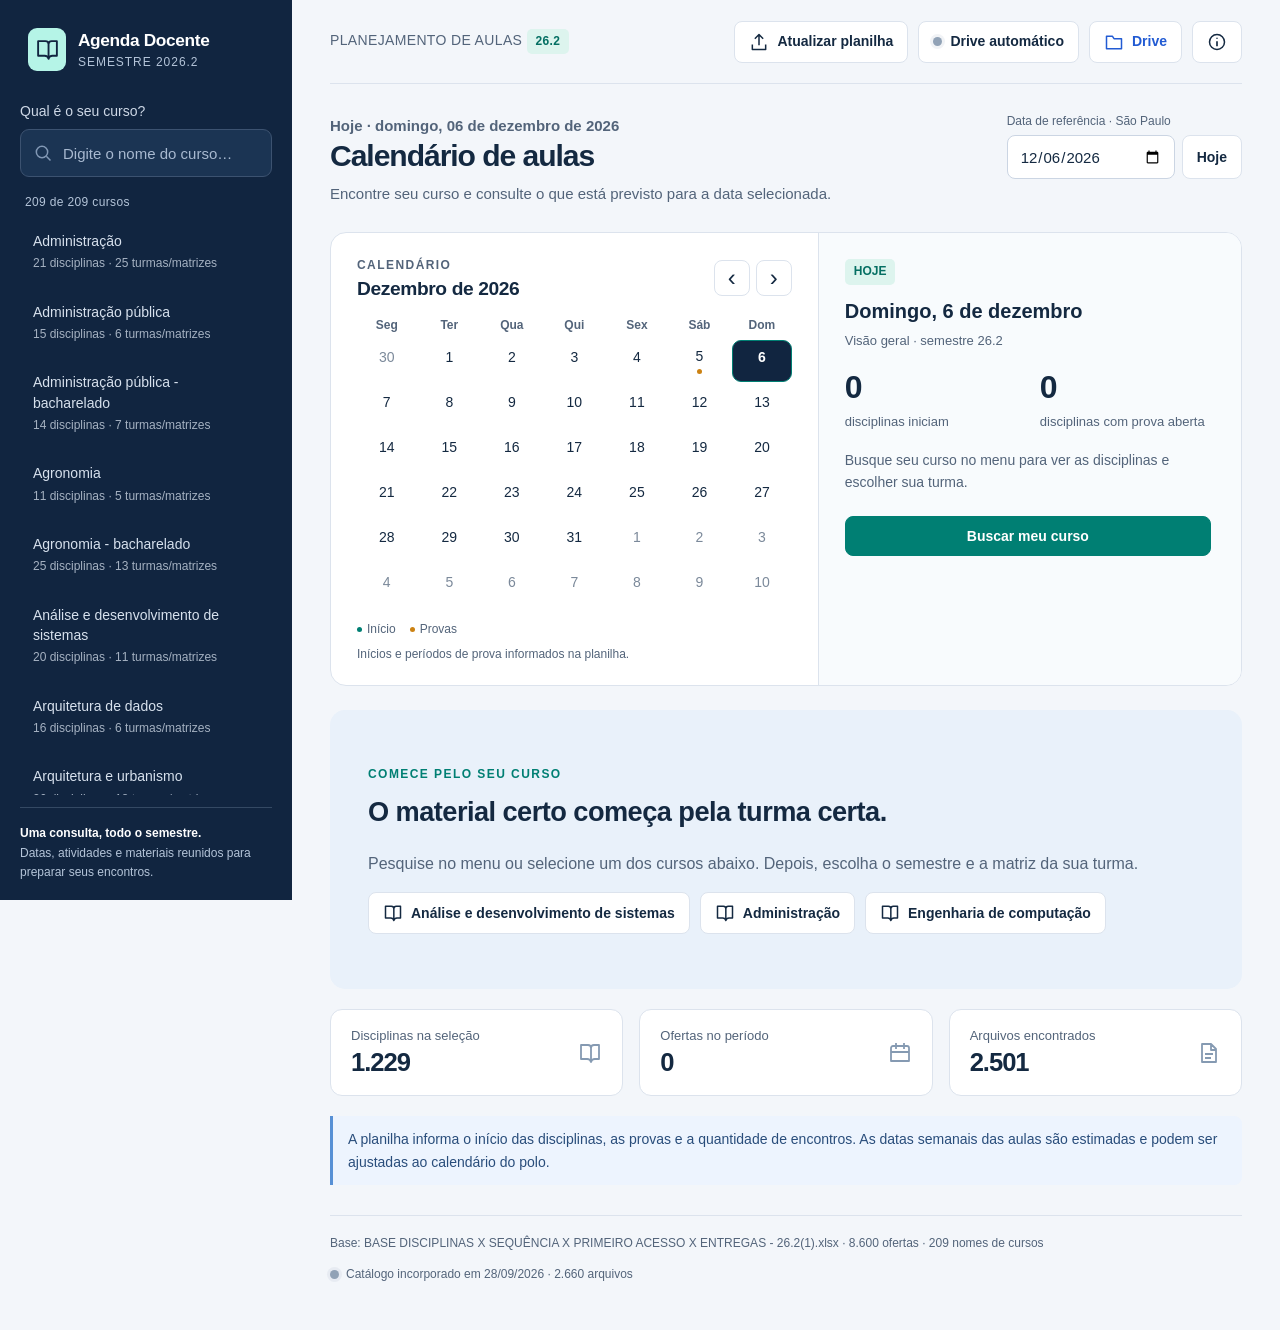
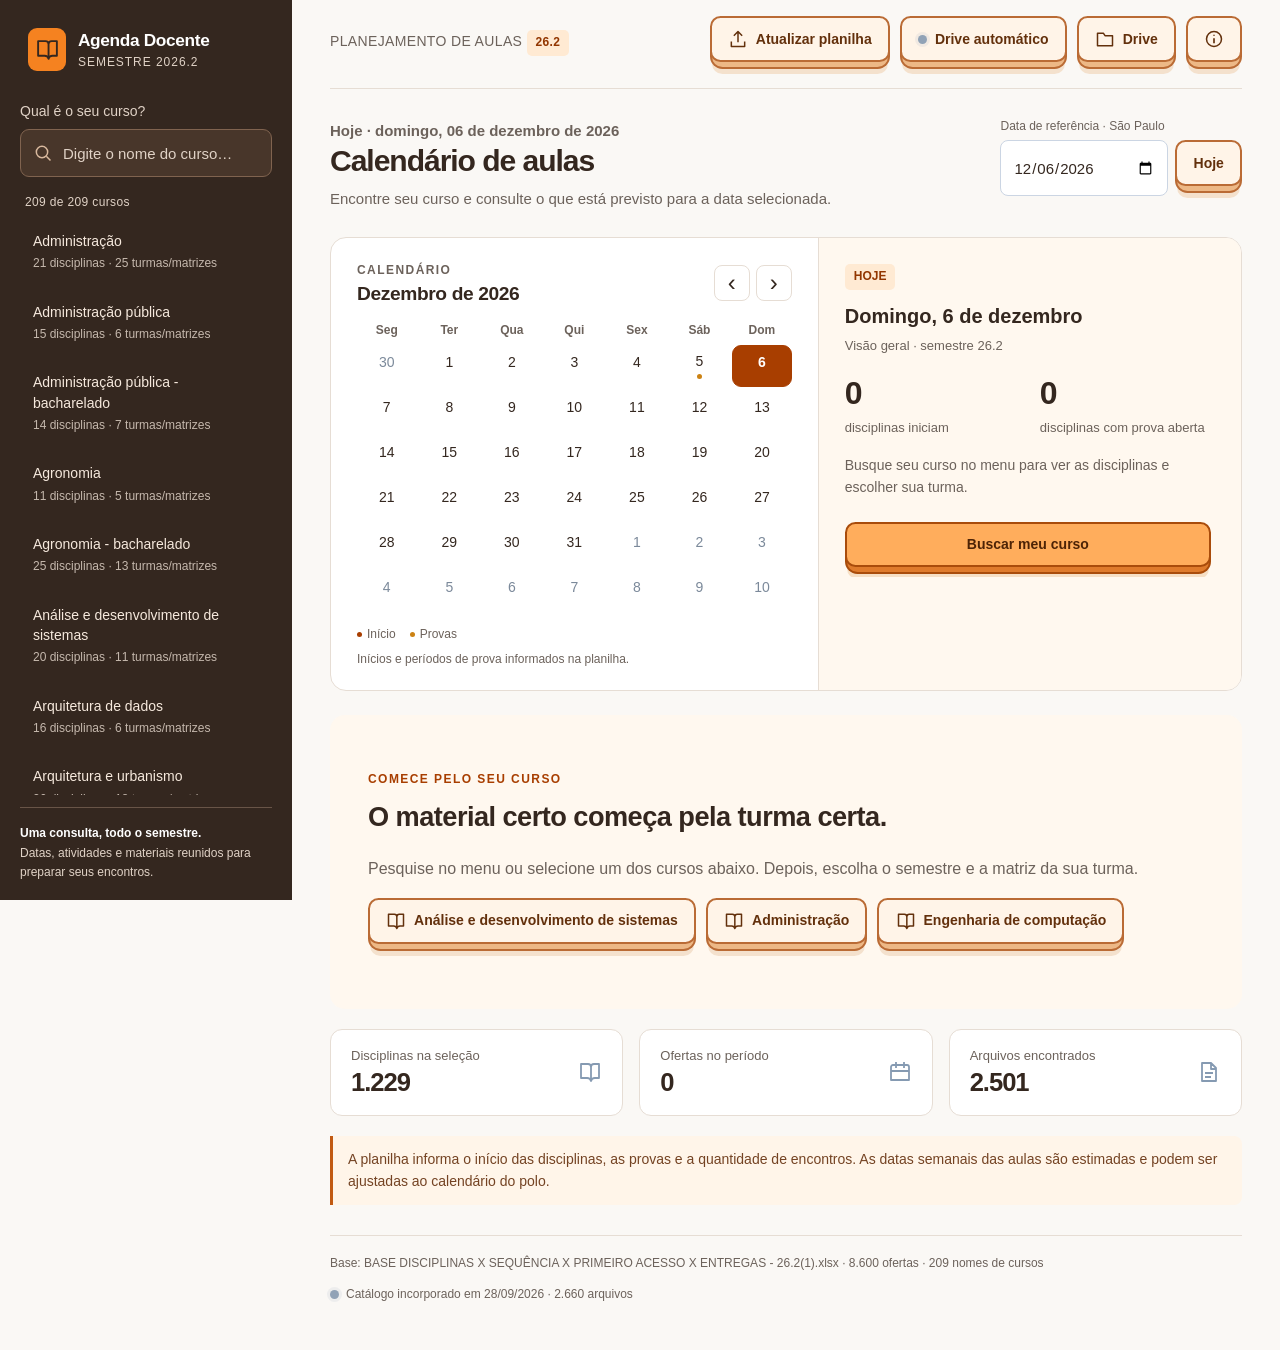
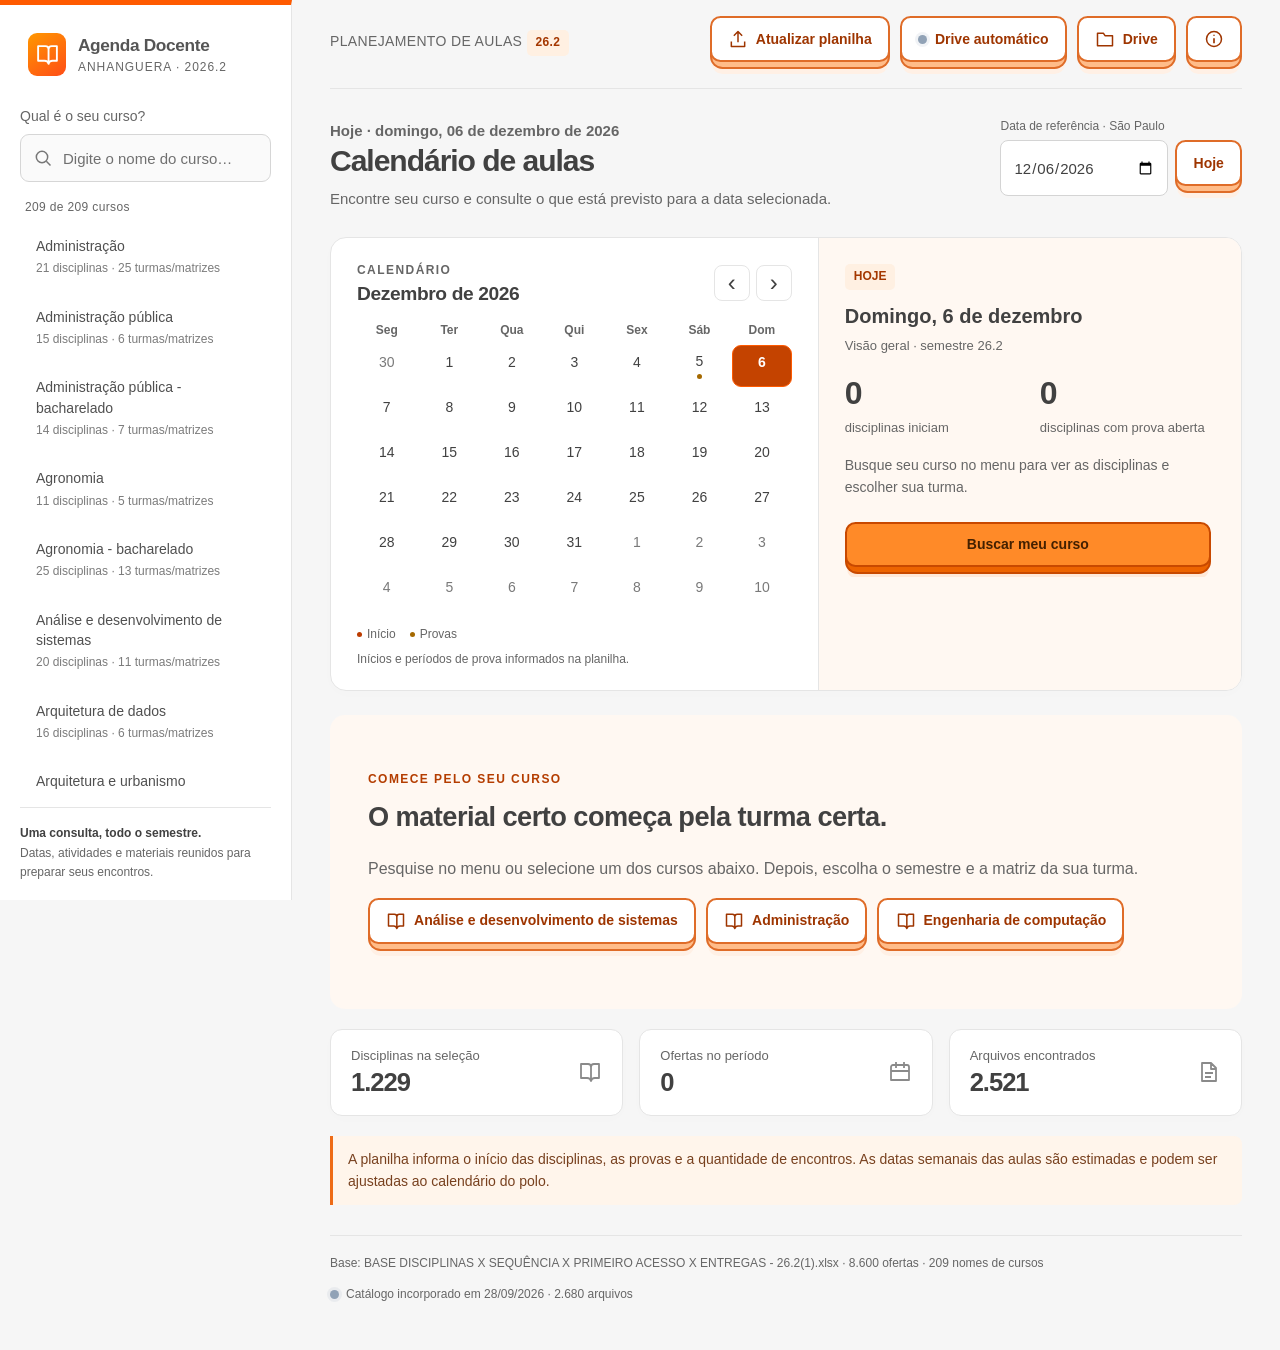
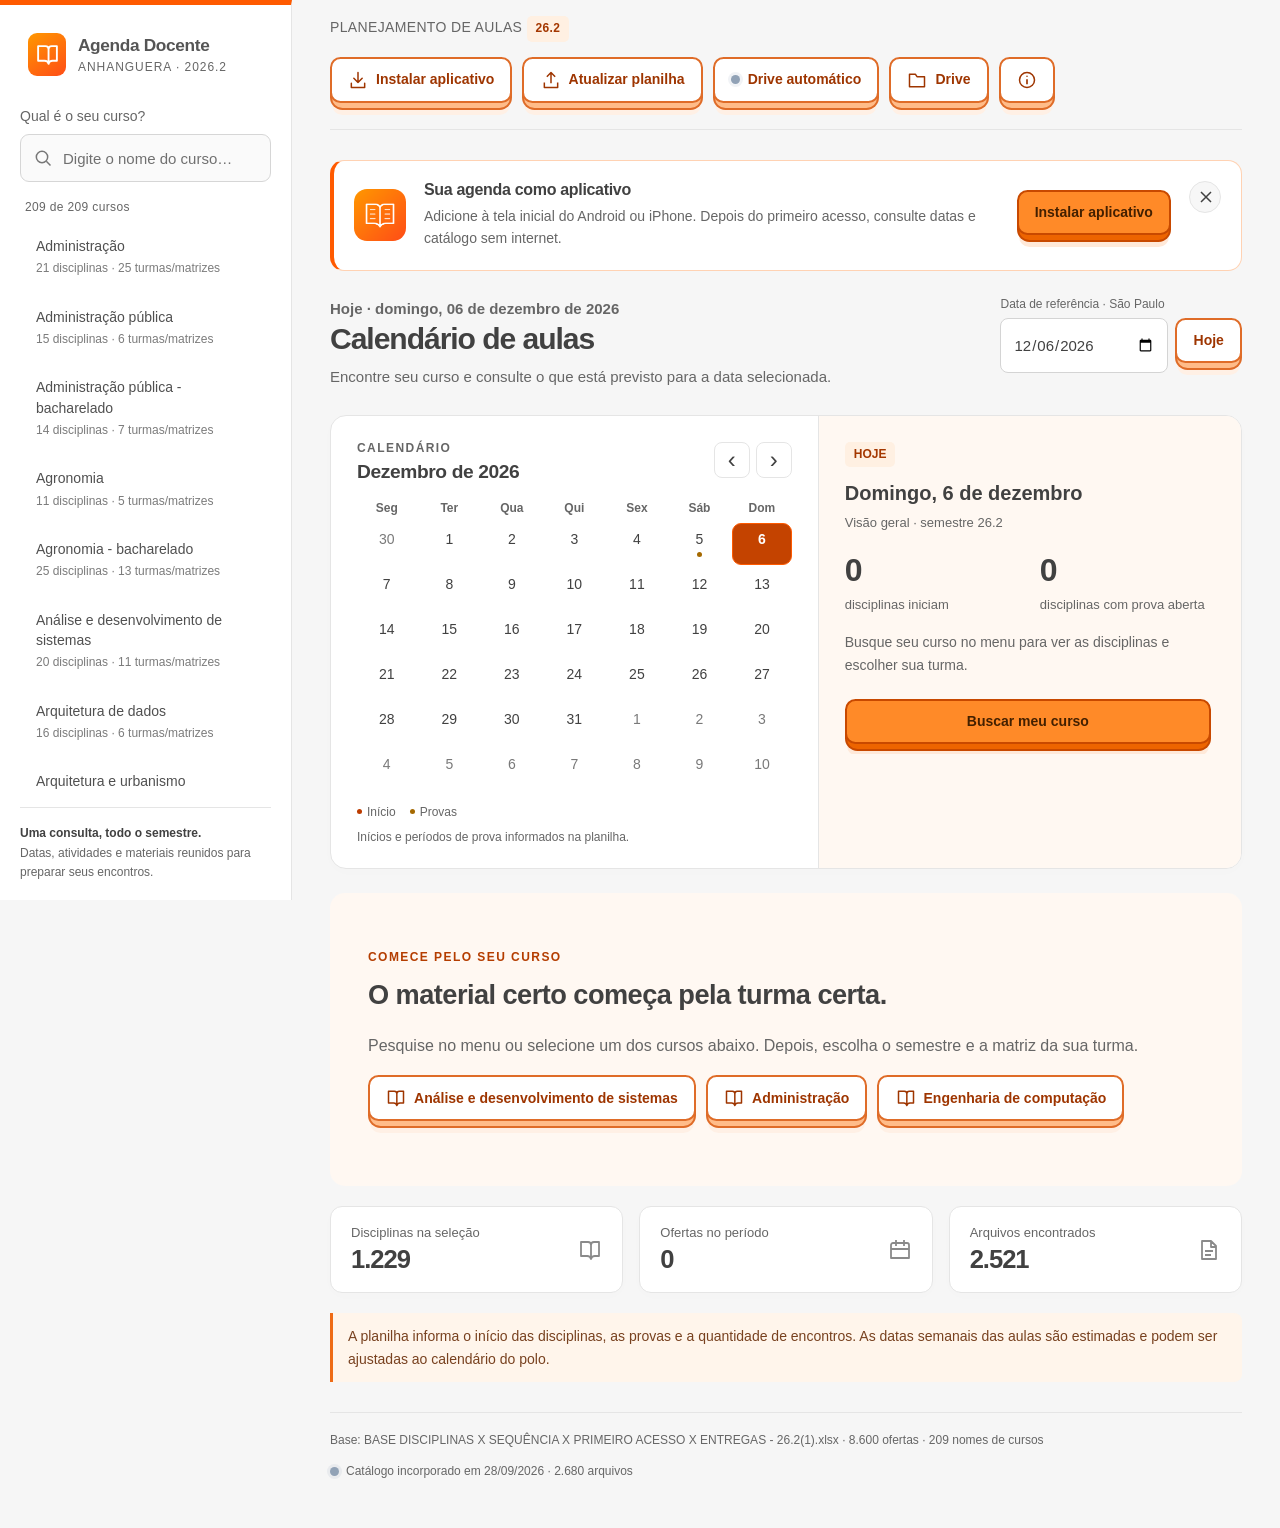
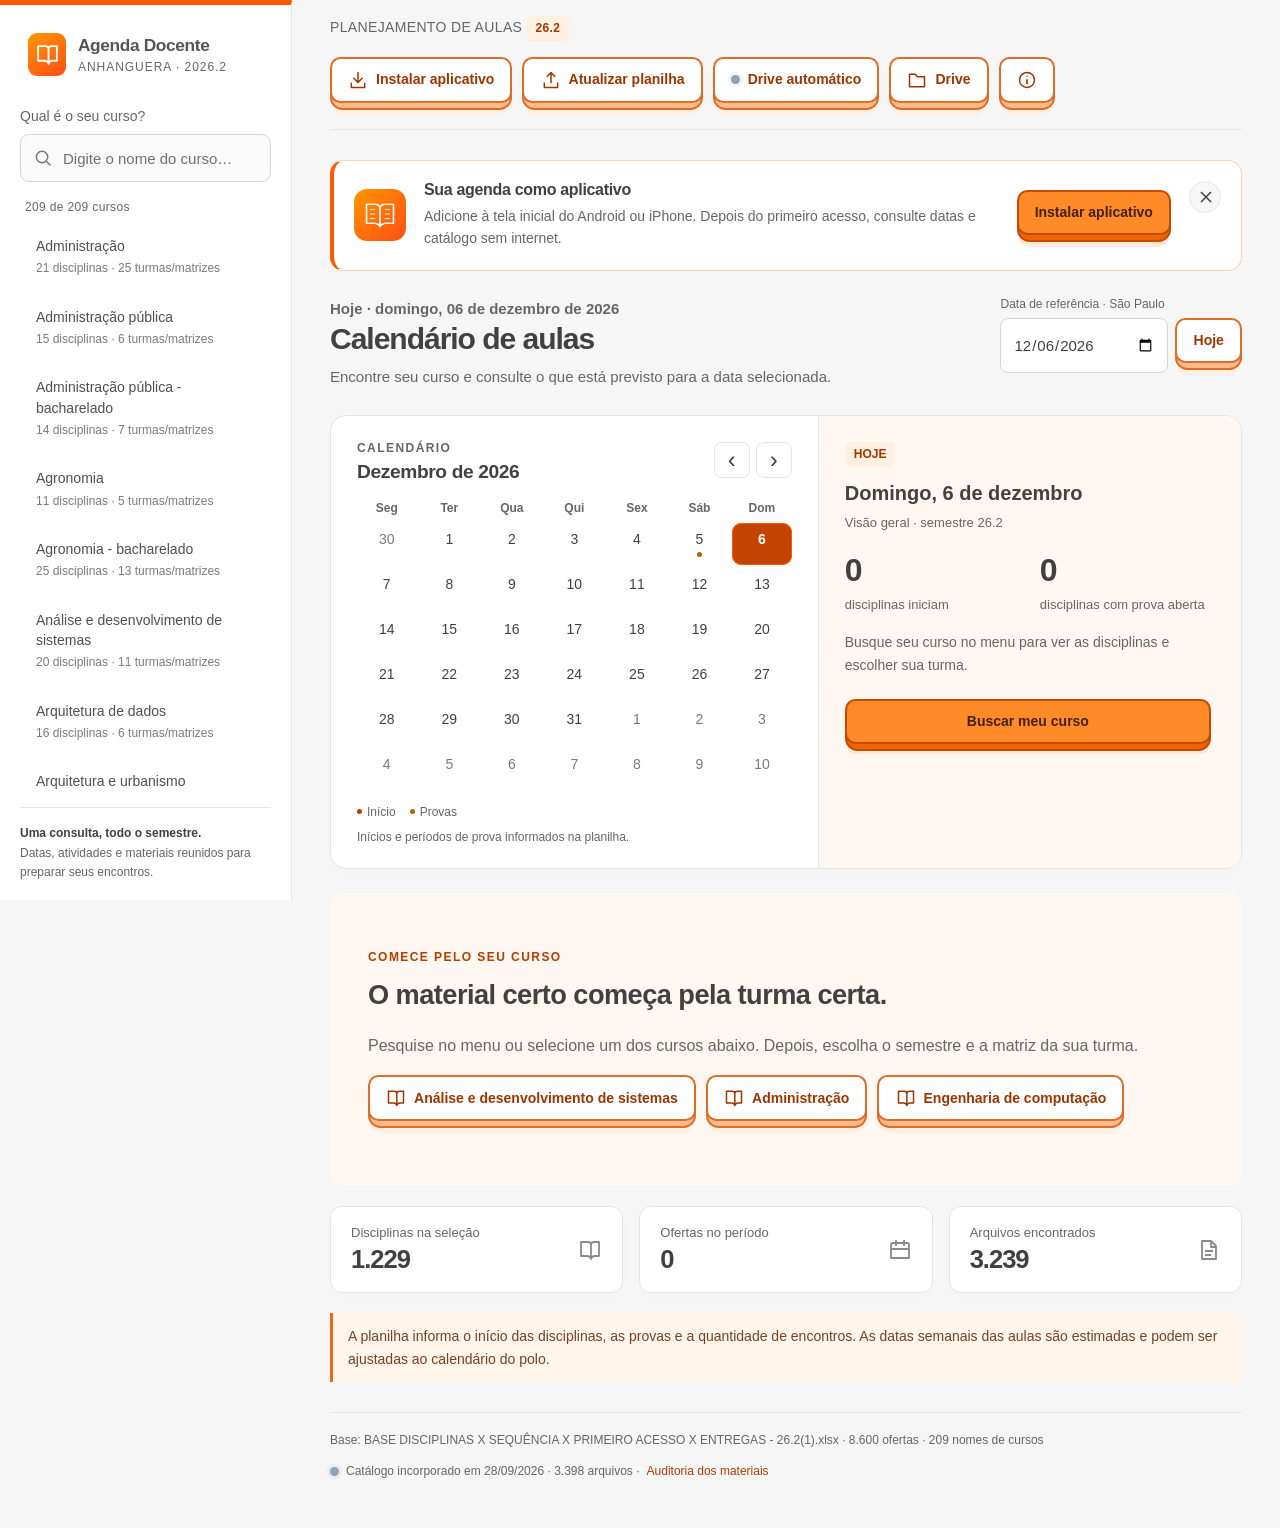
